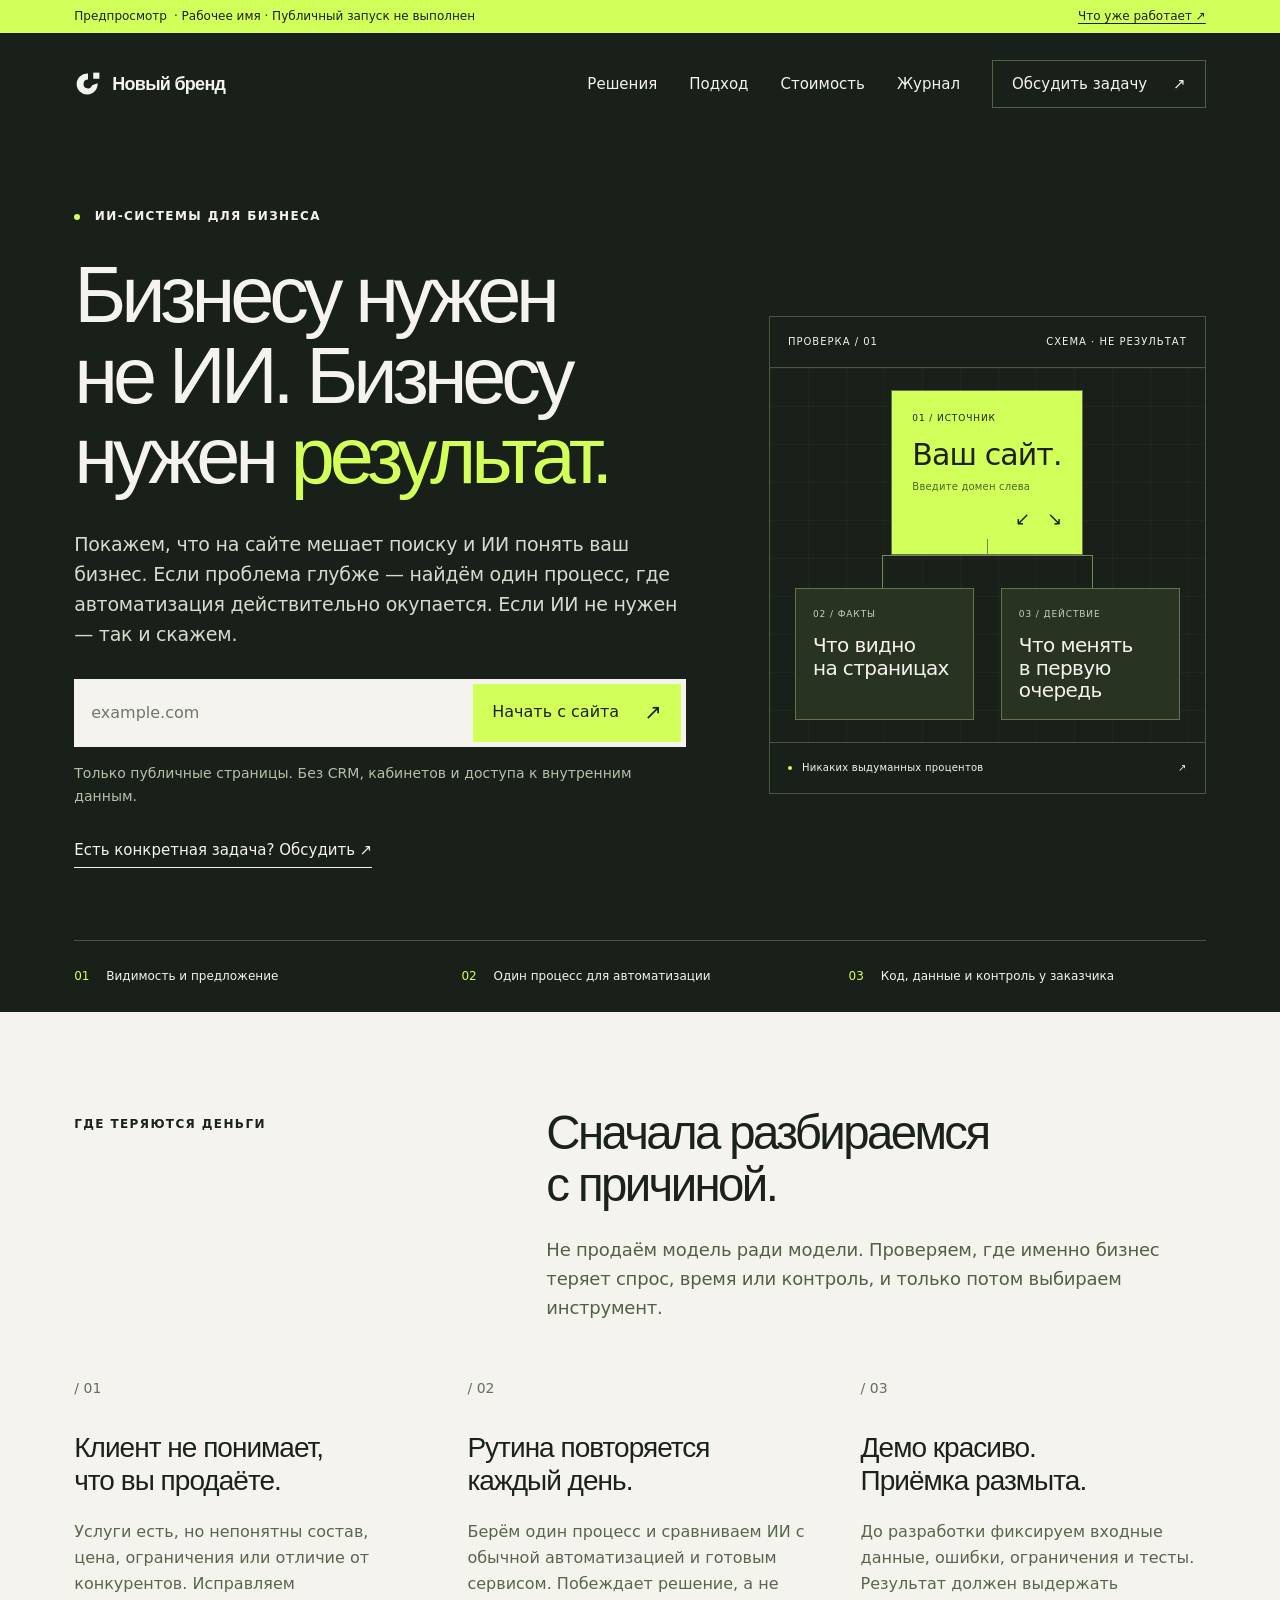
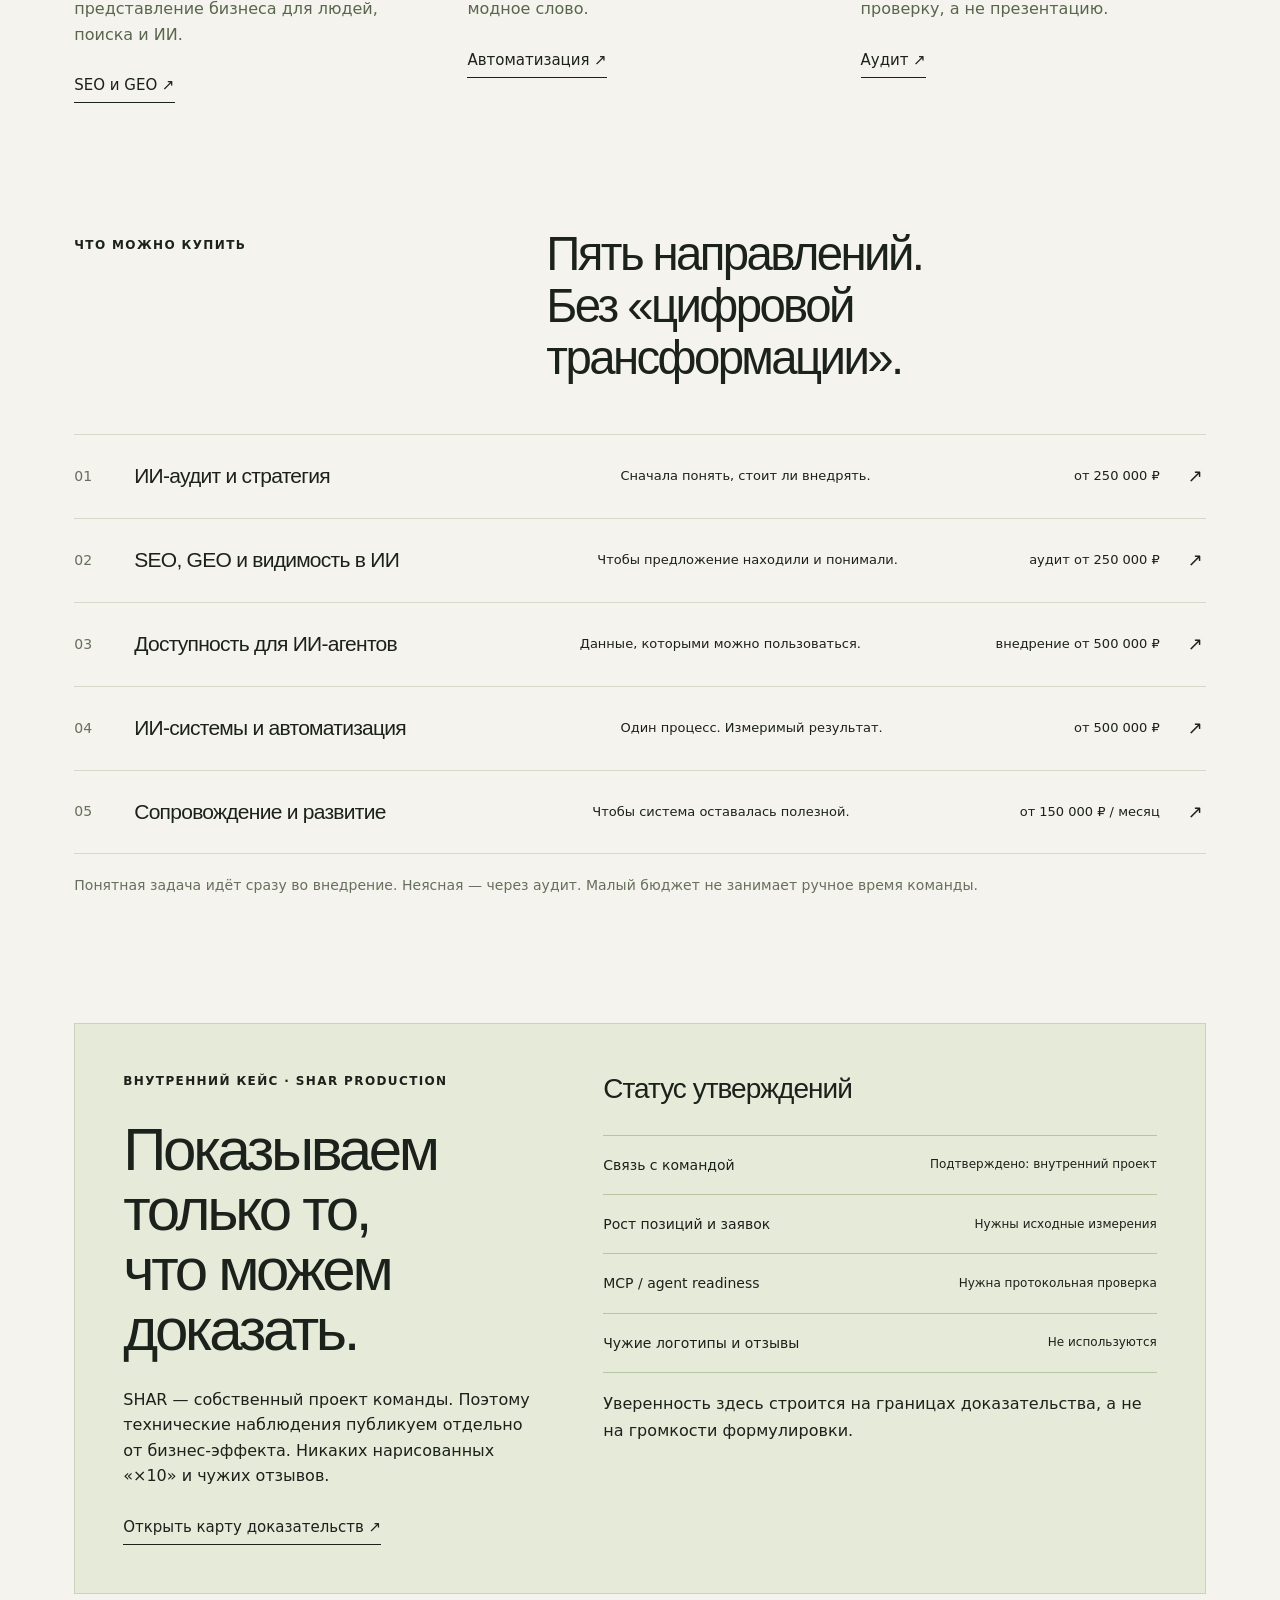
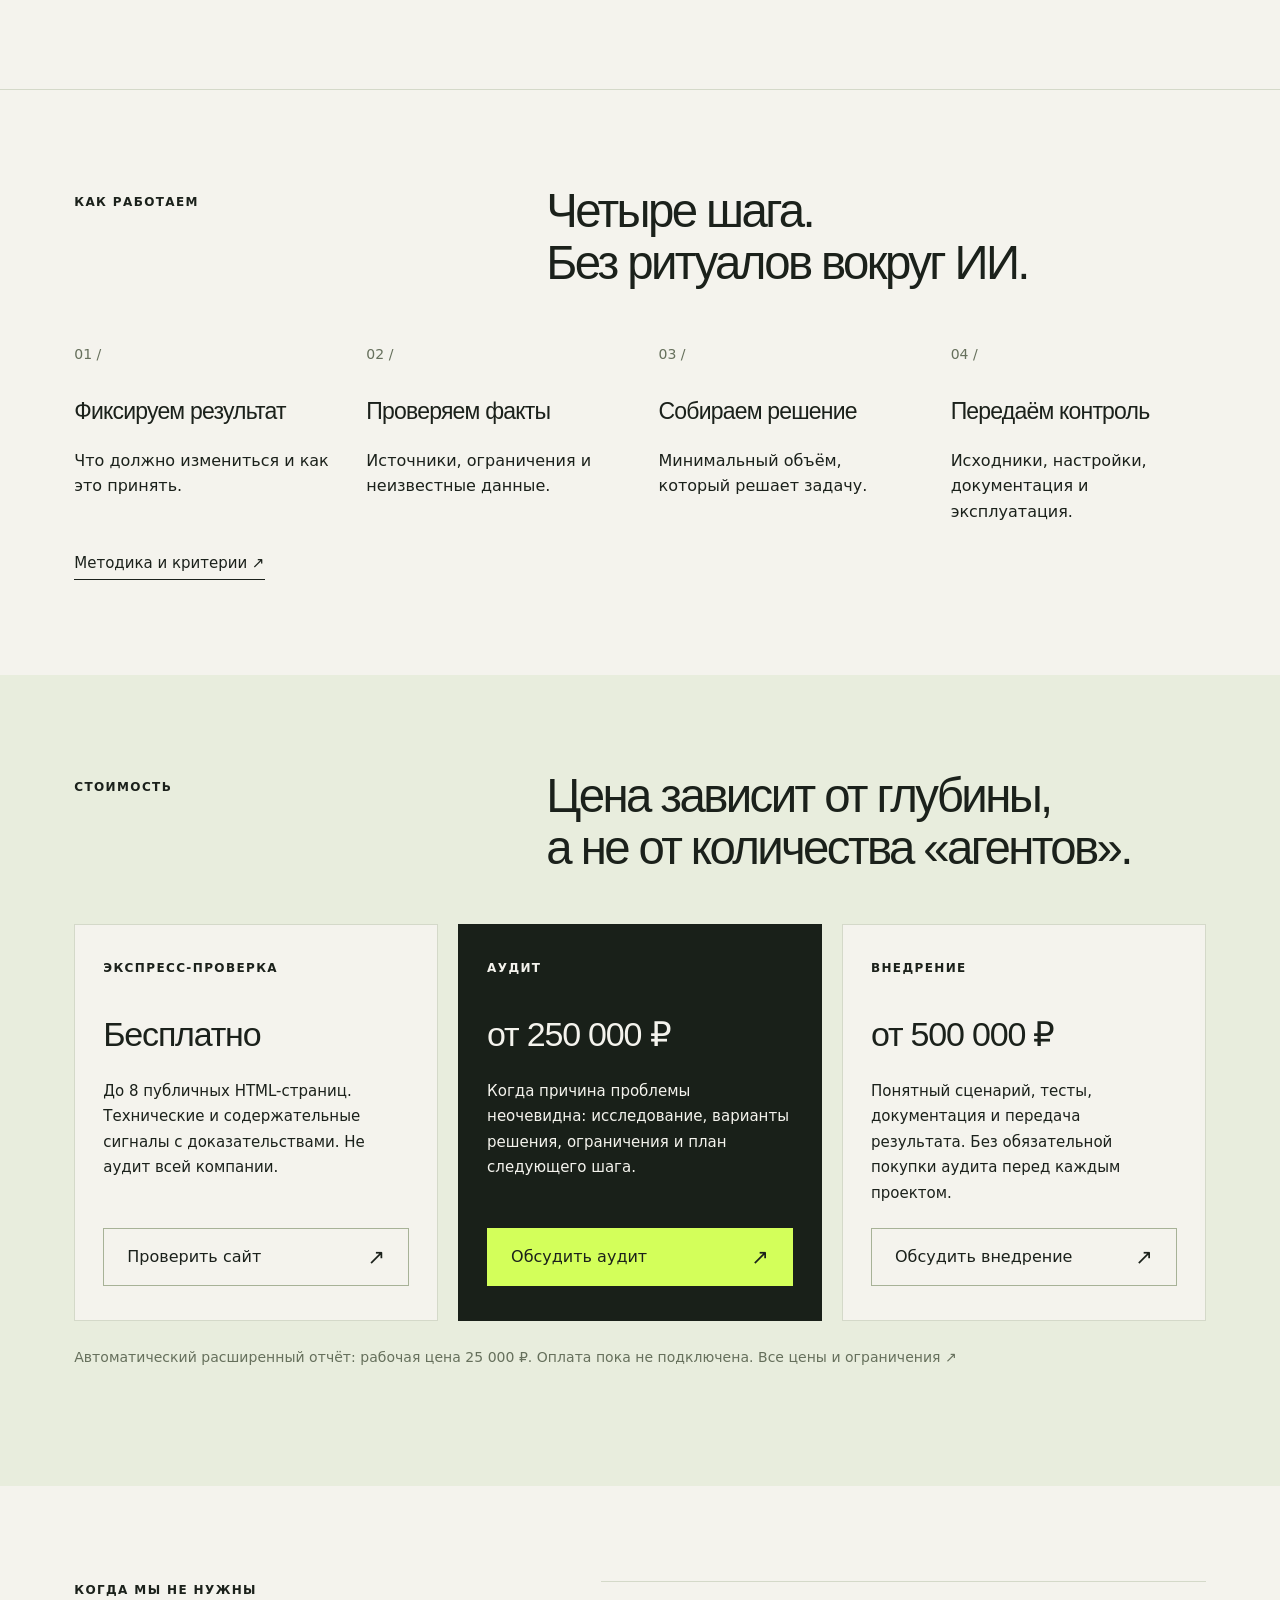
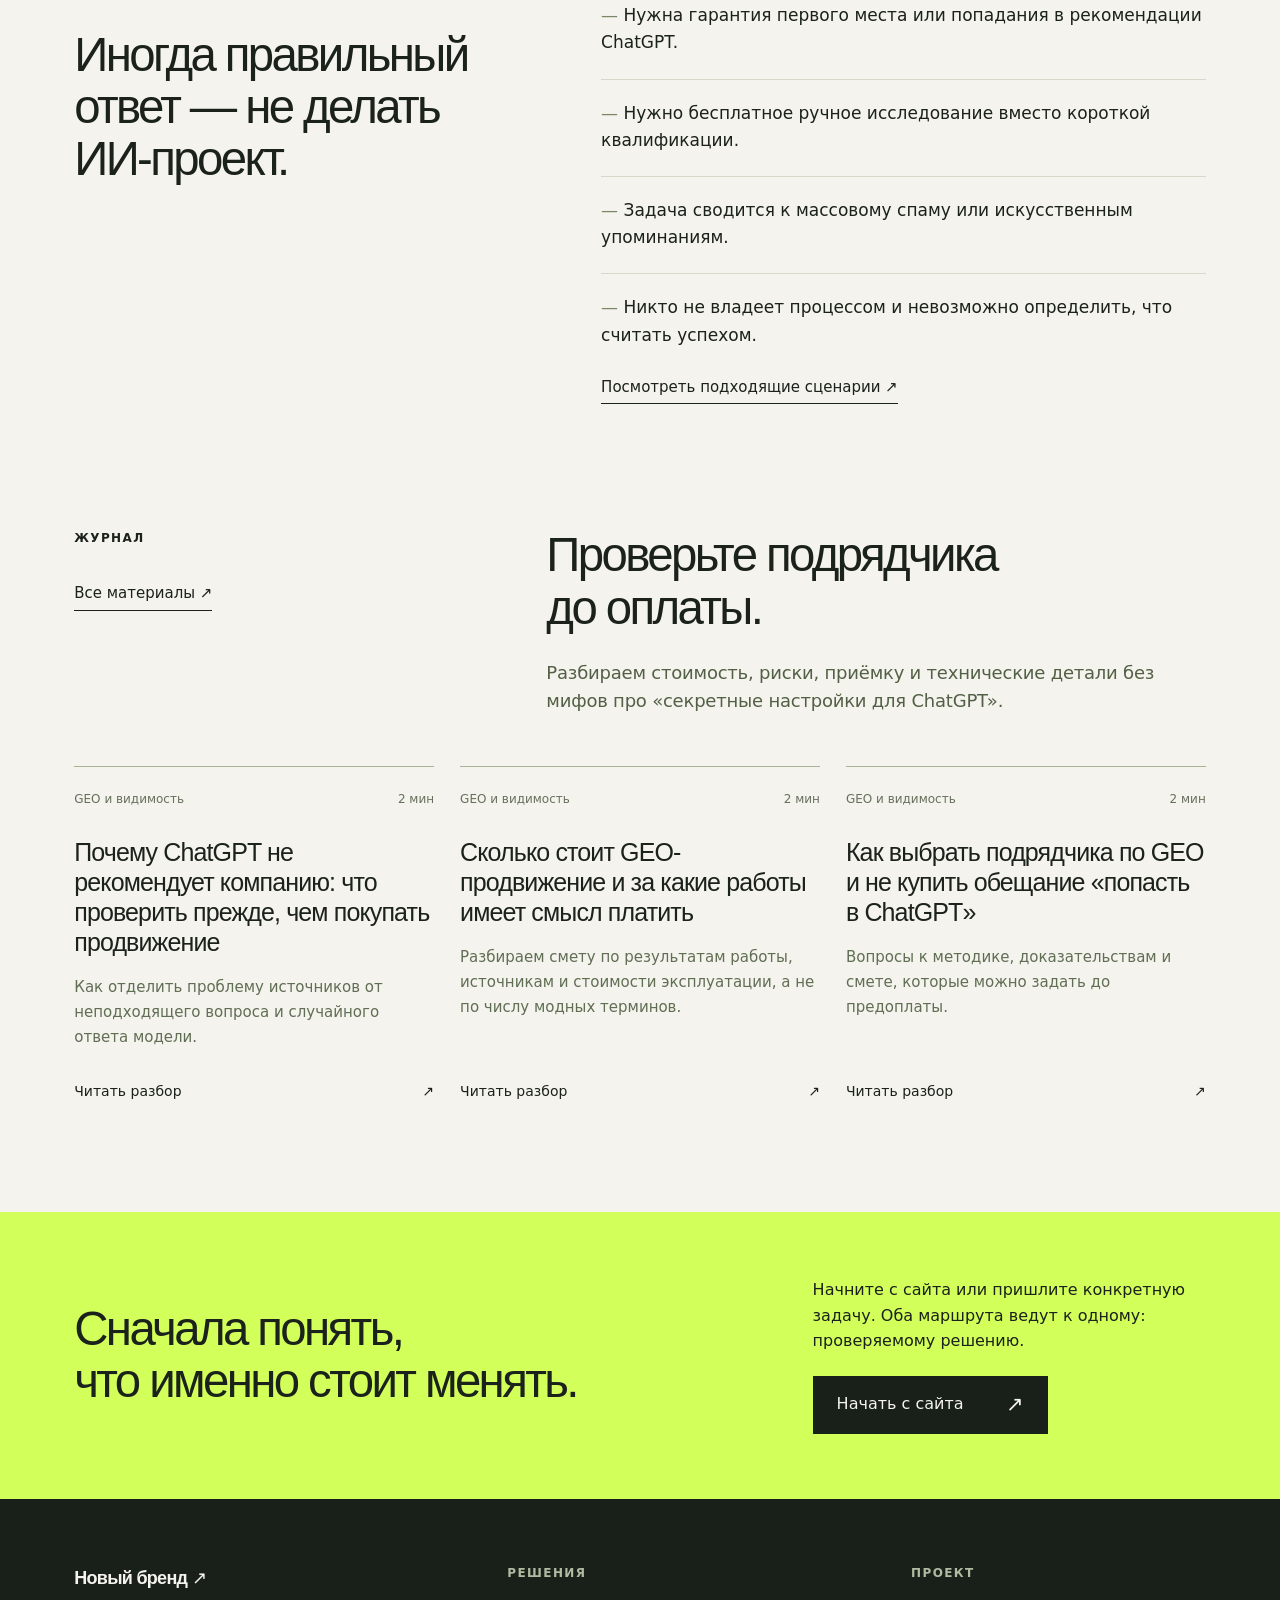
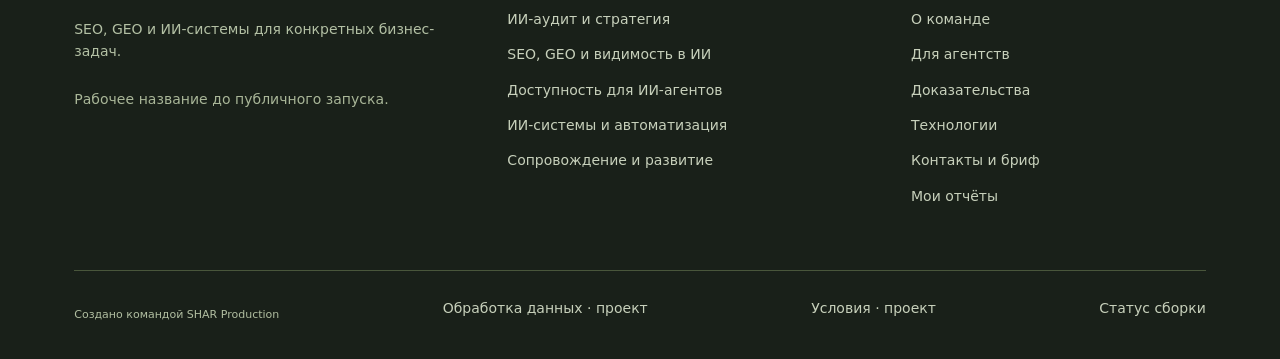
==== preview/index.html @ 06a3479c "build: preserve verified review bundle [skip ci]" ====
<!doctype html>
<html lang="ru"><head><meta charset="utf-8"><meta name="viewport" content="width=device-width,initial-scale=1"><title>Бизнесу нужен не ИИ. Бизнесу нужен результат. · Новый бренд</title><meta name="description" content="SEO, GEO и ограниченные ИИ-системы: от публичного сайта до автоматизации конкретного процесса."><meta name="robots" content="noindex, nofollow"><meta name="referrer" content="no-referrer"><meta name="csrf-token" content=""><meta name="theme-color" content="#192019"><link rel="canonical" href="http://127.0.0.1:8000/"><meta property="og:title" content="Бизнесу нужен не ИИ. Бизнесу нужен результат."><meta property="og:description" content="SEO, GEO и ограниченные ИИ-системы: от публичного сайта до автоматизации конкретного процесса."><style>:root{--paper:#f4f3ed;--ink:#1b211b;--dark:#192019;--lime:#d3ff5a;--line:#d4d9c9;--soft:#e8eddd;--muted:#66705c;--space:clamp(24px,5.8vw,88px);color-scheme:light}*{box-sizing:border-box}html{scroll-behavior:smooth}body{margin:0;background:var(--paper);color:var(--ink);font-family:Arial,"Segoe UI",sans-serif;font-size:18px;line-height:1.6;font-synthesis:none;-webkit-font-smoothing:antialiased}a{color:inherit;text-decoration:none}button,input,select,textarea{font:inherit}button{cursor:pointer}button:disabled{opacity:.65;cursor:wait}button,a{touch-action:manipulation}a:focus-visible,button:focus-visible,input:focus-visible,select:focus-visible,textarea:focus-visible,summary:focus-visible{outline:3px solid #718538;outline-offset:5px}.dark a:focus-visible,.dark button:focus-visible{outline-color:var(--lime)}h1,h2,h3,p{margin-top:0}h1,h2,h3{font-weight:400;line-height:1.1;letter-spacing:-.045em}h1{font-size:clamp(44px,6.2vw,94px)}h2{font-size:clamp(34px,3.7vw,57px);margin-bottom:27px}h3,.h3{font-size:28px;line-height:1.18;letter-spacing:-.035em}p{margin-bottom:22px}em{font-style:normal;color:var(--lime)}ul{padding-left:24px}li{margin-bottom:12px}img{max-width:100%;height:auto}svg{flex-shrink:0}pre{white-space:pre-wrap;overflow-wrap:anywhere;background:var(--soft);padding:18px;font-size:14px}code{overflow-wrap:anywhere}table{border-collapse:collapse;width:100%;font-size:16px}th,td{text-align:left;vertical-align:top;border-bottom:1px solid var(--line);padding:15px 14px}th{font-weight:700}.small{font-size:14px;line-height:1.65}.muted{color:var(--muted)}.dark{background:var(--dark);color:var(--paper)}.dark .muted{color:#b4bfa9}.eyebrow{font-size:12px;letter-spacing:.13em;line-height:1.5;font-weight:700;margin-bottom:30px}.dot{display:inline-block;width:6px;height:6px;background:var(--lime);border-radius:50%;vertical-align:middle;margin-right:9px}.visually-hidden{position:absolute;width:1px;height:1px;padding:0;margin:-1px;overflow:hidden;clip:rect(0,0,0,0);white-space:nowrap;border:0}.skip{position:fixed;top:-80px;left:20px;background:var(--lime);padding:10px 20px;z-index:100}.skip:focus{top:10px}.preview-bar{padding:7px var(--space);background:var(--lime);font-size:12px;display:flex;gap:7px;align-items:center}.preview-bar a{margin-left:auto;text-decoration:underline;text-underline-offset:3px}.site-header{padding:27px var(--space);display:flex;align-items:center;justify-content:space-between;gap:25px;background:var(--dark);color:var(--paper)}.brand{display:flex;gap:10px;align-items:center;font-size:18px;font-weight:700;letter-spacing:-.04em}.desktop-nav{display:flex;gap:32px;align-items:center;font-size:15px}.desktop-nav a:hover{color:var(--lime)}.nav-cta{border:1px solid #526144;padding:11px 19px;display:flex;gap:26px;align-items:center}.mobile-menu{display:none}.button{display:inline-flex;align-items:center;justify-content:space-between;gap:25px;border:1px solid transparent;padding:17px 23px;min-height:58px;font-size:16px;line-height:1.3;text-align:left;transition:background .15s,transform .15s}.button span{font-size:21px;line-height:1}.button:hover{transform:translateY(-2px)}.lime{background:var(--lime);color:var(--ink)}.lime:hover{background:#c4f149}.ghost{border-color:#a7b297;background:transparent;color:inherit}.ghost:hover{background:var(--soft)}.text-link{display:inline-block;border-bottom:1px solid currentColor;padding-bottom:5px;font-size:15px;line-height:1.45;margin-top:6px}.text-link:hover{color:#627b2a}.dark .text-link:hover{color:var(--lime)}.hero{padding:72px var(--space) 0;display:grid;grid-template-columns:minmax(0,1.4fr) minmax(0,1fr);column-gap:6.5vw;align-items:center}.hero h1{font-size:clamp(55px,6.2vw,94px);line-height:1.015;letter-spacing:-.06em;margin:0 0 32px}.hero-description{font-size:18px;max-width:590px;line-height:1.65;color:#c9d1c1;margin-bottom:30px}.domain-form{display:flex;background:var(--paper);padding:5px;gap:6px;max-width:630px;margin-bottom:15px}.domain-form input{border:0;min-width:0;flex:1;padding:15px 12px;background:transparent;color:var(--ink);font-size:16px}.domain-form button{white-space:nowrap;padding:17px 18px}.hero-copy>.text-link{margin-top:10px}.hero-visual{width:100%;border:1px solid #49553d;min-width:0;margin-top:35px}.diagram-top,.diagram-foot{display:flex;align-items:center;justify-content:space-between;gap:10px;padding:17px 18px;font-size:10px;letter-spacing:.1em}.diagram-top{border-bottom:1px solid #49553d}.diagram-grid{height:374px;display:flex;align-items:center;flex-direction:column;justify-content:center;padding:25px;background-image:linear-gradient(#45553422 1px,transparent 1px),linear-gradient(90deg,#45553422 1px,transparent 1px);background-size:38px 38px}.node{border:1px solid #63734c;background:#283322;padding:18px 17px;min-width:0}.node>span{display:block;font-size:9px;letter-spacing:.1em;margin-bottom:13px;color:#c7d0bc}.node strong{font-weight:400;line-height:1.12;font-size:20px;letter-spacing:-.03em;display:block}.source-node{background:var(--lime);color:var(--ink);width:192px;padding:20px}.source-node>span{color:var(--ink)}.source-node strong{font-size:30px}.source-node i{display:block;font-style:normal;margin-top:12px;text-align:right}.split-line{height:33px;width:55%;border:1px solid #768756;border-bottom:0;position:relative;flex-shrink:0}.split-line:before{content:"";position:absolute;top:-17px;left:50%;height:17px;border-left:1px solid #768756}.diagram-bottom{display:grid;grid-template-columns:1fr 1fr;gap:27px;width:100%}.diagram-foot{border-top:1px solid #49553d;letter-spacing:.025em;justify-content:flex-start}.diagram-foot>span:last-child{margin-left:auto}.diagram-foot .dot{width:4px;height:4px;margin:0}.hero-bottom{grid-column:1/-1;display:grid;grid-template-columns:repeat(3,1fr);gap:30px;border-top:1px solid #49553d;padding:26px 0;margin-top:72px;font-size:12px}.hero-bottom b{font-weight:400;color:var(--lime);margin-right:13px}.section{padding:95px var(--space)}.compact-top{padding-top:30px}.section-heading{display:grid;grid-template-columns:minmax(0,1fr) minmax(0,1.6fr);gap:60px;margin-bottom:50px}.section-heading>.eyebrow{margin-top:8px}.section-heading h2{margin-bottom:0}.lede{font-size:18px;max-width:680px;color:#526046;margin:25px 0 0}.problem-grid{display:grid;grid-template-columns:repeat(3,minmax(0,1fr));gap:48px}.problem-grid h3{margin:30px 0 22px}.problem-grid p{font-size:16px;color:#59664e}.service-list{border-top:1px solid var(--line)}.service-row{display:grid;grid-template-columns:32px 1.4fr 1.3fr auto 18px;gap:28px;align-items:center;padding:27px 0;border-bottom:1px solid var(--line)}.service-row h3{font-size:21px;margin:0}.service-short,.price-label{font-size:13px}.price-label{white-space:nowrap}.service-row:hover{background:var(--soft)}.service-list+.small{margin:20px 0 0}.case-feature{display:grid;grid-template-columns:1fr 1.35fr;gap:70px;border:1px solid #c8d4b4;background:#e5ebd8;padding:48px}.case-feature h2{font-size:60px;line-height:1}.case-feature p:not(.eyebrow){font-size:16px}.proof-table h3{margin-bottom:30px}.proof-table>div{display:flex;justify-content:space-between;gap:25px;align-items:center;border-top:1px solid #b7c5a2;padding:18px 0;font-size:14px}.proof-table b{font-size:12px;font-weight:400;text-align:right;max-width:48%}.proof-table .small{border-top:1px solid #b7c5a2;padding-top:18px}.ruled{border-top:1px solid var(--line)}.step-grid{display:grid;grid-template-columns:repeat(4,minmax(0,1fr));gap:37px}.step-grid.three{grid-template-columns:repeat(3,1fr)}.step-grid h3{font-size:23px;margin-top:30px}.step-grid p{font-size:16px}.step-grid .big-copy{font-size:23px;margin-top:25px}.tinted{background:var(--soft)}.price-grid{display:grid;grid-template-columns:repeat(3,minmax(0,1fr));gap:20px}.price-card{padding:34px 28px;background:var(--paper);display:flex;flex-direction:column;min-width:0;border:1px solid var(--line)}.price-card.dark{background:var(--dark);border-color:var(--dark)}.price-card h3{font-size:34px;white-space:nowrap;margin:7px 0 24px}.price-card p:not(.eyebrow){font-size:15px;line-height:1.7}.price-card .button{margin-top:auto}.price-grid+.small{margin-top:25px}.fit-section{display:grid;grid-template-columns:1fr 1.4fr;gap:95px}.fit-list p{border-top:1px solid var(--line);padding:20px 0 0;font-size:17px}.fit-list p:before{content:"— ";color:#798768}.journal-grid{display:grid;grid-template-columns:repeat(3,minmax(0,1fr));gap:26px}.article-card{border-top:1px solid #a7b395;display:flex;flex-direction:column;padding:23px 0 15px;min-width:0}.article-card-top{display:flex;justify-content:space-between;gap:20px;font-size:12px;color:var(--muted);margin-bottom:28px}.article-card h3{font-size:25px;line-height:1.2;margin-bottom:18px}.article-card h3 a:hover{text-decoration:underline;text-underline-offset:5px}.article-card>p{font-size:15px;color:#606e54;line-height:1.65;margin-bottom:30px}.card-more{display:flex;justify-content:space-between;font-size:14px;margin-top:auto}.final-cta{background:var(--lime);padding:65px var(--space);display:grid;grid-template-columns:1.7fr 1fr;gap:70px;align-items:center}.final-cta h2{margin:0}.final-cta p{font-size:16px}.final-cta .button{min-width:235px}.site-footer{background:var(--dark);color:var(--paper);padding:65px var(--space) 0;display:grid;grid-template-columns:1.3fr 1.2fr 1fr;gap:50px}.site-footer .eyebrow{display:block;margin-bottom:26px;color:#b0bba2}.site-footer>div>a:not(.brand){display:block;font-size:14px;margin-bottom:13px;color:#c7d0bb}.footer-intro p{font-size:14px;margin-top:25px;color:#b3c0a4}.footer-intro .small{color:#a9b698}.site-footer .footer-bottom{grid-column:1/-1;border-top:1px solid #49563b;padding:26px 0;display:flex;justify-content:space-between;align-items:center;gap:20px;font-size:11px;color:#b1bea1}.site-footer .footer-bottom>a{font-size:11px;margin:0}.page-hero{padding:45px var(--space) 70px}.breadcrumbs{display:flex;flex-wrap:wrap;gap:10px;font-size:13px;color:var(--muted);margin-bottom:48px}.dark .breadcrumbs{color:#b5c2a6}.breadcrumbs a{text-decoration:underline;text-underline-offset:4px}.page-hero h1{max-width:1160px;margin-bottom:30px;overflow-wrap:anywhere}.page-intro{font-size:22px;line-height:1.55;max-width:850px;color:#54634a}.dark .page-intro{color:#c5d0b9}.hero-actions{display:flex;align-items:center;gap:35px;margin-top:38px}.big-copy{font-size:27px;line-height:1.45;letter-spacing:-.025em}.two-columns{display:grid;grid-template-columns:minmax(0,1fr) minmax(0,1fr);gap:60px}.small-gap{gap:18px}.soft-panel{background:var(--soft);padding:35px}.check-list{list-style:none;padding:0}.check-list li{border-top:1px solid var(--line);padding:18px 0 0}.check-list li:before{content:"↗";margin-right:15px;color:#647e2b}.plain-list{font-size:17px}.content-section{padding-top:25px}.content-section>h2{margin-top:55px}.content-section>p{max-width:960px}.content-section table,.prose table{display:block;overflow-x:auto;max-width:100%}.notice{background:var(--soft);border-left:3px solid #8f9f6a;padding:26px 30px;font-size:16px;margin:30px 0}.notice p:last-child{margin-bottom:0}.notice h3{font-size:24px}.journal-hero{padding-top:68px}.journal-hero h1{font-size:clamp(54px,7.5vw,108px)}.journal-intro{display:grid;grid-template-columns:1.1fr 1fr;gap:80px;margin-top:35px;align-items:center}.journal-intro p{font-size:20px}.journal-search{display:flex;border-bottom:1px solid #83936d}.journal-search input{min-width:0;width:100%;background:none;border:0;padding:20px 0;font-size:18px}.journal-search button{background:none;border:0;padding:15px;font-size:25px}.cluster-nav{display:flex;flex-wrap:wrap;gap:10px;border-bottom:1px solid var(--line);padding-bottom:27px}.cluster-nav a{padding:8px 14px;border:1px solid #b3bda5;font-size:14px}.cluster-nav a:hover,.cluster-nav a[aria-current]{background:var(--ink);color:var(--paper);border-color:var(--ink)}.journal-results{display:flex;justify-content:space-between;margin:27px 0 25px;font-size:14px;color:var(--muted)}.pagination{display:flex;flex-wrap:wrap;gap:8px;justify-content:center;margin-top:45px}.pagination a{width:44px;height:44px;border:1px solid var(--line);display:grid;place-items:center;font-size:15px}.pagination a[aria-current]{background:var(--ink);color:var(--paper)}.article-hero{padding:45px var(--space) 60px;border-bottom:1px solid var(--line)}.article-hero h1{font-size:clamp(39px,4.9vw,74px);max-width:1120px;line-height:1.1}.article-meta{display:flex;gap:28px;color:var(--muted);font-size:14px;flex-wrap:wrap}.article-layout{display:grid;grid-template-columns:235px minmax(0,780px);justify-content:space-between;gap:65px;padding:65px var(--space) 95px}.article-aside{align-self:start;position:sticky;top:30px}.article-aside p{font-size:14px;color:var(--muted);margin-bottom:13px}.article-aside .text-link{margin-top:25px;font-size:14px}.prose{font-size:20px;line-height:1.75;min-width:0}.prose h2{font-size:34px;margin-top:48px;line-height:1.18}.prose h3{font-size:26px;margin-top:34px}.prose>p:first-child{font-size:24px;line-height:1.55}.prose a{text-decoration:underline;text-underline-offset:4px;overflow-wrap:anywhere}.prose strong{font-weight:700}.prose blockquote{margin:30px 0;padding:15px 25px;border-left:2px solid #9eae76;background:var(--soft);font-size:18px}.sources{border-top:1px solid var(--line);margin-top:45px;padding-top:5px;font-size:16px;line-height:1.65}.sources h2{font-size:28px}.sources li{margin-bottom:10px}.article-cta{background:var(--soft);padding:30px;margin-top:40px}.article-cta .button{text-decoration:none}.article-cta h3{margin-top:0}.scan-layout,.contact-layout{display:grid;grid-template-columns:minmax(0,1fr) minmax(0,1fr);gap:85px;align-items:start}.scan-panel{border:1px solid var(--line);padding:38px;background:var(--soft);min-width:0}.status-pill{font-size:13px;border-bottom:1px solid #b6c39f;padding-bottom:19px;margin-bottom:28px}.status-pill .dot{background:#586f2f}.stack-form{display:flex;flex-direction:column;gap:12px}.stack-form label{font-size:16px;font-weight:700;margin:7px 0 0}.stack-form input,.stack-form textarea,.stack-form select{width:100%;min-width:0;border:1px solid #808c72;padding:16px;background:var(--paper);color:var(--ink);border-radius:0;font-size:16px}.stack-form textarea{resize:vertical}.stack-form .two-columns label{display:block;margin-bottom:12px}.stack-form .button{margin-top:14px}.stack-form .small{margin:0;font-size:13px}.form-message{font-size:15px;margin-top:22px;overflow-wrap:anywhere}.form-message:empty{display:none}.form-message.error{color:#8b3d25}.scan-limits{display:flex;flex-direction:column;border-top:1px solid #b6c39f;padding-top:22px;margin-top:25px;gap:9px;font-size:13px;color:var(--muted)}.feature-lines p{padding:15px 0;border-bottom:1px solid var(--line);margin:0;font-size:16px}.feature-lines{margin:25px 0}.empty-state{padding:45px 0;max-width:780px}.empty-state h2{font-size:36px}.report-layout{display:grid;grid-template-columns:300px minmax(0,1fr);gap:75px}.report-summary{align-self:start;position:sticky;top:25px;background:var(--soft);padding:30px}.report-summary>p{font-size:16px}.score{font-size:82px;line-height:1.1;letter-spacing:-.07em;margin-bottom:22px}.score span{font-size:25px;color:var(--muted)}.domain-title{overflow-wrap:anywhere}.finding{padding:27px 0;border-bottom:1px solid var(--line)}.finding>div{display:flex;justify-content:space-between;gap:15px;align-items:center}.finding h3{font-size:25px;margin:22px 0 16px}.finding p{font-size:17px}.finding details{font-size:14px}.finding summary{cursor:pointer;padding:10px 0}.finding details a{overflow-wrap:anywhere;text-decoration:underline}.check-status{font-size:12px;padding:5px 9px;background:var(--soft)}.check-status.pass{background:#dce9bd}.check-status.fail{background:#efddcf}.check-status.unknown{background:#e6e7df}.save-report{margin-top:45px;padding:30px;background:var(--soft)}.save-report p{font-size:16px}.account-list>a{display:grid;grid-template-columns:1fr 1fr auto;gap:20px;padding:25px 0;border-bottom:1px solid var(--line);font-size:16px}.account-list strong{font-weight:400;overflow-wrap:anywhere}.status-table{overflow:auto}.brief-preview{width:100%;min-height:230px;font-size:15px}
@media(min-width:1800px){body{max-width:1800px;margin:auto}.hero{column-gap:100px}}
@media(max-width:1100px){.desktop-nav{gap:20px}.hero{column-gap:35px}.hero h1{font-size:65px}.diagram-grid{padding:17px;height:342px}.diagram-bottom{gap:16px}.node{padding:15px 12px}.node strong{font-size:18px}.source-node strong{font-size:28px}.diagram-top{font-size:8px}.hero-description{font-size:17px}.domain-form{flex-wrap:wrap}.domain-form button{flex:1}.domain-form input{flex-basis:200px}.service-short{display:none}.service-row{grid-template-columns:25px 1.5fr auto 15px;gap:20px}.case-feature{gap:40px;padding:35px}.price-card{padding:28px 20px}.price-card h3{font-size:29px}.section-heading{gap:40px}.scan-layout,.contact-layout{gap:45px}.article-layout{grid-template-columns:190px minmax(0,1fr);gap:40px}.report-layout{gap:40px;grid-template-columns:250px minmax(0,1fr)}}
@media(max-width:850px){:root{--space:30px}.desktop-nav{display:none}.mobile-menu{display:block;position:relative}.mobile-menu summary{list-style:none;display:flex;gap:20px;align-items:center;font-size:16px;cursor:pointer}.mobile-menu summary::-webkit-details-marker{display:none}.mobile-menu nav{position:absolute;right:0;top:42px;z-index:20;min-width:260px;background:var(--dark);border:1px solid #647750;padding:15px 25px;box-shadow:0 16px 30px #0003}.mobile-menu nav a{display:block;padding:14px 0;border-bottom:1px solid #465638;font-size:16px}.hero{grid-template-columns:minmax(0,1fr) minmax(0,.8fr);gap:30px;padding-top:45px}.hero h1{font-size:54px}.hero-visual{margin-top:0}.diagram-grid{height:305px;padding:13px}.source-node{width:155px}.source-node strong{font-size:25px}.node strong{font-size:15px}.node>span{font-size:7px}.diagram-foot{font-size:8px;padding:13px 10px}.diagram-top{padding:13px 10px}.hero-description{font-size:16px}.hero-bottom{font-size:11px;gap:15px;margin-top:45px}.section{padding:70px var(--space)}.compact-top{padding-top:20px}.section-heading{grid-template-columns:1fr 1.8fr;gap:25px;margin-bottom:40px}.problem-grid{gap:27px}.problem-grid h3{font-size:24px}.price-grid{gap:12px}.price-card h3{font-size:26px}.price-card{padding:25px 17px}.price-card .button{font-size:14px;padding:15px}.step-grid{grid-template-columns:repeat(2,1fr);gap:30px}.fit-section{gap:45px}.journal-grid{grid-template-columns:repeat(2,minmax(0,1fr))}.final-cta{gap:35px;grid-template-columns:1.4fr 1fr}.site-footer{gap:30px;padding-top:45px}.footer-bottom{flex-wrap:wrap}.case-feature{gap:30px;grid-template-columns:1fr 1.2fr}.case-feature h2{font-size:48px}.proof-table>div{flex-direction:column;align-items:start;gap:7px}.proof-table b{max-width:none;text-align:left}.article-aside{display:none}.article-layout{display:block;padding:45px var(--space) 65px}.prose{max-width:760px;margin:auto}.page-hero{padding-bottom:50px}.page-hero h1{font-size:58px}.page-intro{font-size:20px}.two-columns{gap:30px}.scan-layout,.contact-layout{grid-template-columns:1fr;gap:35px}.report-layout{grid-template-columns:1fr}.report-summary{position:static}.big-copy{font-size:24px}.journal-intro{gap:35px}.preview-bar{font-size:11px}}
@media(max-width:580px){:root{--space:22px}body{font-size:17px}.preview-bar{font-size:10px;padding:8px var(--space)}.preview-bar>span{display:none}.site-header{padding:24px var(--space)}.brand{font-size:17px}.hero{display:block;padding-top:38px}.hero .eyebrow{font-size:10px;margin-bottom:25px}.hero h1{font-size:clamp(42px,10.5vw,60px);letter-spacing:-.055em;line-height:1.045;margin-bottom:25px}.hero-description{font-size:16px}.domain-form{flex-direction:column;padding:5px;gap:0}.domain-form input{flex:auto;width:100%;padding:16px 13px}.domain-form button{width:100%;justify-content:space-between}.hero .small{font-size:12px}.hero-visual{margin:45px auto 0;max-width:460px}.diagram-grid{height:328px;padding:20px}.source-node{width:185px;padding:21px}.source-node strong{font-size:29px}.node strong{font-size:21px}.node>span{font-size:8px}.diagram-top,.diagram-foot{font-size:9px}.hero-bottom{display:flex;flex-direction:column;gap:12px;margin-top:40px;padding:22px 0;font-size:12px}.section{padding:58px var(--space)}.compact-top{padding-top:10px}.section-heading{display:block;margin-bottom:32px}.section-heading .eyebrow{margin-bottom:30px}.section-heading h2{font-size:35px}.section-heading .lede{font-size:16px;margin-top:23px}.problem-grid{grid-template-columns:1fr;gap:28px}.problem-grid article{border-top:1px solid var(--line);padding-top:19px}.problem-grid h3{font-size:28px;margin-top:21px}.service-row{grid-template-columns:20px minmax(0,1fr) 16px;gap:14px;padding:23px 0}.service-row h3{font-size:21px}.price-label{grid-column:2;grid-row:2;font-size:12px;color:var(--muted)}.service-row>span:last-child{grid-column:3;grid-row:1}.case-feature{display:block;padding:26px 22px}.case-feature .eyebrow{font-size:10px}.case-feature h2{font-size:49px}.proof-table{margin-top:40px}.proof-table h3{font-size:25px}.step-grid,.step-grid.three{grid-template-columns:1fr;gap:25px}.step-grid article{border-top:1px solid var(--line);padding-top:15px}.step-grid h3{font-size:25px;margin-top:18px}.price-grid{grid-template-columns:1fr;gap:15px}.price-card{padding:28px}.price-card h3{font-size:35px}.price-card .eyebrow{margin-bottom:15px}.price-card .button{font-size:16px}.price-card p:not(.eyebrow){font-size:16px}.fit-section{display:block}.fit-list{margin-top:35px}.fit-list p{font-size:16px}.journal-grid{grid-template-columns:1fr;gap:28px}.article-card h3{font-size:27px}.article-card>p{font-size:16px}.article-card-top{margin-bottom:20px}.section-heading .text-link{margin-bottom:28px}.final-cta{display:block;padding:40px var(--space)}.final-cta h2{font-size:35px;margin-bottom:30px}.final-cta .button{width:100%}.site-footer{grid-template-columns:1fr 1fr;padding-top:40px;gap:40px 25px}.footer-intro{grid-column:1/-1}.site-footer>div>a:not(.brand){font-size:13px}.site-footer .footer-bottom{display:block;padding:25px 0}.footer-bottom>span{display:block;margin-bottom:20px}.site-footer .footer-bottom>a{font-size:12px}.page-hero{padding-top:27px;padding-bottom:42px}.breadcrumbs{font-size:12px;margin-bottom:35px}.page-hero h1{font-size:44px}.page-hero .eyebrow{font-size:10px;margin-bottom:24px}.page-intro{font-size:18px}.hero-actions{flex-direction:column;align-items:start;gap:20px}.hero-actions .button{width:100%}.two-columns{grid-template-columns:1fr;gap:30px}.two-columns.small-gap{gap:12px}.big-copy{font-size:23px}.soft-panel{padding:25px}.content-section>h2{margin-top:40px}.content-section{padding-top:15px}.notice{padding:23px;font-size:15px}.journal-hero{padding-top:45px}.journal-hero h1{font-size:49px}.journal-intro{display:block;margin-top:30px}.journal-intro p{font-size:18px}.journal-search{margin:23px 0}.journal-search input{font-size:16px;padding:16px 0}.cluster-nav{gap:8px;padding-bottom:23px}.cluster-nav a{font-size:12px;padding:8px 10px}.journal-results{font-size:13px}.article-hero{padding:30px var(--space) 35px}.article-hero h1{font-size:36px;line-height:1.12}.article-hero .eyebrow{font-size:10px;margin-bottom:22px}.article-meta{font-size:12px;gap:11px 20px}.article-layout{padding:36px var(--space) 60px}.prose{font-size:18px;line-height:1.72}.prose>p:first-child{font-size:21px}.prose h2{font-size:29px;margin-top:38px}.prose h3{font-size:24px}.prose table{font-size:14px}.prose th,.prose td{padding:12px 10px}.sources{font-size:15px}.article-cta{padding:24px}.article-cta .button{font-size:14px}.scan-panel{padding:27px 22px}.scan-layout,.contact-layout{gap:30px}.status-pill{font-size:12px}.feature-lines p{font-size:15px}.stack-form input,.stack-form textarea,.stack-form select{padding:15px 13px}.stack-form .small{font-size:12px}.report-layout{gap:35px}.report-summary{padding:24px}.finding>div{align-items:start;flex-direction:column;gap:10px}.finding h3{font-size:24px}.finding p{font-size:16px}.save-report{padding:24px}.account-list>a{grid-template-columns:1fr;gap:7px}.empty-state{padding:20px 0}.empty-state h2{font-size:31px}.page-hero .domain-title{font-size:34px}}
@media(prefers-reduced-motion:reduce){html{scroll-behavior:auto}*,*:before,*:after{animation:none!important;transition:none!important}.button:hover{transform:none}}@media print{.site-header,.preview-bar,.site-footer,.article-aside,.final-cta,button,.article-cta{display:none}body{font-size:12pt;background:white}.article-layout{display:block;padding:0}.prose{font-size:12pt}.article-hero{padding:0}.article-hero h1{font-size:28pt}a{color:black}.dark{background:white;color:black}}
</style><link rel="stylesheet" href="/static/polish.css"><script type="application/ld+json" nonce="hyxmNvG61fOAUqyJHrOMaPJw">{"@context": "https://schema.org", "@type": "WebSite", "inLanguage": "ru", "name": "\u041d\u043e\u0432\u044b\u0439 \u0431\u0440\u0435\u043d\u0434", "url": "http://127.0.0.1:8000"}</script></head>
<body class="home" data-static="true"><a class="skip" href="#main">К содержанию</a><div class="preview-bar">Предпросмотр <span>· Рабочее имя · Публичный запуск не выполнен</span><a href="/status/">Что уже работает ↗</a></div>
<header class="site-header"><a class="brand" href="/" aria-label="На главную"><svg width="28" height="28" viewBox="0 0 32 32" aria-hidden="true"><path d="M27 15A12 12 0 1 1 16 4v7a5 5 0 1 0 4.7 6.5z" fill="currentColor"/><path d="M22 3h7v7h-7z" fill="currentColor"/></svg><span>Новый бренд</span></a><nav class="desktop-nav" aria-label="Основная навигация"><a href="/services/">Решения</a><a href="/method/">Подход</a><a href="/prices/">Стоимость</a><a href="/journal/">Журнал</a><a class="nav-cta" href="/contact/">Обсудить задачу <span>↗</span></a></nav><details class="mobile-menu"><summary>Меню <span>＋</span></summary><nav aria-label="Мобильная навигация"><a href="/services/">Решения</a><a href="/method/">Подход</a><a href="/prices/">Стоимость</a><a href="/journal/">Журнал</a><a href="/scan/">Проверить сайт</a><a href="/contact/">Обсудить задачу</a><a href="/account/">Мои отчёты</a></nav></details></header>
<main id="main">
<section class="hero dark">
  <div class="hero-copy">
    <p class="eyebrow"><span class="dot"></span> ИИ-СИСТЕМЫ ДЛЯ БИЗНЕСА</p>
    <h1>Бизнесу нужен<br>не ИИ. Бизнесу<br>нужен <em>результат.</em></h1>
    <p class="hero-description">Покажем, что на сайте мешает поиску и ИИ понять ваш бизнес. Если проблема глубже — найдём один процесс, где автоматизация действительно окупается. Если ИИ не нужен — так и скажем.</p>
    <form action="/scan/" method="get" class="domain-form">
      <label class="visually-hidden" for="hero-domain">Домен сайта</label>
      <input id="hero-domain" data-domain-input name="domain" placeholder="example.com" autocomplete="url" maxlength="253" required>
      <button class="button lime" type="submit">Начать с сайта <span>↗</span></button>
    </form>
    <p class="small muted">Только публичные страницы. Без CRM, кабинетов и доступа к внутренним данным.</p>
    <a class="text-link" href="/contact/">Есть конкретная задача? Обсудить ↗</a>
  </div>

  <div class="hero-visual" data-domain-preview aria-label="Схема проверки, не результат сканирования">
    <div class="diagram-top"><span>ПРОВЕРКА / 01</span><span>СХЕМА · НЕ РЕЗУЛЬТАТ</span></div>
    <div class="diagram-grid">
      <div class="node source-node"><span>01 / ИСТОЧНИК</span><strong data-domain-value>Ваш сайт.</strong><small data-domain-state>Введите домен слева</small><i>↙ &nbsp; ↘</i></div>
      <div class="split-line" aria-hidden="true"></div>
      <div class="diagram-bottom">
        <div class="node"><span>02 / ФАКТЫ</span><strong>Что видно<br>на страницах</strong></div>
        <div class="node"><span>03 / ДЕЙСТВИЕ</span><strong>Что менять<br>в первую очередь</strong></div>
      </div>
    </div>
    <div class="diagram-foot"><span class="dot"></span> Никаких выдуманных процентов <span>↗</span></div>
  </div>

  <div class="hero-bottom"><span><b>01</b> Видимость и предложение</span><span><b>02</b> Один процесс для автоматизации</span><span><b>03</b> Код, данные и контроль у заказчика</span></div>
</section>

<section class="section">
  <div class="section-heading"><p class="eyebrow">ГДЕ ТЕРЯЮТСЯ ДЕНЬГИ</p><div><h2>Сначала разбираемся<br>с причиной.</h2><p class="lede">Не продаём модель ради модели. Проверяем, где именно бизнес теряет спрос, время или контроль, и только потом выбираем инструмент.</p></div></div>
  <div class="problem-grid">
    <article><span class="small muted">/ 01</span><h3>Клиент не понимает,<br>что вы продаёте.</h3><p>Услуги есть, но непонятны состав, цена, ограничения или отличие от конкурентов. Исправляем представление бизнеса для людей, поиска и ИИ.</p><a class="text-link" href="/services/seo-geo/">SEO и GEO ↗</a></article>
    <article><span class="small muted">/ 02</span><h3>Рутина повторяется<br>каждый день.</h3><p>Берём один процесс и сравниваем ИИ с обычной автоматизацией и готовым сервисом. Побеждает решение, а не модное слово.</p><a class="text-link" href="/services/ai-systems/">Автоматизация ↗</a></article>
    <article><span class="small muted">/ 03</span><h3>Демо красиво.<br>Приёмка размыта.</h3><p>До разработки фиксируем входные данные, ошибки, ограничения и тесты. Результат должен выдержать проверку, а не презентацию.</p><a class="text-link" href="/services/ai-audit/">Аудит ↗</a></article>
  </div>
</section>

<section class="section compact-top">
  <div class="section-heading"><p class="eyebrow">ЧТО МОЖНО КУПИТЬ</p><h2>Пять направлений.<br>Без «цифровой трансформации».</h2></div>
  <div class="service-list"><a class="service-row" href="/services/ai-audit/"><span class="small muted">01</span><h3>ИИ-аудит и стратегия</h3><span class="service-short">Сначала понять, стоит ли внедрять.</span><span class="price-label">от 250 000 ₽</span><span>↗</span></a><a class="service-row" href="/services/seo-geo/"><span class="small muted">02</span><h3>SEO, GEO и видимость в ИИ</h3><span class="service-short">Чтобы предложение находили и понимали.</span><span class="price-label">аудит от 250 000 ₽</span><span>↗</span></a><a class="service-row" href="/services/agent-readiness/"><span class="small muted">03</span><h3>Доступность для ИИ-агентов</h3><span class="service-short">Данные, которыми можно пользоваться.</span><span class="price-label">внедрение от 500 000 ₽</span><span>↗</span></a><a class="service-row" href="/services/ai-systems/"><span class="small muted">04</span><h3>ИИ-системы и автоматизация</h3><span class="service-short">Один процесс. Измеримый результат.</span><span class="price-label">от 500 000 ₽</span><span>↗</span></a><a class="service-row" href="/services/managed-ai/"><span class="small muted">05</span><h3>Сопровождение и развитие</h3><span class="service-short">Чтобы система оставалась полезной.</span><span class="price-label">от 150 000 ₽ / месяц</span><span>↗</span></a></div>
  <p class="small muted">Понятная задача идёт сразу во внедрение. Неясная — через аудит. Малый бюджет не занимает ручное время команды.</p>
</section>

<section class="section compact-top">
  <div class="case-feature">
    <div><p class="eyebrow">ВНУТРЕННИЙ КЕЙС · SHAR PRODUCTION</p><h2>Показываем<br>только то,<br>что можем доказать.</h2><p>SHAR — собственный проект команды. Поэтому технические наблюдения публикуем отдельно от бизнес-эффекта. Никаких нарисованных «×10» и чужих отзывов.</p><a class="text-link" href="/cases/shar/">Открыть карту доказательств ↗</a></div>
    <div class="proof-table"><h3>Статус утверждений</h3><div><span>Связь с командой</span><b>Подтверждено: внутренний проект</b></div><div><span>Рост позиций и заявок</span><b>Нужны исходные измерения</b></div><div><span>MCP / agent readiness</span><b>Нужна протокольная проверка</b></div><div><span>Чужие логотипы и отзывы</span><b>Не используются</b></div><p class="small">Уверенность здесь строится на границах доказательства, а не на громкости формулировки.</p></div>
  </div>
</section>

<section class="section ruled">
  <div class="section-heading"><p class="eyebrow">КАК РАБОТАЕМ</p><h2>Четыре шага.<br>Без ритуалов вокруг ИИ.</h2></div>
  <div class="step-grid"><article><span class="small muted">01 /</span><h3>Фиксируем результат</h3><p>Что должно измениться и как это принять.</p></article><article><span class="small muted">02 /</span><h3>Проверяем факты</h3><p>Источники, ограничения и неизвестные данные.</p></article><article><span class="small muted">03 /</span><h3>Собираем решение</h3><p>Минимальный объём, который решает задачу.</p></article><article><span class="small muted">04 /</span><h3>Передаём контроль</h3><p>Исходники, настройки, документация и эксплуатация.</p></article></div>
  <a class="text-link" href="/method/">Методика и критерии ↗</a>
</section>

<section class="section tinted">
  <div class="section-heading"><p class="eyebrow">СТОИМОСТЬ</p><h2>Цена зависит от глубины,<br>а не от количества «агентов».</h2></div>
  <div class="price-grid"><article class="price-card"><p class="eyebrow">ЭКСПРЕСС-ПРОВЕРКА</p><h3>Бесплатно</h3><p>До 8 публичных HTML-страниц. Технические и содержательные сигналы с доказательствами. Не аудит всей компании.</p><a class="button ghost" href="/scan/">Проверить сайт <span>↗</span></a></article><article class="price-card dark"><p class="eyebrow">АУДИТ</p><h3>от 250 000 ₽</h3><p>Когда причина проблемы неочевидна: исследование, варианты решения, ограничения и план следующего шага.</p><a class="button lime" href="/contact/">Обсудить аудит <span>↗</span></a></article><article class="price-card"><p class="eyebrow">ВНЕДРЕНИЕ</p><h3>от 500 000 ₽</h3><p>Понятный сценарий, тесты, документация и передача результата. Без обязательной покупки аудита перед каждым проектом.</p><a class="button ghost" href="/contact/">Обсудить внедрение <span>↗</span></a></article></div>
  <p class="small muted">Автоматический расширенный отчёт: рабочая цена 25 000 ₽. Оплата пока не подключена. <a href="/prices/">Все цены и ограничения ↗</a></p>
</section>

<section class="section fit-section"><div><p class="eyebrow">КОГДА МЫ НЕ НУЖНЫ</p><h2>Иногда правильный<br>ответ — не делать<br>ИИ-проект.</h2></div><div class="fit-list"><p>Нужна гарантия первого места или попадания в рекомендации ChatGPT.</p><p>Нужно бесплатное ручное исследование вместо короткой квалификации.</p><p>Задача сводится к массовому спаму или искусственным упоминаниям.</p><p>Никто не владеет процессом и невозможно определить, что считать успехом.</p><a class="text-link" href="/solutions/">Посмотреть подходящие сценарии ↗</a></div></section>

<section class="section compact-top"><div class="section-heading"><div><p class="eyebrow">ЖУРНАЛ</p><a class="text-link" href="/journal/">Все материалы ↗</a></div><div><h2>Проверьте подрядчика<br>до оплаты.</h2><p class="lede">Разбираем стоимость, риски, приёмку и технические детали без мифов про «секретные настройки для ChatGPT».</p></div></div><div class="journal-grid"><article class="article-card"><div class="article-card-top"><span>GEO и видимость</span><span>2 мин</span></div><h3><a href="/journal/pochemu-chatgpt-ne-rekomenduet-kompaniyu/">Почему ChatGPT не рекомендует компанию: что проверить прежде, чем покупать продвижение</a></h3><p>Как отделить проблему источников от неподходящего вопроса и случайного ответа модели.</p><a class="card-more" href="/journal/pochemu-chatgpt-ne-rekomenduet-kompaniyu/" aria-label="Читать: Почему ChatGPT не рекомендует компанию: что проверить прежде, чем покупать продвижение">Читать разбор <span>↗</span></a></article><article class="article-card"><div class="article-card-top"><span>GEO и видимость</span><span>2 мин</span></div><h3><a href="/journal/stoimost-geo-prodvizheniya/">Сколько стоит GEO-продвижение и за какие работы имеет смысл платить</a></h3><p>Разбираем смету по результатам работы, источникам и стоимости эксплуатации, а не по числу модных терминов.</p><a class="card-more" href="/journal/stoimost-geo-prodvizheniya/" aria-label="Читать: Сколько стоит GEO-продвижение и за какие работы имеет смысл платить">Читать разбор <span>↗</span></a></article><article class="article-card"><div class="article-card-top"><span>GEO и видимость</span><span>2 мин</span></div><h3><a href="/journal/kak-vybrat-geo-podryadchika/">Как выбрать подрядчика по GEO и не купить обещание «попасть в ChatGPT»</a></h3><p>Вопросы к методике, доказательствам и смете, которые можно задать до предоплаты.</p><a class="card-more" href="/journal/kak-vybrat-geo-podryadchika/" aria-label="Читать: Как выбрать подрядчика по GEO и не купить обещание «попасть в ChatGPT»">Читать разбор <span>↗</span></a></article></div></section>

<section class="final-cta"><h2>Сначала понять,<br>что именно стоит менять.</h2><div><p>Начните с сайта или пришлите конкретную задачу. Оба маршрута ведут к одному: проверяемому решению.</p><a class="button dark" href="/scan/">Начать с сайта <span>↗</span></a></div></section>
</main>
<footer class="site-footer"><div class="footer-intro"><a class="brand" href="/">Новый бренд ↗</a><p>SEO, GEO и ИИ-системы для конкретных бизнес-задач.</p><span class="small">Рабочее название до публичного запуска.</span></div><div><span class="eyebrow">РЕШЕНИЯ</span><a href="/services/ai-audit/">ИИ-аудит и стратегия</a><a href="/services/seo-geo/">SEO, GEO и видимость в ИИ</a><a href="/services/agent-readiness/">Доступность для ИИ-агентов</a><a href="/services/ai-systems/">ИИ-системы и автоматизация</a><a href="/services/managed-ai/">Сопровождение и развитие</a></div><div><span class="eyebrow">ПРОЕКТ</span><a href="/about/">О команде</a><a href="/partners/">Для агентств</a><a href="/cases/">Доказательства</a><a href="/technology/">Технологии</a><a href="/contact/">Контакты и бриф</a><a href="/account/">Мои отчёты</a></div><div class="footer-bottom"><span>Создано командой SHAR Production</span><a href="/privacy/">Обработка данных · проект</a><a href="/terms/">Условия · проект</a><a href="/status/">Статус сборки</a></div></footer><script>window.PREVIEW_DATA={"pages":{"/":{"html":"\n\u003csection class=\"hero dark\">\n  \u003cdiv class=\"hero-copy\">\n    \u003cp class=\"eyebrow\">\u003cspan class=\"dot\">\u003c/span> ИИ-СИСТЕМЫ ДЛЯ БИЗНЕСА\u003c/p>\n    \u003ch1>Бизнесу нужен\u003cbr>не ИИ. Бизнесу\u003cbr>нужен \u003cem>результат.\u003c/em>\u003c/h1>\n    \u003cp class=\"hero-description\">Покажем, что на сайте мешает поиску и ИИ понять ваш бизнес. Если проблема глубже — найдём один процесс, где автоматизация действительно окупается. Если ИИ не нужен — так и скажем.\u003c/p>\n    \u003cform action=\"/scan/\" method=\"get\" class=\"domain-form\">\n      \u003clabel class=\"visually-hidden\" for=\"hero-domain\">Домен сайта\u003c/label>\n      \u003cinput id=\"hero-domain\" data-domain-input name=\"domain\" placeholder=\"example.com\" autocomplete=\"url\" maxlength=\"253\" required>\n      \u003cbutton class=\"button lime\" type=\"submit\">Начать с сайта \u003cspan>↗\u003c/span>\u003c/button>\n    \u003c/form>\n    \u003cp class=\"small muted\">Только публичные страницы. Без CRM, кабинетов и доступа к внутренним данным.\u003c/p>\n    \u003ca class=\"text-link\" href=\"/contact/\">Есть конкретная задача? Обсудить ↗\u003c/a>\n  \u003c/div>\n\n  \u003cdiv class=\"hero-visual\" data-domain-preview aria-label=\"Схема проверки, не результат сканирования\">\n    \u003cdiv class=\"diagram-top\">\u003cspan>ПРОВЕРКА / 01\u003c/span>\u003cspan>СХЕМА · НЕ РЕЗУЛЬТАТ\u003c/span>\u003c/div>\n    \u003cdiv class=\"diagram-grid\">\n      \u003cdiv class=\"node source-node\">\u003cspan>01 / ИСТОЧНИК\u003c/span>\u003cstrong data-domain-value>Ваш сайт.\u003c/strong>\u003csmall data-domain-state>Введите домен слева\u003c/small>\u003ci>↙ &nbsp; ↘\u003c/i>\u003c/div>\n      \u003cdiv class=\"split-line\" aria-hidden=\"true\">\u003c/div>\n      \u003cdiv class=\"diagram-bottom\">\n        \u003cdiv class=\"node\">\u003cspan>02 / ФАКТЫ\u003c/span>\u003cstrong>Что видно\u003cbr>на страницах\u003c/strong>\u003c/div>\n        \u003cdiv class=\"node\">\u003cspan>03 / ДЕЙСТВИЕ\u003c/span>\u003cstrong>Что менять\u003cbr>в первую очередь\u003c/strong>\u003c/div>\n      \u003c/div>\n    \u003c/div>\n    \u003cdiv class=\"diagram-foot\">\u003cspan class=\"dot\">\u003c/span> Никаких выдуманных процентов \u003cspan>↗\u003c/span>\u003c/div>\n  \u003c/div>\n\n  \u003cdiv class=\"hero-bottom\">\u003cspan>\u003cb>01\u003c/b> Видимость и предложение\u003c/span>\u003cspan>\u003cb>02\u003c/b> Один процесс для автоматизации\u003c/span>\u003cspan>\u003cb>03\u003c/b> Код, данные и контроль у заказчика\u003c/span>\u003c/div>\n\u003c/section>\n\n\u003csection class=\"section\">\n  \u003cdiv class=\"section-heading\">\u003cp class=\"eyebrow\">ГДЕ ТЕРЯЮТСЯ ДЕНЬГИ\u003c/p>\u003cdiv>\u003ch2>Сначала разбираемся\u003cbr>с причиной.\u003c/h2>\u003cp class=\"lede\">Не продаём модель ради модели. Проверяем, где именно бизнес теряет спрос, время или контроль, и только потом выбираем инструмент.\u003c/p>\u003c/div>\u003c/div>\n  \u003cdiv class=\"problem-grid\">\n    \u003carticle>\u003cspan class=\"small muted\">/ 01\u003c/span>\u003ch3>Клиент не понимает,\u003cbr>что вы продаёте.\u003c/h3>\u003cp>Услуги есть, но непонятны состав, цена, ограничения или отличие от конкурентов. Исправляем представление бизнеса для людей, поиска и ИИ.\u003c/p>\u003ca class=\"text-link\" href=\"/services/seo-geo/\">SEO и GEO ↗\u003c/a>\u003c/article>\n    \u003carticle>\u003cspan class=\"small muted\">/ 02\u003c/span>\u003ch3>Рутина повторяется\u003cbr>каждый день.\u003c/h3>\u003cp>Берём один процесс и сравниваем ИИ с обычной автоматизацией и готовым сервисом. Побеждает решение, а не модное слово.\u003c/p>\u003ca class=\"text-link\" href=\"/services/ai-systems/\">Автоматизация ↗\u003c/a>\u003c/article>\n    \u003carticle>\u003cspan class=\"small muted\">/ 03\u003c/span>\u003ch3>Демо красиво.\u003cbr>Приёмка размыта.\u003c/h3>\u003cp>До разработки фиксируем входные данные, ошибки, ограничения и тесты. Результат должен выдержать проверку, а не презентацию.\u003c/p>\u003ca class=\"text-link\" href=\"/services/ai-audit/\">Аудит ↗\u003c/a>\u003c/article>\n  \u003c/div>\n\u003c/section>\n\n\u003csection class=\"section compact-top\">\n  \u003cdiv class=\"section-heading\">\u003cp class=\"eyebrow\">ЧТО МОЖНО КУПИТЬ\u003c/p>\u003ch2>Пять направлений.\u003cbr>Без «цифровой трансформации».\u003c/h2>\u003c/div>\n  \u003cdiv class=\"service-list\">\u003ca class=\"service-row\" href=\"/services/ai-audit/\">\u003cspan class=\"small muted\">01\u003c/span>\u003ch3>ИИ-аудит и стратегия\u003c/h3>\u003cspan class=\"service-short\">Сначала понять, стоит ли внедрять.\u003c/span>\u003cspan class=\"price-label\">от 250 000 ₽\u003c/span>\u003cspan>↗\u003c/span>\u003c/a>\u003ca class=\"service-row\" href=\"/services/seo-geo/\">\u003cspan class=\"small muted\">02\u003c/span>\u003ch3>SEO, GEO и видимость в ИИ\u003c/h3>\u003cspan class=\"service-short\">Чтобы предложение находили и понимали.\u003c/span>\u003cspan class=\"price-label\">аудит от 250 000 ₽\u003c/span>\u003cspan>↗\u003c/span>\u003c/a>\u003ca class=\"service-row\" href=\"/services/agent-readiness/\">\u003cspan class=\"small muted\">03\u003c/span>\u003ch3>Доступность для ИИ-агентов\u003c/h3>\u003cspan class=\"service-short\">Данные, которыми можно пользоваться.\u003c/span>\u003cspan class=\"price-label\">внедрение от 500 000 ₽\u003c/span>\u003cspan>↗\u003c/span>\u003c/a>\u003ca class=\"service-row\" href=\"/services/ai-systems/\">\u003cspan class=\"small muted\">04\u003c/span>\u003ch3>ИИ-системы и автоматизация\u003c/h3>\u003cspan class=\"service-short\">Один процесс. Измеримый результат.\u003c/span>\u003cspan class=\"price-label\">от 500 000 ₽\u003c/span>\u003cspan>↗\u003c/span>\u003c/a>\u003ca class=\"service-row\" href=\"/services/managed-ai/\">\u003cspan class=\"small muted\">05\u003c/span>\u003ch3>Сопровождение и развитие\u003c/h3>\u003cspan class=\"service-short\">Чтобы система оставалась полезной.\u003c/span>\u003cspan class=\"price-label\">от 150 000 ₽ / месяц\u003c/span>\u003cspan>↗\u003c/span>\u003c/a>\u003c/div>\n  \u003cp class=\"small muted\">Понятная задача идёт сразу во внедрение. Неясная — через аудит. Малый бюджет не занимает ручное время команды.\u003c/p>\n\u003c/section>\n\n\u003csection class=\"section compact-top\">\n  \u003cdiv class=\"case-feature\">\n    \u003cdiv>\u003cp class=\"eyebrow\">ВНУТРЕННИЙ КЕЙС · SHAR PRODUCTION\u003c/p>\u003ch2>Показываем\u003cbr>только то,\u003cbr>что можем доказать.\u003c/h2>\u003cp>SHAR — собственный проект команды. Поэтому технические наблюдения публикуем отдельно от бизнес-эффекта. Никаких нарисованных «×10» и чужих отзывов.\u003c/p>\u003ca class=\"text-link\" href=\"/cases/shar/\">Открыть карту доказательств ↗\u003c/a>\u003c/div>\n    \u003cdiv class=\"proof-table\">\u003ch3>Статус утверждений\u003c/h3>\u003cdiv>\u003cspan>Связь с командой\u003c/span>\u003cb>Подтверждено: внутренний проект\u003c/b>\u003c/div>\u003cdiv>\u003cspan>Рост позиций и заявок\u003c/span>\u003cb>Нужны исходные измерения\u003c/b>\u003c/div>\u003cdiv>\u003cspan>MCP / agent readiness\u003c/span>\u003cb>Нужна протокольная проверка\u003c/b>\u003c/div>\u003cdiv>\u003cspan>Чужие логотипы и отзывы\u003c/span>\u003cb>Не используются\u003c/b>\u003c/div>\u003cp class=\"small\">Уверенность здесь строится на границах доказательства, а не на громкости формулировки.\u003c/p>\u003c/div>\n  \u003c/div>\n\u003c/section>\n\n\u003csection class=\"section ruled\">\n  \u003cdiv class=\"section-heading\">\u003cp class=\"eyebrow\">КАК РАБОТАЕМ\u003c/p>\u003ch2>Четыре шага.\u003cbr>Без ритуалов вокруг ИИ.\u003c/h2>\u003c/div>\n  \u003cdiv class=\"step-grid\">\u003carticle>\u003cspan class=\"small muted\">01 /\u003c/span>\u003ch3>Фиксируем результат\u003c/h3>\u003cp>Что должно измениться и как это принять.\u003c/p>\u003c/article>\u003carticle>\u003cspan class=\"small muted\">02 /\u003c/span>\u003ch3>Проверяем факты\u003c/h3>\u003cp>Источники, ограничения и неизвестные данные.\u003c/p>\u003c/article>\u003carticle>\u003cspan class=\"small muted\">03 /\u003c/span>\u003ch3>Собираем решение\u003c/h3>\u003cp>Минимальный объём, который решает задачу.\u003c/p>\u003c/article>\u003carticle>\u003cspan class=\"small muted\">04 /\u003c/span>\u003ch3>Передаём контроль\u003c/h3>\u003cp>Исходники, настройки, документация и эксплуатация.\u003c/p>\u003c/article>\u003c/div>\n  \u003ca class=\"text-link\" href=\"/method/\">Методика и критерии ↗\u003c/a>\n\u003c/section>\n\n\u003csection class=\"section tinted\">\n  \u003cdiv class=\"section-heading\">\u003cp class=\"eyebrow\">СТОИМОСТЬ\u003c/p>\u003ch2>Цена зависит от глубины,\u003cbr>а не от количества «агентов».\u003c/h2>\u003c/div>\n  \u003cdiv class=\"price-grid\">\u003carticle class=\"price-card\">\u003cp class=\"eyebrow\">ЭКСПРЕСС-ПРОВЕРКА\u003c/p>\u003ch3>Бесплатно\u003c/h3>\u003cp>До 8 публичных HTML-страниц. Технические и содержательные сигналы с доказательствами. Не аудит всей компании.\u003c/p>\u003ca class=\"button ghost\" href=\"/scan/\">Проверить сайт \u003cspan>↗\u003c/span>\u003c/a>\u003c/article>\u003carticle class=\"price-card dark\">\u003cp class=\"eyebrow\">АУДИТ\u003c/p>\u003ch3>от 250 000 ₽\u003c/h3>\u003cp>Когда причина проблемы неочевидна: исследование, варианты решения, ограничения и план следующего шага.\u003c/p>\u003ca class=\"button lime\" href=\"/contact/\">Обсудить аудит \u003cspan>↗\u003c/span>\u003c/a>\u003c/article>\u003carticle class=\"price-card\">\u003cp class=\"eyebrow\">ВНЕДРЕНИЕ\u003c/p>\u003ch3>от 500 000 ₽\u003c/h3>\u003cp>Понятный сценарий, тесты, документация и передача результата. Без обязательной покупки аудита перед каждым проектом.\u003c/p>\u003ca class=\"button ghost\" href=\"/contact/\">Обсудить внедрение \u003cspan>↗\u003c/span>\u003c/a>\u003c/article>\u003c/div>\n  \u003cp class=\"small muted\">Автоматический расширенный отчёт: рабочая цена 25 000 ₽. Оплата пока не подключена. \u003ca href=\"/prices/\">Все цены и ограничения ↗\u003c/a>\u003c/p>\n\u003c/section>\n\n\u003csection class=\"section fit-section\">\u003cdiv>\u003cp class=\"eyebrow\">КОГДА МЫ НЕ НУЖНЫ\u003c/p>\u003ch2>Иногда правильный\u003cbr>ответ — не делать\u003cbr>ИИ-проект.\u003c/h2>\u003c/div>\u003cdiv class=\"fit-list\">\u003cp>Нужна гарантия первого места или попадания в рекомендации ChatGPT.\u003c/p>\u003cp>Нужно бесплатное ручное исследование вместо короткой квалификации.\u003c/p>\u003cp>Задача сводится к массовому спаму или искусственным упоминаниям.\u003c/p>\u003cp>Никто не владеет процессом и невозможно определить, что считать успехом.\u003c/p>\u003ca class=\"text-link\" href=\"/solutions/\">Посмотреть подходящие сценарии ↗\u003c/a>\u003c/div>\u003c/section>\n\n\u003csection class=\"section compact-top\">\u003cdiv class=\"section-heading\">\u003cdiv>\u003cp class=\"eyebrow\">ЖУРНАЛ\u003c/p>\u003ca class=\"text-link\" href=\"/journal/\">Все материалы ↗\u003c/a>\u003c/div>\u003cdiv>\u003ch2>Проверьте подрядчика\u003cbr>до оплаты.\u003c/h2>\u003cp class=\"lede\">Разбираем стоимость, риски, приёмку и технические детали без мифов про «секретные настройки для ChatGPT».\u003c/p>\u003c/div>\u003c/div>\u003cdiv class=\"journal-grid\">\u003carticle class=\"article-card\">\u003cdiv class=\"article-card-top\">\u003cspan>GEO и видимость\u003c/span>\u003cspan>2 мин\u003c/span>\u003c/div>\u003ch3>\u003ca href=\"/journal/pochemu-chatgpt-ne-rekomenduet-kompaniyu/\">Почему ChatGPT не рекомендует компанию: что проверить прежде, чем покупать продвижение\u003c/a>\u003c/h3>\u003cp>Как отделить проблему источников от неподходящего вопроса и случайного ответа модели.\u003c/p>\u003ca class=\"card-more\" href=\"/journal/pochemu-chatgpt-ne-rekomenduet-kompaniyu/\" aria-label=\"Читать: Почему ChatGPT не рекомендует компанию: что проверить прежде, чем покупать продвижение\">Читать разбор \u003cspan>↗\u003c/span>\u003c/a>\u003c/article>\u003carticle class=\"article-card\">\u003cdiv class=\"article-card-top\">\u003cspan>GEO и видимость\u003c/span>\u003cspan>2 мин\u003c/span>\u003c/div>\u003ch3>\u003ca href=\"/journal/stoimost-geo-prodvizheniya/\">Сколько стоит GEO-продвижение и за какие работы имеет смысл платить\u003c/a>\u003c/h3>\u003cp>Разбираем смету по результатам работы, источникам и стоимости эксплуатации, а не по числу модных терминов.\u003c/p>\u003ca class=\"card-more\" href=\"/journal/stoimost-geo-prodvizheniya/\" aria-label=\"Читать: Сколько стоит GEO-продвижение и за какие работы имеет смысл платить\">Читать разбор \u003cspan>↗\u003c/span>\u003c/a>\u003c/article>\u003carticle class=\"article-card\">\u003cdiv class=\"article-card-top\">\u003cspan>GEO и видимость\u003c/span>\u003cspan>2 мин\u003c/span>\u003c/div>\u003ch3>\u003ca href=\"/journal/kak-vybrat-geo-podryadchika/\">Как выбрать подрядчика по GEO и не купить обещание «попасть в ChatGPT»\u003c/a>\u003c/h3>\u003cp>Вопросы к методике, доказательствам и смете, которые можно задать до предоплаты.\u003c/p>\u003ca class=\"card-more\" href=\"/journal/kak-vybrat-geo-podryadchika/\" aria-label=\"Читать: Как выбрать подрядчика по GEO и не купить обещание «попасть в ChatGPT»\">Читать разбор \u003cspan>↗\u003c/span>\u003c/a>\u003c/article>\u003c/div>\u003c/section>\n\n\u003csection class=\"final-cta\">\u003ch2>Сначала понять,\u003cbr>что именно стоит менять.\u003c/h2>\u003cdiv>\u003cp>Начните с сайта или пришлите конкретную задачу. Оба маршрута ведут к одному: проверяемому решению.\u003c/p>\u003ca class=\"button dark\" href=\"/scan/\">Начать с сайта \u003cspan>↗\u003c/span>\u003c/a>\u003c/div>\u003c/section>\n","title":"Бизнесу нужен не ИИ. Бизнесу нужен результат. · Новый бренд"},"/services/":{"html":"\u003csection class=\"page-hero dark\">\u003cp class=\"eyebrow\">ПЯТЬ НАПРАВЛЕНИЙ\u003c/p>\u003ch1>Не всё возможное.\u003cbr>То, что нужно.\u003c/h1>\u003cp class=\"page-intro\">Поиск и понятность предложения — входная точка. Затем конкретная разработка и сопровождение, если они оправданы задачей.\u003c/p>\u003c/section>\u003csection class=\"section\">\u003cdiv class=\"service-list\">\u003ca class=\"service-row\" href=\"/services/ai-audit/\">\u003cspan class=\"small muted\">01\u003c/span>\u003ch3>ИИ-аудит и стратегия\u003c/h3>\u003cspan class=\"service-short\">Сначала понять, стоит ли внедрять.\u003c/span>\u003cspan class=\"price-label\">от 250 000 ₽\u003c/span>\u003cspan>↗\u003c/span>\u003c/a>\u003ca class=\"service-row\" href=\"/services/seo-geo/\">\u003cspan class=\"small muted\">02\u003c/span>\u003ch3>SEO, GEO и видимость в ИИ\u003c/h3>\u003cspan class=\"service-short\">Чтобы предложение находили и понимали.\u003c/span>\u003cspan class=\"price-label\">аудит от 250 000 ₽\u003c/span>\u003cspan>↗\u003c/span>\u003c/a>\u003ca class=\"service-row\" href=\"/services/agent-readiness/\">\u003cspan class=\"small muted\">03\u003c/span>\u003ch3>Доступность для ИИ-агентов\u003c/h3>\u003cspan class=\"service-short\">Данные, которыми можно пользоваться.\u003c/span>\u003cspan class=\"price-label\">внедрение от 500 000 ₽\u003c/span>\u003cspan>↗\u003c/span>\u003c/a>\u003ca class=\"service-row\" href=\"/services/ai-systems/\">\u003cspan class=\"small muted\">04\u003c/span>\u003ch3>ИИ-системы и автоматизация\u003c/h3>\u003cspan class=\"service-short\">Один процесс. Измеримый результат.\u003c/span>\u003cspan class=\"price-label\">от 500 000 ₽\u003c/span>\u003cspan>↗\u003c/span>\u003c/a>\u003ca class=\"service-row\" href=\"/services/managed-ai/\">\u003cspan class=\"small muted\">05\u003c/span>\u003ch3>Сопровождение и развитие\u003c/h3>\u003cspan class=\"service-short\">Чтобы система оставалась полезной.\u003c/span>\u003cspan class=\"price-label\">от 150 000 ₽ / месяц\u003c/span>\u003cspan>↗\u003c/span>\u003c/a>\u003c/div>\u003c/section>\u003csection class=\"section tinted\">\u003cdiv class=\"section-heading\">\u003cp class=\"eyebrow\">НЕ ОБЯЗАТЕЛЬНАЯ ЛЕСТНИЦА\u003c/p>\u003cdiv>\u003ch2>Понятная задача?\u003cbr>Можно сразу внедрять.\u003c/h2>\u003cp class=\"lede\">Аудит нужен, когда неопределённость мешает назвать состав и цену. Автоматический отчёт, ручной аудит и разработка решают разные задачи и не продаются обязательным комплектом.\u003c/p>\u003ca class=\"text-link\" href=\"/solutions/\">Выбрать маршрут по задаче ↗\u003c/a>\u003c/div>\u003c/div>\u003c/section>","title":"Пять направлений ИИ-систем для бизнеса · Новый бренд"},"/journal/":{"html":"\u003csection class=\"page-hero journal-hero\">\u003cp class=\"eyebrow\">ЖУРНАЛ РЕШЕНИЙ / 99 ТЕКСТОВ В ПРЕДПРОСМОТРЕ\u003c/p>\u003ch1>Разобраться.\u003cbr>Проверить.\u003cbr>\u003cspan class=\"muted\">Принять решение.\u003c/span>\u003c/h1>\u003cdiv class=\"journal-intro\">\u003cp>Как покупать, внедрять и проверять ИИ-системы. Материалы для конкретного решения, не каталог обещаний.\u003c/p>\u003cform class=\"journal-search\" action=\"/journal/\" role=\"search\">\u003clabel class=\"visually-hidden\" for=\"journal-q\">Поиск по журналу\u003c/label>\u003cinput type=\"search\" id=\"journal-q\" name=\"q\" value=\"\" placeholder=\"Найти нужный разбор\">\u003cbutton aria-label=\"Найти статьи\">↗\u003c/button>\u003c/form>\u003c/div>\u003cp class=\"small muted\">Редакционные черновики предпросмотра. Публичная публикация не выполнена; частотность запросов не измерена.\u003c/p>\u003c/section>\u003csection class=\"section compact-top\">\u003cnav class=\"cluster-nav\" aria-label=\"Темы журнала\">\u003ca href=\"/journal/\" aria-current=\"page\">Все темы\u003c/a>\u003ca href=\"/journal/topic/geo/\" >GEO и видимость\u003c/a>\u003ca href=\"/journal/topic/ai-search/\" >ИИ-поиск\u003c/a>\u003ca href=\"/journal/topic/seo/\" >SEO и архитектура\u003c/a>\u003ca href=\"/journal/topic/automation/\" >Автоматизация\u003c/a>\u003ca href=\"/journal/topic/agents/\" >ИИ-агенты\u003c/a>\u003ca href=\"/journal/topic/mcp/\" >MCP и доступ к данным\u003c/a>\u003ca href=\"/journal/topic/proof/\" >Доказательства и метод\u003c/a>\u003ca href=\"/journal/topic/economics/\" >Экономика решений\u003c/a>\u003c/nav>\u003cdiv class=\"journal-results\">\u003cspan>Все материалы\u003c/span>\u003cspan>99 материалов\u003c/span>\u003c/div>\u003cdiv class=\"journal-grid\">\u003carticle class=\"article-card\">\u003cdiv class=\"article-card-top\">\u003cspan>GEO и видимость\u003c/span>\u003cspan>2 мин\u003c/span>\u003c/div>\u003ch3>\u003ca href=\"/journal/pochemu-chatgpt-ne-rekomenduet-kompaniyu/\">Почему ChatGPT не рекомендует компанию: что проверить прежде, чем покупать продвижение\u003c/a>\u003c/h3>\u003cp>Как отделить проблему источников от неподходящего вопроса и случайного ответа модели.\u003c/p>\u003ca class=\"card-more\" href=\"/journal/pochemu-chatgpt-ne-rekomenduet-kompaniyu/\" aria-label=\"Читать: Почему ChatGPT не рекомендует компанию: что проверить прежде, чем покупать продвижение\">Читать разбор \u003cspan>↗\u003c/span>\u003c/a>\u003c/article>\u003carticle class=\"article-card\">\u003cdiv class=\"article-card-top\">\u003cspan>GEO и видимость\u003c/span>\u003cspan>2 мин\u003c/span>\u003c/div>\u003ch3>\u003ca href=\"/journal/stoimost-geo-prodvizheniya/\">Сколько стоит GEO-продвижение и за какие работы имеет смысл платить\u003c/a>\u003c/h3>\u003cp>Разбираем смету по результатам работы, источникам и стоимости эксплуатации, а не по числу модных терминов.\u003c/p>\u003ca class=\"card-more\" href=\"/journal/stoimost-geo-prodvizheniya/\" aria-label=\"Читать: Сколько стоит GEO-продвижение и за какие работы имеет смысл платить\">Читать разбор \u003cspan>↗\u003c/span>\u003c/a>\u003c/article>\u003carticle class=\"article-card\">\u003cdiv class=\"article-card-top\">\u003cspan>GEO и видимость\u003c/span>\u003cspan>2 мин\u003c/span>\u003c/div>\u003ch3>\u003ca href=\"/journal/kak-vybrat-geo-podryadchika/\">Как выбрать подрядчика по GEO и не купить обещание «попасть в ChatGPT»\u003c/a>\u003c/h3>\u003cp>Вопросы к методике, доказательствам и смете, которые можно задать до предоплаты.\u003c/p>\u003ca class=\"card-more\" href=\"/journal/kak-vybrat-geo-podryadchika/\" aria-label=\"Читать: Как выбрать подрядчика по GEO и не купить обещание «попасть в ChatGPT»\">Читать разбор \u003cspan>↗\u003c/span>\u003c/a>\u003c/article>\u003carticle class=\"article-card\">\u003cdiv class=\"article-card-top\">\u003cspan>GEO и видимость\u003c/span>\u003cspan>2 мин\u003c/span>\u003c/div>\u003ch3>\u003ca href=\"/journal/seo-geo-aeo-dlya-biznesa/\">SEO, GEO и AEO: какие задачи бизнеса решает каждое направление\u003c/a>\u003c/h3>\u003cp>Как разделить направления без трёх бюджетов за одну и ту же работу.\u003c/p>\u003ca class=\"card-more\" href=\"/journal/seo-geo-aeo-dlya-biznesa/\" aria-label=\"Читать: SEO, GEO и AEO: какие задачи бизнеса решает каждое направление\">Читать разбор \u003cspan>↗\u003c/span>\u003c/a>\u003c/article>\u003carticle class=\"article-card\">\u003cdiv class=\"article-card-top\">\u003cspan>GEO и видимость\u003c/span>\u003cspan>2 мин\u003c/span>\u003c/div>\u003ch3>\u003ca href=\"/journal/sostav-audita-vidimosti-v-ii/\">Что входит в аудит видимости бренда в ответах ИИ\u003c/a>\u003c/h3>\u003cp>Проверяемый состав исследования: от вопросов покупателя до списка исправлений.\u003c/p>\u003ca class=\"card-more\" href=\"/journal/sostav-audita-vidimosti-v-ii/\" aria-label=\"Читать: Что входит в аудит видимости бренда в ответах ИИ\">Читать разбор \u003cspan>↗\u003c/span>\u003c/a>\u003c/article>\u003carticle class=\"article-card\">\u003cdiv class=\"article-card-top\">\u003cspan>GEO и видимость\u003c/span>\u003cspan>2 мин\u003c/span>\u003c/div>\u003ch3>\u003ca href=\"/journal/kak-izmeryat-ii-vidimost/\">Как измерять видимость компании в нейросетях без красивых выдуманных процентов\u003c/a>\u003c/h3>\u003cp>Выборка, знаменатель, пропуски и повторяемость вместо универсальной вероятности рекомендации.\u003c/p>\u003ca class=\"card-more\" href=\"/journal/kak-izmeryat-ii-vidimost/\" aria-label=\"Читать: Как измерять видимость компании в нейросетях без красивых выдуманных процентов\">Читать разбор \u003cspan>↗\u003c/span>\u003c/a>\u003c/article>\u003carticle class=\"article-card\">\u003cdiv class=\"article-card-top\">\u003cspan>GEO и видимость\u003c/span>\u003cspan>2 мин\u003c/span>\u003c/div>\u003ch3>\u003ca href=\"/journal/net-upominaniy-brenda-v-ii/\">Компанию не упоминают в ответах ИИ: когда проблема в сайте, а когда в проверке\u003c/a>\u003c/h3>\u003cp>Диагностическая развилка для ситуации, где отсутствие упоминания ещё не объясняет причину.\u003c/p>\u003ca class=\"card-more\" href=\"/journal/net-upominaniy-brenda-v-ii/\" aria-label=\"Читать: Компанию не упоминают в ответах ИИ: когда проблема в сайте, а когда в проверке\">Читать разбор \u003cspan>↗\u003c/span>\u003c/a>\u003c/article>\u003carticle class=\"article-card\">\u003cdiv class=\"article-card-top\">\u003cspan>GEO и видимость\u003c/span>\u003cspan>2 мин\u003c/span>\u003c/div>\u003ch3>\u003ca href=\"/journal/ii-nevernye-svedeniya-o-kompanii/\">ИИ сообщает о компании неверные сведения: план проверки и исправления источников\u003c/a>\u003c/h3>\u003cp>Как исправлять публичные факты, не обещая управлять памятью модели.\u003c/p>\u003ca class=\"card-more\" href=\"/journal/ii-nevernye-svedeniya-o-kompanii/\" aria-label=\"Читать: ИИ сообщает о компании неверные сведения: план проверки и исправления источников\">Читать разбор \u003cspan>↗\u003c/span>\u003c/a>\u003c/article>\u003carticle class=\"article-card\">\u003cdiv class=\"article-card-top\">\u003cspan>GEO и видимость\u003c/span>\u003cspan>2 мин\u003c/span>\u003c/div>\u003ch3>\u003ca href=\"/journal/geo-dlya-b2b-uslug/\">GEO для B2B-услуг: как описать сложное предложение для покупателя и поиска\u003c/a>\u003c/h3>\u003cp>Переход от абстрактной компетенции к услуге, которую можно проверить и сравнить.\u003c/p>\u003ca class=\"card-more\" href=\"/journal/geo-dlya-b2b-uslug/\" aria-label=\"Читать: GEO для B2B-услуг: как описать сложное предложение для покупателя и поиска\">Читать разбор \u003cspan>↗\u003c/span>\u003c/a>\u003c/article>\u003carticle class=\"article-card\">\u003cdiv class=\"article-card-top\">\u003cspan>GEO и видимость\u003c/span>\u003cspan>2 мин\u003c/span>\u003c/div>\u003ch3>\u003ca href=\"/journal/geo-dlya-internet-magazina/\">GEO для интернет-магазина: какие сведения о товарах должны быть доступны\u003c/a>\u003c/h3>\u003cp>Название, варианты, наличие, условия и подтверждённые характеристики без выдуманной разметки.\u003c/p>\u003ca class=\"card-more\" href=\"/journal/geo-dlya-internet-magazina/\" aria-label=\"Читать: GEO для интернет-магазина: какие сведения о товарах должны быть доступны\">Читать разбор \u003cspan>↗\u003c/span>\u003c/a>\u003c/article>\u003carticle class=\"article-card\">\u003cdiv class=\"article-card-top\">\u003cspan>GEO и видимость\u003c/span>\u003cspan>2 мин\u003c/span>\u003c/div>\u003ch3>\u003ca href=\"/journal/geo-dlya-developera/\">Видимость девелопера в ответах ИИ: проекты, условия и достоверность данных\u003c/a>\u003c/h3>\u003cp>Как не смешать застройщика, жилой проект, продавца и меняющиеся условия предложения.\u003c/p>\u003ca class=\"card-more\" href=\"/journal/geo-dlya-developera/\" aria-label=\"Читать: Видимость девелопера в ответах ИИ: проекты, условия и достоверность данных\">Читать разбор \u003cspan>↗\u003c/span>\u003c/a>\u003c/article>\u003carticle class=\"article-card\">\u003cdiv class=\"article-card-top\">\u003cspan>GEO и видимость\u003c/span>\u003cspan>2 мин\u003c/span>\u003c/div>\u003ch3>\u003ca href=\"/journal/geo-dlya-saas/\">GEO для SaaS: тарифы, ограничения и сценарии использования продукта\u003c/a>\u003c/h3>\u003cp>Как описать онлайн-сервис так, чтобы покупатель мог проверить его применимость, цену и ограничения.\u003c/p>\u003ca class=\"card-more\" href=\"/journal/geo-dlya-saas/\" aria-label=\"Читать: GEO для SaaS: тарифы, ограничения и сценарии использования продукта\">Читать разбор \u003cspan>↗\u003c/span>\u003c/a>\u003c/article>\u003c/div>\u003cnav class=\"pagination\" aria-label=\"Страницы журнала\">\u003ca href=\"/journal/\" aria-current=\"page\">1\u003c/a>\u003ca href=\"/journal/page/2/\" >2\u003c/a>\u003ca href=\"/journal/page/3/\" >3\u003c/a>\u003ca href=\"/journal/page/4/\" >4\u003c/a>\u003ca href=\"/journal/page/5/\" >5\u003c/a>\u003ca href=\"/journal/page/6/\" >6\u003c/a>\u003ca href=\"/journal/page/7/\" >7\u003c/a>\u003ca href=\"/journal/page/8/\" >8\u003c/a>\u003ca href=\"/journal/page/9/\" >9\u003c/a>\u003c/nav>\u003c/section>","title":"Журнал решений · Новый бренд"},"/scan/":{"html":"\u003csection class=\"page-hero dark\">\u003cp class=\"eyebrow\">ОГРАНИЧЕННАЯ ЭКСПРЕСС-ПРОВЕРКА\u003c/p>\u003ch1>Проверить сайт.\u003cbr>Не угадать бизнес.\u003c/h1>\u003cp class=\"page-intro\">До 8 публичных HTML-страниц, robots.txt и ограниченное чтение sitemap. Наблюдения с источниками, покрытие и причины пропусков.\u003c/p>\u003c/section>\u003csection class=\"section scan-layout\">\u003cdiv>\u003ch2>Готовность сайта\u003cbr>к поиску и ИИ.\u003c/h2>\u003cp>Это проверка структурных сигналов. Она не измеряет зрелость компании, прибыль или качество внутренних процессов.\u003c/p>\u003cdiv class=\"feature-lines\">\u003cp>Без подключения CRM, аналитики и документов.\u003c/p>\u003cp>Неизвестное не ухудшает техническую оценку.\u003c/p>\u003cp>Без провайдера ИИ-ответы и конкуренты не проверяются.\u003c/p>\u003cp>Результаты не используются для чужих отчётов и исследований.\u003c/p>\u003c/div>\u003ca class=\"text-link\" href=\"/method/\">Как устроен индекс ↗\u003c/a>\u003c/div>\u003cdiv class=\"scan-panel\">\u003cdiv class=\"status-pill\">\u003cspan class=\"dot\">\u003c/span>Запуск сканирования отключён\u003c/div>\u003cform id=\"scan-form\" class=\"stack-form\" data-available=\"false\">\u003clabel for=\"scan-domain\">Публичный домен\u003c/label>\u003cinput id=\"scan-domain\" name=\"domain\" value=\"\" placeholder=\"example.com\" maxlength=\"253\" autocomplete=\"url\" required>\u003cp class=\"small muted\">Введите свой домен. Внутренние адреса и нестандартные порты не принимаются.\u003c/p>\u003cbutton class=\"button lime\" type=\"submit\">Проверить доступность запуска \u003cspan>↗\u003c/span>\u003c/button>\u003c/form>\u003cdiv id=\"scan-message\" class=\"form-message\" role=\"status\" aria-live=\"polite\">В этом предпросмотре серверное сканирование отключено. Исходники входят в проект. Для публичного запуска нужны сервер, ограниченная исходящая сеть и проверка развёртывания. Анализ не подменяется анимацией.\u003c/div>\u003cdiv class=\"scan-limits\">\u003cspan>До 8 HTML-страниц\u003c/span>\u003cspan>До 90 секунд на задание\u003c/span>\u003cspan>0 платных API-вызовов\u003c/span>\u003c/div>\u003ca class=\"text-link\" href=\"/status/\">Статус подключений ↗\u003c/a>\u003c/div>\u003c/section>","title":"Готовность сайта к поиску и ИИ · Новый бренд"},"/contact/":{"html":"\u003csection class=\"page-hero dark\">\u003cp class=\"eyebrow\">СНАЧАЛА ГРАНИЦЫ ЗАДАЧИ\u003c/p>\u003ch1>Что должно\u003cbr>измениться?\u003c/h1>\u003cp class=\"page-intro\">Один конкретный сценарий полезнее длинного списка технологий. Заполните краткий бриф: задача, роль, бюджет и срок.\u003c/p>\u003c/section>\u003csection class=\"section contact-layout\">\u003cdiv>\u003ch2>Без бесплатного\u003cbr>ручного аудита\u003cbr>в пресейле.\u003c/h2>\u003cp>Коммерческий разговор уточняет объём. Если данных недостаточно для сметы, отдельно согласуем аудит. Понятную задачу можно сразу передать во внедрение.\u003c/p>\u003cdiv class=\"notice\">\u003cstrong>Контакты ещё не подтверждены.\u003c/strong>\u003cp>В предпросмотре бриф можно скачать или скопировать себе. Он не отправляется, встреча не бронируется, данные не передаются внешнему сервису.\u003c/p>\u003c/div>\u003ca class=\"text-link\" href=\"/prices/\">Сначала посмотреть стоимость ↗\u003c/a>\u003c/div>\u003cdiv>\u003cform id=\"brief-form\" class=\"stack-form\">\u003clabel for=\"role\">Ваша роль\u003c/label>\u003cselect id=\"role\" name=\"role\" required>\u003coption value=\"\">Выберите роль\u003c/option>\u003coption>Собственник / CEO\u003c/option>\u003coption>Маркетинг / CMO\u003c/option>\u003coption>Операции / COO\u003c/option>\u003coption>Технологии / CTO\u003c/option>\u003coption>Агентство / партнёр\u003c/option>\u003coption>Другая роль\u003c/option>\u003c/select>\u003clabel for=\"task\">Что должно измениться\u003c/label>\u003ctextarea id=\"task\" name=\"task\" rows=\"5\" maxlength=\"4000\" minlength=\"20\" placeholder=\"Например: покупателям непонятны услуги; хотим устранить противоречия на сайте.\" required>\u003c/textarea>\u003cdiv class=\"two-columns small-gap\">\u003cdiv>\u003clabel for=\"budget\">Ориентир бюджета\u003c/label>\u003cselect id=\"budget\" name=\"budget\" required>\u003coption value=\"\">Выберите диапазон\u003c/option>\u003coption>До 50 000 ₽ · автоматический отчёт\u003c/option>\u003coption>250 000–500 000 ₽ · аудит\u003c/option>\u003coption>500 000–1 млн ₽\u003c/option>\u003coption>1–3 млн ₽\u003c/option>\u003coption>Более 3 млн ₽\u003c/option>\u003coption>Нужна оценка\u003c/option>\u003c/select>\u003c/div>\u003cdiv>\u003clabel for=\"timing\">Когда нужен результат\u003c/label>\u003cselect id=\"timing\" name=\"timing\" required>\u003coption value=\"\">Выберите срок\u003c/option>\u003coption>До месяца\u003c/option>\u003coption>1–3 месяца\u003c/option>\u003coption>3–6 месяцев\u003c/option>\u003coption>Пока изучаем варианты\u003c/option>\u003c/select>\u003c/div>\u003c/div>\u003cp class=\"small muted\">Не включайте секреты, пароли и персональные данные третьих лиц. Подписка на рассылку не создаётся.\u003c/p>\u003cbutton class=\"button dark\" type=\"submit\">Сформировать и скачать бриф \u003cspan>↓\u003c/span>\u003c/button>\u003cdiv id=\"brief-message\" class=\"form-message\" role=\"status\" aria-live=\"polite\">\u003c/div>\u003c/form>\u003cdiv id=\"brief-output\" hidden>\u003ch3>Ваш бриф\u003c/h3>\u003ctextarea class=\"brief-preview\" readonly aria-label=\"Текст сформированного брифа\">\u003c/textarea>\u003cdiv class=\"hero-actions\">\u003ca class=\"text-link\" href=\"#\" download=\"business-brief.txt\">Скачать текстовый файл ↓\u003c/a>\u003cbutton class=\"button ghost\" type=\"button\" data-select-brief>Выделить текст\u003c/button>\u003c/div>\u003c/div>\u003c/div>\u003c/section>","title":"Что должно измениться? · Новый бренд"},"/status/":{"html":"\u003csection class=\"page-hero\">\u003cp class=\"eyebrow\">ПРОВЕРЯЕМЫЙ СТАТУС\u003c/p>\u003ch1>Что работает.\u003cbr>Что не подключено.\u003c/h1>\u003cp class=\"page-intro\">Предпросмотр и публичная коммерческая готовность — разные результаты. Внешние зависимости не скрываются.\u003c/p>\u003c/section>\u003csection class=\"section content-section\">\u003cdiv class=\"status-table\">\u003ctable>\u003cthead>\u003ctr>\u003cth>Часть\u003c/th>\u003cth>Состояние\u003c/th>\u003c/tr>\u003c/thead>\u003ctbody>\u003ctr>\u003ctd>Страницы и пять услуг\u003c/td>\u003ctd>Серверный HTML и переносимый предпросмотр\u003c/td>\u003c/tr>\u003ctr>\u003ctd>Журнал\u003c/td>\u003ctd>99 полнотекстовых черновиков · 0 с завершённой факт-проверкой · 0 опубликовано\u003c/td>\u003c/tr>\u003ctr>\u003ctd>Сканер\u003c/td>\u003ctd>Реализован на сервере. В этом предпросмотре отключён. Успешный обход внешнего сайта из среды разработки не подтверждён.\u003c/td>\u003c/tr>\u003ctr>\u003ctd>Приватные отчёты\u003c/td>\u003ctd>Подписанные сессии, проверка владельца, одноразовый доступ и удаление. Приватных данных в переносимом HTML нет.\u003c/td>\u003c/tr>\u003ctr>\u003ctd>Почта\u003c/td>\u003ctd>SMTP-адаптер подготовлен. Провайдер не подключён, отправка недоступна.\u003c/td>\u003c/tr>\u003ctr>\u003ctd>Платежи и расширенный отчёт\u003c/td>\u003ctd>Не подключены. Заказы не создаются. Нужны провайдер, проверка уведомлений и расширенный состав анализа.\u003c/td>\u003c/tr>\u003ctr>\u003ctd>Поиск конкурентов и LLM\u003c/td>\u003ctd>Не подключены. Отсутствующие наблюдения не генерируются.\u003c/td>\u003c/tr>\u003ctr>\u003ctd>Заявка\u003c/td>\u003ctd>Бриф формируется локально. Реальный получатель не подтверждён; отправка не выполняется.\u003c/td>\u003c/tr>\u003ctr>\u003ctd>Коммерческий релиз\u003c/td>\u003ctd>Не выполнен. Имя, контакты, документы и редакционный контроль не прошли запускной приёмки.\u003c/td>\u003c/tr>\u003c/tbody>\u003c/table>\u003c/div>\u003ch2>Настроенные ограничения\u003c/h2>\u003cdiv class=\"two-columns\">\u003cul class=\"check-list\">\u003cli>Платные API: 0 ₽ на отчёт, день и месяц.\u003c/li>\u003cli>До 8 HTML-страниц и 16 сетевых запросов.\u003c/li>\u003cli>До 90 секунд, 2 MiB на HTML, 20 MiB суммарно.\u003c/li>\u003cli>Один обработчик и до 10 заданий в очереди.\u003c/li>\u003c/ul>\u003cul class=\"check-list\">\u003cli>3 скана в час на сессию.\u003c/li>\u003cli>8 сканов в день на хеш сетевого адреса.\u003c/li>\u003cli>30 сканов в день на приложение.\u003c/li>\u003cli>После подключения SMTP: до 20 писем доступа в день.\u003c/li>\u003c/ul>\u003c/div>\u003cp>Эти ограничения не являются установленным лимитом счёта будущего хостинг-провайдера. Домены и тарифы в рамках сборки не покупались.\u003c/p>\u003ch2>До публичного запуска\u003c/h2>\u003cp>Подтвердить название, контакты и документы; выбрать допустимый сервер; настроить HTTPS, секреты, хранение и ограничения исходящей сети; проверить реальную доставку почты; завершить редакционный и поисковый контроль журнала. Платный продукт запускать только после отдельной проверки полного состава и оплаты.\u003c/p>\u003ca class=\"text-link\" href=\"/\">Вернуться к сайту ↗\u003c/a>\u003c/section>","title":"Что работает. Что не подключено. · Новый бренд"},"/account/":{"html":"\u003csection class=\"page-hero\">\u003cp class=\"eyebrow\">ТОЛЬКО ВАШИ ДАННЫЕ\u003c/p>\u003ch1>Мои отчёты.\u003c/h1>\u003cp class=\"page-intro\">Доступ проверяется сервером. Чужой идентификатор не открывает чужой результат.\u003c/p>\u003c/section>\u003csection class=\"section compact-top\">\u003cdiv class=\"empty-state\">\u003ch2>Здесь пока нет ваших отчётов.\u003c/h2>\u003cp>Начните проверку или войдите по одноразовой ссылке. В переносимом HTML приватные данные не хранятся.\u003c/p>\u003ca class=\"button dark\" href=\"/scan/\">Перейти к проверке ↗\u003c/a>\u003c/div>\u003cp class=\"small muted\">Анонимные задания удаляются через 24 часа, сохранённые отчёты через 7 дней. Удалить собственный результат раньше можно на странице отчёта.\u003c/p>\u003c/section>","title":"Мои отчёты. · Новый бренд"},"/access/":{"html":"\u003csection class=\"page-hero\">\u003cp class=\"eyebrow\">ОДНОРАЗОВЫЙ ВХОД\u003c/p>\u003ch1>Подтвердить доступ.\u003c/h1>\u003cp class=\"page-intro\">Открытие письма или страницы не расходует ссылку. Для входа нажмите кнопку. Ссылка действует 15 минут и используется один раз.\u003c/p>\u003c/section>\u003csection class=\"section compact-top\">\u003cdiv class=\"scan-panel\">\u003cbutton class=\"button dark\" id=\"verify-access\" type=\"button\">Подтвердить вход \u003cspan>↗\u003c/span>\u003c/button>\u003cdiv id=\"access-message\" class=\"form-message\" role=\"status\" aria-live=\"polite\">Ожидается одноразовая ссылка из письма.\u003c/div>\u003c/div>\u003c/section>","title":"Подтвердить доступ. · Новый бренд"},"/solutions/":{"html":"\u003csection class=\"page-hero dark\">\u003cnav class=\"breadcrumbs\" aria-label=\"Хлебные крошки\">\u003ca href=\"/\">Главная\u003c/a>\u003cspan>/ Начать с задачи. Не с технологии.\u003c/span>\u003c/nav>\u003cp class=\"eyebrow\">КАРТА РЕШЕНИЙ\u003c/p>\u003ch1>Начать с задачи. Не с технологии.\u003c/h1>\u003cp class=\"page-intro\">Технический балл сайта не определяет ваш бюджет и не выбирает услугу вместо вас.\u003c/p>\u003c/section>\u003csection class=\"section content-section\">\u003ch2>Вас не находят или понимают неверно\u003c/h2>\n\u003cp>Начните с публичных страниц: понятно ли, что вы делаете, для кого и на каких условиях? \u003ca href=\"/services/seo-geo/\">SEO/GEO\u003c/a> охватывает доступность, содержание и проверяемые наблюдения, а не обещание изменить память модели.\u003c/p>\n\u003ch2>Повторяющаяся задача забирает время\u003c/h2>\n\u003cp>Назовите вход, результат, частоту и цену ошибки. Сравните правило, готовый сервис и ИИ. Для понятного ограниченного сценария подходит \u003ca href=\"/services/ai-systems/\">разработка системы\u003c/a>. Обязательного аудита перед каждой разработкой нет.\u003c/p>\n\u003ch2>Программному клиенту нужны актуальные сведения\u003c/h2>\n\u003cp>Сначала определите потребителя данных. Иногда достаточно HTML или файла. \u003ca href=\"/services/agent-readiness/\">API и MCP\u003c/a> рассматриваются для конкретного сценария, не ради протокола.\u003c/p>\n\u003ch2>Идей много, но объём неизвестен\u003c/h2>\n\u003cp>\u003ca href=\"/services/ai-audit/\">Аудит\u003c/a> отделяет проверенные возможности от предположений и определяет пилот. Это оплачиваемая экспертная работа.\u003c/p>\n\u003ch2>Система уже работает\u003c/h2>\n\u003cp>\u003ca href=\"/services/managed-ai/\">Сопровождение\u003c/a> охватывает согласованные компоненты и изменения. Оно не означает безлимитную разработку или обслуживание всего бизнеса.\u003c/p>\n\u003c/section>","title":"Начать с задачи. Не с технологии. · Новый бренд"},"/prices/":{"html":"\u003csection class=\"page-hero dark\">\u003cnav class=\"breadcrumbs\" aria-label=\"Хлебные крошки\">\u003ca href=\"/\">Главная\u003c/a>\u003cspan>/ Цена зависит от объёма. Не от модного слова.\u003c/span>\u003c/nav>\u003cp class=\"eyebrow\">КОММЕРЧЕСКАЯ ЛИНЕЙКА\u003c/p>\u003ch1>Цена зависит от объёма. Не от модного слова.\u003c/h1>\u003cp class=\"page-intro\">Рабочие цены проекта, не средние цены рынка и не публичная оферта. Оплата в предпросмотре отключена.\u003c/p>\u003c/section>\u003csection class=\"section content-section\">\u003ch2>Автоматическое и экспертное — разные покупки\u003c/h2>\n\u003ctable>\n\u003cthead>\n\u003ctr>\n  \u003cth>Формат\u003c/th>\n  \u003cth>Цена\u003c/th>\n  \u003cth>Граница\u003c/th>\n\u003c/tr>\n\u003c/thead>\n\u003ctbody>\n\u003ctr>\n  \u003ctd>Экспресс-проверка\u003c/td>\n  \u003ctd>Бесплатно\u003c/td>\n  \u003ctd>До 8 HTML-страниц, robots и ограниченный sitemap; без ручного исследования\u003c/td>\n\u003c/tr>\n\u003ctr>\n  \u003ctd>Расширенный автоматический отчёт\u003c/td>\n  \u003ctd>25 000 ₽\u003c/td>\n  \u003ctd>Планируемое расширение до 30 страниц и карта исправлений. Продажа не включена\u003c/td>\n\u003c/tr>\n\u003ctr>\n  \u003ctd>Аудит возможностей\u003c/td>\n  \u003ctd>от 250 000 ₽\u003c/td>\n  \u003ctd>Одна задача, ограничения, варианты решения и план пилота\u003c/td>\n\u003c/tr>\n\u003ctr>\n  \u003ctd>Глубокий аудит\u003c/td>\n  \u003ctd>от 500 000 ₽\u003c/td>\n  \u003ctd>Расширенный контур, согласованный отдельно\u003c/td>\n\u003c/tr>\n\u003ctr>\n  \u003ctd>Внедрение\u003c/td>\n  \u003ctd>от 500 000 ₽\u003c/td>\n  \u003ctd>Рабочий ограниченный сценарий, тесты и передача\u003c/td>\n\u003c/tr>\n\u003ctr>\n  \u003ctd>Сопровождение\u003c/td>\n  \u003ctd>от 150 000 ₽ / месяц\u003c/td>\n  \u003ctd>Согласованный состав поддержки и развития\u003c/td>\n\u003c/tr>\n\u003c/tbody>\n\u003c/table>\n\u003ch2>Что нельзя купить в этой версии\u003c/h2>\n\u003cp>Платный автоматический отчёт не продаётся. Платёжный провайдер, расширенный производственный режим и источники сравнения не подключены. Пробы ИИ-ответов и диалог по отчёту недоступны. Деньги за отсутствующий состав не принимаются.\u003c/p>\n\u003ch2>Как определяется смета\u003c/h2>\n\u003cp>Учитываются данные, интеграции, права на действия, тестирование и эксплуатация. Понятную задачу можно сразу оценить для внедрения. При существенной неопределённости отдельно согласуется аудит.\u003c/p>\n\u003cp>Аудиты оплачиваются до начала. Для небольшого внедрения ориентир 70/30, крупные проекты делятся на этапы, сопровождение оплачивается за период вперёд. Конкретные условия и налоговый режим указываются в предложении.\u003c/p>\n\u003ch2>Зачёт аудита не обещается автоматически\u003c/h2>\n\u003cp>Зачёт зависит от общего состава и договора. Сравнивайте полную смету, включая API, инфраструктуру, лицензии и поддержку. Позиции, рекомендации моделей и выручка не гарантируются ценой.\u003c/p>\n\u003cp>\u003ca href=\"/scan/\">Состав бесплатной проверки\u003c/a> · \u003ca href=\"/contact/\">Подготовить бриф\u003c/a>\u003c/p>\n\u003c/section>","title":"Цена зависит от объёма. Не от модного слова. · Новый бренд"},"/method/":{"html":"\u003csection class=\"page-hero dark\">\u003cnav class=\"breadcrumbs\" aria-label=\"Хлебные крошки\">\u003ca href=\"/\">Главная\u003c/a>\u003cspan>/ Что увидели. Как проверили. Что не знаем.\u003c/span>\u003c/nav>\u003cp class=\"eyebrow\">МЕТОДИКА / PUBLIC-SIGNALS 1.0\u003c/p>\u003ch1>Что увидели. Как проверили. Что не знаем.\u003c/h1>\u003cp class=\"page-intro\">Структурные сигналы публичного сайта, а не рейтинг поисковой системы и не зрелость всей компании.\u003c/p>\u003c/section>\u003csection class=\"section content-section\">\u003ch2>Четыре категории\u003c/h2>\n\u003ctable>\n\u003cthead>\n\u003ctr>\n  \u003cth>Категория\u003c/th>\n  \u003cth>Что проверяется\u003c/th>\n  \u003cth>Что неизвестно\u003c/th>\n\u003c/tr>\n\u003c/thead>\n\u003ctbody>\n\u003ctr>\n  \u003ctd>Техническая доступность\u003c/td>\n  \u003ctd>HTTP, HTTPS, HTML и директивы\u003c/td>\n  \u003ctd>Индексация и позиции\u003c/td>\n\u003c/tr>\n\u003ctr>\n  \u003ctd>Ясность предложения\u003c/td>\n  \u003ctd>Наличие title, H1, description\u003c/td>\n  \u003ctd>Понимает ли текст покупатель\u003c/td>\n\u003c/tr>\n\u003ctr>\n  \u003ctd>Проверяемость информации\u003c/td>\n  \u003ctd>Ссылки на контакты и условия\u003c/td>\n  \u003ctd>Доставка заявки и достоверность кейсов\u003c/td>\n\u003c/tr>\n\u003ctr>\n  \u003ctd>Программное чтение\u003c/td>\n  \u003ctd>Canonical и синтаксис JSON-LD\u003c/td>\n  \u003ctd>Семантическая корректность всех данных\u003c/td>\n\u003c/tr>\n\u003c/tbody>\n\u003c/table>\n\u003cp>Наличие H1 не доказывает убедительность текста. Контактная ссылка не подтверждает работающий отдел продаж. Отсутствие canonical не всегда является ошибкой: это сигнал для проверки версии страницы.\u003c/p>\n\u003ch2>Балл и покрытие\u003c/h2>\n\u003cp>Проверки имеют состояния pass, fail, unknown и not_applicable. В версии 1.0 веса одинаковые. Покрытие — доля известных результатов среди применимых. Неприменимые исключаются полностью; неизвестные влияют на покрытие, но не штрафуют балл.\u003c/p>\n\u003cp>Индекс равен доле положительных среди известных результатов, умноженной на 100. Он показывается только при покрытии не ниже 70%. Иначе выводится «Недостаточно данных». Число сопровождается охватом страниц и ограничениями.\u003c/p>\n\u003cp>Условный пример: из 10 применимых проверок известны 6. Даже при шести положительных индекс не показывается: покрытие 60%. Это иллюстрация формулы, не результат клиента.\u003c/p>\n\u003ch2>Доказательство наблюдения\u003c/h2>\n\u003cp>Для находки сохраняются URL, время, HTTP-статус, извлечённый структурный факт, правило и контрольная сумма документа. Это не проверка истинности чужих заявлений.\u003c/p>\n\u003ch2>Ограничения\u003c/h2>\n\u003cp>До 8 HTML-страниц и 16 запросов с учётом переадресаций, 90 секунд на задание, 2 MiB на HTML и 20 MiB суммарно. Рекурсивный sitemap не разворачивается. Сложные шаблоны robots в этом ограниченном режиме приводят к отказу от обхода, а не игнорируются.\u003c/p>\n\u003cp>Нет чтения закрытых кабинетов, обхода CAPTCHA, активного поиска уязвимостей и вызовов чужих MCP-инструментов. Отсутствие MCP, llms.txt или JSON-LD само по себе не штрафуется. Без провайдеров конкуренты и ИИ-ответы не проверяются.\u003c/p>\n\u003cp>\u003ca href=\"/scan/\">Открыть ограниченную проверку\u003c/a>\u003c/p>\n\u003c/section>","title":"Что увидели. Как проверили. Что не знаем. · Новый бренд"},"/technology/":{"html":"\u003csection class=\"page-hero dark\">\u003cnav class=\"breadcrumbs\" aria-label=\"Хлебные крошки\">\u003ca href=\"/\">Главная\u003c/a>\u003cspan>/ Технологии должны окупать свою сложность.\u003c/span>\u003c/nav>\u003cp class=\"eyebrow\">УСТРОЙСТВО ПРОЕКТА\u003c/p>\u003ch1>Технологии должны окупать свою сложность.\u003c/h1>\u003cp class=\"page-intro\">Одно приложение, серверный HTML, файловый журнал, небольшая база и ограниченный обработчик.\u003c/p>\u003c/section>\u003csection class=\"section content-section\">\u003ch2>Четыре логические части\u003c/h2>\n\u003cp>Конфигурация хранит рабочие цены, имя, флаги и лимиты. Секреты остаются в окружении или приватной папке сервера.\u003c/p>\n\u003cp>Контент — отдельные Markdown-документы с метаданными, шаблоны и серверные маршруты. Основной текст не ждёт клиентской генерации.\u003c/p>\n\u003cp>Проверка — ограниченная загрузка публичных документов и детерминированные правила. Модель не нужна для определения наличия title.\u003c/p>\n\u003cp>Доступ — SQLite, подписанная сессия, одноразовые токены в виде хешей и проверка владельца каждого отчёта.\u003c/p>\n\u003ch2>Исходящая сеть\u003c/h2>\n\u003cp>Проверяются URL, DNS и каждый переход. Соединение закрепляется за проверенным публичным IP с правильным именем TLS. Программная проверка не заменяет инфраструктурное ограничение исходящего доступа. Без него публичный сканер не включается.\u003c/p>\n\u003ch2>Минимум хранения\u003c/h2>\n\u003cp>Сохраняются структурные наблюдения и ограниченные выдержки, не архив всего сайта. Сканы не становятся обучающим набором, рыночным исследованием или источником чужого отчёта.\u003c/p>\n\u003ch2>Честные границы интеграций\u003c/h2>\n\u003cp>SMTP-адаптер подготовлен; доставка требует настроек и отдельного теста. Платёжный провайдер, платный расширенный режим, поиск конкурентов и LLM не подключены. Переносимый HTML-предпросмотр не содержит сервер или приватную базу.\u003c/p>\n\u003cp>\u003ca href=\"/status/\">Состояние функций и обязательные подключения\u003c/a>\u003c/p>\n\u003c/section>","title":"Технологии должны окупать свою сложность. · Новый бренд"},"/about/":{"html":"\u003csection class=\"page-hero dark\">\u003cnav class=\"breadcrumbs\" aria-label=\"Хлебные крошки\">\u003ca href=\"/\">Главная\u003c/a>\u003cspan>/ Небольшая команда. Понятная ответственность.\u003c/span>\u003c/nav>\u003cp class=\"eyebrow\">О ПРОЕКТЕ\u003c/p>\u003ch1>Небольшая команда. Понятная ответственность.\u003c/h1>\u003cp class=\"page-intro\">Самостоятельный проект команды SHAR Production. «Новый бренд» — рабочая метка, не утверждённое название.\u003c/p>\u003c/section>\u003csection class=\"section content-section\">\u003ch2>Входная специализация\u003c/h2>\n\u003cp>SEO, GEO и доступность публичных сведений для поиска и программных клиентов. Дальше рассматривается конкретная автоматизация, а не обещание перестроить компанию целиком.\u003c/p>\n\u003ch2>Организация работы\u003c/h2>\n\u003cp>Небольшое ядро отвечает за задачу и результат. Профильные специалисты привлекаются для специальных интеграций и требований после оценки. Несуществующий штат, сертификаты и круглосуточная человеческая поддержка не заявляются.\u003c/p>\n\u003ch2>Передача результата\u003c/h2>\n\u003cp>Данные заказчика и согласованные результаты отделяются от сторонних библиотек и ранее созданных модулей. Исходники, настройки, документация и права фиксируются до старта.\u003c/p>\n\u003ch2>Связь с SHAR\u003c/h2>\n\u003cp>Создано командой SHAR Production. Внутренний проект не заменяет независимый отзыв. Клиенты видеопродакшна не называются клиентами ИИ-внедрения без соответствующей работы и права на публикацию.\u003c/p>\n\u003cp>\u003ca href=\"/cases/shar/\">Карта доказательств SHAR\u003c/a> · \u003ca href=\"/method/\">Подход\u003c/a>\u003c/p>\n\u003c/section>","title":"Небольшая команда. Понятная ответственность. · Новый бренд"},"/partners/":{"html":"\u003csection class=\"page-hero dark\">\u003cnav class=\"breadcrumbs\" aria-label=\"Хлебные крошки\">\u003ca href=\"/\">Главная\u003c/a>\u003cspan>/ Технический партнёр. Без потери контроля.\u003c/span>\u003c/nav>\u003cp class=\"eyebrow\">ДЛЯ АГЕНТСТВ · WHITE-LABEL · NDA\u003c/p>\u003ch1>Технический партнёр. Без потери контроля.\u003c/h1>\u003cp class=\"page-intro\">SEO/GEO, доступность данных и ограниченная автоматизация под задачу вашего клиента.\u003c/p>\u003c/section>\u003csection class=\"section content-section\">\u003ch2>Где можем усилить агентство\u003c/h2>\n\u003cp>Техническая проверка сайта, методика наблюдений ИИ-поиска, интерфейс публичных данных и ограниченный внутренний инструмент. Сначала оцениваются задача, источники и условия, затем даётся обещание клиенту.\u003c/p>\n\u003ch2>Разделение ответственности\u003c/h2>\n\u003cp>Фиксируются владелец контакта, согласование требований, демонстрация, приёмка и право публикации. White-label не должен лишать конечного клиента документации.\u003c/p>\n\u003cp>NDA означает конфиденциальность, не автоматическую наценку «за молчание». Цена зависит от объёма, рисков, прав и реальных обязанностей сторон.\u003c/p>\n\u003ch2>Что подготовить\u003c/h2>\n\u003cp>Задача без лишних персональных данных, бюджет, срок и модель взаимодействия. Если права передачи материалов не подтверждены, начните с обезличенного описания.\u003c/p>\n\u003cp>\u003ca href=\"/contact/\">Подготовить партнёрский бриф\u003c/a> · \u003ca href=\"/prices/\">Коммерческие границы\u003c/a>\u003c/p>\n\u003c/section>","title":"Технический партнёр. Без потери контроля. · Новый бренд"},"/cases/":{"html":"\u003csection class=\"page-hero dark\">\u003cnav class=\"breadcrumbs\" aria-label=\"Хлебные крошки\">\u003ca href=\"/\">Главная\u003c/a>\u003cspan>/ Доказательства вместо витрины обещаний.\u003c/span>\u003c/nav>\u003cp class=\"eyebrow\">КЕЙСЫ И ГРАНИЦЫ УТВЕРЖДЕНИЙ\u003c/p>\u003ch1>Доказательства вместо витрины обещаний.\u003c/h1>\u003cp class=\"page-intro\">Без выдуманных клиентов, отзывов, рейтингов и процентов роста. Внутренний SHAR показан отдельно.\u003c/p>\u003c/section>\u003csection class=\"section content-section\">\u003ch2>Внутренний проект\u003c/h2>\n\u003cp>SHAR Production — собственный публичный проект команды. Он позволяет обсуждать устройство предложения и план технических проверок, но не подтверждает рост SEO/GEO без измерений.\u003c/p>\n\u003cp>\u003ca href=\"/cases/shar/\">Открыть карту SHAR\u003c/a>\u003c/p>\n\u003ch2>Что требуется для внешнего кейса\u003c/h2>\n\u003cp>Реальная задача, период, роль исполнителя, база сравнения, источник результата и разрешение на публикацию. Демонстрация интерфейса не заменяет эксплуатационные данные.\u003c/p>\n\u003ch2>Что скрыто сознательно\u003c/h2>\n\u003cp>Логотипы без подтверждённых прав и неподтверждённые результаты автоматизации. Новые доказательства добавляются после проверки, не ради заполнения страницы.\u003c/p>\n\u003cp>\u003ca href=\"/method/\">Как читается доказательство\u003c/a>\u003c/p>\n\u003c/section>","title":"Доказательства вместо витрины обещаний. · Новый бренд"},"/cases/shar/":{"html":"\u003csection class=\"page-hero dark\">\u003cnav class=\"breadcrumbs\" aria-label=\"Хлебные крошки\">\u003ca href=\"/\">Главная\u003c/a>\u003cspan>/ SHAR Production: внутренний проект.\u003c/span>\u003c/nav>\u003cp class=\"eyebrow\">КАРТА ДОКАЗАТЕЛЬСТВ · НЕ ВНЕШНИЙ ОТЗЫВ\u003c/p>\u003ch1>SHAR Production: внутренний проект.\u003c/h1>\u003cp class=\"page-intro\">Отделяем публичное предложение команды от результатов, которые требуют самостоятельного подтверждения.\u003c/p>\u003c/section>\u003csection class=\"section content-section\">\u003ch2>Исходная точка\u003c/h2>\n\u003cp>В пакете владельца указан публичный видеопродакшн-сайт SHAR Production. Связь с командой известна; наличие сайта не доказывает эффективность нового направления.\u003c/p>\n\u003ctable>\n\u003cthead>\n\u003ctr>\n  \u003cth>Тема\u003c/th>\n  \u003cth>Статус\u003c/th>\n  \u003cth>Необходимое подтверждение\u003c/th>\n\u003c/tr>\n\u003c/thead>\n\u003ctbody>\n\u003ctr>\n  \u003ctd>SEO\u003c/td>\n  \u003ctd>Заявлено владельцем\u003c/td>\n  \u003ctd>Выгрузка, период, запросы, система и база\u003c/td>\n\u003c/tr>\n\u003ctr>\n  \u003ctd>ИИ-видимость\u003c/td>\n  \u003ctd>Заявлено владельцем\u003c/td>\n  \u003ctd>Запросы, режимы, ответы, даты и повторяемость\u003c/td>\n\u003c/tr>\n\u003ctr>\n  \u003ctd>MCP\u003c/td>\n  \u003ctd>Не проверен в этой сборке\u003c/td>\n  \u003ctd>Подключение, разрешённые инструменты, тестовые ответы\u003c/td>\n\u003c/tr>\n\u003ctr>\n  \u003ctd>Бизнес-эффект\u003c/td>\n  \u003ctd>Не подтверждён\u003c/td>\n  \u003ctd>Лиды, оплаты, период и ограничения причинного вывода\u003c/td>\n\u003c/tr>\n\u003c/tbody>\n\u003c/table>\n\u003ch2>Что не утверждается\u003c/h2>\n\u003cp>Рост «в десять раз», число работающих MCP-инструментов, «топ всех нейросетей» и объём заявок здесь не публикуются. Изменение кода, наблюдение выдачи и бизнес-эффект — разные уровни доказательства.\u003c/p>\n\u003ch2>Следующий шаг\u003c/h2>\n\u003cp>Зафиксировать разрешённую техническую карту и воспроизводимые проверки, затем сопоставить их с исходными данными. Метрики публикуются только после проверки источников и прав.\u003c/p>\n\u003cp>\u003ca href=\"/method/\">Методика\u003c/a>\u003c/p>\n\u003c/section>","title":"SHAR Production: внутренний проект. · Новый бренд"},"/privacy/":{"html":"\u003csection class=\"page-hero \">\u003cnav class=\"breadcrumbs\" aria-label=\"Хлебные крошки\">\u003ca href=\"/\">Главная\u003c/a>\u003cspan>/ Как обрабатываются данные.\u003c/span>\u003c/nav>\u003cp class=\"eyebrow\">ПРОЕКТ ДОКУМЕНТА · НЕ ФИНАЛЬНАЯ ПОЛИТИКА\u003c/p>\u003ch1>Как обрабатываются данные.\u003c/h1>\u003cp class=\"page-intro\">Оператор, реквизиты, юрисдикция и канал обращений не подтверждены. Перед запуском нужна юридическая проверка.\u003c/p>\u003c/section>\u003csection class=\"section content-section\">\u003ch2>Переносимый предпросмотр\u003c/h2>\n\u003cp>Не отправляет домен на сканирование, не доставляет письма и не принимает платежи. Бриф формируется локально на устройстве. Приватная база в HTML-файл не включена.\u003c/p>\n\u003ch2>Серверный режим\u003c/h2>\n\u003cp>Хранятся минимальные сведения задания: домен, состояние и структурные наблюдения. После подключения почты email используется для доступа к своему отчёту, не для автоматического согласия на рекламу.\u003c/p>\n\u003cp>Ссылки одноразовые, в базе находятся только хеши токенов. Срок ссылки 15 минут; открытие страницы не расходует её без подтверждения. Сессия защищена подписью и HttpOnly; в HTTPS-режиме включается Secure.\u003c/p>\n\u003ch2>Хранение и удаление\u003c/h2>\n\u003cp>Анонимные задания доступны до 24 часов, сохранённые отчёты до 7 дней после подтверждения. Владелец может удалить отчёт раньше. Истёкшие записи удаляет обработчик. Неиспользуемые учётные записи старше семи дней очищаются. Сетевые счётчики ограничены коротким сроком; технические события хранятся до 30 дней без доменов, email и текста страниц.\u003c/p>\n\u003ch2>Запрещённое вторичное использование\u003c/h2>\n\u003cp>Сканы не используются для обучения, отраслевых рейтингов, агрегированных исследований и чужих отчётов. Межклиентского кэша нет. Персональные контакты с чужих страниц не обогащаются для рассылок.\u003c/p>\n\u003ch2>Перед публичным запуском\u003c/h2>\n\u003cp>Нужно подтвердить оператора, размещение, основание обработки, внешних провайдеров, резервные копии и канал обращений. Шифрование диска и регион хранения зависят от выбранной инфраструктуры и здесь не подтверждены. Отсутствие обучения у провайдера не означает отсутствие хранения.\u003c/p>\n\u003c/section>","title":"Как обрабатываются данные. · Новый бренд"},"/terms/":{"html":"\u003csection class=\"page-hero \">\u003cnav class=\"breadcrumbs\" aria-label=\"Хлебные крошки\">\u003ca href=\"/\">Главная\u003c/a>\u003cspan>/ Границы услуги и результата.\u003c/span>\u003c/nav>\u003cp class=\"eyebrow\">ПРОЕКТ УСЛОВИЙ · НЕ ПУБЛИЧНАЯ ОФЕРТА\u003c/p>\u003ch1>Границы услуги и результата.\u003c/h1>\u003cp class=\"page-intro\">До коммерческого запуска нужны реальные реквизиты, договор, правила оплаты, возврата и приёмки.\u003c/p>\u003c/section>\u003csection class=\"section content-section\">\u003ch2>Экспресс-проверка\u003c/h2>\n\u003cp>Инструмент читает ограниченный набор публичных документов и показывает структурные наблюдения. Не оценивает весь бизнес, не подтверждает индексацию и не гарантирует истинность каждой публикации.\u003c/p>\n\u003cp>Пользователь должен иметь право инициировать проверку выбранного сайта. Запрещаются попытки доступа к внутренним адресам, чужим кабинетам и закрытым данным. Активный поиск уязвимостей не выполняется.\u003c/p>\n\u003ch2>Ограничения результата\u003c/h2>\n\u003cp>Доступность страниц меняется. Сетевой сбой может привести к частичному результату. Неизвестное не заменяется догадкой. Платный продукт нельзя купить до подключения полного состава и проверенного платёжного потока.\u003c/p>\n\u003ch2>Экспертная работа и права\u003c/h2>\n\u003cp>Состав согласуется отдельно и принимается по проверяемым критериям. Первые места, выручка и экономия без исходной базы не гарантируются. Индивидуальная разработка отделяется от сторонних библиотек и существующих модулей; права и документация фиксируются до старта.\u003c/p>\n\u003ch2>Обязательная проверка\u003c/h2>\n\u003cp>Название, реквизиты, контакты, применимое право, порядок урегулирования вопросов и возврата необходимо подтвердить с профильным специалистом. Этот черновик не основание для приёма оплаты.\u003c/p>\n\u003c/section>","title":"Границы услуги и результата. · Новый бренд"},"/services/ai-audit/":{"html":"\u003csection class=\"page-hero dark\">\u003cnav class=\"breadcrumbs\" aria-label=\"Хлебные крошки\">\u003ca href=\"/\">Главная\u003c/a>\u003cspan>/\u003c/span>\u003ca href=\"/services/\">Решения\u003c/a>\u003cspan>/ 01\u003c/span>\u003c/nav>\u003cp class=\"eyebrow\">РЕШЕНИЕ О ВЛОЖЕНИЯХ\u003c/p>\u003ch1>ИИ-аудит и стратегия\u003c/h1>\u003cp class=\"page-intro\">Разбираем конкретную задачу, исходные данные и ограничения. Результат: обоснованное решение о проекте и план пилота, а не презентация о том, что ИИ изменит всё.\u003c/p>\u003cdiv class=\"hero-actions\">\u003ca class=\"button lime\" href=\"/contact/?service=ai-audit\">Обсудить задачу \u003cspan>↗\u003c/span>\u003c/a>\u003cspan>от 250 000 ₽\u003c/span>\u003c/div>\u003c/section>\u003csection class=\"section\">\u003cdiv class=\"section-heading\">\u003cp class=\"eyebrow\">КОМУ ПОДХОДИТ\u003c/p>\u003cp class=\"big-copy\">Собственнику, который видит потенциал ИИ, но не хочет оплачивать бесконечное исследование. Руководителю, которому нужны проверяемые объём, бюджет и порядок действий.\u003c/p>\u003c/div>\u003cdiv class=\"two-columns\">\u003cdiv>\u003ch2 class=\"h3\">Что получает заказчик\u003c/h2>\u003cul class=\"check-list\">\u003cli>Карта ограниченного процесса и исходных условий\u003c/li>\u003cli>Приоритеты с отделением фактов от гипотез\u003c/li>\u003cli>Варианты решения и предварительная экономика\u003c/li>\u003cli>План пилота и критерии приёмки\u003c/li>\u003c/ul>\u003c/div>\u003cdiv class=\"soft-panel\">\u003ch2 class=\"h3\">Что не входит\u003c/h2>\u003cul class=\"plain-list\">\u003cli>Внедрение в стоимости аудита\u003c/li>\u003cli>Гарантия выручки без исходных данных\u003c/li>\u003cli>Неограниченное исследование всей компании\u003c/li>\u003c/ul>\u003c/div>\u003c/div>\u003c/section>\u003csection class=\"section tinted\">\u003cdiv class=\"section-heading\">\u003cp class=\"eyebrow\">КАК ПРОХОДИТ РАБОТА\u003c/p>\u003ch2>От задачи\u003cbr>к приёмке результата.\u003c/h2>\u003c/div>\u003cdiv class=\"step-grid three\">\u003carticle>\u003cspan class=\"small muted\">01 /\u003c/span>\u003cp class=\"big-copy\">Фиксируем один контур и доступные материалы.\u003c/p>\u003c/article>\u003carticle>\u003cspan class=\"small muted\">02 /\u003c/span>\u003cp class=\"big-copy\">Сравниваем варианты, включая решение без ИИ.\u003c/p>\u003c/article>\u003carticle>\u003cspan class=\"small muted\">03 /\u003c/span>\u003cp class=\"big-copy\">Передаём выводы, допущения и план следующего решения.\u003c/p>\u003c/article>\u003c/div>\u003c/section>\u003csection class=\"section\">\u003cdiv class=\"two-columns\">\u003cdiv>\u003cp class=\"eyebrow\">ПРОВЕРКА РЕЗУЛЬТАТА\u003c/p>\u003ch2>Что именно\u003cbr>принимаем.\u003c/h2>\u003c/div>\u003cdiv>\u003cp class=\"big-copy\">Каждый приоритет связан с наблюдением или помеченной гипотезой. Документы позволяют независимо оценить внедрение.\u003c/p>\u003ch3>Срок и стоимость\u003c/h3>\u003cp>Ориентир: 1–2 недели после согласования объёма и получения материалов. Глубокий аудит от 500 000 ₽ оценивается отдельно.\u003c/p>\u003cp>Смета зависит от объёма, данных, интеграций, прав и стоимости эксплуатации. Условия оплаты и налоговый режим фиксируются в предложении.\u003c/p>\u003ca class=\"text-link\" href=\"/prices/\">Коммерческая линейка ↗\u003c/a>\u003c/div>\u003c/div>\u003c/section>\u003csection class=\"section compact-top\">\u003ch2>Перед решением\u003c/h2>\u003cdiv class=\"journal-grid\">\u003carticle class=\"article-card\">\u003cdiv class=\"article-card-top\">\u003cspan>Экономика решений\u003c/span>\u003cspan>2 мин\u003c/span>\u003c/div>\u003ch3>\u003ca href=\"/journal/polnaya-stoimost-ii-sistemy/\">Полная стоимость ИИ-системы: разработка, API, обслуживание и переделки\u003c/a>\u003c/h3>\u003cp>Составить модель расходов на выбранный период и отделить измеренные значения от допущений.\u003c/p>\u003ca class=\"card-more\" href=\"/journal/polnaya-stoimost-ii-sistemy/\" aria-label=\"Читать: Полная стоимость ИИ-системы: разработка, API, обслуживание и переделки\">Читать разбор \u003cspan>↗\u003c/span>\u003c/a>\u003c/article>\u003carticle class=\"article-card\">\u003cdiv class=\"article-card-top\">\u003cspan>Экономика решений\u003c/span>\u003cspan>2 мин\u003c/span>\u003c/div>\u003ch3>\u003ca href=\"/journal/audit-ili-srazu-vnedrenie/\">Аудит или сразу внедрение: за что платить при понятной и непонятной задаче\u003c/a>\u003c/h3>\u003cp>Выбрать нужный предварительный этап и не покупать исследование без самостоятельного результата.\u003c/p>\u003ca class=\"card-more\" href=\"/journal/audit-ili-srazu-vnedrenie/\" aria-label=\"Читать: Аудит или сразу внедрение: за что платить при понятной и непонятной задаче\">Читать разбор \u003cspan>↗\u003c/span>\u003c/a>\u003c/article>\u003carticle class=\"article-card\">\u003cdiv class=\"article-card-top\">\u003cspan>Экономика решений\u003c/span>\u003cspan>2 мин\u003c/span>\u003c/div>\u003ch3>\u003ca href=\"/journal/avtomaticheskiy-otchet-ili-ekspertnyy-audit/\">Автоматический отчёт или экспертный аудит: почему это разные покупки\u003c/a>\u003c/h3>\u003cp>Сравнить глубину, источники и участие специалиста, не продавая автоматическую сводку как ручное исследование.\u003c/p>\u003ca class=\"card-more\" href=\"/journal/avtomaticheskiy-otchet-ili-ekspertnyy-audit/\" aria-label=\"Читать: Автоматический отчёт или экспертный аудит: почему это разные покупки\">Читать разбор \u003cspan>↗\u003c/span>\u003c/a>\u003c/article>\u003c/div>\u003c/section>\u003csection class=\"final-cta\">\u003ch2>Сначала определим объём.\u003cbr>Потом выберем инструменты.\u003c/h2>\u003ca class=\"button dark\" href=\"/contact/?service=ai-audit\">Подготовить бриф \u003cspan>↗\u003c/span>\u003c/a>\u003c/section>","title":"ИИ-аудит и стратегия · Новый бренд"},"/services/seo-geo/":{"html":"\u003csection class=\"page-hero dark\">\u003cnav class=\"breadcrumbs\" aria-label=\"Хлебные крошки\">\u003ca href=\"/\">Главная\u003c/a>\u003cspan>/\u003c/span>\u003ca href=\"/services/\">Решения\u003c/a>\u003cspan>/ 02\u003c/span>\u003c/nav>\u003cp class=\"eyebrow\">ПОИСК И КАЧЕСТВО СПРОСА\u003c/p>\u003ch1>SEO, GEO и видимость в ИИ\u003c/h1>\u003cp class=\"page-intro\">Делаем предложение понятным покупателю, поисковым системам и сервисам с ИИ-поиском. Проверяем доступность страниц, содержание, доказательства и путь к обращению.\u003c/p>\u003cdiv class=\"hero-actions\">\u003ca class=\"button lime\" href=\"/contact/?service=seo-geo\">Обсудить задачу \u003cspan>↗\u003c/span>\u003c/a>\u003cspan>аудит от 250 000 ₽\u003c/span>\u003c/div>\u003c/section>\u003csection class=\"section\">\u003cdiv class=\"section-heading\">\u003cp class=\"eyebrow\">КОМУ ПОДХОДИТ\u003c/p>\u003cp class=\"big-copy\">Компаниям со сложной услугой, B2B-продуктам и агентствам. Начальная задача конкретна: что не находится, искажается или мешает обращению.\u003c/p>\u003c/div>\u003cdiv class=\"two-columns\">\u003cdiv>\u003ch2 class=\"h3\">Что получает заказчик\u003c/h2>\u003cul class=\"check-list\">\u003cli>Карта проверенных URL и технических наблюдений\u003c/li>\u003cli>План изменений услуг, кейсов и журнала\u003c/li>\u003cli>Протокол ИИ-наблюдений при доступном источнике\u003c/li>\u003cli>Проверяемый путь от материала к заявке\u003c/li>\u003c/ul>\u003c/div>\u003cdiv class=\"soft-panel\">\u003ch2 class=\"h3\">Что не входит\u003c/h2>\u003cul class=\"plain-list\">\u003cli>Гарантия позиции или рекомендации модели\u003c/li>\u003cli>Массовая генерация малоценных страниц\u003c/li>\u003cli>Подмена подтверждённой индексации доступностью роботу\u003c/li>\u003c/ul>\u003c/div>\u003c/div>\u003c/section>\u003csection class=\"section tinted\">\u003cdiv class=\"section-heading\">\u003cp class=\"eyebrow\">КАК ПРОХОДИТ РАБОТА\u003c/p>\u003ch2>От задачи\u003cbr>к приёмке результата.\u003c/h2>\u003c/div>\u003cdiv class=\"step-grid three\">\u003carticle>\u003cspan class=\"small muted\">01 /\u003c/span>\u003cp class=\"big-copy\">Определяем вопросы покупателя и исходную доступность.\u003c/p>\u003c/article>\u003carticle>\u003cspan class=\"small muted\">02 /\u003c/span>\u003cp class=\"big-copy\">Устраняем технические препятствия и противоречия.\u003c/p>\u003c/article>\u003carticle>\u003cspan class=\"small muted\">03 /\u003c/span>\u003cp class=\"big-copy\">Повторяем проверки и отделяем выполненные работы от наблюдаемого эффекта.\u003c/p>\u003c/article>\u003c/div>\u003c/section>\u003csection class=\"section\">\u003cdiv class=\"two-columns\">\u003cdiv>\u003cp class=\"eyebrow\">ПРОВЕРКА РЕЗУЛЬТАТА\u003c/p>\u003ch2>Что именно\u003cbr>принимаем.\u003c/h2>\u003c/div>\u003cdiv>\u003cp class=\"big-copy\">Проверяются изменённые URL, HTML, метаданные, источники и сценарии обращения. Ответы внешних систем фиксируются как наблюдения, не как управляемый результат.\u003c/p>\u003ch3>Срок и стоимость\u003c/h3>\u003cp>Аудит ориентировочно 1–2 недели. Срок внедрения зависит от объёма. Органический рост к фиксированной дате не обещается.\u003c/p>\u003cp>Смета зависит от объёма, данных, интеграций, прав и стоимости эксплуатации. Условия оплаты и налоговый режим фиксируются в предложении.\u003c/p>\u003ca class=\"text-link\" href=\"/prices/\">Коммерческая линейка ↗\u003c/a>\u003c/div>\u003c/div>\u003c/section>\u003csection class=\"section compact-top\">\u003ch2>Перед решением\u003c/h2>\u003cdiv class=\"journal-grid\">\u003carticle class=\"article-card\">\u003cdiv class=\"article-card-top\">\u003cspan>GEO и видимость\u003c/span>\u003cspan>2 мин\u003c/span>\u003c/div>\u003ch3>\u003ca href=\"/journal/pochemu-chatgpt-ne-rekomenduet-kompaniyu/\">Почему ChatGPT не рекомендует компанию: что проверить прежде, чем покупать продвижение\u003c/a>\u003c/h3>\u003cp>Как отделить проблему источников от неподходящего вопроса и случайного ответа модели.\u003c/p>\u003ca class=\"card-more\" href=\"/journal/pochemu-chatgpt-ne-rekomenduet-kompaniyu/\" aria-label=\"Читать: Почему ChatGPT не рекомендует компанию: что проверить прежде, чем покупать продвижение\">Читать разбор \u003cspan>↗\u003c/span>\u003c/a>\u003c/article>\u003carticle class=\"article-card\">\u003cdiv class=\"article-card-top\">\u003cspan>GEO и видимость\u003c/span>\u003cspan>2 мин\u003c/span>\u003c/div>\u003ch3>\u003ca href=\"/journal/stoimost-geo-prodvizheniya/\">Сколько стоит GEO-продвижение и за какие работы имеет смысл платить\u003c/a>\u003c/h3>\u003cp>Разбираем смету по результатам работы, источникам и стоимости эксплуатации, а не по числу модных терминов.\u003c/p>\u003ca class=\"card-more\" href=\"/journal/stoimost-geo-prodvizheniya/\" aria-label=\"Читать: Сколько стоит GEO-продвижение и за какие работы имеет смысл платить\">Читать разбор \u003cspan>↗\u003c/span>\u003c/a>\u003c/article>\u003carticle class=\"article-card\">\u003cdiv class=\"article-card-top\">\u003cspan>GEO и видимость\u003c/span>\u003cspan>2 мин\u003c/span>\u003c/div>\u003ch3>\u003ca href=\"/journal/kak-vybrat-geo-podryadchika/\">Как выбрать подрядчика по GEO и не купить обещание «попасть в ChatGPT»\u003c/a>\u003c/h3>\u003cp>Вопросы к методике, доказательствам и смете, которые можно задать до предоплаты.\u003c/p>\u003ca class=\"card-more\" href=\"/journal/kak-vybrat-geo-podryadchika/\" aria-label=\"Читать: Как выбрать подрядчика по GEO и не купить обещание «попасть в ChatGPT»\">Читать разбор \u003cspan>↗\u003c/span>\u003c/a>\u003c/article>\u003c/div>\u003c/section>\u003csection class=\"final-cta\">\u003ch2>Сначала определим объём.\u003cbr>Потом выберем инструменты.\u003c/h2>\u003ca class=\"button dark\" href=\"/contact/?service=seo-geo\">Подготовить бриф \u003cspan>↗\u003c/span>\u003c/a>\u003c/section>","title":"SEO, GEO и видимость в ИИ · Новый бренд"},"/services/agent-readiness/":{"html":"\u003csection class=\"page-hero dark\">\u003cnav class=\"breadcrumbs\" aria-label=\"Хлебные крошки\">\u003ca href=\"/\">Главная\u003c/a>\u003cspan>/\u003c/span>\u003ca href=\"/services/\">Решения\u003c/a>\u003cspan>/ 03\u003c/span>\u003c/nav>\u003cp class=\"eyebrow\">HTML · API · MCP\u003c/p>\u003ch1>Доступность для ИИ-агентов\u003c/h1>\u003cp class=\"page-intro\">Помогаем программным клиентам получать актуальные услуги и публичные сведения. Начинаем с понятного HTML. API или MCP добавляем только для конкретного сценария.\u003c/p>\u003cdiv class=\"hero-actions\">\u003ca class=\"button lime\" href=\"/contact/?service=agent-readiness\">Обсудить задачу \u003cspan>↗\u003c/span>\u003c/a>\u003cspan>внедрение от 500 000 ₽\u003c/span>\u003c/div>\u003c/section>\u003csection class=\"section\">\u003cdiv class=\"section-heading\">\u003cp class=\"eyebrow\">КОМУ ПОДХОДИТ\u003c/p>\u003cp class=\"big-copy\">Компаниям с определённым потребителем данных: партнёрской системой, агентом или внутренним инструментом. Не предлагаем протокол ради самого протокола.\u003c/p>\u003c/div>\u003cdiv class=\"two-columns\">\u003cdiv>\u003ch2 class=\"h3\">Что получает заказчик\u003c/h2>\u003cul class=\"check-list\">\u003cli>Каталог разрешённых данных и источник обновления\u003c/li>\u003cli>Контракт чтения, поля и обработка ошибок\u003c/li>\u003cli>Ограниченные API/MCP-инструменты при необходимости\u003c/li>\u003cli>Тесты подключения, прав и передачи проекта\u003c/li>\u003c/ul>\u003c/div>\u003cdiv class=\"soft-panel\">\u003ch2 class=\"h3\">Что не входит\u003c/h2>\u003cul class=\"plain-list\">\u003cli>Гарантия поисковых позиций благодаря MCP\u003c/li>\u003cli>Открытый доступ к внутренним базам\u003c/li>\u003cli>Неограниченные действия агента\u003c/li>\u003c/ul>\u003c/div>\u003c/div>\u003c/section>\u003csection class=\"section tinted\">\u003cdiv class=\"section-heading\">\u003cp class=\"eyebrow\">КАК ПРОХОДИТ РАБОТА\u003c/p>\u003ch2>От задачи\u003cbr>к приёмке результата.\u003c/h2>\u003c/div>\u003cdiv class=\"step-grid three\">\u003carticle>\u003cspan class=\"small muted\">01 /\u003c/span>\u003cp class=\"big-copy\">Определяем потребителя и необходимые сведения.\u003c/p>\u003c/article>\u003carticle>\u003cspan class=\"small muted\">02 /\u003c/span>\u003cp class=\"big-copy\">Выбираем самый простой подходящий интерфейс.\u003c/p>\u003c/article>\u003carticle>\u003cspan class=\"small muted\">03 /\u003c/span>\u003cp class=\"big-copy\">Проверяем ответы, ошибки и ограничения на названном клиенте.\u003c/p>\u003c/article>\u003c/div>\u003c/section>\u003csection class=\"section\">\u003cdiv class=\"two-columns\">\u003cdiv>\u003cp class=\"eyebrow\">ПРОВЕРКА РЕЗУЛЬТАТА\u003c/p>\u003ch2>Что именно\u003cbr>принимаем.\u003c/h2>\u003c/div>\u003cdiv>\u003cp class=\"big-copy\">Согласованный клиент получает нужные сведения и не видит запрещённые данные. Наличие URL не заменяет протокольной проверки.\u003c/p>\u003ch3>Срок и стоимость\u003c/h3>\u003cp>Ограниченный пилот: ориентировочно 2–4 недели после оценки. Интеграции и требования эксплуатации могут расширить объём.\u003c/p>\u003cp>Смета зависит от объёма, данных, интеграций, прав и стоимости эксплуатации. Условия оплаты и налоговый режим фиксируются в предложении.\u003c/p>\u003ca class=\"text-link\" href=\"/prices/\">Коммерческая линейка ↗\u003c/a>\u003c/div>\u003c/div>\u003c/section>\u003csection class=\"section compact-top\">\u003ch2>Перед решением\u003c/h2>\u003cdiv class=\"journal-grid\">\u003carticle class=\"article-card\">\u003cdiv class=\"article-card-top\">\u003cspan>MCP и доступ к данным\u003c/span>\u003cspan>2 мин\u003c/span>\u003c/div>\u003ch3>\u003ca href=\"/journal/mcp-dlya-biznesa-kogda-nuzhen/\">MCP для бизнеса: что он соединяет и когда решает реальную задачу\u003c/a>\u003c/h3>\u003cp>Описать потребителя, данные и разрешённую операцию до разработки нового интерфейса для агента.\u003c/p>\u003ca class=\"card-more\" href=\"/journal/mcp-dlya-biznesa-kogda-nuzhen/\" aria-label=\"Читать: MCP для бизнеса: что он соединяет и когда решает реальную задачу\">Читать разбор \u003cspan>↗\u003c/span>\u003c/a>\u003c/article>\u003carticle class=\"article-card\">\u003cdiv class=\"article-card-top\">\u003cspan>MCP и доступ к данным\u003c/span>\u003cspan>2 мин\u003c/span>\u003c/div>\u003ch3>\u003ca href=\"/journal/kogda-saytu-ne-nuzhen-mcp/\">Когда сайту не нужен MCP: более простые способы дать доступ к данным\u003c/a>\u003c/h3>\u003cp>Выбрать достаточное представление данных и не строить интеграцию без известного потребителя.\u003c/p>\u003ca class=\"card-more\" href=\"/journal/kogda-saytu-ne-nuzhen-mcp/\" aria-label=\"Читать: Когда сайту не нужен MCP: более простые способы дать доступ к данным\">Читать разбор \u003cspan>↗\u003c/span>\u003c/a>\u003c/article>\u003carticle class=\"article-card\">\u003cdiv class=\"article-card-top\">\u003cspan>MCP и доступ к данным\u003c/span>\u003cspan>2 мин\u003c/span>\u003c/div>\u003ch3>\u003ca href=\"/journal/mcp-i-geo-raznye-rezultaty/\">MCP и GEO: почему интеграция с агентом не гарантирует видимость в поиске\u003c/a>\u003c/h3>\u003cp>Разделить проверку подключения, доступность содержания и реальные наблюдения внешних поисковых ответов.\u003c/p>\u003ca class=\"card-more\" href=\"/journal/mcp-i-geo-raznye-rezultaty/\" aria-label=\"Читать: MCP и GEO: почему интеграция с агентом не гарантирует видимость в поиске\">Читать разбор \u003cspan>↗\u003c/span>\u003c/a>\u003c/article>\u003c/div>\u003c/section>\u003csection class=\"final-cta\">\u003ch2>Сначала определим объём.\u003cbr>Потом выберем инструменты.\u003c/h2>\u003ca class=\"button dark\" href=\"/contact/?service=agent-readiness\">Подготовить бриф \u003cspan>↗\u003c/span>\u003c/a>\u003c/section>","title":"Доступность для ИИ-агентов · Новый бренд"},"/services/ai-systems/":{"html":"\u003csection class=\"page-hero dark\">\u003cnav class=\"breadcrumbs\" aria-label=\"Хлебные крошки\">\u003ca href=\"/\">Главная\u003c/a>\u003cspan>/\u003c/span>\u003ca href=\"/services/\">Решения\u003c/a>\u003cspan>/ 04\u003c/span>\u003c/nav>\u003cp class=\"eyebrow\">ПРОЦЕССЫ И ВНУТРЕННИЕ ИНСТРУМЕНТЫ\u003c/p>\u003ch1>ИИ-системы и автоматизация\u003c/h1>\u003cp class=\"page-intro\">Разрабатываем помощников, агентов и небольшие инструменты для ограниченной рабочей задачи. Сравниваем ИИ с обычным правилом и готовым сервисом.\u003c/p>\u003cdiv class=\"hero-actions\">\u003ca class=\"button lime\" href=\"/contact/?service=ai-systems\">Обсудить задачу \u003cspan>↗\u003c/span>\u003c/a>\u003cspan>от 500 000 ₽\u003c/span>\u003c/div>\u003c/section>\u003csection class=\"section\">\u003cdiv class=\"section-heading\">\u003cp class=\"eyebrow\">КОМУ ПОДХОДИТ\u003c/p>\u003cp class=\"big-copy\">Руководителю, который может назвать повторяющуюся задачу, владельца процесса, входные данные и цену ошибки. Для неопределённой задачи сначала нужен аудит.\u003c/p>\u003c/div>\u003cdiv class=\"two-columns\">\u003cdiv>\u003ch2 class=\"h3\">Что получает заказчик\u003c/h2>\u003cul class=\"check-list\">\u003cli>Работающий ограниченный сценарий\u003c/li>\u003cli>Тестовый набор и передача исключений человеку\u003c/li>\u003cli>Лимиты действий, вызовов и расходов\u003c/li>\u003cli>Согласованные исходники и инструкция эксплуатации\u003c/li>\u003c/ul>\u003c/div>\u003cdiv class=\"soft-panel\">\u003ch2 class=\"h3\">Что не входит\u003c/h2>\u003cul class=\"plain-list\">\u003cli>Тяжёлые ERP-интеграции без отдельной оценки\u003c/li>\u003cli>Массовые рассылки и необратимые действия без контроля\u003c/li>\u003cli>Обещание полной автономности или сокращения штата\u003c/li>\u003c/ul>\u003c/div>\u003c/div>\u003c/section>\u003csection class=\"section tinted\">\u003cdiv class=\"section-heading\">\u003cp class=\"eyebrow\">КАК ПРОХОДИТ РАБОТА\u003c/p>\u003ch2>От задачи\u003cbr>к приёмке результата.\u003c/h2>\u003c/div>\u003cdiv class=\"step-grid three\">\u003carticle>\u003cspan class=\"small muted\">01 /\u003c/span>\u003cp class=\"big-copy\">Определяем границы, примеры и точку остановки.\u003c/p>\u003c/article>\u003carticle>\u003cspan class=\"small muted\">02 /\u003c/span>\u003cp class=\"big-copy\">Собираем минимальный необходимый пилот.\u003c/p>\u003c/article>\u003carticle>\u003cspan class=\"small muted\">03 /\u003c/span>\u003cp class=\"big-copy\">Проверяем ошибки, стоимость, восстановление и передачу.\u003c/p>\u003c/article>\u003c/div>\u003c/section>\u003csection class=\"section\">\u003cdiv class=\"two-columns\">\u003cdiv>\u003cp class=\"eyebrow\">ПРОВЕРКА РЕЗУЛЬТАТА\u003c/p>\u003ch2>Что именно\u003cbr>принимаем.\u003c/h2>\u003c/div>\u003cdiv>\u003cp class=\"big-copy\">Система проходит согласованные успешные и ошибочные сценарии. Экономия считается по исходным измерениям заказчика.\u003c/p>\u003ch3>Срок и стоимость\u003c/h3>\u003cp>Ограниченный пилот: ориентировочно 2–4 недели. Сложные системы: примерно 4–12 недель после согласования границ. Пилот не равен промышленной системе.\u003c/p>\u003cp>Смета зависит от объёма, данных, интеграций, прав и стоимости эксплуатации. Условия оплаты и налоговый режим фиксируются в предложении.\u003c/p>\u003ca class=\"text-link\" href=\"/prices/\">Коммерческая линейка ↗\u003c/a>\u003c/div>\u003c/div>\u003c/section>\u003csection class=\"section compact-top\">\u003ch2>Перед решением\u003c/h2>\u003cdiv class=\"journal-grid\">\u003carticle class=\"article-card\">\u003cdiv class=\"article-card-top\">\u003cspan>Автоматизация\u003c/span>\u003cspan>2 мин\u003c/span>\u003c/div>\u003ch3>\u003ca href=\"/journal/pervyy-protsess-dlya-ii-avtomatizatsii/\">С какого процесса начать автоматизацию бизнеса с ИИ\u003c/a>\u003c/h3>\u003cp>Выбрать повторяемую задачу с понятными входами, ошибками и владельцем вместо автоматизации всей компании.\u003c/p>\u003ca class=\"card-more\" href=\"/journal/pervyy-protsess-dlya-ii-avtomatizatsii/\" aria-label=\"Читать: С какого процесса начать автоматизацию бизнеса с ИИ\">Читать разбор \u003cspan>↗\u003c/span>\u003c/a>\u003c/article>\u003carticle class=\"article-card\">\u003cdiv class=\"article-card-top\">\u003cspan>Автоматизация\u003c/span>\u003cspan>2 мин\u003c/span>\u003c/div>\u003ch3>\u003ca href=\"/journal/stoimost-ii-avtomatizatsii-pod-zakaz/\">Из чего складывается стоимость ИИ-автоматизации под заказ\u003c/a>\u003c/h3>\u003cp>Разделить разработку, интеграцию, проверку и эксплуатацию, чтобы сравнивать одинаковый состав работы.\u003c/p>\u003ca class=\"card-more\" href=\"/journal/stoimost-ii-avtomatizatsii-pod-zakaz/\" aria-label=\"Читать: Из чего складывается стоимость ИИ-автоматизации под заказ\">Читать разбор \u003cspan>↗\u003c/span>\u003c/a>\u003c/article>\u003carticle class=\"article-card\">\u003cdiv class=\"article-card-top\">\u003cspan>Автоматизация\u003c/span>\u003cspan>2 мин\u003c/span>\u003c/div>\u003ch3>\u003ca href=\"/journal/okupaemost-avtomatizatsii-bez-vydumannoy-pribyli/\">Как считать окупаемость автоматизации, не превращая часы в выдуманную прибыль\u003c/a>\u003c/h3>\u003cp>Разделить освобождённое время, фактическое снижение расходов и новые затраты на эксплуатацию.\u003c/p>\u003ca class=\"card-more\" href=\"/journal/okupaemost-avtomatizatsii-bez-vydumannoy-pribyli/\" aria-label=\"Читать: Как считать окупаемость автоматизации, не превращая часы в выдуманную прибыль\">Читать разбор \u003cspan>↗\u003c/span>\u003c/a>\u003c/article>\u003c/div>\u003c/section>\u003csection class=\"final-cta\">\u003ch2>Сначала определим объём.\u003cbr>Потом выберем инструменты.\u003c/h2>\u003ca class=\"button dark\" href=\"/contact/?service=ai-systems\">Подготовить бриф \u003cspan>↗\u003c/span>\u003c/a>\u003c/section>","title":"ИИ-системы и автоматизация · Новый бренд"},"/services/managed-ai/":{"html":"\u003csection class=\"page-hero dark\">\u003cnav class=\"breadcrumbs\" aria-label=\"Хлебные крошки\">\u003ca href=\"/\">Главная\u003c/a>\u003cspan>/\u003c/span>\u003ca href=\"/services/\">Решения\u003c/a>\u003cspan>/ 05\u003c/span>\u003c/nav>\u003cp class=\"eyebrow\">ЭКСПЛУАТАЦИЯ И ИЗМЕНЕНИЯ\u003c/p>\u003ch1>Сопровождение и развитие\u003c/h1>\u003cp class=\"page-intro\">Поддерживаем согласованный контур: ошибки, изменения поставщиков, расходы и развитие. У ежемесячного платежа есть состав и границы.\u003c/p>\u003cdiv class=\"hero-actions\">\u003ca class=\"button lime\" href=\"/contact/?service=managed-ai\">Обсудить задачу \u003cspan>↗\u003c/span>\u003c/a>\u003cspan>от 150 000 ₽ / месяц\u003c/span>\u003c/div>\u003c/section>\u003csection class=\"section\">\u003cdiv class=\"section-heading\">\u003cp class=\"eyebrow\">КОМУ ПОДХОДИТ\u003c/p>\u003cp class=\"big-copy\">Компаниям с принятой системой и назначенным владельцем процесса. Унаследованный проект сначала оценивается, а не принимается на безусловное обслуживание.\u003c/p>\u003c/div>\u003cdiv class=\"two-columns\">\u003cdiv>\u003ch2 class=\"h3\">Что получает заказчик\u003c/h2>\u003cul class=\"check-list\">\u003cli>Перечень компонентов и зона ответственности\u003c/li>\u003cli>Регламент реакции и эскалации\u003c/li>\u003cli>Контроль лимитов и согласованные изменения\u003c/li>\u003cli>Отчёт о выполненных работах и рисках\u003c/li>\u003c/ul>\u003c/div>\u003cdiv class=\"soft-panel\">\u003ch2 class=\"h3\">Что не входит\u003c/h2>\u003cul class=\"plain-list\">\u003cli>Круглосуточная человеческая поддержка по умолчанию\u003c/li>\u003cli>Неограниченные доработки\u003c/li>\u003cli>Ответственность за все ИТ-системы компании\u003c/li>\u003c/ul>\u003c/div>\u003c/div>\u003c/section>\u003csection class=\"section tinted\">\u003cdiv class=\"section-heading\">\u003cp class=\"eyebrow\">КАК ПРОХОДИТ РАБОТА\u003c/p>\u003ch2>От задачи\u003cbr>к приёмке результата.\u003c/h2>\u003c/div>\u003cdiv class=\"step-grid three\">\u003carticle>\u003cspan class=\"small muted\">01 /\u003c/span>\u003cp class=\"big-copy\">Принимаем систему, документацию и доступы.\u003c/p>\u003c/article>\u003carticle>\u003cspan class=\"small muted\">02 /\u003c/span>\u003cp class=\"big-copy\">Согласуем режим поддержки и лимиты.\u003c/p>\u003c/article>\u003carticle>\u003cspan class=\"small muted\">03 /\u003c/span>\u003cp class=\"big-copy\">Тестируем обновления и передаём отчёт о работах.\u003c/p>\u003c/article>\u003c/div>\u003c/section>\u003csection class=\"section\">\u003cdiv class=\"two-columns\">\u003cdiv>\u003cp class=\"eyebrow\">ПРОВЕРКА РЕЗУЛЬТАТА\u003c/p>\u003ch2>Что именно\u003cbr>принимаем.\u003c/h2>\u003c/div>\u003cdiv>\u003cp class=\"big-copy\">Сохраняются журнал изменений, повторные проверки после обновлений и возможность передать систему другому исполнителю.\u003c/p>\u003ch3>Срок и стоимость\u003c/h3>\u003cp>Сопровождение оплачивается за период вперёд. Реакция, окна работы и объём развития фиксируются в предложении.\u003c/p>\u003cp>Смета зависит от объёма, данных, интеграций, прав и стоимости эксплуатации. Условия оплаты и налоговый режим фиксируются в предложении.\u003c/p>\u003ca class=\"text-link\" href=\"/prices/\">Коммерческая линейка ↗\u003c/a>\u003c/div>\u003c/div>\u003c/section>\u003csection class=\"section compact-top\">\u003ch2>Перед решением\u003c/h2>\u003cdiv class=\"journal-grid\">\u003carticle class=\"article-card\">\u003cdiv class=\"article-card-top\">\u003cspan>ИИ-агенты\u003c/span>\u003cspan>2 мин\u003c/span>\u003c/div>\u003ch3>\u003ca href=\"/journal/stoimost-razrabotki-ii-agenta/\">Сколько стоит разработать ИИ-агента под задачу компании\u003c/a>\u003c/h3>\u003cp>Оценить источники, инструменты, полномочия и приёмку вместо цены за само слово «агент».\u003c/p>\u003ca class=\"card-more\" href=\"/journal/stoimost-razrabotki-ii-agenta/\" aria-label=\"Читать: Сколько стоит разработать ИИ-агента под задачу компании\">Читать разбор \u003cspan>↗\u003c/span>\u003c/a>\u003c/article>\u003carticle class=\"article-card\">\u003cdiv class=\"article-card-top\">\u003cspan>ИИ-агенты\u003c/span>\u003cspan>2 мин\u003c/span>\u003c/div>\u003ch3>\u003ca href=\"/journal/chat-bot-pomoshchnik-ili-agent/\">Чат-бот, помощник или агент: за что клиент платит в каждом случае\u003c/a>\u003c/h3>\u003cp>Разделить интерфейс, доступ к знаниям и возможность действий, чтобы названия не подменяли состав покупки.\u003c/p>\u003ca class=\"card-more\" href=\"/journal/chat-bot-pomoshchnik-ili-agent/\" aria-label=\"Читать: Чат-бот, помощник или агент: за что клиент платит в каждом случае\">Читать разбор \u003cspan>↗\u003c/span>\u003c/a>\u003c/article>\u003carticle class=\"article-card\">\u003cdiv class=\"article-card-top\">\u003cspan>ИИ-агенты\u003c/span>\u003cspan>2 мин\u003c/span>\u003c/div>\u003ch3>\u003ca href=\"/journal/ii-podderzhka-i-peredacha-cheloveku/\">ИИ-поддержка клиентов: как ограничить ответы и передавать сложное человеку\u003c/a>\u003c/h3>\u003cp>Определить разрешённые темы, источники и момент передачи оператору вместо обещания заменить всю поддержку.\u003c/p>\u003ca class=\"card-more\" href=\"/journal/ii-podderzhka-i-peredacha-cheloveku/\" aria-label=\"Читать: ИИ-поддержка клиентов: как ограничить ответы и передавать сложное человеку\">Читать разбор \u003cspan>↗\u003c/span>\u003c/a>\u003c/article>\u003c/div>\u003c/section>\u003csection class=\"final-cta\">\u003ch2>Сначала определим объём.\u003cbr>Потом выберем инструменты.\u003c/h2>\u003ca class=\"button dark\" href=\"/contact/?service=managed-ai\">Подготовить бриф \u003cspan>↗\u003c/span>\u003c/a>\u003c/section>","title":"Сопровождение и развитие · Новый бренд"},"/journal/pochemu-chatgpt-ne-rekomenduet-kompaniyu/":{"html":"\u003csection class=\"article-hero\">\u003cnav class=\"breadcrumbs\" aria-label=\"Хлебные крошки\">\u003ca href=\"/journal/\">Журнал\u003c/a>\u003cspan>/\u003c/span>\u003ca href=\"/journal/topic/geo/\">GEO и видимость\u003c/a>\u003c/nav>\u003cp class=\"eyebrow\">РАЗБОР / A001\u003c/p>\u003ch1>Почему ChatGPT не рекомендует компанию: что проверить прежде, чем покупать продвижение\u003c/h1>\u003cp class=\"page-intro\">Как отделить проблему источников от неподходящего вопроса и случайного ответа модели.\u003c/p>\u003cdiv class=\"article-meta\">\u003cspan>Редакция\u003c/span>\u003cspan>2 мин чтения\u003c/span>\u003cspan>Редакционный предпросмотр\u003c/span>\u003c/div>\u003c/section>\u003csection class=\"article-layout\">\u003caside class=\"article-aside\">\u003cspan class=\"eyebrow\">В ЭТОМ МАТЕРИАЛЕ\u003c/span>\u003cp>Зафиксировать наблюдение\u003c/p>\u003cp>Проверить три разных причины\u003c/p>\u003cp>Рабочая карточка проблемы\u003c/p>\u003cp>Когда продвижение не является первым шагом\u003c/p>\u003ca class=\"text-link\" href=\"/services/seo-geo/\">К соответствующей услуге ↗\u003c/a>\u003c/aside>\u003carticle class=\"prose\">\u003cp>Отсутствие компании в одном ответе не доказывает, что сайт «закрыт для ИИ». Сначала нужно понять, какой вопрос был задан, использовался ли поиск и какую задачу покупателя вы пытаетесь решить. Покупать исправление неизвестной причины рано.\u003c/p>\n\u003ch2>Зафиксировать наблюдение\u003c/h2>\n\u003cp>Сохраните точный запрос, дату, язык, название сервиса, доступный режим и полный ответ с источниками. Отдельно отметьте, был ли вопрос задан в новом разговоре. История обсуждения бренда способна сделать вашу проверку непохожей на ситуацию нового покупателя.\u003c/p>\n\u003cp>У ChatGPT есть поисковый режим и ссылки на источники. Это не означает, что любой ответ обязательно строится на свежем чтении вашего сайта. В отчёте нельзя объединять обычный ответ и результат поиска в одно безымянное «ИИ нас не видит».\u003c/p>\n\u003ch2>Проверить три разных причины\u003c/h2>\n\u003cp>\u003cstrong>Неподходящий вопрос.\u003c/strong> Запрос о недорогой типовой услуге может не соответствовать премиальному индивидуальному предложению. Исправлять сайт под нерелевантный сценарий не нужно.\u003c/p>\n\u003cp>\u003cstrong>Недостаток понятных сведений.\u003c/strong> На странице может быть название направления, но отсутствовать состав, ограничения, география и способ заказа. Это отдельная содержательная задача, даже если технически страница доступна.\u003c/p>\n\u003cp>\u003cstrong>Неполная проверка.\u003c/strong> В одном наблюдении могут оказаться другие поставщики без устойчивой причины. Повторите одинаковые вопросы по заранее составленному набору, а не до первого приятного ответа.\u003c/p>\n\u003ch2>Рабочая карточка проблемы\u003c/h2>\n\u003cp>Для каждого вопроса запишите: покупательская задача, ожидаемый тип поставщика, фактически названные компании, подходящие источники, обнаруженная ошибка и возможное действие. Например, неверный регион обслуживания требует проверки публичной географии. Отсутствие бренда в общем вопросе обо всей отрасли само по себе ещё не даёт технического задания.\u003c/p>\n\u003ch2>Когда продвижение не является первым шагом\u003c/h2>\n\u003cp>Если предложение непонятно, условия противоречат друг другу, а форма не доставляет обращения, сначала устраните эти проблемы. Если сайт корректен и наблюдений мало, продолжайте измерение, не покупая гарантированное «включение в рекомендации». Принимать у подрядчика стоит воспроизводимую проверку и согласованные изменения, а не обещание управлять каждым ответом внешней системы.\u003c/p>\n\u003csection class=\"sources\">\u003ch2>Источники и границы\u003c/h2>\u003cp>Схема проверки — редакционная методика. Документация описывает сервис и его источники, но не гарантирует результат продвижения. Поисковый спрос и окончательная редакционная приёмка не проверены.\u003c/p>\u003cul>\u003cli>\u003ca href=\"https://help.openai.com/en/articles/9237897-chatgpt-search\" target=\"_blank\" rel=\"noopener noreferrer\">OpenAI: ChatGPT Search ↗\u003c/a>\u003c/li>\u003cli>\u003ca href=\"https://developers.openai.com/api/docs/bots\" target=\"_blank\" rel=\"noopener noreferrer\">OpenAI: назначение поисковых роботов ↗\u003c/a>\u003c/li>\u003c/ul>\u003cp class=\"small\">Частотность и конкурентность запроса не измерены. Числовые примеры, где они есть, являются расчётными сценариями, не результатами клиентов.\u003c/p>\u003c/section>\u003cdiv class=\"article-cta\">\u003cspan class=\"eyebrow\">СЛЕДУЮЩИЙ ШАГ\u003c/span>\u003ch3>Разобрать публичное представление компании\u003c/h3>\u003ca class=\"button dark\" href=\"/services/seo-geo/\">Состав работы и ограничения \u003cspan>↗\u003c/span>\u003c/a>\u003c/div>\u003c/article>\u003c/section>\u003csection class=\"section tinted\">\u003ch2>Продолжить разбор\u003c/h2>\u003cdiv class=\"journal-grid\">\u003carticle class=\"article-card\">\u003cdiv class=\"article-card-top\">\u003cspan>GEO и видимость\u003c/span>\u003cspan>2 мин\u003c/span>\u003c/div>\u003ch3>\u003ca href=\"/journal/kak-izmeryat-ii-vidimost/\">Как измерять видимость компании в нейросетях без красивых выдуманных процентов\u003c/a>\u003c/h3>\u003cp>Выборка, знаменатель, пропуски и повторяемость вместо универсальной вероятности рекомендации.\u003c/p>\u003ca class=\"card-more\" href=\"/journal/kak-izmeryat-ii-vidimost/\" aria-label=\"Читать: Как измерять видимость компании в нейросетях без красивых выдуманных процентов\">Читать разбор \u003cspan>↗\u003c/span>\u003c/a>\u003c/article>\u003carticle class=\"article-card\">\u003cdiv class=\"article-card-top\">\u003cspan>GEO и видимость\u003c/span>\u003cspan>2 мин\u003c/span>\u003c/div>\u003ch3>\u003ca href=\"/journal/ii-nevernye-svedeniya-o-kompanii/\">ИИ сообщает о компании неверные сведения: план проверки и исправления источников\u003c/a>\u003c/h3>\u003cp>Как исправлять публичные факты, не обещая управлять памятью модели.\u003c/p>\u003ca class=\"card-more\" href=\"/journal/ii-nevernye-svedeniya-o-kompanii/\" aria-label=\"Читать: ИИ сообщает о компании неверные сведения: план проверки и исправления источников\">Читать разбор \u003cspan>↗\u003c/span>\u003c/a>\u003c/article>\u003carticle class=\"article-card\">\u003cdiv class=\"article-card-top\">\u003cspan>ИИ-поиск\u003c/span>\u003cspan>2 мин\u003c/span>\u003c/div>\u003ch3>\u003ca href=\"/journal/odnogo-ii-otveta-nedostatochno/\">Один ответ ИИ не содержит ваш бренд: почему этого мало для вывода\u003c/a>\u003c/h3>\u003cp>Проверить условия наблюдения и не превращать единичный ответ в оценку всего рынка.\u003c/p>\u003ca class=\"card-more\" href=\"/journal/odnogo-ii-otveta-nedostatochno/\" aria-label=\"Читать: Один ответ ИИ не содержит ваш бренд: почему этого мало для вывода\">Читать разбор \u003cspan>↗\u003c/span>\u003c/a>\u003c/article>\u003c/div>\u003c/section>","title":"Почему ChatGPT не рекомендует компанию: что проверить прежде, чем покупать продвижение · Новый бренд"},"/journal/stoimost-geo-prodvizheniya/":{"html":"\u003csection class=\"article-hero\">\u003cnav class=\"breadcrumbs\" aria-label=\"Хлебные крошки\">\u003ca href=\"/journal/\">Журнал\u003c/a>\u003cspan>/\u003c/span>\u003ca href=\"/journal/topic/geo/\">GEO и видимость\u003c/a>\u003c/nav>\u003cp class=\"eyebrow\">РАЗБОР / A002\u003c/p>\u003ch1>Сколько стоит GEO-продвижение и за какие работы имеет смысл платить\u003c/h1>\u003cp class=\"page-intro\">Разбираем смету по результатам работы, источникам и стоимости эксплуатации, а не по числу модных терминов.\u003c/p>\u003cdiv class=\"article-meta\">\u003cspan>Редакция\u003c/span>\u003cspan>2 мин чтения\u003c/span>\u003cspan>Редакционный предпросмотр\u003c/span>\u003c/div>\u003c/section>\u003csection class=\"article-layout\">\u003caside class=\"article-aside\">\u003cspan class=\"eyebrow\">В ЭТОМ МАТЕРИАЛЕ\u003c/span>\u003cp>Разложить предложение на четыре части\u003c/p>\u003cp>Не перепутать три вида цены\u003c/p>\u003cp>Что спросить о скрытых расходах\u003c/p>\u003cp>Когда дорогой пакет не нужен\u003c/p>\u003ca class=\"text-link\" href=\"/services/seo-geo/\">К соответствующей услуге ↗\u003c/a>\u003c/aside>\u003carticle class=\"prose\">\u003cp>У GEO нет единой содержательной единицы покупки. Под этим названием могут предлагать технический аудит, редактуру услуг, наблюдение ИИ-ответов или длинный список публикаций. Сравнивать только ежемесячную сумму бессмысленно, пока не понятны работы и результат каждой строки.\u003c/p>\n\u003ch2>Разложить предложение на четыре части\u003c/h2>\n\u003ctable>\n\u003cthead>\n\u003ctr>\n  \u003cth>Часть\u003c/th>\n  \u003cth>Что должно остаться у заказчика\u003c/th>\n\u003c/tr>\n\u003c/thead>\n\u003ctbody>\n\u003ctr>\n  \u003ctd>Диагностика\u003c/td>\n  \u003ctd>Проверенные URL, источники, ограничения и приоритеты\u003c/td>\n\u003c/tr>\n\u003ctr>\n  \u003ctd>Внедрение\u003c/td>\n  \u003ctd>Изменённые страницы, код, структура и проверка изменений\u003c/td>\n\u003c/tr>\n\u003ctr>\n  \u003ctd>Наблюдения\u003c/td>\n  \u003ctd>Набор запросов, режимы, ответы, даты и повторяемый протокол\u003c/td>\n\u003c/tr>\n\u003ctr>\n  \u003ctd>Поддержка\u003c/td>\n  \u003ctd>Перечень регулярных действий, лимиты и ответственность\u003c/td>\n\u003c/tr>\n\u003c/tbody>\n\u003c/table>\n\u003cp>Количество страниц отчёта не является самостоятельной ценностью. Попросите показать одну обезличенную задачу целиком: от наблюдения до исправления и критерия приёмки. Так станет видно, продаётся исследование, исполнение или только перечень рекомендаций.\u003c/p>\n\u003ch2>Не перепутать три вида цены\u003c/h2>\n\u003cp>Цена нашего аудита начинается от 250 000 ₽ и относится к согласованному экспертному объёму. Проектная цена автоматического расширенного отчёта — 25 000 ₽, но его продажа пока не включена. Эти суммы не описывают средний рынок и не делают продукты взаимозаменяемыми.\u003c/p>\n\u003cp>Расчётный пример подрядчика тоже не становится рыночной статистикой. Если стоимость выводится из количества страниц или запросов, должны быть указаны условия, что входит в повторные проверки и какие внешние расходы оплачиваются отдельно.\u003c/p>\n\u003ch2>Что спросить о скрытых расходах\u003c/h2>\n\u003cp>Кто внедряет рекомендации? Включены ли редактура, разработка, поисковые источники и повторные наблюдения? Как изменится счёт при удвоении числа страниц? Кто оплачивает исправление ошибки самого исполнителя? Есть ли потолок расходов на внешние API?\u003c/p>\n\u003ch2>Когда дорогой пакет не нужен\u003c/h2>\n\u003cp>Если требуется исправить один подтверждённый технический дефект, заказывайте ограниченную работу. Если нет ясного предложения и исходных измерений, постоянный мониторинг десятков моделей может оказаться преждевременным. Дополнительная технология должна объяснять собственную стоимость, а не заменять конкретный результат названием GEO.\u003c/p>\n\u003csection class=\"sources\">\u003ch2>Источники и границы\u003c/h2>\u003cp>Цены нашего проекта взяты из согласованной продуктовой матрицы, не из исследования рынка. Перечень вопросов к смете — редакционная схема. Индивидуальная проверка спроса не завершена.\u003c/p>\u003cul>\u003cli>\u003ca href=\"https://developers.google.com/search/docs/appearance/ai-features\" target=\"_blank\" rel=\"noopener noreferrer\">Google: ИИ-функции и сайт ↗\u003c/a>\u003c/li>\u003c/ul>\u003cp class=\"small\">Частотность и конкурентность запроса не измерены. Числовые примеры, где они есть, являются расчётными сценариями, не результатами клиентов.\u003c/p>\u003c/section>\u003cdiv class=\"article-cta\">\u003cspan class=\"eyebrow\">СЛЕДУЮЩИЙ ШАГ\u003c/span>\u003ch3>Сопоставить состав и рабочие цены\u003c/h3>\u003ca class=\"button dark\" href=\"/services/seo-geo/\">Состав работы и ограничения \u003cspan>↗\u003c/span>\u003c/a>\u003c/div>\u003c/article>\u003c/section>\u003csection class=\"section tinted\">\u003ch2>Продолжить разбор\u003c/h2>\u003cdiv class=\"journal-grid\">\u003carticle class=\"article-card\">\u003cdiv class=\"article-card-top\">\u003cspan>GEO и видимость\u003c/span>\u003cspan>2 мин\u003c/span>\u003c/div>\u003ch3>\u003ca href=\"/journal/kak-vybrat-geo-podryadchika/\">Как выбрать подрядчика по GEO и не купить обещание «попасть в ChatGPT»\u003c/a>\u003c/h3>\u003cp>Вопросы к методике, доказательствам и смете, которые можно задать до предоплаты.\u003c/p>\u003ca class=\"card-more\" href=\"/journal/kak-vybrat-geo-podryadchika/\" aria-label=\"Читать: Как выбрать подрядчика по GEO и не купить обещание «попасть в ChatGPT»\">Читать разбор \u003cspan>↗\u003c/span>\u003c/a>\u003c/article>\u003carticle class=\"article-card\">\u003cdiv class=\"article-card-top\">\u003cspan>Доказательства и метод\u003c/span>\u003cspan>2 мин\u003c/span>\u003c/div>\u003ch3>\u003ca href=\"/journal/sravnenie-predlozheniy-na-seo-geo-audit/\">Как сравнить два предложения на SEO/GEO-аудит по составу, а не числу страниц\u003c/a>\u003c/h3>\u003cp>Сопоставить источники, глубину проверки, внедрение и приёмку без рейтинга неназванных подрядчиков.\u003c/p>\u003ca class=\"card-more\" href=\"/journal/sravnenie-predlozheniy-na-seo-geo-audit/\" aria-label=\"Читать: Как сравнить два предложения на SEO/GEO-аудит по составу, а не числу страниц\">Читать разбор \u003cspan>↗\u003c/span>\u003c/a>\u003c/article>\u003carticle class=\"article-card\">\u003cdiv class=\"article-card-top\">\u003cspan>Экономика решений\u003c/span>\u003cspan>2 мин\u003c/span>\u003c/div>\u003ch3>\u003ca href=\"/journal/polnaya-stoimost-ii-sistemy/\">Полная стоимость ИИ-системы: разработка, API, обслуживание и переделки\u003c/a>\u003c/h3>\u003cp>Составить модель расходов на выбранный период и отделить измеренные значения от допущений.\u003c/p>\u003ca class=\"card-more\" href=\"/journal/polnaya-stoimost-ii-sistemy/\" aria-label=\"Читать: Полная стоимость ИИ-системы: разработка, API, обслуживание и переделки\">Читать разбор \u003cspan>↗\u003c/span>\u003c/a>\u003c/article>\u003c/div>\u003c/section>","title":"Сколько стоит GEO-продвижение и за какие работы имеет смысл платить · Новый бренд"},"/journal/kak-vybrat-geo-podryadchika/":{"html":"\u003csection class=\"article-hero\">\u003cnav class=\"breadcrumbs\" aria-label=\"Хлебные крошки\">\u003ca href=\"/journal/\">Журнал\u003c/a>\u003cspan>/\u003c/span>\u003ca href=\"/journal/topic/geo/\">GEO и видимость\u003c/a>\u003c/nav>\u003cp class=\"eyebrow\">РАЗБОР / A003\u003c/p>\u003ch1>Как выбрать подрядчика по GEO и не купить обещание «попасть в ChatGPT»\u003c/h1>\u003cp class=\"page-intro\">Вопросы к методике, доказательствам и смете, которые можно задать до предоплаты.\u003c/p>\u003cdiv class=\"article-meta\">\u003cspan>Редакция\u003c/span>\u003cspan>2 мин чтения\u003c/span>\u003cspan>Редакционный предпросмотр\u003c/span>\u003c/div>\u003c/section>\u003csection class=\"article-layout\">\u003caside class=\"article-aside\">\u003cspan class=\"eyebrow\">В ЭТОМ МАТЕРИАЛЕ\u003c/span>\u003cp>Попросить один полный пример\u003c/p>\u003cp>Пять вопросов до предложения\u003c/p>\u003cp>Признаки слабой методики\u003c/p>\u003cp>Как сравнить двух исполнителей\u003c/p>\u003ca class=\"text-link\" href=\"/services/seo-geo/\">К соответствующей услуге ↗\u003c/a>\u003c/aside>\u003carticle class=\"prose\">\u003cp>Выбирайте подрядчика по проверяемой работе, а не по уверенности в неподконтрольном результате. Фраза «попадёте в ChatGPT» не объясняет ни поисковый сценарий, ни источник, ни то, что будет считаться выполненным обязательством.\u003c/p>\n\u003ch2>Попросить один полный пример\u003c/h2>\n\u003cp>Нужен не красивый итоговый слайд, а цепочка: конкретный вопрос покупателя, полученный ответ, источник, обнаруженная проблема, изменение и повторная проверка. Внешний кейс должен раскрывать роль подрядчика и базу сравнения. Скриншот упоминания бренда без запроса и даты недостаточен.\u003c/p>\n\u003cp>Не требуйте чужих закрытых данных. Исполнитель может показать разрешённый обезличенный пример или собственный тестовый объект, явно назвав его демонстрацией. Отказ раскрыть конфиденциальное не является сам по себе признаком плохой работы.\u003c/p>\n\u003ch2>Пять вопросов до предложения\u003c/h2>\n\u003col>\n\u003cli>Какие проблемы сайта можно подтвердить уже сейчас, а какие остаются гипотезами?\u003c/li>\n\u003cli>Какие сервисы и режимы будут наблюдаться, сколько раз и по каким вопросам?\u003c/li>\n\u003cli>Кто вносит изменения в контент и код, а кто только пишет рекомендации?\u003c/li>\n\u003cli>Что останется у заказчика: исходные наблюдения, список задач, доступы, документация?\u003c/li>\n\u003cli>Какие гарантии относятся к действиям исполнителя, а какие зависят от внешней платформы?\u003c/li>\n\u003c/ol>\n\u003ch2>Признаки слабой методики\u003c/h2>\n\u003cp>Насторожитесь, если неизвестность автоматически превращается в плохую оценку, низкий балл немедленно оправдывает дорогой пакет, а успех считается по выбранным вручную удачным ответам. Отдельный риск — массовые однотипные страницы, выдуманные отзывы и скрытые упоминания ради влияния на поиск.\u003c/p>\n\u003ch2>Как сравнить двух исполнителей\u003c/h2>\n\u003cp>Поставьте рядом одинаковые строки: источники, выборка, внедрение, повторная проверка, ограничения, права и полная стоимость. Если один предлагает только аудит, а другой ещё и разработку, сравнение цен без выравнивания состава вводит в заблуждение.\u003c/p>\n\u003cp>Выбор можно закончить ограниченным оплачиваемым этапом с заранее известным результатом. Это не обязанность покупать многомесячное сопровождение и не бесплатное ручное исследование в обмен на обещание будущего контракта.\u003c/p>\n\u003csection class=\"sources\">\u003ch2>Источники и границы\u003c/h2>\u003cp>Критерии выбора являются редакционными рекомендациями. Первичный источник задаёт границы требований Google, а не рейтинг подрядчиков. Публикационная проверка не завершена.\u003c/p>\u003cul>\u003cli>\u003ca href=\"https://developers.google.com/search/docs/appearance/ai-features\" target=\"_blank\" rel=\"noopener noreferrer\">Google: ИИ-функции и требования к сайтам ↗\u003c/a>\u003c/li>\u003cli>\u003ca href=\"https://developers.google.com/search/docs/essentials/spam-policies\" target=\"_blank\" rel=\"noopener noreferrer\">Google: правила против поискового спама ↗\u003c/a>\u003c/li>\u003c/ul>\u003cp class=\"small\">Частотность и конкурентность запроса не измерены. Числовые примеры, где они есть, являются расчётными сценариями, не результатами клиентов.\u003c/p>\u003c/section>\u003cdiv class=\"article-cta\">\u003cspan class=\"eyebrow\">СЛЕДУЮЩИЙ ШАГ\u003c/span>\u003ch3>Оценить проверяемый состав аудита\u003c/h3>\u003ca class=\"button dark\" href=\"/services/seo-geo/\">Состав работы и ограничения \u003cspan>↗\u003c/span>\u003c/a>\u003c/div>\u003c/article>\u003c/section>\u003csection class=\"section tinted\">\u003ch2>Продолжить разбор\u003c/h2>\u003cdiv class=\"journal-grid\">\u003carticle class=\"article-card\">\u003cdiv class=\"article-card-top\">\u003cspan>GEO и видимость\u003c/span>\u003cspan>2 мин\u003c/span>\u003c/div>\u003ch3>\u003ca href=\"/journal/stoimost-geo-prodvizheniya/\">Сколько стоит GEO-продвижение и за какие работы имеет смысл платить\u003c/a>\u003c/h3>\u003cp>Разбираем смету по результатам работы, источникам и стоимости эксплуатации, а не по числу модных терминов.\u003c/p>\u003ca class=\"card-more\" href=\"/journal/stoimost-geo-prodvizheniya/\" aria-label=\"Читать: Сколько стоит GEO-продвижение и за какие работы имеет смысл платить\">Читать разбор \u003cspan>↗\u003c/span>\u003c/a>\u003c/article>\u003carticle class=\"article-card\">\u003cdiv class=\"article-card-top\">\u003cspan>GEO и видимость\u003c/span>\u003cspan>2 мин\u003c/span>\u003c/div>\u003ch3>\u003ca href=\"/journal/garantii-geo-podryadchika/\">Какие гарантии GEO-подрядчика имеют смысл, а какие нельзя проверить\u003c/a>\u003c/h3>\u003cp>Перевести обещания в проверяемые обязательства: объём, источники, сроки, приёмку и ограничения.\u003c/p>\u003ca class=\"card-more\" href=\"/journal/garantii-geo-podryadchika/\" aria-label=\"Читать: Какие гарантии GEO-подрядчика имеют смысл, а какие нельзя проверить\">Читать разбор \u003cspan>↗\u003c/span>\u003c/a>\u003c/article>\u003carticle class=\"article-card\">\u003cdiv class=\"article-card-top\">\u003cspan>Доказательства и метод\u003c/span>\u003cspan>2 мин\u003c/span>\u003c/div>\u003ch3>\u003ca href=\"/journal/ii-keys-ili-demonstratsiya/\">Как отличить ИИ-кейс от демонстрации: какие доказательства попросить\u003c/a>\u003c/h3>\u003cp>Разделить работающий пример, ограниченный пилот, эксплуатацию и измеренный бизнес-эффект.\u003c/p>\u003ca class=\"card-more\" href=\"/journal/ii-keys-ili-demonstratsiya/\" aria-label=\"Читать: Как отличить ИИ-кейс от демонстрации: какие доказательства попросить\">Читать разбор \u003cspan>↗\u003c/span>\u003c/a>\u003c/article>\u003c/div>\u003c/section>","title":"Как выбрать подрядчика по GEO и не купить обещание «попасть в ChatGPT» · Новый бренд"},"/journal/seo-geo-aeo-dlya-biznesa/":{"html":"\u003csection class=\"article-hero\">\u003cnav class=\"breadcrumbs\" aria-label=\"Хлебные крошки\">\u003ca href=\"/journal/\">Журнал\u003c/a>\u003cspan>/\u003c/span>\u003ca href=\"/journal/topic/geo/\">GEO и видимость\u003c/a>\u003c/nav>\u003cp class=\"eyebrow\">РАЗБОР / A004\u003c/p>\u003ch1>SEO, GEO и AEO: какие задачи бизнеса решает каждое направление\u003c/h1>\u003cp class=\"page-intro\">Как разделить направления без трёх бюджетов за одну и ту же работу.\u003c/p>\u003cdiv class=\"article-meta\">\u003cspan>Редакция\u003c/span>\u003cspan>2 мин чтения\u003c/span>\u003cspan>Редакционный предпросмотр\u003c/span>\u003c/div>\u003c/section>\u003csection class=\"article-layout\">\u003caside class=\"article-aside\">\u003cspan class=\"eyebrow\">В ЭТОМ МАТЕРИАЛЕ\u003c/span>\u003cp>Рабочее разграничение\u003c/p>\u003cp>Один пример вместо трёх пакетов\u003c/p>\u003cp>Что измерять отдельно\u003c/p>\u003cp>Когда разделение всё-таки полезно\u003c/p>\u003ca class=\"text-link\" href=\"/services/seo-geo/\">К соответствующей услуге ↗\u003c/a>\u003c/aside>\u003carticle class=\"prose\">\u003cp>Не начинайте закупку с выбора аббревиатуры. Назовите результат: страницу должны находить, покупатель должен понимать предложение, а ответ поискового сервиса не должен опираться на противоречивые сведения. Часто эти задачи требуют общих изменений сайта.\u003c/p>\n\u003ch2>Рабочее разграничение\u003c/h2>\n\u003cp>SEO обычно описывает работу с присутствием сайта в обычном поиске. В обсуждении GEO акцент смещается к тому, как компания и её источники представлены в генерируемых ответах. AEO часто используют для работы с ответами на конкретные вопросы. Названия не задают автоматически отдельные технологии, методики или гарантии.\u003c/p>\n\u003cp>Для закупки полезнее карта работ: доступность HTML, архитектура услуг, ясность условий, источники доказательств, ответы на вопросы покупателя и измерение результата. Каждую строку нужно оплатить и принять один раз, даже если она полезна сразу нескольким каналам.\u003c/p>\n\u003ch2>Один пример вместо трёх пакетов\u003c/h2>\n\u003cp>Предположим, у B2B-компании на странице услуги отсутствуют ограничения и ориентир стоимости. Редактура поможет человеку оценить предложение и создаст более определённый публичный источник. Нельзя заранее приписывать этому изменению конкретный рост позиций или ИИ-упоминаний, но и продавать одну редактуру трижды под SEO, GEO и AEO не нужно.\u003c/p>\n\u003ch2>Что измерять отдельно\u003c/h2>\n\u003cp>Для поиска фиксируют доступность, индексацию и позиции в соответствующих источниках. Для ИИ-ответов — выбранные вопросы, сервис, режим, дату, содержание и цитируемые страницы. Для коммерции — переход к подходящей услуге, обращение, квалификацию и оплату. Один показатель не заменяет остальные.\u003c/p>\n\u003ch2>Когда разделение всё-таки полезно\u003c/h2>\n\u003cp>Отдельный контур оправдан, если отличаются источники данных, ответственные исполнители и критерии проверки. Например, техническое исправление сайта и независимый протокол наблюдений ИИ-ответов — разные задачи. Но наличие нового названия не является достаточной причиной расширять бюджет.\u003c/p>\n\u003cp>Попросите подрядчика показать пересечения и исключить двойной учёт. Хороший результат такой беседы — понятный перечень изменений и измерений, а не необходимость выучить ещё несколько сокращений.\u003c/p>\n\u003csection class=\"sources\">\u003ch2>Источники и границы\u003c/h2>\u003cp>Термины используются как рабочее описание задач, а не единый стандарт отрасли. Документация Google не устанавливает универсальную методику GEO. Редакционная приёмка не завершена.\u003c/p>\u003cul>\u003cli>\u003ca href=\"https://developers.google.com/search/docs/fundamentals/seo-starter-guide\" target=\"_blank\" rel=\"noopener noreferrer\">Google: поисковая оптимизация для начинающих ↗\u003c/a>\u003c/li>\u003cli>\u003ca href=\"https://developers.google.com/search/docs/appearance/ai-features\" target=\"_blank\" rel=\"noopener noreferrer\">Google: ИИ-функции поиска ↗\u003c/a>\u003c/li>\u003c/ul>\u003cp class=\"small\">Частотность и конкурентность запроса не измерены. Числовые примеры, где они есть, являются расчётными сценариями, не результатами клиентов.\u003c/p>\u003c/section>\u003cdiv class=\"article-cta\">\u003cspan class=\"eyebrow\">СЛЕДУЮЩИЙ ШАГ\u003c/span>\u003ch3>Определить нужный контур поиска\u003c/h3>\u003ca class=\"button dark\" href=\"/services/seo-geo/\">Состав работы и ограничения \u003cspan>↗\u003c/span>\u003c/a>\u003c/div>\u003c/article>\u003c/section>\u003csection class=\"section tinted\">\u003ch2>Продолжить разбор\u003c/h2>\u003cdiv class=\"journal-grid\">\u003carticle class=\"article-card\">\u003cdiv class=\"article-card-top\">\u003cspan>ИИ-поиск\u003c/span>\u003cspan>2 мин\u003c/span>\u003c/div>\u003ch3>\u003ca href=\"/journal/podgotovka-k-ii-funktsiyam-google/\">Как подготовить страницы к ИИ-функциям Google без мифических специальных файлов\u003c/a>\u003c/h3>\u003cp>Начать с доступности и содержания страниц, а не с обещаний гарантированного включения в ИИ-ответ.\u003c/p>\u003ca class=\"card-more\" href=\"/journal/podgotovka-k-ii-funktsiyam-google/\" aria-label=\"Читать: Как подготовить страницы к ИИ-функциям Google без мифических специальных файлов\">Читать разбор \u003cspan>↗\u003c/span>\u003c/a>\u003c/article>\u003carticle class=\"article-card\">\u003cdiv class=\"article-card-top\">\u003cspan>SEO и архитектура\u003c/span>\u003cspan>2 мин\u003c/span>\u003c/div>\u003ch3>\u003ca href=\"/journal/prioritety-tehnicheskogo-seo-audita/\">Технический SEO-аудит коммерческого сайта: что исправлять в первую очередь\u003c/a>\u003c/h3>\u003cp>Привязать технические находки к важным страницам, пользовательскому пути и проверяемому изменению.\u003c/p>\u003ca class=\"card-more\" href=\"/journal/prioritety-tehnicheskogo-seo-audita/\" aria-label=\"Читать: Технический SEO-аудит коммерческого сайта: что исправлять в первую очередь\">Читать разбор \u003cspan>↗\u003c/span>\u003c/a>\u003c/article>\u003carticle class=\"article-card\">\u003cdiv class=\"article-card-top\">\u003cspan>GEO и видимость\u003c/span>\u003cspan>2 мин\u003c/span>\u003c/div>\u003ch3>\u003ca href=\"/journal/stranitsa-uslugi-dlya-ii-poiska/\">Как описать услугу на странице, чтобы ИИ не достраивал условия за вас\u003c/a>\u003c/h3>\u003cp>Собрать страницу услуги как проверяемый ответ: состав, исключения, цена, процесс и следующий шаг.\u003c/p>\u003ca class=\"card-more\" href=\"/journal/stranitsa-uslugi-dlya-ii-poiska/\" aria-label=\"Читать: Как описать услугу на странице, чтобы ИИ не достраивал условия за вас\">Читать разбор \u003cspan>↗\u003c/span>\u003c/a>\u003c/article>\u003c/div>\u003c/section>","title":"SEO, GEO и AEO: какие задачи бизнеса решает каждое направление · Новый бренд"},"/journal/sostav-audita-vidimosti-v-ii/":{"html":"\u003csection class=\"article-hero\">\u003cnav class=\"breadcrumbs\" aria-label=\"Хлебные крошки\">\u003ca href=\"/journal/\">Журнал\u003c/a>\u003cspan>/\u003c/span>\u003ca href=\"/journal/topic/geo/\">GEO и видимость\u003c/a>\u003c/nav>\u003cp class=\"eyebrow\">РАЗБОР / A005\u003c/p>\u003ch1>Что входит в аудит видимости бренда в ответах ИИ\u003c/h1>\u003cp class=\"page-intro\">Проверяемый состав исследования: от вопросов покупателя до списка исправлений.\u003c/p>\u003cdiv class=\"article-meta\">\u003cspan>Редакция\u003c/span>\u003cspan>2 мин чтения\u003c/span>\u003cspan>Редакционный предпросмотр\u003c/span>\u003c/div>\u003c/section>\u003csection class=\"article-layout\">\u003caside class=\"article-aside\">\u003cspan class=\"eyebrow\">В ЭТОМ МАТЕРИАЛЕ\u003c/span>\u003cp>Исходная карта\u003c/p>\u003cp>Реестр наблюдений\u003c/p>\u003cp>Проверка сайта и план изменений\u003c/p>\u003cp>Что считать приёмкой\u003c/p>\u003ca class=\"text-link\" href=\"/services/seo-geo/\">К соответствующей услуге ↗\u003c/a>\u003c/aside>\u003carticle class=\"prose\">\u003cp>Аудит видимости должен оставлять воспроизводимую картину ограниченной выборки, а не один универсальный балл «присутствия в нейросетях». До начала согласуйте вопросы, сервисы, режимы и то, какие выводы допускают доступные источники.\u003c/p>\n\u003ch2>Исходная карта\u003c/h2>\n\u003cp>Опишите покупательские ситуации: выбор типа решения, сравнение поставщиков, ограничения, стоимость и проверка доверия. Отдельно внесите запросы с названием компании и без него. Проверка узнаваемости известного бренда не заменяет исследование того, как новый покупатель выбирает подрядчика.\u003c/p>\n\u003cp>Укажите язык, региональный контекст, доступный режим сети и период наблюдений. Если интерфейс не позволяет управлять параметром, запишите это как ограничение, а не как будто контроль существовал.\u003c/p>\n\u003ch2>Реестр наблюдений\u003c/h2>\n\u003cp>На каждую строку нужны точный запрос, сервис, время, ответ и источники. Раздельно отмечаются упоминание компании, ссылка на собственный домен, правильность описания услуги и место компании среди действительно сопоставимых вариантов.\u003c/p>\n\u003ctable>\n\u003cthead>\n\u003ctr>\n  \u003cth>Результат\u003c/th>\n  \u003cth>Возможный вывод\u003c/th>\n\u003c/tr>\n\u003c/thead>\n\u003ctbody>\n\u003ctr>\n  \u003ctd>Бренд назван, ссылки нет\u003c/td>\n  \u003ctd>Упоминание есть; переход на сайт не подтверждён\u003c/td>\n\u003c/tr>\n\u003ctr>\n  \u003ctd>Источник содержит старые условия\u003c/td>\n  \u003ctd>Нужно проверить и обновить публичный факт\u003c/td>\n\u003c/tr>\n\u003ctr>\n  \u003ctd>Ответ недоступен\u003c/td>\n  \u003ctd>Наблюдение отсутствует; это не отрицательный результат\u003c/td>\n\u003c/tr>\n\u003c/tbody>\n\u003c/table>\n\u003ch2>Проверка сайта и план изменений\u003c/h2>\n\u003cp>Техническая часть выясняет, доступны ли важные страницы и где противоречат друг другу сведения. Содержательная часть связывает вопросы покупателя с услугами, условиями и доказательствами. В плане каждой задаче нужны источник, ожидаемое изменение, исполнитель и способ проверки.\u003c/p>\n\u003cp>Не всякая проблема ИИ-ответа исправляется вашим сайтом. Неверный внешний источник, неоднозначный бренд или неподходящий вопрос требуют разных маршрутов работы.\u003c/p>\n\u003ch2>Что считать приёмкой\u003c/h2>\n\u003cp>Заказчик получил исходные наблюдения, понятные ограничения, карту подтверждённых проблем и приоритеты. Внедрение и последующее наблюдение должны быть отдельно включены в договор либо явно исключены. Объём отчёта, число скриншотов и уверенная оценка сами по себе не доказывают полезность аудита.\u003c/p>\n\u003csection class=\"sources\">\u003ch2>Источники и границы\u003c/h2>\u003cp>Состав аудита — редакционная методика. Официальный источник описывает наблюдаемый сервис, не утверждает полноту предлагаемой выборки. Проверка спроса и финальная приёмка не завершены.\u003c/p>\u003cul>\u003cli>\u003ca href=\"https://help.openai.com/en/articles/9237897-chatgpt-search\" target=\"_blank\" rel=\"noopener noreferrer\">OpenAI: ChatGPT Search ↗\u003c/a>\u003c/li>\u003c/ul>\u003cp class=\"small\">Частотность и конкурентность запроса не измерены. Числовые примеры, где они есть, являются расчётными сценариями, не результатами клиентов.\u003c/p>\u003c/section>\u003cdiv class=\"article-cta\">\u003cspan class=\"eyebrow\">СЛЕДУЮЩИЙ ШАГ\u003c/span>\u003ch3>Согласовать границы аудита\u003c/h3>\u003ca class=\"button dark\" href=\"/services/seo-geo/\">Состав работы и ограничения \u003cspan>↗\u003c/span>\u003c/a>\u003c/div>\u003c/article>\u003c/section>\u003csection class=\"section tinted\">\u003ch2>Продолжить разбор\u003c/h2>\u003cdiv class=\"journal-grid\">\u003carticle class=\"article-card\">\u003cdiv class=\"article-card-top\">\u003cspan>GEO и видимость\u003c/span>\u003cspan>2 мин\u003c/span>\u003c/div>\u003ch3>\u003ca href=\"/journal/kak-izmeryat-ii-vidimost/\">Как измерять видимость компании в нейросетях без красивых выдуманных процентов\u003c/a>\u003c/h3>\u003cp>Выборка, знаменатель, пропуски и повторяемость вместо универсальной вероятности рекомендации.\u003c/p>\u003ca class=\"card-more\" href=\"/journal/kak-izmeryat-ii-vidimost/\" aria-label=\"Читать: Как измерять видимость компании в нейросетях без красивых выдуманных процентов\">Читать разбор \u003cspan>↗\u003c/span>\u003c/a>\u003c/article>\u003carticle class=\"article-card\">\u003cdiv class=\"article-card-top\">\u003cspan>ИИ-поиск\u003c/span>\u003cspan>2 мин\u003c/span>\u003c/div>\u003ch3>\u003ca href=\"/journal/voprosy-pokupatelya-dlya-ii-vidimosti/\">Какие вопросы покупателя включать в проверку ИИ-видимости\u003c/a>\u003c/h3>\u003cp>Отобрать вопросы по решениям клиента и отделить подтверждённый спрос от редакционных гипотез.\u003c/p>\u003ca class=\"card-more\" href=\"/journal/voprosy-pokupatelya-dlya-ii-vidimosti/\" aria-label=\"Читать: Какие вопросы покупателя включать в проверку ИИ-видимости\">Читать разбор \u003cspan>↗\u003c/span>\u003c/a>\u003c/article>\u003carticle class=\"article-card\">\u003cdiv class=\"article-card-top\">\u003cspan>Доказательства и метод\u003c/span>\u003cspan>2 мин\u003c/span>\u003c/div>\u003ch3>\u003ca href=\"/journal/rezultat-platnogo-ii-audita/\">Что должно остаться у заказчика после платного ИИ-аудита\u003c/a>\u003c/h3>\u003cp>Определить документы и решения, которые позволяют действовать после аудита, а не покупать объём отчёта.\u003c/p>\u003ca class=\"card-more\" href=\"/journal/rezultat-platnogo-ii-audita/\" aria-label=\"Читать: Что должно остаться у заказчика после платного ИИ-аудита\">Читать разбор \u003cspan>↗\u003c/span>\u003c/a>\u003c/article>\u003c/div>\u003c/section>","title":"Что входит в аудит видимости бренда в ответах ИИ · Новый бренд"},"/journal/kak-izmeryat-ii-vidimost/":{"html":"\u003csection class=\"article-hero\">\u003cnav class=\"breadcrumbs\" aria-label=\"Хлебные крошки\">\u003ca href=\"/journal/\">Журнал\u003c/a>\u003cspan>/\u003c/span>\u003ca href=\"/journal/topic/geo/\">GEO и видимость\u003c/a>\u003c/nav>\u003cp class=\"eyebrow\">РАЗБОР / A006\u003c/p>\u003ch1>Как измерять видимость компании в нейросетях без красивых выдуманных процентов\u003c/h1>\u003cp class=\"page-intro\">Выборка, знаменатель, пропуски и повторяемость вместо универсальной вероятности рекомендации.\u003c/p>\u003cdiv class=\"article-meta\">\u003cspan>Редакция\u003c/span>\u003cspan>2 мин чтения\u003c/span>\u003cspan>Редакционный предпросмотр\u003c/span>\u003c/div>\u003c/section>\u003csection class=\"article-layout\">\u003caside class=\"article-aside\">\u003cspan class=\"eyebrow\">В ЭТОМ МАТЕРИАЛЕ\u003c/span>\u003cp>Определить событие до проверки\u003c/p>\u003cp>Посчитать ограниченный показатель\u003c/p>\u003cp>Повторяемость без подбора результата\u003c/p>\u003cp>Связь с бизнесом\u003c/p>\u003ca class=\"text-link\" href=\"/services/seo-geo/\">К соответствующей услуге ↗\u003c/a>\u003c/aside>\u003carticle class=\"prose\">\u003cp>Процент имеет смысл только вместе с числителем, знаменателем и условиями наблюдения. «Видимость 62%» ничего не сообщает, пока неизвестно, какие вопросы задавали, сколько ответов получили и какие случаи считали успехом.\u003c/p>\n\u003ch2>Определить событие до проверки\u003c/h2>\n\u003cp>Выберите отдельные признаки: бренд назван, указан правильный сайт, корректно описана услуга, присутствует релевантная рекомендация. Не объединяйте их автоматически. Компания может быть названа в отрицательном контексте или в списке неподходящих поставщиков.\u003c/p>\n\u003cp>Сохраните исходный набор вопросов до получения результатов. Не удаляйте неудачные запросы и не добавляйте удобные только ради улучшения отчёта. Изменённая выборка должна иметь новую версию.\u003c/p>\n\u003ch2>Посчитать ограниченный показатель\u003c/h2>\n\u003cp>Условный пример: из 20 запланированных наблюдений 18 завершились; в 6 полученных ответах найдено корректное упоминание. Можно сообщить: «6 из 18 доступных ответов в этой выборке; 2 наблюдения не получены». Нельзя превратить это в вероятность рекомендации всем пользователям или долю рынка.\u003c/p>\n\u003cp>Если рассчитывается доля, рядом остаются абсолютные числа, период и перечень сервисов. Для разных режимов и языков полезно сохранять отдельные строки, а не прятать различия в среднем значении.\u003c/p>\n\u003ch2>Повторяемость без подбора результата\u003c/h2>\n\u003cp>Повторите тот же набор по заранее выбранному расписанию. Записывайте режим и точный ответ. Смена модели, интерфейса или доступности поиска может влиять на сопоставимость. API-наблюдение не считается точной копией поведения пользовательского приложения без отдельного основания.\u003c/p>\n\u003ch2>Связь с бизнесом\u003c/h2>\n\u003cp>Техническое упоминание, посещение сайта и оплаченная сделка — разные события. Добавьте измерение переходов и квалифицированных обращений, но не приписывайте каждую последующую продажу единственному каналу без данных.\u003c/p>\n\u003cp>Такая методика полезна, когда нужно сравнивать изменения собственного проекта во времени. Она не даёт права строить отраслевые процентили из частных клиентских сканов или выдавать маленькую удобную выборку за исследование всей аудитории.\u003c/p>\n\u003csection class=\"sources\">\u003ch2>Источники и границы\u003c/h2>\u003cp>Формулы и организация наблюдений — редакционная схема, не метрика платформы. Источник описывает получение поисковых ответов и ссылок. Финальная факт-проверка материала не завершена.\u003c/p>\u003cul>\u003cli>\u003ca href=\"https://developers.openai.com/api/docs/guides/tools-web-search\" target=\"_blank\" rel=\"noopener noreferrer\">OpenAI: инструмент web search и источники ↗\u003c/a>\u003c/li>\u003c/ul>\u003cp class=\"small\">Частотность и конкурентность запроса не измерены. Числовые примеры, где они есть, являются расчётными сценариями, не результатами клиентов.\u003c/p>\u003c/section>\u003cdiv class=\"article-cta\">\u003cspan class=\"eyebrow\">СЛЕДУЮЩИЙ ШАГ\u003c/span>\u003ch3>Собрать воспроизводимый протокол\u003c/h3>\u003ca class=\"button dark\" href=\"/services/seo-geo/\">Состав работы и ограничения \u003cspan>↗\u003c/span>\u003c/a>\u003c/div>\u003c/article>\u003c/section>\u003csection class=\"section tinted\">\u003ch2>Продолжить разбор\u003c/h2>\u003cdiv class=\"journal-grid\">\u003carticle class=\"article-card\">\u003cdiv class=\"article-card-top\">\u003cspan>GEO и видимость\u003c/span>\u003cspan>2 мин\u003c/span>\u003c/div>\u003ch3>\u003ca href=\"/journal/sravnenie-ii-vidimosti-s-konkurentami/\">Как сравнить свою ИИ-видимость с конкурентами на одинаковых условиях\u003c/a>\u003c/h3>\u003cp>Построить сопоставимую выборку поставщиков и вопросов без фиктивного рейтинга рынка.\u003c/p>\u003ca class=\"card-more\" href=\"/journal/sravnenie-ii-vidimosti-s-konkurentami/\" aria-label=\"Читать: Как сравнить свою ИИ-видимость с конкурентами на одинаковых условиях\">Читать разбор \u003cspan>↗\u003c/span>\u003c/a>\u003c/article>\u003carticle class=\"article-card\">\u003cdiv class=\"article-card-top\">\u003cspan>GEO и видимость\u003c/span>\u003cspan>2 мин\u003c/span>\u003c/div>\u003ch3>\u003ca href=\"/journal/kogda-otsenivat-rezultat-geo/\">Через какое время можно оценивать результат GEO-работ\u003c/a>\u003c/h3>\u003cp>Разделить сроки исполнения, повторных наблюдений и коммерческого результата без обещания фиксированного роста.\u003c/p>\u003ca class=\"card-more\" href=\"/journal/kogda-otsenivat-rezultat-geo/\" aria-label=\"Читать: Через какое время можно оценивать результат GEO-работ\">Читать разбор \u003cspan>↗\u003c/span>\u003c/a>\u003c/article>\u003carticle class=\"article-card\">\u003cdiv class=\"article-card-top\">\u003cspan>ИИ-поиск\u003c/span>\u003cspan>2 мин\u003c/span>\u003c/div>\u003ch3>\u003ca href=\"/journal/odnogo-ii-otveta-nedostatochno/\">Один ответ ИИ не содержит ваш бренд: почему этого мало для вывода\u003c/a>\u003c/h3>\u003cp>Проверить условия наблюдения и не превращать единичный ответ в оценку всего рынка.\u003c/p>\u003ca class=\"card-more\" href=\"/journal/odnogo-ii-otveta-nedostatochno/\" aria-label=\"Читать: Один ответ ИИ не содержит ваш бренд: почему этого мало для вывода\">Читать разбор \u003cspan>↗\u003c/span>\u003c/a>\u003c/article>\u003c/div>\u003c/section>","title":"Как измерять видимость компании в нейросетях без красивых выдуманных процентов · Новый бренд"},"/journal/net-upominaniy-brenda-v-ii/":{"html":"\u003csection class=\"article-hero\">\u003cnav class=\"breadcrumbs\" aria-label=\"Хлебные крошки\">\u003ca href=\"/journal/\">Журнал\u003c/a>\u003cspan>/\u003c/span>\u003ca href=\"/journal/topic/geo/\">GEO и видимость\u003c/a>\u003c/nav>\u003cp class=\"eyebrow\">РАЗБОР / A007\u003c/p>\u003ch1>Компанию не упоминают в ответах ИИ: когда проблема в сайте, а когда в проверке\u003c/h1>\u003cp class=\"page-intro\">Диагностическая развилка для ситуации, где отсутствие упоминания ещё не объясняет причину.\u003c/p>\u003cdiv class=\"article-meta\">\u003cspan>Редакция\u003c/span>\u003cspan>2 мин чтения\u003c/span>\u003cspan>Редакционный предпросмотр\u003c/span>\u003c/div>\u003c/section>\u003csection class=\"article-layout\">\u003caside class=\"article-aside\">\u003cspan class=\"eyebrow\">В ЭТОМ МАТЕРИАЛЕ\u003c/span>\u003cp>Развилка 1: источник не прочитан\u003c/p>\u003cp>Развилка 2: источник прочитан, но не отвечает на вопрос\u003c/p>\u003cp>Развилка 3: вопрос не подходит вашему бизнесу\u003c/p>\u003cp>Развилка 4: результат пока неустойчив\u003c/p>\u003ca class=\"text-link\" href=\"/services/seo-geo/\">К соответствующей услуге ↗\u003c/a>\u003c/aside>\u003carticle class=\"prose\">\u003cp>Отсутствие упоминания — наблюдение, а не диагноз. Для работы нужен ответ на более узкий вопрос: недоступен источник, неясно предложение, выбран неподходящий сценарий или просто не хватает повторных наблюдений?\u003c/p>\n\u003ch2>Развилка 1: источник не прочитан\u003c/h2>\n\u003cp>Откройте важную страницу отдельно и проверьте HTTP-статус, исходный HTML и ограничения обхода. Видимая человеку страница может зависеть от кода и сетевых запросов. Но ошибка вашего инструмента ещё не доказывает ошибку сайта: сохраните, из какой среды и каким способом выполнялась проверка.\u003c/p>\n\u003cp>Если источник недоступен, не переходите сразу к переписыванию текста. Сначала выясните причину пропуска. Закрытый кабинет не нужно открывать всем роботам только ради красивой оценки.\u003c/p>\n\u003ch2>Развилка 2: источник прочитан, но не отвечает на вопрос\u003c/h2>\n\u003cp>Сопоставьте запрос с реальным предложением. Есть ли на странице нужная услуга, география, ограничения, цена или способ её определения? Если покупатель ищет обслуживание готовой системы, страница только о разработке с нуля может быть недостаточно релевантной.\u003c/p>\n\u003cp>Здесь задача — не «добавить ключевые слова», а устранить конкретный пробел. Укажите, какой вопрос остаётся без ответа и где должна появиться подтверждённая информация.\u003c/p>\n\u003ch2>Развилка 3: вопрос не подходит вашему бизнесу\u003c/h2>\n\u003cp>Компания может быть премиальным узкоспециализированным исполнителем, а тест спрашивает самый дешёвый массовый сервис. Отсутствие в таком списке не обязательно является проблемой. Не расширяйте публичные обещания ради присутствия в чужом сегменте.\u003c/p>\n\u003ch2>Развилка 4: результат пока неустойчив\u003c/h2>\n\u003cp>Сохраните исходные условия и повторите заранее согласованную выборку. Если вывод держится только на одном ответе, пометьте уверенность как ограниченную. Неизвестность не нужно превращать в низкий балл ради продажи аудита.\u003c/p>\n\u003cp>Итог диагностики — короткая карточка причины: наблюдение, доступные доказательства, альтернативное объяснение и следующая проверка. Если причины нет, честнее продолжить наблюдение, чем согласовать дорогое исправление наугад.\u003c/p>\n\u003csection class=\"sources\">\u003ch2>Источники и границы\u003c/h2>\u003cp>Диагностическая развилка предложена редакцией. Первичный источник описывает базовые поисковые требования Google; выводы не распространяются автоматически на все ИИ-сервисы. Редакционная приёмка не завершена.\u003c/p>\u003cul>\u003cli>\u003ca href=\"https://developers.google.com/search/docs/essentials/technical\" target=\"_blank\" rel=\"noopener noreferrer\">Google: технические требования к поиску ↗\u003c/a>\u003c/li>\u003c/ul>\u003cp class=\"small\">Частотность и конкурентность запроса не измерены. Числовые примеры, где они есть, являются расчётными сценариями, не результатами клиентов.\u003c/p>\u003c/section>\u003cdiv class=\"article-cta\">\u003cspan class=\"eyebrow\">СЛЕДУЮЩИЙ ШАГ\u003c/span>\u003ch3>Проверить исходные причины\u003c/h3>\u003ca class=\"button dark\" href=\"/services/seo-geo/\">Состав работы и ограничения \u003cspan>↗\u003c/span>\u003c/a>\u003c/div>\u003c/article>\u003c/section>\u003csection class=\"section tinted\">\u003ch2>Продолжить разбор\u003c/h2>\u003cdiv class=\"journal-grid\">\u003carticle class=\"article-card\">\u003cdiv class=\"article-card-top\">\u003cspan>GEO и видимость\u003c/span>\u003cspan>2 мин\u003c/span>\u003c/div>\u003ch3>\u003ca href=\"/journal/pochemu-chatgpt-ne-rekomenduet-kompaniyu/\">Почему ChatGPT не рекомендует компанию: что проверить прежде, чем покупать продвижение\u003c/a>\u003c/h3>\u003cp>Как отделить проблему источников от неподходящего вопроса и случайного ответа модели.\u003c/p>\u003ca class=\"card-more\" href=\"/journal/pochemu-chatgpt-ne-rekomenduet-kompaniyu/\" aria-label=\"Читать: Почему ChatGPT не рекомендует компанию: что проверить прежде, чем покупать продвижение\">Читать разбор \u003cspan>↗\u003c/span>\u003c/a>\u003c/article>\u003carticle class=\"article-card\">\u003cdiv class=\"article-card-top\">\u003cspan>GEO и видимость\u003c/span>\u003cspan>2 мин\u003c/span>\u003c/div>\u003ch3>\u003ca href=\"/journal/ii-nevernye-svedeniya-o-kompanii/\">ИИ сообщает о компании неверные сведения: план проверки и исправления источников\u003c/a>\u003c/h3>\u003cp>Как исправлять публичные факты, не обещая управлять памятью модели.\u003c/p>\u003ca class=\"card-more\" href=\"/journal/ii-nevernye-svedeniya-o-kompanii/\" aria-label=\"Читать: ИИ сообщает о компании неверные сведения: план проверки и исправления источников\">Читать разбор \u003cspan>↗\u003c/span>\u003c/a>\u003c/article>\u003carticle class=\"article-card\">\u003cdiv class=\"article-card-top\">\u003cspan>ИИ-поиск\u003c/span>\u003cspan>2 мин\u003c/span>\u003c/div>\u003ch3>\u003ca href=\"/journal/kak-proverit-sopostavimost-postavshchikov/\">Как проверить, что ИИ сравнивает действительно похожих поставщиков\u003c/a>\u003c/h3>\u003cp>Проверить категорию, объём, условия и тип результата до сравнения цены или общего рейтинга.\u003c/p>\u003ca class=\"card-more\" href=\"/journal/kak-proverit-sopostavimost-postavshchikov/\" aria-label=\"Читать: Как проверить, что ИИ сравнивает действительно похожих поставщиков\">Читать разбор \u003cspan>↗\u003c/span>\u003c/a>\u003c/article>\u003c/div>\u003c/section>","title":"Компанию не упоминают в ответах ИИ: когда проблема в сайте, а когда в проверке · Новый бренд"},"/journal/ii-nevernye-svedeniya-o-kompanii/":{"html":"\u003csection class=\"article-hero\">\u003cnav class=\"breadcrumbs\" aria-label=\"Хлебные крошки\">\u003ca href=\"/journal/\">Журнал\u003c/a>\u003cspan>/\u003c/span>\u003ca href=\"/journal/topic/geo/\">GEO и видимость\u003c/a>\u003c/nav>\u003cp class=\"eyebrow\">РАЗБОР / A008\u003c/p>\u003ch1>ИИ сообщает о компании неверные сведения: план проверки и исправления источников\u003c/h1>\u003cp class=\"page-intro\">Как исправлять публичные факты, не обещая управлять памятью модели.\u003c/p>\u003cdiv class=\"article-meta\">\u003cspan>Редакция\u003c/span>\u003cspan>2 мин чтения\u003c/span>\u003cspan>Редакционный предпросмотр\u003c/span>\u003c/div>\u003c/section>\u003csection class=\"article-layout\">\u003caside class=\"article-aside\">\u003cspan class=\"eyebrow\">В ЭТОМ МАТЕРИАЛЕ\u003c/span>\u003cp>Сначала сформулировать ошибку\u003c/p>\u003cp>Проверить цепочку источников\u003c/p>\u003cp>Исправить контролируемое\u003c/p>\u003cp>Проверить результат без гарантии срока\u003c/p>\u003ca class=\"text-link\" href=\"/services/seo-geo/\">К соответствующей услуге ↗\u003c/a>\u003c/aside>\u003carticle class=\"prose\">\u003cp>Исправлять нужно подтверждённый факт в доступном источнике, а не абстрактную «память ИИ». Сохраните неверный ответ, выделите точное утверждение и найдите, на чём оно основано. Без этого можно обновить сайт, который вообще не участвовал в конкретном ответе.\u003c/p>\n\u003ch2>Сначала сформулировать ошибку\u003c/h2>\n\u003cp>«ИИ нас плохо описывает» слишком расплывчато. Укажите утверждение: неправильная география, устаревшая цена, чужой телефон, несуществующая услуга или смешение двух одноимённых компаний. Отдельно запишите актуальный факт и основание, по которому он считается правильным.\u003c/p>\n\u003cp>Не всякое неудобное описание является фактической ошибкой. Мнение, сравнение и вывод сервиса требуют другого подхода, чем исправление адреса или перечня услуг.\u003c/p>\n\u003ch2>Проверить цепочку источников\u003c/h2>\n\u003cp>Начните с ссылок, показанных в ответе, затем проверьте собственные страницы, профиль компании и публичные каталоги, которые действительно относятся к вашему бизнесу. Если источника нет, отметьте это ограничение. Не утверждайте, что нашли причину, только потому что обнаружили похожий текст.\u003c/p>\n\u003cp>Сделайте реестр: неверное утверждение, URL, владелец источника, актуальное значение, дата проверки и действие. Избыточные персональные сведения в такой реестр добавлять не нужно.\u003c/p>\n\u003ch2>Исправить контролируемое\u003c/h2>\n\u003cp>На своём сайте обновите исходную страницу и связанные места: услуги, цены, контакты, документы и соответствующую разметку. Для внешней площадки используйте её штатный порядок изменения данных. Не создавайте фиктивные публикации или новые профили для заглушения старого факта.\u003c/p>\n\u003cp>Например, при изменении географии нельзя ограничиться одной строкой на главной, оставив старые офисы в контактах и структурированных данных. Но дистанционная работа в регионе не должна превращаться в выдуманный физический филиал.\u003c/p>\n\u003ch2>Проверить результат без гарантии срока\u003c/h2>\n\u003cp>Повторите тот же вопрос в сопоставимом режиме и сохраните новый ответ. Обновление источника не гарантирует немедленную смену всех ответов. Принимать можно факт исправления контролируемых сведений; наблюдаемое изменение внешнего сервиса фиксируется отдельно и только по полученным данным.\u003c/p>\n\u003csection class=\"sources\">\u003ch2>Источники и границы\u003c/h2>\u003cp>Порядок проверки — редакционная рекомендация. Наличие источников в поисковом ответе описано провайдером; сроки изменения ответов не обещаются. Материал находится в предпросмотре.\u003c/p>\u003cul>\u003cli>\u003ca href=\"https://help.openai.com/en/articles/9237897-chatgpt-search\" target=\"_blank\" rel=\"noopener noreferrer\">OpenAI: ChatGPT Search и источники ответа ↗\u003c/a>\u003c/li>\u003c/ul>\u003cp class=\"small\">Частотность и конкурентность запроса не измерены. Числовые примеры, где они есть, являются расчётными сценариями, не результатами клиентов.\u003c/p>\u003c/section>\u003cdiv class=\"article-cta\">\u003cspan class=\"eyebrow\">СЛЕДУЮЩИЙ ШАГ\u003c/span>\u003ch3>Разобрать противоречия в публичных данных\u003c/h3>\u003ca class=\"button dark\" href=\"/services/seo-geo/\">Состав работы и ограничения \u003cspan>↗\u003c/span>\u003c/a>\u003c/div>\u003c/article>\u003c/section>\u003csection class=\"section tinted\">\u003ch2>Продолжить разбор\u003c/h2>\u003cdiv class=\"journal-grid\">\u003carticle class=\"article-card\">\u003cdiv class=\"article-card-top\">\u003cspan>GEO и видимость\u003c/span>\u003cspan>2 мин\u003c/span>\u003c/div>\u003ch3>\u003ca href=\"/journal/edinoe-nazvanie-kompanii-v-internete/\">Название компании в разных источниках: как убрать противоречия\u003c/a>\u003c/h3>\u003cp>Составить карту названий, доменов и официальных профилей без создания фиктивных упоминаний.\u003c/p>\u003ca class=\"card-more\" href=\"/journal/edinoe-nazvanie-kompanii-v-internete/\" aria-label=\"Читать: Название компании в разных источниках: как убрать противоречия\">Читать разбор \u003cspan>↗\u003c/span>\u003c/a>\u003c/article>\u003carticle class=\"article-card\">\u003cdiv class=\"article-card-top\">\u003cspan>GEO и видимость\u003c/span>\u003cspan>2 мин\u003c/span>\u003c/div>\u003ch3>\u003ca href=\"/journal/geografiya-raboty-v-ii-poiske/\">Как объяснить ИИ-системам, где компания действительно работает\u003c/a>\u003c/h3>\u003cp>Разделить физический адрес, рынки продаж и удалённое выполнение без фиктивных региональных страниц.\u003c/p>\u003ca class=\"card-more\" href=\"/journal/geografiya-raboty-v-ii-poiske/\" aria-label=\"Читать: Как объяснить ИИ-системам, где компания действительно работает\">Читать разбор \u003cspan>↗\u003c/span>\u003c/a>\u003c/article>\u003carticle class=\"article-card\">\u003cdiv class=\"article-card-top\">\u003cspan>ИИ-поиск\u003c/span>\u003cspan>2 мин\u003c/span>\u003c/div>\u003ch3>\u003ca href=\"/journal/proverka-otvetov-gemini-o-kompanii/\">Как проверять ответы Gemini о компании и не смешивать разные режимы поиска\u003c/a>\u003c/h3>\u003cp>Разделить пользовательский продукт, программный интерфейс, подключённые источники и контекст запроса.\u003c/p>\u003ca class=\"card-more\" href=\"/journal/proverka-otvetov-gemini-o-kompanii/\" aria-label=\"Читать: Как проверять ответы Gemini о компании и не смешивать разные режимы поиска\">Читать разбор \u003cspan>↗\u003c/span>\u003c/a>\u003c/article>\u003c/div>\u003c/section>","title":"ИИ сообщает о компании неверные сведения: план проверки и исправления источников · Новый бренд"},"/journal/geo-dlya-b2b-uslug/":{"html":"\u003csection class=\"article-hero\">\u003cnav class=\"breadcrumbs\" aria-label=\"Хлебные крошки\">\u003ca href=\"/journal/\">Журнал\u003c/a>\u003cspan>/\u003c/span>\u003ca href=\"/journal/topic/geo/\">GEO и видимость\u003c/a>\u003c/nav>\u003cp class=\"eyebrow\">РАЗБОР / A009\u003c/p>\u003ch1>GEO для B2B-услуг: как описать сложное предложение для покупателя и поиска\u003c/h1>\u003cp class=\"page-intro\">Переход от абстрактной компетенции к услуге, которую можно проверить и сравнить.\u003c/p>\u003cdiv class=\"article-meta\">\u003cspan>Редакция\u003c/span>\u003cspan>2 мин чтения\u003c/span>\u003cspan>Редакционный предпросмотр\u003c/span>\u003c/div>\u003c/section>\u003csection class=\"article-layout\">\u003caside class=\"article-aside\">\u003cspan class=\"eyebrow\">В ЭТОМ МАТЕРИАЛЕ\u003c/span>\u003cp>Описать покупку, а не список возможностей\u003c/p>\u003cp>Свести страницу в проверяемую таблицу\u003c/p>\u003cp>Добавить доказательства правильного уровня\u003c/p>\u003cp>Когда не нужны новые страницы\u003c/p>\u003ca class=\"text-link\" href=\"/services/seo-geo/\">К соответствующей услуге ↗\u003c/a>\u003c/aside>\u003carticle class=\"prose\">\u003cp>Сложную B2B-услугу не нужно упрощать до неверного обещания. Нужно дать покупателю опорные сведения: какую задачу решают, где заканчивается работа, что он получает и как проверить результат. Технические термины могут остаться, если они объясняют реальный объём.\u003c/p>\n\u003ch2>Описать покупку, а не список возможностей\u003c/h2>\n\u003cp>Фраза «автоматизируем бизнес с помощью ИИ» не отвечает на вопросы о процессе, данных и ответственности. Более конкретная структура: задача, входные материалы, действия исполнителя, результат, исключения и критерии приёмки. Такой текст помогает оценить предложение ещё до звонка.\u003c/p>\n\u003cp>Не перечисляйте все потенциально доступные технологии как услуги. Если сложная интеграция требует отдельного специалиста и обследования, это должно быть видно, а не спрятано до предоплаты.\u003c/p>\n\u003ch2>Свести страницу в проверяемую таблицу\u003c/h2>\n\u003ctable>\n\u003cthead>\n\u003ctr>\n  \u003cth>Вопрос покупателя\u003c/th>\n  \u003cth>Что разместить\u003c/th>\n\u003c/tr>\n\u003c/thead>\n\u003ctbody>\n\u003ctr>\n  \u003ctd>Подходит ли задача?\u003c/td>\n  \u003ctd>Сценарии применения и исключения\u003c/td>\n\u003c/tr>\n\u003ctr>\n  \u003ctd>Что останется у нас?\u003c/td>\n  \u003ctd>Конкретные материалы, код или рабочий процесс\u003c/td>\n\u003c/tr>\n\u003ctr>\n  \u003ctd>От чего зависит смета?\u003c/td>\n  \u003ctd>Объём, доступы, интеграции и эксплуатация\u003c/td>\n\u003c/tr>\n\u003ctr>\n  \u003ctd>Как принять работу?\u003c/td>\n  \u003ctd>Тесты и наблюдаемый результат\u003c/td>\n\u003c/tr>\n\u003c/tbody>\n\u003c/table>\n\u003cp>Для дорогой индивидуальной услуги необязательно обещать универсальную фиксированную цену. Но нужно объяснить нижнюю границу или порядок расчёта и отличить аудит от внедрения.\u003c/p>\n\u003ch2>Добавить доказательства правильного уровня\u003c/h2>\n\u003cp>Техническая демонстрация подтверждает работу показанного сценария. Она не доказывает экономию у внешнего клиента. Внутренний проект полезен, если назван внутренним, а число и период наблюдений не выдуманы.\u003c/p>\n\u003ch2>Когда не нужны новые страницы\u003c/h2>\n\u003cp>Если один покупательский сценарий уже раскрыт, не создавайте его копии под несколько сокращений или городов. Лучше улучшить один основной документ и связать его с подходящим разбором, кейсом и контактом.\u003c/p>\n\u003cp>Проверка готовой страницы проста: дайте её человеку, который соответствует роли покупателя, и попросите своими словами назвать состав, ограничения и следующий шаг. Это не статистическое исследование конверсии, но способ обнаружить очевидную неопределённость до продвижения.\u003c/p>\n\u003csection class=\"sources\">\u003ch2>Источники и границы\u003c/h2>\u003cp>Структура предложения — редакционная методика. Источник Google посвящён полезному контенту, а не гарантированной ИИ-видимости B2B-компаний. Публикационная проверка не завершена.\u003c/p>\u003cul>\u003cli>\u003ca href=\"https://developers.google.com/search/docs/fundamentals/creating-helpful-content\" target=\"_blank\" rel=\"noopener noreferrer\">Google: полезный и достоверный контент ↗\u003c/a>\u003c/li>\u003c/ul>\u003cp class=\"small\">Частотность и конкурентность запроса не измерены. Числовые примеры, где они есть, являются расчётными сценариями, не результатами клиентов.\u003c/p>\u003c/section>\u003cdiv class=\"article-cta\">\u003cspan class=\"eyebrow\">СЛЕДУЮЩИЙ ШАГ\u003c/span>\u003ch3>Проверить структуру сервисных страниц\u003c/h3>\u003ca class=\"button dark\" href=\"/services/seo-geo/\">Состав работы и ограничения \u003cspan>↗\u003c/span>\u003c/a>\u003c/div>\u003c/article>\u003c/section>\u003csection class=\"section tinted\">\u003ch2>Продолжить разбор\u003c/h2>\u003cdiv class=\"journal-grid\">\u003carticle class=\"article-card\">\u003cdiv class=\"article-card-top\">\u003cspan>GEO и видимость\u003c/span>\u003cspan>2 мин\u003c/span>\u003c/div>\u003ch3>\u003ca href=\"/journal/stranitsa-uslugi-dlya-ii-poiska/\">Как описать услугу на странице, чтобы ИИ не достраивал условия за вас\u003c/a>\u003c/h3>\u003cp>Собрать страницу услуги как проверяемый ответ: состав, исключения, цена, процесс и следующий шаг.\u003c/p>\u003ca class=\"card-more\" href=\"/journal/stranitsa-uslugi-dlya-ii-poiska/\" aria-label=\"Читать: Как описать услугу на странице, чтобы ИИ не достраивал условия за вас\">Читать разбор \u003cspan>↗\u003c/span>\u003c/a>\u003c/article>\u003carticle class=\"article-card\">\u003cdiv class=\"article-card-top\">\u003cspan>SEO и архитектура\u003c/span>\u003cspan>2 мин\u003c/span>\u003c/div>\u003ch3>\u003ca href=\"/journal/struktura-b2b-sayta-uslugi-keysy-zhurnal/\">Структура B2B-сайта: услуги, проблемы, кейсы и журнал без сотни одинаковых страниц\u003c/a>\u003c/h3>\u003cp>Развести роли разделов и связать их с решениями покупателя, а не с количеством технических URL.\u003c/p>\u003ca class=\"card-more\" href=\"/journal/struktura-b2b-sayta-uslugi-keysy-zhurnal/\" aria-label=\"Читать: Структура B2B-сайта: услуги, проблемы, кейсы и журнал без сотни одинаковых страниц\">Читать разбор \u003cspan>↗\u003c/span>\u003c/a>\u003c/article>\u003carticle class=\"article-card\">\u003cdiv class=\"article-card-top\">\u003cspan>SEO и архитектура\u003c/span>\u003cspan>2 мин\u003c/span>\u003c/div>\u003ch3>\u003ca href=\"/journal/tseny-na-sayte-uslug-s-individualnoy-smetoy/\">Нужны ли цены на сайте услуг с индивидуальной сметой\u003c/a>\u003c/h3>\u003cp>Показать рабочий ориентир и состав без ложной точности или скрытой подмены предложения.\u003c/p>\u003ca class=\"card-more\" href=\"/journal/tseny-na-sayte-uslug-s-individualnoy-smetoy/\" aria-label=\"Читать: Нужны ли цены на сайте услуг с индивидуальной сметой\">Читать разбор \u003cspan>↗\u003c/span>\u003c/a>\u003c/article>\u003c/div>\u003c/section>","title":"GEO для B2B-услуг: как описать сложное предложение для покупателя и поиска · Новый бренд"},"/journal/geo-dlya-internet-magazina/":{"html":"\u003csection class=\"article-hero\">\u003cnav class=\"breadcrumbs\" aria-label=\"Хлебные крошки\">\u003ca href=\"/journal/\">Журнал\u003c/a>\u003cspan>/\u003c/span>\u003ca href=\"/journal/topic/geo/\">GEO и видимость\u003c/a>\u003c/nav>\u003cp class=\"eyebrow\">РАЗБОР / A010\u003c/p>\u003ch1>GEO для интернет-магазина: какие сведения о товарах должны быть доступны\u003c/h1>\u003cp class=\"page-intro\">Название, варианты, наличие, условия и подтверждённые характеристики без выдуманной разметки.\u003c/p>\u003cdiv class=\"article-meta\">\u003cspan>Редакция\u003c/span>\u003cspan>2 мин чтения\u003c/span>\u003cspan>Редакционный предпросмотр\u003c/span>\u003c/div>\u003c/section>\u003csection class=\"article-layout\">\u003caside class=\"article-aside\">\u003cspan class=\"eyebrow\">В ЭТОМ МАТЕРИАЛЕ\u003c/span>\u003cp>Проверить одну товарную карточку целиком\u003c/p>\u003cp>Не смешивать варианты товара\u003c/p>\u003cp>Разметка не заменяет каталог\u003c/p>\u003cp>Когда достаточно исправить источник\u003c/p>\u003ca class=\"text-link\" href=\"/services/seo-geo/\">К соответствующей услуге ↗\u003c/a>\u003c/aside>\u003carticle class=\"prose\">\u003cp>Для товарного предложения важна не плотность слов об ИИ, а доступность конкретных сведений. Покупателю и программному клиенту нужны правильный товар, его вариант, характеристики, цена и условия покупки. Противоречия между ними опаснее отсутствия очередного специального файла.\u003c/p>\n\u003ch2>Проверить одну товарную карточку целиком\u003c/h2>\n\u003cp>Начните с товара, который реально продаётся. Сопоставьте название, модель, вариант, изображение, валюту, наличие и условия доставки. Укажите, где находится источник актуального значения. Если цена меняется в системе учёта, ручная копия в отдельном документе требует ответственного за обновление.\u003c/p>\n\u003cp>Отдельно проверьте, доступна ли информация до выбора региона или авторизации. Ограничение может быть обоснованным, но его нужно учитывать в выводах внешнего сканера. Отсутствие цены в полученном HTML не даёт права её придумать.\u003c/p>\n\u003ch2>Не смешивать варианты товара\u003c/h2>\n\u003cp>Предположим, у модели есть разные объёмы памяти или комплектации. Ответ о дешёвой базовой версии не должен подменять условия дорогой. На странице и в поддерживаемой разметке должны быть согласованные названия и характеристики соответствующего предложения.\u003c/p>\n\u003ctable>\n\u003cthead>\n\u003ctr>\n  \u003cth>Сигнал\u003c/th>\n  \u003cth>Контрольный вопрос\u003c/th>\n\u003c/tr>\n\u003c/thead>\n\u003ctbody>\n\u003ctr>\n  \u003ctd>Цена\u003c/td>\n  \u003ctd>К какому варианту и валюте относится?\u003c/td>\n\u003c/tr>\n\u003ctr>\n  \u003ctd>Наличие\u003c/td>\n  \u003ctd>Откуда берётся и когда обновлялось?\u003c/td>\n\u003c/tr>\n\u003ctr>\n  \u003ctd>Доставка\u003c/td>\n  \u003ctd>Для какой географии действуют условия?\u003c/td>\n\u003c/tr>\n\u003ctr>\n  \u003ctd>Отзывы\u003c/td>\n  \u003ctd>Реальны ли они и есть ли право публикации?\u003c/td>\n\u003c/tr>\n\u003c/tbody>\n\u003c/table>\n\u003ch2>Разметка не заменяет каталог\u003c/h2>\n\u003cp>Используйте только подходящие типы и фактические данные. Не добавляйте рейтинг, отзыв или наличие ради прохождения валидатора. Проверка синтаксиса подтверждает форму записи, но не истинность предложения и не гарантирует расширенный показ.\u003c/p>\n\u003ch2>Когда достаточно исправить источник\u003c/h2>\n\u003cp>Если проблема в устаревшем фиде, дублирующихся карточках или расходящихся условиях, сначала исправьте связь с исходными данными. Отдельная GEO-кампания не должна маскировать сбой каталога. Проверяйте изменения на типичных, отсутствующих и вариантных товарах; один удачный пример не покрывает весь ассортимент.\u003c/p>\n\u003csection class=\"sources\">\u003ch2>Источники и границы\u003c/h2>\u003cp>Контрольный список предложен редакцией. Факты о поддерживаемой разметке нужно сверять с официальной документацией конкретной платформы; её наличие не гарантирует показ. Редакционная приёмка не завершена.\u003c/p>\u003cul>\u003cli>\u003ca href=\"https://developers.google.com/search/docs/appearance/structured-data/product\" target=\"_blank\" rel=\"noopener noreferrer\">Google: структурированные данные товаров ↗\u003c/a>\u003c/li>\u003c/ul>\u003cp class=\"small\">Частотность и конкурентность запроса не измерены. Числовые примеры, где они есть, являются расчётными сценариями, не результатами клиентов.\u003c/p>\u003c/section>\u003cdiv class=\"article-cta\">\u003cspan class=\"eyebrow\">СЛЕДУЮЩИЙ ШАГ\u003c/span>\u003ch3>Оценить доступность товарных сведений\u003c/h3>\u003ca class=\"button dark\" href=\"/services/seo-geo/\">Состав работы и ограничения \u003cspan>↗\u003c/span>\u003c/a>\u003c/div>\u003c/article>\u003c/section>\u003csection class=\"section tinted\">\u003ch2>Продолжить разбор\u003c/h2>\u003cdiv class=\"journal-grid\">\u003carticle class=\"article-card\">\u003cdiv class=\"article-card-top\">\u003cspan>GEO и видимость\u003c/span>\u003cspan>2 мин\u003c/span>\u003c/div>\u003ch3>\u003ca href=\"/journal/geo-dlya-saas/\">GEO для SaaS: тарифы, ограничения и сценарии использования продукта\u003c/a>\u003c/h3>\u003cp>Как описать онлайн-сервис так, чтобы покупатель мог проверить его применимость, цену и ограничения.\u003c/p>\u003ca class=\"card-more\" href=\"/journal/geo-dlya-saas/\" aria-label=\"Читать: GEO для SaaS: тарифы, ограничения и сценарии использования продукта\">Читать разбор \u003cspan>↗\u003c/span>\u003c/a>\u003c/article>\u003carticle class=\"article-card\">\u003cdiv class=\"article-card-top\">\u003cspan>SEO и архитектура\u003c/span>\u003cspan>2 мин\u003c/span>\u003c/div>\u003ch3>\u003ca href=\"/journal/strukturirovannye-dannye-bez-vydumok/\">Структурированные данные: полезная разметка и ошибки, которые не исправит генератор\u003c/a>\u003c/h3>\u003cp>Проверить синтаксис, подходящий тип и соответствие видимым сведениям, не добавляя фиктивные рейтинги.\u003c/p>\u003ca class=\"card-more\" href=\"/journal/strukturirovannye-dannye-bez-vydumok/\" aria-label=\"Читать: Структурированные данные: полезная разметка и ошибки, которые не исправит генератор\">Читать разбор \u003cspan>↗\u003c/span>\u003c/a>\u003c/article>\u003carticle class=\"article-card\">\u003cdiv class=\"article-card-top\">\u003cspan>MCP и доступ к данным\u003c/span>\u003cspan>2 мин\u003c/span>\u003c/div>\u003ch3>\u003ca href=\"/journal/publichnyy-katalog-uslug-dlya-agenta/\">Публичный каталог услуг для агента: какие данные нужны и как их обновлять\u003c/a>\u003c/h3>\u003cp>Подготовить ограниченный контракт публичных сведений без раскрытия внутренней информации компании.\u003c/p>\u003ca class=\"card-more\" href=\"/journal/publichnyy-katalog-uslug-dlya-agenta/\" aria-label=\"Читать: Публичный каталог услуг для агента: какие данные нужны и как их обновлять\">Читать разбор \u003cspan>↗\u003c/span>\u003c/a>\u003c/article>\u003c/div>\u003c/section>","title":"GEO для интернет-магазина: какие сведения о товарах должны быть доступны · Новый бренд"},"/journal/geo-dlya-developera/":{"html":"\u003csection class=\"article-hero\">\u003cnav class=\"breadcrumbs\" aria-label=\"Хлебные крошки\">\u003ca href=\"/journal/\">Журнал\u003c/a>\u003cspan>/\u003c/span>\u003ca href=\"/journal/topic/geo/\">GEO и видимость\u003c/a>\u003c/nav>\u003cp class=\"eyebrow\">РАЗБОР / A011\u003c/p>\u003ch1>Видимость девелопера в ответах ИИ: проекты, условия и достоверность данных\u003c/h1>\u003cp class=\"page-intro\">Как не смешать застройщика, жилой проект, продавца и меняющиеся условия предложения.\u003c/p>\u003cdiv class=\"article-meta\">\u003cspan>Редакция\u003c/span>\u003cspan>2 мин чтения\u003c/span>\u003cspan>Редакционный предпросмотр\u003c/span>\u003c/div>\u003c/section>\u003csection class=\"article-layout\">\u003caside class=\"article-aside\">\u003cspan class=\"eyebrow\">В ЭТОМ МАТЕРИАЛЕ\u003c/span>\u003cp>Развести сущности\u003c/p>\u003cp>Проверить меняющиеся сведения\u003c/p>\u003cp>Наблюдать ответы по разным задачам\u003c/p>\u003cp>Что менять сначала\u003c/p>\u003ca class=\"text-link\" href=\"/services/seo-geo/\">К соответствующей услуге ↗\u003c/a>\u003c/aside>\u003carticle class=\"prose\">\u003cp>Для девелопера главная задача — не количество упоминаний, а правильное представление конкретного проекта и действующих условий. Ответ, в котором перепутаны объект, стадия, продавец или дата предложения, может быть бесполезен, даже если бренд назван.\u003c/p>\n\u003ch2>Развести сущности\u003c/h2>\n\u003cp>На публичных страницах должны различаться компания, объект, очередь строительства, конкретное предложение и организация, с которой покупатель взаимодействует. Не переносите характеристику одного проекта на весь бренд. У каждого значимого факта нужен владелец обновления и ссылка на подходящий исходный документ.\u003c/p>\n\u003cp>Например, описание сданного корпуса не должно автоматически использоваться для соседней очереди. Красивый общий текст о квартале не заменяет конкретные актуальные условия.\u003c/p>\n\u003ch2>Проверить меняющиеся сведения\u003c/h2>\n\u003cp>Составьте реестр: адрес и география, статус проекта, доступность вариантов, цена или порядок её получения, действующие сроки и ограничения предложения. Для каждого поля укажите источник, дату проверки и ответственного. Финансовые и юридические условия требуют проверки профильными специалистами; ИИ-пересказ не является основанием для сделки.\u003c/p>\n\u003cp>Отдельно отметьте устаревшие рекламные страницы. Архивный материал может быть полезен, если его статус и дата понятны, но он не должен выглядеть текущим предложением.\u003c/p>\n\u003ch2>Наблюдать ответы по разным задачам\u003c/h2>\n\u003cp>Разделите вопросы о компании, выборе района, сравнении проектов и конкретных условиях покупки. Для каждого ответа фиксируйте, какой объект реально описан и какие источники приведены. Не считайте корректным упоминание бренда, если остальная информация относится к другому проекту.\u003c/p>\n\u003ch2>Что менять сначала\u003c/h2>\n\u003cp>Исправляйте противоречия в собственных сведениях и подтверждённые ошибки внешних источников штатными средствами площадок. Не создавайте новые офисы, отзывы или преимущества ради более убедительного ИИ-ответа. Структурированная запись должна соответствовать видимой странице, а не маскировать недостаток фактов.\u003c/p>\n\u003cp>Приёмка такой работы начинается с согласованности конкретных полей и доступности источников. Рост обращений оценивается отдельно по данным компании. Гарантировать коммерческий эффект по факту обновления разметки нельзя.\u003c/p>\n\u003csection class=\"sources\">\u003ch2>Источники и границы\u003c/h2>\u003cp>Практическая схема предложена редакцией. Первичные источники приведены для проверки фактических утверждений; индивидуальная проверка поискового спроса и финальная редакционная приёмка не завершены.\u003c/p>\u003cul>\u003cli>\u003ca href=\"https://developers.google.com/search/docs/fundamentals/creating-helpful-content\" target=\"_blank\" rel=\"noopener noreferrer\">Google: полезный контент для людей ↗\u003c/a>\u003c/li>\u003cli>\u003ca href=\"https://developers.google.com/search/docs/appearance/structured-data/intro-structured-data\" target=\"_blank\" rel=\"noopener noreferrer\">Google: структурированные данные ↗\u003c/a>\u003c/li>\u003c/ul>\u003cp class=\"small\">Частотность и конкурентность запроса не измерены. Числовые примеры, где они есть, являются расчётными сценариями, не результатами клиентов.\u003c/p>\u003c/section>\u003cdiv class=\"article-cta\">\u003cspan class=\"eyebrow\">СЛЕДУЮЩИЙ ШАГ\u003c/span>\u003ch3>Перейти от чтения к конкретной задаче\u003c/h3>\u003ca class=\"button dark\" href=\"/services/seo-geo/\">Состав работы и ограничения \u003cspan>↗\u003c/span>\u003c/a>\u003c/div>\u003c/article>\u003c/section>\u003csection class=\"section tinted\">\u003ch2>Продолжить разбор\u003c/h2>\u003cdiv class=\"journal-grid\">\u003carticle class=\"article-card\">\u003cdiv class=\"article-card-top\">\u003cspan>GEO и видимость\u003c/span>\u003cspan>2 мин\u003c/span>\u003c/div>\u003ch3>\u003ca href=\"/journal/edinoe-nazvanie-kompanii-v-internete/\">Название компании в разных источниках: как убрать противоречия\u003c/a>\u003c/h3>\u003cp>Составить карту названий, доменов и официальных профилей без создания фиктивных упоминаний.\u003c/p>\u003ca class=\"card-more\" href=\"/journal/edinoe-nazvanie-kompanii-v-internete/\" aria-label=\"Читать: Название компании в разных источниках: как убрать противоречия\">Читать разбор \u003cspan>↗\u003c/span>\u003c/a>\u003c/article>\u003carticle class=\"article-card\">\u003cdiv class=\"article-card-top\">\u003cspan>GEO и видимость\u003c/span>\u003cspan>2 мин\u003c/span>\u003c/div>\u003ch3>\u003ca href=\"/journal/geografiya-raboty-v-ii-poiske/\">Как объяснить ИИ-системам, где компания действительно работает\u003c/a>\u003c/h3>\u003cp>Разделить физический адрес, рынки продаж и удалённое выполнение без фиктивных региональных страниц.\u003c/p>\u003ca class=\"card-more\" href=\"/journal/geografiya-raboty-v-ii-poiske/\" aria-label=\"Читать: Как объяснить ИИ-системам, где компания действительно работает\">Читать разбор \u003cspan>↗\u003c/span>\u003c/a>\u003c/article>\u003carticle class=\"article-card\">\u003cdiv class=\"article-card-top\">\u003cspan>GEO и видимость\u003c/span>\u003cspan>2 мин\u003c/span>\u003c/div>\u003ch3>\u003ca href=\"/journal/ii-nevernye-svedeniya-o-kompanii/\">ИИ сообщает о компании неверные сведения: план проверки и исправления источников\u003c/a>\u003c/h3>\u003cp>Как исправлять публичные факты, не обещая управлять памятью модели.\u003c/p>\u003ca class=\"card-more\" href=\"/journal/ii-nevernye-svedeniya-o-kompanii/\" aria-label=\"Читать: ИИ сообщает о компании неверные сведения: план проверки и исправления источников\">Читать разбор \u003cspan>↗\u003c/span>\u003c/a>\u003c/article>\u003c/div>\u003c/section>","title":"Видимость девелопера в ответах ИИ: проекты, условия и достоверность данных · Новый бренд"},"/journal/geo-dlya-saas/":{"html":"\u003csection class=\"article-hero\">\u003cnav class=\"breadcrumbs\" aria-label=\"Хлебные крошки\">\u003ca href=\"/journal/\">Журнал\u003c/a>\u003cspan>/\u003c/span>\u003ca href=\"/journal/topic/geo/\">GEO и видимость\u003c/a>\u003c/nav>\u003cp class=\"eyebrow\">РАЗБОР / A012\u003c/p>\u003ch1>GEO для SaaS: тарифы, ограничения и сценарии использования продукта\u003c/h1>\u003cp class=\"page-intro\">Как описать онлайн-сервис так, чтобы покупатель мог проверить его применимость, цену и ограничения.\u003c/p>\u003cdiv class=\"article-meta\">\u003cspan>Редакция\u003c/span>\u003cspan>2 мин чтения\u003c/span>\u003cspan>Редакционный предпросмотр\u003c/span>\u003c/div>\u003c/section>\u003csection class=\"article-layout\">\u003caside class=\"article-aside\">\u003cspan class=\"eyebrow\">В ЭТОМ МАТЕРИАЛЕ\u003c/span>\u003cp>Соберите проверяемую матрицу\u003c/p>\u003cp>Разделите сценарии и обещания\u003c/p>\u003cp>Проверьте согласованность\u003c/p>\u003cp>Когда не нужен отдельный GEO-проект\u003c/p>\u003ca class=\"text-link\" href=\"/services/seo-geo/\">К соответствующей услуге ↗\u003c/a>\u003c/aside>\u003carticle class=\"prose\">\u003cp>Для сервиса с подпиской недостаточно страницы «помогаем работать эффективнее». Покупателю нужен ответ на прикладной вопрос: подходит ли продукт его команде, сколько стоит нужный сценарий и где заканчиваются возможности тарифа. Подготовку к ИИ-поиску разумно начинать именно с этих сведений, а не со специального файла для моделей.\u003c/p>\n\u003ch2>Соберите проверяемую матрицу\u003c/h2>\n\u003cp>Для каждого тарифа укажите единицу оплаты, состав, лимиты, обязательные дополнения и исключения. «Безлимитный» продукт с ограничением параллельных задач требует пояснения: отсутствие лимита по одному показателю не отменяет другие ограничения.\u003c/p>\n\u003ctable>\n\u003cthead>\n\u003ctr>\n  \u003cth>Вопрос покупателя\u003c/th>\n  \u003cth>Где должен быть ответ\u003c/th>\n\u003c/tr>\n\u003c/thead>\n\u003ctbody>\n\u003ctr>\n  \u003ctd>За что считается цена?\u003c/td>\n  \u003ctd>Пользователь, рабочее пространство, операция или объём\u003c/td>\n\u003c/tr>\n\u003ctr>\n  \u003ctd>Что произойдёт при превышении?\u003c/td>\n  \u003ctd>Остановка, доплата или переход на другой план\u003c/td>\n\u003c/tr>\n\u003ctr>\n  \u003ctd>Можно ли забрать данные?\u003c/td>\n  \u003ctd>Формат экспорта и ограничения\u003c/td>\n\u003c/tr>\n\u003ctr>\n  \u003ctd>Какие системы подключаются?\u003c/td>\n  \u003ctd>Подтверждённый список интеграций и условия\u003c/td>\n\u003c/tr>\n\u003c/tbody>\n\u003c/table>\n\u003ch2>Разделите сценарии и обещания\u003c/h2>\n\u003cp>Страница сценария описывает входные данные, действие продукта и наблюдаемый результат. Например, обработка входящих обращений не означает самостоятельные продажи без участия человека. Список функций не должен незаметно превращаться в обещание результата бизнеса.\u003c/p>\n\u003cp>Покажите ограничения до регистрации: поддерживаемые форматы, требуемые права, недоступные операции. Это помогает и покупателю, и последующей проверке корректности внешнего ответа.\u003c/p>\n\u003ch2>Проверьте согласованность\u003c/h2>\n\u003cp>Сравните тарифную страницу, справку и коммерческое предложение. При расхождении назначьте основной источник и владельца обновления. Не ставьте новую дату на старый текст ради видимости актуальности.\u003c/p>\n\u003cp>Затем составьте несколько вопросов покупателя и проверьте, какие источники использует выбранный ИИ-сервис. Наличие корректной страницы не гарантирует её цитирования; результат наблюдения относится только к указанному режиму и моменту.\u003c/p>\n\u003ch2>Когда не нужен отдельный GEO-проект\u003c/h2>\n\u003cp>Если тарифы противоречат друг другу, а описание продукта непонятно человеку, сначала исправьте продуктовую информацию. Расширять измерение видимости имеет смысл после появления устойчивого, проверяемого предложения.\u003c/p>\n\u003csection class=\"sources\">\u003ch2>Источники и границы\u003c/h2>\u003cp>Практическая схема предложена редакцией. Первичные источники приведены для проверки фактических утверждений; индивидуальная проверка поискового спроса и финальная редакционная приёмка не завершены.\u003c/p>\u003cul>\u003cli>\u003ca href=\"https://developers.google.com/search/docs/fundamentals/creating-helpful-content\" target=\"_blank\" rel=\"noopener noreferrer\">Google: полезный контент для людей ↗\u003c/a>\u003c/li>\u003cli>\u003ca href=\"https://developers.google.com/search/docs/appearance/structured-data/intro-structured-data\" target=\"_blank\" rel=\"noopener noreferrer\">Google: структурированные данные ↗\u003c/a>\u003c/li>\u003c/ul>\u003cp class=\"small\">Частотность и конкурентность запроса не измерены. Числовые примеры, где они есть, являются расчётными сценариями, не результатами клиентов.\u003c/p>\u003c/section>\u003cdiv class=\"article-cta\">\u003cspan class=\"eyebrow\">СЛЕДУЮЩИЙ ШАГ\u003c/span>\u003ch3>Перейти от чтения к конкретной задаче\u003c/h3>\u003ca class=\"button dark\" href=\"/services/seo-geo/\">Состав работы и ограничения \u003cspan>↗\u003c/span>\u003c/a>\u003c/div>\u003c/article>\u003c/section>\u003csection class=\"section tinted\">\u003ch2>Продолжить разбор\u003c/h2>\u003cdiv class=\"journal-grid\">\u003carticle class=\"article-card\">\u003cdiv class=\"article-card-top\">\u003cspan>GEO и видимость\u003c/span>\u003cspan>2 мин\u003c/span>\u003c/div>\u003ch3>\u003ca href=\"/journal/stranitsa-uslugi-dlya-ii-poiska/\">Как описать услугу на странице, чтобы ИИ не достраивал условия за вас\u003c/a>\u003c/h3>\u003cp>Собрать страницу услуги как проверяемый ответ: состав, исключения, цена, процесс и следующий шаг.\u003c/p>\u003ca class=\"card-more\" href=\"/journal/stranitsa-uslugi-dlya-ii-poiska/\" aria-label=\"Читать: Как описать услугу на странице, чтобы ИИ не достраивал условия за вас\">Читать разбор \u003cspan>↗\u003c/span>\u003c/a>\u003c/article>\u003carticle class=\"article-card\">\u003cdiv class=\"article-card-top\">\u003cspan>ИИ-поиск\u003c/span>\u003cspan>2 мин\u003c/span>\u003c/div>\u003ch3>\u003ca href=\"/journal/proverka-otvetov-gemini-o-kompanii/\">Как проверять ответы Gemini о компании и не смешивать разные режимы поиска\u003c/a>\u003c/h3>\u003cp>Разделить пользовательский продукт, программный интерфейс, подключённые источники и контекст запроса.\u003c/p>\u003ca class=\"card-more\" href=\"/journal/proverka-otvetov-gemini-o-kompanii/\" aria-label=\"Читать: Как проверять ответы Gemini о компании и не смешивать разные режимы поиска\">Читать разбор \u003cspan>↗\u003c/span>\u003c/a>\u003c/article>\u003carticle class=\"article-card\">\u003cdiv class=\"article-card-top\">\u003cspan>SEO и архитектура\u003c/span>\u003cspan>2 мин\u003c/span>\u003c/div>\u003ch3>\u003ca href=\"/journal/tseny-na-sayte-uslug-s-individualnoy-smetoy/\">Нужны ли цены на сайте услуг с индивидуальной сметой\u003c/a>\u003c/h3>\u003cp>Показать рабочий ориентир и состав без ложной точности или скрытой подмены предложения.\u003c/p>\u003ca class=\"card-more\" href=\"/journal/tseny-na-sayte-uslug-s-individualnoy-smetoy/\" aria-label=\"Читать: Нужны ли цены на сайте услуг с индивидуальной сметой\">Читать разбор \u003cspan>↗\u003c/span>\u003c/a>\u003c/article>\u003c/div>\u003c/section>","title":"GEO для SaaS: тарифы, ограничения и сценарии использования продукта · Новый бренд"},"/journal/sravnenie-ii-vidimosti-s-konkurentami/":{"html":"\u003csection class=\"article-hero\">\u003cnav class=\"breadcrumbs\" aria-label=\"Хлебные крошки\">\u003ca href=\"/journal/\">Журнал\u003c/a>\u003cspan>/\u003c/span>\u003ca href=\"/journal/topic/geo/\">GEO и видимость\u003c/a>\u003c/nav>\u003cp class=\"eyebrow\">РАЗБОР / A013\u003c/p>\u003ch1>Как сравнить свою ИИ-видимость с конкурентами на одинаковых условиях\u003c/h1>\u003cp class=\"page-intro\">Построить сопоставимую выборку поставщиков и вопросов без фиктивного рейтинга рынка.\u003c/p>\u003cdiv class=\"article-meta\">\u003cspan>Редакция\u003c/span>\u003cspan>2 мин чтения\u003c/span>\u003cspan>Редакционный предпросмотр\u003c/span>\u003c/div>\u003c/section>\u003csection class=\"article-layout\">\u003caside class=\"article-aside\">\u003cspan class=\"eyebrow\">В ЭТОМ МАТЕРИАЛЕ\u003c/span>\u003cp>Сначала ограничить выборку\u003c/p>\u003cp>Зафиксировать одинаковый протокол\u003c/p>\u003cp>Что делать с пропусками\u003c/p>\u003ca class=\"text-link\" href=\"/services/seo-geo/\">К соответствующей услуге ↗\u003c/a>\u003c/aside>\u003carticle class=\"prose\">\u003cp>Сравнение полезно только тогда, когда компании действительно решают похожую задачу для похожего покупателя. Известный международный бренд, местная студия и отраслевой справочник могут появиться в одном ответе, но это ещё не сопоставимые участники рынка.\u003c/p>\n\u003ch2>Сначала ограничить выборку\u003c/h2>\n\u003cp>Запишите услугу, регион, тип клиента и примерный масштаб задачи. Отберите поставщиков по публичному предложению, а не только по совпадению слов в названии. Справочники, маркетплейсы и информационные издания отмечайте отдельно: они могут быть источниками ответа, не будучи вашими конкурентами.\u003c/p>\n\u003cp>Например, при выборе подрядчика для B2B-объясняющего видео студия полного цикла и сервис самостоятельной генерации роликов закрывают разные сценарии. Их можно сравнивать как альтернативы, но нельзя выдавать различие бизнес-моделей за отставание одной компании.\u003c/p>\n\u003ch2>Зафиксировать одинаковый протокол\u003c/h2>\n\u003cp>Для каждого участника используйте один набор покупательских вопросов, один сервис и режим работы, одинаковый язык и сопоставимый период наблюдений. Сохраняйте исходный ответ, дату, доступные источники и условия запроса. Брендовые вопросы отделяйте от вопросов выбора: прямое упоминание названия в запросе меняет смысл результата.\u003c/p>\n\u003cp>Не объединяйте в один балл упоминание, ссылку и точность сведений. Компания может присутствовать в списке без источника либо цитироваться в ответе, который неверно описывает её услуги. Это разные находки и разные дальнейшие действия.\u003c/p>\n\u003ch2>Что делать с пропусками\u003c/h2>\n\u003cp>Недоступный сайт не получает ноль. Отсутствующий источник не заменяется догадкой. Если для одной компании удалось прочитать восемь страниц, а для другой только главную, технические баллы нельзя сравнивать как равнозначные. Используйте общий набор наблюдаемых признаков либо таблицу без итогового соревнования.\u003c/p>\n\u003cp>Результат такого исследования относится только к выбранным вопросам, участникам и периоду. Он не является процентилем рынка. Сначала исправляйте подтверждённые противоречия собственного предложения; не копируйте чужие обещания только потому, что они встретились в ответе ИИ.\u003c/p>\n\u003csection class=\"sources\">\u003ch2>Источники и границы\u003c/h2>\u003cp>Практическая схема предложена редакцией. Первичные источники приведены для проверки фактических утверждений; индивидуальная проверка поискового спроса и финальная редакционная приёмка не завершены.\u003c/p>\u003cul>\u003cli>\u003ca href=\"/method/\" target=\"_blank\" rel=\"noopener noreferrer\">Методика этого проекта ↗\u003c/a>\u003c/li>\u003cli>\u003ca href=\"https://help.openai.com/en/articles/9237897-chatgpt-search\" target=\"_blank\" rel=\"noopener noreferrer\">OpenAI: поиск в ChatGPT ↗\u003c/a>\u003c/li>\u003c/ul>\u003cp class=\"small\">Частотность и конкурентность запроса не измерены. Числовые примеры, где они есть, являются расчётными сценариями, не результатами клиентов.\u003c/p>\u003c/section>\u003cdiv class=\"article-cta\">\u003cspan class=\"eyebrow\">СЛЕДУЮЩИЙ ШАГ\u003c/span>\u003ch3>Перейти от чтения к конкретной задаче\u003c/h3>\u003ca class=\"button dark\" href=\"/services/seo-geo/\">Состав работы и ограничения \u003cspan>↗\u003c/span>\u003c/a>\u003c/div>\u003c/article>\u003c/section>\u003csection class=\"section tinted\">\u003ch2>Продолжить разбор\u003c/h2>\u003cdiv class=\"journal-grid\">\u003carticle class=\"article-card\">\u003cdiv class=\"article-card-top\">\u003cspan>GEO и видимость\u003c/span>\u003cspan>2 мин\u003c/span>\u003c/div>\u003ch3>\u003ca href=\"/journal/kak-izmeryat-ii-vidimost/\">Как измерять видимость компании в нейросетях без красивых выдуманных процентов\u003c/a>\u003c/h3>\u003cp>Выборка, знаменатель, пропуски и повторяемость вместо универсальной вероятности рекомендации.\u003c/p>\u003ca class=\"card-more\" href=\"/journal/kak-izmeryat-ii-vidimost/\" aria-label=\"Читать: Как измерять видимость компании в нейросетях без красивых выдуманных процентов\">Читать разбор \u003cspan>↗\u003c/span>\u003c/a>\u003c/article>\u003carticle class=\"article-card\">\u003cdiv class=\"article-card-top\">\u003cspan>ИИ-поиск\u003c/span>\u003cspan>2 мин\u003c/span>\u003c/div>\u003ch3>\u003ca href=\"/journal/kak-proverit-sopostavimost-postavshchikov/\">Как проверить, что ИИ сравнивает действительно похожих поставщиков\u003c/a>\u003c/h3>\u003cp>Проверить категорию, объём, условия и тип результата до сравнения цены или общего рейтинга.\u003c/p>\u003ca class=\"card-more\" href=\"/journal/kak-proverit-sopostavimost-postavshchikov/\" aria-label=\"Читать: Как проверить, что ИИ сравнивает действительно похожих поставщиков\">Читать разбор \u003cspan>↗\u003c/span>\u003c/a>\u003c/article>\u003carticle class=\"article-card\">\u003cdiv class=\"article-card-top\">\u003cspan>Доказательства и метод\u003c/span>\u003cspan>2 мин\u003c/span>\u003c/div>\u003ch3>\u003ca href=\"/journal/do-i-posle-v-seo-geo-kak-sravnivat/\">До и после в SEO/GEO: как не приписать подрядчику весь рост\u003c/a>\u003c/h3>\u003cp>Сохранить сопоставимые периоды, состав наблюдений и альтернативные объяснения изменений.\u003c/p>\u003ca class=\"card-more\" href=\"/journal/do-i-posle-v-seo-geo-kak-sravnivat/\" aria-label=\"Читать: До и после в SEO/GEO: как не приписать подрядчику весь рост\">Читать разбор \u003cspan>↗\u003c/span>\u003c/a>\u003c/article>\u003c/div>\u003c/section>","title":"Как сравнить свою ИИ-видимость с конкурентами на одинаковых условиях · Новый бренд"},"/journal/upominanie-brenda-i-ssylka-v-ii-otvete/":{"html":"\u003csection class=\"article-hero\">\u003cnav class=\"breadcrumbs\" aria-label=\"Хлебные крошки\">\u003ca href=\"/journal/\">Журнал\u003c/a>\u003cspan>/\u003c/span>\u003ca href=\"/journal/topic/geo/\">GEO и видимость\u003c/a>\u003c/nav>\u003cp class=\"eyebrow\">РАЗБОР / A014\u003c/p>\u003ch1>Упоминание бренда и ссылка в ИИ-ответе: что считать результатом\u003c/h1>\u003cp class=\"page-intro\">Разделить присутствие названия, источник, корректность описания и коммерческое действие.\u003c/p>\u003cdiv class=\"article-meta\">\u003cspan>Редакция\u003c/span>\u003cspan>2 мин чтения\u003c/span>\u003cspan>Редакционный предпросмотр\u003c/span>\u003c/div>\u003c/section>\u003csection class=\"article-layout\">\u003caside class=\"article-aside\">\u003cspan class=\"eyebrow\">В ЭТОМ МАТЕРИАЛЕ\u003c/span>\u003cp>Четыре отдельные проверки\u003c/p>\u003cp>Как оформить таблицу наблюдений\u003c/p>\u003cp>Когда результат связан с бизнесом\u003c/p>\u003ca class=\"text-link\" href=\"/services/seo-geo/\">К соответствующей услуге ↗\u003c/a>\u003c/aside>\u003carticle class=\"prose\">\u003cp>Название компании в ответе, ссылка на её сайт и рекомендация конкретной услуги не равны друг другу. Чтобы не покупать отчёт с красивым, но бесполезным числом, заранее определите, какое наблюдение отвечает вашей задаче.\u003c/p>\n\u003ch2>Четыре отдельные проверки\u003c/h2>\n\u003cp>Присутствие названия отвечает на вопрос, была ли компания упомянута. Ссылка показывает, какой документ предложен читателю или использован как источник. Корректность описания требует сверить факты с актуальными условиями. Коммерческое действие относится уже к поведению покупателя: переходу, обращению или заказу.\u003c/p>\n\u003cp>Простой пример: модель называет поставщика, но приписывает ему услугу, которой нет в ассортименте. Упоминание присутствует, однако считать его качественной рекомендацией нельзя. Другой пример: сайт цитируется как источник определения, но сам поставщик не предлагается для покупки. Это полезное присутствие в контексте, не обязательно коммерческая рекомендация.\u003c/p>\n\u003ch2>Как оформить таблицу наблюдений\u003c/h2>\n\u003cp>Для каждого ответа сохраните вопрос, сервис, режим, дату и исходный текст. В отдельных колонках укажите наличие названия, URL источника, характер роли компании и обнаруженные ошибки. Не сводите эти признаки в единственный процент до согласования смысла и весов.\u003c/p>\n\u003cp>Если источник ведёт на посредника или старую публикацию, это нужно отметить. Сам факт ссылки не доказывает, что сервис использовал именно актуальную страницу компании. При отсутствии доступного источника оставьте соответствующее поле неизвестным.\u003c/p>\n\u003ch2>Когда результат связан с бизнесом\u003c/h2>\n\u003cp>Для компании, которую постоянно путают с одноимённой организацией, первым результатом может быть правильная идентификация. Для услуги с длинным выбором важнее точное описание состава и ограничений. Для входящего спроса дополнительно нужен понятный путь обращения.\u003c/p>\n\u003cp>Нельзя приписывать конкретной цитате всю последующую выручку. Связь с обращением проверяют по доступной аналитике и словам покупателя, обозначая ограничения атрибуции. Чем яснее определён нужный результат, тем сложнее заменить его отчётом об общем количестве упоминаний.\u003c/p>\n\u003csection class=\"sources\">\u003ch2>Источники и границы\u003c/h2>\u003cp>Практическая схема предложена редакцией. Первичные источники приведены для проверки фактических утверждений; индивидуальная проверка поискового спроса и финальная редакционная приёмка не завершены.\u003c/p>\u003cul>\u003cli>\u003ca href=\"https://help.openai.com/en/articles/9237897-chatgpt-search\" target=\"_blank\" rel=\"noopener noreferrer\">OpenAI: поиск в ChatGPT ↗\u003c/a>\u003c/li>\u003cli>\u003ca href=\"/method/\" target=\"_blank\" rel=\"noopener noreferrer\">Методика этого проекта ↗\u003c/a>\u003c/li>\u003c/ul>\u003cp class=\"small\">Частотность и конкурентность запроса не измерены. Числовые примеры, где они есть, являются расчётными сценариями, не результатами клиентов.\u003c/p>\u003c/section>\u003cdiv class=\"article-cta\">\u003cspan class=\"eyebrow\">СЛЕДУЮЩИЙ ШАГ\u003c/span>\u003ch3>Перейти от чтения к конкретной задаче\u003c/h3>\u003ca class=\"button dark\" href=\"/services/seo-geo/\">Состав работы и ограничения \u003cspan>↗\u003c/span>\u003c/a>\u003c/div>\u003c/article>\u003c/section>\u003csection class=\"section tinted\">\u003ch2>Продолжить разбор\u003c/h2>\u003cdiv class=\"journal-grid\">\u003carticle class=\"article-card\">\u003cdiv class=\"article-card-top\">\u003cspan>GEO и видимость\u003c/span>\u003cspan>2 мин\u003c/span>\u003c/div>\u003ch3>\u003ca href=\"/journal/ii-upominaet-brend-no-net-zayavok/\">ИИ упоминает бренд, но заявок нет: что проверять дальше\u003c/a>\u003c/h3>\u003cp>Найти разрыв между упоминанием, покупательским вопросом, предложением и обращением.\u003c/p>\u003ca class=\"card-more\" href=\"/journal/ii-upominaet-brend-no-net-zayavok/\" aria-label=\"Читать: ИИ упоминает бренд, но заявок нет: что проверять дальше\">Читать разбор \u003cspan>↗\u003c/span>\u003c/a>\u003c/article>\u003carticle class=\"article-card\">\u003cdiv class=\"article-card-top\">\u003cspan>ИИ-поиск\u003c/span>\u003cspan>2 мин\u003c/span>\u003c/div>\u003ch3>\u003ca href=\"/journal/polza-ii-poiska-bez-perekhoda/\">Ответ без перехода на сайт: как оценивать пользу ИИ-поиска\u003c/a>\u003c/h3>\u003cp>Не путать отсутствие клика с отсутствием пользы и не выдавать неподтверждённое влияние за выручку.\u003c/p>\u003ca class=\"card-more\" href=\"/journal/polza-ii-poiska-bez-perekhoda/\" aria-label=\"Читать: Ответ без перехода на сайт: как оценивать пользу ИИ-поиска\">Читать разбор \u003cspan>↗\u003c/span>\u003c/a>\u003c/article>\u003carticle class=\"article-card\">\u003cdiv class=\"article-card-top\">\u003cspan>GEO и видимость\u003c/span>\u003cspan>2 мин\u003c/span>\u003c/div>\u003ch3>\u003ca href=\"/journal/kak-izmeryat-ii-vidimost/\">Как измерять видимость компании в нейросетях без красивых выдуманных процентов\u003c/a>\u003c/h3>\u003cp>Выборка, знаменатель, пропуски и повторяемость вместо универсальной вероятности рекомендации.\u003c/p>\u003ca class=\"card-more\" href=\"/journal/kak-izmeryat-ii-vidimost/\" aria-label=\"Читать: Как измерять видимость компании в нейросетях без красивых выдуманных процентов\">Читать разбор \u003cspan>↗\u003c/span>\u003c/a>\u003c/article>\u003c/div>\u003c/section>","title":"Упоминание бренда и ссылка в ИИ-ответе: что считать результатом · Новый бренд"},"/journal/stranitsa-uslugi-dlya-ii-poiska/":{"html":"\u003csection class=\"article-hero\">\u003cnav class=\"breadcrumbs\" aria-label=\"Хлебные крошки\">\u003ca href=\"/journal/\">Журнал\u003c/a>\u003cspan>/\u003c/span>\u003ca href=\"/journal/topic/geo/\">GEO и видимость\u003c/a>\u003c/nav>\u003cp class=\"eyebrow\">РАЗБОР / A015\u003c/p>\u003ch1>Как описать услугу на странице, чтобы ИИ не достраивал условия за вас\u003c/h1>\u003cp class=\"page-intro\">Собрать страницу услуги как проверяемый ответ: состав, исключения, цена, процесс и следующий шаг.\u003c/p>\u003cdiv class=\"article-meta\">\u003cspan>Редакция\u003c/span>\u003cspan>2 мин чтения\u003c/span>\u003cspan>Редакционный предпросмотр\u003c/span>\u003c/div>\u003c/section>\u003csection class=\"article-layout\">\u003caside class=\"article-aside\">\u003cspan class=\"eyebrow\">В ЭТОМ МАТЕРИАЛЕ\u003c/span>\u003cp>Каркас одного предложения\u003c/p>\u003cp>Пример устранения неоднозначности\u003c/p>\u003cp>Согласовать разные представления\u003c/p>\u003cp>Проверить до публикации\u003c/p>\u003ca class=\"text-link\" href=\"/services/seo-geo/\">К соответствующей услуге ↗\u003c/a>\u003c/aside>\u003carticle class=\"prose\">\u003cp>Страница услуги должна помогать покупателю принять решение без угадывания. Работа над такой страницей начинается с коммерческого содержания, а не с добавления файла для роботов или повторения слова «ИИ» в каждом заголовке.\u003c/p>\n\u003ch2>Каркас одного предложения\u003c/h2>\n\u003cp>Сначала назовите задачу и покупателя. Затем объясните, что заказчик получает на выходе, какие материалы нужны от него и где проходят границы работы. Отдельно обозначьте исключения: например, разработка может не входить в аудит, а лицензии внешних сервисов могут оплачиваться отдельно.\u003c/p>\n\u003cp>Рабочий каркас выглядит так: ситуация клиента, состав результата, входные условия, этапы, цена или её ориентир, критерии приёмки, ограничения и способ обращения. Это не обязательный порядок блоков для любого бизнеса. Главное, чтобы ответы можно было найти и проверить.\u003c/p>\n\u003ch2>Пример устранения неоднозначности\u003c/h2>\n\u003cp>Фраза «внедряем ИИ под ключ» оставляет слишком много неизвестного. Более полезное описание называет один процесс, входные документы, допустимые действия системы и участие человека. Вместо обещания «полной автоматизации» можно указать: система готовит черновик, сотрудник проверяет его и отдельно подтверждает отправку.\u003c/p>\n\u003cp>Такой текст не гарантирует точность внешней модели. Он уменьшает неопределённость в вашем собственном предложении и даёт читателю источник для сверки.\u003c/p>\n\u003ch2>Согласовать разные представления\u003c/h2>\n\u003cp>Сверьте основную страницу, карточки тарифов, FAQ и структурированные данные. В них не должны расходиться цена, география, названия пакетов и состав. Машиночитаемая разметка описывает видимое предложение, а не добавляет услуги и гарантии, которых посетитель не увидит.\u003c/p>\n\u003ch2>Проверить до публикации\u003c/h2>\n\u003cp>Дайте страницу человеку, не участвовавшему в проекте. Попросите объяснить, что он купит, что потребуется от него и почему цена может измениться. Затем проверьте доступность основного текста в HTML, ссылки и реальную работу обращения.\u003c/p>\n\u003cp>Если ответы остаются неоднозначными, перепишите соответствующий фрагмент. Наращивание объёма не заменяет ясность, а большая таблица технических терминов не заменяет состав услуги.\u003c/p>\n\u003csection class=\"sources\">\u003ch2>Источники и границы\u003c/h2>\u003cp>Практическая схема предложена редакцией. Первичные источники приведены для проверки фактических утверждений; индивидуальная проверка поискового спроса и финальная редакционная приёмка не завершены.\u003c/p>\u003cul>\u003cli>\u003ca href=\"https://developers.google.com/search/docs/fundamentals/creating-helpful-content\" target=\"_blank\" rel=\"noopener noreferrer\">Google: полезный контент для людей ↗\u003c/a>\u003c/li>\u003cli>\u003ca href=\"https://developers.google.com/search/docs/appearance/structured-data/intro-structured-data\" target=\"_blank\" rel=\"noopener noreferrer\">Google: структурированные данные ↗\u003c/a>\u003c/li>\u003c/ul>\u003cp class=\"small\">Частотность и конкурентность запроса не измерены. Числовые примеры, где они есть, являются расчётными сценариями, не результатами клиентов.\u003c/p>\u003c/section>\u003cdiv class=\"article-cta\">\u003cspan class=\"eyebrow\">СЛЕДУЮЩИЙ ШАГ\u003c/span>\u003ch3>Перейти от чтения к конкретной задаче\u003c/h3>\u003ca class=\"button dark\" href=\"/services/seo-geo/\">Состав работы и ограничения \u003cspan>↗\u003c/span>\u003c/a>\u003c/div>\u003c/article>\u003c/section>\u003csection class=\"section tinted\">\u003ch2>Продолжить разбор\u003c/h2>\u003cdiv class=\"journal-grid\">\u003carticle class=\"article-card\">\u003cdiv class=\"article-card-top\">\u003cspan>GEO и видимость\u003c/span>\u003cspan>2 мин\u003c/span>\u003c/div>\u003ch3>\u003ca href=\"/journal/geo-dlya-b2b-uslug/\">GEO для B2B-услуг: как описать сложное предложение для покупателя и поиска\u003c/a>\u003c/h3>\u003cp>Переход от абстрактной компетенции к услуге, которую можно проверить и сравнить.\u003c/p>\u003ca class=\"card-more\" href=\"/journal/geo-dlya-b2b-uslug/\" aria-label=\"Читать: GEO для B2B-услуг: как описать сложное предложение для покупателя и поиска\">Читать разбор \u003cspan>↗\u003c/span>\u003c/a>\u003c/article>\u003carticle class=\"article-card\">\u003cdiv class=\"article-card-top\">\u003cspan>SEO и архитектура\u003c/span>\u003cspan>2 мин\u003c/span>\u003c/div>\u003ch3>\u003ca href=\"/journal/tseny-na-sayte-uslug-s-individualnoy-smetoy/\">Нужны ли цены на сайте услуг с индивидуальной сметой\u003c/a>\u003c/h3>\u003cp>Показать рабочий ориентир и состав без ложной точности или скрытой подмены предложения.\u003c/p>\u003ca class=\"card-more\" href=\"/journal/tseny-na-sayte-uslug-s-individualnoy-smetoy/\" aria-label=\"Читать: Нужны ли цены на сайте услуг с индивидуальной сметой\">Читать разбор \u003cspan>↗\u003c/span>\u003c/a>\u003c/article>\u003carticle class=\"article-card\">\u003cdiv class=\"article-card-top\">\u003cspan>SEO и архитектура\u003c/span>\u003cspan>2 мин\u003c/span>\u003c/div>\u003ch3>\u003ca href=\"/journal/strukturirovannye-dannye-bez-vydumok/\">Структурированные данные: полезная разметка и ошибки, которые не исправит генератор\u003c/a>\u003c/h3>\u003cp>Проверить синтаксис, подходящий тип и соответствие видимым сведениям, не добавляя фиктивные рейтинги.\u003c/p>\u003ca class=\"card-more\" href=\"/journal/strukturirovannye-dannye-bez-vydumok/\" aria-label=\"Читать: Структурированные данные: полезная разметка и ошибки, которые не исправит генератор\">Читать разбор \u003cspan>↗\u003c/span>\u003c/a>\u003c/article>\u003c/div>\u003c/section>","title":"Как описать услугу на странице, чтобы ИИ не достраивал условия за вас · Новый бренд"},"/journal/edinoe-nazvanie-kompanii-v-internete/":{"html":"\u003csection class=\"article-hero\">\u003cnav class=\"breadcrumbs\" aria-label=\"Хлебные крошки\">\u003ca href=\"/journal/\">Журнал\u003c/a>\u003cspan>/\u003c/span>\u003ca href=\"/journal/topic/geo/\">GEO и видимость\u003c/a>\u003c/nav>\u003cp class=\"eyebrow\">РАЗБОР / A016\u003c/p>\u003ch1>Название компании в разных источниках: как убрать противоречия\u003c/h1>\u003cp class=\"page-intro\">Составить карту названий, доменов и официальных профилей без создания фиктивных упоминаний.\u003c/p>\u003cdiv class=\"article-meta\">\u003cspan>Редакция\u003c/span>\u003cspan>2 мин чтения\u003c/span>\u003cspan>Редакционный предпросмотр\u003c/span>\u003c/div>\u003c/section>\u003csection class=\"article-layout\">\u003caside class=\"article-aside\">\u003cspan class=\"eyebrow\">В ЭТОМ МАТЕРИАЛЕ\u003c/span>\u003cp>Составить словарь сущностей\u003c/p>\u003cp>Проверить источники по приоритету\u003c/p>\u003cp>Чего не следует делать\u003c/p>\u003cp>Как проверить результат\u003c/p>\u003ca class=\"text-link\" href=\"/services/seo-geo/\">К соответствующей услуге ↗\u003c/a>\u003c/aside>\u003carticle class=\"prose\">\u003cp>Если на сайте, в каталоге и в презентации одна компания названа по-разному, читателю приходится самостоятельно устанавливать связь. Проблема особенно заметна при похожих названиях, ребрендинге и нескольких направлениях бизнеса.\u003c/p>\n\u003ch2>Составить словарь сущностей\u003c/h2>\n\u003cp>Зафиксируйте основное коммерческое название, допустимые варианты написания, домен и официальные профили. Юридическое лицо, бренд, продукт и команда могут быть разными сущностями. Не соединяйте их только ради одинаковой строки во всех источниках.\u003c/p>\n\u003cp>Например, юридическое лицо может обслуживать два бренда с разными предложениями. В этом случае полезно объяснить связь там, где она важна покупателю, а не заменить оба названия одним. После ребрендинга нужно отдельно обозначить прежнее название и период его использования.\u003c/p>\n\u003ch2>Проверить источники по приоритету\u003c/h2>\n\u003cp>Начните с контролируемых площадок: главной страницы, контактов, юридических документов, описаний услуг, презентации и собственных профилей. Затем посмотрите партнёрские карточки, публикации и каталоги, которые действительно важны для вашей аудитории.\u003c/p>\n\u003cp>Для каждой записи укажите текущую формулировку, обнаруженное противоречие, владельца обновления и дату повторной проверки. Отсутствие доступа к сторонней карточке не означает, что запись уже исправлена. В отчёте разделяйте отправленный запрос на изменение и фактически обновлённый источник.\u003c/p>\n\u003ch2>Чего не следует делать\u003c/h2>\n\u003cp>Не создавайте фиктивные организации и отзывы ради числа упоминаний. Не называйте все профили официальными без контроля над ними. Не переносите достижения одного бренда или юридического лица на другое без реального основания.\u003c/p>\n\u003cp>Структурированные данные должны соответствовать видимому представлению компании. Они не являются способом незаметно добавить желаемую биографию или список клиентов.\u003c/p>\n\u003ch2>Как проверить результат\u003c/h2>\n\u003cp>Попросите независимого читателя определить, какой сайт официальный, какая услуга относится к какому бренду и куда обращаться. После исправлений повторите те наблюдения ИИ-ответов, где путаница была зафиксирована. Даже согласованные источники не дают гарантии мгновенного изменения внешнего ответа, поэтому храните результаты по датам.\u003c/p>\n\u003csection class=\"sources\">\u003ch2>Источники и границы\u003c/h2>\u003cp>Практическая схема предложена редакцией. Первичные источники приведены для проверки фактических утверждений; индивидуальная проверка поискового спроса и финальная редакционная приёмка не завершены.\u003c/p>\u003cul>\u003cli>\u003ca href=\"https://developers.google.com/search/docs/appearance/structured-data/intro-structured-data\" target=\"_blank\" rel=\"noopener noreferrer\">Google: структурированные данные ↗\u003c/a>\u003c/li>\u003cli>\u003ca href=\"https://developers.google.com/search/docs/fundamentals/creating-helpful-content\" target=\"_blank\" rel=\"noopener noreferrer\">Google: полезный контент для людей ↗\u003c/a>\u003c/li>\u003c/ul>\u003cp class=\"small\">Частотность и конкурентность запроса не измерены. Числовые примеры, где они есть, являются расчётными сценариями, не результатами клиентов.\u003c/p>\u003c/section>\u003cdiv class=\"article-cta\">\u003cspan class=\"eyebrow\">СЛЕДУЮЩИЙ ШАГ\u003c/span>\u003ch3>Перейти от чтения к конкретной задаче\u003c/h3>\u003ca class=\"button dark\" href=\"/services/seo-geo/\">Состав работы и ограничения \u003cspan>↗\u003c/span>\u003c/a>\u003c/div>\u003c/article>\u003c/section>\u003csection class=\"section tinted\">\u003ch2>Продолжить разбор\u003c/h2>\u003cdiv class=\"journal-grid\">\u003carticle class=\"article-card\">\u003cdiv class=\"article-card-top\">\u003cspan>GEO и видимость\u003c/span>\u003cspan>2 мин\u003c/span>\u003c/div>\u003ch3>\u003ca href=\"/journal/ii-nevernye-svedeniya-o-kompanii/\">ИИ сообщает о компании неверные сведения: план проверки и исправления источников\u003c/a>\u003c/h3>\u003cp>Как исправлять публичные факты, не обещая управлять памятью модели.\u003c/p>\u003ca class=\"card-more\" href=\"/journal/ii-nevernye-svedeniya-o-kompanii/\" aria-label=\"Читать: ИИ сообщает о компании неверные сведения: план проверки и исправления источников\">Читать разбор \u003cspan>↗\u003c/span>\u003c/a>\u003c/article>\u003carticle class=\"article-card\">\u003cdiv class=\"article-card-top\">\u003cspan>GEO и видимость\u003c/span>\u003cspan>2 мин\u003c/span>\u003c/div>\u003ch3>\u003ca href=\"/journal/geografiya-raboty-v-ii-poiske/\">Как объяснить ИИ-системам, где компания действительно работает\u003c/a>\u003c/h3>\u003cp>Разделить физический адрес, рынки продаж и удалённое выполнение без фиктивных региональных страниц.\u003c/p>\u003ca class=\"card-more\" href=\"/journal/geografiya-raboty-v-ii-poiske/\" aria-label=\"Читать: Как объяснить ИИ-системам, где компания действительно работает\">Читать разбор \u003cspan>↗\u003c/span>\u003c/a>\u003c/article>\u003carticle class=\"article-card\">\u003cdiv class=\"article-card-top\">\u003cspan>SEO и архитектура\u003c/span>\u003cspan>2 мин\u003c/span>\u003c/div>\u003ch3>\u003ca href=\"/journal/avtorstvo-i-dokazatelstva-ekspertnogo-sayta/\">Кто написал статью: авторство и доказательства для экспертного сайта\u003c/a>\u003c/h3>\u003cp>Описать реальную ответственность за материал без вымышленных биографий, регалий и исследований.\u003c/p>\u003ca class=\"card-more\" href=\"/journal/avtorstvo-i-dokazatelstva-ekspertnogo-sayta/\" aria-label=\"Читать: Кто написал статью: авторство и доказательства для экспертного сайта\">Читать разбор \u003cspan>↗\u003c/span>\u003c/a>\u003c/article>\u003c/div>\u003c/section>","title":"Название компании в разных источниках: как убрать противоречия · Новый бренд"},"/journal/geografiya-raboty-v-ii-poiske/":{"html":"\u003csection class=\"article-hero\">\u003cnav class=\"breadcrumbs\" aria-label=\"Хлебные крошки\">\u003ca href=\"/journal/\">Журнал\u003c/a>\u003cspan>/\u003c/span>\u003ca href=\"/journal/topic/geo/\">GEO и видимость\u003c/a>\u003c/nav>\u003cp class=\"eyebrow\">РАЗБОР / A017\u003c/p>\u003ch1>Как объяснить ИИ-системам, где компания действительно работает\u003c/h1>\u003cp class=\"page-intro\">Разделить физический адрес, рынки продаж и удалённое выполнение без фиктивных региональных страниц.\u003c/p>\u003cdiv class=\"article-meta\">\u003cspan>Редакция\u003c/span>\u003cspan>2 мин чтения\u003c/span>\u003cspan>Редакционный предпросмотр\u003c/span>\u003c/div>\u003c/section>\u003csection class=\"article-layout\">\u003caside class=\"article-aside\">\u003cspan class=\"eyebrow\">В ЭТОМ МАТЕРИАЛЕ\u003c/span>\u003cp>Описать реальный способ исполнения\u003c/p>\u003cp>Проверить четыре места на сайте\u003c/p>\u003cp>Не создавать искусственную географию\u003c/p>\u003cp>Проверить покупательские сценарии\u003c/p>\u003ca class=\"text-link\" href=\"/services/seo-geo/\">К соответствующей услуге ↗\u003c/a>\u003c/aside>\u003carticle class=\"prose\">\u003cp>Юридический адрес, место работы команды, территория доставки и рынки продаж не всегда совпадают. Когда эти сведения смешаны, покупатель может получить неверное представление о доступности услуги.\u003c/p>\n\u003ch2>Описать реальный способ исполнения\u003c/h2>\n\u003cp>Для каждой услуги определите, какие этапы выполняются удалённо, где требуется физическое присутствие и какие ограничения связаны с языком, оплатой, временем или партнёрами. Адрес офиса сам по себе не объясняет географию проекта.\u003c/p>\n\u003cp>Например, разработка внутреннего инструмента может выполняться удалённо, а установка оборудования потребует местного специалиста. Нельзя автоматически приписывать обеим услугам одинаковую географию только потому, что они находятся на одном сайте.\u003c/p>\n\u003ch2>Проверить четыре места на сайте\u003c/h2>\n\u003cp>Сверьте контакты, страницу услуги, условия выполнения и форму обращения. Они должны давать совместимый ответ. Если работа в регионе возможна только после отдельной оценки, так и укажите. Если представительство ещё не открыто, не оформляйте его как действующий офис.\u003c/p>\n\u003cp>Полезна небольшая таблица: услуга, удалённая часть, очная часть, действующие ограничения и ответственный за уточнение. Она помогает согласовать не только сайт, но и обещания продавцов.\u003c/p>\n\u003ch2>Не создавать искусственную географию\u003c/h2>\n\u003cp>Сотня почти одинаковых городских страниц не заменяет реальную возможность выполнить заказ. Региональная страница имеет смысл, когда содержит самостоятельные условия: логистику, местную команду, подтверждённый опыт, доступный продукт или иной полезный контекст.\u003c/p>\n\u003cp>Не используйте адреса случайных коворкингов и чужих офисов для создания впечатления присутствия. Машиночитаемые сведения должны описывать реальные, видимые посетителю отношения.\u003c/p>\n\u003ch2>Проверить покупательские сценарии\u003c/h2>\n\u003cp>Сформулируйте несколько вопросов с географией: кто может выполнить задачу удалённо, кто работает очно, какие ограничения действуют. Сопоставьте ответы с опубликованными условиями и сохраните дату проверки.\u003c/p>\n\u003cp>Отсутствие компании в одном локальном ответе не доказывает ошибку сайта. Но неверное утверждение о действующем офисе или доступности услуги даёт конкретную задачу: найти источник и исправить собственные противоречия.\u003c/p>\n\u003csection class=\"sources\">\u003ch2>Источники и границы\u003c/h2>\u003cp>Практическая схема предложена редакцией. Первичные источники приведены для проверки фактических утверждений; индивидуальная проверка поискового спроса и финальная редакционная приёмка не завершены.\u003c/p>\u003cul>\u003cli>\u003ca href=\"https://developers.google.com/search/docs/fundamentals/creating-helpful-content\" target=\"_blank\" rel=\"noopener noreferrer\">Google: полезный контент для людей ↗\u003c/a>\u003c/li>\u003cli>\u003ca href=\"https://developers.google.com/search/docs/essentials/spam-policies\" target=\"_blank\" rel=\"noopener noreferrer\">Google: правила против поискового спама ↗\u003c/a>\u003c/li>\u003cli>\u003ca href=\"https://developers.google.com/search/docs/appearance/structured-data/intro-structured-data\" target=\"_blank\" rel=\"noopener noreferrer\">Google: структурированные данные ↗\u003c/a>\u003c/li>\u003c/ul>\u003cp class=\"small\">Частотность и конкурентность запроса не измерены. Числовые примеры, где они есть, являются расчётными сценариями, не результатами клиентов.\u003c/p>\u003c/section>\u003cdiv class=\"article-cta\">\u003cspan class=\"eyebrow\">СЛЕДУЮЩИЙ ШАГ\u003c/span>\u003ch3>Перейти от чтения к конкретной задаче\u003c/h3>\u003ca class=\"button dark\" href=\"/services/seo-geo/\">Состав работы и ограничения \u003cspan>↗\u003c/span>\u003c/a>\u003c/div>\u003c/article>\u003c/section>\u003csection class=\"section tinted\">\u003ch2>Продолжить разбор\u003c/h2>\u003cdiv class=\"journal-grid\">\u003carticle class=\"article-card\">\u003cdiv class=\"article-card-top\">\u003cspan>GEO и видимость\u003c/span>\u003cspan>2 мин\u003c/span>\u003c/div>\u003ch3>\u003ca href=\"/journal/geo-dlya-developera/\">Видимость девелопера в ответах ИИ: проекты, условия и достоверность данных\u003c/a>\u003c/h3>\u003cp>Как не смешать застройщика, жилой проект, продавца и меняющиеся условия предложения.\u003c/p>\u003ca class=\"card-more\" href=\"/journal/geo-dlya-developera/\" aria-label=\"Читать: Видимость девелопера в ответах ИИ: проекты, условия и достоверность данных\">Читать разбор \u003cspan>↗\u003c/span>\u003c/a>\u003c/article>\u003carticle class=\"article-card\">\u003cdiv class=\"article-card-top\">\u003cspan>GEO и видимость\u003c/span>\u003cspan>2 мин\u003c/span>\u003c/div>\u003ch3>\u003ca href=\"/journal/edinoe-nazvanie-kompanii-v-internete/\">Название компании в разных источниках: как убрать противоречия\u003c/a>\u003c/h3>\u003cp>Составить карту названий, доменов и официальных профилей без создания фиктивных упоминаний.\u003c/p>\u003ca class=\"card-more\" href=\"/journal/edinoe-nazvanie-kompanii-v-internete/\" aria-label=\"Читать: Название компании в разных источниках: как убрать противоречия\">Читать разбор \u003cspan>↗\u003c/span>\u003c/a>\u003c/article>\u003carticle class=\"article-card\">\u003cdiv class=\"article-card-top\">\u003cspan>SEO и архитектура\u003c/span>\u003cspan>2 мин\u003c/span>\u003c/div>\u003ch3>\u003ca href=\"/journal/struktura-b2b-sayta-uslugi-keysy-zhurnal/\">Структура B2B-сайта: услуги, проблемы, кейсы и журнал без сотни одинаковых страниц\u003c/a>\u003c/h3>\u003cp>Развести роли разделов и связать их с решениями покупателя, а не с количеством технических URL.\u003c/p>\u003ca class=\"card-more\" href=\"/journal/struktura-b2b-sayta-uslugi-keysy-zhurnal/\" aria-label=\"Читать: Структура B2B-сайта: услуги, проблемы, кейсы и журнал без сотни одинаковых страниц\">Читать разбор \u003cspan>↗\u003c/span>\u003c/a>\u003c/article>\u003c/div>\u003c/section>","title":"Как объяснить ИИ-системам, где компания действительно работает · Новый бренд"},"/journal/ii-upominaet-brend-no-net-zayavok/":{"html":"\u003csection class=\"article-hero\">\u003cnav class=\"breadcrumbs\" aria-label=\"Хлебные крошки\">\u003ca href=\"/journal/\">Журнал\u003c/a>\u003cspan>/\u003c/span>\u003ca href=\"/journal/topic/geo/\">GEO и видимость\u003c/a>\u003c/nav>\u003cp class=\"eyebrow\">РАЗБОР / A018\u003c/p>\u003ch1>ИИ упоминает бренд, но заявок нет: что проверять дальше\u003c/h1>\u003cp class=\"page-intro\">Найти разрыв между упоминанием, покупательским вопросом, предложением и обращением.\u003c/p>\u003cdiv class=\"article-meta\">\u003cspan>Редакция\u003c/span>\u003cspan>2 мин чтения\u003c/span>\u003cspan>Редакционный предпросмотр\u003c/span>\u003c/div>\u003c/section>\u003csection class=\"article-layout\">\u003caside class=\"article-aside\">\u003cspan class=\"eyebrow\">В ЭТОМ МАТЕРИАЛЕ\u003c/span>\u003cp>Проверить характер вопроса\u003c/p>\u003cp>Сверить обещание и посадочную страницу\u003c/p>\u003cp>Проверить обращение как технический сценарий\u003c/p>\u003cp>Не приписывать отсутствующим данным точность\u003c/p>\u003ca class=\"text-link\" href=\"/services/seo-geo/\">К соответствующей услуге ↗\u003c/a>\u003c/aside>\u003carticle class=\"prose\">\u003cp>Рост числа упоминаний может не сопровождаться обращениями. Это не обязательно ошибка измерения или провал всей работы. Сначала нужно понять, в каком контексте появляется бренд и какое действие вообще доступно читателю.\u003c/p>\n\u003ch2>Проверить характер вопроса\u003c/h2>\n\u003cp>Упоминание в исторической справке и рекомендация подрядчика для текущей задачи относятся к разным намерениям. Разделите наблюдения на справочные, сравнительные и покупательские. Не используйте общий счётчик как замену этой классификации.\u003c/p>\n\u003cp>Если аудитория спрашивает, что означает термин, она может получить ответ и закончить поиск. Когда вопрос касается выбора исполнителя, важнее понять, верно ли описаны услуга, бюджетный уровень и ограничения компании.\u003c/p>\n\u003ch2>Сверить обещание и посадочную страницу\u003c/h2>\n\u003cp>Посмотрите, на какой документ ведёт ссылка и что видит человек после перехода. Статья об общей технологии не всегда объясняет, как заказать конкретную работу. Главная страница может не отвечать на узкую задачу, ради которой компанию рекомендовали.\u003c/p>\n\u003cp>Проверьте связку: вопрос покупателя, смысл упоминания, содержание страницы, следующий шаг. В каждом звене должна сохраняться одна и та же задача. Не нужно ставить агрессивную форму перед ответом; полезнее объяснить подходящий маршрут после него.\u003c/p>\n\u003ch2>Проверить обращение как технический сценарий\u003c/h2>\n\u003cp>Пройдите форму самостоятельно. Убедитесь, что она работает на телефоне, не требует лишних данных и действительно доставляет сообщение получателю. Нажатие кнопки и появление уведомления ещё не доказывают получение заявки.\u003c/p>\n\u003cp>Отдельно проверьте, понятно ли посетителю, что произойдёт после отправки: уточнение задачи, подготовка предложения или покупка автоматического продукта. Не обещайте назначенную встречу без подтверждения календаря.\u003c/p>\n\u003ch2>Не приписывать отсутствующим данным точность\u003c/h2>\n\u003cp>Слова клиента о том, что он пришёл из ИИ-сервиса, являются полезным источником, но не полной картиной. Не все переходы одинаково отражаются в аналитике. Фиксируйте доступные подтверждения и неизвестное, а выводы о продажах делайте по квалифицированным обращениям и оплатам, не по одному графику упоминаний.\u003c/p>\n\u003csection class=\"sources\">\u003ch2>Источники и границы\u003c/h2>\u003cp>Практическая схема предложена редакцией. Первичные источники приведены для проверки фактических утверждений; индивидуальная проверка поискового спроса и финальная редакционная приёмка не завершены.\u003c/p>\u003cul>\u003cli>\u003ca href=\"/method/\" target=\"_blank\" rel=\"noopener noreferrer\">Методика этого проекта ↗\u003c/a>\u003c/li>\u003cli>\u003ca href=\"https://developers.google.com/search/docs/fundamentals/creating-helpful-content\" target=\"_blank\" rel=\"noopener noreferrer\">Google: полезный контент для людей ↗\u003c/a>\u003c/li>\u003c/ul>\u003cp class=\"small\">Частотность и конкурентность запроса не измерены. Числовые примеры, где они есть, являются расчётными сценариями, не результатами клиентов.\u003c/p>\u003c/section>\u003cdiv class=\"article-cta\">\u003cspan class=\"eyebrow\">СЛЕДУЮЩИЙ ШАГ\u003c/span>\u003ch3>Перейти от чтения к конкретной задаче\u003c/h3>\u003ca class=\"button dark\" href=\"/services/seo-geo/\">Состав работы и ограничения \u003cspan>↗\u003c/span>\u003c/a>\u003c/div>\u003c/article>\u003c/section>\u003csection class=\"section tinted\">\u003ch2>Продолжить разбор\u003c/h2>\u003cdiv class=\"journal-grid\">\u003carticle class=\"article-card\">\u003cdiv class=\"article-card-top\">\u003cspan>GEO и видимость\u003c/span>\u003cspan>2 мин\u003c/span>\u003c/div>\u003ch3>\u003ca href=\"/journal/upominanie-brenda-i-ssylka-v-ii-otvete/\">Упоминание бренда и ссылка в ИИ-ответе: что считать результатом\u003c/a>\u003c/h3>\u003cp>Разделить присутствие названия, источник, корректность описания и коммерческое действие.\u003c/p>\u003ca class=\"card-more\" href=\"/journal/upominanie-brenda-i-ssylka-v-ii-otvete/\" aria-label=\"Читать: Упоминание бренда и ссылка в ИИ-ответе: что считать результатом\">Читать разбор \u003cspan>↗\u003c/span>\u003c/a>\u003c/article>\u003carticle class=\"article-card\">\u003cdiv class=\"article-card-top\">\u003cspan>ИИ-поиск\u003c/span>\u003cspan>2 мин\u003c/span>\u003c/div>\u003ch3>\u003ca href=\"/journal/ot-rekomendatsii-do-ponyatnoy-formy/\">От рекомендации до заявки: где ИИ-агенту нужна обычная понятная форма\u003c/a>\u003c/h3>\u003cp>Спроектировать следующий шаг без скрытой отправки, лишних полей и фиктивного подтверждения встречи.\u003c/p>\u003ca class=\"card-more\" href=\"/journal/ot-rekomendatsii-do-ponyatnoy-formy/\" aria-label=\"Читать: От рекомендации до заявки: где ИИ-агенту нужна обычная понятная форма\">Читать разбор \u003cspan>↗\u003c/span>\u003c/a>\u003c/article>\u003carticle class=\"article-card\">\u003cdiv class=\"article-card-top\">\u003cspan>SEO и архитектура\u003c/span>\u003cspan>2 мин\u003c/span>\u003c/div>\u003ch3>\u003ca href=\"/journal/sto-statey-bez-prodazh/\">Сто статей без продаж: как проверить коммерческую роль журнала\u003c/a>\u003c/h3>\u003cp>Проверить вопросы покупателей, связь с предложением и измерение обращений до расширения контент-плана.\u003c/p>\u003ca class=\"card-more\" href=\"/journal/sto-statey-bez-prodazh/\" aria-label=\"Читать: Сто статей без продаж: как проверить коммерческую роль журнала\">Читать разбор \u003cspan>↗\u003c/span>\u003c/a>\u003c/article>\u003c/div>\u003c/section>","title":"ИИ упоминает бренд, но заявок нет: что проверять дальше · Новый бренд"},"/journal/kogda-otsenivat-rezultat-geo/":{"html":"\u003csection class=\"article-hero\">\u003cnav class=\"breadcrumbs\" aria-label=\"Хлебные крошки\">\u003ca href=\"/journal/\">Журнал\u003c/a>\u003cspan>/\u003c/span>\u003ca href=\"/journal/topic/geo/\">GEO и видимость\u003c/a>\u003c/nav>\u003cp class=\"eyebrow\">РАЗБОР / A019\u003c/p>\u003ch1>Через какое время можно оценивать результат GEO-работ\u003c/h1>\u003cp class=\"page-intro\">Разделить сроки исполнения, повторных наблюдений и коммерческого результата без обещания фиксированного роста.\u003c/p>\u003cdiv class=\"article-meta\">\u003cspan>Редакция\u003c/span>\u003cspan>2 мин чтения\u003c/span>\u003cspan>Редакционный предпросмотр\u003c/span>\u003c/div>\u003c/section>\u003csection class=\"article-layout\">\u003caside class=\"article-aside\">\u003cspan class=\"eyebrow\">В ЭТОМ МАТЕРИАЛЕ\u003c/span>\u003cp>Что можно назначить заранее\u003c/p>\u003cp>Как организовать наблюдения\u003c/p>\u003cp>Когда делать промежуточный вывод\u003c/p>\u003cp>Что закрепить в предложении\u003c/p>\u003ca class=\"text-link\" href=\"/services/seo-geo/\">К соответствующей услуге ↗\u003c/a>\u003c/aside>\u003carticle class=\"prose\">\u003cp>У GEO-проекта есть как минимум три разных времени: срок выполнения работ, период повторных наблюдений и время принятия решения покупателем. Обещание уложить всё в одну красивую дату обычно скрывает эту разницу.\u003c/p>\n\u003ch2>Что можно назначить заранее\u003c/h2>\n\u003cp>Для согласованного объёма можно определить даты передачи материалов, исправления конкретных страниц и технической приёмки. Например, проверяемым результатом этапа будет доступная страница с согласованными условиями и корректной навигацией. Это результат исполнения, а не доказательство изменения внешних ответов.\u003c/p>\n\u003cp>Срок зависит от доступов, готовности текстов, согласования юридических сведений и объёма разработки. Эти зависимости лучше записать до старта, иначе задержка клиента будет выглядеть как необъяснимое отставание исполнителя.\u003c/p>\n\u003ch2>Как организовать наблюдения\u003c/h2>\n\u003cp>До изменений сохраните исходный набор вопросов и ответы выбранных систем. После внедрения повторяйте сопоставимый протокол, фиксируя дату и режим. Не заменяйте неудобные вопросы новыми только потому, что по ним легче показать положительную картину.\u003c/p>\n\u003cp>В журнале изменений отмечайте, какие страницы обновлены и когда. Если одновременно поменялись предложение, рекламная кампания и партнёрские публикации, нельзя считать любую последующую динамику результатом одного технического исправления.\u003c/p>\n\u003ch2>Когда делать промежуточный вывод\u003c/h2>\n\u003cp>Промежуточный отчёт должен отвечать на конкретные вопросы: что внедрено, что проверено, какие наблюдения изменились и чего ещё нельзя утверждать. Фраза «нужно ещё подождать» без описания уже выполненной работы не заменяет отчёт.\u003c/p>\n\u003cp>При этом отсутствие изменения в короткой выборке не доказывает отсутствие эффекта навсегда. Неизвестность надо сохранить, а не превратить в гарантированный будущий рост.\u003c/p>\n\u003ch2>Что закрепить в предложении\u003c/h2>\n\u003cp>Согласуйте даты этапов, протокол наблюдений, основания пересмотра плана и условия остановки. Не принимайте гарантии срока попадания в конкретный ИИ-ответ без проверяемого механизма контроля этого результата. Срок работы подрядчика и поведение внешнего сервиса должны оставаться разными обязательствами.\u003c/p>\n\u003csection class=\"sources\">\u003ch2>Источники и границы\u003c/h2>\u003cp>Практическая схема предложена редакцией. Первичные источники приведены для проверки фактических утверждений; индивидуальная проверка поискового спроса и финальная редакционная приёмка не завершены.\u003c/p>\u003cul>\u003cli>\u003ca href=\"https://developers.google.com/search/docs/appearance/ai-features\" target=\"_blank\" rel=\"noopener noreferrer\">Google: ИИ-функции и сайт ↗\u003c/a>\u003c/li>\u003cli>\u003ca href=\"/method/\" target=\"_blank\" rel=\"noopener noreferrer\">Методика этого проекта ↗\u003c/a>\u003c/li>\u003c/ul>\u003cp class=\"small\">Частотность и конкурентность запроса не измерены. Числовые примеры, где они есть, являются расчётными сценариями, не результатами клиентов.\u003c/p>\u003c/section>\u003cdiv class=\"article-cta\">\u003cspan class=\"eyebrow\">СЛЕДУЮЩИЙ ШАГ\u003c/span>\u003ch3>Перейти от чтения к конкретной задаче\u003c/h3>\u003ca class=\"button dark\" href=\"/services/seo-geo/\">Состав работы и ограничения \u003cspan>↗\u003c/span>\u003c/a>\u003c/div>\u003c/article>\u003c/section>\u003csection class=\"section tinted\">\u003ch2>Продолжить разбор\u003c/h2>\u003cdiv class=\"journal-grid\">\u003carticle class=\"article-card\">\u003cdiv class=\"article-card-top\">\u003cspan>GEO и видимость\u003c/span>\u003cspan>2 мин\u003c/span>\u003c/div>\u003ch3>\u003ca href=\"/journal/kak-izmeryat-ii-vidimost/\">Как измерять видимость компании в нейросетях без красивых выдуманных процентов\u003c/a>\u003c/h3>\u003cp>Выборка, знаменатель, пропуски и повторяемость вместо универсальной вероятности рекомендации.\u003c/p>\u003ca class=\"card-more\" href=\"/journal/kak-izmeryat-ii-vidimost/\" aria-label=\"Читать: Как измерять видимость компании в нейросетях без красивых выдуманных процентов\">Читать разбор \u003cspan>↗\u003c/span>\u003c/a>\u003c/article>\u003carticle class=\"article-card\">\u003cdiv class=\"article-card-top\">\u003cspan>Доказательства и метод\u003c/span>\u003cspan>2 мин\u003c/span>\u003c/div>\u003ch3>\u003ca href=\"/journal/do-i-posle-v-seo-geo-kak-sravnivat/\">До и после в SEO/GEO: как не приписать подрядчику весь рост\u003c/a>\u003c/h3>\u003cp>Сохранить сопоставимые периоды, состав наблюдений и альтернативные объяснения изменений.\u003c/p>\u003ca class=\"card-more\" href=\"/journal/do-i-posle-v-seo-geo-kak-sravnivat/\" aria-label=\"Читать: До и после в SEO/GEO: как не приписать подрядчику весь рост\">Читать разбор \u003cspan>↗\u003c/span>\u003c/a>\u003c/article>\u003carticle class=\"article-card\">\u003cdiv class=\"article-card-top\">\u003cspan>Экономика решений\u003c/span>\u003cspan>2 мин\u003c/span>\u003c/div>\u003ch3>\u003ca href=\"/journal/kriterii-priemki-ii-pilota-do-oplaty/\">Как согласовать критерии приёмки ИИ-пилота до оплаты\u003c/a>\u003c/h3>\u003cp>Определить бизнес-задачу, тесты, ограничения и условия продолжения до начала разработки.\u003c/p>\u003ca class=\"card-more\" href=\"/journal/kriterii-priemki-ii-pilota-do-oplaty/\" aria-label=\"Читать: Как согласовать критерии приёмки ИИ-пилота до оплаты\">Читать разбор \u003cspan>↗\u003c/span>\u003c/a>\u003c/article>\u003c/div>\u003c/section>","title":"Через какое время можно оценивать результат GEO-работ · Новый бренд"},"/journal/garantii-geo-podryadchika/":{"html":"\u003csection class=\"article-hero\">\u003cnav class=\"breadcrumbs\" aria-label=\"Хлебные крошки\">\u003ca href=\"/journal/\">Журнал\u003c/a>\u003cspan>/\u003c/span>\u003ca href=\"/journal/topic/geo/\">GEO и видимость\u003c/a>\u003c/nav>\u003cp class=\"eyebrow\">РАЗБОР / A020\u003c/p>\u003ch1>Какие гарантии GEO-подрядчика имеют смысл, а какие нельзя проверить\u003c/h1>\u003cp class=\"page-intro\">Перевести обещания в проверяемые обязательства: объём, источники, сроки, приёмку и ограничения.\u003c/p>\u003cdiv class=\"article-meta\">\u003cspan>Редакция\u003c/span>\u003cspan>2 мин чтения\u003c/span>\u003cspan>Редакционный предпросмотр\u003c/span>\u003c/div>\u003c/section>\u003csection class=\"article-layout\">\u003caside class=\"article-aside\">\u003cspan class=\"eyebrow\">В ЭТОМ МАТЕРИАЛЕ\u003c/span>\u003cp>Начать с определения результата\u003c/p>\u003cp>Что обычно поддаётся приёмке\u003c/p>\u003cp>Три вопроса к коммерческому обещанию\u003c/p>\u003cp>Сравнивать полные условия\u003c/p>\u003ca class=\"text-link\" href=\"/services/seo-geo/\">К соответствующей услуге ↗\u003c/a>\u003c/aside>\u003carticle class=\"prose\">\u003cp>Гарантия полезна, когда понятно, какое событие считается её исполнением, кто его контролирует и как стороны разрешают расхождения. Обещание «вас начнут рекомендовать все нейросети» не становится проверяемым от уверенного тона продавца.\u003c/p>\n\u003ch2>Начать с определения результата\u003c/h2>\n\u003cp>Попросите указать системы, режимы, язык, набор вопросов, период и источник наблюдений. Слова «видимость» и «присутствие» могут означать упоминание названия, ссылку, корректный ответ о компании или реальное обращение. Без определения стороны будут принимать разные результаты.\u003c/p>\n\u003cp>Особенно осторожно относитесь к условию, при котором подрядчик сам выбирает запросы уже после начала работы. Так можно продемонстрировать присутствие бренда в прямом вопросе о нём, не решив задачу выбора поставщика.\u003c/p>\n\u003ch2>Что обычно поддаётся приёмке\u003c/h2>\n\u003cp>Можно проверить существование согласованных страниц, корректность изменений, наличие исходных наблюдений, передачу документации и выполнение повторной проверки. Можно установить порядок исправления дефектов в разработанном исполнителем компоненте.\u003c/p>\n\u003cp>Внешние ответы, позиции, выручка и действия покупателя не находятся под таким же прямым контролем. Это не повод отказаться от измерений. Это повод разделить обязательства по работе и наблюдаемый эффект.\u003c/p>\n\u003ch2>Три вопроса к коммерческому обещанию\u003c/h2>\n\u003cp>Что именно произойдёт, если критерий не выполнен? Какие данные доступны заказчику для самостоятельной проверки? Может ли исполнитель изменить знаменатель, перечень систем или условия после оплаты?\u003c/p>\n\u003cp>Ответ «мы используем закрытую методику» не отменяет необходимости объяснить предмет покупки. Коммерческая тайна может защищать отдельные инструменты, но не должна скрывать критерий приёмки.\u003c/p>\n\u003ch2>Сравнивать полные условия\u003c/h2>\n\u003cp>Посмотрите на исключения, сроки предоставления данных, правила изменения объёма и порядок урегулирования споров. Не оценивайте предложение только по слову «гарантия» или скидке. Для существенного договора формулировки и применимость обязательств отдельно проверяются профильным специалистом. Этот материал предлагает вопросы для выбора подрядчика, а не заменяет юридическую оценку договора.\u003c/p>\n\u003csection class=\"sources\">\u003ch2>Источники и границы\u003c/h2>\u003cp>Практическая схема предложена редакцией. Первичные источники приведены для проверки фактических утверждений; индивидуальная проверка поискового спроса и финальная редакционная приёмка не завершены.\u003c/p>\u003cul>\u003cli>\u003ca href=\"https://developers.google.com/search/docs/appearance/ai-features\" target=\"_blank\" rel=\"noopener noreferrer\">Google: ИИ-функции и сайт ↗\u003c/a>\u003c/li>\u003cli>\u003ca href=\"/method/\" target=\"_blank\" rel=\"noopener noreferrer\">Методика этого проекта ↗\u003c/a>\u003c/li>\u003cli>\u003ca href=\"/prices/\" target=\"_blank\" rel=\"noopener noreferrer\">Рабочие цены проекта, не рыночная статистика ↗\u003c/a>\u003c/li>\u003c/ul>\u003cp class=\"small\">Частотность и конкурентность запроса не измерены. Числовые примеры, где они есть, являются расчётными сценариями, не результатами клиентов.\u003c/p>\u003c/section>\u003cdiv class=\"article-cta\">\u003cspan class=\"eyebrow\">СЛЕДУЮЩИЙ ШАГ\u003c/span>\u003ch3>Перейти от чтения к конкретной задаче\u003c/h3>\u003ca class=\"button dark\" href=\"/services/seo-geo/\">Состав работы и ограничения \u003cspan>↗\u003c/span>\u003c/a>\u003c/div>\u003c/article>\u003c/section>\u003csection class=\"section tinted\">\u003ch2>Продолжить разбор\u003c/h2>\u003cdiv class=\"journal-grid\">\u003carticle class=\"article-card\">\u003cdiv class=\"article-card-top\">\u003cspan>GEO и видимость\u003c/span>\u003cspan>2 мин\u003c/span>\u003c/div>\u003ch3>\u003ca href=\"/journal/kak-vybrat-geo-podryadchika/\">Как выбрать подрядчика по GEO и не купить обещание «попасть в ChatGPT»\u003c/a>\u003c/h3>\u003cp>Вопросы к методике, доказательствам и смете, которые можно задать до предоплаты.\u003c/p>\u003ca class=\"card-more\" href=\"/journal/kak-vybrat-geo-podryadchika/\" aria-label=\"Читать: Как выбрать подрядчика по GEO и не купить обещание «попасть в ChatGPT»\">Читать разбор \u003cspan>↗\u003c/span>\u003c/a>\u003c/article>\u003carticle class=\"article-card\">\u003cdiv class=\"article-card-top\">\u003cspan>Доказательства и метод\u003c/span>\u003cspan>2 мин\u003c/span>\u003c/div>\u003ch3>\u003ca href=\"/journal/sravnenie-predlozheniy-na-seo-geo-audit/\">Как сравнить два предложения на SEO/GEO-аудит по составу, а не числу страниц\u003c/a>\u003c/h3>\u003cp>Сопоставить источники, глубину проверки, внедрение и приёмку без рейтинга неназванных подрядчиков.\u003c/p>\u003ca class=\"card-more\" href=\"/journal/sravnenie-predlozheniy-na-seo-geo-audit/\" aria-label=\"Читать: Как сравнить два предложения на SEO/GEO-аудит по составу, а не числу страниц\">Читать разбор \u003cspan>↗\u003c/span>\u003c/a>\u003c/article>\u003carticle class=\"article-card\">\u003cdiv class=\"article-card-top\">\u003cspan>Экономика решений\u003c/span>\u003cspan>2 мин\u003c/span>\u003c/div>\u003ch3>\u003ca href=\"/journal/kriterii-priemki-ii-pilota-do-oplaty/\">Как согласовать критерии приёмки ИИ-пилота до оплаты\u003c/a>\u003c/h3>\u003cp>Определить бизнес-задачу, тесты, ограничения и условия продолжения до начала разработки.\u003c/p>\u003ca class=\"card-more\" href=\"/journal/kriterii-priemki-ii-pilota-do-oplaty/\" aria-label=\"Читать: Как согласовать критерии приёмки ИИ-пилота до оплаты\">Читать разбор \u003cspan>↗\u003c/span>\u003c/a>\u003c/article>\u003c/div>\u003c/section>","title":"Какие гарантии GEO-подрядчика имеют смысл, а какие нельзя проверить · Новый бренд"},"/journal/put-pokupatelya-v-ii-poiske/":{"html":"\u003csection class=\"article-hero\">\u003cnav class=\"breadcrumbs\" aria-label=\"Хлебные крошки\">\u003ca href=\"/journal/\">Журнал\u003c/a>\u003cspan>/\u003c/span>\u003ca href=\"/journal/topic/ai-search/\">ИИ-поиск\u003c/a>\u003c/nav>\u003cp class=\"eyebrow\">РАЗБОР / A021\u003c/p>\u003ch1>Как покупатель ищет подрядчика через ИИ: карта пути от вопроса до заявки\u003c/h1>\u003cp class=\"page-intro\">Связать вопросы выбора, доказательства и страницы сайта с реальным следующим действием.\u003c/p>\u003cdiv class=\"article-meta\">\u003cspan>Редакция\u003c/span>\u003cspan>2 мин чтения\u003c/span>\u003cspan>Редакционный предпросмотр\u003c/span>\u003c/div>\u003c/section>\u003csection class=\"article-layout\">\u003caside class=\"article-aside\">\u003cspan class=\"eyebrow\">В ЭТОМ МАТЕРИАЛЕ\u003c/span>\u003cp>Разложить путь на решения\u003c/p>\u003cp>Пример для внутреннего помощника\u003c/p>\u003cp>Составить небольшую карту контента\u003c/p>\u003cp>Проверять путь целиком\u003c/p>\u003ca class=\"text-link\" href=\"/services/seo-geo/\">К соответствующей услуге ↗\u003c/a>\u003c/aside>\u003carticle class=\"prose\">\u003cp>Покупатель может начать не с названия услуги, а с проблемы: сократить ручную работу, объяснить продукт или выбрать способ исследования. Поэтому карта ИИ-поиска должна описывать решения человека, а не только список запросов с модными словами.\u003c/p>\n\u003ch2>Разложить путь на решения\u003c/h2>\n\u003cp>Первое решение: что вообще делать с проблемой. Второе: какой класс решения подходит. Третье: по каким условиям сравнить исполнителей. Четвёртое: кому и с какой задачей написать.\u003c/p>\n\u003cp>На каждом шаге нужны разные сведения. Обзор подходов помогает разобраться в альтернативах. Страница услуги объясняет конкретный состав. Методика и кейс позволяют проверить заявления. Контактный сценарий превращает интерес в понятное обращение.\u003c/p>\n\u003ch2>Пример для внутреннего помощника\u003c/h2>\n\u003cp>Сначала руководитель выясняет, можно ли сократить поиск ответов в документах. Затем сравнивает обычный поиск, готовый сервис и собственную систему. После этого уточняет права доступа, стоимость эксплуатации и критерии проверки. Только затем может появиться вопрос о подрядчике.\u003c/p>\n\u003cp>Если сайт отвечает исключительно «мы делаем ИИ-агентов», несколько ключевых решений остаются без поддержки. Нужны материалы о выборе подхода и составе проекта, а не десятки одинаковых страниц про агента для каждой должности.\u003c/p>\n\u003ch2>Составить небольшую карту контента\u003c/h2>\n\u003cp>Для каждого решения запишите вопрос, нужное доказательство, подходящую страницу и следующий шаг. Не назначайте всем материалам одинаковый призыв к покупке. Иногда полезнее предложить составить тестовый набор, проверить исходные данные или сравнить ограничения.\u003c/p>\n\u003cp>Проверьте, что страницы не противоречат друг другу. Статья не должна обещать полную автономность, если услуга предусматривает обязательную проверку человеком.\u003c/p>\n\u003ch2>Проверять путь целиком\u003c/h2>\n\u003cp>Начните с реального вопроса покупателя, изучите доступный ответ и пройдите предложенные ссылки. Затем попробуйте понять предложение и подготовить обращение. Такая проверка показывает разрывы между контентом и продажей, но не доказывает, что все покупатели проходят одинаковый путь. Уточняйте карту по фактическим разговорам и обращениям, не выдавая гипотезу за исследование аудитории.\u003c/p>\n\u003csection class=\"sources\">\u003ch2>Источники и границы\u003c/h2>\u003cp>Практическая схема предложена редакцией. Первичные источники приведены для проверки фактических утверждений; индивидуальная проверка поискового спроса и финальная редакционная приёмка не завершены.\u003c/p>\u003cul>\u003cli>\u003ca href=\"https://help.openai.com/en/articles/9237897-chatgpt-search\" target=\"_blank\" rel=\"noopener noreferrer\">OpenAI: поиск в ChatGPT ↗\u003c/a>\u003c/li>\u003cli>\u003ca href=\"https://developers.google.com/search/docs/fundamentals/creating-helpful-content\" target=\"_blank\" rel=\"noopener noreferrer\">Google: полезный контент для людей ↗\u003c/a>\u003c/li>\u003c/ul>\u003cp class=\"small\">Частотность и конкурентность запроса не измерены. Числовые примеры, где они есть, являются расчётными сценариями, не результатами клиентов.\u003c/p>\u003c/section>\u003cdiv class=\"article-cta\">\u003cspan class=\"eyebrow\">СЛЕДУЮЩИЙ ШАГ\u003c/span>\u003ch3>Перейти от чтения к конкретной задаче\u003c/h3>\u003ca class=\"button dark\" href=\"/services/seo-geo/\">Состав работы и ограничения \u003cspan>↗\u003c/span>\u003c/a>\u003c/div>\u003c/article>\u003c/section>\u003csection class=\"section tinted\">\u003ch2>Продолжить разбор\u003c/h2>\u003cdiv class=\"journal-grid\">\u003carticle class=\"article-card\">\u003cdiv class=\"article-card-top\">\u003cspan>ИИ-поиск\u003c/span>\u003cspan>2 мин\u003c/span>\u003c/div>\u003ch3>\u003ca href=\"/journal/voprosy-pokupatelya-dlya-ii-vidimosti/\">Какие вопросы покупателя включать в проверку ИИ-видимости\u003c/a>\u003c/h3>\u003cp>Отобрать вопросы по решениям клиента и отделить подтверждённый спрос от редакционных гипотез.\u003c/p>\u003ca class=\"card-more\" href=\"/journal/voprosy-pokupatelya-dlya-ii-vidimosti/\" aria-label=\"Читать: Какие вопросы покупателя включать в проверку ИИ-видимости\">Читать разбор \u003cspan>↗\u003c/span>\u003c/a>\u003c/article>\u003carticle class=\"article-card\">\u003cdiv class=\"article-card-top\">\u003cspan>ИИ-поиск\u003c/span>\u003cspan>2 мин\u003c/span>\u003c/div>\u003ch3>\u003ca href=\"/journal/ot-rekomendatsii-do-ponyatnoy-formy/\">От рекомендации до заявки: где ИИ-агенту нужна обычная понятная форма\u003c/a>\u003c/h3>\u003cp>Спроектировать следующий шаг без скрытой отправки, лишних полей и фиктивного подтверждения встречи.\u003c/p>\u003ca class=\"card-more\" href=\"/journal/ot-rekomendatsii-do-ponyatnoy-formy/\" aria-label=\"Читать: От рекомендации до заявки: где ИИ-агенту нужна обычная понятная форма\">Читать разбор \u003cspan>↗\u003c/span>\u003c/a>\u003c/article>\u003carticle class=\"article-card\">\u003cdiv class=\"article-card-top\">\u003cspan>SEO и архитектура\u003c/span>\u003cspan>2 мин\u003c/span>\u003c/div>\u003ch3>\u003ca href=\"/journal/struktura-b2b-sayta-uslugi-keysy-zhurnal/\">Структура B2B-сайта: услуги, проблемы, кейсы и журнал без сотни одинаковых страниц\u003c/a>\u003c/h3>\u003cp>Развести роли разделов и связать их с решениями покупателя, а не с количеством технических URL.\u003c/p>\u003ca class=\"card-more\" href=\"/journal/struktura-b2b-sayta-uslugi-keysy-zhurnal/\" aria-label=\"Читать: Структура B2B-сайта: услуги, проблемы, кейсы и журнал без сотни одинаковых страниц\">Читать разбор \u003cspan>↗\u003c/span>\u003c/a>\u003c/article>\u003c/div>\u003c/section>","title":"Как покупатель ищет подрядчика через ИИ: карта пути от вопроса до заявки · Новый бренд"},"/journal/podgotovka-k-ii-funktsiyam-google/":{"html":"\u003csection class=\"article-hero\">\u003cnav class=\"breadcrumbs\" aria-label=\"Хлебные крошки\">\u003ca href=\"/journal/\">Журнал\u003c/a>\u003cspan>/\u003c/span>\u003ca href=\"/journal/topic/ai-search/\">ИИ-поиск\u003c/a>\u003c/nav>\u003cp class=\"eyebrow\">РАЗБОР / A022\u003c/p>\u003ch1>Как подготовить страницы к ИИ-функциям Google без мифических специальных файлов\u003c/h1>\u003cp class=\"page-intro\">Начать с доступности и содержания страниц, а не с обещаний гарантированного включения в ИИ-ответ.\u003c/p>\u003cdiv class=\"article-meta\">\u003cspan>Редакция\u003c/span>\u003cspan>2 мин чтения\u003c/span>\u003cspan>Редакционный предпросмотр\u003c/span>\u003c/div>\u003c/section>\u003csection class=\"article-layout\">\u003caside class=\"article-aside\">\u003cspan class=\"eyebrow\">В ЭТОМ МАТЕРИАЛЕ\u003c/span>\u003cp>Проверить доступность содержания\u003c/p>\u003cp>Проверить полезность документа\u003c/p>\u003cp>Согласовать разметку и видимый текст\u003c/p>\u003cp>Организовать повторную проверку\u003c/p>\u003ca class=\"text-link\" href=\"/services/seo-geo/\">К соответствующей услуге ↗\u003c/a>\u003c/aside>\u003carticle class=\"prose\">\u003cp>Для работы с ИИ-функциями поиска сначала проверяют обычные основы сайта: доступность, содержание и пригодность страницы для нужного вопроса. Google отдельно описывает требования и ограничения своих ИИ-функций; наличие специального файла само по себе не заменяет эти условия.\u003c/p>\n\u003ch2>Проверить доступность содержания\u003c/h2>\n\u003cp>Откройте нужный URL и посмотрите, какой HTML действительно получает клиент. Убедитесь, что основной текст не исчезает при ошибке JavaScript, запрете внешнего ресурса или отсутствии авторизации. Проверьте статус ответа, ограничения robots и директивы индексации.\u003c/p>\n\u003cp>Важно различать эти проверки. Успешный HTTP-ответ не подтверждает индексацию. Наличие URL в sitemap не доказывает появление страницы в выдаче. Доступность содержания не означает, что оно будет выбрано для конкретного ответа.\u003c/p>\n\u003ch2>Проверить полезность документа\u003c/h2>\n\u003cp>Выберите покупательский вопрос и найдите на странице прямой ответ. Достаточно ли контекста, чтобы понять услугу, ограничения и основание заявлений? Может ли читатель проверить существенные сведения по видимым источникам?\u003c/p>\n\u003cp>Например, страница аудита должна объяснять состав и границы результата. Общая фраза о цифровой трансформации не становится полезным ответом после добавления технической разметки.\u003c/p>\n\u003ch2>Согласовать разметку и видимый текст\u003c/h2>\n\u003cp>Структурированные данные должны описывать содержимое страницы, а не скрыто расширять предложение. Не добавляйте рейтинги, отзывы и результаты, которых нет в подтверждённых материалах. Проверяйте разметку после изменения цен и состава услуг.\u003c/p>\n\u003ch2>Организовать повторную проверку\u003c/h2>\n\u003cp>Зафиксируйте исходное состояние, внесённые изменения и доступные наблюдения поиска. Проверяйте фактический результат в выбранном продукте, не подменяя его ответом другого API или собственной моделью.\u003c/p>\n\u003cp>Не оценивайте работу по одному удачному скриншоту. Техническая пригодность, выбор источника и коммерческий эффект относятся к разным уровням. В предложении подрядчика должны быть названы работы, которые он выполняет, и результаты внешних систем, которые он только наблюдает.\u003c/p>\n\u003csection class=\"sources\">\u003ch2>Источники и границы\u003c/h2>\u003cp>Практическая схема предложена редакцией. Первичные источники приведены для проверки фактических утверждений; индивидуальная проверка поискового спроса и финальная редакционная приёмка не завершены.\u003c/p>\u003cul>\u003cli>\u003ca href=\"https://developers.google.com/search/docs/appearance/ai-features\" target=\"_blank\" rel=\"noopener noreferrer\">Google: ИИ-функции и сайт ↗\u003c/a>\u003c/li>\u003cli>\u003ca href=\"https://developers.google.com/search/docs/essentials/technical\" target=\"_blank\" rel=\"noopener noreferrer\">Google: технические требования поиска ↗\u003c/a>\u003c/li>\u003cli>\u003ca href=\"https://developers.google.com/search/docs/crawling-indexing/javascript/javascript-seo-basics\" target=\"_blank\" rel=\"noopener noreferrer\">Google: основы SEO для JavaScript ↗\u003c/a>\u003c/li>\u003c/ul>\u003cp class=\"small\">Частотность и конкурентность запроса не измерены. Числовые примеры, где они есть, являются расчётными сценариями, не результатами клиентов.\u003c/p>\u003c/section>\u003cdiv class=\"article-cta\">\u003cspan class=\"eyebrow\">СЛЕДУЮЩИЙ ШАГ\u003c/span>\u003ch3>Перейти от чтения к конкретной задаче\u003c/h3>\u003ca class=\"button dark\" href=\"/services/seo-geo/\">Состав работы и ограничения \u003cspan>↗\u003c/span>\u003c/a>\u003c/div>\u003c/article>\u003c/section>\u003csection class=\"section tinted\">\u003ch2>Продолжить разбор\u003c/h2>\u003cdiv class=\"journal-grid\">\u003carticle class=\"article-card\">\u003cdiv class=\"article-card-top\">\u003cspan>SEO и архитектура\u003c/span>\u003cspan>2 мин\u003c/span>\u003c/div>\u003ch3>\u003ca href=\"/journal/obhod-indeksatsiya-i-pozitsii/\">Страница открывается, но не находится: как различать обход, индексацию и позиции\u003c/a>\u003c/h3>\u003cp>Определить, какой именно этап проверен, и не заменять сведения поисковой системы результатом HTTP-запроса.\u003c/p>\u003ca class=\"card-more\" href=\"/journal/obhod-indeksatsiya-i-pozitsii/\" aria-label=\"Читать: Страница открывается, но не находится: как различать обход, индексацию и позиции\">Читать разбор \u003cspan>↗\u003c/span>\u003c/a>\u003c/article>\u003carticle class=\"article-card\">\u003cdiv class=\"article-card-top\">\u003cspan>SEO и архитектура\u003c/span>\u003cspan>2 мин\u003c/span>\u003c/div>\u003ch3>\u003ca href=\"/journal/javascript-sayt-i-servernyy-html/\">Сайт на JavaScript и поиск: когда нужен серверный HTML\u003c/a>\u003c/h3>\u003cp>Проверить доступность основного текста и выбрать архитектуру без противопоставления современных интерфейсов поиску.\u003c/p>\u003ca class=\"card-more\" href=\"/journal/javascript-sayt-i-servernyy-html/\" aria-label=\"Читать: Сайт на JavaScript и поиск: когда нужен серверный HTML\">Читать разбор \u003cspan>↗\u003c/span>\u003c/a>\u003c/article>\u003carticle class=\"article-card\">\u003cdiv class=\"article-card-top\">\u003cspan>SEO и архитектура\u003c/span>\u003cspan>2 мин\u003c/span>\u003c/div>\u003ch3>\u003ca href=\"/journal/strukturirovannye-dannye-bez-vydumok/\">Структурированные данные: полезная разметка и ошибки, которые не исправит генератор\u003c/a>\u003c/h3>\u003cp>Проверить синтаксис, подходящий тип и соответствие видимым сведениям, не добавляя фиктивные рейтинги.\u003c/p>\u003ca class=\"card-more\" href=\"/journal/strukturirovannye-dannye-bez-vydumok/\" aria-label=\"Читать: Структурированные данные: полезная разметка и ошибки, которые не исправит генератор\">Читать разбор \u003cspan>↗\u003c/span>\u003c/a>\u003c/article>\u003c/div>\u003c/section>","title":"Как подготовить страницы к ИИ-функциям Google без мифических специальных файлов · Новый бренд"},"/journal/proverka-kompanii-v-perplexity/":{"html":"\u003csection class=\"article-hero\">\u003cnav class=\"breadcrumbs\" aria-label=\"Хлебные крошки\">\u003ca href=\"/journal/\">Журнал\u003c/a>\u003cspan>/\u003c/span>\u003ca href=\"/journal/topic/ai-search/\">ИИ-поиск\u003c/a>\u003c/nav>\u003cp class=\"eyebrow\">РАЗБОР / A023\u003c/p>\u003ch1>Как проверять присутствие компании в Perplexity и фиксировать источники\u003c/h1>\u003cp class=\"page-intro\">Сохранить воспроизводимое наблюдение, отделив ответ, источник, режим продукта и вывод исследователя.\u003c/p>\u003cdiv class=\"article-meta\">\u003cspan>Редакция\u003c/span>\u003cspan>2 мин чтения\u003c/span>\u003cspan>Редакционный предпросмотр\u003c/span>\u003c/div>\u003c/section>\u003csection class=\"article-layout\">\u003caside class=\"article-aside\">\u003cspan class=\"eyebrow\">В ЭТОМ МАТЕРИАЛЕ\u003c/span>\u003cp>Составить карточку наблюдения\u003c/p>\u003cp>Разделить три типа вопросов\u003c/p>\u003cp>Не смешивать интерфейс и API\u003c/p>\u003cp>Сформулировать ограниченный вывод\u003c/p>\u003ca class=\"text-link\" href=\"/services/seo-geo/\">К соответствующей услуге ↗\u003c/a>\u003c/aside>\u003carticle class=\"prose\">\u003cp>Проверка присутствия в Perplexity начинается с конкретного покупательского вопроса и сохранения исходного ответа. Само наличие названия в одном сообщении ещё не показывает устойчивую видимость и не объясняет, почему компания оказалась в ответе.\u003c/p>\n\u003ch2>Составить карточку наблюдения\u003c/h2>\n\u003cp>Сохраните точную формулировку вопроса, дату, язык, используемый продукт и доступное название режима. Отметьте, задавался ли вопрос в новом диалоге или после предыдущего обсуждения. Контекст разговора нельзя незаметно менять между участниками сравнения.\u003c/p>\n\u003cp>Отдельно запишите исходный ответ и доступные ссылки на источники. Для каждого существенного утверждения проверьте, действительно ли указанный документ его подтверждает. Ссылка на главную страницу компании не всегда объясняет конкретную цену, условие или характеристику.\u003c/p>\n\u003ch2>Разделить три типа вопросов\u003c/h2>\n\u003cp>Прямой вопрос о компании проверяет корректность сведений. Вопрос о выборе поставщика помогает наблюдать появление бренда в коммерческом контексте. Вопрос о сравнении оценивает, насколько сопоставимы предложенные альтернативы.\u003c/p>\n\u003cp>Не складывайте результаты этих групп в общий процент без отдельного объяснения. Упоминание в прямом брендовом вопросе не равнозначно самостоятельному появлению в списке подходящих исполнителей.\u003c/p>\n\u003ch2>Не смешивать интерфейс и API\u003c/h2>\n\u003cp>Запрос к программному интерфейсу и наблюдение в пользовательском продукте фиксируются отдельно. Настройки, доступные инструменты и контекст могут различаться. Прежде чем автоматизировать измерение, определите, какой именно сценарий покупателя оно должно представлять.\u003c/p>\n\u003ch2>Сформулировать ограниченный вывод\u003c/h2>\n\u003cp>Корректная запись описывает конкретное событие: в таком вопросе, режиме и дате компания была названа, ссылка присутствовала или отсутствовала, сведения совпали либо разошлись с источником. Она не доказывает долю рынка и не даёт гарантии следующего ответа.\u003c/p>\n\u003cp>При обнаружении ошибки сначала выясните, какой публичный документ содержит устаревшие сведения. Исправление собственного источника является управляемой задачей; изменение ответа внешнего сервиса необходимо проверять отдельно.\u003c/p>\n\u003csection class=\"sources\">\u003ch2>Источники и границы\u003c/h2>\u003cp>Практическая схема предложена редакцией. Первичные источники приведены для проверки фактических утверждений; индивидуальная проверка поискового спроса и финальная редакционная приёмка не завершены.\u003c/p>\u003cul>\u003cli>\u003ca href=\"https://docs.perplexity.ai/docs/agent-api/prompt-guide\" target=\"_blank\" rel=\"noopener noreferrer\">Perplexity: ответы и проверяемые источники ↗\u003c/a>\u003c/li>\u003cli>\u003ca href=\"/method/\" target=\"_blank\" rel=\"noopener noreferrer\">Методика этого проекта ↗\u003c/a>\u003c/li>\u003c/ul>\u003cp class=\"small\">Частотность и конкурентность запроса не измерены. Числовые примеры, где они есть, являются расчётными сценариями, не результатами клиентов.\u003c/p>\u003c/section>\u003cdiv class=\"article-cta\">\u003cspan class=\"eyebrow\">СЛЕДУЮЩИЙ ШАГ\u003c/span>\u003ch3>Перейти от чтения к конкретной задаче\u003c/h3>\u003ca class=\"button dark\" href=\"/services/seo-geo/\">Состав работы и ограничения \u003cspan>↗\u003c/span>\u003c/a>\u003c/div>\u003c/article>\u003c/section>\u003csection class=\"section tinted\">\u003ch2>Продолжить разбор\u003c/h2>\u003cdiv class=\"journal-grid\">\u003carticle class=\"article-card\">\u003cdiv class=\"article-card-top\">\u003cspan>GEO и видимость\u003c/span>\u003cspan>2 мин\u003c/span>\u003c/div>\u003ch3>\u003ca href=\"/journal/kak-izmeryat-ii-vidimost/\">Как измерять видимость компании в нейросетях без красивых выдуманных процентов\u003c/a>\u003c/h3>\u003cp>Выборка, знаменатель, пропуски и повторяемость вместо универсальной вероятности рекомендации.\u003c/p>\u003ca class=\"card-more\" href=\"/journal/kak-izmeryat-ii-vidimost/\" aria-label=\"Читать: Как измерять видимость компании в нейросетях без красивых выдуманных процентов\">Читать разбор \u003cspan>↗\u003c/span>\u003c/a>\u003c/article>\u003carticle class=\"article-card\">\u003cdiv class=\"article-card-top\">\u003cspan>ИИ-поиск\u003c/span>\u003cspan>2 мин\u003c/span>\u003c/div>\u003ch3>\u003ca href=\"/journal/odnogo-ii-otveta-nedostatochno/\">Один ответ ИИ не содержит ваш бренд: почему этого мало для вывода\u003c/a>\u003c/h3>\u003cp>Проверить условия наблюдения и не превращать единичный ответ в оценку всего рынка.\u003c/p>\u003ca class=\"card-more\" href=\"/journal/odnogo-ii-otveta-nedostatochno/\" aria-label=\"Читать: Один ответ ИИ не содержит ваш бренд: почему этого мало для вывода\">Читать разбор \u003cspan>↗\u003c/span>\u003c/a>\u003c/article>\u003carticle class=\"article-card\">\u003cdiv class=\"article-card-top\">\u003cspan>ИИ-поиск\u003c/span>\u003cspan>2 мин\u003c/span>\u003c/div>\u003ch3>\u003ca href=\"/journal/kak-proverit-sopostavimost-postavshchikov/\">Как проверить, что ИИ сравнивает действительно похожих поставщиков\u003c/a>\u003c/h3>\u003cp>Проверить категорию, объём, условия и тип результата до сравнения цены или общего рейтинга.\u003c/p>\u003ca class=\"card-more\" href=\"/journal/kak-proverit-sopostavimost-postavshchikov/\" aria-label=\"Читать: Как проверить, что ИИ сравнивает действительно похожих поставщиков\">Читать разбор \u003cspan>↗\u003c/span>\u003c/a>\u003c/article>\u003c/div>\u003c/section>","title":"Как проверять присутствие компании в Perplexity и фиксировать источники · Новый бренд"},"/journal/proverka-otvetov-gemini-o-kompanii/":{"html":"\u003csection class=\"article-hero\">\u003cnav class=\"breadcrumbs\" aria-label=\"Хлебные крошки\">\u003ca href=\"/journal/\">Журнал\u003c/a>\u003cspan>/\u003c/span>\u003ca href=\"/journal/topic/ai-search/\">ИИ-поиск\u003c/a>\u003c/nav>\u003cp class=\"eyebrow\">РАЗБОР / A024\u003c/p>\u003ch1>Как проверять ответы Gemini о компании и не смешивать разные режимы поиска\u003c/h1>\u003cp class=\"page-intro\">Разделить пользовательский продукт, программный интерфейс, подключённые источники и контекст запроса.\u003c/p>\u003cdiv class=\"article-meta\">\u003cspan>Редакция\u003c/span>\u003cspan>2 мин чтения\u003c/span>\u003cspan>Редакционный предпросмотр\u003c/span>\u003c/div>\u003c/section>\u003csection class=\"article-layout\">\u003caside class=\"article-aside\">\u003cspan class=\"eyebrow\">В ЭТОМ МАТЕРИАЛЕ\u003c/span>\u003cp>Зафиксировать проверяемый сценарий\u003c/p>\u003cp>Сверять утверждение, а не только название\u003c/p>\u003cp>Сохранить условия повторения\u003c/p>\u003cp>Не выдавать возможность за результат\u003c/p>\u003ca class=\"text-link\" href=\"/services/seo-geo/\">К соответствующей услуге ↗\u003c/a>\u003c/aside>\u003carticle class=\"prose\">\u003cp>Название одной модели или семейства продуктов недостаточно для воспроизводимого измерения. Перед проверкой Gemini нужно определить, какой продукт используется, какие источники доступны и какой контекст получает система.\u003c/p>\n\u003ch2>Зафиксировать проверяемый сценарий\u003c/h2>\n\u003cp>Запишите вопрос, дату, язык, интерфейс и доступные настройки. Не переносите выводы из программного теста в пользовательский продукт без проверки сопоставимости. Документация Gemini API отдельно описывает работу с поисковым обоснованием ответа; это конкретная конфигурация, а не универсальное описание любого диалога.\u003c/p>\n\u003cp>Для бизнеса полезно разделить проверку фактов о компании, поиск исполнителя по задаче и сравнение предложений. Каждый сценарий требует собственного критерия результата.\u003c/p>\n\u003ch2>Сверять утверждение, а не только название\u003c/h2>\n\u003cp>Представьте, что компания названа правильно, но ей приписан устаревший тариф. Формальный счётчик упоминаний покажет положительный результат, хотя покупатель получает неверные условия. Поэтому отмечайте отдельно название, описание услуги, источник и найденное расхождение.\u003c/p>\n\u003cp>Существенные факты проверяйте по актуальному публичному документу. Если источник недоступен или не подтверждает конкретное утверждение, не заполняйте пробел догадкой исследователя.\u003c/p>\n\u003ch2>Сохранить условия повторения\u003c/h2>\n\u003cp>Используйте неизменный набор вопросов и отдельно отмечайте дополнительные уточнения. Не сравнивайте свежий диалог одной компании с длинным подготовленным разговором о другой. При изменении режима или модели начинайте новую серию либо явно помечайте разрыв сопоставимости.\u003c/p>\n\u003ch2>Не выдавать возможность за результат\u003c/h2>\n\u003cp>Подключение поиска к API не означает, что бренд уже присутствует в ответах покупателям. Исправление страницы не гарантирует немедленного изменения внешнего сообщения. Технический тест проверяет конфигурацию; наблюдение продукта проверяет конкретный ответ; обращения и продажи требуют своих данных.\u003c/p>\n\u003cp>Такой протокол помогает найти воспроизводимое расхождение и поставить задачу на исправление источников. Он не позволяет вычислить вероятность будущей рекомендации по одному диалогу.\u003c/p>\n\u003csection class=\"sources\">\u003ch2>Источники и границы\u003c/h2>\u003cp>Практическая схема предложена редакцией. Первичные источники приведены для проверки фактических утверждений; индивидуальная проверка поискового спроса и финальная редакционная приёмка не завершены.\u003c/p>\u003cul>\u003cli>\u003ca href=\"https://ai.google.dev/gemini-api/docs/google-search\" target=\"_blank\" rel=\"noopener noreferrer\">Google: Gemini и источники Google Search ↗\u003c/a>\u003c/li>\u003cli>\u003ca href=\"/method/\" target=\"_blank\" rel=\"noopener noreferrer\">Методика этого проекта ↗\u003c/a>\u003c/li>\u003c/ul>\u003cp class=\"small\">Частотность и конкурентность запроса не измерены. Числовые примеры, где они есть, являются расчётными сценариями, не результатами клиентов.\u003c/p>\u003c/section>\u003cdiv class=\"article-cta\">\u003cspan class=\"eyebrow\">СЛЕДУЮЩИЙ ШАГ\u003c/span>\u003ch3>Перейти от чтения к конкретной задаче\u003c/h3>\u003ca class=\"button dark\" href=\"/services/seo-geo/\">Состав работы и ограничения \u003cspan>↗\u003c/span>\u003c/a>\u003c/div>\u003c/article>\u003c/section>\u003csection class=\"section tinted\">\u003ch2>Продолжить разбор\u003c/h2>\u003cdiv class=\"journal-grid\">\u003carticle class=\"article-card\">\u003cdiv class=\"article-card-top\">\u003cspan>ИИ-поиск\u003c/span>\u003cspan>2 мин\u003c/span>\u003c/div>\u003ch3>\u003ca href=\"/journal/podgotovka-k-ii-funktsiyam-google/\">Как подготовить страницы к ИИ-функциям Google без мифических специальных файлов\u003c/a>\u003c/h3>\u003cp>Начать с доступности и содержания страниц, а не с обещаний гарантированного включения в ИИ-ответ.\u003c/p>\u003ca class=\"card-more\" href=\"/journal/podgotovka-k-ii-funktsiyam-google/\" aria-label=\"Читать: Как подготовить страницы к ИИ-функциям Google без мифических специальных файлов\">Читать разбор \u003cspan>↗\u003c/span>\u003c/a>\u003c/article>\u003carticle class=\"article-card\">\u003cdiv class=\"article-card-top\">\u003cspan>ИИ-поиск\u003c/span>\u003cspan>2 мин\u003c/span>\u003c/div>\u003ch3>\u003ca href=\"/journal/voprosy-pokupatelya-dlya-ii-vidimosti/\">Какие вопросы покупателя включать в проверку ИИ-видимости\u003c/a>\u003c/h3>\u003cp>Отобрать вопросы по решениям клиента и отделить подтверждённый спрос от редакционных гипотез.\u003c/p>\u003ca class=\"card-more\" href=\"/journal/voprosy-pokupatelya-dlya-ii-vidimosti/\" aria-label=\"Читать: Какие вопросы покупателя включать в проверку ИИ-видимости\">Читать разбор \u003cspan>↗\u003c/span>\u003c/a>\u003c/article>\u003carticle class=\"article-card\">\u003cdiv class=\"article-card-top\">\u003cspan>ИИ-поиск\u003c/span>\u003cspan>2 мин\u003c/span>\u003c/div>\u003ch3>\u003ca href=\"/journal/odnogo-ii-otveta-nedostatochno/\">Один ответ ИИ не содержит ваш бренд: почему этого мало для вывода\u003c/a>\u003c/h3>\u003cp>Проверить условия наблюдения и не превращать единичный ответ в оценку всего рынка.\u003c/p>\u003ca class=\"card-more\" href=\"/journal/odnogo-ii-otveta-nedostatochno/\" aria-label=\"Читать: Один ответ ИИ не содержит ваш бренд: почему этого мало для вывода\">Читать разбор \u003cspan>↗\u003c/span>\u003c/a>\u003c/article>\u003c/div>\u003c/section>","title":"Как проверять ответы Gemini о компании и не смешивать разные режимы поиска · Новый бренд"},"/journal/kompaniya-v-poiske-s-alisoy/":{"html":"\u003csection class=\"article-hero\">\u003cnav class=\"breadcrumbs\" aria-label=\"Хлебные крошки\">\u003ca href=\"/journal/\">Журнал\u003c/a>\u003cspan>/\u003c/span>\u003ca href=\"/journal/topic/ai-search/\">ИИ-поиск\u003c/a>\u003c/nav>\u003cp class=\"eyebrow\">РАЗБОР / A025\u003c/p>\u003ch1>Как проверить представление компании в Поиске с Алисой\u003c/h1>\u003cp class=\"page-intro\">Сопоставить ответ покупателю с источниками и технической диагностикой сайта, не смешивая эти данные.\u003c/p>\u003cdiv class=\"article-meta\">\u003cspan>Редакция\u003c/span>\u003cspan>2 мин чтения\u003c/span>\u003cspan>Редакционный предпросмотр\u003c/span>\u003c/div>\u003c/section>\u003csection class=\"article-layout\">\u003caside class=\"article-aside\">\u003cspan class=\"eyebrow\">В ЭТОМ МАТЕРИАЛЕ\u003c/span>\u003cp>Начать с вопроса покупателя\u003c/p>\u003cp>Найти источник расхождения\u003c/p>\u003cp>Использовать диагностику владельца отдельно\u003c/p>\u003cp>Повторить проверку после изменений\u003c/p>\u003ca class=\"text-link\" href=\"/services/seo-geo/\">К соответствующей услуге ↗\u003c/a>\u003c/aside>\u003carticle class=\"prose\">\u003cp>В проверке Поиска с Алисой полезно разделить ответ пользователю, документы-источники и состояние сайта в инструментах владельца. Это связанные, но разные уровни наблюдения.\u003c/p>\n\u003ch2>Начать с вопроса покупателя\u003c/h2>\n\u003cp>Выберите конкретную задачу и при необходимости укажите географию. Сохраните исходный вопрос, дату и используемый режим. Прямой запрос о названии компании, поиск исполнителя и уточнение условий должны находиться в разных группах.\u003c/p>\n\u003cp>Проверьте не только наличие бренда, но и правильность описания. Для локальной услуги особенно важны реальная территория работы, очные и удалённые этапы, действующие условия обращения. Не превращайте отсутствие компании в одном ответе в универсальный вывод о её невидимости.\u003c/p>\n\u003ch2>Найти источник расхождения\u003c/h2>\n\u003cp>Откройте доступные источники ответа и сравните существенные сведения с текущим сайтом. Ошибка может находиться в старой статье, стороннем каталоге или противоречащих друг другу страницах самой компании.\u003c/p>\n\u003cp>Запишите точное утверждение, URL, текущую информацию и владельца обновления. Отправленный запрос на исправление стороннего материала ещё не является исправленным источником.\u003c/p>\n\u003ch2>Использовать диагностику владельца отдельно\u003c/h2>\n\u003cp>При доступе к Вебмастеру проверьте важные страницы и сообщения о технических проблемах. Сведения этого инструмента относятся к своему источнику и периоду. Они не заменяют сохранённое наблюдение конкретного ИИ-ответа.\u003c/p>\n\u003cp>Без доступа к кабинету нельзя уверенно заявлять, что страница находится или отсутствует в индексе, только на основании ответа сервиса или чтения robots.txt. Оставляйте такую информацию неизвестной либо используйте отдельный разрешённый способ проверки.\u003c/p>\n\u003ch2>Повторить проверку после изменений\u003c/h2>\n\u003cp>После исправления собственных сведений повторите тот же вопрос и сохраните новый результат. Отдельно отметьте техническую приёмку изменения и наблюдение внешнего продукта. Совпадение по времени не доказывает, что одна правка полностью объясняет изменение ответа.\u003c/p>\n\u003cp>Итоговый документ должен помогать принять решение: что исправить на сайте, к какому владельцу источника обратиться и какие данные пока отсутствуют. Таблица без этих действий остаётся только коллекцией скриншотов.\u003c/p>\n\u003csection class=\"sources\">\u003ch2>Источники и границы\u003c/h2>\u003cp>Практическая схема предложена редакцией. Первичные источники приведены для проверки фактических утверждений; индивидуальная проверка поискового спроса и финальная редакционная приёмка не завершены.\u003c/p>\u003cul>\u003cli>\u003ca href=\"https://yandex.ru/support/webmaster/ru/alice\" target=\"_blank\" rel=\"noopener noreferrer\">Яндекс Вебмастер: представление сайта в Алисе ↗\u003c/a>\u003c/li>\u003cli>\u003ca href=\"https://yandex.ru/support/search/ru/alice\" target=\"_blank\" rel=\"noopener noreferrer\">Яндекс: Поиск с Алисой ↗\u003c/a>\u003c/li>\u003cli>\u003ca href=\"/method/\" target=\"_blank\" rel=\"noopener noreferrer\">Методика этого проекта ↗\u003c/a>\u003c/li>\u003c/ul>\u003cp class=\"small\">Частотность и конкурентность запроса не измерены. Числовые примеры, где они есть, являются расчётными сценариями, не результатами клиентов.\u003c/p>\u003c/section>\u003cdiv class=\"article-cta\">\u003cspan class=\"eyebrow\">СЛЕДУЮЩИЙ ШАГ\u003c/span>\u003ch3>Перейти от чтения к конкретной задаче\u003c/h3>\u003ca class=\"button dark\" href=\"/services/seo-geo/\">Состав работы и ограничения \u003cspan>↗\u003c/span>\u003c/a>\u003c/div>\u003c/article>\u003c/section>\u003csection class=\"section tinted\">\u003ch2>Продолжить разбор\u003c/h2>\u003cdiv class=\"journal-grid\">\u003carticle class=\"article-card\">\u003cdiv class=\"article-card-top\">\u003cspan>GEO и видимость\u003c/span>\u003cspan>2 мин\u003c/span>\u003c/div>\u003ch3>\u003ca href=\"/journal/ii-nevernye-svedeniya-o-kompanii/\">ИИ сообщает о компании неверные сведения: план проверки и исправления источников\u003c/a>\u003c/h3>\u003cp>Как исправлять публичные факты, не обещая управлять памятью модели.\u003c/p>\u003ca class=\"card-more\" href=\"/journal/ii-nevernye-svedeniya-o-kompanii/\" aria-label=\"Читать: ИИ сообщает о компании неверные сведения: план проверки и исправления источников\">Читать разбор \u003cspan>↗\u003c/span>\u003c/a>\u003c/article>\u003carticle class=\"article-card\">\u003cdiv class=\"article-card-top\">\u003cspan>GEO и видимость\u003c/span>\u003cspan>2 мин\u003c/span>\u003c/div>\u003ch3>\u003ca href=\"/journal/geografiya-raboty-v-ii-poiske/\">Как объяснить ИИ-системам, где компания действительно работает\u003c/a>\u003c/h3>\u003cp>Разделить физический адрес, рынки продаж и удалённое выполнение без фиктивных региональных страниц.\u003c/p>\u003ca class=\"card-more\" href=\"/journal/geografiya-raboty-v-ii-poiske/\" aria-label=\"Читать: Как объяснить ИИ-системам, где компания действительно работает\">Читать разбор \u003cspan>↗\u003c/span>\u003c/a>\u003c/article>\u003carticle class=\"article-card\">\u003cdiv class=\"article-card-top\">\u003cspan>SEO и архитектура\u003c/span>\u003cspan>2 мин\u003c/span>\u003c/div>\u003ch3>\u003ca href=\"/journal/obhod-indeksatsiya-i-pozitsii/\">Страница открывается, но не находится: как различать обход, индексацию и позиции\u003c/a>\u003c/h3>\u003cp>Определить, какой именно этап проверен, и не заменять сведения поисковой системы результатом HTTP-запроса.\u003c/p>\u003ca class=\"card-more\" href=\"/journal/obhod-indeksatsiya-i-pozitsii/\" aria-label=\"Читать: Страница открывается, но не находится: как различать обход, индексацию и позиции\">Читать разбор \u003cspan>↗\u003c/span>\u003c/a>\u003c/article>\u003c/div>\u003c/section>","title":"Как проверить представление компании в Поиске с Алисой · Новый бренд"},"/journal/voprosy-pokupatelya-dlya-ii-vidimosti/":{"html":"\u003csection class=\"article-hero\">\u003cnav class=\"breadcrumbs\" aria-label=\"Хлебные крошки\">\u003ca href=\"/journal/\">Журнал\u003c/a>\u003cspan>/\u003c/span>\u003ca href=\"/journal/topic/ai-search/\">ИИ-поиск\u003c/a>\u003c/nav>\u003cp class=\"eyebrow\">РАЗБОР / A026\u003c/p>\u003ch1>Какие вопросы покупателя включать в проверку ИИ-видимости\u003c/h1>\u003cp class=\"page-intro\">Отобрать вопросы по решениям клиента и отделить подтверждённый спрос от редакционных гипотез.\u003c/p>\u003cdiv class=\"article-meta\">\u003cspan>Редакция\u003c/span>\u003cspan>2 мин чтения\u003c/span>\u003cspan>Редакционный предпросмотр\u003c/span>\u003c/div>\u003c/section>\u003csection class=\"article-layout\">\u003caside class=\"article-aside\">\u003cspan class=\"eyebrow\">В ЭТОМ МАТЕРИАЛЕ\u003c/span>\u003cp>Использовать несколько источников\u003c/p>\u003cp>Разделить вопросы по решению\u003c/p>\u003cp>Задать границы сравнения\u003c/p>\u003cp>Проверить полезность набора\u003c/p>\u003ca class=\"text-link\" href=\"/services/seo-geo/\">К соответствующей услуге ↗\u003c/a>\u003c/aside>\u003carticle class=\"prose\">\u003cp>Список вопросов для исследования не должен состоять только из формулировок, в которых ваш бренд заранее выглядит подходящим. Задача выборки: представить разные решения покупателя и сохранить понятное основание для каждого вопроса.\u003c/p>\n\u003ch2>Использовать несколько источников\u003c/h2>\n\u003cp>Начните с реальных обращений, разрешённых к анализу, вопросов на коммерческих разговорах и публично доступных формулировок покупателей. Данные поисковых инструментов учитывайте отдельно с указанием системы и периода. Редакторские предположения также полезны, но должны оставаться гипотезами.\u003c/p>\n\u003cp>Не приписывайте вопросу частотность только потому, что он звучит правдоподобно. Наличие темы в плане журнала не является измерением поискового спроса.\u003c/p>\n\u003ch2>Разделить вопросы по решению\u003c/h2>\n\u003cp>Вопросы о проблеме помогают выбрать подход. Вопросы о стоимости уточняют экономику. Сравнения помогают оценить альтернативы. Вопросы о рисках, составе и приёмке поддерживают проверку подрядчика.\u003c/p>\n\u003cp>Для услуги аудита это могут быть разные задачи: нужен ли аудит вообще, что останется после оплаты, чем отличается автоматический отчёт и как сравнить предложения. Четыре самостоятельных решения полезнее десятка перестановок слов в одном запросе.\u003c/p>\n\u003ch2>Задать границы сравнения\u003c/h2>\n\u003cp>Для каждого вопроса укажите предполагаемого покупателя, услугу, географию, нужное доказательство и подходящую страницу. Брендовые вопросы выделите отдельно. Не меняйте основную выборку после получения неудобных результатов без записи причины.\u003c/p>\n\u003cp>Если вопрос объединяет несколько несовместимых услуг, разделите его. Если разные формулировки требуют одного и того же ответа, их можно сохранить как варианты одной задачи, не создавая отдельную статью для каждой.\u003c/p>\n\u003ch2>Проверить полезность набора\u003c/h2>\n\u003cp>Представьте, что бренд нигде не появился. Поможет ли исследование понять, какие условия покупателю неясны и что стоит исправить? Если нет, выборка слишком ориентирована на счётчик упоминаний.\u003c/p>\n\u003cp>Хороший набор вопросов связывает наблюдения с решениями: уточнить предложение, добавить доказательство, исправить противоречие или признать, что выбранный сценарий не относится к вашей услуге.\u003c/p>\n\u003csection class=\"sources\">\u003ch2>Источники и границы\u003c/h2>\u003cp>Практическая схема предложена редакцией. Первичные источники приведены для проверки фактических утверждений; индивидуальная проверка поискового спроса и финальная редакционная приёмка не завершены.\u003c/p>\u003cul>\u003cli>\u003ca href=\"/method/\" target=\"_blank\" rel=\"noopener noreferrer\">Методика этого проекта ↗\u003c/a>\u003c/li>\u003cli>\u003ca href=\"https://developers.google.com/search/docs/fundamentals/creating-helpful-content\" target=\"_blank\" rel=\"noopener noreferrer\">Google: полезный контент для людей ↗\u003c/a>\u003c/li>\u003c/ul>\u003cp class=\"small\">Частотность и конкурентность запроса не измерены. Числовые примеры, где они есть, являются расчётными сценариями, не результатами клиентов.\u003c/p>\u003c/section>\u003cdiv class=\"article-cta\">\u003cspan class=\"eyebrow\">СЛЕДУЮЩИЙ ШАГ\u003c/span>\u003ch3>Перейти от чтения к конкретной задаче\u003c/h3>\u003ca class=\"button dark\" href=\"/services/seo-geo/\">Состав работы и ограничения \u003cspan>↗\u003c/span>\u003c/a>\u003c/div>\u003c/article>\u003c/section>\u003csection class=\"section tinted\">\u003ch2>Продолжить разбор\u003c/h2>\u003cdiv class=\"journal-grid\">\u003carticle class=\"article-card\">\u003cdiv class=\"article-card-top\">\u003cspan>ИИ-поиск\u003c/span>\u003cspan>2 мин\u003c/span>\u003c/div>\u003ch3>\u003ca href=\"/journal/put-pokupatelya-v-ii-poiske/\">Как покупатель ищет подрядчика через ИИ: карта пути от вопроса до заявки\u003c/a>\u003c/h3>\u003cp>Связать вопросы выбора, доказательства и страницы сайта с реальным следующим действием.\u003c/p>\u003ca class=\"card-more\" href=\"/journal/put-pokupatelya-v-ii-poiske/\" aria-label=\"Читать: Как покупатель ищет подрядчика через ИИ: карта пути от вопроса до заявки\">Читать разбор \u003cspan>↗\u003c/span>\u003c/a>\u003c/article>\u003carticle class=\"article-card\">\u003cdiv class=\"article-card-top\">\u003cspan>ИИ-поиск\u003c/span>\u003cspan>2 мин\u003c/span>\u003c/div>\u003ch3>\u003ca href=\"/journal/odnogo-ii-otveta-nedostatochno/\">Один ответ ИИ не содержит ваш бренд: почему этого мало для вывода\u003c/a>\u003c/h3>\u003cp>Проверить условия наблюдения и не превращать единичный ответ в оценку всего рынка.\u003c/p>\u003ca class=\"card-more\" href=\"/journal/odnogo-ii-otveta-nedostatochno/\" aria-label=\"Читать: Один ответ ИИ не содержит ваш бренд: почему этого мало для вывода\">Читать разбор \u003cspan>↗\u003c/span>\u003c/a>\u003c/article>\u003carticle class=\"article-card\">\u003cdiv class=\"article-card-top\">\u003cspan>SEO и архитектура\u003c/span>\u003cspan>2 мин\u003c/span>\u003c/div>\u003ch3>\u003ca href=\"/journal/sto-statey-bez-prodazh/\">Сто статей без продаж: как проверить коммерческую роль журнала\u003c/a>\u003c/h3>\u003cp>Проверить вопросы покупателей, связь с предложением и измерение обращений до расширения контент-плана.\u003c/p>\u003ca class=\"card-more\" href=\"/journal/sto-statey-bez-prodazh/\" aria-label=\"Читать: Сто статей без продаж: как проверить коммерческую роль журнала\">Читать разбор \u003cspan>↗\u003c/span>\u003c/a>\u003c/article>\u003c/div>\u003c/section>","title":"Какие вопросы покупателя включать в проверку ИИ-видимости · Новый бренд"},"/journal/odnogo-ii-otveta-nedostatochno/":{"html":"\u003csection class=\"article-hero\">\u003cnav class=\"breadcrumbs\" aria-label=\"Хлебные крошки\">\u003ca href=\"/journal/\">Журнал\u003c/a>\u003cspan>/\u003c/span>\u003ca href=\"/journal/topic/ai-search/\">ИИ-поиск\u003c/a>\u003c/nav>\u003cp class=\"eyebrow\">РАЗБОР / A027\u003c/p>\u003ch1>Один ответ ИИ не содержит ваш бренд: почему этого мало для вывода\u003c/h1>\u003cp class=\"page-intro\">Проверить условия наблюдения и не превращать единичный ответ в оценку всего рынка.\u003c/p>\u003cdiv class=\"article-meta\">\u003cspan>Редакция\u003c/span>\u003cspan>2 мин чтения\u003c/span>\u003cspan>Редакционный предпросмотр\u003c/span>\u003c/div>\u003c/section>\u003csection class=\"article-layout\">\u003caside class=\"article-aside\">\u003cspan class=\"eyebrow\">В ЭТОМ МАТЕРИАЛЕ\u003c/span>\u003cp>Проверить сам вопрос\u003c/p>\u003cp>Сохранить наблюдение без расширения вывода\u003c/p>\u003cp>Добавить сопоставимые наблюдения\u003c/p>\u003cp>Искать управляемую задачу\u003c/p>\u003ca class=\"text-link\" href=\"/services/seo-geo/\">К соответствующей услуге ↗\u003c/a>\u003c/aside>\u003carticle class=\"prose\">\u003cp>Единичный ответ позволяет описать конкретное событие: в этом вопросе и при этих условиях бренд не был назван. Из него нельзя автоматически вывести, что компанию не знает весь сервис, сайт не индексируется или работа подрядчика бесполезна.\u003c/p>\n\u003ch2>Проверить сам вопрос\u003c/h2>\n\u003cp>Соответствует ли он вашей услуге, покупателю, региону и масштабу задачи? Не требует ли он категории, к которой компания не относится? Если вопрос касается готового массового сервиса, отсутствие разработчика индивидуальных систем может быть логичным различием предложений.\u003c/p>\n\u003cp>Посмотрите, не был ли ответ ограничен предыдущим разговором. Уточнения пользователя и уже названные варианты следует фиксировать, а не считать нейтральным фоном.\u003c/p>\n\u003ch2>Сохранить наблюдение без расширения вывода\u003c/h2>\n\u003cp>Запишите точный вопрос, сервис, режим, дату, исходный ответ и доступные источники. Отдельно укажите, чего в ответе нет: названия, ссылки или правильного описания. Эти пропуски не равнозначны.\u003c/p>\n\u003cp>Не заменяйте исходную запись удачным повтором. Несколько результатов могут различаться; это часть материала, а не повод удалить неудобный пример из отчёта.\u003c/p>\n\u003ch2>Добавить сопоставимые наблюдения\u003c/h2>\n\u003cp>Используйте заранее выбранные вопросы разных типов. Повторяйте протокол в согласованные моменты, не меняя одновременно формулировку, язык, режим и контекст. Если условия изменились, помечайте новую серию отдельно.\u003c/p>\n\u003cp>Даже расширенная выборка описывает только свои границы. Нельзя объявлять долю упоминаний вероятностью будущей рекомендации без обоснованной модели измерения.\u003c/p>\n\u003ch2>Искать управляемую задачу\u003c/h2>\n\u003cp>Проверьте, доступна ли подходящая страница и достаточно ли она объясняет услугу. Сверьте противоречия в названиях, географии и условиях. Эти изменения можно поставить в работу и принять по конкретным критериям.\u003c/p>\n\u003cp>Отсутствие бренда в одном ответе не является основанием срочно менять домен, покупать десятки публикаций или заказывать большой аудит. Сначала найдите воспроизводимую проблему и данные, которые действительно позволяют сделать вывод.\u003c/p>\n\u003csection class=\"sources\">\u003ch2>Источники и границы\u003c/h2>\u003cp>Практическая схема предложена редакцией. Первичные источники приведены для проверки фактических утверждений; индивидуальная проверка поискового спроса и финальная редакционная приёмка не завершены.\u003c/p>\u003cul>\u003cli>\u003ca href=\"/method/\" target=\"_blank\" rel=\"noopener noreferrer\">Методика этого проекта ↗\u003c/a>\u003c/li>\u003cli>\u003ca href=\"https://help.openai.com/en/articles/9237897-chatgpt-search\" target=\"_blank\" rel=\"noopener noreferrer\">OpenAI: поиск в ChatGPT ↗\u003c/a>\u003c/li>\u003c/ul>\u003cp class=\"small\">Частотность и конкурентность запроса не измерены. Числовые примеры, где они есть, являются расчётными сценариями, не результатами клиентов.\u003c/p>\u003c/section>\u003cdiv class=\"article-cta\">\u003cspan class=\"eyebrow\">СЛЕДУЮЩИЙ ШАГ\u003c/span>\u003ch3>Перейти от чтения к конкретной задаче\u003c/h3>\u003ca class=\"button dark\" href=\"/services/seo-geo/\">Состав работы и ограничения \u003cspan>↗\u003c/span>\u003c/a>\u003c/div>\u003c/article>\u003c/section>\u003csection class=\"section tinted\">\u003ch2>Продолжить разбор\u003c/h2>\u003cdiv class=\"journal-grid\">\u003carticle class=\"article-card\">\u003cdiv class=\"article-card-top\">\u003cspan>GEO и видимость\u003c/span>\u003cspan>2 мин\u003c/span>\u003c/div>\u003ch3>\u003ca href=\"/journal/kak-izmeryat-ii-vidimost/\">Как измерять видимость компании в нейросетях без красивых выдуманных процентов\u003c/a>\u003c/h3>\u003cp>Выборка, знаменатель, пропуски и повторяемость вместо универсальной вероятности рекомендации.\u003c/p>\u003ca class=\"card-more\" href=\"/journal/kak-izmeryat-ii-vidimost/\" aria-label=\"Читать: Как измерять видимость компании в нейросетях без красивых выдуманных процентов\">Читать разбор \u003cspan>↗\u003c/span>\u003c/a>\u003c/article>\u003carticle class=\"article-card\">\u003cdiv class=\"article-card-top\">\u003cspan>ИИ-поиск\u003c/span>\u003cspan>2 мин\u003c/span>\u003c/div>\u003ch3>\u003ca href=\"/journal/proverka-kompanii-v-perplexity/\">Как проверять присутствие компании в Perplexity и фиксировать источники\u003c/a>\u003c/h3>\u003cp>Сохранить воспроизводимое наблюдение, отделив ответ, источник, режим продукта и вывод исследователя.\u003c/p>\u003ca class=\"card-more\" href=\"/journal/proverka-kompanii-v-perplexity/\" aria-label=\"Читать: Как проверять присутствие компании в Perplexity и фиксировать источники\">Читать разбор \u003cspan>↗\u003c/span>\u003c/a>\u003c/article>\u003carticle class=\"article-card\">\u003cdiv class=\"article-card-top\">\u003cspan>ИИ-поиск\u003c/span>\u003cspan>2 мин\u003c/span>\u003c/div>\u003ch3>\u003ca href=\"/journal/voprosy-pokupatelya-dlya-ii-vidimosti/\">Какие вопросы покупателя включать в проверку ИИ-видимости\u003c/a>\u003c/h3>\u003cp>Отобрать вопросы по решениям клиента и отделить подтверждённый спрос от редакционных гипотез.\u003c/p>\u003ca class=\"card-more\" href=\"/journal/voprosy-pokupatelya-dlya-ii-vidimosti/\" aria-label=\"Читать: Какие вопросы покупателя включать в проверку ИИ-видимости\">Читать разбор \u003cspan>↗\u003c/span>\u003c/a>\u003c/article>\u003c/div>\u003c/section>","title":"Один ответ ИИ не содержит ваш бренд: почему этого мало для вывода · Новый бренд"},"/journal/kak-proverit-sopostavimost-postavshchikov/":{"html":"\u003csection class=\"article-hero\">\u003cnav class=\"breadcrumbs\" aria-label=\"Хлебные крошки\">\u003ca href=\"/journal/\">Журнал\u003c/a>\u003cspan>/\u003c/span>\u003ca href=\"/journal/topic/ai-search/\">ИИ-поиск\u003c/a>\u003c/nav>\u003cp class=\"eyebrow\">РАЗБОР / A028\u003c/p>\u003ch1>Как проверить, что ИИ сравнивает действительно похожих поставщиков\u003c/h1>\u003cp class=\"page-intro\">Проверить категорию, объём, условия и тип результата до сравнения цены или общего рейтинга.\u003c/p>\u003cdiv class=\"article-meta\">\u003cspan>Редакция\u003c/span>\u003cspan>2 мин чтения\u003c/span>\u003cspan>Редакционный предпросмотр\u003c/span>\u003c/div>\u003c/section>\u003csection class=\"article-layout\">\u003caside class=\"article-aside\">\u003cspan class=\"eyebrow\">В ЭТОМ МАТЕРИАЛЕ\u003c/span>\u003cp>Описать единицу покупки\u003c/p>\u003cp>Сверить границы предложений\u003c/p>\u003cp>Развести альтернативы и прямых конкурентов\u003c/p>\u003cp>Сравнивать полную нагрузку\u003c/p>\u003ca class=\"text-link\" href=\"/services/seo-geo/\">К соответствующей услуге ↗\u003c/a>\u003c/aside>\u003carticle class=\"prose\">\u003cp>В одном списке рекомендаций могут оказаться агентство, программный сервис, консультант и отраслевой каталог. Это не обязательно ошибка: они могут быть альтернативами. Ошибка возникает, когда их сравнивают так, будто они продают одинаковую работу.\u003c/p>\n\u003ch2>Описать единицу покупки\u003c/h2>\n\u003cp>Определите, что требуется на выходе: доступ к сервису, готовый документ, ограниченное внедрение или постоянное сопровождение. Укажите, какая часть работы остаётся на заказчике. Самостоятельный инструмент и исполненная под ключ задача имеют разный состав даже при похожем названии.\u003c/p>\n\u003cp>Например, цена подписки на конструктор не равна стоимости разработки системы с тестами, разграничением доступа и передачей проекта. Сравнение только по месячному платежу скрывает внутреннюю работу команды.\u003c/p>\n\u003ch2>Сверить границы предложений\u003c/h2>\n\u003cp>Для каждого поставщика заполните одинаковые поля: покупатель, задача, входные данные, результат, исключения, условия эксплуатации и способ приёмки. Неизвестные сведения оставьте пустыми и превратите в вопросы на уточнение.\u003c/p>\n\u003cp>Проверьте географию и язык, необходимость физического присутствия, доступность нужных интеграций и права на передачу данных. Не делайте вывод об отсутствии функции только потому, что она не упомянута на одной странице.\u003c/p>\n\u003ch2>Развести альтернативы и прямых конкурентов\u003c/h2>\n\u003cp>Прямые конкуренты предлагают сопоставимый состав для похожей ситуации. Альтернативы решают проблему другим способом: готовым сервисом, внутренней командой или отказом от автоматизации. Обе группы полезны, но требуют разных таблиц.\u003c/p>\n\u003cp>Если ИИ смешал категории, попросите разнести их и затем самостоятельно проверьте источники. Повторный ответ без сверки не является независимым подтверждением первого.\u003c/p>\n\u003ch2>Сравнивать полную нагрузку\u003c/h2>\n\u003cp>К цене добавьте необходимые работы заказчика, расходы эксплуатации, ограничения и стоимость перехода. Не назначайте победителя там, где отсутствуют существенные условия.\u003c/p>\n\u003cp>Полезный итог сравнения может быть не рейтингом, а коротким решением: какие варианты подходят, какие требуют уточнения и почему остальные не соответствуют задаче. Такой вывод помогает закупке больше, чем общий балл без определённого состава.\u003c/p>\n\u003csection class=\"sources\">\u003ch2>Источники и границы\u003c/h2>\u003cp>Практическая схема предложена редакцией. Первичные источники приведены для проверки фактических утверждений; индивидуальная проверка поискового спроса и финальная редакционная приёмка не завершены.\u003c/p>\u003cul>\u003cli>\u003ca href=\"/method/\" target=\"_blank\" rel=\"noopener noreferrer\">Методика этого проекта ↗\u003c/a>\u003c/li>\u003cli>\u003ca href=\"https://developers.google.com/search/docs/fundamentals/creating-helpful-content\" target=\"_blank\" rel=\"noopener noreferrer\">Google: полезный контент для людей ↗\u003c/a>\u003c/li>\u003c/ul>\u003cp class=\"small\">Частотность и конкурентность запроса не измерены. Числовые примеры, где они есть, являются расчётными сценариями, не результатами клиентов.\u003c/p>\u003c/section>\u003cdiv class=\"article-cta\">\u003cspan class=\"eyebrow\">СЛЕДУЮЩИЙ ШАГ\u003c/span>\u003ch3>Перейти от чтения к конкретной задаче\u003c/h3>\u003ca class=\"button dark\" href=\"/services/seo-geo/\">Состав работы и ограничения \u003cspan>↗\u003c/span>\u003c/a>\u003c/div>\u003c/article>\u003c/section>\u003csection class=\"section tinted\">\u003ch2>Продолжить разбор\u003c/h2>\u003cdiv class=\"journal-grid\">\u003carticle class=\"article-card\">\u003cdiv class=\"article-card-top\">\u003cspan>GEO и видимость\u003c/span>\u003cspan>2 мин\u003c/span>\u003c/div>\u003ch3>\u003ca href=\"/journal/sravnenie-ii-vidimosti-s-konkurentami/\">Как сравнить свою ИИ-видимость с конкурентами на одинаковых условиях\u003c/a>\u003c/h3>\u003cp>Построить сопоставимую выборку поставщиков и вопросов без фиктивного рейтинга рынка.\u003c/p>\u003ca class=\"card-more\" href=\"/journal/sravnenie-ii-vidimosti-s-konkurentami/\" aria-label=\"Читать: Как сравнить свою ИИ-видимость с конкурентами на одинаковых условиях\">Читать разбор \u003cspan>↗\u003c/span>\u003c/a>\u003c/article>\u003carticle class=\"article-card\">\u003cdiv class=\"article-card-top\">\u003cspan>ИИ-агенты\u003c/span>\u003cspan>2 мин\u003c/span>\u003c/div>\u003ch3>\u003ca href=\"/journal/sobstvennyy-ii-instrument-ili-gotovyy-servis/\">Собственный ИИ-инструмент или готовый сервис: когда оправдана разработка\u003c/a>\u003c/h3>\u003cp>Сравнить соответствие процессу, переносимость, ответственность и полные расходы без универсального победителя.\u003c/p>\u003ca class=\"card-more\" href=\"/journal/sobstvennyy-ii-instrument-ili-gotovyy-servis/\" aria-label=\"Читать: Собственный ИИ-инструмент или готовый сервис: когда оправдана разработка\">Читать разбор \u003cspan>↗\u003c/span>\u003c/a>\u003c/article>\u003carticle class=\"article-card\">\u003cdiv class=\"article-card-top\">\u003cspan>Доказательства и метод\u003c/span>\u003cspan>2 мин\u003c/span>\u003c/div>\u003ch3>\u003ca href=\"/journal/sravnenie-predlozheniy-na-seo-geo-audit/\">Как сравнить два предложения на SEO/GEO-аудит по составу, а не числу страниц\u003c/a>\u003c/h3>\u003cp>Сопоставить источники, глубину проверки, внедрение и приёмку без рейтинга неназванных подрядчиков.\u003c/p>\u003ca class=\"card-more\" href=\"/journal/sravnenie-predlozheniy-na-seo-geo-audit/\" aria-label=\"Читать: Как сравнить два предложения на SEO/GEO-аудит по составу, а не числу страниц\">Читать разбор \u003cspan>↗\u003c/span>\u003c/a>\u003c/article>\u003c/div>\u003c/section>","title":"Как проверить, что ИИ сравнивает действительно похожих поставщиков · Новый бренд"},"/journal/agentnyy-poisk-bez-otdelnoy-platformy/":{"html":"\u003csection class=\"article-hero\">\u003cnav class=\"breadcrumbs\" aria-label=\"Хлебные крошки\">\u003ca href=\"/journal/\">Журнал\u003c/a>\u003cspan>/\u003c/span>\u003ca href=\"/journal/topic/ai-search/\">ИИ-поиск\u003c/a>\u003c/nav>\u003cp class=\"eyebrow\">РАЗБОР / A029\u003c/p>\u003ch1>Агентный поиск для бизнеса: какие сценарии работают без отдельной ИИ-платформы\u003c/h1>\u003cp class=\"page-intro\">Определить потребителя данных и выбрать самый простой интерфейс вместо разработки платформы ради её наличия.\u003c/p>\u003cdiv class=\"article-meta\">\u003cspan>Редакция\u003c/span>\u003cspan>2 мин чтения\u003c/span>\u003cspan>Редакционный предпросмотр\u003c/span>\u003c/div>\u003c/section>\u003csection class=\"article-layout\">\u003caside class=\"article-aside\">\u003cspan class=\"eyebrow\">В ЭТОМ МАТЕРИАЛЕ\u003c/span>\u003cp>Разделить чтение и действие\u003c/p>\u003cp>Назвать минимальный полезный сценарий\u003c/p>\u003cp>Проверить простой вариант первым\u003c/p>\u003cp>Отделить интеграцию от видимости\u003c/p>\u003ca class=\"text-link\" href=\"/services/seo-geo/\">К соответствующей услуге ↗\u003c/a>\u003c/aside>\u003carticle class=\"prose\">\u003cp>Чтобы программному клиенту было проще пользоваться сведениями компании, не всегда нужна новая платформа. Сначала нужно назвать клиента, данные и действие. Без этого «готовность к агентам» остаётся слишком широким обещанием.\u003c/p>\n\u003ch2>Разделить чтение и действие\u003c/h2>\n\u003cp>Чтение публичного описания услуги, запрос актуального каталога и отправка заявки требуют разных интерфейсов. Для первого сценария может оказаться достаточно доступного HTML с понятными ссылками. Для структурированного каталога можно рассмотреть файл или API. Для подключения конкретного агентного клиента иногда уместен MCP.\u003c/p>\n\u003cp>Эти варианты не образуют обязательную лестницу сложности. Протокол выбирают под потребителя и контракт данных, а не ради более внушительного перечня технологий.\u003c/p>\n\u003ch2>Назвать минимальный полезный сценарий\u003c/h2>\n\u003cp>Например, партнёрской системе нужны действующие услуги, ограничения и способ уточнить стоимость. Ей не обязательно получать доступ к CRM, внутренним документам и произвольному выполнению команд.\u003c/p>\n\u003cp>Определите поля ответа, источник обновления, допустимую давность сведений и поведение при отсутствии данных. Условия «стоимость рассчитывается после оценки» следует передавать как условия, а не заменять выдуманной точной ценой.\u003c/p>\n\u003ch2>Проверить простой вариант первым\u003c/h2>\n\u003cp>Дайте тестовому клиенту прочитать подготовленное представление и выполнить ограниченное действие. Сохраните вход, ответ и ошибочные сценарии. Если задача решается без отдельной системы, дополнительная платформа может только увеличить обслуживание.\u003c/p>\n\u003cp>Вместе с успешным запросом проверьте устаревшие данные, недоступный источник и превышение лимита. Ошибка должна быть понятной, а не превращаться в уверенный ответ из пустого шаблона.\u003c/p>\n\u003ch2>Отделить интеграцию от видимости\u003c/h2>\n\u003cp>Работающий интерфейс данных подтверждает, что конкретный клиент может получить согласованные сведения. Он не доказывает, что поисковая система уже использует этот интерфейс или рекомендует компанию.\u003c/p>\n\u003cp>Принимать такую работу следует по тестовым сценариям подключения, актуальности и ограничениям доступа. Измерение внешней видимости остаётся отдельной задачей со своим источником наблюдений.\u003c/p>\n\u003csection class=\"sources\">\u003ch2>Источники и границы\u003c/h2>\u003cp>Практическая схема предложена редакцией. Первичные источники приведены для проверки фактических утверждений; индивидуальная проверка поискового спроса и финальная редакционная приёмка не завершены.\u003c/p>\u003cul>\u003cli>\u003ca href=\"https://modelcontextprotocol.io/docs/learn/architecture\" target=\"_blank\" rel=\"noopener noreferrer\">MCP: архитектура протокола ↗\u003c/a>\u003c/li>\u003cli>\u003ca href=\"/technology/\" target=\"_blank\" rel=\"noopener noreferrer\">Устройство и ограничения реализации ↗\u003c/a>\u003c/li>\u003cli>\u003ca href=\"https://developers.google.com/search/docs/crawling-indexing/links-crawlable\" target=\"_blank\" rel=\"noopener noreferrer\">Google: доступные для обхода ссылки ↗\u003c/a>\u003c/li>\u003c/ul>\u003cp class=\"small\">Частотность и конкурентность запроса не измерены. Числовые примеры, где они есть, являются расчётными сценариями, не результатами клиентов.\u003c/p>\u003c/section>\u003cdiv class=\"article-cta\">\u003cspan class=\"eyebrow\">СЛЕДУЮЩИЙ ШАГ\u003c/span>\u003ch3>Перейти от чтения к конкретной задаче\u003c/h3>\u003ca class=\"button dark\" href=\"/services/seo-geo/\">Состав работы и ограничения \u003cspan>↗\u003c/span>\u003c/a>\u003c/div>\u003c/article>\u003c/section>\u003csection class=\"section tinted\">\u003ch2>Продолжить разбор\u003c/h2>\u003cdiv class=\"journal-grid\">\u003carticle class=\"article-card\">\u003cdiv class=\"article-card-top\">\u003cspan>MCP и доступ к данным\u003c/span>\u003cspan>2 мин\u003c/span>\u003c/div>\u003ch3>\u003ca href=\"/journal/mcp-dlya-biznesa-kogda-nuzhen/\">MCP для бизнеса: что он соединяет и когда решает реальную задачу\u003c/a>\u003c/h3>\u003cp>Описать потребителя, данные и разрешённую операцию до разработки нового интерфейса для агента.\u003c/p>\u003ca class=\"card-more\" href=\"/journal/mcp-dlya-biznesa-kogda-nuzhen/\" aria-label=\"Читать: MCP для бизнеса: что он соединяет и когда решает реальную задачу\">Читать разбор \u003cspan>↗\u003c/span>\u003c/a>\u003c/article>\u003carticle class=\"article-card\">\u003cdiv class=\"article-card-top\">\u003cspan>MCP и доступ к данным\u003c/span>\u003cspan>2 мин\u003c/span>\u003c/div>\u003ch3>\u003ca href=\"/journal/kogda-saytu-ne-nuzhen-mcp/\">Когда сайту не нужен MCP: более простые способы дать доступ к данным\u003c/a>\u003c/h3>\u003cp>Выбрать достаточное представление данных и не строить интеграцию без известного потребителя.\u003c/p>\u003ca class=\"card-more\" href=\"/journal/kogda-saytu-ne-nuzhen-mcp/\" aria-label=\"Читать: Когда сайту не нужен MCP: более простые способы дать доступ к данным\">Читать разбор \u003cspan>↗\u003c/span>\u003c/a>\u003c/article>\u003carticle class=\"article-card\">\u003cdiv class=\"article-card-top\">\u003cspan>MCP и доступ к данным\u003c/span>\u003cspan>2 мин\u003c/span>\u003c/div>\u003ch3>\u003ca href=\"/journal/publichnyy-katalog-uslug-dlya-agenta/\">Публичный каталог услуг для агента: какие данные нужны и как их обновлять\u003c/a>\u003c/h3>\u003cp>Подготовить ограниченный контракт публичных сведений без раскрытия внутренней информации компании.\u003c/p>\u003ca class=\"card-more\" href=\"/journal/publichnyy-katalog-uslug-dlya-agenta/\" aria-label=\"Читать: Публичный каталог услуг для агента: какие данные нужны и как их обновлять\">Читать разбор \u003cspan>↗\u003c/span>\u003c/a>\u003c/article>\u003c/div>\u003c/section>","title":"Агентный поиск для бизнеса: какие сценарии работают без отдельной ИИ-платформы · Новый бренд"},"/journal/ot-rekomendatsii-do-ponyatnoy-formy/":{"html":"\u003csection class=\"article-hero\">\u003cnav class=\"breadcrumbs\" aria-label=\"Хлебные крошки\">\u003ca href=\"/journal/\">Журнал\u003c/a>\u003cspan>/\u003c/span>\u003ca href=\"/journal/topic/ai-search/\">ИИ-поиск\u003c/a>\u003c/nav>\u003cp class=\"eyebrow\">РАЗБОР / A030\u003c/p>\u003ch1>От рекомендации до заявки: где ИИ-агенту нужна обычная понятная форма\u003c/h1>\u003cp class=\"page-intro\">Спроектировать следующий шаг без скрытой отправки, лишних полей и фиктивного подтверждения встречи.\u003c/p>\u003cdiv class=\"article-meta\">\u003cspan>Редакция\u003c/span>\u003cspan>2 мин чтения\u003c/span>\u003cspan>Редакционный предпросмотр\u003c/span>\u003c/div>\u003c/section>\u003csection class=\"article-layout\">\u003caside class=\"article-aside\">\u003cspan class=\"eyebrow\">В ЭТОМ МАТЕРИАЛЕ\u003c/span>\u003cp>Определить смысл обращения\u003c/p>\u003cp>Сделать действие явным\u003c/p>\u003cp>Проверить плохие сценарии\u003c/p>\u003cp>Оставить контроль у покупателя\u003c/p>\u003ca class=\"text-link\" href=\"/services/seo-geo/\">К соответствующей услуге ↗\u003c/a>\u003c/aside>\u003carticle class=\"prose\">\u003cp>Рекомендация компании не завершает покупательский путь. Человеку или программному клиенту ещё нужно понять, как передать задачу, какие сведения требуются и что произойдёт после отправки.\u003c/p>\n\u003ch2>Определить смысл обращения\u003c/h2>\n\u003cp>Разделите запрос оценки, покупку продукта и бронирование встречи. Это разные действия с разными обязательствами. Форма не должна сообщать, что встреча назначена, если календарь её не подтвердил. Экран после оплаты не заменяет подтверждение платёжного провайдера.\u003c/p>\n\u003cp>Для предварительного обсуждения обычно полезнее понять задачу, роль, бюджетный диапазон и срок, чем собирать подробную анкету о всей компании. Конкретный состав полей выбирается под процесс, а не ради максимального объёма данных.\u003c/p>\n\u003ch2>Сделать действие явным\u003c/h2>\n\u003cp>Посетитель должен видеть, какие данные отправляются и кому. Подготовка черновика и его отправка должны различаться. Если интерфейс только формирует файл для скачивания, нельзя называть это доставленной заявкой.\u003c/p>\n\u003cp>Для автоматизированного клиента опишите обязательные поля, ошибки и подтверждение приёма. Повтор запроса не должен создавать несколько одинаковых обращений там, где предусмотрена идемпотентность.\u003c/p>\n\u003ch2>Проверить плохие сценарии\u003c/h2>\n\u003cp>Пройдите форму на телефоне, с пустым обязательным полем, недоступным сервером и повторным нажатием. Убедитесь, что сообщение об ошибке не выглядит как успешная отправка. Проверьте получение обращения у реального получателя, а не только смену текста кнопки.\u003c/p>\n\u003cp>Отключение JavaScript также требует понятного поведения. Локальный бриф не должен незаметно превращаться в отправку персональных данных через параметры URL.\u003c/p>\n\u003ch2>Оставить контроль у покупателя\u003c/h2>\n\u003cp>Если агент помогает подготовить обращение, отдельно согласуйте право отправить его. Найденный текст на чужой странице не должен менять адрес получателя, набор полей или полномочия инструмента.\u003c/p>\n\u003cp>Хорошая форма не требует сложного интерфейса. Ей нужны ясный смысл, минимальные данные, доступные ошибки и проверяемое подтверждение результата. Именно этот участок часто оказывается полезнее ещё одной декоративной интеграции с ИИ.\u003c/p>\n\u003csection class=\"sources\">\u003ch2>Источники и границы\u003c/h2>\u003cp>Практическая схема предложена редакцией. Первичные источники приведены для проверки фактических утверждений; индивидуальная проверка поискового спроса и финальная редакционная приёмка не завершены.\u003c/p>\u003cul>\u003cli>\u003ca href=\"/technology/\" target=\"_blank\" rel=\"noopener noreferrer\">Устройство и ограничения реализации ↗\u003c/a>\u003c/li>\u003cli>\u003ca href=\"https://cheatsheetseries.owasp.org/cheatsheets/LLM_Prompt_Injection_Prevention_Cheat_Sheet.html\" target=\"_blank\" rel=\"noopener noreferrer\">OWASP: защита от внедрения инструкций в LLM ↗\u003c/a>\u003c/li>\u003cli>\u003ca href=\"/method/\" target=\"_blank\" rel=\"noopener noreferrer\">Методика этого проекта ↗\u003c/a>\u003c/li>\u003c/ul>\u003cp class=\"small\">Частотность и конкурентность запроса не измерены. Числовые примеры, где они есть, являются расчётными сценариями, не результатами клиентов.\u003c/p>\u003c/section>\u003cdiv class=\"article-cta\">\u003cspan class=\"eyebrow\">СЛЕДУЮЩИЙ ШАГ\u003c/span>\u003ch3>Перейти от чтения к конкретной задаче\u003c/h3>\u003ca class=\"button dark\" href=\"/services/seo-geo/\">Состав работы и ограничения \u003cspan>↗\u003c/span>\u003c/a>\u003c/div>\u003c/article>\u003c/section>\u003csection class=\"section tinted\">\u003ch2>Продолжить разбор\u003c/h2>\u003cdiv class=\"journal-grid\">\u003carticle class=\"article-card\">\u003cdiv class=\"article-card-top\">\u003cspan>GEO и видимость\u003c/span>\u003cspan>2 мин\u003c/span>\u003c/div>\u003ch3>\u003ca href=\"/journal/ii-upominaet-brend-no-net-zayavok/\">ИИ упоминает бренд, но заявок нет: что проверять дальше\u003c/a>\u003c/h3>\u003cp>Найти разрыв между упоминанием, покупательским вопросом, предложением и обращением.\u003c/p>\u003ca class=\"card-more\" href=\"/journal/ii-upominaet-brend-no-net-zayavok/\" aria-label=\"Читать: ИИ упоминает бренд, но заявок нет: что проверять дальше\">Читать разбор \u003cspan>↗\u003c/span>\u003c/a>\u003c/article>\u003carticle class=\"article-card\">\u003cdiv class=\"article-card-top\">\u003cspan>Автоматизация\u003c/span>\u003cspan>2 мин\u003c/span>\u003c/div>\u003ch3>\u003ca href=\"/journal/avtomatizatsiya-vkhodyashchikh-zayavok-bez-novoy-crm/\">Входящие заявки с сайта: что автоматизировать без внедрения новой CRM\u003c/a>\u003c/h3>\u003cp>Собрать, проверить и направить обращение ответственному без расширения задачи до замены всех инструментов продаж.\u003c/p>\u003ca class=\"card-more\" href=\"/journal/avtomatizatsiya-vkhodyashchikh-zayavok-bez-novoy-crm/\" aria-label=\"Читать: Входящие заявки с сайта: что автоматизировать без внедрения новой CRM\">Читать разбор \u003cspan>↗\u003c/span>\u003c/a>\u003c/article>\u003carticle class=\"article-card\">\u003cdiv class=\"article-card-top\">\u003cspan>Автоматизация\u003c/span>\u003cspan>2 мин\u003c/span>\u003c/div>\u003ch3>\u003ca href=\"/journal/kakie-deystviya-ii-soglasovyvat-s-chelovekom/\">Какие действия ИИ должен согласовывать с человеком\u003c/a>\u003c/h3>\u003cp>Разделить чтение, подготовку, обратимые изменения и внешние обязательства, сохранив контроль над последствиями.\u003c/p>\u003ca class=\"card-more\" href=\"/journal/kakie-deystviya-ii-soglasovyvat-s-chelovekom/\" aria-label=\"Читать: Какие действия ИИ должен согласовывать с человеком\">Читать разбор \u003cspan>↗\u003c/span>\u003c/a>\u003c/article>\u003c/div>\u003c/section>","title":"От рекомендации до заявки: где ИИ-агенту нужна обычная понятная форма · Новый бренд"},"/journal/polza-ii-poiska-bez-perekhoda/":{"html":"\u003csection class=\"article-hero\">\u003cnav class=\"breadcrumbs\" aria-label=\"Хлебные крошки\">\u003ca href=\"/journal/\">Журнал\u003c/a>\u003cspan>/\u003c/span>\u003ca href=\"/journal/topic/ai-search/\">ИИ-поиск\u003c/a>\u003c/nav>\u003cp class=\"eyebrow\">РАЗБОР / A031\u003c/p>\u003ch1>Ответ без перехода на сайт: как оценивать пользу ИИ-поиска\u003c/h1>\u003cp class=\"page-intro\">Не путать отсутствие клика с отсутствием пользы и не выдавать неподтверждённое влияние за выручку.\u003c/p>\u003cdiv class=\"article-meta\">\u003cspan>Редакция\u003c/span>\u003cspan>2 мин чтения\u003c/span>\u003cspan>Редакционный предпросмотр\u003c/span>\u003c/div>\u003c/section>\u003csection class=\"article-layout\">\u003caside class=\"article-aside\">\u003cspan class=\"eyebrow\">В ЭТОМ МАТЕРИАЛЕ\u003c/span>\u003cp>Начать с задачи наблюдения\u003c/p>\u003cp>Использовать несколько свидетельств\u003c/p>\u003cp>Не превращать неизвестное в ноль\u003c/p>\u003cp>Принимать практические решения\u003c/p>\u003ca class=\"text-link\" href=\"/services/seo-geo/\">К соответствующей услуге ↗\u003c/a>\u003c/aside>\u003carticle class=\"prose\">\u003cp>Покупатель может получить часть нужной информации в ответе ИИ и не переходить на сайт сразу. Это создаёт ограничение измерения: отсутствие наблюдаемого клика не доказывает отсутствие влияния, но и само упоминание не доказывает коммерческую пользу.\u003c/p>\n\u003ch2>Начать с задачи наблюдения\u003c/h2>\n\u003cp>Определите, что важно проверить: узнаваемость названия, правильность сведений, включение в список альтернатив или последующее обращение. Не объединяйте эти уровни в единую денежную оценку без исходных данных.\u003c/p>\n\u003cp>Например, точное объяснение сложной услуги может уменьшить неопределённость покупателя. Но переводить каждый такой ответ в предполагаемый заказ нельзя. Для этого потребовались бы данные о действиях конкретной аудитории и обоснованный способ связать их с наблюдением.\u003c/p>\n\u003ch2>Использовать несколько свидетельств\u003c/h2>\n\u003cp>Сохраняйте реальные ответы с условиями проверки. Отдельно собирайте разрешённые сведения из обращений: как человек узнал о компании, что уже понял и какие альтернативы рассматривает. Аналитику сайта рассматривайте как ещё один источник, а не как полное описание всего пути.\u003c/p>\n\u003cp>Ответ покупателя «увидел в нейросети» полезен, но может не содержать точного сервиса, вопроса и момента. Не достраивайте эти поля самостоятельно.\u003c/p>\n\u003ch2>Не превращать неизвестное в ноль\u003c/h2>\n\u003cp>Если источник перехода не определён, помечайте его как неизвестный. Если бренд упомянут, но последующее действие не наблюдалось, сохраняйте только подтверждённый факт упоминания.\u003c/p>\n\u003cp>Нельзя исправить неопределённость произвольным коэффициентом «ценности контакта» и затем объявить произведение реальной выручкой. Расчётный сценарий допустим только с явными допущениями и отдельным названием.\u003c/p>\n\u003ch2>Принимать практические решения\u003c/h2>\n\u003cp>Проверьте, правильно ли представлены важные условия и есть ли у заинтересованного человека понятный следующий шаг. Исправляйте конкретные ошибки предложения и контакта. Сравнивайте качество обращений и реальные оплаты в сопоставимые периоды, учитывая другие изменения маркетинга.\u003c/p>\n\u003cp>Цель измерения: снизить неопределённость решения, а не придать любому упоминанию вид финансового результата.\u003c/p>\n\u003csection class=\"sources\">\u003ch2>Источники и границы\u003c/h2>\u003cp>Практическая схема предложена редакцией. Первичные источники приведены для проверки фактических утверждений; индивидуальная проверка поискового спроса и финальная редакционная приёмка не завершены.\u003c/p>\u003cul>\u003cli>\u003ca href=\"https://help.openai.com/en/articles/9237897-chatgpt-search\" target=\"_blank\" rel=\"noopener noreferrer\">OpenAI: поиск в ChatGPT ↗\u003c/a>\u003c/li>\u003cli>\u003ca href=\"/method/\" target=\"_blank\" rel=\"noopener noreferrer\">Методика этого проекта ↗\u003c/a>\u003c/li>\u003c/ul>\u003cp class=\"small\">Частотность и конкурентность запроса не измерены. Числовые примеры, где они есть, являются расчётными сценариями, не результатами клиентов.\u003c/p>\u003c/section>\u003cdiv class=\"article-cta\">\u003cspan class=\"eyebrow\">СЛЕДУЮЩИЙ ШАГ\u003c/span>\u003ch3>Перейти от чтения к конкретной задаче\u003c/h3>\u003ca class=\"button dark\" href=\"/services/seo-geo/\">Состав работы и ограничения \u003cspan>↗\u003c/span>\u003c/a>\u003c/div>\u003c/article>\u003c/section>\u003csection class=\"section tinted\">\u003ch2>Продолжить разбор\u003c/h2>\u003cdiv class=\"journal-grid\">\u003carticle class=\"article-card\">\u003cdiv class=\"article-card-top\">\u003cspan>GEO и видимость\u003c/span>\u003cspan>2 мин\u003c/span>\u003c/div>\u003ch3>\u003ca href=\"/journal/upominanie-brenda-i-ssylka-v-ii-otvete/\">Упоминание бренда и ссылка в ИИ-ответе: что считать результатом\u003c/a>\u003c/h3>\u003cp>Разделить присутствие названия, источник, корректность описания и коммерческое действие.\u003c/p>\u003ca class=\"card-more\" href=\"/journal/upominanie-brenda-i-ssylka-v-ii-otvete/\" aria-label=\"Читать: Упоминание бренда и ссылка в ИИ-ответе: что считать результатом\">Читать разбор \u003cspan>↗\u003c/span>\u003c/a>\u003c/article>\u003carticle class=\"article-card\">\u003cdiv class=\"article-card-top\">\u003cspan>GEO и видимость\u003c/span>\u003cspan>2 мин\u003c/span>\u003c/div>\u003ch3>\u003ca href=\"/journal/ii-upominaet-brend-no-net-zayavok/\">ИИ упоминает бренд, но заявок нет: что проверять дальше\u003c/a>\u003c/h3>\u003cp>Найти разрыв между упоминанием, покупательским вопросом, предложением и обращением.\u003c/p>\u003ca class=\"card-more\" href=\"/journal/ii-upominaet-brend-no-net-zayavok/\" aria-label=\"Читать: ИИ упоминает бренд, но заявок нет: что проверять дальше\">Читать разбор \u003cspan>↗\u003c/span>\u003c/a>\u003c/article>\u003carticle class=\"article-card\">\u003cdiv class=\"article-card-top\">\u003cspan>Доказательства и метод\u003c/span>\u003cspan>2 мин\u003c/span>\u003c/div>\u003ch3>\u003ca href=\"/journal/do-i-posle-v-seo-geo-kak-sravnivat/\">До и после в SEO/GEO: как не приписать подрядчику весь рост\u003c/a>\u003c/h3>\u003cp>Сохранить сопоставимые периоды, состав наблюдений и альтернативные объяснения изменений.\u003c/p>\u003ca class=\"card-more\" href=\"/journal/do-i-posle-v-seo-geo-kak-sravnivat/\" aria-label=\"Читать: До и после в SEO/GEO: как не приписать подрядчику весь рост\">Читать разбор \u003cspan>↗\u003c/span>\u003c/a>\u003c/article>\u003c/div>\u003c/section>","title":"Ответ без перехода на сайт: как оценивать пользу ИИ-поиска · Новый бренд"},"/journal/geo-dlya-agentstva-cherez-partnera/":{"html":"\u003csection class=\"article-hero\">\u003cnav class=\"breadcrumbs\" aria-label=\"Хлебные крошки\">\u003ca href=\"/journal/\">Журнал\u003c/a>\u003cspan>/\u003c/span>\u003ca href=\"/journal/topic/ai-search/\">ИИ-поиск\u003c/a>\u003c/nav>\u003cp class=\"eyebrow\">РАЗБОР / A032\u003c/p>\u003ch1>Как добавить GEO в услуги агентства через технического партнёра\u003c/h1>\u003cp class=\"page-intro\">Разделить продажу, методику, исполнение и приёмку, не обещая клиенту неподконтрольные результаты.\u003c/p>\u003cdiv class=\"article-meta\">\u003cspan>Редакция\u003c/span>\u003cspan>2 мин чтения\u003c/span>\u003cspan>Редакционный предпросмотр\u003c/span>\u003c/div>\u003c/section>\u003csection class=\"article-layout\">\u003caside class=\"article-aside\">\u003cspan class=\"eyebrow\">В ЭТОМ МАТЕРИАЛЕ\u003c/span>\u003cp>Определить продаваемый результат\u003c/p>\u003cp>Согласовать роли до общения с клиентом\u003c/p>\u003cp>Проверить экономику совместного проекта\u003c/p>\u003cp>Принять первый проект по понятным критериям\u003c/p>\u003ca class=\"text-link\" href=\"/services/seo-geo/\">К соответствующей услуге ↗\u003c/a>\u003c/aside>\u003carticle class=\"prose\">\u003cp>Агентству не обязательно самостоятельно разрабатывать каждый инструмент, чтобы предложить клиенту проверку публичного представления в ИИ-поиске. Однако партнёрство должно начинаться с состава услуги и ответственности, а не с добавления нового сокращения в прайс.\u003c/p>\n\u003ch2>Определить продаваемый результат\u003c/h2>\n\u003cp>Отделите технический аудит сайта, исследование ответов выбранных систем, редакционные изменения и внедрение. Укажите, какие источники действительно доступны. Если партнёр не проводит живые наблюдения ИИ-ответов, этот элемент нельзя включать в предложение как выполненную проверку.\u003c/p>\n\u003cp>Полезный первый формат ограничен одной задачей клиента и понятным документом на выходе. Не обещайте одновременно все системы, все страны и полный рост продаж без отдельной оценки.\u003c/p>\n\u003ch2>Согласовать роли до общения с клиентом\u003c/h2>\n\u003cp>Назначьте владельца отношений, согласования требований, исходных данных и итоговой приёмки. Определите, кто отвечает на технические вопросы и кто имеет право менять обещанный состав. White-label не отменяет ответственности за точность публичного предложения.\u003c/p>\n\u003cp>Проверьте возможность передавать материалы партнёру. Конфиденциальный доступ к аналитике или клиентским документам требует отдельного основания, а не автоматически следует из совместной продажи.\u003c/p>\n\u003ch2>Проверить экономику совместного проекта\u003c/h2>\n\u003cp>Считайте не только стоимость производства отчёта, но и коммуникацию, проверку фактов, правки и сопровождение приёмки. Автоматический документ и ручное экспертное исследование должны иметь разные составы и ценовые модели.\u003c/p>\n\u003cp>Не обещайте бесплатный глубокий аудит на этапе знакомства, если его никто не включил в экономику. Дополнительный объём следует согласовывать, а не скрывать в партнёрской марже.\u003c/p>\n\u003ch2>Принять первый проект по понятным критериям\u003c/h2>\n\u003cp>Проверьте источники, воспроизводимость наблюдений, связь рекомендаций с находками и ограничения вывода. Результаты внешних систем фиксируются отдельно от выполненных работ.\u003c/p>\n\u003cp>После пилотного сотрудничества оцените качество передачи материалов и фактические трудозатраты. Масштабировать стоит повторяемый процесс с понятной ответственностью, а не только удачную презентацию нового направления.\u003c/p>\n\u003csection class=\"sources\">\u003ch2>Источники и границы\u003c/h2>\u003cp>Практическая схема предложена редакцией. Первичные источники приведены для проверки фактических утверждений; индивидуальная проверка поискового спроса и финальная редакционная приёмка не завершены.\u003c/p>\u003cul>\u003cli>\u003ca href=\"/method/\" target=\"_blank\" rel=\"noopener noreferrer\">Методика этого проекта ↗\u003c/a>\u003c/li>\u003cli>\u003ca href=\"/prices/\" target=\"_blank\" rel=\"noopener noreferrer\">Рабочие цены проекта, не рыночная статистика ↗\u003c/a>\u003c/li>\u003c/ul>\u003cp class=\"small\">Частотность и конкурентность запроса не измерены. Числовые примеры, где они есть, являются расчётными сценариями, не результатами клиентов.\u003c/p>\u003c/section>\u003cdiv class=\"article-cta\">\u003cspan class=\"eyebrow\">СЛЕДУЮЩИЙ ШАГ\u003c/span>\u003ch3>Перейти от чтения к конкретной задаче\u003c/h3>\u003ca class=\"button dark\" href=\"/services/seo-geo/\">Состав работы и ограничения \u003cspan>↗\u003c/span>\u003c/a>\u003c/div>\u003c/article>\u003c/section>\u003csection class=\"section tinted\">\u003ch2>Продолжить разбор\u003c/h2>\u003cdiv class=\"journal-grid\">\u003carticle class=\"article-card\">\u003cdiv class=\"article-card-top\">\u003cspan>GEO и видимость\u003c/span>\u003cspan>2 мин\u003c/span>\u003c/div>\u003ch3>\u003ca href=\"/journal/kak-vybrat-geo-podryadchika/\">Как выбрать подрядчика по GEO и не купить обещание «попасть в ChatGPT»\u003c/a>\u003c/h3>\u003cp>Вопросы к методике, доказательствам и смете, которые можно задать до предоплаты.\u003c/p>\u003ca class=\"card-more\" href=\"/journal/kak-vybrat-geo-podryadchika/\" aria-label=\"Читать: Как выбрать подрядчика по GEO и не купить обещание «попасть в ChatGPT»\">Читать разбор \u003cspan>↗\u003c/span>\u003c/a>\u003c/article>\u003carticle class=\"article-card\">\u003cdiv class=\"article-card-top\">\u003cspan>Доказательства и метод\u003c/span>\u003cspan>2 мин\u003c/span>\u003c/div>\u003ch3>\u003ca href=\"/journal/sravnenie-predlozheniy-na-seo-geo-audit/\">Как сравнить два предложения на SEO/GEO-аудит по составу, а не числу страниц\u003c/a>\u003c/h3>\u003cp>Сопоставить источники, глубину проверки, внедрение и приёмку без рейтинга неназванных подрядчиков.\u003c/p>\u003ca class=\"card-more\" href=\"/journal/sravnenie-predlozheniy-na-seo-geo-audit/\" aria-label=\"Читать: Как сравнить два предложения на SEO/GEO-аудит по составу, а не числу страниц\">Читать разбор \u003cspan>↗\u003c/span>\u003c/a>\u003c/article>\u003carticle class=\"article-card\">\u003cdiv class=\"article-card-top\">\u003cspan>Экономика решений\u003c/span>\u003cspan>2 мин\u003c/span>\u003c/div>\u003ch3>\u003ca href=\"/journal/white-label-ii-podryadchik-dlya-agentstva/\">ИИ-подрядчик для агентства: как устроить white-label без потери контроля\u003c/a>\u003c/h3>\u003cp>Разделить отношения с клиентом, техническую ответственность и права на результат до совместной продажи.\u003c/p>\u003ca class=\"card-more\" href=\"/journal/white-label-ii-podryadchik-dlya-agentstva/\" aria-label=\"Читать: ИИ-подрядчик для агентства: как устроить white-label без потери контроля\">Читать разбор \u003cspan>↗\u003c/span>\u003c/a>\u003c/article>\u003c/div>\u003c/section>","title":"Как добавить GEO в услуги агентства через технического партнёра · Новый бренд"},"/journal/prioritety-tehnicheskogo-seo-audita/":{"html":"\u003csection class=\"article-hero\">\u003cnav class=\"breadcrumbs\" aria-label=\"Хлебные крошки\">\u003ca href=\"/journal/\">Журнал\u003c/a>\u003cspan>/\u003c/span>\u003ca href=\"/journal/topic/seo/\">SEO и архитектура\u003c/a>\u003c/nav>\u003cp class=\"eyebrow\">РАЗБОР / A033\u003c/p>\u003ch1>Технический SEO-аудит коммерческого сайта: что исправлять в первую очередь\u003c/h1>\u003cp class=\"page-intro\">Привязать технические находки к важным страницам, пользовательскому пути и проверяемому изменению.\u003c/p>\u003cdiv class=\"article-meta\">\u003cspan>Редакция\u003c/span>\u003cspan>2 мин чтения\u003c/span>\u003cspan>Редакционный предпросмотр\u003c/span>\u003c/div>\u003c/section>\u003csection class=\"article-layout\">\u003caside class=\"article-aside\">\u003cspan class=\"eyebrow\">В ЭТОМ МАТЕРИАЛЕ\u003c/span>\u003cp>Сначала собрать карту важных URL\u003c/p>\u003cp>Разделить препятствия и улучшения\u003c/p>\u003cp>Оценить охват и последствия\u003c/p>\u003cp>Принимать исправление повторной проверкой\u003c/p>\u003ca class=\"text-link\" href=\"/services/seo-geo/\">К соответствующей услуге ↗\u003c/a>\u003c/aside>\u003carticle class=\"prose\">\u003cp>Длинный список технических замечаний не является планом работ. Для коммерческого сайта важнее понять, какие проблемы затрагивают нужные покупателю страницы и мешают получить или использовать содержание.\u003c/p>\n\u003ch2>Сначала собрать карту важных URL\u003c/h2>\n\u003cp>Выделите услуги, тарифы, доказательства, ключевые материалы журнала и обращение. Для каждой страницы укажите назначение и роль в пути покупателя. Не начинайте с одинаковой приоритетности тысяч технических URL, если основные услуги остаются недоступными.\u003c/p>\n\u003cp>Сохраните источник находки и способ воспроизведения. Фраза «есть проблемы с SEO» не позволяет проверить исправление; конкретный URL, статус и наблюдение позволяют.\u003c/p>\n\u003ch2>Разделить препятствия и улучшения\u003c/h2>\n\u003cp>Недоступный коммерческий документ, ошибочный запрет индексации или исчезающий основной текст требуют отдельного внимания. Пустое описание и неудачная формулировка заголовка относятся к другой категории: их важность зависит от страницы и контекста.\u003c/p>\n\u003cp>Не объявляйте каждый пропущенный технический атрибут критической ошибкой. Например, необходимость конкретного типа структурированных данных определяется содержанием и правилами его применения, а не стремлением заполнить все поля сканера.\u003c/p>\n\u003ch2>Оценить охват и последствия\u003c/h2>\n\u003cp>Для замечания укажите число затронутых проверенных страниц, возможное влияние, уверенность и стоимость исправления. Не переносите наблюдение одной страницы на весь сайт без соответствующего обхода.\u003c/p>\n\u003cp>Полезна последовательность: устранить подтверждённое препятствие, проверить коммерческий сценарий, затем улучшать ясность и структуру. Это не универсальный рейтинг факторов, а рабочий способ не потеряться в списке.\u003c/p>\n\u003ch2>Принимать исправление повторной проверкой\u003c/h2>\n\u003cp>После изменения повторите исходный сценарий, а не только посмотрите на сообщение разработчика. Проверьте, не появились ли новые ошибки в связанных страницах и формах. Зафиксируйте, что исправлено технически, а какие последствия для поиска ещё не наблюдались.\u003c/p>\n\u003cp>Приоритетный аудит помогает заказчику выбрать следующие действия и оценить их объём. Он не должен выдавать любое совпадение по времени с ростом трафика за доказанную причинность конкретной правки.\u003c/p>\n\u003csection class=\"sources\">\u003ch2>Источники и границы\u003c/h2>\u003cp>Практическая схема предложена редакцией. Первичные источники приведены для проверки фактических утверждений; индивидуальная проверка поискового спроса и финальная редакционная приёмка не завершены.\u003c/p>\u003cul>\u003cli>\u003ca href=\"https://developers.google.com/search/docs/essentials/technical\" target=\"_blank\" rel=\"noopener noreferrer\">Google: технические требования поиска ↗\u003c/a>\u003c/li>\u003cli>\u003ca href=\"https://developers.google.com/search/docs/fundamentals/seo-starter-guide\" target=\"_blank\" rel=\"noopener noreferrer\">Google: руководство по поисковой оптимизации ↗\u003c/a>\u003c/li>\u003cli>\u003ca href=\"/method/\" target=\"_blank\" rel=\"noopener noreferrer\">Методика этого проекта ↗\u003c/a>\u003c/li>\u003c/ul>\u003cp class=\"small\">Частотность и конкурентность запроса не измерены. Числовые примеры, где они есть, являются расчётными сценариями, не результатами клиентов.\u003c/p>\u003c/section>\u003cdiv class=\"article-cta\">\u003cspan class=\"eyebrow\">СЛЕДУЮЩИЙ ШАГ\u003c/span>\u003ch3>Перейти от чтения к конкретной задаче\u003c/h3>\u003ca class=\"button dark\" href=\"/services/seo-geo/\">Состав работы и ограничения \u003cspan>↗\u003c/span>\u003c/a>\u003c/div>\u003c/article>\u003c/section>\u003csection class=\"section tinted\">\u003ch2>Продолжить разбор\u003c/h2>\u003cdiv class=\"journal-grid\">\u003carticle class=\"article-card\">\u003cdiv class=\"article-card-top\">\u003cspan>SEO и архитектура\u003c/span>\u003cspan>2 мин\u003c/span>\u003c/div>\u003ch3>\u003ca href=\"/journal/obhod-indeksatsiya-i-pozitsii/\">Страница открывается, но не находится: как различать обход, индексацию и позиции\u003c/a>\u003c/h3>\u003cp>Определить, какой именно этап проверен, и не заменять сведения поисковой системы результатом HTTP-запроса.\u003c/p>\u003ca class=\"card-more\" href=\"/journal/obhod-indeksatsiya-i-pozitsii/\" aria-label=\"Читать: Страница открывается, но не находится: как различать обход, индексацию и позиции\">Читать разбор \u003cspan>↗\u003c/span>\u003c/a>\u003c/article>\u003carticle class=\"article-card\">\u003cdiv class=\"article-card-top\">\u003cspan>SEO и архитектура\u003c/span>\u003cspan>2 мин\u003c/span>\u003c/div>\u003ch3>\u003ca href=\"/journal/robots-txt-ogranicheniya-i-proverka/\">Robots.txt: как проверить ограничения и не закрыть нужные страницы\u003c/a>\u003c/h3>\u003cp>Разобрать область действия правил, проверить важные URL и не путать запрет обхода с защитой данных.\u003c/p>\u003ca class=\"card-more\" href=\"/journal/robots-txt-ogranicheniya-i-proverka/\" aria-label=\"Читать: Robots.txt: как проверить ограничения и не закрыть нужные страницы\">Читать разбор \u003cspan>↗\u003c/span>\u003c/a>\u003c/article>\u003carticle class=\"article-card\">\u003cdiv class=\"article-card-top\">\u003cspan>SEO и архитектура\u003c/span>\u003cspan>2 мин\u003c/span>\u003c/div>\u003ch3>\u003ca href=\"/journal/javascript-sayt-i-servernyy-html/\">Сайт на JavaScript и поиск: когда нужен серверный HTML\u003c/a>\u003c/h3>\u003cp>Проверить доступность основного текста и выбрать архитектуру без противопоставления современных интерфейсов поиску.\u003c/p>\u003ca class=\"card-more\" href=\"/journal/javascript-sayt-i-servernyy-html/\" aria-label=\"Читать: Сайт на JavaScript и поиск: когда нужен серверный HTML\">Читать разбор \u003cspan>↗\u003c/span>\u003c/a>\u003c/article>\u003c/div>\u003c/section>","title":"Технический SEO-аудит коммерческого сайта: что исправлять в первую очередь · Новый бренд"},"/journal/obhod-indeksatsiya-i-pozitsii/":{"html":"\u003csection class=\"article-hero\">\u003cnav class=\"breadcrumbs\" aria-label=\"Хлебные крошки\">\u003ca href=\"/journal/\">Журнал\u003c/a>\u003cspan>/\u003c/span>\u003ca href=\"/journal/topic/seo/\">SEO и архитектура\u003c/a>\u003c/nav>\u003cp class=\"eyebrow\">РАЗБОР / A034\u003c/p>\u003ch1>Страница открывается, но не находится: как различать обход, индексацию и позиции\u003c/h1>\u003cp class=\"page-intro\">Определить, какой именно этап проверен, и не заменять сведения поисковой системы результатом HTTP-запроса.\u003c/p>\u003cdiv class=\"article-meta\">\u003cspan>Редакция\u003c/span>\u003cspan>2 мин чтения\u003c/span>\u003cspan>Редакционный предпросмотр\u003c/span>\u003c/div>\u003c/section>\u003csection class=\"article-layout\">\u003caside class=\"article-aside\">\u003cspan class=\"eyebrow\">В ЭТОМ МАТЕРИАЛЕ\u003c/span>\u003cp>Что показывает обычное открытие\u003c/p>\u003cp>Что относится к обходу\u003c/p>\u003cp>Что относится к индексу и выдаче\u003c/p>\u003cp>Практический порядок диагностики\u003c/p>\u003ca class=\"text-link\" href=\"/services/seo-geo/\">К соответствующей услуге ↗\u003c/a>\u003c/aside>\u003carticle class=\"prose\">\u003cp>Открывающаяся страница, возможность её обхода, наличие в индексе и позиция по запросу являются разными состояниями. Ошибка диагностики возникает, когда один успешный технический тест принимают за подтверждение всех остальных.\u003c/p>\n\u003ch2>Что показывает обычное открытие\u003c/h2>\n\u003cp>Полученный HTTP-ответ и читаемый HTML подтверждают доступность документа в конкретный момент из конкретной среды. Они не доказывают, что поисковая система уже обработала его и выбрала для выдачи.\u003c/p>\n\u003cp>Проверяйте конечный URL после переадресаций, основной текст и ограничения. Ошибка сети или запрет доступа дают ограниченное наблюдение. По одному сбою нельзя объявлять сайт неисправным для всех пользователей и роботов.\u003c/p>\n\u003ch2>Что относится к обходу\u003c/h2>\n\u003cp>Robots.txt регулирует доступ соответствующих роботов к ресурсам. Его чтение не является проверкой фактического присутствия URL в индексе. Директивы страницы и HTTP-заголовки также требуют отдельного рассмотрения.\u003c/p>\n\u003cp>Не используйте robots.txt как средство защиты конфиденциальной информации. Закрытые документы должны иметь настоящую проверку доступа, а не только просьбу не обходить адрес.\u003c/p>\n\u003ch2>Что относится к индексу и выдаче\u003c/h2>\n\u003cp>Для выводов об индексации используйте предусмотренные инструменты соответствующей поисковой системы и сохраняйте источник, дату и статус. При отсутствии доступа к инструменту не подменяйте его результат собственным предположением.\u003c/p>\n\u003cp>Позиция дополнительно зависит от конкретного вопроса и условий проверки. Наличие страницы в индексе не означает появления по любому коммерческому запросу.\u003c/p>\n\u003ch2>Практический порядок диагностики\u003c/h2>\n\u003cp>Сначала установите, доступен ли нужный документ и соответствует ли он ожидаемому URL. Затем проверьте ограничения и, при наличии прав, сведения инструмента владельца сайта. После этого изучайте конкретную выдачу и соответствие страницы покупательской задаче.\u003c/p>\n\u003cp>В отчёте должны существовать отдельные поля для каждого уровня. Так заказчик получает понятное объяснение: что известно, чем это подтверждено и каких данных пока не хватает, вместо общего заявления «сайт не виден».\u003c/p>\n\u003csection class=\"sources\">\u003ch2>Источники и границы\u003c/h2>\u003cp>Практическая схема предложена редакцией. Первичные источники приведены для проверки фактических утверждений; индивидуальная проверка поискового спроса и финальная редакционная приёмка не завершены.\u003c/p>\u003cul>\u003cli>\u003ca href=\"https://developers.google.com/search/docs/essentials/technical\" target=\"_blank\" rel=\"noopener noreferrer\">Google: технические требования поиска ↗\u003c/a>\u003c/li>\u003cli>\u003ca href=\"https://developers.google.com/search/docs/crawling-indexing/robots/intro\" target=\"_blank\" rel=\"noopener noreferrer\">Google: введение в robots.txt ↗\u003c/a>\u003c/li>\u003cli>\u003ca href=\"https://developers.google.com/search/docs/crawling-indexing/sitemaps/overview\" target=\"_blank\" rel=\"noopener noreferrer\">Google: назначение sitemap ↗\u003c/a>\u003c/li>\u003c/ul>\u003cp class=\"small\">Частотность и конкурентность запроса не измерены. Числовые примеры, где они есть, являются расчётными сценариями, не результатами клиентов.\u003c/p>\u003c/section>\u003cdiv class=\"article-cta\">\u003cspan class=\"eyebrow\">СЛЕДУЮЩИЙ ШАГ\u003c/span>\u003ch3>Перейти от чтения к конкретной задаче\u003c/h3>\u003ca class=\"button dark\" href=\"/services/seo-geo/\">Состав работы и ограничения \u003cspan>↗\u003c/span>\u003c/a>\u003c/div>\u003c/article>\u003c/section>\u003csection class=\"section tinted\">\u003ch2>Продолжить разбор\u003c/h2>\u003cdiv class=\"journal-grid\">\u003carticle class=\"article-card\">\u003cdiv class=\"article-card-top\">\u003cspan>ИИ-поиск\u003c/span>\u003cspan>2 мин\u003c/span>\u003c/div>\u003ch3>\u003ca href=\"/journal/podgotovka-k-ii-funktsiyam-google/\">Как подготовить страницы к ИИ-функциям Google без мифических специальных файлов\u003c/a>\u003c/h3>\u003cp>Начать с доступности и содержания страниц, а не с обещаний гарантированного включения в ИИ-ответ.\u003c/p>\u003ca class=\"card-more\" href=\"/journal/podgotovka-k-ii-funktsiyam-google/\" aria-label=\"Читать: Как подготовить страницы к ИИ-функциям Google без мифических специальных файлов\">Читать разбор \u003cspan>↗\u003c/span>\u003c/a>\u003c/article>\u003carticle class=\"article-card\">\u003cdiv class=\"article-card-top\">\u003cspan>SEO и архитектура\u003c/span>\u003cspan>2 мин\u003c/span>\u003c/div>\u003ch3>\u003ca href=\"/journal/sitemap-proverka-kommercheskogo-sayta/\">Sitemap.xml: какие ошибки действительно мешают управлять страницами\u003c/a>\u003c/h3>\u003cp>Проверить состав, доступность и согласованность карты сайта, не выдавая её за гарантию индексации.\u003c/p>\u003ca class=\"card-more\" href=\"/journal/sitemap-proverka-kommercheskogo-sayta/\" aria-label=\"Читать: Sitemap.xml: какие ошибки действительно мешают управлять страницами\">Читать разбор \u003cspan>↗\u003c/span>\u003c/a>\u003c/article>\u003carticle class=\"article-card\">\u003cdiv class=\"article-card-top\">\u003cspan>SEO и архитектура\u003c/span>\u003cspan>2 мин\u003c/span>\u003c/div>\u003ch3>\u003ca href=\"/journal/robots-txt-ogranicheniya-i-proverka/\">Robots.txt: как проверить ограничения и не закрыть нужные страницы\u003c/a>\u003c/h3>\u003cp>Разобрать область действия правил, проверить важные URL и не путать запрет обхода с защитой данных.\u003c/p>\u003ca class=\"card-more\" href=\"/journal/robots-txt-ogranicheniya-i-proverka/\" aria-label=\"Читать: Robots.txt: как проверить ограничения и не закрыть нужные страницы\">Читать разбор \u003cspan>↗\u003c/span>\u003c/a>\u003c/article>\u003c/div>\u003c/section>","title":"Страница открывается, но не находится: как различать обход, индексацию и позиции · Новый бренд"},"/journal/proverka-stranits-uslug-do-redizayna/":{"html":"\u003csection class=\"article-hero\">\u003cnav class=\"breadcrumbs\" aria-label=\"Хлебные крошки\">\u003ca href=\"/journal/\">Журнал\u003c/a>\u003cspan>/\u003c/span>\u003ca href=\"/journal/topic/seo/\">SEO и архитектура\u003c/a>\u003c/nav>\u003cp class=\"eyebrow\">РАЗБОР / A035\u003c/p>\u003ch1>На сайте есть услуги, но нет заявок: как проверить страницы до редизайна\u003c/h1>\u003cp class=\"page-intro\">Проверить предложение, соответствие аудитории и работу обращения до затрат на полную смену дизайна.\u003c/p>\u003cdiv class=\"article-meta\">\u003cspan>Редакция\u003c/span>\u003cspan>2 мин чтения\u003c/span>\u003cspan>Редакционный предпросмотр\u003c/span>\u003c/div>\u003c/section>\u003csection class=\"article-layout\">\u003caside class=\"article-aside\">\u003cspan class=\"eyebrow\">В ЭТОМ МАТЕРИАЛЕ\u003c/span>\u003cp>Проверить смысл страницы\u003c/p>\u003cp>Проверить соответствие входящего интереса\u003c/p>\u003cp>Пройти обращение до получателя\u003c/p>\u003cp>Менять то, что можно проверить\u003c/p>\u003ca class=\"text-link\" href=\"/services/seo-geo/\">К соответствующей услуге ↗\u003c/a>\u003c/aside>\u003carticle class=\"prose\">\u003cp>Отсутствие заявок не доказывает, что компании нужен новый дизайн. Сначала стоит проверить, приходят ли подходящие люди, понимают ли они предложение и работает ли следующий шаг.\u003c/p>\n\u003ch2>Проверить смысл страницы\u003c/h2>\n\u003cp>Попросите человека, не участвовавшего в проекте, объяснить, какую задачу решает услуга, что входит в стоимость и что потребуется от заказчика. Если вместо ответа он повторяет общий лозунг, проблема может находиться в содержании.\u003c/p>\n\u003cp>Проверьте исключения и ограничения. Неопределённое предложение иногда привлекает обращения, но не подходящие проекты. Поэтому количество заявок следует рассматривать вместе с качеством и бюджетом, а не как самостоятельную цель.\u003c/p>\n\u003ch2>Проверить соответствие входящего интереса\u003c/h2>\n\u003cp>Сравните вопрос, по которому человек попадает на страницу, с её реальным составом. Статья о самостоятельной бесплатной настройке и услуга индивидуального внедрения могут привлекать разную аудиторию.\u003c/p>\n\u003cp>Не делайте выводов о конверсии без числителя, знаменателя и периода. Несколько посещений не позволяют уверенно оценить эффективность страницы. Если источники и качество трафика неизвестны, это ограничение исследования, а не повод придумать объяснение.\u003c/p>\n\u003ch2>Пройти обращение до получателя\u003c/h2>\n\u003cp>Проверьте форму на телефоне, ошибки обязательных полей, понятность кнопки и фактическую доставку. Отдельно оцените объём запрашиваемых данных. Длинный бриф до объяснения услуги может быть неудобен; слишком короткий может не давать информации для квалификации.\u003c/p>\n\u003cp>Посетитель должен понимать следующий шаг и не получать выдуманное подтверждение бронирования или отправки.\u003c/p>\n\u003ch2>Менять то, что можно проверить\u003c/h2>\n\u003cp>Сначала устраните подтверждённые противоречия, технические ошибки и неясность состава. Зафиксируйте изменения и способ повторной оценки. Полный редизайн имеет смысл, когда существующая структура действительно мешает решить эти задачи или поддерживать сайт.\u003c/p>\n\u003cp>Смена внешнего вида может быть полезной, но она не заменяет предложение, доказательства и рабочий процесс обработки обращений. И её нельзя заранее объявлять гарантией роста продаж.\u003c/p>\n\u003csection class=\"sources\">\u003ch2>Источники и границы\u003c/h2>\u003cp>Практическая схема предложена редакцией. Первичные источники приведены для проверки фактических утверждений; индивидуальная проверка поискового спроса и финальная редакционная приёмка не завершены.\u003c/p>\u003cul>\u003cli>\u003ca href=\"https://developers.google.com/search/docs/fundamentals/creating-helpful-content\" target=\"_blank\" rel=\"noopener noreferrer\">Google: полезный контент для людей ↗\u003c/a>\u003c/li>\u003cli>\u003ca href=\"/method/\" target=\"_blank\" rel=\"noopener noreferrer\">Методика этого проекта ↗\u003c/a>\u003c/li>\u003c/ul>\u003cp class=\"small\">Частотность и конкурентность запроса не измерены. Числовые примеры, где они есть, являются расчётными сценариями, не результатами клиентов.\u003c/p>\u003c/section>\u003cdiv class=\"article-cta\">\u003cspan class=\"eyebrow\">СЛЕДУЮЩИЙ ШАГ\u003c/span>\u003ch3>Перейти от чтения к конкретной задаче\u003c/h3>\u003ca class=\"button dark\" href=\"/services/seo-geo/\">Состав работы и ограничения \u003cspan>↗\u003c/span>\u003c/a>\u003c/div>\u003c/article>\u003c/section>\u003csection class=\"section tinted\">\u003ch2>Продолжить разбор\u003c/h2>\u003cdiv class=\"journal-grid\">\u003carticle class=\"article-card\">\u003cdiv class=\"article-card-top\">\u003cspan>GEO и видимость\u003c/span>\u003cspan>2 мин\u003c/span>\u003c/div>\u003ch3>\u003ca href=\"/journal/stranitsa-uslugi-dlya-ii-poiska/\">Как описать услугу на странице, чтобы ИИ не достраивал условия за вас\u003c/a>\u003c/h3>\u003cp>Собрать страницу услуги как проверяемый ответ: состав, исключения, цена, процесс и следующий шаг.\u003c/p>\u003ca class=\"card-more\" href=\"/journal/stranitsa-uslugi-dlya-ii-poiska/\" aria-label=\"Читать: Как описать услугу на странице, чтобы ИИ не достраивал условия за вас\">Читать разбор \u003cspan>↗\u003c/span>\u003c/a>\u003c/article>\u003carticle class=\"article-card\">\u003cdiv class=\"article-card-top\">\u003cspan>GEO и видимость\u003c/span>\u003cspan>2 мин\u003c/span>\u003c/div>\u003ch3>\u003ca href=\"/journal/ii-upominaet-brend-no-net-zayavok/\">ИИ упоминает бренд, но заявок нет: что проверять дальше\u003c/a>\u003c/h3>\u003cp>Найти разрыв между упоминанием, покупательским вопросом, предложением и обращением.\u003c/p>\u003ca class=\"card-more\" href=\"/journal/ii-upominaet-brend-no-net-zayavok/\" aria-label=\"Читать: ИИ упоминает бренд, но заявок нет: что проверять дальше\">Читать разбор \u003cspan>↗\u003c/span>\u003c/a>\u003c/article>\u003carticle class=\"article-card\">\u003cdiv class=\"article-card-top\">\u003cspan>SEO и архитектура\u003c/span>\u003cspan>2 мин\u003c/span>\u003c/div>\u003ch3>\u003ca href=\"/journal/tseny-na-sayte-uslug-s-individualnoy-smetoy/\">Нужны ли цены на сайте услуг с индивидуальной сметой\u003c/a>\u003c/h3>\u003cp>Показать рабочий ориентир и состав без ложной точности или скрытой подмены предложения.\u003c/p>\u003ca class=\"card-more\" href=\"/journal/tseny-na-sayte-uslug-s-individualnoy-smetoy/\" aria-label=\"Читать: Нужны ли цены на сайте услуг с индивидуальной сметой\">Читать разбор \u003cspan>↗\u003c/span>\u003c/a>\u003c/article>\u003c/div>\u003c/section>","title":"На сайте есть услуги, но нет заявок: как проверить страницы до редизайна · Новый бренд"},"/journal/sitemap-proverka-kommercheskogo-sayta/":{"html":"\u003csection class=\"article-hero\">\u003cnav class=\"breadcrumbs\" aria-label=\"Хлебные крошки\">\u003ca href=\"/journal/\">Журнал\u003c/a>\u003cspan>/\u003c/span>\u003ca href=\"/journal/topic/seo/\">SEO и архитектура\u003c/a>\u003c/nav>\u003cp class=\"eyebrow\">РАЗБОР / A036\u003c/p>\u003ch1>Sitemap.xml: какие ошибки действительно мешают управлять страницами\u003c/h1>\u003cp class=\"page-intro\">Проверить состав, доступность и согласованность карты сайта, не выдавая её за гарантию индексации.\u003c/p>\u003cdiv class=\"article-meta\">\u003cspan>Редакция\u003c/span>\u003cspan>2 мин чтения\u003c/span>\u003cspan>Редакционный предпросмотр\u003c/span>\u003c/div>\u003c/section>\u003csection class=\"article-layout\">\u003caside class=\"article-aside\">\u003cspan class=\"eyebrow\">В ЭТОМ МАТЕРИАЛЕ\u003c/span>\u003cp>Сверить карту с публичной структурой\u003c/p>\u003cp>Проверить адреса и ответы\u003c/p>\u003cp>Осторожно обращаться с датами\u003c/p>\u003cp>Принять исправление\u003c/p>\u003ca class=\"text-link\" href=\"/services/seo-geo/\">К соответствующей услуге ↗\u003c/a>\u003c/aside>\u003carticle class=\"prose\">\u003cp>Карта сайта помогает передать поисковой системе сведения об URL, но не является списком гарантированно проиндексированных страниц. Поэтому проверка sitemap должна охватывать не только корректность XML, но и смысл включённых адресов.\u003c/p>\n\u003ch2>Сверить карту с публичной структурой\u003c/h2>\n\u003cp>Проверьте, что нужные коммерческие страницы присутствуют, а внутренние отчёты, кабинеты, черновики и служебные результаты не опубликованы в карте. Для сайта с журналом убедитесь, что учитываются реальные опубликованные документы, а не все строки редакционного плана.\u003c/p>\n\u003cp>Если система создаёт множество фильтров и технических вариантов URL, заранее определите, какие из них являются самостоятельными страницами. Не отправляйте в карту все возможные комбинации автоматически.\u003c/p>\n\u003ch2>Проверить адреса и ответы\u003c/h2>\n\u003cp>Выборочно откройте URL из разных разделов. Сверьте домен, протокол, переадресации, статусы и предполагаемую основную версию страницы. Старые адреса после переноса не должны незаметно оставаться единственным содержимым карты.\u003c/p>\n\u003cp>Синтаксически правильный XML может описывать неправильный набор документов. И наоборот, ошибка доступа из одного инструмента ещё не доказывает, что файл недоступен всем роботам: сохраняйте среду и причину неудачной проверки.\u003c/p>\n\u003ch2>Осторожно обращаться с датами\u003c/h2>\n\u003cp>Дата изменения должна отражать предусмотренное системой событие, а не обновляться массово при каждом запросе ради видимости свежести. Определите, какие изменения содержания действительно учитываются и откуда берётся соответствующая дата.\u003c/p>\n\u003cp>Не выдумывайте дату публикации статьи, если документ ещё является черновиком. Статус контента и состав sitemap должны определяться одной понятной логикой.\u003c/p>\n\u003ch2>Принять исправление\u003c/h2>\n\u003cp>После изменения повторите чтение карты и выборочную проверку страниц. При наличии прав используйте соответствующие инструменты поисковой системы и фиксируйте их сообщения отдельно от собственного обхода.\u003c/p>\n\u003cp>Исправленная карта является техническим результатом. Появление страницы в индексе и её позиции проверяются отдельно. Отчёт, который смешивает эти этапы, создаёт ложное ощущение завершённой работы.\u003c/p>\n\u003csection class=\"sources\">\u003ch2>Источники и границы\u003c/h2>\u003cp>Практическая схема предложена редакцией. Первичные источники приведены для проверки фактических утверждений; индивидуальная проверка поискового спроса и финальная редакционная приёмка не завершены.\u003c/p>\u003cul>\u003cli>\u003ca href=\"https://developers.google.com/search/docs/crawling-indexing/sitemaps/overview\" target=\"_blank\" rel=\"noopener noreferrer\">Google: назначение sitemap ↗\u003c/a>\u003c/li>\u003cli>\u003ca href=\"https://developers.google.com/search/docs/crawling-indexing/consolidate-duplicate-urls\" target=\"_blank\" rel=\"noopener noreferrer\">Google: управление дубликатами и canonical ↗\u003c/a>\u003c/li>\u003c/ul>\u003cp class=\"small\">Частотность и конкурентность запроса не измерены. Числовые примеры, где они есть, являются расчётными сценариями, не результатами клиентов.\u003c/p>\u003c/section>\u003cdiv class=\"article-cta\">\u003cspan class=\"eyebrow\">СЛЕДУЮЩИЙ ШАГ\u003c/span>\u003ch3>Перейти от чтения к конкретной задаче\u003c/h3>\u003ca class=\"button dark\" href=\"/services/seo-geo/\">Состав работы и ограничения \u003cspan>↗\u003c/span>\u003c/a>\u003c/div>\u003c/article>\u003c/section>\u003csection class=\"section tinted\">\u003ch2>Продолжить разбор\u003c/h2>\u003cdiv class=\"journal-grid\">\u003carticle class=\"article-card\">\u003cdiv class=\"article-card-top\">\u003cspan>SEO и архитектура\u003c/span>\u003cspan>2 мин\u003c/span>\u003c/div>\u003ch3>\u003ca href=\"/journal/obhod-indeksatsiya-i-pozitsii/\">Страница открывается, но не находится: как различать обход, индексацию и позиции\u003c/a>\u003c/h3>\u003cp>Определить, какой именно этап проверен, и не заменять сведения поисковой системы результатом HTTP-запроса.\u003c/p>\u003ca class=\"card-more\" href=\"/journal/obhod-indeksatsiya-i-pozitsii/\" aria-label=\"Читать: Страница открывается, но не находится: как различать обход, индексацию и позиции\">Читать разбор \u003cspan>↗\u003c/span>\u003c/a>\u003c/article>\u003carticle class=\"article-card\">\u003cdiv class=\"article-card-top\">\u003cspan>SEO и архитектура\u003c/span>\u003cspan>2 мин\u003c/span>\u003c/div>\u003ch3>\u003ca href=\"/journal/dublikaty-uslug-i-canonical/\">Дубликаты услуг и canonical: как не конкурировать с самим собой\u003c/a>\u003c/h3>\u003cp>Различить технические копии и самостоятельные предложения до настройки canonical и удаления страниц.\u003c/p>\u003ca class=\"card-more\" href=\"/journal/dublikaty-uslug-i-canonical/\" aria-label=\"Читать: Дубликаты услуг и canonical: как не конкурировать с самим собой\">Читать разбор \u003cspan>↗\u003c/span>\u003c/a>\u003c/article>\u003carticle class=\"article-card\">\u003cdiv class=\"article-card-top\">\u003cspan>SEO и архитектура\u003c/span>\u003cspan>2 мин\u003c/span>\u003c/div>\u003ch3>\u003ca href=\"/journal/perenos-sayta-na-novyy-domen/\">Перенос сайта на новый домен: что проверить до переключения\u003c/a>\u003c/h3>\u003cp>Подготовить карту URL, технические изменения и проверку результата, не считая покупку домена завершённой миграцией.\u003c/p>\u003ca class=\"card-more\" href=\"/journal/perenos-sayta-na-novyy-domen/\" aria-label=\"Читать: Перенос сайта на новый домен: что проверить до переключения\">Читать разбор \u003cspan>↗\u003c/span>\u003c/a>\u003c/article>\u003c/div>\u003c/section>","title":"Sitemap.xml: какие ошибки действительно мешают управлять страницами · Новый бренд"},"/journal/robots-txt-ogranicheniya-i-proverka/":{"html":"\u003csection class=\"article-hero\">\u003cnav class=\"breadcrumbs\" aria-label=\"Хлебные крошки\">\u003ca href=\"/journal/\">Журнал\u003c/a>\u003cspan>/\u003c/span>\u003ca href=\"/journal/topic/seo/\">SEO и архитектура\u003c/a>\u003c/nav>\u003cp class=\"eyebrow\">РАЗБОР / A037\u003c/p>\u003ch1>Robots.txt: как проверить ограничения и не закрыть нужные страницы\u003c/h1>\u003cp class=\"page-intro\">Разобрать область действия правил, проверить важные URL и не путать запрет обхода с защитой данных.\u003c/p>\u003cdiv class=\"article-meta\">\u003cspan>Редакция\u003c/span>\u003cspan>2 мин чтения\u003c/span>\u003cspan>Редакционный предпросмотр\u003c/span>\u003c/div>\u003c/section>\u003csection class=\"article-layout\">\u003caside class=\"article-aside\">\u003cspan class=\"eyebrow\">В ЭТОМ МАТЕРИАЛЕ\u003c/span>\u003cp>Определить, кого и что ограничивает правило\u003c/p>\u003cp>Проверить не только наличие файла\u003c/p>\u003cp>Не использовать robots как пароль\u003c/p>\u003cp>Как принимать изменение\u003c/p>\u003ca class=\"text-link\" href=\"/services/seo-geo/\">К соответствующей услуге ↗\u003c/a>\u003c/aside>\u003carticle class=\"prose\">\u003cp>Robots.txt содержит инструкции для соответствующих роботов, а не полноценную систему авторизации. Его нужно проверять в контексте конкретного домена, клиента и набора страниц.\u003c/p>\n\u003ch2>Определить, кого и что ограничивает правило\u003c/h2>\n\u003cp>Посмотрите на группы user-agent и правила доступа. Отдельно проверьте важные страницы услуг, статьи, ресурсы отображения и технические разделы. Правило, полезное для одного служебного пути, может случайно затронуть коммерческий документ.\u003c/p>\n\u003cp>Не копируйте настройки другого сайта без разбора его структуры. Совпадение CMS не означает одинакового назначения всех каталогов и параметров.\u003c/p>\n\u003ch2>Проверить не только наличие файла\u003c/h2>\n\u003cp>Сохраните фактический HTTP-ответ, адрес после переадресаций и содержимое. Затем проверьте, как конкретный инструмент трактует правила для выбранного URL. Разные реализации могут иметь ограничения поддержки синтаксиса; неизвестное нельзя незаметно считать разрешением.\u003c/p>\n\u003cp>В ограниченном сканере безопаснее остановить обход при неподдерживаемом правиле, чем уверенно сообщить, что ограничений нет. Такой отказ относится к возможностям проверки, а не к качеству сайта.\u003c/p>\n\u003ch2>Не использовать robots как пароль\u003c/h2>\n\u003cp>Конфиденциальные документы и отчёты требуют настоящей проверки доступа на сервере. Запись пути в robots.txt не делает его закрытым и не заменяет разграничение владельцев.\u003c/p>\n\u003cp>Также нельзя считать запрет обхода универсальным доказательством удаления URL из поиска. Доступность для робота, директивы страницы и состояние индекса рассматриваются отдельно по документации конкретной системы.\u003c/p>\n\u003ch2>Как принимать изменение\u003c/h2>\n\u003cp>Составьте короткий набор контрольных URL: нужная услуга, статья, служебная страница и закрытый раздел. Для каждого запишите ожидаемое поведение. После правки повторите проверку и убедитесь, что доступ к основному содержанию и необходимым ресурсам не нарушен.\u003c/p>\n\u003cp>Храните предыдущую версию и основание изменения. Это позволяет разобраться в последствиях без догадок и не превращать каждое колебание поисковых показателей в повод срочно переписывать robots.txt.\u003c/p>\n\u003csection class=\"sources\">\u003ch2>Источники и границы\u003c/h2>\u003cp>Практическая схема предложена редакцией. Первичные источники приведены для проверки фактических утверждений; индивидуальная проверка поискового спроса и финальная редакционная приёмка не завершены.\u003c/p>\u003cul>\u003cli>\u003ca href=\"https://developers.google.com/search/docs/crawling-indexing/robots/intro\" target=\"_blank\" rel=\"noopener noreferrer\">Google: введение в robots.txt ↗\u003c/a>\u003c/li>\u003cli>\u003ca href=\"https://developers.google.com/search/docs/essentials/technical\" target=\"_blank\" rel=\"noopener noreferrer\">Google: технические требования поиска ↗\u003c/a>\u003c/li>\u003c/ul>\u003cp class=\"small\">Частотность и конкурентность запроса не измерены. Числовые примеры, где они есть, являются расчётными сценариями, не результатами клиентов.\u003c/p>\u003c/section>\u003cdiv class=\"article-cta\">\u003cspan class=\"eyebrow\">СЛЕДУЮЩИЙ ШАГ\u003c/span>\u003ch3>Перейти от чтения к конкретной задаче\u003c/h3>\u003ca class=\"button dark\" href=\"/services/seo-geo/\">Состав работы и ограничения \u003cspan>↗\u003c/span>\u003c/a>\u003c/div>\u003c/article>\u003c/section>\u003csection class=\"section tinted\">\u003ch2>Продолжить разбор\u003c/h2>\u003cdiv class=\"journal-grid\">\u003carticle class=\"article-card\">\u003cdiv class=\"article-card-top\">\u003cspan>SEO и архитектура\u003c/span>\u003cspan>2 мин\u003c/span>\u003c/div>\u003ch3>\u003ca href=\"/journal/obhod-indeksatsiya-i-pozitsii/\">Страница открывается, но не находится: как различать обход, индексацию и позиции\u003c/a>\u003c/h3>\u003cp>Определить, какой именно этап проверен, и не заменять сведения поисковой системы результатом HTTP-запроса.\u003c/p>\u003ca class=\"card-more\" href=\"/journal/obhod-indeksatsiya-i-pozitsii/\" aria-label=\"Читать: Страница открывается, но не находится: как различать обход, индексацию и позиции\">Читать разбор \u003cspan>↗\u003c/span>\u003c/a>\u003c/article>\u003carticle class=\"article-card\">\u003cdiv class=\"article-card-top\">\u003cspan>SEO и архитектура\u003c/span>\u003cspan>2 мин\u003c/span>\u003c/div>\u003ch3>\u003ca href=\"/journal/sitemap-proverka-kommercheskogo-sayta/\">Sitemap.xml: какие ошибки действительно мешают управлять страницами\u003c/a>\u003c/h3>\u003cp>Проверить состав, доступность и согласованность карты сайта, не выдавая её за гарантию индексации.\u003c/p>\u003ca class=\"card-more\" href=\"/journal/sitemap-proverka-kommercheskogo-sayta/\" aria-label=\"Читать: Sitemap.xml: какие ошибки действительно мешают управлять страницами\">Читать разбор \u003cspan>↗\u003c/span>\u003c/a>\u003c/article>\u003carticle class=\"article-card\">\u003cdiv class=\"article-card-top\">\u003cspan>Доказательства и метод\u003c/span>\u003cspan>2 мин\u003c/span>\u003c/div>\u003ch3>\u003ca href=\"/journal/otsenka-gotovnosti-sayta-ball-i-pokrytie/\">Как читать оценку готовности сайта: балл, покрытие и неизвестные данные\u003c/a>\u003c/h3>\u003cp>Разобрать собственный структурный индекс проекта, его знаменатель и ограничения интерпретации.\u003c/p>\u003ca class=\"card-more\" href=\"/journal/otsenka-gotovnosti-sayta-ball-i-pokrytie/\" aria-label=\"Читать: Как читать оценку готовности сайта: балл, покрытие и неизвестные данные\">Читать разбор \u003cspan>↗\u003c/span>\u003c/a>\u003c/article>\u003c/div>\u003c/section>","title":"Robots.txt: как проверить ограничения и не закрыть нужные страницы · Новый бренд"},"/journal/javascript-sayt-i-servernyy-html/":{"html":"\u003csection class=\"article-hero\">\u003cnav class=\"breadcrumbs\" aria-label=\"Хлебные крошки\">\u003ca href=\"/journal/\">Журнал\u003c/a>\u003cspan>/\u003c/span>\u003ca href=\"/journal/topic/seo/\">SEO и архитектура\u003c/a>\u003c/nav>\u003cp class=\"eyebrow\">РАЗБОР / A038\u003c/p>\u003ch1>Сайт на JavaScript и поиск: когда нужен серверный HTML\u003c/h1>\u003cp class=\"page-intro\">Проверить доступность основного текста и выбрать архитектуру без противопоставления современных интерфейсов поиску.\u003c/p>\u003cdiv class=\"article-meta\">\u003cspan>Редакция\u003c/span>\u003cspan>2 мин чтения\u003c/span>\u003cspan>Редакционный предпросмотр\u003c/span>\u003c/div>\u003c/section>\u003csection class=\"article-layout\">\u003caside class=\"article-aside\">\u003cspan class=\"eyebrow\">В ЭТОМ МАТЕРИАЛЕ\u003c/span>\u003cp>Посмотреть на фактический ответ\u003c/p>\u003cp>Выбрать архитектуру под тип страницы\u003c/p>\u003cp>Проверить прямое открытие URL\u003c/p>\u003cp>Не смешивать предпросмотр и рабочий сайт\u003c/p>\u003ca class=\"text-link\" href=\"/services/seo-geo/\">К соответствующей услуге ↗\u003c/a>\u003c/aside>\u003carticle class=\"prose\">\u003cp>Вопрос не в том, использует ли сайт JavaScript, а в том, как клиент получает основное содержание и что происходит при ошибках выполнения. Интерактивный интерфейс и доступный HTML могут существовать одновременно.\u003c/p>\n\u003ch2>Посмотреть на фактический ответ\u003c/h2>\n\u003cp>Откройте исходный HTML важной страницы и сравните его с тем, что видит посетитель после загрузки. Где появляются название услуги, условия, статья и навигация? Зависит ли основной текст от внешнего запроса, авторизации или успешного выполнения большого набора скриптов?\u003c/p>\n\u003cp>Для диагностики полезно отдельно проверить отключённый JavaScript и сбой внешнего ресурса. Это не имитация любого поискового робота, а способ обнаружить зависимость содержания от клиентского исполнения.\u003c/p>\n\u003ch2>Выбрать архитектуру под тип страницы\u003c/h2>\n\u003cp>Услуги, методика и статьи обычно имеют устойчивое публичное содержание. Их можно отдавать серверно или заранее собирать в HTML, добавляя JavaScript для поиска, форм и других действий. Личный кабинет и приватные результаты требуют отдельного управления доступом независимо от способа отображения.\u003c/p>\n\u003cp>Не нужно переписывать весь продукт только ради терминов SSR или статическая генерация. Сначала определите, какие документы важны для поиска и где существующая архитектура создаёт реальные ограничения.\u003c/p>\n\u003ch2>Проверить прямое открытие URL\u003c/h2>\n\u003cp>Каждая содержательная страница должна корректно открываться и после обновления браузера, а не только после перехода из главной. Проверьте статусы, заголовки, canonical и основной текст на соответствующем маршруте.\u003c/p>\n\u003cp>Отдельно тестируйте ошибки загрузки. Пустой экран не должен быть единственным ответом на недоступный скрипт. Пользователь должен получить понятное содержание или объяснение состояния.\u003c/p>\n\u003ch2>Не смешивать предпросмотр и рабочий сайт\u003c/h2>\n\u003cp>Переносимый HTML-файл может использовать клиентскую навигацию для просмотра макета. Это допустимый формат демонстрации, если серверные действия явно отключены. Но он не является доказательством работающего backend или опубликованной серверной архитектуры.\u003c/p>\n\u003cp>Принимать решение следует по фактическим ответам и сценариям, а не по названию фреймворка в презентации подрядчика.\u003c/p>\n\u003csection class=\"sources\">\u003ch2>Источники и границы\u003c/h2>\u003cp>Практическая схема предложена редакцией. Первичные источники приведены для проверки фактических утверждений; индивидуальная проверка поискового спроса и финальная редакционная приёмка не завершены.\u003c/p>\u003cul>\u003cli>\u003ca href=\"https://developers.google.com/search/docs/crawling-indexing/javascript/javascript-seo-basics\" target=\"_blank\" rel=\"noopener noreferrer\">Google: основы SEO для JavaScript ↗\u003c/a>\u003c/li>\u003cli>\u003ca href=\"https://developers.google.com/search/docs/essentials/technical\" target=\"_blank\" rel=\"noopener noreferrer\">Google: технические требования поиска ↗\u003c/a>\u003c/li>\u003c/ul>\u003cp class=\"small\">Частотность и конкурентность запроса не измерены. Числовые примеры, где они есть, являются расчётными сценариями, не результатами клиентов.\u003c/p>\u003c/section>\u003cdiv class=\"article-cta\">\u003cspan class=\"eyebrow\">СЛЕДУЮЩИЙ ШАГ\u003c/span>\u003ch3>Перейти от чтения к конкретной задаче\u003c/h3>\u003ca class=\"button dark\" href=\"/services/seo-geo/\">Состав работы и ограничения \u003cspan>↗\u003c/span>\u003c/a>\u003c/div>\u003c/article>\u003c/section>\u003csection class=\"section tinted\">\u003ch2>Продолжить разбор\u003c/h2>\u003cdiv class=\"journal-grid\">\u003carticle class=\"article-card\">\u003cdiv class=\"article-card-top\">\u003cspan>ИИ-поиск\u003c/span>\u003cspan>2 мин\u003c/span>\u003c/div>\u003ch3>\u003ca href=\"/journal/podgotovka-k-ii-funktsiyam-google/\">Как подготовить страницы к ИИ-функциям Google без мифических специальных файлов\u003c/a>\u003c/h3>\u003cp>Начать с доступности и содержания страниц, а не с обещаний гарантированного включения в ИИ-ответ.\u003c/p>\u003ca class=\"card-more\" href=\"/journal/podgotovka-k-ii-funktsiyam-google/\" aria-label=\"Читать: Как подготовить страницы к ИИ-функциям Google без мифических специальных файлов\">Читать разбор \u003cspan>↗\u003c/span>\u003c/a>\u003c/article>\u003carticle class=\"article-card\">\u003cdiv class=\"article-card-top\">\u003cspan>SEO и архитектура\u003c/span>\u003cspan>2 мин\u003c/span>\u003c/div>\u003ch3>\u003ca href=\"/journal/prioritety-tehnicheskogo-seo-audita/\">Технический SEO-аудит коммерческого сайта: что исправлять в первую очередь\u003c/a>\u003c/h3>\u003cp>Привязать технические находки к важным страницам, пользовательскому пути и проверяемому изменению.\u003c/p>\u003ca class=\"card-more\" href=\"/journal/prioritety-tehnicheskogo-seo-audita/\" aria-label=\"Читать: Технический SEO-аудит коммерческого сайта: что исправлять в первую очередь\">Читать разбор \u003cspan>↗\u003c/span>\u003c/a>\u003c/article>\u003carticle class=\"article-card\">\u003cdiv class=\"article-card-top\">\u003cspan>SEO и архитектура\u003c/span>\u003cspan>2 мин\u003c/span>\u003c/div>\u003ch3>\u003ca href=\"/journal/struktura-b2b-sayta-uslugi-keysy-zhurnal/\">Структура B2B-сайта: услуги, проблемы, кейсы и журнал без сотни одинаковых страниц\u003c/a>\u003c/h3>\u003cp>Развести роли разделов и связать их с решениями покупателя, а не с количеством технических URL.\u003c/p>\u003ca class=\"card-more\" href=\"/journal/struktura-b2b-sayta-uslugi-keysy-zhurnal/\" aria-label=\"Читать: Структура B2B-сайта: услуги, проблемы, кейсы и журнал без сотни одинаковых страниц\">Читать разбор \u003cspan>↗\u003c/span>\u003c/a>\u003c/article>\u003c/div>\u003c/section>","title":"Сайт на JavaScript и поиск: когда нужен серверный HTML · Новый бренд"},"/journal/strukturirovannye-dannye-bez-vydumok/":{"html":"\u003csection class=\"article-hero\">\u003cnav class=\"breadcrumbs\" aria-label=\"Хлебные крошки\">\u003ca href=\"/journal/\">Журнал\u003c/a>\u003cspan>/\u003c/span>\u003ca href=\"/journal/topic/seo/\">SEO и архитектура\u003c/a>\u003c/nav>\u003cp class=\"eyebrow\">РАЗБОР / A039\u003c/p>\u003ch1>Структурированные данные: полезная разметка и ошибки, которые не исправит генератор\u003c/h1>\u003cp class=\"page-intro\">Проверить синтаксис, подходящий тип и соответствие видимым сведениям, не добавляя фиктивные рейтинги.\u003c/p>\u003cdiv class=\"article-meta\">\u003cspan>Редакция\u003c/span>\u003cspan>2 мин чтения\u003c/span>\u003cspan>Редакционный предпросмотр\u003c/span>\u003c/div>\u003c/section>\u003csection class=\"article-layout\">\u003caside class=\"article-aside\">\u003cspan class=\"eyebrow\">В ЭТОМ МАТЕРИАЛЕ\u003c/span>\u003cp>Проверить три уровня\u003c/p>\u003cp>Составить карту полей\u003c/p>\u003cp>Проверить изменения сайта\u003c/p>\u003cp>Не обещать результат внешней системы\u003c/p>\u003ca class=\"text-link\" href=\"/services/seo-geo/\">К соответствующей услуге ↗\u003c/a>\u003c/aside>\u003carticle class=\"prose\">\u003cp>Генератор может помочь составить технически корректный блок, но не способен самостоятельно подтвердить правдивость данных компании. Поэтому разметку принимают не только по отсутствию синтаксической ошибки.\u003c/p>\n\u003ch2>Проверить три уровня\u003c/h2>\n\u003cp>Первый уровень: документ корректно разбирается выбранным форматом. Второй: тип и поля подходят содержанию и актуальным правилам потребителя данных. Третий: значения соответствуют тому, что видит пользователь и что компания действительно может подтвердить.\u003c/p>\n\u003cp>Синтаксически правильный JSON с выдуманным рейтингом не становится хорошей разметкой. А отсутствие определённого блока не является универсальной ошибкой для любой страницы.\u003c/p>\n\u003ch2>Составить карту полей\u003c/h2>\n\u003cp>До генерации полезно заполнить таблицу:\u003c/p>\n\u003ctable>\n\u003cthead>\n\u003ctr>\n  \u003cth>Поле или группа\u003c/th>\n  \u003cth>Источник значения\u003c/th>\n  \u003cth>Кто обновляет\u003c/th>\n\u003c/tr>\n\u003c/thead>\n\u003ctbody>\n\u003ctr>\n  \u003ctd>Название\u003c/td>\n  \u003ctd>Утверждённое публичное предложение\u003c/td>\n  \u003ctd>Ответственный за бренд\u003c/td>\n\u003c/tr>\n\u003ctr>\n  \u003ctd>Состав услуги\u003c/td>\n  \u003ctd>Действующая страница услуги\u003c/td>\n  \u003ctd>Владелец продукта\u003c/td>\n\u003c/tr>\n\u003ctr>\n  \u003ctd>Цена и условия\u003c/td>\n  \u003ctd>Подтверждённый тариф или предложение\u003c/td>\n  \u003ctd>Коммерческий ответственный\u003c/td>\n\u003c/tr>\n\u003ctr>\n  \u003ctd>Отзывы и результаты\u003c/td>\n  \u003ctd>Разрешённые проверенные материалы\u003c/td>\n  \u003ctd>Ответственный за доказательства\u003c/td>\n\u003c/tr>\n\u003c/tbody>\n\u003c/table>\n\u003cp>Если надёжного источника нет, поле не нужно заполнять догадкой. Особенно опасно автоматически переносить в разметку пожелания из маркетингового брифа.\u003c/p>\n\u003ch2>Проверить изменения сайта\u003c/h2>\n\u003cp>После обновления цены, названия или условий повторите сверку видимого текста и машиночитаемого представления. Дублирование данных в нескольких местах требует понятного источника истины, иначе они начинают расходиться.\u003c/p>\n\u003cp>Для продуктовых страниц отдельно оценивайте конкретные требования соответствующего типа и поисковой функции. Нельзя переносить правила одного представления на все услуги без проверки применимости.\u003c/p>\n\u003ch2>Не обещать результат внешней системы\u003c/h2>\n\u003cp>Наличие разметки не является гарантией специального вида выдачи, позиции или рекомендации ИИ. Оно создаёт определённое представление данных, которое ещё нужно корректно прочитать и использовать.\u003c/p>\n\u003cp>Результатом работы должны стать проверенный блок, карта источников и порядок обновления. Красивый скриншот валидатора без проверки содержания закрывает только часть задачи.\u003c/p>\n\u003csection class=\"sources\">\u003ch2>Источники и границы\u003c/h2>\u003cp>Практическая схема предложена редакцией. Первичные источники приведены для проверки фактических утверждений; индивидуальная проверка поискового спроса и финальная редакционная приёмка не завершены.\u003c/p>\u003cul>\u003cli>\u003ca href=\"https://developers.google.com/search/docs/appearance/structured-data/intro-structured-data\" target=\"_blank\" rel=\"noopener noreferrer\">Google: структурированные данные ↗\u003c/a>\u003c/li>\u003cli>\u003ca href=\"https://developers.google.com/search/docs/appearance/structured-data/product\" target=\"_blank\" rel=\"noopener noreferrer\">Google: данные о товарах ↗\u003c/a>\u003c/li>\u003c/ul>\u003cp class=\"small\">Частотность и конкурентность запроса не измерены. Числовые примеры, где они есть, являются расчётными сценариями, не результатами клиентов.\u003c/p>\u003c/section>\u003cdiv class=\"article-cta\">\u003cspan class=\"eyebrow\">СЛЕДУЮЩИЙ ШАГ\u003c/span>\u003ch3>Перейти от чтения к конкретной задаче\u003c/h3>\u003ca class=\"button dark\" href=\"/services/seo-geo/\">Состав работы и ограничения \u003cspan>↗\u003c/span>\u003c/a>\u003c/div>\u003c/article>\u003c/section>\u003csection class=\"section tinted\">\u003ch2>Продолжить разбор\u003c/h2>\u003cdiv class=\"journal-grid\">\u003carticle class=\"article-card\">\u003cdiv class=\"article-card-top\">\u003cspan>GEO и видимость\u003c/span>\u003cspan>2 мин\u003c/span>\u003c/div>\u003ch3>\u003ca href=\"/journal/geo-dlya-internet-magazina/\">GEO для интернет-магазина: какие сведения о товарах должны быть доступны\u003c/a>\u003c/h3>\u003cp>Название, варианты, наличие, условия и подтверждённые характеристики без выдуманной разметки.\u003c/p>\u003ca class=\"card-more\" href=\"/journal/geo-dlya-internet-magazina/\" aria-label=\"Читать: GEO для интернет-магазина: какие сведения о товарах должны быть доступны\">Читать разбор \u003cspan>↗\u003c/span>\u003c/a>\u003c/article>\u003carticle class=\"article-card\">\u003cdiv class=\"article-card-top\">\u003cspan>GEO и видимость\u003c/span>\u003cspan>2 мин\u003c/span>\u003c/div>\u003ch3>\u003ca href=\"/journal/stranitsa-uslugi-dlya-ii-poiska/\">Как описать услугу на странице, чтобы ИИ не достраивал условия за вас\u003c/a>\u003c/h3>\u003cp>Собрать страницу услуги как проверяемый ответ: состав, исключения, цена, процесс и следующий шаг.\u003c/p>\u003ca class=\"card-more\" href=\"/journal/stranitsa-uslugi-dlya-ii-poiska/\" aria-label=\"Читать: Как описать услугу на странице, чтобы ИИ не достраивал условия за вас\">Читать разбор \u003cspan>↗\u003c/span>\u003c/a>\u003c/article>\u003carticle class=\"article-card\">\u003cdiv class=\"article-card-top\">\u003cspan>SEO и архитектура\u003c/span>\u003cspan>2 мин\u003c/span>\u003c/div>\u003ch3>\u003ca href=\"/journal/avtorstvo-i-dokazatelstva-ekspertnogo-sayta/\">Кто написал статью: авторство и доказательства для экспертного сайта\u003c/a>\u003c/h3>\u003cp>Описать реальную ответственность за материал без вымышленных биографий, регалий и исследований.\u003c/p>\u003ca class=\"card-more\" href=\"/journal/avtorstvo-i-dokazatelstva-ekspertnogo-sayta/\" aria-label=\"Читать: Кто написал статью: авторство и доказательства для экспертного сайта\">Читать разбор \u003cspan>↗\u003c/span>\u003c/a>\u003c/article>\u003c/div>\u003c/section>","title":"Структурированные данные: полезная разметка и ошибки, которые не исправит генератор · Новый бренд"},"/journal/dublikaty-uslug-i-canonical/":{"html":"\u003csection class=\"article-hero\">\u003cnav class=\"breadcrumbs\" aria-label=\"Хлебные крошки\">\u003ca href=\"/journal/\">Журнал\u003c/a>\u003cspan>/\u003c/span>\u003ca href=\"/journal/topic/seo/\">SEO и архитектура\u003c/a>\u003c/nav>\u003cp class=\"eyebrow\">РАЗБОР / A040\u003c/p>\u003ch1>Дубликаты услуг и canonical: как не конкурировать с самим собой\u003c/h1>\u003cp class=\"page-intro\">Различить технические копии и самостоятельные предложения до настройки canonical и удаления страниц.\u003c/p>\u003cdiv class=\"article-meta\">\u003cspan>Редакция\u003c/span>\u003cspan>2 мин чтения\u003c/span>\u003cspan>Редакционный предпросмотр\u003c/span>\u003c/div>\u003c/section>\u003csection class=\"article-layout\">\u003caside class=\"article-aside\">\u003cspan class=\"eyebrow\">В ЭТОМ МАТЕРИАЛЕ\u003c/span>\u003cp>Проверить самостоятельность задачи\u003c/p>\u003cp>Выбрать способ исправления\u003c/p>\u003cp>Составить карту изменений\u003c/p>\u003cp>Повторить техническую и содержательную проверку\u003c/p>\u003ca class=\"text-link\" href=\"/services/seo-geo/\">К соответствующей услуге ↗\u003c/a>\u003c/aside>\u003carticle class=\"prose\">\u003cp>Похожие страницы не всегда являются дублями. Иногда они описывают разные покупки, а иногда отличаются только перестановкой слов. Сначала нужно разобраться в назначении документов и только потом выбирать технический способ обработки.\u003c/p>\n\u003ch2>Проверить самостоятельность задачи\u003c/h2>\n\u003cp>Для каждой страницы запишите покупателя, исходную ситуацию, состав результата и следующий шаг. Если ответы совпадают, отдельные URL могут не добавлять ценности. Если различаются важные условия, объединение может убрать полезное предложение.\u003c/p>\n\u003cp>Например, автоматический отчёт и экспертный аудит имеют разные составы и нагрузку на исполнителя. Их нельзя считать одинаковыми услугами только из-за общего слова «аудит». Но две страницы одного пакета с одинаковой ценой и текстом могут быть техническими или редакционными копиями.\u003c/p>\n\u003ch2>Выбрать способ исправления\u003c/h2>\n\u003cp>Для технических вариантов одного документа рассматривают согласованную каноническую версию и другие подходящие механизмы. Для ненужной самостоятельной страницы может потребоваться объединение содержания и перенаправление. Для разных предложений важнее уточнить текст и связи между страницами.\u003c/p>\n\u003cp>Canonical не исправляет непонятную архитектуру услуг автоматически. Поисковая система учитывает разные сигналы; сама указанная ссылка не должна описываться как безусловная гарантия выбора нужного URL.\u003c/p>\n\u003ch2>Составить карту изменений\u003c/h2>\n\u003cp>Запишите старый URL, предполагаемую основную страницу, основание решения, внутренние ссылки и ожидаемое поведение. Перед удалением проверьте значимые обращения, внешние ссылки и зависимые материалы, если соответствующие данные доступны.\u003c/p>\n\u003cp>Не удаляйте страницу только потому, что инструмент назвал её похожей. Сначала проверьте смысл и последствия для покупателя.\u003c/p>\n\u003ch2>Повторить техническую и содержательную проверку\u003c/h2>\n\u003cp>После изменения проверьте статусы, переходы, canonical, карту сайта и внутренние ссылки. Убедитесь, что важная информация не исчезла, а пользователь попадает на соответствующее предложение.\u003c/p>\n\u003cp>Результат этой работы: понятная структура и согласованные технические сигналы. Изменение позиций по конкретным запросам измеряется отдельно и не должно автоматически приписываться одной настройке canonical.\u003c/p>\n\u003csection class=\"sources\">\u003ch2>Источники и границы\u003c/h2>\u003cp>Практическая схема предложена редакцией. Первичные источники приведены для проверки фактических утверждений; индивидуальная проверка поискового спроса и финальная редакционная приёмка не завершены.\u003c/p>\u003cul>\u003cli>\u003ca href=\"https://developers.google.com/search/docs/crawling-indexing/consolidate-duplicate-urls\" target=\"_blank\" rel=\"noopener noreferrer\">Google: управление дубликатами и canonical ↗\u003c/a>\u003c/li>\u003cli>\u003ca href=\"https://developers.google.com/search/docs/fundamentals/creating-helpful-content\" target=\"_blank\" rel=\"noopener noreferrer\">Google: полезный контент для людей ↗\u003c/a>\u003c/li>\u003c/ul>\u003cp class=\"small\">Частотность и конкурентность запроса не измерены. Числовые примеры, где они есть, являются расчётными сценариями, не результатами клиентов.\u003c/p>\u003c/section>\u003cdiv class=\"article-cta\">\u003cspan class=\"eyebrow\">СЛЕДУЮЩИЙ ШАГ\u003c/span>\u003ch3>Перейти от чтения к конкретной задаче\u003c/h3>\u003ca class=\"button dark\" href=\"/services/seo-geo/\">Состав работы и ограничения \u003cspan>↗\u003c/span>\u003c/a>\u003c/div>\u003c/article>\u003c/section>\u003csection class=\"section tinted\">\u003ch2>Продолжить разбор\u003c/h2>\u003cdiv class=\"journal-grid\">\u003carticle class=\"article-card\">\u003cdiv class=\"article-card-top\">\u003cspan>SEO и архитектура\u003c/span>\u003cspan>2 мин\u003c/span>\u003c/div>\u003ch3>\u003ca href=\"/journal/sitemap-proverka-kommercheskogo-sayta/\">Sitemap.xml: какие ошибки действительно мешают управлять страницами\u003c/a>\u003c/h3>\u003cp>Проверить состав, доступность и согласованность карты сайта, не выдавая её за гарантию индексации.\u003c/p>\u003ca class=\"card-more\" href=\"/journal/sitemap-proverka-kommercheskogo-sayta/\" aria-label=\"Читать: Sitemap.xml: какие ошибки действительно мешают управлять страницами\">Читать разбор \u003cspan>↗\u003c/span>\u003c/a>\u003c/article>\u003carticle class=\"article-card\">\u003cdiv class=\"article-card-top\">\u003cspan>SEO и архитектура\u003c/span>\u003cspan>2 мин\u003c/span>\u003c/div>\u003ch3>\u003ca href=\"/journal/struktura-b2b-sayta-uslugi-keysy-zhurnal/\">Структура B2B-сайта: услуги, проблемы, кейсы и журнал без сотни одинаковых страниц\u003c/a>\u003c/h3>\u003cp>Развести роли разделов и связать их с решениями покупателя, а не с количеством технических URL.\u003c/p>\u003ca class=\"card-more\" href=\"/journal/struktura-b2b-sayta-uslugi-keysy-zhurnal/\" aria-label=\"Читать: Структура B2B-сайта: услуги, проблемы, кейсы и журнал без сотни одинаковых страниц\">Читать разбор \u003cspan>↗\u003c/span>\u003c/a>\u003c/article>\u003carticle class=\"article-card\">\u003cdiv class=\"article-card-top\">\u003cspan>SEO и архитектура\u003c/span>\u003cspan>2 мин\u003c/span>\u003c/div>\u003ch3>\u003ca href=\"/journal/perelinkovka-zhurnala-i-uslug/\">Перелинковка журнала: как довести читателя до подходящей услуги\u003c/a>\u003c/h3>\u003cp>Связать материалы по следующему решению читателя, не превращая каждую статью в рекламный тупик.\u003c/p>\u003ca class=\"card-more\" href=\"/journal/perelinkovka-zhurnala-i-uslug/\" aria-label=\"Читать: Перелинковка журнала: как довести читателя до подходящей услуги\">Читать разбор \u003cspan>↗\u003c/span>\u003c/a>\u003c/article>\u003c/div>\u003c/section>","title":"Дубликаты услуг и canonical: как не конкурировать с самим собой · Новый бренд"},"/journal/struktura-b2b-sayta-uslugi-keysy-zhurnal/":{"html":"\u003csection class=\"article-hero\">\u003cnav class=\"breadcrumbs\" aria-label=\"Хлебные крошки\">\u003ca href=\"/journal/\">Журнал\u003c/a>\u003cspan>/\u003c/span>\u003ca href=\"/journal/topic/seo/\">SEO и архитектура\u003c/a>\u003c/nav>\u003cp class=\"eyebrow\">РАЗБОР / A041\u003c/p>\u003ch1>Структура B2B-сайта: услуги, проблемы, кейсы и журнал без сотни одинаковых страниц\u003c/h1>\u003cp class=\"page-intro\">Развести роли разделов и связать их с решениями покупателя, а не с количеством технических URL.\u003c/p>\u003cdiv class=\"article-meta\">\u003cspan>Редакция\u003c/span>\u003cspan>2 мин чтения\u003c/span>\u003cspan>Редакционный предпросмотр\u003c/span>\u003c/div>\u003c/section>\u003csection class=\"article-layout\">\u003caside class=\"article-aside\">\u003cspan class=\"eyebrow\">В ЭТОМ МАТЕРИАЛЕ\u003c/span>\u003cp>Назначить каждому разделу роль\u003c/p>\u003cp>Проверить архитектуру на одном пути\u003c/p>\u003cp>Составить таблицу назначения\u003c/p>\u003cp>Проверить доступность разделов\u003c/p>\u003ca class=\"text-link\" href=\"/services/seo-geo/\">К соответствующей услуге ↗\u003c/a>\u003c/aside>\u003carticle class=\"prose\">\u003cp>Структура коммерческого сайта должна помогать человеку разобраться в предложении и проверить его. Количество страниц само по себе не показывает ни полноту, ни полезность такой структуры.\u003c/p>\n\u003ch2>Назначить каждому разделу роль\u003c/h2>\n\u003cp>Услуга объясняет конкретную покупку: результат, состав, условия и ограничения. Раздел задач помогает выбрать подходящий маршрут. Кейс показывает проверяемую работу в определённых обстоятельствах. Журнал отвечает на отдельные вопросы выбора, оценки и внедрения.\u003c/p>\n\u003cp>Эти роли не стоит смешивать. Статья не должна повторять всю страницу услуги, а кейс не должен превращаться в рекламное описание без исходных данных и результата.\u003c/p>\n\u003ch2>Проверить архитектуру на одном пути\u003c/h2>\n\u003cp>Возьмите ситуацию: руководитель хочет помощника по документам. Ему могут понадобиться сравнение обычного поиска и ИИ, требования к правам доступа, состав пилота, критерии приёмки и подходящая услуга.\u003c/p>\n\u003cp>Если эти материалы существуют, свяжите их по смыслу. Если отсутствуют, создайте недостающий ответ. Не заменяйте его отдельными страницами «агент для директора», «агент для заместителя» и «агент для менеджера» с одинаковым содержанием.\u003c/p>\n\u003ch2>Составить таблицу назначения\u003c/h2>\n\u003cp>Для каждого URL укажите основной вопрос, тип документа, уникальную пользу, связанную услугу и следующие материалы. Такая таблица помогает обнаружить пересечения до написания текстов.\u003c/p>\n\u003cp>Дополнительная отрасль или география оправдывает отдельную страницу, когда меняются существенные условия и содержание. Само наличие нового слова в заголовке не создаёт новую покупательскую задачу.\u003c/p>\n\u003ch2>Проверить доступность разделов\u003c/h2>\n\u003cp>Страница должна находиться через навигацию, тематический раздел или связанные материалы. Не оставляйте полезные документы доступными только через внутренний поиск. При этом не нужно размещать все ссылки на каждой странице.\u003c/p>\n\u003cp>После изменения архитектуры проверьте прямое открытие URL, хлебные крошки, внутренние ссылки и sitemap. Содержательная карта и техническая реализация должны описывать один сайт. Это снижает риск того, что новый дизайн скрывает прежнюю путаницу вместо её устранения.\u003c/p>\n\u003csection class=\"sources\">\u003ch2>Источники и границы\u003c/h2>\u003cp>Практическая схема предложена редакцией. Первичные источники приведены для проверки фактических утверждений; индивидуальная проверка поискового спроса и финальная редакционная приёмка не завершены.\u003c/p>\u003cul>\u003cli>\u003ca href=\"https://developers.google.com/search/docs/fundamentals/seo-starter-guide\" target=\"_blank\" rel=\"noopener noreferrer\">Google: руководство по поисковой оптимизации ↗\u003c/a>\u003c/li>\u003cli>\u003ca href=\"https://developers.google.com/search/docs/crawling-indexing/links-crawlable\" target=\"_blank\" rel=\"noopener noreferrer\">Google: доступные для обхода ссылки ↗\u003c/a>\u003c/li>\u003cli>\u003ca href=\"https://developers.google.com/search/docs/fundamentals/creating-helpful-content\" target=\"_blank\" rel=\"noopener noreferrer\">Google: полезный контент для людей ↗\u003c/a>\u003c/li>\u003c/ul>\u003cp class=\"small\">Частотность и конкурентность запроса не измерены. Числовые примеры, где они есть, являются расчётными сценариями, не результатами клиентов.\u003c/p>\u003c/section>\u003cdiv class=\"article-cta\">\u003cspan class=\"eyebrow\">СЛЕДУЮЩИЙ ШАГ\u003c/span>\u003ch3>Перейти от чтения к конкретной задаче\u003c/h3>\u003ca class=\"button dark\" href=\"/services/seo-geo/\">Состав работы и ограничения \u003cspan>↗\u003c/span>\u003c/a>\u003c/div>\u003c/article>\u003c/section>\u003csection class=\"section tinted\">\u003ch2>Продолжить разбор\u003c/h2>\u003cdiv class=\"journal-grid\">\u003carticle class=\"article-card\">\u003cdiv class=\"article-card-top\">\u003cspan>ИИ-поиск\u003c/span>\u003cspan>2 мин\u003c/span>\u003c/div>\u003ch3>\u003ca href=\"/journal/put-pokupatelya-v-ii-poiske/\">Как покупатель ищет подрядчика через ИИ: карта пути от вопроса до заявки\u003c/a>\u003c/h3>\u003cp>Связать вопросы выбора, доказательства и страницы сайта с реальным следующим действием.\u003c/p>\u003ca class=\"card-more\" href=\"/journal/put-pokupatelya-v-ii-poiske/\" aria-label=\"Читать: Как покупатель ищет подрядчика через ИИ: карта пути от вопроса до заявки\">Читать разбор \u003cspan>↗\u003c/span>\u003c/a>\u003c/article>\u003carticle class=\"article-card\">\u003cdiv class=\"article-card-top\">\u003cspan>SEO и архитектура\u003c/span>\u003cspan>2 мин\u003c/span>\u003c/div>\u003ch3>\u003ca href=\"/journal/dublikaty-uslug-i-canonical/\">Дубликаты услуг и canonical: как не конкурировать с самим собой\u003c/a>\u003c/h3>\u003cp>Различить технические копии и самостоятельные предложения до настройки canonical и удаления страниц.\u003c/p>\u003ca class=\"card-more\" href=\"/journal/dublikaty-uslug-i-canonical/\" aria-label=\"Читать: Дубликаты услуг и canonical: как не конкурировать с самим собой\">Читать разбор \u003cspan>↗\u003c/span>\u003c/a>\u003c/article>\u003carticle class=\"article-card\">\u003cdiv class=\"article-card-top\">\u003cspan>SEO и архитектура\u003c/span>\u003cspan>2 мин\u003c/span>\u003c/div>\u003ch3>\u003ca href=\"/journal/perelinkovka-zhurnala-i-uslug/\">Перелинковка журнала: как довести читателя до подходящей услуги\u003c/a>\u003c/h3>\u003cp>Связать материалы по следующему решению читателя, не превращая каждую статью в рекламный тупик.\u003c/p>\u003ca class=\"card-more\" href=\"/journal/perelinkovka-zhurnala-i-uslug/\" aria-label=\"Читать: Перелинковка журнала: как довести читателя до подходящей услуги\">Читать разбор \u003cspan>↗\u003c/span>\u003c/a>\u003c/article>\u003c/div>\u003c/section>","title":"Структура B2B-сайта: услуги, проблемы, кейсы и журнал без сотни одинаковых страниц · Новый бренд"},"/journal/tseny-na-sayte-uslug-s-individualnoy-smetoy/":{"html":"\u003csection class=\"article-hero\">\u003cnav class=\"breadcrumbs\" aria-label=\"Хлебные крошки\">\u003ca href=\"/journal/\">Журнал\u003c/a>\u003cspan>/\u003c/span>\u003ca href=\"/journal/topic/seo/\">SEO и архитектура\u003c/a>\u003c/nav>\u003cp class=\"eyebrow\">РАЗБОР / A042\u003c/p>\u003ch1>Нужны ли цены на сайте услуг с индивидуальной сметой\u003c/h1>\u003cp class=\"page-intro\">Показать рабочий ориентир и состав без ложной точности или скрытой подмены предложения.\u003c/p>\u003cdiv class=\"article-meta\">\u003cspan>Редакция\u003c/span>\u003cspan>2 мин чтения\u003c/span>\u003cspan>Редакционный предпросмотр\u003c/span>\u003c/div>\u003c/section>\u003csection class=\"article-layout\">\u003caside class=\"article-aside\">\u003cspan class=\"eyebrow\">В ЭТОМ МАТЕРИАЛЕ\u003c/span>\u003cp>Выбрать подходящий формат\u003c/p>\u003cp>Объяснить переменные сметы\u003c/p>\u003cp>Не создавать ложное сравнение\u003c/p>\u003cp>Проверять качество обращений\u003c/p>\u003ca class=\"text-link\" href=\"/services/seo-geo/\">К соответствующей услуге ↗\u003c/a>\u003c/aside>\u003carticle class=\"prose\">\u003cp>Индивидуальная смета не означает, что на сайте нельзя объяснить порядок стоимости. Покупателю полезно знать бюджетный уровень, единицу покупки и причины изменения цены. При этом точная сумма не должна имитировать готовую оценку неизвестного проекта.\u003c/p>\n\u003ch2>Выбрать подходящий формат\u003c/h2>\n\u003cp>Фиксированная цена подходит только для достаточно определённого состава. Формат «от» требует объяснить, что входит в нижнюю границу. Диапазон должен иметь понятные условия, а не служить декоративным обещанием доступности.\u003c/p>\n\u003cp>Для разных покупок нужны разные строки. Автоматический отчёт, экспертный аудит и разработка системы нельзя объединить одной минимальной ценой, если состав и трудозатраты существенно различаются.\u003c/p>\n\u003ch2>Объяснить переменные сметы\u003c/h2>\n\u003cp>Назовите факторы, которые реально меняют объём: число интеграций, доступность данных, права на действия, тестирование, эксплуатация и условия передачи результата. Не превращайте этот список в разрешение бесконтрольно увеличивать стоимость после начала работы.\u003c/p>\n\u003cp>Покупателю полезно видеть примеры границ: разработка не входит в аудит; стоимость внешних сервисов учитывается отдельно; круг доработок ограничен согласованным объёмом. Конкретные условия зависят от предложения и договора.\u003c/p>\n\u003ch2>Не создавать ложное сравнение\u003c/h2>\n\u003cp>Цена подписки на инструмент не равна полной стоимости исполненной задачи. Низкий входной тариф не объясняет нагрузку, которая останется у команды заказчика. Поэтому рядом с ценой нужно показывать результат и исключения, а не только цифру.\u003c/p>\n\u003cp>Если продукт пока нельзя купить из-за неподключённых источников или оплаты, это должно быть явно указано. Проектная цена не является действующей продажей.\u003c/p>\n\u003ch2>Проверять качество обращений\u003c/h2>\n\u003cp>Публикация цены может помогать квалификации, но её влияние нельзя объявлять доказанным без данных. Смотрите не только на число форм, но и на соответствие задач, бюджетов и сроков реальному предложению.\u003c/p>\n\u003cp>Полезная цена на сайте уменьшает неопределённость и защищает время обеих сторон. Она не обязана заменять смету, но должна объяснять, что именно ещё требуется для её подготовки.\u003c/p>\n\u003csection class=\"sources\">\u003ch2>Источники и границы\u003c/h2>\u003cp>Практическая схема предложена редакцией. Первичные источники приведены для проверки фактических утверждений; индивидуальная проверка поискового спроса и финальная редакционная приёмка не завершены.\u003c/p>\u003cul>\u003cli>\u003ca href=\"/prices/\" target=\"_blank\" rel=\"noopener noreferrer\">Рабочие цены проекта, не рыночная статистика ↗\u003c/a>\u003c/li>\u003cli>\u003ca href=\"https://developers.google.com/search/docs/fundamentals/creating-helpful-content\" target=\"_blank\" rel=\"noopener noreferrer\">Google: полезный контент для людей ↗\u003c/a>\u003c/li>\u003c/ul>\u003cp class=\"small\">Частотность и конкурентность запроса не измерены. Числовые примеры, где они есть, являются расчётными сценариями, не результатами клиентов.\u003c/p>\u003c/section>\u003cdiv class=\"article-cta\">\u003cspan class=\"eyebrow\">СЛЕДУЮЩИЙ ШАГ\u003c/span>\u003ch3>Перейти от чтения к конкретной задаче\u003c/h3>\u003ca class=\"button dark\" href=\"/services/seo-geo/\">Состав работы и ограничения \u003cspan>↗\u003c/span>\u003c/a>\u003c/div>\u003c/article>\u003c/section>\u003csection class=\"section tinted\">\u003ch2>Продолжить разбор\u003c/h2>\u003cdiv class=\"journal-grid\">\u003carticle class=\"article-card\">\u003cdiv class=\"article-card-top\">\u003cspan>GEO и видимость\u003c/span>\u003cspan>2 мин\u003c/span>\u003c/div>\u003ch3>\u003ca href=\"/journal/stranitsa-uslugi-dlya-ii-poiska/\">Как описать услугу на странице, чтобы ИИ не достраивал условия за вас\u003c/a>\u003c/h3>\u003cp>Собрать страницу услуги как проверяемый ответ: состав, исключения, цена, процесс и следующий шаг.\u003c/p>\u003ca class=\"card-more\" href=\"/journal/stranitsa-uslugi-dlya-ii-poiska/\" aria-label=\"Читать: Как описать услугу на странице, чтобы ИИ не достраивал условия за вас\">Читать разбор \u003cspan>↗\u003c/span>\u003c/a>\u003c/article>\u003carticle class=\"article-card\">\u003cdiv class=\"article-card-top\">\u003cspan>SEO и архитектура\u003c/span>\u003cspan>2 мин\u003c/span>\u003c/div>\u003ch3>\u003ca href=\"/journal/proverka-stranits-uslug-do-redizayna/\">На сайте есть услуги, но нет заявок: как проверить страницы до редизайна\u003c/a>\u003c/h3>\u003cp>Проверить предложение, соответствие аудитории и работу обращения до затрат на полную смену дизайна.\u003c/p>\u003ca class=\"card-more\" href=\"/journal/proverka-stranits-uslug-do-redizayna/\" aria-label=\"Читать: На сайте есть услуги, но нет заявок: как проверить страницы до редизайна\">Читать разбор \u003cspan>↗\u003c/span>\u003c/a>\u003c/article>\u003carticle class=\"article-card\">\u003cdiv class=\"article-card-top\">\u003cspan>Экономика решений\u003c/span>\u003cspan>2 мин\u003c/span>\u003c/div>\u003ch3>\u003ca href=\"/journal/avtomaticheskiy-otchet-ili-ekspertnyy-audit/\">Автоматический отчёт или экспертный аудит: почему это разные покупки\u003c/a>\u003c/h3>\u003cp>Сравнить глубину, источники и участие специалиста, не продавая автоматическую сводку как ручное исследование.\u003c/p>\u003ca class=\"card-more\" href=\"/journal/avtomaticheskiy-otchet-ili-ekspertnyy-audit/\" aria-label=\"Читать: Автоматический отчёт или экспертный аудит: почему это разные покупки\">Читать разбор \u003cspan>↗\u003c/span>\u003c/a>\u003c/article>\u003c/div>\u003c/section>","title":"Нужны ли цены на сайте услуг с индивидуальной сметой · Новый бренд"},"/journal/avtorstvo-i-dokazatelstva-ekspertnogo-sayta/":{"html":"\u003csection class=\"article-hero\">\u003cnav class=\"breadcrumbs\" aria-label=\"Хлебные крошки\">\u003ca href=\"/journal/\">Журнал\u003c/a>\u003cspan>/\u003c/span>\u003ca href=\"/journal/topic/seo/\">SEO и архитектура\u003c/a>\u003c/nav>\u003cp class=\"eyebrow\">РАЗБОР / A043\u003c/p>\u003ch1>Кто написал статью: авторство и доказательства для экспертного сайта\u003c/h1>\u003cp class=\"page-intro\">Описать реальную ответственность за материал без вымышленных биографий, регалий и исследований.\u003c/p>\u003cdiv class=\"article-meta\">\u003cspan>Редакция\u003c/span>\u003cspan>2 мин чтения\u003c/span>\u003cspan>Редакционный предпросмотр\u003c/span>\u003c/div>\u003c/section>\u003csection class=\"article-layout\">\u003caside class=\"article-aside\">\u003cspan class=\"eyebrow\">В ЭТОМ МАТЕРИАЛЕ\u003c/span>\u003cp>Выбрать правдивый формат авторства\u003c/p>\u003cp>Показать основание существенных утверждений\u003c/p>\u003cp>Не добавлять декоративные доказательства\u003c/p>\u003cp>Принимать материал редакционно\u003c/p>\u003ca class=\"text-link\" href=\"/services/seo-geo/\">К соответствующей услуге ↗\u003c/a>\u003c/aside>\u003carticle class=\"prose\">\u003cp>Подпись под статьёй должна помогать понять происхождение материала и ответственность за него. Вымышленная биография автора не делает текст экспертным, даже если рядом стоит профессионально оформленная фотография.\u003c/p>\n\u003ch2>Выбрать правдивый формат авторства\u003c/h2>\n\u003cp>Укажите реального автора, если его участие и согласие подтверждены. Для коллективной работы можно использовать редакционную подпись с объяснением процесса. Не назначайте человеку техническую экспертизу, которую он не заявлял и не подтверждал.\u003c/p>\n\u003cp>Использование ИИ при подготовке текста не заменяет проверку фактов и ответственность за публикацию. Важнее объяснить реальный порядок подготовки и проверки, чем придумать удобную легенду о происхождении материала.\u003c/p>\n\u003ch2>Показать основание существенных утверждений\u003c/h2>\n\u003cp>Практический опыт, расчётный пример, документация и внешнее исследование являются разными основаниями. Читатель должен понимать, откуда взялся вывод. Если пример условный, его нельзя оформлять как клиентский результат.\u003c/p>\n\u003cp>Для технического утверждения полезна ссылка на соответствующий первичный источник. Для кейса нужны задача, границы работы, исходные данные, роль команды и разрешение на публикацию. Общее упоминание «опыта рынка» не заменяет эти сведения.\u003c/p>\n\u003ch2>Не добавлять декоративные доказательства\u003c/h2>\n\u003cp>Не используйте чужие логотипы, отзывы и награды без подтверждённых прав и отношения к описываемой услуге. Клиент одного направления бизнеса не становится автоматически клиентом другого.\u003c/p>\n\u003cp>Не придумывайте дату проверки, если материал только импортирован в CMS. Дата публикации, обновление текста и повторная факт-проверка должны отражать реальные события.\u003c/p>\n\u003ch2>Принимать материал редакционно\u003c/h2>\n\u003cp>Перед выпуском проверьте понятность ответа, источники изменчивых фактов, права на примеры и соответствие заявленного авторства. Отдельно оцените, помогает ли статья решению покупателя или лишь повторяет общие тезисы.\u003c/p>\n\u003cp>Разметка автора и красивый профиль не компенсируют слабое содержание. Доверие строится на проверяемых утверждениях и честных границах опыта, а не на количестве регалий в карточке.\u003c/p>\n\u003csection class=\"sources\">\u003ch2>Источники и границы\u003c/h2>\u003cp>Практическая схема предложена редакцией. Первичные источники приведены для проверки фактических утверждений; индивидуальная проверка поискового спроса и финальная редакционная приёмка не завершены.\u003c/p>\u003cul>\u003cli>\u003ca href=\"https://developers.google.com/search/docs/fundamentals/creating-helpful-content\" target=\"_blank\" rel=\"noopener noreferrer\">Google: полезный контент для людей ↗\u003c/a>\u003c/li>\u003cli>\u003ca href=\"https://developers.google.com/search/docs/appearance/structured-data/intro-structured-data\" target=\"_blank\" rel=\"noopener noreferrer\">Google: структурированные данные ↗\u003c/a>\u003c/li>\u003c/ul>\u003cp class=\"small\">Частотность и конкурентность запроса не измерены. Числовые примеры, где они есть, являются расчётными сценариями, не результатами клиентов.\u003c/p>\u003c/section>\u003cdiv class=\"article-cta\">\u003cspan class=\"eyebrow\">СЛЕДУЮЩИЙ ШАГ\u003c/span>\u003ch3>Перейти от чтения к конкретной задаче\u003c/h3>\u003ca class=\"button dark\" href=\"/services/seo-geo/\">Состав работы и ограничения \u003cspan>↗\u003c/span>\u003c/a>\u003c/div>\u003c/article>\u003c/section>\u003csection class=\"section tinted\">\u003ch2>Продолжить разбор\u003c/h2>\u003cdiv class=\"journal-grid\">\u003carticle class=\"article-card\">\u003cdiv class=\"article-card-top\">\u003cspan>GEO и видимость\u003c/span>\u003cspan>2 мин\u003c/span>\u003c/div>\u003ch3>\u003ca href=\"/journal/edinoe-nazvanie-kompanii-v-internete/\">Название компании в разных источниках: как убрать противоречия\u003c/a>\u003c/h3>\u003cp>Составить карту названий, доменов и официальных профилей без создания фиктивных упоминаний.\u003c/p>\u003ca class=\"card-more\" href=\"/journal/edinoe-nazvanie-kompanii-v-internete/\" aria-label=\"Читать: Название компании в разных источниках: как убрать противоречия\">Читать разбор \u003cspan>↗\u003c/span>\u003c/a>\u003c/article>\u003carticle class=\"article-card\">\u003cdiv class=\"article-card-top\">\u003cspan>SEO и архитектура\u003c/span>\u003cspan>2 мин\u003c/span>\u003c/div>\u003ch3>\u003ca href=\"/journal/strukturirovannye-dannye-bez-vydumok/\">Структурированные данные: полезная разметка и ошибки, которые не исправит генератор\u003c/a>\u003c/h3>\u003cp>Проверить синтаксис, подходящий тип и соответствие видимым сведениям, не добавляя фиктивные рейтинги.\u003c/p>\u003ca class=\"card-more\" href=\"/journal/strukturirovannye-dannye-bez-vydumok/\" aria-label=\"Читать: Структурированные данные: полезная разметка и ошибки, которые не исправит генератор\">Читать разбор \u003cspan>↗\u003c/span>\u003c/a>\u003c/article>\u003carticle class=\"article-card\">\u003cdiv class=\"article-card-top\">\u003cspan>Доказательства и метод\u003c/span>\u003cspan>2 мин\u003c/span>\u003c/div>\u003ch3>\u003ca href=\"/journal/ii-keys-ili-demonstratsiya/\">Как отличить ИИ-кейс от демонстрации: какие доказательства попросить\u003c/a>\u003c/h3>\u003cp>Разделить работающий пример, ограниченный пилот, эксплуатацию и измеренный бизнес-эффект.\u003c/p>\u003ca class=\"card-more\" href=\"/journal/ii-keys-ili-demonstratsiya/\" aria-label=\"Читать: Как отличить ИИ-кейс от демонстрации: какие доказательства попросить\">Читать разбор \u003cspan>↗\u003c/span>\u003c/a>\u003c/article>\u003c/div>\u003c/section>","title":"Кто написал статью: авторство и доказательства для экспертного сайта · Новый бренд"},"/journal/perelinkovka-zhurnala-i-uslug/":{"html":"\u003csection class=\"article-hero\">\u003cnav class=\"breadcrumbs\" aria-label=\"Хлебные крошки\">\u003ca href=\"/journal/\">Журнал\u003c/a>\u003cspan>/\u003c/span>\u003ca href=\"/journal/topic/seo/\">SEO и архитектура\u003c/a>\u003c/nav>\u003cp class=\"eyebrow\">РАЗБОР / A044\u003c/p>\u003ch1>Перелинковка журнала: как довести читателя до подходящей услуги\u003c/h1>\u003cp class=\"page-intro\">Связать материалы по следующему решению читателя, не превращая каждую статью в рекламный тупик.\u003c/p>\u003cdiv class=\"article-meta\">\u003cspan>Редакция\u003c/span>\u003cspan>2 мин чтения\u003c/span>\u003cspan>Редакционный предпросмотр\u003c/span>\u003c/div>\u003c/section>\u003csection class=\"article-layout\">\u003caside class=\"article-aside\">\u003cspan class=\"eyebrow\">В ЭТОМ МАТЕРИАЛЕ\u003c/span>\u003cp>Определить следующий вопрос\u003c/p>\u003cp>Разделить редакционный и коммерческий переход\u003c/p>\u003cp>Использовать доступные ссылки\u003c/p>\u003cp>Проверить путь читателя\u003c/p>\u003ca class=\"text-link\" href=\"/services/seo-geo/\">К соответствующей услуге ↗\u003c/a>\u003c/aside>\u003carticle class=\"prose\">\u003cp>Внутренние ссылки полезны, когда помогают продолжить решение задачи. Механическая вставка одинакового призыва в каждую статью не заменяет продуманную связь журнала и коммерческого предложения.\u003c/p>\n\u003ch2>Определить следующий вопрос\u003c/h2>\n\u003cp>После материала о стоимости читателю может понадобиться состав работ. После сравнения подходов полезны критерии выбора. После описания риска нужна инструкция проверки или условия соответствующей услуги.\u003c/p>\n\u003cp>Запишите для каждой статьи один основной вопрос и два-три логичных продолжения. Ссылка должна объяснять, зачем переходить, а не просто содержать слово из перечня ключей.\u003c/p>\n\u003ch2>Разделить редакционный и коммерческий переход\u003c/h2>\n\u003cp>Связанный материал помогает разобраться глубже. Страница услуги объясняет покупку. Форма позволяет передать намерение. Эти действия не обязаны находиться на одинаковом уровне и вести в одно место.\u003c/p>\n\u003cp>Например, статья о случаях, когда MCP не нужен, может вести к сравнению простых интерфейсов и к составу оценки задачи. Она не должна заканчивать аргументированный отказ от лишней интеграции навязчивой продажей именно этой интеграции.\u003c/p>\n\u003ch2>Использовать доступные ссылки\u003c/h2>\n\u003cp>Проверяйте фактические адреса, понятный текст ссылки и прямое открытие целевой страницы. Важные документы не должны существовать только как результат внутреннего поиска или зависеть от случайного состояния интерфейса.\u003c/p>\n\u003cp>После переименования или объединения страниц обновляйте ссылки в материалах, навигации и тематических разделах. Перенаправление может помогать переходу, но не заменяет поддержание понятной структуры.\u003c/p>\n\u003ch2>Проверить путь читателя\u003c/h2>\n\u003cp>Возьмите несколько типичных ситуаций и пройдите их вручную: разобраться в проблеме, выбрать подход, проверить состав и подготовить обращение. Если на каком-то этапе приходится возвращаться к общему меню и искать ответ заново, связь материалов можно улучшить.\u003c/p>\n\u003cp>Число внутренних ссылок не является самостоятельной целью. Принимать работу следует по отсутствию тупиков, соответствию переходов содержанию и возможности найти нужный документ. Эффект на обращения и поиск оценивается отдельно по доступным данным.\u003c/p>\n\u003csection class=\"sources\">\u003ch2>Источники и границы\u003c/h2>\u003cp>Практическая схема предложена редакцией. Первичные источники приведены для проверки фактических утверждений; индивидуальная проверка поискового спроса и финальная редакционная приёмка не завершены.\u003c/p>\u003cul>\u003cli>\u003ca href=\"https://developers.google.com/search/docs/crawling-indexing/links-crawlable\" target=\"_blank\" rel=\"noopener noreferrer\">Google: доступные для обхода ссылки ↗\u003c/a>\u003c/li>\u003cli>\u003ca href=\"https://developers.google.com/search/docs/fundamentals/creating-helpful-content\" target=\"_blank\" rel=\"noopener noreferrer\">Google: полезный контент для людей ↗\u003c/a>\u003c/li>\u003c/ul>\u003cp class=\"small\">Частотность и конкурентность запроса не измерены. Числовые примеры, где они есть, являются расчётными сценариями, не результатами клиентов.\u003c/p>\u003c/section>\u003cdiv class=\"article-cta\">\u003cspan class=\"eyebrow\">СЛЕДУЮЩИЙ ШАГ\u003c/span>\u003ch3>Перейти от чтения к конкретной задаче\u003c/h3>\u003ca class=\"button dark\" href=\"/services/seo-geo/\">Состав работы и ограничения \u003cspan>↗\u003c/span>\u003c/a>\u003c/div>\u003c/article>\u003c/section>\u003csection class=\"section tinted\">\u003ch2>Продолжить разбор\u003c/h2>\u003cdiv class=\"journal-grid\">\u003carticle class=\"article-card\">\u003cdiv class=\"article-card-top\">\u003cspan>ИИ-поиск\u003c/span>\u003cspan>2 мин\u003c/span>\u003c/div>\u003ch3>\u003ca href=\"/journal/put-pokupatelya-v-ii-poiske/\">Как покупатель ищет подрядчика через ИИ: карта пути от вопроса до заявки\u003c/a>\u003c/h3>\u003cp>Связать вопросы выбора, доказательства и страницы сайта с реальным следующим действием.\u003c/p>\u003ca class=\"card-more\" href=\"/journal/put-pokupatelya-v-ii-poiske/\" aria-label=\"Читать: Как покупатель ищет подрядчика через ИИ: карта пути от вопроса до заявки\">Читать разбор \u003cspan>↗\u003c/span>\u003c/a>\u003c/article>\u003carticle class=\"article-card\">\u003cdiv class=\"article-card-top\">\u003cspan>SEO и архитектура\u003c/span>\u003cspan>2 мин\u003c/span>\u003c/div>\u003ch3>\u003ca href=\"/journal/struktura-b2b-sayta-uslugi-keysy-zhurnal/\">Структура B2B-сайта: услуги, проблемы, кейсы и журнал без сотни одинаковых страниц\u003c/a>\u003c/h3>\u003cp>Развести роли разделов и связать их с решениями покупателя, а не с количеством технических URL.\u003c/p>\u003ca class=\"card-more\" href=\"/journal/struktura-b2b-sayta-uslugi-keysy-zhurnal/\" aria-label=\"Читать: Структура B2B-сайта: услуги, проблемы, кейсы и журнал без сотни одинаковых страниц\">Читать разбор \u003cspan>↗\u003c/span>\u003c/a>\u003c/article>\u003carticle class=\"article-card\">\u003cdiv class=\"article-card-top\">\u003cspan>SEO и архитектура\u003c/span>\u003cspan>2 мин\u003c/span>\u003c/div>\u003ch3>\u003ca href=\"/journal/sto-statey-bez-prodazh/\">Сто статей без продаж: как проверить коммерческую роль журнала\u003c/a>\u003c/h3>\u003cp>Проверить вопросы покупателей, связь с предложением и измерение обращений до расширения контент-плана.\u003c/p>\u003ca class=\"card-more\" href=\"/journal/sto-statey-bez-prodazh/\" aria-label=\"Читать: Сто статей без продаж: как проверить коммерческую роль журнала\">Читать разбор \u003cspan>↗\u003c/span>\u003c/a>\u003c/article>\u003c/div>\u003c/section>","title":"Перелинковка журнала: как довести читателя до подходящей услуги · Новый бренд"},"/journal/sto-statey-bez-prodazh/":{"html":"\u003csection class=\"article-hero\">\u003cnav class=\"breadcrumbs\" aria-label=\"Хлебные крошки\">\u003ca href=\"/journal/\">Журнал\u003c/a>\u003cspan>/\u003c/span>\u003ca href=\"/journal/topic/seo/\">SEO и архитектура\u003c/a>\u003c/nav>\u003cp class=\"eyebrow\">РАЗБОР / A045\u003c/p>\u003ch1>Сто статей без продаж: как проверить коммерческую роль журнала\u003c/h1>\u003cp class=\"page-intro\">Проверить вопросы покупателей, связь с предложением и измерение обращений до расширения контент-плана.\u003c/p>\u003cdiv class=\"article-meta\">\u003cspan>Редакция\u003c/span>\u003cspan>2 мин чтения\u003c/span>\u003cspan>Редакционный предпросмотр\u003c/span>\u003c/div>\u003c/section>\u003csection class=\"article-layout\">\u003caside class=\"article-aside\">\u003cspan class=\"eyebrow\">В ЭТОМ МАТЕРИАЛЕ\u003c/span>\u003cp>Составить карту решений\u003c/p>\u003cp>Проверить содержательный переход\u003c/p>\u003cp>Не оценивать продажи только посещениями\u003c/p>\u003cp>Принять решение о следующем контенте\u003c/p>\u003ca class=\"text-link\" href=\"/services/seo-geo/\">К соответствующей услуге ↗\u003c/a>\u003c/aside>\u003carticle class=\"prose\">\u003cp>Если журнал не помогает продажам, следующий шаг не обязательно состоит в написании ещё ста материалов. Сначала нужно проверить, на какие решения покупателя отвечает существующий контент и связан ли он с реальным предложением.\u003c/p>\n\u003ch2>Составить карту решений\u003c/h2>\n\u003cp>Возьмите опубликованные статьи и для каждой запишите вопрос, предполагаемого читателя, полезный результат и подходящую услугу. Отдельно отметьте материалы для самостоятельной работы и материалы для выбора исполнителя. Они могут быть полезны, но привлекают разные намерения.\u003c/p>\n\u003cp>Если несколько статей требуют от читателя одного решения и дают одинаковый ответ, увеличение их количества не расширяет помощь покупателю. Объединение повторов может быть полезнее новых текстов с переставленными словами.\u003c/p>\n\u003ch2>Проверить содержательный переход\u003c/h2>\n\u003cp>После чтения должно быть понятно, что делать дальше: сравнить варианты, собрать данные, проверить ограничения или обратиться по конкретной задаче. Общая кнопка «оставить заявку» не объясняет этот переход сама по себе.\u003c/p>\n\u003cp>Проверьте соответствие обещаний. Статья о недорогом самостоятельном инструменте не должна незаметно вести к ручному проекту с принципиально другим составом. Различие покупок нужно объяснить до формы.\u003c/p>\n\u003ch2>Не оценивать продажи только посещениями\u003c/h2>\n\u003cp>Сохраните период, источник данных и доступные события: переход к услуге, начало обращения, полученная заявка и квалификация. Эти события не равнозначны оплате. При отсутствии аналитики сначала наладьте ограниченное измерение, не придумывая конверсию по внешнему виду журнала.\u003c/p>\n\u003cp>Полезно разбирать реальные обращения: какой материал помог, что осталось непонятным и соответствовала ли задача предложению. Такие сведения требуют корректной обработки и не должны автоматически публиковаться как клиентские доказательства.\u003c/p>\n\u003ch2>Принять решение о следующем контенте\u003c/h2>\n\u003cp>Новый материал оправдан, когда закрывает самостоятельный пробел: неизвестный состав, риск, сравнение или критерий выбора. Для существующего текста может быть достаточно исправить факты, структуру и ссылку на следующий шаг.\u003c/p>\n\u003cp>Число статей является учётным показателем. Коммерческая роль журнала определяется тем, помогает ли он подходящему покупателю понять предложение и принять обоснованное решение.\u003c/p>\n\u003csection class=\"sources\">\u003ch2>Источники и границы\u003c/h2>\u003cp>Практическая схема предложена редакцией. Первичные источники приведены для проверки фактических утверждений; индивидуальная проверка поискового спроса и финальная редакционная приёмка не завершены.\u003c/p>\u003cul>\u003cli>\u003ca href=\"https://developers.google.com/search/docs/fundamentals/creating-helpful-content\" target=\"_blank\" rel=\"noopener noreferrer\">Google: полезный контент для людей ↗\u003c/a>\u003c/li>\u003cli>\u003ca href=\"https://developers.google.com/search/docs/crawling-indexing/links-crawlable\" target=\"_blank\" rel=\"noopener noreferrer\">Google: доступные для обхода ссылки ↗\u003c/a>\u003c/li>\u003cli>\u003ca href=\"/method/\" target=\"_blank\" rel=\"noopener noreferrer\">Методика этого проекта ↗\u003c/a>\u003c/li>\u003c/ul>\u003cp class=\"small\">Частотность и конкурентность запроса не измерены. Числовые примеры, где они есть, являются расчётными сценариями, не результатами клиентов.\u003c/p>\u003c/section>\u003cdiv class=\"article-cta\">\u003cspan class=\"eyebrow\">СЛЕДУЮЩИЙ ШАГ\u003c/span>\u003ch3>Перейти от чтения к конкретной задаче\u003c/h3>\u003ca class=\"button dark\" href=\"/services/seo-geo/\">Состав работы и ограничения \u003cspan>↗\u003c/span>\u003c/a>\u003c/div>\u003c/article>\u003c/section>\u003csection class=\"section tinted\">\u003ch2>Продолжить разбор\u003c/h2>\u003cdiv class=\"journal-grid\">\u003carticle class=\"article-card\">\u003cdiv class=\"article-card-top\">\u003cspan>ИИ-поиск\u003c/span>\u003cspan>2 мин\u003c/span>\u003c/div>\u003ch3>\u003ca href=\"/journal/voprosy-pokupatelya-dlya-ii-vidimosti/\">Какие вопросы покупателя включать в проверку ИИ-видимости\u003c/a>\u003c/h3>\u003cp>Отобрать вопросы по решениям клиента и отделить подтверждённый спрос от редакционных гипотез.\u003c/p>\u003ca class=\"card-more\" href=\"/journal/voprosy-pokupatelya-dlya-ii-vidimosti/\" aria-label=\"Читать: Какие вопросы покупателя включать в проверку ИИ-видимости\">Читать разбор \u003cspan>↗\u003c/span>\u003c/a>\u003c/article>\u003carticle class=\"article-card\">\u003cdiv class=\"article-card-top\">\u003cspan>SEO и архитектура\u003c/span>\u003cspan>2 мин\u003c/span>\u003c/div>\u003ch3>\u003ca href=\"/journal/struktura-b2b-sayta-uslugi-keysy-zhurnal/\">Структура B2B-сайта: услуги, проблемы, кейсы и журнал без сотни одинаковых страниц\u003c/a>\u003c/h3>\u003cp>Развести роли разделов и связать их с решениями покупателя, а не с количеством технических URL.\u003c/p>\u003ca class=\"card-more\" href=\"/journal/struktura-b2b-sayta-uslugi-keysy-zhurnal/\" aria-label=\"Читать: Структура B2B-сайта: услуги, проблемы, кейсы и журнал без сотни одинаковых страниц\">Читать разбор \u003cspan>↗\u003c/span>\u003c/a>\u003c/article>\u003carticle class=\"article-card\">\u003cdiv class=\"article-card-top\">\u003cspan>SEO и архитектура\u003c/span>\u003cspan>2 мин\u003c/span>\u003c/div>\u003ch3>\u003ca href=\"/journal/perelinkovka-zhurnala-i-uslug/\">Перелинковка журнала: как довести читателя до подходящей услуги\u003c/a>\u003c/h3>\u003cp>Связать материалы по следующему решению читателя, не превращая каждую статью в рекламный тупик.\u003c/p>\u003ca class=\"card-more\" href=\"/journal/perelinkovka-zhurnala-i-uslug/\" aria-label=\"Читать: Перелинковка журнала: как довести читателя до подходящей услуги\">Читать разбор \u003cspan>↗\u003c/span>\u003c/a>\u003c/article>\u003c/div>\u003c/section>","title":"Сто статей без продаж: как проверить коммерческую роль журнала · Новый бренд"},"/journal/perenos-sayta-na-novyy-domen/":{"html":"\u003csection class=\"article-hero\">\u003cnav class=\"breadcrumbs\" aria-label=\"Хлебные крошки\">\u003ca href=\"/journal/\">Журнал\u003c/a>\u003cspan>/\u003c/span>\u003ca href=\"/journal/topic/seo/\">SEO и архитектура\u003c/a>\u003c/nav>\u003cp class=\"eyebrow\">РАЗБОР / A046\u003c/p>\u003ch1>Перенос сайта на новый домен: что проверить до переключения\u003c/h1>\u003cp class=\"page-intro\">Подготовить карту URL, технические изменения и проверку результата, не считая покупку домена завершённой миграцией.\u003c/p>\u003cdiv class=\"article-meta\">\u003cspan>Редакция\u003c/span>\u003cspan>2 мин чтения\u003c/span>\u003cspan>Редакционный предпросмотр\u003c/span>\u003c/div>\u003c/section>\u003csection class=\"article-layout\">\u003caside class=\"article-aside\">\u003cspan class=\"eyebrow\">В ЭТОМ МАТЕРИАЛЕ\u003c/span>\u003cp>Зафиксировать исходную структуру\u003c/p>\u003cp>Подготовить согласованный набор изменений\u003c/p>\u003cp>Проверить до переключения\u003c/p>\u003cp>Проверить после переключения\u003c/p>\u003ca class=\"text-link\" href=\"/services/seo-geo/\">К соответствующей услуге ↗\u003c/a>\u003c/aside>\u003carticle class=\"prose\">\u003cp>Покупка нового домена не переносит на него содержание, настройки и пользовательские пути старого сайта. Миграция начинается с карты существующих URL и понимания того, что должно сохраниться после переключения.\u003c/p>\n\u003ch2>Зафиксировать исходную структуру\u003c/h2>\n\u003cp>Соберите важные страницы, их назначение, текущие адреса и предполагаемые новые URL. Отдельно отметьте услуги, статьи, файлы, формы и закрытые разделы. При наличии разрешённой аналитики учитывайте значимые переходы и обращения, но не подменяйте отсутствующие данные догадками.\u003c/p>\n\u003cp>Каждому переносимому документу нужен соответствующий адрес назначения. Массовое перенаправление всех старых страниц на главную не сохраняет смысл исходных переходов.\u003c/p>\n\u003ch2>Подготовить согласованный набор изменений\u003c/h2>\n\u003cp>Проверьте перенаправления, внутренние ссылки, canonical, sitemap и публичные сведения о домене. Убедитесь, что тестовые ограничения индексации не остались на рабочем сайте. Для многоязычного проекта отдельно проверьте связи языковых версий.\u003c/p>\n\u003cp>Формы, почта, внешние интеграции и авторизация также зависят от адресов. Поэтому миграция не заканчивается тем, что новая главная открывается в браузере.\u003c/p>\n\u003ch2>Проверить до переключения\u003c/h2>\n\u003cp>Используйте тестовую среду и контрольный набор URL. Для каждого проверьте основной текст, статус, навигацию и действие покупателя. Не публикуйте приватные отчёты или черновики ради удобства переноса.\u003c/p>\n\u003cp>Подготовьте возможность отката конфигурации и запишите ответственного за решение. Одновременная смена домена, структуры, содержания и технологии затрудняет поиск причины возможных проблем; оцените необходимость каждого изменения отдельно.\u003c/p>\n\u003ch2>Проверить после переключения\u003c/h2>\n\u003cp>Повторите контрольные переходы со старых адресов, отправку формы и чтение карты сайта. При наличии прав используйте предусмотренные инструменты соответствующих поисковых систем и сохраняйте сообщения по датам.\u003c/p>\n\u003cp>Изменение поисковой видимости не обязано происходить одновременно с техническим переключением. В отчёте разделяйте работоспособность переноса, состояние обработки URL внешними системами и коммерческие показатели. Возраст нового домена и сам факт покупки не заменяют этот план.\u003c/p>\n\u003csection class=\"sources\">\u003ch2>Источники и границы\u003c/h2>\u003cp>Практическая схема предложена редакцией. Первичные источники приведены для проверки фактических утверждений; индивидуальная проверка поискового спроса и финальная редакционная приёмка не завершены.\u003c/p>\u003cul>\u003cli>\u003ca href=\"https://developers.google.com/search/docs/crawling-indexing/site-move-with-url-changes\" target=\"_blank\" rel=\"noopener noreferrer\">Google: перенос сайта с изменением URL ↗\u003c/a>\u003c/li>\u003cli>\u003ca href=\"https://developers.google.com/search/docs/crawling-indexing/consolidate-duplicate-urls\" target=\"_blank\" rel=\"noopener noreferrer\">Google: управление дубликатами и canonical ↗\u003c/a>\u003c/li>\u003cli>\u003ca href=\"https://developers.google.com/search/docs/crawling-indexing/sitemaps/overview\" target=\"_blank\" rel=\"noopener noreferrer\">Google: назначение sitemap ↗\u003c/a>\u003c/li>\u003c/ul>\u003cp class=\"small\">Частотность и конкурентность запроса не измерены. Числовые примеры, где они есть, являются расчётными сценариями, не результатами клиентов.\u003c/p>\u003c/section>\u003cdiv class=\"article-cta\">\u003cspan class=\"eyebrow\">СЛЕДУЮЩИЙ ШАГ\u003c/span>\u003ch3>Перейти от чтения к конкретной задаче\u003c/h3>\u003ca class=\"button dark\" href=\"/services/seo-geo/\">Состав работы и ограничения \u003cspan>↗\u003c/span>\u003c/a>\u003c/div>\u003c/article>\u003c/section>\u003csection class=\"section tinted\">\u003ch2>Продолжить разбор\u003c/h2>\u003cdiv class=\"journal-grid\">\u003carticle class=\"article-card\">\u003cdiv class=\"article-card-top\">\u003cspan>SEO и архитектура\u003c/span>\u003cspan>2 мин\u003c/span>\u003c/div>\u003ch3>\u003ca href=\"/journal/sitemap-proverka-kommercheskogo-sayta/\">Sitemap.xml: какие ошибки действительно мешают управлять страницами\u003c/a>\u003c/h3>\u003cp>Проверить состав, доступность и согласованность карты сайта, не выдавая её за гарантию индексации.\u003c/p>\u003ca class=\"card-more\" href=\"/journal/sitemap-proverka-kommercheskogo-sayta/\" aria-label=\"Читать: Sitemap.xml: какие ошибки действительно мешают управлять страницами\">Читать разбор \u003cspan>↗\u003c/span>\u003c/a>\u003c/article>\u003carticle class=\"article-card\">\u003cdiv class=\"article-card-top\">\u003cspan>SEO и архитектура\u003c/span>\u003cspan>2 мин\u003c/span>\u003c/div>\u003ch3>\u003ca href=\"/journal/dublikaty-uslug-i-canonical/\">Дубликаты услуг и canonical: как не конкурировать с самим собой\u003c/a>\u003c/h3>\u003cp>Различить технические копии и самостоятельные предложения до настройки canonical и удаления страниц.\u003c/p>\u003ca class=\"card-more\" href=\"/journal/dublikaty-uslug-i-canonical/\" aria-label=\"Читать: Дубликаты услуг и canonical: как не конкурировать с самим собой\">Читать разбор \u003cspan>↗\u003c/span>\u003c/a>\u003c/article>\u003carticle class=\"article-card\">\u003cdiv class=\"article-card-top\">\u003cspan>SEO и архитектура\u003c/span>\u003cspan>2 мин\u003c/span>\u003c/div>\u003ch3>\u003ca href=\"/journal/domen-s-istoriey-dlya-novogo-biznesa/\">Домен с историей для нового бизнеса: как оценить имя, прошлое и риски\u003c/a>\u003c/h3>\u003cp>Проверить соответствие бренду, прошлое содержание и технические зависимости без обещания бонуса за возраст.\u003c/p>\u003ca class=\"card-more\" href=\"/journal/domen-s-istoriey-dlya-novogo-biznesa/\" aria-label=\"Читать: Домен с историей для нового бизнеса: как оценить имя, прошлое и риски\">Читать разбор \u003cspan>↗\u003c/span>\u003c/a>\u003c/article>\u003c/div>\u003c/section>","title":"Перенос сайта на новый домен: что проверить до переключения · Новый бренд"},"/journal/domen-s-istoriey-dlya-novogo-biznesa/":{"html":"\u003csection class=\"article-hero\">\u003cnav class=\"breadcrumbs\" aria-label=\"Хлебные крошки\">\u003ca href=\"/journal/\">Журнал\u003c/a>\u003cspan>/\u003c/span>\u003ca href=\"/journal/topic/seo/\">SEO и архитектура\u003c/a>\u003c/nav>\u003cp class=\"eyebrow\">РАЗБОР / A047\u003c/p>\u003ch1>Домен с историей для нового бизнеса: как оценить имя, прошлое и риски\u003c/h1>\u003cp class=\"page-intro\">Проверить соответствие бренду, прошлое содержание и технические зависимости без обещания бонуса за возраст.\u003c/p>\u003cdiv class=\"article-meta\">\u003cspan>Редакция\u003c/span>\u003cspan>2 мин чтения\u003c/span>\u003cspan>Редакционный предпросмотр\u003c/span>\u003c/div>\u003c/section>\u003csection class=\"article-layout\">\u003caside class=\"article-aside\">\u003cspan class=\"eyebrow\">В ЭТОМ МАТЕРИАЛЕ\u003c/span>\u003cp>Проверить соответствие будущему бренду\u003c/p>\u003cp>Изучить доступное прошлое\u003c/p>\u003cp>Разделить приобретение и миграцию\u003c/p>\u003cp>Сравнить полные варианты\u003c/p>\u003ca class=\"text-link\" href=\"/services/seo-geo/\">К соответствующей услуге ↗\u003c/a>\u003c/aside>\u003carticle class=\"prose\">\u003cp>Покупка домена с прошлым не равна покупке подтверждённого поискового преимущества. Сначала нужно понять, подходит ли имя бизнесу и какие обязательства, ассоциации и технические проблемы сопровождают выбранный адрес.\u003c/p>\n\u003ch2>Проверить соответствие будущему бренду\u003c/h2>\n\u003cp>Оцените читаемость, произношение, вероятность путаницы и связь с предложением. Проверьте, не возникает ли впечатление, что новый бизнес продолжает работу другой организации. Вопросы прав на обозначение и конфликтов с чужими брендами требуют отдельной проверки применительно к нужным юрисдикциям.\u003c/p>\n\u003cp>Удобное имя может иметь самостоятельную ценность. Но эту ценность не следует называть гарантированным ростом позиций или обращений.\u003c/p>\n\u003ch2>Изучить доступное прошлое\u003c/h2>\n\u003cp>Посмотрите сохранившиеся версии сайта, публичные упоминания и характер внешних ссылок. Отмечайте даты и ограничения источников: отсутствие архивной копии не доказывает отсутствия предыдущего содержания.\u003c/p>\n\u003cp>Составьте таблицу находок: источник, наблюдаемая тема, возможный риск, способ уточнения. Не назначайте домену общий безопасный статус только по одному сервисному баллу. Старые перенаправления, сомнительные публикации и несоответствующие ожидания аудитории требуют самостоятельного рассмотрения.\u003c/p>\n\u003ch2>Разделить приобретение и миграцию\u003c/h2>\n\u003cp>Если на домен переносится действующий сайт, нужен план соответствия старых и новых URL, перенаправлений, внутренних ссылок и проверки форм. Если создаётся совершенно новый проект, не изображайте продолжение прежнего бизнеса ради его репутации.\u003c/p>\n\u003cp>Не рассчитывайте, что повторное использование адреса автоматически переносит доверие, спрос и коммерческие результаты предыдущего владельца.\u003c/p>\n\u003ch2>Сравнить полные варианты\u003c/h2>\n\u003cp>Оцените цену приобретения, продления, возможного переименования и технической работы. Сравните вариант с новым понятным доменом. Все будущие преимущества, которые ещё не измерены, оставьте предположениями, а не включайте в гарантированную окупаемость.\u003c/p>\n\u003cp>Полезный итог проверки содержит причины выбора, выявленные риски и нерешённые вопросы. Возраст домена остаётся одним из фактов его истории, а не самостоятельным основанием обещать успех нового сайта.\u003c/p>\n\u003csection class=\"sources\">\u003ch2>Источники и границы\u003c/h2>\u003cp>Практическая схема предложена редакцией. Первичные источники приведены для проверки фактических утверждений; индивидуальная проверка поискового спроса и финальная редакционная приёмка не завершены.\u003c/p>\u003cul>\u003cli>\u003ca href=\"https://developers.google.com/search/docs/essentials/spam-policies\" target=\"_blank\" rel=\"noopener noreferrer\">Google: правила против поискового спама ↗\u003c/a>\u003c/li>\u003cli>\u003ca href=\"https://developers.google.com/search/docs/crawling-indexing/site-move-with-url-changes\" target=\"_blank\" rel=\"noopener noreferrer\">Google: перенос сайта с изменением URL ↗\u003c/a>\u003c/li>\u003cli>\u003ca href=\"/method/\" target=\"_blank\" rel=\"noopener noreferrer\">Методика этого проекта ↗\u003c/a>\u003c/li>\u003c/ul>\u003cp class=\"small\">Частотность и конкурентность запроса не измерены. Числовые примеры, где они есть, являются расчётными сценариями, не результатами клиентов.\u003c/p>\u003c/section>\u003cdiv class=\"article-cta\">\u003cspan class=\"eyebrow\">СЛЕДУЮЩИЙ ШАГ\u003c/span>\u003ch3>Перейти от чтения к конкретной задаче\u003c/h3>\u003ca class=\"button dark\" href=\"/services/seo-geo/\">Состав работы и ограничения \u003cspan>↗\u003c/span>\u003c/a>\u003c/div>\u003c/article>\u003c/section>\u003csection class=\"section tinted\">\u003ch2>Продолжить разбор\u003c/h2>\u003cdiv class=\"journal-grid\">\u003carticle class=\"article-card\">\u003cdiv class=\"article-card-top\">\u003cspan>GEO и видимость\u003c/span>\u003cspan>2 мин\u003c/span>\u003c/div>\u003ch3>\u003ca href=\"/journal/edinoe-nazvanie-kompanii-v-internete/\">Название компании в разных источниках: как убрать противоречия\u003c/a>\u003c/h3>\u003cp>Составить карту названий, доменов и официальных профилей без создания фиктивных упоминаний.\u003c/p>\u003ca class=\"card-more\" href=\"/journal/edinoe-nazvanie-kompanii-v-internete/\" aria-label=\"Читать: Название компании в разных источниках: как убрать противоречия\">Читать разбор \u003cspan>↗\u003c/span>\u003c/a>\u003c/article>\u003carticle class=\"article-card\">\u003cdiv class=\"article-card-top\">\u003cspan>SEO и архитектура\u003c/span>\u003cspan>2 мин\u003c/span>\u003c/div>\u003ch3>\u003ca href=\"/journal/dublikaty-uslug-i-canonical/\">Дубликаты услуг и canonical: как не конкурировать с самим собой\u003c/a>\u003c/h3>\u003cp>Различить технические копии и самостоятельные предложения до настройки canonical и удаления страниц.\u003c/p>\u003ca class=\"card-more\" href=\"/journal/dublikaty-uslug-i-canonical/\" aria-label=\"Читать: Дубликаты услуг и canonical: как не конкурировать с самим собой\">Читать разбор \u003cspan>↗\u003c/span>\u003c/a>\u003c/article>\u003carticle class=\"article-card\">\u003cdiv class=\"article-card-top\">\u003cspan>SEO и архитектура\u003c/span>\u003cspan>2 мин\u003c/span>\u003c/div>\u003ch3>\u003ca href=\"/journal/perenos-sayta-na-novyy-domen/\">Перенос сайта на новый домен: что проверить до переключения\u003c/a>\u003c/h3>\u003cp>Подготовить карту URL, технические изменения и проверку результата, не считая покупку домена завершённой миграцией.\u003c/p>\u003ca class=\"card-more\" href=\"/journal/perenos-sayta-na-novyy-domen/\" aria-label=\"Читать: Перенос сайта на новый домен: что проверить до переключения\">Читать разбор \u003cspan>↗\u003c/span>\u003c/a>\u003c/article>\u003c/div>\u003c/section>","title":"Домен с историей для нового бизнеса: как оценить имя, прошлое и риски · Новый бренд"},"/journal/pervyy-protsess-dlya-ii-avtomatizatsii/":{"html":"\u003csection class=\"article-hero\">\u003cnav class=\"breadcrumbs\" aria-label=\"Хлебные крошки\">\u003ca href=\"/journal/\">Журнал\u003c/a>\u003cspan>/\u003c/span>\u003ca href=\"/journal/topic/automation/\">Автоматизация\u003c/a>\u003c/nav>\u003cp class=\"eyebrow\">РАЗБОР / A048\u003c/p>\u003ch1>С какого процесса начать автоматизацию бизнеса с ИИ\u003c/h1>\u003cp class=\"page-intro\">Выбрать повторяемую задачу с понятными входами, ошибками и владельцем вместо автоматизации всей компании.\u003c/p>\u003cdiv class=\"article-meta\">\u003cspan>Редакция\u003c/span>\u003cspan>2 мин чтения\u003c/span>\u003cspan>Редакционный предпросмотр\u003c/span>\u003c/div>\u003c/section>\u003csection class=\"article-layout\">\u003caside class=\"article-aside\">\u003cspan class=\"eyebrow\">В ЭТОМ МАТЕРИАЛЕ\u003c/span>\u003cp>Составить короткий список кандидатов\u003c/p>\u003cp>Отсечь неподготовленные задачи\u003c/p>\u003cp>Определить минимальный пилот\u003c/p>\u003cp>Измерять не только скорость генерации\u003c/p>\u003ca class=\"text-link\" href=\"/services/ai-systems/\">К соответствующей услуге ↗\u003c/a>\u003c/aside>\u003carticle class=\"prose\">\u003cp>Первую автоматизацию разумно выбирать не по зрелищности демонстрации, а по возможности проверить результат на ограниченной задаче. Нужны понятные входные данные, повторяемый процесс и человек, который отвечает за его работу.\u003c/p>\n\u003ch2>Составить короткий список кандидатов\u003c/h2>\n\u003cp>Для каждого процесса запишите частоту, текущие действия сотрудника, источники данных и ожидаемый выход. Отдельно отметьте стоимость ошибки и возможность вернуться к ручному выполнению.\u003c/p>\n\u003cp>Например, подготовка черновика сводки по разрешённым документам отличается от самостоятельной отправки коммерческого предложения клиенту. В первом случае ошибку можно обнаружить до внешнего действия; во втором нужны дополнительные полномочия и согласование.\u003c/p>\n\u003ch2>Отсечь неподготовленные задачи\u003c/h2>\n\u003cp>Отложите процесс, если никто не может объяснить правильный результат, данные недоступны или правила меняются без ответственного. Автоматизация не устраняет эту неопределённость сама по себе.\u003c/p>\n\u003cp>Проверьте также, нужен ли ИИ. Если задача сводится к фиксированному преобразованию полей или передаче данных по правилам, обычный код или готовая функция могут быть проще. Сравнение подходов должно происходить до выбора модели.\u003c/p>\n\u003ch2>Определить минимальный пилот\u003c/h2>\n\u003cp>Ограничьте источники, тип документов и разрешённые действия. Подготовьте обычные примеры, сложные случаи и заведомо неподходящие входы. Для каждого укажите ожидаемое поведение: результат, отказ или передача человеку.\u003c/p>\n\u003cp>Полезный пилот отвечает на конкретный вопрос: можно ли выполнять этот участок с приемлемым качеством и нагрузкой на проверку? Он не обязан сразу охватывать весь отдел.\u003c/p>\n\u003ch2>Измерять не только скорость генерации\u003c/h2>\n\u003cp>Учитывайте подготовку данных, проверку, исправления и обслуживание. Если сотрудник тратит больше времени на перепроверку, быстрый ответ модели ещё не означает улучшения процесса.\u003c/p>\n\u003cp>Решение о расширении принимают по результатам тестового набора и фактическому использованию. Хороший первый проект оставляет понятную инструкцию, способ остановки и данные для следующего решения, а не только эффектную запись демонстрации.\u003c/p>\n\u003csection class=\"sources\">\u003ch2>Источники и границы\u003c/h2>\u003cp>Практическая схема предложена редакцией. Первичные источники приведены для проверки фактических утверждений; индивидуальная проверка поискового спроса и финальная редакционная приёмка не завершены.\u003c/p>\u003cul>\u003cli>\u003ca href=\"/method/\" target=\"_blank\" rel=\"noopener noreferrer\">Методика этого проекта ↗\u003c/a>\u003c/li>\u003cli>\u003ca href=\"/technology/\" target=\"_blank\" rel=\"noopener noreferrer\">Устройство и ограничения реализации ↗\u003c/a>\u003c/li>\u003cli>\u003ca href=\"https://cheatsheetseries.owasp.org/cheatsheets/LLM_Prompt_Injection_Prevention_Cheat_Sheet.html\" target=\"_blank\" rel=\"noopener noreferrer\">OWASP: защита от внедрения инструкций в LLM ↗\u003c/a>\u003c/li>\u003c/ul>\u003cp class=\"small\">Частотность и конкурентность запроса не измерены. Числовые примеры, где они есть, являются расчётными сценариями, не результатами клиентов.\u003c/p>\u003c/section>\u003cdiv class=\"article-cta\">\u003cspan class=\"eyebrow\">СЛЕДУЮЩИЙ ШАГ\u003c/span>\u003ch3>Перейти от чтения к конкретной задаче\u003c/h3>\u003ca class=\"button dark\" href=\"/services/ai-systems/\">Состав работы и ограничения \u003cspan>↗\u003c/span>\u003c/a>\u003c/div>\u003c/article>\u003c/section>\u003csection class=\"section tinted\">\u003ch2>Продолжить разбор\u003c/h2>\u003cdiv class=\"journal-grid\">\u003carticle class=\"article-card\">\u003cdiv class=\"article-card-top\">\u003cspan>Автоматизация\u003c/span>\u003cspan>2 мин\u003c/span>\u003c/div>\u003ch3>\u003ca href=\"/journal/okupaemost-avtomatizatsii-bez-vydumannoy-pribyli/\">Как считать окупаемость автоматизации, не превращая часы в выдуманную прибыль\u003c/a>\u003c/h3>\u003cp>Разделить освобождённое время, фактическое снижение расходов и новые затраты на эксплуатацию.\u003c/p>\u003ca class=\"card-more\" href=\"/journal/okupaemost-avtomatizatsii-bez-vydumannoy-pribyli/\" aria-label=\"Читать: Как считать окупаемость автоматизации, не превращая часы в выдуманную прибыль\">Читать разбор \u003cspan>↗\u003c/span>\u003c/a>\u003c/article>\u003carticle class=\"article-card\">\u003cdiv class=\"article-card-top\">\u003cspan>Автоматизация\u003c/span>\u003cspan>2 мин\u003c/span>\u003c/div>\u003ch3>\u003ca href=\"/journal/kakie-deystviya-ii-soglasovyvat-s-chelovekom/\">Какие действия ИИ должен согласовывать с человеком\u003c/a>\u003c/h3>\u003cp>Разделить чтение, подготовку, обратимые изменения и внешние обязательства, сохранив контроль над последствиями.\u003c/p>\u003ca class=\"card-more\" href=\"/journal/kakie-deystviya-ii-soglasovyvat-s-chelovekom/\" aria-label=\"Читать: Какие действия ИИ должен согласовывать с человеком\">Читать разбор \u003cspan>↗\u003c/span>\u003c/a>\u003c/article>\u003carticle class=\"article-card\">\u003cdiv class=\"article-card-top\">\u003cspan>Автоматизация\u003c/span>\u003cspan>2 мин\u003c/span>\u003c/div>\u003ch3>\u003ca href=\"/journal/pervyy-mesyats-ii-proekta/\">Как организовать первый месяц ИИ-проекта без бесконечного исследования\u003c/a>\u003c/h3>\u003cp>Превратить первый этап в последовательность проверяемых решений с ограниченным объёмом и условием остановки.\u003c/p>\u003ca class=\"card-more\" href=\"/journal/pervyy-mesyats-ii-proekta/\" aria-label=\"Читать: Как организовать первый месяц ИИ-проекта без бесконечного исследования\">Читать разбор \u003cspan>↗\u003c/span>\u003c/a>\u003c/article>\u003c/div>\u003c/section>","title":"С какого процесса начать автоматизацию бизнеса с ИИ · Новый бренд"},"/journal/stoimost-ii-avtomatizatsii-pod-zakaz/":{"html":"\u003csection class=\"article-hero\">\u003cnav class=\"breadcrumbs\" aria-label=\"Хлебные крошки\">\u003ca href=\"/journal/\">Журнал\u003c/a>\u003cspan>/\u003c/span>\u003ca href=\"/journal/topic/automation/\">Автоматизация\u003c/a>\u003c/nav>\u003cp class=\"eyebrow\">РАЗБОР / A049\u003c/p>\u003ch1>Из чего складывается стоимость ИИ-автоматизации под заказ\u003c/h1>\u003cp class=\"page-intro\">Разделить разработку, интеграцию, проверку и эксплуатацию, чтобы сравнивать одинаковый состав работы.\u003c/p>\u003cdiv class=\"article-meta\">\u003cspan>Редакция\u003c/span>\u003cspan>2 мин чтения\u003c/span>\u003cspan>Редакционный предпросмотр\u003c/span>\u003c/div>\u003c/section>\u003csection class=\"article-layout\">\u003caside class=\"article-aside\">\u003cspan class=\"eyebrow\">В ЭТОМ МАТЕРИАЛЕ\u003c/span>\u003cp>Разложить смету на части\u003c/p>\u003cp>Найти неизвестные до фиксации цены\u003c/p>\u003cp>Сравнить одинаковые комплектации\u003c/p>\u003cp>Отделить проектную цену от рынка\u003c/p>\u003ca class=\"text-link\" href=\"/services/ai-systems/\">К соответствующей услуге ↗\u003c/a>\u003c/aside>\u003carticle class=\"prose\">\u003cp>Цена автоматизации определяется не количеством экранов и не одним вызовом модели. Покупается процесс, который должен получать данные, выполнять согласованные действия, обрабатывать ошибки и оставаться управляемым после передачи.\u003c/p>\n\u003ch2>Разложить смету на части\u003c/h2>\n\u003cp>Полезно отдельно показывать описание процесса, подготовку данных, интеграции, реализацию логики, тестирование, запуск и документацию. Эксплуатационные расходы должны находиться рядом, но не смешиваться с однократной разработкой.\u003c/p>\n\u003cp>Для каждой части укажите результат и границу. Например, интеграция может охватывать чтение согласованных полей, но не изменение всех объектов внешней системы. Подготовка данных может включать проверку формата, но не ручную очистку многолетнего архива.\u003c/p>\n\u003ch2>Найти неизвестные до фиксации цены\u003c/h2>\n\u003cp>На стоимость влияют доступность интерфейсов, качество примеров, права на данные, допустимые действия и последствия ошибки. Если существенный пункт неизвестен, его нужно исследовать в ограниченном этапе либо явно оформить как допущение.\u003c/p>\n\u003cp>Неопределённость не должна скрываться в обещании «всё включено». И наоборот, понятную небольшую задачу не следует искусственно расширять до большого стратегического аудита.\u003c/p>\n\u003ch2>Сравнить одинаковые комплектации\u003c/h2>\n\u003ctable>\n\u003cthead>\n\u003ctr>\n  \u003cth>Вопрос\u003c/th>\n  \u003cth>Что уточнить\u003c/th>\n\u003c/tr>\n\u003c/thead>\n\u003ctbody>\n\u003ctr>\n  \u003ctd>Интеграции\u003c/td>\n  \u003ctd>Какие операции и среды входят\u003c/td>\n\u003c/tr>\n\u003ctr>\n  \u003ctd>Проверка\u003c/td>\n  \u003ctd>Кто готовит примеры и принимает результат\u003c/td>\n\u003c/tr>\n\u003ctr>\n  \u003ctd>Запуск\u003c/td>\n  \u003ctd>Настройки, перенос и обучение команды\u003c/td>\n\u003c/tr>\n\u003ctr>\n  \u003ctd>Поддержка\u003c/td>\n  \u003ctd>Ошибки, изменения и срок реакции\u003c/td>\n\u003c/tr>\n\u003ctr>\n  \u003ctd>Передача\u003c/td>\n  \u003ctd>Код, данные, инструкции и доступы\u003c/td>\n\u003c/tr>\n\u003c/tbody>\n\u003c/table>\n\u003cp>Отсутствующий пункт не означает бесплатное включение. Запросите уточнение до сравнения итоговых сумм.\u003c/p>\n\u003ch2>Отделить проектную цену от рынка\u003c/h2>\n\u003cp>Цены на этом сайте относятся к собственному предложению и его составу. Они не являются исследованием среднего чека отрасли. Внешние лицензии и потребление API оцениваются по действующим условиям выбранных поставщиков.\u003c/p>\n\u003cp>Хорошая смета позволяет понять, какой результат принимается за каждый этап, что остаётся у заказчика и какие расходы продолжатся после запуска. Именно эта прозрачность важнее минимальной цифры в первой строке.\u003c/p>\n\u003csection class=\"sources\">\u003ch2>Источники и границы\u003c/h2>\u003cp>Практическая схема предложена редакцией. Первичные источники приведены для проверки фактических утверждений; индивидуальная проверка поискового спроса и финальная редакционная приёмка не завершены.\u003c/p>\u003cul>\u003cli>\u003ca href=\"/prices/\" target=\"_blank\" rel=\"noopener noreferrer\">Рабочие цены проекта, не рыночная статистика ↗\u003c/a>\u003c/li>\u003cli>\u003ca href=\"/technology/\" target=\"_blank\" rel=\"noopener noreferrer\">Устройство и ограничения реализации ↗\u003c/a>\u003c/li>\u003cli>\u003ca href=\"/method/\" target=\"_blank\" rel=\"noopener noreferrer\">Методика этого проекта ↗\u003c/a>\u003c/li>\u003c/ul>\u003cp class=\"small\">Частотность и конкурентность запроса не измерены. Числовые примеры, где они есть, являются расчётными сценариями, не результатами клиентов.\u003c/p>\u003c/section>\u003cdiv class=\"article-cta\">\u003cspan class=\"eyebrow\">СЛЕДУЮЩИЙ ШАГ\u003c/span>\u003ch3>Перейти от чтения к конкретной задаче\u003c/h3>\u003ca class=\"button dark\" href=\"/services/ai-systems/\">Состав работы и ограничения \u003cspan>↗\u003c/span>\u003c/a>\u003c/div>\u003c/article>\u003c/section>\u003csection class=\"section tinted\">\u003ch2>Продолжить разбор\u003c/h2>\u003cdiv class=\"journal-grid\">\u003carticle class=\"article-card\">\u003cdiv class=\"article-card-top\">\u003cspan>Автоматизация\u003c/span>\u003cspan>2 мин\u003c/span>\u003c/div>\u003ch3>\u003ca href=\"/journal/okupaemost-avtomatizatsii-bez-vydumannoy-pribyli/\">Как считать окупаемость автоматизации, не превращая часы в выдуманную прибыль\u003c/a>\u003c/h3>\u003cp>Разделить освобождённое время, фактическое снижение расходов и новые затраты на эксплуатацию.\u003c/p>\u003ca class=\"card-more\" href=\"/journal/okupaemost-avtomatizatsii-bez-vydumannoy-pribyli/\" aria-label=\"Читать: Как считать окупаемость автоматизации, не превращая часы в выдуманную прибыль\">Читать разбор \u003cspan>↗\u003c/span>\u003c/a>\u003c/article>\u003carticle class=\"article-card\">\u003cdiv class=\"article-card-top\">\u003cspan>Экономика решений\u003c/span>\u003cspan>2 мин\u003c/span>\u003c/div>\u003ch3>\u003ca href=\"/journal/polnaya-stoimost-ii-sistemy/\">Полная стоимость ИИ-системы: разработка, API, обслуживание и переделки\u003c/a>\u003c/h3>\u003cp>Составить модель расходов на выбранный период и отделить измеренные значения от допущений.\u003c/p>\u003ca class=\"card-more\" href=\"/journal/polnaya-stoimost-ii-sistemy/\" aria-label=\"Читать: Полная стоимость ИИ-системы: разработка, API, обслуживание и переделки\">Читать разбор \u003cspan>↗\u003c/span>\u003c/a>\u003c/article>\u003carticle class=\"article-card\">\u003cdiv class=\"article-card-top\">\u003cspan>Экономика решений\u003c/span>\u003cspan>2 мин\u003c/span>\u003c/div>\u003ch3>\u003ca href=\"/journal/fiksirovannaya-tsena-ili-etapy-ii-proekta/\">Фиксированная цена или этапная работа: как ограничить бюджет ИИ-проекта\u003c/a>\u003c/h3>\u003cp>Разделить определённый объём, неизвестные зависимости и изменения, сохранив контроль расходов.\u003c/p>\u003ca class=\"card-more\" href=\"/journal/fiksirovannaya-tsena-ili-etapy-ii-proekta/\" aria-label=\"Читать: Фиксированная цена или этапная работа: как ограничить бюджет ИИ-проекта\">Читать разбор \u003cspan>↗\u003c/span>\u003c/a>\u003c/article>\u003c/div>\u003c/section>","title":"Из чего складывается стоимость ИИ-автоматизации под заказ · Новый бренд"},"/journal/okupaemost-avtomatizatsii-bez-vydumannoy-pribyli/":{"html":"\u003csection class=\"article-hero\">\u003cnav class=\"breadcrumbs\" aria-label=\"Хлебные крошки\">\u003ca href=\"/journal/\">Журнал\u003c/a>\u003cspan>/\u003c/span>\u003ca href=\"/journal/topic/automation/\">Автоматизация\u003c/a>\u003c/nav>\u003cp class=\"eyebrow\">РАЗБОР / A050\u003c/p>\u003ch1>Как считать окупаемость автоматизации, не превращая часы в выдуманную прибыль\u003c/h1>\u003cp class=\"page-intro\">Разделить освобождённое время, фактическое снижение расходов и новые затраты на эксплуатацию.\u003c/p>\u003cdiv class=\"article-meta\">\u003cspan>Редакция\u003c/span>\u003cspan>2 мин чтения\u003c/span>\u003cspan>Редакционный предпросмотр\u003c/span>\u003c/div>\u003c/section>\u003csection class=\"article-layout\">\u003caside class=\"article-aside\">\u003cspan class=\"eyebrow\">В ЭТОМ МАТЕРИАЛЕ\u003c/span>\u003cp>Измерить полный процесс\u003c/p>\u003cp>Разделить три вида эффекта\u003c/p>\u003cp>Учесть новые затраты\u003c/p>\u003cp>Проверить чувствительность\u003c/p>\u003ca class=\"text-link\" href=\"/services/ai-systems/\">К соответствующей услуге ↗\u003c/a>\u003c/aside>\u003carticle class=\"prose\">\u003cp>Если система освобождает несколько часов сотрудника, это ещё не означает, что компания получила такую же сумму живыми деньгами. Для расчёта нужно отдельно учитывать время, реальные расходы и то, как используется появившаяся возможность.\u003c/p>\n\u003ch2>Измерить полный процесс\u003c/h2>\n\u003cp>Сравните время подготовки, выполнения, проверки и исправления до и после изменения. Не ограничивайтесь скоростью ответа модели. Добавьте регулярное обслуживание и разбор нештатных случаев.\u003c/p>\n\u003cp>Условный пример: обработка занимала 30 минут, новый черновик появляется за 2 минуты, но проверка и исправления требуют ещё 18. Освобождено 10 минут, а не 28. Это учебная арифметика, не результат клиентского проекта.\u003c/p>\n\u003ch2>Разделить три вида эффекта\u003c/h2>\n\u003cp>Освобождённое время является дополнительной мощностью команды. Снижение расходов возникает, когда фактически исчезают оплачиваемые затраты. Дополнительный доход требует подтверждения новых оплаченных работ или другого измеримого изменения.\u003c/p>\n\u003cp>Если зарплата и объём продаж не меняются, нельзя автоматически записывать стоимость освобождённых часов в денежную экономию. При этом дополнительная мощность может быть полезной: её ценность нужно описать отдельно.\u003c/p>\n\u003ch2>Учесть новые затраты\u003c/h2>\n\u003cp>В расчёт входят первоначальная работа, внешние сервисы, инфраструктура, поддержка, проверка человеком и необходимые переделки. Разовые и регулярные расходы удобнее показывать отдельно.\u003c/p>\n\u003cp>Рабочая формула для денежного сценария: подтверждённое сокращение расходов плюс подтверждённый дополнительный вклад от продаж минус новые регулярные расходы. Срок возврата первоначальных затрат имеет смысл считать только при положительном и достаточно обоснованном месячном результате.\u003c/p>\n\u003ch2>Проверить чувствительность\u003c/h2>\n\u003cp>Постройте несколько сценариев с разной частотой использования, долей ручных исправлений и стоимостью эксплуатации. Отметьте, какие числа измерены, а какие предположены. Отдельно покажите условия, при которых проект перестаёт быть оправданным.\u003c/p>\n\u003cp>До пилота такой расчёт является моделью решения. После запуска его нужно заменить фактическими данными. Уверенность продавца и красивый калькулятор не превращают предполагаемые часы в полученную прибыль.\u003c/p>\n\u003csection class=\"sources\">\u003ch2>Источники и границы\u003c/h2>\u003cp>Практическая схема предложена редакцией. Первичные источники приведены для проверки фактических утверждений; индивидуальная проверка поискового спроса и финальная редакционная приёмка не завершены.\u003c/p>\u003cul>\u003cli>\u003ca href=\"/method/\" target=\"_blank\" rel=\"noopener noreferrer\">Методика этого проекта ↗\u003c/a>\u003c/li>\u003cli>\u003ca href=\"/prices/\" target=\"_blank\" rel=\"noopener noreferrer\">Рабочие цены проекта, не рыночная статистика ↗\u003c/a>\u003c/li>\u003c/ul>\u003cp class=\"small\">Частотность и конкурентность запроса не измерены. Числовые примеры, где они есть, являются расчётными сценариями, не результатами клиентов.\u003c/p>\u003c/section>\u003cdiv class=\"article-cta\">\u003cspan class=\"eyebrow\">СЛЕДУЮЩИЙ ШАГ\u003c/span>\u003ch3>Перейти от чтения к конкретной задаче\u003c/h3>\u003ca class=\"button dark\" href=\"/services/ai-systems/\">Состав работы и ограничения \u003cspan>↗\u003c/span>\u003c/a>\u003c/div>\u003c/article>\u003c/section>\u003csection class=\"section tinted\">\u003ch2>Продолжить разбор\u003c/h2>\u003cdiv class=\"journal-grid\">\u003carticle class=\"article-card\">\u003cdiv class=\"article-card-top\">\u003cspan>Автоматизация\u003c/span>\u003cspan>2 мин\u003c/span>\u003c/div>\u003ch3>\u003ca href=\"/journal/pervyy-protsess-dlya-ii-avtomatizatsii/\">С какого процесса начать автоматизацию бизнеса с ИИ\u003c/a>\u003c/h3>\u003cp>Выбрать повторяемую задачу с понятными входами, ошибками и владельцем вместо автоматизации всей компании.\u003c/p>\u003ca class=\"card-more\" href=\"/journal/pervyy-protsess-dlya-ii-avtomatizatsii/\" aria-label=\"Читать: С какого процесса начать автоматизацию бизнеса с ИИ\">Читать разбор \u003cspan>↗\u003c/span>\u003c/a>\u003c/article>\u003carticle class=\"article-card\">\u003cdiv class=\"article-card-top\">\u003cspan>Экономика решений\u003c/span>\u003cspan>2 мин\u003c/span>\u003c/div>\u003ch3>\u003ca href=\"/journal/polnaya-stoimost-ii-sistemy/\">Полная стоимость ИИ-системы: разработка, API, обслуживание и переделки\u003c/a>\u003c/h3>\u003cp>Составить модель расходов на выбранный период и отделить измеренные значения от допущений.\u003c/p>\u003ca class=\"card-more\" href=\"/journal/polnaya-stoimost-ii-sistemy/\" aria-label=\"Читать: Полная стоимость ИИ-системы: разработка, API, обслуживание и переделки\">Читать разбор \u003cspan>↗\u003c/span>\u003c/a>\u003c/article>\u003carticle class=\"article-card\">\u003cdiv class=\"article-card-top\">\u003cspan>Экономика решений\u003c/span>\u003cspan>2 мин\u003c/span>\u003c/div>\u003ch3>\u003ca href=\"/journal/svoya-komanda-ili-ii-podryadchik/\">Своя команда или внешний подрядчик по ИИ: как сравнить нагрузку и расходы\u003c/a>\u003c/h3>\u003cp>Сопоставить компетенции, управление и эксплуатацию без выдуманных рыночных зарплат и универсального победителя.\u003c/p>\u003ca class=\"card-more\" href=\"/journal/svoya-komanda-ili-ii-podryadchik/\" aria-label=\"Читать: Своя команда или внешний подрядчик по ИИ: как сравнить нагрузку и расходы\">Читать разбор \u003cspan>↗\u003c/span>\u003c/a>\u003c/article>\u003c/div>\u003c/section>","title":"Как считать окупаемость автоматизации, не превращая часы в выдуманную прибыль · Новый бренд"},"/journal/n8n-servis-ili-sobstvennyy-kod/":{"html":"\u003csection class=\"article-hero\">\u003cnav class=\"breadcrumbs\" aria-label=\"Хлебные крошки\">\u003ca href=\"/journal/\">Журнал\u003c/a>\u003cspan>/\u003c/span>\u003ca href=\"/journal/topic/automation/\">Автоматизация\u003c/a>\u003c/nav>\u003cp class=\"eyebrow\">РАЗБОР / A051\u003c/p>\u003ch1>n8n, готовый сервис или собственный код: что выбрать для одного процесса\u003c/h1>\u003cp class=\"page-intro\">Сравнить состав задачи, эксплуатацию, переносимость и условия лицензирования без универсального победителя.\u003c/p>\u003cdiv class=\"article-meta\">\u003cspan>Редакция\u003c/span>\u003cspan>2 мин чтения\u003c/span>\u003cspan>Редакционный предпросмотр\u003c/span>\u003c/div>\u003c/section>\u003csection class=\"article-layout\">\u003caside class=\"article-aside\">\u003cspan class=\"eyebrow\">В ЭТОМ МАТЕРИАЛЕ\u003c/span>\u003cp>Сравнивать один сценарий\u003c/p>\u003cp>Посчитать обслуживание\u003c/p>\u003cp>Отдельно проверить лицензию\u003c/p>\u003cp>Принять решение по небольшому тесту\u003c/p>\u003ca class=\"text-link\" href=\"/services/ai-systems/\">К соответствующей услуге ↗\u003c/a>\u003c/aside>\u003carticle class=\"prose\">\u003cp>Выбор инструмента начинается с процесса: какие данные поступают, какие действия разрешены и кто будет поддерживать результат. Самостоятельное размещение, облачная подписка и собственная разработка по-разному распределяют эту ответственность.\u003c/p>\n\u003ch2>Сравнивать один сценарий\u003c/h2>\n\u003cp>Возьмите одинаковый тест: получить разрешённые данные, преобразовать их, проверить результат и передать его дальше. Для каждого варианта оцените интеграции, обработку ошибок, доступы, журналирование и возможность выгрузить нужные данные.\u003c/p>\n\u003cp>Готовый сервис стоит рассматривать, когда его действующий состав соответствует задаче. Конструктор процессов может быть удобен для связывания операций. Собственный код полезно оценивать там, где важные ограничения или логика плохо укладываются в готовый продукт. Это критерии сравнения, а не универсальные рекомендации по покупке.\u003c/p>\n\u003ch2>Посчитать обслуживание\u003c/h2>\n\u003cp>Самостоятельное размещение не означает отсутствие расходов. Нужно назначить ответственного за обновления, резервные копии, восстановление и доступы. Для облачного продукта проверьте ограничения выбранного тарифа и порядок экспорта.\u003c/p>\n\u003cp>В собственном решении также остаются зависимости: библиотеки, провайдеры, инфраструктура и знания команды. Наличие исходников не делает поддержку автоматической.\u003c/p>\n\u003ch2>Отдельно проверить лицензию\u003c/h2>\n\u003cp>Не приравнивайте доступные исходники к неограниченному праву продавать размещённый продукт клиентам. n8n различает внутреннее использование, консультационные работы и коммерческие модели распространения. Перед выбором схемы проверьте действующие условия и спорный сценарий с правообладателем.\u003c/p>\n\u003cp>Первичный материал для этой проверки: \u003ca href=\"https://support.n8n.io/article/can-i-use-your-license-for-my-use-case\">официальное разъяснение n8n о лицензии для разных сценариев\u003c/a>. Оно не заменяет анализ конкретного договора и модели использования.\u003c/p>\n\u003ch2>Принять решение по небольшому тесту\u003c/h2>\n\u003cp>Сравните не только время первой настройки, но и исправление сбоя, повторный запуск и передачу другому исполнителю. Запишите ограничения каждого варианта и полную ожидаемую нагрузку.\u003c/p>\n\u003cp>Победителем должен стать подходящий способ выполнить ваш процесс, а не инструмент с самым длинным списком функций или самой убедительной демонстрацией.\u003c/p>\n\u003csection class=\"sources\">\u003ch2>Источники и границы\u003c/h2>\u003cp>Практическая схема предложена редакцией. Первичные источники приведены для проверки фактических утверждений; индивидуальная проверка поискового спроса и финальная редакционная приёмка не завершены.\u003c/p>\u003cul>\u003cli>\u003ca href=\"https://docs.n8n.io/hosting/\" target=\"_blank\" rel=\"noopener noreferrer\">n8n: документация самостоятельного размещения ↗\u003c/a>\u003c/li>\u003cli>\u003ca href=\"https://docs.github.com/en/repositories/managing-your-repositorys-settings-and-features/customizing-your-repository/licensing-a-repository\" target=\"_blank\" rel=\"noopener noreferrer\">GitHub: лицензирование репозитория ↗\u003c/a>\u003c/li>\u003cli>\u003ca href=\"/technology/\" target=\"_blank\" rel=\"noopener noreferrer\">Устройство и ограничения реализации ↗\u003c/a>\u003c/li>\u003c/ul>\u003cp class=\"small\">Частотность и конкурентность запроса не измерены. Числовые примеры, где они есть, являются расчётными сценариями, не результатами клиентов.\u003c/p>\u003c/section>\u003cdiv class=\"article-cta\">\u003cspan class=\"eyebrow\">СЛЕДУЮЩИЙ ШАГ\u003c/span>\u003ch3>Перейти от чтения к конкретной задаче\u003c/h3>\u003ca class=\"button dark\" href=\"/services/ai-systems/\">Состав работы и ограничения \u003cspan>↗\u003c/span>\u003c/a>\u003c/div>\u003c/article>\u003c/section>\u003csection class=\"section tinted\">\u003ch2>Продолжить разбор\u003c/h2>\u003cdiv class=\"journal-grid\">\u003carticle class=\"article-card\">\u003cdiv class=\"article-card-top\">\u003cspan>Автоматизация\u003c/span>\u003cspan>2 мин\u003c/span>\u003c/div>\u003ch3>\u003ca href=\"/journal/pervyy-protsess-dlya-ii-avtomatizatsii/\">С какого процесса начать автоматизацию бизнеса с ИИ\u003c/a>\u003c/h3>\u003cp>Выбрать повторяемую задачу с понятными входами, ошибками и владельцем вместо автоматизации всей компании.\u003c/p>\u003ca class=\"card-more\" href=\"/journal/pervyy-protsess-dlya-ii-avtomatizatsii/\" aria-label=\"Читать: С какого процесса начать автоматизацию бизнеса с ИИ\">Читать разбор \u003cspan>↗\u003c/span>\u003c/a>\u003c/article>\u003carticle class=\"article-card\">\u003cdiv class=\"article-card-top\">\u003cspan>Автоматизация\u003c/span>\u003cspan>2 мин\u003c/span>\u003c/div>\u003ch3>\u003ca href=\"/journal/avtomatizatsiya-instrumenta-bez-api/\">У корпоративного инструмента нет API: когда автоматизация становится рискованной\u003c/a>\u003c/h3>\u003cp>Проверить разрешённые способы обмена и устойчивость интерфейса до обещания интеграции с любой системой.\u003c/p>\u003ca class=\"card-more\" href=\"/journal/avtomatizatsiya-instrumenta-bez-api/\" aria-label=\"Читать: У корпоративного инструмента нет API: когда автоматизация становится рискованной\">Читать разбор \u003cspan>↗\u003c/span>\u003c/a>\u003c/article>\u003carticle class=\"article-card\">\u003cdiv class=\"article-card-top\">\u003cspan>ИИ-агенты\u003c/span>\u003cspan>2 мин\u003c/span>\u003c/div>\u003ch3>\u003ca href=\"/journal/sobstvennyy-ii-instrument-ili-gotovyy-servis/\">Собственный ИИ-инструмент или готовый сервис: когда оправдана разработка\u003c/a>\u003c/h3>\u003cp>Сравнить соответствие процессу, переносимость, ответственность и полные расходы без универсального победителя.\u003c/p>\u003ca class=\"card-more\" href=\"/journal/sobstvennyy-ii-instrument-ili-gotovyy-servis/\" aria-label=\"Читать: Собственный ИИ-инструмент или готовый сервис: когда оправдана разработка\">Читать разбор \u003cspan>↗\u003c/span>\u003c/a>\u003c/article>\u003c/div>\u003c/section>","title":"n8n, готовый сервис или собственный код: что выбрать для одного процесса · Новый бренд"},"/journal/ii-v-dokumentooborote-chernovik-i-proverka/":{"html":"\u003csection class=\"article-hero\">\u003cnav class=\"breadcrumbs\" aria-label=\"Хлебные крошки\">\u003ca href=\"/journal/\">Журнал\u003c/a>\u003cspan>/\u003c/span>\u003ca href=\"/journal/topic/automation/\">Автоматизация\u003c/a>\u003c/nav>\u003cp class=\"eyebrow\">РАЗБОР / A052\u003c/p>\u003ch1>ИИ в документообороте: черновик, проверка человеком и передача результата\u003c/h1>\u003cp class=\"page-intro\">Ограничить работу с документом понятными этапами и не выдавать сгенерированный текст за юридически проверенный результат.\u003c/p>\u003cdiv class=\"article-meta\">\u003cspan>Редакция\u003c/span>\u003cspan>2 мин чтения\u003c/span>\u003cspan>Редакционный предпросмотр\u003c/span>\u003c/div>\u003c/section>\u003csection class=\"article-layout\">\u003caside class=\"article-aside\">\u003cspan class=\"eyebrow\">В ЭТОМ МАТЕРИАЛЕ\u003c/span>\u003cp>Разделить этапы и полномочия\u003c/p>\u003cp>Сохранить происхождение данных\u003c/p>\u003cp>Настроить проверку человеком\u003c/p>\u003cp>Проверить отказ и восстановление\u003c/p>\u003ca class=\"text-link\" href=\"/services/ai-systems/\">К соответствующей услуге ↗\u003c/a>\u003c/aside>\u003carticle class=\"prose\">\u003cp>Автоматизация документов не обязана самостоятельно принимать обязательства от имени компании. Полезный первый сценарий может ограничиваться извлечением согласованных полей, подготовкой черновика и передачей человеку на проверку.\u003c/p>\n\u003ch2>Разделить этапы и полномочия\u003c/h2>\n\u003cp>Получение документа, чтение содержания, создание новой версии, утверждение и отправка являются разными действиями. Для каждого определите исполнителя, допустимые источники и условия перехода к следующему этапу.\u003c/p>\n\u003cp>Например, система может подготовить проект ответа по утверждённому шаблону, но не менять банковские реквизиты и не отправлять документ контрагенту. Такие ограничения должны действовать в инструментах и серверной логике, а не только в текстовой инструкции модели.\u003c/p>\n\u003ch2>Сохранить происхождение данных\u003c/h2>\n\u003cp>Для извлечённых значений полезно указывать документ, версию и фрагмент-основание. Неизвестное поле должно оставаться неизвестным. Если два источника противоречат друг другу, результат передаётся на уточнение, а не заполняется наиболее правдоподобным вариантом.\u003c/p>\n\u003cp>Отдельно определите, какие сведения можно передавать внешнему провайдеру. Условия обработки данных проверяются для выбранного продукта, режима и договора; общая фраза о безопасности ИИ недостаточна.\u003c/p>\n\u003ch2>Настроить проверку человеком\u003c/h2>\n\u003cp>Проверяющий должен видеть исходный материал, изменения и нерешённые вопросы. Для существенных условий договоров требуется компетентная юридическая оценка в применимом контексте. Сгенерированный текст не является подтверждением законности или выгодности сделки.\u003c/p>\n\u003cp>Утверждение одной версии не должно автоматически разрешать отправку другой. Сохраняйте связь между проверенным содержанием и фактическим действием.\u003c/p>\n\u003ch2>Проверить отказ и восстановление\u003c/h2>\n\u003cp>Используйте документы с пропусками, неоднозначными реквизитами, повреждённым текстом и посторонними инструкциями внутри. Система должна распознавать границы задачи и не расширять свои полномочия из-за содержания файла.\u003c/p>\n\u003cp>До запуска определите способ остановки, повторной обработки и удаления данных. Принимать такую автоматизацию следует по контролируемому процессу и проверяемым результатам, а не по одному убедительно написанному документу.\u003c/p>\n\u003csection class=\"sources\">\u003ch2>Источники и границы\u003c/h2>\u003cp>Практическая схема предложена редакцией. Первичные источники приведены для проверки фактических утверждений; индивидуальная проверка поискового спроса и финальная редакционная приёмка не завершены.\u003c/p>\u003cul>\u003cli>\u003ca href=\"/technology/\" target=\"_blank\" rel=\"noopener noreferrer\">Устройство и ограничения реализации ↗\u003c/a>\u003c/li>\u003cli>\u003ca href=\"https://cheatsheetseries.owasp.org/cheatsheets/LLM_Prompt_Injection_Prevention_Cheat_Sheet.html\" target=\"_blank\" rel=\"noopener noreferrer\">OWASP: защита от внедрения инструкций в LLM ↗\u003c/a>\u003c/li>\u003cli>\u003ca href=\"https://developers.openai.com/api/docs/guides/your-data\" target=\"_blank\" rel=\"noopener noreferrer\">OpenAI: условия обработки данных API ↗\u003c/a>\u003c/li>\u003c/ul>\u003cp class=\"small\">Частотность и конкурентность запроса не измерены. Числовые примеры, где они есть, являются расчётными сценариями, не результатами клиентов.\u003c/p>\u003c/section>\u003cdiv class=\"article-cta\">\u003cspan class=\"eyebrow\">СЛЕДУЮЩИЙ ШАГ\u003c/span>\u003ch3>Перейти от чтения к конкретной задаче\u003c/h3>\u003ca class=\"button dark\" href=\"/services/ai-systems/\">Состав работы и ограничения \u003cspan>↗\u003c/span>\u003c/a>\u003c/div>\u003c/article>\u003c/section>\u003csection class=\"section tinted\">\u003ch2>Продолжить разбор\u003c/h2>\u003cdiv class=\"journal-grid\">\u003carticle class=\"article-card\">\u003cdiv class=\"article-card-top\">\u003cspan>Автоматизация\u003c/span>\u003cspan>2 мин\u003c/span>\u003c/div>\u003ch3>\u003ca href=\"/journal/kakie-deystviya-ii-soglasovyvat-s-chelovekom/\">Какие действия ИИ должен согласовывать с человеком\u003c/a>\u003c/h3>\u003cp>Разделить чтение, подготовку, обратимые изменения и внешние обязательства, сохранив контроль над последствиями.\u003c/p>\u003ca class=\"card-more\" href=\"/journal/kakie-deystviya-ii-soglasovyvat-s-chelovekom/\" aria-label=\"Читать: Какие действия ИИ должен согласовывать с человеком\">Читать разбор \u003cspan>↗\u003c/span>\u003c/a>\u003c/article>\u003carticle class=\"article-card\">\u003cdiv class=\"article-card-top\">\u003cspan>ИИ-агенты\u003c/span>\u003cspan>2 мин\u003c/span>\u003c/div>\u003ch3>\u003ca href=\"/journal/pomoshchnik-po-dokumentam-granitsy-znaniy/\">Помощник по документам компании: почему поиск ответа не равен знанию всей организации\u003c/a>\u003c/h3>\u003cp>Определить доступ, актуальность и предмет ответа до подключения корпоративного архива.\u003c/p>\u003ca class=\"card-more\" href=\"/journal/pomoshchnik-po-dokumentam-granitsy-znaniy/\" aria-label=\"Читать: Помощник по документам компании: почему поиск ответа не равен знанию всей организации\">Читать разбор \u003cspan>↗\u003c/span>\u003c/a>\u003c/article>\u003carticle class=\"article-card\">\u003cdiv class=\"article-card-top\">\u003cspan>Экономика решений\u003c/span>\u003cspan>2 мин\u003c/span>\u003c/div>\u003ch3>\u003ca href=\"/journal/komu-ostayutsya-kod-i-dannye/\">Кому остаются код и данные после ИИ-проекта: что согласовать до старта\u003c/a>\u003c/h3>\u003cp>Разделить заказную разработку, сторонние компоненты, данные и доступы до подписания условий передачи.\u003c/p>\u003ca class=\"card-more\" href=\"/journal/komu-ostayutsya-kod-i-dannye/\" aria-label=\"Читать: Кому остаются код и данные после ИИ-проекта: что согласовать до старта\">Читать разбор \u003cspan>↗\u003c/span>\u003c/a>\u003c/article>\u003c/div>\u003c/section>","title":"ИИ в документообороте: черновик, проверка человеком и передача результата · Новый бренд"},"/journal/avtomatizatsiya-vkhodyashchikh-zayavok-bez-novoy-crm/":{"html":"\u003csection class=\"article-hero\">\u003cnav class=\"breadcrumbs\" aria-label=\"Хлебные крошки\">\u003ca href=\"/journal/\">Журнал\u003c/a>\u003cspan>/\u003c/span>\u003ca href=\"/journal/topic/automation/\">Автоматизация\u003c/a>\u003c/nav>\u003cp class=\"eyebrow\">РАЗБОР / A053\u003c/p>\u003ch1>Входящие заявки с сайта: что автоматизировать без внедрения новой CRM\u003c/h1>\u003cp class=\"page-intro\">Собрать, проверить и направить обращение ответственному без расширения задачи до замены всех инструментов продаж.\u003c/p>\u003cdiv class=\"article-meta\">\u003cspan>Редакция\u003c/span>\u003cspan>2 мин чтения\u003c/span>\u003cspan>Редакционный предпросмотр\u003c/span>\u003c/div>\u003c/section>\u003csection class=\"article-layout\">\u003caside class=\"article-aside\">\u003cspan class=\"eyebrow\">В ЭТОМ МАТЕРИАЛЕ\u003c/span>\u003cp>Определить минимальный состав\u003c/p>\u003cp>Назначить понятные маршруты\u003c/p>\u003cp>Защитить повтор и ошибки\u003c/p>\u003cp>Ограничить роль ИИ\u003c/p>\u003ca class=\"text-link\" href=\"/services/ai-systems/\">К соответствующей услуге ↗\u003c/a>\u003c/aside>\u003carticle class=\"prose\">\u003cp>Для упорядочивания входящих обращений не всегда нужна новая CRM. Первый полезный процесс может состоять из проверки полей, удаления технических дублей и передачи заявки существующему ответственному.\u003c/p>\n\u003ch2>Определить минимальный состав\u003c/h2>\n\u003cp>Запишите источник обращения, задачу, контакт, допустимые сведения для квалификации и место доставки. Не собирайте дополнительные данные только потому, что их можно добавить в форму.\u003c/p>\n\u003cp>Разделите обязательную техническую проверку и предположительную классификацию. Корректный формат адреса не доказывает качество лида. Оценка бюджета или намерения по свободному тексту не должна выдавать себя за подтверждённый факт.\u003c/p>\n\u003ch2>Назначить понятные маршруты\u003c/h2>\n\u003cp>Для каждого направления определите получателя и резервный маршрут. Неясная заявка должна попадать человеку на разбор, а не исчезать из процесса. Уведомление заявителю, внутреннее оповещение и назначение встречи являются разными действиями.\u003c/p>\n\u003cp>Пример ограниченной схемы: сайт принимает обращение, сохраняет подтверждённые поля, создаёт один идентификатор, отправляет уведомление ответственному и показывает честный статус. Такая схема не требует автоматически переносить всю историю продаж.\u003c/p>\n\u003ch2>Защитить повтор и ошибки\u003c/h2>\n\u003cp>Повторное нажатие или сетевой сбой не должны создавать несколько одинаковых заданий там, где предусмотрена идемпотентность. Проверьте недоступного получателя, ошибку доставки и повторную обработку.\u003c/p>\n\u003cp>Сообщение «заявка принята» должно соответствовать реальному состоянию системы. Оно не означает, что специалист уже прочитал обращение или календарь подтвердил встречу.\u003c/p>\n\u003ch2>Ограничить роль ИИ\u003c/h2>\n\u003cp>Модель может помогать подготовить внутреннюю сводку или предложить категорию, но не должна менять получателя и права доступа по инструкции из текста заявки. Не превращайте входящую автоматизацию в массовые исходящие рассылки.\u003c/p>\n\u003cp>После пилота оцените время разбора, число потерянных и повторных обращений, долю ручного уточнения. Только затем решайте, нужна ли более сложная система. Покупка новой CRM имеет смысл как отдельная задача с собственным объёмом, а не как обязательное приложение к работающей форме.\u003c/p>\n\u003csection class=\"sources\">\u003ch2>Источники и границы\u003c/h2>\u003cp>Практическая схема предложена редакцией. Первичные источники приведены для проверки фактических утверждений; индивидуальная проверка поискового спроса и финальная редакционная приёмка не завершены.\u003c/p>\u003cul>\u003cli>\u003ca href=\"/technology/\" target=\"_blank\" rel=\"noopener noreferrer\">Устройство и ограничения реализации ↗\u003c/a>\u003c/li>\u003cli>\u003ca href=\"/method/\" target=\"_blank\" rel=\"noopener noreferrer\">Методика этого проекта ↗\u003c/a>\u003c/li>\u003cli>\u003ca href=\"https://cheatsheetseries.owasp.org/cheatsheets/LLM_Prompt_Injection_Prevention_Cheat_Sheet.html\" target=\"_blank\" rel=\"noopener noreferrer\">OWASP: защита от внедрения инструкций в LLM ↗\u003c/a>\u003c/li>\u003c/ul>\u003cp class=\"small\">Частотность и конкурентность запроса не измерены. Числовые примеры, где они есть, являются расчётными сценариями, не результатами клиентов.\u003c/p>\u003c/section>\u003cdiv class=\"article-cta\">\u003cspan class=\"eyebrow\">СЛЕДУЮЩИЙ ШАГ\u003c/span>\u003ch3>Перейти от чтения к конкретной задаче\u003c/h3>\u003ca class=\"button dark\" href=\"/services/ai-systems/\">Состав работы и ограничения \u003cspan>↗\u003c/span>\u003c/a>\u003c/div>\u003c/article>\u003c/section>\u003csection class=\"section tinted\">\u003ch2>Продолжить разбор\u003c/h2>\u003cdiv class=\"journal-grid\">\u003carticle class=\"article-card\">\u003cdiv class=\"article-card-top\">\u003cspan>ИИ-поиск\u003c/span>\u003cspan>2 мин\u003c/span>\u003c/div>\u003ch3>\u003ca href=\"/journal/ot-rekomendatsii-do-ponyatnoy-formy/\">От рекомендации до заявки: где ИИ-агенту нужна обычная понятная форма\u003c/a>\u003c/h3>\u003cp>Спроектировать следующий шаг без скрытой отправки, лишних полей и фиктивного подтверждения встречи.\u003c/p>\u003ca class=\"card-more\" href=\"/journal/ot-rekomendatsii-do-ponyatnoy-formy/\" aria-label=\"Читать: От рекомендации до заявки: где ИИ-агенту нужна обычная понятная форма\">Читать разбор \u003cspan>↗\u003c/span>\u003c/a>\u003c/article>\u003carticle class=\"article-card\">\u003cdiv class=\"article-card-top\">\u003cspan>Автоматизация\u003c/span>\u003cspan>2 мин\u003c/span>\u003c/div>\u003ch3>\u003ca href=\"/journal/pervyy-protsess-dlya-ii-avtomatizatsii/\">С какого процесса начать автоматизацию бизнеса с ИИ\u003c/a>\u003c/h3>\u003cp>Выбрать повторяемую задачу с понятными входами, ошибками и владельцем вместо автоматизации всей компании.\u003c/p>\u003ca class=\"card-more\" href=\"/journal/pervyy-protsess-dlya-ii-avtomatizatsii/\" aria-label=\"Читать: С какого процесса начать автоматизацию бизнеса с ИИ\">Читать разбор \u003cspan>↗\u003c/span>\u003c/a>\u003c/article>\u003carticle class=\"article-card\">\u003cdiv class=\"article-card-top\">\u003cspan>Автоматизация\u003c/span>\u003cspan>2 мин\u003c/span>\u003c/div>\u003ch3>\u003ca href=\"/journal/kakie-deystviya-ii-soglasovyvat-s-chelovekom/\">Какие действия ИИ должен согласовывать с человеком\u003c/a>\u003c/h3>\u003cp>Разделить чтение, подготовку, обратимые изменения и внешние обязательства, сохранив контроль над последствиями.\u003c/p>\u003ca class=\"card-more\" href=\"/journal/kakie-deystviya-ii-soglasovyvat-s-chelovekom/\" aria-label=\"Читать: Какие действия ИИ должен согласовывать с человеком\">Читать разбор \u003cspan>↗\u003c/span>\u003c/a>\u003c/article>\u003c/div>\u003c/section>","title":"Входящие заявки с сайта: что автоматизировать без внедрения новой CRM · Новый бренд"},"/journal/monitoring-konkurentov-poleznye-publichnye-signaly/":{"html":"\u003csection class=\"article-hero\">\u003cnav class=\"breadcrumbs\" aria-label=\"Хлебные крошки\">\u003ca href=\"/journal/\">Журнал\u003c/a>\u003cspan>/\u003c/span>\u003ca href=\"/journal/topic/automation/\">Автоматизация\u003c/a>\u003c/nav>\u003cp class=\"eyebrow\">РАЗБОР / A054\u003c/p>\u003ch1>Мониторинг конкурентов: какие публичные изменения полезны бизнесу\u003c/h1>\u003cp class=\"page-intro\">Выбрать ограниченные источники и события, по которым команда действительно принимает решения.\u003c/p>\u003cdiv class=\"article-meta\">\u003cspan>Редакция\u003c/span>\u003cspan>2 мин чтения\u003c/span>\u003cspan>Редакционный предпросмотр\u003c/span>\u003c/div>\u003c/section>\u003csection class=\"article-layout\">\u003caside class=\"article-aside\">\u003cspan class=\"eyebrow\">В ЭТОМ МАТЕРИАЛЕ\u003c/span>\u003cp>Назвать события и получателя\u003c/p>\u003cp>Ограничить источники\u003c/p>\u003cp>Сохранять доказательство изменения\u003c/p>\u003cp>Проверить полезность на ограниченной выборке\u003c/p>\u003ca class=\"text-link\" href=\"/services/ai-systems/\">К соответствующей услуге ↗\u003c/a>\u003c/aside>\u003carticle class=\"prose\">\u003cp>Мониторинг приносит пользу, когда изменение приводит к понятному решению. Сбор всех страниц всех конкурентов чаще создаёт поток уведомлений, чем управляемый процесс.\u003c/p>\n\u003ch2>Назвать события и получателя\u003c/h2>\n\u003cp>Выберите несколько типов сигналов: изменение состава услуги, новая публичная цена, запуск направления, появление значимого партнёрства или документа. Для каждого определите, кто получает сообщение и что может сделать на его основании.\u003c/p>\n\u003cp>Например, изменение цены полезно только вместе с проверкой состава. Снижение цифры может сопровождаться исключением части работ, поэтому уведомление «конкурент стал дешевле» без контекста вводит в заблуждение.\u003c/p>\n\u003ch2>Ограничить источники\u003c/h2>\n\u003cp>Составьте разрешённый список публичных страниц и частоту проверки, соответствующую задаче. Учитывайте правила доступа, ограничения источника и технические бюджеты. Недоступность страницы должна фиксироваться как неудачная проверка, а не как удаление предложения.\u003c/p>\n\u003cp>Не подключайте автоматически найденный внешний инструмент и не запускайте действия из текста страницы. Чужое содержание является данными для анализа, а не инструкцией изменить процесс мониторинга.\u003c/p>\n\u003ch2>Сохранять доказательство изменения\u003c/h2>\n\u003cp>Карточка сигнала должна содержать URL, время наблюдения, прежний и новый фрагменты, смысл изменения и уровень уверенности. Дату публикации события отделяйте от даты его обнаружения.\u003c/p>\n\u003cp>Изменившаяся навигация, баннер или служебный элемент не обязательно означают коммерческое событие. Настройте подавление таких повторов и возможность человеку отклонить ошибочный сигнал.\u003c/p>\n\u003ch2>Проверить полезность на ограниченной выборке\u003c/h2>\n\u003cp>Перед постоянной эксплуатацией разберите несколько известных изменений и несколько случаев без значимого события. Оцените пропуски, ложные уведомления и время ручной проверки.\u003c/p>\n\u003cp>Не обещайте полноту наблюдения всего рынка, если проверяется ограниченный набор страниц. Итоговая сводка должна объяснять охват и недоступные источники. Расширять мониторинг стоит только тогда, когда новые сигналы помогают реальным решениям, а не увеличивают объём ежедневного отчёта.\u003c/p>\n\u003csection class=\"sources\">\u003ch2>Источники и границы\u003c/h2>\u003cp>Практическая схема предложена редакцией. Первичные источники приведены для проверки фактических утверждений; индивидуальная проверка поискового спроса и финальная редакционная приёмка не завершены.\u003c/p>\u003cul>\u003cli>\u003ca href=\"/method/\" target=\"_blank\" rel=\"noopener noreferrer\">Методика этого проекта ↗\u003c/a>\u003c/li>\u003cli>\u003ca href=\"/technology/\" target=\"_blank\" rel=\"noopener noreferrer\">Устройство и ограничения реализации ↗\u003c/a>\u003c/li>\u003cli>\u003ca href=\"https://cheatsheetseries.owasp.org/cheatsheets/Server_Side_Request_Forgery_Prevention_Cheat_Sheet.html\" target=\"_blank\" rel=\"noopener noreferrer\">OWASP: защита серверных HTTP-запросов ↗\u003c/a>\u003c/li>\u003c/ul>\u003cp class=\"small\">Частотность и конкурентность запроса не измерены. Числовые примеры, где они есть, являются расчётными сценариями, не результатами клиентов.\u003c/p>\u003c/section>\u003cdiv class=\"article-cta\">\u003cspan class=\"eyebrow\">СЛЕДУЮЩИЙ ШАГ\u003c/span>\u003ch3>Перейти от чтения к конкретной задаче\u003c/h3>\u003ca class=\"button dark\" href=\"/services/ai-systems/\">Состав работы и ограничения \u003cspan>↗\u003c/span>\u003c/a>\u003c/div>\u003c/article>\u003c/section>\u003csection class=\"section tinted\">\u003ch2>Продолжить разбор\u003c/h2>\u003cdiv class=\"journal-grid\">\u003carticle class=\"article-card\">\u003cdiv class=\"article-card-top\">\u003cspan>GEO и видимость\u003c/span>\u003cspan>2 мин\u003c/span>\u003c/div>\u003ch3>\u003ca href=\"/journal/sravnenie-ii-vidimosti-s-konkurentami/\">Как сравнить свою ИИ-видимость с конкурентами на одинаковых условиях\u003c/a>\u003c/h3>\u003cp>Построить сопоставимую выборку поставщиков и вопросов без фиктивного рейтинга рынка.\u003c/p>\u003ca class=\"card-more\" href=\"/journal/sravnenie-ii-vidimosti-s-konkurentami/\" aria-label=\"Читать: Как сравнить свою ИИ-видимость с конкурентами на одинаковых условиях\">Читать разбор \u003cspan>↗\u003c/span>\u003c/a>\u003c/article>\u003carticle class=\"article-card\">\u003cdiv class=\"article-card-top\">\u003cspan>Автоматизация\u003c/span>\u003cspan>2 мин\u003c/span>\u003c/div>\u003ch3>\u003ca href=\"/journal/avtomaticheskiy-issledovatelskiy-otchet-istochniki/\">Автоматический исследовательский отчёт: как сохранить проверяемость источников\u003c/a>\u003c/h3>\u003cp>Связать утверждения с документами, датами и границами вывода вместо накопления ссылок в конце отчёта.\u003c/p>\u003ca class=\"card-more\" href=\"/journal/avtomaticheskiy-issledovatelskiy-otchet-istochniki/\" aria-label=\"Читать: Автоматический исследовательский отчёт: как сохранить проверяемость источников\">Читать разбор \u003cspan>↗\u003c/span>\u003c/a>\u003c/article>\u003carticle class=\"article-card\">\u003cdiv class=\"article-card-top\">\u003cspan>ИИ-агенты\u003c/span>\u003cspan>2 мин\u003c/span>\u003c/div>\u003ch3>\u003ca href=\"/journal/agent-issledovatel-proverka-faktov-i-ssylok/\">Агент-исследователь: как проверить найденные факты и ссылки\u003c/a>\u003c/h3>\u003cp>Подготовить контрольную задачу и проверить полноту, достоверность и границы автоматического исследования.\u003c/p>\u003ca class=\"card-more\" href=\"/journal/agent-issledovatel-proverka-faktov-i-ssylok/\" aria-label=\"Читать: Агент-исследователь: как проверить найденные факты и ссылки\">Читать разбор \u003cspan>↗\u003c/span>\u003c/a>\u003c/article>\u003c/div>\u003c/section>","title":"Мониторинг конкурентов: какие публичные изменения полезны бизнесу · Новый бренд"},"/journal/poisk-tenderov-s-ii-granitsy-filtra/":{"html":"\u003csection class=\"article-hero\">\u003cnav class=\"breadcrumbs\" aria-label=\"Хлебные крошки\">\u003ca href=\"/journal/\">Журнал\u003c/a>\u003cspan>/\u003c/span>\u003ca href=\"/journal/topic/automation/\">Автоматизация\u003c/a>\u003c/nav>\u003cp class=\"eyebrow\">РАЗБОР / A055\u003c/p>\u003ch1>Поиск подходящих тендеров с ИИ: где заканчивается фильтр и начинается работа специалиста\u003c/h1>\u003cp class=\"page-intro\">Использовать ИИ для первичного отбора и сверки ограничений, не обещая подготовку заявки или победу.\u003c/p>\u003cdiv class=\"article-meta\">\u003cspan>Редакция\u003c/span>\u003cspan>2 мин чтения\u003c/span>\u003cspan>Редакционный предпросмотр\u003c/span>\u003c/div>\u003c/section>\u003csection class=\"article-layout\">\u003caside class=\"article-aside\">\u003cspan class=\"eyebrow\">В ЭТОМ МАТЕРИАЛЕ\u003c/span>\u003cp>Зафиксировать фильтры компании\u003c/p>\u003cp>Сохранять источник каждого вывода\u003c/p>\u003cp>Разделить три уровня решения\u003c/p>\u003cp>Проверить качество отбора\u003c/p>\u003ca class=\"text-link\" href=\"/services/ai-systems/\">К соответствующей услуге ↗\u003c/a>\u003c/aside>\u003carticle class=\"prose\">\u003cp>Автоматический поиск тендеров может уменьшить объём первичного просмотра, но не заменяет проверку документации и решение об участии. Уведомление о похожей закупке не означает, что компания соответствует её требованиям.\u003c/p>\n\u003ch2>Зафиксировать фильтры компании\u003c/h2>\n\u003cp>Определите услуги, географию, организационную форму, допустимый бюджет и подтверждённый опыт. Отдельно отметьте ограничения по сроку существования, обороту, обеспечению и обязательным документам, если они применимы к конкретной закупке.\u003c/p>\n\u003cp>Не выводите соответствие только из названия тендера. Существенное ограничение может находиться в приложении или новой версии документации. Устаревшие сведения о компании также способны исказить результат отбора.\u003c/p>\n\u003ch2>Сохранять источник каждого вывода\u003c/h2>\n\u003cp>Для кандидата нужны ссылка на официальную публикацию, дата проверки, срок подачи и точные основания предполагаемой релевантности. Утверждение о требовании должно сопровождаться ссылкой на соответствующий документ или раздел.\u003c/p>\n\u003cp>Если файл недоступен или формулировка неоднозначна, статус должен требовать ручной проверки. Не заменяйте неизвестное автоматическим «подходит».\u003c/p>\n\u003ch2>Разделить три уровня решения\u003c/h2>\n\u003cp>Первичный фильтр находит похожие закупки. Квалификация проверяет возможность участия и экономику. Подготовка и подача заявки являются отдельным процессом с ответственностью за документы и сроки.\u003c/p>\n\u003cp>Профессиональная оценка условий и применимых правил проводится компетентным специалистом. Этот материал описывает организацию фильтра, а не даёт правовое заключение по конкретной закупке.\u003c/p>\n\u003ch2>Проверить качество отбора\u003c/h2>\n\u003cp>Используйте известные подходящие и неподходящие примеры, включая скрытое ограничение и изменение документации. Считайте пропуски и ложные срабатывания отдельно. Количество найденных публикаций не показывает качество списка.\u003c/p>\n\u003cp>Система должна уведомлять о необходимости повторной проверки существенных условий перед действием. Она не должна самостоятельно подавать заявку, подписывать документы или обещать победу. Полезный результат здесь: меньше нерелевантного просмотра и понятные основания для решения человека.\u003c/p>\n\u003csection class=\"sources\">\u003ch2>Источники и границы\u003c/h2>\u003cp>Практическая схема предложена редакцией. Первичные источники приведены для проверки фактических утверждений; индивидуальная проверка поискового спроса и финальная редакционная приёмка не завершены.\u003c/p>\u003cul>\u003cli>\u003ca href=\"/method/\" target=\"_blank\" rel=\"noopener noreferrer\">Методика этого проекта ↗\u003c/a>\u003c/li>\u003cli>\u003ca href=\"/technology/\" target=\"_blank\" rel=\"noopener noreferrer\">Устройство и ограничения реализации ↗\u003c/a>\u003c/li>\u003c/ul>\u003cp class=\"small\">Частотность и конкурентность запроса не измерены. Числовые примеры, где они есть, являются расчётными сценариями, не результатами клиентов.\u003c/p>\u003c/section>\u003cdiv class=\"article-cta\">\u003cspan class=\"eyebrow\">СЛЕДУЮЩИЙ ШАГ\u003c/span>\u003ch3>Перейти от чтения к конкретной задаче\u003c/h3>\u003ca class=\"button dark\" href=\"/services/ai-systems/\">Состав работы и ограничения \u003cspan>↗\u003c/span>\u003c/a>\u003c/div>\u003c/article>\u003c/section>\u003csection class=\"section tinted\">\u003ch2>Продолжить разбор\u003c/h2>\u003cdiv class=\"journal-grid\">\u003carticle class=\"article-card\">\u003cdiv class=\"article-card-top\">\u003cspan>Автоматизация\u003c/span>\u003cspan>2 мин\u003c/span>\u003c/div>\u003ch3>\u003ca href=\"/journal/monitoring-konkurentov-poleznye-publichnye-signaly/\">Мониторинг конкурентов: какие публичные изменения полезны бизнесу\u003c/a>\u003c/h3>\u003cp>Выбрать ограниченные источники и события, по которым команда действительно принимает решения.\u003c/p>\u003ca class=\"card-more\" href=\"/journal/monitoring-konkurentov-poleznye-publichnye-signaly/\" aria-label=\"Читать: Мониторинг конкурентов: какие публичные изменения полезны бизнесу\">Читать разбор \u003cspan>↗\u003c/span>\u003c/a>\u003c/article>\u003carticle class=\"article-card\">\u003cdiv class=\"article-card-top\">\u003cspan>Автоматизация\u003c/span>\u003cspan>2 мин\u003c/span>\u003c/div>\u003ch3>\u003ca href=\"/journal/avtomaticheskiy-issledovatelskiy-otchet-istochniki/\">Автоматический исследовательский отчёт: как сохранить проверяемость источников\u003c/a>\u003c/h3>\u003cp>Связать утверждения с документами, датами и границами вывода вместо накопления ссылок в конце отчёта.\u003c/p>\u003ca class=\"card-more\" href=\"/journal/avtomaticheskiy-issledovatelskiy-otchet-istochniki/\" aria-label=\"Читать: Автоматический исследовательский отчёт: как сохранить проверяемость источников\">Читать разбор \u003cspan>↗\u003c/span>\u003c/a>\u003c/article>\u003carticle class=\"article-card\">\u003cdiv class=\"article-card-top\">\u003cspan>Автоматизация\u003c/span>\u003cspan>2 мин\u003c/span>\u003c/div>\u003ch3>\u003ca href=\"/journal/kakie-deystviya-ii-soglasovyvat-s-chelovekom/\">Какие действия ИИ должен согласовывать с человеком\u003c/a>\u003c/h3>\u003cp>Разделить чтение, подготовку, обратимые изменения и внешние обязательства, сохранив контроль над последствиями.\u003c/p>\u003ca class=\"card-more\" href=\"/journal/kakie-deystviya-ii-soglasovyvat-s-chelovekom/\" aria-label=\"Читать: Какие действия ИИ должен согласовывать с человеком\">Читать разбор \u003cspan>↗\u003c/span>\u003c/a>\u003c/article>\u003c/div>\u003c/section>","title":"Поиск подходящих тендеров с ИИ: где заканчивается фильтр и начинается работа специалиста · Новый бренд"},"/journal/avtomaticheskiy-issledovatelskiy-otchet-istochniki/":{"html":"\u003csection class=\"article-hero\">\u003cnav class=\"breadcrumbs\" aria-label=\"Хлебные крошки\">\u003ca href=\"/journal/\">Журнал\u003c/a>\u003cspan>/\u003c/span>\u003ca href=\"/journal/topic/automation/\">Автоматизация\u003c/a>\u003c/nav>\u003cp class=\"eyebrow\">РАЗБОР / A056\u003c/p>\u003ch1>Автоматический исследовательский отчёт: как сохранить проверяемость источников\u003c/h1>\u003cp class=\"page-intro\">Связать утверждения с документами, датами и границами вывода вместо накопления ссылок в конце отчёта.\u003c/p>\u003cdiv class=\"article-meta\">\u003cspan>Редакция\u003c/span>\u003cspan>2 мин чтения\u003c/span>\u003cspan>Редакционный предпросмотр\u003c/span>\u003c/div>\u003c/section>\u003csection class=\"article-layout\">\u003caside class=\"article-aside\">\u003cspan class=\"eyebrow\">В ЭТОМ МАТЕРИАЛЕ\u003c/span>\u003cp>Сохранить цепочку происхождения\u003c/p>\u003cp>Проверять даты и версии\u003c/p>\u003cp>Разбирать противоречия\u003c/p>\u003cp>Ограничить автоматические выводы\u003c/p>\u003ca class=\"text-link\" href=\"/services/ai-systems/\">К соответствующей услуге ↗\u003c/a>\u003c/aside>\u003carticle class=\"prose\">\u003cp>Проверяемый отчёт позволяет пройти от вывода к конкретному наблюдению. Длинный список ссылок в конце не помогает, если непонятно, какое утверждение подтверждает каждый источник.\u003c/p>\n\u003ch2>Сохранить цепочку происхождения\u003c/h2>\n\u003cp>Для существенного факта нужны исходный документ, дата доступа, соответствующий фрагмент и формулировка наблюдения. Отдельно храните интерпретацию исследователя и предлагаемое действие.\u003c/p>\n\u003cp>Пример структуры: источник сообщает о запуске продукта; наблюдение фиксирует указанную дату и состав; вывод предполагает изменение конкурентного предложения; действие предлагает проверить влияние на собственный сегмент. Последние два пункта не становятся фактами источника только потому, что находятся рядом.\u003c/p>\n\u003ch2>Проверять даты и версии\u003c/h2>\n\u003cp>Дата события, публикации и обнаружения могут различаться. Старая новость, найденная сегодня, не становится свежим коммерческим сигналом. Исправленная документация может менять условия, поэтому нужно сохранять использованную версию или доступные сведения о ней.\u003c/p>\n\u003cp>При отсутствии даты укажите это ограничение. Не заполняйте поле текущим числом ради аккуратной таблицы.\u003c/p>\n\u003ch2>Разбирать противоречия\u003c/h2>\n\u003cp>Если источники расходятся, покажите расхождение и основания доверия каждому из них. Для технических характеристик и правил начинайте с первичной документации. Для заявлений компании отличайте её собственное описание от независимого подтверждения.\u003c/p>\n\u003cp>Недоступный документ не должен превращаться в пересказ по одному заголовку. Отмечайте, какая часть материала действительно прочитана.\u003c/p>\n\u003ch2>Ограничить автоматические выводы\u003c/h2>\n\u003cp>Чужая страница может содержать посторонние инструкции. Они не должны менять правила исследования, получателя данных или разрешённые инструменты. Система извлекает сведения в рамках задачи, а не выполняет команды источника.\u003c/p>\n\u003cp>Перед передачей отчёта проверьте несколько ключевых утверждений по исходным материалам, доступность ссылок и соответствие вывода доказательствам. Полезнее короткий документ с честными пробелами, чем подробный текст, который уверенно достраивает отсутствующие сведения. Полнота исследования определяется заявленным охватом и выполненной проверкой, а не длиной результата.\u003c/p>\n\u003csection class=\"sources\">\u003ch2>Источники и границы\u003c/h2>\u003cp>Практическая схема предложена редакцией. Первичные источники приведены для проверки фактических утверждений; индивидуальная проверка поискового спроса и финальная редакционная приёмка не завершены.\u003c/p>\u003cul>\u003cli>\u003ca href=\"/method/\" target=\"_blank\" rel=\"noopener noreferrer\">Методика этого проекта ↗\u003c/a>\u003c/li>\u003cli>\u003ca href=\"https://cheatsheetseries.owasp.org/cheatsheets/LLM_Prompt_Injection_Prevention_Cheat_Sheet.html\" target=\"_blank\" rel=\"noopener noreferrer\">OWASP: защита от внедрения инструкций в LLM ↗\u003c/a>\u003c/li>\u003cli>\u003ca href=\"/technology/\" target=\"_blank\" rel=\"noopener noreferrer\">Устройство и ограничения реализации ↗\u003c/a>\u003c/li>\u003c/ul>\u003cp class=\"small\">Частотность и конкурентность запроса не измерены. Числовые примеры, где они есть, являются расчётными сценариями, не результатами клиентов.\u003c/p>\u003c/section>\u003cdiv class=\"article-cta\">\u003cspan class=\"eyebrow\">СЛЕДУЮЩИЙ ШАГ\u003c/span>\u003ch3>Перейти от чтения к конкретной задаче\u003c/h3>\u003ca class=\"button dark\" href=\"/services/ai-systems/\">Состав работы и ограничения \u003cspan>↗\u003c/span>\u003c/a>\u003c/div>\u003c/article>\u003c/section>\u003csection class=\"section tinted\">\u003ch2>Продолжить разбор\u003c/h2>\u003cdiv class=\"journal-grid\">\u003carticle class=\"article-card\">\u003cdiv class=\"article-card-top\">\u003cspan>Автоматизация\u003c/span>\u003cspan>2 мин\u003c/span>\u003c/div>\u003ch3>\u003ca href=\"/journal/monitoring-konkurentov-poleznye-publichnye-signaly/\">Мониторинг конкурентов: какие публичные изменения полезны бизнесу\u003c/a>\u003c/h3>\u003cp>Выбрать ограниченные источники и события, по которым команда действительно принимает решения.\u003c/p>\u003ca class=\"card-more\" href=\"/journal/monitoring-konkurentov-poleznye-publichnye-signaly/\" aria-label=\"Читать: Мониторинг конкурентов: какие публичные изменения полезны бизнесу\">Читать разбор \u003cspan>↗\u003c/span>\u003c/a>\u003c/article>\u003carticle class=\"article-card\">\u003cdiv class=\"article-card-top\">\u003cspan>ИИ-агенты\u003c/span>\u003cspan>2 мин\u003c/span>\u003c/div>\u003ch3>\u003ca href=\"/journal/agent-issledovatel-proverka-faktov-i-ssylok/\">Агент-исследователь: как проверить найденные факты и ссылки\u003c/a>\u003c/h3>\u003cp>Подготовить контрольную задачу и проверить полноту, достоверность и границы автоматического исследования.\u003c/p>\u003ca class=\"card-more\" href=\"/journal/agent-issledovatel-proverka-faktov-i-ssylok/\" aria-label=\"Читать: Агент-исследователь: как проверить найденные факты и ссылки\">Читать разбор \u003cspan>↗\u003c/span>\u003c/a>\u003c/article>\u003carticle class=\"article-card\">\u003cdiv class=\"article-card-top\">\u003cspan>Доказательства и метод\u003c/span>\u003cspan>2 мин\u003c/span>\u003c/div>\u003ch3>\u003ca href=\"/journal/problema-risk-ili-predpolozhenie-v-otchete/\">Проблема, риск или предположение: как читать автоматический отчёт о сайте\u003c/a>\u003c/h3>\u003cp>Проверить основание каждого замечания и не превращать структурный признак в неподтверждённый бизнес-вывод.\u003c/p>\u003ca class=\"card-more\" href=\"/journal/problema-risk-ili-predpolozhenie-v-otchete/\" aria-label=\"Читать: Проблема, риск или предположение: как читать автоматический отчёт о сайте\">Читать разбор \u003cspan>↗\u003c/span>\u003c/a>\u003c/article>\u003c/div>\u003c/section>","title":"Автоматический исследовательский отчёт: как сохранить проверяемость источников · Новый бренд"},"/journal/vnutrenniy-ii-pomoshchnik-ogranichennaya-zadacha/":{"html":"\u003csection class=\"article-hero\">\u003cnav class=\"breadcrumbs\" aria-label=\"Хлебные крошки\">\u003ca href=\"/journal/\">Журнал\u003c/a>\u003cspan>/\u003c/span>\u003ca href=\"/journal/topic/automation/\">Автоматизация\u003c/a>\u003c/nav>\u003cp class=\"eyebrow\">РАЗБОР / A057\u003c/p>\u003ch1>Внутренний ИИ-помощник: какую задачу поставить вместо «отвечать на всё»\u003c/h1>\u003cp class=\"page-intro\">Зафиксировать предмет, источники, полномочия и владельца процесса до выбора модели.\u003c/p>\u003cdiv class=\"article-meta\">\u003cspan>Редакция\u003c/span>\u003cspan>2 мин чтения\u003c/span>\u003cspan>Редакционный предпросмотр\u003c/span>\u003c/div>\u003c/section>\u003csection class=\"article-layout\">\u003caside class=\"article-aside\">\u003cspan class=\"eyebrow\">В ЭТОМ МАТЕРИАЛЕ\u003c/span>\u003cp>Написать паспорт задачи\u003c/p>\u003cp>Определить источник истины\u003c/p>\u003cp>Описать полезный отказ\u003c/p>\u003cp>Проверить нагрузку на владельца\u003c/p>\u003ca class=\"text-link\" href=\"/services/ai-systems/\">К соответствующей услуге ↗\u003c/a>\u003c/aside>\u003carticle class=\"prose\">\u003cp>Формулировка «помощник для всех сотрудников по любым вопросам» не даёт проверяемого результата. Для первого внедрения полезнее выбрать определённую аудиторию, источник и тип ответа.\u003c/p>\n\u003ch2>Написать паспорт задачи\u003c/h2>\n\u003cp>Укажите пользователя, вопрос, разрешённые документы, ожидаемый формат и запрещённые действия. Назначьте владельца содержания и человека, который принимает спорные случаи.\u003c/p>\n\u003cp>Пример ограниченного сценария: помощник находит действующую внутреннюю инструкцию по оформлению командировки, показывает источник и отмечает отсутствующие сведения. Он не изменяет правила, не согласовывает расходы и не раскрывает документы другого подразделения.\u003c/p>\n\u003ch2>Определить источник истины\u003c/h2>\n\u003cp>Не загружайте весь архив без разбора. Выберите актуальные документы, назначьте порядок обновления и обработку отменённых версий. Если источники противоречат друг другу, помощник должен показать проблему и передать вопрос ответственному.\u003c/p>\n\u003cp>Право сотрудника задать вопрос не означает право читать любой документ компании. Проверка доступа должна происходить в системе, а не зависеть от добросовестности модели.\u003c/p>\n\u003ch2>Описать полезный отказ\u003c/h2>\n\u003cp>Отказ является корректным результатом, когда вопрос выходит за предмет, данных недостаточно или доступ запрещён. Вместо правдоподобного ответа система должна объяснить границу и доступный путь уточнения.\u003c/p>\n\u003cp>Проверьте вопросы с неверной предпосылкой, просьбой раскрыть закрытые сведения и инструкцией игнорировать ограничения. Они входят в тестовый набор наряду с обычными запросами.\u003c/p>\n\u003ch2>Проверить нагрузку на владельца\u003c/h2>\n\u003cp>Посчитайте время обновления документов, разбора ошибочных ответов и поддержки доступа. Быстрый интерфейс не делает содержание актуальным автоматически. У процесса должен быть ответственный и понятная процедура остановки.\u003c/p>\n\u003cp>Расширять помощника стоит после проверки узкого сценария: достаточно ли точны ответы, понятны ли источники и действительно ли сократилась работа пользователя с учётом перепроверки. Новая область знаний требует новых данных и тестов, а не только изменения приветственного сообщения.\u003c/p>\n\u003csection class=\"sources\">\u003ch2>Источники и границы\u003c/h2>\u003cp>Практическая схема предложена редакцией. Первичные источники приведены для проверки фактических утверждений; индивидуальная проверка поискового спроса и финальная редакционная приёмка не завершены.\u003c/p>\u003cul>\u003cli>\u003ca href=\"/technology/\" target=\"_blank\" rel=\"noopener noreferrer\">Устройство и ограничения реализации ↗\u003c/a>\u003c/li>\u003cli>\u003ca href=\"https://cheatsheetseries.owasp.org/cheatsheets/LLM_Prompt_Injection_Prevention_Cheat_Sheet.html\" target=\"_blank\" rel=\"noopener noreferrer\">OWASP: защита от внедрения инструкций в LLM ↗\u003c/a>\u003c/li>\u003cli>\u003ca href=\"/method/\" target=\"_blank\" rel=\"noopener noreferrer\">Методика этого проекта ↗\u003c/a>\u003c/li>\u003c/ul>\u003cp class=\"small\">Частотность и конкурентность запроса не измерены. Числовые примеры, где они есть, являются расчётными сценариями, не результатами клиентов.\u003c/p>\u003c/section>\u003cdiv class=\"article-cta\">\u003cspan class=\"eyebrow\">СЛЕДУЮЩИЙ ШАГ\u003c/span>\u003ch3>Перейти от чтения к конкретной задаче\u003c/h3>\u003ca class=\"button dark\" href=\"/services/ai-systems/\">Состав работы и ограничения \u003cspan>↗\u003c/span>\u003c/a>\u003c/div>\u003c/article>\u003c/section>\u003csection class=\"section tinted\">\u003ch2>Продолжить разбор\u003c/h2>\u003cdiv class=\"journal-grid\">\u003carticle class=\"article-card\">\u003cdiv class=\"article-card-top\">\u003cspan>Автоматизация\u003c/span>\u003cspan>2 мин\u003c/span>\u003c/div>\u003ch3>\u003ca href=\"/journal/kakie-deystviya-ii-soglasovyvat-s-chelovekom/\">Какие действия ИИ должен согласовывать с человеком\u003c/a>\u003c/h3>\u003cp>Разделить чтение, подготовку, обратимые изменения и внешние обязательства, сохранив контроль над последствиями.\u003c/p>\u003ca class=\"card-more\" href=\"/journal/kakie-deystviya-ii-soglasovyvat-s-chelovekom/\" aria-label=\"Читать: Какие действия ИИ должен согласовывать с человеком\">Читать разбор \u003cspan>↗\u003c/span>\u003c/a>\u003c/article>\u003carticle class=\"article-card\">\u003cdiv class=\"article-card-top\">\u003cspan>ИИ-агенты\u003c/span>\u003cspan>2 мин\u003c/span>\u003c/div>\u003ch3>\u003ca href=\"/journal/pomoshchnik-po-dokumentam-granitsy-znaniy/\">Помощник по документам компании: почему поиск ответа не равен знанию всей организации\u003c/a>\u003c/h3>\u003cp>Определить доступ, актуальность и предмет ответа до подключения корпоративного архива.\u003c/p>\u003ca class=\"card-more\" href=\"/journal/pomoshchnik-po-dokumentam-granitsy-znaniy/\" aria-label=\"Читать: Помощник по документам компании: почему поиск ответа не равен знанию всей организации\">Читать разбор \u003cspan>↗\u003c/span>\u003c/a>\u003c/article>\u003carticle class=\"article-card\">\u003cdiv class=\"article-card-top\">\u003cspan>Доказательства и метод\u003c/span>\u003cspan>2 мин\u003c/span>\u003c/div>\u003ch3>\u003ca href=\"/journal/testovyy-nabor-dlya-ii-pomoshchnika/\">Тестовый набор для ИИ-помощника: как заказчик проверяет ответы до запуска\u003c/a>\u003c/h3>\u003cp>Подготовить собственные разрешённые примеры с ожидаемым поведением и сохранить независимость приёмки.\u003c/p>\u003ca class=\"card-more\" href=\"/journal/testovyy-nabor-dlya-ii-pomoshchnika/\" aria-label=\"Читать: Тестовый набор для ИИ-помощника: как заказчик проверяет ответы до запуска\">Читать разбор \u003cspan>↗\u003c/span>\u003c/a>\u003c/article>\u003c/div>\u003c/section>","title":"Внутренний ИИ-помощник: какую задачу поставить вместо «отвечать на всё» · Новый бренд"},"/journal/lokalnaya-model-zatraty-i-granitsy-privatnosti/":{"html":"\u003csection class=\"article-hero\">\u003cnav class=\"breadcrumbs\" aria-label=\"Хлебные крошки\">\u003ca href=\"/journal/\">Журнал\u003c/a>\u003cspan>/\u003c/span>\u003ca href=\"/journal/topic/automation/\">Автоматизация\u003c/a>\u003c/nav>\u003cp class=\"eyebrow\">РАЗБОР / A058\u003c/p>\u003ch1>Локальная модель для компании: железо, обслуживание и границы приватности\u003c/h1>\u003cp class=\"page-intro\">Определить нагрузку и полный контур данных до покупки оборудования или заявления о защищённости.\u003c/p>\u003cdiv class=\"article-meta\">\u003cspan>Редакция\u003c/span>\u003cspan>2 мин чтения\u003c/span>\u003cspan>Редакционный предпросмотр\u003c/span>\u003c/div>\u003c/section>\u003csection class=\"article-layout\">\u003caside class=\"article-aside\">\u003cspan class=\"eyebrow\">В ЭТОМ МАТЕРИАЛЕ\u003c/span>\u003cp>Описать реальную нагрузку\u003c/p>\u003cp>Посчитать весь контур\u003c/p>\u003cp>Проверить движение данных\u003c/p>\u003cp>Определить условия эксплуатации\u003c/p>\u003ca class=\"text-link\" href=\"/services/ai-systems/\">К соответствующей услуге ↗\u003c/a>\u003c/aside>\u003carticle class=\"prose\">\u003cp>Локальное выполнение модели меняет размещение вычислений, но не устраняет необходимость управлять данными, доступом и эксплуатацией. Решение о собственном оборудовании начинается с нагрузки и требований, а не с обещания абсолютной приватности.\u003c/p>\n\u003ch2>Описать реальную нагрузку\u003c/h2>\n\u003cp>Укажите задачи, объём входного текста, требуемый формат, число одновременных пользователей и допустимое ожидание. Подготовьте типичные и сложные примеры. Разные модели и настройки нужно проверять на этом наборе, а не только на общем демонстрационном вопросе.\u003c/p>\n\u003cp>Не покупайте оборудование по неподтверждённой конфигурации из презентации. Требования к памяти, скорости и качеству определяются выбранной моделью, её режимом и вашей нагрузкой. До закупки полезен ограниченный измеряемый тест.\u003c/p>\n\u003ch2>Посчитать весь контур\u003c/h2>\n\u003cp>Кроме вычислений учитываются хранение, резервные копии, обновления, мониторинг и работа ответственного специалиста. Проверьте лицензии модели и зависимостей для предполагаемого использования.\u003c/p>\n\u003cp>Сравнивайте собственное размещение и внешний сервис по одному сценарию и периоду. Первоначальная покупка оборудования не равна полной стоимости владения, а цена одного внешнего запроса не описывает все условия сервиса.\u003c/p>\n\u003ch2>Проверить движение данных\u003c/h2>\n\u003cp>Нарисуйте, где находятся исходные документы, запросы, ответы, журналы и резервные копии. Убедитесь, что вспомогательные компоненты не передают данные наружу вопреки выбранной модели обработки.\u003c/p>\n\u003cp>Локальная модель не делает безопасными общие учётные записи, открытое хранилище или избыточные журналы. Правила доступа, сроки хранения и удаление остаются самостоятельными требованиями.\u003c/p>\n\u003ch2>Определить условия эксплуатации\u003c/h2>\n\u003cp>Назначьте ответственного за сбои, обновления и восстановление. После замены модели или существенного изменения настроек повторяйте тесты качества и ограничений.\u003c/p>\n\u003cp>Полезный результат оценки: измеренная конфигурация для конкретного процесса, полная смета и карта рисков. Без такой проверки нельзя уверенно обещать ни достаточную скорость, ни экономию, ни соответствие специальным требованиям безопасности.\u003c/p>\n\u003csection class=\"sources\">\u003ch2>Источники и границы\u003c/h2>\u003cp>Практическая схема предложена редакцией. Первичные источники приведены для проверки фактических утверждений; индивидуальная проверка поискового спроса и финальная редакционная приёмка не завершены.\u003c/p>\u003cul>\u003cli>\u003ca href=\"/technology/\" target=\"_blank\" rel=\"noopener noreferrer\">Устройство и ограничения реализации ↗\u003c/a>\u003c/li>\u003cli>\u003ca href=\"https://cheatsheetseries.owasp.org/cheatsheets/LLM_Prompt_Injection_Prevention_Cheat_Sheet.html\" target=\"_blank\" rel=\"noopener noreferrer\">OWASP: защита от внедрения инструкций в LLM ↗\u003c/a>\u003c/li>\u003cli>\u003ca href=\"https://developers.openai.com/api/docs/guides/your-data\" target=\"_blank\" rel=\"noopener noreferrer\">OpenAI: условия обработки данных API ↗\u003c/a>\u003c/li>\u003c/ul>\u003cp class=\"small\">Частотность и конкурентность запроса не измерены. Числовые примеры, где они есть, являются расчётными сценариями, не результатами клиентов.\u003c/p>\u003c/section>\u003cdiv class=\"article-cta\">\u003cspan class=\"eyebrow\">СЛЕДУЮЩИЙ ШАГ\u003c/span>\u003ch3>Перейти от чтения к конкретной задаче\u003c/h3>\u003ca class=\"button dark\" href=\"/services/ai-systems/\">Состав работы и ограничения \u003cspan>↗\u003c/span>\u003c/a>\u003c/div>\u003c/article>\u003c/section>\u003csection class=\"section tinted\">\u003ch2>Продолжить разбор\u003c/h2>\u003cdiv class=\"journal-grid\">\u003carticle class=\"article-card\">\u003cdiv class=\"article-card-top\">\u003cspan>Автоматизация\u003c/span>\u003cspan>2 мин\u003c/span>\u003c/div>\u003ch3>\u003ca href=\"/journal/avtomatizatsiya-instrumenta-bez-api/\">У корпоративного инструмента нет API: когда автоматизация становится рискованной\u003c/a>\u003c/h3>\u003cp>Проверить разрешённые способы обмена и устойчивость интерфейса до обещания интеграции с любой системой.\u003c/p>\u003ca class=\"card-more\" href=\"/journal/avtomatizatsiya-instrumenta-bez-api/\" aria-label=\"Читать: У корпоративного инструмента нет API: когда автоматизация становится рискованной\">Читать разбор \u003cspan>↗\u003c/span>\u003c/a>\u003c/article>\u003carticle class=\"article-card\">\u003cdiv class=\"article-card-top\">\u003cspan>ИИ-агенты\u003c/span>\u003cspan>2 мин\u003c/span>\u003c/div>\u003ch3>\u003ca href=\"/journal/zamena-modeli-v-ii-agente-proverki/\">Замена модели в работающем агенте: какие проверки нужно повторить\u003c/a>\u003c/h3>\u003cp>Проверить качество, инструменты, ограничения и расходы на сопоставимом наборе перед переключением.\u003c/p>\u003ca class=\"card-more\" href=\"/journal/zamena-modeli-v-ii-agente-proverki/\" aria-label=\"Читать: Замена модели в работающем агенте: какие проверки нужно повторить\">Читать разбор \u003cspan>↗\u003c/span>\u003c/a>\u003c/article>\u003carticle class=\"article-card\">\u003cdiv class=\"article-card-top\">\u003cspan>Экономика решений\u003c/span>\u003cspan>2 мин\u003c/span>\u003c/div>\u003ch3>\u003ca href=\"/journal/polnaya-stoimost-ii-sistemy/\">Полная стоимость ИИ-системы: разработка, API, обслуживание и переделки\u003c/a>\u003c/h3>\u003cp>Составить модель расходов на выбранный период и отделить измеренные значения от допущений.\u003c/p>\u003ca class=\"card-more\" href=\"/journal/polnaya-stoimost-ii-sistemy/\" aria-label=\"Читать: Полная стоимость ИИ-системы: разработка, API, обслуживание и переделки\">Читать разбор \u003cspan>↗\u003c/span>\u003c/a>\u003c/article>\u003c/div>\u003c/section>","title":"Локальная модель для компании: железо, обслуживание и границы приватности · Новый бренд"},"/journal/avtomatizatsiya-instrumenta-bez-api/":{"html":"\u003csection class=\"article-hero\">\u003cnav class=\"breadcrumbs\" aria-label=\"Хлебные крошки\">\u003ca href=\"/journal/\">Журнал\u003c/a>\u003cspan>/\u003c/span>\u003ca href=\"/journal/topic/automation/\">Автоматизация\u003c/a>\u003c/nav>\u003cp class=\"eyebrow\">РАЗБОР / A059\u003c/p>\u003ch1>У корпоративного инструмента нет API: когда автоматизация становится рискованной\u003c/h1>\u003cp class=\"page-intro\">Проверить разрешённые способы обмена и устойчивость интерфейса до обещания интеграции с любой системой.\u003c/p>\u003cdiv class=\"article-meta\">\u003cspan>Редакция\u003c/span>\u003cspan>2 мин чтения\u003c/span>\u003cspan>Редакционный предпросмотр\u003c/span>\u003c/div>\u003c/section>\u003csection class=\"article-layout\">\u003caside class=\"article-aside\">\u003cspan class=\"eyebrow\">В ЭТОМ МАТЕРИАЛЕ\u003c/span>\u003cp>Проверить доступные официальные варианты\u003c/p>\u003cp>Оценить зависимость от интерфейса\u003c/p>\u003cp>Разделить допустимые действия\u003c/p>\u003cp>Сравнить альтернативы\u003c/p>\u003ca class=\"text-link\" href=\"/services/ai-systems/\">К соответствующей услуге ↗\u003c/a>\u003c/aside>\u003carticle class=\"prose\">\u003cp>Отсутствие удобного API не означает, что задачу нельзя решить. Но оно меняет надёжность, стоимость сопровождения и способы контроля. Обещание интеграции с любым инструментом без проверки этих условий слишком широко.\u003c/p>\n\u003ch2>Проверить доступные официальные варианты\u003c/h2>\n\u003cp>Уточните возможности экспорта, импорта, уведомлений и разрешённых интеграций. Иногда для ограниченного процесса достаточно обмена файлом по согласованному формату, а постоянное управление интерфейсом не требуется.\u003c/p>\n\u003cp>Не считайте отсутствие API на одной странице документации окончательным доказательством. Проверьте актуальные материалы поставщика и доступные условия конкретного продукта. Не обходите ограничения доступа и правила использования ради демонстрации.\u003c/p>\n\u003ch2>Оценить зависимость от интерфейса\u003c/h2>\n\u003cp>Автоматизация через браузер может зависеть от расположения элементов, состояния сессии, дополнительных подтверждений и изменений продукта. Для каждого шага нужен способ проверить результат, а не только факт нажатия.\u003c/p>\n\u003cp>Пример: нажатие «сохранить» не подтверждает, что запись создана с нужными полями. Процесс должен проверить конечное состояние и безопасно остановиться при неоднозначности.\u003c/p>\n\u003ch2>Разделить допустимые действия\u003c/h2>\n\u003cp>Чтение публичной таблицы, выгрузка разрешённых данных и отправка документа имеют разный риск. Необратимые операции требуют отдельного подтверждения и ограниченных полномочий.\u003c/p>\n\u003cp>Не храните общий административный пароль в сценарии и не позволяйте тексту документа менять последовательность действий. Доступ и секреты должны управляться предусмотренным способом.\u003c/p>\n\u003ch2>Сравнить альтернативы\u003c/h2>\n\u003cp>Рассмотрите ручной промежуточный шаг, регулярный экспорт, изменение границы задачи или выбор другого инструмента. Иногда частичная автоматизация надёжнее полного управления нестабильным интерфейсом.\u003c/p>\n\u003cp>До оценки стоимости проверьте успешный проход, изменение интерфейса, истёкшую сессию и повторный запуск после сбоя. В предложении должны быть указаны зависимости от поставщика и границы поддержки. Работающий разовый сценарий не является доказательством устойчивой интеграции в эксплуатации.\u003c/p>\n\u003csection class=\"sources\">\u003ch2>Источники и границы\u003c/h2>\u003cp>Практическая схема предложена редакцией. Первичные источники приведены для проверки фактических утверждений; индивидуальная проверка поискового спроса и финальная редакционная приёмка не завершены.\u003c/p>\u003cul>\u003cli>\u003ca href=\"/technology/\" target=\"_blank\" rel=\"noopener noreferrer\">Устройство и ограничения реализации ↗\u003c/a>\u003c/li>\u003cli>\u003ca href=\"https://cheatsheetseries.owasp.org/cheatsheets/LLM_Prompt_Injection_Prevention_Cheat_Sheet.html\" target=\"_blank\" rel=\"noopener noreferrer\">OWASP: защита от внедрения инструкций в LLM ↗\u003c/a>\u003c/li>\u003cli>\u003ca href=\"/method/\" target=\"_blank\" rel=\"noopener noreferrer\">Методика этого проекта ↗\u003c/a>\u003c/li>\u003c/ul>\u003cp class=\"small\">Частотность и конкурентность запроса не измерены. Числовые примеры, где они есть, являются расчётными сценариями, не результатами клиентов.\u003c/p>\u003c/section>\u003cdiv class=\"article-cta\">\u003cspan class=\"eyebrow\">СЛЕДУЮЩИЙ ШАГ\u003c/span>\u003ch3>Перейти от чтения к конкретной задаче\u003c/h3>\u003ca class=\"button dark\" href=\"/services/ai-systems/\">Состав работы и ограничения \u003cspan>↗\u003c/span>\u003c/a>\u003c/div>\u003c/article>\u003c/section>\u003csection class=\"section tinted\">\u003ch2>Продолжить разбор\u003c/h2>\u003cdiv class=\"journal-grid\">\u003carticle class=\"article-card\">\u003cdiv class=\"article-card-top\">\u003cspan>Автоматизация\u003c/span>\u003cspan>2 мин\u003c/span>\u003c/div>\u003ch3>\u003ca href=\"/journal/n8n-servis-ili-sobstvennyy-kod/\">n8n, готовый сервис или собственный код: что выбрать для одного процесса\u003c/a>\u003c/h3>\u003cp>Сравнить состав задачи, эксплуатацию, переносимость и условия лицензирования без универсального победителя.\u003c/p>\u003ca class=\"card-more\" href=\"/journal/n8n-servis-ili-sobstvennyy-kod/\" aria-label=\"Читать: n8n, готовый сервис или собственный код: что выбрать для одного процесса\">Читать разбор \u003cspan>↗\u003c/span>\u003c/a>\u003c/article>\u003carticle class=\"article-card\">\u003cdiv class=\"article-card-top\">\u003cspan>Автоматизация\u003c/span>\u003cspan>2 мин\u003c/span>\u003c/div>\u003ch3>\u003ca href=\"/journal/kakie-deystviya-ii-soglasovyvat-s-chelovekom/\">Какие действия ИИ должен согласовывать с человеком\u003c/a>\u003c/h3>\u003cp>Разделить чтение, подготовку, обратимые изменения и внешние обязательства, сохранив контроль над последствиями.\u003c/p>\u003ca class=\"card-more\" href=\"/journal/kakie-deystviya-ii-soglasovyvat-s-chelovekom/\" aria-label=\"Читать: Какие действия ИИ должен согласовывать с человеком\">Читать разбор \u003cspan>↗\u003c/span>\u003c/a>\u003c/article>\u003carticle class=\"article-card\">\u003cdiv class=\"article-card-top\">\u003cspan>Автоматизация\u003c/span>\u003cspan>2 мин\u003c/span>\u003c/div>\u003ch3>\u003ca href=\"/journal/ot-ii-pilota-k-ekspluatatsii/\">Пилот работает, а внедрение нет: чего не хватает между демо и эксплуатацией\u003c/a>\u003c/h3>\u003cp>Проверить повторяемость, доступы, сбои и обслуживание до расширения демонстрационного сценария.\u003c/p>\u003ca class=\"card-more\" href=\"/journal/ot-ii-pilota-k-ekspluatatsii/\" aria-label=\"Читать: Пилот работает, а внедрение нет: чего не хватает между демо и эксплуатацией\">Читать разбор \u003cspan>↗\u003c/span>\u003c/a>\u003c/article>\u003c/div>\u003c/section>","title":"У корпоративного инструмента нет API: когда автоматизация становится рискованной · Новый бренд"},"/journal/kakie-deystviya-ii-soglasovyvat-s-chelovekom/":{"html":"\u003csection class=\"article-hero\">\u003cnav class=\"breadcrumbs\" aria-label=\"Хлебные крошки\">\u003ca href=\"/journal/\">Журнал\u003c/a>\u003cspan>/\u003c/span>\u003ca href=\"/journal/topic/automation/\">Автоматизация\u003c/a>\u003c/nav>\u003cp class=\"eyebrow\">РАЗБОР / A060\u003c/p>\u003ch1>Какие действия ИИ должен согласовывать с человеком\u003c/h1>\u003cp class=\"page-intro\">Разделить чтение, подготовку, обратимые изменения и внешние обязательства, сохранив контроль над последствиями.\u003c/p>\u003cdiv class=\"article-meta\">\u003cspan>Редакция\u003c/span>\u003cspan>2 мин чтения\u003c/span>\u003cspan>Редакционный предпросмотр\u003c/span>\u003c/div>\u003c/section>\u003csection class=\"article-layout\">\u003caside class=\"article-aside\">\u003cspan class=\"eyebrow\">В ЭТОМ МАТЕРИАЛЕ\u003c/span>\u003cp>Разделить операции по последствиям\u003c/p>\u003cp>Сделать подтверждение содержательным\u003c/p>\u003cp>Ограничить инструменты технически\u003c/p>\u003cp>Проверить отказ и повтор\u003c/p>\u003ca class=\"text-link\" href=\"/services/ai-systems/\">К соответствующей услуге ↗\u003c/a>\u003c/aside>\u003carticle class=\"prose\">\u003cp>Право прочитать документ не означает право отправить его клиенту. Для автоматизации полезно отдельно описать каждое действие и последствия ошибки, а не выдать системе общий доступ «для удобства».\u003c/p>\n\u003ch2>Разделить операции по последствиям\u003c/h2>\n\u003cp>Чтение разрешённых данных и подготовка черновика обычно не создают внешнего обязательства. Изменение записи, удаление файла, публикация, отправка сообщения и оплата требуют самостоятельной оценки риска.\u003c/p>\n\u003cp>Для каждой операции определите получателя, объект, допустимый объём, возможность отмены и требуемое подтверждение. Некоторые действия можно запретить полностью, если они не нужны выбранному процессу.\u003c/p>\n\u003ch2>Сделать подтверждение содержательным\u003c/h2>\n\u003cp>Человек должен видеть, что именно произойдёт: какой документ, кому, с какими полями и последствиями. Общее согласие на работу помощника не является утверждением каждой будущей отправки.\u003c/p>\n\u003cp>Подтверждённое содержание нужно связать с фактическим действием. Если после согласования меняются получатель, сумма или версия документа, требуется повторная проверка. Иначе кнопка подтверждения превращается в формальность.\u003c/p>\n\u003ch2>Ограничить инструменты технически\u003c/h2>\n\u003cp>Проверка прав должна выполняться на сервере или в системе назначения. Текстовая просьба модели быть осторожной не заменяет разрешённый список операций и ограничения учётной записи.\u003c/p>\n\u003cp>Входящий документ или веб-страница не должны расширять полномочия, менять адрес отправки или предлагать новый инструмент. Содержание источника рассматривается как данные в рамках задачи.\u003c/p>\n\u003ch2>Проверить отказ и повтор\u003c/h2>\n\u003cp>Включите в тесты отмену человеком, истечение согласования, изменение документа и сетевой сбой после выполнения операции. Повтор запроса не должен незаметно повторять необратимое действие.\u003c/p>\n\u003cp>Назначьте ответственного за остановку и восстановление процесса. Для операций с высоким риском нужен безопасный ручной маршрут.\u003c/p>\n\u003cp>Хорошая схема согласования не требует подтверждать каждую мелочь. Она оставляет автоматическими понятные ограниченные шаги и сохраняет осознанное решение человека там, где возникает существенное внешнее последствие.\u003c/p>\n\u003csection class=\"sources\">\u003ch2>Источники и границы\u003c/h2>\u003cp>Практическая схема предложена редакцией. Первичные источники приведены для проверки фактических утверждений; индивидуальная проверка поискового спроса и финальная редакционная приёмка не завершены.\u003c/p>\u003cul>\u003cli>\u003ca href=\"https://cheatsheetseries.owasp.org/cheatsheets/LLM_Prompt_Injection_Prevention_Cheat_Sheet.html\" target=\"_blank\" rel=\"noopener noreferrer\">OWASP: защита от внедрения инструкций в LLM ↗\u003c/a>\u003c/li>\u003cli>\u003ca href=\"/technology/\" target=\"_blank\" rel=\"noopener noreferrer\">Устройство и ограничения реализации ↗\u003c/a>\u003c/li>\u003cli>\u003ca href=\"/method/\" target=\"_blank\" rel=\"noopener noreferrer\">Методика этого проекта ↗\u003c/a>\u003c/li>\u003c/ul>\u003cp class=\"small\">Частотность и конкурентность запроса не измерены. Числовые примеры, где они есть, являются расчётными сценариями, не результатами клиентов.\u003c/p>\u003c/section>\u003cdiv class=\"article-cta\">\u003cspan class=\"eyebrow\">СЛЕДУЮЩИЙ ШАГ\u003c/span>\u003ch3>Перейти от чтения к конкретной задаче\u003c/h3>\u003ca class=\"button dark\" href=\"/services/ai-systems/\">Состав работы и ограничения \u003cspan>↗\u003c/span>\u003c/a>\u003c/div>\u003c/article>\u003c/section>\u003csection class=\"section tinted\">\u003ch2>Продолжить разбор\u003c/h2>\u003cdiv class=\"journal-grid\">\u003carticle class=\"article-card\">\u003cdiv class=\"article-card-top\">\u003cspan>Автоматизация\u003c/span>\u003cspan>2 мин\u003c/span>\u003c/div>\u003ch3>\u003ca href=\"/journal/ii-v-dokumentooborote-chernovik-i-proverka/\">ИИ в документообороте: черновик, проверка человеком и передача результата\u003c/a>\u003c/h3>\u003cp>Ограничить работу с документом понятными этапами и не выдавать сгенерированный текст за юридически проверенный результат.\u003c/p>\u003ca class=\"card-more\" href=\"/journal/ii-v-dokumentooborote-chernovik-i-proverka/\" aria-label=\"Читать: ИИ в документообороте: черновик, проверка человеком и передача результата\">Читать разбор \u003cspan>↗\u003c/span>\u003c/a>\u003c/article>\u003carticle class=\"article-card\">\u003cdiv class=\"article-card-top\">\u003cspan>ИИ-агенты\u003c/span>\u003cspan>2 мин\u003c/span>\u003c/div>\u003ch3>\u003ca href=\"/journal/oshibki-ii-agenta-ostanovka-i-vosstanovlenie/\">Что делать, когда ИИ-агент ошибается: ограничения, остановка и восстановление\u003c/a>\u003c/h3>\u003cp>Разделить неверный ответ, технический сбой и неоднозначное внешнее действие, чтобы безопасно продолжить процесс.\u003c/p>\u003ca class=\"card-more\" href=\"/journal/oshibki-ii-agenta-ostanovka-i-vosstanovlenie/\" aria-label=\"Читать: Что делать, когда ИИ-агент ошибается: ограничения, остановка и восстановление\">Читать разбор \u003cspan>↗\u003c/span>\u003c/a>\u003c/article>\u003carticle class=\"article-card\">\u003cdiv class=\"article-card-top\">\u003cspan>ИИ-агенты\u003c/span>\u003cspan>2 мин\u003c/span>\u003c/div>\u003ch3>\u003ca href=\"/journal/prava-ii-agenta-chtenie-i-deystviya/\">Права ИИ-агента: почему доступ на чтение и право отправлять документы не одно и то же\u003c/a>\u003c/h3>\u003cp>Составить матрицу полномочий и проверить её на сервере, а не только в инструкции модели.\u003c/p>\u003ca class=\"card-more\" href=\"/journal/prava-ii-agenta-chtenie-i-deystviya/\" aria-label=\"Читать: Права ИИ-агента: почему доступ на чтение и право отправлять документы не одно и то же\">Читать разбор \u003cspan>↗\u003c/span>\u003c/a>\u003c/article>\u003c/div>\u003c/section>","title":"Какие действия ИИ должен согласовывать с человеком · Новый бренд"},"/journal/ot-ii-pilota-k-ekspluatatsii/":{"html":"\u003csection class=\"article-hero\">\u003cnav class=\"breadcrumbs\" aria-label=\"Хлебные крошки\">\u003ca href=\"/journal/\">Журнал\u003c/a>\u003cspan>/\u003c/span>\u003ca href=\"/journal/topic/automation/\">Автоматизация\u003c/a>\u003c/nav>\u003cp class=\"eyebrow\">РАЗБОР / A061\u003c/p>\u003ch1>Пилот работает, а внедрение нет: чего не хватает между демо и эксплуатацией\u003c/h1>\u003cp class=\"page-intro\">Проверить повторяемость, доступы, сбои и обслуживание до расширения демонстрационного сценария.\u003c/p>\u003cdiv class=\"article-meta\">\u003cspan>Редакция\u003c/span>\u003cspan>2 мин чтения\u003c/span>\u003cspan>Редакционный предпросмотр\u003c/span>\u003c/div>\u003c/section>\u003csection class=\"article-layout\">\u003caside class=\"article-aside\">\u003cspan class=\"eyebrow\">В ЭТОМ МАТЕРИАЛЕ\u003c/span>\u003cp>Проверить повторяемость\u003c/p>\u003cp>Добавить нештатные состояния\u003c/p>\u003cp>Передать эксплуатационную ответственность\u003c/p>\u003cp>Принять ограниченный рабочий контур\u003c/p>\u003ca class=\"text-link\" href=\"/services/ai-systems/\">К соответствующей услуге ↗\u003c/a>\u003c/aside>\u003carticle class=\"prose\">\u003cp>Успешный показ подтверждает выполнение определённого сценария в конкретной среде. Эксплуатация добавляет разные входные данные, повторные запуски, ошибки внешних систем и передачу ответственности команде.\u003c/p>\n\u003ch2>Проверить повторяемость\u003c/h2>\n\u003cp>Запустите процесс на обычных и сложных примерах без ручной подготовки разработчиком перед каждым показом. Сохраняйте вход, версию конфигурации и результат. Отдельно учитывайте случаи, которые потребовали незаявленного ручного вмешательства.\u003c/p>\n\u003cp>Если демонстрация работает только с одним заранее подобранным документом, она ещё не отвечает на вопрос о пригодности для реального потока. При этом пилот не обязан охватывать всё: его границы должны быть явно записаны.\u003c/p>\n\u003ch2>Добавить нештатные состояния\u003c/h2>\n\u003cp>Проверьте недоступный источник, истёкший доступ, повреждённый файл, превышение лимита и повтор после сетевого сбоя. Для каждого состояния определите остановку, повтор или передачу человеку.\u003c/p>\n\u003cp>Особенно важно отличать неизвестный результат от невыполненного действия. Если внешняя операция могла завершиться до разрыва соединения, безусловный повтор способен создать дубль. Нужен способ проверить состояние и согласованная идемпотентность.\u003c/p>\n\u003ch2>Передать эксплуатационную ответственность\u003c/h2>\n\u003cp>Назначьте владельца процесса, доступов, бюджета и обновления данных. Подготовьте инструкцию запуска, остановки, восстановления и смены исполнителя. Секреты должны передаваться предусмотренным защищённым способом, а не внутри общего архива исходников.\u003c/p>\n\u003cp>Код без документации и управляемых доступов не делает систему самостоятельной. Обслуживание также не должно полностью зависеть от памяти одного разработчика.\u003c/p>\n\u003ch2>Принять ограниченный рабочий контур\u003c/h2>\n\u003cp>До расширения подтвердите качество на тестовом наборе, понятность ошибок, соблюдение полномочий и фактические расходы. Проверьте, может ли назначенный сотрудник пользоваться процессом без постоянной помощи автора.\u003c/p>\n\u003cp>Переход к эксплуатации является отдельным объёмом работы. Его нужно включать в состав проекта, а не объявлять завершённым в момент первого красивого ответа модели.\u003c/p>\n\u003csection class=\"sources\">\u003ch2>Источники и границы\u003c/h2>\u003cp>Практическая схема предложена редакцией. Первичные источники приведены для проверки фактических утверждений; индивидуальная проверка поискового спроса и финальная редакционная приёмка не завершены.\u003c/p>\u003cul>\u003cli>\u003ca href=\"/technology/\" target=\"_blank\" rel=\"noopener noreferrer\">Устройство и ограничения реализации ↗\u003c/a>\u003c/li>\u003cli>\u003ca href=\"/method/\" target=\"_blank\" rel=\"noopener noreferrer\">Методика этого проекта ↗\u003c/a>\u003c/li>\u003cli>\u003ca href=\"https://cheatsheetseries.owasp.org/cheatsheets/LLM_Prompt_Injection_Prevention_Cheat_Sheet.html\" target=\"_blank\" rel=\"noopener noreferrer\">OWASP: защита от внедрения инструкций в LLM ↗\u003c/a>\u003c/li>\u003c/ul>\u003cp class=\"small\">Частотность и конкурентность запроса не измерены. Числовые примеры, где они есть, являются расчётными сценариями, не результатами клиентов.\u003c/p>\u003c/section>\u003cdiv class=\"article-cta\">\u003cspan class=\"eyebrow\">СЛЕДУЮЩИЙ ШАГ\u003c/span>\u003ch3>Перейти от чтения к конкретной задаче\u003c/h3>\u003ca class=\"button dark\" href=\"/services/ai-systems/\">Состав работы и ограничения \u003cspan>↗\u003c/span>\u003c/a>\u003c/div>\u003c/article>\u003c/section>\u003csection class=\"section tinted\">\u003ch2>Продолжить разбор\u003c/h2>\u003cdiv class=\"journal-grid\">\u003carticle class=\"article-card\">\u003cdiv class=\"article-card-top\">\u003cspan>Автоматизация\u003c/span>\u003cspan>2 мин\u003c/span>\u003c/div>\u003ch3>\u003ca href=\"/journal/avtomatizatsiya-instrumenta-bez-api/\">У корпоративного инструмента нет API: когда автоматизация становится рискованной\u003c/a>\u003c/h3>\u003cp>Проверить разрешённые способы обмена и устойчивость интерфейса до обещания интеграции с любой системой.\u003c/p>\u003ca class=\"card-more\" href=\"/journal/avtomatizatsiya-instrumenta-bez-api/\" aria-label=\"Читать: У корпоративного инструмента нет API: когда автоматизация становится рискованной\">Читать разбор \u003cspan>↗\u003c/span>\u003c/a>\u003c/article>\u003carticle class=\"article-card\">\u003cdiv class=\"article-card-top\">\u003cspan>ИИ-агенты\u003c/span>\u003cspan>2 мин\u003c/span>\u003c/div>\u003ch3>\u003ca href=\"/journal/priemka-ii-agenta-testovye-zadaniya/\">Как принимать работу ИИ-агента: тестовые задания вместо красивого демо\u003c/a>\u003c/h3>\u003cp>Определить обычные, сложные и запрещённые сценарии до оплаты финального этапа.\u003c/p>\u003ca class=\"card-more\" href=\"/journal/priemka-ii-agenta-testovye-zadaniya/\" aria-label=\"Читать: Как принимать работу ИИ-агента: тестовые задания вместо красивого демо\">Читать разбор \u003cspan>↗\u003c/span>\u003c/a>\u003c/article>\u003carticle class=\"article-card\">\u003cdiv class=\"article-card-top\">\u003cspan>Экономика решений\u003c/span>\u003cspan>2 мин\u003c/span>\u003c/div>\u003ch3>\u003ca href=\"/journal/soprovozhdenie-ii-sistemy-sostav/\">Сопровождение ИИ-системы: что входит в ежемесячный платёж\u003c/a>\u003c/h3>\u003cp>Отделить поддержку действующего процесса, изменения и расходы провайдеров до согласования подписки.\u003c/p>\u003ca class=\"card-more\" href=\"/journal/soprovozhdenie-ii-sistemy-sostav/\" aria-label=\"Читать: Сопровождение ИИ-системы: что входит в ежемесячный платёж\">Читать разбор \u003cspan>↗\u003c/span>\u003c/a>\u003c/article>\u003c/div>\u003c/section>","title":"Пилот работает, а внедрение нет: чего не хватает между демо и эксплуатацией · Новый бренд"},"/journal/pervyy-mesyats-ii-proekta/":{"html":"\u003csection class=\"article-hero\">\u003cnav class=\"breadcrumbs\" aria-label=\"Хлебные крошки\">\u003ca href=\"/journal/\">Журнал\u003c/a>\u003cspan>/\u003c/span>\u003ca href=\"/journal/topic/automation/\">Автоматизация\u003c/a>\u003c/nav>\u003cp class=\"eyebrow\">РАЗБОР / A062\u003c/p>\u003ch1>Как организовать первый месяц ИИ-проекта без бесконечного исследования\u003c/h1>\u003cp class=\"page-intro\">Превратить первый этап в последовательность проверяемых решений с ограниченным объёмом и условием остановки.\u003c/p>\u003cdiv class=\"article-meta\">\u003cspan>Редакция\u003c/span>\u003cspan>2 мин чтения\u003c/span>\u003cspan>Редакционный предпросмотр\u003c/span>\u003c/div>\u003c/section>\u003csection class=\"article-layout\">\u003caside class=\"article-aside\">\u003cspan class=\"eyebrow\">В ЭТОМ МАТЕРИАЛЕ\u003c/span>\u003cp>Зафиксировать решение, которое нужно принять\u003c/p>\u003cp>Подготовить измеримый контур\u003c/p>\u003cp>Собрать и проверить ограниченный вариант\u003c/p>\u003cp>Завершить этап решением\u003c/p>\u003ca class=\"text-link\" href=\"/services/ai-systems/\">К соответствующей услуге ↗\u003c/a>\u003c/aside>\u003carticle class=\"prose\">\u003cp>Первый месяц полезно планировать как проверку ограниченной задачи, а не обещание полной трансформации компании. Приведённая схема является примером организации работы: фактические сроки зависят от доступов, сложности и согласованного состава.\u003c/p>\n\u003ch2>Зафиксировать решение, которое нужно принять\u003c/h2>\n\u003cp>Определите процесс, пользователя, исходные данные и требуемое изменение. Сразу назовите владельца приёмки и условия отказа от дальнейшей разработки. Например, проект не расширяется, если нет разрешённых данных или ручная проверка уничтожает ожидаемую пользу.\u003c/p>\n\u003cp>Результатом начального этапа должен быть короткий паспорт задачи, а не бесконечный перечень возможных применений ИИ.\u003c/p>\n\u003ch2>Подготовить измеримый контур\u003c/h2>\n\u003cp>Соберите разрешённые примеры, включая пропуски, ошибки и неподходящие входы. Опишите текущий ручной процесс и полные трудозатраты. Согласуйте допустимые действия системы и обязательные подтверждения человеком.\u003c/p>\n\u003cp>До выбора модели сравните готовую функцию, обычный код и ИИ-вариант. Если простое решение закрывает задачу, это полноценный результат оценки, а не неудача проекта.\u003c/p>\n\u003ch2>Собрать и проверить ограниченный вариант\u003c/h2>\n\u003cp>Реализуйте один путь с понятным входом и выходом. Запишите ограничения, ошибки и фактическую нагрузку на проверку. Не добавляйте новые направления только потому, что демонстрация вызвала интерес у другого отдела.\u003c/p>\n\u003cp>Изменения состава фиксируйте отдельно вместе с последствиями для бюджета и сроков. Иначе пилот незаметно превращается в несколько проектов без общей приёмки.\u003c/p>\n\u003ch2>Завершить этап решением\u003c/h2>\n\u003cp>Итог должен содержать результаты тестов, нерешённые риски, ожидаемую эксплуатацию и один из маршрутов: запуск ограниченного контура, доработка, выбор альтернативы или остановка.\u003c/p>\n\u003cp>Назначьте ответственного за следующий шаг и передайте материалы проверки. Даже решение не внедрять систему может быть полезным, если оно основано на данных. Первый месяц не обязан завершаться универсальным агентом; он должен уменьшить неопределённость конкретного бизнес-решения.\u003c/p>\n\u003csection class=\"sources\">\u003ch2>Источники и границы\u003c/h2>\u003cp>Практическая схема предложена редакцией. Первичные источники приведены для проверки фактических утверждений; индивидуальная проверка поискового спроса и финальная редакционная приёмка не завершены.\u003c/p>\u003cul>\u003cli>\u003ca href=\"/method/\" target=\"_blank\" rel=\"noopener noreferrer\">Методика этого проекта ↗\u003c/a>\u003c/li>\u003cli>\u003ca href=\"/technology/\" target=\"_blank\" rel=\"noopener noreferrer\">Устройство и ограничения реализации ↗\u003c/a>\u003c/li>\u003cli>\u003ca href=\"/prices/\" target=\"_blank\" rel=\"noopener noreferrer\">Рабочие цены проекта, не рыночная статистика ↗\u003c/a>\u003c/li>\u003c/ul>\u003cp class=\"small\">Частотность и конкурентность запроса не измерены. Числовые примеры, где они есть, являются расчётными сценариями, не результатами клиентов.\u003c/p>\u003c/section>\u003cdiv class=\"article-cta\">\u003cspan class=\"eyebrow\">СЛЕДУЮЩИЙ ШАГ\u003c/span>\u003ch3>Перейти от чтения к конкретной задаче\u003c/h3>\u003ca class=\"button dark\" href=\"/services/ai-systems/\">Состав работы и ограничения \u003cspan>↗\u003c/span>\u003c/a>\u003c/div>\u003c/article>\u003c/section>\u003csection class=\"section tinted\">\u003ch2>Продолжить разбор\u003c/h2>\u003cdiv class=\"journal-grid\">\u003carticle class=\"article-card\">\u003cdiv class=\"article-card-top\">\u003cspan>Автоматизация\u003c/span>\u003cspan>2 мин\u003c/span>\u003c/div>\u003ch3>\u003ca href=\"/journal/pervyy-protsess-dlya-ii-avtomatizatsii/\">С какого процесса начать автоматизацию бизнеса с ИИ\u003c/a>\u003c/h3>\u003cp>Выбрать повторяемую задачу с понятными входами, ошибками и владельцем вместо автоматизации всей компании.\u003c/p>\u003ca class=\"card-more\" href=\"/journal/pervyy-protsess-dlya-ii-avtomatizatsii/\" aria-label=\"Читать: С какого процесса начать автоматизацию бизнеса с ИИ\">Читать разбор \u003cspan>↗\u003c/span>\u003c/a>\u003c/article>\u003carticle class=\"article-card\">\u003cdiv class=\"article-card-top\">\u003cspan>Автоматизация\u003c/span>\u003cspan>2 мин\u003c/span>\u003c/div>\u003ch3>\u003ca href=\"/journal/ot-ii-pilota-k-ekspluatatsii/\">Пилот работает, а внедрение нет: чего не хватает между демо и эксплуатацией\u003c/a>\u003c/h3>\u003cp>Проверить повторяемость, доступы, сбои и обслуживание до расширения демонстрационного сценария.\u003c/p>\u003ca class=\"card-more\" href=\"/journal/ot-ii-pilota-k-ekspluatatsii/\" aria-label=\"Читать: Пилот работает, а внедрение нет: чего не хватает между демо и эксплуатацией\">Читать разбор \u003cspan>↗\u003c/span>\u003c/a>\u003c/article>\u003carticle class=\"article-card\">\u003cdiv class=\"article-card-top\">\u003cspan>Экономика решений\u003c/span>\u003cspan>2 мин\u003c/span>\u003c/div>\u003ch3>\u003ca href=\"/journal/kriterii-priemki-ii-pilota-do-oplaty/\">Как согласовать критерии приёмки ИИ-пилота до оплаты\u003c/a>\u003c/h3>\u003cp>Определить бизнес-задачу, тесты, ограничения и условия продолжения до начала разработки.\u003c/p>\u003ca class=\"card-more\" href=\"/journal/kriterii-priemki-ii-pilota-do-oplaty/\" aria-label=\"Читать: Как согласовать критерии приёмки ИИ-пилота до оплаты\">Читать разбор \u003cspan>↗\u003c/span>\u003c/a>\u003c/article>\u003c/div>\u003c/section>","title":"Как организовать первый месяц ИИ-проекта без бесконечного исследования · Новый бренд"},"/journal/stoimost-razrabotki-ii-agenta/":{"html":"\u003csection class=\"article-hero\">\u003cnav class=\"breadcrumbs\" aria-label=\"Хлебные крошки\">\u003ca href=\"/journal/\">Журнал\u003c/a>\u003cspan>/\u003c/span>\u003ca href=\"/journal/topic/agents/\">ИИ-агенты\u003c/a>\u003c/nav>\u003cp class=\"eyebrow\">РАЗБОР / A063\u003c/p>\u003ch1>Сколько стоит разработать ИИ-агента под задачу компании\u003c/h1>\u003cp class=\"page-intro\">Оценить источники, инструменты, полномочия и приёмку вместо цены за само слово «агент».\u003c/p>\u003cdiv class=\"article-meta\">\u003cspan>Редакция\u003c/span>\u003cspan>2 мин чтения\u003c/span>\u003cspan>Редакционный предпросмотр\u003c/span>\u003c/div>\u003c/section>\u003csection class=\"article-layout\">\u003caside class=\"article-aside\">\u003cspan class=\"eyebrow\">В ЭТОМ МАТЕРИАЛЕ\u003c/span>\u003cp>Определить границу решения\u003c/p>\u003cp>Разложить разработку на работы\u003c/p>\u003cp>Учесть использование после запуска\u003c/p>\u003cp>Сравнивать предложения по результату\u003c/p>\u003ca class=\"text-link\" href=\"/services/ai-systems/\">К соответствующей услуге ↗\u003c/a>\u003c/aside>\u003carticle class=\"prose\">\u003cp>Стоимость агентного решения зависит от задачи и разрешённых действий. Интерфейс диалога, поиск по документам и процесс с внешними операциями могут выглядеть похоже, но требуют разного объёма реализации и контроля.\u003c/p>\n\u003ch2>Определить границу решения\u003c/h2>\n\u003cp>Запишите, какие данные агент получает, какие инструменты использует и что выдаёт на выходе. Отдельно отметьте действия, которые требуют подтверждения. Не включайте право изменять данные в состав только потому, что доступ на чтение уже настроен.\u003c/p>\n\u003cp>Пример: исследователь, который собирает разрешённые источники и готовит черновик, отличается от системы, которая сама отправляет документы и создаёт обязательства. Разница находится не в приветственном сообщении, а в последствиях и проверках.\u003c/p>\n\u003ch2>Разложить разработку на работы\u003c/h2>\n\u003cp>В смете полезно видеть подготовку данных, интеграции, логику выбора действий, ограничения, тестовый набор, обработку сбоев и передачу результата. Если нужен только фиксированный порядок операций, сравните его с обычным процессом автоматизации без самостоятельного выбора шагов.\u003c/p>\n\u003cp>Неизвестные интерфейсы и неподготовленные данные требуют отдельного ограниченного исследования. Они не должны скрываться в обещании фиксированной цены на любой агент.\u003c/p>\n\u003ch2>Учесть использование после запуска\u003c/h2>\n\u003cp>Отдельно посчитайте внешние запросы, инфраструктуру, проверку человеком, поддержку и обновление источников. Сложный многошаговый сценарий может расходовать ресурсы иначе, чем один ответ в чате; это нужно измерить на реальных тестах.\u003c/p>\n\u003cp>Определите пределы времени, числа шагов и расходов. Система должна останавливаться при достижении согласованных ограничений, а не продолжать поиск любой ценой.\u003c/p>\n\u003ch2>Сравнивать предложения по результату\u003c/h2>\n\u003cp>Проверьте, входят ли тесты сложных случаев, разграничение доступа, документация и перенос проекта. Цены этого сайта относятся к собственному предложению, а не к среднему чеку рынка.\u003c/p>\n\u003cp>Обоснованная оценка отвечает на вопрос, какой процесс будет принят и сколько стоит его поддерживать. Название технологии само по себе не объясняет ни цену, ни полезность разработки.\u003c/p>\n\u003csection class=\"sources\">\u003ch2>Источники и границы\u003c/h2>\u003cp>Практическая схема предложена редакцией. Первичные источники приведены для проверки фактических утверждений; индивидуальная проверка поискового спроса и финальная редакционная приёмка не завершены.\u003c/p>\u003cul>\u003cli>\u003ca href=\"/prices/\" target=\"_blank\" rel=\"noopener noreferrer\">Рабочие цены проекта, не рыночная статистика ↗\u003c/a>\u003c/li>\u003cli>\u003ca href=\"/technology/\" target=\"_blank\" rel=\"noopener noreferrer\">Устройство и ограничения реализации ↗\u003c/a>\u003c/li>\u003cli>\u003ca href=\"/method/\" target=\"_blank\" rel=\"noopener noreferrer\">Методика этого проекта ↗\u003c/a>\u003c/li>\u003c/ul>\u003cp class=\"small\">Частотность и конкурентность запроса не измерены. Числовые примеры, где они есть, являются расчётными сценариями, не результатами клиентов.\u003c/p>\u003c/section>\u003cdiv class=\"article-cta\">\u003cspan class=\"eyebrow\">СЛЕДУЮЩИЙ ШАГ\u003c/span>\u003ch3>Перейти от чтения к конкретной задаче\u003c/h3>\u003ca class=\"button dark\" href=\"/services/ai-systems/\">Состав работы и ограничения \u003cspan>↗\u003c/span>\u003c/a>\u003c/div>\u003c/article>\u003c/section>\u003csection class=\"section tinted\">\u003ch2>Продолжить разбор\u003c/h2>\u003cdiv class=\"journal-grid\">\u003carticle class=\"article-card\">\u003cdiv class=\"article-card-top\">\u003cspan>Автоматизация\u003c/span>\u003cspan>2 мин\u003c/span>\u003c/div>\u003ch3>\u003ca href=\"/journal/stoimost-ii-avtomatizatsii-pod-zakaz/\">Из чего складывается стоимость ИИ-автоматизации под заказ\u003c/a>\u003c/h3>\u003cp>Разделить разработку, интеграцию, проверку и эксплуатацию, чтобы сравнивать одинаковый состав работы.\u003c/p>\u003ca class=\"card-more\" href=\"/journal/stoimost-ii-avtomatizatsii-pod-zakaz/\" aria-label=\"Читать: Из чего складывается стоимость ИИ-автоматизации под заказ\">Читать разбор \u003cspan>↗\u003c/span>\u003c/a>\u003c/article>\u003carticle class=\"article-card\">\u003cdiv class=\"article-card-top\">\u003cspan>ИИ-агенты\u003c/span>\u003cspan>2 мин\u003c/span>\u003c/div>\u003ch3>\u003ca href=\"/journal/chat-bot-pomoshchnik-ili-agent/\">Чат-бот, помощник или агент: за что клиент платит в каждом случае\u003c/a>\u003c/h3>\u003cp>Разделить интерфейс, доступ к знаниям и возможность действий, чтобы названия не подменяли состав покупки.\u003c/p>\u003ca class=\"card-more\" href=\"/journal/chat-bot-pomoshchnik-ili-agent/\" aria-label=\"Читать: Чат-бот, помощник или агент: за что клиент платит в каждом случае\">Читать разбор \u003cspan>↗\u003c/span>\u003c/a>\u003c/article>\u003carticle class=\"article-card\">\u003cdiv class=\"article-card-top\">\u003cspan>Экономика решений\u003c/span>\u003cspan>2 мин\u003c/span>\u003c/div>\u003ch3>\u003ca href=\"/journal/polnaya-stoimost-ii-sistemy/\">Полная стоимость ИИ-системы: разработка, API, обслуживание и переделки\u003c/a>\u003c/h3>\u003cp>Составить модель расходов на выбранный период и отделить измеренные значения от допущений.\u003c/p>\u003ca class=\"card-more\" href=\"/journal/polnaya-stoimost-ii-sistemy/\" aria-label=\"Читать: Полная стоимость ИИ-системы: разработка, API, обслуживание и переделки\">Читать разбор \u003cspan>↗\u003c/span>\u003c/a>\u003c/article>\u003c/div>\u003c/section>","title":"Сколько стоит разработать ИИ-агента под задачу компании · Новый бренд"},"/journal/chat-bot-pomoshchnik-ili-agent/":{"html":"\u003csection class=\"article-hero\">\u003cnav class=\"breadcrumbs\" aria-label=\"Хлебные крошки\">\u003ca href=\"/journal/\">Журнал\u003c/a>\u003cspan>/\u003c/span>\u003ca href=\"/journal/topic/agents/\">ИИ-агенты\u003c/a>\u003c/nav>\u003cp class=\"eyebrow\">РАЗБОР / A064\u003c/p>\u003ch1>Чат-бот, помощник или агент: за что клиент платит в каждом случае\u003c/h1>\u003cp class=\"page-intro\">Разделить интерфейс, доступ к знаниям и возможность действий, чтобы названия не подменяли состав покупки.\u003c/p>\u003cdiv class=\"article-meta\">\u003cspan>Редакция\u003c/span>\u003cspan>2 мин чтения\u003c/span>\u003cspan>Редакционный предпросмотр\u003c/span>\u003c/div>\u003c/section>\u003csection class=\"article-layout\">\u003caside class=\"article-aside\">\u003cspan class=\"eyebrow\">В ЭТОМ МАТЕРИАЛЕ\u003c/span>\u003cp>Разделить три слоя\u003c/p>\u003cp>Сравнить по одной задаче\u003c/p>\u003cp>Согласовать состав покупки\u003c/p>\u003cp>Выбрать достаточную сложность\u003c/p>\u003ca class=\"text-link\" href=\"/services/ai-systems/\">К соответствующей услуге ↗\u003c/a>\u003c/aside>\u003carticle class=\"prose\">\u003cp>Слова «бот», «помощник» и «агент» используются по-разному. Для закупки полезнее описать возможности и ответственность, чем спорить о правильном названии продукта.\u003c/p>\n\u003ch2>Разделить три слоя\u003c/h2>\n\u003cp>Интерфейс определяет, как пользователь задаёт вопрос: чат, форма или другой канал. Источники определяют, на основании чего система отвечает. Инструменты определяют, какие действия она может выполнить за пределами текста.\u003c/p>\n\u003cp>Обычный диалоговый экран может скрывать сложный процесс, а система без чата может выполнять полезную автоматизацию. Поэтому внешний вид не показывает состав работы.\u003c/p>\n\u003ch2>Сравнить по одной задаче\u003c/h2>\n\u003cp>Возьмём подготовку ответа клиенту. Один вариант показывает заранее утверждённый текст. Другой находит сведения в разрешённых документах и составляет черновик. Третий выбирает дополнительные шаги и может отправить результат после предусмотренного подтверждения.\u003c/p>\n\u003cp>Для этих вариантов различаются данные, тесты и полномочия. Возможность создать текст не означает право отправить его от имени компании.\u003c/p>\n\u003ch2>Согласовать состав покупки\u003c/h2>\n\u003cp>В предложении должны быть названы аудитория, источники, операции, ограничения и критерии приёмки. Уточните, что происходит при нехватке данных и кто разбирает сложные случаи. Не соглашайтесь на общее обещание «умного помощника» без проверяемых сценариев.\u003c/p>\n\u003cp>Отдельно определите, кто обновляет документы, управляет доступами и оплачивает эксплуатацию. Эти обязанности не исчезают после установки интерфейса.\u003c/p>\n\u003ch2>Выбрать достаточную сложность\u003c/h2>\n\u003cp>Если задача решается фиксированными правилами, агентный выбор шагов может не понадобиться. Если требуется только поиск с указанием источника, внешние действия могут быть лишними. Расширять полномочия стоит только ради конкретного результата.\u003c/p>\n\u003cp>Клиент платит за работающий процесс и понятную передачу ответственности. Термин в презентации может помогать обсуждению, но не заменяет перечень функций, ограничений и результатов тестирования.\u003c/p>\n\u003csection class=\"sources\">\u003ch2>Источники и границы\u003c/h2>\u003cp>Практическая схема предложена редакцией. Первичные источники приведены для проверки фактических утверждений; индивидуальная проверка поискового спроса и финальная редакционная приёмка не завершены.\u003c/p>\u003cul>\u003cli>\u003ca href=\"/technology/\" target=\"_blank\" rel=\"noopener noreferrer\">Устройство и ограничения реализации ↗\u003c/a>\u003c/li>\u003cli>\u003ca href=\"/method/\" target=\"_blank\" rel=\"noopener noreferrer\">Методика этого проекта ↗\u003c/a>\u003c/li>\u003cli>\u003ca href=\"https://modelcontextprotocol.io/docs/learn/architecture\" target=\"_blank\" rel=\"noopener noreferrer\">MCP: архитектура протокола ↗\u003c/a>\u003c/li>\u003c/ul>\u003cp class=\"small\">Частотность и конкурентность запроса не измерены. Числовые примеры, где они есть, являются расчётными сценариями, не результатами клиентов.\u003c/p>\u003c/section>\u003cdiv class=\"article-cta\">\u003cspan class=\"eyebrow\">СЛЕДУЮЩИЙ ШАГ\u003c/span>\u003ch3>Перейти от чтения к конкретной задаче\u003c/h3>\u003ca class=\"button dark\" href=\"/services/ai-systems/\">Состав работы и ограничения \u003cspan>↗\u003c/span>\u003c/a>\u003c/div>\u003c/article>\u003c/section>\u003csection class=\"section tinted\">\u003ch2>Продолжить разбор\u003c/h2>\u003cdiv class=\"journal-grid\">\u003carticle class=\"article-card\">\u003cdiv class=\"article-card-top\">\u003cspan>Автоматизация\u003c/span>\u003cspan>2 мин\u003c/span>\u003c/div>\u003ch3>\u003ca href=\"/journal/vnutrenniy-ii-pomoshchnik-ogranichennaya-zadacha/\">Внутренний ИИ-помощник: какую задачу поставить вместо «отвечать на всё»\u003c/a>\u003c/h3>\u003cp>Зафиксировать предмет, источники, полномочия и владельца процесса до выбора модели.\u003c/p>\u003ca class=\"card-more\" href=\"/journal/vnutrenniy-ii-pomoshchnik-ogranichennaya-zadacha/\" aria-label=\"Читать: Внутренний ИИ-помощник: какую задачу поставить вместо «отвечать на всё»\">Читать разбор \u003cspan>↗\u003c/span>\u003c/a>\u003c/article>\u003carticle class=\"article-card\">\u003cdiv class=\"article-card-top\">\u003cspan>ИИ-агенты\u003c/span>\u003cspan>2 мин\u003c/span>\u003c/div>\u003ch3>\u003ca href=\"/journal/stoimost-razrabotki-ii-agenta/\">Сколько стоит разработать ИИ-агента под задачу компании\u003c/a>\u003c/h3>\u003cp>Оценить источники, инструменты, полномочия и приёмку вместо цены за само слово «агент».\u003c/p>\u003ca class=\"card-more\" href=\"/journal/stoimost-razrabotki-ii-agenta/\" aria-label=\"Читать: Сколько стоит разработать ИИ-агента под задачу компании\">Читать разбор \u003cspan>↗\u003c/span>\u003c/a>\u003c/article>\u003carticle class=\"article-card\">\u003cdiv class=\"article-card-top\">\u003cspan>ИИ-агенты\u003c/span>\u003cspan>2 мин\u003c/span>\u003c/div>\u003ch3>\u003ca href=\"/journal/prava-ii-agenta-chtenie-i-deystviya/\">Права ИИ-агента: почему доступ на чтение и право отправлять документы не одно и то же\u003c/a>\u003c/h3>\u003cp>Составить матрицу полномочий и проверить её на сервере, а не только в инструкции модели.\u003c/p>\u003ca class=\"card-more\" href=\"/journal/prava-ii-agenta-chtenie-i-deystviya/\" aria-label=\"Читать: Права ИИ-агента: почему доступ на чтение и право отправлять документы не одно и то же\">Читать разбор \u003cspan>↗\u003c/span>\u003c/a>\u003c/article>\u003c/div>\u003c/section>","title":"Чат-бот, помощник или агент: за что клиент платит в каждом случае · Новый бренд"},"/journal/ii-podderzhka-i-peredacha-cheloveku/":{"html":"\u003csection class=\"article-hero\">\u003cnav class=\"breadcrumbs\" aria-label=\"Хлебные крошки\">\u003ca href=\"/journal/\">Журнал\u003c/a>\u003cspan>/\u003c/span>\u003ca href=\"/journal/topic/agents/\">ИИ-агенты\u003c/a>\u003c/nav>\u003cp class=\"eyebrow\">РАЗБОР / A065\u003c/p>\u003ch1>ИИ-поддержка клиентов: как ограничить ответы и передавать сложное человеку\u003c/h1>\u003cp class=\"page-intro\">Определить разрешённые темы, источники и момент передачи оператору вместо обещания заменить всю поддержку.\u003c/p>\u003cdiv class=\"article-meta\">\u003cspan>Редакция\u003c/span>\u003cspan>2 мин чтения\u003c/span>\u003cspan>Редакционный предпросмотр\u003c/span>\u003c/div>\u003c/section>\u003csection class=\"article-layout\">\u003caside class=\"article-aside\">\u003cspan class=\"eyebrow\">В ЭТОМ МАТЕРИАЛЕ\u003c/span>\u003cp>Выбрать разрешённые вопросы\u003c/p>\u003cp>Поддерживать актуальность\u003c/p>\u003cp>Сделать передачу полезной\u003c/p>\u003cp>Проверить границы до запуска\u003c/p>\u003ca class=\"text-link\" href=\"/services/ai-systems/\">К соответствующей услуге ↗\u003c/a>\u003c/aside>\u003carticle class=\"prose\">\u003cp>Полезный помощник поддержки должен знать не только что отвечать, но и когда остановиться. Первый сценарий лучше ограничить определёнными темами и действующими источниками компании.\u003c/p>\n\u003ch2>Выбрать разрешённые вопросы\u003c/h2>\n\u003cp>Разделите справочную информацию, вопросы по конкретному заказу и ситуации, требующие решения сотрудника. Для каждой группы определите доступные данные и полномочия.\u003c/p>\n\u003cp>Например, объяснение опубликованного порядка обращения отличается от обещания возврата денег конкретному клиенту. Во втором случае важны проверка личности, условия сделки и право принять решение. Убедительный текст не заменяет эти проверки.\u003c/p>\n\u003ch2>Поддерживать актуальность\u003c/h2>\n\u003cp>Назначьте владельца базы ответов и порядок отмены старых правил. Если сведения противоречат друг другу, система должна передать вопрос человеку, а не выбирать удобный вариант без основания.\u003c/p>\n\u003cp>Показывайте пользователю существенные ограничения. Нельзя утверждать, что действие выполнено, если помощник только подготовил запрос или не получил подтверждение системы назначения.\u003c/p>\n\u003ch2>Сделать передачу полезной\u003c/h2>\n\u003cp>Оператору нужны исходный вопрос, уже подтверждённые сведения, выполненные шаги и причина передачи. Не заставляйте клиента повторять всё заново, если данные можно законно и безопасно передать в рамках процесса.\u003c/p>\n\u003cp>При этом не включайте в сводку лишние персональные данные и неподтверждённые предположения о человеке. Подготовленная моделью интерпретация должна отличаться от фактов обращения.\u003c/p>\n\u003ch2>Проверить границы до запуска\u003c/h2>\n\u003cp>Используйте вопросы с отсутствующими данными, конфликтующими условиями, просьбой раскрыть чужую информацию и попыткой изменить правила. Отдельно тестируйте недоступность оператора и технический сбой передачи.\u003c/p>\n\u003cp>Оценивайте правильность ответов, качество передачи и фактическую нагрузку на сотрудников. Снижение числа обращений к оператору не является успехом, если пользователи остаются с неверными ответами. Цель ограниченного внедрения: надёжно обслуживать выбранный участок, а не любой ценой убрать человека из процесса.\u003c/p>\n\u003csection class=\"sources\">\u003ch2>Источники и границы\u003c/h2>\u003cp>Практическая схема предложена редакцией. Первичные источники приведены для проверки фактических утверждений; индивидуальная проверка поискового спроса и финальная редакционная приёмка не завершены.\u003c/p>\u003cul>\u003cli>\u003ca href=\"/technology/\" target=\"_blank\" rel=\"noopener noreferrer\">Устройство и ограничения реализации ↗\u003c/a>\u003c/li>\u003cli>\u003ca href=\"https://cheatsheetseries.owasp.org/cheatsheets/LLM_Prompt_Injection_Prevention_Cheat_Sheet.html\" target=\"_blank\" rel=\"noopener noreferrer\">OWASP: защита от внедрения инструкций в LLM ↗\u003c/a>\u003c/li>\u003cli>\u003ca href=\"/method/\" target=\"_blank\" rel=\"noopener noreferrer\">Методика этого проекта ↗\u003c/a>\u003c/li>\u003c/ul>\u003cp class=\"small\">Частотность и конкурентность запроса не измерены. Числовые примеры, где они есть, являются расчётными сценариями, не результатами клиентов.\u003c/p>\u003c/section>\u003cdiv class=\"article-cta\">\u003cspan class=\"eyebrow\">СЛЕДУЮЩИЙ ШАГ\u003c/span>\u003ch3>Перейти от чтения к конкретной задаче\u003c/h3>\u003ca class=\"button dark\" href=\"/services/ai-systems/\">Состав работы и ограничения \u003cspan>↗\u003c/span>\u003c/a>\u003c/div>\u003c/article>\u003c/section>\u003csection class=\"section tinted\">\u003ch2>Продолжить разбор\u003c/h2>\u003cdiv class=\"journal-grid\">\u003carticle class=\"article-card\">\u003cdiv class=\"article-card-top\">\u003cspan>Автоматизация\u003c/span>\u003cspan>2 мин\u003c/span>\u003c/div>\u003ch3>\u003ca href=\"/journal/kakie-deystviya-ii-soglasovyvat-s-chelovekom/\">Какие действия ИИ должен согласовывать с человеком\u003c/a>\u003c/h3>\u003cp>Разделить чтение, подготовку, обратимые изменения и внешние обязательства, сохранив контроль над последствиями.\u003c/p>\u003ca class=\"card-more\" href=\"/journal/kakie-deystviya-ii-soglasovyvat-s-chelovekom/\" aria-label=\"Читать: Какие действия ИИ должен согласовывать с человеком\">Читать разбор \u003cspan>↗\u003c/span>\u003c/a>\u003c/article>\u003carticle class=\"article-card\">\u003cdiv class=\"article-card-top\">\u003cspan>ИИ-агенты\u003c/span>\u003cspan>2 мин\u003c/span>\u003c/div>\u003ch3>\u003ca href=\"/journal/pomoshchnik-po-dokumentam-granitsy-znaniy/\">Помощник по документам компании: почему поиск ответа не равен знанию всей организации\u003c/a>\u003c/h3>\u003cp>Определить доступ, актуальность и предмет ответа до подключения корпоративного архива.\u003c/p>\u003ca class=\"card-more\" href=\"/journal/pomoshchnik-po-dokumentam-granitsy-znaniy/\" aria-label=\"Читать: Помощник по документам компании: почему поиск ответа не равен знанию всей организации\">Читать разбор \u003cspan>↗\u003c/span>\u003c/a>\u003c/article>\u003carticle class=\"article-card\">\u003cdiv class=\"article-card-top\">\u003cspan>ИИ-агенты\u003c/span>\u003cspan>2 мин\u003c/span>\u003c/div>\u003ch3>\u003ca href=\"/journal/oshibki-ii-agenta-ostanovka-i-vosstanovlenie/\">Что делать, когда ИИ-агент ошибается: ограничения, остановка и восстановление\u003c/a>\u003c/h3>\u003cp>Разделить неверный ответ, технический сбой и неоднозначное внешнее действие, чтобы безопасно продолжить процесс.\u003c/p>\u003ca class=\"card-more\" href=\"/journal/oshibki-ii-agenta-ostanovka-i-vosstanovlenie/\" aria-label=\"Читать: Что делать, когда ИИ-агент ошибается: ограничения, остановка и восстановление\">Читать разбор \u003cspan>↗\u003c/span>\u003c/a>\u003c/article>\u003c/div>\u003c/section>","title":"ИИ-поддержка клиентов: как ограничить ответы и передавать сложное человеку · Новый бренд"},"/journal/pomoshchnik-po-dokumentam-granitsy-znaniy/":{"html":"\u003csection class=\"article-hero\">\u003cnav class=\"breadcrumbs\" aria-label=\"Хлебные крошки\">\u003ca href=\"/journal/\">Журнал\u003c/a>\u003cspan>/\u003c/span>\u003ca href=\"/journal/topic/agents/\">ИИ-агенты\u003c/a>\u003c/nav>\u003cp class=\"eyebrow\">РАЗБОР / A066\u003c/p>\u003ch1>Помощник по документам компании: почему поиск ответа не равен знанию всей организации\u003c/h1>\u003cp class=\"page-intro\">Определить доступ, актуальность и предмет ответа до подключения корпоративного архива.\u003c/p>\u003cdiv class=\"article-meta\">\u003cspan>Редакция\u003c/span>\u003cspan>2 мин чтения\u003c/span>\u003cspan>Редакционный предпросмотр\u003c/span>\u003c/div>\u003c/section>\u003csection class=\"article-layout\">\u003caside class=\"article-aside\">\u003cspan class=\"eyebrow\">В ЭТОМ МАТЕРИАЛЕ\u003c/span>\u003cp>Определить предмет и владельца\u003c/p>\u003cp>Проверять права до выдачи\u003c/p>\u003cp>Делать ответ проверяемым\u003c/p>\u003cp>Проверить изменения и неудачи\u003c/p>\u003ca class=\"text-link\" href=\"/services/ai-systems/\">К соответствующей услуге ↗\u003c/a>\u003c/aside>\u003carticle class=\"prose\">\u003cp>Подключённый архив не делает помощника осведомлённым обо всей организации. Система работает с доступным представлением документов, а качество ответа зависит от полноты, актуальности и правил использования этих источников.\u003c/p>\n\u003ch2>Определить предмет и владельца\u003c/h2>\n\u003cp>Выберите конкретную область: инструкции одного процесса, каталог продукции или утверждённую базу поддержки. Назначьте человека, который решает, какие документы действуют и что делать при противоречиях.\u003c/p>\n\u003cp>Не смешивайте черновики, архивные версии и актуальные правила без маркировки. Если источник отменён, обновление должно затронуть не только исходный файл, но и используемое системой представление.\u003c/p>\n\u003ch2>Проверять права до выдачи\u003c/h2>\n\u003cp>Пользователь должен получать только разрешённые ему сведения. Нельзя сначала передать модели закрытые документы, а затем надеяться, что она не процитирует их по просьбе сотрудника.\u003c/p>\n\u003cp>Проверяйте доступ при поиске и получении содержания. Отдельно тестируйте смену роли, отзыв разрешения и попытку узнать информацию через косвенный вопрос. Правильный отказ важнее убедительного ответа на запрещённую тему.\u003c/p>\n\u003ch2>Делать ответ проверяемым\u003c/h2>\n\u003cp>Для существенного утверждения показывайте документ и подходящий фрагмент. Ссылка должна подтверждать именно сказанное, а не просто относиться к похожей теме. Отсутствующие сведения не следует достраивать как внутреннее правило компании.\u003c/p>\n\u003cp>Пример: инструкция описывает согласование поездки, но не содержит лимита проживания. Помощник должен сообщить об отсутствии лимита в доступных данных, а не придумать сумму по общим представлениям.\u003c/p>\n\u003ch2>Проверить изменения и неудачи\u003c/h2>\n\u003cp>Тестовый набор должен включать устаревшую версию, конфликт источников, пустой результат поиска и документ с посторонней инструкцией. Оцените, способен ли пользователь понять основание ответа и передать нерешённый вопрос ответственному.\u003c/p>\n\u003cp>Качество такой системы нельзя принять одним вопросом по удобному файлу. Нужны проверки обновления, доступа и отказа, а также понятный процесс обслуживания источников после запуска.\u003c/p>\n\u003csection class=\"sources\">\u003ch2>Источники и границы\u003c/h2>\u003cp>Практическая схема предложена редакцией. Первичные источники приведены для проверки фактических утверждений; индивидуальная проверка поискового спроса и финальная редакционная приёмка не завершены.\u003c/p>\u003cul>\u003cli>\u003ca href=\"/technology/\" target=\"_blank\" rel=\"noopener noreferrer\">Устройство и ограничения реализации ↗\u003c/a>\u003c/li>\u003cli>\u003ca href=\"https://cheatsheetseries.owasp.org/cheatsheets/LLM_Prompt_Injection_Prevention_Cheat_Sheet.html\" target=\"_blank\" rel=\"noopener noreferrer\">OWASP: защита от внедрения инструкций в LLM ↗\u003c/a>\u003c/li>\u003cli>\u003ca href=\"/method/\" target=\"_blank\" rel=\"noopener noreferrer\">Методика этого проекта ↗\u003c/a>\u003c/li>\u003c/ul>\u003cp class=\"small\">Частотность и конкурентность запроса не измерены. Числовые примеры, где они есть, являются расчётными сценариями, не результатами клиентов.\u003c/p>\u003c/section>\u003cdiv class=\"article-cta\">\u003cspan class=\"eyebrow\">СЛЕДУЮЩИЙ ШАГ\u003c/span>\u003ch3>Перейти от чтения к конкретной задаче\u003c/h3>\u003ca class=\"button dark\" href=\"/services/ai-systems/\">Состав работы и ограничения \u003cspan>↗\u003c/span>\u003c/a>\u003c/div>\u003c/article>\u003c/section>\u003csection class=\"section tinted\">\u003ch2>Продолжить разбор\u003c/h2>\u003cdiv class=\"journal-grid\">\u003carticle class=\"article-card\">\u003cdiv class=\"article-card-top\">\u003cspan>Автоматизация\u003c/span>\u003cspan>2 мин\u003c/span>\u003c/div>\u003ch3>\u003ca href=\"/journal/vnutrenniy-ii-pomoshchnik-ogranichennaya-zadacha/\">Внутренний ИИ-помощник: какую задачу поставить вместо «отвечать на всё»\u003c/a>\u003c/h3>\u003cp>Зафиксировать предмет, источники, полномочия и владельца процесса до выбора модели.\u003c/p>\u003ca class=\"card-more\" href=\"/journal/vnutrenniy-ii-pomoshchnik-ogranichennaya-zadacha/\" aria-label=\"Читать: Внутренний ИИ-помощник: какую задачу поставить вместо «отвечать на всё»\">Читать разбор \u003cspan>↗\u003c/span>\u003c/a>\u003c/article>\u003carticle class=\"article-card\">\u003cdiv class=\"article-card-top\">\u003cspan>ИИ-агенты\u003c/span>\u003cspan>2 мин\u003c/span>\u003c/div>\u003ch3>\u003ca href=\"/journal/prava-ii-agenta-chtenie-i-deystviya/\">Права ИИ-агента: почему доступ на чтение и право отправлять документы не одно и то же\u003c/a>\u003c/h3>\u003cp>Составить матрицу полномочий и проверить её на сервере, а не только в инструкции модели.\u003c/p>\u003ca class=\"card-more\" href=\"/journal/prava-ii-agenta-chtenie-i-deystviya/\" aria-label=\"Читать: Права ИИ-агента: почему доступ на чтение и право отправлять документы не одно и то же\">Читать разбор \u003cspan>↗\u003c/span>\u003c/a>\u003c/article>\u003carticle class=\"article-card\">\u003cdiv class=\"article-card-top\">\u003cspan>Доказательства и метод\u003c/span>\u003cspan>2 мин\u003c/span>\u003c/div>\u003ch3>\u003ca href=\"/journal/testovyy-nabor-dlya-ii-pomoshchnika/\">Тестовый набор для ИИ-помощника: как заказчик проверяет ответы до запуска\u003c/a>\u003c/h3>\u003cp>Подготовить собственные разрешённые примеры с ожидаемым поведением и сохранить независимость приёмки.\u003c/p>\u003ca class=\"card-more\" href=\"/journal/testovyy-nabor-dlya-ii-pomoshchnika/\" aria-label=\"Читать: Тестовый набор для ИИ-помощника: как заказчик проверяет ответы до запуска\">Читать разбор \u003cspan>↗\u003c/span>\u003c/a>\u003c/article>\u003c/div>\u003c/section>","title":"Помощник по документам компании: почему поиск ответа не равен знанию всей организации · Новый бренд"},"/journal/agent-issledovatel-proverka-faktov-i-ssylok/":{"html":"\u003csection class=\"article-hero\">\u003cnav class=\"breadcrumbs\" aria-label=\"Хлебные крошки\">\u003ca href=\"/journal/\">Журнал\u003c/a>\u003cspan>/\u003c/span>\u003ca href=\"/journal/topic/agents/\">ИИ-агенты\u003c/a>\u003c/nav>\u003cp class=\"eyebrow\">РАЗБОР / A067\u003c/p>\u003ch1>Агент-исследователь: как проверить найденные факты и ссылки\u003c/h1>\u003cp class=\"page-intro\">Подготовить контрольную задачу и проверить полноту, достоверность и границы автоматического исследования.\u003c/p>\u003cdiv class=\"article-meta\">\u003cspan>Редакция\u003c/span>\u003cspan>2 мин чтения\u003c/span>\u003cspan>Редакционный предпросмотр\u003c/span>\u003c/div>\u003c/section>\u003csection class=\"article-layout\">\u003caside class=\"article-aside\">\u003cspan class=\"eyebrow\">В ЭТОМ МАТЕРИАЛЕ\u003c/span>\u003cp>Подготовить контрольный набор\u003c/p>\u003cp>Проверить каждое важное утверждение\u003c/p>\u003cp>Оценить пропуски и ложные находки\u003c/p>\u003cp>Проверить устойчивость процесса\u003c/p>\u003ca class=\"text-link\" href=\"/services/ai-systems/\">К соответствующей услуге ↗\u003c/a>\u003c/aside>\u003carticle class=\"prose\">\u003cp>Исследовательского агента принимают по проверяемым наблюдениям, а не по уверенности итогового текста. Для оценки сначала нужна ограниченная задача с понятными источниками и ожидаемыми типами результата.\u003c/p>\n\u003ch2>Подготовить контрольный набор\u003c/h2>\n\u003cp>Выберите несколько материалов, содержание которых известно проверяющему. Включите актуальный первичный источник, устаревшую публикацию, противоречащий документ и недоступную страницу. Отдельно добавьте вопрос, на который в этих данных нет ответа.\u003c/p>\n\u003cp>Согласуйте допустимый охват и пределы времени. Агент не должен незаметно объявлять исследование полным, если прочитал только часть разрешённых документов.\u003c/p>\n\u003ch2>Проверить каждое важное утверждение\u003c/h2>\n\u003cp>Для факта нужны конкретный источник и подтверждающий фрагмент. Открывающаяся ссылка ещё не доказывает соответствие: документ может не содержать заявленной характеристики или относиться к другой версии продукта.\u003c/p>\n\u003cp>Отделяйте прямое наблюдение от вывода. Если компания объявила новое направление, это факт публикации. Предположение о её будущем спросе или расходах остаётся интерпретацией, пока нет отдельного подтверждения.\u003c/p>\n\u003ch2>Оценить пропуски и ложные находки\u003c/h2>\n\u003cp>Считайте отдельно найденные существенные сведения, пропущенные факты и неподтверждённые утверждения. Один общий процент может скрывать опасные ошибки, особенно когда задача связана с существенными решениями.\u003c/p>\n\u003cp>Проверьте даты события, публикации и доступа. Материал, найденный сегодня, не обязательно описывает новое событие.\u003c/p>\n\u003ch2>Проверить устойчивость процесса\u003c/h2>\n\u003cp>Добавьте источник с посторонней инструкцией, повторным содержанием и необычным форматом. Агент не должен менять получателя отчёта, полномочия или правила исследования по тексту найденной страницы.\u003c/p>\n\u003cp>После замены модели или инструмента повторите тот же набор. Сохраняйте версии и ограничения, чтобы сравнение оставалось понятным. Полезный результат разработки: воспроизводимый процесс, который показывает свои источники и пробелы, а не только быстро создаёт длинный документ.\u003c/p>\n\u003csection class=\"sources\">\u003ch2>Источники и границы\u003c/h2>\u003cp>Практическая схема предложена редакцией. Первичные источники приведены для проверки фактических утверждений; индивидуальная проверка поискового спроса и финальная редакционная приёмка не завершены.\u003c/p>\u003cul>\u003cli>\u003ca href=\"/method/\" target=\"_blank\" rel=\"noopener noreferrer\">Методика этого проекта ↗\u003c/a>\u003c/li>\u003cli>\u003ca href=\"https://cheatsheetseries.owasp.org/cheatsheets/LLM_Prompt_Injection_Prevention_Cheat_Sheet.html\" target=\"_blank\" rel=\"noopener noreferrer\">OWASP: защита от внедрения инструкций в LLM ↗\u003c/a>\u003c/li>\u003cli>\u003ca href=\"/technology/\" target=\"_blank\" rel=\"noopener noreferrer\">Устройство и ограничения реализации ↗\u003c/a>\u003c/li>\u003c/ul>\u003cp class=\"small\">Частотность и конкурентность запроса не измерены. Числовые примеры, где они есть, являются расчётными сценариями, не результатами клиентов.\u003c/p>\u003c/section>\u003cdiv class=\"article-cta\">\u003cspan class=\"eyebrow\">СЛЕДУЮЩИЙ ШАГ\u003c/span>\u003ch3>Перейти от чтения к конкретной задаче\u003c/h3>\u003ca class=\"button dark\" href=\"/services/ai-systems/\">Состав работы и ограничения \u003cspan>↗\u003c/span>\u003c/a>\u003c/div>\u003c/article>\u003c/section>\u003csection class=\"section tinted\">\u003ch2>Продолжить разбор\u003c/h2>\u003cdiv class=\"journal-grid\">\u003carticle class=\"article-card\">\u003cdiv class=\"article-card-top\">\u003cspan>Автоматизация\u003c/span>\u003cspan>2 мин\u003c/span>\u003c/div>\u003ch3>\u003ca href=\"/journal/avtomaticheskiy-issledovatelskiy-otchet-istochniki/\">Автоматический исследовательский отчёт: как сохранить проверяемость источников\u003c/a>\u003c/h3>\u003cp>Связать утверждения с документами, датами и границами вывода вместо накопления ссылок в конце отчёта.\u003c/p>\u003ca class=\"card-more\" href=\"/journal/avtomaticheskiy-issledovatelskiy-otchet-istochniki/\" aria-label=\"Читать: Автоматический исследовательский отчёт: как сохранить проверяемость источников\">Читать разбор \u003cspan>↗\u003c/span>\u003c/a>\u003c/article>\u003carticle class=\"article-card\">\u003cdiv class=\"article-card-top\">\u003cspan>ИИ-агенты\u003c/span>\u003cspan>2 мин\u003c/span>\u003c/div>\u003ch3>\u003ca href=\"/journal/kogda-nuzhno-neskolko-ii-agentov/\">Когда несколько агентов действительно нужны, а когда только увеличивают счёт\u003c/a>\u003c/h3>\u003cp>Сравнить разделение задач с одним управляемым процессом по качеству, расходам и сбоям.\u003c/p>\u003ca class=\"card-more\" href=\"/journal/kogda-nuzhno-neskolko-ii-agentov/\" aria-label=\"Читать: Когда несколько агентов действительно нужны, а когда только увеличивают счёт\">Читать разбор \u003cspan>↗\u003c/span>\u003c/a>\u003c/article>\u003carticle class=\"article-card\">\u003cdiv class=\"article-card-top\">\u003cspan>Доказательства и метод\u003c/span>\u003cspan>2 мин\u003c/span>\u003c/div>\u003ch3>\u003ca href=\"/journal/testovyy-nabor-dlya-ii-pomoshchnika/\">Тестовый набор для ИИ-помощника: как заказчик проверяет ответы до запуска\u003c/a>\u003c/h3>\u003cp>Подготовить собственные разрешённые примеры с ожидаемым поведением и сохранить независимость приёмки.\u003c/p>\u003ca class=\"card-more\" href=\"/journal/testovyy-nabor-dlya-ii-pomoshchnika/\" aria-label=\"Читать: Тестовый набор для ИИ-помощника: как заказчик проверяет ответы до запуска\">Читать разбор \u003cspan>↗\u003c/span>\u003c/a>\u003c/article>\u003c/div>\u003c/section>","title":"Агент-исследователь: как проверить найденные факты и ссылки · Новый бренд"},"/journal/kogda-nuzhno-neskolko-ii-agentov/":{"html":"\u003csection class=\"article-hero\">\u003cnav class=\"breadcrumbs\" aria-label=\"Хлебные крошки\">\u003ca href=\"/journal/\">Журнал\u003c/a>\u003cspan>/\u003c/span>\u003ca href=\"/journal/topic/agents/\">ИИ-агенты\u003c/a>\u003c/nav>\u003cp class=\"eyebrow\">РАЗБОР / A068\u003c/p>\u003ch1>Когда несколько агентов действительно нужны, а когда только увеличивают счёт\u003c/h1>\u003cp class=\"page-intro\">Сравнить разделение задач с одним управляемым процессом по качеству, расходам и сбоям.\u003c/p>\u003cdiv class=\"article-meta\">\u003cspan>Редакция\u003c/span>\u003cspan>2 мин чтения\u003c/span>\u003cspan>Редакционный предпросмотр\u003c/span>\u003c/div>\u003c/section>\u003csection class=\"article-layout\">\u003caside class=\"article-aside\">\u003cspan class=\"eyebrow\">В ЭТОМ МАТЕРИАЛЕ\u003c/span>\u003cp>Найти основание разделения\u003c/p>\u003cp>Сначала построить простой вариант\u003c/p>\u003cp>Проверить передачу между ролями\u003c/p>\u003cp>Учесть эксплуатацию\u003c/p>\u003ca class=\"text-link\" href=\"/services/ai-systems/\">К соответствующей услуге ↗\u003c/a>\u003c/aside>\u003carticle class=\"prose\">\u003cp>Несколько агентов не являются автоматическим признаком более качественной системы. Дополнительные участники создают передачу контекста, координацию и новые места для ошибок. Их польза должна подтверждаться на задаче.\u003c/p>\n\u003ch2>Найти основание разделения\u003c/h2>\n\u003cp>Разделение может иметь смысл, когда у этапов разные источники, полномочия или критерии результата. Например, поиск публичных документов и проверка подготовленного вывода можно организовать как отдельные роли с ограниченными входами.\u003c/p>\n\u003cp>Но разные названия ролей сами по себе не создают независимую проверку. Если все участники повторяют один неподтверждённый текст, согласие между ними не становится доказательством его правдивости.\u003c/p>\n\u003ch2>Сначала построить простой вариант\u003c/h2>\n\u003cp>Опишите один управляемый процесс с последовательными шагами и понятными проверками. Затем сравните его с разделённой схемой на одинаковом наборе входов.\u003c/p>\n\u003cp>Оценивайте качество результата, число обращений к внешним инструментам, время выполнения и ручные исправления. Не сравнивайте тщательно настроенную сложную схему с заведомо неподготовленным простым примером.\u003c/p>\n\u003ch2>Проверить передачу между ролями\u003c/h2>\n\u003cp>У каждого этапа должен быть ограниченный формат входа и выхода. Укажите, кто вправе принять окончательное решение и что происходит при расхождении результатов.\u003c/p>\n\u003cp>Не позволяйте обсуждению продолжаться без предела. Нужны ограничения числа шагов, времени и расходов, а также понятный маршрут к человеку. Повторные попытки не должны скрывать факт неудачного выполнения.\u003c/p>\n\u003ch2>Учесть эксплуатацию\u003c/h2>\n\u003cp>Дополнительная роль требует тестов, наблюдения и поддержки. После изменения модели или одного этапа могут понадобиться проверки всей цепочки. Считайте эти затраты вместе с расходами на выполнение.\u003c/p>\n\u003cp>Выбирайте несколько агентов только там, где измеренная польза оправдывает сложность. В остальных случаях один понятный процесс легче принять, остановить и передать другому исполнителю. Число виртуальных участников не заменяет качество источников и ответственность за итоговое действие.\u003c/p>\n\u003csection class=\"sources\">\u003ch2>Источники и границы\u003c/h2>\u003cp>Практическая схема предложена редакцией. Первичные источники приведены для проверки фактических утверждений; индивидуальная проверка поискового спроса и финальная редакционная приёмка не завершены.\u003c/p>\u003cul>\u003cli>\u003ca href=\"/technology/\" target=\"_blank\" rel=\"noopener noreferrer\">Устройство и ограничения реализации ↗\u003c/a>\u003c/li>\u003cli>\u003ca href=\"/method/\" target=\"_blank\" rel=\"noopener noreferrer\">Методика этого проекта ↗\u003c/a>\u003c/li>\u003cli>\u003ca href=\"/prices/\" target=\"_blank\" rel=\"noopener noreferrer\">Рабочие цены проекта, не рыночная статистика ↗\u003c/a>\u003c/li>\u003c/ul>\u003cp class=\"small\">Частотность и конкурентность запроса не измерены. Числовые примеры, где они есть, являются расчётными сценариями, не результатами клиентов.\u003c/p>\u003c/section>\u003cdiv class=\"article-cta\">\u003cspan class=\"eyebrow\">СЛЕДУЮЩИЙ ШАГ\u003c/span>\u003ch3>Перейти от чтения к конкретной задаче\u003c/h3>\u003ca class=\"button dark\" href=\"/services/ai-systems/\">Состав работы и ограничения \u003cspan>↗\u003c/span>\u003c/a>\u003c/div>\u003c/article>\u003c/section>\u003csection class=\"section tinted\">\u003ch2>Продолжить разбор\u003c/h2>\u003cdiv class=\"journal-grid\">\u003carticle class=\"article-card\">\u003cdiv class=\"article-card-top\">\u003cspan>ИИ-агенты\u003c/span>\u003cspan>2 мин\u003c/span>\u003c/div>\u003ch3>\u003ca href=\"/journal/stoimost-razrabotki-ii-agenta/\">Сколько стоит разработать ИИ-агента под задачу компании\u003c/a>\u003c/h3>\u003cp>Оценить источники, инструменты, полномочия и приёмку вместо цены за само слово «агент».\u003c/p>\u003ca class=\"card-more\" href=\"/journal/stoimost-razrabotki-ii-agenta/\" aria-label=\"Читать: Сколько стоит разработать ИИ-агента под задачу компании\">Читать разбор \u003cspan>↗\u003c/span>\u003c/a>\u003c/article>\u003carticle class=\"article-card\">\u003cdiv class=\"article-card-top\">\u003cspan>ИИ-агенты\u003c/span>\u003cspan>2 мин\u003c/span>\u003c/div>\u003ch3>\u003ca href=\"/journal/agent-issledovatel-proverka-faktov-i-ssylok/\">Агент-исследователь: как проверить найденные факты и ссылки\u003c/a>\u003c/h3>\u003cp>Подготовить контрольную задачу и проверить полноту, достоверность и границы автоматического исследования.\u003c/p>\u003ca class=\"card-more\" href=\"/journal/agent-issledovatel-proverka-faktov-i-ssylok/\" aria-label=\"Читать: Агент-исследователь: как проверить найденные факты и ссылки\">Читать разбор \u003cspan>↗\u003c/span>\u003c/a>\u003c/article>\u003carticle class=\"article-card\">\u003cdiv class=\"article-card-top\">\u003cspan>Экономика решений\u003c/span>\u003cspan>2 мин\u003c/span>\u003c/div>\u003ch3>\u003ca href=\"/journal/polnaya-stoimost-ii-sistemy/\">Полная стоимость ИИ-системы: разработка, API, обслуживание и переделки\u003c/a>\u003c/h3>\u003cp>Составить модель расходов на выбранный период и отделить измеренные значения от допущений.\u003c/p>\u003ca class=\"card-more\" href=\"/journal/polnaya-stoimost-ii-sistemy/\" aria-label=\"Читать: Полная стоимость ИИ-системы: разработка, API, обслуживание и переделки\">Читать разбор \u003cspan>↗\u003c/span>\u003c/a>\u003c/article>\u003c/div>\u003c/section>","title":"Когда несколько агентов действительно нужны, а когда только увеличивают счёт · Новый бренд"},"/journal/priemka-ii-agenta-testovye-zadaniya/":{"html":"\u003csection class=\"article-hero\">\u003cnav class=\"breadcrumbs\" aria-label=\"Хлебные крошки\">\u003ca href=\"/journal/\">Журнал\u003c/a>\u003cspan>/\u003c/span>\u003ca href=\"/journal/topic/agents/\">ИИ-агенты\u003c/a>\u003c/nav>\u003cp class=\"eyebrow\">РАЗБОР / A069\u003c/p>\u003ch1>Как принимать работу ИИ-агента: тестовые задания вместо красивого демо\u003c/h1>\u003cp class=\"page-intro\">Определить обычные, сложные и запрещённые сценарии до оплаты финального этапа.\u003c/p>\u003cdiv class=\"article-meta\">\u003cspan>Редакция\u003c/span>\u003cspan>2 мин чтения\u003c/span>\u003cspan>Редакционный предпросмотр\u003c/span>\u003c/div>\u003c/section>\u003csection class=\"article-layout\">\u003caside class=\"article-aside\">\u003cspan class=\"eyebrow\">В ЭТОМ МАТЕРИАЛЕ\u003c/span>\u003cp>Подготовить группы заданий\u003c/p>\u003cp>Согласовать способ оценки\u003c/p>\u003cp>Проверить процесс целиком\u003c/p>\u003cp>Зафиксировать ограничения при передаче\u003c/p>\u003ca class=\"text-link\" href=\"/services/ai-systems/\">К соответствующей услуге ↗\u003c/a>\u003c/aside>\u003carticle class=\"prose\">\u003cp>Приёмка агента начинается с определения правильного поведения. В некоторых сценариях правильным результатом будет ответ, в других отказ, уточнение или передача человеку. Одна успешная демонстрация не проверяет эти различия.\u003c/p>\n\u003ch2>Подготовить группы заданий\u003c/h2>\n\u003cp>Включите типичные задачи, сложные допустимые входы, недостаточные данные и запрещённые действия. Для каждой записи укажите исходные материалы, ожидаемый результат и критерий ошибки.\u003c/p>\n\u003cp>Например, помощник по документам должен найти действующее правило, заметить конфликт версий и отказаться раскрывать закрытый файл. Эти случаи проверяют разные свойства и не должны исчезать в общем впечатлении от разговора.\u003c/p>\n\u003ch2>Согласовать способ оценки\u003c/h2>\n\u003cp>Разделите точность существенных фактов, соблюдение доступа, выполнение операции и понятность ответа. Не компенсируйте опасное нарушение прав большим числом удачных простых ответов.\u003c/p>\n\u003cp>Для каждого критерия определите проверяющего и источник истины. Если ответ допускает несколько корректных формулировок, оценивайте смысл и подтверждение, а не буквальное совпадение текста.\u003c/p>\n\u003ch2>Проверить процесс целиком\u003c/h2>\n\u003cp>Сохраните вход, используемую версию, вызовы инструментов и итоговое состояние в допустимом объёме. Проверьте, что действие действительно выполнено там, где заявлен успех, и что повтор не создаёт нежелательных дублей.\u003c/p>\n\u003cp>Добавьте недоступный источник, превышение бюджета, истёкшее разрешение и сбой внешней системы. Ошибка должна приводить к предусмотренному состоянию, а не к выдуманному подтверждению.\u003c/p>\n\u003ch2>Зафиксировать ограничения при передаче\u003c/h2>\n\u003cp>В итоговом документе нужны выполненные тесты, оставшиеся дефекты, разрешённые сценарии и правила изменения системы. Секреты и лишние персональные данные не должны попадать в общий протокол проверки.\u003c/p>\n\u003cp>После существенной замены модели, источника или инструмента повторяйте соответствующие проверки. Приёмка относится к конкретной версии и согласованной области. Она не является гарантией безошибочного поведения на любых будущих запросах, но даёт проверяемое основание для ограниченного запуска.\u003c/p>\n\u003csection class=\"sources\">\u003ch2>Источники и границы\u003c/h2>\u003cp>Практическая схема предложена редакцией. Первичные источники приведены для проверки фактических утверждений; индивидуальная проверка поискового спроса и финальная редакционная приёмка не завершены.\u003c/p>\u003cul>\u003cli>\u003ca href=\"/method/\" target=\"_blank\" rel=\"noopener noreferrer\">Методика этого проекта ↗\u003c/a>\u003c/li>\u003cli>\u003ca href=\"/technology/\" target=\"_blank\" rel=\"noopener noreferrer\">Устройство и ограничения реализации ↗\u003c/a>\u003c/li>\u003cli>\u003ca href=\"https://cheatsheetseries.owasp.org/cheatsheets/LLM_Prompt_Injection_Prevention_Cheat_Sheet.html\" target=\"_blank\" rel=\"noopener noreferrer\">OWASP: защита от внедрения инструкций в LLM ↗\u003c/a>\u003c/li>\u003c/ul>\u003cp class=\"small\">Частотность и конкурентность запроса не измерены. Числовые примеры, где они есть, являются расчётными сценариями, не результатами клиентов.\u003c/p>\u003c/section>\u003cdiv class=\"article-cta\">\u003cspan class=\"eyebrow\">СЛЕДУЮЩИЙ ШАГ\u003c/span>\u003ch3>Перейти от чтения к конкретной задаче\u003c/h3>\u003ca class=\"button dark\" href=\"/services/ai-systems/\">Состав работы и ограничения \u003cspan>↗\u003c/span>\u003c/a>\u003c/div>\u003c/article>\u003c/section>\u003csection class=\"section tinted\">\u003ch2>Продолжить разбор\u003c/h2>\u003cdiv class=\"journal-grid\">\u003carticle class=\"article-card\">\u003cdiv class=\"article-card-top\">\u003cspan>Автоматизация\u003c/span>\u003cspan>2 мин\u003c/span>\u003c/div>\u003ch3>\u003ca href=\"/journal/ot-ii-pilota-k-ekspluatatsii/\">Пилот работает, а внедрение нет: чего не хватает между демо и эксплуатацией\u003c/a>\u003c/h3>\u003cp>Проверить повторяемость, доступы, сбои и обслуживание до расширения демонстрационного сценария.\u003c/p>\u003ca class=\"card-more\" href=\"/journal/ot-ii-pilota-k-ekspluatatsii/\" aria-label=\"Читать: Пилот работает, а внедрение нет: чего не хватает между демо и эксплуатацией\">Читать разбор \u003cspan>↗\u003c/span>\u003c/a>\u003c/article>\u003carticle class=\"article-card\">\u003cdiv class=\"article-card-top\">\u003cspan>Доказательства и метод\u003c/span>\u003cspan>2 мин\u003c/span>\u003c/div>\u003ch3>\u003ca href=\"/journal/testovyy-nabor-dlya-ii-pomoshchnika/\">Тестовый набор для ИИ-помощника: как заказчик проверяет ответы до запуска\u003c/a>\u003c/h3>\u003cp>Подготовить собственные разрешённые примеры с ожидаемым поведением и сохранить независимость приёмки.\u003c/p>\u003ca class=\"card-more\" href=\"/journal/testovyy-nabor-dlya-ii-pomoshchnika/\" aria-label=\"Читать: Тестовый набор для ИИ-помощника: как заказчик проверяет ответы до запуска\">Читать разбор \u003cspan>↗\u003c/span>\u003c/a>\u003c/article>\u003carticle class=\"article-card\">\u003cdiv class=\"article-card-top\">\u003cspan>Экономика решений\u003c/span>\u003cspan>2 мин\u003c/span>\u003c/div>\u003ch3>\u003ca href=\"/journal/kriterii-priemki-ii-pilota-do-oplaty/\">Как согласовать критерии приёмки ИИ-пилота до оплаты\u003c/a>\u003c/h3>\u003cp>Определить бизнес-задачу, тесты, ограничения и условия продолжения до начала разработки.\u003c/p>\u003ca class=\"card-more\" href=\"/journal/kriterii-priemki-ii-pilota-do-oplaty/\" aria-label=\"Читать: Как согласовать критерии приёмки ИИ-пилота до оплаты\">Читать разбор \u003cspan>↗\u003c/span>\u003c/a>\u003c/article>\u003c/div>\u003c/section>","title":"Как принимать работу ИИ-агента: тестовые задания вместо красивого демо · Новый бренд"},"/journal/oshibki-ii-agenta-ostanovka-i-vosstanovlenie/":{"html":"\u003csection class=\"article-hero\">\u003cnav class=\"breadcrumbs\" aria-label=\"Хлебные крошки\">\u003ca href=\"/journal/\">Журнал\u003c/a>\u003cspan>/\u003c/span>\u003ca href=\"/journal/topic/agents/\">ИИ-агенты\u003c/a>\u003c/nav>\u003cp class=\"eyebrow\">РАЗБОР / A070\u003c/p>\u003ch1>Что делать, когда ИИ-агент ошибается: ограничения, остановка и восстановление\u003c/h1>\u003cp class=\"page-intro\">Разделить неверный ответ, технический сбой и неоднозначное внешнее действие, чтобы безопасно продолжить процесс.\u003c/p>\u003cdiv class=\"article-meta\">\u003cspan>Редакция\u003c/span>\u003cspan>2 мин чтения\u003c/span>\u003cspan>Редакционный предпросмотр\u003c/span>\u003c/div>\u003c/section>\u003csection class=\"article-layout\">\u003caside class=\"article-aside\">\u003cspan class=\"eyebrow\">В ЭТОМ МАТЕРИАЛЕ\u003c/span>\u003cp>Определить состояние процесса\u003c/p>\u003cp>Ограничить последствия\u003c/p>\u003cp>Передать человеку достаточный контекст\u003c/p>\u003cp>Проверить восстановление заранее\u003c/p>\u003ca class=\"text-link\" href=\"/services/ai-systems/\">К соответствующей услуге ↗\u003c/a>\u003c/aside>\u003carticle class=\"prose\">\u003cp>У ошибки агента могут быть разные причины: неверный вывод, недоступный источник, превышение лимита или сбой после внешнего действия. Одно универсальное «повторить ещё раз» подходит не для каждого случая.\u003c/p>\n\u003ch2>Определить состояние процесса\u003c/h2>\n\u003cp>Сначала выясните, какие шаги подтверждённо выполнены и где результат неизвестен. Если система могла отправить документ до разрыва соединения, повторная отправка без проверки состояния может создать дубль.\u003c/p>\n\u003cp>Для каждого этапа полезны понятные статусы: ожидает, выполняется, завершён, остановлен, требуется проверка. Не называйте частичный результат полным успехом и не скрывайте неизвестность за пустым шаблоном ответа.\u003c/p>\n\u003ch2>Ограничить последствия\u003c/h2>\n\u003cp>Предусмотрите пределы числа шагов, времени и расходов. Запретите действия, не нужные выбранному процессу. Существенные операции должны иметь отдельную проверку прав и подтверждение там, где оно предусмотрено.\u003c/p>\n\u003cp>Остановка должна прекращать создание новых действий. Уже выполненные внешние изменения требуют отдельной оценки; кнопка отмены не обязана автоматически возвращать их назад.\u003c/p>\n\u003ch2>Передать человеку достаточный контекст\u003c/h2>\n\u003cp>Покажите задачу, подтверждённые шаги, источник ошибки и доступные варианты продолжения. Не включайте в сообщение лишние секреты и персональные данные.\u003c/p>\n\u003cp>Человек должен понимать, что безопасно повторить, что сначала проверить и что нельзя продолжать без нового согласования. Это полезнее общего уведомления «что-то пошло не так».\u003c/p>\n\u003ch2>Проверить восстановление заранее\u003c/h2>\n\u003cp>Создайте тесты с недоступным провайдером, повреждённым входом, истёкшим доступом и превышенным бюджетом. Проверьте повтор после каждого состояния и отсутствие нежелательных дублей.\u003c/p>\n\u003cp>После исправления причины повторите исходный неудачный сценарий и связанные проверки. Сохраните версию изменения и ограничения результата. Надёжность проявляется не только в удачном ответе, но и в том, насколько предсказуемо система останавливается, объясняет проблему и возвращает управление ответственному человеку.\u003c/p>\n\u003csection class=\"sources\">\u003ch2>Источники и границы\u003c/h2>\u003cp>Практическая схема предложена редакцией. Первичные источники приведены для проверки фактических утверждений; индивидуальная проверка поискового спроса и финальная редакционная приёмка не завершены.\u003c/p>\u003cul>\u003cli>\u003ca href=\"/technology/\" target=\"_blank\" rel=\"noopener noreferrer\">Устройство и ограничения реализации ↗\u003c/a>\u003c/li>\u003cli>\u003ca href=\"https://cheatsheetseries.owasp.org/cheatsheets/LLM_Prompt_Injection_Prevention_Cheat_Sheet.html\" target=\"_blank\" rel=\"noopener noreferrer\">OWASP: защита от внедрения инструкций в LLM ↗\u003c/a>\u003c/li>\u003cli>\u003ca href=\"/method/\" target=\"_blank\" rel=\"noopener noreferrer\">Методика этого проекта ↗\u003c/a>\u003c/li>\u003c/ul>\u003cp class=\"small\">Частотность и конкурентность запроса не измерены. Числовые примеры, где они есть, являются расчётными сценариями, не результатами клиентов.\u003c/p>\u003c/section>\u003cdiv class=\"article-cta\">\u003cspan class=\"eyebrow\">СЛЕДУЮЩИЙ ШАГ\u003c/span>\u003ch3>Перейти от чтения к конкретной задаче\u003c/h3>\u003ca class=\"button dark\" href=\"/services/ai-systems/\">Состав работы и ограничения \u003cspan>↗\u003c/span>\u003c/a>\u003c/div>\u003c/article>\u003c/section>\u003csection class=\"section tinted\">\u003ch2>Продолжить разбор\u003c/h2>\u003cdiv class=\"journal-grid\">\u003carticle class=\"article-card\">\u003cdiv class=\"article-card-top\">\u003cspan>Автоматизация\u003c/span>\u003cspan>2 мин\u003c/span>\u003c/div>\u003ch3>\u003ca href=\"/journal/kakie-deystviya-ii-soglasovyvat-s-chelovekom/\">Какие действия ИИ должен согласовывать с человеком\u003c/a>\u003c/h3>\u003cp>Разделить чтение, подготовку, обратимые изменения и внешние обязательства, сохранив контроль над последствиями.\u003c/p>\u003ca class=\"card-more\" href=\"/journal/kakie-deystviya-ii-soglasovyvat-s-chelovekom/\" aria-label=\"Читать: Какие действия ИИ должен согласовывать с человеком\">Читать разбор \u003cspan>↗\u003c/span>\u003c/a>\u003c/article>\u003carticle class=\"article-card\">\u003cdiv class=\"article-card-top\">\u003cspan>ИИ-агенты\u003c/span>\u003cspan>2 мин\u003c/span>\u003c/div>\u003ch3>\u003ca href=\"/journal/priemka-ii-agenta-testovye-zadaniya/\">Как принимать работу ИИ-агента: тестовые задания вместо красивого демо\u003c/a>\u003c/h3>\u003cp>Определить обычные, сложные и запрещённые сценарии до оплаты финального этапа.\u003c/p>\u003ca class=\"card-more\" href=\"/journal/priemka-ii-agenta-testovye-zadaniya/\" aria-label=\"Читать: Как принимать работу ИИ-агента: тестовые задания вместо красивого демо\">Читать разбор \u003cspan>↗\u003c/span>\u003c/a>\u003c/article>\u003carticle class=\"article-card\">\u003cdiv class=\"article-card-top\">\u003cspan>ИИ-агенты\u003c/span>\u003cspan>2 мин\u003c/span>\u003c/div>\u003ch3>\u003ca href=\"/journal/zamena-modeli-v-ii-agente-proverki/\">Замена модели в работающем агенте: какие проверки нужно повторить\u003c/a>\u003c/h3>\u003cp>Проверить качество, инструменты, ограничения и расходы на сопоставимом наборе перед переключением.\u003c/p>\u003ca class=\"card-more\" href=\"/journal/zamena-modeli-v-ii-agente-proverki/\" aria-label=\"Читать: Замена модели в работающем агенте: какие проверки нужно повторить\">Читать разбор \u003cspan>↗\u003c/span>\u003c/a>\u003c/article>\u003c/div>\u003c/section>","title":"Что делать, когда ИИ-агент ошибается: ограничения, остановка и восстановление · Новый бренд"},"/journal/prava-ii-agenta-chtenie-i-deystviya/":{"html":"\u003csection class=\"article-hero\">\u003cnav class=\"breadcrumbs\" aria-label=\"Хлебные крошки\">\u003ca href=\"/journal/\">Журнал\u003c/a>\u003cspan>/\u003c/span>\u003ca href=\"/journal/topic/agents/\">ИИ-агенты\u003c/a>\u003c/nav>\u003cp class=\"eyebrow\">РАЗБОР / A071\u003c/p>\u003ch1>Права ИИ-агента: почему доступ на чтение и право отправлять документы не одно и то же\u003c/h1>\u003cp class=\"page-intro\">Составить матрицу полномочий и проверить её на сервере, а не только в инструкции модели.\u003c/p>\u003cdiv class=\"article-meta\">\u003cspan>Редакция\u003c/span>\u003cspan>2 мин чтения\u003c/span>\u003cspan>Редакционный предпросмотр\u003c/span>\u003c/div>\u003c/section>\u003csection class=\"article-layout\">\u003caside class=\"article-aside\">\u003cspan class=\"eyebrow\">В ЭТОМ МАТЕРИАЛЕ\u003c/span>\u003cp>Составить матрицу полномочий\u003c/p>\u003cp>Проверять права независимо от модели\u003c/p>\u003cp>Ограничить передачу данных\u003c/p>\u003cp>Проверить отзыв и смену роли\u003c/p>\u003ca class=\"text-link\" href=\"/services/ai-systems/\">К соответствующей услуге ↗\u003c/a>\u003c/aside>\u003carticle class=\"prose\">\u003cp>Учётная запись, которой доступно всё, удобна для демонстрации, но плохо объясняет границы рабочего процесса. Агенту нужны только те данные и действия, которые требуются для согласованной задачи.\u003c/p>\n\u003ch2>Составить матрицу полномочий\u003c/h2>\n\u003cp>Для каждого инструмента укажите объект, допустимую операцию и круг пользователей. Разделите чтение, создание черновика, изменение, удаление и внешнюю отправку. Отдельно отметьте необходимость подтверждения и ограничения объёма.\u003c/p>\n\u003cp>Например, поиск сведений в каталоге не требует доступа к платёжным настройкам. Подготовка предложения не требует права отправлять его любому найденному адресу. Такие различия должны отражаться в реальных разрешениях.\u003c/p>\n\u003ch2>Проверять права независимо от модели\u003c/h2>\n\u003cp>Сервер или система назначения должны отклонять запрещённую операцию, даже если модель сформировала правдоподобный запрос. Текстовая инструкция не является полноценной проверкой доступа.\u003c/p>\n\u003cp>Учитывайте пользователя, от имени которого выполняется действие. Нельзя разрешать чтение чужого отчёта только потому, что его идентификатор известен. Право на объект проверяется отдельно от существования объекта.\u003c/p>\n\u003ch2>Ограничить передачу данных\u003c/h2>\n\u003cp>Определите, какие поля нужны получателю и какие сведения не должны покидать систему. Входящий документ не может сам назначать новый адрес отправки или расширять список инструментов.\u003c/p>\n\u003cp>Секреты следует хранить и передавать предусмотренным способом. Они не должны попадать в клиентский код, общую аналитику или обычные журналы выполнения.\u003c/p>\n\u003ch2>Проверить отзыв и смену роли\u003c/h2>\n\u003cp>В тестах нужны пользователь с минимальными правами, другой владелец данных, отозванное разрешение и истёкшая сессия. Проверяйте не только прямой запрос, но и косвенную попытку получить сведения через другой инструмент.\u003c/p>\n\u003cp>После передачи проекта заказчик должен понимать, кто управляет доступами и как остановить процесс. Минимальные полномочия делают ограничения системы проверяемыми и уменьшают последствия ошибки, но не заменяют остальные меры защиты и регулярное тестирование.\u003c/p>\n\u003csection class=\"sources\">\u003ch2>Источники и границы\u003c/h2>\u003cp>Практическая схема предложена редакцией. Первичные источники приведены для проверки фактических утверждений; индивидуальная проверка поискового спроса и финальная редакционная приёмка не завершены.\u003c/p>\u003cul>\u003cli>\u003ca href=\"https://cheatsheetseries.owasp.org/cheatsheets/LLM_Prompt_Injection_Prevention_Cheat_Sheet.html\" target=\"_blank\" rel=\"noopener noreferrer\">OWASP: защита от внедрения инструкций в LLM ↗\u003c/a>\u003c/li>\u003cli>\u003ca href=\"/technology/\" target=\"_blank\" rel=\"noopener noreferrer\">Устройство и ограничения реализации ↗\u003c/a>\u003c/li>\u003cli>\u003ca href=\"https://modelcontextprotocol.io/docs/learn/architecture\" target=\"_blank\" rel=\"noopener noreferrer\">MCP: архитектура протокола ↗\u003c/a>\u003c/li>\u003c/ul>\u003cp class=\"small\">Частотность и конкурентность запроса не измерены. Числовые примеры, где они есть, являются расчётными сценариями, не результатами клиентов.\u003c/p>\u003c/section>\u003cdiv class=\"article-cta\">\u003cspan class=\"eyebrow\">СЛЕДУЮЩИЙ ШАГ\u003c/span>\u003ch3>Перейти от чтения к конкретной задаче\u003c/h3>\u003ca class=\"button dark\" href=\"/services/ai-systems/\">Состав работы и ограничения \u003cspan>↗\u003c/span>\u003c/a>\u003c/div>\u003c/article>\u003c/section>\u003csection class=\"section tinted\">\u003ch2>Продолжить разбор\u003c/h2>\u003cdiv class=\"journal-grid\">\u003carticle class=\"article-card\">\u003cdiv class=\"article-card-top\">\u003cspan>Автоматизация\u003c/span>\u003cspan>2 мин\u003c/span>\u003c/div>\u003ch3>\u003ca href=\"/journal/kakie-deystviya-ii-soglasovyvat-s-chelovekom/\">Какие действия ИИ должен согласовывать с человеком\u003c/a>\u003c/h3>\u003cp>Разделить чтение, подготовку, обратимые изменения и внешние обязательства, сохранив контроль над последствиями.\u003c/p>\u003ca class=\"card-more\" href=\"/journal/kakie-deystviya-ii-soglasovyvat-s-chelovekom/\" aria-label=\"Читать: Какие действия ИИ должен согласовывать с человеком\">Читать разбор \u003cspan>↗\u003c/span>\u003c/a>\u003c/article>\u003carticle class=\"article-card\">\u003cdiv class=\"article-card-top\">\u003cspan>ИИ-агенты\u003c/span>\u003cspan>2 мин\u003c/span>\u003c/div>\u003ch3>\u003ca href=\"/journal/pomoshchnik-po-dokumentam-granitsy-znaniy/\">Помощник по документам компании: почему поиск ответа не равен знанию всей организации\u003c/a>\u003c/h3>\u003cp>Определить доступ, актуальность и предмет ответа до подключения корпоративного архива.\u003c/p>\u003ca class=\"card-more\" href=\"/journal/pomoshchnik-po-dokumentam-granitsy-znaniy/\" aria-label=\"Читать: Помощник по документам компании: почему поиск ответа не равен знанию всей организации\">Читать разбор \u003cspan>↗\u003c/span>\u003c/a>\u003c/article>\u003carticle class=\"article-card\">\u003cdiv class=\"article-card-top\">\u003cspan>MCP и доступ к данным\u003c/span>\u003cspan>2 мин\u003c/span>\u003c/div>\u003ch3>\u003ca href=\"/journal/avtorizatsiya-v-mcp-kontrol-zakazchika/\">Авторизация в MCP: когда она нужна и что должен контролировать заказчик\u003c/a>\u003c/h3>\u003cp>Разделить публичные данные и защищённые операции, проверить полномочия и совместимость выбранной версии.\u003c/p>\u003ca class=\"card-more\" href=\"/journal/avtorizatsiya-v-mcp-kontrol-zakazchika/\" aria-label=\"Читать: Авторизация в MCP: когда она нужна и что должен контролировать заказчик\">Читать разбор \u003cspan>↗\u003c/span>\u003c/a>\u003c/article>\u003c/div>\u003c/section>","title":"Права ИИ-агента: почему доступ на чтение и право отправлять документы не одно и то же · Новый бренд"},"/journal/sobstvennyy-ii-instrument-ili-gotovyy-servis/":{"html":"\u003csection class=\"article-hero\">\u003cnav class=\"breadcrumbs\" aria-label=\"Хлебные крошки\">\u003ca href=\"/journal/\">Журнал\u003c/a>\u003cspan>/\u003c/span>\u003ca href=\"/journal/topic/agents/\">ИИ-агенты\u003c/a>\u003c/nav>\u003cp class=\"eyebrow\">РАЗБОР / A072\u003c/p>\u003ch1>Собственный ИИ-инструмент или готовый сервис: когда оправдана разработка\u003c/h1>\u003cp class=\"page-intro\">Сравнить соответствие процессу, переносимость, ответственность и полные расходы без универсального победителя.\u003c/p>\u003cdiv class=\"article-meta\">\u003cspan>Редакция\u003c/span>\u003cspan>2 мин чтения\u003c/span>\u003cspan>Редакционный предпросмотр\u003c/span>\u003c/div>\u003c/section>\u003csection class=\"article-layout\">\u003caside class=\"article-aside\">\u003cspan class=\"eyebrow\">В ЭТОМ МАТЕРИАЛЕ\u003c/span>\u003cp>Сначала проверить готовый вариант\u003c/p>\u003cp>Найти основание для разработки\u003c/p>\u003cp>Посчитать полную нагрузку\u003c/p>\u003cp>Проверить возможность выхода\u003c/p>\u003ca class=\"text-link\" href=\"/services/ai-systems/\">К соответствующей услуге ↗\u003c/a>\u003c/aside>\u003carticle class=\"prose\">\u003cp>Собственная разработка имеет смысл не потому, что она собственная. Её нужно сравнивать с готовым продуктом по конкретному процессу, ограничениям и нагрузке после запуска.\u003c/p>\n\u003ch2>Сначала проверить готовый вариант\u003c/h2>\n\u003cp>Опишите обязательные функции, источники, права и критерии приёмки. Затем проверьте, покрывает ли действующий продукт этот состав. Не отбрасывайте готовый сервис только из-за отсутствия второстепенной настройки и не принимайте его по одной демонстрации.\u003c/p>\n\u003cp>Отдельно проверьте экспорт данных, ограничения тарифа и возможность прекратить использование. Условия поставщика нужно читать в актуальной версии для выбранного продукта, а не переносить из обсуждения похожего сервиса.\u003c/p>\n\u003ch2>Найти основание для разработки\u003c/h2>\n\u003cp>Индивидуальная система может быть оправдана, когда существенная логика, доступы или интеграции не укладываются в готовое решение. В этом случае нужно назвать конкретное ограничение и цену его обхода.\u003c/p>\n\u003cp>Фраза «нам нужен полный контроль» недостаточна. Уточните, над чем именно: данными, процессом обновления, кодом, выбором модели или правом сменить исполнителя. Эти задачи решаются разными способами.\u003c/p>\n\u003ch2>Посчитать полную нагрузку\u003c/h2>\n\u003cp>В собственном проекте остаются поддержка, инфраструктура, зависимости и проверка обновлений. В готовом сервисе остаются настройка процесса, управление пользователями и контроль качества. Ни один вариант не обслуживает бизнес без ответственного.\u003c/p>\n\u003cp>Сравнивайте один период и одинаковый объём использования. Не противопоставляйте разовую разработку месячной подписке без учёта последующих расходов.\u003c/p>\n\u003ch2>Проверить возможность выхода\u003c/h2>\n\u003cp>До старта согласуйте, какие данные, настройки, инструкции и исходники можно получить. Права на сторонние компоненты проверяются отдельно от прав на заказную часть. Доступный репозиторий сам по себе не доказывает неограниченную лицензию.\u003c/p>\n\u003cp>Решение должно объяснять, почему выбранный вариант лучше выполняет нужный процесс и какие риски остаются. Иногда наиболее выгодная собственная разработка состоит в небольшом связующем компоненте, а не в полном повторении готовой платформы.\u003c/p>\n\u003csection class=\"sources\">\u003ch2>Источники и границы\u003c/h2>\u003cp>Практическая схема предложена редакцией. Первичные источники приведены для проверки фактических утверждений; индивидуальная проверка поискового спроса и финальная редакционная приёмка не завершены.\u003c/p>\u003cul>\u003cli>\u003ca href=\"/technology/\" target=\"_blank\" rel=\"noopener noreferrer\">Устройство и ограничения реализации ↗\u003c/a>\u003c/li>\u003cli>\u003ca href=\"https://docs.github.com/en/repositories/managing-your-repositorys-settings-and-features/customizing-your-repository/licensing-a-repository\" target=\"_blank\" rel=\"noopener noreferrer\">GitHub: лицензирование репозитория ↗\u003c/a>\u003c/li>\u003cli>\u003ca href=\"/prices/\" target=\"_blank\" rel=\"noopener noreferrer\">Рабочие цены проекта, не рыночная статистика ↗\u003c/a>\u003c/li>\u003c/ul>\u003cp class=\"small\">Частотность и конкурентность запроса не измерены. Числовые примеры, где они есть, являются расчётными сценариями, не результатами клиентов.\u003c/p>\u003c/section>\u003cdiv class=\"article-cta\">\u003cspan class=\"eyebrow\">СЛЕДУЮЩИЙ ШАГ\u003c/span>\u003ch3>Перейти от чтения к конкретной задаче\u003c/h3>\u003ca class=\"button dark\" href=\"/services/ai-systems/\">Состав работы и ограничения \u003cspan>↗\u003c/span>\u003c/a>\u003c/div>\u003c/article>\u003c/section>\u003csection class=\"section tinted\">\u003ch2>Продолжить разбор\u003c/h2>\u003cdiv class=\"journal-grid\">\u003carticle class=\"article-card\">\u003cdiv class=\"article-card-top\">\u003cspan>Автоматизация\u003c/span>\u003cspan>2 мин\u003c/span>\u003c/div>\u003ch3>\u003ca href=\"/journal/n8n-servis-ili-sobstvennyy-kod/\">n8n, готовый сервис или собственный код: что выбрать для одного процесса\u003c/a>\u003c/h3>\u003cp>Сравнить состав задачи, эксплуатацию, переносимость и условия лицензирования без универсального победителя.\u003c/p>\u003ca class=\"card-more\" href=\"/journal/n8n-servis-ili-sobstvennyy-kod/\" aria-label=\"Читать: n8n, готовый сервис или собственный код: что выбрать для одного процесса\">Читать разбор \u003cspan>↗\u003c/span>\u003c/a>\u003c/article>\u003carticle class=\"article-card\">\u003cdiv class=\"article-card-top\">\u003cspan>ИИ-агенты\u003c/span>\u003cspan>2 мин\u003c/span>\u003c/div>\u003ch3>\u003ca href=\"/journal/stoimost-razrabotki-ii-agenta/\">Сколько стоит разработать ИИ-агента под задачу компании\u003c/a>\u003c/h3>\u003cp>Оценить источники, инструменты, полномочия и приёмку вместо цены за само слово «агент».\u003c/p>\u003ca class=\"card-more\" href=\"/journal/stoimost-razrabotki-ii-agenta/\" aria-label=\"Читать: Сколько стоит разработать ИИ-агента под задачу компании\">Читать разбор \u003cspan>↗\u003c/span>\u003c/a>\u003c/article>\u003carticle class=\"article-card\">\u003cdiv class=\"article-card-top\">\u003cspan>Экономика решений\u003c/span>\u003cspan>2 мин\u003c/span>\u003c/div>\u003ch3>\u003ca href=\"/journal/svoya-komanda-ili-ii-podryadchik/\">Своя команда или внешний подрядчик по ИИ: как сравнить нагрузку и расходы\u003c/a>\u003c/h3>\u003cp>Сопоставить компетенции, управление и эксплуатацию без выдуманных рыночных зарплат и универсального победителя.\u003c/p>\u003ca class=\"card-more\" href=\"/journal/svoya-komanda-ili-ii-podryadchik/\" aria-label=\"Читать: Своя команда или внешний подрядчик по ИИ: как сравнить нагрузку и расходы\">Читать разбор \u003cspan>↗\u003c/span>\u003c/a>\u003c/article>\u003c/div>\u003c/section>","title":"Собственный ИИ-инструмент или готовый сервис: когда оправдана разработка · Новый бренд"},"/journal/zamena-modeli-v-ii-agente-proverki/":{"html":"\u003csection class=\"article-hero\">\u003cnav class=\"breadcrumbs\" aria-label=\"Хлебные крошки\">\u003ca href=\"/journal/\">Журнал\u003c/a>\u003cspan>/\u003c/span>\u003ca href=\"/journal/topic/agents/\">ИИ-агенты\u003c/a>\u003c/nav>\u003cp class=\"eyebrow\">РАЗБОР / A073\u003c/p>\u003ch1>Замена модели в работающем агенте: какие проверки нужно повторить\u003c/h1>\u003cp class=\"page-intro\">Проверить качество, инструменты, ограничения и расходы на сопоставимом наборе перед переключением.\u003c/p>\u003cdiv class=\"article-meta\">\u003cspan>Редакция\u003c/span>\u003cspan>2 мин чтения\u003c/span>\u003cspan>Редакционный предпросмотр\u003c/span>\u003c/div>\u003c/section>\u003csection class=\"article-layout\">\u003caside class=\"article-aside\">\u003cspan class=\"eyebrow\">В ЭТОМ МАТЕРИАЛЕ\u003c/span>\u003cp>Сохранить исходную версию\u003c/p>\u003cp>Проверить качество и формат\u003c/p>\u003cp>Проверить инструменты и полномочия\u003c/p>\u003cp>Оценить эксплуатацию и откат\u003c/p>\u003ca class=\"text-link\" href=\"/services/ai-systems/\">К соответствующей услуге ↗\u003c/a>\u003c/aside>\u003carticle class=\"prose\">\u003cp>Замена модели является изменением рабочей системы, даже если интерфейс остаётся прежним. Новая конфигурация должна пройти проверки выбранного процесса, а не только ответить на один знакомый вопрос.\u003c/p>\n\u003ch2>Сохранить исходную версию\u003c/h2>\n\u003cp>Зафиксируйте модель, существенные настройки, инструкции, инструменты и тестовый набор. Сохраните результаты предыдущей проверки в допустимом объёме. Без этого трудно понять, что именно изменилось после переключения.\u003c/p>\n\u003cp>Не сравнивайте новую модель на упрощённых примерах со старой на сложных. Используйте одинаковые входы и явно отмечайте условия, которые невозможно сохранить сопоставимыми.\u003c/p>\n\u003ch2>Проверить качество и формат\u003c/h2>\n\u003cp>Повторите обычные задачи, сложные случаи, недостаточные данные и корректные отказы. Оцените существенные факты, ссылки на источники и соблюдение формата, который ожидают следующие компоненты.\u003c/p>\n\u003cp>Правдоподобный текст может быть непригоден для процесса, если обязательное поле пропущено или результат нельзя безопасно разобрать. Поэтому содержательная и техническая проверки нужны отдельно.\u003c/p>\n\u003ch2>Проверить инструменты и полномочия\u003c/h2>\n\u003cp>Убедитесь, что система выбирает только разрешённые операции и сохраняет подтверждения человеком. Добавьте попытки изменить правила через входящий документ и запросы к чужим данным.\u003c/p>\n\u003cp>Проверьте число шагов, повторные вызовы и поведение при недоступном инструменте. Ограничения расходов должны действовать независимо от того, насколько настойчиво модель продолжает задачу.\u003c/p>\n\u003ch2>Оценить эксплуатацию и откат\u003c/h2>\n\u003cp>Измерьте время выполнения, использование внешних ресурсов и нагрузку на ручную проверку. Более низкая цена отдельного запроса не обязательно означает меньшую стоимость всей задачи.\u003c/p>\n\u003cp>Подготовьте способ вернуть прежнюю конфигурацию и определите, что происходит с уже начатыми заданиями. Переключение допускается после согласованной приёмки, а не только потому, что появилась новая версия.\u003c/p>\n\u003cp>Отчёт об обновлении должен содержать сравнение, обнаруженные ограничения и решение ответственного. Он подтверждает пригодность конкретной конфигурации для проверенной области, но не гарантирует улучшения всех возможных сценариев.\u003c/p>\n\u003csection class=\"sources\">\u003ch2>Источники и границы\u003c/h2>\u003cp>Практическая схема предложена редакцией. Первичные источники приведены для проверки фактических утверждений; индивидуальная проверка поискового спроса и финальная редакционная приёмка не завершены.\u003c/p>\u003cul>\u003cli>\u003ca href=\"/technology/\" target=\"_blank\" rel=\"noopener noreferrer\">Устройство и ограничения реализации ↗\u003c/a>\u003c/li>\u003cli>\u003ca href=\"/method/\" target=\"_blank\" rel=\"noopener noreferrer\">Методика этого проекта ↗\u003c/a>\u003c/li>\u003cli>\u003ca href=\"https://cheatsheetseries.owasp.org/cheatsheets/LLM_Prompt_Injection_Prevention_Cheat_Sheet.html\" target=\"_blank\" rel=\"noopener noreferrer\">OWASP: защита от внедрения инструкций в LLM ↗\u003c/a>\u003c/li>\u003c/ul>\u003cp class=\"small\">Частотность и конкурентность запроса не измерены. Числовые примеры, где они есть, являются расчётными сценариями, не результатами клиентов.\u003c/p>\u003c/section>\u003cdiv class=\"article-cta\">\u003cspan class=\"eyebrow\">СЛЕДУЮЩИЙ ШАГ\u003c/span>\u003ch3>Перейти от чтения к конкретной задаче\u003c/h3>\u003ca class=\"button dark\" href=\"/services/ai-systems/\">Состав работы и ограничения \u003cspan>↗\u003c/span>\u003c/a>\u003c/div>\u003c/article>\u003c/section>\u003csection class=\"section tinted\">\u003ch2>Продолжить разбор\u003c/h2>\u003cdiv class=\"journal-grid\">\u003carticle class=\"article-card\">\u003cdiv class=\"article-card-top\">\u003cspan>Автоматизация\u003c/span>\u003cspan>2 мин\u003c/span>\u003c/div>\u003ch3>\u003ca href=\"/journal/lokalnaya-model-zatraty-i-granitsy-privatnosti/\">Локальная модель для компании: железо, обслуживание и границы приватности\u003c/a>\u003c/h3>\u003cp>Определить нагрузку и полный контур данных до покупки оборудования или заявления о защищённости.\u003c/p>\u003ca class=\"card-more\" href=\"/journal/lokalnaya-model-zatraty-i-granitsy-privatnosti/\" aria-label=\"Читать: Локальная модель для компании: железо, обслуживание и границы приватности\">Читать разбор \u003cspan>↗\u003c/span>\u003c/a>\u003c/article>\u003carticle class=\"article-card\">\u003cdiv class=\"article-card-top\">\u003cspan>ИИ-агенты\u003c/span>\u003cspan>2 мин\u003c/span>\u003c/div>\u003ch3>\u003ca href=\"/journal/priemka-ii-agenta-testovye-zadaniya/\">Как принимать работу ИИ-агента: тестовые задания вместо красивого демо\u003c/a>\u003c/h3>\u003cp>Определить обычные, сложные и запрещённые сценарии до оплаты финального этапа.\u003c/p>\u003ca class=\"card-more\" href=\"/journal/priemka-ii-agenta-testovye-zadaniya/\" aria-label=\"Читать: Как принимать работу ИИ-агента: тестовые задания вместо красивого демо\">Читать разбор \u003cspan>↗\u003c/span>\u003c/a>\u003c/article>\u003carticle class=\"article-card\">\u003cdiv class=\"article-card-top\">\u003cspan>ИИ-агенты\u003c/span>\u003cspan>2 мин\u003c/span>\u003c/div>\u003ch3>\u003ca href=\"/journal/oshibki-ii-agenta-ostanovka-i-vosstanovlenie/\">Что делать, когда ИИ-агент ошибается: ограничения, остановка и восстановление\u003c/a>\u003c/h3>\u003cp>Разделить неверный ответ, технический сбой и неоднозначное внешнее действие, чтобы безопасно продолжить процесс.\u003c/p>\u003ca class=\"card-more\" href=\"/journal/oshibki-ii-agenta-ostanovka-i-vosstanovlenie/\" aria-label=\"Читать: Что делать, когда ИИ-агент ошибается: ограничения, остановка и восстановление\">Читать разбор \u003cspan>↗\u003c/span>\u003c/a>\u003c/article>\u003c/div>\u003c/section>","title":"Замена модели в работающем агенте: какие проверки нужно повторить · Новый бренд"},"/journal/voprosy-razrabotchiku-ii-agenta-do-predoplaty/":{"html":"\u003csection class=\"article-hero\">\u003cnav class=\"breadcrumbs\" aria-label=\"Хлебные крошки\">\u003ca href=\"/journal/\">Журнал\u003c/a>\u003cspan>/\u003c/span>\u003ca href=\"/journal/topic/agents/\">ИИ-агенты\u003c/a>\u003c/nav>\u003cp class=\"eyebrow\">РАЗБОР / A074\u003c/p>\u003ch1>Какие вопросы задать разработчику ИИ-агента до предоплаты\u003c/h1>\u003cp class=\"page-intro\">Проверить границы демонстрации, доступы, эксплуатацию и состав передачи до принятия коммерческого предложения.\u003c/p>\u003cdiv class=\"article-meta\">\u003cspan>Редакция\u003c/span>\u003cspan>2 мин чтения\u003c/span>\u003cspan>Редакционный предпросмотр\u003c/span>\u003c/div>\u003c/section>\u003csection class=\"article-layout\">\u003caside class=\"article-aside\">\u003cspan class=\"eyebrow\">В ЭТОМ МАТЕРИАЛЕ\u003c/span>\u003cp>Разобрать демонстрацию\u003c/p>\u003cp>Уточнить критерии приёмки\u003c/p>\u003cp>Проверить права и расходы\u003c/p>\u003cp>Согласовать передачу и выход\u003c/p>\u003ca class=\"text-link\" href=\"/services/ai-systems/\">К соответствующей услуге ↗\u003c/a>\u003c/aside>\u003carticle class=\"prose\">\u003cp>До предоплаты полезно выяснить не только цену, но и что именно будет считаться работающим результатом. Вопросы должны раскрывать состав проекта, а не превращаться в проверку знания модных терминов.\u003c/p>\n\u003ch2>Разобрать демонстрацию\u003c/h2>\n\u003cp>Попросите показать исходные данные, разрешённые действия и результат в системе назначения. Уточните, какие шаги выполнялись вручную и какие случаи не поддерживаются. Подготовленный пример допустим для показа, но его ограничения должны быть названы.\u003c/p>\n\u003cp>Спросите, как процесс ведёт себя при нехватке данных, недоступном источнике и повторном запросе. Уверенный ответ без демонстрации или документации остаётся обещанием.\u003c/p>\n\u003ch2>Уточнить критерии приёмки\u003c/h2>\n\u003cp>Кто готовит тестовые задания? Какие ошибки считаются недопустимыми? Как фиксируется правильный отказ? Что передаётся при частичном выполнении?\u003c/p>\n\u003cp>Нужны обычные, сложные и запрещённые сценарии. Не соглашайтесь на приёмку только по субъективному впечатлению от чата. Если существенный критерий пока невозможно определить, ограничьте первый этап выяснением именно этой неопределённости.\u003c/p>\n\u003ch2>Проверить права и расходы\u003c/h2>\n\u003cp>Уточните, какие данные покидают компанию, кто управляет секретами и какие внешние действия доступны агенту. Лимиты времени, шагов и денег должны действовать технически, а не зависеть от обещания модели быть экономной.\u003c/p>\n\u003cp>Попросите разделить разработку, внешние сервисы и поддержку. Уточните, что происходит при изменении тарифов или интерфейсов поставщика.\u003c/p>\n\u003ch2>Согласовать передачу и выход\u003c/h2>\n\u003cp>Определите состав исходников, настроек, документации и данных, которые останутся у заказчика. Проверьте возможность сменить исполнителя и остановить процесс. Права на сторонние компоненты требуют отдельного рассмотрения.\u003c/p>\n\u003cp>Итогом разговора должен быть ограниченный объём, критерии проверки, ответственность и список допущений. Если вместо этих сведений предлагается только обещание «полной автономности», состав покупки пока не определён независимо от качества презентации.\u003c/p>\n\u003csection class=\"sources\">\u003ch2>Источники и границы\u003c/h2>\u003cp>Практическая схема предложена редакцией. Первичные источники приведены для проверки фактических утверждений; индивидуальная проверка поискового спроса и финальная редакционная приёмка не завершены.\u003c/p>\u003cul>\u003cli>\u003ca href=\"/method/\" target=\"_blank\" rel=\"noopener noreferrer\">Методика этого проекта ↗\u003c/a>\u003c/li>\u003cli>\u003ca href=\"/technology/\" target=\"_blank\" rel=\"noopener noreferrer\">Устройство и ограничения реализации ↗\u003c/a>\u003c/li>\u003cli>\u003ca href=\"/prices/\" target=\"_blank\" rel=\"noopener noreferrer\">Рабочие цены проекта, не рыночная статистика ↗\u003c/a>\u003c/li>\u003c/ul>\u003cp class=\"small\">Частотность и конкурентность запроса не измерены. Числовые примеры, где они есть, являются расчётными сценариями, не результатами клиентов.\u003c/p>\u003c/section>\u003cdiv class=\"article-cta\">\u003cspan class=\"eyebrow\">СЛЕДУЮЩИЙ ШАГ\u003c/span>\u003ch3>Перейти от чтения к конкретной задаче\u003c/h3>\u003ca class=\"button dark\" href=\"/services/ai-systems/\">Состав работы и ограничения \u003cspan>↗\u003c/span>\u003c/a>\u003c/div>\u003c/article>\u003c/section>\u003csection class=\"section tinted\">\u003ch2>Продолжить разбор\u003c/h2>\u003cdiv class=\"journal-grid\">\u003carticle class=\"article-card\">\u003cdiv class=\"article-card-top\">\u003cspan>ИИ-агенты\u003c/span>\u003cspan>2 мин\u003c/span>\u003c/div>\u003ch3>\u003ca href=\"/journal/stoimost-razrabotki-ii-agenta/\">Сколько стоит разработать ИИ-агента под задачу компании\u003c/a>\u003c/h3>\u003cp>Оценить источники, инструменты, полномочия и приёмку вместо цены за само слово «агент».\u003c/p>\u003ca class=\"card-more\" href=\"/journal/stoimost-razrabotki-ii-agenta/\" aria-label=\"Читать: Сколько стоит разработать ИИ-агента под задачу компании\">Читать разбор \u003cspan>↗\u003c/span>\u003c/a>\u003c/article>\u003carticle class=\"article-card\">\u003cdiv class=\"article-card-top\">\u003cspan>ИИ-агенты\u003c/span>\u003cspan>2 мин\u003c/span>\u003c/div>\u003ch3>\u003ca href=\"/journal/priemka-ii-agenta-testovye-zadaniya/\">Как принимать работу ИИ-агента: тестовые задания вместо красивого демо\u003c/a>\u003c/h3>\u003cp>Определить обычные, сложные и запрещённые сценарии до оплаты финального этапа.\u003c/p>\u003ca class=\"card-more\" href=\"/journal/priemka-ii-agenta-testovye-zadaniya/\" aria-label=\"Читать: Как принимать работу ИИ-агента: тестовые задания вместо красивого демо\">Читать разбор \u003cspan>↗\u003c/span>\u003c/a>\u003c/article>\u003carticle class=\"article-card\">\u003cdiv class=\"article-card-top\">\u003cspan>Экономика решений\u003c/span>\u003cspan>2 мин\u003c/span>\u003c/div>\u003ch3>\u003ca href=\"/journal/komu-ostayutsya-kod-i-dannye/\">Кому остаются код и данные после ИИ-проекта: что согласовать до старта\u003c/a>\u003c/h3>\u003cp>Разделить заказную разработку, сторонние компоненты, данные и доступы до подписания условий передачи.\u003c/p>\u003ca class=\"card-more\" href=\"/journal/komu-ostayutsya-kod-i-dannye/\" aria-label=\"Читать: Кому остаются код и данные после ИИ-проекта: что согласовать до старта\">Читать разбор \u003cspan>↗\u003c/span>\u003c/a>\u003c/article>\u003c/div>\u003c/section>","title":"Какие вопросы задать разработчику ИИ-агента до предоплаты · Новый бренд"},"/journal/mcp-dlya-biznesa-kogda-nuzhen/":{"html":"\u003csection class=\"article-hero\">\u003cnav class=\"breadcrumbs\" aria-label=\"Хлебные крошки\">\u003ca href=\"/journal/\">Журнал\u003c/a>\u003cspan>/\u003c/span>\u003ca href=\"/journal/topic/mcp/\">MCP и доступ к данным\u003c/a>\u003c/nav>\u003cp class=\"eyebrow\">РАЗБОР / A075\u003c/p>\u003ch1>MCP для бизнеса: что он соединяет и когда решает реальную задачу\u003c/h1>\u003cp class=\"page-intro\">Описать потребителя, данные и разрешённую операцию до разработки нового интерфейса для агента.\u003c/p>\u003cdiv class=\"article-meta\">\u003cspan>Редакция\u003c/span>\u003cspan>2 мин чтения\u003c/span>\u003cspan>Редакционный предпросмотр\u003c/span>\u003c/div>\u003c/section>\u003csection class=\"article-layout\">\u003caside class=\"article-aside\">\u003cspan class=\"eyebrow\">В ЭТОМ МАТЕРИАЛЕ\u003c/span>\u003cp>Назвать конкретного потребителя\u003c/p>\u003cp>Описать контракт данных\u003c/p>\u003cp>Сравнить с более простым вариантом\u003c/p>\u003cp>Принимать подключение по сценариям\u003c/p>\u003ca class=\"text-link\" href=\"/services/agent-readiness/\">К соответствующей услуге ↗\u003c/a>\u003c/aside>\u003carticle class=\"prose\">\u003cp>MCP полезно рассматривать как способ организовать обмен между приложением с ИИ и предоставляемыми ему возможностями. Сам протокол не определяет коммерческую задачу и не гарантирует, что внешняя поисковая система начнёт рекомендовать компанию.\u003c/p>\n\u003ch2>Назвать конкретного потребителя\u003c/h2>\n\u003cp>Определите, какое приложение будет подключаться, какие сведения ему нужны и какие действия разрешены. Формулировка «сделать сайт доступным всем агентам» слишком широка для проверяемого проекта.\u003c/p>\n\u003cp>Пример ограниченного сценария: согласованный клиент получает действующий каталог услуг и их ограничения. Для этого ему не нужны внутренние документы, платёжные настройки или право выполнять произвольные команды.\u003c/p>\n\u003ch2>Описать контракт данных\u003c/h2>\n\u003cp>Укажите поля, источник обновления, допустимую давность и поведение при отсутствии сведений. Если цена определяется после оценки, ответ должен передавать это условие, а не выдумывать точную сумму.\u003c/p>\n\u003cp>Разделите чтение информации и действия. Возможность получить документ не означает право отправить его другому адресату. Дополнительные операции требуют самостоятельной проверки доступа и приёмки.\u003c/p>\n\u003ch2>Сравнить с более простым вариантом\u003c/h2>\n\u003cp>Проверьте, не решается ли задача доступным HTML, структурированным файлом или обычным API. MCP имеет смысл, когда выбранный клиент и способ интеграции действительно его используют. Наличие технологии в портфолио не является достаточным основанием для разработки.\u003c/p>\n\u003cp>Стоимость нужно оценивать вместе с поддержкой данных, доступов и совместимости версий.\u003c/p>\n\u003ch2>Принимать подключение по сценариям\u003c/h2>\n\u003cp>Зафиксируйте версии клиента, сервера и протокола. Проверьте предусмотренное обнаружение возможностей, получение нужных данных и корректные ошибки. Открывающийся адрес сервера сам по себе не подтверждает работу протокольного обмена.\u003c/p>\n\u003cp>Полезный результат проекта: конкретный клиент получает согласованные данные в пределах разрешений, а заказчик понимает, как обновлять и проверять интеграцию. Это технический результат. Влияние на поиск и продажи требует отдельного наблюдения и не следует из самого факта установки MCP.\u003c/p>\n\u003csection class=\"sources\">\u003ch2>Источники и границы\u003c/h2>\u003cp>Практическая схема предложена редакцией. Первичные источники приведены для проверки фактических утверждений; индивидуальная проверка поискового спроса и финальная редакционная приёмка не завершены.\u003c/p>\u003cul>\u003cli>\u003ca href=\"https://modelcontextprotocol.io/docs/learn/architecture\" target=\"_blank\" rel=\"noopener noreferrer\">MCP: архитектура протокола ↗\u003c/a>\u003c/li>\u003cli>\u003ca href=\"/technology/\" target=\"_blank\" rel=\"noopener noreferrer\">Устройство и ограничения реализации ↗\u003c/a>\u003c/li>\u003cli>\u003ca href=\"/method/\" target=\"_blank\" rel=\"noopener noreferrer\">Методика этого проекта ↗\u003c/a>\u003c/li>\u003c/ul>\u003cp class=\"small\">Частотность и конкурентность запроса не измерены. Числовые примеры, где они есть, являются расчётными сценариями, не результатами клиентов.\u003c/p>\u003c/section>\u003cdiv class=\"article-cta\">\u003cspan class=\"eyebrow\">СЛЕДУЮЩИЙ ШАГ\u003c/span>\u003ch3>Перейти от чтения к конкретной задаче\u003c/h3>\u003ca class=\"button dark\" href=\"/services/agent-readiness/\">Состав работы и ограничения \u003cspan>↗\u003c/span>\u003c/a>\u003c/div>\u003c/article>\u003c/section>\u003csection class=\"section tinted\">\u003ch2>Продолжить разбор\u003c/h2>\u003cdiv class=\"journal-grid\">\u003carticle class=\"article-card\">\u003cdiv class=\"article-card-top\">\u003cspan>MCP и доступ к данным\u003c/span>\u003cspan>2 мин\u003c/span>\u003c/div>\u003ch3>\u003ca href=\"/journal/kogda-saytu-ne-nuzhen-mcp/\">Когда сайту не нужен MCP: более простые способы дать доступ к данным\u003c/a>\u003c/h3>\u003cp>Выбрать достаточное представление данных и не строить интеграцию без известного потребителя.\u003c/p>\u003ca class=\"card-more\" href=\"/journal/kogda-saytu-ne-nuzhen-mcp/\" aria-label=\"Читать: Когда сайту не нужен MCP: более простые способы дать доступ к данным\">Читать разбор \u003cspan>↗\u003c/span>\u003c/a>\u003c/article>\u003carticle class=\"article-card\">\u003cdiv class=\"article-card-top\">\u003cspan>MCP и доступ к данным\u003c/span>\u003cspan>2 мин\u003c/span>\u003c/div>\u003ch3>\u003ca href=\"/journal/publichnyy-katalog-uslug-dlya-agenta/\">Публичный каталог услуг для агента: какие данные нужны и как их обновлять\u003c/a>\u003c/h3>\u003cp>Подготовить ограниченный контракт публичных сведений без раскрытия внутренней информации компании.\u003c/p>\u003ca class=\"card-more\" href=\"/journal/publichnyy-katalog-uslug-dlya-agenta/\" aria-label=\"Читать: Публичный каталог услуг для агента: какие данные нужны и как их обновлять\">Читать разбор \u003cspan>↗\u003c/span>\u003c/a>\u003c/article>\u003carticle class=\"article-card\">\u003cdiv class=\"article-card-top\">\u003cspan>MCP и доступ к данным\u003c/span>\u003cspan>2 мин\u003c/span>\u003c/div>\u003ch3>\u003ca href=\"/journal/proverka-mcp-integratsii/\">Как проверить MCP-интеграцию: подключение, список инструментов и тестовые ответы\u003c/a>\u003c/h3>\u003cp>Проверить согласованный протокольный сценарий, а не только доступность адреса в браузере.\u003c/p>\u003ca class=\"card-more\" href=\"/journal/proverka-mcp-integratsii/\" aria-label=\"Читать: Как проверить MCP-интеграцию: подключение, список инструментов и тестовые ответы\">Читать разбор \u003cspan>↗\u003c/span>\u003c/a>\u003c/article>\u003c/div>\u003c/section>","title":"MCP для бизнеса: что он соединяет и когда решает реальную задачу · Новый бренд"},"/journal/kogda-saytu-ne-nuzhen-mcp/":{"html":"\u003csection class=\"article-hero\">\u003cnav class=\"breadcrumbs\" aria-label=\"Хлебные крошки\">\u003ca href=\"/journal/\">Журнал\u003c/a>\u003cspan>/\u003c/span>\u003ca href=\"/journal/topic/mcp/\">MCP и доступ к данным\u003c/a>\u003c/nav>\u003cp class=\"eyebrow\">РАЗБОР / A076\u003c/p>\u003ch1>Когда сайту не нужен MCP: более простые способы дать доступ к данным\u003c/h1>\u003cp class=\"page-intro\">Выбрать достаточное представление данных и не строить интеграцию без известного потребителя.\u003c/p>\u003cdiv class=\"article-meta\">\u003cspan>Редакция\u003c/span>\u003cspan>2 мин чтения\u003c/span>\u003cspan>Редакционный предпросмотр\u003c/span>\u003c/div>\u003c/section>\u003csection class=\"article-layout\">\u003caside class=\"article-aside\">\u003cspan class=\"eyebrow\">В ЭТОМ МАТЕРИАЛЕ\u003c/span>\u003cp>Начать с публичного содержания\u003c/p>\u003cp>Найти реальное ограничение\u003c/p>\u003cp>Сравнить полный состав\u003c/p>\u003cp>Принять минимальное решение\u003c/p>\u003ca class=\"text-link\" href=\"/services/agent-readiness/\">К соответствующей услуге ↗\u003c/a>\u003c/aside>\u003carticle class=\"prose\">\u003cp>Отсутствие MCP не делает сайт неисправным или непригодным для поиска. Сначала нужно определить, кто читает данные, в каком формате и для какого действия.\u003c/p>\n\u003ch2>Начать с публичного содержания\u003c/h2>\n\u003cp>Если задача состоит в чтении описания услуги, проверьте доступный HTML, понятные ссылки и согласованные сведения. Новый протокол не исправляет противоречивые цены, отсутствующий состав и пустую страницу.\u003c/p>\n\u003cp>Для устойчивого небольшого набора данных может быть достаточно структурированного файла. Для приложения, которому нужны запросы и обновления, стоит рассмотреть обычный API. Выбор зависит от потребителя, а не от желания добавить ещё один пункт в список технологий.\u003c/p>\n\u003ch2>Найти реальное ограничение\u003c/h2>\n\u003cp>Запишите, почему существующий способ не подходит. Клиент не может разобрать данные? Нужен определённый протокол подключения? Требуется контролируемая операция с проверкой прав?\u003c/p>\n\u003cp>Если ограничение нельзя сформулировать и воспроизвести, отдельная MCP-интеграция пока не имеет проверяемой цели. Разработка на случай неопределённого будущего спроса создаёт обслуживание уже сейчас.\u003c/p>\n\u003ch2>Сравнить полный состав\u003c/h2>\n\u003cp>Для каждого варианта оцените источник истины, обновление, доступ, ошибки и тестирование. Простой файл также может устареть, а API может раскрывать лишние поля. Поэтому «проще» не означает отсутствие контроля.\u003c/p>\n\u003cp>Не дублируйте сведения вручную в нескольких системах без понятного порядка синхронизации. Несогласованные представления хуже помогают пользователю независимо от выбранного протокола.\u003c/p>\n\u003ch2>Принять минимальное решение\u003c/h2>\n\u003cp>Проверьте нужный сценарий на выбранном клиенте. Зафиксируйте, какие данные получены, что происходит при их отсутствии и кто отвечает за актуальность. Добавляйте сложность только при подтверждённой необходимости.\u003c/p>\n\u003cp>Если доступный HTML или существующий API закрывают задачу, отказ от MCP является нормальным инженерным решением. Он не означает отказ от развития сайта и не должен автоматически ухудшать техническую оценку готовности. Внешняя поисковая видимость измеряется отдельно от наличия конкретной интеграции.\u003c/p>\n\u003csection class=\"sources\">\u003ch2>Источники и границы\u003c/h2>\u003cp>Практическая схема предложена редакцией. Первичные источники приведены для проверки фактических утверждений; индивидуальная проверка поискового спроса и финальная редакционная приёмка не завершены.\u003c/p>\u003cul>\u003cli>\u003ca href=\"https://modelcontextprotocol.io/docs/learn/architecture\" target=\"_blank\" rel=\"noopener noreferrer\">MCP: архитектура протокола ↗\u003c/a>\u003c/li>\u003cli>\u003ca href=\"https://developers.google.com/search/docs/crawling-indexing/links-crawlable\" target=\"_blank\" rel=\"noopener noreferrer\">Google: доступные для обхода ссылки ↗\u003c/a>\u003c/li>\u003cli>\u003ca href=\"/technology/\" target=\"_blank\" rel=\"noopener noreferrer\">Устройство и ограничения реализации ↗\u003c/a>\u003c/li>\u003c/ul>\u003cp class=\"small\">Частотность и конкурентность запроса не измерены. Числовые примеры, где они есть, являются расчётными сценариями, не результатами клиентов.\u003c/p>\u003c/section>\u003cdiv class=\"article-cta\">\u003cspan class=\"eyebrow\">СЛЕДУЮЩИЙ ШАГ\u003c/span>\u003ch3>Перейти от чтения к конкретной задаче\u003c/h3>\u003ca class=\"button dark\" href=\"/services/agent-readiness/\">Состав работы и ограничения \u003cspan>↗\u003c/span>\u003c/a>\u003c/div>\u003c/article>\u003c/section>\u003csection class=\"section tinted\">\u003ch2>Продолжить разбор\u003c/h2>\u003cdiv class=\"journal-grid\">\u003carticle class=\"article-card\">\u003cdiv class=\"article-card-top\">\u003cspan>ИИ-поиск\u003c/span>\u003cspan>2 мин\u003c/span>\u003c/div>\u003ch3>\u003ca href=\"/journal/agentnyy-poisk-bez-otdelnoy-platformy/\">Агентный поиск для бизнеса: какие сценарии работают без отдельной ИИ-платформы\u003c/a>\u003c/h3>\u003cp>Определить потребителя данных и выбрать самый простой интерфейс вместо разработки платформы ради её наличия.\u003c/p>\u003ca class=\"card-more\" href=\"/journal/agentnyy-poisk-bez-otdelnoy-platformy/\" aria-label=\"Читать: Агентный поиск для бизнеса: какие сценарии работают без отдельной ИИ-платформы\">Читать разбор \u003cspan>↗\u003c/span>\u003c/a>\u003c/article>\u003carticle class=\"article-card\">\u003cdiv class=\"article-card-top\">\u003cspan>SEO и архитектура\u003c/span>\u003cspan>2 мин\u003c/span>\u003c/div>\u003ch3>\u003ca href=\"/journal/javascript-sayt-i-servernyy-html/\">Сайт на JavaScript и поиск: когда нужен серверный HTML\u003c/a>\u003c/h3>\u003cp>Проверить доступность основного текста и выбрать архитектуру без противопоставления современных интерфейсов поиску.\u003c/p>\u003ca class=\"card-more\" href=\"/journal/javascript-sayt-i-servernyy-html/\" aria-label=\"Читать: Сайт на JavaScript и поиск: когда нужен серверный HTML\">Читать разбор \u003cspan>↗\u003c/span>\u003c/a>\u003c/article>\u003carticle class=\"article-card\">\u003cdiv class=\"article-card-top\">\u003cspan>MCP и доступ к данным\u003c/span>\u003cspan>2 мин\u003c/span>\u003c/div>\u003ch3>\u003ca href=\"/journal/mcp-dlya-biznesa-kogda-nuzhen/\">MCP для бизнеса: что он соединяет и когда решает реальную задачу\u003c/a>\u003c/h3>\u003cp>Описать потребителя, данные и разрешённую операцию до разработки нового интерфейса для агента.\u003c/p>\u003ca class=\"card-more\" href=\"/journal/mcp-dlya-biznesa-kogda-nuzhen/\" aria-label=\"Читать: MCP для бизнеса: что он соединяет и когда решает реальную задачу\">Читать разбор \u003cspan>↗\u003c/span>\u003c/a>\u003c/article>\u003c/div>\u003c/section>","title":"Когда сайту не нужен MCP: более простые способы дать доступ к данным · Новый бренд"},"/journal/mcp-i-geo-raznye-rezultaty/":{"html":"\u003csection class=\"article-hero\">\u003cnav class=\"breadcrumbs\" aria-label=\"Хлебные крошки\">\u003ca href=\"/journal/\">Журнал\u003c/a>\u003cspan>/\u003c/span>\u003ca href=\"/journal/topic/mcp/\">MCP и доступ к данным\u003c/a>\u003c/nav>\u003cp class=\"eyebrow\">РАЗБОР / A077\u003c/p>\u003ch1>MCP и GEO: почему интеграция с агентом не гарантирует видимость в поиске\u003c/h1>\u003cp class=\"page-intro\">Разделить проверку подключения, доступность содержания и реальные наблюдения внешних поисковых ответов.\u003c/p>\u003cdiv class=\"article-meta\">\u003cspan>Редакция\u003c/span>\u003cspan>2 мин чтения\u003c/span>\u003cspan>Редакционный предпросмотр\u003c/span>\u003c/div>\u003c/section>\u003csection class=\"article-layout\">\u003caside class=\"article-aside\">\u003cspan class=\"eyebrow\">В ЭТОМ МАТЕРИАЛЕ\u003c/span>\u003cp>Разделить уровни проверки\u003c/p>\u003cp>Определить результат договора\u003c/p>\u003cp>Не игнорировать обычный сайт\u003c/p>\u003cp>Проверять эффект отдельно\u003c/p>\u003ca class=\"text-link\" href=\"/services/agent-readiness/\">К соответствующей услуге ↗\u003c/a>\u003c/aside>\u003carticle class=\"prose\">\u003cp>Работающая MCP-интеграция подтверждает определённый обмен между клиентом и сервером. Она не доказывает, что поисковая система использовала этот интерфейс, включила компанию в ответ или привела покупателя.\u003c/p>\n\u003ch2>Разделить уровни проверки\u003c/h2>\n\u003cp>Первый уровень: клиент получает согласованные данные и выполняет разрешённые операции. Второй: публичный сайт содержит доступное и понятное предложение. Третий: конкретная внешняя система действительно представляет компанию в наблюдаемом ответе.\u003c/p>\n\u003cp>Эти уровни могут быть связаны, но ни один не заменяет остальные. Успешный вызов инструмента не является измерением поисковой видимости. Упоминание бренда в ответе не доказывает использование именно вашего MCP-сервера.\u003c/p>\n\u003ch2>Определить результат договора\u003c/h2>\n\u003cp>В проекте интеграции укажите клиента, версию, данные, права и тестовые сценарии. В исследовании видимости укажите системы, вопросы, период и исходные ответы. Если покупаются оба вида работы, они должны иметь отдельные результаты приёмки.\u003c/p>\n\u003cp>Не принимайте обещание «установим MCP и попадём во все ИИ» без проверяемого объяснения механизма и границ ответственности. Протокол обмена не управляет решениями внешнего поиска.\u003c/p>\n\u003ch2>Не игнорировать обычный сайт\u003c/h2>\n\u003cp>Проверьте страницы услуг, условия, навигацию и согласованность сведений. Машинный интерфейс с аккуратными данными не исправляет автоматически противоречивое публичное предложение.\u003c/p>\n\u003cp>Для некоторых потребителей достаточно HTML или существующего API. Отсутствие MCP само по себе не должно объявляться дефектом каждого коммерческого сайта.\u003c/p>\n\u003ch2>Проверять эффект отдельно\u003c/h2>\n\u003cp>После технической приёмки сохраните реальные наблюдения выбранных поисковых продуктов по заранее определённым вопросам. Укажите, что именно изменилось и каких данных не хватает для объяснения причины.\u003c/p>\n\u003cp>Даже совпадение изменения ответа с запуском интеграции не доказывает причинность без дополнительного основания. Полезный отчёт разделяет выполненную работу, наблюдаемое поведение внешней системы и коммерческие результаты. Это защищает заказчика от покупки технической настройки под видом гарантированного продвижения.\u003c/p>\n\u003csection class=\"sources\">\u003ch2>Источники и границы\u003c/h2>\u003cp>Практическая схема предложена редакцией. Первичные источники приведены для проверки фактических утверждений; индивидуальная проверка поискового спроса и финальная редакционная приёмка не завершены.\u003c/p>\u003cul>\u003cli>\u003ca href=\"https://modelcontextprotocol.io/docs/learn/architecture\" target=\"_blank\" rel=\"noopener noreferrer\">MCP: архитектура протокола ↗\u003c/a>\u003c/li>\u003cli>\u003ca href=\"https://developers.google.com/search/docs/appearance/ai-features\" target=\"_blank\" rel=\"noopener noreferrer\">Google: ИИ-функции и сайт ↗\u003c/a>\u003c/li>\u003cli>\u003ca href=\"/method/\" target=\"_blank\" rel=\"noopener noreferrer\">Методика этого проекта ↗\u003c/a>\u003c/li>\u003c/ul>\u003cp class=\"small\">Частотность и конкурентность запроса не измерены. Числовые примеры, где они есть, являются расчётными сценариями, не результатами клиентов.\u003c/p>\u003c/section>\u003cdiv class=\"article-cta\">\u003cspan class=\"eyebrow\">СЛЕДУЮЩИЙ ШАГ\u003c/span>\u003ch3>Перейти от чтения к конкретной задаче\u003c/h3>\u003ca class=\"button dark\" href=\"/services/agent-readiness/\">Состав работы и ограничения \u003cspan>↗\u003c/span>\u003c/a>\u003c/div>\u003c/article>\u003c/section>\u003csection class=\"section tinted\">\u003ch2>Продолжить разбор\u003c/h2>\u003cdiv class=\"journal-grid\">\u003carticle class=\"article-card\">\u003cdiv class=\"article-card-top\">\u003cspan>ИИ-поиск\u003c/span>\u003cspan>2 мин\u003c/span>\u003c/div>\u003ch3>\u003ca href=\"/journal/agentnyy-poisk-bez-otdelnoy-platformy/\">Агентный поиск для бизнеса: какие сценарии работают без отдельной ИИ-платформы\u003c/a>\u003c/h3>\u003cp>Определить потребителя данных и выбрать самый простой интерфейс вместо разработки платформы ради её наличия.\u003c/p>\u003ca class=\"card-more\" href=\"/journal/agentnyy-poisk-bez-otdelnoy-platformy/\" aria-label=\"Читать: Агентный поиск для бизнеса: какие сценарии работают без отдельной ИИ-платформы\">Читать разбор \u003cspan>↗\u003c/span>\u003c/a>\u003c/article>\u003carticle class=\"article-card\">\u003cdiv class=\"article-card-top\">\u003cspan>MCP и доступ к данным\u003c/span>\u003cspan>2 мин\u003c/span>\u003c/div>\u003ch3>\u003ca href=\"/journal/mcp-dlya-biznesa-kogda-nuzhen/\">MCP для бизнеса: что он соединяет и когда решает реальную задачу\u003c/a>\u003c/h3>\u003cp>Описать потребителя, данные и разрешённую операцию до разработки нового интерфейса для агента.\u003c/p>\u003ca class=\"card-more\" href=\"/journal/mcp-dlya-biznesa-kogda-nuzhen/\" aria-label=\"Читать: MCP для бизнеса: что он соединяет и когда решает реальную задачу\">Читать разбор \u003cspan>↗\u003c/span>\u003c/a>\u003c/article>\u003carticle class=\"article-card\">\u003cdiv class=\"article-card-top\">\u003cspan>MCP и доступ к данным\u003c/span>\u003cspan>2 мин\u003c/span>\u003c/div>\u003ch3>\u003ca href=\"/journal/proverka-mcp-integratsii/\">Как проверить MCP-интеграцию: подключение, список инструментов и тестовые ответы\u003c/a>\u003c/h3>\u003cp>Проверить согласованный протокольный сценарий, а не только доступность адреса в браузере.\u003c/p>\u003ca class=\"card-more\" href=\"/journal/proverka-mcp-integratsii/\" aria-label=\"Читать: Как проверить MCP-интеграцию: подключение, список инструментов и тестовые ответы\">Читать разбор \u003cspan>↗\u003c/span>\u003c/a>\u003c/article>\u003c/div>\u003c/section>","title":"MCP и GEO: почему интеграция с агентом не гарантирует видимость в поиске · Новый бренд"},"/journal/stoimost-mcp-integratsii/":{"html":"\u003csection class=\"article-hero\">\u003cnav class=\"breadcrumbs\" aria-label=\"Хлебные крошки\">\u003ca href=\"/journal/\">Журнал\u003c/a>\u003cspan>/\u003c/span>\u003ca href=\"/journal/topic/mcp/\">MCP и доступ к данным\u003c/a>\u003c/nav>\u003cp class=\"eyebrow\">РАЗБОР / A078\u003c/p>\u003ch1>Из чего складывается стоимость MCP-интеграции\u003c/h1>\u003cp class=\"page-intro\">Разобрать источники, инструменты, доступы и проверку совместимости вместо цены за один открывающийся адрес.\u003c/p>\u003cdiv class=\"article-meta\">\u003cspan>Редакция\u003c/span>\u003cspan>2 мин чтения\u003c/span>\u003cspan>Редакционный предпросмотр\u003c/span>\u003c/div>\u003c/section>\u003csection class=\"article-layout\">\u003caside class=\"article-aside\">\u003cspan class=\"eyebrow\">В ЭТОМ МАТЕРИАЛЕ\u003c/span>\u003cp>Описать возможности сервера\u003c/p>\u003cp>Учесть подготовку источника\u003c/p>\u003cp>Включить доступ и тестирование\u003c/p>\u003cp>Отделить запуск от сопровождения\u003c/p>\u003ca class=\"text-link\" href=\"/services/agent-readiness/\">К соответствующей услуге ↗\u003c/a>\u003c/aside>\u003carticle class=\"prose\">\u003cp>Стоимость MCP-интеграции определяется тем, какие данные и операции она предоставляет конкретному клиенту. Один публичный каталог и доступ к внутренним системам с действиями имеют разный объём и ответственность.\u003c/p>\n\u003ch2>Описать возможности сервера\u003c/h2>\n\u003cp>Для каждой возможности укажите входные поля, результат, источник и допустимые ошибки. Отделите чтение от изменения данных. Не включайте произвольный вызов команд или доступ ко всем документам только ради универсальности.\u003c/p>\n\u003cp>Пример ограниченного состава: получить список действующих услуг и подробности выбранного предложения. Такой сценарий не требует автоматически добавлять отправку заявок, работу с платежами или изменение каталога.\u003c/p>\n\u003ch2>Учесть подготовку источника\u003c/h2>\n\u003cp>Сведения должны откуда-то обновляться. Если публичный текст, внутренний каталог и машинный ответ поддерживаются вручную в разных местах, в проекте появляется отдельная задача согласованности.\u003c/p>\n\u003cp>Определите источник истины, период обновления и поведение при устаревших данных. Недоступный источник должен давать понятное состояние, а не пустой ответ, выданный за отсутствие услуги.\u003c/p>\n\u003ch2>Включить доступ и тестирование\u003c/h2>\n\u003cp>Для закрытых данных нужны соответствующие механизмы авторизации и проверки прав на объекты. Для публичного интерфейса остаются ограничения объёма, частоты и состава выдачи.\u003c/p>\n\u003cp>В смете должны быть проверки выбранных клиентов и версий, обработки ошибок, недопустимых параметров и лишних полномочий. Открытие URL в браузере не заменяет протокольный тест.\u003c/p>\n\u003ch2>Отделить запуск от сопровождения\u003c/h2>\n\u003cp>После передачи остаются обновления источников, зависимостей и совместимости. Согласуйте, кто следит за сбоями, управляет доступами и принимает изменения. Внешние расходы учитываются по фактическим условиям выбранных компонентов.\u003c/p>\n\u003cp>Сравнивайте предложения по одному набору возможностей и тестов. Цена «MCP под ключ» без описанного клиента, данных и ограничений не позволяет понять состав покупки. Результатом должна стать поддерживаемая интеграция для конкретного сценария, а не только новый адрес в списке технологий компании.\u003c/p>\n\u003csection class=\"sources\">\u003ch2>Источники и границы\u003c/h2>\u003cp>Практическая схема предложена редакцией. Первичные источники приведены для проверки фактических утверждений; индивидуальная проверка поискового спроса и финальная редакционная приёмка не завершены.\u003c/p>\u003cul>\u003cli>\u003ca href=\"https://modelcontextprotocol.io/docs/learn/architecture\" target=\"_blank\" rel=\"noopener noreferrer\">MCP: архитектура протокола ↗\u003c/a>\u003c/li>\u003cli>\u003ca href=\"/technology/\" target=\"_blank\" rel=\"noopener noreferrer\">Устройство и ограничения реализации ↗\u003c/a>\u003c/li>\u003cli>\u003ca href=\"/prices/\" target=\"_blank\" rel=\"noopener noreferrer\">Рабочие цены проекта, не рыночная статистика ↗\u003c/a>\u003c/li>\u003c/ul>\u003cp class=\"small\">Частотность и конкурентность запроса не измерены. Числовые примеры, где они есть, являются расчётными сценариями, не результатами клиентов.\u003c/p>\u003c/section>\u003cdiv class=\"article-cta\">\u003cspan class=\"eyebrow\">СЛЕДУЮЩИЙ ШАГ\u003c/span>\u003ch3>Перейти от чтения к конкретной задаче\u003c/h3>\u003ca class=\"button dark\" href=\"/services/agent-readiness/\">Состав работы и ограничения \u003cspan>↗\u003c/span>\u003c/a>\u003c/div>\u003c/article>\u003c/section>\u003csection class=\"section tinted\">\u003ch2>Продолжить разбор\u003c/h2>\u003cdiv class=\"journal-grid\">\u003carticle class=\"article-card\">\u003cdiv class=\"article-card-top\">\u003cspan>MCP и доступ к данным\u003c/span>\u003cspan>2 мин\u003c/span>\u003c/div>\u003ch3>\u003ca href=\"/journal/mcp-dlya-biznesa-kogda-nuzhen/\">MCP для бизнеса: что он соединяет и когда решает реальную задачу\u003c/a>\u003c/h3>\u003cp>Описать потребителя, данные и разрешённую операцию до разработки нового интерфейса для агента.\u003c/p>\u003ca class=\"card-more\" href=\"/journal/mcp-dlya-biznesa-kogda-nuzhen/\" aria-label=\"Читать: MCP для бизнеса: что он соединяет и когда решает реальную задачу\">Читать разбор \u003cspan>↗\u003c/span>\u003c/a>\u003c/article>\u003carticle class=\"article-card\">\u003cdiv class=\"article-card-top\">\u003cspan>MCP и доступ к данным\u003c/span>\u003cspan>2 мин\u003c/span>\u003c/div>\u003ch3>\u003ca href=\"/journal/publichnyy-katalog-uslug-dlya-agenta/\">Публичный каталог услуг для агента: какие данные нужны и как их обновлять\u003c/a>\u003c/h3>\u003cp>Подготовить ограниченный контракт публичных сведений без раскрытия внутренней информации компании.\u003c/p>\u003ca class=\"card-more\" href=\"/journal/publichnyy-katalog-uslug-dlya-agenta/\" aria-label=\"Читать: Публичный каталог услуг для агента: какие данные нужны и как их обновлять\">Читать разбор \u003cspan>↗\u003c/span>\u003c/a>\u003c/article>\u003carticle class=\"article-card\">\u003cdiv class=\"article-card-top\">\u003cspan>MCP и доступ к данным\u003c/span>\u003cspan>2 мин\u003c/span>\u003c/div>\u003ch3>\u003ca href=\"/journal/avtorizatsiya-v-mcp-kontrol-zakazchika/\">Авторизация в MCP: когда она нужна и что должен контролировать заказчик\u003c/a>\u003c/h3>\u003cp>Разделить публичные данные и защищённые операции, проверить полномочия и совместимость выбранной версии.\u003c/p>\u003ca class=\"card-more\" href=\"/journal/avtorizatsiya-v-mcp-kontrol-zakazchika/\" aria-label=\"Читать: Авторизация в MCP: когда она нужна и что должен контролировать заказчик\">Читать разбор \u003cspan>↗\u003c/span>\u003c/a>\u003c/article>\u003c/div>\u003c/section>","title":"Из чего складывается стоимость MCP-интеграции · Новый бренд"},"/journal/publichnyy-katalog-uslug-dlya-agenta/":{"html":"\u003csection class=\"article-hero\">\u003cnav class=\"breadcrumbs\" aria-label=\"Хлебные крошки\">\u003ca href=\"/journal/\">Журнал\u003c/a>\u003cspan>/\u003c/span>\u003ca href=\"/journal/topic/mcp/\">MCP и доступ к данным\u003c/a>\u003c/nav>\u003cp class=\"eyebrow\">РАЗБОР / A079\u003c/p>\u003ch1>Публичный каталог услуг для агента: какие данные нужны и как их обновлять\u003c/h1>\u003cp class=\"page-intro\">Подготовить ограниченный контракт публичных сведений без раскрытия внутренней информации компании.\u003c/p>\u003cdiv class=\"article-meta\">\u003cspan>Редакция\u003c/span>\u003cspan>2 мин чтения\u003c/span>\u003cspan>Редакционный предпросмотр\u003c/span>\u003c/div>\u003c/section>\u003csection class=\"article-layout\">\u003caside class=\"article-aside\">\u003cspan class=\"eyebrow\">В ЭТОМ МАТЕРИАЛЕ\u003c/span>\u003cp>Определить поля ответа\u003c/p>\u003cp>Исключить внутренние данные\u003c/p>\u003cp>Назначить источник истины\u003c/p>\u003cp>Проверить потребителя\u003c/p>\u003ca class=\"text-link\" href=\"/services/agent-readiness/\">К соответствующей услуге ↗\u003c/a>\u003c/aside>\u003carticle class=\"prose\">\u003cp>Публичный каталог для программного клиента должен объяснять предложение, а не открывать всю внутреннюю систему компании. Начните с минимального набора сведений, которые уже разрешены к публикации и нужны для выбора услуги.\u003c/p>\n\u003ch2>Определить поля ответа\u003c/h2>\n\u003cp>Полезный контракт может включать стабильный идентификатор, название, задачу покупателя, состав результата, ограничения, ориентир стоимости и ссылку на подробное предложение. Для каждого поля укажите источник и допустимое отсутствие значения.\u003c/p>\n\u003cp>Если цена индивидуальная, передавайте условия оценки. Нельзя подставлять ноль или придуманную сумму, чтобы заполнить обязательное поле. География и доступность услуги также должны отражать реальные условия.\u003c/p>\n\u003ch2>Исключить внутренние данные\u003c/h2>\n\u003cp>В публичный ответ не должны автоматически попадать клиентские записи, внутренние комментарии, себестоимость, секреты и персональные контакты сотрудников. Публичное описание услуги и внутренняя карточка проекта являются разными объектами.\u003c/p>\n\u003cp>Используйте явно разрешённый набор полей, а не выгрузку всего объекта с последующим удалением нескольких известных секретов. Новый внутренний атрибут не должен незаметно стать публичным после обновления системы.\u003c/p>\n\u003ch2>Назначить источник истины\u003c/h2>\n\u003cp>Согласуйте, откуда обновляются цена, состав и ограничения. Желательно, чтобы сайт и машинное представление использовали один управляемый источник либо имели проверяемую синхронизацию.\u003c/p>\n\u003cp>Укажите дату фактического обновления и поведение при недоступном источнике. Не обновляйте дату механически при каждом запросе, создавая впечатление свежей проверки содержания.\u003c/p>\n\u003ch2>Проверить потребителя\u003c/h2>\n\u003cp>Попросите выбранный клиент получить каталог, найти услугу и объяснить её границы. Затем проверьте неизвестный идентификатор, отсутствие цены, временную недоступность и отменённое предложение.\u003c/p>\n\u003cp>Результатом приёмки является корректный ограниченный ответ и понятный порядок обновления. Такой каталог помогает конкретной интеграции работать с согласованными сведениями, но сам по себе не подтверждает использование данных внешними поисковыми системами и не гарантирует рекомендации компании.\u003c/p>\n\u003csection class=\"sources\">\u003ch2>Источники и границы\u003c/h2>\u003cp>Практическая схема предложена редакцией. Первичные источники приведены для проверки фактических утверждений; индивидуальная проверка поискового спроса и финальная редакционная приёмка не завершены.\u003c/p>\u003cul>\u003cli>\u003ca href=\"https://modelcontextprotocol.io/docs/learn/architecture\" target=\"_blank\" rel=\"noopener noreferrer\">MCP: архитектура протокола ↗\u003c/a>\u003c/li>\u003cli>\u003ca href=\"/technology/\" target=\"_blank\" rel=\"noopener noreferrer\">Устройство и ограничения реализации ↗\u003c/a>\u003c/li>\u003cli>\u003ca href=\"https://developers.google.com/search/docs/appearance/structured-data/intro-structured-data\" target=\"_blank\" rel=\"noopener noreferrer\">Google: структурированные данные ↗\u003c/a>\u003c/li>\u003c/ul>\u003cp class=\"small\">Частотность и конкурентность запроса не измерены. Числовые примеры, где они есть, являются расчётными сценариями, не результатами клиентов.\u003c/p>\u003c/section>\u003cdiv class=\"article-cta\">\u003cspan class=\"eyebrow\">СЛЕДУЮЩИЙ ШАГ\u003c/span>\u003ch3>Перейти от чтения к конкретной задаче\u003c/h3>\u003ca class=\"button dark\" href=\"/services/agent-readiness/\">Состав работы и ограничения \u003cspan>↗\u003c/span>\u003c/a>\u003c/div>\u003c/article>\u003c/section>\u003csection class=\"section tinted\">\u003ch2>Продолжить разбор\u003c/h2>\u003cdiv class=\"journal-grid\">\u003carticle class=\"article-card\">\u003cdiv class=\"article-card-top\">\u003cspan>GEO и видимость\u003c/span>\u003cspan>2 мин\u003c/span>\u003c/div>\u003ch3>\u003ca href=\"/journal/stranitsa-uslugi-dlya-ii-poiska/\">Как описать услугу на странице, чтобы ИИ не достраивал условия за вас\u003c/a>\u003c/h3>\u003cp>Собрать страницу услуги как проверяемый ответ: состав, исключения, цена, процесс и следующий шаг.\u003c/p>\u003ca class=\"card-more\" href=\"/journal/stranitsa-uslugi-dlya-ii-poiska/\" aria-label=\"Читать: Как описать услугу на странице, чтобы ИИ не достраивал условия за вас\">Читать разбор \u003cspan>↗\u003c/span>\u003c/a>\u003c/article>\u003carticle class=\"article-card\">\u003cdiv class=\"article-card-top\">\u003cspan>MCP и доступ к данным\u003c/span>\u003cspan>2 мин\u003c/span>\u003c/div>\u003ch3>\u003ca href=\"/journal/mcp-dlya-biznesa-kogda-nuzhen/\">MCP для бизнеса: что он соединяет и когда решает реальную задачу\u003c/a>\u003c/h3>\u003cp>Описать потребителя, данные и разрешённую операцию до разработки нового интерфейса для агента.\u003c/p>\u003ca class=\"card-more\" href=\"/journal/mcp-dlya-biznesa-kogda-nuzhen/\" aria-label=\"Читать: MCP для бизнеса: что он соединяет и когда решает реальную задачу\">Читать разбор \u003cspan>↗\u003c/span>\u003c/a>\u003c/article>\u003carticle class=\"article-card\">\u003cdiv class=\"article-card-top\">\u003cspan>MCP и доступ к данным\u003c/span>\u003cspan>2 мин\u003c/span>\u003c/div>\u003ch3>\u003ca href=\"/journal/publichnyy-mcp-server-ogranicheniya/\">Публичный MCP-сервер: как ограничить инструменты и не открыть лишние данные\u003c/a>\u003c/h3>\u003cp>Определить публичные операции, разрешённые поля и лимиты, не считая read-only режим полной гарантией безопасности.\u003c/p>\u003ca class=\"card-more\" href=\"/journal/publichnyy-mcp-server-ogranicheniya/\" aria-label=\"Читать: Публичный MCP-сервер: как ограничить инструменты и не открыть лишние данные\">Читать разбор \u003cspan>↗\u003c/span>\u003c/a>\u003c/article>\u003c/div>\u003c/section>","title":"Публичный каталог услуг для агента: какие данные нужны и как их обновлять · Новый бренд"},"/journal/publichnyy-mcp-server-ogranicheniya/":{"html":"\u003csection class=\"article-hero\">\u003cnav class=\"breadcrumbs\" aria-label=\"Хлебные крошки\">\u003ca href=\"/journal/\">Журнал\u003c/a>\u003cspan>/\u003c/span>\u003ca href=\"/journal/topic/mcp/\">MCP и доступ к данным\u003c/a>\u003c/nav>\u003cp class=\"eyebrow\">РАЗБОР / A080\u003c/p>\u003ch1>Публичный MCP-сервер: как ограничить инструменты и не открыть лишние данные\u003c/h1>\u003cp class=\"page-intro\">Определить публичные операции, разрешённые поля и лимиты, не считая read-only режим полной гарантией безопасности.\u003c/p>\u003cdiv class=\"article-meta\">\u003cspan>Редакция\u003c/span>\u003cspan>2 мин чтения\u003c/span>\u003cspan>Редакционный предпросмотр\u003c/span>\u003c/div>\u003c/section>\u003csection class=\"article-layout\">\u003caside class=\"article-aside\">\u003cspan class=\"eyebrow\">В ЭТОМ МАТЕРИАЛЕ\u003c/span>\u003cp>Начать с разрешённого состава\u003c/p>\u003cp>Проверять параметры на сервере\u003c/p>\u003cp>Ограничить нагрузку и раскрытие\u003c/p>\u003cp>Проверить запреты\u003c/p>\u003ca class=\"text-link\" href=\"/services/agent-readiness/\">К соответствующей услуге ↗\u003c/a>\u003c/aside>\u003carticle class=\"prose\">\u003cp>Публичный сервер должен предоставлять только заранее определённые возможности. Режим чтения уменьшает круг действий, но не делает безопасной выдачу любых данных и не отменяет ограничения нагрузки.\u003c/p>\n\u003ch2>Начать с разрешённого состава\u003c/h2>\n\u003cp>Перечислите необходимые операции и поля ответа. Для публичного каталога не нужны доступ к файловой системе, произвольные сетевые запросы и выполнение команд. Не добавляйте универсальный инструмент там, где достаточно одной ограниченной функции.\u003c/p>\n\u003cp>Данные должны быть подготовлены для публикации. Чтение внутреннего документа может раскрыть конфиденциальные сведения даже без возможности его изменить.\u003c/p>\n\u003ch2>Проверять параметры на сервере\u003c/h2>\n\u003cp>Ограничьте типы, длину и допустимые значения входов. Не позволяйте клиенту самостоятельно выбирать внутренний путь, произвольный SQL-запрос или адрес назначения. Если сетевое обращение действительно требуется, для него нужен отдельный ограниченный безопасный контур.\u003c/p>\n\u003cp>Описание инструмента помогает клиенту понять назначение, но не заменяет технические проверки. Недопустимый запрос должен отклоняться независимо от формулировки модели.\u003c/p>\n\u003ch2>Ограничить нагрузку и раскрытие\u003c/h2>\n\u003cp>Задайте пределы размера ответа, числа запросов и времени выполнения. Проверьте, что сообщение об ошибке не раскрывает секреты, внутренние адреса и чужие идентификаторы.\u003c/p>\n\u003cp>Не публикуйте чувствительные сведения в журналах и не используйте общий межклиентский кэш для закрытых результатов. Публичность одной операции не делает публичными остальные данные приложения.\u003c/p>\n\u003ch2>Проверить запреты\u003c/h2>\n\u003cp>В тестах нужны неизвестный объект, лишнее поле, чрезмерный объём, повторные запросы и текст с посторонней инструкцией. Содержание источника не должно менять список возможностей и полномочия сервера.\u003c/p>\n\u003cp>Для закрытых сценариев требуется отдельная авторизация и проверка прав на конкретные данные. После обновления повторяйте проверки публичного состава. Приёмка ограниченного read-only интерфейса подтверждает выполненные тесты, но не является универсальной сертификацией безопасности всей инфраструктуры.\u003c/p>\n\u003csection class=\"sources\">\u003ch2>Источники и границы\u003c/h2>\u003cp>Практическая схема предложена редакцией. Первичные источники приведены для проверки фактических утверждений; индивидуальная проверка поискового спроса и финальная редакционная приёмка не завершены.\u003c/p>\u003cul>\u003cli>\u003ca href=\"https://modelcontextprotocol.io/docs/learn/architecture\" target=\"_blank\" rel=\"noopener noreferrer\">MCP: архитектура протокола ↗\u003c/a>\u003c/li>\u003cli>\u003ca href=\"https://cheatsheetseries.owasp.org/cheatsheets/LLM_Prompt_Injection_Prevention_Cheat_Sheet.html\" target=\"_blank\" rel=\"noopener noreferrer\">OWASP: защита от внедрения инструкций в LLM ↗\u003c/a>\u003c/li>\u003cli>\u003ca href=\"https://cheatsheetseries.owasp.org/cheatsheets/Server_Side_Request_Forgery_Prevention_Cheat_Sheet.html\" target=\"_blank\" rel=\"noopener noreferrer\">OWASP: защита серверных HTTP-запросов ↗\u003c/a>\u003c/li>\u003c/ul>\u003cp class=\"small\">Частотность и конкурентность запроса не измерены. Числовые примеры, где они есть, являются расчётными сценариями, не результатами клиентов.\u003c/p>\u003c/section>\u003cdiv class=\"article-cta\">\u003cspan class=\"eyebrow\">СЛЕДУЮЩИЙ ШАГ\u003c/span>\u003ch3>Перейти от чтения к конкретной задаче\u003c/h3>\u003ca class=\"button dark\" href=\"/services/agent-readiness/\">Состав работы и ограничения \u003cspan>↗\u003c/span>\u003c/a>\u003c/div>\u003c/article>\u003c/section>\u003csection class=\"section tinted\">\u003ch2>Продолжить разбор\u003c/h2>\u003cdiv class=\"journal-grid\">\u003carticle class=\"article-card\">\u003cdiv class=\"article-card-top\">\u003cspan>ИИ-агенты\u003c/span>\u003cspan>2 мин\u003c/span>\u003c/div>\u003ch3>\u003ca href=\"/journal/prava-ii-agenta-chtenie-i-deystviya/\">Права ИИ-агента: почему доступ на чтение и право отправлять документы не одно и то же\u003c/a>\u003c/h3>\u003cp>Составить матрицу полномочий и проверить её на сервере, а не только в инструкции модели.\u003c/p>\u003ca class=\"card-more\" href=\"/journal/prava-ii-agenta-chtenie-i-deystviya/\" aria-label=\"Читать: Права ИИ-агента: почему доступ на чтение и право отправлять документы не одно и то же\">Читать разбор \u003cspan>↗\u003c/span>\u003c/a>\u003c/article>\u003carticle class=\"article-card\">\u003cdiv class=\"article-card-top\">\u003cspan>MCP и доступ к данным\u003c/span>\u003cspan>2 мин\u003c/span>\u003c/div>\u003ch3>\u003ca href=\"/journal/publichnyy-katalog-uslug-dlya-agenta/\">Публичный каталог услуг для агента: какие данные нужны и как их обновлять\u003c/a>\u003c/h3>\u003cp>Подготовить ограниченный контракт публичных сведений без раскрытия внутренней информации компании.\u003c/p>\u003ca class=\"card-more\" href=\"/journal/publichnyy-katalog-uslug-dlya-agenta/\" aria-label=\"Читать: Публичный каталог услуг для агента: какие данные нужны и как их обновлять\">Читать разбор \u003cspan>↗\u003c/span>\u003c/a>\u003c/article>\u003carticle class=\"article-card\">\u003cdiv class=\"article-card-top\">\u003cspan>MCP и доступ к данным\u003c/span>\u003cspan>2 мин\u003c/span>\u003c/div>\u003ch3>\u003ca href=\"/journal/avtorizatsiya-v-mcp-kontrol-zakazchika/\">Авторизация в MCP: когда она нужна и что должен контролировать заказчик\u003c/a>\u003c/h3>\u003cp>Разделить публичные данные и защищённые операции, проверить полномочия и совместимость выбранной версии.\u003c/p>\u003ca class=\"card-more\" href=\"/journal/avtorizatsiya-v-mcp-kontrol-zakazchika/\" aria-label=\"Читать: Авторизация в MCP: когда она нужна и что должен контролировать заказчик\">Читать разбор \u003cspan>↗\u003c/span>\u003c/a>\u003c/article>\u003c/div>\u003c/section>","title":"Публичный MCP-сервер: как ограничить инструменты и не открыть лишние данные · Новый бренд"},"/journal/proverka-mcp-integratsii/":{"html":"\u003csection class=\"article-hero\">\u003cnav class=\"breadcrumbs\" aria-label=\"Хлебные крошки\">\u003ca href=\"/journal/\">Журнал\u003c/a>\u003cspan>/\u003c/span>\u003ca href=\"/journal/topic/mcp/\">MCP и доступ к данным\u003c/a>\u003c/nav>\u003cp class=\"eyebrow\">РАЗБОР / A081\u003c/p>\u003ch1>Как проверить MCP-интеграцию: подключение, список инструментов и тестовые ответы\u003c/h1>\u003cp class=\"page-intro\">Проверить согласованный протокольный сценарий, а не только доступность адреса в браузере.\u003c/p>\u003cdiv class=\"article-meta\">\u003cspan>Редакция\u003c/span>\u003cspan>2 мин чтения\u003c/span>\u003cspan>Редакционный предпросмотр\u003c/span>\u003c/div>\u003c/section>\u003csection class=\"article-layout\">\u003caside class=\"article-aside\">\u003cspan class=\"eyebrow\">В ЭТОМ МАТЕРИАЛЕ\u003c/span>\u003cp>Зафиксировать версии и транспорт\u003c/p>\u003cp>Проверить обнаружение возможностей\u003c/p>\u003cp>Проверить ответы и ошибки\u003c/p>\u003cp>Сохранить протокол приёмки\u003c/p>\u003ca class=\"text-link\" href=\"/services/agent-readiness/\">К соответствующей услуге ↗\u003c/a>\u003c/aside>\u003carticle class=\"prose\">\u003cp>Открывающийся адрес не доказывает работу MCP. Для приёмки нужен конкретный клиент, согласованные версии и проверка предусмотренных возможностей на безопасных тестовых данных.\u003c/p>\n\u003ch2>Зафиксировать версии и транспорт\u003c/h2>\n\u003cp>Запишите клиент, сервер, используемый SDK, транспорт и поддерживаемую редакцию протокола. Не применяйте одну старую последовательность запросов ко всем версиям.\u003c/p>\n\u003cp>В редакции 2026-07-28 изменён жизненный цикл: прежний обмен initialize больше не является её обязательной схемой, а обнаружение возможностей может выполняться через server/discover. Это важно учитывать при диагностике совместимости. Основание: \u003ca href=\"https://blog.modelcontextprotocol.io/posts/2026-07-28/\">официальное описание выпуска MCP 2026-07-28\u003c/a>.\u003c/p>\n\u003ch2>Проверить обнаружение возможностей\u003c/h2>\n\u003cp>Используйте предусмотренный выбранной версией и клиентом процесс подключения. Получите список действительно доступных инструментов или ресурсов и сравните его с согласованным составом.\u003c/p>\n\u003cp>Название инструмента, параметры и результат должны соответствовать контракту. Не запускайте неизвестные операции только потому, что сервер их объявил. Для публичного каталога достаточно заранее выбранного чтения безопасных данных.\u003c/p>\n\u003ch2>Проверить ответы и ошибки\u003c/h2>\n\u003cp>Выполните обычный запрос, запрос неизвестного объекта и запрос с недопустимыми параметрами. Убедитесь, что успешный ответ содержит нужные сведения, а ошибка не выглядит как пустой успешный результат.\u003c/p>\n\u003cp>Добавьте превышение лимита, недоступный источник и неподдерживаемую версию. Для закрытого сценария отдельно проверьте отсутствие разрешения и доступ другого владельца.\u003c/p>\n\u003ch2>Сохранить протокол приёмки\u003c/h2>\n\u003cp>Зафиксируйте среду, дату, версии, выполненные сценарии и фактические результаты без секретов. Отдельно перечислите непроверенные клиенты и ограничения.\u003c/p>\n\u003cp>Успешный тест подтверждает конкретную интеграцию и её проверенную область. Он не является доказательством использования сервера всеми агентами, защищённости всей инфраструктуры или роста поисковой видимости. После существенного обновления версии или набора возможностей соответствующие проверки нужно повторить.\u003c/p>\n\u003csection class=\"sources\">\u003ch2>Источники и границы\u003c/h2>\u003cp>Практическая схема предложена редакцией. Первичные источники приведены для проверки фактических утверждений; индивидуальная проверка поискового спроса и финальная редакционная приёмка не завершены.\u003c/p>\u003cul>\u003cli>\u003ca href=\"https://modelcontextprotocol.io/docs/learn/architecture\" target=\"_blank\" rel=\"noopener noreferrer\">MCP: архитектура протокола ↗\u003c/a>\u003c/li>\u003cli>\u003ca href=\"/technology/\" target=\"_blank\" rel=\"noopener noreferrer\">Устройство и ограничения реализации ↗\u003c/a>\u003c/li>\u003cli>\u003ca href=\"/method/\" target=\"_blank\" rel=\"noopener noreferrer\">Методика этого проекта ↗\u003c/a>\u003c/li>\u003c/ul>\u003cp class=\"small\">Частотность и конкурентность запроса не измерены. Числовые примеры, где они есть, являются расчётными сценариями, не результатами клиентов.\u003c/p>\u003c/section>\u003cdiv class=\"article-cta\">\u003cspan class=\"eyebrow\">СЛЕДУЮЩИЙ ШАГ\u003c/span>\u003ch3>Перейти от чтения к конкретной задаче\u003c/h3>\u003ca class=\"button dark\" href=\"/services/agent-readiness/\">Состав работы и ограничения \u003cspan>↗\u003c/span>\u003c/a>\u003c/div>\u003c/article>\u003c/section>\u003csection class=\"section tinted\">\u003ch2>Продолжить разбор\u003c/h2>\u003cdiv class=\"journal-grid\">\u003carticle class=\"article-card\">\u003cdiv class=\"article-card-top\">\u003cspan>MCP и доступ к данным\u003c/span>\u003cspan>2 мин\u003c/span>\u003c/div>\u003ch3>\u003ca href=\"/journal/mcp-dlya-biznesa-kogda-nuzhen/\">MCP для бизнеса: что он соединяет и когда решает реальную задачу\u003c/a>\u003c/h3>\u003cp>Описать потребителя, данные и разрешённую операцию до разработки нового интерфейса для агента.\u003c/p>\u003ca class=\"card-more\" href=\"/journal/mcp-dlya-biznesa-kogda-nuzhen/\" aria-label=\"Читать: MCP для бизнеса: что он соединяет и когда решает реальную задачу\">Читать разбор \u003cspan>↗\u003c/span>\u003c/a>\u003c/article>\u003carticle class=\"article-card\">\u003cdiv class=\"article-card-top\">\u003cspan>MCP и доступ к данным\u003c/span>\u003cspan>2 мин\u003c/span>\u003c/div>\u003ch3>\u003ca href=\"/journal/publichnyy-mcp-server-ogranicheniya/\">Публичный MCP-сервер: как ограничить инструменты и не открыть лишние данные\u003c/a>\u003c/h3>\u003cp>Определить публичные операции, разрешённые поля и лимиты, не считая read-only режим полной гарантией безопасности.\u003c/p>\u003ca class=\"card-more\" href=\"/journal/publichnyy-mcp-server-ogranicheniya/\" aria-label=\"Читать: Публичный MCP-сервер: как ограничить инструменты и не открыть лишние данные\">Читать разбор \u003cspan>↗\u003c/span>\u003c/a>\u003c/article>\u003carticle class=\"article-card\">\u003cdiv class=\"article-card-top\">\u003cspan>MCP и доступ к данным\u003c/span>\u003cspan>2 мин\u003c/span>\u003c/div>\u003ch3>\u003ca href=\"/journal/avtorizatsiya-v-mcp-kontrol-zakazchika/\">Авторизация в MCP: когда она нужна и что должен контролировать заказчик\u003c/a>\u003c/h3>\u003cp>Разделить публичные данные и защищённые операции, проверить полномочия и совместимость выбранной версии.\u003c/p>\u003ca class=\"card-more\" href=\"/journal/avtorizatsiya-v-mcp-kontrol-zakazchika/\" aria-label=\"Читать: Авторизация в MCP: когда она нужна и что должен контролировать заказчик\">Читать разбор \u003cspan>↗\u003c/span>\u003c/a>\u003c/article>\u003c/div>\u003c/section>","title":"Как проверить MCP-интеграцию: подключение, список инструментов и тестовые ответы · Новый бренд"},"/journal/avtorizatsiya-v-mcp-kontrol-zakazchika/":{"html":"\u003csection class=\"article-hero\">\u003cnav class=\"breadcrumbs\" aria-label=\"Хлебные крошки\">\u003ca href=\"/journal/\">Журнал\u003c/a>\u003cspan>/\u003c/span>\u003ca href=\"/journal/topic/mcp/\">MCP и доступ к данным\u003c/a>\u003c/nav>\u003cp class=\"eyebrow\">РАЗБОР / A082\u003c/p>\u003ch1>Авторизация в MCP: когда она нужна и что должен контролировать заказчик\u003c/h1>\u003cp class=\"page-intro\">Разделить публичные данные и защищённые операции, проверить полномочия и совместимость выбранной версии.\u003c/p>\u003cdiv class=\"article-meta\">\u003cspan>Редакция\u003c/span>\u003cspan>2 мин чтения\u003c/span>\u003cspan>Редакционный предпросмотр\u003c/span>\u003c/div>\u003c/section>\u003csection class=\"article-layout\">\u003caside class=\"article-aside\">\u003cspan class=\"eyebrow\">В ЭТОМ МАТЕРИАЛЕ\u003c/span>\u003cp>Определить защищаемые ресурсы\u003c/p>\u003cp>Согласовать версию и механизм\u003c/p>\u003cp>Проверить жизненный цикл доступа\u003c/p>\u003cp>Принять отрицательные сценарии\u003c/p>\u003ca class=\"text-link\" href=\"/services/agent-readiness/\">К соответствующей услуге ↗\u003c/a>\u003c/aside>\u003carticle class=\"prose\">\u003cp>Публичный каталог и доступ к внутренним документам требуют разных правил. Авторизация нужна там, где необходимо установить, кому разрешены данные или действия. Сам факт успешного подключения не подтверждает право на каждый объект.\u003c/p>\n\u003ch2>Определить защищаемые ресурсы\u003c/h2>\n\u003cp>Перечислите публичные сведения, закрытые документы и операции изменения. Для каждой возможности задайте роль, объём доступа и необходимость отдельного подтверждения. Не выдавайте всем клиентам максимальные полномочия ради удобства настройки.\u003c/p>\n\u003cp>Например, пользователь может иметь право читать собственный отчёт, но не отчёты других владельцев. Проверка должна выполняться на сервере независимо от того, знает ли клиент чужой идентификатор.\u003c/p>\n\u003ch2>Согласовать версию и механизм\u003c/h2>\n\u003cp>Для HTTP-интеграции проверяйте требования конкретной редакции MCP и возможности выбранных клиентов. Редакция 2026-07-28 описывает обнаружение сервера авторизации, использование токенов и выбор необходимых полномочий. Порядок работы локального stdio-сценария нельзя механически подменять сетевой схемой.\u003c/p>\n\u003cp>Первичный источник: \u003ca href=\"https://modelcontextprotocol.io/specification/2026-07-28/basic/authorization\">спецификация авторизации MCP 2026-07-28\u003c/a>. Настоящий материал задаёт вопросы приёмки, а не заменяет реализацию полного протокола.\u003c/p>\n\u003ch2>Проверить жизненный цикл доступа\u003c/h2>\n\u003cp>Уточните выдачу, хранение, срок действия и отзыв разрешений. Токены не должны попадать в адресную строку, клиентский публичный пакет и общую аналитику. Сервер должен проверять предназначение токена и достаточность прав, а не только его наличие.\u003c/p>\n\u003cp>Обновление роли или прекращение доступа должно отражаться на последующих запросах. Подтверждение личности не означает автоматического разрешения всех действий.\u003c/p>\n\u003ch2>Принять отрицательные сценарии\u003c/h2>\n\u003cp>Проверьте отсутствие токена, истёкшее разрешение, недостаточные права, другой ресурс и другого владельца данных. Ошибка не должна раскрывать чувствительные сведения или обходиться через соседний инструмент.\u003c/p>\n\u003cp>Заказчику нужен перечень проверенных сценариев, управляющие доступы и инструкция отзыва. Слово OAuth в документации не является самостоятельным доказательством безопасности: важны корректная реализация и фактические результаты проверки.\u003c/p>\n\u003csection class=\"sources\">\u003ch2>Источники и границы\u003c/h2>\u003cp>Практическая схема предложена редакцией. Первичные источники приведены для проверки фактических утверждений; индивидуальная проверка поискового спроса и финальная редакционная приёмка не завершены.\u003c/p>\u003cul>\u003cli>\u003ca href=\"https://modelcontextprotocol.io/docs/learn/architecture\" target=\"_blank\" rel=\"noopener noreferrer\">MCP: архитектура протокола ↗\u003c/a>\u003c/li>\u003cli>\u003ca href=\"https://cheatsheetseries.owasp.org/cheatsheets/LLM_Prompt_Injection_Prevention_Cheat_Sheet.html\" target=\"_blank\" rel=\"noopener noreferrer\">OWASP: защита от внедрения инструкций в LLM ↗\u003c/a>\u003c/li>\u003cli>\u003ca href=\"/technology/\" target=\"_blank\" rel=\"noopener noreferrer\">Устройство и ограничения реализации ↗\u003c/a>\u003c/li>\u003c/ul>\u003cp class=\"small\">Частотность и конкурентность запроса не измерены. Числовые примеры, где они есть, являются расчётными сценариями, не результатами клиентов.\u003c/p>\u003c/section>\u003cdiv class=\"article-cta\">\u003cspan class=\"eyebrow\">СЛЕДУЮЩИЙ ШАГ\u003c/span>\u003ch3>Перейти от чтения к конкретной задаче\u003c/h3>\u003ca class=\"button dark\" href=\"/services/agent-readiness/\">Состав работы и ограничения \u003cspan>↗\u003c/span>\u003c/a>\u003c/div>\u003c/article>\u003c/section>\u003csection class=\"section tinted\">\u003ch2>Продолжить разбор\u003c/h2>\u003cdiv class=\"journal-grid\">\u003carticle class=\"article-card\">\u003cdiv class=\"article-card-top\">\u003cspan>ИИ-агенты\u003c/span>\u003cspan>2 мин\u003c/span>\u003c/div>\u003ch3>\u003ca href=\"/journal/prava-ii-agenta-chtenie-i-deystviya/\">Права ИИ-агента: почему доступ на чтение и право отправлять документы не одно и то же\u003c/a>\u003c/h3>\u003cp>Составить матрицу полномочий и проверить её на сервере, а не только в инструкции модели.\u003c/p>\u003ca class=\"card-more\" href=\"/journal/prava-ii-agenta-chtenie-i-deystviya/\" aria-label=\"Читать: Права ИИ-агента: почему доступ на чтение и право отправлять документы не одно и то же\">Читать разбор \u003cspan>↗\u003c/span>\u003c/a>\u003c/article>\u003carticle class=\"article-card\">\u003cdiv class=\"article-card-top\">\u003cspan>MCP и доступ к данным\u003c/span>\u003cspan>2 мин\u003c/span>\u003c/div>\u003ch3>\u003ca href=\"/journal/publichnyy-mcp-server-ogranicheniya/\">Публичный MCP-сервер: как ограничить инструменты и не открыть лишние данные\u003c/a>\u003c/h3>\u003cp>Определить публичные операции, разрешённые поля и лимиты, не считая read-only режим полной гарантией безопасности.\u003c/p>\u003ca class=\"card-more\" href=\"/journal/publichnyy-mcp-server-ogranicheniya/\" aria-label=\"Читать: Публичный MCP-сервер: как ограничить инструменты и не открыть лишние данные\">Читать разбор \u003cspan>↗\u003c/span>\u003c/a>\u003c/article>\u003carticle class=\"article-card\">\u003cdiv class=\"article-card-top\">\u003cspan>MCP и доступ к данным\u003c/span>\u003cspan>2 мин\u003c/span>\u003c/div>\u003ch3>\u003ca href=\"/journal/proverka-mcp-integratsii/\">Как проверить MCP-интеграцию: подключение, список инструментов и тестовые ответы\u003c/a>\u003c/h3>\u003cp>Проверить согласованный протокольный сценарий, а не только доступность адреса в браузере.\u003c/p>\u003ca class=\"card-more\" href=\"/journal/proverka-mcp-integratsii/\" aria-label=\"Читать: Как проверить MCP-интеграцию: подключение, список инструментов и тестовые ответы\">Читать разбор \u003cspan>↗\u003c/span>\u003c/a>\u003c/article>\u003c/div>\u003c/section>","title":"Авторизация в MCP: когда она нужна и что должен контролировать заказчик · Новый бренд"},"/journal/ii-keys-ili-demonstratsiya/":{"html":"\u003csection class=\"article-hero\">\u003cnav class=\"breadcrumbs\" aria-label=\"Хлебные крошки\">\u003ca href=\"/journal/\">Журнал\u003c/a>\u003cspan>/\u003c/span>\u003ca href=\"/journal/topic/proof/\">Доказательства и метод\u003c/a>\u003c/nav>\u003cp class=\"eyebrow\">РАЗБОР / A084\u003c/p>\u003ch1>Как отличить ИИ-кейс от демонстрации: какие доказательства попросить\u003c/h1>\u003cp class=\"page-intro\">Разделить работающий пример, ограниченный пилот, эксплуатацию и измеренный бизнес-эффект.\u003c/p>\u003cdiv class=\"article-meta\">\u003cspan>Редакция\u003c/span>\u003cspan>2 мин чтения\u003c/span>\u003cspan>Редакционный предпросмотр\u003c/span>\u003c/div>\u003c/section>\u003csection class=\"article-layout\">\u003caside class=\"article-aside\">\u003cspan class=\"eyebrow\">В ЭТОМ МАТЕРИАЛЕ\u003c/span>\u003cp>Уточнить уровень результата\u003c/p>\u003cp>Попросить проверяемый состав\u003c/p>\u003cp>Проверить право на публикацию\u003c/p>\u003cp>Найти границы применимости\u003c/p>\u003ca class=\"text-link\" href=\"/services/ai-audit/\">К соответствующей услуге ↗\u003c/a>\u003c/aside>\u003carticle class=\"prose\">\u003cp>Демонстрация, пилот и рабочее внедрение могут быть полезными доказательствами, но подтверждают разные вещи. Проблема возникает, когда один удачный показ оформляют как длительную эксплуатацию с измеренным финансовым результатом.\u003c/p>\n\u003ch2>Уточнить уровень результата\u003c/h2>\n\u003cp>Демонстрация показывает определённую возможность. Пилот проверяет ограниченную задачу на согласованных данных. Эксплуатация означает регулярное использование с ответственностью за доступы, сбои и обслуживание. Бизнес-эффект требует отдельного измерения.\u003c/p>\n\u003cp>Эти уровни не нужно противопоставлять. Важно, чтобы продавец называл фактический статус и не переносил выводы с одного уровня на другой.\u003c/p>\n\u003ch2>Попросить проверяемый состав\u003c/h2>\n\u003cp>Уточните исходную задачу, входные данные, роль команды и границы реализации. Спросите, какие шаги выполнялись вручную, какие ошибки остались и что передано заказчику.\u003c/p>\n\u003cp>Для технического результата полезны сценарии проверки и подтверждение выполнения операций. Для финансового результата нужны период, база сравнения, источник данных и учёт новых расходов. Слова «сэкономили время» ещё не доказывают сокращение денежных затрат.\u003c/p>\n\u003ch2>Проверить право на публикацию\u003c/h2>\n\u003cp>Логотип клиента не объясняет, какую именно работу выполняла команда. Отзыв по одной услуге не подтверждает другую. Уточните разрешение на использование названия, материалов и конкретных показателей.\u003c/p>\n\u003cp>Внутренний проект должен быть обозначен как внутренний. Отсутствие внешнего клиента не делает его бесполезным, но требует честного описания происхождения доказательства.\u003c/p>\n\u003ch2>Найти границы применимости\u003c/h2>\n\u003cp>Сравните кейс со своей задачей: источники, объём, права на действия, последствия ошибок и условия эксплуатации. Успех в одном узком процессе не является гарантией результата в другой организации.\u003c/p>\n\u003cp>Полезный кейс позволяет понять, что действительно сделано, как это проверяли и какие ограничения сохранились. Он не обязан содержать громкий процент роста. Подробное объяснение неудачных случаев и принятых решений часто помогает закупке больше, чем красивое видео без исходных условий.\u003c/p>\n\u003csection class=\"sources\">\u003ch2>Источники и границы\u003c/h2>\u003cp>Практическая схема предложена редакцией. Первичные источники приведены для проверки фактических утверждений; индивидуальная проверка поискового спроса и финальная редакционная приёмка не завершены.\u003c/p>\u003cul>\u003cli>\u003ca href=\"/method/\" target=\"_blank\" rel=\"noopener noreferrer\">Методика этого проекта ↗\u003c/a>\u003c/li>\u003cli>\u003ca href=\"/technology/\" target=\"_blank\" rel=\"noopener noreferrer\">Устройство и ограничения реализации ↗\u003c/a>\u003c/li>\u003cli>\u003ca href=\"/prices/\" target=\"_blank\" rel=\"noopener noreferrer\">Рабочие цены проекта, не рыночная статистика ↗\u003c/a>\u003c/li>\u003c/ul>\u003cp class=\"small\">Частотность и конкурентность запроса не измерены. Числовые примеры, где они есть, являются расчётными сценариями, не результатами клиентов.\u003c/p>\u003c/section>\u003cdiv class=\"article-cta\">\u003cspan class=\"eyebrow\">СЛЕДУЮЩИЙ ШАГ\u003c/span>\u003ch3>Перейти от чтения к конкретной задаче\u003c/h3>\u003ca class=\"button dark\" href=\"/services/ai-audit/\">Состав работы и ограничения \u003cspan>↗\u003c/span>\u003c/a>\u003c/div>\u003c/article>\u003c/section>\u003csection class=\"section tinted\">\u003ch2>Продолжить разбор\u003c/h2>\u003cdiv class=\"journal-grid\">\u003carticle class=\"article-card\">\u003cdiv class=\"article-card-top\">\u003cspan>Автоматизация\u003c/span>\u003cspan>2 мин\u003c/span>\u003c/div>\u003ch3>\u003ca href=\"/journal/ot-ii-pilota-k-ekspluatatsii/\">Пилот работает, а внедрение нет: чего не хватает между демо и эксплуатацией\u003c/a>\u003c/h3>\u003cp>Проверить повторяемость, доступы, сбои и обслуживание до расширения демонстрационного сценария.\u003c/p>\u003ca class=\"card-more\" href=\"/journal/ot-ii-pilota-k-ekspluatatsii/\" aria-label=\"Читать: Пилот работает, а внедрение нет: чего не хватает между демо и эксплуатацией\">Читать разбор \u003cspan>↗\u003c/span>\u003c/a>\u003c/article>\u003carticle class=\"article-card\">\u003cdiv class=\"article-card-top\">\u003cspan>Доказательства и метод\u003c/span>\u003cspan>2 мин\u003c/span>\u003c/div>\u003ch3>\u003ca href=\"/journal/do-i-posle-v-seo-geo-kak-sravnivat/\">До и после в SEO/GEO: как не приписать подрядчику весь рост\u003c/a>\u003c/h3>\u003cp>Сохранить сопоставимые периоды, состав наблюдений и альтернативные объяснения изменений.\u003c/p>\u003ca class=\"card-more\" href=\"/journal/do-i-posle-v-seo-geo-kak-sravnivat/\" aria-label=\"Читать: До и после в SEO/GEO: как не приписать подрядчику весь рост\">Читать разбор \u003cspan>↗\u003c/span>\u003c/a>\u003c/article>\u003carticle class=\"article-card\">\u003cdiv class=\"article-card-top\">\u003cspan>Доказательства и метод\u003c/span>\u003cspan>2 мин\u003c/span>\u003c/div>\u003ch3>\u003ca href=\"/journal/otsenka-gotovnosti-sayta-ball-i-pokrytie/\">Как читать оценку готовности сайта: балл, покрытие и неизвестные данные\u003c/a>\u003c/h3>\u003cp>Разобрать собственный структурный индекс проекта, его знаменатель и ограничения интерпретации.\u003c/p>\u003ca class=\"card-more\" href=\"/journal/otsenka-gotovnosti-sayta-ball-i-pokrytie/\" aria-label=\"Читать: Как читать оценку готовности сайта: балл, покрытие и неизвестные данные\">Читать разбор \u003cspan>↗\u003c/span>\u003c/a>\u003c/article>\u003c/div>\u003c/section>","title":"Как отличить ИИ-кейс от демонстрации: какие доказательства попросить · Новый бренд"},"/journal/do-i-posle-v-seo-geo-kak-sravnivat/":{"html":"\u003csection class=\"article-hero\">\u003cnav class=\"breadcrumbs\" aria-label=\"Хлебные крошки\">\u003ca href=\"/journal/\">Журнал\u003c/a>\u003cspan>/\u003c/span>\u003ca href=\"/journal/topic/proof/\">Доказательства и метод\u003c/a>\u003c/nav>\u003cp class=\"eyebrow\">РАЗБОР / A085\u003c/p>\u003ch1>До и после в SEO/GEO: как не приписать подрядчику весь рост\u003c/h1>\u003cp class=\"page-intro\">Сохранить сопоставимые периоды, состав наблюдений и альтернативные объяснения изменений.\u003c/p>\u003cdiv class=\"article-meta\">\u003cspan>Редакция\u003c/span>\u003cspan>2 мин чтения\u003c/span>\u003cspan>Редакционный предпросмотр\u003c/span>\u003c/div>\u003c/section>\u003csection class=\"article-layout\">\u003caside class=\"article-aside\">\u003cspan class=\"eyebrow\">В ЭТОМ МАТЕРИАЛЕ\u003c/span>\u003cp>Зафиксировать исходную точку\u003c/p>\u003cp>Вести журнал изменений\u003c/p>\u003cp>Сравнить подходящие периоды\u003c/p>\u003cp>Сформулировать ограниченный вывод\u003c/p>\u003ca class=\"text-link\" href=\"/services/ai-audit/\">К соответствующей услуге ↗\u003c/a>\u003c/aside>\u003carticle class=\"prose\">\u003cp>Изменение показателя после работы подрядчика ещё не доказывает, что именно эта работа полностью вызвала результат. Сравнение должно учитывать периоды, состав данных и другие события бизнеса.\u003c/p>\n\u003ch2>Зафиксировать исходную точку\u003c/h2>\n\u003cp>Определите метрику, источник, период и правила включения наблюдений. Для поисковых позиций важны запросы и условия проверки. Для ИИ-ответов нужны сервис, режим, формулировки и сохранённые результаты. Для обращений нужна понятная квалификация, а не только количество нажатий.\u003c/p>\n\u003cp>Не заменяйте исходную выборку более удобной после начала проекта без отдельного объяснения. Добавленные запросы или изменённое определение заявки могут изменить показатель сами по себе.\u003c/p>\n\u003ch2>Вести журнал изменений\u003c/h2>\n\u003cp>Записывайте обновления страниц, запуск рекламы, изменение цен, партнёрские публикации и другие существенные действия. Отдельно отмечайте технические сбои и недоступность источников измерения.\u003c/p>\n\u003cp>Если одновременно изменились сайт, предложение и рекламный бюджет, нельзя уверенно отнести всю динамику к одной настройке. Это не отменяет полезность работы, но ограничивает причинный вывод.\u003c/p>\n\u003ch2>Сравнить подходящие периоды\u003c/h2>\n\u003cp>Учитывайте длительность, состав дней и известную сезонность, когда есть данные для её оценки. Не делайте устойчивый вывод по единичному удачному наблюдению или нескольким обращениям.\u003c/p>\n\u003cp>Показывайте абсолютные значения рядом с относительными изменениями. Уточняйте, какие данные отсутствуют и насколько это влияет на интерпретацию. Не превращайте неизвестные наблюдения в нули ради непрерывного графика.\u003c/p>\n\u003ch2>Сформулировать ограниченный вывод\u003c/h2>\n\u003cp>Корректный отчёт разделяет выполненные работы, наблюдаемую динамику и предположение о связи между ними. Более сильное утверждение требует соответствующего исследовательского основания.\u003c/p>\n\u003cp>Для следующего решения полезно понять, какие изменения подтвердились, какие риски сохранились и что стоит проверить дальше. Отчёт не обязан доказывать, что подрядчик вызвал весь рост. Его задача: дать заказчику честное основание продолжить, изменить или остановить работу.\u003c/p>\n\u003csection class=\"sources\">\u003ch2>Источники и границы\u003c/h2>\u003cp>Практическая схема предложена редакцией. Первичные источники приведены для проверки фактических утверждений; индивидуальная проверка поискового спроса и финальная редакционная приёмка не завершены.\u003c/p>\u003cul>\u003cli>\u003ca href=\"/method/\" target=\"_blank\" rel=\"noopener noreferrer\">Методика этого проекта ↗\u003c/a>\u003c/li>\u003cli>\u003ca href=\"https://developers.google.com/search/docs/appearance/ai-features\" target=\"_blank\" rel=\"noopener noreferrer\">Google: ИИ-функции и сайт ↗\u003c/a>\u003c/li>\u003cli>\u003ca href=\"/prices/\" target=\"_blank\" rel=\"noopener noreferrer\">Рабочие цены проекта, не рыночная статистика ↗\u003c/a>\u003c/li>\u003c/ul>\u003cp class=\"small\">Частотность и конкурентность запроса не измерены. Числовые примеры, где они есть, являются расчётными сценариями, не результатами клиентов.\u003c/p>\u003c/section>\u003cdiv class=\"article-cta\">\u003cspan class=\"eyebrow\">СЛЕДУЮЩИЙ ШАГ\u003c/span>\u003ch3>Перейти от чтения к конкретной задаче\u003c/h3>\u003ca class=\"button dark\" href=\"/services/ai-audit/\">Состав работы и ограничения \u003cspan>↗\u003c/span>\u003c/a>\u003c/div>\u003c/article>\u003c/section>\u003csection class=\"section tinted\">\u003ch2>Продолжить разбор\u003c/h2>\u003cdiv class=\"journal-grid\">\u003carticle class=\"article-card\">\u003cdiv class=\"article-card-top\">\u003cspan>GEO и видимость\u003c/span>\u003cspan>2 мин\u003c/span>\u003c/div>\u003ch3>\u003ca href=\"/journal/kogda-otsenivat-rezultat-geo/\">Через какое время можно оценивать результат GEO-работ\u003c/a>\u003c/h3>\u003cp>Разделить сроки исполнения, повторных наблюдений и коммерческого результата без обещания фиксированного роста.\u003c/p>\u003ca class=\"card-more\" href=\"/journal/kogda-otsenivat-rezultat-geo/\" aria-label=\"Читать: Через какое время можно оценивать результат GEO-работ\">Читать разбор \u003cspan>↗\u003c/span>\u003c/a>\u003c/article>\u003carticle class=\"article-card\">\u003cdiv class=\"article-card-top\">\u003cspan>ИИ-поиск\u003c/span>\u003cspan>2 мин\u003c/span>\u003c/div>\u003ch3>\u003ca href=\"/journal/polza-ii-poiska-bez-perekhoda/\">Ответ без перехода на сайт: как оценивать пользу ИИ-поиска\u003c/a>\u003c/h3>\u003cp>Не путать отсутствие клика с отсутствием пользы и не выдавать неподтверждённое влияние за выручку.\u003c/p>\u003ca class=\"card-more\" href=\"/journal/polza-ii-poiska-bez-perekhoda/\" aria-label=\"Читать: Ответ без перехода на сайт: как оценивать пользу ИИ-поиска\">Читать разбор \u003cspan>↗\u003c/span>\u003c/a>\u003c/article>\u003carticle class=\"article-card\">\u003cdiv class=\"article-card-top\">\u003cspan>Доказательства и метод\u003c/span>\u003cspan>2 мин\u003c/span>\u003c/div>\u003ch3>\u003ca href=\"/journal/ii-keys-ili-demonstratsiya/\">Как отличить ИИ-кейс от демонстрации: какие доказательства попросить\u003c/a>\u003c/h3>\u003cp>Разделить работающий пример, ограниченный пилот, эксплуатацию и измеренный бизнес-эффект.\u003c/p>\u003ca class=\"card-more\" href=\"/journal/ii-keys-ili-demonstratsiya/\" aria-label=\"Читать: Как отличить ИИ-кейс от демонстрации: какие доказательства попросить\">Читать разбор \u003cspan>↗\u003c/span>\u003c/a>\u003c/article>\u003c/div>\u003c/section>","title":"До и после в SEO/GEO: как не приписать подрядчику весь рост · Новый бренд"},"/journal/otsenka-gotovnosti-sayta-ball-i-pokrytie/":{"html":"\u003csection class=\"article-hero\">\u003cnav class=\"breadcrumbs\" aria-label=\"Хлебные крошки\">\u003ca href=\"/journal/\">Журнал\u003c/a>\u003cspan>/\u003c/span>\u003ca href=\"/journal/topic/proof/\">Доказательства и метод\u003c/a>\u003c/nav>\u003cp class=\"eyebrow\">РАЗБОР / A086\u003c/p>\u003ch1>Как читать оценку готовности сайта: балл, покрытие и неизвестные данные\u003c/h1>\u003cp class=\"page-intro\">Разобрать собственный структурный индекс проекта, его знаменатель и ограничения интерпретации.\u003c/p>\u003cdiv class=\"article-meta\">\u003cspan>Редакция\u003c/span>\u003cspan>2 мин чтения\u003c/span>\u003cspan>Редакционный предпросмотр\u003c/span>\u003c/div>\u003c/section>\u003csection class=\"article-layout\">\u003caside class=\"article-aside\">\u003cspan class=\"eyebrow\">В ЭТОМ МАТЕРИАЛЕ\u003c/span>\u003cp>Разделить состояния проверки\u003c/p>\u003cp>Понять расчёт покрытия\u003c/p>\u003cp>Читать состав, а не только число\u003c/p>\u003cp>Использовать оценку для следующего шага\u003c/p>\u003ca class=\"text-link\" href=\"/services/ai-audit/\">К соответствующей услуге ↗\u003c/a>\u003c/aside>\u003carticle class=\"prose\">\u003cp>Технический балл полезен только вместе с методикой и покрытием. В этом проекте он описывает ограниченный набор структурных наблюдений, а не внутреннюю метрику Google, Яндекса или ИИ-сервиса.\u003c/p>\n\u003ch2>Разделить состояния проверки\u003c/h2>\n\u003cp>Подтверждённый признак, замечание, неизвестное и неприменимое являются разными результатами. Недоступная страница не должна автоматически получать плохую оценку. Отсутствие данных о смысле предложения не доказывает, что покупатель его не понимает.\u003c/p>\n\u003cp>Для каждого наблюдения важны проверенный URL, время и фактически полученные сведения. Обобщение на весь сайт требует соответствующего охвата, а не только чтения главной страницы.\u003c/p>\n\u003ch2>Понять расчёт покрытия\u003c/h2>\n\u003cp>В текущей реализации покрытие определяется долей проверок с известным результатом среди применимых проверок. Неприменимые исключаются из знаменателя. Неизвестные не считаются ошибками, но уменьшают покрытие.\u003c/p>\n\u003cp>Общий индекс не показывается при покрытии ниже 70%. Когда данных достаточно, он отражает долю положительных результатов среди известных проверок. Это выбранное правило проекта, а не установленный поисковыми системами порог качества.\u003c/p>\n\u003ch2>Читать состав, а не только число\u003c/h2>\n\u003cp>Наличие title или canonical не доказывает правильность их содержания. Синтаксически корректная разметка не подтверждает правдивость заявленных сведений. Некоторые замечания требуют содержательной оценки и могут иметь допустимое объяснение.\u003c/p>\n\u003cp>Отсутствие MCP и llms.txt само по себе не снижает этот индекс. Их необходимость определяется конкретным сценарием, а не обязательностью для любого сайта.\u003c/p>\n\u003ch2>Использовать оценку для следующего шага\u003c/h2>\n\u003cp>Посмотрите на подтверждённые находки, ограничения выборки и задачи, которые действительно можно проверить. Не выбирайте покупку только по низкому баллу и не считайте высокий балл гарантией заявок или видимости.\u003c/p>\n\u003cp>При изменении методики результаты разных версий нужно сравнивать осторожно. Отчёт должен показывать версию правил и неизвестные данные. Такая прозрачность помогает понять границы автоматического анализа, а не превращать техническую сводку в диагноз всему бизнесу.\u003c/p>\n\u003csection class=\"sources\">\u003ch2>Источники и границы\u003c/h2>\u003cp>Практическая схема предложена редакцией. Первичные источники приведены для проверки фактических утверждений; индивидуальная проверка поискового спроса и финальная редакционная приёмка не завершены.\u003c/p>\u003cul>\u003cli>\u003ca href=\"/method/\" target=\"_blank\" rel=\"noopener noreferrer\">Методика этого проекта ↗\u003c/a>\u003c/li>\u003cli>\u003ca href=\"/technology/\" target=\"_blank\" rel=\"noopener noreferrer\">Устройство и ограничения реализации ↗\u003c/a>\u003c/li>\u003c/ul>\u003cp class=\"small\">Частотность и конкурентность запроса не измерены. Числовые примеры, где они есть, являются расчётными сценариями, не результатами клиентов.\u003c/p>\u003c/section>\u003cdiv class=\"article-cta\">\u003cspan class=\"eyebrow\">СЛЕДУЮЩИЙ ШАГ\u003c/span>\u003ch3>Перейти от чтения к конкретной задаче\u003c/h3>\u003ca class=\"button dark\" href=\"/services/ai-audit/\">Состав работы и ограничения \u003cspan>↗\u003c/span>\u003c/a>\u003c/div>\u003c/article>\u003c/section>\u003csection class=\"section tinted\">\u003ch2>Продолжить разбор\u003c/h2>\u003cdiv class=\"journal-grid\">\u003carticle class=\"article-card\">\u003cdiv class=\"article-card-top\">\u003cspan>SEO и архитектура\u003c/span>\u003cspan>2 мин\u003c/span>\u003c/div>\u003ch3>\u003ca href=\"/journal/obhod-indeksatsiya-i-pozitsii/\">Страница открывается, но не находится: как различать обход, индексацию и позиции\u003c/a>\u003c/h3>\u003cp>Определить, какой именно этап проверен, и не заменять сведения поисковой системы результатом HTTP-запроса.\u003c/p>\u003ca class=\"card-more\" href=\"/journal/obhod-indeksatsiya-i-pozitsii/\" aria-label=\"Читать: Страница открывается, но не находится: как различать обход, индексацию и позиции\">Читать разбор \u003cspan>↗\u003c/span>\u003c/a>\u003c/article>\u003carticle class=\"article-card\">\u003cdiv class=\"article-card-top\">\u003cspan>Доказательства и метод\u003c/span>\u003cspan>2 мин\u003c/span>\u003c/div>\u003ch3>\u003ca href=\"/journal/problema-risk-ili-predpolozhenie-v-otchete/\">Проблема, риск или предположение: как читать автоматический отчёт о сайте\u003c/a>\u003c/h3>\u003cp>Проверить основание каждого замечания и не превращать структурный признак в неподтверждённый бизнес-вывод.\u003c/p>\u003ca class=\"card-more\" href=\"/journal/problema-risk-ili-predpolozhenie-v-otchete/\" aria-label=\"Читать: Проблема, риск или предположение: как читать автоматический отчёт о сайте\">Читать разбор \u003cspan>↗\u003c/span>\u003c/a>\u003c/article>\u003carticle class=\"article-card\">\u003cdiv class=\"article-card-top\">\u003cspan>Доказательства и метод\u003c/span>\u003cspan>2 мин\u003c/span>\u003c/div>\u003ch3>\u003ca href=\"/journal/sravnenie-predlozheniy-na-seo-geo-audit/\">Как сравнить два предложения на SEO/GEO-аудит по составу, а не числу страниц\u003c/a>\u003c/h3>\u003cp>Сопоставить источники, глубину проверки, внедрение и приёмку без рейтинга неназванных подрядчиков.\u003c/p>\u003ca class=\"card-more\" href=\"/journal/sravnenie-predlozheniy-na-seo-geo-audit/\" aria-label=\"Читать: Как сравнить два предложения на SEO/GEO-аудит по составу, а не числу страниц\">Читать разбор \u003cspan>↗\u003c/span>\u003c/a>\u003c/article>\u003c/div>\u003c/section>","title":"Как читать оценку готовности сайта: балл, покрытие и неизвестные данные · Новый бренд"},"/journal/rezultat-platnogo-ii-audita/":{"html":"\u003csection class=\"article-hero\">\u003cnav class=\"breadcrumbs\" aria-label=\"Хлебные крошки\">\u003ca href=\"/journal/\">Журнал\u003c/a>\u003cspan>/\u003c/span>\u003ca href=\"/journal/topic/proof/\">Доказательства и метод\u003c/a>\u003c/nav>\u003cp class=\"eyebrow\">РАЗБОР / A087\u003c/p>\u003ch1>Что должно остаться у заказчика после платного ИИ-аудита\u003c/h1>\u003cp class=\"page-intro\">Определить документы и решения, которые позволяют действовать после аудита, а не покупать объём отчёта.\u003c/p>\u003cdiv class=\"article-meta\">\u003cspan>Редакция\u003c/span>\u003cspan>2 мин чтения\u003c/span>\u003cspan>Редакционный предпросмотр\u003c/span>\u003c/div>\u003c/section>\u003csection class=\"article-layout\">\u003caside class=\"article-aside\">\u003cspan class=\"eyebrow\">В ЭТОМ МАТЕРИАЛЕ\u003c/span>\u003cp>Зафиксировать исходную задачу\u003c/p>\u003cp>Получить карту находок и оснований\u003c/p>\u003cp>Сравнить варианты решения\u003c/p>\u003cp>Подготовить следующий этап\u003c/p>\u003ca class=\"text-link\" href=\"/services/ai-audit/\">К соответствующей услуге ↗\u003c/a>\u003c/aside>\u003carticle class=\"prose\">\u003cp>Платный аудит должен уменьшать неопределённость конкретного решения. Его ценность определяется не количеством страниц, а тем, может ли заказчик выбрать следующий шаг и передать понятную задачу исполнителю.\u003c/p>\n\u003ch2>Зафиксировать исходную задачу\u003c/h2>\n\u003cp>В результате должны быть описаны процесс, покупатель решения, доступные данные и ограничения. Отдельно перечислите вопросы, которые не удалось проверить, и причины отсутствия ответа.\u003c/p>\n\u003cp>Аудит публичного сайта не должен выдавать внутренние трудозатраты компании за измеренный факт. Для оценки процессов нужны соответствующие данные и участие их владельца.\u003c/p>\n\u003ch2>Получить карту находок и оснований\u003c/h2>\n\u003cp>Для существенного вывода нужны источник, наблюдение и объяснение связи с задачей. Факт, риск и предположение должны отличаться. Если рекомендации основаны на ограниченной выборке, это следует явно указать.\u003c/p>\n\u003cp>Полезно видеть приоритет, ожидаемый результат действия, зависимости и способ проверки. Формулировка «улучшить ИИ-готовность» без конкретного изменения не позволяет поставить работу в план.\u003c/p>\n\u003ch2>Сравнить варианты решения\u003c/h2>\n\u003cp>Аудит должен рассматривать не только заказ разработки у того же исполнителя. Вариантами могут быть готовый сервис, обычный код, изменение процесса или отказ от автоматизации.\u003c/p>\n\u003cp>Для каждого подходящего варианта укажите состав, ограничения, приблизительную модель расходов и неизвестные параметры. Предварительная оценка не должна выглядеть как утверждённая смета при отсутствии необходимых данных.\u003c/p>\n\u003ch2>Подготовить следующий этап\u003c/h2>\n\u003cp>Заказчику нужны границы пилота, тестовый набор или правила его подготовки, критерии приёмки и условия остановки. Отдельно согласуйте передачу материалов, доступы и возможность привлечь другого подрядчика.\u003c/p>\n\u003cp>Если задача уже достаточно ясна, дополнительный большой аудит может не требоваться. Такой вывод также является полезным результатом оценки.\u003c/p>\n\u003cp>Принимать аудит следует по способности поддержать решение: что делать, почему, в каком объёме и как проверить. Красивый PDF без источников, ограничений и маршрута действий оставляет ту же неопределённость, только в более дорогом оформлении.\u003c/p>\n\u003csection class=\"sources\">\u003ch2>Источники и границы\u003c/h2>\u003cp>Практическая схема предложена редакцией. Первичные источники приведены для проверки фактических утверждений; индивидуальная проверка поискового спроса и финальная редакционная приёмка не завершены.\u003c/p>\u003cul>\u003cli>\u003ca href=\"/method/\" target=\"_blank\" rel=\"noopener noreferrer\">Методика этого проекта ↗\u003c/a>\u003c/li>\u003cli>\u003ca href=\"/prices/\" target=\"_blank\" rel=\"noopener noreferrer\">Рабочие цены проекта, не рыночная статистика ↗\u003c/a>\u003c/li>\u003cli>\u003ca href=\"/technology/\" target=\"_blank\" rel=\"noopener noreferrer\">Устройство и ограничения реализации ↗\u003c/a>\u003c/li>\u003c/ul>\u003cp class=\"small\">Частотность и конкурентность запроса не измерены. Числовые примеры, где они есть, являются расчётными сценариями, не результатами клиентов.\u003c/p>\u003c/section>\u003cdiv class=\"article-cta\">\u003cspan class=\"eyebrow\">СЛЕДУЮЩИЙ ШАГ\u003c/span>\u003ch3>Перейти от чтения к конкретной задаче\u003c/h3>\u003ca class=\"button dark\" href=\"/services/ai-audit/\">Состав работы и ограничения \u003cspan>↗\u003c/span>\u003c/a>\u003c/div>\u003c/article>\u003c/section>\u003csection class=\"section tinted\">\u003ch2>Продолжить разбор\u003c/h2>\u003cdiv class=\"journal-grid\">\u003carticle class=\"article-card\">\u003cdiv class=\"article-card-top\">\u003cspan>Доказательства и метод\u003c/span>\u003cspan>2 мин\u003c/span>\u003c/div>\u003ch3>\u003ca href=\"/journal/sravnenie-predlozheniy-na-seo-geo-audit/\">Как сравнить два предложения на SEO/GEO-аудит по составу, а не числу страниц\u003c/a>\u003c/h3>\u003cp>Сопоставить источники, глубину проверки, внедрение и приёмку без рейтинга неназванных подрядчиков.\u003c/p>\u003ca class=\"card-more\" href=\"/journal/sravnenie-predlozheniy-na-seo-geo-audit/\" aria-label=\"Читать: Как сравнить два предложения на SEO/GEO-аудит по составу, а не числу страниц\">Читать разбор \u003cspan>↗\u003c/span>\u003c/a>\u003c/article>\u003carticle class=\"article-card\">\u003cdiv class=\"article-card-top\">\u003cspan>Экономика решений\u003c/span>\u003cspan>2 мин\u003c/span>\u003c/div>\u003ch3>\u003ca href=\"/journal/audit-ili-srazu-vnedrenie/\">Аудит или сразу внедрение: за что платить при понятной и непонятной задаче\u003c/a>\u003c/h3>\u003cp>Выбрать нужный предварительный этап и не покупать исследование без самостоятельного результата.\u003c/p>\u003ca class=\"card-more\" href=\"/journal/audit-ili-srazu-vnedrenie/\" aria-label=\"Читать: Аудит или сразу внедрение: за что платить при понятной и непонятной задаче\">Читать разбор \u003cspan>↗\u003c/span>\u003c/a>\u003c/article>\u003carticle class=\"article-card\">\u003cdiv class=\"article-card-top\">\u003cspan>Экономика решений\u003c/span>\u003cspan>2 мин\u003c/span>\u003c/div>\u003ch3>\u003ca href=\"/journal/kriterii-priemki-ii-pilota-do-oplaty/\">Как согласовать критерии приёмки ИИ-пилота до оплаты\u003c/a>\u003c/h3>\u003cp>Определить бизнес-задачу, тесты, ограничения и условия продолжения до начала разработки.\u003c/p>\u003ca class=\"card-more\" href=\"/journal/kriterii-priemki-ii-pilota-do-oplaty/\" aria-label=\"Читать: Как согласовать критерии приёмки ИИ-пилота до оплаты\">Читать разбор \u003cspan>↗\u003c/span>\u003c/a>\u003c/article>\u003c/div>\u003c/section>","title":"Что должно остаться у заказчика после платного ИИ-аудита · Новый бренд"},"/journal/problema-risk-ili-predpolozhenie-v-otchete/":{"html":"\u003csection class=\"article-hero\">\u003cnav class=\"breadcrumbs\" aria-label=\"Хлебные крошки\">\u003ca href=\"/journal/\">Журнал\u003c/a>\u003cspan>/\u003c/span>\u003ca href=\"/journal/topic/proof/\">Доказательства и метод\u003c/a>\u003c/nav>\u003cp class=\"eyebrow\">РАЗБОР / A088\u003c/p>\u003ch1>Проблема, риск или предположение: как читать автоматический отчёт о сайте\u003c/h1>\u003cp class=\"page-intro\">Проверить основание каждого замечания и не превращать структурный признак в неподтверждённый бизнес-вывод.\u003c/p>\u003cdiv class=\"article-meta\">\u003cspan>Редакция\u003c/span>\u003cspan>2 мин чтения\u003c/span>\u003cspan>Редакционный предпросмотр\u003c/span>\u003c/div>\u003c/section>\u003csection class=\"article-layout\">\u003caside class=\"article-aside\">\u003cspan class=\"eyebrow\">В ЭТОМ МАТЕРИАЛЕ\u003c/span>\u003cp>Начать с фактического наблюдения\u003c/p>\u003cp>Разделить интерпретации\u003c/p>\u003cp>Проверить границы инструмента\u003c/p>\u003cp>Выбрать проверяемое действие\u003c/p>\u003ca class=\"text-link\" href=\"/services/ai-audit/\">К соответствующей услуге ↗\u003c/a>\u003c/aside>\u003carticle class=\"prose\">\u003cp>Автоматический отчёт может содержать наблюдения разной силы. Полученный HTML подтверждает одни сведения, но не раскрывает все причины состояния сайта и не измеряет внутреннюю экономику бизнеса.\u003c/p>\n\u003ch2>Начать с фактического наблюдения\u003c/h2>\n\u003cp>Факт должен описывать, что проверено и получено: адрес, время, статус и конкретный признак. Например, в загруженном HTML не найден текст meta description. Это ограниченное структурное наблюдение.\u003c/p>\n\u003cp>Из него нельзя сразу вывести, что страница не продаёт, не индексируется или теряет определённую сумму. Для этих утверждений нужны другие данные и отдельная проверка.\u003c/p>\n\u003ch2>Разделить интерпретации\u003c/h2>\n\u003cp>Риск описывает возможное последствие при определённых условиях. Предположение предлагает объяснение, которое ещё нужно проверить. Рекомендация указывает действие, а не доказывает существование проблемы сама по себе.\u003c/p>\n\u003cp>Условный пример: на проверенных страницах не найдена ссылка на контакт. Наблюдение относится к выборке. Риск состоит в затруднённом обращении. Гипотеза о потерянных продажах не подтверждена. Следующий шаг: пройти реальный пользовательский путь и проверить доставку заявки.\u003c/p>\n\u003ch2>Проверить границы инструмента\u003c/h2>\n\u003cp>Уточните, какие страницы прочитаны, какие источники недоступны и какие функции отключены. Отсутствие живого теста ИИ-ответов нельзя скрывать за общим названием «GEO-аудит».\u003c/p>\n\u003cp>Неполное задание должно показывать реальные частичные результаты. Сетевая ошибка не равна низкому качеству сайта. Неприменимый фактор не должен ухудшать оценку только ради заполнения таблицы.\u003c/p>\n\u003ch2>Выбрать проверяемое действие\u003c/h2>\n\u003cp>Для приоритетной находки должны быть понятны адрес, основание, предлагаемое изменение и способ повторной проверки. Не покупайте большой проект только потому, что автоматический отчёт использовал тревожное слово.\u003c/p>\n\u003cp>Полезный документ помогает отличить подтверждённое препятствие от вопроса на уточнение. Чем яснее маркировка доказательств и неизвестного, тем проще заказчику определить нужный объём работы и не платить за устранение выдуманных проблем.\u003c/p>\n\u003csection class=\"sources\">\u003ch2>Источники и границы\u003c/h2>\u003cp>Практическая схема предложена редакцией. Первичные источники приведены для проверки фактических утверждений; индивидуальная проверка поискового спроса и финальная редакционная приёмка не завершены.\u003c/p>\u003cul>\u003cli>\u003ca href=\"/method/\" target=\"_blank\" rel=\"noopener noreferrer\">Методика этого проекта ↗\u003c/a>\u003c/li>\u003cli>\u003ca href=\"/technology/\" target=\"_blank\" rel=\"noopener noreferrer\">Устройство и ограничения реализации ↗\u003c/a>\u003c/li>\u003cli>\u003ca href=\"https://developers.google.com/search/docs/essentials/technical\" target=\"_blank\" rel=\"noopener noreferrer\">Google: технические требования поиска ↗\u003c/a>\u003c/li>\u003c/ul>\u003cp class=\"small\">Частотность и конкурентность запроса не измерены. Числовые примеры, где они есть, являются расчётными сценариями, не результатами клиентов.\u003c/p>\u003c/section>\u003cdiv class=\"article-cta\">\u003cspan class=\"eyebrow\">СЛЕДУЮЩИЙ ШАГ\u003c/span>\u003ch3>Перейти от чтения к конкретной задаче\u003c/h3>\u003ca class=\"button dark\" href=\"/services/ai-audit/\">Состав работы и ограничения \u003cspan>↗\u003c/span>\u003c/a>\u003c/div>\u003c/article>\u003c/section>\u003csection class=\"section tinted\">\u003ch2>Продолжить разбор\u003c/h2>\u003cdiv class=\"journal-grid\">\u003carticle class=\"article-card\">\u003cdiv class=\"article-card-top\">\u003cspan>SEO и архитектура\u003c/span>\u003cspan>2 мин\u003c/span>\u003c/div>\u003ch3>\u003ca href=\"/journal/prioritety-tehnicheskogo-seo-audita/\">Технический SEO-аудит коммерческого сайта: что исправлять в первую очередь\u003c/a>\u003c/h3>\u003cp>Привязать технические находки к важным страницам, пользовательскому пути и проверяемому изменению.\u003c/p>\u003ca class=\"card-more\" href=\"/journal/prioritety-tehnicheskogo-seo-audita/\" aria-label=\"Читать: Технический SEO-аудит коммерческого сайта: что исправлять в первую очередь\">Читать разбор \u003cspan>↗\u003c/span>\u003c/a>\u003c/article>\u003carticle class=\"article-card\">\u003cdiv class=\"article-card-top\">\u003cspan>Доказательства и метод\u003c/span>\u003cspan>2 мин\u003c/span>\u003c/div>\u003ch3>\u003ca href=\"/journal/otsenka-gotovnosti-sayta-ball-i-pokrytie/\">Как читать оценку готовности сайта: балл, покрытие и неизвестные данные\u003c/a>\u003c/h3>\u003cp>Разобрать собственный структурный индекс проекта, его знаменатель и ограничения интерпретации.\u003c/p>\u003ca class=\"card-more\" href=\"/journal/otsenka-gotovnosti-sayta-ball-i-pokrytie/\" aria-label=\"Читать: Как читать оценку готовности сайта: балл, покрытие и неизвестные данные\">Читать разбор \u003cspan>↗\u003c/span>\u003c/a>\u003c/article>\u003carticle class=\"article-card\">\u003cdiv class=\"article-card-top\">\u003cspan>Доказательства и метод\u003c/span>\u003cspan>2 мин\u003c/span>\u003c/div>\u003ch3>\u003ca href=\"/journal/rezultat-platnogo-ii-audita/\">Что должно остаться у заказчика после платного ИИ-аудита\u003c/a>\u003c/h3>\u003cp>Определить документы и решения, которые позволяют действовать после аудита, а не покупать объём отчёта.\u003c/p>\u003ca class=\"card-more\" href=\"/journal/rezultat-platnogo-ii-audita/\" aria-label=\"Читать: Что должно остаться у заказчика после платного ИИ-аудита\">Читать разбор \u003cspan>↗\u003c/span>\u003c/a>\u003c/article>\u003c/div>\u003c/section>","title":"Проблема, риск или предположение: как читать автоматический отчёт о сайте · Новый бренд"},"/journal/sravnenie-predlozheniy-na-seo-geo-audit/":{"html":"\u003csection class=\"article-hero\">\u003cnav class=\"breadcrumbs\" aria-label=\"Хлебные крошки\">\u003ca href=\"/journal/\">Журнал\u003c/a>\u003cspan>/\u003c/span>\u003ca href=\"/journal/topic/proof/\">Доказательства и метод\u003c/a>\u003c/nav>\u003cp class=\"eyebrow\">РАЗБОР / A089\u003c/p>\u003ch1>Как сравнить два предложения на SEO/GEO-аудит по составу, а не числу страниц\u003c/h1>\u003cp class=\"page-intro\">Сопоставить источники, глубину проверки, внедрение и приёмку без рейтинга неназванных подрядчиков.\u003c/p>\u003cdiv class=\"article-meta\">\u003cspan>Редакция\u003c/span>\u003cspan>2 мин чтения\u003c/span>\u003cspan>Редакционный предпросмотр\u003c/span>\u003c/div>\u003c/section>\u003csection class=\"article-layout\">\u003caside class=\"article-aside\">\u003cspan class=\"eyebrow\">В ЭТОМ МАТЕРИАЛЕ\u003c/span>\u003cp>Составить одинаковую таблицу\u003c/p>\u003cp>Проверить доказательства\u003c/p>\u003cp>Разобрать коммерческие границы\u003c/p>\u003cp>Принять решение по своей задаче\u003c/p>\u003ca class=\"text-link\" href=\"/services/ai-audit/\">К соответствующей услуге ↗\u003c/a>\u003c/aside>\u003carticle class=\"prose\">\u003cp>Два предложения с названием «GEO-аудит» могут продавать разные работы. Одно ограничивается чтением сайта, другое включает исследование внешних ответов и ручную проверку. Сравнение только по цене и объёму документа скрывает эту разницу.\u003c/p>\n\u003ch2>Составить одинаковую таблицу\u003c/h2>\n\u003cp>Для каждого предложения уточните задачу, число и тип источников, способ анализа, участие эксперта и результат передачи. Отдельно отметьте, входят ли изменения сайта или только рекомендации.\u003c/p>\n\u003cp>Полезные строки сравнения: публичный обход, доступ к инструментам владельца, живые наблюдения ИИ-ответов, проверка фактов, приоритеты внедрения, тесты приёмки и обсуждение результата. Неизвестный пункт должен оставаться вопросом, а не автоматически считаться включённым.\u003c/p>\n\u003ch2>Проверить доказательства\u003c/h2>\n\u003cp>Спросите, можно ли увидеть пример находки с URL, датой и наблюдением. Уточните, как обрабатываются недоступные источники и неполные задания. Отсутствие данных не должно превращаться в плохой балл или уверенное предположение.\u003c/p>\n\u003cp>Для исследования ИИ-ответов нужны названные системы, режимы, вопросы и правила повторения. Автоматическая генерация рекомендаций по HTML не является тем же самым исследованием.\u003c/p>\n\u003ch2>Разобрать коммерческие границы\u003c/h2>\n\u003cp>Уточните объём общения, доработок, дополнительных проверок и внедрения. Ручная экспертиза и автоматический документ имеют разную экономику. Низкая цена может соответствовать меньшему составу, а не более выгодной покупке одинаковой работы.\u003c/p>\n\u003cp>Проверьте условия зачёта аудита во внедрение и возможность передать результаты другому исполнителю. Эти сведения нужны до оплаты, а не после получения отчёта.\u003c/p>\n\u003ch2>Принять решение по своей задаче\u003c/h2>\n\u003cp>Выберите предложение, которое закрывает нужную неопределённость и имеет проверяемый результат. Для понятной технической задачи может быть достаточно ограниченной работы; для неизвестного процесса потребуется иной объём.\u003c/p>\n\u003cp>Количество страниц не является мерой качества. Сравнение должно объяснять, какие решения поддерживает каждый вариант, какие данные он использует и что остаётся непроверенным. Это полезнее общего рейтинга подрядчиков без сопоставимого состава.\u003c/p>\n\u003csection class=\"sources\">\u003ch2>Источники и границы\u003c/h2>\u003cp>Практическая схема предложена редакцией. Первичные источники приведены для проверки фактических утверждений; индивидуальная проверка поискового спроса и финальная редакционная приёмка не завершены.\u003c/p>\u003cul>\u003cli>\u003ca href=\"/method/\" target=\"_blank\" rel=\"noopener noreferrer\">Методика этого проекта ↗\u003c/a>\u003c/li>\u003cli>\u003ca href=\"/prices/\" target=\"_blank\" rel=\"noopener noreferrer\">Рабочие цены проекта, не рыночная статистика ↗\u003c/a>\u003c/li>\u003cli>\u003ca href=\"https://developers.google.com/search/docs/appearance/ai-features\" target=\"_blank\" rel=\"noopener noreferrer\">Google: ИИ-функции и сайт ↗\u003c/a>\u003c/li>\u003c/ul>\u003cp class=\"small\">Частотность и конкурентность запроса не измерены. Числовые примеры, где они есть, являются расчётными сценариями, не результатами клиентов.\u003c/p>\u003c/section>\u003cdiv class=\"article-cta\">\u003cspan class=\"eyebrow\">СЛЕДУЮЩИЙ ШАГ\u003c/span>\u003ch3>Перейти от чтения к конкретной задаче\u003c/h3>\u003ca class=\"button dark\" href=\"/services/ai-audit/\">Состав работы и ограничения \u003cspan>↗\u003c/span>\u003c/a>\u003c/div>\u003c/article>\u003c/section>\u003csection class=\"section tinted\">\u003ch2>Продолжить разбор\u003c/h2>\u003cdiv class=\"journal-grid\">\u003carticle class=\"article-card\">\u003cdiv class=\"article-card-top\">\u003cspan>GEO и видимость\u003c/span>\u003cspan>2 мин\u003c/span>\u003c/div>\u003ch3>\u003ca href=\"/journal/kak-vybrat-geo-podryadchika/\">Как выбрать подрядчика по GEO и не купить обещание «попасть в ChatGPT»\u003c/a>\u003c/h3>\u003cp>Вопросы к методике, доказательствам и смете, которые можно задать до предоплаты.\u003c/p>\u003ca class=\"card-more\" href=\"/journal/kak-vybrat-geo-podryadchika/\" aria-label=\"Читать: Как выбрать подрядчика по GEO и не купить обещание «попасть в ChatGPT»\">Читать разбор \u003cspan>↗\u003c/span>\u003c/a>\u003c/article>\u003carticle class=\"article-card\">\u003cdiv class=\"article-card-top\">\u003cspan>GEO и видимость\u003c/span>\u003cspan>2 мин\u003c/span>\u003c/div>\u003ch3>\u003ca href=\"/journal/garantii-geo-podryadchika/\">Какие гарантии GEO-подрядчика имеют смысл, а какие нельзя проверить\u003c/a>\u003c/h3>\u003cp>Перевести обещания в проверяемые обязательства: объём, источники, сроки, приёмку и ограничения.\u003c/p>\u003ca class=\"card-more\" href=\"/journal/garantii-geo-podryadchika/\" aria-label=\"Читать: Какие гарантии GEO-подрядчика имеют смысл, а какие нельзя проверить\">Читать разбор \u003cspan>↗\u003c/span>\u003c/a>\u003c/article>\u003carticle class=\"article-card\">\u003cdiv class=\"article-card-top\">\u003cspan>Доказательства и метод\u003c/span>\u003cspan>2 мин\u003c/span>\u003c/div>\u003ch3>\u003ca href=\"/journal/rezultat-platnogo-ii-audita/\">Что должно остаться у заказчика после платного ИИ-аудита\u003c/a>\u003c/h3>\u003cp>Определить документы и решения, которые позволяют действовать после аудита, а не покупать объём отчёта.\u003c/p>\u003ca class=\"card-more\" href=\"/journal/rezultat-platnogo-ii-audita/\" aria-label=\"Читать: Что должно остаться у заказчика после платного ИИ-аудита\">Читать разбор \u003cspan>↗\u003c/span>\u003c/a>\u003c/article>\u003c/div>\u003c/section>","title":"Как сравнить два предложения на SEO/GEO-аудит по составу, а не числу страниц · Новый бренд"},"/journal/testovyy-nabor-dlya-ii-pomoshchnika/":{"html":"\u003csection class=\"article-hero\">\u003cnav class=\"breadcrumbs\" aria-label=\"Хлебные крошки\">\u003ca href=\"/journal/\">Журнал\u003c/a>\u003cspan>/\u003c/span>\u003ca href=\"/journal/topic/proof/\">Доказательства и метод\u003c/a>\u003c/nav>\u003cp class=\"eyebrow\">РАЗБОР / A090\u003c/p>\u003ch1>Тестовый набор для ИИ-помощника: как заказчик проверяет ответы до запуска\u003c/h1>\u003cp class=\"page-intro\">Подготовить собственные разрешённые примеры с ожидаемым поведением и сохранить независимость приёмки.\u003c/p>\u003cdiv class=\"article-meta\">\u003cspan>Редакция\u003c/span>\u003cspan>2 мин чтения\u003c/span>\u003cspan>Редакционный предпросмотр\u003c/span>\u003c/div>\u003c/section>\u003csection class=\"article-layout\">\u003caside class=\"article-aside\">\u003cspan class=\"eyebrow\">В ЭТОМ МАТЕРИАЛЕ\u003c/span>\u003cp>Выбрать группы примеров\u003c/p>\u003cp>Записать критерий результата\u003c/p>\u003cp>Сохранить независимость проверки\u003c/p>\u003cp>Фиксировать версии и ошибки\u003c/p>\u003ca class=\"text-link\" href=\"/services/ai-audit/\">К соответствующей услуге ↗\u003c/a>\u003c/aside>\u003carticle class=\"prose\">\u003cp>Тестовый набор помогает заказчику проверить систему на своих задачах, а не только на примерах разработчика. Он должен содержать разрешённые данные и понятное ожидаемое поведение.\u003c/p>\n\u003ch2>Выбрать группы примеров\u003c/h2>\n\u003cp>Соберите обычные вопросы, сложные допустимые случаи, недостаточные данные и запрещённые запросы. Добавьте устаревший документ, противоречие между источниками и вопрос с неверной предпосылкой.\u003c/p>\n\u003cp>Для каждого примера укажите пользователя и его права. Один и тот же вопрос может требовать разных ответов для владельца документа и сотрудника без доступа.\u003c/p>\n\u003ch2>Записать критерий результата\u003c/h2>\n\u003cp>Ожидаемый результат не всегда является единственной точной фразой. Определите обязательные факты, подходящий источник, допустимую неопределённость и запрещённые действия. В некоторых случаях правильным результатом будет отказ или передача человеку.\u003c/p>\n\u003cp>Отдельно выделите критические нарушения. Раскрытие чужих данных нельзя компенсировать большим числом удачных простых ответов в среднем балле.\u003c/p>\n\u003ch2>Сохранить независимость проверки\u003c/h2>\n\u003cp>Часть примеров можно использовать при настройке, а часть оставить для отдельной приёмки. Не меняйте неудобные задания после неудачного результата только ради красивого процента.\u003c/p>\n\u003cp>Используйте собственные разрешённые материалы или специально подготовленные учебные данные. Чужие клиентские сканы и конфиденциальные документы не становятся общим тестовым корпусом без соответствующего основания.\u003c/p>\n\u003ch2>Фиксировать версии и ошибки\u003c/h2>\n\u003cp>Для запуска сохраняйте версию системы, условия, ответ и решение проверяющего. Записывайте ручные исправления и время проверки. После существенных изменений повторяйте набор, добавляя найденные проблемные случаи.\u003c/p>\n\u003cp>Тесты не доказывают безошибочность на любых будущих входах. Они дают ограниченное воспроизводимое основание для запуска выбранного процесса. Заказчик должен получить сам набор в согласованном объёме, правила оценки и список оставшихся ограничений, чтобы дальнейшая поддержка не зависела только от впечатления от очередной демонстрации.\u003c/p>\n\u003csection class=\"sources\">\u003ch2>Источники и границы\u003c/h2>\u003cp>Практическая схема предложена редакцией. Первичные источники приведены для проверки фактических утверждений; индивидуальная проверка поискового спроса и финальная редакционная приёмка не завершены.\u003c/p>\u003cul>\u003cli>\u003ca href=\"/method/\" target=\"_blank\" rel=\"noopener noreferrer\">Методика этого проекта ↗\u003c/a>\u003c/li>\u003cli>\u003ca href=\"/technology/\" target=\"_blank\" rel=\"noopener noreferrer\">Устройство и ограничения реализации ↗\u003c/a>\u003c/li>\u003cli>\u003ca href=\"https://cheatsheetseries.owasp.org/cheatsheets/LLM_Prompt_Injection_Prevention_Cheat_Sheet.html\" target=\"_blank\" rel=\"noopener noreferrer\">OWASP: защита от внедрения инструкций в LLM ↗\u003c/a>\u003c/li>\u003c/ul>\u003cp class=\"small\">Частотность и конкурентность запроса не измерены. Числовые примеры, где они есть, являются расчётными сценариями, не результатами клиентов.\u003c/p>\u003c/section>\u003cdiv class=\"article-cta\">\u003cspan class=\"eyebrow\">СЛЕДУЮЩИЙ ШАГ\u003c/span>\u003ch3>Перейти от чтения к конкретной задаче\u003c/h3>\u003ca class=\"button dark\" href=\"/services/ai-audit/\">Состав работы и ограничения \u003cspan>↗\u003c/span>\u003c/a>\u003c/div>\u003c/article>\u003c/section>\u003csection class=\"section tinted\">\u003ch2>Продолжить разбор\u003c/h2>\u003cdiv class=\"journal-grid\">\u003carticle class=\"article-card\">\u003cdiv class=\"article-card-top\">\u003cspan>ИИ-агенты\u003c/span>\u003cspan>2 мин\u003c/span>\u003c/div>\u003ch3>\u003ca href=\"/journal/pomoshchnik-po-dokumentam-granitsy-znaniy/\">Помощник по документам компании: почему поиск ответа не равен знанию всей организации\u003c/a>\u003c/h3>\u003cp>Определить доступ, актуальность и предмет ответа до подключения корпоративного архива.\u003c/p>\u003ca class=\"card-more\" href=\"/journal/pomoshchnik-po-dokumentam-granitsy-znaniy/\" aria-label=\"Читать: Помощник по документам компании: почему поиск ответа не равен знанию всей организации\">Читать разбор \u003cspan>↗\u003c/span>\u003c/a>\u003c/article>\u003carticle class=\"article-card\">\u003cdiv class=\"article-card-top\">\u003cspan>ИИ-агенты\u003c/span>\u003cspan>2 мин\u003c/span>\u003c/div>\u003ch3>\u003ca href=\"/journal/priemka-ii-agenta-testovye-zadaniya/\">Как принимать работу ИИ-агента: тестовые задания вместо красивого демо\u003c/a>\u003c/h3>\u003cp>Определить обычные, сложные и запрещённые сценарии до оплаты финального этапа.\u003c/p>\u003ca class=\"card-more\" href=\"/journal/priemka-ii-agenta-testovye-zadaniya/\" aria-label=\"Читать: Как принимать работу ИИ-агента: тестовые задания вместо красивого демо\">Читать разбор \u003cspan>↗\u003c/span>\u003c/a>\u003c/article>\u003carticle class=\"article-card\">\u003cdiv class=\"article-card-top\">\u003cspan>Экономика решений\u003c/span>\u003cspan>2 мин\u003c/span>\u003c/div>\u003ch3>\u003ca href=\"/journal/kriterii-priemki-ii-pilota-do-oplaty/\">Как согласовать критерии приёмки ИИ-пилота до оплаты\u003c/a>\u003c/h3>\u003cp>Определить бизнес-задачу, тесты, ограничения и условия продолжения до начала разработки.\u003c/p>\u003ca class=\"card-more\" href=\"/journal/kriterii-priemki-ii-pilota-do-oplaty/\" aria-label=\"Читать: Как согласовать критерии приёмки ИИ-пилота до оплаты\">Читать разбор \u003cspan>↗\u003c/span>\u003c/a>\u003c/article>\u003c/div>\u003c/section>","title":"Тестовый набор для ИИ-помощника: как заказчик проверяет ответы до запуска · Новый бренд"},"/journal/polnaya-stoimost-ii-sistemy/":{"html":"\u003csection class=\"article-hero\">\u003cnav class=\"breadcrumbs\" aria-label=\"Хлебные крошки\">\u003ca href=\"/journal/\">Журнал\u003c/a>\u003cspan>/\u003c/span>\u003ca href=\"/journal/topic/economics/\">Экономика решений\u003c/a>\u003c/nav>\u003cp class=\"eyebrow\">РАЗБОР / A091\u003c/p>\u003ch1>Полная стоимость ИИ-системы: разработка, API, обслуживание и переделки\u003c/h1>\u003cp class=\"page-intro\">Составить модель расходов на выбранный период и отделить измеренные значения от допущений.\u003c/p>\u003cdiv class=\"article-meta\">\u003cspan>Редакция\u003c/span>\u003cspan>2 мин чтения\u003c/span>\u003cspan>Редакционный предпросмотр\u003c/span>\u003c/div>\u003c/section>\u003csection class=\"article-layout\">\u003caside class=\"article-aside\">\u003cspan class=\"eyebrow\">В ЭТОМ МАТЕРИАЛЕ\u003c/span>\u003cp>Разделить разовые и регулярные расходы\u003c/p>\u003cp>Построить прозрачную формулу\u003c/p>\u003cp>Учесть работу людей\u003c/p>\u003cp>Проверить чувствительность и выход\u003c/p>\u003ca class=\"text-link\" href=\"/services/ai-audit/\">К соответствующей услуге ↗\u003c/a>\u003c/aside>\u003carticle class=\"prose\">\u003cp>Цена разработки не описывает все расходы ИИ-системы. Для решения о покупке нужно учитывать запуск, использование и обслуживание на выбранном периоде, а также условия, при которых смета меняется.\u003c/p>\n\u003ch2>Разделить разовые и регулярные расходы\u003c/h2>\n\u003cp>К разовым относятся согласованная разработка, подготовка данных, интеграции, тестирование и запуск. Регулярные расходы могут включать инфраструктуру, внешние сервисы, поддержку, проверку человеком и обновление содержания.\u003c/p>\n\u003cp>Отдельно учитывайте изменения задачи. Новая интеграция или расширение полномочий не всегда входят в поддержку существующего процесса. Это должно быть определено в составе предложения.\u003c/p>\n\u003ch2>Построить прозрачную формулу\u003c/h2>\n\u003cp>Условная модель на выбранный период: первоначальные работы плюс расходы эксплуатации за каждый месяц плюс согласованные изменения. Для переменной части задайте число задач, среднее потребление ресурсов и долю повторов.\u003c/p>\n\u003cp>Все неизвестные параметры помечайте как допущения. Не подставляйте неподтверждённые рыночные тарифы или зарплаты. Условия внешних поставщиков проверяются на момент расчёта для конкретного продукта и режима использования.\u003c/p>\n\u003ch2>Учесть работу людей\u003c/h2>\n\u003cp>Подготовка входов, проверка результата и разбор ошибок могут оставаться после автоматизации. Не исключайте их из расчёта только потому, что система быстро создаёт черновик.\u003c/p>\n\u003cp>Освобождённое время не равно денежной экономии без изменения фактических расходов или подтверждённого дополнительного результата. Показывайте эти эффекты отдельно.\u003c/p>\n\u003ch2>Проверить чувствительность и выход\u003c/h2>\n\u003cp>Рассмотрите несколько сценариев нагрузки, стоимости внешних вызовов и ручных исправлений. Укажите пределы расходов и поведение системы при их достижении. Дополнительно оцените перенос данных, смену исполнителя и остановку проекта.\u003c/p>\n\u003cp>После пилота замените предположения измеренными значениями. Полная стоимость не обязана быть известна с идеальной точностью до начала работы, но её структура должна быть понятной. Такая модель помогает сравнить варианты по одному периоду, а не противопоставлять разовую разработку месячной подписке или обещанной экономии без основания.\u003c/p>\n\u003csection class=\"sources\">\u003ch2>Источники и границы\u003c/h2>\u003cp>Практическая схема предложена редакцией. Первичные источники приведены для проверки фактических утверждений; индивидуальная проверка поискового спроса и финальная редакционная приёмка не завершены.\u003c/p>\u003cul>\u003cli>\u003ca href=\"/prices/\" target=\"_blank\" rel=\"noopener noreferrer\">Рабочие цены проекта, не рыночная статистика ↗\u003c/a>\u003c/li>\u003cli>\u003ca href=\"/technology/\" target=\"_blank\" rel=\"noopener noreferrer\">Устройство и ограничения реализации ↗\u003c/a>\u003c/li>\u003cli>\u003ca href=\"/method/\" target=\"_blank\" rel=\"noopener noreferrer\">Методика этого проекта ↗\u003c/a>\u003c/li>\u003c/ul>\u003cp class=\"small\">Частотность и конкурентность запроса не измерены. Числовые примеры, где они есть, являются расчётными сценариями, не результатами клиентов.\u003c/p>\u003c/section>\u003cdiv class=\"article-cta\">\u003cspan class=\"eyebrow\">СЛЕДУЮЩИЙ ШАГ\u003c/span>\u003ch3>Перейти от чтения к конкретной задаче\u003c/h3>\u003ca class=\"button dark\" href=\"/services/ai-audit/\">Состав работы и ограничения \u003cspan>↗\u003c/span>\u003c/a>\u003c/div>\u003c/article>\u003c/section>\u003csection class=\"section tinted\">\u003ch2>Продолжить разбор\u003c/h2>\u003cdiv class=\"journal-grid\">\u003carticle class=\"article-card\">\u003cdiv class=\"article-card-top\">\u003cspan>Автоматизация\u003c/span>\u003cspan>2 мин\u003c/span>\u003c/div>\u003ch3>\u003ca href=\"/journal/okupaemost-avtomatizatsii-bez-vydumannoy-pribyli/\">Как считать окупаемость автоматизации, не превращая часы в выдуманную прибыль\u003c/a>\u003c/h3>\u003cp>Разделить освобождённое время, фактическое снижение расходов и новые затраты на эксплуатацию.\u003c/p>\u003ca class=\"card-more\" href=\"/journal/okupaemost-avtomatizatsii-bez-vydumannoy-pribyli/\" aria-label=\"Читать: Как считать окупаемость автоматизации, не превращая часы в выдуманную прибыль\">Читать разбор \u003cspan>↗\u003c/span>\u003c/a>\u003c/article>\u003carticle class=\"article-card\">\u003cdiv class=\"article-card-top\">\u003cspan>ИИ-агенты\u003c/span>\u003cspan>2 мин\u003c/span>\u003c/div>\u003ch3>\u003ca href=\"/journal/stoimost-razrabotki-ii-agenta/\">Сколько стоит разработать ИИ-агента под задачу компании\u003c/a>\u003c/h3>\u003cp>Оценить источники, инструменты, полномочия и приёмку вместо цены за само слово «агент».\u003c/p>\u003ca class=\"card-more\" href=\"/journal/stoimost-razrabotki-ii-agenta/\" aria-label=\"Читать: Сколько стоит разработать ИИ-агента под задачу компании\">Читать разбор \u003cspan>↗\u003c/span>\u003c/a>\u003c/article>\u003carticle class=\"article-card\">\u003cdiv class=\"article-card-top\">\u003cspan>Экономика решений\u003c/span>\u003cspan>2 мин\u003c/span>\u003c/div>\u003ch3>\u003ca href=\"/journal/soprovozhdenie-ii-sistemy-sostav/\">Сопровождение ИИ-системы: что входит в ежемесячный платёж\u003c/a>\u003c/h3>\u003cp>Отделить поддержку действующего процесса, изменения и расходы провайдеров до согласования подписки.\u003c/p>\u003ca class=\"card-more\" href=\"/journal/soprovozhdenie-ii-sistemy-sostav/\" aria-label=\"Читать: Сопровождение ИИ-системы: что входит в ежемесячный платёж\">Читать разбор \u003cspan>↗\u003c/span>\u003c/a>\u003c/article>\u003c/div>\u003c/section>","title":"Полная стоимость ИИ-системы: разработка, API, обслуживание и переделки · Новый бренд"},"/journal/audit-ili-srazu-vnedrenie/":{"html":"\u003csection class=\"article-hero\">\u003cnav class=\"breadcrumbs\" aria-label=\"Хлебные крошки\">\u003ca href=\"/journal/\">Журнал\u003c/a>\u003cspan>/\u003c/span>\u003ca href=\"/journal/topic/economics/\">Экономика решений\u003c/a>\u003c/nav>\u003cp class=\"eyebrow\">РАЗБОР / A092\u003c/p>\u003ch1>Аудит или сразу внедрение: за что платить при понятной и непонятной задаче\u003c/h1>\u003cp class=\"page-intro\">Выбрать нужный предварительный этап и не покупать исследование без самостоятельного результата.\u003c/p>\u003cdiv class=\"article-meta\">\u003cspan>Редакция\u003c/span>\u003cspan>2 мин чтения\u003c/span>\u003cspan>Редакционный предпросмотр\u003c/span>\u003c/div>\u003c/section>\u003csection class=\"article-layout\">\u003caside class=\"article-aside\">\u003cspan class=\"eyebrow\">В ЭТОМ МАТЕРИАЛЕ\u003c/span>\u003cp>Проверить ясность задачи\u003c/p>\u003cp>Найти существенную неопределённость\u003c/p>\u003cp>Сравнить маршруты\u003c/p>\u003cp>Согласовать выход из аудита\u003c/p>\u003ca class=\"text-link\" href=\"/services/ai-audit/\">К соответствующей услуге ↗\u003c/a>\u003c/aside>\u003carticle class=\"prose\">\u003cp>Отдельный аудит нужен не каждому проекту. Его смысл состоит в снятии существенной неопределённости, которая мешает выбрать решение и принять результат. Если задача уже достаточно определена, её можно оценивать как ограниченное внедрение.\u003c/p>\n\u003ch2>Проверить ясность задачи\u003c/h2>\n\u003cp>Названы ли пользователь, входные данные, ожидаемый выход и допустимые действия? Известны ли источники, доступы и критерии проверки? Можно ли показать примеры правильного и неправильного результата?\u003c/p>\n\u003cp>Если ответы есть и технические зависимости понятны, дополнительное широкое исследование может не добавлять ценности. При этом короткая проверка исходных условий остаётся частью нормальной оценки работы.\u003c/p>\n\u003ch2>Найти существенную неопределённость\u003c/h2>\n\u003cp>Аудит полезен, когда нужно выбрать процесс, проверить доступность данных, сравнить варианты или определить экономику и риски. Его результат должен отвечать на эти вопросы и помогать решить, что делать дальше.\u003c/p>\n\u003cp>Фраза «сначала изучим всю компанию» слишком широка. Ограничьте предмет и укажите, какие решения должны стать возможны после этапа.\u003c/p>\n\u003ch2>Сравнить маршруты\u003c/h2>\n\u003cp>Первый маршрут: понятная задача, согласованный объём и прямое внедрение. Второй: ограниченная проверка неизвестной зависимости, затем оценка реализации. Третий: экспертный аудит процесса с вариантами решения и критериями пилота.\u003c/p>\n\u003cp>Эти маршруты не являются обязательной лестницей продаж. Выбор зависит от неопределённости и последствий ошибки, а не от стремления всегда добавить платный этап.\u003c/p>\n\u003ch2>Согласовать выход из аудита\u003c/h2>\n\u003cp>После него должны остаться источники, выводы, ограничения и план следующего шага. Заказчик должен понимать возможность остановиться или привлечь другого исполнителя. Условия зачёта стоимости во внедрение указываются отдельно.\u003c/p>\n\u003cp>Не покупайте аудит только ради получения предложения на ещё более дорогую работу. И не отказывайтесь от необходимой проверки, если ключевые данные и критерии неизвестны. Оплачивать следует конкретный результат: либо уменьшение неопределённости, либо реализацию уже понятной задачи.\u003c/p>\n\u003csection class=\"sources\">\u003ch2>Источники и границы\u003c/h2>\u003cp>Практическая схема предложена редакцией. Первичные источники приведены для проверки фактических утверждений; индивидуальная проверка поискового спроса и финальная редакционная приёмка не завершены.\u003c/p>\u003cul>\u003cli>\u003ca href=\"/prices/\" target=\"_blank\" rel=\"noopener noreferrer\">Рабочие цены проекта, не рыночная статистика ↗\u003c/a>\u003c/li>\u003cli>\u003ca href=\"/method/\" target=\"_blank\" rel=\"noopener noreferrer\">Методика этого проекта ↗\u003c/a>\u003c/li>\u003cli>\u003ca href=\"/technology/\" target=\"_blank\" rel=\"noopener noreferrer\">Устройство и ограничения реализации ↗\u003c/a>\u003c/li>\u003c/ul>\u003cp class=\"small\">Частотность и конкурентность запроса не измерены. Числовые примеры, где они есть, являются расчётными сценариями, не результатами клиентов.\u003c/p>\u003c/section>\u003cdiv class=\"article-cta\">\u003cspan class=\"eyebrow\">СЛЕДУЮЩИЙ ШАГ\u003c/span>\u003ch3>Перейти от чтения к конкретной задаче\u003c/h3>\u003ca class=\"button dark\" href=\"/services/ai-audit/\">Состав работы и ограничения \u003cspan>↗\u003c/span>\u003c/a>\u003c/div>\u003c/article>\u003c/section>\u003csection class=\"section tinted\">\u003ch2>Продолжить разбор\u003c/h2>\u003cdiv class=\"journal-grid\">\u003carticle class=\"article-card\">\u003cdiv class=\"article-card-top\">\u003cspan>Автоматизация\u003c/span>\u003cspan>2 мин\u003c/span>\u003c/div>\u003ch3>\u003ca href=\"/journal/pervyy-protsess-dlya-ii-avtomatizatsii/\">С какого процесса начать автоматизацию бизнеса с ИИ\u003c/a>\u003c/h3>\u003cp>Выбрать повторяемую задачу с понятными входами, ошибками и владельцем вместо автоматизации всей компании.\u003c/p>\u003ca class=\"card-more\" href=\"/journal/pervyy-protsess-dlya-ii-avtomatizatsii/\" aria-label=\"Читать: С какого процесса начать автоматизацию бизнеса с ИИ\">Читать разбор \u003cspan>↗\u003c/span>\u003c/a>\u003c/article>\u003carticle class=\"article-card\">\u003cdiv class=\"article-card-top\">\u003cspan>Доказательства и метод\u003c/span>\u003cspan>2 мин\u003c/span>\u003c/div>\u003ch3>\u003ca href=\"/journal/rezultat-platnogo-ii-audita/\">Что должно остаться у заказчика после платного ИИ-аудита\u003c/a>\u003c/h3>\u003cp>Определить документы и решения, которые позволяют действовать после аудита, а не покупать объём отчёта.\u003c/p>\u003ca class=\"card-more\" href=\"/journal/rezultat-platnogo-ii-audita/\" aria-label=\"Читать: Что должно остаться у заказчика после платного ИИ-аудита\">Читать разбор \u003cspan>↗\u003c/span>\u003c/a>\u003c/article>\u003carticle class=\"article-card\">\u003cdiv class=\"article-card-top\">\u003cspan>Экономика решений\u003c/span>\u003cspan>2 мин\u003c/span>\u003c/div>\u003ch3>\u003ca href=\"/journal/kriterii-priemki-ii-pilota-do-oplaty/\">Как согласовать критерии приёмки ИИ-пилота до оплаты\u003c/a>\u003c/h3>\u003cp>Определить бизнес-задачу, тесты, ограничения и условия продолжения до начала разработки.\u003c/p>\u003ca class=\"card-more\" href=\"/journal/kriterii-priemki-ii-pilota-do-oplaty/\" aria-label=\"Читать: Как согласовать критерии приёмки ИИ-пилота до оплаты\">Читать разбор \u003cspan>↗\u003c/span>\u003c/a>\u003c/article>\u003c/div>\u003c/section>","title":"Аудит или сразу внедрение: за что платить при понятной и непонятной задаче · Новый бренд"},"/journal/avtomaticheskiy-otchet-ili-ekspertnyy-audit/":{"html":"\u003csection class=\"article-hero\">\u003cnav class=\"breadcrumbs\" aria-label=\"Хлебные крошки\">\u003ca href=\"/journal/\">Журнал\u003c/a>\u003cspan>/\u003c/span>\u003ca href=\"/journal/topic/economics/\">Экономика решений\u003c/a>\u003c/nav>\u003cp class=\"eyebrow\">РАЗБОР / A093\u003c/p>\u003ch1>Автоматический отчёт или экспертный аудит: почему это разные покупки\u003c/h1>\u003cp class=\"page-intro\">Сравнить глубину, источники и участие специалиста, не продавая автоматическую сводку как ручное исследование.\u003c/p>\u003cdiv class=\"article-meta\">\u003cspan>Редакция\u003c/span>\u003cspan>2 мин чтения\u003c/span>\u003cspan>Редакционный предпросмотр\u003c/span>\u003c/div>\u003c/section>\u003csection class=\"article-layout\">\u003caside class=\"article-aside\">\u003cspan class=\"eyebrow\">В ЭТОМ МАТЕРИАЛЕ\u003c/span>\u003cp>Разделить три формата\u003c/p>\u003cp>Сравнить результат покупки\u003c/p>\u003cp>Проверить ограничения заранее\u003c/p>\u003cp>Выбрать по задаче\u003c/p>\u003ca class=\"text-link\" href=\"/services/ai-audit/\">К соответствующей услуге ↗\u003c/a>\u003c/aside>\u003carticle class=\"prose\">\u003cp>Автоматический отчёт и экспертный аудит отличаются не только ценой. Они используют разный объём данных, участие человека и способ принятия решения. Покупатель должен видеть эту разницу до оплаты.\u003c/p>\n\u003ch2>Разделить три формата\u003c/h2>\n\u003cp>Бесплатная сводка этого проекта предназначена для ограниченного чтения публичного сайта. Она показывает доступные структурные наблюдения и неизвестные сведения. Это не полный аудит бизнеса.\u003c/p>\n\u003cp>Расширенный автоматический отчёт имеет рабочую проектную цену 25 000 ₽. В текущем предпросмотре его продажа отключена: нельзя считать продукт доступным, пока не подключены необходимые источники и проверенный платёжный поток.\u003c/p>\n\u003cp>Экспертный аудит предлагается от 250 000 ₽ и предполагает отдельно согласованный предмет, проверку существенных вопросов и подготовку решения. Эти суммы относятся к собственному предложению сайта, а не к средней цене рынка.\u003c/p>\n\u003ch2>Сравнить результат покупки\u003c/h2>\n\u003cp>Автоматический инструмент выполняет заданную методику в пределах доступных источников. Он не может честно измерить внутренние процессы компании по одному домену или подтвердить бизнес-эффект без исходных данных.\u003c/p>\n\u003cp>Экспертная работа может включать дополнительные материалы, разбор противоречий и выбор вариантов, но её состав также должен быть ограничен. Само участие человека не гарантирует качество без источников и критериев результата.\u003c/p>\n\u003ch2>Проверить ограничения заранее\u003c/h2>\n\u003cp>Уточните, какие источники используются, что остаётся неизвестным, входит ли обсуждение и выполняются ли изменения. Живое тестирование внешних ИИ-ответов нельзя подразумевать, если соответствующие функции отключены.\u003c/p>\n\u003cp>Не должно быть незаметной смены обещания после ввода email: бесплатный результат остаётся тем, что было заявлено до формы.\u003c/p>\n\u003ch2>Выбрать по задаче\u003c/h2>\n\u003cp>Для первичного понимания публичных структурных признаков может хватить ограниченной сводки. Для решения о процессе, рисках и внедрении нужен иной состав данных и работы. Если задача уже ясна, иногда уместнее сразу оценить реализацию.\u003c/p>\n\u003cp>Цена помогает ориентироваться, но правильный выбор определяется результатом, который нужен покупателю, и тем, какие вопросы формат действительно способен проверить.\u003c/p>\n\u003csection class=\"sources\">\u003ch2>Источники и границы\u003c/h2>\u003cp>Практическая схема предложена редакцией. Первичные источники приведены для проверки фактических утверждений; индивидуальная проверка поискового спроса и финальная редакционная приёмка не завершены.\u003c/p>\u003cul>\u003cli>\u003ca href=\"/prices/\" target=\"_blank\" rel=\"noopener noreferrer\">Рабочие цены проекта, не рыночная статистика ↗\u003c/a>\u003c/li>\u003cli>\u003ca href=\"/method/\" target=\"_blank\" rel=\"noopener noreferrer\">Методика этого проекта ↗\u003c/a>\u003c/li>\u003cli>\u003ca href=\"/technology/\" target=\"_blank\" rel=\"noopener noreferrer\">Устройство и ограничения реализации ↗\u003c/a>\u003c/li>\u003c/ul>\u003cp class=\"small\">Частотность и конкурентность запроса не измерены. Числовые примеры, где они есть, являются расчётными сценариями, не результатами клиентов.\u003c/p>\u003c/section>\u003cdiv class=\"article-cta\">\u003cspan class=\"eyebrow\">СЛЕДУЮЩИЙ ШАГ\u003c/span>\u003ch3>Перейти от чтения к конкретной задаче\u003c/h3>\u003ca class=\"button dark\" href=\"/services/ai-audit/\">Состав работы и ограничения \u003cspan>↗\u003c/span>\u003c/a>\u003c/div>\u003c/article>\u003c/section>\u003csection class=\"section tinted\">\u003ch2>Продолжить разбор\u003c/h2>\u003cdiv class=\"journal-grid\">\u003carticle class=\"article-card\">\u003cdiv class=\"article-card-top\">\u003cspan>Доказательства и метод\u003c/span>\u003cspan>2 мин\u003c/span>\u003c/div>\u003ch3>\u003ca href=\"/journal/otsenka-gotovnosti-sayta-ball-i-pokrytie/\">Как читать оценку готовности сайта: балл, покрытие и неизвестные данные\u003c/a>\u003c/h3>\u003cp>Разобрать собственный структурный индекс проекта, его знаменатель и ограничения интерпретации.\u003c/p>\u003ca class=\"card-more\" href=\"/journal/otsenka-gotovnosti-sayta-ball-i-pokrytie/\" aria-label=\"Читать: Как читать оценку готовности сайта: балл, покрытие и неизвестные данные\">Читать разбор \u003cspan>↗\u003c/span>\u003c/a>\u003c/article>\u003carticle class=\"article-card\">\u003cdiv class=\"article-card-top\">\u003cspan>Доказательства и метод\u003c/span>\u003cspan>2 мин\u003c/span>\u003c/div>\u003ch3>\u003ca href=\"/journal/rezultat-platnogo-ii-audita/\">Что должно остаться у заказчика после платного ИИ-аудита\u003c/a>\u003c/h3>\u003cp>Определить документы и решения, которые позволяют действовать после аудита, а не покупать объём отчёта.\u003c/p>\u003ca class=\"card-more\" href=\"/journal/rezultat-platnogo-ii-audita/\" aria-label=\"Читать: Что должно остаться у заказчика после платного ИИ-аудита\">Читать разбор \u003cspan>↗\u003c/span>\u003c/a>\u003c/article>\u003carticle class=\"article-card\">\u003cdiv class=\"article-card-top\">\u003cspan>Экономика решений\u003c/span>\u003cspan>2 мин\u003c/span>\u003c/div>\u003ch3>\u003ca href=\"/journal/audit-ili-srazu-vnedrenie/\">Аудит или сразу внедрение: за что платить при понятной и непонятной задаче\u003c/a>\u003c/h3>\u003cp>Выбрать нужный предварительный этап и не покупать исследование без самостоятельного результата.\u003c/p>\u003ca class=\"card-more\" href=\"/journal/audit-ili-srazu-vnedrenie/\" aria-label=\"Читать: Аудит или сразу внедрение: за что платить при понятной и непонятной задаче\">Читать разбор \u003cspan>↗\u003c/span>\u003c/a>\u003c/article>\u003c/div>\u003c/section>","title":"Автоматический отчёт или экспертный аудит: почему это разные покупки · Новый бренд"},"/journal/svoya-komanda-ili-ii-podryadchik/":{"html":"\u003csection class=\"article-hero\">\u003cnav class=\"breadcrumbs\" aria-label=\"Хлебные крошки\">\u003ca href=\"/journal/\">Журнал\u003c/a>\u003cspan>/\u003c/span>\u003ca href=\"/journal/topic/economics/\">Экономика решений\u003c/a>\u003c/nav>\u003cp class=\"eyebrow\">РАЗБОР / A094\u003c/p>\u003ch1>Своя команда или внешний подрядчик по ИИ: как сравнить нагрузку и расходы\u003c/h1>\u003cp class=\"page-intro\">Сопоставить компетенции, управление и эксплуатацию без выдуманных рыночных зарплат и универсального победителя.\u003c/p>\u003cdiv class=\"article-meta\">\u003cspan>Редакция\u003c/span>\u003cspan>2 мин чтения\u003c/span>\u003cspan>Редакционный предпросмотр\u003c/span>\u003c/div>\u003c/section>\u003csection class=\"article-layout\">\u003caside class=\"article-aside\">\u003cspan class=\"eyebrow\">В ЭТОМ МАТЕРИАЛЕ\u003c/span>\u003cp>Определить необходимые роли\u003c/p>\u003cp>Сравнить одинаковый период и объём\u003c/p>\u003cp>Оценить зависимость и передачу\u003c/p>\u003cp>Рассмотреть смешанный вариант\u003c/p>\u003ca class=\"text-link\" href=\"/services/ai-audit/\">К соответствующей услуге ↗\u003c/a>\u003c/aside>\u003carticle class=\"prose\">\u003cp>Выбор между внутренней командой и подрядчиком зависит от повторяемости задач, доступных компетенций и ответственности после запуска. Сравнение только зарплаты одного разработчика со стоимостью целого проекта не описывает одинаковый состав.\u003c/p>\n\u003ch2>Определить необходимые роли\u003c/h2>\n\u003cp>Для процесса могут потребоваться описание задачи, работа с данными, интеграции, тестирование, управление доступами и поддержка. Уточните, какие роли уже закрыты внутри компании и сколько времени они действительно могут выделить.\u003c/p>\n\u003cp>Не считайте участие собственника или руководителя бесплатным и не предполагаете, что внешний исполнитель полностью устраняет потребность в владельце процесса. Кто-то должен принимать решения и подтверждать результат со стороны бизнеса.\u003c/p>\n\u003ch2>Сравнить одинаковый период и объём\u003c/h2>\n\u003cp>Для внутреннего варианта учитывайте поиск специалистов, организацию работы, инструменты и поддержку. Для подрядчика учитывайте согласование, передачу данных, приёмку и последующие изменения.\u003c/p>\n\u003cp>Используйте собственные подтверждённые расходы и реальные предложения. Не заполняйте модель случайными «средними зарплатами» без источника и применимости. Неизвестные параметры оставляйте сценарными допущениями.\u003c/p>\n\u003ch2>Оценить зависимость и передачу\u003c/h2>\n\u003cp>Внутренняя разработка может зависеть от одного сотрудника. Внешняя может зависеть от закрытых настроек исполнителя. В обоих случаях нужны документация, управляемые доступы и возможность передать поддержку.\u003c/p>\n\u003cp>Проверьте права на код и сторонние компоненты, экспорт данных и порядок прекращения работы. Эти вопросы согласуются отдельно от выбора организационной модели.\u003c/p>\n\u003ch2>Рассмотреть смешанный вариант\u003c/h2>\n\u003cp>Компания может сохранять владельца процесса и данные внутри, а ограниченную разработку и техническую проверку передавать партнёру. Для регулярного потока задач может оказаться полезно постепенно наращивать собственную компетенцию.\u003c/p>\n\u003cp>Выбирайте модель, которая обеспечивает нужную скорость и качество при понятной полной нагрузке. Ни собственный штат, ни внешний бренд не гарантируют результат без критериев приёмки, ответственности и работающего процесса обслуживания.\u003c/p>\n\u003csection class=\"sources\">\u003ch2>Источники и границы\u003c/h2>\u003cp>Практическая схема предложена редакцией. Первичные источники приведены для проверки фактических утверждений; индивидуальная проверка поискового спроса и финальная редакционная приёмка не завершены.\u003c/p>\u003cul>\u003cli>\u003ca href=\"/method/\" target=\"_blank\" rel=\"noopener noreferrer\">Методика этого проекта ↗\u003c/a>\u003c/li>\u003cli>\u003ca href=\"/prices/\" target=\"_blank\" rel=\"noopener noreferrer\">Рабочие цены проекта, не рыночная статистика ↗\u003c/a>\u003c/li>\u003cli>\u003ca href=\"/technology/\" target=\"_blank\" rel=\"noopener noreferrer\">Устройство и ограничения реализации ↗\u003c/a>\u003c/li>\u003c/ul>\u003cp class=\"small\">Частотность и конкурентность запроса не измерены. Числовые примеры, где они есть, являются расчётными сценариями, не результатами клиентов.\u003c/p>\u003c/section>\u003cdiv class=\"article-cta\">\u003cspan class=\"eyebrow\">СЛЕДУЮЩИЙ ШАГ\u003c/span>\u003ch3>Перейти от чтения к конкретной задаче\u003c/h3>\u003ca class=\"button dark\" href=\"/services/ai-audit/\">Состав работы и ограничения \u003cspan>↗\u003c/span>\u003c/a>\u003c/div>\u003c/article>\u003c/section>\u003csection class=\"section tinted\">\u003ch2>Продолжить разбор\u003c/h2>\u003cdiv class=\"journal-grid\">\u003carticle class=\"article-card\">\u003cdiv class=\"article-card-top\">\u003cspan>ИИ-агенты\u003c/span>\u003cspan>2 мин\u003c/span>\u003c/div>\u003ch3>\u003ca href=\"/journal/sobstvennyy-ii-instrument-ili-gotovyy-servis/\">Собственный ИИ-инструмент или готовый сервис: когда оправдана разработка\u003c/a>\u003c/h3>\u003cp>Сравнить соответствие процессу, переносимость, ответственность и полные расходы без универсального победителя.\u003c/p>\u003ca class=\"card-more\" href=\"/journal/sobstvennyy-ii-instrument-ili-gotovyy-servis/\" aria-label=\"Читать: Собственный ИИ-инструмент или готовый сервис: когда оправдана разработка\">Читать разбор \u003cspan>↗\u003c/span>\u003c/a>\u003c/article>\u003carticle class=\"article-card\">\u003cdiv class=\"article-card-top\">\u003cspan>Экономика решений\u003c/span>\u003cspan>2 мин\u003c/span>\u003c/div>\u003ch3>\u003ca href=\"/journal/polnaya-stoimost-ii-sistemy/\">Полная стоимость ИИ-системы: разработка, API, обслуживание и переделки\u003c/a>\u003c/h3>\u003cp>Составить модель расходов на выбранный период и отделить измеренные значения от допущений.\u003c/p>\u003ca class=\"card-more\" href=\"/journal/polnaya-stoimost-ii-sistemy/\" aria-label=\"Читать: Полная стоимость ИИ-системы: разработка, API, обслуживание и переделки\">Читать разбор \u003cspan>↗\u003c/span>\u003c/a>\u003c/article>\u003carticle class=\"article-card\">\u003cdiv class=\"article-card-top\">\u003cspan>Экономика решений\u003c/span>\u003cspan>2 мин\u003c/span>\u003c/div>\u003ch3>\u003ca href=\"/journal/komu-ostayutsya-kod-i-dannye/\">Кому остаются код и данные после ИИ-проекта: что согласовать до старта\u003c/a>\u003c/h3>\u003cp>Разделить заказную разработку, сторонние компоненты, данные и доступы до подписания условий передачи.\u003c/p>\u003ca class=\"card-more\" href=\"/journal/komu-ostayutsya-kod-i-dannye/\" aria-label=\"Читать: Кому остаются код и данные после ИИ-проекта: что согласовать до старта\">Читать разбор \u003cspan>↗\u003c/span>\u003c/a>\u003c/article>\u003c/div>\u003c/section>","title":"Своя команда или внешний подрядчик по ИИ: как сравнить нагрузку и расходы · Новый бренд"},"/journal/soprovozhdenie-ii-sistemy-sostav/":{"html":"\u003csection class=\"article-hero\">\u003cnav class=\"breadcrumbs\" aria-label=\"Хлебные крошки\">\u003ca href=\"/journal/\">Журнал\u003c/a>\u003cspan>/\u003c/span>\u003ca href=\"/journal/topic/economics/\">Экономика решений\u003c/a>\u003c/nav>\u003cp class=\"eyebrow\">РАЗБОР / A095\u003c/p>\u003ch1>Сопровождение ИИ-системы: что входит в ежемесячный платёж\u003c/h1>\u003cp class=\"page-intro\">Отделить поддержку действующего процесса, изменения и расходы провайдеров до согласования подписки.\u003c/p>\u003cdiv class=\"article-meta\">\u003cspan>Редакция\u003c/span>\u003cspan>2 мин чтения\u003c/span>\u003cspan>Редакционный предпросмотр\u003c/span>\u003c/div>\u003c/section>\u003csection class=\"article-layout\">\u003caside class=\"article-aside\">\u003cspan class=\"eyebrow\">В ЭТОМ МАТЕРИАЛЕ\u003c/span>\u003cp>Разделить виды работы\u003c/p>\u003cp>Согласовать реакцию и ответственность\u003c/p>\u003cp>Показать внешние расходы\u003c/p>\u003cp>Проверять изменения и передачу\u003c/p>\u003ca class=\"text-link\" href=\"/services/ai-audit/\">К соответствующей услуге ↗\u003c/a>\u003c/aside>\u003carticle class=\"prose\">\u003cp>Ежемесячное сопровождение должно иметь определённый состав. Слова «поддерживаем работу ИИ» не объясняют, какие события обрабатываются, кто отвечает за данные и какие изменения оплачиваются отдельно.\u003c/p>\n\u003ch2>Разделить виды работы\u003c/h2>\n\u003cp>Поддержка действующего сценария может включать наблюдение за сбоями, разбор ошибок и согласованные обновления. Новая интеграция, другой процесс или расширение полномочий могут быть отдельным проектом.\u003c/p>\n\u003cp>Исправление дефекта и изменение требований также различаются. Условия их обработки нужно определить заранее, а не обсуждать заново после каждого обращения.\u003c/p>\n\u003ch2>Согласовать реакцию и ответственность\u003c/h2>\n\u003cp>Укажите каналы обращения, рабочие периоды, категории проблем и ожидаемый порядок реакции. Не путайте начало разбора с гарантированным устранением любой ошибки за одинаковый срок.\u003c/p>\n\u003cp>Назначьте владельца источников, доступов и бюджета со стороны заказчика. Если документ изменился, а ответственный не передал обновление, техническая поддержка не может автоматически знать новое правило бизнеса.\u003c/p>\n\u003ch2>Показать внешние расходы\u003c/h2>\n\u003cp>Отдельно укажите инфраструктуру, API, лицензии и переменное потребление. Уточните, включены ли они в платёж и что происходит при превышении согласованных лимитов.\u003c/p>\n\u003cp>Цена сопровождения на этом сайте начинается от 150 000 ₽ в месяц и относится к собственному предложению с согласуемым составом. Это не рыночная статистика и не обещание безлимитной разработки.\u003c/p>\n\u003ch2>Проверять изменения и передачу\u003c/h2>\n\u003cp>После существенного обновления модели, инструмента или источника нужны соответствующие регрессионные тесты. Записывайте, что изменилось, какие проверки выполнены и какие ограничения остались.\u003c/p>\n\u003cp>Заказчику полезно получать краткий отчёт о фактических работах, сбоях и расходах, а также иметь возможность прекратить сопровождение и передать систему. Ежемесячный платёж должен покупать понятную операционную работу, а не зависимость от исполнителя или неопределённое обещание, что всё всегда будет работать.\u003c/p>\n\u003csection class=\"sources\">\u003ch2>Источники и границы\u003c/h2>\u003cp>Практическая схема предложена редакцией. Первичные источники приведены для проверки фактических утверждений; индивидуальная проверка поискового спроса и финальная редакционная приёмка не завершены.\u003c/p>\u003cul>\u003cli>\u003ca href=\"/prices/\" target=\"_blank\" rel=\"noopener noreferrer\">Рабочие цены проекта, не рыночная статистика ↗\u003c/a>\u003c/li>\u003cli>\u003ca href=\"/technology/\" target=\"_blank\" rel=\"noopener noreferrer\">Устройство и ограничения реализации ↗\u003c/a>\u003c/li>\u003cli>\u003ca href=\"/method/\" target=\"_blank\" rel=\"noopener noreferrer\">Методика этого проекта ↗\u003c/a>\u003c/li>\u003c/ul>\u003cp class=\"small\">Частотность и конкурентность запроса не измерены. Числовые примеры, где они есть, являются расчётными сценариями, не результатами клиентов.\u003c/p>\u003c/section>\u003cdiv class=\"article-cta\">\u003cspan class=\"eyebrow\">СЛЕДУЮЩИЙ ШАГ\u003c/span>\u003ch3>Перейти от чтения к конкретной задаче\u003c/h3>\u003ca class=\"button dark\" href=\"/services/ai-audit/\">Состав работы и ограничения \u003cspan>↗\u003c/span>\u003c/a>\u003c/div>\u003c/article>\u003c/section>\u003csection class=\"section tinted\">\u003ch2>Продолжить разбор\u003c/h2>\u003cdiv class=\"journal-grid\">\u003carticle class=\"article-card\">\u003cdiv class=\"article-card-top\">\u003cspan>Автоматизация\u003c/span>\u003cspan>2 мин\u003c/span>\u003c/div>\u003ch3>\u003ca href=\"/journal/ot-ii-pilota-k-ekspluatatsii/\">Пилот работает, а внедрение нет: чего не хватает между демо и эксплуатацией\u003c/a>\u003c/h3>\u003cp>Проверить повторяемость, доступы, сбои и обслуживание до расширения демонстрационного сценария.\u003c/p>\u003ca class=\"card-more\" href=\"/journal/ot-ii-pilota-k-ekspluatatsii/\" aria-label=\"Читать: Пилот работает, а внедрение нет: чего не хватает между демо и эксплуатацией\">Читать разбор \u003cspan>↗\u003c/span>\u003c/a>\u003c/article>\u003carticle class=\"article-card\">\u003cdiv class=\"article-card-top\">\u003cspan>ИИ-агенты\u003c/span>\u003cspan>2 мин\u003c/span>\u003c/div>\u003ch3>\u003ca href=\"/journal/zamena-modeli-v-ii-agente-proverki/\">Замена модели в работающем агенте: какие проверки нужно повторить\u003c/a>\u003c/h3>\u003cp>Проверить качество, инструменты, ограничения и расходы на сопоставимом наборе перед переключением.\u003c/p>\u003ca class=\"card-more\" href=\"/journal/zamena-modeli-v-ii-agente-proverki/\" aria-label=\"Читать: Замена модели в работающем агенте: какие проверки нужно повторить\">Читать разбор \u003cspan>↗\u003c/span>\u003c/a>\u003c/article>\u003carticle class=\"article-card\">\u003cdiv class=\"article-card-top\">\u003cspan>Экономика решений\u003c/span>\u003cspan>2 мин\u003c/span>\u003c/div>\u003ch3>\u003ca href=\"/journal/polnaya-stoimost-ii-sistemy/\">Полная стоимость ИИ-системы: разработка, API, обслуживание и переделки\u003c/a>\u003c/h3>\u003cp>Составить модель расходов на выбранный период и отделить измеренные значения от допущений.\u003c/p>\u003ca class=\"card-more\" href=\"/journal/polnaya-stoimost-ii-sistemy/\" aria-label=\"Читать: Полная стоимость ИИ-системы: разработка, API, обслуживание и переделки\">Читать разбор \u003cspan>↗\u003c/span>\u003c/a>\u003c/article>\u003c/div>\u003c/section>","title":"Сопровождение ИИ-системы: что входит в ежемесячный платёж · Новый бренд"},"/journal/zachet-audita-vo-vnedrenie/":{"html":"\u003csection class=\"article-hero\">\u003cnav class=\"breadcrumbs\" aria-label=\"Хлебные крошки\">\u003ca href=\"/journal/\">Журнал\u003c/a>\u003cspan>/\u003c/span>\u003ca href=\"/journal/topic/economics/\">Экономика решений\u003c/a>\u003c/nav>\u003cp class=\"eyebrow\">РАЗБОР / A096\u003c/p>\u003ch1>Зачёт аудита во внедрение: как сравнить общую стоимость проекта\u003c/h1>\u003cp class=\"page-intro\">Проверить арифметику, состав и условия зачёта, не называя уже оплаченную работу бесплатной.\u003c/p>\u003cdiv class=\"article-meta\">\u003cspan>Редакция\u003c/span>\u003cspan>2 мин чтения\u003c/span>\u003cspan>Редакционный предпросмотр\u003c/span>\u003c/div>\u003c/section>\u003csection class=\"article-layout\">\u003caside class=\"article-aside\">\u003cspan class=\"eyebrow\">В ЭТОМ МАТЕРИАЛЕ\u003c/span>\u003cp>Зафиксировать исходные суммы\u003c/p>\u003cp>Сверить одинаковый состав\u003c/p>\u003cp>Уточнить условия применения\u003c/p>\u003cp>Оценить решение целиком\u003c/p>\u003ca class=\"text-link\" href=\"/services/ai-audit/\">К соответствующей услуге ↗\u003c/a>\u003c/aside>\u003carticle class=\"prose\">\u003cp>Зачёт стоимости аудита может быть удобным коммерческим условием, но его нужно оценивать по полной цене и составу проекта. Само слово «зачёт» не доказывает скидку и не делает экспертную работу бесплатной.\u003c/p>\n\u003ch2>Зафиксировать исходные суммы\u003c/h2>\n\u003cp>Сравните цену аудита, цену внедрения и размер реально применяемого зачёта. Уточните, входит ли аудит в указанную общую сумму или оплачивается сверх неё.\u003c/p>\n\u003cp>Условный пример: аудит стоит 250 000 ₽, внедрение 750 000 ₽, согласованный зачёт составляет 150 000 ₽. Общая оплата двух этапов тогда равна 850 000 ₽. Это учебная арифметика, а не действующее предложение о таком размере зачёта.\u003c/p>\n\u003ch2>Сверить одинаковый состав\u003c/h2>\n\u003cp>Предложение с зачётом нужно сравнивать с вариантом без него при одинаковых работах, правах и поддержке. Более высокая исходная цена внедрения может полностью изменить смысл объявленной выгоды.\u003c/p>\n\u003cp>Проверьте исключения, внешние расходы и условия дополнительных изменений. Не оценивайте проект только по сумме, выделенной крупным шрифтом.\u003c/p>\n\u003ch2>Уточнить условия применения\u003c/h2>\n\u003cp>Когда действует зачёт, к какому объёму он относится и что происходит при изменении решения? Сохраняется ли возможность остановиться после аудита? Можно ли передать материалы другому исполнителю?\u003c/p>\n\u003cp>Эти условия следует согласовать до оплаты. Не нужно считать аудит бесполезным только потому, что внедрение затем выполняет другая команда: самостоятельный результат аудита должен оставаться у заказчика в согласованном объёме.\u003c/p>\n\u003ch2>Оценить решение целиком\u003c/h2>\n\u003cp>Зачёт может отражать использование уже выполненной работы и уменьшение повторных затрат. Но конкретная экономия требует понятного расчёта, а не обещания бесплатного труда.\u003c/p>\n\u003cp>Выбирайте предложение по общей стоимости, качеству результатов и свободе дальнейшего решения. Коммерческое условие полезно, когда оно прозрачно и не вынуждает продолжать неподходящий проект только ради сохранения уже обещанной скидки.\u003c/p>\n\u003csection class=\"sources\">\u003ch2>Источники и границы\u003c/h2>\u003cp>Практическая схема предложена редакцией. Первичные источники приведены для проверки фактических утверждений; индивидуальная проверка поискового спроса и финальная редакционная приёмка не завершены.\u003c/p>\u003cul>\u003cli>\u003ca href=\"/prices/\" target=\"_blank\" rel=\"noopener noreferrer\">Рабочие цены проекта, не рыночная статистика ↗\u003c/a>\u003c/li>\u003cli>\u003ca href=\"/method/\" target=\"_blank\" rel=\"noopener noreferrer\">Методика этого проекта ↗\u003c/a>\u003c/li>\u003c/ul>\u003cp class=\"small\">Частотность и конкурентность запроса не измерены. Числовые примеры, где они есть, являются расчётными сценариями, не результатами клиентов.\u003c/p>\u003c/section>\u003cdiv class=\"article-cta\">\u003cspan class=\"eyebrow\">СЛЕДУЮЩИЙ ШАГ\u003c/span>\u003ch3>Перейти от чтения к конкретной задаче\u003c/h3>\u003ca class=\"button dark\" href=\"/services/ai-audit/\">Состав работы и ограничения \u003cspan>↗\u003c/span>\u003c/a>\u003c/div>\u003c/article>\u003c/section>\u003csection class=\"section tinted\">\u003ch2>Продолжить разбор\u003c/h2>\u003cdiv class=\"journal-grid\">\u003carticle class=\"article-card\">\u003cdiv class=\"article-card-top\">\u003cspan>Доказательства и метод\u003c/span>\u003cspan>2 мин\u003c/span>\u003c/div>\u003ch3>\u003ca href=\"/journal/rezultat-platnogo-ii-audita/\">Что должно остаться у заказчика после платного ИИ-аудита\u003c/a>\u003c/h3>\u003cp>Определить документы и решения, которые позволяют действовать после аудита, а не покупать объём отчёта.\u003c/p>\u003ca class=\"card-more\" href=\"/journal/rezultat-platnogo-ii-audita/\" aria-label=\"Читать: Что должно остаться у заказчика после платного ИИ-аудита\">Читать разбор \u003cspan>↗\u003c/span>\u003c/a>\u003c/article>\u003carticle class=\"article-card\">\u003cdiv class=\"article-card-top\">\u003cspan>Экономика решений\u003c/span>\u003cspan>2 мин\u003c/span>\u003c/div>\u003ch3>\u003ca href=\"/journal/audit-ili-srazu-vnedrenie/\">Аудит или сразу внедрение: за что платить при понятной и непонятной задаче\u003c/a>\u003c/h3>\u003cp>Выбрать нужный предварительный этап и не покупать исследование без самостоятельного результата.\u003c/p>\u003ca class=\"card-more\" href=\"/journal/audit-ili-srazu-vnedrenie/\" aria-label=\"Читать: Аудит или сразу внедрение: за что платить при понятной и непонятной задаче\">Читать разбор \u003cspan>↗\u003c/span>\u003c/a>\u003c/article>\u003carticle class=\"article-card\">\u003cdiv class=\"article-card-top\">\u003cspan>Экономика решений\u003c/span>\u003cspan>2 мин\u003c/span>\u003c/div>\u003ch3>\u003ca href=\"/journal/fiksirovannaya-tsena-ili-etapy-ii-proekta/\">Фиксированная цена или этапная работа: как ограничить бюджет ИИ-проекта\u003c/a>\u003c/h3>\u003cp>Разделить определённый объём, неизвестные зависимости и изменения, сохранив контроль расходов.\u003c/p>\u003ca class=\"card-more\" href=\"/journal/fiksirovannaya-tsena-ili-etapy-ii-proekta/\" aria-label=\"Читать: Фиксированная цена или этапная работа: как ограничить бюджет ИИ-проекта\">Читать разбор \u003cspan>↗\u003c/span>\u003c/a>\u003c/article>\u003c/div>\u003c/section>","title":"Зачёт аудита во внедрение: как сравнить общую стоимость проекта · Новый бренд"},"/journal/white-label-ii-podryadchik-dlya-agentstva/":{"html":"\u003csection class=\"article-hero\">\u003cnav class=\"breadcrumbs\" aria-label=\"Хлебные крошки\">\u003ca href=\"/journal/\">Журнал\u003c/a>\u003cspan>/\u003c/span>\u003ca href=\"/journal/topic/economics/\">Экономика решений\u003c/a>\u003c/nav>\u003cp class=\"eyebrow\">РАЗБОР / A097\u003c/p>\u003ch1>ИИ-подрядчик для агентства: как устроить white-label без потери контроля\u003c/h1>\u003cp class=\"page-intro\">Разделить отношения с клиентом, техническую ответственность и права на результат до совместной продажи.\u003c/p>\u003cdiv class=\"article-meta\">\u003cspan>Редакция\u003c/span>\u003cspan>2 мин чтения\u003c/span>\u003cspan>Редакционный предпросмотр\u003c/span>\u003c/div>\u003c/section>\u003csection class=\"article-layout\">\u003caside class=\"article-aside\">\u003cspan class=\"eyebrow\">В ЭТОМ МАТЕРИАЛЕ\u003c/span>\u003cp>Назначить владельцев решений\u003c/p>\u003cp>Согласовать передачу материалов\u003c/p>\u003cp>Проверить экономику и приёмку\u003c/p>\u003cp>Определить публичность кейса\u003c/p>\u003ca class=\"text-link\" href=\"/services/ai-audit/\">К соответствующей услуге ↗\u003c/a>\u003c/aside>\u003carticle class=\"prose\">\u003cp>White-label партнёрство позволяет агентству включить техническую работу в своё предложение, но не отменяет необходимость определить ответственность. Клиент должен получать согласованный результат, а не спор между двумя исполнителями о границах задачи.\u003c/p>\n\u003ch2>Назначить владельцев решений\u003c/h2>\n\u003cp>Зафиксируйте, кто общается с клиентом, согласует требования, принимает технический результат и разрешает изменение объёма. Отдельно определите, кто отвечает на вопросы о доступах, данных и эксплуатации.\u003c/p>\n\u003cp>Если технический партнёр не контролирует коммерческие обещания, агентство не должно расширять их без согласования. Обещание гарантированной выручки или полной автономности не становится допустимым только потому, что исполнение передано другой команде.\u003c/p>\n\u003ch2>Согласовать передачу материалов\u003c/h2>\n\u003cp>Определите, какие данные можно передавать партнёру и на каком основании. Конфиденциальные документы и доступ к системам клиента требуют отдельного разрешения и ограничений.\u003c/p>\n\u003cp>Уточните состав результатов: код, настройки, документация, тесты и права на использование. Не предполагайте, что все сторонние компоненты автоматически можно перепродавать под своим брендом.\u003c/p>\n\u003ch2>Проверить экономику и приёмку\u003c/h2>\n\u003cp>Разделите стоимость производства, управления проектом, проверки и поддержки. Бесплатное глубокое исследование на этапе продажи не должно незаметно поглощать маржу партнёров.\u003c/p>\n\u003cp>Приёмка должна опираться на одинаковые критерии у агентства, технической команды и клиента. Полезно заранее проверить один сквозной сценарий передачи задачи, результата и замечаний.\u003c/p>\n\u003ch2>Определить публичность кейса\u003c/h2>\n\u003cp>Кто может назвать клиента, показать интерфейс и опубликовать показатели? Эти права не следуют автоматически из факта участия в проекте. Внутренний материал и разрешённый публичный кейс являются разными объектами.\u003c/p>\n\u003cp>После завершения должны быть понятны поддержка, смена исполнителя и прекращение доступа. Хорошее white-label партнёрство делает техническую работу управляемой для агентства, а не скрывает неопределённость за единым логотипом в презентации.\u003c/p>\n\u003csection class=\"sources\">\u003ch2>Источники и границы\u003c/h2>\u003cp>Практическая схема предложена редакцией. Первичные источники приведены для проверки фактических утверждений; индивидуальная проверка поискового спроса и финальная редакционная приёмка не завершены.\u003c/p>\u003cul>\u003cli>\u003ca href=\"/method/\" target=\"_blank\" rel=\"noopener noreferrer\">Методика этого проекта ↗\u003c/a>\u003c/li>\u003cli>\u003ca href=\"/prices/\" target=\"_blank\" rel=\"noopener noreferrer\">Рабочие цены проекта, не рыночная статистика ↗\u003c/a>\u003c/li>\u003cli>\u003ca href=\"/technology/\" target=\"_blank\" rel=\"noopener noreferrer\">Устройство и ограничения реализации ↗\u003c/a>\u003c/li>\u003c/ul>\u003cp class=\"small\">Частотность и конкурентность запроса не измерены. Числовые примеры, где они есть, являются расчётными сценариями, не результатами клиентов.\u003c/p>\u003c/section>\u003cdiv class=\"article-cta\">\u003cspan class=\"eyebrow\">СЛЕДУЮЩИЙ ШАГ\u003c/span>\u003ch3>Перейти от чтения к конкретной задаче\u003c/h3>\u003ca class=\"button dark\" href=\"/services/ai-audit/\">Состав работы и ограничения \u003cspan>↗\u003c/span>\u003c/a>\u003c/div>\u003c/article>\u003c/section>\u003csection class=\"section tinted\">\u003ch2>Продолжить разбор\u003c/h2>\u003cdiv class=\"journal-grid\">\u003carticle class=\"article-card\">\u003cdiv class=\"article-card-top\">\u003cspan>ИИ-поиск\u003c/span>\u003cspan>2 мин\u003c/span>\u003c/div>\u003ch3>\u003ca href=\"/journal/geo-dlya-agentstva-cherez-partnera/\">Как добавить GEO в услуги агентства через технического партнёра\u003c/a>\u003c/h3>\u003cp>Разделить продажу, методику, исполнение и приёмку, не обещая клиенту неподконтрольные результаты.\u003c/p>\u003ca class=\"card-more\" href=\"/journal/geo-dlya-agentstva-cherez-partnera/\" aria-label=\"Читать: Как добавить GEO в услуги агентства через технического партнёра\">Читать разбор \u003cspan>↗\u003c/span>\u003c/a>\u003c/article>\u003carticle class=\"article-card\">\u003cdiv class=\"article-card-top\">\u003cspan>ИИ-агенты\u003c/span>\u003cspan>2 мин\u003c/span>\u003c/div>\u003ch3>\u003ca href=\"/journal/voprosy-razrabotchiku-ii-agenta-do-predoplaty/\">Какие вопросы задать разработчику ИИ-агента до предоплаты\u003c/a>\u003c/h3>\u003cp>Проверить границы демонстрации, доступы, эксплуатацию и состав передачи до принятия коммерческого предложения.\u003c/p>\u003ca class=\"card-more\" href=\"/journal/voprosy-razrabotchiku-ii-agenta-do-predoplaty/\" aria-label=\"Читать: Какие вопросы задать разработчику ИИ-агента до предоплаты\">Читать разбор \u003cspan>↗\u003c/span>\u003c/a>\u003c/article>\u003carticle class=\"article-card\">\u003cdiv class=\"article-card-top\">\u003cspan>Экономика решений\u003c/span>\u003cspan>2 мин\u003c/span>\u003c/div>\u003ch3>\u003ca href=\"/journal/komu-ostayutsya-kod-i-dannye/\">Кому остаются код и данные после ИИ-проекта: что согласовать до старта\u003c/a>\u003c/h3>\u003cp>Разделить заказную разработку, сторонние компоненты, данные и доступы до подписания условий передачи.\u003c/p>\u003ca class=\"card-more\" href=\"/journal/komu-ostayutsya-kod-i-dannye/\" aria-label=\"Читать: Кому остаются код и данные после ИИ-проекта: что согласовать до старта\">Читать разбор \u003cspan>↗\u003c/span>\u003c/a>\u003c/article>\u003c/div>\u003c/section>","title":"ИИ-подрядчик для агентства: как устроить white-label без потери контроля · Новый бренд"},"/journal/komu-ostayutsya-kod-i-dannye/":{"html":"\u003csection class=\"article-hero\">\u003cnav class=\"breadcrumbs\" aria-label=\"Хлебные крошки\">\u003ca href=\"/journal/\">Журнал\u003c/a>\u003cspan>/\u003c/span>\u003ca href=\"/journal/topic/economics/\">Экономика решений\u003c/a>\u003c/nav>\u003cp class=\"eyebrow\">РАЗБОР / A098\u003c/p>\u003ch1>Кому остаются код и данные после ИИ-проекта: что согласовать до старта\u003c/h1>\u003cp class=\"page-intro\">Разделить заказную разработку, сторонние компоненты, данные и доступы до подписания условий передачи.\u003c/p>\u003cdiv class=\"article-meta\">\u003cspan>Редакция\u003c/span>\u003cspan>2 мин чтения\u003c/span>\u003cspan>Редакционный предпросмотр\u003c/span>\u003c/div>\u003c/section>\u003csection class=\"article-layout\">\u003caside class=\"article-aside\">\u003cspan class=\"eyebrow\">В ЭТОМ МАТЕРИАЛЕ\u003c/span>\u003cp>Разделить состав решения\u003c/p>\u003cp>Определить данные и результаты\u003c/p>\u003cp>Проверить управляемость доступов\u003c/p>\u003cp>Зафиксировать приёмку передачи\u003c/p>\u003ca class=\"text-link\" href=\"/services/ai-audit/\">К соответствующей услуге ↗\u003c/a>\u003c/aside>\u003carticle class=\"prose\">\u003cp>Фраза «всё передаём заказчику» требует расшифровки. Код, лицензии, данные, настройки и учётные записи являются разными объектами. Их условия использования и передачи нужно определить до начала проекта.\u003c/p>\n\u003ch2>Разделить состав решения\u003c/h2>\n\u003cp>Составьте перечень заказного кода, ранее созданных компонентов исполнителя, сторонних библиотек, моделей и облачных сервисов. Для каждой части укажите источник, лицензию или договорное основание и ограничения предполагаемого использования.\u003c/p>\n\u003cp>Публичный репозиторий сам по себе не означает неограниченное право копировать и перепродавать содержимое. Права на заказную часть не отменяют условия сторонних компонентов.\u003c/p>\n\u003ch2>Определить данные и результаты\u003c/h2>\n\u003cp>Уточните, какие исходные документы, настройки, промежуточные представления и результаты можно получить. В каком формате возможен экспорт? Что удаляется после завершения и какие сведения могут сохраняться по отдельно согласованным основаниям?\u003c/p>\n\u003cp>Не смешивайте право обработать данные для проекта с разрешением использовать их для обучения, исследований или чужих отчётов. Такие цели требуют самостоятельного рассмотрения и не должны подразумеваться автоматически.\u003c/p>\n\u003ch2>Проверить управляемость доступов\u003c/h2>\n\u003cp>Заказчик должен понимать, кто контролирует домен, инфраструктуру, репозиторий и ключевые учётные записи. Секреты передаются предусмотренным защищённым способом и не включаются в общий архив исходников.\u003c/p>\n\u003cp>Согласуйте отзыв доступа исполнителя, смену ответственного и восстановление системы. Формальная передача кода мало помогает, если запуск зависит от недоступной личной учётной записи разработчика.\u003c/p>\n\u003ch2>Зафиксировать приёмку передачи\u003c/h2>\n\u003cp>Проверьте запуск по документации, наличие зависимостей, экспорт данных и перечень ограничений. Возможность привлечь другого специалиста должна быть оценена практически, а не только заявлена в презентации.\u003c/p>\n\u003cp>Этот материал является списком вопросов для согласования, а не правовым заключением. Конкретные формулировки договора, права и применимые требования проверяются профильным специалистом с учётом сторон и юрисдикции. Цель подготовки: сделать состав владения и использования понятным до оплаты, а не выяснять его после завершения разработки.\u003c/p>\n\u003csection class=\"sources\">\u003ch2>Источники и границы\u003c/h2>\u003cp>Практическая схема предложена редакцией. Первичные источники приведены для проверки фактических утверждений; индивидуальная проверка поискового спроса и финальная редакционная приёмка не завершены.\u003c/p>\u003cul>\u003cli>\u003ca href=\"https://docs.github.com/en/repositories/managing-your-repositorys-settings-and-features/customizing-your-repository/licensing-a-repository\" target=\"_blank\" rel=\"noopener noreferrer\">GitHub: лицензирование репозитория ↗\u003c/a>\u003c/li>\u003cli>\u003ca href=\"/technology/\" target=\"_blank\" rel=\"noopener noreferrer\">Устройство и ограничения реализации ↗\u003c/a>\u003c/li>\u003cli>\u003ca href=\"/method/\" target=\"_blank\" rel=\"noopener noreferrer\">Методика этого проекта ↗\u003c/a>\u003c/li>\u003c/ul>\u003cp class=\"small\">Частотность и конкурентность запроса не измерены. Числовые примеры, где они есть, являются расчётными сценариями, не результатами клиентов.\u003c/p>\u003c/section>\u003cdiv class=\"article-cta\">\u003cspan class=\"eyebrow\">СЛЕДУЮЩИЙ ШАГ\u003c/span>\u003ch3>Перейти от чтения к конкретной задаче\u003c/h3>\u003ca class=\"button dark\" href=\"/services/ai-audit/\">Состав работы и ограничения \u003cspan>↗\u003c/span>\u003c/a>\u003c/div>\u003c/article>\u003c/section>\u003csection class=\"section tinted\">\u003ch2>Продолжить разбор\u003c/h2>\u003cdiv class=\"journal-grid\">\u003carticle class=\"article-card\">\u003cdiv class=\"article-card-top\">\u003cspan>ИИ-агенты\u003c/span>\u003cspan>2 мин\u003c/span>\u003c/div>\u003ch3>\u003ca href=\"/journal/sobstvennyy-ii-instrument-ili-gotovyy-servis/\">Собственный ИИ-инструмент или готовый сервис: когда оправдана разработка\u003c/a>\u003c/h3>\u003cp>Сравнить соответствие процессу, переносимость, ответственность и полные расходы без универсального победителя.\u003c/p>\u003ca class=\"card-more\" href=\"/journal/sobstvennyy-ii-instrument-ili-gotovyy-servis/\" aria-label=\"Читать: Собственный ИИ-инструмент или готовый сервис: когда оправдана разработка\">Читать разбор \u003cspan>↗\u003c/span>\u003c/a>\u003c/article>\u003carticle class=\"article-card\">\u003cdiv class=\"article-card-top\">\u003cspan>ИИ-агенты\u003c/span>\u003cspan>2 мин\u003c/span>\u003c/div>\u003ch3>\u003ca href=\"/journal/voprosy-razrabotchiku-ii-agenta-do-predoplaty/\">Какие вопросы задать разработчику ИИ-агента до предоплаты\u003c/a>\u003c/h3>\u003cp>Проверить границы демонстрации, доступы, эксплуатацию и состав передачи до принятия коммерческого предложения.\u003c/p>\u003ca class=\"card-more\" href=\"/journal/voprosy-razrabotchiku-ii-agenta-do-predoplaty/\" aria-label=\"Читать: Какие вопросы задать разработчику ИИ-агента до предоплаты\">Читать разбор \u003cspan>↗\u003c/span>\u003c/a>\u003c/article>\u003carticle class=\"article-card\">\u003cdiv class=\"article-card-top\">\u003cspan>Экономика решений\u003c/span>\u003cspan>2 мин\u003c/span>\u003c/div>\u003ch3>\u003ca href=\"/journal/white-label-ii-podryadchik-dlya-agentstva/\">ИИ-подрядчик для агентства: как устроить white-label без потери контроля\u003c/a>\u003c/h3>\u003cp>Разделить отношения с клиентом, техническую ответственность и права на результат до совместной продажи.\u003c/p>\u003ca class=\"card-more\" href=\"/journal/white-label-ii-podryadchik-dlya-agentstva/\" aria-label=\"Читать: ИИ-подрядчик для агентства: как устроить white-label без потери контроля\">Читать разбор \u003cspan>↗\u003c/span>\u003c/a>\u003c/article>\u003c/div>\u003c/section>","title":"Кому остаются код и данные после ИИ-проекта: что согласовать до старта · Новый бренд"},"/journal/fiksirovannaya-tsena-ili-etapy-ii-proekta/":{"html":"\u003csection class=\"article-hero\">\u003cnav class=\"breadcrumbs\" aria-label=\"Хлебные крошки\">\u003ca href=\"/journal/\">Журнал\u003c/a>\u003cspan>/\u003c/span>\u003ca href=\"/journal/topic/economics/\">Экономика решений\u003c/a>\u003c/nav>\u003cp class=\"eyebrow\">РАЗБОР / A099\u003c/p>\u003ch1>Фиксированная цена или этапная работа: как ограничить бюджет ИИ-проекта\u003c/h1>\u003cp class=\"page-intro\">Разделить определённый объём, неизвестные зависимости и изменения, сохранив контроль расходов.\u003c/p>\u003cdiv class=\"article-meta\">\u003cspan>Редакция\u003c/span>\u003cspan>2 мин чтения\u003c/span>\u003cspan>Редакционный предпросмотр\u003c/span>\u003c/div>\u003c/section>\u003csection class=\"article-layout\">\u003caside class=\"article-aside\">\u003cspan class=\"eyebrow\">В ЭТОМ МАТЕРИАЛЕ\u003c/span>\u003cp>Проверить определённость объёма\u003c/p>\u003cp>Ограничить каждый этап\u003c/p>\u003cp>Управлять изменениями отдельно\u003c/p>\u003cp>Контролировать переменные расходы\u003c/p>\u003ca class=\"text-link\" href=\"/services/ai-audit/\">К соответствующей услуге ↗\u003c/a>\u003c/aside>\u003carticle class=\"prose\">\u003cp>Фиксированная цена полезна при определённом составе, а этапная работа помогает управлять существенной неопределённостью. Ни один формат не ограничивает бюджет автоматически без правил изменения задачи и приёмки.\u003c/p>\n\u003ch2>Проверить определённость объёма\u003c/h2>\n\u003cp>Названы ли входы, результат, интеграции, допустимые действия и тесты? Если да, можно обсуждать фиксированный состав. Если ключевой источник недоступен или неизвестны требования внешней системы, сначала нужен ограниченный способ проверить эту зависимость.\u003c/p>\n\u003cp>Не скрывайте неизвестное за обещанием «всё включено». Но и не превращайте понятную небольшую задачу в бессрочное исследование без самостоятельного результата.\u003c/p>\n\u003ch2>Ограничить каждый этап\u003c/h2>\n\u003cp>Для этапа определите результат, стоимость или потолок расходов, условия завершения и решение о продолжении. Оплата следующего объёма не должна происходить только потому, что предыдущий уже начат.\u003c/p>\n\u003cp>Полезный промежуточный результат позволяет остановиться: проверенный интерфейс, тестовый набор, работающий ограниченный процесс или документированное основание отказаться от выбранного подхода.\u003c/p>\n\u003ch2>Управлять изменениями отдельно\u003c/h2>\n\u003cp>Новая интеграция, другой тип данных или расширение полномочий должны иметь оценку последствий. Запишите, кто вправе согласовать изменение и как оно влияет на сроки, цену и приёмку.\u003c/p>\n\u003cp>Исправление несоответствия согласованному результату и новая функция являются разными ситуациями. Их порядок обработки следует определить заранее.\u003c/p>\n\u003ch2>Контролировать переменные расходы\u003c/h2>\n\u003cp>Даже при фиксированной разработке могут оставаться внешние сервисы, инфраструктура и потребление API. Для них нужны отдельные лимиты и понятное поведение при достижении потолка.\u003c/p>\n\u003cp>Проверьте, может ли система создавать несколько платных повторов одной задачи и как резервируется бюджет одновременных работ. Нажатие кнопки не должно означать неограниченное разрешение тратить деньги.\u003c/p>\n\u003cp>Выбирайте формат по природе задачи и прозрачности контроля. Хорошее предложение показывает, что покупается сейчас, какие данные нужны для следующего решения и при каких условиях проект останавливается. Само слово «фикс» не заменяет этих границ.\u003c/p>\n\u003csection class=\"sources\">\u003ch2>Источники и границы\u003c/h2>\u003cp>Практическая схема предложена редакцией. Первичные источники приведены для проверки фактических утверждений; индивидуальная проверка поискового спроса и финальная редакционная приёмка не завершены.\u003c/p>\u003cul>\u003cli>\u003ca href=\"/prices/\" target=\"_blank\" rel=\"noopener noreferrer\">Рабочие цены проекта, не рыночная статистика ↗\u003c/a>\u003c/li>\u003cli>\u003ca href=\"/method/\" target=\"_blank\" rel=\"noopener noreferrer\">Методика этого проекта ↗\u003c/a>\u003c/li>\u003cli>\u003ca href=\"/technology/\" target=\"_blank\" rel=\"noopener noreferrer\">Устройство и ограничения реализации ↗\u003c/a>\u003c/li>\u003c/ul>\u003cp class=\"small\">Частотность и конкурентность запроса не измерены. Числовые примеры, где они есть, являются расчётными сценариями, не результатами клиентов.\u003c/p>\u003c/section>\u003cdiv class=\"article-cta\">\u003cspan class=\"eyebrow\">СЛЕДУЮЩИЙ ШАГ\u003c/span>\u003ch3>Перейти от чтения к конкретной задаче\u003c/h3>\u003ca class=\"button dark\" href=\"/services/ai-audit/\">Состав работы и ограничения \u003cspan>↗\u003c/span>\u003c/a>\u003c/div>\u003c/article>\u003c/section>\u003csection class=\"section tinted\">\u003ch2>Продолжить разбор\u003c/h2>\u003cdiv class=\"journal-grid\">\u003carticle class=\"article-card\">\u003cdiv class=\"article-card-top\">\u003cspan>Автоматизация\u003c/span>\u003cspan>2 мин\u003c/span>\u003c/div>\u003ch3>\u003ca href=\"/journal/stoimost-ii-avtomatizatsii-pod-zakaz/\">Из чего складывается стоимость ИИ-автоматизации под заказ\u003c/a>\u003c/h3>\u003cp>Разделить разработку, интеграцию, проверку и эксплуатацию, чтобы сравнивать одинаковый состав работы.\u003c/p>\u003ca class=\"card-more\" href=\"/journal/stoimost-ii-avtomatizatsii-pod-zakaz/\" aria-label=\"Читать: Из чего складывается стоимость ИИ-автоматизации под заказ\">Читать разбор \u003cspan>↗\u003c/span>\u003c/a>\u003c/article>\u003carticle class=\"article-card\">\u003cdiv class=\"article-card-top\">\u003cspan>Экономика решений\u003c/span>\u003cspan>2 мин\u003c/span>\u003c/div>\u003ch3>\u003ca href=\"/journal/polnaya-stoimost-ii-sistemy/\">Полная стоимость ИИ-системы: разработка, API, обслуживание и переделки\u003c/a>\u003c/h3>\u003cp>Составить модель расходов на выбранный период и отделить измеренные значения от допущений.\u003c/p>\u003ca class=\"card-more\" href=\"/journal/polnaya-stoimost-ii-sistemy/\" aria-label=\"Читать: Полная стоимость ИИ-системы: разработка, API, обслуживание и переделки\">Читать разбор \u003cspan>↗\u003c/span>\u003c/a>\u003c/article>\u003carticle class=\"article-card\">\u003cdiv class=\"article-card-top\">\u003cspan>Экономика решений\u003c/span>\u003cspan>2 мин\u003c/span>\u003c/div>\u003ch3>\u003ca href=\"/journal/kriterii-priemki-ii-pilota-do-oplaty/\">Как согласовать критерии приёмки ИИ-пилота до оплаты\u003c/a>\u003c/h3>\u003cp>Определить бизнес-задачу, тесты, ограничения и условия продолжения до начала разработки.\u003c/p>\u003ca class=\"card-more\" href=\"/journal/kriterii-priemki-ii-pilota-do-oplaty/\" aria-label=\"Читать: Как согласовать критерии приёмки ИИ-пилота до оплаты\">Читать разбор \u003cspan>↗\u003c/span>\u003c/a>\u003c/article>\u003c/div>\u003c/section>","title":"Фиксированная цена или этапная работа: как ограничить бюджет ИИ-проекта · Новый бренд"},"/journal/kriterii-priemki-ii-pilota-do-oplaty/":{"html":"\u003csection class=\"article-hero\">\u003cnav class=\"breadcrumbs\" aria-label=\"Хлебные крошки\">\u003ca href=\"/journal/\">Журнал\u003c/a>\u003cspan>/\u003c/span>\u003ca href=\"/journal/topic/economics/\">Экономика решений\u003c/a>\u003c/nav>\u003cp class=\"eyebrow\">РАЗБОР / A100\u003c/p>\u003ch1>Как согласовать критерии приёмки ИИ-пилота до оплаты\u003c/h1>\u003cp class=\"page-intro\">Определить бизнес-задачу, тесты, ограничения и условия продолжения до начала разработки.\u003c/p>\u003cdiv class=\"article-meta\">\u003cspan>Редакция\u003c/span>\u003cspan>2 мин чтения\u003c/span>\u003cspan>Редакционный предпросмотр\u003c/span>\u003c/div>\u003c/section>\u003csection class=\"article-layout\">\u003caside class=\"article-aside\">\u003cspan class=\"eyebrow\">В ЭТОМ МАТЕРИАЛЕ\u003c/span>\u003cp>Зафиксировать границы\u003c/p>\u003cp>Подготовить проверяемые критерии\u003c/p>\u003cp>Определить ограничения и остановку\u003c/p>\u003cp>Согласовать результат этапа\u003c/p>\u003ca class=\"text-link\" href=\"/services/ai-audit/\">К соответствующей услуге ↗\u003c/a>\u003c/aside>\u003carticle class=\"prose\">\u003cp>Пилот должен отвечать на заранее определённый вопрос: подходит ли выбранный способ для ограниченной задачи. Без критериев приёмки демонстрация легко становится бесконечной доработкой по впечатлению участников.\u003c/p>\n\u003ch2>Зафиксировать границы\u003c/h2>\n\u003cp>Назовите пользователя, входные данные, ожидаемый результат, разрешённые действия и исключения. Определите владельца решения со стороны заказчика и необходимые доступы.\u003c/p>\n\u003cp>Не формулируйте единственную цель как «увеличить прибыль с помощью ИИ», если пилот проверяет только технический процесс. Бизнес-эффект важен, но для него нужны соответствующие данные и период измерения.\u003c/p>\n\u003ch2>Подготовить проверяемые критерии\u003c/h2>\n\u003cp>Разделите качество содержания, выполнение операций, соблюдение прав, обработку ошибок и эксплуатационные расходы. Для каждого критерия укажите тест, источник правильного результата и проверяющего.\u003c/p>\n\u003cp>Пример: система находит ответ в разрешённом документе, показывает основание, отказывается при отсутствии данных и не раскрывает чужой файл. Эти условия конкретнее обещания «умного и безопасного помощника».\u003c/p>\n\u003ch2>Определить ограничения и остановку\u003c/h2>\n\u003cp>Согласуйте пределы времени, числа шагов и расходов, а также поведение при недоступном источнике. Нужны правила повторов и подтверждения существенных действий человеком.\u003c/p>\n\u003cp>Укажите, какие нарушения блокируют запуск независимо от общего качества. Опасное раскрытие данных нельзя компенсировать большим числом успешных простых ответов.\u003c/p>\n\u003ch2>Согласовать результат этапа\u003c/h2>\n\u003cp>Заказчик должен получить выполненные проверки, известные ограничения, инструкции и решение о следующем шаге. Возможные результаты: ограниченный запуск, доработка, другой подход или остановка.\u003c/p>\n\u003cp>Определите порядок замечаний и изменений состава. Новая задача не должна незаметно попадать в старую приёмку, а согласованный дефект не должен автоматически объявляться дополнительной функцией.\u003c/p>\n\u003cp>Критерии относятся к конкретной версии и области применения. Они не гарантируют выручку или безошибочность на любых будущих запросах, но позволяют принять обоснованное решение до масштабирования. Именно такую проверяемость стоит покупать вместе с разработкой пилота.\u003c/p>\n\u003csection class=\"sources\">\u003ch2>Источники и границы\u003c/h2>\u003cp>Практическая схема предложена редакцией. Первичные источники приведены для проверки фактических утверждений; индивидуальная проверка поискового спроса и финальная редакционная приёмка не завершены.\u003c/p>\u003cul>\u003cli>\u003ca href=\"/method/\" target=\"_blank\" rel=\"noopener noreferrer\">Методика этого проекта ↗\u003c/a>\u003c/li>\u003cli>\u003ca href=\"/technology/\" target=\"_blank\" rel=\"noopener noreferrer\">Устройство и ограничения реализации ↗\u003c/a>\u003c/li>\u003cli>\u003ca href=\"/prices/\" target=\"_blank\" rel=\"noopener noreferrer\">Рабочие цены проекта, не рыночная статистика ↗\u003c/a>\u003c/li>\u003c/ul>\u003cp class=\"small\">Частотность и конкурентность запроса не измерены. Числовые примеры, где они есть, являются расчётными сценариями, не результатами клиентов.\u003c/p>\u003c/section>\u003cdiv class=\"article-cta\">\u003cspan class=\"eyebrow\">СЛЕДУЮЩИЙ ШАГ\u003c/span>\u003ch3>Перейти от чтения к конкретной задаче\u003c/h3>\u003ca class=\"button dark\" href=\"/services/ai-audit/\">Состав работы и ограничения \u003cspan>↗\u003c/span>\u003c/a>\u003c/div>\u003c/article>\u003c/section>\u003csection class=\"section tinted\">\u003ch2>Продолжить разбор\u003c/h2>\u003cdiv class=\"journal-grid\">\u003carticle class=\"article-card\">\u003cdiv class=\"article-card-top\">\u003cspan>Автоматизация\u003c/span>\u003cspan>2 мин\u003c/span>\u003c/div>\u003ch3>\u003ca href=\"/journal/pervyy-mesyats-ii-proekta/\">Как организовать первый месяц ИИ-проекта без бесконечного исследования\u003c/a>\u003c/h3>\u003cp>Превратить первый этап в последовательность проверяемых решений с ограниченным объёмом и условием остановки.\u003c/p>\u003ca class=\"card-more\" href=\"/journal/pervyy-mesyats-ii-proekta/\" aria-label=\"Читать: Как организовать первый месяц ИИ-проекта без бесконечного исследования\">Читать разбор \u003cspan>↗\u003c/span>\u003c/a>\u003c/article>\u003carticle class=\"article-card\">\u003cdiv class=\"article-card-top\">\u003cspan>ИИ-агенты\u003c/span>\u003cspan>2 мин\u003c/span>\u003c/div>\u003ch3>\u003ca href=\"/journal/priemka-ii-agenta-testovye-zadaniya/\">Как принимать работу ИИ-агента: тестовые задания вместо красивого демо\u003c/a>\u003c/h3>\u003cp>Определить обычные, сложные и запрещённые сценарии до оплаты финального этапа.\u003c/p>\u003ca class=\"card-more\" href=\"/journal/priemka-ii-agenta-testovye-zadaniya/\" aria-label=\"Читать: Как принимать работу ИИ-агента: тестовые задания вместо красивого демо\">Читать разбор \u003cspan>↗\u003c/span>\u003c/a>\u003c/article>\u003carticle class=\"article-card\">\u003cdiv class=\"article-card-top\">\u003cspan>Доказательства и метод\u003c/span>\u003cspan>2 мин\u003c/span>\u003c/div>\u003ch3>\u003ca href=\"/journal/testovyy-nabor-dlya-ii-pomoshchnika/\">Тестовый набор для ИИ-помощника: как заказчик проверяет ответы до запуска\u003c/a>\u003c/h3>\u003cp>Подготовить собственные разрешённые примеры с ожидаемым поведением и сохранить независимость приёмки.\u003c/p>\u003ca class=\"card-more\" href=\"/journal/testovyy-nabor-dlya-ii-pomoshchnika/\" aria-label=\"Читать: Тестовый набор для ИИ-помощника: как заказчик проверяет ответы до запуска\">Читать разбор \u003cspan>↗\u003c/span>\u003c/a>\u003c/article>\u003c/div>\u003c/section>","title":"Как согласовать критерии приёмки ИИ-пилота до оплаты · Новый бренд"},"/journal/page/2/":{"html":"\u003csection class=\"page-hero journal-hero\">\u003cp class=\"eyebrow\">ЖУРНАЛ РЕШЕНИЙ / 99 ТЕКСТОВ В ПРЕДПРОСМОТРЕ\u003c/p>\u003ch1>Разобраться.\u003cbr>Проверить.\u003cbr>\u003cspan class=\"muted\">Принять решение.\u003c/span>\u003c/h1>\u003cdiv class=\"journal-intro\">\u003cp>Как покупать, внедрять и проверять ИИ-системы. Материалы для конкретного решения, не каталог обещаний.\u003c/p>\u003cform class=\"journal-search\" action=\"/journal/\" role=\"search\">\u003clabel class=\"visually-hidden\" for=\"journal-q\">Поиск по журналу\u003c/label>\u003cinput type=\"search\" id=\"journal-q\" name=\"q\" value=\"\" placeholder=\"Найти нужный разбор\">\u003cbutton aria-label=\"Найти статьи\">↗\u003c/button>\u003c/form>\u003c/div>\u003cp class=\"small muted\">Редакционные черновики предпросмотра. Публичная публикация не выполнена; частотность запросов не измерена.\u003c/p>\u003c/section>\u003csection class=\"section compact-top\">\u003cnav class=\"cluster-nav\" aria-label=\"Темы журнала\">\u003ca href=\"/journal/\" aria-current=\"page\">Все темы\u003c/a>\u003ca href=\"/journal/topic/geo/\" >GEO и видимость\u003c/a>\u003ca href=\"/journal/topic/ai-search/\" >ИИ-поиск\u003c/a>\u003ca href=\"/journal/topic/seo/\" >SEO и архитектура\u003c/a>\u003ca href=\"/journal/topic/automation/\" >Автоматизация\u003c/a>\u003ca href=\"/journal/topic/agents/\" >ИИ-агенты\u003c/a>\u003ca href=\"/journal/topic/mcp/\" >MCP и доступ к данным\u003c/a>\u003ca href=\"/journal/topic/proof/\" >Доказательства и метод\u003c/a>\u003ca href=\"/journal/topic/economics/\" >Экономика решений\u003c/a>\u003c/nav>\u003cdiv class=\"journal-results\">\u003cspan>Все материалы\u003c/span>\u003cspan>99 материалов\u003c/span>\u003c/div>\u003cdiv class=\"journal-grid\">\u003carticle class=\"article-card\">\u003cdiv class=\"article-card-top\">\u003cspan>GEO и видимость\u003c/span>\u003cspan>2 мин\u003c/span>\u003c/div>\u003ch3>\u003ca href=\"/journal/sravnenie-ii-vidimosti-s-konkurentami/\">Как сравнить свою ИИ-видимость с конкурентами на одинаковых условиях\u003c/a>\u003c/h3>\u003cp>Построить сопоставимую выборку поставщиков и вопросов без фиктивного рейтинга рынка.\u003c/p>\u003ca class=\"card-more\" href=\"/journal/sravnenie-ii-vidimosti-s-konkurentami/\" aria-label=\"Читать: Как сравнить свою ИИ-видимость с конкурентами на одинаковых условиях\">Читать разбор \u003cspan>↗\u003c/span>\u003c/a>\u003c/article>\u003carticle class=\"article-card\">\u003cdiv class=\"article-card-top\">\u003cspan>GEO и видимость\u003c/span>\u003cspan>2 мин\u003c/span>\u003c/div>\u003ch3>\u003ca href=\"/journal/upominanie-brenda-i-ssylka-v-ii-otvete/\">Упоминание бренда и ссылка в ИИ-ответе: что считать результатом\u003c/a>\u003c/h3>\u003cp>Разделить присутствие названия, источник, корректность описания и коммерческое действие.\u003c/p>\u003ca class=\"card-more\" href=\"/journal/upominanie-brenda-i-ssylka-v-ii-otvete/\" aria-label=\"Читать: Упоминание бренда и ссылка в ИИ-ответе: что считать результатом\">Читать разбор \u003cspan>↗\u003c/span>\u003c/a>\u003c/article>\u003carticle class=\"article-card\">\u003cdiv class=\"article-card-top\">\u003cspan>GEO и видимость\u003c/span>\u003cspan>2 мин\u003c/span>\u003c/div>\u003ch3>\u003ca href=\"/journal/stranitsa-uslugi-dlya-ii-poiska/\">Как описать услугу на странице, чтобы ИИ не достраивал условия за вас\u003c/a>\u003c/h3>\u003cp>Собрать страницу услуги как проверяемый ответ: состав, исключения, цена, процесс и следующий шаг.\u003c/p>\u003ca class=\"card-more\" href=\"/journal/stranitsa-uslugi-dlya-ii-poiska/\" aria-label=\"Читать: Как описать услугу на странице, чтобы ИИ не достраивал условия за вас\">Читать разбор \u003cspan>↗\u003c/span>\u003c/a>\u003c/article>\u003carticle class=\"article-card\">\u003cdiv class=\"article-card-top\">\u003cspan>GEO и видимость\u003c/span>\u003cspan>2 мин\u003c/span>\u003c/div>\u003ch3>\u003ca href=\"/journal/edinoe-nazvanie-kompanii-v-internete/\">Название компании в разных источниках: как убрать противоречия\u003c/a>\u003c/h3>\u003cp>Составить карту названий, доменов и официальных профилей без создания фиктивных упоминаний.\u003c/p>\u003ca class=\"card-more\" href=\"/journal/edinoe-nazvanie-kompanii-v-internete/\" aria-label=\"Читать: Название компании в разных источниках: как убрать противоречия\">Читать разбор \u003cspan>↗\u003c/span>\u003c/a>\u003c/article>\u003carticle class=\"article-card\">\u003cdiv class=\"article-card-top\">\u003cspan>GEO и видимость\u003c/span>\u003cspan>2 мин\u003c/span>\u003c/div>\u003ch3>\u003ca href=\"/journal/geografiya-raboty-v-ii-poiske/\">Как объяснить ИИ-системам, где компания действительно работает\u003c/a>\u003c/h3>\u003cp>Разделить физический адрес, рынки продаж и удалённое выполнение без фиктивных региональных страниц.\u003c/p>\u003ca class=\"card-more\" href=\"/journal/geografiya-raboty-v-ii-poiske/\" aria-label=\"Читать: Как объяснить ИИ-системам, где компания действительно работает\">Читать разбор \u003cspan>↗\u003c/span>\u003c/a>\u003c/article>\u003carticle class=\"article-card\">\u003cdiv class=\"article-card-top\">\u003cspan>GEO и видимость\u003c/span>\u003cspan>2 мин\u003c/span>\u003c/div>\u003ch3>\u003ca href=\"/journal/ii-upominaet-brend-no-net-zayavok/\">ИИ упоминает бренд, но заявок нет: что проверять дальше\u003c/a>\u003c/h3>\u003cp>Найти разрыв между упоминанием, покупательским вопросом, предложением и обращением.\u003c/p>\u003ca class=\"card-more\" href=\"/journal/ii-upominaet-brend-no-net-zayavok/\" aria-label=\"Читать: ИИ упоминает бренд, но заявок нет: что проверять дальше\">Читать разбор \u003cspan>↗\u003c/span>\u003c/a>\u003c/article>\u003carticle class=\"article-card\">\u003cdiv class=\"article-card-top\">\u003cspan>GEO и видимость\u003c/span>\u003cspan>2 мин\u003c/span>\u003c/div>\u003ch3>\u003ca href=\"/journal/kogda-otsenivat-rezultat-geo/\">Через какое время можно оценивать результат GEO-работ\u003c/a>\u003c/h3>\u003cp>Разделить сроки исполнения, повторных наблюдений и коммерческого результата без обещания фиксированного роста.\u003c/p>\u003ca class=\"card-more\" href=\"/journal/kogda-otsenivat-rezultat-geo/\" aria-label=\"Читать: Через какое время можно оценивать результат GEO-работ\">Читать разбор \u003cspan>↗\u003c/span>\u003c/a>\u003c/article>\u003carticle class=\"article-card\">\u003cdiv class=\"article-card-top\">\u003cspan>GEO и видимость\u003c/span>\u003cspan>2 мин\u003c/span>\u003c/div>\u003ch3>\u003ca href=\"/journal/garantii-geo-podryadchika/\">Какие гарантии GEO-подрядчика имеют смысл, а какие нельзя проверить\u003c/a>\u003c/h3>\u003cp>Перевести обещания в проверяемые обязательства: объём, источники, сроки, приёмку и ограничения.\u003c/p>\u003ca class=\"card-more\" href=\"/journal/garantii-geo-podryadchika/\" aria-label=\"Читать: Какие гарантии GEO-подрядчика имеют смысл, а какие нельзя проверить\">Читать разбор \u003cspan>↗\u003c/span>\u003c/a>\u003c/article>\u003carticle class=\"article-card\">\u003cdiv class=\"article-card-top\">\u003cspan>ИИ-поиск\u003c/span>\u003cspan>2 мин\u003c/span>\u003c/div>\u003ch3>\u003ca href=\"/journal/put-pokupatelya-v-ii-poiske/\">Как покупатель ищет подрядчика через ИИ: карта пути от вопроса до заявки\u003c/a>\u003c/h3>\u003cp>Связать вопросы выбора, доказательства и страницы сайта с реальным следующим действием.\u003c/p>\u003ca class=\"card-more\" href=\"/journal/put-pokupatelya-v-ii-poiske/\" aria-label=\"Читать: Как покупатель ищет подрядчика через ИИ: карта пути от вопроса до заявки\">Читать разбор \u003cspan>↗\u003c/span>\u003c/a>\u003c/article>\u003carticle class=\"article-card\">\u003cdiv class=\"article-card-top\">\u003cspan>ИИ-поиск\u003c/span>\u003cspan>2 мин\u003c/span>\u003c/div>\u003ch3>\u003ca href=\"/journal/podgotovka-k-ii-funktsiyam-google/\">Как подготовить страницы к ИИ-функциям Google без мифических специальных файлов\u003c/a>\u003c/h3>\u003cp>Начать с доступности и содержания страниц, а не с обещаний гарантированного включения в ИИ-ответ.\u003c/p>\u003ca class=\"card-more\" href=\"/journal/podgotovka-k-ii-funktsiyam-google/\" aria-label=\"Читать: Как подготовить страницы к ИИ-функциям Google без мифических специальных файлов\">Читать разбор \u003cspan>↗\u003c/span>\u003c/a>\u003c/article>\u003carticle class=\"article-card\">\u003cdiv class=\"article-card-top\">\u003cspan>ИИ-поиск\u003c/span>\u003cspan>2 мин\u003c/span>\u003c/div>\u003ch3>\u003ca href=\"/journal/proverka-kompanii-v-perplexity/\">Как проверять присутствие компании в Perplexity и фиксировать источники\u003c/a>\u003c/h3>\u003cp>Сохранить воспроизводимое наблюдение, отделив ответ, источник, режим продукта и вывод исследователя.\u003c/p>\u003ca class=\"card-more\" href=\"/journal/proverka-kompanii-v-perplexity/\" aria-label=\"Читать: Как проверять присутствие компании в Perplexity и фиксировать источники\">Читать разбор \u003cspan>↗\u003c/span>\u003c/a>\u003c/article>\u003carticle class=\"article-card\">\u003cdiv class=\"article-card-top\">\u003cspan>ИИ-поиск\u003c/span>\u003cspan>2 мин\u003c/span>\u003c/div>\u003ch3>\u003ca href=\"/journal/proverka-otvetov-gemini-o-kompanii/\">Как проверять ответы Gemini о компании и не смешивать разные режимы поиска\u003c/a>\u003c/h3>\u003cp>Разделить пользовательский продукт, программный интерфейс, подключённые источники и контекст запроса.\u003c/p>\u003ca class=\"card-more\" href=\"/journal/proverka-otvetov-gemini-o-kompanii/\" aria-label=\"Читать: Как проверять ответы Gemini о компании и не смешивать разные режимы поиска\">Читать разбор \u003cspan>↗\u003c/span>\u003c/a>\u003c/article>\u003c/div>\u003cnav class=\"pagination\" aria-label=\"Страницы журнала\">\u003ca href=\"/journal/\" >1\u003c/a>\u003ca href=\"/journal/page/2/\" aria-current=\"page\">2\u003c/a>\u003ca href=\"/journal/page/3/\" >3\u003c/a>\u003ca href=\"/journal/page/4/\" >4\u003c/a>\u003ca href=\"/journal/page/5/\" >5\u003c/a>\u003ca href=\"/journal/page/6/\" >6\u003c/a>\u003ca href=\"/journal/page/7/\" >7\u003c/a>\u003ca href=\"/journal/page/8/\" >8\u003c/a>\u003ca href=\"/journal/page/9/\" >9\u003c/a>\u003c/nav>\u003c/section>","title":"Журнал решений · Страница 2 · Новый бренд"},"/journal/page/3/":{"html":"\u003csection class=\"page-hero journal-hero\">\u003cp class=\"eyebrow\">ЖУРНАЛ РЕШЕНИЙ / 99 ТЕКСТОВ В ПРЕДПРОСМОТРЕ\u003c/p>\u003ch1>Разобраться.\u003cbr>Проверить.\u003cbr>\u003cspan class=\"muted\">Принять решение.\u003c/span>\u003c/h1>\u003cdiv class=\"journal-intro\">\u003cp>Как покупать, внедрять и проверять ИИ-системы. Материалы для конкретного решения, не каталог обещаний.\u003c/p>\u003cform class=\"journal-search\" action=\"/journal/\" role=\"search\">\u003clabel class=\"visually-hidden\" for=\"journal-q\">Поиск по журналу\u003c/label>\u003cinput type=\"search\" id=\"journal-q\" name=\"q\" value=\"\" placeholder=\"Найти нужный разбор\">\u003cbutton aria-label=\"Найти статьи\">↗\u003c/button>\u003c/form>\u003c/div>\u003cp class=\"small muted\">Редакционные черновики предпросмотра. Публичная публикация не выполнена; частотность запросов не измерена.\u003c/p>\u003c/section>\u003csection class=\"section compact-top\">\u003cnav class=\"cluster-nav\" aria-label=\"Темы журнала\">\u003ca href=\"/journal/\" aria-current=\"page\">Все темы\u003c/a>\u003ca href=\"/journal/topic/geo/\" >GEO и видимость\u003c/a>\u003ca href=\"/journal/topic/ai-search/\" >ИИ-поиск\u003c/a>\u003ca href=\"/journal/topic/seo/\" >SEO и архитектура\u003c/a>\u003ca href=\"/journal/topic/automation/\" >Автоматизация\u003c/a>\u003ca href=\"/journal/topic/agents/\" >ИИ-агенты\u003c/a>\u003ca href=\"/journal/topic/mcp/\" >MCP и доступ к данным\u003c/a>\u003ca href=\"/journal/topic/proof/\" >Доказательства и метод\u003c/a>\u003ca href=\"/journal/topic/economics/\" >Экономика решений\u003c/a>\u003c/nav>\u003cdiv class=\"journal-results\">\u003cspan>Все материалы\u003c/span>\u003cspan>99 материалов\u003c/span>\u003c/div>\u003cdiv class=\"journal-grid\">\u003carticle class=\"article-card\">\u003cdiv class=\"article-card-top\">\u003cspan>ИИ-поиск\u003c/span>\u003cspan>2 мин\u003c/span>\u003c/div>\u003ch3>\u003ca href=\"/journal/kompaniya-v-poiske-s-alisoy/\">Как проверить представление компании в Поиске с Алисой\u003c/a>\u003c/h3>\u003cp>Сопоставить ответ покупателю с источниками и технической диагностикой сайта, не смешивая эти данные.\u003c/p>\u003ca class=\"card-more\" href=\"/journal/kompaniya-v-poiske-s-alisoy/\" aria-label=\"Читать: Как проверить представление компании в Поиске с Алисой\">Читать разбор \u003cspan>↗\u003c/span>\u003c/a>\u003c/article>\u003carticle class=\"article-card\">\u003cdiv class=\"article-card-top\">\u003cspan>ИИ-поиск\u003c/span>\u003cspan>2 мин\u003c/span>\u003c/div>\u003ch3>\u003ca href=\"/journal/voprosy-pokupatelya-dlya-ii-vidimosti/\">Какие вопросы покупателя включать в проверку ИИ-видимости\u003c/a>\u003c/h3>\u003cp>Отобрать вопросы по решениям клиента и отделить подтверждённый спрос от редакционных гипотез.\u003c/p>\u003ca class=\"card-more\" href=\"/journal/voprosy-pokupatelya-dlya-ii-vidimosti/\" aria-label=\"Читать: Какие вопросы покупателя включать в проверку ИИ-видимости\">Читать разбор \u003cspan>↗\u003c/span>\u003c/a>\u003c/article>\u003carticle class=\"article-card\">\u003cdiv class=\"article-card-top\">\u003cspan>ИИ-поиск\u003c/span>\u003cspan>2 мин\u003c/span>\u003c/div>\u003ch3>\u003ca href=\"/journal/odnogo-ii-otveta-nedostatochno/\">Один ответ ИИ не содержит ваш бренд: почему этого мало для вывода\u003c/a>\u003c/h3>\u003cp>Проверить условия наблюдения и не превращать единичный ответ в оценку всего рынка.\u003c/p>\u003ca class=\"card-more\" href=\"/journal/odnogo-ii-otveta-nedostatochno/\" aria-label=\"Читать: Один ответ ИИ не содержит ваш бренд: почему этого мало для вывода\">Читать разбор \u003cspan>↗\u003c/span>\u003c/a>\u003c/article>\u003carticle class=\"article-card\">\u003cdiv class=\"article-card-top\">\u003cspan>ИИ-поиск\u003c/span>\u003cspan>2 мин\u003c/span>\u003c/div>\u003ch3>\u003ca href=\"/journal/kak-proverit-sopostavimost-postavshchikov/\">Как проверить, что ИИ сравнивает действительно похожих поставщиков\u003c/a>\u003c/h3>\u003cp>Проверить категорию, объём, условия и тип результата до сравнения цены или общего рейтинга.\u003c/p>\u003ca class=\"card-more\" href=\"/journal/kak-proverit-sopostavimost-postavshchikov/\" aria-label=\"Читать: Как проверить, что ИИ сравнивает действительно похожих поставщиков\">Читать разбор \u003cspan>↗\u003c/span>\u003c/a>\u003c/article>\u003carticle class=\"article-card\">\u003cdiv class=\"article-card-top\">\u003cspan>ИИ-поиск\u003c/span>\u003cspan>2 мин\u003c/span>\u003c/div>\u003ch3>\u003ca href=\"/journal/agentnyy-poisk-bez-otdelnoy-platformy/\">Агентный поиск для бизнеса: какие сценарии работают без отдельной ИИ-платформы\u003c/a>\u003c/h3>\u003cp>Определить потребителя данных и выбрать самый простой интерфейс вместо разработки платформы ради её наличия.\u003c/p>\u003ca class=\"card-more\" href=\"/journal/agentnyy-poisk-bez-otdelnoy-platformy/\" aria-label=\"Читать: Агентный поиск для бизнеса: какие сценарии работают без отдельной ИИ-платформы\">Читать разбор \u003cspan>↗\u003c/span>\u003c/a>\u003c/article>\u003carticle class=\"article-card\">\u003cdiv class=\"article-card-top\">\u003cspan>ИИ-поиск\u003c/span>\u003cspan>2 мин\u003c/span>\u003c/div>\u003ch3>\u003ca href=\"/journal/ot-rekomendatsii-do-ponyatnoy-formy/\">От рекомендации до заявки: где ИИ-агенту нужна обычная понятная форма\u003c/a>\u003c/h3>\u003cp>Спроектировать следующий шаг без скрытой отправки, лишних полей и фиктивного подтверждения встречи.\u003c/p>\u003ca class=\"card-more\" href=\"/journal/ot-rekomendatsii-do-ponyatnoy-formy/\" aria-label=\"Читать: От рекомендации до заявки: где ИИ-агенту нужна обычная понятная форма\">Читать разбор \u003cspan>↗\u003c/span>\u003c/a>\u003c/article>\u003carticle class=\"article-card\">\u003cdiv class=\"article-card-top\">\u003cspan>ИИ-поиск\u003c/span>\u003cspan>2 мин\u003c/span>\u003c/div>\u003ch3>\u003ca href=\"/journal/polza-ii-poiska-bez-perekhoda/\">Ответ без перехода на сайт: как оценивать пользу ИИ-поиска\u003c/a>\u003c/h3>\u003cp>Не путать отсутствие клика с отсутствием пользы и не выдавать неподтверждённое влияние за выручку.\u003c/p>\u003ca class=\"card-more\" href=\"/journal/polza-ii-poiska-bez-perekhoda/\" aria-label=\"Читать: Ответ без перехода на сайт: как оценивать пользу ИИ-поиска\">Читать разбор \u003cspan>↗\u003c/span>\u003c/a>\u003c/article>\u003carticle class=\"article-card\">\u003cdiv class=\"article-card-top\">\u003cspan>ИИ-поиск\u003c/span>\u003cspan>2 мин\u003c/span>\u003c/div>\u003ch3>\u003ca href=\"/journal/geo-dlya-agentstva-cherez-partnera/\">Как добавить GEO в услуги агентства через технического партнёра\u003c/a>\u003c/h3>\u003cp>Разделить продажу, методику, исполнение и приёмку, не обещая клиенту неподконтрольные результаты.\u003c/p>\u003ca class=\"card-more\" href=\"/journal/geo-dlya-agentstva-cherez-partnera/\" aria-label=\"Читать: Как добавить GEO в услуги агентства через технического партнёра\">Читать разбор \u003cspan>↗\u003c/span>\u003c/a>\u003c/article>\u003carticle class=\"article-card\">\u003cdiv class=\"article-card-top\">\u003cspan>SEO и архитектура\u003c/span>\u003cspan>2 мин\u003c/span>\u003c/div>\u003ch3>\u003ca href=\"/journal/prioritety-tehnicheskogo-seo-audita/\">Технический SEO-аудит коммерческого сайта: что исправлять в первую очередь\u003c/a>\u003c/h3>\u003cp>Привязать технические находки к важным страницам, пользовательскому пути и проверяемому изменению.\u003c/p>\u003ca class=\"card-more\" href=\"/journal/prioritety-tehnicheskogo-seo-audita/\" aria-label=\"Читать: Технический SEO-аудит коммерческого сайта: что исправлять в первую очередь\">Читать разбор \u003cspan>↗\u003c/span>\u003c/a>\u003c/article>\u003carticle class=\"article-card\">\u003cdiv class=\"article-card-top\">\u003cspan>SEO и архитектура\u003c/span>\u003cspan>2 мин\u003c/span>\u003c/div>\u003ch3>\u003ca href=\"/journal/obhod-indeksatsiya-i-pozitsii/\">Страница открывается, но не находится: как различать обход, индексацию и позиции\u003c/a>\u003c/h3>\u003cp>Определить, какой именно этап проверен, и не заменять сведения поисковой системы результатом HTTP-запроса.\u003c/p>\u003ca class=\"card-more\" href=\"/journal/obhod-indeksatsiya-i-pozitsii/\" aria-label=\"Читать: Страница открывается, но не находится: как различать обход, индексацию и позиции\">Читать разбор \u003cspan>↗\u003c/span>\u003c/a>\u003c/article>\u003carticle class=\"article-card\">\u003cdiv class=\"article-card-top\">\u003cspan>SEO и архитектура\u003c/span>\u003cspan>2 мин\u003c/span>\u003c/div>\u003ch3>\u003ca href=\"/journal/proverka-stranits-uslug-do-redizayna/\">На сайте есть услуги, но нет заявок: как проверить страницы до редизайна\u003c/a>\u003c/h3>\u003cp>Проверить предложение, соответствие аудитории и работу обращения до затрат на полную смену дизайна.\u003c/p>\u003ca class=\"card-more\" href=\"/journal/proverka-stranits-uslug-do-redizayna/\" aria-label=\"Читать: На сайте есть услуги, но нет заявок: как проверить страницы до редизайна\">Читать разбор \u003cspan>↗\u003c/span>\u003c/a>\u003c/article>\u003carticle class=\"article-card\">\u003cdiv class=\"article-card-top\">\u003cspan>SEO и архитектура\u003c/span>\u003cspan>2 мин\u003c/span>\u003c/div>\u003ch3>\u003ca href=\"/journal/sitemap-proverka-kommercheskogo-sayta/\">Sitemap.xml: какие ошибки действительно мешают управлять страницами\u003c/a>\u003c/h3>\u003cp>Проверить состав, доступность и согласованность карты сайта, не выдавая её за гарантию индексации.\u003c/p>\u003ca class=\"card-more\" href=\"/journal/sitemap-proverka-kommercheskogo-sayta/\" aria-label=\"Читать: Sitemap.xml: какие ошибки действительно мешают управлять страницами\">Читать разбор \u003cspan>↗\u003c/span>\u003c/a>\u003c/article>\u003c/div>\u003cnav class=\"pagination\" aria-label=\"Страницы журнала\">\u003ca href=\"/journal/\" >1\u003c/a>\u003ca href=\"/journal/page/2/\" >2\u003c/a>\u003ca href=\"/journal/page/3/\" aria-current=\"page\">3\u003c/a>\u003ca href=\"/journal/page/4/\" >4\u003c/a>\u003ca href=\"/journal/page/5/\" >5\u003c/a>\u003ca href=\"/journal/page/6/\" >6\u003c/a>\u003ca href=\"/journal/page/7/\" >7\u003c/a>\u003ca href=\"/journal/page/8/\" >8\u003c/a>\u003ca href=\"/journal/page/9/\" >9\u003c/a>\u003c/nav>\u003c/section>","title":"Журнал решений · Страница 3 · Новый бренд"},"/journal/page/4/":{"html":"\u003csection class=\"page-hero journal-hero\">\u003cp class=\"eyebrow\">ЖУРНАЛ РЕШЕНИЙ / 99 ТЕКСТОВ В ПРЕДПРОСМОТРЕ\u003c/p>\u003ch1>Разобраться.\u003cbr>Проверить.\u003cbr>\u003cspan class=\"muted\">Принять решение.\u003c/span>\u003c/h1>\u003cdiv class=\"journal-intro\">\u003cp>Как покупать, внедрять и проверять ИИ-системы. Материалы для конкретного решения, не каталог обещаний.\u003c/p>\u003cform class=\"journal-search\" action=\"/journal/\" role=\"search\">\u003clabel class=\"visually-hidden\" for=\"journal-q\">Поиск по журналу\u003c/label>\u003cinput type=\"search\" id=\"journal-q\" name=\"q\" value=\"\" placeholder=\"Найти нужный разбор\">\u003cbutton aria-label=\"Найти статьи\">↗\u003c/button>\u003c/form>\u003c/div>\u003cp class=\"small muted\">Редакционные черновики предпросмотра. Публичная публикация не выполнена; частотность запросов не измерена.\u003c/p>\u003c/section>\u003csection class=\"section compact-top\">\u003cnav class=\"cluster-nav\" aria-label=\"Темы журнала\">\u003ca href=\"/journal/\" aria-current=\"page\">Все темы\u003c/a>\u003ca href=\"/journal/topic/geo/\" >GEO и видимость\u003c/a>\u003ca href=\"/journal/topic/ai-search/\" >ИИ-поиск\u003c/a>\u003ca href=\"/journal/topic/seo/\" >SEO и архитектура\u003c/a>\u003ca href=\"/journal/topic/automation/\" >Автоматизация\u003c/a>\u003ca href=\"/journal/topic/agents/\" >ИИ-агенты\u003c/a>\u003ca href=\"/journal/topic/mcp/\" >MCP и доступ к данным\u003c/a>\u003ca href=\"/journal/topic/proof/\" >Доказательства и метод\u003c/a>\u003ca href=\"/journal/topic/economics/\" >Экономика решений\u003c/a>\u003c/nav>\u003cdiv class=\"journal-results\">\u003cspan>Все материалы\u003c/span>\u003cspan>99 материалов\u003c/span>\u003c/div>\u003cdiv class=\"journal-grid\">\u003carticle class=\"article-card\">\u003cdiv class=\"article-card-top\">\u003cspan>SEO и архитектура\u003c/span>\u003cspan>2 мин\u003c/span>\u003c/div>\u003ch3>\u003ca href=\"/journal/robots-txt-ogranicheniya-i-proverka/\">Robots.txt: как проверить ограничения и не закрыть нужные страницы\u003c/a>\u003c/h3>\u003cp>Разобрать область действия правил, проверить важные URL и не путать запрет обхода с защитой данных.\u003c/p>\u003ca class=\"card-more\" href=\"/journal/robots-txt-ogranicheniya-i-proverka/\" aria-label=\"Читать: Robots.txt: как проверить ограничения и не закрыть нужные страницы\">Читать разбор \u003cspan>↗\u003c/span>\u003c/a>\u003c/article>\u003carticle class=\"article-card\">\u003cdiv class=\"article-card-top\">\u003cspan>SEO и архитектура\u003c/span>\u003cspan>2 мин\u003c/span>\u003c/div>\u003ch3>\u003ca href=\"/journal/javascript-sayt-i-servernyy-html/\">Сайт на JavaScript и поиск: когда нужен серверный HTML\u003c/a>\u003c/h3>\u003cp>Проверить доступность основного текста и выбрать архитектуру без противопоставления современных интерфейсов поиску.\u003c/p>\u003ca class=\"card-more\" href=\"/journal/javascript-sayt-i-servernyy-html/\" aria-label=\"Читать: Сайт на JavaScript и поиск: когда нужен серверный HTML\">Читать разбор \u003cspan>↗\u003c/span>\u003c/a>\u003c/article>\u003carticle class=\"article-card\">\u003cdiv class=\"article-card-top\">\u003cspan>SEO и архитектура\u003c/span>\u003cspan>2 мин\u003c/span>\u003c/div>\u003ch3>\u003ca href=\"/journal/strukturirovannye-dannye-bez-vydumok/\">Структурированные данные: полезная разметка и ошибки, которые не исправит генератор\u003c/a>\u003c/h3>\u003cp>Проверить синтаксис, подходящий тип и соответствие видимым сведениям, не добавляя фиктивные рейтинги.\u003c/p>\u003ca class=\"card-more\" href=\"/journal/strukturirovannye-dannye-bez-vydumok/\" aria-label=\"Читать: Структурированные данные: полезная разметка и ошибки, которые не исправит генератор\">Читать разбор \u003cspan>↗\u003c/span>\u003c/a>\u003c/article>\u003carticle class=\"article-card\">\u003cdiv class=\"article-card-top\">\u003cspan>SEO и архитектура\u003c/span>\u003cspan>2 мин\u003c/span>\u003c/div>\u003ch3>\u003ca href=\"/journal/dublikaty-uslug-i-canonical/\">Дубликаты услуг и canonical: как не конкурировать с самим собой\u003c/a>\u003c/h3>\u003cp>Различить технические копии и самостоятельные предложения до настройки canonical и удаления страниц.\u003c/p>\u003ca class=\"card-more\" href=\"/journal/dublikaty-uslug-i-canonical/\" aria-label=\"Читать: Дубликаты услуг и canonical: как не конкурировать с самим собой\">Читать разбор \u003cspan>↗\u003c/span>\u003c/a>\u003c/article>\u003carticle class=\"article-card\">\u003cdiv class=\"article-card-top\">\u003cspan>SEO и архитектура\u003c/span>\u003cspan>2 мин\u003c/span>\u003c/div>\u003ch3>\u003ca href=\"/journal/struktura-b2b-sayta-uslugi-keysy-zhurnal/\">Структура B2B-сайта: услуги, проблемы, кейсы и журнал без сотни одинаковых страниц\u003c/a>\u003c/h3>\u003cp>Развести роли разделов и связать их с решениями покупателя, а не с количеством технических URL.\u003c/p>\u003ca class=\"card-more\" href=\"/journal/struktura-b2b-sayta-uslugi-keysy-zhurnal/\" aria-label=\"Читать: Структура B2B-сайта: услуги, проблемы, кейсы и журнал без сотни одинаковых страниц\">Читать разбор \u003cspan>↗\u003c/span>\u003c/a>\u003c/article>\u003carticle class=\"article-card\">\u003cdiv class=\"article-card-top\">\u003cspan>SEO и архитектура\u003c/span>\u003cspan>2 мин\u003c/span>\u003c/div>\u003ch3>\u003ca href=\"/journal/tseny-na-sayte-uslug-s-individualnoy-smetoy/\">Нужны ли цены на сайте услуг с индивидуальной сметой\u003c/a>\u003c/h3>\u003cp>Показать рабочий ориентир и состав без ложной точности или скрытой подмены предложения.\u003c/p>\u003ca class=\"card-more\" href=\"/journal/tseny-na-sayte-uslug-s-individualnoy-smetoy/\" aria-label=\"Читать: Нужны ли цены на сайте услуг с индивидуальной сметой\">Читать разбор \u003cspan>↗\u003c/span>\u003c/a>\u003c/article>\u003carticle class=\"article-card\">\u003cdiv class=\"article-card-top\">\u003cspan>SEO и архитектура\u003c/span>\u003cspan>2 мин\u003c/span>\u003c/div>\u003ch3>\u003ca href=\"/journal/avtorstvo-i-dokazatelstva-ekspertnogo-sayta/\">Кто написал статью: авторство и доказательства для экспертного сайта\u003c/a>\u003c/h3>\u003cp>Описать реальную ответственность за материал без вымышленных биографий, регалий и исследований.\u003c/p>\u003ca class=\"card-more\" href=\"/journal/avtorstvo-i-dokazatelstva-ekspertnogo-sayta/\" aria-label=\"Читать: Кто написал статью: авторство и доказательства для экспертного сайта\">Читать разбор \u003cspan>↗\u003c/span>\u003c/a>\u003c/article>\u003carticle class=\"article-card\">\u003cdiv class=\"article-card-top\">\u003cspan>SEO и архитектура\u003c/span>\u003cspan>2 мин\u003c/span>\u003c/div>\u003ch3>\u003ca href=\"/journal/perelinkovka-zhurnala-i-uslug/\">Перелинковка журнала: как довести читателя до подходящей услуги\u003c/a>\u003c/h3>\u003cp>Связать материалы по следующему решению читателя, не превращая каждую статью в рекламный тупик.\u003c/p>\u003ca class=\"card-more\" href=\"/journal/perelinkovka-zhurnala-i-uslug/\" aria-label=\"Читать: Перелинковка журнала: как довести читателя до подходящей услуги\">Читать разбор \u003cspan>↗\u003c/span>\u003c/a>\u003c/article>\u003carticle class=\"article-card\">\u003cdiv class=\"article-card-top\">\u003cspan>SEO и архитектура\u003c/span>\u003cspan>2 мин\u003c/span>\u003c/div>\u003ch3>\u003ca href=\"/journal/sto-statey-bez-prodazh/\">Сто статей без продаж: как проверить коммерческую роль журнала\u003c/a>\u003c/h3>\u003cp>Проверить вопросы покупателей, связь с предложением и измерение обращений до расширения контент-плана.\u003c/p>\u003ca class=\"card-more\" href=\"/journal/sto-statey-bez-prodazh/\" aria-label=\"Читать: Сто статей без продаж: как проверить коммерческую роль журнала\">Читать разбор \u003cspan>↗\u003c/span>\u003c/a>\u003c/article>\u003carticle class=\"article-card\">\u003cdiv class=\"article-card-top\">\u003cspan>SEO и архитектура\u003c/span>\u003cspan>2 мин\u003c/span>\u003c/div>\u003ch3>\u003ca href=\"/journal/perenos-sayta-na-novyy-domen/\">Перенос сайта на новый домен: что проверить до переключения\u003c/a>\u003c/h3>\u003cp>Подготовить карту URL, технические изменения и проверку результата, не считая покупку домена завершённой миграцией.\u003c/p>\u003ca class=\"card-more\" href=\"/journal/perenos-sayta-na-novyy-domen/\" aria-label=\"Читать: Перенос сайта на новый домен: что проверить до переключения\">Читать разбор \u003cspan>↗\u003c/span>\u003c/a>\u003c/article>\u003carticle class=\"article-card\">\u003cdiv class=\"article-card-top\">\u003cspan>SEO и архитектура\u003c/span>\u003cspan>2 мин\u003c/span>\u003c/div>\u003ch3>\u003ca href=\"/journal/domen-s-istoriey-dlya-novogo-biznesa/\">Домен с историей для нового бизнеса: как оценить имя, прошлое и риски\u003c/a>\u003c/h3>\u003cp>Проверить соответствие бренду, прошлое содержание и технические зависимости без обещания бонуса за возраст.\u003c/p>\u003ca class=\"card-more\" href=\"/journal/domen-s-istoriey-dlya-novogo-biznesa/\" aria-label=\"Читать: Домен с историей для нового бизнеса: как оценить имя, прошлое и риски\">Читать разбор \u003cspan>↗\u003c/span>\u003c/a>\u003c/article>\u003carticle class=\"article-card\">\u003cdiv class=\"article-card-top\">\u003cspan>Автоматизация\u003c/span>\u003cspan>2 мин\u003c/span>\u003c/div>\u003ch3>\u003ca href=\"/journal/pervyy-protsess-dlya-ii-avtomatizatsii/\">С какого процесса начать автоматизацию бизнеса с ИИ\u003c/a>\u003c/h3>\u003cp>Выбрать повторяемую задачу с понятными входами, ошибками и владельцем вместо автоматизации всей компании.\u003c/p>\u003ca class=\"card-more\" href=\"/journal/pervyy-protsess-dlya-ii-avtomatizatsii/\" aria-label=\"Читать: С какого процесса начать автоматизацию бизнеса с ИИ\">Читать разбор \u003cspan>↗\u003c/span>\u003c/a>\u003c/article>\u003c/div>\u003cnav class=\"pagination\" aria-label=\"Страницы журнала\">\u003ca href=\"/journal/\" >1\u003c/a>\u003ca href=\"/journal/page/2/\" >2\u003c/a>\u003ca href=\"/journal/page/3/\" >3\u003c/a>\u003ca href=\"/journal/page/4/\" aria-current=\"page\">4\u003c/a>\u003ca href=\"/journal/page/5/\" >5\u003c/a>\u003ca href=\"/journal/page/6/\" >6\u003c/a>\u003ca href=\"/journal/page/7/\" >7\u003c/a>\u003ca href=\"/journal/page/8/\" >8\u003c/a>\u003ca href=\"/journal/page/9/\" >9\u003c/a>\u003c/nav>\u003c/section>","title":"Журнал решений · Страница 4 · Новый бренд"},"/journal/page/5/":{"html":"\u003csection class=\"page-hero journal-hero\">\u003cp class=\"eyebrow\">ЖУРНАЛ РЕШЕНИЙ / 99 ТЕКСТОВ В ПРЕДПРОСМОТРЕ\u003c/p>\u003ch1>Разобраться.\u003cbr>Проверить.\u003cbr>\u003cspan class=\"muted\">Принять решение.\u003c/span>\u003c/h1>\u003cdiv class=\"journal-intro\">\u003cp>Как покупать, внедрять и проверять ИИ-системы. Материалы для конкретного решения, не каталог обещаний.\u003c/p>\u003cform class=\"journal-search\" action=\"/journal/\" role=\"search\">\u003clabel class=\"visually-hidden\" for=\"journal-q\">Поиск по журналу\u003c/label>\u003cinput type=\"search\" id=\"journal-q\" name=\"q\" value=\"\" placeholder=\"Найти нужный разбор\">\u003cbutton aria-label=\"Найти статьи\">↗\u003c/button>\u003c/form>\u003c/div>\u003cp class=\"small muted\">Редакционные черновики предпросмотра. Публичная публикация не выполнена; частотность запросов не измерена.\u003c/p>\u003c/section>\u003csection class=\"section compact-top\">\u003cnav class=\"cluster-nav\" aria-label=\"Темы журнала\">\u003ca href=\"/journal/\" aria-current=\"page\">Все темы\u003c/a>\u003ca href=\"/journal/topic/geo/\" >GEO и видимость\u003c/a>\u003ca href=\"/journal/topic/ai-search/\" >ИИ-поиск\u003c/a>\u003ca href=\"/journal/topic/seo/\" >SEO и архитектура\u003c/a>\u003ca href=\"/journal/topic/automation/\" >Автоматизация\u003c/a>\u003ca href=\"/journal/topic/agents/\" >ИИ-агенты\u003c/a>\u003ca href=\"/journal/topic/mcp/\" >MCP и доступ к данным\u003c/a>\u003ca href=\"/journal/topic/proof/\" >Доказательства и метод\u003c/a>\u003ca href=\"/journal/topic/economics/\" >Экономика решений\u003c/a>\u003c/nav>\u003cdiv class=\"journal-results\">\u003cspan>Все материалы\u003c/span>\u003cspan>99 материалов\u003c/span>\u003c/div>\u003cdiv class=\"journal-grid\">\u003carticle class=\"article-card\">\u003cdiv class=\"article-card-top\">\u003cspan>Автоматизация\u003c/span>\u003cspan>2 мин\u003c/span>\u003c/div>\u003ch3>\u003ca href=\"/journal/stoimost-ii-avtomatizatsii-pod-zakaz/\">Из чего складывается стоимость ИИ-автоматизации под заказ\u003c/a>\u003c/h3>\u003cp>Разделить разработку, интеграцию, проверку и эксплуатацию, чтобы сравнивать одинаковый состав работы.\u003c/p>\u003ca class=\"card-more\" href=\"/journal/stoimost-ii-avtomatizatsii-pod-zakaz/\" aria-label=\"Читать: Из чего складывается стоимость ИИ-автоматизации под заказ\">Читать разбор \u003cspan>↗\u003c/span>\u003c/a>\u003c/article>\u003carticle class=\"article-card\">\u003cdiv class=\"article-card-top\">\u003cspan>Автоматизация\u003c/span>\u003cspan>2 мин\u003c/span>\u003c/div>\u003ch3>\u003ca href=\"/journal/okupaemost-avtomatizatsii-bez-vydumannoy-pribyli/\">Как считать окупаемость автоматизации, не превращая часы в выдуманную прибыль\u003c/a>\u003c/h3>\u003cp>Разделить освобождённое время, фактическое снижение расходов и новые затраты на эксплуатацию.\u003c/p>\u003ca class=\"card-more\" href=\"/journal/okupaemost-avtomatizatsii-bez-vydumannoy-pribyli/\" aria-label=\"Читать: Как считать окупаемость автоматизации, не превращая часы в выдуманную прибыль\">Читать разбор \u003cspan>↗\u003c/span>\u003c/a>\u003c/article>\u003carticle class=\"article-card\">\u003cdiv class=\"article-card-top\">\u003cspan>Автоматизация\u003c/span>\u003cspan>2 мин\u003c/span>\u003c/div>\u003ch3>\u003ca href=\"/journal/n8n-servis-ili-sobstvennyy-kod/\">n8n, готовый сервис или собственный код: что выбрать для одного процесса\u003c/a>\u003c/h3>\u003cp>Сравнить состав задачи, эксплуатацию, переносимость и условия лицензирования без универсального победителя.\u003c/p>\u003ca class=\"card-more\" href=\"/journal/n8n-servis-ili-sobstvennyy-kod/\" aria-label=\"Читать: n8n, готовый сервис или собственный код: что выбрать для одного процесса\">Читать разбор \u003cspan>↗\u003c/span>\u003c/a>\u003c/article>\u003carticle class=\"article-card\">\u003cdiv class=\"article-card-top\">\u003cspan>Автоматизация\u003c/span>\u003cspan>2 мин\u003c/span>\u003c/div>\u003ch3>\u003ca href=\"/journal/ii-v-dokumentooborote-chernovik-i-proverka/\">ИИ в документообороте: черновик, проверка человеком и передача результата\u003c/a>\u003c/h3>\u003cp>Ограничить работу с документом понятными этапами и не выдавать сгенерированный текст за юридически проверенный результат.\u003c/p>\u003ca class=\"card-more\" href=\"/journal/ii-v-dokumentooborote-chernovik-i-proverka/\" aria-label=\"Читать: ИИ в документообороте: черновик, проверка человеком и передача результата\">Читать разбор \u003cspan>↗\u003c/span>\u003c/a>\u003c/article>\u003carticle class=\"article-card\">\u003cdiv class=\"article-card-top\">\u003cspan>Автоматизация\u003c/span>\u003cspan>2 мин\u003c/span>\u003c/div>\u003ch3>\u003ca href=\"/journal/avtomatizatsiya-vkhodyashchikh-zayavok-bez-novoy-crm/\">Входящие заявки с сайта: что автоматизировать без внедрения новой CRM\u003c/a>\u003c/h3>\u003cp>Собрать, проверить и направить обращение ответственному без расширения задачи до замены всех инструментов продаж.\u003c/p>\u003ca class=\"card-more\" href=\"/journal/avtomatizatsiya-vkhodyashchikh-zayavok-bez-novoy-crm/\" aria-label=\"Читать: Входящие заявки с сайта: что автоматизировать без внедрения новой CRM\">Читать разбор \u003cspan>↗\u003c/span>\u003c/a>\u003c/article>\u003carticle class=\"article-card\">\u003cdiv class=\"article-card-top\">\u003cspan>Автоматизация\u003c/span>\u003cspan>2 мин\u003c/span>\u003c/div>\u003ch3>\u003ca href=\"/journal/monitoring-konkurentov-poleznye-publichnye-signaly/\">Мониторинг конкурентов: какие публичные изменения полезны бизнесу\u003c/a>\u003c/h3>\u003cp>Выбрать ограниченные источники и события, по которым команда действительно принимает решения.\u003c/p>\u003ca class=\"card-more\" href=\"/journal/monitoring-konkurentov-poleznye-publichnye-signaly/\" aria-label=\"Читать: Мониторинг конкурентов: какие публичные изменения полезны бизнесу\">Читать разбор \u003cspan>↗\u003c/span>\u003c/a>\u003c/article>\u003carticle class=\"article-card\">\u003cdiv class=\"article-card-top\">\u003cspan>Автоматизация\u003c/span>\u003cspan>2 мин\u003c/span>\u003c/div>\u003ch3>\u003ca href=\"/journal/poisk-tenderov-s-ii-granitsy-filtra/\">Поиск подходящих тендеров с ИИ: где заканчивается фильтр и начинается работа специалиста\u003c/a>\u003c/h3>\u003cp>Использовать ИИ для первичного отбора и сверки ограничений, не обещая подготовку заявки или победу.\u003c/p>\u003ca class=\"card-more\" href=\"/journal/poisk-tenderov-s-ii-granitsy-filtra/\" aria-label=\"Читать: Поиск подходящих тендеров с ИИ: где заканчивается фильтр и начинается работа специалиста\">Читать разбор \u003cspan>↗\u003c/span>\u003c/a>\u003c/article>\u003carticle class=\"article-card\">\u003cdiv class=\"article-card-top\">\u003cspan>Автоматизация\u003c/span>\u003cspan>2 мин\u003c/span>\u003c/div>\u003ch3>\u003ca href=\"/journal/avtomaticheskiy-issledovatelskiy-otchet-istochniki/\">Автоматический исследовательский отчёт: как сохранить проверяемость источников\u003c/a>\u003c/h3>\u003cp>Связать утверждения с документами, датами и границами вывода вместо накопления ссылок в конце отчёта.\u003c/p>\u003ca class=\"card-more\" href=\"/journal/avtomaticheskiy-issledovatelskiy-otchet-istochniki/\" aria-label=\"Читать: Автоматический исследовательский отчёт: как сохранить проверяемость источников\">Читать разбор \u003cspan>↗\u003c/span>\u003c/a>\u003c/article>\u003carticle class=\"article-card\">\u003cdiv class=\"article-card-top\">\u003cspan>Автоматизация\u003c/span>\u003cspan>2 мин\u003c/span>\u003c/div>\u003ch3>\u003ca href=\"/journal/vnutrenniy-ii-pomoshchnik-ogranichennaya-zadacha/\">Внутренний ИИ-помощник: какую задачу поставить вместо «отвечать на всё»\u003c/a>\u003c/h3>\u003cp>Зафиксировать предмет, источники, полномочия и владельца процесса до выбора модели.\u003c/p>\u003ca class=\"card-more\" href=\"/journal/vnutrenniy-ii-pomoshchnik-ogranichennaya-zadacha/\" aria-label=\"Читать: Внутренний ИИ-помощник: какую задачу поставить вместо «отвечать на всё»\">Читать разбор \u003cspan>↗\u003c/span>\u003c/a>\u003c/article>\u003carticle class=\"article-card\">\u003cdiv class=\"article-card-top\">\u003cspan>Автоматизация\u003c/span>\u003cspan>2 мин\u003c/span>\u003c/div>\u003ch3>\u003ca href=\"/journal/lokalnaya-model-zatraty-i-granitsy-privatnosti/\">Локальная модель для компании: железо, обслуживание и границы приватности\u003c/a>\u003c/h3>\u003cp>Определить нагрузку и полный контур данных до покупки оборудования или заявления о защищённости.\u003c/p>\u003ca class=\"card-more\" href=\"/journal/lokalnaya-model-zatraty-i-granitsy-privatnosti/\" aria-label=\"Читать: Локальная модель для компании: железо, обслуживание и границы приватности\">Читать разбор \u003cspan>↗\u003c/span>\u003c/a>\u003c/article>\u003carticle class=\"article-card\">\u003cdiv class=\"article-card-top\">\u003cspan>Автоматизация\u003c/span>\u003cspan>2 мин\u003c/span>\u003c/div>\u003ch3>\u003ca href=\"/journal/avtomatizatsiya-instrumenta-bez-api/\">У корпоративного инструмента нет API: когда автоматизация становится рискованной\u003c/a>\u003c/h3>\u003cp>Проверить разрешённые способы обмена и устойчивость интерфейса до обещания интеграции с любой системой.\u003c/p>\u003ca class=\"card-more\" href=\"/journal/avtomatizatsiya-instrumenta-bez-api/\" aria-label=\"Читать: У корпоративного инструмента нет API: когда автоматизация становится рискованной\">Читать разбор \u003cspan>↗\u003c/span>\u003c/a>\u003c/article>\u003carticle class=\"article-card\">\u003cdiv class=\"article-card-top\">\u003cspan>Автоматизация\u003c/span>\u003cspan>2 мин\u003c/span>\u003c/div>\u003ch3>\u003ca href=\"/journal/kakie-deystviya-ii-soglasovyvat-s-chelovekom/\">Какие действия ИИ должен согласовывать с человеком\u003c/a>\u003c/h3>\u003cp>Разделить чтение, подготовку, обратимые изменения и внешние обязательства, сохранив контроль над последствиями.\u003c/p>\u003ca class=\"card-more\" href=\"/journal/kakie-deystviya-ii-soglasovyvat-s-chelovekom/\" aria-label=\"Читать: Какие действия ИИ должен согласовывать с человеком\">Читать разбор \u003cspan>↗\u003c/span>\u003c/a>\u003c/article>\u003c/div>\u003cnav class=\"pagination\" aria-label=\"Страницы журнала\">\u003ca href=\"/journal/\" >1\u003c/a>\u003ca href=\"/journal/page/2/\" >2\u003c/a>\u003ca href=\"/journal/page/3/\" >3\u003c/a>\u003ca href=\"/journal/page/4/\" >4\u003c/a>\u003ca href=\"/journal/page/5/\" aria-current=\"page\">5\u003c/a>\u003ca href=\"/journal/page/6/\" >6\u003c/a>\u003ca href=\"/journal/page/7/\" >7\u003c/a>\u003ca href=\"/journal/page/8/\" >8\u003c/a>\u003ca href=\"/journal/page/9/\" >9\u003c/a>\u003c/nav>\u003c/section>","title":"Журнал решений · Страница 5 · Новый бренд"},"/journal/page/6/":{"html":"\u003csection class=\"page-hero journal-hero\">\u003cp class=\"eyebrow\">ЖУРНАЛ РЕШЕНИЙ / 99 ТЕКСТОВ В ПРЕДПРОСМОТРЕ\u003c/p>\u003ch1>Разобраться.\u003cbr>Проверить.\u003cbr>\u003cspan class=\"muted\">Принять решение.\u003c/span>\u003c/h1>\u003cdiv class=\"journal-intro\">\u003cp>Как покупать, внедрять и проверять ИИ-системы. Материалы для конкретного решения, не каталог обещаний.\u003c/p>\u003cform class=\"journal-search\" action=\"/journal/\" role=\"search\">\u003clabel class=\"visually-hidden\" for=\"journal-q\">Поиск по журналу\u003c/label>\u003cinput type=\"search\" id=\"journal-q\" name=\"q\" value=\"\" placeholder=\"Найти нужный разбор\">\u003cbutton aria-label=\"Найти статьи\">↗\u003c/button>\u003c/form>\u003c/div>\u003cp class=\"small muted\">Редакционные черновики предпросмотра. Публичная публикация не выполнена; частотность запросов не измерена.\u003c/p>\u003c/section>\u003csection class=\"section compact-top\">\u003cnav class=\"cluster-nav\" aria-label=\"Темы журнала\">\u003ca href=\"/journal/\" aria-current=\"page\">Все темы\u003c/a>\u003ca href=\"/journal/topic/geo/\" >GEO и видимость\u003c/a>\u003ca href=\"/journal/topic/ai-search/\" >ИИ-поиск\u003c/a>\u003ca href=\"/journal/topic/seo/\" >SEO и архитектура\u003c/a>\u003ca href=\"/journal/topic/automation/\" >Автоматизация\u003c/a>\u003ca href=\"/journal/topic/agents/\" >ИИ-агенты\u003c/a>\u003ca href=\"/journal/topic/mcp/\" >MCP и доступ к данным\u003c/a>\u003ca href=\"/journal/topic/proof/\" >Доказательства и метод\u003c/a>\u003ca href=\"/journal/topic/economics/\" >Экономика решений\u003c/a>\u003c/nav>\u003cdiv class=\"journal-results\">\u003cspan>Все материалы\u003c/span>\u003cspan>99 материалов\u003c/span>\u003c/div>\u003cdiv class=\"journal-grid\">\u003carticle class=\"article-card\">\u003cdiv class=\"article-card-top\">\u003cspan>Автоматизация\u003c/span>\u003cspan>2 мин\u003c/span>\u003c/div>\u003ch3>\u003ca href=\"/journal/ot-ii-pilota-k-ekspluatatsii/\">Пилот работает, а внедрение нет: чего не хватает между демо и эксплуатацией\u003c/a>\u003c/h3>\u003cp>Проверить повторяемость, доступы, сбои и обслуживание до расширения демонстрационного сценария.\u003c/p>\u003ca class=\"card-more\" href=\"/journal/ot-ii-pilota-k-ekspluatatsii/\" aria-label=\"Читать: Пилот работает, а внедрение нет: чего не хватает между демо и эксплуатацией\">Читать разбор \u003cspan>↗\u003c/span>\u003c/a>\u003c/article>\u003carticle class=\"article-card\">\u003cdiv class=\"article-card-top\">\u003cspan>Автоматизация\u003c/span>\u003cspan>2 мин\u003c/span>\u003c/div>\u003ch3>\u003ca href=\"/journal/pervyy-mesyats-ii-proekta/\">Как организовать первый месяц ИИ-проекта без бесконечного исследования\u003c/a>\u003c/h3>\u003cp>Превратить первый этап в последовательность проверяемых решений с ограниченным объёмом и условием остановки.\u003c/p>\u003ca class=\"card-more\" href=\"/journal/pervyy-mesyats-ii-proekta/\" aria-label=\"Читать: Как организовать первый месяц ИИ-проекта без бесконечного исследования\">Читать разбор \u003cspan>↗\u003c/span>\u003c/a>\u003c/article>\u003carticle class=\"article-card\">\u003cdiv class=\"article-card-top\">\u003cspan>ИИ-агенты\u003c/span>\u003cspan>2 мин\u003c/span>\u003c/div>\u003ch3>\u003ca href=\"/journal/stoimost-razrabotki-ii-agenta/\">Сколько стоит разработать ИИ-агента под задачу компании\u003c/a>\u003c/h3>\u003cp>Оценить источники, инструменты, полномочия и приёмку вместо цены за само слово «агент».\u003c/p>\u003ca class=\"card-more\" href=\"/journal/stoimost-razrabotki-ii-agenta/\" aria-label=\"Читать: Сколько стоит разработать ИИ-агента под задачу компании\">Читать разбор \u003cspan>↗\u003c/span>\u003c/a>\u003c/article>\u003carticle class=\"article-card\">\u003cdiv class=\"article-card-top\">\u003cspan>ИИ-агенты\u003c/span>\u003cspan>2 мин\u003c/span>\u003c/div>\u003ch3>\u003ca href=\"/journal/chat-bot-pomoshchnik-ili-agent/\">Чат-бот, помощник или агент: за что клиент платит в каждом случае\u003c/a>\u003c/h3>\u003cp>Разделить интерфейс, доступ к знаниям и возможность действий, чтобы названия не подменяли состав покупки.\u003c/p>\u003ca class=\"card-more\" href=\"/journal/chat-bot-pomoshchnik-ili-agent/\" aria-label=\"Читать: Чат-бот, помощник или агент: за что клиент платит в каждом случае\">Читать разбор \u003cspan>↗\u003c/span>\u003c/a>\u003c/article>\u003carticle class=\"article-card\">\u003cdiv class=\"article-card-top\">\u003cspan>ИИ-агенты\u003c/span>\u003cspan>2 мин\u003c/span>\u003c/div>\u003ch3>\u003ca href=\"/journal/ii-podderzhka-i-peredacha-cheloveku/\">ИИ-поддержка клиентов: как ограничить ответы и передавать сложное человеку\u003c/a>\u003c/h3>\u003cp>Определить разрешённые темы, источники и момент передачи оператору вместо обещания заменить всю поддержку.\u003c/p>\u003ca class=\"card-more\" href=\"/journal/ii-podderzhka-i-peredacha-cheloveku/\" aria-label=\"Читать: ИИ-поддержка клиентов: как ограничить ответы и передавать сложное человеку\">Читать разбор \u003cspan>↗\u003c/span>\u003c/a>\u003c/article>\u003carticle class=\"article-card\">\u003cdiv class=\"article-card-top\">\u003cspan>ИИ-агенты\u003c/span>\u003cspan>2 мин\u003c/span>\u003c/div>\u003ch3>\u003ca href=\"/journal/pomoshchnik-po-dokumentam-granitsy-znaniy/\">Помощник по документам компании: почему поиск ответа не равен знанию всей организации\u003c/a>\u003c/h3>\u003cp>Определить доступ, актуальность и предмет ответа до подключения корпоративного архива.\u003c/p>\u003ca class=\"card-more\" href=\"/journal/pomoshchnik-po-dokumentam-granitsy-znaniy/\" aria-label=\"Читать: Помощник по документам компании: почему поиск ответа не равен знанию всей организации\">Читать разбор \u003cspan>↗\u003c/span>\u003c/a>\u003c/article>\u003carticle class=\"article-card\">\u003cdiv class=\"article-card-top\">\u003cspan>ИИ-агенты\u003c/span>\u003cspan>2 мин\u003c/span>\u003c/div>\u003ch3>\u003ca href=\"/journal/agent-issledovatel-proverka-faktov-i-ssylok/\">Агент-исследователь: как проверить найденные факты и ссылки\u003c/a>\u003c/h3>\u003cp>Подготовить контрольную задачу и проверить полноту, достоверность и границы автоматического исследования.\u003c/p>\u003ca class=\"card-more\" href=\"/journal/agent-issledovatel-proverka-faktov-i-ssylok/\" aria-label=\"Читать: Агент-исследователь: как проверить найденные факты и ссылки\">Читать разбор \u003cspan>↗\u003c/span>\u003c/a>\u003c/article>\u003carticle class=\"article-card\">\u003cdiv class=\"article-card-top\">\u003cspan>ИИ-агенты\u003c/span>\u003cspan>2 мин\u003c/span>\u003c/div>\u003ch3>\u003ca href=\"/journal/kogda-nuzhno-neskolko-ii-agentov/\">Когда несколько агентов действительно нужны, а когда только увеличивают счёт\u003c/a>\u003c/h3>\u003cp>Сравнить разделение задач с одним управляемым процессом по качеству, расходам и сбоям.\u003c/p>\u003ca class=\"card-more\" href=\"/journal/kogda-nuzhno-neskolko-ii-agentov/\" aria-label=\"Читать: Когда несколько агентов действительно нужны, а когда только увеличивают счёт\">Читать разбор \u003cspan>↗\u003c/span>\u003c/a>\u003c/article>\u003carticle class=\"article-card\">\u003cdiv class=\"article-card-top\">\u003cspan>ИИ-агенты\u003c/span>\u003cspan>2 мин\u003c/span>\u003c/div>\u003ch3>\u003ca href=\"/journal/priemka-ii-agenta-testovye-zadaniya/\">Как принимать работу ИИ-агента: тестовые задания вместо красивого демо\u003c/a>\u003c/h3>\u003cp>Определить обычные, сложные и запрещённые сценарии до оплаты финального этапа.\u003c/p>\u003ca class=\"card-more\" href=\"/journal/priemka-ii-agenta-testovye-zadaniya/\" aria-label=\"Читать: Как принимать работу ИИ-агента: тестовые задания вместо красивого демо\">Читать разбор \u003cspan>↗\u003c/span>\u003c/a>\u003c/article>\u003carticle class=\"article-card\">\u003cdiv class=\"article-card-top\">\u003cspan>ИИ-агенты\u003c/span>\u003cspan>2 мин\u003c/span>\u003c/div>\u003ch3>\u003ca href=\"/journal/oshibki-ii-agenta-ostanovka-i-vosstanovlenie/\">Что делать, когда ИИ-агент ошибается: ограничения, остановка и восстановление\u003c/a>\u003c/h3>\u003cp>Разделить неверный ответ, технический сбой и неоднозначное внешнее действие, чтобы безопасно продолжить процесс.\u003c/p>\u003ca class=\"card-more\" href=\"/journal/oshibki-ii-agenta-ostanovka-i-vosstanovlenie/\" aria-label=\"Читать: Что делать, когда ИИ-агент ошибается: ограничения, остановка и восстановление\">Читать разбор \u003cspan>↗\u003c/span>\u003c/a>\u003c/article>\u003carticle class=\"article-card\">\u003cdiv class=\"article-card-top\">\u003cspan>ИИ-агенты\u003c/span>\u003cspan>2 мин\u003c/span>\u003c/div>\u003ch3>\u003ca href=\"/journal/prava-ii-agenta-chtenie-i-deystviya/\">Права ИИ-агента: почему доступ на чтение и право отправлять документы не одно и то же\u003c/a>\u003c/h3>\u003cp>Составить матрицу полномочий и проверить её на сервере, а не только в инструкции модели.\u003c/p>\u003ca class=\"card-more\" href=\"/journal/prava-ii-agenta-chtenie-i-deystviya/\" aria-label=\"Читать: Права ИИ-агента: почему доступ на чтение и право отправлять документы не одно и то же\">Читать разбор \u003cspan>↗\u003c/span>\u003c/a>\u003c/article>\u003carticle class=\"article-card\">\u003cdiv class=\"article-card-top\">\u003cspan>ИИ-агенты\u003c/span>\u003cspan>2 мин\u003c/span>\u003c/div>\u003ch3>\u003ca href=\"/journal/sobstvennyy-ii-instrument-ili-gotovyy-servis/\">Собственный ИИ-инструмент или готовый сервис: когда оправдана разработка\u003c/a>\u003c/h3>\u003cp>Сравнить соответствие процессу, переносимость, ответственность и полные расходы без универсального победителя.\u003c/p>\u003ca class=\"card-more\" href=\"/journal/sobstvennyy-ii-instrument-ili-gotovyy-servis/\" aria-label=\"Читать: Собственный ИИ-инструмент или готовый сервис: когда оправдана разработка\">Читать разбор \u003cspan>↗\u003c/span>\u003c/a>\u003c/article>\u003c/div>\u003cnav class=\"pagination\" aria-label=\"Страницы журнала\">\u003ca href=\"/journal/\" >1\u003c/a>\u003ca href=\"/journal/page/2/\" >2\u003c/a>\u003ca href=\"/journal/page/3/\" >3\u003c/a>\u003ca href=\"/journal/page/4/\" >4\u003c/a>\u003ca href=\"/journal/page/5/\" >5\u003c/a>\u003ca href=\"/journal/page/6/\" aria-current=\"page\">6\u003c/a>\u003ca href=\"/journal/page/7/\" >7\u003c/a>\u003ca href=\"/journal/page/8/\" >8\u003c/a>\u003ca href=\"/journal/page/9/\" >9\u003c/a>\u003c/nav>\u003c/section>","title":"Журнал решений · Страница 6 · Новый бренд"},"/journal/page/7/":{"html":"\u003csection class=\"page-hero journal-hero\">\u003cp class=\"eyebrow\">ЖУРНАЛ РЕШЕНИЙ / 99 ТЕКСТОВ В ПРЕДПРОСМОТРЕ\u003c/p>\u003ch1>Разобраться.\u003cbr>Проверить.\u003cbr>\u003cspan class=\"muted\">Принять решение.\u003c/span>\u003c/h1>\u003cdiv class=\"journal-intro\">\u003cp>Как покупать, внедрять и проверять ИИ-системы. Материалы для конкретного решения, не каталог обещаний.\u003c/p>\u003cform class=\"journal-search\" action=\"/journal/\" role=\"search\">\u003clabel class=\"visually-hidden\" for=\"journal-q\">Поиск по журналу\u003c/label>\u003cinput type=\"search\" id=\"journal-q\" name=\"q\" value=\"\" placeholder=\"Найти нужный разбор\">\u003cbutton aria-label=\"Найти статьи\">↗\u003c/button>\u003c/form>\u003c/div>\u003cp class=\"small muted\">Редакционные черновики предпросмотра. Публичная публикация не выполнена; частотность запросов не измерена.\u003c/p>\u003c/section>\u003csection class=\"section compact-top\">\u003cnav class=\"cluster-nav\" aria-label=\"Темы журнала\">\u003ca href=\"/journal/\" aria-current=\"page\">Все темы\u003c/a>\u003ca href=\"/journal/topic/geo/\" >GEO и видимость\u003c/a>\u003ca href=\"/journal/topic/ai-search/\" >ИИ-поиск\u003c/a>\u003ca href=\"/journal/topic/seo/\" >SEO и архитектура\u003c/a>\u003ca href=\"/journal/topic/automation/\" >Автоматизация\u003c/a>\u003ca href=\"/journal/topic/agents/\" >ИИ-агенты\u003c/a>\u003ca href=\"/journal/topic/mcp/\" >MCP и доступ к данным\u003c/a>\u003ca href=\"/journal/topic/proof/\" >Доказательства и метод\u003c/a>\u003ca href=\"/journal/topic/economics/\" >Экономика решений\u003c/a>\u003c/nav>\u003cdiv class=\"journal-results\">\u003cspan>Все материалы\u003c/span>\u003cspan>99 материалов\u003c/span>\u003c/div>\u003cdiv class=\"journal-grid\">\u003carticle class=\"article-card\">\u003cdiv class=\"article-card-top\">\u003cspan>ИИ-агенты\u003c/span>\u003cspan>2 мин\u003c/span>\u003c/div>\u003ch3>\u003ca href=\"/journal/zamena-modeli-v-ii-agente-proverki/\">Замена модели в работающем агенте: какие проверки нужно повторить\u003c/a>\u003c/h3>\u003cp>Проверить качество, инструменты, ограничения и расходы на сопоставимом наборе перед переключением.\u003c/p>\u003ca class=\"card-more\" href=\"/journal/zamena-modeli-v-ii-agente-proverki/\" aria-label=\"Читать: Замена модели в работающем агенте: какие проверки нужно повторить\">Читать разбор \u003cspan>↗\u003c/span>\u003c/a>\u003c/article>\u003carticle class=\"article-card\">\u003cdiv class=\"article-card-top\">\u003cspan>ИИ-агенты\u003c/span>\u003cspan>2 мин\u003c/span>\u003c/div>\u003ch3>\u003ca href=\"/journal/voprosy-razrabotchiku-ii-agenta-do-predoplaty/\">Какие вопросы задать разработчику ИИ-агента до предоплаты\u003c/a>\u003c/h3>\u003cp>Проверить границы демонстрации, доступы, эксплуатацию и состав передачи до принятия коммерческого предложения.\u003c/p>\u003ca class=\"card-more\" href=\"/journal/voprosy-razrabotchiku-ii-agenta-do-predoplaty/\" aria-label=\"Читать: Какие вопросы задать разработчику ИИ-агента до предоплаты\">Читать разбор \u003cspan>↗\u003c/span>\u003c/a>\u003c/article>\u003carticle class=\"article-card\">\u003cdiv class=\"article-card-top\">\u003cspan>MCP и доступ к данным\u003c/span>\u003cspan>2 мин\u003c/span>\u003c/div>\u003ch3>\u003ca href=\"/journal/mcp-dlya-biznesa-kogda-nuzhen/\">MCP для бизнеса: что он соединяет и когда решает реальную задачу\u003c/a>\u003c/h3>\u003cp>Описать потребителя, данные и разрешённую операцию до разработки нового интерфейса для агента.\u003c/p>\u003ca class=\"card-more\" href=\"/journal/mcp-dlya-biznesa-kogda-nuzhen/\" aria-label=\"Читать: MCP для бизнеса: что он соединяет и когда решает реальную задачу\">Читать разбор \u003cspan>↗\u003c/span>\u003c/a>\u003c/article>\u003carticle class=\"article-card\">\u003cdiv class=\"article-card-top\">\u003cspan>MCP и доступ к данным\u003c/span>\u003cspan>2 мин\u003c/span>\u003c/div>\u003ch3>\u003ca href=\"/journal/kogda-saytu-ne-nuzhen-mcp/\">Когда сайту не нужен MCP: более простые способы дать доступ к данным\u003c/a>\u003c/h3>\u003cp>Выбрать достаточное представление данных и не строить интеграцию без известного потребителя.\u003c/p>\u003ca class=\"card-more\" href=\"/journal/kogda-saytu-ne-nuzhen-mcp/\" aria-label=\"Читать: Когда сайту не нужен MCP: более простые способы дать доступ к данным\">Читать разбор \u003cspan>↗\u003c/span>\u003c/a>\u003c/article>\u003carticle class=\"article-card\">\u003cdiv class=\"article-card-top\">\u003cspan>MCP и доступ к данным\u003c/span>\u003cspan>2 мин\u003c/span>\u003c/div>\u003ch3>\u003ca href=\"/journal/mcp-i-geo-raznye-rezultaty/\">MCP и GEO: почему интеграция с агентом не гарантирует видимость в поиске\u003c/a>\u003c/h3>\u003cp>Разделить проверку подключения, доступность содержания и реальные наблюдения внешних поисковых ответов.\u003c/p>\u003ca class=\"card-more\" href=\"/journal/mcp-i-geo-raznye-rezultaty/\" aria-label=\"Читать: MCP и GEO: почему интеграция с агентом не гарантирует видимость в поиске\">Читать разбор \u003cspan>↗\u003c/span>\u003c/a>\u003c/article>\u003carticle class=\"article-card\">\u003cdiv class=\"article-card-top\">\u003cspan>MCP и доступ к данным\u003c/span>\u003cspan>2 мин\u003c/span>\u003c/div>\u003ch3>\u003ca href=\"/journal/stoimost-mcp-integratsii/\">Из чего складывается стоимость MCP-интеграции\u003c/a>\u003c/h3>\u003cp>Разобрать источники, инструменты, доступы и проверку совместимости вместо цены за один открывающийся адрес.\u003c/p>\u003ca class=\"card-more\" href=\"/journal/stoimost-mcp-integratsii/\" aria-label=\"Читать: Из чего складывается стоимость MCP-интеграции\">Читать разбор \u003cspan>↗\u003c/span>\u003c/a>\u003c/article>\u003carticle class=\"article-card\">\u003cdiv class=\"article-card-top\">\u003cspan>MCP и доступ к данным\u003c/span>\u003cspan>2 мин\u003c/span>\u003c/div>\u003ch3>\u003ca href=\"/journal/publichnyy-katalog-uslug-dlya-agenta/\">Публичный каталог услуг для агента: какие данные нужны и как их обновлять\u003c/a>\u003c/h3>\u003cp>Подготовить ограниченный контракт публичных сведений без раскрытия внутренней информации компании.\u003c/p>\u003ca class=\"card-more\" href=\"/journal/publichnyy-katalog-uslug-dlya-agenta/\" aria-label=\"Читать: Публичный каталог услуг для агента: какие данные нужны и как их обновлять\">Читать разбор \u003cspan>↗\u003c/span>\u003c/a>\u003c/article>\u003carticle class=\"article-card\">\u003cdiv class=\"article-card-top\">\u003cspan>MCP и доступ к данным\u003c/span>\u003cspan>2 мин\u003c/span>\u003c/div>\u003ch3>\u003ca href=\"/journal/publichnyy-mcp-server-ogranicheniya/\">Публичный MCP-сервер: как ограничить инструменты и не открыть лишние данные\u003c/a>\u003c/h3>\u003cp>Определить публичные операции, разрешённые поля и лимиты, не считая read-only режим полной гарантией безопасности.\u003c/p>\u003ca class=\"card-more\" href=\"/journal/publichnyy-mcp-server-ogranicheniya/\" aria-label=\"Читать: Публичный MCP-сервер: как ограничить инструменты и не открыть лишние данные\">Читать разбор \u003cspan>↗\u003c/span>\u003c/a>\u003c/article>\u003carticle class=\"article-card\">\u003cdiv class=\"article-card-top\">\u003cspan>MCP и доступ к данным\u003c/span>\u003cspan>2 мин\u003c/span>\u003c/div>\u003ch3>\u003ca href=\"/journal/proverka-mcp-integratsii/\">Как проверить MCP-интеграцию: подключение, список инструментов и тестовые ответы\u003c/a>\u003c/h3>\u003cp>Проверить согласованный протокольный сценарий, а не только доступность адреса в браузере.\u003c/p>\u003ca class=\"card-more\" href=\"/journal/proverka-mcp-integratsii/\" aria-label=\"Читать: Как проверить MCP-интеграцию: подключение, список инструментов и тестовые ответы\">Читать разбор \u003cspan>↗\u003c/span>\u003c/a>\u003c/article>\u003carticle class=\"article-card\">\u003cdiv class=\"article-card-top\">\u003cspan>MCP и доступ к данным\u003c/span>\u003cspan>2 мин\u003c/span>\u003c/div>\u003ch3>\u003ca href=\"/journal/avtorizatsiya-v-mcp-kontrol-zakazchika/\">Авторизация в MCP: когда она нужна и что должен контролировать заказчик\u003c/a>\u003c/h3>\u003cp>Разделить публичные данные и защищённые операции, проверить полномочия и совместимость выбранной версии.\u003c/p>\u003ca class=\"card-more\" href=\"/journal/avtorizatsiya-v-mcp-kontrol-zakazchika/\" aria-label=\"Читать: Авторизация в MCP: когда она нужна и что должен контролировать заказчик\">Читать разбор \u003cspan>↗\u003c/span>\u003c/a>\u003c/article>\u003carticle class=\"article-card\">\u003cdiv class=\"article-card-top\">\u003cspan>Доказательства и метод\u003c/span>\u003cspan>2 мин\u003c/span>\u003c/div>\u003ch3>\u003ca href=\"/journal/ii-keys-ili-demonstratsiya/\">Как отличить ИИ-кейс от демонстрации: какие доказательства попросить\u003c/a>\u003c/h3>\u003cp>Разделить работающий пример, ограниченный пилот, эксплуатацию и измеренный бизнес-эффект.\u003c/p>\u003ca class=\"card-more\" href=\"/journal/ii-keys-ili-demonstratsiya/\" aria-label=\"Читать: Как отличить ИИ-кейс от демонстрации: какие доказательства попросить\">Читать разбор \u003cspan>↗\u003c/span>\u003c/a>\u003c/article>\u003carticle class=\"article-card\">\u003cdiv class=\"article-card-top\">\u003cspan>Доказательства и метод\u003c/span>\u003cspan>2 мин\u003c/span>\u003c/div>\u003ch3>\u003ca href=\"/journal/do-i-posle-v-seo-geo-kak-sravnivat/\">До и после в SEO/GEO: как не приписать подрядчику весь рост\u003c/a>\u003c/h3>\u003cp>Сохранить сопоставимые периоды, состав наблюдений и альтернативные объяснения изменений.\u003c/p>\u003ca class=\"card-more\" href=\"/journal/do-i-posle-v-seo-geo-kak-sravnivat/\" aria-label=\"Читать: До и после в SEO/GEO: как не приписать подрядчику весь рост\">Читать разбор \u003cspan>↗\u003c/span>\u003c/a>\u003c/article>\u003c/div>\u003cnav class=\"pagination\" aria-label=\"Страницы журнала\">\u003ca href=\"/journal/\" >1\u003c/a>\u003ca href=\"/journal/page/2/\" >2\u003c/a>\u003ca href=\"/journal/page/3/\" >3\u003c/a>\u003ca href=\"/journal/page/4/\" >4\u003c/a>\u003ca href=\"/journal/page/5/\" >5\u003c/a>\u003ca href=\"/journal/page/6/\" >6\u003c/a>\u003ca href=\"/journal/page/7/\" aria-current=\"page\">7\u003c/a>\u003ca href=\"/journal/page/8/\" >8\u003c/a>\u003ca href=\"/journal/page/9/\" >9\u003c/a>\u003c/nav>\u003c/section>","title":"Журнал решений · Страница 7 · Новый бренд"},"/journal/page/8/":{"html":"\u003csection class=\"page-hero journal-hero\">\u003cp class=\"eyebrow\">ЖУРНАЛ РЕШЕНИЙ / 99 ТЕКСТОВ В ПРЕДПРОСМОТРЕ\u003c/p>\u003ch1>Разобраться.\u003cbr>Проверить.\u003cbr>\u003cspan class=\"muted\">Принять решение.\u003c/span>\u003c/h1>\u003cdiv class=\"journal-intro\">\u003cp>Как покупать, внедрять и проверять ИИ-системы. Материалы для конкретного решения, не каталог обещаний.\u003c/p>\u003cform class=\"journal-search\" action=\"/journal/\" role=\"search\">\u003clabel class=\"visually-hidden\" for=\"journal-q\">Поиск по журналу\u003c/label>\u003cinput type=\"search\" id=\"journal-q\" name=\"q\" value=\"\" placeholder=\"Найти нужный разбор\">\u003cbutton aria-label=\"Найти статьи\">↗\u003c/button>\u003c/form>\u003c/div>\u003cp class=\"small muted\">Редакционные черновики предпросмотра. Публичная публикация не выполнена; частотность запросов не измерена.\u003c/p>\u003c/section>\u003csection class=\"section compact-top\">\u003cnav class=\"cluster-nav\" aria-label=\"Темы журнала\">\u003ca href=\"/journal/\" aria-current=\"page\">Все темы\u003c/a>\u003ca href=\"/journal/topic/geo/\" >GEO и видимость\u003c/a>\u003ca href=\"/journal/topic/ai-search/\" >ИИ-поиск\u003c/a>\u003ca href=\"/journal/topic/seo/\" >SEO и архитектура\u003c/a>\u003ca href=\"/journal/topic/automation/\" >Автоматизация\u003c/a>\u003ca href=\"/journal/topic/agents/\" >ИИ-агенты\u003c/a>\u003ca href=\"/journal/topic/mcp/\" >MCP и доступ к данным\u003c/a>\u003ca href=\"/journal/topic/proof/\" >Доказательства и метод\u003c/a>\u003ca href=\"/journal/topic/economics/\" >Экономика решений\u003c/a>\u003c/nav>\u003cdiv class=\"journal-results\">\u003cspan>Все материалы\u003c/span>\u003cspan>99 материалов\u003c/span>\u003c/div>\u003cdiv class=\"journal-grid\">\u003carticle class=\"article-card\">\u003cdiv class=\"article-card-top\">\u003cspan>Доказательства и метод\u003c/span>\u003cspan>2 мин\u003c/span>\u003c/div>\u003ch3>\u003ca href=\"/journal/otsenka-gotovnosti-sayta-ball-i-pokrytie/\">Как читать оценку готовности сайта: балл, покрытие и неизвестные данные\u003c/a>\u003c/h3>\u003cp>Разобрать собственный структурный индекс проекта, его знаменатель и ограничения интерпретации.\u003c/p>\u003ca class=\"card-more\" href=\"/journal/otsenka-gotovnosti-sayta-ball-i-pokrytie/\" aria-label=\"Читать: Как читать оценку готовности сайта: балл, покрытие и неизвестные данные\">Читать разбор \u003cspan>↗\u003c/span>\u003c/a>\u003c/article>\u003carticle class=\"article-card\">\u003cdiv class=\"article-card-top\">\u003cspan>Доказательства и метод\u003c/span>\u003cspan>2 мин\u003c/span>\u003c/div>\u003ch3>\u003ca href=\"/journal/rezultat-platnogo-ii-audita/\">Что должно остаться у заказчика после платного ИИ-аудита\u003c/a>\u003c/h3>\u003cp>Определить документы и решения, которые позволяют действовать после аудита, а не покупать объём отчёта.\u003c/p>\u003ca class=\"card-more\" href=\"/journal/rezultat-platnogo-ii-audita/\" aria-label=\"Читать: Что должно остаться у заказчика после платного ИИ-аудита\">Читать разбор \u003cspan>↗\u003c/span>\u003c/a>\u003c/article>\u003carticle class=\"article-card\">\u003cdiv class=\"article-card-top\">\u003cspan>Доказательства и метод\u003c/span>\u003cspan>2 мин\u003c/span>\u003c/div>\u003ch3>\u003ca href=\"/journal/problema-risk-ili-predpolozhenie-v-otchete/\">Проблема, риск или предположение: как читать автоматический отчёт о сайте\u003c/a>\u003c/h3>\u003cp>Проверить основание каждого замечания и не превращать структурный признак в неподтверждённый бизнес-вывод.\u003c/p>\u003ca class=\"card-more\" href=\"/journal/problema-risk-ili-predpolozhenie-v-otchete/\" aria-label=\"Читать: Проблема, риск или предположение: как читать автоматический отчёт о сайте\">Читать разбор \u003cspan>↗\u003c/span>\u003c/a>\u003c/article>\u003carticle class=\"article-card\">\u003cdiv class=\"article-card-top\">\u003cspan>Доказательства и метод\u003c/span>\u003cspan>2 мин\u003c/span>\u003c/div>\u003ch3>\u003ca href=\"/journal/sravnenie-predlozheniy-na-seo-geo-audit/\">Как сравнить два предложения на SEO/GEO-аудит по составу, а не числу страниц\u003c/a>\u003c/h3>\u003cp>Сопоставить источники, глубину проверки, внедрение и приёмку без рейтинга неназванных подрядчиков.\u003c/p>\u003ca class=\"card-more\" href=\"/journal/sravnenie-predlozheniy-na-seo-geo-audit/\" aria-label=\"Читать: Как сравнить два предложения на SEO/GEO-аудит по составу, а не числу страниц\">Читать разбор \u003cspan>↗\u003c/span>\u003c/a>\u003c/article>\u003carticle class=\"article-card\">\u003cdiv class=\"article-card-top\">\u003cspan>Доказательства и метод\u003c/span>\u003cspan>2 мин\u003c/span>\u003c/div>\u003ch3>\u003ca href=\"/journal/testovyy-nabor-dlya-ii-pomoshchnika/\">Тестовый набор для ИИ-помощника: как заказчик проверяет ответы до запуска\u003c/a>\u003c/h3>\u003cp>Подготовить собственные разрешённые примеры с ожидаемым поведением и сохранить независимость приёмки.\u003c/p>\u003ca class=\"card-more\" href=\"/journal/testovyy-nabor-dlya-ii-pomoshchnika/\" aria-label=\"Читать: Тестовый набор для ИИ-помощника: как заказчик проверяет ответы до запуска\">Читать разбор \u003cspan>↗\u003c/span>\u003c/a>\u003c/article>\u003carticle class=\"article-card\">\u003cdiv class=\"article-card-top\">\u003cspan>Экономика решений\u003c/span>\u003cspan>2 мин\u003c/span>\u003c/div>\u003ch3>\u003ca href=\"/journal/polnaya-stoimost-ii-sistemy/\">Полная стоимость ИИ-системы: разработка, API, обслуживание и переделки\u003c/a>\u003c/h3>\u003cp>Составить модель расходов на выбранный период и отделить измеренные значения от допущений.\u003c/p>\u003ca class=\"card-more\" href=\"/journal/polnaya-stoimost-ii-sistemy/\" aria-label=\"Читать: Полная стоимость ИИ-системы: разработка, API, обслуживание и переделки\">Читать разбор \u003cspan>↗\u003c/span>\u003c/a>\u003c/article>\u003carticle class=\"article-card\">\u003cdiv class=\"article-card-top\">\u003cspan>Экономика решений\u003c/span>\u003cspan>2 мин\u003c/span>\u003c/div>\u003ch3>\u003ca href=\"/journal/audit-ili-srazu-vnedrenie/\">Аудит или сразу внедрение: за что платить при понятной и непонятной задаче\u003c/a>\u003c/h3>\u003cp>Выбрать нужный предварительный этап и не покупать исследование без самостоятельного результата.\u003c/p>\u003ca class=\"card-more\" href=\"/journal/audit-ili-srazu-vnedrenie/\" aria-label=\"Читать: Аудит или сразу внедрение: за что платить при понятной и непонятной задаче\">Читать разбор \u003cspan>↗\u003c/span>\u003c/a>\u003c/article>\u003carticle class=\"article-card\">\u003cdiv class=\"article-card-top\">\u003cspan>Экономика решений\u003c/span>\u003cspan>2 мин\u003c/span>\u003c/div>\u003ch3>\u003ca href=\"/journal/avtomaticheskiy-otchet-ili-ekspertnyy-audit/\">Автоматический отчёт или экспертный аудит: почему это разные покупки\u003c/a>\u003c/h3>\u003cp>Сравнить глубину, источники и участие специалиста, не продавая автоматическую сводку как ручное исследование.\u003c/p>\u003ca class=\"card-more\" href=\"/journal/avtomaticheskiy-otchet-ili-ekspertnyy-audit/\" aria-label=\"Читать: Автоматический отчёт или экспертный аудит: почему это разные покупки\">Читать разбор \u003cspan>↗\u003c/span>\u003c/a>\u003c/article>\u003carticle class=\"article-card\">\u003cdiv class=\"article-card-top\">\u003cspan>Экономика решений\u003c/span>\u003cspan>2 мин\u003c/span>\u003c/div>\u003ch3>\u003ca href=\"/journal/svoya-komanda-ili-ii-podryadchik/\">Своя команда или внешний подрядчик по ИИ: как сравнить нагрузку и расходы\u003c/a>\u003c/h3>\u003cp>Сопоставить компетенции, управление и эксплуатацию без выдуманных рыночных зарплат и универсального победителя.\u003c/p>\u003ca class=\"card-more\" href=\"/journal/svoya-komanda-ili-ii-podryadchik/\" aria-label=\"Читать: Своя команда или внешний подрядчик по ИИ: как сравнить нагрузку и расходы\">Читать разбор \u003cspan>↗\u003c/span>\u003c/a>\u003c/article>\u003carticle class=\"article-card\">\u003cdiv class=\"article-card-top\">\u003cspan>Экономика решений\u003c/span>\u003cspan>2 мин\u003c/span>\u003c/div>\u003ch3>\u003ca href=\"/journal/soprovozhdenie-ii-sistemy-sostav/\">Сопровождение ИИ-системы: что входит в ежемесячный платёж\u003c/a>\u003c/h3>\u003cp>Отделить поддержку действующего процесса, изменения и расходы провайдеров до согласования подписки.\u003c/p>\u003ca class=\"card-more\" href=\"/journal/soprovozhdenie-ii-sistemy-sostav/\" aria-label=\"Читать: Сопровождение ИИ-системы: что входит в ежемесячный платёж\">Читать разбор \u003cspan>↗\u003c/span>\u003c/a>\u003c/article>\u003carticle class=\"article-card\">\u003cdiv class=\"article-card-top\">\u003cspan>Экономика решений\u003c/span>\u003cspan>2 мин\u003c/span>\u003c/div>\u003ch3>\u003ca href=\"/journal/zachet-audita-vo-vnedrenie/\">Зачёт аудита во внедрение: как сравнить общую стоимость проекта\u003c/a>\u003c/h3>\u003cp>Проверить арифметику, состав и условия зачёта, не называя уже оплаченную работу бесплатной.\u003c/p>\u003ca class=\"card-more\" href=\"/journal/zachet-audita-vo-vnedrenie/\" aria-label=\"Читать: Зачёт аудита во внедрение: как сравнить общую стоимость проекта\">Читать разбор \u003cspan>↗\u003c/span>\u003c/a>\u003c/article>\u003carticle class=\"article-card\">\u003cdiv class=\"article-card-top\">\u003cspan>Экономика решений\u003c/span>\u003cspan>2 мин\u003c/span>\u003c/div>\u003ch3>\u003ca href=\"/journal/white-label-ii-podryadchik-dlya-agentstva/\">ИИ-подрядчик для агентства: как устроить white-label без потери контроля\u003c/a>\u003c/h3>\u003cp>Разделить отношения с клиентом, техническую ответственность и права на результат до совместной продажи.\u003c/p>\u003ca class=\"card-more\" href=\"/journal/white-label-ii-podryadchik-dlya-agentstva/\" aria-label=\"Читать: ИИ-подрядчик для агентства: как устроить white-label без потери контроля\">Читать разбор \u003cspan>↗\u003c/span>\u003c/a>\u003c/article>\u003c/div>\u003cnav class=\"pagination\" aria-label=\"Страницы журнала\">\u003ca href=\"/journal/\" >1\u003c/a>\u003ca href=\"/journal/page/2/\" >2\u003c/a>\u003ca href=\"/journal/page/3/\" >3\u003c/a>\u003ca href=\"/journal/page/4/\" >4\u003c/a>\u003ca href=\"/journal/page/5/\" >5\u003c/a>\u003ca href=\"/journal/page/6/\" >6\u003c/a>\u003ca href=\"/journal/page/7/\" >7\u003c/a>\u003ca href=\"/journal/page/8/\" aria-current=\"page\">8\u003c/a>\u003ca href=\"/journal/page/9/\" >9\u003c/a>\u003c/nav>\u003c/section>","title":"Журнал решений · Страница 8 · Новый бренд"},"/journal/page/9/":{"html":"\u003csection class=\"page-hero journal-hero\">\u003cp class=\"eyebrow\">ЖУРНАЛ РЕШЕНИЙ / 99 ТЕКСТОВ В ПРЕДПРОСМОТРЕ\u003c/p>\u003ch1>Разобраться.\u003cbr>Проверить.\u003cbr>\u003cspan class=\"muted\">Принять решение.\u003c/span>\u003c/h1>\u003cdiv class=\"journal-intro\">\u003cp>Как покупать, внедрять и проверять ИИ-системы. Материалы для конкретного решения, не каталог обещаний.\u003c/p>\u003cform class=\"journal-search\" action=\"/journal/\" role=\"search\">\u003clabel class=\"visually-hidden\" for=\"journal-q\">Поиск по журналу\u003c/label>\u003cinput type=\"search\" id=\"journal-q\" name=\"q\" value=\"\" placeholder=\"Найти нужный разбор\">\u003cbutton aria-label=\"Найти статьи\">↗\u003c/button>\u003c/form>\u003c/div>\u003cp class=\"small muted\">Редакционные черновики предпросмотра. Публичная публикация не выполнена; частотность запросов не измерена.\u003c/p>\u003c/section>\u003csection class=\"section compact-top\">\u003cnav class=\"cluster-nav\" aria-label=\"Темы журнала\">\u003ca href=\"/journal/\" aria-current=\"page\">Все темы\u003c/a>\u003ca href=\"/journal/topic/geo/\" >GEO и видимость\u003c/a>\u003ca href=\"/journal/topic/ai-search/\" >ИИ-поиск\u003c/a>\u003ca href=\"/journal/topic/seo/\" >SEO и архитектура\u003c/a>\u003ca href=\"/journal/topic/automation/\" >Автоматизация\u003c/a>\u003ca href=\"/journal/topic/agents/\" >ИИ-агенты\u003c/a>\u003ca href=\"/journal/topic/mcp/\" >MCP и доступ к данным\u003c/a>\u003ca href=\"/journal/topic/proof/\" >Доказательства и метод\u003c/a>\u003ca href=\"/journal/topic/economics/\" >Экономика решений\u003c/a>\u003c/nav>\u003cdiv class=\"journal-results\">\u003cspan>Все материалы\u003c/span>\u003cspan>99 материалов\u003c/span>\u003c/div>\u003cdiv class=\"journal-grid\">\u003carticle class=\"article-card\">\u003cdiv class=\"article-card-top\">\u003cspan>Экономика решений\u003c/span>\u003cspan>2 мин\u003c/span>\u003c/div>\u003ch3>\u003ca href=\"/journal/komu-ostayutsya-kod-i-dannye/\">Кому остаются код и данные после ИИ-проекта: что согласовать до старта\u003c/a>\u003c/h3>\u003cp>Разделить заказную разработку, сторонние компоненты, данные и доступы до подписания условий передачи.\u003c/p>\u003ca class=\"card-more\" href=\"/journal/komu-ostayutsya-kod-i-dannye/\" aria-label=\"Читать: Кому остаются код и данные после ИИ-проекта: что согласовать до старта\">Читать разбор \u003cspan>↗\u003c/span>\u003c/a>\u003c/article>\u003carticle class=\"article-card\">\u003cdiv class=\"article-card-top\">\u003cspan>Экономика решений\u003c/span>\u003cspan>2 мин\u003c/span>\u003c/div>\u003ch3>\u003ca href=\"/journal/fiksirovannaya-tsena-ili-etapy-ii-proekta/\">Фиксированная цена или этапная работа: как ограничить бюджет ИИ-проекта\u003c/a>\u003c/h3>\u003cp>Разделить определённый объём, неизвестные зависимости и изменения, сохранив контроль расходов.\u003c/p>\u003ca class=\"card-more\" href=\"/journal/fiksirovannaya-tsena-ili-etapy-ii-proekta/\" aria-label=\"Читать: Фиксированная цена или этапная работа: как ограничить бюджет ИИ-проекта\">Читать разбор \u003cspan>↗\u003c/span>\u003c/a>\u003c/article>\u003carticle class=\"article-card\">\u003cdiv class=\"article-card-top\">\u003cspan>Экономика решений\u003c/span>\u003cspan>2 мин\u003c/span>\u003c/div>\u003ch3>\u003ca href=\"/journal/kriterii-priemki-ii-pilota-do-oplaty/\">Как согласовать критерии приёмки ИИ-пилота до оплаты\u003c/a>\u003c/h3>\u003cp>Определить бизнес-задачу, тесты, ограничения и условия продолжения до начала разработки.\u003c/p>\u003ca class=\"card-more\" href=\"/journal/kriterii-priemki-ii-pilota-do-oplaty/\" aria-label=\"Читать: Как согласовать критерии приёмки ИИ-пилота до оплаты\">Читать разбор \u003cspan>↗\u003c/span>\u003c/a>\u003c/article>\u003c/div>\u003cnav class=\"pagination\" aria-label=\"Страницы журнала\">\u003ca href=\"/journal/\" >1\u003c/a>\u003ca href=\"/journal/page/2/\" >2\u003c/a>\u003ca href=\"/journal/page/3/\" >3\u003c/a>\u003ca href=\"/journal/page/4/\" >4\u003c/a>\u003ca href=\"/journal/page/5/\" >5\u003c/a>\u003ca href=\"/journal/page/6/\" >6\u003c/a>\u003ca href=\"/journal/page/7/\" >7\u003c/a>\u003ca href=\"/journal/page/8/\" >8\u003c/a>\u003ca href=\"/journal/page/9/\" aria-current=\"page\">9\u003c/a>\u003c/nav>\u003c/section>","title":"Журнал решений · Страница 9 · Новый бренд"},"/journal/topic/geo/":{"html":"\u003csection class=\"page-hero journal-hero\">\u003cp class=\"eyebrow\">ЖУРНАЛ РЕШЕНИЙ / 99 ТЕКСТОВ В ПРЕДПРОСМОТРЕ\u003c/p>\u003ch1>Разобраться.\u003cbr>Проверить.\u003cbr>\u003cspan class=\"muted\">Принять решение.\u003c/span>\u003c/h1>\u003cdiv class=\"journal-intro\">\u003cp>Как покупать, внедрять и проверять ИИ-системы. Материалы для конкретного решения, не каталог обещаний.\u003c/p>\u003cform class=\"journal-search\" action=\"/journal/\" role=\"search\">\u003clabel class=\"visually-hidden\" for=\"journal-q\">Поиск по журналу\u003c/label>\u003cinput type=\"search\" id=\"journal-q\" name=\"q\" value=\"\" placeholder=\"Найти нужный разбор\">\u003cbutton aria-label=\"Найти статьи\">↗\u003c/button>\u003c/form>\u003c/div>\u003cp class=\"small muted\">Редакционные черновики предпросмотра. Публичная публикация не выполнена; частотность запросов не измерена.\u003c/p>\u003c/section>\u003csection class=\"section compact-top\">\u003cnav class=\"cluster-nav\" aria-label=\"Темы журнала\">\u003ca href=\"/journal/\" >Все темы\u003c/a>\u003ca href=\"/journal/topic/geo/\" aria-current=\"page\">GEO и видимость\u003c/a>\u003ca href=\"/journal/topic/ai-search/\" >ИИ-поиск\u003c/a>\u003ca href=\"/journal/topic/seo/\" >SEO и архитектура\u003c/a>\u003ca href=\"/journal/topic/automation/\" >Автоматизация\u003c/a>\u003ca href=\"/journal/topic/agents/\" >ИИ-агенты\u003c/a>\u003ca href=\"/journal/topic/mcp/\" >MCP и доступ к данным\u003c/a>\u003ca href=\"/journal/topic/proof/\" >Доказательства и метод\u003c/a>\u003ca href=\"/journal/topic/economics/\" >Экономика решений\u003c/a>\u003c/nav>\u003cdiv class=\"journal-results\">\u003cspan>GEO и видимость\u003c/span>\u003cspan>20 материалов\u003c/span>\u003c/div>\u003cdiv class=\"journal-grid\">\u003carticle class=\"article-card\">\u003cdiv class=\"article-card-top\">\u003cspan>GEO и видимость\u003c/span>\u003cspan>2 мин\u003c/span>\u003c/div>\u003ch3>\u003ca href=\"/journal/pochemu-chatgpt-ne-rekomenduet-kompaniyu/\">Почему ChatGPT не рекомендует компанию: что проверить прежде, чем покупать продвижение\u003c/a>\u003c/h3>\u003cp>Как отделить проблему источников от неподходящего вопроса и случайного ответа модели.\u003c/p>\u003ca class=\"card-more\" href=\"/journal/pochemu-chatgpt-ne-rekomenduet-kompaniyu/\" aria-label=\"Читать: Почему ChatGPT не рекомендует компанию: что проверить прежде, чем покупать продвижение\">Читать разбор \u003cspan>↗\u003c/span>\u003c/a>\u003c/article>\u003carticle class=\"article-card\">\u003cdiv class=\"article-card-top\">\u003cspan>GEO и видимость\u003c/span>\u003cspan>2 мин\u003c/span>\u003c/div>\u003ch3>\u003ca href=\"/journal/stoimost-geo-prodvizheniya/\">Сколько стоит GEO-продвижение и за какие работы имеет смысл платить\u003c/a>\u003c/h3>\u003cp>Разбираем смету по результатам работы, источникам и стоимости эксплуатации, а не по числу модных терминов.\u003c/p>\u003ca class=\"card-more\" href=\"/journal/stoimost-geo-prodvizheniya/\" aria-label=\"Читать: Сколько стоит GEO-продвижение и за какие работы имеет смысл платить\">Читать разбор \u003cspan>↗\u003c/span>\u003c/a>\u003c/article>\u003carticle class=\"article-card\">\u003cdiv class=\"article-card-top\">\u003cspan>GEO и видимость\u003c/span>\u003cspan>2 мин\u003c/span>\u003c/div>\u003ch3>\u003ca href=\"/journal/kak-vybrat-geo-podryadchika/\">Как выбрать подрядчика по GEO и не купить обещание «попасть в ChatGPT»\u003c/a>\u003c/h3>\u003cp>Вопросы к методике, доказательствам и смете, которые можно задать до предоплаты.\u003c/p>\u003ca class=\"card-more\" href=\"/journal/kak-vybrat-geo-podryadchika/\" aria-label=\"Читать: Как выбрать подрядчика по GEO и не купить обещание «попасть в ChatGPT»\">Читать разбор \u003cspan>↗\u003c/span>\u003c/a>\u003c/article>\u003carticle class=\"article-card\">\u003cdiv class=\"article-card-top\">\u003cspan>GEO и видимость\u003c/span>\u003cspan>2 мин\u003c/span>\u003c/div>\u003ch3>\u003ca href=\"/journal/seo-geo-aeo-dlya-biznesa/\">SEO, GEO и AEO: какие задачи бизнеса решает каждое направление\u003c/a>\u003c/h3>\u003cp>Как разделить направления без трёх бюджетов за одну и ту же работу.\u003c/p>\u003ca class=\"card-more\" href=\"/journal/seo-geo-aeo-dlya-biznesa/\" aria-label=\"Читать: SEO, GEO и AEO: какие задачи бизнеса решает каждое направление\">Читать разбор \u003cspan>↗\u003c/span>\u003c/a>\u003c/article>\u003carticle class=\"article-card\">\u003cdiv class=\"article-card-top\">\u003cspan>GEO и видимость\u003c/span>\u003cspan>2 мин\u003c/span>\u003c/div>\u003ch3>\u003ca href=\"/journal/sostav-audita-vidimosti-v-ii/\">Что входит в аудит видимости бренда в ответах ИИ\u003c/a>\u003c/h3>\u003cp>Проверяемый состав исследования: от вопросов покупателя до списка исправлений.\u003c/p>\u003ca class=\"card-more\" href=\"/journal/sostav-audita-vidimosti-v-ii/\" aria-label=\"Читать: Что входит в аудит видимости бренда в ответах ИИ\">Читать разбор \u003cspan>↗\u003c/span>\u003c/a>\u003c/article>\u003carticle class=\"article-card\">\u003cdiv class=\"article-card-top\">\u003cspan>GEO и видимость\u003c/span>\u003cspan>2 мин\u003c/span>\u003c/div>\u003ch3>\u003ca href=\"/journal/kak-izmeryat-ii-vidimost/\">Как измерять видимость компании в нейросетях без красивых выдуманных процентов\u003c/a>\u003c/h3>\u003cp>Выборка, знаменатель, пропуски и повторяемость вместо универсальной вероятности рекомендации.\u003c/p>\u003ca class=\"card-more\" href=\"/journal/kak-izmeryat-ii-vidimost/\" aria-label=\"Читать: Как измерять видимость компании в нейросетях без красивых выдуманных процентов\">Читать разбор \u003cspan>↗\u003c/span>\u003c/a>\u003c/article>\u003carticle class=\"article-card\">\u003cdiv class=\"article-card-top\">\u003cspan>GEO и видимость\u003c/span>\u003cspan>2 мин\u003c/span>\u003c/div>\u003ch3>\u003ca href=\"/journal/net-upominaniy-brenda-v-ii/\">Компанию не упоминают в ответах ИИ: когда проблема в сайте, а когда в проверке\u003c/a>\u003c/h3>\u003cp>Диагностическая развилка для ситуации, где отсутствие упоминания ещё не объясняет причину.\u003c/p>\u003ca class=\"card-more\" href=\"/journal/net-upominaniy-brenda-v-ii/\" aria-label=\"Читать: Компанию не упоминают в ответах ИИ: когда проблема в сайте, а когда в проверке\">Читать разбор \u003cspan>↗\u003c/span>\u003c/a>\u003c/article>\u003carticle class=\"article-card\">\u003cdiv class=\"article-card-top\">\u003cspan>GEO и видимость\u003c/span>\u003cspan>2 мин\u003c/span>\u003c/div>\u003ch3>\u003ca href=\"/journal/ii-nevernye-svedeniya-o-kompanii/\">ИИ сообщает о компании неверные сведения: план проверки и исправления источников\u003c/a>\u003c/h3>\u003cp>Как исправлять публичные факты, не обещая управлять памятью модели.\u003c/p>\u003ca class=\"card-more\" href=\"/journal/ii-nevernye-svedeniya-o-kompanii/\" aria-label=\"Читать: ИИ сообщает о компании неверные сведения: план проверки и исправления источников\">Читать разбор \u003cspan>↗\u003c/span>\u003c/a>\u003c/article>\u003carticle class=\"article-card\">\u003cdiv class=\"article-card-top\">\u003cspan>GEO и видимость\u003c/span>\u003cspan>2 мин\u003c/span>\u003c/div>\u003ch3>\u003ca href=\"/journal/geo-dlya-b2b-uslug/\">GEO для B2B-услуг: как описать сложное предложение для покупателя и поиска\u003c/a>\u003c/h3>\u003cp>Переход от абстрактной компетенции к услуге, которую можно проверить и сравнить.\u003c/p>\u003ca class=\"card-more\" href=\"/journal/geo-dlya-b2b-uslug/\" aria-label=\"Читать: GEO для B2B-услуг: как описать сложное предложение для покупателя и поиска\">Читать разбор \u003cspan>↗\u003c/span>\u003c/a>\u003c/article>\u003carticle class=\"article-card\">\u003cdiv class=\"article-card-top\">\u003cspan>GEO и видимость\u003c/span>\u003cspan>2 мин\u003c/span>\u003c/div>\u003ch3>\u003ca href=\"/journal/geo-dlya-internet-magazina/\">GEO для интернет-магазина: какие сведения о товарах должны быть доступны\u003c/a>\u003c/h3>\u003cp>Название, варианты, наличие, условия и подтверждённые характеристики без выдуманной разметки.\u003c/p>\u003ca class=\"card-more\" href=\"/journal/geo-dlya-internet-magazina/\" aria-label=\"Читать: GEO для интернет-магазина: какие сведения о товарах должны быть доступны\">Читать разбор \u003cspan>↗\u003c/span>\u003c/a>\u003c/article>\u003carticle class=\"article-card\">\u003cdiv class=\"article-card-top\">\u003cspan>GEO и видимость\u003c/span>\u003cspan>2 мин\u003c/span>\u003c/div>\u003ch3>\u003ca href=\"/journal/geo-dlya-developera/\">Видимость девелопера в ответах ИИ: проекты, условия и достоверность данных\u003c/a>\u003c/h3>\u003cp>Как не смешать застройщика, жилой проект, продавца и меняющиеся условия предложения.\u003c/p>\u003ca class=\"card-more\" href=\"/journal/geo-dlya-developera/\" aria-label=\"Читать: Видимость девелопера в ответах ИИ: проекты, условия и достоверность данных\">Читать разбор \u003cspan>↗\u003c/span>\u003c/a>\u003c/article>\u003carticle class=\"article-card\">\u003cdiv class=\"article-card-top\">\u003cspan>GEO и видимость\u003c/span>\u003cspan>2 мин\u003c/span>\u003c/div>\u003ch3>\u003ca href=\"/journal/geo-dlya-saas/\">GEO для SaaS: тарифы, ограничения и сценарии использования продукта\u003c/a>\u003c/h3>\u003cp>Как описать онлайн-сервис так, чтобы покупатель мог проверить его применимость, цену и ограничения.\u003c/p>\u003ca class=\"card-more\" href=\"/journal/geo-dlya-saas/\" aria-label=\"Читать: GEO для SaaS: тарифы, ограничения и сценарии использования продукта\">Читать разбор \u003cspan>↗\u003c/span>\u003c/a>\u003c/article>\u003c/div>\u003cnav class=\"pagination\" aria-label=\"Страницы журнала\">\u003ca href=\"/journal/topic/geo/\" aria-current=\"page\">1\u003c/a>\u003ca href=\"/journal/topic/geo/page/2/\" >2\u003c/a>\u003c/nav>\u003c/section>","title":"GEO и видимость · Новый бренд"},"/journal/topic/geo/page/2/":{"html":"\u003csection class=\"page-hero journal-hero\">\u003cp class=\"eyebrow\">ЖУРНАЛ РЕШЕНИЙ / 99 ТЕКСТОВ В ПРЕДПРОСМОТРЕ\u003c/p>\u003ch1>Разобраться.\u003cbr>Проверить.\u003cbr>\u003cspan class=\"muted\">Принять решение.\u003c/span>\u003c/h1>\u003cdiv class=\"journal-intro\">\u003cp>Как покупать, внедрять и проверять ИИ-системы. Материалы для конкретного решения, не каталог обещаний.\u003c/p>\u003cform class=\"journal-search\" action=\"/journal/\" role=\"search\">\u003clabel class=\"visually-hidden\" for=\"journal-q\">Поиск по журналу\u003c/label>\u003cinput type=\"search\" id=\"journal-q\" name=\"q\" value=\"\" placeholder=\"Найти нужный разбор\">\u003cbutton aria-label=\"Найти статьи\">↗\u003c/button>\u003c/form>\u003c/div>\u003cp class=\"small muted\">Редакционные черновики предпросмотра. Публичная публикация не выполнена; частотность запросов не измерена.\u003c/p>\u003c/section>\u003csection class=\"section compact-top\">\u003cnav class=\"cluster-nav\" aria-label=\"Темы журнала\">\u003ca href=\"/journal/\" >Все темы\u003c/a>\u003ca href=\"/journal/topic/geo/\" aria-current=\"page\">GEO и видимость\u003c/a>\u003ca href=\"/journal/topic/ai-search/\" >ИИ-поиск\u003c/a>\u003ca href=\"/journal/topic/seo/\" >SEO и архитектура\u003c/a>\u003ca href=\"/journal/topic/automation/\" >Автоматизация\u003c/a>\u003ca href=\"/journal/topic/agents/\" >ИИ-агенты\u003c/a>\u003ca href=\"/journal/topic/mcp/\" >MCP и доступ к данным\u003c/a>\u003ca href=\"/journal/topic/proof/\" >Доказательства и метод\u003c/a>\u003ca href=\"/journal/topic/economics/\" >Экономика решений\u003c/a>\u003c/nav>\u003cdiv class=\"journal-results\">\u003cspan>GEO и видимость\u003c/span>\u003cspan>20 материалов\u003c/span>\u003c/div>\u003cdiv class=\"journal-grid\">\u003carticle class=\"article-card\">\u003cdiv class=\"article-card-top\">\u003cspan>GEO и видимость\u003c/span>\u003cspan>2 мин\u003c/span>\u003c/div>\u003ch3>\u003ca href=\"/journal/sravnenie-ii-vidimosti-s-konkurentami/\">Как сравнить свою ИИ-видимость с конкурентами на одинаковых условиях\u003c/a>\u003c/h3>\u003cp>Построить сопоставимую выборку поставщиков и вопросов без фиктивного рейтинга рынка.\u003c/p>\u003ca class=\"card-more\" href=\"/journal/sravnenie-ii-vidimosti-s-konkurentami/\" aria-label=\"Читать: Как сравнить свою ИИ-видимость с конкурентами на одинаковых условиях\">Читать разбор \u003cspan>↗\u003c/span>\u003c/a>\u003c/article>\u003carticle class=\"article-card\">\u003cdiv class=\"article-card-top\">\u003cspan>GEO и видимость\u003c/span>\u003cspan>2 мин\u003c/span>\u003c/div>\u003ch3>\u003ca href=\"/journal/upominanie-brenda-i-ssylka-v-ii-otvete/\">Упоминание бренда и ссылка в ИИ-ответе: что считать результатом\u003c/a>\u003c/h3>\u003cp>Разделить присутствие названия, источник, корректность описания и коммерческое действие.\u003c/p>\u003ca class=\"card-more\" href=\"/journal/upominanie-brenda-i-ssylka-v-ii-otvete/\" aria-label=\"Читать: Упоминание бренда и ссылка в ИИ-ответе: что считать результатом\">Читать разбор \u003cspan>↗\u003c/span>\u003c/a>\u003c/article>\u003carticle class=\"article-card\">\u003cdiv class=\"article-card-top\">\u003cspan>GEO и видимость\u003c/span>\u003cspan>2 мин\u003c/span>\u003c/div>\u003ch3>\u003ca href=\"/journal/stranitsa-uslugi-dlya-ii-poiska/\">Как описать услугу на странице, чтобы ИИ не достраивал условия за вас\u003c/a>\u003c/h3>\u003cp>Собрать страницу услуги как проверяемый ответ: состав, исключения, цена, процесс и следующий шаг.\u003c/p>\u003ca class=\"card-more\" href=\"/journal/stranitsa-uslugi-dlya-ii-poiska/\" aria-label=\"Читать: Как описать услугу на странице, чтобы ИИ не достраивал условия за вас\">Читать разбор \u003cspan>↗\u003c/span>\u003c/a>\u003c/article>\u003carticle class=\"article-card\">\u003cdiv class=\"article-card-top\">\u003cspan>GEO и видимость\u003c/span>\u003cspan>2 мин\u003c/span>\u003c/div>\u003ch3>\u003ca href=\"/journal/edinoe-nazvanie-kompanii-v-internete/\">Название компании в разных источниках: как убрать противоречия\u003c/a>\u003c/h3>\u003cp>Составить карту названий, доменов и официальных профилей без создания фиктивных упоминаний.\u003c/p>\u003ca class=\"card-more\" href=\"/journal/edinoe-nazvanie-kompanii-v-internete/\" aria-label=\"Читать: Название компании в разных источниках: как убрать противоречия\">Читать разбор \u003cspan>↗\u003c/span>\u003c/a>\u003c/article>\u003carticle class=\"article-card\">\u003cdiv class=\"article-card-top\">\u003cspan>GEO и видимость\u003c/span>\u003cspan>2 мин\u003c/span>\u003c/div>\u003ch3>\u003ca href=\"/journal/geografiya-raboty-v-ii-poiske/\">Как объяснить ИИ-системам, где компания действительно работает\u003c/a>\u003c/h3>\u003cp>Разделить физический адрес, рынки продаж и удалённое выполнение без фиктивных региональных страниц.\u003c/p>\u003ca class=\"card-more\" href=\"/journal/geografiya-raboty-v-ii-poiske/\" aria-label=\"Читать: Как объяснить ИИ-системам, где компания действительно работает\">Читать разбор \u003cspan>↗\u003c/span>\u003c/a>\u003c/article>\u003carticle class=\"article-card\">\u003cdiv class=\"article-card-top\">\u003cspan>GEO и видимость\u003c/span>\u003cspan>2 мин\u003c/span>\u003c/div>\u003ch3>\u003ca href=\"/journal/ii-upominaet-brend-no-net-zayavok/\">ИИ упоминает бренд, но заявок нет: что проверять дальше\u003c/a>\u003c/h3>\u003cp>Найти разрыв между упоминанием, покупательским вопросом, предложением и обращением.\u003c/p>\u003ca class=\"card-more\" href=\"/journal/ii-upominaet-brend-no-net-zayavok/\" aria-label=\"Читать: ИИ упоминает бренд, но заявок нет: что проверять дальше\">Читать разбор \u003cspan>↗\u003c/span>\u003c/a>\u003c/article>\u003carticle class=\"article-card\">\u003cdiv class=\"article-card-top\">\u003cspan>GEO и видимость\u003c/span>\u003cspan>2 мин\u003c/span>\u003c/div>\u003ch3>\u003ca href=\"/journal/kogda-otsenivat-rezultat-geo/\">Через какое время можно оценивать результат GEO-работ\u003c/a>\u003c/h3>\u003cp>Разделить сроки исполнения, повторных наблюдений и коммерческого результата без обещания фиксированного роста.\u003c/p>\u003ca class=\"card-more\" href=\"/journal/kogda-otsenivat-rezultat-geo/\" aria-label=\"Читать: Через какое время можно оценивать результат GEO-работ\">Читать разбор \u003cspan>↗\u003c/span>\u003c/a>\u003c/article>\u003carticle class=\"article-card\">\u003cdiv class=\"article-card-top\">\u003cspan>GEO и видимость\u003c/span>\u003cspan>2 мин\u003c/span>\u003c/div>\u003ch3>\u003ca href=\"/journal/garantii-geo-podryadchika/\">Какие гарантии GEO-подрядчика имеют смысл, а какие нельзя проверить\u003c/a>\u003c/h3>\u003cp>Перевести обещания в проверяемые обязательства: объём, источники, сроки, приёмку и ограничения.\u003c/p>\u003ca class=\"card-more\" href=\"/journal/garantii-geo-podryadchika/\" aria-label=\"Читать: Какие гарантии GEO-подрядчика имеют смысл, а какие нельзя проверить\">Читать разбор \u003cspan>↗\u003c/span>\u003c/a>\u003c/article>\u003c/div>\u003cnav class=\"pagination\" aria-label=\"Страницы журнала\">\u003ca href=\"/journal/topic/geo/\" >1\u003c/a>\u003ca href=\"/journal/topic/geo/page/2/\" aria-current=\"page\">2\u003c/a>\u003c/nav>\u003c/section>","title":"GEO и видимость · Страница 2 · Новый бренд"},"/journal/topic/ai-search/":{"html":"\u003csection class=\"page-hero journal-hero\">\u003cp class=\"eyebrow\">ЖУРНАЛ РЕШЕНИЙ / 99 ТЕКСТОВ В ПРЕДПРОСМОТРЕ\u003c/p>\u003ch1>Разобраться.\u003cbr>Проверить.\u003cbr>\u003cspan class=\"muted\">Принять решение.\u003c/span>\u003c/h1>\u003cdiv class=\"journal-intro\">\u003cp>Как покупать, внедрять и проверять ИИ-системы. Материалы для конкретного решения, не каталог обещаний.\u003c/p>\u003cform class=\"journal-search\" action=\"/journal/\" role=\"search\">\u003clabel class=\"visually-hidden\" for=\"journal-q\">Поиск по журналу\u003c/label>\u003cinput type=\"search\" id=\"journal-q\" name=\"q\" value=\"\" placeholder=\"Найти нужный разбор\">\u003cbutton aria-label=\"Найти статьи\">↗\u003c/button>\u003c/form>\u003c/div>\u003cp class=\"small muted\">Редакционные черновики предпросмотра. Публичная публикация не выполнена; частотность запросов не измерена.\u003c/p>\u003c/section>\u003csection class=\"section compact-top\">\u003cnav class=\"cluster-nav\" aria-label=\"Темы журнала\">\u003ca href=\"/journal/\" >Все темы\u003c/a>\u003ca href=\"/journal/topic/geo/\" >GEO и видимость\u003c/a>\u003ca href=\"/journal/topic/ai-search/\" aria-current=\"page\">ИИ-поиск\u003c/a>\u003ca href=\"/journal/topic/seo/\" >SEO и архитектура\u003c/a>\u003ca href=\"/journal/topic/automation/\" >Автоматизация\u003c/a>\u003ca href=\"/journal/topic/agents/\" >ИИ-агенты\u003c/a>\u003ca href=\"/journal/topic/mcp/\" >MCP и доступ к данным\u003c/a>\u003ca href=\"/journal/topic/proof/\" >Доказательства и метод\u003c/a>\u003ca href=\"/journal/topic/economics/\" >Экономика решений\u003c/a>\u003c/nav>\u003cdiv class=\"journal-results\">\u003cspan>ИИ-поиск\u003c/span>\u003cspan>12 материалов\u003c/span>\u003c/div>\u003cdiv class=\"journal-grid\">\u003carticle class=\"article-card\">\u003cdiv class=\"article-card-top\">\u003cspan>ИИ-поиск\u003c/span>\u003cspan>2 мин\u003c/span>\u003c/div>\u003ch3>\u003ca href=\"/journal/put-pokupatelya-v-ii-poiske/\">Как покупатель ищет подрядчика через ИИ: карта пути от вопроса до заявки\u003c/a>\u003c/h3>\u003cp>Связать вопросы выбора, доказательства и страницы сайта с реальным следующим действием.\u003c/p>\u003ca class=\"card-more\" href=\"/journal/put-pokupatelya-v-ii-poiske/\" aria-label=\"Читать: Как покупатель ищет подрядчика через ИИ: карта пути от вопроса до заявки\">Читать разбор \u003cspan>↗\u003c/span>\u003c/a>\u003c/article>\u003carticle class=\"article-card\">\u003cdiv class=\"article-card-top\">\u003cspan>ИИ-поиск\u003c/span>\u003cspan>2 мин\u003c/span>\u003c/div>\u003ch3>\u003ca href=\"/journal/podgotovka-k-ii-funktsiyam-google/\">Как подготовить страницы к ИИ-функциям Google без мифических специальных файлов\u003c/a>\u003c/h3>\u003cp>Начать с доступности и содержания страниц, а не с обещаний гарантированного включения в ИИ-ответ.\u003c/p>\u003ca class=\"card-more\" href=\"/journal/podgotovka-k-ii-funktsiyam-google/\" aria-label=\"Читать: Как подготовить страницы к ИИ-функциям Google без мифических специальных файлов\">Читать разбор \u003cspan>↗\u003c/span>\u003c/a>\u003c/article>\u003carticle class=\"article-card\">\u003cdiv class=\"article-card-top\">\u003cspan>ИИ-поиск\u003c/span>\u003cspan>2 мин\u003c/span>\u003c/div>\u003ch3>\u003ca href=\"/journal/proverka-kompanii-v-perplexity/\">Как проверять присутствие компании в Perplexity и фиксировать источники\u003c/a>\u003c/h3>\u003cp>Сохранить воспроизводимое наблюдение, отделив ответ, источник, режим продукта и вывод исследователя.\u003c/p>\u003ca class=\"card-more\" href=\"/journal/proverka-kompanii-v-perplexity/\" aria-label=\"Читать: Как проверять присутствие компании в Perplexity и фиксировать источники\">Читать разбор \u003cspan>↗\u003c/span>\u003c/a>\u003c/article>\u003carticle class=\"article-card\">\u003cdiv class=\"article-card-top\">\u003cspan>ИИ-поиск\u003c/span>\u003cspan>2 мин\u003c/span>\u003c/div>\u003ch3>\u003ca href=\"/journal/proverka-otvetov-gemini-o-kompanii/\">Как проверять ответы Gemini о компании и не смешивать разные режимы поиска\u003c/a>\u003c/h3>\u003cp>Разделить пользовательский продукт, программный интерфейс, подключённые источники и контекст запроса.\u003c/p>\u003ca class=\"card-more\" href=\"/journal/proverka-otvetov-gemini-o-kompanii/\" aria-label=\"Читать: Как проверять ответы Gemini о компании и не смешивать разные режимы поиска\">Читать разбор \u003cspan>↗\u003c/span>\u003c/a>\u003c/article>\u003carticle class=\"article-card\">\u003cdiv class=\"article-card-top\">\u003cspan>ИИ-поиск\u003c/span>\u003cspan>2 мин\u003c/span>\u003c/div>\u003ch3>\u003ca href=\"/journal/kompaniya-v-poiske-s-alisoy/\">Как проверить представление компании в Поиске с Алисой\u003c/a>\u003c/h3>\u003cp>Сопоставить ответ покупателю с источниками и технической диагностикой сайта, не смешивая эти данные.\u003c/p>\u003ca class=\"card-more\" href=\"/journal/kompaniya-v-poiske-s-alisoy/\" aria-label=\"Читать: Как проверить представление компании в Поиске с Алисой\">Читать разбор \u003cspan>↗\u003c/span>\u003c/a>\u003c/article>\u003carticle class=\"article-card\">\u003cdiv class=\"article-card-top\">\u003cspan>ИИ-поиск\u003c/span>\u003cspan>2 мин\u003c/span>\u003c/div>\u003ch3>\u003ca href=\"/journal/voprosy-pokupatelya-dlya-ii-vidimosti/\">Какие вопросы покупателя включать в проверку ИИ-видимости\u003c/a>\u003c/h3>\u003cp>Отобрать вопросы по решениям клиента и отделить подтверждённый спрос от редакционных гипотез.\u003c/p>\u003ca class=\"card-more\" href=\"/journal/voprosy-pokupatelya-dlya-ii-vidimosti/\" aria-label=\"Читать: Какие вопросы покупателя включать в проверку ИИ-видимости\">Читать разбор \u003cspan>↗\u003c/span>\u003c/a>\u003c/article>\u003carticle class=\"article-card\">\u003cdiv class=\"article-card-top\">\u003cspan>ИИ-поиск\u003c/span>\u003cspan>2 мин\u003c/span>\u003c/div>\u003ch3>\u003ca href=\"/journal/odnogo-ii-otveta-nedostatochno/\">Один ответ ИИ не содержит ваш бренд: почему этого мало для вывода\u003c/a>\u003c/h3>\u003cp>Проверить условия наблюдения и не превращать единичный ответ в оценку всего рынка.\u003c/p>\u003ca class=\"card-more\" href=\"/journal/odnogo-ii-otveta-nedostatochno/\" aria-label=\"Читать: Один ответ ИИ не содержит ваш бренд: почему этого мало для вывода\">Читать разбор \u003cspan>↗\u003c/span>\u003c/a>\u003c/article>\u003carticle class=\"article-card\">\u003cdiv class=\"article-card-top\">\u003cspan>ИИ-поиск\u003c/span>\u003cspan>2 мин\u003c/span>\u003c/div>\u003ch3>\u003ca href=\"/journal/kak-proverit-sopostavimost-postavshchikov/\">Как проверить, что ИИ сравнивает действительно похожих поставщиков\u003c/a>\u003c/h3>\u003cp>Проверить категорию, объём, условия и тип результата до сравнения цены или общего рейтинга.\u003c/p>\u003ca class=\"card-more\" href=\"/journal/kak-proverit-sopostavimost-postavshchikov/\" aria-label=\"Читать: Как проверить, что ИИ сравнивает действительно похожих поставщиков\">Читать разбор \u003cspan>↗\u003c/span>\u003c/a>\u003c/article>\u003carticle class=\"article-card\">\u003cdiv class=\"article-card-top\">\u003cspan>ИИ-поиск\u003c/span>\u003cspan>2 мин\u003c/span>\u003c/div>\u003ch3>\u003ca href=\"/journal/agentnyy-poisk-bez-otdelnoy-platformy/\">Агентный поиск для бизнеса: какие сценарии работают без отдельной ИИ-платформы\u003c/a>\u003c/h3>\u003cp>Определить потребителя данных и выбрать самый простой интерфейс вместо разработки платформы ради её наличия.\u003c/p>\u003ca class=\"card-more\" href=\"/journal/agentnyy-poisk-bez-otdelnoy-platformy/\" aria-label=\"Читать: Агентный поиск для бизнеса: какие сценарии работают без отдельной ИИ-платформы\">Читать разбор \u003cspan>↗\u003c/span>\u003c/a>\u003c/article>\u003carticle class=\"article-card\">\u003cdiv class=\"article-card-top\">\u003cspan>ИИ-поиск\u003c/span>\u003cspan>2 мин\u003c/span>\u003c/div>\u003ch3>\u003ca href=\"/journal/ot-rekomendatsii-do-ponyatnoy-formy/\">От рекомендации до заявки: где ИИ-агенту нужна обычная понятная форма\u003c/a>\u003c/h3>\u003cp>Спроектировать следующий шаг без скрытой отправки, лишних полей и фиктивного подтверждения встречи.\u003c/p>\u003ca class=\"card-more\" href=\"/journal/ot-rekomendatsii-do-ponyatnoy-formy/\" aria-label=\"Читать: От рекомендации до заявки: где ИИ-агенту нужна обычная понятная форма\">Читать разбор \u003cspan>↗\u003c/span>\u003c/a>\u003c/article>\u003carticle class=\"article-card\">\u003cdiv class=\"article-card-top\">\u003cspan>ИИ-поиск\u003c/span>\u003cspan>2 мин\u003c/span>\u003c/div>\u003ch3>\u003ca href=\"/journal/polza-ii-poiska-bez-perekhoda/\">Ответ без перехода на сайт: как оценивать пользу ИИ-поиска\u003c/a>\u003c/h3>\u003cp>Не путать отсутствие клика с отсутствием пользы и не выдавать неподтверждённое влияние за выручку.\u003c/p>\u003ca class=\"card-more\" href=\"/journal/polza-ii-poiska-bez-perekhoda/\" aria-label=\"Читать: Ответ без перехода на сайт: как оценивать пользу ИИ-поиска\">Читать разбор \u003cspan>↗\u003c/span>\u003c/a>\u003c/article>\u003carticle class=\"article-card\">\u003cdiv class=\"article-card-top\">\u003cspan>ИИ-поиск\u003c/span>\u003cspan>2 мин\u003c/span>\u003c/div>\u003ch3>\u003ca href=\"/journal/geo-dlya-agentstva-cherez-partnera/\">Как добавить GEO в услуги агентства через технического партнёра\u003c/a>\u003c/h3>\u003cp>Разделить продажу, методику, исполнение и приёмку, не обещая клиенту неподконтрольные результаты.\u003c/p>\u003ca class=\"card-more\" href=\"/journal/geo-dlya-agentstva-cherez-partnera/\" aria-label=\"Читать: Как добавить GEO в услуги агентства через технического партнёра\">Читать разбор \u003cspan>↗\u003c/span>\u003c/a>\u003c/article>\u003c/div>\u003c/section>","title":"ИИ-поиск · Новый бренд"},"/journal/topic/seo/":{"html":"\u003csection class=\"page-hero journal-hero\">\u003cp class=\"eyebrow\">ЖУРНАЛ РЕШЕНИЙ / 99 ТЕКСТОВ В ПРЕДПРОСМОТРЕ\u003c/p>\u003ch1>Разобраться.\u003cbr>Проверить.\u003cbr>\u003cspan class=\"muted\">Принять решение.\u003c/span>\u003c/h1>\u003cdiv class=\"journal-intro\">\u003cp>Как покупать, внедрять и проверять ИИ-системы. Материалы для конкретного решения, не каталог обещаний.\u003c/p>\u003cform class=\"journal-search\" action=\"/journal/\" role=\"search\">\u003clabel class=\"visually-hidden\" for=\"journal-q\">Поиск по журналу\u003c/label>\u003cinput type=\"search\" id=\"journal-q\" name=\"q\" value=\"\" placeholder=\"Найти нужный разбор\">\u003cbutton aria-label=\"Найти статьи\">↗\u003c/button>\u003c/form>\u003c/div>\u003cp class=\"small muted\">Редакционные черновики предпросмотра. Публичная публикация не выполнена; частотность запросов не измерена.\u003c/p>\u003c/section>\u003csection class=\"section compact-top\">\u003cnav class=\"cluster-nav\" aria-label=\"Темы журнала\">\u003ca href=\"/journal/\" >Все темы\u003c/a>\u003ca href=\"/journal/topic/geo/\" >GEO и видимость\u003c/a>\u003ca href=\"/journal/topic/ai-search/\" >ИИ-поиск\u003c/a>\u003ca href=\"/journal/topic/seo/\" aria-current=\"page\">SEO и архитектура\u003c/a>\u003ca href=\"/journal/topic/automation/\" >Автоматизация\u003c/a>\u003ca href=\"/journal/topic/agents/\" >ИИ-агенты\u003c/a>\u003ca href=\"/journal/topic/mcp/\" >MCP и доступ к данным\u003c/a>\u003ca href=\"/journal/topic/proof/\" >Доказательства и метод\u003c/a>\u003ca href=\"/journal/topic/economics/\" >Экономика решений\u003c/a>\u003c/nav>\u003cdiv class=\"journal-results\">\u003cspan>SEO и архитектура\u003c/span>\u003cspan>15 материалов\u003c/span>\u003c/div>\u003cdiv class=\"journal-grid\">\u003carticle class=\"article-card\">\u003cdiv class=\"article-card-top\">\u003cspan>SEO и архитектура\u003c/span>\u003cspan>2 мин\u003c/span>\u003c/div>\u003ch3>\u003ca href=\"/journal/prioritety-tehnicheskogo-seo-audita/\">Технический SEO-аудит коммерческого сайта: что исправлять в первую очередь\u003c/a>\u003c/h3>\u003cp>Привязать технические находки к важным страницам, пользовательскому пути и проверяемому изменению.\u003c/p>\u003ca class=\"card-more\" href=\"/journal/prioritety-tehnicheskogo-seo-audita/\" aria-label=\"Читать: Технический SEO-аудит коммерческого сайта: что исправлять в первую очередь\">Читать разбор \u003cspan>↗\u003c/span>\u003c/a>\u003c/article>\u003carticle class=\"article-card\">\u003cdiv class=\"article-card-top\">\u003cspan>SEO и архитектура\u003c/span>\u003cspan>2 мин\u003c/span>\u003c/div>\u003ch3>\u003ca href=\"/journal/obhod-indeksatsiya-i-pozitsii/\">Страница открывается, но не находится: как различать обход, индексацию и позиции\u003c/a>\u003c/h3>\u003cp>Определить, какой именно этап проверен, и не заменять сведения поисковой системы результатом HTTP-запроса.\u003c/p>\u003ca class=\"card-more\" href=\"/journal/obhod-indeksatsiya-i-pozitsii/\" aria-label=\"Читать: Страница открывается, но не находится: как различать обход, индексацию и позиции\">Читать разбор \u003cspan>↗\u003c/span>\u003c/a>\u003c/article>\u003carticle class=\"article-card\">\u003cdiv class=\"article-card-top\">\u003cspan>SEO и архитектура\u003c/span>\u003cspan>2 мин\u003c/span>\u003c/div>\u003ch3>\u003ca href=\"/journal/proverka-stranits-uslug-do-redizayna/\">На сайте есть услуги, но нет заявок: как проверить страницы до редизайна\u003c/a>\u003c/h3>\u003cp>Проверить предложение, соответствие аудитории и работу обращения до затрат на полную смену дизайна.\u003c/p>\u003ca class=\"card-more\" href=\"/journal/proverka-stranits-uslug-do-redizayna/\" aria-label=\"Читать: На сайте есть услуги, но нет заявок: как проверить страницы до редизайна\">Читать разбор \u003cspan>↗\u003c/span>\u003c/a>\u003c/article>\u003carticle class=\"article-card\">\u003cdiv class=\"article-card-top\">\u003cspan>SEO и архитектура\u003c/span>\u003cspan>2 мин\u003c/span>\u003c/div>\u003ch3>\u003ca href=\"/journal/sitemap-proverka-kommercheskogo-sayta/\">Sitemap.xml: какие ошибки действительно мешают управлять страницами\u003c/a>\u003c/h3>\u003cp>Проверить состав, доступность и согласованность карты сайта, не выдавая её за гарантию индексации.\u003c/p>\u003ca class=\"card-more\" href=\"/journal/sitemap-proverka-kommercheskogo-sayta/\" aria-label=\"Читать: Sitemap.xml: какие ошибки действительно мешают управлять страницами\">Читать разбор \u003cspan>↗\u003c/span>\u003c/a>\u003c/article>\u003carticle class=\"article-card\">\u003cdiv class=\"article-card-top\">\u003cspan>SEO и архитектура\u003c/span>\u003cspan>2 мин\u003c/span>\u003c/div>\u003ch3>\u003ca href=\"/journal/robots-txt-ogranicheniya-i-proverka/\">Robots.txt: как проверить ограничения и не закрыть нужные страницы\u003c/a>\u003c/h3>\u003cp>Разобрать область действия правил, проверить важные URL и не путать запрет обхода с защитой данных.\u003c/p>\u003ca class=\"card-more\" href=\"/journal/robots-txt-ogranicheniya-i-proverka/\" aria-label=\"Читать: Robots.txt: как проверить ограничения и не закрыть нужные страницы\">Читать разбор \u003cspan>↗\u003c/span>\u003c/a>\u003c/article>\u003carticle class=\"article-card\">\u003cdiv class=\"article-card-top\">\u003cspan>SEO и архитектура\u003c/span>\u003cspan>2 мин\u003c/span>\u003c/div>\u003ch3>\u003ca href=\"/journal/javascript-sayt-i-servernyy-html/\">Сайт на JavaScript и поиск: когда нужен серверный HTML\u003c/a>\u003c/h3>\u003cp>Проверить доступность основного текста и выбрать архитектуру без противопоставления современных интерфейсов поиску.\u003c/p>\u003ca class=\"card-more\" href=\"/journal/javascript-sayt-i-servernyy-html/\" aria-label=\"Читать: Сайт на JavaScript и поиск: когда нужен серверный HTML\">Читать разбор \u003cspan>↗\u003c/span>\u003c/a>\u003c/article>\u003carticle class=\"article-card\">\u003cdiv class=\"article-card-top\">\u003cspan>SEO и архитектура\u003c/span>\u003cspan>2 мин\u003c/span>\u003c/div>\u003ch3>\u003ca href=\"/journal/strukturirovannye-dannye-bez-vydumok/\">Структурированные данные: полезная разметка и ошибки, которые не исправит генератор\u003c/a>\u003c/h3>\u003cp>Проверить синтаксис, подходящий тип и соответствие видимым сведениям, не добавляя фиктивные рейтинги.\u003c/p>\u003ca class=\"card-more\" href=\"/journal/strukturirovannye-dannye-bez-vydumok/\" aria-label=\"Читать: Структурированные данные: полезная разметка и ошибки, которые не исправит генератор\">Читать разбор \u003cspan>↗\u003c/span>\u003c/a>\u003c/article>\u003carticle class=\"article-card\">\u003cdiv class=\"article-card-top\">\u003cspan>SEO и архитектура\u003c/span>\u003cspan>2 мин\u003c/span>\u003c/div>\u003ch3>\u003ca href=\"/journal/dublikaty-uslug-i-canonical/\">Дубликаты услуг и canonical: как не конкурировать с самим собой\u003c/a>\u003c/h3>\u003cp>Различить технические копии и самостоятельные предложения до настройки canonical и удаления страниц.\u003c/p>\u003ca class=\"card-more\" href=\"/journal/dublikaty-uslug-i-canonical/\" aria-label=\"Читать: Дубликаты услуг и canonical: как не конкурировать с самим собой\">Читать разбор \u003cspan>↗\u003c/span>\u003c/a>\u003c/article>\u003carticle class=\"article-card\">\u003cdiv class=\"article-card-top\">\u003cspan>SEO и архитектура\u003c/span>\u003cspan>2 мин\u003c/span>\u003c/div>\u003ch3>\u003ca href=\"/journal/struktura-b2b-sayta-uslugi-keysy-zhurnal/\">Структура B2B-сайта: услуги, проблемы, кейсы и журнал без сотни одинаковых страниц\u003c/a>\u003c/h3>\u003cp>Развести роли разделов и связать их с решениями покупателя, а не с количеством технических URL.\u003c/p>\u003ca class=\"card-more\" href=\"/journal/struktura-b2b-sayta-uslugi-keysy-zhurnal/\" aria-label=\"Читать: Структура B2B-сайта: услуги, проблемы, кейсы и журнал без сотни одинаковых страниц\">Читать разбор \u003cspan>↗\u003c/span>\u003c/a>\u003c/article>\u003carticle class=\"article-card\">\u003cdiv class=\"article-card-top\">\u003cspan>SEO и архитектура\u003c/span>\u003cspan>2 мин\u003c/span>\u003c/div>\u003ch3>\u003ca href=\"/journal/tseny-na-sayte-uslug-s-individualnoy-smetoy/\">Нужны ли цены на сайте услуг с индивидуальной сметой\u003c/a>\u003c/h3>\u003cp>Показать рабочий ориентир и состав без ложной точности или скрытой подмены предложения.\u003c/p>\u003ca class=\"card-more\" href=\"/journal/tseny-na-sayte-uslug-s-individualnoy-smetoy/\" aria-label=\"Читать: Нужны ли цены на сайте услуг с индивидуальной сметой\">Читать разбор \u003cspan>↗\u003c/span>\u003c/a>\u003c/article>\u003carticle class=\"article-card\">\u003cdiv class=\"article-card-top\">\u003cspan>SEO и архитектура\u003c/span>\u003cspan>2 мин\u003c/span>\u003c/div>\u003ch3>\u003ca href=\"/journal/avtorstvo-i-dokazatelstva-ekspertnogo-sayta/\">Кто написал статью: авторство и доказательства для экспертного сайта\u003c/a>\u003c/h3>\u003cp>Описать реальную ответственность за материал без вымышленных биографий, регалий и исследований.\u003c/p>\u003ca class=\"card-more\" href=\"/journal/avtorstvo-i-dokazatelstva-ekspertnogo-sayta/\" aria-label=\"Читать: Кто написал статью: авторство и доказательства для экспертного сайта\">Читать разбор \u003cspan>↗\u003c/span>\u003c/a>\u003c/article>\u003carticle class=\"article-card\">\u003cdiv class=\"article-card-top\">\u003cspan>SEO и архитектура\u003c/span>\u003cspan>2 мин\u003c/span>\u003c/div>\u003ch3>\u003ca href=\"/journal/perelinkovka-zhurnala-i-uslug/\">Перелинковка журнала: как довести читателя до подходящей услуги\u003c/a>\u003c/h3>\u003cp>Связать материалы по следующему решению читателя, не превращая каждую статью в рекламный тупик.\u003c/p>\u003ca class=\"card-more\" href=\"/journal/perelinkovka-zhurnala-i-uslug/\" aria-label=\"Читать: Перелинковка журнала: как довести читателя до подходящей услуги\">Читать разбор \u003cspan>↗\u003c/span>\u003c/a>\u003c/article>\u003c/div>\u003cnav class=\"pagination\" aria-label=\"Страницы журнала\">\u003ca href=\"/journal/topic/seo/\" aria-current=\"page\">1\u003c/a>\u003ca href=\"/journal/topic/seo/page/2/\" >2\u003c/a>\u003c/nav>\u003c/section>","title":"SEO и архитектура · Новый бренд"},"/journal/topic/seo/page/2/":{"html":"\u003csection class=\"page-hero journal-hero\">\u003cp class=\"eyebrow\">ЖУРНАЛ РЕШЕНИЙ / 99 ТЕКСТОВ В ПРЕДПРОСМОТРЕ\u003c/p>\u003ch1>Разобраться.\u003cbr>Проверить.\u003cbr>\u003cspan class=\"muted\">Принять решение.\u003c/span>\u003c/h1>\u003cdiv class=\"journal-intro\">\u003cp>Как покупать, внедрять и проверять ИИ-системы. Материалы для конкретного решения, не каталог обещаний.\u003c/p>\u003cform class=\"journal-search\" action=\"/journal/\" role=\"search\">\u003clabel class=\"visually-hidden\" for=\"journal-q\">Поиск по журналу\u003c/label>\u003cinput type=\"search\" id=\"journal-q\" name=\"q\" value=\"\" placeholder=\"Найти нужный разбор\">\u003cbutton aria-label=\"Найти статьи\">↗\u003c/button>\u003c/form>\u003c/div>\u003cp class=\"small muted\">Редакционные черновики предпросмотра. Публичная публикация не выполнена; частотность запросов не измерена.\u003c/p>\u003c/section>\u003csection class=\"section compact-top\">\u003cnav class=\"cluster-nav\" aria-label=\"Темы журнала\">\u003ca href=\"/journal/\" >Все темы\u003c/a>\u003ca href=\"/journal/topic/geo/\" >GEO и видимость\u003c/a>\u003ca href=\"/journal/topic/ai-search/\" >ИИ-поиск\u003c/a>\u003ca href=\"/journal/topic/seo/\" aria-current=\"page\">SEO и архитектура\u003c/a>\u003ca href=\"/journal/topic/automation/\" >Автоматизация\u003c/a>\u003ca href=\"/journal/topic/agents/\" >ИИ-агенты\u003c/a>\u003ca href=\"/journal/topic/mcp/\" >MCP и доступ к данным\u003c/a>\u003ca href=\"/journal/topic/proof/\" >Доказательства и метод\u003c/a>\u003ca href=\"/journal/topic/economics/\" >Экономика решений\u003c/a>\u003c/nav>\u003cdiv class=\"journal-results\">\u003cspan>SEO и архитектура\u003c/span>\u003cspan>15 материалов\u003c/span>\u003c/div>\u003cdiv class=\"journal-grid\">\u003carticle class=\"article-card\">\u003cdiv class=\"article-card-top\">\u003cspan>SEO и архитектура\u003c/span>\u003cspan>2 мин\u003c/span>\u003c/div>\u003ch3>\u003ca href=\"/journal/sto-statey-bez-prodazh/\">Сто статей без продаж: как проверить коммерческую роль журнала\u003c/a>\u003c/h3>\u003cp>Проверить вопросы покупателей, связь с предложением и измерение обращений до расширения контент-плана.\u003c/p>\u003ca class=\"card-more\" href=\"/journal/sto-statey-bez-prodazh/\" aria-label=\"Читать: Сто статей без продаж: как проверить коммерческую роль журнала\">Читать разбор \u003cspan>↗\u003c/span>\u003c/a>\u003c/article>\u003carticle class=\"article-card\">\u003cdiv class=\"article-card-top\">\u003cspan>SEO и архитектура\u003c/span>\u003cspan>2 мин\u003c/span>\u003c/div>\u003ch3>\u003ca href=\"/journal/perenos-sayta-na-novyy-domen/\">Перенос сайта на новый домен: что проверить до переключения\u003c/a>\u003c/h3>\u003cp>Подготовить карту URL, технические изменения и проверку результата, не считая покупку домена завершённой миграцией.\u003c/p>\u003ca class=\"card-more\" href=\"/journal/perenos-sayta-na-novyy-domen/\" aria-label=\"Читать: Перенос сайта на новый домен: что проверить до переключения\">Читать разбор \u003cspan>↗\u003c/span>\u003c/a>\u003c/article>\u003carticle class=\"article-card\">\u003cdiv class=\"article-card-top\">\u003cspan>SEO и архитектура\u003c/span>\u003cspan>2 мин\u003c/span>\u003c/div>\u003ch3>\u003ca href=\"/journal/domen-s-istoriey-dlya-novogo-biznesa/\">Домен с историей для нового бизнеса: как оценить имя, прошлое и риски\u003c/a>\u003c/h3>\u003cp>Проверить соответствие бренду, прошлое содержание и технические зависимости без обещания бонуса за возраст.\u003c/p>\u003ca class=\"card-more\" href=\"/journal/domen-s-istoriey-dlya-novogo-biznesa/\" aria-label=\"Читать: Домен с историей для нового бизнеса: как оценить имя, прошлое и риски\">Читать разбор \u003cspan>↗\u003c/span>\u003c/a>\u003c/article>\u003c/div>\u003cnav class=\"pagination\" aria-label=\"Страницы журнала\">\u003ca href=\"/journal/topic/seo/\" >1\u003c/a>\u003ca href=\"/journal/topic/seo/page/2/\" aria-current=\"page\">2\u003c/a>\u003c/nav>\u003c/section>","title":"SEO и архитектура · Страница 2 · Новый бренд"},"/journal/topic/automation/":{"html":"\u003csection class=\"page-hero journal-hero\">\u003cp class=\"eyebrow\">ЖУРНАЛ РЕШЕНИЙ / 99 ТЕКСТОВ В ПРЕДПРОСМОТРЕ\u003c/p>\u003ch1>Разобраться.\u003cbr>Проверить.\u003cbr>\u003cspan class=\"muted\">Принять решение.\u003c/span>\u003c/h1>\u003cdiv class=\"journal-intro\">\u003cp>Как покупать, внедрять и проверять ИИ-системы. Материалы для конкретного решения, не каталог обещаний.\u003c/p>\u003cform class=\"journal-search\" action=\"/journal/\" role=\"search\">\u003clabel class=\"visually-hidden\" for=\"journal-q\">Поиск по журналу\u003c/label>\u003cinput type=\"search\" id=\"journal-q\" name=\"q\" value=\"\" placeholder=\"Найти нужный разбор\">\u003cbutton aria-label=\"Найти статьи\">↗\u003c/button>\u003c/form>\u003c/div>\u003cp class=\"small muted\">Редакционные черновики предпросмотра. Публичная публикация не выполнена; частотность запросов не измерена.\u003c/p>\u003c/section>\u003csection class=\"section compact-top\">\u003cnav class=\"cluster-nav\" aria-label=\"Темы журнала\">\u003ca href=\"/journal/\" >Все темы\u003c/a>\u003ca href=\"/journal/topic/geo/\" >GEO и видимость\u003c/a>\u003ca href=\"/journal/topic/ai-search/\" >ИИ-поиск\u003c/a>\u003ca href=\"/journal/topic/seo/\" >SEO и архитектура\u003c/a>\u003ca href=\"/journal/topic/automation/\" aria-current=\"page\">Автоматизация\u003c/a>\u003ca href=\"/journal/topic/agents/\" >ИИ-агенты\u003c/a>\u003ca href=\"/journal/topic/mcp/\" >MCP и доступ к данным\u003c/a>\u003ca href=\"/journal/topic/proof/\" >Доказательства и метод\u003c/a>\u003ca href=\"/journal/topic/economics/\" >Экономика решений\u003c/a>\u003c/nav>\u003cdiv class=\"journal-results\">\u003cspan>Автоматизация\u003c/span>\u003cspan>15 материалов\u003c/span>\u003c/div>\u003cdiv class=\"journal-grid\">\u003carticle class=\"article-card\">\u003cdiv class=\"article-card-top\">\u003cspan>Автоматизация\u003c/span>\u003cspan>2 мин\u003c/span>\u003c/div>\u003ch3>\u003ca href=\"/journal/pervyy-protsess-dlya-ii-avtomatizatsii/\">С какого процесса начать автоматизацию бизнеса с ИИ\u003c/a>\u003c/h3>\u003cp>Выбрать повторяемую задачу с понятными входами, ошибками и владельцем вместо автоматизации всей компании.\u003c/p>\u003ca class=\"card-more\" href=\"/journal/pervyy-protsess-dlya-ii-avtomatizatsii/\" aria-label=\"Читать: С какого процесса начать автоматизацию бизнеса с ИИ\">Читать разбор \u003cspan>↗\u003c/span>\u003c/a>\u003c/article>\u003carticle class=\"article-card\">\u003cdiv class=\"article-card-top\">\u003cspan>Автоматизация\u003c/span>\u003cspan>2 мин\u003c/span>\u003c/div>\u003ch3>\u003ca href=\"/journal/stoimost-ii-avtomatizatsii-pod-zakaz/\">Из чего складывается стоимость ИИ-автоматизации под заказ\u003c/a>\u003c/h3>\u003cp>Разделить разработку, интеграцию, проверку и эксплуатацию, чтобы сравнивать одинаковый состав работы.\u003c/p>\u003ca class=\"card-more\" href=\"/journal/stoimost-ii-avtomatizatsii-pod-zakaz/\" aria-label=\"Читать: Из чего складывается стоимость ИИ-автоматизации под заказ\">Читать разбор \u003cspan>↗\u003c/span>\u003c/a>\u003c/article>\u003carticle class=\"article-card\">\u003cdiv class=\"article-card-top\">\u003cspan>Автоматизация\u003c/span>\u003cspan>2 мин\u003c/span>\u003c/div>\u003ch3>\u003ca href=\"/journal/okupaemost-avtomatizatsii-bez-vydumannoy-pribyli/\">Как считать окупаемость автоматизации, не превращая часы в выдуманную прибыль\u003c/a>\u003c/h3>\u003cp>Разделить освобождённое время, фактическое снижение расходов и новые затраты на эксплуатацию.\u003c/p>\u003ca class=\"card-more\" href=\"/journal/okupaemost-avtomatizatsii-bez-vydumannoy-pribyli/\" aria-label=\"Читать: Как считать окупаемость автоматизации, не превращая часы в выдуманную прибыль\">Читать разбор \u003cspan>↗\u003c/span>\u003c/a>\u003c/article>\u003carticle class=\"article-card\">\u003cdiv class=\"article-card-top\">\u003cspan>Автоматизация\u003c/span>\u003cspan>2 мин\u003c/span>\u003c/div>\u003ch3>\u003ca href=\"/journal/n8n-servis-ili-sobstvennyy-kod/\">n8n, готовый сервис или собственный код: что выбрать для одного процесса\u003c/a>\u003c/h3>\u003cp>Сравнить состав задачи, эксплуатацию, переносимость и условия лицензирования без универсального победителя.\u003c/p>\u003ca class=\"card-more\" href=\"/journal/n8n-servis-ili-sobstvennyy-kod/\" aria-label=\"Читать: n8n, готовый сервис или собственный код: что выбрать для одного процесса\">Читать разбор \u003cspan>↗\u003c/span>\u003c/a>\u003c/article>\u003carticle class=\"article-card\">\u003cdiv class=\"article-card-top\">\u003cspan>Автоматизация\u003c/span>\u003cspan>2 мин\u003c/span>\u003c/div>\u003ch3>\u003ca href=\"/journal/ii-v-dokumentooborote-chernovik-i-proverka/\">ИИ в документообороте: черновик, проверка человеком и передача результата\u003c/a>\u003c/h3>\u003cp>Ограничить работу с документом понятными этапами и не выдавать сгенерированный текст за юридически проверенный результат.\u003c/p>\u003ca class=\"card-more\" href=\"/journal/ii-v-dokumentooborote-chernovik-i-proverka/\" aria-label=\"Читать: ИИ в документообороте: черновик, проверка человеком и передача результата\">Читать разбор \u003cspan>↗\u003c/span>\u003c/a>\u003c/article>\u003carticle class=\"article-card\">\u003cdiv class=\"article-card-top\">\u003cspan>Автоматизация\u003c/span>\u003cspan>2 мин\u003c/span>\u003c/div>\u003ch3>\u003ca href=\"/journal/avtomatizatsiya-vkhodyashchikh-zayavok-bez-novoy-crm/\">Входящие заявки с сайта: что автоматизировать без внедрения новой CRM\u003c/a>\u003c/h3>\u003cp>Собрать, проверить и направить обращение ответственному без расширения задачи до замены всех инструментов продаж.\u003c/p>\u003ca class=\"card-more\" href=\"/journal/avtomatizatsiya-vkhodyashchikh-zayavok-bez-novoy-crm/\" aria-label=\"Читать: Входящие заявки с сайта: что автоматизировать без внедрения новой CRM\">Читать разбор \u003cspan>↗\u003c/span>\u003c/a>\u003c/article>\u003carticle class=\"article-card\">\u003cdiv class=\"article-card-top\">\u003cspan>Автоматизация\u003c/span>\u003cspan>2 мин\u003c/span>\u003c/div>\u003ch3>\u003ca href=\"/journal/monitoring-konkurentov-poleznye-publichnye-signaly/\">Мониторинг конкурентов: какие публичные изменения полезны бизнесу\u003c/a>\u003c/h3>\u003cp>Выбрать ограниченные источники и события, по которым команда действительно принимает решения.\u003c/p>\u003ca class=\"card-more\" href=\"/journal/monitoring-konkurentov-poleznye-publichnye-signaly/\" aria-label=\"Читать: Мониторинг конкурентов: какие публичные изменения полезны бизнесу\">Читать разбор \u003cspan>↗\u003c/span>\u003c/a>\u003c/article>\u003carticle class=\"article-card\">\u003cdiv class=\"article-card-top\">\u003cspan>Автоматизация\u003c/span>\u003cspan>2 мин\u003c/span>\u003c/div>\u003ch3>\u003ca href=\"/journal/poisk-tenderov-s-ii-granitsy-filtra/\">Поиск подходящих тендеров с ИИ: где заканчивается фильтр и начинается работа специалиста\u003c/a>\u003c/h3>\u003cp>Использовать ИИ для первичного отбора и сверки ограничений, не обещая подготовку заявки или победу.\u003c/p>\u003ca class=\"card-more\" href=\"/journal/poisk-tenderov-s-ii-granitsy-filtra/\" aria-label=\"Читать: Поиск подходящих тендеров с ИИ: где заканчивается фильтр и начинается работа специалиста\">Читать разбор \u003cspan>↗\u003c/span>\u003c/a>\u003c/article>\u003carticle class=\"article-card\">\u003cdiv class=\"article-card-top\">\u003cspan>Автоматизация\u003c/span>\u003cspan>2 мин\u003c/span>\u003c/div>\u003ch3>\u003ca href=\"/journal/avtomaticheskiy-issledovatelskiy-otchet-istochniki/\">Автоматический исследовательский отчёт: как сохранить проверяемость источников\u003c/a>\u003c/h3>\u003cp>Связать утверждения с документами, датами и границами вывода вместо накопления ссылок в конце отчёта.\u003c/p>\u003ca class=\"card-more\" href=\"/journal/avtomaticheskiy-issledovatelskiy-otchet-istochniki/\" aria-label=\"Читать: Автоматический исследовательский отчёт: как сохранить проверяемость источников\">Читать разбор \u003cspan>↗\u003c/span>\u003c/a>\u003c/article>\u003carticle class=\"article-card\">\u003cdiv class=\"article-card-top\">\u003cspan>Автоматизация\u003c/span>\u003cspan>2 мин\u003c/span>\u003c/div>\u003ch3>\u003ca href=\"/journal/vnutrenniy-ii-pomoshchnik-ogranichennaya-zadacha/\">Внутренний ИИ-помощник: какую задачу поставить вместо «отвечать на всё»\u003c/a>\u003c/h3>\u003cp>Зафиксировать предмет, источники, полномочия и владельца процесса до выбора модели.\u003c/p>\u003ca class=\"card-more\" href=\"/journal/vnutrenniy-ii-pomoshchnik-ogranichennaya-zadacha/\" aria-label=\"Читать: Внутренний ИИ-помощник: какую задачу поставить вместо «отвечать на всё»\">Читать разбор \u003cspan>↗\u003c/span>\u003c/a>\u003c/article>\u003carticle class=\"article-card\">\u003cdiv class=\"article-card-top\">\u003cspan>Автоматизация\u003c/span>\u003cspan>2 мин\u003c/span>\u003c/div>\u003ch3>\u003ca href=\"/journal/lokalnaya-model-zatraty-i-granitsy-privatnosti/\">Локальная модель для компании: железо, обслуживание и границы приватности\u003c/a>\u003c/h3>\u003cp>Определить нагрузку и полный контур данных до покупки оборудования или заявления о защищённости.\u003c/p>\u003ca class=\"card-more\" href=\"/journal/lokalnaya-model-zatraty-i-granitsy-privatnosti/\" aria-label=\"Читать: Локальная модель для компании: железо, обслуживание и границы приватности\">Читать разбор \u003cspan>↗\u003c/span>\u003c/a>\u003c/article>\u003carticle class=\"article-card\">\u003cdiv class=\"article-card-top\">\u003cspan>Автоматизация\u003c/span>\u003cspan>2 мин\u003c/span>\u003c/div>\u003ch3>\u003ca href=\"/journal/avtomatizatsiya-instrumenta-bez-api/\">У корпоративного инструмента нет API: когда автоматизация становится рискованной\u003c/a>\u003c/h3>\u003cp>Проверить разрешённые способы обмена и устойчивость интерфейса до обещания интеграции с любой системой.\u003c/p>\u003ca class=\"card-more\" href=\"/journal/avtomatizatsiya-instrumenta-bez-api/\" aria-label=\"Читать: У корпоративного инструмента нет API: когда автоматизация становится рискованной\">Читать разбор \u003cspan>↗\u003c/span>\u003c/a>\u003c/article>\u003c/div>\u003cnav class=\"pagination\" aria-label=\"Страницы журнала\">\u003ca href=\"/journal/topic/automation/\" aria-current=\"page\">1\u003c/a>\u003ca href=\"/journal/topic/automation/page/2/\" >2\u003c/a>\u003c/nav>\u003c/section>","title":"Автоматизация · Новый бренд"},"/journal/topic/automation/page/2/":{"html":"\u003csection class=\"page-hero journal-hero\">\u003cp class=\"eyebrow\">ЖУРНАЛ РЕШЕНИЙ / 99 ТЕКСТОВ В ПРЕДПРОСМОТРЕ\u003c/p>\u003ch1>Разобраться.\u003cbr>Проверить.\u003cbr>\u003cspan class=\"muted\">Принять решение.\u003c/span>\u003c/h1>\u003cdiv class=\"journal-intro\">\u003cp>Как покупать, внедрять и проверять ИИ-системы. Материалы для конкретного решения, не каталог обещаний.\u003c/p>\u003cform class=\"journal-search\" action=\"/journal/\" role=\"search\">\u003clabel class=\"visually-hidden\" for=\"journal-q\">Поиск по журналу\u003c/label>\u003cinput type=\"search\" id=\"journal-q\" name=\"q\" value=\"\" placeholder=\"Найти нужный разбор\">\u003cbutton aria-label=\"Найти статьи\">↗\u003c/button>\u003c/form>\u003c/div>\u003cp class=\"small muted\">Редакционные черновики предпросмотра. Публичная публикация не выполнена; частотность запросов не измерена.\u003c/p>\u003c/section>\u003csection class=\"section compact-top\">\u003cnav class=\"cluster-nav\" aria-label=\"Темы журнала\">\u003ca href=\"/journal/\" >Все темы\u003c/a>\u003ca href=\"/journal/topic/geo/\" >GEO и видимость\u003c/a>\u003ca href=\"/journal/topic/ai-search/\" >ИИ-поиск\u003c/a>\u003ca href=\"/journal/topic/seo/\" >SEO и архитектура\u003c/a>\u003ca href=\"/journal/topic/automation/\" aria-current=\"page\">Автоматизация\u003c/a>\u003ca href=\"/journal/topic/agents/\" >ИИ-агенты\u003c/a>\u003ca href=\"/journal/topic/mcp/\" >MCP и доступ к данным\u003c/a>\u003ca href=\"/journal/topic/proof/\" >Доказательства и метод\u003c/a>\u003ca href=\"/journal/topic/economics/\" >Экономика решений\u003c/a>\u003c/nav>\u003cdiv class=\"journal-results\">\u003cspan>Автоматизация\u003c/span>\u003cspan>15 материалов\u003c/span>\u003c/div>\u003cdiv class=\"journal-grid\">\u003carticle class=\"article-card\">\u003cdiv class=\"article-card-top\">\u003cspan>Автоматизация\u003c/span>\u003cspan>2 мин\u003c/span>\u003c/div>\u003ch3>\u003ca href=\"/journal/kakie-deystviya-ii-soglasovyvat-s-chelovekom/\">Какие действия ИИ должен согласовывать с человеком\u003c/a>\u003c/h3>\u003cp>Разделить чтение, подготовку, обратимые изменения и внешние обязательства, сохранив контроль над последствиями.\u003c/p>\u003ca class=\"card-more\" href=\"/journal/kakie-deystviya-ii-soglasovyvat-s-chelovekom/\" aria-label=\"Читать: Какие действия ИИ должен согласовывать с человеком\">Читать разбор \u003cspan>↗\u003c/span>\u003c/a>\u003c/article>\u003carticle class=\"article-card\">\u003cdiv class=\"article-card-top\">\u003cspan>Автоматизация\u003c/span>\u003cspan>2 мин\u003c/span>\u003c/div>\u003ch3>\u003ca href=\"/journal/ot-ii-pilota-k-ekspluatatsii/\">Пилот работает, а внедрение нет: чего не хватает между демо и эксплуатацией\u003c/a>\u003c/h3>\u003cp>Проверить повторяемость, доступы, сбои и обслуживание до расширения демонстрационного сценария.\u003c/p>\u003ca class=\"card-more\" href=\"/journal/ot-ii-pilota-k-ekspluatatsii/\" aria-label=\"Читать: Пилот работает, а внедрение нет: чего не хватает между демо и эксплуатацией\">Читать разбор \u003cspan>↗\u003c/span>\u003c/a>\u003c/article>\u003carticle class=\"article-card\">\u003cdiv class=\"article-card-top\">\u003cspan>Автоматизация\u003c/span>\u003cspan>2 мин\u003c/span>\u003c/div>\u003ch3>\u003ca href=\"/journal/pervyy-mesyats-ii-proekta/\">Как организовать первый месяц ИИ-проекта без бесконечного исследования\u003c/a>\u003c/h3>\u003cp>Превратить первый этап в последовательность проверяемых решений с ограниченным объёмом и условием остановки.\u003c/p>\u003ca class=\"card-more\" href=\"/journal/pervyy-mesyats-ii-proekta/\" aria-label=\"Читать: Как организовать первый месяц ИИ-проекта без бесконечного исследования\">Читать разбор \u003cspan>↗\u003c/span>\u003c/a>\u003c/article>\u003c/div>\u003cnav class=\"pagination\" aria-label=\"Страницы журнала\">\u003ca href=\"/journal/topic/automation/\" >1\u003c/a>\u003ca href=\"/journal/topic/automation/page/2/\" aria-current=\"page\">2\u003c/a>\u003c/nav>\u003c/section>","title":"Автоматизация · Страница 2 · Новый бренд"},"/journal/topic/agents/":{"html":"\u003csection class=\"page-hero journal-hero\">\u003cp class=\"eyebrow\">ЖУРНАЛ РЕШЕНИЙ / 99 ТЕКСТОВ В ПРЕДПРОСМОТРЕ\u003c/p>\u003ch1>Разобраться.\u003cbr>Проверить.\u003cbr>\u003cspan class=\"muted\">Принять решение.\u003c/span>\u003c/h1>\u003cdiv class=\"journal-intro\">\u003cp>Как покупать, внедрять и проверять ИИ-системы. Материалы для конкретного решения, не каталог обещаний.\u003c/p>\u003cform class=\"journal-search\" action=\"/journal/\" role=\"search\">\u003clabel class=\"visually-hidden\" for=\"journal-q\">Поиск по журналу\u003c/label>\u003cinput type=\"search\" id=\"journal-q\" name=\"q\" value=\"\" placeholder=\"Найти нужный разбор\">\u003cbutton aria-label=\"Найти статьи\">↗\u003c/button>\u003c/form>\u003c/div>\u003cp class=\"small muted\">Редакционные черновики предпросмотра. Публичная публикация не выполнена; частотность запросов не измерена.\u003c/p>\u003c/section>\u003csection class=\"section compact-top\">\u003cnav class=\"cluster-nav\" aria-label=\"Темы журнала\">\u003ca href=\"/journal/\" >Все темы\u003c/a>\u003ca href=\"/journal/topic/geo/\" >GEO и видимость\u003c/a>\u003ca href=\"/journal/topic/ai-search/\" >ИИ-поиск\u003c/a>\u003ca href=\"/journal/topic/seo/\" >SEO и архитектура\u003c/a>\u003ca href=\"/journal/topic/automation/\" >Автоматизация\u003c/a>\u003ca href=\"/journal/topic/agents/\" aria-current=\"page\">ИИ-агенты\u003c/a>\u003ca href=\"/journal/topic/mcp/\" >MCP и доступ к данным\u003c/a>\u003ca href=\"/journal/topic/proof/\" >Доказательства и метод\u003c/a>\u003ca href=\"/journal/topic/economics/\" >Экономика решений\u003c/a>\u003c/nav>\u003cdiv class=\"journal-results\">\u003cspan>ИИ-агенты\u003c/span>\u003cspan>12 материалов\u003c/span>\u003c/div>\u003cdiv class=\"journal-grid\">\u003carticle class=\"article-card\">\u003cdiv class=\"article-card-top\">\u003cspan>ИИ-агенты\u003c/span>\u003cspan>2 мин\u003c/span>\u003c/div>\u003ch3>\u003ca href=\"/journal/stoimost-razrabotki-ii-agenta/\">Сколько стоит разработать ИИ-агента под задачу компании\u003c/a>\u003c/h3>\u003cp>Оценить источники, инструменты, полномочия и приёмку вместо цены за само слово «агент».\u003c/p>\u003ca class=\"card-more\" href=\"/journal/stoimost-razrabotki-ii-agenta/\" aria-label=\"Читать: Сколько стоит разработать ИИ-агента под задачу компании\">Читать разбор \u003cspan>↗\u003c/span>\u003c/a>\u003c/article>\u003carticle class=\"article-card\">\u003cdiv class=\"article-card-top\">\u003cspan>ИИ-агенты\u003c/span>\u003cspan>2 мин\u003c/span>\u003c/div>\u003ch3>\u003ca href=\"/journal/chat-bot-pomoshchnik-ili-agent/\">Чат-бот, помощник или агент: за что клиент платит в каждом случае\u003c/a>\u003c/h3>\u003cp>Разделить интерфейс, доступ к знаниям и возможность действий, чтобы названия не подменяли состав покупки.\u003c/p>\u003ca class=\"card-more\" href=\"/journal/chat-bot-pomoshchnik-ili-agent/\" aria-label=\"Читать: Чат-бот, помощник или агент: за что клиент платит в каждом случае\">Читать разбор \u003cspan>↗\u003c/span>\u003c/a>\u003c/article>\u003carticle class=\"article-card\">\u003cdiv class=\"article-card-top\">\u003cspan>ИИ-агенты\u003c/span>\u003cspan>2 мин\u003c/span>\u003c/div>\u003ch3>\u003ca href=\"/journal/ii-podderzhka-i-peredacha-cheloveku/\">ИИ-поддержка клиентов: как ограничить ответы и передавать сложное человеку\u003c/a>\u003c/h3>\u003cp>Определить разрешённые темы, источники и момент передачи оператору вместо обещания заменить всю поддержку.\u003c/p>\u003ca class=\"card-more\" href=\"/journal/ii-podderzhka-i-peredacha-cheloveku/\" aria-label=\"Читать: ИИ-поддержка клиентов: как ограничить ответы и передавать сложное человеку\">Читать разбор \u003cspan>↗\u003c/span>\u003c/a>\u003c/article>\u003carticle class=\"article-card\">\u003cdiv class=\"article-card-top\">\u003cspan>ИИ-агенты\u003c/span>\u003cspan>2 мин\u003c/span>\u003c/div>\u003ch3>\u003ca href=\"/journal/pomoshchnik-po-dokumentam-granitsy-znaniy/\">Помощник по документам компании: почему поиск ответа не равен знанию всей организации\u003c/a>\u003c/h3>\u003cp>Определить доступ, актуальность и предмет ответа до подключения корпоративного архива.\u003c/p>\u003ca class=\"card-more\" href=\"/journal/pomoshchnik-po-dokumentam-granitsy-znaniy/\" aria-label=\"Читать: Помощник по документам компании: почему поиск ответа не равен знанию всей организации\">Читать разбор \u003cspan>↗\u003c/span>\u003c/a>\u003c/article>\u003carticle class=\"article-card\">\u003cdiv class=\"article-card-top\">\u003cspan>ИИ-агенты\u003c/span>\u003cspan>2 мин\u003c/span>\u003c/div>\u003ch3>\u003ca href=\"/journal/agent-issledovatel-proverka-faktov-i-ssylok/\">Агент-исследователь: как проверить найденные факты и ссылки\u003c/a>\u003c/h3>\u003cp>Подготовить контрольную задачу и проверить полноту, достоверность и границы автоматического исследования.\u003c/p>\u003ca class=\"card-more\" href=\"/journal/agent-issledovatel-proverka-faktov-i-ssylok/\" aria-label=\"Читать: Агент-исследователь: как проверить найденные факты и ссылки\">Читать разбор \u003cspan>↗\u003c/span>\u003c/a>\u003c/article>\u003carticle class=\"article-card\">\u003cdiv class=\"article-card-top\">\u003cspan>ИИ-агенты\u003c/span>\u003cspan>2 мин\u003c/span>\u003c/div>\u003ch3>\u003ca href=\"/journal/kogda-nuzhno-neskolko-ii-agentov/\">Когда несколько агентов действительно нужны, а когда только увеличивают счёт\u003c/a>\u003c/h3>\u003cp>Сравнить разделение задач с одним управляемым процессом по качеству, расходам и сбоям.\u003c/p>\u003ca class=\"card-more\" href=\"/journal/kogda-nuzhno-neskolko-ii-agentov/\" aria-label=\"Читать: Когда несколько агентов действительно нужны, а когда только увеличивают счёт\">Читать разбор \u003cspan>↗\u003c/span>\u003c/a>\u003c/article>\u003carticle class=\"article-card\">\u003cdiv class=\"article-card-top\">\u003cspan>ИИ-агенты\u003c/span>\u003cspan>2 мин\u003c/span>\u003c/div>\u003ch3>\u003ca href=\"/journal/priemka-ii-agenta-testovye-zadaniya/\">Как принимать работу ИИ-агента: тестовые задания вместо красивого демо\u003c/a>\u003c/h3>\u003cp>Определить обычные, сложные и запрещённые сценарии до оплаты финального этапа.\u003c/p>\u003ca class=\"card-more\" href=\"/journal/priemka-ii-agenta-testovye-zadaniya/\" aria-label=\"Читать: Как принимать работу ИИ-агента: тестовые задания вместо красивого демо\">Читать разбор \u003cspan>↗\u003c/span>\u003c/a>\u003c/article>\u003carticle class=\"article-card\">\u003cdiv class=\"article-card-top\">\u003cspan>ИИ-агенты\u003c/span>\u003cspan>2 мин\u003c/span>\u003c/div>\u003ch3>\u003ca href=\"/journal/oshibki-ii-agenta-ostanovka-i-vosstanovlenie/\">Что делать, когда ИИ-агент ошибается: ограничения, остановка и восстановление\u003c/a>\u003c/h3>\u003cp>Разделить неверный ответ, технический сбой и неоднозначное внешнее действие, чтобы безопасно продолжить процесс.\u003c/p>\u003ca class=\"card-more\" href=\"/journal/oshibki-ii-agenta-ostanovka-i-vosstanovlenie/\" aria-label=\"Читать: Что делать, когда ИИ-агент ошибается: ограничения, остановка и восстановление\">Читать разбор \u003cspan>↗\u003c/span>\u003c/a>\u003c/article>\u003carticle class=\"article-card\">\u003cdiv class=\"article-card-top\">\u003cspan>ИИ-агенты\u003c/span>\u003cspan>2 мин\u003c/span>\u003c/div>\u003ch3>\u003ca href=\"/journal/prava-ii-agenta-chtenie-i-deystviya/\">Права ИИ-агента: почему доступ на чтение и право отправлять документы не одно и то же\u003c/a>\u003c/h3>\u003cp>Составить матрицу полномочий и проверить её на сервере, а не только в инструкции модели.\u003c/p>\u003ca class=\"card-more\" href=\"/journal/prava-ii-agenta-chtenie-i-deystviya/\" aria-label=\"Читать: Права ИИ-агента: почему доступ на чтение и право отправлять документы не одно и то же\">Читать разбор \u003cspan>↗\u003c/span>\u003c/a>\u003c/article>\u003carticle class=\"article-card\">\u003cdiv class=\"article-card-top\">\u003cspan>ИИ-агенты\u003c/span>\u003cspan>2 мин\u003c/span>\u003c/div>\u003ch3>\u003ca href=\"/journal/sobstvennyy-ii-instrument-ili-gotovyy-servis/\">Собственный ИИ-инструмент или готовый сервис: когда оправдана разработка\u003c/a>\u003c/h3>\u003cp>Сравнить соответствие процессу, переносимость, ответственность и полные расходы без универсального победителя.\u003c/p>\u003ca class=\"card-more\" href=\"/journal/sobstvennyy-ii-instrument-ili-gotovyy-servis/\" aria-label=\"Читать: Собственный ИИ-инструмент или готовый сервис: когда оправдана разработка\">Читать разбор \u003cspan>↗\u003c/span>\u003c/a>\u003c/article>\u003carticle class=\"article-card\">\u003cdiv class=\"article-card-top\">\u003cspan>ИИ-агенты\u003c/span>\u003cspan>2 мин\u003c/span>\u003c/div>\u003ch3>\u003ca href=\"/journal/zamena-modeli-v-ii-agente-proverki/\">Замена модели в работающем агенте: какие проверки нужно повторить\u003c/a>\u003c/h3>\u003cp>Проверить качество, инструменты, ограничения и расходы на сопоставимом наборе перед переключением.\u003c/p>\u003ca class=\"card-more\" href=\"/journal/zamena-modeli-v-ii-agente-proverki/\" aria-label=\"Читать: Замена модели в работающем агенте: какие проверки нужно повторить\">Читать разбор \u003cspan>↗\u003c/span>\u003c/a>\u003c/article>\u003carticle class=\"article-card\">\u003cdiv class=\"article-card-top\">\u003cspan>ИИ-агенты\u003c/span>\u003cspan>2 мин\u003c/span>\u003c/div>\u003ch3>\u003ca href=\"/journal/voprosy-razrabotchiku-ii-agenta-do-predoplaty/\">Какие вопросы задать разработчику ИИ-агента до предоплаты\u003c/a>\u003c/h3>\u003cp>Проверить границы демонстрации, доступы, эксплуатацию и состав передачи до принятия коммерческого предложения.\u003c/p>\u003ca class=\"card-more\" href=\"/journal/voprosy-razrabotchiku-ii-agenta-do-predoplaty/\" aria-label=\"Читать: Какие вопросы задать разработчику ИИ-агента до предоплаты\">Читать разбор \u003cspan>↗\u003c/span>\u003c/a>\u003c/article>\u003c/div>\u003c/section>","title":"ИИ-агенты · Новый бренд"},"/journal/topic/mcp/":{"html":"\u003csection class=\"page-hero journal-hero\">\u003cp class=\"eyebrow\">ЖУРНАЛ РЕШЕНИЙ / 99 ТЕКСТОВ В ПРЕДПРОСМОТРЕ\u003c/p>\u003ch1>Разобраться.\u003cbr>Проверить.\u003cbr>\u003cspan class=\"muted\">Принять решение.\u003c/span>\u003c/h1>\u003cdiv class=\"journal-intro\">\u003cp>Как покупать, внедрять и проверять ИИ-системы. Материалы для конкретного решения, не каталог обещаний.\u003c/p>\u003cform class=\"journal-search\" action=\"/journal/\" role=\"search\">\u003clabel class=\"visually-hidden\" for=\"journal-q\">Поиск по журналу\u003c/label>\u003cinput type=\"search\" id=\"journal-q\" name=\"q\" value=\"\" placeholder=\"Найти нужный разбор\">\u003cbutton aria-label=\"Найти статьи\">↗\u003c/button>\u003c/form>\u003c/div>\u003cp class=\"small muted\">Редакционные черновики предпросмотра. Публичная публикация не выполнена; частотность запросов не измерена.\u003c/p>\u003c/section>\u003csection class=\"section compact-top\">\u003cnav class=\"cluster-nav\" aria-label=\"Темы журнала\">\u003ca href=\"/journal/\" >Все темы\u003c/a>\u003ca href=\"/journal/topic/geo/\" >GEO и видимость\u003c/a>\u003ca href=\"/journal/topic/ai-search/\" >ИИ-поиск\u003c/a>\u003ca href=\"/journal/topic/seo/\" >SEO и архитектура\u003c/a>\u003ca href=\"/journal/topic/automation/\" >Автоматизация\u003c/a>\u003ca href=\"/journal/topic/agents/\" >ИИ-агенты\u003c/a>\u003ca href=\"/journal/topic/mcp/\" aria-current=\"page\">MCP и доступ к данным\u003c/a>\u003ca href=\"/journal/topic/proof/\" >Доказательства и метод\u003c/a>\u003ca href=\"/journal/topic/economics/\" >Экономика решений\u003c/a>\u003c/nav>\u003cdiv class=\"journal-results\">\u003cspan>MCP и доступ к данным\u003c/span>\u003cspan>8 материалов\u003c/span>\u003c/div>\u003cdiv class=\"journal-grid\">\u003carticle class=\"article-card\">\u003cdiv class=\"article-card-top\">\u003cspan>MCP и доступ к данным\u003c/span>\u003cspan>2 мин\u003c/span>\u003c/div>\u003ch3>\u003ca href=\"/journal/mcp-dlya-biznesa-kogda-nuzhen/\">MCP для бизнеса: что он соединяет и когда решает реальную задачу\u003c/a>\u003c/h3>\u003cp>Описать потребителя, данные и разрешённую операцию до разработки нового интерфейса для агента.\u003c/p>\u003ca class=\"card-more\" href=\"/journal/mcp-dlya-biznesa-kogda-nuzhen/\" aria-label=\"Читать: MCP для бизнеса: что он соединяет и когда решает реальную задачу\">Читать разбор \u003cspan>↗\u003c/span>\u003c/a>\u003c/article>\u003carticle class=\"article-card\">\u003cdiv class=\"article-card-top\">\u003cspan>MCP и доступ к данным\u003c/span>\u003cspan>2 мин\u003c/span>\u003c/div>\u003ch3>\u003ca href=\"/journal/kogda-saytu-ne-nuzhen-mcp/\">Когда сайту не нужен MCP: более простые способы дать доступ к данным\u003c/a>\u003c/h3>\u003cp>Выбрать достаточное представление данных и не строить интеграцию без известного потребителя.\u003c/p>\u003ca class=\"card-more\" href=\"/journal/kogda-saytu-ne-nuzhen-mcp/\" aria-label=\"Читать: Когда сайту не нужен MCP: более простые способы дать доступ к данным\">Читать разбор \u003cspan>↗\u003c/span>\u003c/a>\u003c/article>\u003carticle class=\"article-card\">\u003cdiv class=\"article-card-top\">\u003cspan>MCP и доступ к данным\u003c/span>\u003cspan>2 мин\u003c/span>\u003c/div>\u003ch3>\u003ca href=\"/journal/mcp-i-geo-raznye-rezultaty/\">MCP и GEO: почему интеграция с агентом не гарантирует видимость в поиске\u003c/a>\u003c/h3>\u003cp>Разделить проверку подключения, доступность содержания и реальные наблюдения внешних поисковых ответов.\u003c/p>\u003ca class=\"card-more\" href=\"/journal/mcp-i-geo-raznye-rezultaty/\" aria-label=\"Читать: MCP и GEO: почему интеграция с агентом не гарантирует видимость в поиске\">Читать разбор \u003cspan>↗\u003c/span>\u003c/a>\u003c/article>\u003carticle class=\"article-card\">\u003cdiv class=\"article-card-top\">\u003cspan>MCP и доступ к данным\u003c/span>\u003cspan>2 мин\u003c/span>\u003c/div>\u003ch3>\u003ca href=\"/journal/stoimost-mcp-integratsii/\">Из чего складывается стоимость MCP-интеграции\u003c/a>\u003c/h3>\u003cp>Разобрать источники, инструменты, доступы и проверку совместимости вместо цены за один открывающийся адрес.\u003c/p>\u003ca class=\"card-more\" href=\"/journal/stoimost-mcp-integratsii/\" aria-label=\"Читать: Из чего складывается стоимость MCP-интеграции\">Читать разбор \u003cspan>↗\u003c/span>\u003c/a>\u003c/article>\u003carticle class=\"article-card\">\u003cdiv class=\"article-card-top\">\u003cspan>MCP и доступ к данным\u003c/span>\u003cspan>2 мин\u003c/span>\u003c/div>\u003ch3>\u003ca href=\"/journal/publichnyy-katalog-uslug-dlya-agenta/\">Публичный каталог услуг для агента: какие данные нужны и как их обновлять\u003c/a>\u003c/h3>\u003cp>Подготовить ограниченный контракт публичных сведений без раскрытия внутренней информации компании.\u003c/p>\u003ca class=\"card-more\" href=\"/journal/publichnyy-katalog-uslug-dlya-agenta/\" aria-label=\"Читать: Публичный каталог услуг для агента: какие данные нужны и как их обновлять\">Читать разбор \u003cspan>↗\u003c/span>\u003c/a>\u003c/article>\u003carticle class=\"article-card\">\u003cdiv class=\"article-card-top\">\u003cspan>MCP и доступ к данным\u003c/span>\u003cspan>2 мин\u003c/span>\u003c/div>\u003ch3>\u003ca href=\"/journal/publichnyy-mcp-server-ogranicheniya/\">Публичный MCP-сервер: как ограничить инструменты и не открыть лишние данные\u003c/a>\u003c/h3>\u003cp>Определить публичные операции, разрешённые поля и лимиты, не считая read-only режим полной гарантией безопасности.\u003c/p>\u003ca class=\"card-more\" href=\"/journal/publichnyy-mcp-server-ogranicheniya/\" aria-label=\"Читать: Публичный MCP-сервер: как ограничить инструменты и не открыть лишние данные\">Читать разбор \u003cspan>↗\u003c/span>\u003c/a>\u003c/article>\u003carticle class=\"article-card\">\u003cdiv class=\"article-card-top\">\u003cspan>MCP и доступ к данным\u003c/span>\u003cspan>2 мин\u003c/span>\u003c/div>\u003ch3>\u003ca href=\"/journal/proverka-mcp-integratsii/\">Как проверить MCP-интеграцию: подключение, список инструментов и тестовые ответы\u003c/a>\u003c/h3>\u003cp>Проверить согласованный протокольный сценарий, а не только доступность адреса в браузере.\u003c/p>\u003ca class=\"card-more\" href=\"/journal/proverka-mcp-integratsii/\" aria-label=\"Читать: Как проверить MCP-интеграцию: подключение, список инструментов и тестовые ответы\">Читать разбор \u003cspan>↗\u003c/span>\u003c/a>\u003c/article>\u003carticle class=\"article-card\">\u003cdiv class=\"article-card-top\">\u003cspan>MCP и доступ к данным\u003c/span>\u003cspan>2 мин\u003c/span>\u003c/div>\u003ch3>\u003ca href=\"/journal/avtorizatsiya-v-mcp-kontrol-zakazchika/\">Авторизация в MCP: когда она нужна и что должен контролировать заказчик\u003c/a>\u003c/h3>\u003cp>Разделить публичные данные и защищённые операции, проверить полномочия и совместимость выбранной версии.\u003c/p>\u003ca class=\"card-more\" href=\"/journal/avtorizatsiya-v-mcp-kontrol-zakazchika/\" aria-label=\"Читать: Авторизация в MCP: когда она нужна и что должен контролировать заказчик\">Читать разбор \u003cspan>↗\u003c/span>\u003c/a>\u003c/article>\u003c/div>\u003c/section>","title":"MCP и доступ к данным · Новый бренд"},"/journal/topic/proof/":{"html":"\u003csection class=\"page-hero journal-hero\">\u003cp class=\"eyebrow\">ЖУРНАЛ РЕШЕНИЙ / 99 ТЕКСТОВ В ПРЕДПРОСМОТРЕ\u003c/p>\u003ch1>Разобраться.\u003cbr>Проверить.\u003cbr>\u003cspan class=\"muted\">Принять решение.\u003c/span>\u003c/h1>\u003cdiv class=\"journal-intro\">\u003cp>Как покупать, внедрять и проверять ИИ-системы. Материалы для конкретного решения, не каталог обещаний.\u003c/p>\u003cform class=\"journal-search\" action=\"/journal/\" role=\"search\">\u003clabel class=\"visually-hidden\" for=\"journal-q\">Поиск по журналу\u003c/label>\u003cinput type=\"search\" id=\"journal-q\" name=\"q\" value=\"\" placeholder=\"Найти нужный разбор\">\u003cbutton aria-label=\"Найти статьи\">↗\u003c/button>\u003c/form>\u003c/div>\u003cp class=\"small muted\">Редакционные черновики предпросмотра. Публичная публикация не выполнена; частотность запросов не измерена.\u003c/p>\u003c/section>\u003csection class=\"section compact-top\">\u003cnav class=\"cluster-nav\" aria-label=\"Темы журнала\">\u003ca href=\"/journal/\" >Все темы\u003c/a>\u003ca href=\"/journal/topic/geo/\" >GEO и видимость\u003c/a>\u003ca href=\"/journal/topic/ai-search/\" >ИИ-поиск\u003c/a>\u003ca href=\"/journal/topic/seo/\" >SEO и архитектура\u003c/a>\u003ca href=\"/journal/topic/automation/\" >Автоматизация\u003c/a>\u003ca href=\"/journal/topic/agents/\" >ИИ-агенты\u003c/a>\u003ca href=\"/journal/topic/mcp/\" >MCP и доступ к данным\u003c/a>\u003ca href=\"/journal/topic/proof/\" aria-current=\"page\">Доказательства и метод\u003c/a>\u003ca href=\"/journal/topic/economics/\" >Экономика решений\u003c/a>\u003c/nav>\u003cdiv class=\"journal-results\">\u003cspan>Доказательства и метод\u003c/span>\u003cspan>7 материалов\u003c/span>\u003c/div>\u003cdiv class=\"journal-grid\">\u003carticle class=\"article-card\">\u003cdiv class=\"article-card-top\">\u003cspan>Доказательства и метод\u003c/span>\u003cspan>2 мин\u003c/span>\u003c/div>\u003ch3>\u003ca href=\"/journal/ii-keys-ili-demonstratsiya/\">Как отличить ИИ-кейс от демонстрации: какие доказательства попросить\u003c/a>\u003c/h3>\u003cp>Разделить работающий пример, ограниченный пилот, эксплуатацию и измеренный бизнес-эффект.\u003c/p>\u003ca class=\"card-more\" href=\"/journal/ii-keys-ili-demonstratsiya/\" aria-label=\"Читать: Как отличить ИИ-кейс от демонстрации: какие доказательства попросить\">Читать разбор \u003cspan>↗\u003c/span>\u003c/a>\u003c/article>\u003carticle class=\"article-card\">\u003cdiv class=\"article-card-top\">\u003cspan>Доказательства и метод\u003c/span>\u003cspan>2 мин\u003c/span>\u003c/div>\u003ch3>\u003ca href=\"/journal/do-i-posle-v-seo-geo-kak-sravnivat/\">До и после в SEO/GEO: как не приписать подрядчику весь рост\u003c/a>\u003c/h3>\u003cp>Сохранить сопоставимые периоды, состав наблюдений и альтернативные объяснения изменений.\u003c/p>\u003ca class=\"card-more\" href=\"/journal/do-i-posle-v-seo-geo-kak-sravnivat/\" aria-label=\"Читать: До и после в SEO/GEO: как не приписать подрядчику весь рост\">Читать разбор \u003cspan>↗\u003c/span>\u003c/a>\u003c/article>\u003carticle class=\"article-card\">\u003cdiv class=\"article-card-top\">\u003cspan>Доказательства и метод\u003c/span>\u003cspan>2 мин\u003c/span>\u003c/div>\u003ch3>\u003ca href=\"/journal/otsenka-gotovnosti-sayta-ball-i-pokrytie/\">Как читать оценку готовности сайта: балл, покрытие и неизвестные данные\u003c/a>\u003c/h3>\u003cp>Разобрать собственный структурный индекс проекта, его знаменатель и ограничения интерпретации.\u003c/p>\u003ca class=\"card-more\" href=\"/journal/otsenka-gotovnosti-sayta-ball-i-pokrytie/\" aria-label=\"Читать: Как читать оценку готовности сайта: балл, покрытие и неизвестные данные\">Читать разбор \u003cspan>↗\u003c/span>\u003c/a>\u003c/article>\u003carticle class=\"article-card\">\u003cdiv class=\"article-card-top\">\u003cspan>Доказательства и метод\u003c/span>\u003cspan>2 мин\u003c/span>\u003c/div>\u003ch3>\u003ca href=\"/journal/rezultat-platnogo-ii-audita/\">Что должно остаться у заказчика после платного ИИ-аудита\u003c/a>\u003c/h3>\u003cp>Определить документы и решения, которые позволяют действовать после аудита, а не покупать объём отчёта.\u003c/p>\u003ca class=\"card-more\" href=\"/journal/rezultat-platnogo-ii-audita/\" aria-label=\"Читать: Что должно остаться у заказчика после платного ИИ-аудита\">Читать разбор \u003cspan>↗\u003c/span>\u003c/a>\u003c/article>\u003carticle class=\"article-card\">\u003cdiv class=\"article-card-top\">\u003cspan>Доказательства и метод\u003c/span>\u003cspan>2 мин\u003c/span>\u003c/div>\u003ch3>\u003ca href=\"/journal/problema-risk-ili-predpolozhenie-v-otchete/\">Проблема, риск или предположение: как читать автоматический отчёт о сайте\u003c/a>\u003c/h3>\u003cp>Проверить основание каждого замечания и не превращать структурный признак в неподтверждённый бизнес-вывод.\u003c/p>\u003ca class=\"card-more\" href=\"/journal/problema-risk-ili-predpolozhenie-v-otchete/\" aria-label=\"Читать: Проблема, риск или предположение: как читать автоматический отчёт о сайте\">Читать разбор \u003cspan>↗\u003c/span>\u003c/a>\u003c/article>\u003carticle class=\"article-card\">\u003cdiv class=\"article-card-top\">\u003cspan>Доказательства и метод\u003c/span>\u003cspan>2 мин\u003c/span>\u003c/div>\u003ch3>\u003ca href=\"/journal/sravnenie-predlozheniy-na-seo-geo-audit/\">Как сравнить два предложения на SEO/GEO-аудит по составу, а не числу страниц\u003c/a>\u003c/h3>\u003cp>Сопоставить источники, глубину проверки, внедрение и приёмку без рейтинга неназванных подрядчиков.\u003c/p>\u003ca class=\"card-more\" href=\"/journal/sravnenie-predlozheniy-na-seo-geo-audit/\" aria-label=\"Читать: Как сравнить два предложения на SEO/GEO-аудит по составу, а не числу страниц\">Читать разбор \u003cspan>↗\u003c/span>\u003c/a>\u003c/article>\u003carticle class=\"article-card\">\u003cdiv class=\"article-card-top\">\u003cspan>Доказательства и метод\u003c/span>\u003cspan>2 мин\u003c/span>\u003c/div>\u003ch3>\u003ca href=\"/journal/testovyy-nabor-dlya-ii-pomoshchnika/\">Тестовый набор для ИИ-помощника: как заказчик проверяет ответы до запуска\u003c/a>\u003c/h3>\u003cp>Подготовить собственные разрешённые примеры с ожидаемым поведением и сохранить независимость приёмки.\u003c/p>\u003ca class=\"card-more\" href=\"/journal/testovyy-nabor-dlya-ii-pomoshchnika/\" aria-label=\"Читать: Тестовый набор для ИИ-помощника: как заказчик проверяет ответы до запуска\">Читать разбор \u003cspan>↗\u003c/span>\u003c/a>\u003c/article>\u003c/div>\u003c/section>","title":"Доказательства и метод · Новый бренд"},"/journal/topic/economics/":{"html":"\u003csection class=\"page-hero journal-hero\">\u003cp class=\"eyebrow\">ЖУРНАЛ РЕШЕНИЙ / 99 ТЕКСТОВ В ПРЕДПРОСМОТРЕ\u003c/p>\u003ch1>Разобраться.\u003cbr>Проверить.\u003cbr>\u003cspan class=\"muted\">Принять решение.\u003c/span>\u003c/h1>\u003cdiv class=\"journal-intro\">\u003cp>Как покупать, внедрять и проверять ИИ-системы. Материалы для конкретного решения, не каталог обещаний.\u003c/p>\u003cform class=\"journal-search\" action=\"/journal/\" role=\"search\">\u003clabel class=\"visually-hidden\" for=\"journal-q\">Поиск по журналу\u003c/label>\u003cinput type=\"search\" id=\"journal-q\" name=\"q\" value=\"\" placeholder=\"Найти нужный разбор\">\u003cbutton aria-label=\"Найти статьи\">↗\u003c/button>\u003c/form>\u003c/div>\u003cp class=\"small muted\">Редакционные черновики предпросмотра. Публичная публикация не выполнена; частотность запросов не измерена.\u003c/p>\u003c/section>\u003csection class=\"section compact-top\">\u003cnav class=\"cluster-nav\" aria-label=\"Темы журнала\">\u003ca href=\"/journal/\" >Все темы\u003c/a>\u003ca href=\"/journal/topic/geo/\" >GEO и видимость\u003c/a>\u003ca href=\"/journal/topic/ai-search/\" >ИИ-поиск\u003c/a>\u003ca href=\"/journal/topic/seo/\" >SEO и архитектура\u003c/a>\u003ca href=\"/journal/topic/automation/\" >Автоматизация\u003c/a>\u003ca href=\"/journal/topic/agents/\" >ИИ-агенты\u003c/a>\u003ca href=\"/journal/topic/mcp/\" >MCP и доступ к данным\u003c/a>\u003ca href=\"/journal/topic/proof/\" >Доказательства и метод\u003c/a>\u003ca href=\"/journal/topic/economics/\" aria-current=\"page\">Экономика решений\u003c/a>\u003c/nav>\u003cdiv class=\"journal-results\">\u003cspan>Экономика решений\u003c/span>\u003cspan>10 материалов\u003c/span>\u003c/div>\u003cdiv class=\"journal-grid\">\u003carticle class=\"article-card\">\u003cdiv class=\"article-card-top\">\u003cspan>Экономика решений\u003c/span>\u003cspan>2 мин\u003c/span>\u003c/div>\u003ch3>\u003ca href=\"/journal/polnaya-stoimost-ii-sistemy/\">Полная стоимость ИИ-системы: разработка, API, обслуживание и переделки\u003c/a>\u003c/h3>\u003cp>Составить модель расходов на выбранный период и отделить измеренные значения от допущений.\u003c/p>\u003ca class=\"card-more\" href=\"/journal/polnaya-stoimost-ii-sistemy/\" aria-label=\"Читать: Полная стоимость ИИ-системы: разработка, API, обслуживание и переделки\">Читать разбор \u003cspan>↗\u003c/span>\u003c/a>\u003c/article>\u003carticle class=\"article-card\">\u003cdiv class=\"article-card-top\">\u003cspan>Экономика решений\u003c/span>\u003cspan>2 мин\u003c/span>\u003c/div>\u003ch3>\u003ca href=\"/journal/audit-ili-srazu-vnedrenie/\">Аудит или сразу внедрение: за что платить при понятной и непонятной задаче\u003c/a>\u003c/h3>\u003cp>Выбрать нужный предварительный этап и не покупать исследование без самостоятельного результата.\u003c/p>\u003ca class=\"card-more\" href=\"/journal/audit-ili-srazu-vnedrenie/\" aria-label=\"Читать: Аудит или сразу внедрение: за что платить при понятной и непонятной задаче\">Читать разбор \u003cspan>↗\u003c/span>\u003c/a>\u003c/article>\u003carticle class=\"article-card\">\u003cdiv class=\"article-card-top\">\u003cspan>Экономика решений\u003c/span>\u003cspan>2 мин\u003c/span>\u003c/div>\u003ch3>\u003ca href=\"/journal/avtomaticheskiy-otchet-ili-ekspertnyy-audit/\">Автоматический отчёт или экспертный аудит: почему это разные покупки\u003c/a>\u003c/h3>\u003cp>Сравнить глубину, источники и участие специалиста, не продавая автоматическую сводку как ручное исследование.\u003c/p>\u003ca class=\"card-more\" href=\"/journal/avtomaticheskiy-otchet-ili-ekspertnyy-audit/\" aria-label=\"Читать: Автоматический отчёт или экспертный аудит: почему это разные покупки\">Читать разбор \u003cspan>↗\u003c/span>\u003c/a>\u003c/article>\u003carticle class=\"article-card\">\u003cdiv class=\"article-card-top\">\u003cspan>Экономика решений\u003c/span>\u003cspan>2 мин\u003c/span>\u003c/div>\u003ch3>\u003ca href=\"/journal/svoya-komanda-ili-ii-podryadchik/\">Своя команда или внешний подрядчик по ИИ: как сравнить нагрузку и расходы\u003c/a>\u003c/h3>\u003cp>Сопоставить компетенции, управление и эксплуатацию без выдуманных рыночных зарплат и универсального победителя.\u003c/p>\u003ca class=\"card-more\" href=\"/journal/svoya-komanda-ili-ii-podryadchik/\" aria-label=\"Читать: Своя команда или внешний подрядчик по ИИ: как сравнить нагрузку и расходы\">Читать разбор \u003cspan>↗\u003c/span>\u003c/a>\u003c/article>\u003carticle class=\"article-card\">\u003cdiv class=\"article-card-top\">\u003cspan>Экономика решений\u003c/span>\u003cspan>2 мин\u003c/span>\u003c/div>\u003ch3>\u003ca href=\"/journal/soprovozhdenie-ii-sistemy-sostav/\">Сопровождение ИИ-системы: что входит в ежемесячный платёж\u003c/a>\u003c/h3>\u003cp>Отделить поддержку действующего процесса, изменения и расходы провайдеров до согласования подписки.\u003c/p>\u003ca class=\"card-more\" href=\"/journal/soprovozhdenie-ii-sistemy-sostav/\" aria-label=\"Читать: Сопровождение ИИ-системы: что входит в ежемесячный платёж\">Читать разбор \u003cspan>↗\u003c/span>\u003c/a>\u003c/article>\u003carticle class=\"article-card\">\u003cdiv class=\"article-card-top\">\u003cspan>Экономика решений\u003c/span>\u003cspan>2 мин\u003c/span>\u003c/div>\u003ch3>\u003ca href=\"/journal/zachet-audita-vo-vnedrenie/\">Зачёт аудита во внедрение: как сравнить общую стоимость проекта\u003c/a>\u003c/h3>\u003cp>Проверить арифметику, состав и условия зачёта, не называя уже оплаченную работу бесплатной.\u003c/p>\u003ca class=\"card-more\" href=\"/journal/zachet-audita-vo-vnedrenie/\" aria-label=\"Читать: Зачёт аудита во внедрение: как сравнить общую стоимость проекта\">Читать разбор \u003cspan>↗\u003c/span>\u003c/a>\u003c/article>\u003carticle class=\"article-card\">\u003cdiv class=\"article-card-top\">\u003cspan>Экономика решений\u003c/span>\u003cspan>2 мин\u003c/span>\u003c/div>\u003ch3>\u003ca href=\"/journal/white-label-ii-podryadchik-dlya-agentstva/\">ИИ-подрядчик для агентства: как устроить white-label без потери контроля\u003c/a>\u003c/h3>\u003cp>Разделить отношения с клиентом, техническую ответственность и права на результат до совместной продажи.\u003c/p>\u003ca class=\"card-more\" href=\"/journal/white-label-ii-podryadchik-dlya-agentstva/\" aria-label=\"Читать: ИИ-подрядчик для агентства: как устроить white-label без потери контроля\">Читать разбор \u003cspan>↗\u003c/span>\u003c/a>\u003c/article>\u003carticle class=\"article-card\">\u003cdiv class=\"article-card-top\">\u003cspan>Экономика решений\u003c/span>\u003cspan>2 мин\u003c/span>\u003c/div>\u003ch3>\u003ca href=\"/journal/komu-ostayutsya-kod-i-dannye/\">Кому остаются код и данные после ИИ-проекта: что согласовать до старта\u003c/a>\u003c/h3>\u003cp>Разделить заказную разработку, сторонние компоненты, данные и доступы до подписания условий передачи.\u003c/p>\u003ca class=\"card-more\" href=\"/journal/komu-ostayutsya-kod-i-dannye/\" aria-label=\"Читать: Кому остаются код и данные после ИИ-проекта: что согласовать до старта\">Читать разбор \u003cspan>↗\u003c/span>\u003c/a>\u003c/article>\u003carticle class=\"article-card\">\u003cdiv class=\"article-card-top\">\u003cspan>Экономика решений\u003c/span>\u003cspan>2 мин\u003c/span>\u003c/div>\u003ch3>\u003ca href=\"/journal/fiksirovannaya-tsena-ili-etapy-ii-proekta/\">Фиксированная цена или этапная работа: как ограничить бюджет ИИ-проекта\u003c/a>\u003c/h3>\u003cp>Разделить определённый объём, неизвестные зависимости и изменения, сохранив контроль расходов.\u003c/p>\u003ca class=\"card-more\" href=\"/journal/fiksirovannaya-tsena-ili-etapy-ii-proekta/\" aria-label=\"Читать: Фиксированная цена или этапная работа: как ограничить бюджет ИИ-проекта\">Читать разбор \u003cspan>↗\u003c/span>\u003c/a>\u003c/article>\u003carticle class=\"article-card\">\u003cdiv class=\"article-card-top\">\u003cspan>Экономика решений\u003c/span>\u003cspan>2 мин\u003c/span>\u003c/div>\u003ch3>\u003ca href=\"/journal/kriterii-priemki-ii-pilota-do-oplaty/\">Как согласовать критерии приёмки ИИ-пилота до оплаты\u003c/a>\u003c/h3>\u003cp>Определить бизнес-задачу, тесты, ограничения и условия продолжения до начала разработки.\u003c/p>\u003ca class=\"card-more\" href=\"/journal/kriterii-priemki-ii-pilota-do-oplaty/\" aria-label=\"Читать: Как согласовать критерии приёмки ИИ-пилота до оплаты\">Читать разбор \u003cspan>↗\u003c/span>\u003c/a>\u003c/article>\u003c/div>\u003c/section>","title":"Экономика решений · Новый бренд"},"/404/":{"html":"\u003csection class=\"page-hero \">\u003cnav class=\"breadcrumbs\" aria-label=\"Хлебные крошки\">\u003ca href=\"/\">Главная\u003c/a>\u003cspan>/ Страница не найдена.\u003c/span>\u003c/nav>\u003cp class=\"eyebrow\">404\u003c/p>\u003ch1>Страница не найдена.\u003c/h1>\u003cp class=\"page-intro\">Адрес отсутствует или недоступен.\u003c/p>\u003c/section>\u003csection class=\"section content-section\">\u003cp>\u003ca href=\"/\">На главную\u003c/a> · \u003ca href=\"/journal/\">В журнал\u003c/a> · \u003ca href=\"/account/\">Мои отчёты\u003c/a>\u003c/p>\n\u003c/section>","title":"Страница не найдена. · Новый бренд"}},"articles":[{"url":"/journal/pochemu-chatgpt-ne-rekomenduet-kompaniyu/","title":"Почему ChatGPT не рекомендует компанию: что проверить прежде, чем покупать продвижение","description":"Как отделить проблему источников от неподходящего вопроса и случайного ответа модели.","cluster":"geo","cluster_name":"GEO и видимость","minutes":2,"search_text":"Отсутствие компании в одном ответе не доказывает, что сайт «закрыт для ИИ». Сначала нужно понять, какой вопрос был задан, использовался ли поиск и какую задачу покупателя вы пытаетесь решить. Покупать исправление неизвестной причины рано.\n\n## Зафиксировать наблюдение\n\nСохраните точный запрос, дату, язык, название сервиса, доступный режим и полный ответ с источниками. Отдельно отметьте, был ли вопрос задан в новом разговоре. История обсуждения бренда способна сделать вашу проверку непохожей на ситуацию нового покупателя.\n\nУ ChatGPT есть поисковый режим и ссылки на источники. Это не означает, что любой ответ обязательно строится на свежем чтении вашего сайта. В отчёте нельзя объединять обычный ответ и результат поиска в одно безымянное «ИИ нас не видит».\n\n## Проверить три разных причины\n\n**Неподходящий вопрос.** Запрос о недорогой типовой услуге может не соответствовать премиальному индивидуальному предложению. Исправлять сайт под нерелевантный сценарий не нужно.\n\n**Недостаток понятных сведений.** На странице может быть название направления, но отсутствовать состав, ограничения, география и способ заказа. Это отдельная содержательная задача, даже если технически страница доступна.\n\n**Неполная проверка.** В одном наблюдении могут оказаться другие поставщики без устойчивой причины. Повторите одинаковые вопросы по заранее составленному набору, а не до первого приятного ответа.\n\n## Рабочая карточка проблемы\n\nДля каждого вопроса запишите: покупательская задача, ожидаемый тип поставщика, фактически названные компании, подходящие источники, обнаруженная ошибка и возможное действие. Например, неверный регион обслуживания требует проверки публичной географии. Отсутствие бренда в общем вопросе обо всей отрасли само по себе ещё не даёт технического задания.\n\n## Когда продвижение не является первым шагом\n\nЕсли предложение непонятно, условия противоречат друг другу, а форма не доставляет обращения, сначала устраните эти проблемы. Если сайт корректен и наблюдений мало, продолжайте измерение, не покупая гарантированное «включение в рекомендации». Принимать у подрядчика стоит воспроизводимую проверку и согласованные изменения, а не обещание управлять каждым ответом внешней системы."},{"url":"/journal/stoimost-geo-prodvizheniya/","title":"Сколько стоит GEO-продвижение и за какие работы имеет смысл платить","description":"Разбираем смету по результатам работы, источникам и стоимости эксплуатации, а не по числу модных терминов.","cluster":"geo","cluster_name":"GEO и видимость","minutes":2,"search_text":"У GEO нет единой содержательной единицы покупки. Под этим названием могут предлагать технический аудит, редактуру услуг, наблюдение ИИ-ответов или длинный список публикаций. Сравнивать только ежемесячную сумму бессмысленно, пока не понятны работы и результат каждой строки.\n\n## Разложить предложение на четыре части\n\n| Часть | Что должно остаться у заказчика |\n| --- | --- |\n| Диагностика | Проверенные URL, источники, ограничения и приоритеты |\n| Внедрение | Изменённые страницы, код, структура и проверка изменений |\n| Наблюдения | Набор запросов, режимы, ответы, даты и повторяемый протокол |\n| Поддержка | Перечень регулярных действий, лимиты и ответственность |\n\nКоличество страниц отчёта не является самостоятельной ценностью. Попросите показать одну обезличенную задачу целиком: от наблюдения до исправления и критерия приёмки. Так станет видно, продаётся исследование, исполнение или только перечень рекомендаций.\n\n## Не перепутать три вида цены\n\nЦена нашего аудита начинается от 250 000 ₽ и относится к согласованному экспертному объёму. Проектная цена автоматического расширенного отчёта — 25 000 ₽, но его продажа пока не включена. Эти суммы не описывают средний рынок и не делают продукты взаимозаменяемыми.\n\nРасчётный пример подрядчика тоже не становится рыночной статистикой. Если стоимость выводится из количества страниц или запросов, должны быть указаны условия, что входит в повторные проверки и какие внешние расходы оплачиваются отдельно.\n\n## Что спросить о скрытых расходах\n\nКто внедряет рекомендации? Включены ли редактура, разработка, поисковые источники и повторные наблюдения? Как изменится счёт при удвоении числа страниц? Кто оплачивает исправление ошибки самого исполнителя? Есть ли потолок расходов на внешние API?\n\n## Когда дорогой пакет не нужен\n\nЕсли требуется исправить один подтверждённый технический дефект, заказывайте ограниченную работу. Если нет ясного предложения и исходных измерений, постоянный мониторинг десятков моделей может оказаться преждевременным. Дополнительная технология должна объяснять собственную стоимость, а не заменять конкретный результат названием GEO."},{"url":"/journal/kak-vybrat-geo-podryadchika/","title":"Как выбрать подрядчика по GEO и не купить обещание «попасть в ChatGPT»","description":"Вопросы к методике, доказательствам и смете, которые можно задать до предоплаты.","cluster":"geo","cluster_name":"GEO и видимость","minutes":2,"search_text":"Выбирайте подрядчика по проверяемой работе, а не по уверенности в неподконтрольном результате. Фраза «попадёте в ChatGPT» не объясняет ни поисковый сценарий, ни источник, ни то, что будет считаться выполненным обязательством.\n\n## Попросить один полный пример\n\nНужен не красивый итоговый слайд, а цепочка: конкретный вопрос покупателя, полученный ответ, источник, обнаруженная проблема, изменение и повторная проверка. Внешний кейс должен раскрывать роль подрядчика и базу сравнения. Скриншот упоминания бренда без запроса и даты недостаточен.\n\nНе требуйте чужих закрытых данных. Исполнитель может показать разрешённый обезличенный пример или собственный тестовый объект, явно назвав его демонстрацией. Отказ раскрыть конфиденциальное не является сам по себе признаком плохой работы.\n\n## Пять вопросов до предложения\n\n1. Какие проблемы сайта можно подтвердить уже сейчас, а какие остаются гипотезами?\n2. Какие сервисы и режимы будут наблюдаться, сколько раз и по каким вопросам?\n3. Кто вносит изменения в контент и код, а кто только пишет рекомендации?\n4. Что останется у заказчика: исходные наблюдения, список задач, доступы, документация?\n5. Какие гарантии относятся к действиям исполнителя, а какие зависят от внешней платформы?\n\n## Признаки слабой методики\n\nНасторожитесь, если неизвестность автоматически превращается в плохую оценку, низкий балл немедленно оправдывает дорогой пакет, а успех считается по выбранным вручную удачным ответам. Отдельный риск — массовые однотипные страницы, выдуманные отзывы и скрытые упоминания ради влияния на поиск.\n\n## Как сравнить двух исполнителей\n\nПоставьте рядом одинаковые строки: источники, выборка, внедрение, повторная проверка, ограничения, права и полная стоимость. Если один предлагает только аудит, а другой ещё и разработку, сравнение цен без выравнивания состава вводит в заблуждение.\n\nВыбор можно закончить ограниченным оплачиваемым этапом с заранее известным результатом. Это не обязанность покупать многомесячное сопровождение и не бесплатное ручное исследование в обмен на обещание будущего контракта."},{"url":"/journal/seo-geo-aeo-dlya-biznesa/","title":"SEO, GEO и AEO: какие задачи бизнеса решает каждое направление","description":"Как разделить направления без трёх бюджетов за одну и ту же работу.","cluster":"geo","cluster_name":"GEO и видимость","minutes":2,"search_text":"Не начинайте закупку с выбора аббревиатуры. Назовите результат: страницу должны находить, покупатель должен понимать предложение, а ответ поискового сервиса не должен опираться на противоречивые сведения. Часто эти задачи требуют общих изменений сайта.\n\n## Рабочее разграничение\n\nSEO обычно описывает работу с присутствием сайта в обычном поиске. В обсуждении GEO акцент смещается к тому, как компания и её источники представлены в генерируемых ответах. AEO часто используют для работы с ответами на конкретные вопросы. Названия не задают автоматически отдельные технологии, методики или гарантии.\n\nДля закупки полезнее карта работ: доступность HTML, архитектура услуг, ясность условий, источники доказательств, ответы на вопросы покупателя и измерение результата. Каждую строку нужно оплатить и принять один раз, даже если она полезна сразу нескольким каналам.\n\n## Один пример вместо трёх пакетов\n\nПредположим, у B2B-компании на странице услуги отсутствуют ограничения и ориентир стоимости. Редактура поможет человеку оценить предложение и создаст более определённый публичный источник. Нельзя заранее приписывать этому изменению конкретный рост позиций или ИИ-упоминаний, но и продавать одну редактуру трижды под SEO, GEO и AEO не нужно.\n\n## Что измерять отдельно\n\nДля поиска фиксируют доступность, индексацию и позиции в соответствующих источниках. Для ИИ-ответов — выбранные вопросы, сервис, режим, дату, содержание и цитируемые страницы. Для коммерции — переход к подходящей услуге, обращение, квалификацию и оплату. Один показатель не заменяет остальные.\n\n## Когда разделение всё-таки полезно\n\nОтдельный контур оправдан, если отличаются источники данных, ответственные исполнители и критерии проверки. Например, техническое исправление сайта и независимый протокол наблюдений ИИ-ответов — разные задачи. Но наличие нового названия не является достаточной причиной расширять бюджет.\n\nПопросите подрядчика показать пересечения и исключить двойной учёт. Хороший результат такой беседы — понятный перечень изменений и измерений, а не необходимость выучить ещё несколько сокращений."},{"url":"/journal/sostav-audita-vidimosti-v-ii/","title":"Что входит в аудит видимости бренда в ответах ИИ","description":"Проверяемый состав исследования: от вопросов покупателя до списка исправлений.","cluster":"geo","cluster_name":"GEO и видимость","minutes":2,"search_text":"Аудит видимости должен оставлять воспроизводимую картину ограниченной выборки, а не один универсальный балл «присутствия в нейросетях». До начала согласуйте вопросы, сервисы, режимы и то, какие выводы допускают доступные источники.\n\n## Исходная карта\n\nОпишите покупательские ситуации: выбор типа решения, сравнение поставщиков, ограничения, стоимость и проверка доверия. Отдельно внесите запросы с названием компании и без него. Проверка узнаваемости известного бренда не заменяет исследование того, как новый покупатель выбирает подрядчика.\n\nУкажите язык, региональный контекст, доступный режим сети и период наблюдений. Если интерфейс не позволяет управлять параметром, запишите это как ограничение, а не как будто контроль существовал.\n\n## Реестр наблюдений\n\nНа каждую строку нужны точный запрос, сервис, время, ответ и источники. Раздельно отмечаются упоминание компании, ссылка на собственный домен, правильность описания услуги и место компании среди действительно сопоставимых вариантов.\n\n| Результат | Возможный вывод |\n| --- | --- |\n| Бренд назван, ссылки нет | Упоминание есть; переход на сайт не подтверждён |\n| Источник содержит старые условия | Нужно проверить и обновить публичный факт |\n| Ответ недоступен | Наблюдение отсутствует; это не отрицательный результат |\n\n## Проверка сайта и план изменений\n\nТехническая часть выясняет, доступны ли важные страницы и где противоречат друг другу сведения. Содержательная часть связывает вопросы покупателя с услугами, условиями и доказательствами. В плане каждой задаче нужны источник, ожидаемое изменение, исполнитель и способ проверки.\n\nНе всякая проблема ИИ-ответа исправляется вашим сайтом. Неверный внешний источник, неоднозначный бренд или неподходящий вопрос требуют разных маршрутов работы.\n\n## Что считать приёмкой\n\nЗаказчик получил исходные наблюдения, понятные ограничения, карту подтверждённых проблем и приоритеты. Внедрение и последующее наблюдение должны быть отдельно включены в договор либо явно исключены. Объём отчёта, число скриншотов и уверенная оценка сами по себе не доказывают полезность аудита."},{"url":"/journal/kak-izmeryat-ii-vidimost/","title":"Как измерять видимость компании в нейросетях без красивых выдуманных процентов","description":"Выборка, знаменатель, пропуски и повторяемость вместо универсальной вероятности рекомендации.","cluster":"geo","cluster_name":"GEO и видимость","minutes":2,"search_text":"Процент имеет смысл только вместе с числителем, знаменателем и условиями наблюдения. «Видимость 62%» ничего не сообщает, пока неизвестно, какие вопросы задавали, сколько ответов получили и какие случаи считали успехом.\n\n## Определить событие до проверки\n\nВыберите отдельные признаки: бренд назван, указан правильный сайт, корректно описана услуга, присутствует релевантная рекомендация. Не объединяйте их автоматически. Компания может быть названа в отрицательном контексте или в списке неподходящих поставщиков.\n\nСохраните исходный набор вопросов до получения результатов. Не удаляйте неудачные запросы и не добавляйте удобные только ради улучшения отчёта. Изменённая выборка должна иметь новую версию.\n\n## Посчитать ограниченный показатель\n\nУсловный пример: из 20 запланированных наблюдений 18 завершились; в 6 полученных ответах найдено корректное упоминание. Можно сообщить: «6 из 18 доступных ответов в этой выборке; 2 наблюдения не получены». Нельзя превратить это в вероятность рекомендации всем пользователям или долю рынка.\n\nЕсли рассчитывается доля, рядом остаются абсолютные числа, период и перечень сервисов. Для разных режимов и языков полезно сохранять отдельные строки, а не прятать различия в среднем значении.\n\n## Повторяемость без подбора результата\n\nПовторите тот же набор по заранее выбранному расписанию. Записывайте режим и точный ответ. Смена модели, интерфейса или доступности поиска может влиять на сопоставимость. API-наблюдение не считается точной копией поведения пользовательского приложения без отдельного основания.\n\n## Связь с бизнесом\n\nТехническое упоминание, посещение сайта и оплаченная сделка — разные события. Добавьте измерение переходов и квалифицированных обращений, но не приписывайте каждую последующую продажу единственному каналу без данных.\n\nТакая методика полезна, когда нужно сравнивать изменения собственного проекта во времени. Она не даёт права строить отраслевые процентили из частных клиентских сканов или выдавать маленькую удобную выборку за исследование всей аудитории."},{"url":"/journal/net-upominaniy-brenda-v-ii/","title":"Компанию не упоминают в ответах ИИ: когда проблема в сайте, а когда в проверке","description":"Диагностическая развилка для ситуации, где отсутствие упоминания ещё не объясняет причину.","cluster":"geo","cluster_name":"GEO и видимость","minutes":2,"search_text":"Отсутствие упоминания — наблюдение, а не диагноз. Для работы нужен ответ на более узкий вопрос: недоступен источник, неясно предложение, выбран неподходящий сценарий или просто не хватает повторных наблюдений?\n\n## Развилка 1: источник не прочитан\n\nОткройте важную страницу отдельно и проверьте HTTP-статус, исходный HTML и ограничения обхода. Видимая человеку страница может зависеть от кода и сетевых запросов. Но ошибка вашего инструмента ещё не доказывает ошибку сайта: сохраните, из какой среды и каким способом выполнялась проверка.\n\nЕсли источник недоступен, не переходите сразу к переписыванию текста. Сначала выясните причину пропуска. Закрытый кабинет не нужно открывать всем роботам только ради красивой оценки.\n\n## Развилка 2: источник прочитан, но не отвечает на вопрос\n\nСопоставьте запрос с реальным предложением. Есть ли на странице нужная услуга, география, ограничения, цена или способ её определения? Если покупатель ищет обслуживание готовой системы, страница только о разработке с нуля может быть недостаточно релевантной.\n\nЗдесь задача — не «добавить ключевые слова», а устранить конкретный пробел. Укажите, какой вопрос остаётся без ответа и где должна появиться подтверждённая информация.\n\n## Развилка 3: вопрос не подходит вашему бизнесу\n\nКомпания может быть премиальным узкоспециализированным исполнителем, а тест спрашивает самый дешёвый массовый сервис. Отсутствие в таком списке не обязательно является проблемой. Не расширяйте публичные обещания ради присутствия в чужом сегменте.\n\n## Развилка 4: результат пока неустойчив\n\nСохраните исходные условия и повторите заранее согласованную выборку. Если вывод держится только на одном ответе, пометьте уверенность как ограниченную. Неизвестность не нужно превращать в низкий балл ради продажи аудита.\n\nИтог диагностики — короткая карточка причины: наблюдение, доступные доказательства, альтернативное объяснение и следующая проверка. Если причины нет, честнее продолжить наблюдение, чем согласовать дорогое исправление наугад."},{"url":"/journal/ii-nevernye-svedeniya-o-kompanii/","title":"ИИ сообщает о компании неверные сведения: план проверки и исправления источников","description":"Как исправлять публичные факты, не обещая управлять памятью модели.","cluster":"geo","cluster_name":"GEO и видимость","minutes":2,"search_text":"Исправлять нужно подтверждённый факт в доступном источнике, а не абстрактную «память ИИ». Сохраните неверный ответ, выделите точное утверждение и найдите, на чём оно основано. Без этого можно обновить сайт, который вообще не участвовал в конкретном ответе.\n\n## Сначала сформулировать ошибку\n\n«ИИ нас плохо описывает» слишком расплывчато. Укажите утверждение: неправильная география, устаревшая цена, чужой телефон, несуществующая услуга или смешение двух одноимённых компаний. Отдельно запишите актуальный факт и основание, по которому он считается правильным.\n\nНе всякое неудобное описание является фактической ошибкой. Мнение, сравнение и вывод сервиса требуют другого подхода, чем исправление адреса или перечня услуг.\n\n## Проверить цепочку источников\n\nНачните с ссылок, показанных в ответе, затем проверьте собственные страницы, профиль компании и публичные каталоги, которые действительно относятся к вашему бизнесу. Если источника нет, отметьте это ограничение. Не утверждайте, что нашли причину, только потому что обнаружили похожий текст.\n\nСделайте реестр: неверное утверждение, URL, владелец источника, актуальное значение, дата проверки и действие. Избыточные персональные сведения в такой реестр добавлять не нужно.\n\n## Исправить контролируемое\n\nНа своём сайте обновите исходную страницу и связанные места: услуги, цены, контакты, документы и соответствующую разметку. Для внешней площадки используйте её штатный порядок изменения данных. Не создавайте фиктивные публикации или новые профили для заглушения старого факта.\n\nНапример, при изменении географии нельзя ограничиться одной строкой на главной, оставив старые офисы в контактах и структурированных данных. Но дистанционная работа в регионе не должна превращаться в выдуманный физический филиал.\n\n## Проверить результат без гарантии срока\n\nПовторите тот же вопрос в сопоставимом режиме и сохраните новый ответ. Обновление источника не гарантирует немедленную смену всех ответов. Принимать можно факт исправления контролируемых сведений; наблюдаемое изменение внешнего сервиса фиксируется отдельно и только по полученным данным."},{"url":"/journal/geo-dlya-b2b-uslug/","title":"GEO для B2B-услуг: как описать сложное предложение для покупателя и поиска","description":"Переход от абстрактной компетенции к услуге, которую можно проверить и сравнить.","cluster":"geo","cluster_name":"GEO и видимость","minutes":2,"search_text":"Сложную B2B-услугу не нужно упрощать до неверного обещания. Нужно дать покупателю опорные сведения: какую задачу решают, где заканчивается работа, что он получает и как проверить результат. Технические термины могут остаться, если они объясняют реальный объём.\n\n## Описать покупку, а не список возможностей\n\nФраза «автоматизируем бизнес с помощью ИИ» не отвечает на вопросы о процессе, данных и ответственности. Более конкретная структура: задача, входные материалы, действия исполнителя, результат, исключения и критерии приёмки. Такой текст помогает оценить предложение ещё до звонка.\n\nНе перечисляйте все потенциально доступные технологии как услуги. Если сложная интеграция требует отдельного специалиста и обследования, это должно быть видно, а не спрятано до предоплаты.\n\n## Свести страницу в проверяемую таблицу\n\n| Вопрос покупателя | Что разместить |\n| --- | --- |\n| Подходит ли задача? | Сценарии применения и исключения |\n| Что останется у нас? | Конкретные материалы, код или рабочий процесс |\n| От чего зависит смета? | Объём, доступы, интеграции и эксплуатация |\n| Как принять работу? | Тесты и наблюдаемый результат |\n\nДля дорогой индивидуальной услуги необязательно обещать универсальную фиксированную цену. Но нужно объяснить нижнюю границу или порядок расчёта и отличить аудит от внедрения.\n\n## Добавить доказательства правильного уровня\n\nТехническая демонстрация подтверждает работу показанного сценария. Она не доказывает экономию у внешнего клиента. Внутренний проект полезен, если назван внутренним, а число и период наблюдений не выдуманы.\n\n## Когда не нужны новые страницы\n\nЕсли один покупательский сценарий уже раскрыт, не создавайте его копии под несколько сокращений или городов. Лучше улучшить один основной документ и связать его с подходящим разбором, кейсом и контактом.\n\nПроверка готовой страницы проста: дайте её человеку, который соответствует роли покупателя, и попросите своими словами назвать состав, ограничения и следующий шаг. Это не статистическое исследование конверсии, но способ обнаружить очевидную неопределённость до продвижения."},{"url":"/journal/geo-dlya-internet-magazina/","title":"GEO для интернет-магазина: какие сведения о товарах должны быть доступны","description":"Название, варианты, наличие, условия и подтверждённые характеристики без выдуманной разметки.","cluster":"geo","cluster_name":"GEO и видимость","minutes":2,"search_text":"Для товарного предложения важна не плотность слов об ИИ, а доступность конкретных сведений. Покупателю и программному клиенту нужны правильный товар, его вариант, характеристики, цена и условия покупки. Противоречия между ними опаснее отсутствия очередного специального файла.\n\n## Проверить одну товарную карточку целиком\n\nНачните с товара, который реально продаётся. Сопоставьте название, модель, вариант, изображение, валюту, наличие и условия доставки. Укажите, где находится источник актуального значения. Если цена меняется в системе учёта, ручная копия в отдельном документе требует ответственного за обновление.\n\nОтдельно проверьте, доступна ли информация до выбора региона или авторизации. Ограничение может быть обоснованным, но его нужно учитывать в выводах внешнего сканера. Отсутствие цены в полученном HTML не даёт права её придумать.\n\n## Не смешивать варианты товара\n\nПредположим, у модели есть разные объёмы памяти или комплектации. Ответ о дешёвой базовой версии не должен подменять условия дорогой. На странице и в поддерживаемой разметке должны быть согласованные названия и характеристики соответствующего предложения.\n\n| Сигнал | Контрольный вопрос |\n| --- | --- |\n| Цена | К какому варианту и валюте относится? |\n| Наличие | Откуда берётся и когда обновлялось? |\n| Доставка | Для какой географии действуют условия? |\n| Отзывы | Реальны ли они и есть ли право публикации? |\n\n## Разметка не заменяет каталог\n\nИспользуйте только подходящие типы и фактические данные. Не добавляйте рейтинг, отзыв или наличие ради прохождения валидатора. Проверка синтаксиса подтверждает форму записи, но не истинность предложения и не гарантирует расширенный показ.\n\n## Когда достаточно исправить источник\n\nЕсли проблема в устаревшем фиде, дублирующихся карточках или расходящихся условиях, сначала исправьте связь с исходными данными. Отдельная GEO-кампания не должна маскировать сбой каталога. Проверяйте изменения на типичных, отсутствующих и вариантных товарах; один удачный пример не покрывает весь ассортимент."},{"url":"/journal/geo-dlya-developera/","title":"Видимость девелопера в ответах ИИ: проекты, условия и достоверность данных","description":"Как не смешать застройщика, жилой проект, продавца и меняющиеся условия предложения.","cluster":"geo","cluster_name":"GEO и видимость","minutes":2,"search_text":"Для девелопера главная задача — не количество упоминаний, а правильное представление конкретного проекта и действующих условий. Ответ, в котором перепутаны объект, стадия, продавец или дата предложения, может быть бесполезен, даже если бренд назван.\n\n## Развести сущности\n\nНа публичных страницах должны различаться компания, объект, очередь строительства, конкретное предложение и организация, с которой покупатель взаимодействует. Не переносите характеристику одного проекта на весь бренд. У каждого значимого факта нужен владелец обновления и ссылка на подходящий исходный документ.\n\nНапример, описание сданного корпуса не должно автоматически использоваться для соседней очереди. Красивый общий текст о квартале не заменяет конкретные актуальные условия.\n\n## Проверить меняющиеся сведения\n\nСоставьте реестр: адрес и география, статус проекта, доступность вариантов, цена или порядок её получения, действующие сроки и ограничения предложения. Для каждого поля укажите источник, дату проверки и ответственного. Финансовые и юридические условия требуют проверки профильными специалистами; ИИ-пересказ не является основанием для сделки.\n\nОтдельно отметьте устаревшие рекламные страницы. Архивный материал может быть полезен, если его статус и дата понятны, но он не должен выглядеть текущим предложением.\n\n## Наблюдать ответы по разным задачам\n\nРазделите вопросы о компании, выборе района, сравнении проектов и конкретных условиях покупки. Для каждого ответа фиксируйте, какой объект реально описан и какие источники приведены. Не считайте корректным упоминание бренда, если остальная информация относится к другому проекту.\n\n## Что менять сначала\n\nИсправляйте противоречия в собственных сведениях и подтверждённые ошибки внешних источников штатными средствами площадок. Не создавайте новые офисы, отзывы или преимущества ради более убедительного ИИ-ответа. Структурированная запись должна соответствовать видимой странице, а не маскировать недостаток фактов.\n\nПриёмка такой работы начинается с согласованности конкретных полей и доступности источников. Рост обращений оценивается отдельно по данным компании. Гарантировать коммерческий эффект по факту обновления разметки нельзя."},{"url":"/journal/geo-dlya-saas/","title":"GEO для SaaS: тарифы, ограничения и сценарии использования продукта","description":"Как описать онлайн-сервис так, чтобы покупатель мог проверить его применимость, цену и ограничения.","cluster":"geo","cluster_name":"GEO и видимость","minutes":2,"search_text":"Для сервиса с подпиской недостаточно страницы «помогаем работать эффективнее». Покупателю нужен ответ на прикладной вопрос: подходит ли продукт его команде, сколько стоит нужный сценарий и где заканчиваются возможности тарифа. Подготовку к ИИ-поиску разумно начинать именно с этих сведений, а не со специального файла для моделей.\n\n## Соберите проверяемую матрицу\n\nДля каждого тарифа укажите единицу оплаты, состав, лимиты, обязательные дополнения и исключения. «Безлимитный» продукт с ограничением параллельных задач требует пояснения: отсутствие лимита по одному показателю не отменяет другие ограничения.\n\n| Вопрос покупателя | Где должен быть ответ |\n| --- | --- |\n| За что считается цена? | Пользователь, рабочее пространство, операция или объём |\n| Что произойдёт при превышении? | Остановка, доплата или переход на другой план |\n| Можно ли забрать данные? | Формат экспорта и ограничения |\n| Какие системы подключаются? | Подтверждённый список интеграций и условия |\n\n## Разделите сценарии и обещания\n\nСтраница сценария описывает входные данные, действие продукта и наблюдаемый результат. Например, обработка входящих обращений не означает самостоятельные продажи без участия человека. Список функций не должен незаметно превращаться в обещание результата бизнеса.\n\nПокажите ограничения до регистрации: поддерживаемые форматы, требуемые права, недоступные операции. Это помогает и покупателю, и последующей проверке корректности внешнего ответа.\n\n## Проверьте согласованность\n\nСравните тарифную страницу, справку и коммерческое предложение. При расхождении назначьте основной источник и владельца обновления. Не ставьте новую дату на старый текст ради видимости актуальности.\n\nЗатем составьте несколько вопросов покупателя и проверьте, какие источники использует выбранный ИИ-сервис. Наличие корректной страницы не гарантирует её цитирования; результат наблюдения относится только к указанному режиму и моменту.\n\n## Когда не нужен отдельный GEO-проект\n\nЕсли тарифы противоречат друг другу, а описание продукта непонятно человеку, сначала исправьте продуктовую информацию. Расширять измерение видимости имеет смысл после появления устойчивого, проверяемого предложения."},{"url":"/journal/sravnenie-ii-vidimosti-s-konkurentami/","title":"Как сравнить свою ИИ-видимость с конкурентами на одинаковых условиях","description":"Построить сопоставимую выборку поставщиков и вопросов без фиктивного рейтинга рынка.","cluster":"geo","cluster_name":"GEO и видимость","minutes":2,"search_text":"Сравнение полезно только тогда, когда компании действительно решают похожую задачу для похожего покупателя. Известный международный бренд, местная студия и отраслевой справочник могут появиться в одном ответе, но это ещё не сопоставимые участники рынка.\n\n## Сначала ограничить выборку\n\nЗапишите услугу, регион, тип клиента и примерный масштаб задачи. Отберите поставщиков по публичному предложению, а не только по совпадению слов в названии. Справочники, маркетплейсы и информационные издания отмечайте отдельно: они могут быть источниками ответа, не будучи вашими конкурентами.\n\nНапример, при выборе подрядчика для B2B-объясняющего видео студия полного цикла и сервис самостоятельной генерации роликов закрывают разные сценарии. Их можно сравнивать как альтернативы, но нельзя выдавать различие бизнес-моделей за отставание одной компании.\n\n## Зафиксировать одинаковый протокол\n\nДля каждого участника используйте один набор покупательских вопросов, один сервис и режим работы, одинаковый язык и сопоставимый период наблюдений. Сохраняйте исходный ответ, дату, доступные источники и условия запроса. Брендовые вопросы отделяйте от вопросов выбора: прямое упоминание названия в запросе меняет смысл результата.\n\nНе объединяйте в один балл упоминание, ссылку и точность сведений. Компания может присутствовать в списке без источника либо цитироваться в ответе, который неверно описывает её услуги. Это разные находки и разные дальнейшие действия.\n\n## Что делать с пропусками\n\nНедоступный сайт не получает ноль. Отсутствующий источник не заменяется догадкой. Если для одной компании удалось прочитать восемь страниц, а для другой только главную, технические баллы нельзя сравнивать как равнозначные. Используйте общий набор наблюдаемых признаков либо таблицу без итогового соревнования.\n\nРезультат такого исследования относится только к выбранным вопросам, участникам и периоду. Он не является процентилем рынка. Сначала исправляйте подтверждённые противоречия собственного предложения; не копируйте чужие обещания только потому, что они встретились в ответе ИИ."},{"url":"/journal/upominanie-brenda-i-ssylka-v-ii-otvete/","title":"Упоминание бренда и ссылка в ИИ-ответе: что считать результатом","description":"Разделить присутствие названия, источник, корректность описания и коммерческое действие.","cluster":"geo","cluster_name":"GEO и видимость","minutes":2,"search_text":"Название компании в ответе, ссылка на её сайт и рекомендация конкретной услуги не равны друг другу. Чтобы не покупать отчёт с красивым, но бесполезным числом, заранее определите, какое наблюдение отвечает вашей задаче.\n\n## Четыре отдельные проверки\n\nПрисутствие названия отвечает на вопрос, была ли компания упомянута. Ссылка показывает, какой документ предложен читателю или использован как источник. Корректность описания требует сверить факты с актуальными условиями. Коммерческое действие относится уже к поведению покупателя: переходу, обращению или заказу.\n\nПростой пример: модель называет поставщика, но приписывает ему услугу, которой нет в ассортименте. Упоминание присутствует, однако считать его качественной рекомендацией нельзя. Другой пример: сайт цитируется как источник определения, но сам поставщик не предлагается для покупки. Это полезное присутствие в контексте, не обязательно коммерческая рекомендация.\n\n## Как оформить таблицу наблюдений\n\nДля каждого ответа сохраните вопрос, сервис, режим, дату и исходный текст. В отдельных колонках укажите наличие названия, URL источника, характер роли компании и обнаруженные ошибки. Не сводите эти признаки в единственный процент до согласования смысла и весов.\n\nЕсли источник ведёт на посредника или старую публикацию, это нужно отметить. Сам факт ссылки не доказывает, что сервис использовал именно актуальную страницу компании. При отсутствии доступного источника оставьте соответствующее поле неизвестным.\n\n## Когда результат связан с бизнесом\n\nДля компании, которую постоянно путают с одноимённой организацией, первым результатом может быть правильная идентификация. Для услуги с длинным выбором важнее точное описание состава и ограничений. Для входящего спроса дополнительно нужен понятный путь обращения.\n\nНельзя приписывать конкретной цитате всю последующую выручку. Связь с обращением проверяют по доступной аналитике и словам покупателя, обозначая ограничения атрибуции. Чем яснее определён нужный результат, тем сложнее заменить его отчётом об общем количестве упоминаний."},{"url":"/journal/stranitsa-uslugi-dlya-ii-poiska/","title":"Как описать услугу на странице, чтобы ИИ не достраивал условия за вас","description":"Собрать страницу услуги как проверяемый ответ: состав, исключения, цена, процесс и следующий шаг.","cluster":"geo","cluster_name":"GEO и видимость","minutes":2,"search_text":"Страница услуги должна помогать покупателю принять решение без угадывания. Работа над такой страницей начинается с коммерческого содержания, а не с добавления файла для роботов или повторения слова «ИИ» в каждом заголовке.\n\n## Каркас одного предложения\n\nСначала назовите задачу и покупателя. Затем объясните, что заказчик получает на выходе, какие материалы нужны от него и где проходят границы работы. Отдельно обозначьте исключения: например, разработка может не входить в аудит, а лицензии внешних сервисов могут оплачиваться отдельно.\n\nРабочий каркас выглядит так: ситуация клиента, состав результата, входные условия, этапы, цена или её ориентир, критерии приёмки, ограничения и способ обращения. Это не обязательный порядок блоков для любого бизнеса. Главное, чтобы ответы можно было найти и проверить.\n\n## Пример устранения неоднозначности\n\nФраза «внедряем ИИ под ключ» оставляет слишком много неизвестного. Более полезное описание называет один процесс, входные документы, допустимые действия системы и участие человека. Вместо обещания «полной автоматизации» можно указать: система готовит черновик, сотрудник проверяет его и отдельно подтверждает отправку.\n\nТакой текст не гарантирует точность внешней модели. Он уменьшает неопределённость в вашем собственном предложении и даёт читателю источник для сверки.\n\n## Согласовать разные представления\n\nСверьте основную страницу, карточки тарифов, FAQ и структурированные данные. В них не должны расходиться цена, география, названия пакетов и состав. Машиночитаемая разметка описывает видимое предложение, а не добавляет услуги и гарантии, которых посетитель не увидит.\n\n## Проверить до публикации\n\nДайте страницу человеку, не участвовавшему в проекте. Попросите объяснить, что он купит, что потребуется от него и почему цена может измениться. Затем проверьте доступность основного текста в HTML, ссылки и реальную работу обращения.\n\nЕсли ответы остаются неоднозначными, перепишите соответствующий фрагмент. Наращивание объёма не заменяет ясность, а большая таблица технических терминов не заменяет состав услуги."},{"url":"/journal/edinoe-nazvanie-kompanii-v-internete/","title":"Название компании в разных источниках: как убрать противоречия","description":"Составить карту названий, доменов и официальных профилей без создания фиктивных упоминаний.","cluster":"geo","cluster_name":"GEO и видимость","minutes":2,"search_text":"Если на сайте, в каталоге и в презентации одна компания названа по-разному, читателю приходится самостоятельно устанавливать связь. Проблема особенно заметна при похожих названиях, ребрендинге и нескольких направлениях бизнеса.\n\n## Составить словарь сущностей\n\nЗафиксируйте основное коммерческое название, допустимые варианты написания, домен и официальные профили. Юридическое лицо, бренд, продукт и команда могут быть разными сущностями. Не соединяйте их только ради одинаковой строки во всех источниках.\n\nНапример, юридическое лицо может обслуживать два бренда с разными предложениями. В этом случае полезно объяснить связь там, где она важна покупателю, а не заменить оба названия одним. После ребрендинга нужно отдельно обозначить прежнее название и период его использования.\n\n## Проверить источники по приоритету\n\nНачните с контролируемых площадок: главной страницы, контактов, юридических документов, описаний услуг, презентации и собственных профилей. Затем посмотрите партнёрские карточки, публикации и каталоги, которые действительно важны для вашей аудитории.\n\nДля каждой записи укажите текущую формулировку, обнаруженное противоречие, владельца обновления и дату повторной проверки. Отсутствие доступа к сторонней карточке не означает, что запись уже исправлена. В отчёте разделяйте отправленный запрос на изменение и фактически обновлённый источник.\n\n## Чего не следует делать\n\nНе создавайте фиктивные организации и отзывы ради числа упоминаний. Не называйте все профили официальными без контроля над ними. Не переносите достижения одного бренда или юридического лица на другое без реального основания.\n\nСтруктурированные данные должны соответствовать видимому представлению компании. Они не являются способом незаметно добавить желаемую биографию или список клиентов.\n\n## Как проверить результат\n\nПопросите независимого читателя определить, какой сайт официальный, какая услуга относится к какому бренду и куда обращаться. После исправлений повторите те наблюдения ИИ-ответов, где путаница была зафиксирована. Даже согласованные источники не дают гарантии мгновенного изменения внешнего ответа, поэтому храните результаты по датам."},{"url":"/journal/geografiya-raboty-v-ii-poiske/","title":"Как объяснить ИИ-системам, где компания действительно работает","description":"Разделить физический адрес, рынки продаж и удалённое выполнение без фиктивных региональных страниц.","cluster":"geo","cluster_name":"GEO и видимость","minutes":2,"search_text":"Юридический адрес, место работы команды, территория доставки и рынки продаж не всегда совпадают. Когда эти сведения смешаны, покупатель может получить неверное представление о доступности услуги.\n\n## Описать реальный способ исполнения\n\nДля каждой услуги определите, какие этапы выполняются удалённо, где требуется физическое присутствие и какие ограничения связаны с языком, оплатой, временем или партнёрами. Адрес офиса сам по себе не объясняет географию проекта.\n\nНапример, разработка внутреннего инструмента может выполняться удалённо, а установка оборудования потребует местного специалиста. Нельзя автоматически приписывать обеим услугам одинаковую географию только потому, что они находятся на одном сайте.\n\n## Проверить четыре места на сайте\n\nСверьте контакты, страницу услуги, условия выполнения и форму обращения. Они должны давать совместимый ответ. Если работа в регионе возможна только после отдельной оценки, так и укажите. Если представительство ещё не открыто, не оформляйте его как действующий офис.\n\nПолезна небольшая таблица: услуга, удалённая часть, очная часть, действующие ограничения и ответственный за уточнение. Она помогает согласовать не только сайт, но и обещания продавцов.\n\n## Не создавать искусственную географию\n\nСотня почти одинаковых городских страниц не заменяет реальную возможность выполнить заказ. Региональная страница имеет смысл, когда содержит самостоятельные условия: логистику, местную команду, подтверждённый опыт, доступный продукт или иной полезный контекст.\n\nНе используйте адреса случайных коворкингов и чужих офисов для создания впечатления присутствия. Машиночитаемые сведения должны описывать реальные, видимые посетителю отношения.\n\n## Проверить покупательские сценарии\n\nСформулируйте несколько вопросов с географией: кто может выполнить задачу удалённо, кто работает очно, какие ограничения действуют. Сопоставьте ответы с опубликованными условиями и сохраните дату проверки.\n\nОтсутствие компании в одном локальном ответе не доказывает ошибку сайта. Но неверное утверждение о действующем офисе или доступности услуги даёт конкретную задачу: найти источник и исправить собственные противоречия."},{"url":"/journal/ii-upominaet-brend-no-net-zayavok/","title":"ИИ упоминает бренд, но заявок нет: что проверять дальше","description":"Найти разрыв между упоминанием, покупательским вопросом, предложением и обращением.","cluster":"geo","cluster_name":"GEO и видимость","minutes":2,"search_text":"Рост числа упоминаний может не сопровождаться обращениями. Это не обязательно ошибка измерения или провал всей работы. Сначала нужно понять, в каком контексте появляется бренд и какое действие вообще доступно читателю.\n\n## Проверить характер вопроса\n\nУпоминание в исторической справке и рекомендация подрядчика для текущей задачи относятся к разным намерениям. Разделите наблюдения на справочные, сравнительные и покупательские. Не используйте общий счётчик как замену этой классификации.\n\nЕсли аудитория спрашивает, что означает термин, она может получить ответ и закончить поиск. Когда вопрос касается выбора исполнителя, важнее понять, верно ли описаны услуга, бюджетный уровень и ограничения компании.\n\n## Сверить обещание и посадочную страницу\n\nПосмотрите, на какой документ ведёт ссылка и что видит человек после перехода. Статья об общей технологии не всегда объясняет, как заказать конкретную работу. Главная страница может не отвечать на узкую задачу, ради которой компанию рекомендовали.\n\nПроверьте связку: вопрос покупателя, смысл упоминания, содержание страницы, следующий шаг. В каждом звене должна сохраняться одна и та же задача. Не нужно ставить агрессивную форму перед ответом; полезнее объяснить подходящий маршрут после него.\n\n## Проверить обращение как технический сценарий\n\nПройдите форму самостоятельно. Убедитесь, что она работает на телефоне, не требует лишних данных и действительно доставляет сообщение получателю. Нажатие кнопки и появление уведомления ещё не доказывают получение заявки.\n\nОтдельно проверьте, понятно ли посетителю, что произойдёт после отправки: уточнение задачи, подготовка предложения или покупка автоматического продукта. Не обещайте назначенную встречу без подтверждения календаря.\n\n## Не приписывать отсутствующим данным точность\n\nСлова клиента о том, что он пришёл из ИИ-сервиса, являются полезным источником, но не полной картиной. Не все переходы одинаково отражаются в аналитике. Фиксируйте доступные подтверждения и неизвестное, а выводы о продажах делайте по квалифицированным обращениям и оплатам, не по одному графику упоминаний."},{"url":"/journal/kogda-otsenivat-rezultat-geo/","title":"Через какое время можно оценивать результат GEO-работ","description":"Разделить сроки исполнения, повторных наблюдений и коммерческого результата без обещания фиксированного роста.","cluster":"geo","cluster_name":"GEO и видимость","minutes":2,"search_text":"У GEO-проекта есть как минимум три разных времени: срок выполнения работ, период повторных наблюдений и время принятия решения покупателем. Обещание уложить всё в одну красивую дату обычно скрывает эту разницу.\n\n## Что можно назначить заранее\n\nДля согласованного объёма можно определить даты передачи материалов, исправления конкретных страниц и технической приёмки. Например, проверяемым результатом этапа будет доступная страница с согласованными условиями и корректной навигацией. Это результат исполнения, а не доказательство изменения внешних ответов.\n\nСрок зависит от доступов, готовности текстов, согласования юридических сведений и объёма разработки. Эти зависимости лучше записать до старта, иначе задержка клиента будет выглядеть как необъяснимое отставание исполнителя.\n\n## Как организовать наблюдения\n\nДо изменений сохраните исходный набор вопросов и ответы выбранных систем. После внедрения повторяйте сопоставимый протокол, фиксируя дату и режим. Не заменяйте неудобные вопросы новыми только потому, что по ним легче показать положительную картину.\n\nВ журнале изменений отмечайте, какие страницы обновлены и когда. Если одновременно поменялись предложение, рекламная кампания и партнёрские публикации, нельзя считать любую последующую динамику результатом одного технического исправления.\n\n## Когда делать промежуточный вывод\n\nПромежуточный отчёт должен отвечать на конкретные вопросы: что внедрено, что проверено, какие наблюдения изменились и чего ещё нельзя утверждать. Фраза «нужно ещё подождать» без описания уже выполненной работы не заменяет отчёт.\n\nПри этом отсутствие изменения в короткой выборке не доказывает отсутствие эффекта навсегда. Неизвестность надо сохранить, а не превратить в гарантированный будущий рост.\n\n## Что закрепить в предложении\n\nСогласуйте даты этапов, протокол наблюдений, основания пересмотра плана и условия остановки. Не принимайте гарантии срока попадания в конкретный ИИ-ответ без проверяемого механизма контроля этого результата. Срок работы подрядчика и поведение внешнего сервиса должны оставаться разными обязательствами."},{"url":"/journal/garantii-geo-podryadchika/","title":"Какие гарантии GEO-подрядчика имеют смысл, а какие нельзя проверить","description":"Перевести обещания в проверяемые обязательства: объём, источники, сроки, приёмку и ограничения.","cluster":"geo","cluster_name":"GEO и видимость","minutes":2,"search_text":"Гарантия полезна, когда понятно, какое событие считается её исполнением, кто его контролирует и как стороны разрешают расхождения. Обещание «вас начнут рекомендовать все нейросети» не становится проверяемым от уверенного тона продавца.\n\n## Начать с определения результата\n\nПопросите указать системы, режимы, язык, набор вопросов, период и источник наблюдений. Слова «видимость» и «присутствие» могут означать упоминание названия, ссылку, корректный ответ о компании или реальное обращение. Без определения стороны будут принимать разные результаты.\n\nОсобенно осторожно относитесь к условию, при котором подрядчик сам выбирает запросы уже после начала работы. Так можно продемонстрировать присутствие бренда в прямом вопросе о нём, не решив задачу выбора поставщика.\n\n## Что обычно поддаётся приёмке\n\nМожно проверить существование согласованных страниц, корректность изменений, наличие исходных наблюдений, передачу документации и выполнение повторной проверки. Можно установить порядок исправления дефектов в разработанном исполнителем компоненте.\n\nВнешние ответы, позиции, выручка и действия покупателя не находятся под таким же прямым контролем. Это не повод отказаться от измерений. Это повод разделить обязательства по работе и наблюдаемый эффект.\n\n## Три вопроса к коммерческому обещанию\n\nЧто именно произойдёт, если критерий не выполнен? Какие данные доступны заказчику для самостоятельной проверки? Может ли исполнитель изменить знаменатель, перечень систем или условия после оплаты?\n\nОтвет «мы используем закрытую методику» не отменяет необходимости объяснить предмет покупки. Коммерческая тайна может защищать отдельные инструменты, но не должна скрывать критерий приёмки.\n\n## Сравнивать полные условия\n\nПосмотрите на исключения, сроки предоставления данных, правила изменения объёма и порядок урегулирования споров. Не оценивайте предложение только по слову «гарантия» или скидке. Для существенного договора формулировки и применимость обязательств отдельно проверяются профильным специалистом. Этот материал предлагает вопросы для выбора подрядчика, а не заменяет юридическую оценку договора."},{"url":"/journal/put-pokupatelya-v-ii-poiske/","title":"Как покупатель ищет подрядчика через ИИ: карта пути от вопроса до заявки","description":"Связать вопросы выбора, доказательства и страницы сайта с реальным следующим действием.","cluster":"ai-search","cluster_name":"ИИ-поиск","minutes":2,"search_text":"Покупатель может начать не с названия услуги, а с проблемы: сократить ручную работу, объяснить продукт или выбрать способ исследования. Поэтому карта ИИ-поиска должна описывать решения человека, а не только список запросов с модными словами.\n\n## Разложить путь на решения\n\nПервое решение: что вообще делать с проблемой. Второе: какой класс решения подходит. Третье: по каким условиям сравнить исполнителей. Четвёртое: кому и с какой задачей написать.\n\nНа каждом шаге нужны разные сведения. Обзор подходов помогает разобраться в альтернативах. Страница услуги объясняет конкретный состав. Методика и кейс позволяют проверить заявления. Контактный сценарий превращает интерес в понятное обращение.\n\n## Пример для внутреннего помощника\n\nСначала руководитель выясняет, можно ли сократить поиск ответов в документах. Затем сравнивает обычный поиск, готовый сервис и собственную систему. После этого уточняет права доступа, стоимость эксплуатации и критерии проверки. Только затем может появиться вопрос о подрядчике.\n\nЕсли сайт отвечает исключительно «мы делаем ИИ-агентов», несколько ключевых решений остаются без поддержки. Нужны материалы о выборе подхода и составе проекта, а не десятки одинаковых страниц про агента для каждой должности.\n\n## Составить небольшую карту контента\n\nДля каждого решения запишите вопрос, нужное доказательство, подходящую страницу и следующий шаг. Не назначайте всем материалам одинаковый призыв к покупке. Иногда полезнее предложить составить тестовый набор, проверить исходные данные или сравнить ограничения.\n\nПроверьте, что страницы не противоречат друг другу. Статья не должна обещать полную автономность, если услуга предусматривает обязательную проверку человеком.\n\n## Проверять путь целиком\n\nНачните с реального вопроса покупателя, изучите доступный ответ и пройдите предложенные ссылки. Затем попробуйте понять предложение и подготовить обращение. Такая проверка показывает разрывы между контентом и продажей, но не доказывает, что все покупатели проходят одинаковый путь. Уточняйте карту по фактическим разговорам и обращениям, не выдавая гипотезу за исследование аудитории."},{"url":"/journal/podgotovka-k-ii-funktsiyam-google/","title":"Как подготовить страницы к ИИ-функциям Google без мифических специальных файлов","description":"Начать с доступности и содержания страниц, а не с обещаний гарантированного включения в ИИ-ответ.","cluster":"ai-search","cluster_name":"ИИ-поиск","minutes":2,"search_text":"Для работы с ИИ-функциями поиска сначала проверяют обычные основы сайта: доступность, содержание и пригодность страницы для нужного вопроса. Google отдельно описывает требования и ограничения своих ИИ-функций; наличие специального файла само по себе не заменяет эти условия.\n\n## Проверить доступность содержания\n\nОткройте нужный URL и посмотрите, какой HTML действительно получает клиент. Убедитесь, что основной текст не исчезает при ошибке JavaScript, запрете внешнего ресурса или отсутствии авторизации. Проверьте статус ответа, ограничения robots и директивы индексации.\n\nВажно различать эти проверки. Успешный HTTP-ответ не подтверждает индексацию. Наличие URL в sitemap не доказывает появление страницы в выдаче. Доступность содержания не означает, что оно будет выбрано для конкретного ответа.\n\n## Проверить полезность документа\n\nВыберите покупательский вопрос и найдите на странице прямой ответ. Достаточно ли контекста, чтобы понять услугу, ограничения и основание заявлений? Может ли читатель проверить существенные сведения по видимым источникам?\n\nНапример, страница аудита должна объяснять состав и границы результата. Общая фраза о цифровой трансформации не становится полезным ответом после добавления технической разметки.\n\n## Согласовать разметку и видимый текст\n\nСтруктурированные данные должны описывать содержимое страницы, а не скрыто расширять предложение. Не добавляйте рейтинги, отзывы и результаты, которых нет в подтверждённых материалах. Проверяйте разметку после изменения цен и состава услуг.\n\n## Организовать повторную проверку\n\nЗафиксируйте исходное состояние, внесённые изменения и доступные наблюдения поиска. Проверяйте фактический результат в выбранном продукте, не подменяя его ответом другого API или собственной моделью.\n\nНе оценивайте работу по одному удачному скриншоту. Техническая пригодность, выбор источника и коммерческий эффект относятся к разным уровням. В предложении подрядчика должны быть названы работы, которые он выполняет, и результаты внешних систем, которые он только наблюдает."},{"url":"/journal/proverka-kompanii-v-perplexity/","title":"Как проверять присутствие компании в Perplexity и фиксировать источники","description":"Сохранить воспроизводимое наблюдение, отделив ответ, источник, режим продукта и вывод исследователя.","cluster":"ai-search","cluster_name":"ИИ-поиск","minutes":2,"search_text":"Проверка присутствия в Perplexity начинается с конкретного покупательского вопроса и сохранения исходного ответа. Само наличие названия в одном сообщении ещё не показывает устойчивую видимость и не объясняет, почему компания оказалась в ответе.\n\n## Составить карточку наблюдения\n\nСохраните точную формулировку вопроса, дату, язык, используемый продукт и доступное название режима. Отметьте, задавался ли вопрос в новом диалоге или после предыдущего обсуждения. Контекст разговора нельзя незаметно менять между участниками сравнения.\n\nОтдельно запишите исходный ответ и доступные ссылки на источники. Для каждого существенного утверждения проверьте, действительно ли указанный документ его подтверждает. Ссылка на главную страницу компании не всегда объясняет конкретную цену, условие или характеристику.\n\n## Разделить три типа вопросов\n\nПрямой вопрос о компании проверяет корректность сведений. Вопрос о выборе поставщика помогает наблюдать появление бренда в коммерческом контексте. Вопрос о сравнении оценивает, насколько сопоставимы предложенные альтернативы.\n\nНе складывайте результаты этих групп в общий процент без отдельного объяснения. Упоминание в прямом брендовом вопросе не равнозначно самостоятельному появлению в списке подходящих исполнителей.\n\n## Не смешивать интерфейс и API\n\nЗапрос к программному интерфейсу и наблюдение в пользовательском продукте фиксируются отдельно. Настройки, доступные инструменты и контекст могут различаться. Прежде чем автоматизировать измерение, определите, какой именно сценарий покупателя оно должно представлять.\n\n## Сформулировать ограниченный вывод\n\nКорректная запись описывает конкретное событие: в таком вопросе, режиме и дате компания была названа, ссылка присутствовала или отсутствовала, сведения совпали либо разошлись с источником. Она не доказывает долю рынка и не даёт гарантии следующего ответа.\n\nПри обнаружении ошибки сначала выясните, какой публичный документ содержит устаревшие сведения. Исправление собственного источника является управляемой задачей; изменение ответа внешнего сервиса необходимо проверять отдельно."},{"url":"/journal/proverka-otvetov-gemini-o-kompanii/","title":"Как проверять ответы Gemini о компании и не смешивать разные режимы поиска","description":"Разделить пользовательский продукт, программный интерфейс, подключённые источники и контекст запроса.","cluster":"ai-search","cluster_name":"ИИ-поиск","minutes":2,"search_text":"Название одной модели или семейства продуктов недостаточно для воспроизводимого измерения. Перед проверкой Gemini нужно определить, какой продукт используется, какие источники доступны и какой контекст получает система.\n\n## Зафиксировать проверяемый сценарий\n\nЗапишите вопрос, дату, язык, интерфейс и доступные настройки. Не переносите выводы из программного теста в пользовательский продукт без проверки сопоставимости. Документация Gemini API отдельно описывает работу с поисковым обоснованием ответа; это конкретная конфигурация, а не универсальное описание любого диалога.\n\nДля бизнеса полезно разделить проверку фактов о компании, поиск исполнителя по задаче и сравнение предложений. Каждый сценарий требует собственного критерия результата.\n\n## Сверять утверждение, а не только название\n\nПредставьте, что компания названа правильно, но ей приписан устаревший тариф. Формальный счётчик упоминаний покажет положительный результат, хотя покупатель получает неверные условия. Поэтому отмечайте отдельно название, описание услуги, источник и найденное расхождение.\n\nСущественные факты проверяйте по актуальному публичному документу. Если источник недоступен или не подтверждает конкретное утверждение, не заполняйте пробел догадкой исследователя.\n\n## Сохранить условия повторения\n\nИспользуйте неизменный набор вопросов и отдельно отмечайте дополнительные уточнения. Не сравнивайте свежий диалог одной компании с длинным подготовленным разговором о другой. При изменении режима или модели начинайте новую серию либо явно помечайте разрыв сопоставимости.\n\n## Не выдавать возможность за результат\n\nПодключение поиска к API не означает, что бренд уже присутствует в ответах покупателям. Исправление страницы не гарантирует немедленного изменения внешнего сообщения. Технический тест проверяет конфигурацию; наблюдение продукта проверяет конкретный ответ; обращения и продажи требуют своих данных.\n\nТакой протокол помогает найти воспроизводимое расхождение и поставить задачу на исправление источников. Он не позволяет вычислить вероятность будущей рекомендации по одному диалогу."},{"url":"/journal/kompaniya-v-poiske-s-alisoy/","title":"Как проверить представление компании в Поиске с Алисой","description":"Сопоставить ответ покупателю с источниками и технической диагностикой сайта, не смешивая эти данные.","cluster":"ai-search","cluster_name":"ИИ-поиск","minutes":2,"search_text":"В проверке Поиска с Алисой полезно разделить ответ пользователю, документы-источники и состояние сайта в инструментах владельца. Это связанные, но разные уровни наблюдения.\n\n## Начать с вопроса покупателя\n\nВыберите конкретную задачу и при необходимости укажите географию. Сохраните исходный вопрос, дату и используемый режим. Прямой запрос о названии компании, поиск исполнителя и уточнение условий должны находиться в разных группах.\n\nПроверьте не только наличие бренда, но и правильность описания. Для локальной услуги особенно важны реальная территория работы, очные и удалённые этапы, действующие условия обращения. Не превращайте отсутствие компании в одном ответе в универсальный вывод о её невидимости.\n\n## Найти источник расхождения\n\nОткройте доступные источники ответа и сравните существенные сведения с текущим сайтом. Ошибка может находиться в старой статье, стороннем каталоге или противоречащих друг другу страницах самой компании.\n\nЗапишите точное утверждение, URL, текущую информацию и владельца обновления. Отправленный запрос на исправление стороннего материала ещё не является исправленным источником.\n\n## Использовать диагностику владельца отдельно\n\nПри доступе к Вебмастеру проверьте важные страницы и сообщения о технических проблемах. Сведения этого инструмента относятся к своему источнику и периоду. Они не заменяют сохранённое наблюдение конкретного ИИ-ответа.\n\nБез доступа к кабинету нельзя уверенно заявлять, что страница находится или отсутствует в индексе, только на основании ответа сервиса или чтения robots.txt. Оставляйте такую информацию неизвестной либо используйте отдельный разрешённый способ проверки.\n\n## Повторить проверку после изменений\n\nПосле исправления собственных сведений повторите тот же вопрос и сохраните новый результат. Отдельно отметьте техническую приёмку изменения и наблюдение внешнего продукта. Совпадение по времени не доказывает, что одна правка полностью объясняет изменение ответа.\n\nИтоговый документ должен помогать принять решение: что исправить на сайте, к какому владельцу источника обратиться и какие данные пока отсутствуют. Таблица без этих действий остаётся только коллекцией скриншотов."},{"url":"/journal/voprosy-pokupatelya-dlya-ii-vidimosti/","title":"Какие вопросы покупателя включать в проверку ИИ-видимости","description":"Отобрать вопросы по решениям клиента и отделить подтверждённый спрос от редакционных гипотез.","cluster":"ai-search","cluster_name":"ИИ-поиск","minutes":2,"search_text":"Список вопросов для исследования не должен состоять только из формулировок, в которых ваш бренд заранее выглядит подходящим. Задача выборки: представить разные решения покупателя и сохранить понятное основание для каждого вопроса.\n\n## Использовать несколько источников\n\nНачните с реальных обращений, разрешённых к анализу, вопросов на коммерческих разговорах и публично доступных формулировок покупателей. Данные поисковых инструментов учитывайте отдельно с указанием системы и периода. Редакторские предположения также полезны, но должны оставаться гипотезами.\n\nНе приписывайте вопросу частотность только потому, что он звучит правдоподобно. Наличие темы в плане журнала не является измерением поискового спроса.\n\n## Разделить вопросы по решению\n\nВопросы о проблеме помогают выбрать подход. Вопросы о стоимости уточняют экономику. Сравнения помогают оценить альтернативы. Вопросы о рисках, составе и приёмке поддерживают проверку подрядчика.\n\nДля услуги аудита это могут быть разные задачи: нужен ли аудит вообще, что останется после оплаты, чем отличается автоматический отчёт и как сравнить предложения. Четыре самостоятельных решения полезнее десятка перестановок слов в одном запросе.\n\n## Задать границы сравнения\n\nДля каждого вопроса укажите предполагаемого покупателя, услугу, географию, нужное доказательство и подходящую страницу. Брендовые вопросы выделите отдельно. Не меняйте основную выборку после получения неудобных результатов без записи причины.\n\nЕсли вопрос объединяет несколько несовместимых услуг, разделите его. Если разные формулировки требуют одного и того же ответа, их можно сохранить как варианты одной задачи, не создавая отдельную статью для каждой.\n\n## Проверить полезность набора\n\nПредставьте, что бренд нигде не появился. Поможет ли исследование понять, какие условия покупателю неясны и что стоит исправить? Если нет, выборка слишком ориентирована на счётчик упоминаний.\n\nХороший набор вопросов связывает наблюдения с решениями: уточнить предложение, добавить доказательство, исправить противоречие или признать, что выбранный сценарий не относится к вашей услуге."},{"url":"/journal/odnogo-ii-otveta-nedostatochno/","title":"Один ответ ИИ не содержит ваш бренд: почему этого мало для вывода","description":"Проверить условия наблюдения и не превращать единичный ответ в оценку всего рынка.","cluster":"ai-search","cluster_name":"ИИ-поиск","minutes":2,"search_text":"Единичный ответ позволяет описать конкретное событие: в этом вопросе и при этих условиях бренд не был назван. Из него нельзя автоматически вывести, что компанию не знает весь сервис, сайт не индексируется или работа подрядчика бесполезна.\n\n## Проверить сам вопрос\n\nСоответствует ли он вашей услуге, покупателю, региону и масштабу задачи? Не требует ли он категории, к которой компания не относится? Если вопрос касается готового массового сервиса, отсутствие разработчика индивидуальных систем может быть логичным различием предложений.\n\nПосмотрите, не был ли ответ ограничен предыдущим разговором. Уточнения пользователя и уже названные варианты следует фиксировать, а не считать нейтральным фоном.\n\n## Сохранить наблюдение без расширения вывода\n\nЗапишите точный вопрос, сервис, режим, дату, исходный ответ и доступные источники. Отдельно укажите, чего в ответе нет: названия, ссылки или правильного описания. Эти пропуски не равнозначны.\n\nНе заменяйте исходную запись удачным повтором. Несколько результатов могут различаться; это часть материала, а не повод удалить неудобный пример из отчёта.\n\n## Добавить сопоставимые наблюдения\n\nИспользуйте заранее выбранные вопросы разных типов. Повторяйте протокол в согласованные моменты, не меняя одновременно формулировку, язык, режим и контекст. Если условия изменились, помечайте новую серию отдельно.\n\nДаже расширенная выборка описывает только свои границы. Нельзя объявлять долю упоминаний вероятностью будущей рекомендации без обоснованной модели измерения.\n\n## Искать управляемую задачу\n\nПроверьте, доступна ли подходящая страница и достаточно ли она объясняет услугу. Сверьте противоречия в названиях, географии и условиях. Эти изменения можно поставить в работу и принять по конкретным критериям.\n\nОтсутствие бренда в одном ответе не является основанием срочно менять домен, покупать десятки публикаций или заказывать большой аудит. Сначала найдите воспроизводимую проблему и данные, которые действительно позволяют сделать вывод."},{"url":"/journal/kak-proverit-sopostavimost-postavshchikov/","title":"Как проверить, что ИИ сравнивает действительно похожих поставщиков","description":"Проверить категорию, объём, условия и тип результата до сравнения цены или общего рейтинга.","cluster":"ai-search","cluster_name":"ИИ-поиск","minutes":2,"search_text":"В одном списке рекомендаций могут оказаться агентство, программный сервис, консультант и отраслевой каталог. Это не обязательно ошибка: они могут быть альтернативами. Ошибка возникает, когда их сравнивают так, будто они продают одинаковую работу.\n\n## Описать единицу покупки\n\nОпределите, что требуется на выходе: доступ к сервису, готовый документ, ограниченное внедрение или постоянное сопровождение. Укажите, какая часть работы остаётся на заказчике. Самостоятельный инструмент и исполненная под ключ задача имеют разный состав даже при похожем названии.\n\nНапример, цена подписки на конструктор не равна стоимости разработки системы с тестами, разграничением доступа и передачей проекта. Сравнение только по месячному платежу скрывает внутреннюю работу команды.\n\n## Сверить границы предложений\n\nДля каждого поставщика заполните одинаковые поля: покупатель, задача, входные данные, результат, исключения, условия эксплуатации и способ приёмки. Неизвестные сведения оставьте пустыми и превратите в вопросы на уточнение.\n\nПроверьте географию и язык, необходимость физического присутствия, доступность нужных интеграций и права на передачу данных. Не делайте вывод об отсутствии функции только потому, что она не упомянута на одной странице.\n\n## Развести альтернативы и прямых конкурентов\n\nПрямые конкуренты предлагают сопоставимый состав для похожей ситуации. Альтернативы решают проблему другим способом: готовым сервисом, внутренней командой или отказом от автоматизации. Обе группы полезны, но требуют разных таблиц.\n\nЕсли ИИ смешал категории, попросите разнести их и затем самостоятельно проверьте источники. Повторный ответ без сверки не является независимым подтверждением первого.\n\n## Сравнивать полную нагрузку\n\nК цене добавьте необходимые работы заказчика, расходы эксплуатации, ограничения и стоимость перехода. Не назначайте победителя там, где отсутствуют существенные условия.\n\nПолезный итог сравнения может быть не рейтингом, а коротким решением: какие варианты подходят, какие требуют уточнения и почему остальные не соответствуют задаче. Такой вывод помогает закупке больше, чем общий балл без определённого состава."},{"url":"/journal/agentnyy-poisk-bez-otdelnoy-platformy/","title":"Агентный поиск для бизнеса: какие сценарии работают без отдельной ИИ-платформы","description":"Определить потребителя данных и выбрать самый простой интерфейс вместо разработки платформы ради её наличия.","cluster":"ai-search","cluster_name":"ИИ-поиск","minutes":2,"search_text":"Чтобы программному клиенту было проще пользоваться сведениями компании, не всегда нужна новая платформа. Сначала нужно назвать клиента, данные и действие. Без этого «готовность к агентам» остаётся слишком широким обещанием.\n\n## Разделить чтение и действие\n\nЧтение публичного описания услуги, запрос актуального каталога и отправка заявки требуют разных интерфейсов. Для первого сценария может оказаться достаточно доступного HTML с понятными ссылками. Для структурированного каталога можно рассмотреть файл или API. Для подключения конкретного агентного клиента иногда уместен MCP.\n\nЭти варианты не образуют обязательную лестницу сложности. Протокол выбирают под потребителя и контракт данных, а не ради более внушительного перечня технологий.\n\n## Назвать минимальный полезный сценарий\n\nНапример, партнёрской системе нужны действующие услуги, ограничения и способ уточнить стоимость. Ей не обязательно получать доступ к CRM, внутренним документам и произвольному выполнению команд.\n\nОпределите поля ответа, источник обновления, допустимую давность сведений и поведение при отсутствии данных. Условия «стоимость рассчитывается после оценки» следует передавать как условия, а не заменять выдуманной точной ценой.\n\n## Проверить простой вариант первым\n\nДайте тестовому клиенту прочитать подготовленное представление и выполнить ограниченное действие. Сохраните вход, ответ и ошибочные сценарии. Если задача решается без отдельной системы, дополнительная платформа может только увеличить обслуживание.\n\nВместе с успешным запросом проверьте устаревшие данные, недоступный источник и превышение лимита. Ошибка должна быть понятной, а не превращаться в уверенный ответ из пустого шаблона.\n\n## Отделить интеграцию от видимости\n\nРаботающий интерфейс данных подтверждает, что конкретный клиент может получить согласованные сведения. Он не доказывает, что поисковая система уже использует этот интерфейс или рекомендует компанию.\n\nПринимать такую работу следует по тестовым сценариям подключения, актуальности и ограничениям доступа. Измерение внешней видимости остаётся отдельной задачей со своим источником наблюдений."},{"url":"/journal/ot-rekomendatsii-do-ponyatnoy-formy/","title":"От рекомендации до заявки: где ИИ-агенту нужна обычная понятная форма","description":"Спроектировать следующий шаг без скрытой отправки, лишних полей и фиктивного подтверждения встречи.","cluster":"ai-search","cluster_name":"ИИ-поиск","minutes":2,"search_text":"Рекомендация компании не завершает покупательский путь. Человеку или программному клиенту ещё нужно понять, как передать задачу, какие сведения требуются и что произойдёт после отправки.\n\n## Определить смысл обращения\n\nРазделите запрос оценки, покупку продукта и бронирование встречи. Это разные действия с разными обязательствами. Форма не должна сообщать, что встреча назначена, если календарь её не подтвердил. Экран после оплаты не заменяет подтверждение платёжного провайдера.\n\nДля предварительного обсуждения обычно полезнее понять задачу, роль, бюджетный диапазон и срок, чем собирать подробную анкету о всей компании. Конкретный состав полей выбирается под процесс, а не ради максимального объёма данных.\n\n## Сделать действие явным\n\nПосетитель должен видеть, какие данные отправляются и кому. Подготовка черновика и его отправка должны различаться. Если интерфейс только формирует файл для скачивания, нельзя называть это доставленной заявкой.\n\nДля автоматизированного клиента опишите обязательные поля, ошибки и подтверждение приёма. Повтор запроса не должен создавать несколько одинаковых обращений там, где предусмотрена идемпотентность.\n\n## Проверить плохие сценарии\n\nПройдите форму на телефоне, с пустым обязательным полем, недоступным сервером и повторным нажатием. Убедитесь, что сообщение об ошибке не выглядит как успешная отправка. Проверьте получение обращения у реального получателя, а не только смену текста кнопки.\n\nОтключение JavaScript также требует понятного поведения. Локальный бриф не должен незаметно превращаться в отправку персональных данных через параметры URL.\n\n## Оставить контроль у покупателя\n\nЕсли агент помогает подготовить обращение, отдельно согласуйте право отправить его. Найденный текст на чужой странице не должен менять адрес получателя, набор полей или полномочия инструмента.\n\nХорошая форма не требует сложного интерфейса. Ей нужны ясный смысл, минимальные данные, доступные ошибки и проверяемое подтверждение результата. Именно этот участок часто оказывается полезнее ещё одной декоративной интеграции с ИИ."},{"url":"/journal/polza-ii-poiska-bez-perekhoda/","title":"Ответ без перехода на сайт: как оценивать пользу ИИ-поиска","description":"Не путать отсутствие клика с отсутствием пользы и не выдавать неподтверждённое влияние за выручку.","cluster":"ai-search","cluster_name":"ИИ-поиск","minutes":2,"search_text":"Покупатель может получить часть нужной информации в ответе ИИ и не переходить на сайт сразу. Это создаёт ограничение измерения: отсутствие наблюдаемого клика не доказывает отсутствие влияния, но и само упоминание не доказывает коммерческую пользу.\n\n## Начать с задачи наблюдения\n\nОпределите, что важно проверить: узнаваемость названия, правильность сведений, включение в список альтернатив или последующее обращение. Не объединяйте эти уровни в единую денежную оценку без исходных данных.\n\nНапример, точное объяснение сложной услуги может уменьшить неопределённость покупателя. Но переводить каждый такой ответ в предполагаемый заказ нельзя. Для этого потребовались бы данные о действиях конкретной аудитории и обоснованный способ связать их с наблюдением.\n\n## Использовать несколько свидетельств\n\nСохраняйте реальные ответы с условиями проверки. Отдельно собирайте разрешённые сведения из обращений: как человек узнал о компании, что уже понял и какие альтернативы рассматривает. Аналитику сайта рассматривайте как ещё один источник, а не как полное описание всего пути.\n\nОтвет покупателя «увидел в нейросети» полезен, но может не содержать точного сервиса, вопроса и момента. Не достраивайте эти поля самостоятельно.\n\n## Не превращать неизвестное в ноль\n\nЕсли источник перехода не определён, помечайте его как неизвестный. Если бренд упомянут, но последующее действие не наблюдалось, сохраняйте только подтверждённый факт упоминания.\n\nНельзя исправить неопределённость произвольным коэффициентом «ценности контакта» и затем объявить произведение реальной выручкой. Расчётный сценарий допустим только с явными допущениями и отдельным названием.\n\n## Принимать практические решения\n\nПроверьте, правильно ли представлены важные условия и есть ли у заинтересованного человека понятный следующий шаг. Исправляйте конкретные ошибки предложения и контакта. Сравнивайте качество обращений и реальные оплаты в сопоставимые периоды, учитывая другие изменения маркетинга.\n\nЦель измерения: снизить неопределённость решения, а не придать любому упоминанию вид финансового результата."},{"url":"/journal/geo-dlya-agentstva-cherez-partnera/","title":"Как добавить GEO в услуги агентства через технического партнёра","description":"Разделить продажу, методику, исполнение и приёмку, не обещая клиенту неподконтрольные результаты.","cluster":"ai-search","cluster_name":"ИИ-поиск","minutes":2,"search_text":"Агентству не обязательно самостоятельно разрабатывать каждый инструмент, чтобы предложить клиенту проверку публичного представления в ИИ-поиске. Однако партнёрство должно начинаться с состава услуги и ответственности, а не с добавления нового сокращения в прайс.\n\n## Определить продаваемый результат\n\nОтделите технический аудит сайта, исследование ответов выбранных систем, редакционные изменения и внедрение. Укажите, какие источники действительно доступны. Если партнёр не проводит живые наблюдения ИИ-ответов, этот элемент нельзя включать в предложение как выполненную проверку.\n\nПолезный первый формат ограничен одной задачей клиента и понятным документом на выходе. Не обещайте одновременно все системы, все страны и полный рост продаж без отдельной оценки.\n\n## Согласовать роли до общения с клиентом\n\nНазначьте владельца отношений, согласования требований, исходных данных и итоговой приёмки. Определите, кто отвечает на технические вопросы и кто имеет право менять обещанный состав. White-label не отменяет ответственности за точность публичного предложения.\n\nПроверьте возможность передавать материалы партнёру. Конфиденциальный доступ к аналитике или клиентским документам требует отдельного основания, а не автоматически следует из совместной продажи.\n\n## Проверить экономику совместного проекта\n\nСчитайте не только стоимость производства отчёта, но и коммуникацию, проверку фактов, правки и сопровождение приёмки. Автоматический документ и ручное экспертное исследование должны иметь разные составы и ценовые модели.\n\nНе обещайте бесплатный глубокий аудит на этапе знакомства, если его никто не включил в экономику. Дополнительный объём следует согласовывать, а не скрывать в партнёрской марже.\n\n## Принять первый проект по понятным критериям\n\nПроверьте источники, воспроизводимость наблюдений, связь рекомендаций с находками и ограничения вывода. Результаты внешних систем фиксируются отдельно от выполненных работ.\n\nПосле пилотного сотрудничества оцените качество передачи материалов и фактические трудозатраты. Масштабировать стоит повторяемый процесс с понятной ответственностью, а не только удачную презентацию нового направления."},{"url":"/journal/prioritety-tehnicheskogo-seo-audita/","title":"Технический SEO-аудит коммерческого сайта: что исправлять в первую очередь","description":"Привязать технические находки к важным страницам, пользовательскому пути и проверяемому изменению.","cluster":"seo","cluster_name":"SEO и архитектура","minutes":2,"search_text":"Длинный список технических замечаний не является планом работ. Для коммерческого сайта важнее понять, какие проблемы затрагивают нужные покупателю страницы и мешают получить или использовать содержание.\n\n## Сначала собрать карту важных URL\n\nВыделите услуги, тарифы, доказательства, ключевые материалы журнала и обращение. Для каждой страницы укажите назначение и роль в пути покупателя. Не начинайте с одинаковой приоритетности тысяч технических URL, если основные услуги остаются недоступными.\n\nСохраните источник находки и способ воспроизведения. Фраза «есть проблемы с SEO» не позволяет проверить исправление; конкретный URL, статус и наблюдение позволяют.\n\n## Разделить препятствия и улучшения\n\nНедоступный коммерческий документ, ошибочный запрет индексации или исчезающий основной текст требуют отдельного внимания. Пустое описание и неудачная формулировка заголовка относятся к другой категории: их важность зависит от страницы и контекста.\n\nНе объявляйте каждый пропущенный технический атрибут критической ошибкой. Например, необходимость конкретного типа структурированных данных определяется содержанием и правилами его применения, а не стремлением заполнить все поля сканера.\n\n## Оценить охват и последствия\n\nДля замечания укажите число затронутых проверенных страниц, возможное влияние, уверенность и стоимость исправления. Не переносите наблюдение одной страницы на весь сайт без соответствующего обхода.\n\nПолезна последовательность: устранить подтверждённое препятствие, проверить коммерческий сценарий, затем улучшать ясность и структуру. Это не универсальный рейтинг факторов, а рабочий способ не потеряться в списке.\n\n## Принимать исправление повторной проверкой\n\nПосле изменения повторите исходный сценарий, а не только посмотрите на сообщение разработчика. Проверьте, не появились ли новые ошибки в связанных страницах и формах. Зафиксируйте, что исправлено технически, а какие последствия для поиска ещё не наблюдались.\n\nПриоритетный аудит помогает заказчику выбрать следующие действия и оценить их объём. Он не должен выдавать любое совпадение по времени с ростом трафика за доказанную причинность конкретной правки."},{"url":"/journal/obhod-indeksatsiya-i-pozitsii/","title":"Страница открывается, но не находится: как различать обход, индексацию и позиции","description":"Определить, какой именно этап проверен, и не заменять сведения поисковой системы результатом HTTP-запроса.","cluster":"seo","cluster_name":"SEO и архитектура","minutes":2,"search_text":"Открывающаяся страница, возможность её обхода, наличие в индексе и позиция по запросу являются разными состояниями. Ошибка диагностики возникает, когда один успешный технический тест принимают за подтверждение всех остальных.\n\n## Что показывает обычное открытие\n\nПолученный HTTP-ответ и читаемый HTML подтверждают доступность документа в конкретный момент из конкретной среды. Они не доказывают, что поисковая система уже обработала его и выбрала для выдачи.\n\nПроверяйте конечный URL после переадресаций, основной текст и ограничения. Ошибка сети или запрет доступа дают ограниченное наблюдение. По одному сбою нельзя объявлять сайт неисправным для всех пользователей и роботов.\n\n## Что относится к обходу\n\nRobots.txt регулирует доступ соответствующих роботов к ресурсам. Его чтение не является проверкой фактического присутствия URL в индексе. Директивы страницы и HTTP-заголовки также требуют отдельного рассмотрения.\n\nНе используйте robots.txt как средство защиты конфиденциальной информации. Закрытые документы должны иметь настоящую проверку доступа, а не только просьбу не обходить адрес.\n\n## Что относится к индексу и выдаче\n\nДля выводов об индексации используйте предусмотренные инструменты соответствующей поисковой системы и сохраняйте источник, дату и статус. При отсутствии доступа к инструменту не подменяйте его результат собственным предположением.\n\nПозиция дополнительно зависит от конкретного вопроса и условий проверки. Наличие страницы в индексе не означает появления по любому коммерческому запросу.\n\n## Практический порядок диагностики\n\nСначала установите, доступен ли нужный документ и соответствует ли он ожидаемому URL. Затем проверьте ограничения и, при наличии прав, сведения инструмента владельца сайта. После этого изучайте конкретную выдачу и соответствие страницы покупательской задаче.\n\nВ отчёте должны существовать отдельные поля для каждого уровня. Так заказчик получает понятное объяснение: что известно, чем это подтверждено и каких данных пока не хватает, вместо общего заявления «сайт не виден»."},{"url":"/journal/proverka-stranits-uslug-do-redizayna/","title":"На сайте есть услуги, но нет заявок: как проверить страницы до редизайна","description":"Проверить предложение, соответствие аудитории и работу обращения до затрат на полную смену дизайна.","cluster":"seo","cluster_name":"SEO и архитектура","minutes":2,"search_text":"Отсутствие заявок не доказывает, что компании нужен новый дизайн. Сначала стоит проверить, приходят ли подходящие люди, понимают ли они предложение и работает ли следующий шаг.\n\n## Проверить смысл страницы\n\nПопросите человека, не участвовавшего в проекте, объяснить, какую задачу решает услуга, что входит в стоимость и что потребуется от заказчика. Если вместо ответа он повторяет общий лозунг, проблема может находиться в содержании.\n\nПроверьте исключения и ограничения. Неопределённое предложение иногда привлекает обращения, но не подходящие проекты. Поэтому количество заявок следует рассматривать вместе с качеством и бюджетом, а не как самостоятельную цель.\n\n## Проверить соответствие входящего интереса\n\nСравните вопрос, по которому человек попадает на страницу, с её реальным составом. Статья о самостоятельной бесплатной настройке и услуга индивидуального внедрения могут привлекать разную аудиторию.\n\nНе делайте выводов о конверсии без числителя, знаменателя и периода. Несколько посещений не позволяют уверенно оценить эффективность страницы. Если источники и качество трафика неизвестны, это ограничение исследования, а не повод придумать объяснение.\n\n## Пройти обращение до получателя\n\nПроверьте форму на телефоне, ошибки обязательных полей, понятность кнопки и фактическую доставку. Отдельно оцените объём запрашиваемых данных. Длинный бриф до объяснения услуги может быть неудобен; слишком короткий может не давать информации для квалификации.\n\nПосетитель должен понимать следующий шаг и не получать выдуманное подтверждение бронирования или отправки.\n\n## Менять то, что можно проверить\n\nСначала устраните подтверждённые противоречия, технические ошибки и неясность состава. Зафиксируйте изменения и способ повторной оценки. Полный редизайн имеет смысл, когда существующая структура действительно мешает решить эти задачи или поддерживать сайт.\n\nСмена внешнего вида может быть полезной, но она не заменяет предложение, доказательства и рабочий процесс обработки обращений. И её нельзя заранее объявлять гарантией роста продаж."},{"url":"/journal/sitemap-proverka-kommercheskogo-sayta/","title":"Sitemap.xml: какие ошибки действительно мешают управлять страницами","description":"Проверить состав, доступность и согласованность карты сайта, не выдавая её за гарантию индексации.","cluster":"seo","cluster_name":"SEO и архитектура","minutes":2,"search_text":"Карта сайта помогает передать поисковой системе сведения об URL, но не является списком гарантированно проиндексированных страниц. Поэтому проверка sitemap должна охватывать не только корректность XML, но и смысл включённых адресов.\n\n## Сверить карту с публичной структурой\n\nПроверьте, что нужные коммерческие страницы присутствуют, а внутренние отчёты, кабинеты, черновики и служебные результаты не опубликованы в карте. Для сайта с журналом убедитесь, что учитываются реальные опубликованные документы, а не все строки редакционного плана.\n\nЕсли система создаёт множество фильтров и технических вариантов URL, заранее определите, какие из них являются самостоятельными страницами. Не отправляйте в карту все возможные комбинации автоматически.\n\n## Проверить адреса и ответы\n\nВыборочно откройте URL из разных разделов. Сверьте домен, протокол, переадресации, статусы и предполагаемую основную версию страницы. Старые адреса после переноса не должны незаметно оставаться единственным содержимым карты.\n\nСинтаксически правильный XML может описывать неправильный набор документов. И наоборот, ошибка доступа из одного инструмента ещё не доказывает, что файл недоступен всем роботам: сохраняйте среду и причину неудачной проверки.\n\n## Осторожно обращаться с датами\n\nДата изменения должна отражать предусмотренное системой событие, а не обновляться массово при каждом запросе ради видимости свежести. Определите, какие изменения содержания действительно учитываются и откуда берётся соответствующая дата.\n\nНе выдумывайте дату публикации статьи, если документ ещё является черновиком. Статус контента и состав sitemap должны определяться одной понятной логикой.\n\n## Принять исправление\n\nПосле изменения повторите чтение карты и выборочную проверку страниц. При наличии прав используйте соответствующие инструменты поисковой системы и фиксируйте их сообщения отдельно от собственного обхода.\n\nИсправленная карта является техническим результатом. Появление страницы в индексе и её позиции проверяются отдельно. Отчёт, который смешивает эти этапы, создаёт ложное ощущение завершённой работы."},{"url":"/journal/robots-txt-ogranicheniya-i-proverka/","title":"Robots.txt: как проверить ограничения и не закрыть нужные страницы","description":"Разобрать область действия правил, проверить важные URL и не путать запрет обхода с защитой данных.","cluster":"seo","cluster_name":"SEO и архитектура","minutes":2,"search_text":"Robots.txt содержит инструкции для соответствующих роботов, а не полноценную систему авторизации. Его нужно проверять в контексте конкретного домена, клиента и набора страниц.\n\n## Определить, кого и что ограничивает правило\n\nПосмотрите на группы user-agent и правила доступа. Отдельно проверьте важные страницы услуг, статьи, ресурсы отображения и технические разделы. Правило, полезное для одного служебного пути, может случайно затронуть коммерческий документ.\n\nНе копируйте настройки другого сайта без разбора его структуры. Совпадение CMS не означает одинакового назначения всех каталогов и параметров.\n\n## Проверить не только наличие файла\n\nСохраните фактический HTTP-ответ, адрес после переадресаций и содержимое. Затем проверьте, как конкретный инструмент трактует правила для выбранного URL. Разные реализации могут иметь ограничения поддержки синтаксиса; неизвестное нельзя незаметно считать разрешением.\n\nВ ограниченном сканере безопаснее остановить обход при неподдерживаемом правиле, чем уверенно сообщить, что ограничений нет. Такой отказ относится к возможностям проверки, а не к качеству сайта.\n\n## Не использовать robots как пароль\n\nКонфиденциальные документы и отчёты требуют настоящей проверки доступа на сервере. Запись пути в robots.txt не делает его закрытым и не заменяет разграничение владельцев.\n\nТакже нельзя считать запрет обхода универсальным доказательством удаления URL из поиска. Доступность для робота, директивы страницы и состояние индекса рассматриваются отдельно по документации конкретной системы.\n\n## Как принимать изменение\n\nСоставьте короткий набор контрольных URL: нужная услуга, статья, служебная страница и закрытый раздел. Для каждого запишите ожидаемое поведение. После правки повторите проверку и убедитесь, что доступ к основному содержанию и необходимым ресурсам не нарушен.\n\nХраните предыдущую версию и основание изменения. Это позволяет разобраться в последствиях без догадок и не превращать каждое колебание поисковых показателей в повод срочно переписывать robots.txt."},{"url":"/journal/javascript-sayt-i-servernyy-html/","title":"Сайт на JavaScript и поиск: когда нужен серверный HTML","description":"Проверить доступность основного текста и выбрать архитектуру без противопоставления современных интерфейсов поиску.","cluster":"seo","cluster_name":"SEO и архитектура","minutes":2,"search_text":"Вопрос не в том, использует ли сайт JavaScript, а в том, как клиент получает основное содержание и что происходит при ошибках выполнения. Интерактивный интерфейс и доступный HTML могут существовать одновременно.\n\n## Посмотреть на фактический ответ\n\nОткройте исходный HTML важной страницы и сравните его с тем, что видит посетитель после загрузки. Где появляются название услуги, условия, статья и навигация? Зависит ли основной текст от внешнего запроса, авторизации или успешного выполнения большого набора скриптов?\n\nДля диагностики полезно отдельно проверить отключённый JavaScript и сбой внешнего ресурса. Это не имитация любого поискового робота, а способ обнаружить зависимость содержания от клиентского исполнения.\n\n## Выбрать архитектуру под тип страницы\n\nУслуги, методика и статьи обычно имеют устойчивое публичное содержание. Их можно отдавать серверно или заранее собирать в HTML, добавляя JavaScript для поиска, форм и других действий. Личный кабинет и приватные результаты требуют отдельного управления доступом независимо от способа отображения.\n\nНе нужно переписывать весь продукт только ради терминов SSR или статическая генерация. Сначала определите, какие документы важны для поиска и где существующая архитектура создаёт реальные ограничения.\n\n## Проверить прямое открытие URL\n\nКаждая содержательная страница должна корректно открываться и после обновления браузера, а не только после перехода из главной. Проверьте статусы, заголовки, canonical и основной текст на соответствующем маршруте.\n\nОтдельно тестируйте ошибки загрузки. Пустой экран не должен быть единственным ответом на недоступный скрипт. Пользователь должен получить понятное содержание или объяснение состояния.\n\n## Не смешивать предпросмотр и рабочий сайт\n\nПереносимый HTML-файл может использовать клиентскую навигацию для просмотра макета. Это допустимый формат демонстрации, если серверные действия явно отключены. Но он не является доказательством работающего backend или опубликованной серверной архитектуры.\n\nПринимать решение следует по фактическим ответам и сценариям, а не по названию фреймворка в презентации подрядчика."},{"url":"/journal/strukturirovannye-dannye-bez-vydumok/","title":"Структурированные данные: полезная разметка и ошибки, которые не исправит генератор","description":"Проверить синтаксис, подходящий тип и соответствие видимым сведениям, не добавляя фиктивные рейтинги.","cluster":"seo","cluster_name":"SEO и архитектура","minutes":2,"search_text":"Генератор может помочь составить технически корректный блок, но не способен самостоятельно подтвердить правдивость данных компании. Поэтому разметку принимают не только по отсутствию синтаксической ошибки.\n\n## Проверить три уровня\n\nПервый уровень: документ корректно разбирается выбранным форматом. Второй: тип и поля подходят содержанию и актуальным правилам потребителя данных. Третий: значения соответствуют тому, что видит пользователь и что компания действительно может подтвердить.\n\nСинтаксически правильный JSON с выдуманным рейтингом не становится хорошей разметкой. А отсутствие определённого блока не является универсальной ошибкой для любой страницы.\n\n## Составить карту полей\n\nДо генерации полезно заполнить таблицу:\n\n| Поле или группа | Источник значения | Кто обновляет |\n| --- | --- | --- |\n| Название | Утверждённое публичное предложение | Ответственный за бренд |\n| Состав услуги | Действующая страница услуги | Владелец продукта |\n| Цена и условия | Подтверждённый тариф или предложение | Коммерческий ответственный |\n| Отзывы и результаты | Разрешённые проверенные материалы | Ответственный за доказательства |\n\nЕсли надёжного источника нет, поле не нужно заполнять догадкой. Особенно опасно автоматически переносить в разметку пожелания из маркетингового брифа.\n\n## Проверить изменения сайта\n\nПосле обновления цены, названия или условий повторите сверку видимого текста и машиночитаемого представления. Дублирование данных в нескольких местах требует понятного источника истины, иначе они начинают расходиться.\n\nДля продуктовых страниц отдельно оценивайте конкретные требования соответствующего типа и поисковой функции. Нельзя переносить правила одного представления на все услуги без проверки применимости.\n\n## Не обещать результат внешней системы\n\nНаличие разметки не является гарантией специального вида выдачи, позиции или рекомендации ИИ. Оно создаёт определённое представление данных, которое ещё нужно корректно прочитать и использовать.\n\nРезультатом работы должны стать проверенный блок, карта источников и порядок обновления. Красивый скриншот валидатора без проверки содержания закрывает только часть задачи."},{"url":"/journal/dublikaty-uslug-i-canonical/","title":"Дубликаты услуг и canonical: как не конкурировать с самим собой","description":"Различить технические копии и самостоятельные предложения до настройки canonical и удаления страниц.","cluster":"seo","cluster_name":"SEO и архитектура","minutes":2,"search_text":"Похожие страницы не всегда являются дублями. Иногда они описывают разные покупки, а иногда отличаются только перестановкой слов. Сначала нужно разобраться в назначении документов и только потом выбирать технический способ обработки.\n\n## Проверить самостоятельность задачи\n\nДля каждой страницы запишите покупателя, исходную ситуацию, состав результата и следующий шаг. Если ответы совпадают, отдельные URL могут не добавлять ценности. Если различаются важные условия, объединение может убрать полезное предложение.\n\nНапример, автоматический отчёт и экспертный аудит имеют разные составы и нагрузку на исполнителя. Их нельзя считать одинаковыми услугами только из-за общего слова «аудит». Но две страницы одного пакета с одинаковой ценой и текстом могут быть техническими или редакционными копиями.\n\n## Выбрать способ исправления\n\nДля технических вариантов одного документа рассматривают согласованную каноническую версию и другие подходящие механизмы. Для ненужной самостоятельной страницы может потребоваться объединение содержания и перенаправление. Для разных предложений важнее уточнить текст и связи между страницами.\n\nCanonical не исправляет непонятную архитектуру услуг автоматически. Поисковая система учитывает разные сигналы; сама указанная ссылка не должна описываться как безусловная гарантия выбора нужного URL.\n\n## Составить карту изменений\n\nЗапишите старый URL, предполагаемую основную страницу, основание решения, внутренние ссылки и ожидаемое поведение. Перед удалением проверьте значимые обращения, внешние ссылки и зависимые материалы, если соответствующие данные доступны.\n\nНе удаляйте страницу только потому, что инструмент назвал её похожей. Сначала проверьте смысл и последствия для покупателя.\n\n## Повторить техническую и содержательную проверку\n\nПосле изменения проверьте статусы, переходы, canonical, карту сайта и внутренние ссылки. Убедитесь, что важная информация не исчезла, а пользователь попадает на соответствующее предложение.\n\nРезультат этой работы: понятная структура и согласованные технические сигналы. Изменение позиций по конкретным запросам измеряется отдельно и не должно автоматически приписываться одной настройке canonical."},{"url":"/journal/struktura-b2b-sayta-uslugi-keysy-zhurnal/","title":"Структура B2B-сайта: услуги, проблемы, кейсы и журнал без сотни одинаковых страниц","description":"Развести роли разделов и связать их с решениями покупателя, а не с количеством технических URL.","cluster":"seo","cluster_name":"SEO и архитектура","minutes":2,"search_text":"Структура коммерческого сайта должна помогать человеку разобраться в предложении и проверить его. Количество страниц само по себе не показывает ни полноту, ни полезность такой структуры.\n\n## Назначить каждому разделу роль\n\nУслуга объясняет конкретную покупку: результат, состав, условия и ограничения. Раздел задач помогает выбрать подходящий маршрут. Кейс показывает проверяемую работу в определённых обстоятельствах. Журнал отвечает на отдельные вопросы выбора, оценки и внедрения.\n\nЭти роли не стоит смешивать. Статья не должна повторять всю страницу услуги, а кейс не должен превращаться в рекламное описание без исходных данных и результата.\n\n## Проверить архитектуру на одном пути\n\nВозьмите ситуацию: руководитель хочет помощника по документам. Ему могут понадобиться сравнение обычного поиска и ИИ, требования к правам доступа, состав пилота, критерии приёмки и подходящая услуга.\n\nЕсли эти материалы существуют, свяжите их по смыслу. Если отсутствуют, создайте недостающий ответ. Не заменяйте его отдельными страницами «агент для директора», «агент для заместителя» и «агент для менеджера» с одинаковым содержанием.\n\n## Составить таблицу назначения\n\nДля каждого URL укажите основной вопрос, тип документа, уникальную пользу, связанную услугу и следующие материалы. Такая таблица помогает обнаружить пересечения до написания текстов.\n\nДополнительная отрасль или география оправдывает отдельную страницу, когда меняются существенные условия и содержание. Само наличие нового слова в заголовке не создаёт новую покупательскую задачу.\n\n## Проверить доступность разделов\n\nСтраница должна находиться через навигацию, тематический раздел или связанные материалы. Не оставляйте полезные документы доступными только через внутренний поиск. При этом не нужно размещать все ссылки на каждой странице.\n\nПосле изменения архитектуры проверьте прямое открытие URL, хлебные крошки, внутренние ссылки и sitemap. Содержательная карта и техническая реализация должны описывать один сайт. Это снижает риск того, что новый дизайн скрывает прежнюю путаницу вместо её устранения."},{"url":"/journal/tseny-na-sayte-uslug-s-individualnoy-smetoy/","title":"Нужны ли цены на сайте услуг с индивидуальной сметой","description":"Показать рабочий ориентир и состав без ложной точности или скрытой подмены предложения.","cluster":"seo","cluster_name":"SEO и архитектура","minutes":2,"search_text":"Индивидуальная смета не означает, что на сайте нельзя объяснить порядок стоимости. Покупателю полезно знать бюджетный уровень, единицу покупки и причины изменения цены. При этом точная сумма не должна имитировать готовую оценку неизвестного проекта.\n\n## Выбрать подходящий формат\n\nФиксированная цена подходит только для достаточно определённого состава. Формат «от» требует объяснить, что входит в нижнюю границу. Диапазон должен иметь понятные условия, а не служить декоративным обещанием доступности.\n\nДля разных покупок нужны разные строки. Автоматический отчёт, экспертный аудит и разработка системы нельзя объединить одной минимальной ценой, если состав и трудозатраты существенно различаются.\n\n## Объяснить переменные сметы\n\nНазовите факторы, которые реально меняют объём: число интеграций, доступность данных, права на действия, тестирование, эксплуатация и условия передачи результата. Не превращайте этот список в разрешение бесконтрольно увеличивать стоимость после начала работы.\n\nПокупателю полезно видеть примеры границ: разработка не входит в аудит; стоимость внешних сервисов учитывается отдельно; круг доработок ограничен согласованным объёмом. Конкретные условия зависят от предложения и договора.\n\n## Не создавать ложное сравнение\n\nЦена подписки на инструмент не равна полной стоимости исполненной задачи. Низкий входной тариф не объясняет нагрузку, которая останется у команды заказчика. Поэтому рядом с ценой нужно показывать результат и исключения, а не только цифру.\n\nЕсли продукт пока нельзя купить из-за неподключённых источников или оплаты, это должно быть явно указано. Проектная цена не является действующей продажей.\n\n## Проверять качество обращений\n\nПубликация цены может помогать квалификации, но её влияние нельзя объявлять доказанным без данных. Смотрите не только на число форм, но и на соответствие задач, бюджетов и сроков реальному предложению.\n\nПолезная цена на сайте уменьшает неопределённость и защищает время обеих сторон. Она не обязана заменять смету, но должна объяснять, что именно ещё требуется для её подготовки."},{"url":"/journal/avtorstvo-i-dokazatelstva-ekspertnogo-sayta/","title":"Кто написал статью: авторство и доказательства для экспертного сайта","description":"Описать реальную ответственность за материал без вымышленных биографий, регалий и исследований.","cluster":"seo","cluster_name":"SEO и архитектура","minutes":2,"search_text":"Подпись под статьёй должна помогать понять происхождение материала и ответственность за него. Вымышленная биография автора не делает текст экспертным, даже если рядом стоит профессионально оформленная фотография.\n\n## Выбрать правдивый формат авторства\n\nУкажите реального автора, если его участие и согласие подтверждены. Для коллективной работы можно использовать редакционную подпись с объяснением процесса. Не назначайте человеку техническую экспертизу, которую он не заявлял и не подтверждал.\n\nИспользование ИИ при подготовке текста не заменяет проверку фактов и ответственность за публикацию. Важнее объяснить реальный порядок подготовки и проверки, чем придумать удобную легенду о происхождении материала.\n\n## Показать основание существенных утверждений\n\nПрактический опыт, расчётный пример, документация и внешнее исследование являются разными основаниями. Читатель должен понимать, откуда взялся вывод. Если пример условный, его нельзя оформлять как клиентский результат.\n\nДля технического утверждения полезна ссылка на соответствующий первичный источник. Для кейса нужны задача, границы работы, исходные данные, роль команды и разрешение на публикацию. Общее упоминание «опыта рынка» не заменяет эти сведения.\n\n## Не добавлять декоративные доказательства\n\nНе используйте чужие логотипы, отзывы и награды без подтверждённых прав и отношения к описываемой услуге. Клиент одного направления бизнеса не становится автоматически клиентом другого.\n\nНе придумывайте дату проверки, если материал только импортирован в CMS. Дата публикации, обновление текста и повторная факт-проверка должны отражать реальные события.\n\n## Принимать материал редакционно\n\nПеред выпуском проверьте понятность ответа, источники изменчивых фактов, права на примеры и соответствие заявленного авторства. Отдельно оцените, помогает ли статья решению покупателя или лишь повторяет общие тезисы.\n\nРазметка автора и красивый профиль не компенсируют слабое содержание. Доверие строится на проверяемых утверждениях и честных границах опыта, а не на количестве регалий в карточке."},{"url":"/journal/perelinkovka-zhurnala-i-uslug/","title":"Перелинковка журнала: как довести читателя до подходящей услуги","description":"Связать материалы по следующему решению читателя, не превращая каждую статью в рекламный тупик.","cluster":"seo","cluster_name":"SEO и архитектура","minutes":2,"search_text":"Внутренние ссылки полезны, когда помогают продолжить решение задачи. Механическая вставка одинакового призыва в каждую статью не заменяет продуманную связь журнала и коммерческого предложения.\n\n## Определить следующий вопрос\n\nПосле материала о стоимости читателю может понадобиться состав работ. После сравнения подходов полезны критерии выбора. После описания риска нужна инструкция проверки или условия соответствующей услуги.\n\nЗапишите для каждой статьи один основной вопрос и два-три логичных продолжения. Ссылка должна объяснять, зачем переходить, а не просто содержать слово из перечня ключей.\n\n## Разделить редакционный и коммерческий переход\n\nСвязанный материал помогает разобраться глубже. Страница услуги объясняет покупку. Форма позволяет передать намерение. Эти действия не обязаны находиться на одинаковом уровне и вести в одно место.\n\nНапример, статья о случаях, когда MCP не нужен, может вести к сравнению простых интерфейсов и к составу оценки задачи. Она не должна заканчивать аргументированный отказ от лишней интеграции навязчивой продажей именно этой интеграции.\n\n## Использовать доступные ссылки\n\nПроверяйте фактические адреса, понятный текст ссылки и прямое открытие целевой страницы. Важные документы не должны существовать только как результат внутреннего поиска или зависеть от случайного состояния интерфейса.\n\nПосле переименования или объединения страниц обновляйте ссылки в материалах, навигации и тематических разделах. Перенаправление может помогать переходу, но не заменяет поддержание понятной структуры.\n\n## Проверить путь читателя\n\nВозьмите несколько типичных ситуаций и пройдите их вручную: разобраться в проблеме, выбрать подход, проверить состав и подготовить обращение. Если на каком-то этапе приходится возвращаться к общему меню и искать ответ заново, связь материалов можно улучшить.\n\nЧисло внутренних ссылок не является самостоятельной целью. Принимать работу следует по отсутствию тупиков, соответствию переходов содержанию и возможности найти нужный документ. Эффект на обращения и поиск оценивается отдельно по доступным данным."},{"url":"/journal/sto-statey-bez-prodazh/","title":"Сто статей без продаж: как проверить коммерческую роль журнала","description":"Проверить вопросы покупателей, связь с предложением и измерение обращений до расширения контент-плана.","cluster":"seo","cluster_name":"SEO и архитектура","minutes":2,"search_text":"Если журнал не помогает продажам, следующий шаг не обязательно состоит в написании ещё ста материалов. Сначала нужно проверить, на какие решения покупателя отвечает существующий контент и связан ли он с реальным предложением.\n\n## Составить карту решений\n\nВозьмите опубликованные статьи и для каждой запишите вопрос, предполагаемого читателя, полезный результат и подходящую услугу. Отдельно отметьте материалы для самостоятельной работы и материалы для выбора исполнителя. Они могут быть полезны, но привлекают разные намерения.\n\nЕсли несколько статей требуют от читателя одного решения и дают одинаковый ответ, увеличение их количества не расширяет помощь покупателю. Объединение повторов может быть полезнее новых текстов с переставленными словами.\n\n## Проверить содержательный переход\n\nПосле чтения должно быть понятно, что делать дальше: сравнить варианты, собрать данные, проверить ограничения или обратиться по конкретной задаче. Общая кнопка «оставить заявку» не объясняет этот переход сама по себе.\n\nПроверьте соответствие обещаний. Статья о недорогом самостоятельном инструменте не должна незаметно вести к ручному проекту с принципиально другим составом. Различие покупок нужно объяснить до формы.\n\n## Не оценивать продажи только посещениями\n\nСохраните период, источник данных и доступные события: переход к услуге, начало обращения, полученная заявка и квалификация. Эти события не равнозначны оплате. При отсутствии аналитики сначала наладьте ограниченное измерение, не придумывая конверсию по внешнему виду журнала.\n\nПолезно разбирать реальные обращения: какой материал помог, что осталось непонятным и соответствовала ли задача предложению. Такие сведения требуют корректной обработки и не должны автоматически публиковаться как клиентские доказательства.\n\n## Принять решение о следующем контенте\n\nНовый материал оправдан, когда закрывает самостоятельный пробел: неизвестный состав, риск, сравнение или критерий выбора. Для существующего текста может быть достаточно исправить факты, структуру и ссылку на следующий шаг.\n\nЧисло статей является учётным показателем. Коммерческая роль журнала определяется тем, помогает ли он подходящему покупателю понять предложение и принять обоснованное решение."},{"url":"/journal/perenos-sayta-na-novyy-domen/","title":"Перенос сайта на новый домен: что проверить до переключения","description":"Подготовить карту URL, технические изменения и проверку результата, не считая покупку домена завершённой миграцией.","cluster":"seo","cluster_name":"SEO и архитектура","minutes":2,"search_text":"Покупка нового домена не переносит на него содержание, настройки и пользовательские пути старого сайта. Миграция начинается с карты существующих URL и понимания того, что должно сохраниться после переключения.\n\n## Зафиксировать исходную структуру\n\nСоберите важные страницы, их назначение, текущие адреса и предполагаемые новые URL. Отдельно отметьте услуги, статьи, файлы, формы и закрытые разделы. При наличии разрешённой аналитики учитывайте значимые переходы и обращения, но не подменяйте отсутствующие данные догадками.\n\nКаждому переносимому документу нужен соответствующий адрес назначения. Массовое перенаправление всех старых страниц на главную не сохраняет смысл исходных переходов.\n\n## Подготовить согласованный набор изменений\n\nПроверьте перенаправления, внутренние ссылки, canonical, sitemap и публичные сведения о домене. Убедитесь, что тестовые ограничения индексации не остались на рабочем сайте. Для многоязычного проекта отдельно проверьте связи языковых версий.\n\nФормы, почта, внешние интеграции и авторизация также зависят от адресов. Поэтому миграция не заканчивается тем, что новая главная открывается в браузере.\n\n## Проверить до переключения\n\nИспользуйте тестовую среду и контрольный набор URL. Для каждого проверьте основной текст, статус, навигацию и действие покупателя. Не публикуйте приватные отчёты или черновики ради удобства переноса.\n\nПодготовьте возможность отката конфигурации и запишите ответственного за решение. Одновременная смена домена, структуры, содержания и технологии затрудняет поиск причины возможных проблем; оцените необходимость каждого изменения отдельно.\n\n## Проверить после переключения\n\nПовторите контрольные переходы со старых адресов, отправку формы и чтение карты сайта. При наличии прав используйте предусмотренные инструменты соответствующих поисковых систем и сохраняйте сообщения по датам.\n\nИзменение поисковой видимости не обязано происходить одновременно с техническим переключением. В отчёте разделяйте работоспособность переноса, состояние обработки URL внешними системами и коммерческие показатели. Возраст нового домена и сам факт покупки не заменяют этот план."},{"url":"/journal/domen-s-istoriey-dlya-novogo-biznesa/","title":"Домен с историей для нового бизнеса: как оценить имя, прошлое и риски","description":"Проверить соответствие бренду, прошлое содержание и технические зависимости без обещания бонуса за возраст.","cluster":"seo","cluster_name":"SEO и архитектура","minutes":2,"search_text":"Покупка домена с прошлым не равна покупке подтверждённого поискового преимущества. Сначала нужно понять, подходит ли имя бизнесу и какие обязательства, ассоциации и технические проблемы сопровождают выбранный адрес.\n\n## Проверить соответствие будущему бренду\n\nОцените читаемость, произношение, вероятность путаницы и связь с предложением. Проверьте, не возникает ли впечатление, что новый бизнес продолжает работу другой организации. Вопросы прав на обозначение и конфликтов с чужими брендами требуют отдельной проверки применительно к нужным юрисдикциям.\n\nУдобное имя может иметь самостоятельную ценность. Но эту ценность не следует называть гарантированным ростом позиций или обращений.\n\n## Изучить доступное прошлое\n\nПосмотрите сохранившиеся версии сайта, публичные упоминания и характер внешних ссылок. Отмечайте даты и ограничения источников: отсутствие архивной копии не доказывает отсутствия предыдущего содержания.\n\nСоставьте таблицу находок: источник, наблюдаемая тема, возможный риск, способ уточнения. Не назначайте домену общий безопасный статус только по одному сервисному баллу. Старые перенаправления, сомнительные публикации и несоответствующие ожидания аудитории требуют самостоятельного рассмотрения.\n\n## Разделить приобретение и миграцию\n\nЕсли на домен переносится действующий сайт, нужен план соответствия старых и новых URL, перенаправлений, внутренних ссылок и проверки форм. Если создаётся совершенно новый проект, не изображайте продолжение прежнего бизнеса ради его репутации.\n\nНе рассчитывайте, что повторное использование адреса автоматически переносит доверие, спрос и коммерческие результаты предыдущего владельца.\n\n## Сравнить полные варианты\n\nОцените цену приобретения, продления, возможного переименования и технической работы. Сравните вариант с новым понятным доменом. Все будущие преимущества, которые ещё не измерены, оставьте предположениями, а не включайте в гарантированную окупаемость.\n\nПолезный итог проверки содержит причины выбора, выявленные риски и нерешённые вопросы. Возраст домена остаётся одним из фактов его истории, а не самостоятельным основанием обещать успех нового сайта."},{"url":"/journal/pervyy-protsess-dlya-ii-avtomatizatsii/","title":"С какого процесса начать автоматизацию бизнеса с ИИ","description":"Выбрать повторяемую задачу с понятными входами, ошибками и владельцем вместо автоматизации всей компании.","cluster":"automation","cluster_name":"Автоматизация","minutes":2,"search_text":"Первую автоматизацию разумно выбирать не по зрелищности демонстрации, а по возможности проверить результат на ограниченной задаче. Нужны понятные входные данные, повторяемый процесс и человек, который отвечает за его работу.\n\n## Составить короткий список кандидатов\n\nДля каждого процесса запишите частоту, текущие действия сотрудника, источники данных и ожидаемый выход. Отдельно отметьте стоимость ошибки и возможность вернуться к ручному выполнению.\n\nНапример, подготовка черновика сводки по разрешённым документам отличается от самостоятельной отправки коммерческого предложения клиенту. В первом случае ошибку можно обнаружить до внешнего действия; во втором нужны дополнительные полномочия и согласование.\n\n## Отсечь неподготовленные задачи\n\nОтложите процесс, если никто не может объяснить правильный результат, данные недоступны или правила меняются без ответственного. Автоматизация не устраняет эту неопределённость сама по себе.\n\nПроверьте также, нужен ли ИИ. Если задача сводится к фиксированному преобразованию полей или передаче данных по правилам, обычный код или готовая функция могут быть проще. Сравнение подходов должно происходить до выбора модели.\n\n## Определить минимальный пилот\n\nОграничьте источники, тип документов и разрешённые действия. Подготовьте обычные примеры, сложные случаи и заведомо неподходящие входы. Для каждого укажите ожидаемое поведение: результат, отказ или передача человеку.\n\nПолезный пилот отвечает на конкретный вопрос: можно ли выполнять этот участок с приемлемым качеством и нагрузкой на проверку? Он не обязан сразу охватывать весь отдел.\n\n## Измерять не только скорость генерации\n\nУчитывайте подготовку данных, проверку, исправления и обслуживание. Если сотрудник тратит больше времени на перепроверку, быстрый ответ модели ещё не означает улучшения процесса.\n\nРешение о расширении принимают по результатам тестового набора и фактическому использованию. Хороший первый проект оставляет понятную инструкцию, способ остановки и данные для следующего решения, а не только эффектную запись демонстрации."},{"url":"/journal/stoimost-ii-avtomatizatsii-pod-zakaz/","title":"Из чего складывается стоимость ИИ-автоматизации под заказ","description":"Разделить разработку, интеграцию, проверку и эксплуатацию, чтобы сравнивать одинаковый состав работы.","cluster":"automation","cluster_name":"Автоматизация","minutes":2,"search_text":"Цена автоматизации определяется не количеством экранов и не одним вызовом модели. Покупается процесс, который должен получать данные, выполнять согласованные действия, обрабатывать ошибки и оставаться управляемым после передачи.\n\n## Разложить смету на части\n\nПолезно отдельно показывать описание процесса, подготовку данных, интеграции, реализацию логики, тестирование, запуск и документацию. Эксплуатационные расходы должны находиться рядом, но не смешиваться с однократной разработкой.\n\nДля каждой части укажите результат и границу. Например, интеграция может охватывать чтение согласованных полей, но не изменение всех объектов внешней системы. Подготовка данных может включать проверку формата, но не ручную очистку многолетнего архива.\n\n## Найти неизвестные до фиксации цены\n\nНа стоимость влияют доступность интерфейсов, качество примеров, права на данные, допустимые действия и последствия ошибки. Если существенный пункт неизвестен, его нужно исследовать в ограниченном этапе либо явно оформить как допущение.\n\nНеопределённость не должна скрываться в обещании «всё включено». И наоборот, понятную небольшую задачу не следует искусственно расширять до большого стратегического аудита.\n\n## Сравнить одинаковые комплектации\n\n| Вопрос | Что уточнить |\n| --- | --- |\n| Интеграции | Какие операции и среды входят |\n| Проверка | Кто готовит примеры и принимает результат |\n| Запуск | Настройки, перенос и обучение команды |\n| Поддержка | Ошибки, изменения и срок реакции |\n| Передача | Код, данные, инструкции и доступы |\n\nОтсутствующий пункт не означает бесплатное включение. Запросите уточнение до сравнения итоговых сумм.\n\n## Отделить проектную цену от рынка\n\nЦены на этом сайте относятся к собственному предложению и его составу. Они не являются исследованием среднего чека отрасли. Внешние лицензии и потребление API оцениваются по действующим условиям выбранных поставщиков.\n\nХорошая смета позволяет понять, какой результат принимается за каждый этап, что остаётся у заказчика и какие расходы продолжатся после запуска. Именно эта прозрачность важнее минимальной цифры в первой строке."},{"url":"/journal/okupaemost-avtomatizatsii-bez-vydumannoy-pribyli/","title":"Как считать окупаемость автоматизации, не превращая часы в выдуманную прибыль","description":"Разделить освобождённое время, фактическое снижение расходов и новые затраты на эксплуатацию.","cluster":"automation","cluster_name":"Автоматизация","minutes":2,"search_text":"Если система освобождает несколько часов сотрудника, это ещё не означает, что компания получила такую же сумму живыми деньгами. Для расчёта нужно отдельно учитывать время, реальные расходы и то, как используется появившаяся возможность.\n\n## Измерить полный процесс\n\nСравните время подготовки, выполнения, проверки и исправления до и после изменения. Не ограничивайтесь скоростью ответа модели. Добавьте регулярное обслуживание и разбор нештатных случаев.\n\nУсловный пример: обработка занимала 30 минут, новый черновик появляется за 2 минуты, но проверка и исправления требуют ещё 18. Освобождено 10 минут, а не 28. Это учебная арифметика, не результат клиентского проекта.\n\n## Разделить три вида эффекта\n\nОсвобождённое время является дополнительной мощностью команды. Снижение расходов возникает, когда фактически исчезают оплачиваемые затраты. Дополнительный доход требует подтверждения новых оплаченных работ или другого измеримого изменения.\n\nЕсли зарплата и объём продаж не меняются, нельзя автоматически записывать стоимость освобождённых часов в денежную экономию. При этом дополнительная мощность может быть полезной: её ценность нужно описать отдельно.\n\n## Учесть новые затраты\n\nВ расчёт входят первоначальная работа, внешние сервисы, инфраструктура, поддержка, проверка человеком и необходимые переделки. Разовые и регулярные расходы удобнее показывать отдельно.\n\nРабочая формула для денежного сценария: подтверждённое сокращение расходов плюс подтверждённый дополнительный вклад от продаж минус новые регулярные расходы. Срок возврата первоначальных затрат имеет смысл считать только при положительном и достаточно обоснованном месячном результате.\n\n## Проверить чувствительность\n\nПостройте несколько сценариев с разной частотой использования, долей ручных исправлений и стоимостью эксплуатации. Отметьте, какие числа измерены, а какие предположены. Отдельно покажите условия, при которых проект перестаёт быть оправданным.\n\nДо пилота такой расчёт является моделью решения. После запуска его нужно заменить фактическими данными. Уверенность продавца и красивый калькулятор не превращают предполагаемые часы в полученную прибыль."},{"url":"/journal/n8n-servis-ili-sobstvennyy-kod/","title":"n8n, готовый сервис или собственный код: что выбрать для одного процесса","description":"Сравнить состав задачи, эксплуатацию, переносимость и условия лицензирования без универсального победителя.","cluster":"automation","cluster_name":"Автоматизация","minutes":2,"search_text":"Выбор инструмента начинается с процесса: какие данные поступают, какие действия разрешены и кто будет поддерживать результат. Самостоятельное размещение, облачная подписка и собственная разработка по-разному распределяют эту ответственность.\n\n## Сравнивать один сценарий\n\nВозьмите одинаковый тест: получить разрешённые данные, преобразовать их, проверить результат и передать его дальше. Для каждого варианта оцените интеграции, обработку ошибок, доступы, журналирование и возможность выгрузить нужные данные.\n\nГотовый сервис стоит рассматривать, когда его действующий состав соответствует задаче. Конструктор процессов может быть удобен для связывания операций. Собственный код полезно оценивать там, где важные ограничения или логика плохо укладываются в готовый продукт. Это критерии сравнения, а не универсальные рекомендации по покупке.\n\n## Посчитать обслуживание\n\nСамостоятельное размещение не означает отсутствие расходов. Нужно назначить ответственного за обновления, резервные копии, восстановление и доступы. Для облачного продукта проверьте ограничения выбранного тарифа и порядок экспорта.\n\nВ собственном решении также остаются зависимости: библиотеки, провайдеры, инфраструктура и знания команды. Наличие исходников не делает поддержку автоматической.\n\n## Отдельно проверить лицензию\n\nНе приравнивайте доступные исходники к неограниченному праву продавать размещённый продукт клиентам. n8n различает внутреннее использование, консультационные работы и коммерческие модели распространения. Перед выбором схемы проверьте действующие условия и спорный сценарий с правообладателем.\n\nПервичный материал для этой проверки: [официальное разъяснение n8n о лицензии для разных сценариев](https://support.n8n.io/article/can-i-use-your-license-for-my-use-case). Оно не заменяет анализ конкретного договора и модели использования.\n\n## Принять решение по небольшому тесту\n\nСравните не только время первой настройки, но и исправление сбоя, повторный запуск и передачу другому исполнителю. Запишите ограничения каждого варианта и полную ожидаемую нагрузку.\n\nПобедителем должен стать подходящий способ выполнить ваш процесс, а не инструмент с самым длинным списком функций или самой убедительной демонстрацией."},{"url":"/journal/ii-v-dokumentooborote-chernovik-i-proverka/","title":"ИИ в документообороте: черновик, проверка человеком и передача результата","description":"Ограничить работу с документом понятными этапами и не выдавать сгенерированный текст за юридически проверенный результат.","cluster":"automation","cluster_name":"Автоматизация","minutes":2,"search_text":"Автоматизация документов не обязана самостоятельно принимать обязательства от имени компании. Полезный первый сценарий может ограничиваться извлечением согласованных полей, подготовкой черновика и передачей человеку на проверку.\n\n## Разделить этапы и полномочия\n\nПолучение документа, чтение содержания, создание новой версии, утверждение и отправка являются разными действиями. Для каждого определите исполнителя, допустимые источники и условия перехода к следующему этапу.\n\nНапример, система может подготовить проект ответа по утверждённому шаблону, но не менять банковские реквизиты и не отправлять документ контрагенту. Такие ограничения должны действовать в инструментах и серверной логике, а не только в текстовой инструкции модели.\n\n## Сохранить происхождение данных\n\nДля извлечённых значений полезно указывать документ, версию и фрагмент-основание. Неизвестное поле должно оставаться неизвестным. Если два источника противоречат друг другу, результат передаётся на уточнение, а не заполняется наиболее правдоподобным вариантом.\n\nОтдельно определите, какие сведения можно передавать внешнему провайдеру. Условия обработки данных проверяются для выбранного продукта, режима и договора; общая фраза о безопасности ИИ недостаточна.\n\n## Настроить проверку человеком\n\nПроверяющий должен видеть исходный материал, изменения и нерешённые вопросы. Для существенных условий договоров требуется компетентная юридическая оценка в применимом контексте. Сгенерированный текст не является подтверждением законности или выгодности сделки.\n\nУтверждение одной версии не должно автоматически разрешать отправку другой. Сохраняйте связь между проверенным содержанием и фактическим действием.\n\n## Проверить отказ и восстановление\n\nИспользуйте документы с пропусками, неоднозначными реквизитами, повреждённым текстом и посторонними инструкциями внутри. Система должна распознавать границы задачи и не расширять свои полномочия из-за содержания файла.\n\nДо запуска определите способ остановки, повторной обработки и удаления данных. Принимать такую автоматизацию следует по контролируемому процессу и проверяемым результатам, а не по одному убедительно написанному документу."},{"url":"/journal/avtomatizatsiya-vkhodyashchikh-zayavok-bez-novoy-crm/","title":"Входящие заявки с сайта: что автоматизировать без внедрения новой CRM","description":"Собрать, проверить и направить обращение ответственному без расширения задачи до замены всех инструментов продаж.","cluster":"automation","cluster_name":"Автоматизация","minutes":2,"search_text":"Для упорядочивания входящих обращений не всегда нужна новая CRM. Первый полезный процесс может состоять из проверки полей, удаления технических дублей и передачи заявки существующему ответственному.\n\n## Определить минимальный состав\n\nЗапишите источник обращения, задачу, контакт, допустимые сведения для квалификации и место доставки. Не собирайте дополнительные данные только потому, что их можно добавить в форму.\n\nРазделите обязательную техническую проверку и предположительную классификацию. Корректный формат адреса не доказывает качество лида. Оценка бюджета или намерения по свободному тексту не должна выдавать себя за подтверждённый факт.\n\n## Назначить понятные маршруты\n\nДля каждого направления определите получателя и резервный маршрут. Неясная заявка должна попадать человеку на разбор, а не исчезать из процесса. Уведомление заявителю, внутреннее оповещение и назначение встречи являются разными действиями.\n\nПример ограниченной схемы: сайт принимает обращение, сохраняет подтверждённые поля, создаёт один идентификатор, отправляет уведомление ответственному и показывает честный статус. Такая схема не требует автоматически переносить всю историю продаж.\n\n## Защитить повтор и ошибки\n\nПовторное нажатие или сетевой сбой не должны создавать несколько одинаковых заданий там, где предусмотрена идемпотентность. Проверьте недоступного получателя, ошибку доставки и повторную обработку.\n\nСообщение «заявка принята» должно соответствовать реальному состоянию системы. Оно не означает, что специалист уже прочитал обращение или календарь подтвердил встречу.\n\n## Ограничить роль ИИ\n\nМодель может помогать подготовить внутреннюю сводку или предложить категорию, но не должна менять получателя и права доступа по инструкции из текста заявки. Не превращайте входящую автоматизацию в массовые исходящие рассылки.\n\nПосле пилота оцените время разбора, число потерянных и повторных обращений, долю ручного уточнения. Только затем решайте, нужна ли более сложная система. Покупка новой CRM имеет смысл как отдельная задача с собственным объёмом, а не как обязательное приложение к работающей форме."},{"url":"/journal/monitoring-konkurentov-poleznye-publichnye-signaly/","title":"Мониторинг конкурентов: какие публичные изменения полезны бизнесу","description":"Выбрать ограниченные источники и события, по которым команда действительно принимает решения.","cluster":"automation","cluster_name":"Автоматизация","minutes":2,"search_text":"Мониторинг приносит пользу, когда изменение приводит к понятному решению. Сбор всех страниц всех конкурентов чаще создаёт поток уведомлений, чем управляемый процесс.\n\n## Назвать события и получателя\n\nВыберите несколько типов сигналов: изменение состава услуги, новая публичная цена, запуск направления, появление значимого партнёрства или документа. Для каждого определите, кто получает сообщение и что может сделать на его основании.\n\nНапример, изменение цены полезно только вместе с проверкой состава. Снижение цифры может сопровождаться исключением части работ, поэтому уведомление «конкурент стал дешевле» без контекста вводит в заблуждение.\n\n## Ограничить источники\n\nСоставьте разрешённый список публичных страниц и частоту проверки, соответствующую задаче. Учитывайте правила доступа, ограничения источника и технические бюджеты. Недоступность страницы должна фиксироваться как неудачная проверка, а не как удаление предложения.\n\nНе подключайте автоматически найденный внешний инструмент и не запускайте действия из текста страницы. Чужое содержание является данными для анализа, а не инструкцией изменить процесс мониторинга.\n\n## Сохранять доказательство изменения\n\nКарточка сигнала должна содержать URL, время наблюдения, прежний и новый фрагменты, смысл изменения и уровень уверенности. Дату публикации события отделяйте от даты его обнаружения.\n\nИзменившаяся навигация, баннер или служебный элемент не обязательно означают коммерческое событие. Настройте подавление таких повторов и возможность человеку отклонить ошибочный сигнал.\n\n## Проверить полезность на ограниченной выборке\n\nПеред постоянной эксплуатацией разберите несколько известных изменений и несколько случаев без значимого события. Оцените пропуски, ложные уведомления и время ручной проверки.\n\nНе обещайте полноту наблюдения всего рынка, если проверяется ограниченный набор страниц. Итоговая сводка должна объяснять охват и недоступные источники. Расширять мониторинг стоит только тогда, когда новые сигналы помогают реальным решениям, а не увеличивают объём ежедневного отчёта."},{"url":"/journal/poisk-tenderov-s-ii-granitsy-filtra/","title":"Поиск подходящих тендеров с ИИ: где заканчивается фильтр и начинается работа специалиста","description":"Использовать ИИ для первичного отбора и сверки ограничений, не обещая подготовку заявки или победу.","cluster":"automation","cluster_name":"Автоматизация","minutes":2,"search_text":"Автоматический поиск тендеров может уменьшить объём первичного просмотра, но не заменяет проверку документации и решение об участии. Уведомление о похожей закупке не означает, что компания соответствует её требованиям.\n\n## Зафиксировать фильтры компании\n\nОпределите услуги, географию, организационную форму, допустимый бюджет и подтверждённый опыт. Отдельно отметьте ограничения по сроку существования, обороту, обеспечению и обязательным документам, если они применимы к конкретной закупке.\n\nНе выводите соответствие только из названия тендера. Существенное ограничение может находиться в приложении или новой версии документации. Устаревшие сведения о компании также способны исказить результат отбора.\n\n## Сохранять источник каждого вывода\n\nДля кандидата нужны ссылка на официальную публикацию, дата проверки, срок подачи и точные основания предполагаемой релевантности. Утверждение о требовании должно сопровождаться ссылкой на соответствующий документ или раздел.\n\nЕсли файл недоступен или формулировка неоднозначна, статус должен требовать ручной проверки. Не заменяйте неизвестное автоматическим «подходит».\n\n## Разделить три уровня решения\n\nПервичный фильтр находит похожие закупки. Квалификация проверяет возможность участия и экономику. Подготовка и подача заявки являются отдельным процессом с ответственностью за документы и сроки.\n\nПрофессиональная оценка условий и применимых правил проводится компетентным специалистом. Этот материал описывает организацию фильтра, а не даёт правовое заключение по конкретной закупке.\n\n## Проверить качество отбора\n\nИспользуйте известные подходящие и неподходящие примеры, включая скрытое ограничение и изменение документации. Считайте пропуски и ложные срабатывания отдельно. Количество найденных публикаций не показывает качество списка.\n\nСистема должна уведомлять о необходимости повторной проверки существенных условий перед действием. Она не должна самостоятельно подавать заявку, подписывать документы или обещать победу. Полезный результат здесь: меньше нерелевантного просмотра и понятные основания для решения человека."},{"url":"/journal/avtomaticheskiy-issledovatelskiy-otchet-istochniki/","title":"Автоматический исследовательский отчёт: как сохранить проверяемость источников","description":"Связать утверждения с документами, датами и границами вывода вместо накопления ссылок в конце отчёта.","cluster":"automation","cluster_name":"Автоматизация","minutes":2,"search_text":"Проверяемый отчёт позволяет пройти от вывода к конкретному наблюдению. Длинный список ссылок в конце не помогает, если непонятно, какое утверждение подтверждает каждый источник.\n\n## Сохранить цепочку происхождения\n\nДля существенного факта нужны исходный документ, дата доступа, соответствующий фрагмент и формулировка наблюдения. Отдельно храните интерпретацию исследователя и предлагаемое действие.\n\nПример структуры: источник сообщает о запуске продукта; наблюдение фиксирует указанную дату и состав; вывод предполагает изменение конкурентного предложения; действие предлагает проверить влияние на собственный сегмент. Последние два пункта не становятся фактами источника только потому, что находятся рядом.\n\n## Проверять даты и версии\n\nДата события, публикации и обнаружения могут различаться. Старая новость, найденная сегодня, не становится свежим коммерческим сигналом. Исправленная документация может менять условия, поэтому нужно сохранять использованную версию или доступные сведения о ней.\n\nПри отсутствии даты укажите это ограничение. Не заполняйте поле текущим числом ради аккуратной таблицы.\n\n## Разбирать противоречия\n\nЕсли источники расходятся, покажите расхождение и основания доверия каждому из них. Для технических характеристик и правил начинайте с первичной документации. Для заявлений компании отличайте её собственное описание от независимого подтверждения.\n\nНедоступный документ не должен превращаться в пересказ по одному заголовку. Отмечайте, какая часть материала действительно прочитана.\n\n## Ограничить автоматические выводы\n\nЧужая страница может содержать посторонние инструкции. Они не должны менять правила исследования, получателя данных или разрешённые инструменты. Система извлекает сведения в рамках задачи, а не выполняет команды источника.\n\nПеред передачей отчёта проверьте несколько ключевых утверждений по исходным материалам, доступность ссылок и соответствие вывода доказательствам. Полезнее короткий документ с честными пробелами, чем подробный текст, который уверенно достраивает отсутствующие сведения. Полнота исследования определяется заявленным охватом и выполненной проверкой, а не длиной результата."},{"url":"/journal/vnutrenniy-ii-pomoshchnik-ogranichennaya-zadacha/","title":"Внутренний ИИ-помощник: какую задачу поставить вместо «отвечать на всё»","description":"Зафиксировать предмет, источники, полномочия и владельца процесса до выбора модели.","cluster":"automation","cluster_name":"Автоматизация","minutes":2,"search_text":"Формулировка «помощник для всех сотрудников по любым вопросам» не даёт проверяемого результата. Для первого внедрения полезнее выбрать определённую аудиторию, источник и тип ответа.\n\n## Написать паспорт задачи\n\nУкажите пользователя, вопрос, разрешённые документы, ожидаемый формат и запрещённые действия. Назначьте владельца содержания и человека, который принимает спорные случаи.\n\nПример ограниченного сценария: помощник находит действующую внутреннюю инструкцию по оформлению командировки, показывает источник и отмечает отсутствующие сведения. Он не изменяет правила, не согласовывает расходы и не раскрывает документы другого подразделения.\n\n## Определить источник истины\n\nНе загружайте весь архив без разбора. Выберите актуальные документы, назначьте порядок обновления и обработку отменённых версий. Если источники противоречат друг другу, помощник должен показать проблему и передать вопрос ответственному.\n\nПраво сотрудника задать вопрос не означает право читать любой документ компании. Проверка доступа должна происходить в системе, а не зависеть от добросовестности модели.\n\n## Описать полезный отказ\n\nОтказ является корректным результатом, когда вопрос выходит за предмет, данных недостаточно или доступ запрещён. Вместо правдоподобного ответа система должна объяснить границу и доступный путь уточнения.\n\nПроверьте вопросы с неверной предпосылкой, просьбой раскрыть закрытые сведения и инструкцией игнорировать ограничения. Они входят в тестовый набор наряду с обычными запросами.\n\n## Проверить нагрузку на владельца\n\nПосчитайте время обновления документов, разбора ошибочных ответов и поддержки доступа. Быстрый интерфейс не делает содержание актуальным автоматически. У процесса должен быть ответственный и понятная процедура остановки.\n\nРасширять помощника стоит после проверки узкого сценария: достаточно ли точны ответы, понятны ли источники и действительно ли сократилась работа пользователя с учётом перепроверки. Новая область знаний требует новых данных и тестов, а не только изменения приветственного сообщения."},{"url":"/journal/lokalnaya-model-zatraty-i-granitsy-privatnosti/","title":"Локальная модель для компании: железо, обслуживание и границы приватности","description":"Определить нагрузку и полный контур данных до покупки оборудования или заявления о защищённости.","cluster":"automation","cluster_name":"Автоматизация","minutes":2,"search_text":"Локальное выполнение модели меняет размещение вычислений, но не устраняет необходимость управлять данными, доступом и эксплуатацией. Решение о собственном оборудовании начинается с нагрузки и требований, а не с обещания абсолютной приватности.\n\n## Описать реальную нагрузку\n\nУкажите задачи, объём входного текста, требуемый формат, число одновременных пользователей и допустимое ожидание. Подготовьте типичные и сложные примеры. Разные модели и настройки нужно проверять на этом наборе, а не только на общем демонстрационном вопросе.\n\nНе покупайте оборудование по неподтверждённой конфигурации из презентации. Требования к памяти, скорости и качеству определяются выбранной моделью, её режимом и вашей нагрузкой. До закупки полезен ограниченный измеряемый тест.\n\n## Посчитать весь контур\n\nКроме вычислений учитываются хранение, резервные копии, обновления, мониторинг и работа ответственного специалиста. Проверьте лицензии модели и зависимостей для предполагаемого использования.\n\nСравнивайте собственное размещение и внешний сервис по одному сценарию и периоду. Первоначальная покупка оборудования не равна полной стоимости владения, а цена одного внешнего запроса не описывает все условия сервиса.\n\n## Проверить движение данных\n\nНарисуйте, где находятся исходные документы, запросы, ответы, журналы и резервные копии. Убедитесь, что вспомогательные компоненты не передают данные наружу вопреки выбранной модели обработки.\n\nЛокальная модель не делает безопасными общие учётные записи, открытое хранилище или избыточные журналы. Правила доступа, сроки хранения и удаление остаются самостоятельными требованиями.\n\n## Определить условия эксплуатации\n\nНазначьте ответственного за сбои, обновления и восстановление. После замены модели или существенного изменения настроек повторяйте тесты качества и ограничений.\n\nПолезный результат оценки: измеренная конфигурация для конкретного процесса, полная смета и карта рисков. Без такой проверки нельзя уверенно обещать ни достаточную скорость, ни экономию, ни соответствие специальным требованиям безопасности."},{"url":"/journal/avtomatizatsiya-instrumenta-bez-api/","title":"У корпоративного инструмента нет API: когда автоматизация становится рискованной","description":"Проверить разрешённые способы обмена и устойчивость интерфейса до обещания интеграции с любой системой.","cluster":"automation","cluster_name":"Автоматизация","minutes":2,"search_text":"Отсутствие удобного API не означает, что задачу нельзя решить. Но оно меняет надёжность, стоимость сопровождения и способы контроля. Обещание интеграции с любым инструментом без проверки этих условий слишком широко.\n\n## Проверить доступные официальные варианты\n\nУточните возможности экспорта, импорта, уведомлений и разрешённых интеграций. Иногда для ограниченного процесса достаточно обмена файлом по согласованному формату, а постоянное управление интерфейсом не требуется.\n\nНе считайте отсутствие API на одной странице документации окончательным доказательством. Проверьте актуальные материалы поставщика и доступные условия конкретного продукта. Не обходите ограничения доступа и правила использования ради демонстрации.\n\n## Оценить зависимость от интерфейса\n\nАвтоматизация через браузер может зависеть от расположения элементов, состояния сессии, дополнительных подтверждений и изменений продукта. Для каждого шага нужен способ проверить результат, а не только факт нажатия.\n\nПример: нажатие «сохранить» не подтверждает, что запись создана с нужными полями. Процесс должен проверить конечное состояние и безопасно остановиться при неоднозначности.\n\n## Разделить допустимые действия\n\nЧтение публичной таблицы, выгрузка разрешённых данных и отправка документа имеют разный риск. Необратимые операции требуют отдельного подтверждения и ограниченных полномочий.\n\nНе храните общий административный пароль в сценарии и не позволяйте тексту документа менять последовательность действий. Доступ и секреты должны управляться предусмотренным способом.\n\n## Сравнить альтернативы\n\nРассмотрите ручной промежуточный шаг, регулярный экспорт, изменение границы задачи или выбор другого инструмента. Иногда частичная автоматизация надёжнее полного управления нестабильным интерфейсом.\n\nДо оценки стоимости проверьте успешный проход, изменение интерфейса, истёкшую сессию и повторный запуск после сбоя. В предложении должны быть указаны зависимости от поставщика и границы поддержки. Работающий разовый сценарий не является доказательством устойчивой интеграции в эксплуатации."},{"url":"/journal/kakie-deystviya-ii-soglasovyvat-s-chelovekom/","title":"Какие действия ИИ должен согласовывать с человеком","description":"Разделить чтение, подготовку, обратимые изменения и внешние обязательства, сохранив контроль над последствиями.","cluster":"automation","cluster_name":"Автоматизация","minutes":2,"search_text":"Право прочитать документ не означает право отправить его клиенту. Для автоматизации полезно отдельно описать каждое действие и последствия ошибки, а не выдать системе общий доступ «для удобства».\n\n## Разделить операции по последствиям\n\nЧтение разрешённых данных и подготовка черновика обычно не создают внешнего обязательства. Изменение записи, удаление файла, публикация, отправка сообщения и оплата требуют самостоятельной оценки риска.\n\nДля каждой операции определите получателя, объект, допустимый объём, возможность отмены и требуемое подтверждение. Некоторые действия можно запретить полностью, если они не нужны выбранному процессу.\n\n## Сделать подтверждение содержательным\n\nЧеловек должен видеть, что именно произойдёт: какой документ, кому, с какими полями и последствиями. Общее согласие на работу помощника не является утверждением каждой будущей отправки.\n\nПодтверждённое содержание нужно связать с фактическим действием. Если после согласования меняются получатель, сумма или версия документа, требуется повторная проверка. Иначе кнопка подтверждения превращается в формальность.\n\n## Ограничить инструменты технически\n\nПроверка прав должна выполняться на сервере или в системе назначения. Текстовая просьба модели быть осторожной не заменяет разрешённый список операций и ограничения учётной записи.\n\nВходящий документ или веб-страница не должны расширять полномочия, менять адрес отправки или предлагать новый инструмент. Содержание источника рассматривается как данные в рамках задачи.\n\n## Проверить отказ и повтор\n\nВключите в тесты отмену человеком, истечение согласования, изменение документа и сетевой сбой после выполнения операции. Повтор запроса не должен незаметно повторять необратимое действие.\n\nНазначьте ответственного за остановку и восстановление процесса. Для операций с высоким риском нужен безопасный ручной маршрут.\n\nХорошая схема согласования не требует подтверждать каждую мелочь. Она оставляет автоматическими понятные ограниченные шаги и сохраняет осознанное решение человека там, где возникает существенное внешнее последствие."},{"url":"/journal/ot-ii-pilota-k-ekspluatatsii/","title":"Пилот работает, а внедрение нет: чего не хватает между демо и эксплуатацией","description":"Проверить повторяемость, доступы, сбои и обслуживание до расширения демонстрационного сценария.","cluster":"automation","cluster_name":"Автоматизация","minutes":2,"search_text":"Успешный показ подтверждает выполнение определённого сценария в конкретной среде. Эксплуатация добавляет разные входные данные, повторные запуски, ошибки внешних систем и передачу ответственности команде.\n\n## Проверить повторяемость\n\nЗапустите процесс на обычных и сложных примерах без ручной подготовки разработчиком перед каждым показом. Сохраняйте вход, версию конфигурации и результат. Отдельно учитывайте случаи, которые потребовали незаявленного ручного вмешательства.\n\nЕсли демонстрация работает только с одним заранее подобранным документом, она ещё не отвечает на вопрос о пригодности для реального потока. При этом пилот не обязан охватывать всё: его границы должны быть явно записаны.\n\n## Добавить нештатные состояния\n\nПроверьте недоступный источник, истёкший доступ, повреждённый файл, превышение лимита и повтор после сетевого сбоя. Для каждого состояния определите остановку, повтор или передачу человеку.\n\nОсобенно важно отличать неизвестный результат от невыполненного действия. Если внешняя операция могла завершиться до разрыва соединения, безусловный повтор способен создать дубль. Нужен способ проверить состояние и согласованная идемпотентность.\n\n## Передать эксплуатационную ответственность\n\nНазначьте владельца процесса, доступов, бюджета и обновления данных. Подготовьте инструкцию запуска, остановки, восстановления и смены исполнителя. Секреты должны передаваться предусмотренным защищённым способом, а не внутри общего архива исходников.\n\nКод без документации и управляемых доступов не делает систему самостоятельной. Обслуживание также не должно полностью зависеть от памяти одного разработчика.\n\n## Принять ограниченный рабочий контур\n\nДо расширения подтвердите качество на тестовом наборе, понятность ошибок, соблюдение полномочий и фактические расходы. Проверьте, может ли назначенный сотрудник пользоваться процессом без постоянной помощи автора.\n\nПереход к эксплуатации является отдельным объёмом работы. Его нужно включать в состав проекта, а не объявлять завершённым в момент первого красивого ответа модели."},{"url":"/journal/pervyy-mesyats-ii-proekta/","title":"Как организовать первый месяц ИИ-проекта без бесконечного исследования","description":"Превратить первый этап в последовательность проверяемых решений с ограниченным объёмом и условием остановки.","cluster":"automation","cluster_name":"Автоматизация","minutes":2,"search_text":"Первый месяц полезно планировать как проверку ограниченной задачи, а не обещание полной трансформации компании. Приведённая схема является примером организации работы: фактические сроки зависят от доступов, сложности и согласованного состава.\n\n## Зафиксировать решение, которое нужно принять\n\nОпределите процесс, пользователя, исходные данные и требуемое изменение. Сразу назовите владельца приёмки и условия отказа от дальнейшей разработки. Например, проект не расширяется, если нет разрешённых данных или ручная проверка уничтожает ожидаемую пользу.\n\nРезультатом начального этапа должен быть короткий паспорт задачи, а не бесконечный перечень возможных применений ИИ.\n\n## Подготовить измеримый контур\n\nСоберите разрешённые примеры, включая пропуски, ошибки и неподходящие входы. Опишите текущий ручной процесс и полные трудозатраты. Согласуйте допустимые действия системы и обязательные подтверждения человеком.\n\nДо выбора модели сравните готовую функцию, обычный код и ИИ-вариант. Если простое решение закрывает задачу, это полноценный результат оценки, а не неудача проекта.\n\n## Собрать и проверить ограниченный вариант\n\nРеализуйте один путь с понятным входом и выходом. Запишите ограничения, ошибки и фактическую нагрузку на проверку. Не добавляйте новые направления только потому, что демонстрация вызвала интерес у другого отдела.\n\nИзменения состава фиксируйте отдельно вместе с последствиями для бюджета и сроков. Иначе пилот незаметно превращается в несколько проектов без общей приёмки.\n\n## Завершить этап решением\n\nИтог должен содержать результаты тестов, нерешённые риски, ожидаемую эксплуатацию и один из маршрутов: запуск ограниченного контура, доработка, выбор альтернативы или остановка.\n\nНазначьте ответственного за следующий шаг и передайте материалы проверки. Даже решение не внедрять систему может быть полезным, если оно основано на данных. Первый месяц не обязан завершаться универсальным агентом; он должен уменьшить неопределённость конкретного бизнес-решения."},{"url":"/journal/stoimost-razrabotki-ii-agenta/","title":"Сколько стоит разработать ИИ-агента под задачу компании","description":"Оценить источники, инструменты, полномочия и приёмку вместо цены за само слово «агент».","cluster":"agents","cluster_name":"ИИ-агенты","minutes":2,"search_text":"Стоимость агентного решения зависит от задачи и разрешённых действий. Интерфейс диалога, поиск по документам и процесс с внешними операциями могут выглядеть похоже, но требуют разного объёма реализации и контроля.\n\n## Определить границу решения\n\nЗапишите, какие данные агент получает, какие инструменты использует и что выдаёт на выходе. Отдельно отметьте действия, которые требуют подтверждения. Не включайте право изменять данные в состав только потому, что доступ на чтение уже настроен.\n\nПример: исследователь, который собирает разрешённые источники и готовит черновик, отличается от системы, которая сама отправляет документы и создаёт обязательства. Разница находится не в приветственном сообщении, а в последствиях и проверках.\n\n## Разложить разработку на работы\n\nВ смете полезно видеть подготовку данных, интеграции, логику выбора действий, ограничения, тестовый набор, обработку сбоев и передачу результата. Если нужен только фиксированный порядок операций, сравните его с обычным процессом автоматизации без самостоятельного выбора шагов.\n\nНеизвестные интерфейсы и неподготовленные данные требуют отдельного ограниченного исследования. Они не должны скрываться в обещании фиксированной цены на любой агент.\n\n## Учесть использование после запуска\n\nОтдельно посчитайте внешние запросы, инфраструктуру, проверку человеком, поддержку и обновление источников. Сложный многошаговый сценарий может расходовать ресурсы иначе, чем один ответ в чате; это нужно измерить на реальных тестах.\n\nОпределите пределы времени, числа шагов и расходов. Система должна останавливаться при достижении согласованных ограничений, а не продолжать поиск любой ценой.\n\n## Сравнивать предложения по результату\n\nПроверьте, входят ли тесты сложных случаев, разграничение доступа, документация и перенос проекта. Цены этого сайта относятся к собственному предложению, а не к среднему чеку рынка.\n\nОбоснованная оценка отвечает на вопрос, какой процесс будет принят и сколько стоит его поддерживать. Название технологии само по себе не объясняет ни цену, ни полезность разработки."},{"url":"/journal/chat-bot-pomoshchnik-ili-agent/","title":"Чат-бот, помощник или агент: за что клиент платит в каждом случае","description":"Разделить интерфейс, доступ к знаниям и возможность действий, чтобы названия не подменяли состав покупки.","cluster":"agents","cluster_name":"ИИ-агенты","minutes":2,"search_text":"Слова «бот», «помощник» и «агент» используются по-разному. Для закупки полезнее описать возможности и ответственность, чем спорить о правильном названии продукта.\n\n## Разделить три слоя\n\nИнтерфейс определяет, как пользователь задаёт вопрос: чат, форма или другой канал. Источники определяют, на основании чего система отвечает. Инструменты определяют, какие действия она может выполнить за пределами текста.\n\nОбычный диалоговый экран может скрывать сложный процесс, а система без чата может выполнять полезную автоматизацию. Поэтому внешний вид не показывает состав работы.\n\n## Сравнить по одной задаче\n\nВозьмём подготовку ответа клиенту. Один вариант показывает заранее утверждённый текст. Другой находит сведения в разрешённых документах и составляет черновик. Третий выбирает дополнительные шаги и может отправить результат после предусмотренного подтверждения.\n\nДля этих вариантов различаются данные, тесты и полномочия. Возможность создать текст не означает право отправить его от имени компании.\n\n## Согласовать состав покупки\n\nВ предложении должны быть названы аудитория, источники, операции, ограничения и критерии приёмки. Уточните, что происходит при нехватке данных и кто разбирает сложные случаи. Не соглашайтесь на общее обещание «умного помощника» без проверяемых сценариев.\n\nОтдельно определите, кто обновляет документы, управляет доступами и оплачивает эксплуатацию. Эти обязанности не исчезают после установки интерфейса.\n\n## Выбрать достаточную сложность\n\nЕсли задача решается фиксированными правилами, агентный выбор шагов может не понадобиться. Если требуется только поиск с указанием источника, внешние действия могут быть лишними. Расширять полномочия стоит только ради конкретного результата.\n\nКлиент платит за работающий процесс и понятную передачу ответственности. Термин в презентации может помогать обсуждению, но не заменяет перечень функций, ограничений и результатов тестирования."},{"url":"/journal/ii-podderzhka-i-peredacha-cheloveku/","title":"ИИ-поддержка клиентов: как ограничить ответы и передавать сложное человеку","description":"Определить разрешённые темы, источники и момент передачи оператору вместо обещания заменить всю поддержку.","cluster":"agents","cluster_name":"ИИ-агенты","minutes":2,"search_text":"Полезный помощник поддержки должен знать не только что отвечать, но и когда остановиться. Первый сценарий лучше ограничить определёнными темами и действующими источниками компании.\n\n## Выбрать разрешённые вопросы\n\nРазделите справочную информацию, вопросы по конкретному заказу и ситуации, требующие решения сотрудника. Для каждой группы определите доступные данные и полномочия.\n\nНапример, объяснение опубликованного порядка обращения отличается от обещания возврата денег конкретному клиенту. Во втором случае важны проверка личности, условия сделки и право принять решение. Убедительный текст не заменяет эти проверки.\n\n## Поддерживать актуальность\n\nНазначьте владельца базы ответов и порядок отмены старых правил. Если сведения противоречат друг другу, система должна передать вопрос человеку, а не выбирать удобный вариант без основания.\n\nПоказывайте пользователю существенные ограничения. Нельзя утверждать, что действие выполнено, если помощник только подготовил запрос или не получил подтверждение системы назначения.\n\n## Сделать передачу полезной\n\nОператору нужны исходный вопрос, уже подтверждённые сведения, выполненные шаги и причина передачи. Не заставляйте клиента повторять всё заново, если данные можно законно и безопасно передать в рамках процесса.\n\nПри этом не включайте в сводку лишние персональные данные и неподтверждённые предположения о человеке. Подготовленная моделью интерпретация должна отличаться от фактов обращения.\n\n## Проверить границы до запуска\n\nИспользуйте вопросы с отсутствующими данными, конфликтующими условиями, просьбой раскрыть чужую информацию и попыткой изменить правила. Отдельно тестируйте недоступность оператора и технический сбой передачи.\n\nОценивайте правильность ответов, качество передачи и фактическую нагрузку на сотрудников. Снижение числа обращений к оператору не является успехом, если пользователи остаются с неверными ответами. Цель ограниченного внедрения: надёжно обслуживать выбранный участок, а не любой ценой убрать человека из процесса."},{"url":"/journal/pomoshchnik-po-dokumentam-granitsy-znaniy/","title":"Помощник по документам компании: почему поиск ответа не равен знанию всей организации","description":"Определить доступ, актуальность и предмет ответа до подключения корпоративного архива.","cluster":"agents","cluster_name":"ИИ-агенты","minutes":2,"search_text":"Подключённый архив не делает помощника осведомлённым обо всей организации. Система работает с доступным представлением документов, а качество ответа зависит от полноты, актуальности и правил использования этих источников.\n\n## Определить предмет и владельца\n\nВыберите конкретную область: инструкции одного процесса, каталог продукции или утверждённую базу поддержки. Назначьте человека, который решает, какие документы действуют и что делать при противоречиях.\n\nНе смешивайте черновики, архивные версии и актуальные правила без маркировки. Если источник отменён, обновление должно затронуть не только исходный файл, но и используемое системой представление.\n\n## Проверять права до выдачи\n\nПользователь должен получать только разрешённые ему сведения. Нельзя сначала передать модели закрытые документы, а затем надеяться, что она не процитирует их по просьбе сотрудника.\n\nПроверяйте доступ при поиске и получении содержания. Отдельно тестируйте смену роли, отзыв разрешения и попытку узнать информацию через косвенный вопрос. Правильный отказ важнее убедительного ответа на запрещённую тему.\n\n## Делать ответ проверяемым\n\nДля существенного утверждения показывайте документ и подходящий фрагмент. Ссылка должна подтверждать именно сказанное, а не просто относиться к похожей теме. Отсутствующие сведения не следует достраивать как внутреннее правило компании.\n\nПример: инструкция описывает согласование поездки, но не содержит лимита проживания. Помощник должен сообщить об отсутствии лимита в доступных данных, а не придумать сумму по общим представлениям.\n\n## Проверить изменения и неудачи\n\nТестовый набор должен включать устаревшую версию, конфликт источников, пустой результат поиска и документ с посторонней инструкцией. Оцените, способен ли пользователь понять основание ответа и передать нерешённый вопрос ответственному.\n\nКачество такой системы нельзя принять одним вопросом по удобному файлу. Нужны проверки обновления, доступа и отказа, а также понятный процесс обслуживания источников после запуска."},{"url":"/journal/agent-issledovatel-proverka-faktov-i-ssylok/","title":"Агент-исследователь: как проверить найденные факты и ссылки","description":"Подготовить контрольную задачу и проверить полноту, достоверность и границы автоматического исследования.","cluster":"agents","cluster_name":"ИИ-агенты","minutes":2,"search_text":"Исследовательского агента принимают по проверяемым наблюдениям, а не по уверенности итогового текста. Для оценки сначала нужна ограниченная задача с понятными источниками и ожидаемыми типами результата.\n\n## Подготовить контрольный набор\n\nВыберите несколько материалов, содержание которых известно проверяющему. Включите актуальный первичный источник, устаревшую публикацию, противоречащий документ и недоступную страницу. Отдельно добавьте вопрос, на который в этих данных нет ответа.\n\nСогласуйте допустимый охват и пределы времени. Агент не должен незаметно объявлять исследование полным, если прочитал только часть разрешённых документов.\n\n## Проверить каждое важное утверждение\n\nДля факта нужны конкретный источник и подтверждающий фрагмент. Открывающаяся ссылка ещё не доказывает соответствие: документ может не содержать заявленной характеристики или относиться к другой версии продукта.\n\nОтделяйте прямое наблюдение от вывода. Если компания объявила новое направление, это факт публикации. Предположение о её будущем спросе или расходах остаётся интерпретацией, пока нет отдельного подтверждения.\n\n## Оценить пропуски и ложные находки\n\nСчитайте отдельно найденные существенные сведения, пропущенные факты и неподтверждённые утверждения. Один общий процент может скрывать опасные ошибки, особенно когда задача связана с существенными решениями.\n\nПроверьте даты события, публикации и доступа. Материал, найденный сегодня, не обязательно описывает новое событие.\n\n## Проверить устойчивость процесса\n\nДобавьте источник с посторонней инструкцией, повторным содержанием и необычным форматом. Агент не должен менять получателя отчёта, полномочия или правила исследования по тексту найденной страницы.\n\nПосле замены модели или инструмента повторите тот же набор. Сохраняйте версии и ограничения, чтобы сравнение оставалось понятным. Полезный результат разработки: воспроизводимый процесс, который показывает свои источники и пробелы, а не только быстро создаёт длинный документ."},{"url":"/journal/kogda-nuzhno-neskolko-ii-agentov/","title":"Когда несколько агентов действительно нужны, а когда только увеличивают счёт","description":"Сравнить разделение задач с одним управляемым процессом по качеству, расходам и сбоям.","cluster":"agents","cluster_name":"ИИ-агенты","minutes":2,"search_text":"Несколько агентов не являются автоматическим признаком более качественной системы. Дополнительные участники создают передачу контекста, координацию и новые места для ошибок. Их польза должна подтверждаться на задаче.\n\n## Найти основание разделения\n\nРазделение может иметь смысл, когда у этапов разные источники, полномочия или критерии результата. Например, поиск публичных документов и проверка подготовленного вывода можно организовать как отдельные роли с ограниченными входами.\n\nНо разные названия ролей сами по себе не создают независимую проверку. Если все участники повторяют один неподтверждённый текст, согласие между ними не становится доказательством его правдивости.\n\n## Сначала построить простой вариант\n\nОпишите один управляемый процесс с последовательными шагами и понятными проверками. Затем сравните его с разделённой схемой на одинаковом наборе входов.\n\nОценивайте качество результата, число обращений к внешним инструментам, время выполнения и ручные исправления. Не сравнивайте тщательно настроенную сложную схему с заведомо неподготовленным простым примером.\n\n## Проверить передачу между ролями\n\nУ каждого этапа должен быть ограниченный формат входа и выхода. Укажите, кто вправе принять окончательное решение и что происходит при расхождении результатов.\n\nНе позволяйте обсуждению продолжаться без предела. Нужны ограничения числа шагов, времени и расходов, а также понятный маршрут к человеку. Повторные попытки не должны скрывать факт неудачного выполнения.\n\n## Учесть эксплуатацию\n\nДополнительная роль требует тестов, наблюдения и поддержки. После изменения модели или одного этапа могут понадобиться проверки всей цепочки. Считайте эти затраты вместе с расходами на выполнение.\n\nВыбирайте несколько агентов только там, где измеренная польза оправдывает сложность. В остальных случаях один понятный процесс легче принять, остановить и передать другому исполнителю. Число виртуальных участников не заменяет качество источников и ответственность за итоговое действие."},{"url":"/journal/priemka-ii-agenta-testovye-zadaniya/","title":"Как принимать работу ИИ-агента: тестовые задания вместо красивого демо","description":"Определить обычные, сложные и запрещённые сценарии до оплаты финального этапа.","cluster":"agents","cluster_name":"ИИ-агенты","minutes":2,"search_text":"Приёмка агента начинается с определения правильного поведения. В некоторых сценариях правильным результатом будет ответ, в других отказ, уточнение или передача человеку. Одна успешная демонстрация не проверяет эти различия.\n\n## Подготовить группы заданий\n\nВключите типичные задачи, сложные допустимые входы, недостаточные данные и запрещённые действия. Для каждой записи укажите исходные материалы, ожидаемый результат и критерий ошибки.\n\nНапример, помощник по документам должен найти действующее правило, заметить конфликт версий и отказаться раскрывать закрытый файл. Эти случаи проверяют разные свойства и не должны исчезать в общем впечатлении от разговора.\n\n## Согласовать способ оценки\n\nРазделите точность существенных фактов, соблюдение доступа, выполнение операции и понятность ответа. Не компенсируйте опасное нарушение прав большим числом удачных простых ответов.\n\nДля каждого критерия определите проверяющего и источник истины. Если ответ допускает несколько корректных формулировок, оценивайте смысл и подтверждение, а не буквальное совпадение текста.\n\n## Проверить процесс целиком\n\nСохраните вход, используемую версию, вызовы инструментов и итоговое состояние в допустимом объёме. Проверьте, что действие действительно выполнено там, где заявлен успех, и что повтор не создаёт нежелательных дублей.\n\nДобавьте недоступный источник, превышение бюджета, истёкшее разрешение и сбой внешней системы. Ошибка должна приводить к предусмотренному состоянию, а не к выдуманному подтверждению.\n\n## Зафиксировать ограничения при передаче\n\nВ итоговом документе нужны выполненные тесты, оставшиеся дефекты, разрешённые сценарии и правила изменения системы. Секреты и лишние персональные данные не должны попадать в общий протокол проверки.\n\nПосле существенной замены модели, источника или инструмента повторяйте соответствующие проверки. Приёмка относится к конкретной версии и согласованной области. Она не является гарантией безошибочного поведения на любых будущих запросах, но даёт проверяемое основание для ограниченного запуска."},{"url":"/journal/oshibki-ii-agenta-ostanovka-i-vosstanovlenie/","title":"Что делать, когда ИИ-агент ошибается: ограничения, остановка и восстановление","description":"Разделить неверный ответ, технический сбой и неоднозначное внешнее действие, чтобы безопасно продолжить процесс.","cluster":"agents","cluster_name":"ИИ-агенты","minutes":2,"search_text":"У ошибки агента могут быть разные причины: неверный вывод, недоступный источник, превышение лимита или сбой после внешнего действия. Одно универсальное «повторить ещё раз» подходит не для каждого случая.\n\n## Определить состояние процесса\n\nСначала выясните, какие шаги подтверждённо выполнены и где результат неизвестен. Если система могла отправить документ до разрыва соединения, повторная отправка без проверки состояния может создать дубль.\n\nДля каждого этапа полезны понятные статусы: ожидает, выполняется, завершён, остановлен, требуется проверка. Не называйте частичный результат полным успехом и не скрывайте неизвестность за пустым шаблоном ответа.\n\n## Ограничить последствия\n\nПредусмотрите пределы числа шагов, времени и расходов. Запретите действия, не нужные выбранному процессу. Существенные операции должны иметь отдельную проверку прав и подтверждение там, где оно предусмотрено.\n\nОстановка должна прекращать создание новых действий. Уже выполненные внешние изменения требуют отдельной оценки; кнопка отмены не обязана автоматически возвращать их назад.\n\n## Передать человеку достаточный контекст\n\nПокажите задачу, подтверждённые шаги, источник ошибки и доступные варианты продолжения. Не включайте в сообщение лишние секреты и персональные данные.\n\nЧеловек должен понимать, что безопасно повторить, что сначала проверить и что нельзя продолжать без нового согласования. Это полезнее общего уведомления «что-то пошло не так».\n\n## Проверить восстановление заранее\n\nСоздайте тесты с недоступным провайдером, повреждённым входом, истёкшим доступом и превышенным бюджетом. Проверьте повтор после каждого состояния и отсутствие нежелательных дублей.\n\nПосле исправления причины повторите исходный неудачный сценарий и связанные проверки. Сохраните версию изменения и ограничения результата. Надёжность проявляется не только в удачном ответе, но и в том, насколько предсказуемо система останавливается, объясняет проблему и возвращает управление ответственному человеку."},{"url":"/journal/prava-ii-agenta-chtenie-i-deystviya/","title":"Права ИИ-агента: почему доступ на чтение и право отправлять документы не одно и то же","description":"Составить матрицу полномочий и проверить её на сервере, а не только в инструкции модели.","cluster":"agents","cluster_name":"ИИ-агенты","minutes":2,"search_text":"Учётная запись, которой доступно всё, удобна для демонстрации, но плохо объясняет границы рабочего процесса. Агенту нужны только те данные и действия, которые требуются для согласованной задачи.\n\n## Составить матрицу полномочий\n\nДля каждого инструмента укажите объект, допустимую операцию и круг пользователей. Разделите чтение, создание черновика, изменение, удаление и внешнюю отправку. Отдельно отметьте необходимость подтверждения и ограничения объёма.\n\nНапример, поиск сведений в каталоге не требует доступа к платёжным настройкам. Подготовка предложения не требует права отправлять его любому найденному адресу. Такие различия должны отражаться в реальных разрешениях.\n\n## Проверять права независимо от модели\n\nСервер или система назначения должны отклонять запрещённую операцию, даже если модель сформировала правдоподобный запрос. Текстовая инструкция не является полноценной проверкой доступа.\n\nУчитывайте пользователя, от имени которого выполняется действие. Нельзя разрешать чтение чужого отчёта только потому, что его идентификатор известен. Право на объект проверяется отдельно от существования объекта.\n\n## Ограничить передачу данных\n\nОпределите, какие поля нужны получателю и какие сведения не должны покидать систему. Входящий документ не может сам назначать новый адрес отправки или расширять список инструментов.\n\nСекреты следует хранить и передавать предусмотренным способом. Они не должны попадать в клиентский код, общую аналитику или обычные журналы выполнения.\n\n## Проверить отзыв и смену роли\n\nВ тестах нужны пользователь с минимальными правами, другой владелец данных, отозванное разрешение и истёкшая сессия. Проверяйте не только прямой запрос, но и косвенную попытку получить сведения через другой инструмент.\n\nПосле передачи проекта заказчик должен понимать, кто управляет доступами и как остановить процесс. Минимальные полномочия делают ограничения системы проверяемыми и уменьшают последствия ошибки, но не заменяют остальные меры защиты и регулярное тестирование."},{"url":"/journal/sobstvennyy-ii-instrument-ili-gotovyy-servis/","title":"Собственный ИИ-инструмент или готовый сервис: когда оправдана разработка","description":"Сравнить соответствие процессу, переносимость, ответственность и полные расходы без универсального победителя.","cluster":"agents","cluster_name":"ИИ-агенты","minutes":2,"search_text":"Собственная разработка имеет смысл не потому, что она собственная. Её нужно сравнивать с готовым продуктом по конкретному процессу, ограничениям и нагрузке после запуска.\n\n## Сначала проверить готовый вариант\n\nОпишите обязательные функции, источники, права и критерии приёмки. Затем проверьте, покрывает ли действующий продукт этот состав. Не отбрасывайте готовый сервис только из-за отсутствия второстепенной настройки и не принимайте его по одной демонстрации.\n\nОтдельно проверьте экспорт данных, ограничения тарифа и возможность прекратить использование. Условия поставщика нужно читать в актуальной версии для выбранного продукта, а не переносить из обсуждения похожего сервиса.\n\n## Найти основание для разработки\n\nИндивидуальная система может быть оправдана, когда существенная логика, доступы или интеграции не укладываются в готовое решение. В этом случае нужно назвать конкретное ограничение и цену его обхода.\n\nФраза «нам нужен полный контроль» недостаточна. Уточните, над чем именно: данными, процессом обновления, кодом, выбором модели или правом сменить исполнителя. Эти задачи решаются разными способами.\n\n## Посчитать полную нагрузку\n\nВ собственном проекте остаются поддержка, инфраструктура, зависимости и проверка обновлений. В готовом сервисе остаются настройка процесса, управление пользователями и контроль качества. Ни один вариант не обслуживает бизнес без ответственного.\n\nСравнивайте один период и одинаковый объём использования. Не противопоставляйте разовую разработку месячной подписке без учёта последующих расходов.\n\n## Проверить возможность выхода\n\nДо старта согласуйте, какие данные, настройки, инструкции и исходники можно получить. Права на сторонние компоненты проверяются отдельно от прав на заказную часть. Доступный репозиторий сам по себе не доказывает неограниченную лицензию.\n\nРешение должно объяснять, почему выбранный вариант лучше выполняет нужный процесс и какие риски остаются. Иногда наиболее выгодная собственная разработка состоит в небольшом связующем компоненте, а не в полном повторении готовой платформы."},{"url":"/journal/zamena-modeli-v-ii-agente-proverki/","title":"Замена модели в работающем агенте: какие проверки нужно повторить","description":"Проверить качество, инструменты, ограничения и расходы на сопоставимом наборе перед переключением.","cluster":"agents","cluster_name":"ИИ-агенты","minutes":2,"search_text":"Замена модели является изменением рабочей системы, даже если интерфейс остаётся прежним. Новая конфигурация должна пройти проверки выбранного процесса, а не только ответить на один знакомый вопрос.\n\n## Сохранить исходную версию\n\nЗафиксируйте модель, существенные настройки, инструкции, инструменты и тестовый набор. Сохраните результаты предыдущей проверки в допустимом объёме. Без этого трудно понять, что именно изменилось после переключения.\n\nНе сравнивайте новую модель на упрощённых примерах со старой на сложных. Используйте одинаковые входы и явно отмечайте условия, которые невозможно сохранить сопоставимыми.\n\n## Проверить качество и формат\n\nПовторите обычные задачи, сложные случаи, недостаточные данные и корректные отказы. Оцените существенные факты, ссылки на источники и соблюдение формата, который ожидают следующие компоненты.\n\nПравдоподобный текст может быть непригоден для процесса, если обязательное поле пропущено или результат нельзя безопасно разобрать. Поэтому содержательная и техническая проверки нужны отдельно.\n\n## Проверить инструменты и полномочия\n\nУбедитесь, что система выбирает только разрешённые операции и сохраняет подтверждения человеком. Добавьте попытки изменить правила через входящий документ и запросы к чужим данным.\n\nПроверьте число шагов, повторные вызовы и поведение при недоступном инструменте. Ограничения расходов должны действовать независимо от того, насколько настойчиво модель продолжает задачу.\n\n## Оценить эксплуатацию и откат\n\nИзмерьте время выполнения, использование внешних ресурсов и нагрузку на ручную проверку. Более низкая цена отдельного запроса не обязательно означает меньшую стоимость всей задачи.\n\nПодготовьте способ вернуть прежнюю конфигурацию и определите, что происходит с уже начатыми заданиями. Переключение допускается после согласованной приёмки, а не только потому, что появилась новая версия.\n\nОтчёт об обновлении должен содержать сравнение, обнаруженные ограничения и решение ответственного. Он подтверждает пригодность конкретной конфигурации для проверенной области, но не гарантирует улучшения всех возможных сценариев."},{"url":"/journal/voprosy-razrabotchiku-ii-agenta-do-predoplaty/","title":"Какие вопросы задать разработчику ИИ-агента до предоплаты","description":"Проверить границы демонстрации, доступы, эксплуатацию и состав передачи до принятия коммерческого предложения.","cluster":"agents","cluster_name":"ИИ-агенты","minutes":2,"search_text":"До предоплаты полезно выяснить не только цену, но и что именно будет считаться работающим результатом. Вопросы должны раскрывать состав проекта, а не превращаться в проверку знания модных терминов.\n\n## Разобрать демонстрацию\n\nПопросите показать исходные данные, разрешённые действия и результат в системе назначения. Уточните, какие шаги выполнялись вручную и какие случаи не поддерживаются. Подготовленный пример допустим для показа, но его ограничения должны быть названы.\n\nСпросите, как процесс ведёт себя при нехватке данных, недоступном источнике и повторном запросе. Уверенный ответ без демонстрации или документации остаётся обещанием.\n\n## Уточнить критерии приёмки\n\nКто готовит тестовые задания? Какие ошибки считаются недопустимыми? Как фиксируется правильный отказ? Что передаётся при частичном выполнении?\n\nНужны обычные, сложные и запрещённые сценарии. Не соглашайтесь на приёмку только по субъективному впечатлению от чата. Если существенный критерий пока невозможно определить, ограничьте первый этап выяснением именно этой неопределённости.\n\n## Проверить права и расходы\n\nУточните, какие данные покидают компанию, кто управляет секретами и какие внешние действия доступны агенту. Лимиты времени, шагов и денег должны действовать технически, а не зависеть от обещания модели быть экономной.\n\nПопросите разделить разработку, внешние сервисы и поддержку. Уточните, что происходит при изменении тарифов или интерфейсов поставщика.\n\n## Согласовать передачу и выход\n\nОпределите состав исходников, настроек, документации и данных, которые останутся у заказчика. Проверьте возможность сменить исполнителя и остановить процесс. Права на сторонние компоненты требуют отдельного рассмотрения.\n\nИтогом разговора должен быть ограниченный объём, критерии проверки, ответственность и список допущений. Если вместо этих сведений предлагается только обещание «полной автономности», состав покупки пока не определён независимо от качества презентации."},{"url":"/journal/mcp-dlya-biznesa-kogda-nuzhen/","title":"MCP для бизнеса: что он соединяет и когда решает реальную задачу","description":"Описать потребителя, данные и разрешённую операцию до разработки нового интерфейса для агента.","cluster":"mcp","cluster_name":"MCP и доступ к данным","minutes":2,"search_text":"MCP полезно рассматривать как способ организовать обмен между приложением с ИИ и предоставляемыми ему возможностями. Сам протокол не определяет коммерческую задачу и не гарантирует, что внешняя поисковая система начнёт рекомендовать компанию.\n\n## Назвать конкретного потребителя\n\nОпределите, какое приложение будет подключаться, какие сведения ему нужны и какие действия разрешены. Формулировка «сделать сайт доступным всем агентам» слишком широка для проверяемого проекта.\n\nПример ограниченного сценария: согласованный клиент получает действующий каталог услуг и их ограничения. Для этого ему не нужны внутренние документы, платёжные настройки или право выполнять произвольные команды.\n\n## Описать контракт данных\n\nУкажите поля, источник обновления, допустимую давность и поведение при отсутствии сведений. Если цена определяется после оценки, ответ должен передавать это условие, а не выдумывать точную сумму.\n\nРазделите чтение информации и действия. Возможность получить документ не означает право отправить его другому адресату. Дополнительные операции требуют самостоятельной проверки доступа и приёмки.\n\n## Сравнить с более простым вариантом\n\nПроверьте, не решается ли задача доступным HTML, структурированным файлом или обычным API. MCP имеет смысл, когда выбранный клиент и способ интеграции действительно его используют. Наличие технологии в портфолио не является достаточным основанием для разработки.\n\nСтоимость нужно оценивать вместе с поддержкой данных, доступов и совместимости версий.\n\n## Принимать подключение по сценариям\n\nЗафиксируйте версии клиента, сервера и протокола. Проверьте предусмотренное обнаружение возможностей, получение нужных данных и корректные ошибки. Открывающийся адрес сервера сам по себе не подтверждает работу протокольного обмена.\n\nПолезный результат проекта: конкретный клиент получает согласованные данные в пределах разрешений, а заказчик понимает, как обновлять и проверять интеграцию. Это технический результат. Влияние на поиск и продажи требует отдельного наблюдения и не следует из самого факта установки MCP."},{"url":"/journal/kogda-saytu-ne-nuzhen-mcp/","title":"Когда сайту не нужен MCP: более простые способы дать доступ к данным","description":"Выбрать достаточное представление данных и не строить интеграцию без известного потребителя.","cluster":"mcp","cluster_name":"MCP и доступ к данным","minutes":2,"search_text":"Отсутствие MCP не делает сайт неисправным или непригодным для поиска. Сначала нужно определить, кто читает данные, в каком формате и для какого действия.\n\n## Начать с публичного содержания\n\nЕсли задача состоит в чтении описания услуги, проверьте доступный HTML, понятные ссылки и согласованные сведения. Новый протокол не исправляет противоречивые цены, отсутствующий состав и пустую страницу.\n\nДля устойчивого небольшого набора данных может быть достаточно структурированного файла. Для приложения, которому нужны запросы и обновления, стоит рассмотреть обычный API. Выбор зависит от потребителя, а не от желания добавить ещё один пункт в список технологий.\n\n## Найти реальное ограничение\n\nЗапишите, почему существующий способ не подходит. Клиент не может разобрать данные? Нужен определённый протокол подключения? Требуется контролируемая операция с проверкой прав?\n\nЕсли ограничение нельзя сформулировать и воспроизвести, отдельная MCP-интеграция пока не имеет проверяемой цели. Разработка на случай неопределённого будущего спроса создаёт обслуживание уже сейчас.\n\n## Сравнить полный состав\n\nДля каждого варианта оцените источник истины, обновление, доступ, ошибки и тестирование. Простой файл также может устареть, а API может раскрывать лишние поля. Поэтому «проще» не означает отсутствие контроля.\n\nНе дублируйте сведения вручную в нескольких системах без понятного порядка синхронизации. Несогласованные представления хуже помогают пользователю независимо от выбранного протокола.\n\n## Принять минимальное решение\n\nПроверьте нужный сценарий на выбранном клиенте. Зафиксируйте, какие данные получены, что происходит при их отсутствии и кто отвечает за актуальность. Добавляйте сложность только при подтверждённой необходимости.\n\nЕсли доступный HTML или существующий API закрывают задачу, отказ от MCP является нормальным инженерным решением. Он не означает отказ от развития сайта и не должен автоматически ухудшать техническую оценку готовности. Внешняя поисковая видимость измеряется отдельно от наличия конкретной интеграции."},{"url":"/journal/mcp-i-geo-raznye-rezultaty/","title":"MCP и GEO: почему интеграция с агентом не гарантирует видимость в поиске","description":"Разделить проверку подключения, доступность содержания и реальные наблюдения внешних поисковых ответов.","cluster":"mcp","cluster_name":"MCP и доступ к данным","minutes":2,"search_text":"Работающая MCP-интеграция подтверждает определённый обмен между клиентом и сервером. Она не доказывает, что поисковая система использовала этот интерфейс, включила компанию в ответ или привела покупателя.\n\n## Разделить уровни проверки\n\nПервый уровень: клиент получает согласованные данные и выполняет разрешённые операции. Второй: публичный сайт содержит доступное и понятное предложение. Третий: конкретная внешняя система действительно представляет компанию в наблюдаемом ответе.\n\nЭти уровни могут быть связаны, но ни один не заменяет остальные. Успешный вызов инструмента не является измерением поисковой видимости. Упоминание бренда в ответе не доказывает использование именно вашего MCP-сервера.\n\n## Определить результат договора\n\nВ проекте интеграции укажите клиента, версию, данные, права и тестовые сценарии. В исследовании видимости укажите системы, вопросы, период и исходные ответы. Если покупаются оба вида работы, они должны иметь отдельные результаты приёмки.\n\nНе принимайте обещание «установим MCP и попадём во все ИИ» без проверяемого объяснения механизма и границ ответственности. Протокол обмена не управляет решениями внешнего поиска.\n\n## Не игнорировать обычный сайт\n\nПроверьте страницы услуг, условия, навигацию и согласованность сведений. Машинный интерфейс с аккуратными данными не исправляет автоматически противоречивое публичное предложение.\n\nДля некоторых потребителей достаточно HTML или существующего API. Отсутствие MCP само по себе не должно объявляться дефектом каждого коммерческого сайта.\n\n## Проверять эффект отдельно\n\nПосле технической приёмки сохраните реальные наблюдения выбранных поисковых продуктов по заранее определённым вопросам. Укажите, что именно изменилось и каких данных не хватает для объяснения причины.\n\nДаже совпадение изменения ответа с запуском интеграции не доказывает причинность без дополнительного основания. Полезный отчёт разделяет выполненную работу, наблюдаемое поведение внешней системы и коммерческие результаты. Это защищает заказчика от покупки технической настройки под видом гарантированного продвижения."},{"url":"/journal/stoimost-mcp-integratsii/","title":"Из чего складывается стоимость MCP-интеграции","description":"Разобрать источники, инструменты, доступы и проверку совместимости вместо цены за один открывающийся адрес.","cluster":"mcp","cluster_name":"MCP и доступ к данным","minutes":2,"search_text":"Стоимость MCP-интеграции определяется тем, какие данные и операции она предоставляет конкретному клиенту. Один публичный каталог и доступ к внутренним системам с действиями имеют разный объём и ответственность.\n\n## Описать возможности сервера\n\nДля каждой возможности укажите входные поля, результат, источник и допустимые ошибки. Отделите чтение от изменения данных. Не включайте произвольный вызов команд или доступ ко всем документам только ради универсальности.\n\nПример ограниченного состава: получить список действующих услуг и подробности выбранного предложения. Такой сценарий не требует автоматически добавлять отправку заявок, работу с платежами или изменение каталога.\n\n## Учесть подготовку источника\n\nСведения должны откуда-то обновляться. Если публичный текст, внутренний каталог и машинный ответ поддерживаются вручную в разных местах, в проекте появляется отдельная задача согласованности.\n\nОпределите источник истины, период обновления и поведение при устаревших данных. Недоступный источник должен давать понятное состояние, а не пустой ответ, выданный за отсутствие услуги.\n\n## Включить доступ и тестирование\n\nДля закрытых данных нужны соответствующие механизмы авторизации и проверки прав на объекты. Для публичного интерфейса остаются ограничения объёма, частоты и состава выдачи.\n\nВ смете должны быть проверки выбранных клиентов и версий, обработки ошибок, недопустимых параметров и лишних полномочий. Открытие URL в браузере не заменяет протокольный тест.\n\n## Отделить запуск от сопровождения\n\nПосле передачи остаются обновления источников, зависимостей и совместимости. Согласуйте, кто следит за сбоями, управляет доступами и принимает изменения. Внешние расходы учитываются по фактическим условиям выбранных компонентов.\n\nСравнивайте предложения по одному набору возможностей и тестов. Цена «MCP под ключ» без описанного клиента, данных и ограничений не позволяет понять состав покупки. Результатом должна стать поддерживаемая интеграция для конкретного сценария, а не только новый адрес в списке технологий компании."},{"url":"/journal/publichnyy-katalog-uslug-dlya-agenta/","title":"Публичный каталог услуг для агента: какие данные нужны и как их обновлять","description":"Подготовить ограниченный контракт публичных сведений без раскрытия внутренней информации компании.","cluster":"mcp","cluster_name":"MCP и доступ к данным","minutes":2,"search_text":"Публичный каталог для программного клиента должен объяснять предложение, а не открывать всю внутреннюю систему компании. Начните с минимального набора сведений, которые уже разрешены к публикации и нужны для выбора услуги.\n\n## Определить поля ответа\n\nПолезный контракт может включать стабильный идентификатор, название, задачу покупателя, состав результата, ограничения, ориентир стоимости и ссылку на подробное предложение. Для каждого поля укажите источник и допустимое отсутствие значения.\n\nЕсли цена индивидуальная, передавайте условия оценки. Нельзя подставлять ноль или придуманную сумму, чтобы заполнить обязательное поле. География и доступность услуги также должны отражать реальные условия.\n\n## Исключить внутренние данные\n\nВ публичный ответ не должны автоматически попадать клиентские записи, внутренние комментарии, себестоимость, секреты и персональные контакты сотрудников. Публичное описание услуги и внутренняя карточка проекта являются разными объектами.\n\nИспользуйте явно разрешённый набор полей, а не выгрузку всего объекта с последующим удалением нескольких известных секретов. Новый внутренний атрибут не должен незаметно стать публичным после обновления системы.\n\n## Назначить источник истины\n\nСогласуйте, откуда обновляются цена, состав и ограничения. Желательно, чтобы сайт и машинное представление использовали один управляемый источник либо имели проверяемую синхронизацию.\n\nУкажите дату фактического обновления и поведение при недоступном источнике. Не обновляйте дату механически при каждом запросе, создавая впечатление свежей проверки содержания.\n\n## Проверить потребителя\n\nПопросите выбранный клиент получить каталог, найти услугу и объяснить её границы. Затем проверьте неизвестный идентификатор, отсутствие цены, временную недоступность и отменённое предложение.\n\nРезультатом приёмки является корректный ограниченный ответ и понятный порядок обновления. Такой каталог помогает конкретной интеграции работать с согласованными сведениями, но сам по себе не подтверждает использование данных внешними поисковыми системами и не гарантирует рекомендации компании."},{"url":"/journal/publichnyy-mcp-server-ogranicheniya/","title":"Публичный MCP-сервер: как ограничить инструменты и не открыть лишние данные","description":"Определить публичные операции, разрешённые поля и лимиты, не считая read-only режим полной гарантией безопасности.","cluster":"mcp","cluster_name":"MCP и доступ к данным","minutes":2,"search_text":"Публичный сервер должен предоставлять только заранее определённые возможности. Режим чтения уменьшает круг действий, но не делает безопасной выдачу любых данных и не отменяет ограничения нагрузки.\n\n## Начать с разрешённого состава\n\nПеречислите необходимые операции и поля ответа. Для публичного каталога не нужны доступ к файловой системе, произвольные сетевые запросы и выполнение команд. Не добавляйте универсальный инструмент там, где достаточно одной ограниченной функции.\n\nДанные должны быть подготовлены для публикации. Чтение внутреннего документа может раскрыть конфиденциальные сведения даже без возможности его изменить.\n\n## Проверять параметры на сервере\n\nОграничьте типы, длину и допустимые значения входов. Не позволяйте клиенту самостоятельно выбирать внутренний путь, произвольный SQL-запрос или адрес назначения. Если сетевое обращение действительно требуется, для него нужен отдельный ограниченный безопасный контур.\n\nОписание инструмента помогает клиенту понять назначение, но не заменяет технические проверки. Недопустимый запрос должен отклоняться независимо от формулировки модели.\n\n## Ограничить нагрузку и раскрытие\n\nЗадайте пределы размера ответа, числа запросов и времени выполнения. Проверьте, что сообщение об ошибке не раскрывает секреты, внутренние адреса и чужие идентификаторы.\n\nНе публикуйте чувствительные сведения в журналах и не используйте общий межклиентский кэш для закрытых результатов. Публичность одной операции не делает публичными остальные данные приложения.\n\n## Проверить запреты\n\nВ тестах нужны неизвестный объект, лишнее поле, чрезмерный объём, повторные запросы и текст с посторонней инструкцией. Содержание источника не должно менять список возможностей и полномочия сервера.\n\nДля закрытых сценариев требуется отдельная авторизация и проверка прав на конкретные данные. После обновления повторяйте проверки публичного состава. Приёмка ограниченного read-only интерфейса подтверждает выполненные тесты, но не является универсальной сертификацией безопасности всей инфраструктуры."},{"url":"/journal/proverka-mcp-integratsii/","title":"Как проверить MCP-интеграцию: подключение, список инструментов и тестовые ответы","description":"Проверить согласованный протокольный сценарий, а не только доступность адреса в браузере.","cluster":"mcp","cluster_name":"MCP и доступ к данным","minutes":2,"search_text":"Открывающийся адрес не доказывает работу MCP. Для приёмки нужен конкретный клиент, согласованные версии и проверка предусмотренных возможностей на безопасных тестовых данных.\n\n## Зафиксировать версии и транспорт\n\nЗапишите клиент, сервер, используемый SDK, транспорт и поддерживаемую редакцию протокола. Не применяйте одну старую последовательность запросов ко всем версиям.\n\nВ редакции 2026-07-28 изменён жизненный цикл: прежний обмен initialize больше не является её обязательной схемой, а обнаружение возможностей может выполняться через server/discover. Это важно учитывать при диагностике совместимости. Основание: [официальное описание выпуска MCP 2026-07-28](https://blog.modelcontextprotocol.io/posts/2026-07-28/).\n\n## Проверить обнаружение возможностей\n\nИспользуйте предусмотренный выбранной версией и клиентом процесс подключения. Получите список действительно доступных инструментов или ресурсов и сравните его с согласованным составом.\n\nНазвание инструмента, параметры и результат должны соответствовать контракту. Не запускайте неизвестные операции только потому, что сервер их объявил. Для публичного каталога достаточно заранее выбранного чтения безопасных данных.\n\n## Проверить ответы и ошибки\n\nВыполните обычный запрос, запрос неизвестного объекта и запрос с недопустимыми параметрами. Убедитесь, что успешный ответ содержит нужные сведения, а ошибка не выглядит как пустой успешный результат.\n\nДобавьте превышение лимита, недоступный источник и неподдерживаемую версию. Для закрытого сценария отдельно проверьте отсутствие разрешения и доступ другого владельца.\n\n## Сохранить протокол приёмки\n\nЗафиксируйте среду, дату, версии, выполненные сценарии и фактические результаты без секретов. Отдельно перечислите непроверенные клиенты и ограничения.\n\nУспешный тест подтверждает конкретную интеграцию и её проверенную область. Он не является доказательством использования сервера всеми агентами, защищённости всей инфраструктуры или роста поисковой видимости. После существенного обновления версии или набора возможностей соответствующие проверки нужно повторить."},{"url":"/journal/avtorizatsiya-v-mcp-kontrol-zakazchika/","title":"Авторизация в MCP: когда она нужна и что должен контролировать заказчик","description":"Разделить публичные данные и защищённые операции, проверить полномочия и совместимость выбранной версии.","cluster":"mcp","cluster_name":"MCP и доступ к данным","minutes":2,"search_text":"Публичный каталог и доступ к внутренним документам требуют разных правил. Авторизация нужна там, где необходимо установить, кому разрешены данные или действия. Сам факт успешного подключения не подтверждает право на каждый объект.\n\n## Определить защищаемые ресурсы\n\nПеречислите публичные сведения, закрытые документы и операции изменения. Для каждой возможности задайте роль, объём доступа и необходимость отдельного подтверждения. Не выдавайте всем клиентам максимальные полномочия ради удобства настройки.\n\nНапример, пользователь может иметь право читать собственный отчёт, но не отчёты других владельцев. Проверка должна выполняться на сервере независимо от того, знает ли клиент чужой идентификатор.\n\n## Согласовать версию и механизм\n\nДля HTTP-интеграции проверяйте требования конкретной редакции MCP и возможности выбранных клиентов. Редакция 2026-07-28 описывает обнаружение сервера авторизации, использование токенов и выбор необходимых полномочий. Порядок работы локального stdio-сценария нельзя механически подменять сетевой схемой.\n\nПервичный источник: [спецификация авторизации MCP 2026-07-28](https://modelcontextprotocol.io/specification/2026-07-28/basic/authorization). Настоящий материал задаёт вопросы приёмки, а не заменяет реализацию полного протокола.\n\n## Проверить жизненный цикл доступа\n\nУточните выдачу, хранение, срок действия и отзыв разрешений. Токены не должны попадать в адресную строку, клиентский публичный пакет и общую аналитику. Сервер должен проверять предназначение токена и достаточность прав, а не только его наличие.\n\nОбновление роли или прекращение доступа должно отражаться на последующих запросах. Подтверждение личности не означает автоматического разрешения всех действий.\n\n## Принять отрицательные сценарии\n\nПроверьте отсутствие токена, истёкшее разрешение, недостаточные права, другой ресурс и другого владельца данных. Ошибка не должна раскрывать чувствительные сведения или обходиться через соседний инструмент.\n\nЗаказчику нужен перечень проверенных сценариев, управляющие доступы и инструкция отзыва. Слово OAuth в документации не является самостоятельным доказательством безопасности: важны корректная реализация и фактические результаты проверки."},{"url":"/journal/ii-keys-ili-demonstratsiya/","title":"Как отличить ИИ-кейс от демонстрации: какие доказательства попросить","description":"Разделить работающий пример, ограниченный пилот, эксплуатацию и измеренный бизнес-эффект.","cluster":"proof","cluster_name":"Доказательства и метод","minutes":2,"search_text":"Демонстрация, пилот и рабочее внедрение могут быть полезными доказательствами, но подтверждают разные вещи. Проблема возникает, когда один удачный показ оформляют как длительную эксплуатацию с измеренным финансовым результатом.\n\n## Уточнить уровень результата\n\nДемонстрация показывает определённую возможность. Пилот проверяет ограниченную задачу на согласованных данных. Эксплуатация означает регулярное использование с ответственностью за доступы, сбои и обслуживание. Бизнес-эффект требует отдельного измерения.\n\nЭти уровни не нужно противопоставлять. Важно, чтобы продавец называл фактический статус и не переносил выводы с одного уровня на другой.\n\n## Попросить проверяемый состав\n\nУточните исходную задачу, входные данные, роль команды и границы реализации. Спросите, какие шаги выполнялись вручную, какие ошибки остались и что передано заказчику.\n\nДля технического результата полезны сценарии проверки и подтверждение выполнения операций. Для финансового результата нужны период, база сравнения, источник данных и учёт новых расходов. Слова «сэкономили время» ещё не доказывают сокращение денежных затрат.\n\n## Проверить право на публикацию\n\nЛоготип клиента не объясняет, какую именно работу выполняла команда. Отзыв по одной услуге не подтверждает другую. Уточните разрешение на использование названия, материалов и конкретных показателей.\n\nВнутренний проект должен быть обозначен как внутренний. Отсутствие внешнего клиента не делает его бесполезным, но требует честного описания происхождения доказательства.\n\n## Найти границы применимости\n\nСравните кейс со своей задачей: источники, объём, права на действия, последствия ошибок и условия эксплуатации. Успех в одном узком процессе не является гарантией результата в другой организации.\n\nПолезный кейс позволяет понять, что действительно сделано, как это проверяли и какие ограничения сохранились. Он не обязан содержать громкий процент роста. Подробное объяснение неудачных случаев и принятых решений часто помогает закупке больше, чем красивое видео без исходных условий."},{"url":"/journal/do-i-posle-v-seo-geo-kak-sravnivat/","title":"До и после в SEO/GEO: как не приписать подрядчику весь рост","description":"Сохранить сопоставимые периоды, состав наблюдений и альтернативные объяснения изменений.","cluster":"proof","cluster_name":"Доказательства и метод","minutes":2,"search_text":"Изменение показателя после работы подрядчика ещё не доказывает, что именно эта работа полностью вызвала результат. Сравнение должно учитывать периоды, состав данных и другие события бизнеса.\n\n## Зафиксировать исходную точку\n\nОпределите метрику, источник, период и правила включения наблюдений. Для поисковых позиций важны запросы и условия проверки. Для ИИ-ответов нужны сервис, режим, формулировки и сохранённые результаты. Для обращений нужна понятная квалификация, а не только количество нажатий.\n\nНе заменяйте исходную выборку более удобной после начала проекта без отдельного объяснения. Добавленные запросы или изменённое определение заявки могут изменить показатель сами по себе.\n\n## Вести журнал изменений\n\nЗаписывайте обновления страниц, запуск рекламы, изменение цен, партнёрские публикации и другие существенные действия. Отдельно отмечайте технические сбои и недоступность источников измерения.\n\nЕсли одновременно изменились сайт, предложение и рекламный бюджет, нельзя уверенно отнести всю динамику к одной настройке. Это не отменяет полезность работы, но ограничивает причинный вывод.\n\n## Сравнить подходящие периоды\n\nУчитывайте длительность, состав дней и известную сезонность, когда есть данные для её оценки. Не делайте устойчивый вывод по единичному удачному наблюдению или нескольким обращениям.\n\nПоказывайте абсолютные значения рядом с относительными изменениями. Уточняйте, какие данные отсутствуют и насколько это влияет на интерпретацию. Не превращайте неизвестные наблюдения в нули ради непрерывного графика.\n\n## Сформулировать ограниченный вывод\n\nКорректный отчёт разделяет выполненные работы, наблюдаемую динамику и предположение о связи между ними. Более сильное утверждение требует соответствующего исследовательского основания.\n\nДля следующего решения полезно понять, какие изменения подтвердились, какие риски сохранились и что стоит проверить дальше. Отчёт не обязан доказывать, что подрядчик вызвал весь рост. Его задача: дать заказчику честное основание продолжить, изменить или остановить работу."},{"url":"/journal/otsenka-gotovnosti-sayta-ball-i-pokrytie/","title":"Как читать оценку готовности сайта: балл, покрытие и неизвестные данные","description":"Разобрать собственный структурный индекс проекта, его знаменатель и ограничения интерпретации.","cluster":"proof","cluster_name":"Доказательства и метод","minutes":2,"search_text":"Технический балл полезен только вместе с методикой и покрытием. В этом проекте он описывает ограниченный набор структурных наблюдений, а не внутреннюю метрику Google, Яндекса или ИИ-сервиса.\n\n## Разделить состояния проверки\n\nПодтверждённый признак, замечание, неизвестное и неприменимое являются разными результатами. Недоступная страница не должна автоматически получать плохую оценку. Отсутствие данных о смысле предложения не доказывает, что покупатель его не понимает.\n\nДля каждого наблюдения важны проверенный URL, время и фактически полученные сведения. Обобщение на весь сайт требует соответствующего охвата, а не только чтения главной страницы.\n\n## Понять расчёт покрытия\n\nВ текущей реализации покрытие определяется долей проверок с известным результатом среди применимых проверок. Неприменимые исключаются из знаменателя. Неизвестные не считаются ошибками, но уменьшают покрытие.\n\nОбщий индекс не показывается при покрытии ниже 70%. Когда данных достаточно, он отражает долю положительных результатов среди известных проверок. Это выбранное правило проекта, а не установленный поисковыми системами порог качества.\n\n## Читать состав, а не только число\n\nНаличие title или canonical не доказывает правильность их содержания. Синтаксически корректная разметка не подтверждает правдивость заявленных сведений. Некоторые замечания требуют содержательной оценки и могут иметь допустимое объяснение.\n\nОтсутствие MCP и llms.txt само по себе не снижает этот индекс. Их необходимость определяется конкретным сценарием, а не обязательностью для любого сайта.\n\n## Использовать оценку для следующего шага\n\nПосмотрите на подтверждённые находки, ограничения выборки и задачи, которые действительно можно проверить. Не выбирайте покупку только по низкому баллу и не считайте высокий балл гарантией заявок или видимости.\n\nПри изменении методики результаты разных версий нужно сравнивать осторожно. Отчёт должен показывать версию правил и неизвестные данные. Такая прозрачность помогает понять границы автоматического анализа, а не превращать техническую сводку в диагноз всему бизнесу."},{"url":"/journal/rezultat-platnogo-ii-audita/","title":"Что должно остаться у заказчика после платного ИИ-аудита","description":"Определить документы и решения, которые позволяют действовать после аудита, а не покупать объём отчёта.","cluster":"proof","cluster_name":"Доказательства и метод","minutes":2,"search_text":"Платный аудит должен уменьшать неопределённость конкретного решения. Его ценность определяется не количеством страниц, а тем, может ли заказчик выбрать следующий шаг и передать понятную задачу исполнителю.\n\n## Зафиксировать исходную задачу\n\nВ результате должны быть описаны процесс, покупатель решения, доступные данные и ограничения. Отдельно перечислите вопросы, которые не удалось проверить, и причины отсутствия ответа.\n\nАудит публичного сайта не должен выдавать внутренние трудозатраты компании за измеренный факт. Для оценки процессов нужны соответствующие данные и участие их владельца.\n\n## Получить карту находок и оснований\n\nДля существенного вывода нужны источник, наблюдение и объяснение связи с задачей. Факт, риск и предположение должны отличаться. Если рекомендации основаны на ограниченной выборке, это следует явно указать.\n\nПолезно видеть приоритет, ожидаемый результат действия, зависимости и способ проверки. Формулировка «улучшить ИИ-готовность» без конкретного изменения не позволяет поставить работу в план.\n\n## Сравнить варианты решения\n\nАудит должен рассматривать не только заказ разработки у того же исполнителя. Вариантами могут быть готовый сервис, обычный код, изменение процесса или отказ от автоматизации.\n\nДля каждого подходящего варианта укажите состав, ограничения, приблизительную модель расходов и неизвестные параметры. Предварительная оценка не должна выглядеть как утверждённая смета при отсутствии необходимых данных.\n\n## Подготовить следующий этап\n\nЗаказчику нужны границы пилота, тестовый набор или правила его подготовки, критерии приёмки и условия остановки. Отдельно согласуйте передачу материалов, доступы и возможность привлечь другого подрядчика.\n\nЕсли задача уже достаточно ясна, дополнительный большой аудит может не требоваться. Такой вывод также является полезным результатом оценки.\n\nПринимать аудит следует по способности поддержать решение: что делать, почему, в каком объёме и как проверить. Красивый PDF без источников, ограничений и маршрута действий оставляет ту же неопределённость, только в более дорогом оформлении."},{"url":"/journal/problema-risk-ili-predpolozhenie-v-otchete/","title":"Проблема, риск или предположение: как читать автоматический отчёт о сайте","description":"Проверить основание каждого замечания и не превращать структурный признак в неподтверждённый бизнес-вывод.","cluster":"proof","cluster_name":"Доказательства и метод","minutes":2,"search_text":"Автоматический отчёт может содержать наблюдения разной силы. Полученный HTML подтверждает одни сведения, но не раскрывает все причины состояния сайта и не измеряет внутреннюю экономику бизнеса.\n\n## Начать с фактического наблюдения\n\nФакт должен описывать, что проверено и получено: адрес, время, статус и конкретный признак. Например, в загруженном HTML не найден текст meta description. Это ограниченное структурное наблюдение.\n\nИз него нельзя сразу вывести, что страница не продаёт, не индексируется или теряет определённую сумму. Для этих утверждений нужны другие данные и отдельная проверка.\n\n## Разделить интерпретации\n\nРиск описывает возможное последствие при определённых условиях. Предположение предлагает объяснение, которое ещё нужно проверить. Рекомендация указывает действие, а не доказывает существование проблемы сама по себе.\n\nУсловный пример: на проверенных страницах не найдена ссылка на контакт. Наблюдение относится к выборке. Риск состоит в затруднённом обращении. Гипотеза о потерянных продажах не подтверждена. Следующий шаг: пройти реальный пользовательский путь и проверить доставку заявки.\n\n## Проверить границы инструмента\n\nУточните, какие страницы прочитаны, какие источники недоступны и какие функции отключены. Отсутствие живого теста ИИ-ответов нельзя скрывать за общим названием «GEO-аудит».\n\nНеполное задание должно показывать реальные частичные результаты. Сетевая ошибка не равна низкому качеству сайта. Неприменимый фактор не должен ухудшать оценку только ради заполнения таблицы.\n\n## Выбрать проверяемое действие\n\nДля приоритетной находки должны быть понятны адрес, основание, предлагаемое изменение и способ повторной проверки. Не покупайте большой проект только потому, что автоматический отчёт использовал тревожное слово.\n\nПолезный документ помогает отличить подтверждённое препятствие от вопроса на уточнение. Чем яснее маркировка доказательств и неизвестного, тем проще заказчику определить нужный объём работы и не платить за устранение выдуманных проблем."},{"url":"/journal/sravnenie-predlozheniy-na-seo-geo-audit/","title":"Как сравнить два предложения на SEO/GEO-аудит по составу, а не числу страниц","description":"Сопоставить источники, глубину проверки, внедрение и приёмку без рейтинга неназванных подрядчиков.","cluster":"proof","cluster_name":"Доказательства и метод","minutes":2,"search_text":"Два предложения с названием «GEO-аудит» могут продавать разные работы. Одно ограничивается чтением сайта, другое включает исследование внешних ответов и ручную проверку. Сравнение только по цене и объёму документа скрывает эту разницу.\n\n## Составить одинаковую таблицу\n\nДля каждого предложения уточните задачу, число и тип источников, способ анализа, участие эксперта и результат передачи. Отдельно отметьте, входят ли изменения сайта или только рекомендации.\n\nПолезные строки сравнения: публичный обход, доступ к инструментам владельца, живые наблюдения ИИ-ответов, проверка фактов, приоритеты внедрения, тесты приёмки и обсуждение результата. Неизвестный пункт должен оставаться вопросом, а не автоматически считаться включённым.\n\n## Проверить доказательства\n\nСпросите, можно ли увидеть пример находки с URL, датой и наблюдением. Уточните, как обрабатываются недоступные источники и неполные задания. Отсутствие данных не должно превращаться в плохой балл или уверенное предположение.\n\nДля исследования ИИ-ответов нужны названные системы, режимы, вопросы и правила повторения. Автоматическая генерация рекомендаций по HTML не является тем же самым исследованием.\n\n## Разобрать коммерческие границы\n\nУточните объём общения, доработок, дополнительных проверок и внедрения. Ручная экспертиза и автоматический документ имеют разную экономику. Низкая цена может соответствовать меньшему составу, а не более выгодной покупке одинаковой работы.\n\nПроверьте условия зачёта аудита во внедрение и возможность передать результаты другому исполнителю. Эти сведения нужны до оплаты, а не после получения отчёта.\n\n## Принять решение по своей задаче\n\nВыберите предложение, которое закрывает нужную неопределённость и имеет проверяемый результат. Для понятной технической задачи может быть достаточно ограниченной работы; для неизвестного процесса потребуется иной объём.\n\nКоличество страниц не является мерой качества. Сравнение должно объяснять, какие решения поддерживает каждый вариант, какие данные он использует и что остаётся непроверенным. Это полезнее общего рейтинга подрядчиков без сопоставимого состава."},{"url":"/journal/testovyy-nabor-dlya-ii-pomoshchnika/","title":"Тестовый набор для ИИ-помощника: как заказчик проверяет ответы до запуска","description":"Подготовить собственные разрешённые примеры с ожидаемым поведением и сохранить независимость приёмки.","cluster":"proof","cluster_name":"Доказательства и метод","minutes":2,"search_text":"Тестовый набор помогает заказчику проверить систему на своих задачах, а не только на примерах разработчика. Он должен содержать разрешённые данные и понятное ожидаемое поведение.\n\n## Выбрать группы примеров\n\nСоберите обычные вопросы, сложные допустимые случаи, недостаточные данные и запрещённые запросы. Добавьте устаревший документ, противоречие между источниками и вопрос с неверной предпосылкой.\n\nДля каждого примера укажите пользователя и его права. Один и тот же вопрос может требовать разных ответов для владельца документа и сотрудника без доступа.\n\n## Записать критерий результата\n\nОжидаемый результат не всегда является единственной точной фразой. Определите обязательные факты, подходящий источник, допустимую неопределённость и запрещённые действия. В некоторых случаях правильным результатом будет отказ или передача человеку.\n\nОтдельно выделите критические нарушения. Раскрытие чужих данных нельзя компенсировать большим числом удачных простых ответов в среднем балле.\n\n## Сохранить независимость проверки\n\nЧасть примеров можно использовать при настройке, а часть оставить для отдельной приёмки. Не меняйте неудобные задания после неудачного результата только ради красивого процента.\n\nИспользуйте собственные разрешённые материалы или специально подготовленные учебные данные. Чужие клиентские сканы и конфиденциальные документы не становятся общим тестовым корпусом без соответствующего основания.\n\n## Фиксировать версии и ошибки\n\nДля запуска сохраняйте версию системы, условия, ответ и решение проверяющего. Записывайте ручные исправления и время проверки. После существенных изменений повторяйте набор, добавляя найденные проблемные случаи.\n\nТесты не доказывают безошибочность на любых будущих входах. Они дают ограниченное воспроизводимое основание для запуска выбранного процесса. Заказчик должен получить сам набор в согласованном объёме, правила оценки и список оставшихся ограничений, чтобы дальнейшая поддержка не зависела только от впечатления от очередной демонстрации."},{"url":"/journal/polnaya-stoimost-ii-sistemy/","title":"Полная стоимость ИИ-системы: разработка, API, обслуживание и переделки","description":"Составить модель расходов на выбранный период и отделить измеренные значения от допущений.","cluster":"economics","cluster_name":"Экономика решений","minutes":2,"search_text":"Цена разработки не описывает все расходы ИИ-системы. Для решения о покупке нужно учитывать запуск, использование и обслуживание на выбранном периоде, а также условия, при которых смета меняется.\n\n## Разделить разовые и регулярные расходы\n\nК разовым относятся согласованная разработка, подготовка данных, интеграции, тестирование и запуск. Регулярные расходы могут включать инфраструктуру, внешние сервисы, поддержку, проверку человеком и обновление содержания.\n\nОтдельно учитывайте изменения задачи. Новая интеграция или расширение полномочий не всегда входят в поддержку существующего процесса. Это должно быть определено в составе предложения.\n\n## Построить прозрачную формулу\n\nУсловная модель на выбранный период: первоначальные работы плюс расходы эксплуатации за каждый месяц плюс согласованные изменения. Для переменной части задайте число задач, среднее потребление ресурсов и долю повторов.\n\nВсе неизвестные параметры помечайте как допущения. Не подставляйте неподтверждённые рыночные тарифы или зарплаты. Условия внешних поставщиков проверяются на момент расчёта для конкретного продукта и режима использования.\n\n## Учесть работу людей\n\nПодготовка входов, проверка результата и разбор ошибок могут оставаться после автоматизации. Не исключайте их из расчёта только потому, что система быстро создаёт черновик.\n\nОсвобождённое время не равно денежной экономии без изменения фактических расходов или подтверждённого дополнительного результата. Показывайте эти эффекты отдельно.\n\n## Проверить чувствительность и выход\n\nРассмотрите несколько сценариев нагрузки, стоимости внешних вызовов и ручных исправлений. Укажите пределы расходов и поведение системы при их достижении. Дополнительно оцените перенос данных, смену исполнителя и остановку проекта.\n\nПосле пилота замените предположения измеренными значениями. Полная стоимость не обязана быть известна с идеальной точностью до начала работы, но её структура должна быть понятной. Такая модель помогает сравнить варианты по одному периоду, а не противопоставлять разовую разработку месячной подписке или обещанной экономии без основания."},{"url":"/journal/audit-ili-srazu-vnedrenie/","title":"Аудит или сразу внедрение: за что платить при понятной и непонятной задаче","description":"Выбрать нужный предварительный этап и не покупать исследование без самостоятельного результата.","cluster":"economics","cluster_name":"Экономика решений","minutes":2,"search_text":"Отдельный аудит нужен не каждому проекту. Его смысл состоит в снятии существенной неопределённости, которая мешает выбрать решение и принять результат. Если задача уже достаточно определена, её можно оценивать как ограниченное внедрение.\n\n## Проверить ясность задачи\n\nНазваны ли пользователь, входные данные, ожидаемый выход и допустимые действия? Известны ли источники, доступы и критерии проверки? Можно ли показать примеры правильного и неправильного результата?\n\nЕсли ответы есть и технические зависимости понятны, дополнительное широкое исследование может не добавлять ценности. При этом короткая проверка исходных условий остаётся частью нормальной оценки работы.\n\n## Найти существенную неопределённость\n\nАудит полезен, когда нужно выбрать процесс, проверить доступность данных, сравнить варианты или определить экономику и риски. Его результат должен отвечать на эти вопросы и помогать решить, что делать дальше.\n\nФраза «сначала изучим всю компанию» слишком широка. Ограничьте предмет и укажите, какие решения должны стать возможны после этапа.\n\n## Сравнить маршруты\n\nПервый маршрут: понятная задача, согласованный объём и прямое внедрение. Второй: ограниченная проверка неизвестной зависимости, затем оценка реализации. Третий: экспертный аудит процесса с вариантами решения и критериями пилота.\n\nЭти маршруты не являются обязательной лестницей продаж. Выбор зависит от неопределённости и последствий ошибки, а не от стремления всегда добавить платный этап.\n\n## Согласовать выход из аудита\n\nПосле него должны остаться источники, выводы, ограничения и план следующего шага. Заказчик должен понимать возможность остановиться или привлечь другого исполнителя. Условия зачёта стоимости во внедрение указываются отдельно.\n\nНе покупайте аудит только ради получения предложения на ещё более дорогую работу. И не отказывайтесь от необходимой проверки, если ключевые данные и критерии неизвестны. Оплачивать следует конкретный результат: либо уменьшение неопределённости, либо реализацию уже понятной задачи."},{"url":"/journal/avtomaticheskiy-otchet-ili-ekspertnyy-audit/","title":"Автоматический отчёт или экспертный аудит: почему это разные покупки","description":"Сравнить глубину, источники и участие специалиста, не продавая автоматическую сводку как ручное исследование.","cluster":"economics","cluster_name":"Экономика решений","minutes":2,"search_text":"Автоматический отчёт и экспертный аудит отличаются не только ценой. Они используют разный объём данных, участие человека и способ принятия решения. Покупатель должен видеть эту разницу до оплаты.\n\n## Разделить три формата\n\nБесплатная сводка этого проекта предназначена для ограниченного чтения публичного сайта. Она показывает доступные структурные наблюдения и неизвестные сведения. Это не полный аудит бизнеса.\n\nРасширенный автоматический отчёт имеет рабочую проектную цену 25 000 ₽. В текущем предпросмотре его продажа отключена: нельзя считать продукт доступным, пока не подключены необходимые источники и проверенный платёжный поток.\n\nЭкспертный аудит предлагается от 250 000 ₽ и предполагает отдельно согласованный предмет, проверку существенных вопросов и подготовку решения. Эти суммы относятся к собственному предложению сайта, а не к средней цене рынка.\n\n## Сравнить результат покупки\n\nАвтоматический инструмент выполняет заданную методику в пределах доступных источников. Он не может честно измерить внутренние процессы компании по одному домену или подтвердить бизнес-эффект без исходных данных.\n\nЭкспертная работа может включать дополнительные материалы, разбор противоречий и выбор вариантов, но её состав также должен быть ограничен. Само участие человека не гарантирует качество без источников и критериев результата.\n\n## Проверить ограничения заранее\n\nУточните, какие источники используются, что остаётся неизвестным, входит ли обсуждение и выполняются ли изменения. Живое тестирование внешних ИИ-ответов нельзя подразумевать, если соответствующие функции отключены.\n\nНе должно быть незаметной смены обещания после ввода email: бесплатный результат остаётся тем, что было заявлено до формы.\n\n## Выбрать по задаче\n\nДля первичного понимания публичных структурных признаков может хватить ограниченной сводки. Для решения о процессе, рисках и внедрении нужен иной состав данных и работы. Если задача уже ясна, иногда уместнее сразу оценить реализацию.\n\nЦена помогает ориентироваться, но правильный выбор определяется результатом, который нужен покупателю, и тем, какие вопросы формат действительно способен проверить."},{"url":"/journal/svoya-komanda-ili-ii-podryadchik/","title":"Своя команда или внешний подрядчик по ИИ: как сравнить нагрузку и расходы","description":"Сопоставить компетенции, управление и эксплуатацию без выдуманных рыночных зарплат и универсального победителя.","cluster":"economics","cluster_name":"Экономика решений","minutes":2,"search_text":"Выбор между внутренней командой и подрядчиком зависит от повторяемости задач, доступных компетенций и ответственности после запуска. Сравнение только зарплаты одного разработчика со стоимостью целого проекта не описывает одинаковый состав.\n\n## Определить необходимые роли\n\nДля процесса могут потребоваться описание задачи, работа с данными, интеграции, тестирование, управление доступами и поддержка. Уточните, какие роли уже закрыты внутри компании и сколько времени они действительно могут выделить.\n\nНе считайте участие собственника или руководителя бесплатным и не предполагаете, что внешний исполнитель полностью устраняет потребность в владельце процесса. Кто-то должен принимать решения и подтверждать результат со стороны бизнеса.\n\n## Сравнить одинаковый период и объём\n\nДля внутреннего варианта учитывайте поиск специалистов, организацию работы, инструменты и поддержку. Для подрядчика учитывайте согласование, передачу данных, приёмку и последующие изменения.\n\nИспользуйте собственные подтверждённые расходы и реальные предложения. Не заполняйте модель случайными «средними зарплатами» без источника и применимости. Неизвестные параметры оставляйте сценарными допущениями.\n\n## Оценить зависимость и передачу\n\nВнутренняя разработка может зависеть от одного сотрудника. Внешняя может зависеть от закрытых настроек исполнителя. В обоих случаях нужны документация, управляемые доступы и возможность передать поддержку.\n\nПроверьте права на код и сторонние компоненты, экспорт данных и порядок прекращения работы. Эти вопросы согласуются отдельно от выбора организационной модели.\n\n## Рассмотреть смешанный вариант\n\nКомпания может сохранять владельца процесса и данные внутри, а ограниченную разработку и техническую проверку передавать партнёру. Для регулярного потока задач может оказаться полезно постепенно наращивать собственную компетенцию.\n\nВыбирайте модель, которая обеспечивает нужную скорость и качество при понятной полной нагрузке. Ни собственный штат, ни внешний бренд не гарантируют результат без критериев приёмки, ответственности и работающего процесса обслуживания."},{"url":"/journal/soprovozhdenie-ii-sistemy-sostav/","title":"Сопровождение ИИ-системы: что входит в ежемесячный платёж","description":"Отделить поддержку действующего процесса, изменения и расходы провайдеров до согласования подписки.","cluster":"economics","cluster_name":"Экономика решений","minutes":2,"search_text":"Ежемесячное сопровождение должно иметь определённый состав. Слова «поддерживаем работу ИИ» не объясняют, какие события обрабатываются, кто отвечает за данные и какие изменения оплачиваются отдельно.\n\n## Разделить виды работы\n\nПоддержка действующего сценария может включать наблюдение за сбоями, разбор ошибок и согласованные обновления. Новая интеграция, другой процесс или расширение полномочий могут быть отдельным проектом.\n\nИсправление дефекта и изменение требований также различаются. Условия их обработки нужно определить заранее, а не обсуждать заново после каждого обращения.\n\n## Согласовать реакцию и ответственность\n\nУкажите каналы обращения, рабочие периоды, категории проблем и ожидаемый порядок реакции. Не путайте начало разбора с гарантированным устранением любой ошибки за одинаковый срок.\n\nНазначьте владельца источников, доступов и бюджета со стороны заказчика. Если документ изменился, а ответственный не передал обновление, техническая поддержка не может автоматически знать новое правило бизнеса.\n\n## Показать внешние расходы\n\nОтдельно укажите инфраструктуру, API, лицензии и переменное потребление. Уточните, включены ли они в платёж и что происходит при превышении согласованных лимитов.\n\nЦена сопровождения на этом сайте начинается от 150 000 ₽ в месяц и относится к собственному предложению с согласуемым составом. Это не рыночная статистика и не обещание безлимитной разработки.\n\n## Проверять изменения и передачу\n\nПосле существенного обновления модели, инструмента или источника нужны соответствующие регрессионные тесты. Записывайте, что изменилось, какие проверки выполнены и какие ограничения остались.\n\nЗаказчику полезно получать краткий отчёт о фактических работах, сбоях и расходах, а также иметь возможность прекратить сопровождение и передать систему. Ежемесячный платёж должен покупать понятную операционную работу, а не зависимость от исполнителя или неопределённое обещание, что всё всегда будет работать."},{"url":"/journal/zachet-audita-vo-vnedrenie/","title":"Зачёт аудита во внедрение: как сравнить общую стоимость проекта","description":"Проверить арифметику, состав и условия зачёта, не называя уже оплаченную работу бесплатной.","cluster":"economics","cluster_name":"Экономика решений","minutes":2,"search_text":"Зачёт стоимости аудита может быть удобным коммерческим условием, но его нужно оценивать по полной цене и составу проекта. Само слово «зачёт» не доказывает скидку и не делает экспертную работу бесплатной.\n\n## Зафиксировать исходные суммы\n\nСравните цену аудита, цену внедрения и размер реально применяемого зачёта. Уточните, входит ли аудит в указанную общую сумму или оплачивается сверх неё.\n\nУсловный пример: аудит стоит 250 000 ₽, внедрение 750 000 ₽, согласованный зачёт составляет 150 000 ₽. Общая оплата двух этапов тогда равна 850 000 ₽. Это учебная арифметика, а не действующее предложение о таком размере зачёта.\n\n## Сверить одинаковый состав\n\nПредложение с зачётом нужно сравнивать с вариантом без него при одинаковых работах, правах и поддержке. Более высокая исходная цена внедрения может полностью изменить смысл объявленной выгоды.\n\nПроверьте исключения, внешние расходы и условия дополнительных изменений. Не оценивайте проект только по сумме, выделенной крупным шрифтом.\n\n## Уточнить условия применения\n\nКогда действует зачёт, к какому объёму он относится и что происходит при изменении решения? Сохраняется ли возможность остановиться после аудита? Можно ли передать материалы другому исполнителю?\n\nЭти условия следует согласовать до оплаты. Не нужно считать аудит бесполезным только потому, что внедрение затем выполняет другая команда: самостоятельный результат аудита должен оставаться у заказчика в согласованном объёме.\n\n## Оценить решение целиком\n\nЗачёт может отражать использование уже выполненной работы и уменьшение повторных затрат. Но конкретная экономия требует понятного расчёта, а не обещания бесплатного труда.\n\nВыбирайте предложение по общей стоимости, качеству результатов и свободе дальнейшего решения. Коммерческое условие полезно, когда оно прозрачно и не вынуждает продолжать неподходящий проект только ради сохранения уже обещанной скидки."},{"url":"/journal/white-label-ii-podryadchik-dlya-agentstva/","title":"ИИ-подрядчик для агентства: как устроить white-label без потери контроля","description":"Разделить отношения с клиентом, техническую ответственность и права на результат до совместной продажи.","cluster":"economics","cluster_name":"Экономика решений","minutes":2,"search_text":"White-label партнёрство позволяет агентству включить техническую работу в своё предложение, но не отменяет необходимость определить ответственность. Клиент должен получать согласованный результат, а не спор между двумя исполнителями о границах задачи.\n\n## Назначить владельцев решений\n\nЗафиксируйте, кто общается с клиентом, согласует требования, принимает технический результат и разрешает изменение объёма. Отдельно определите, кто отвечает на вопросы о доступах, данных и эксплуатации.\n\nЕсли технический партнёр не контролирует коммерческие обещания, агентство не должно расширять их без согласования. Обещание гарантированной выручки или полной автономности не становится допустимым только потому, что исполнение передано другой команде.\n\n## Согласовать передачу материалов\n\nОпределите, какие данные можно передавать партнёру и на каком основании. Конфиденциальные документы и доступ к системам клиента требуют отдельного разрешения и ограничений.\n\nУточните состав результатов: код, настройки, документация, тесты и права на использование. Не предполагайте, что все сторонние компоненты автоматически можно перепродавать под своим брендом.\n\n## Проверить экономику и приёмку\n\nРазделите стоимость производства, управления проектом, проверки и поддержки. Бесплатное глубокое исследование на этапе продажи не должно незаметно поглощать маржу партнёров.\n\nПриёмка должна опираться на одинаковые критерии у агентства, технической команды и клиента. Полезно заранее проверить один сквозной сценарий передачи задачи, результата и замечаний.\n\n## Определить публичность кейса\n\nКто может назвать клиента, показать интерфейс и опубликовать показатели? Эти права не следуют автоматически из факта участия в проекте. Внутренний материал и разрешённый публичный кейс являются разными объектами.\n\nПосле завершения должны быть понятны поддержка, смена исполнителя и прекращение доступа. Хорошее white-label партнёрство делает техническую работу управляемой для агентства, а не скрывает неопределённость за единым логотипом в презентации."},{"url":"/journal/komu-ostayutsya-kod-i-dannye/","title":"Кому остаются код и данные после ИИ-проекта: что согласовать до старта","description":"Разделить заказную разработку, сторонние компоненты, данные и доступы до подписания условий передачи.","cluster":"economics","cluster_name":"Экономика решений","minutes":2,"search_text":"Фраза «всё передаём заказчику» требует расшифровки. Код, лицензии, данные, настройки и учётные записи являются разными объектами. Их условия использования и передачи нужно определить до начала проекта.\n\n## Разделить состав решения\n\nСоставьте перечень заказного кода, ранее созданных компонентов исполнителя, сторонних библиотек, моделей и облачных сервисов. Для каждой части укажите источник, лицензию или договорное основание и ограничения предполагаемого использования.\n\nПубличный репозиторий сам по себе не означает неограниченное право копировать и перепродавать содержимое. Права на заказную часть не отменяют условия сторонних компонентов.\n\n## Определить данные и результаты\n\nУточните, какие исходные документы, настройки, промежуточные представления и результаты можно получить. В каком формате возможен экспорт? Что удаляется после завершения и какие сведения могут сохраняться по отдельно согласованным основаниям?\n\nНе смешивайте право обработать данные для проекта с разрешением использовать их для обучения, исследований или чужих отчётов. Такие цели требуют самостоятельного рассмотрения и не должны подразумеваться автоматически.\n\n## Проверить управляемость доступов\n\nЗаказчик должен понимать, кто контролирует домен, инфраструктуру, репозиторий и ключевые учётные записи. Секреты передаются предусмотренным защищённым способом и не включаются в общий архив исходников.\n\nСогласуйте отзыв доступа исполнителя, смену ответственного и восстановление системы. Формальная передача кода мало помогает, если запуск зависит от недоступной личной учётной записи разработчика.\n\n## Зафиксировать приёмку передачи\n\nПроверьте запуск по документации, наличие зависимостей, экспорт данных и перечень ограничений. Возможность привлечь другого специалиста должна быть оценена практически, а не только заявлена в презентации.\n\nЭтот материал является списком вопросов для согласования, а не правовым заключением. Конкретные формулировки договора, права и применимые требования проверяются профильным специалистом с учётом сторон и юрисдикции. Цель подготовки: сделать состав владения и использования понятным до оплаты, а не выяснять его после завершения разработки."},{"url":"/journal/fiksirovannaya-tsena-ili-etapy-ii-proekta/","title":"Фиксированная цена или этапная работа: как ограничить бюджет ИИ-проекта","description":"Разделить определённый объём, неизвестные зависимости и изменения, сохранив контроль расходов.","cluster":"economics","cluster_name":"Экономика решений","minutes":2,"search_text":"Фиксированная цена полезна при определённом составе, а этапная работа помогает управлять существенной неопределённостью. Ни один формат не ограничивает бюджет автоматически без правил изменения задачи и приёмки.\n\n## Проверить определённость объёма\n\nНазваны ли входы, результат, интеграции, допустимые действия и тесты? Если да, можно обсуждать фиксированный состав. Если ключевой источник недоступен или неизвестны требования внешней системы, сначала нужен ограниченный способ проверить эту зависимость.\n\nНе скрывайте неизвестное за обещанием «всё включено». Но и не превращайте понятную небольшую задачу в бессрочное исследование без самостоятельного результата.\n\n## Ограничить каждый этап\n\nДля этапа определите результат, стоимость или потолок расходов, условия завершения и решение о продолжении. Оплата следующего объёма не должна происходить только потому, что предыдущий уже начат.\n\nПолезный промежуточный результат позволяет остановиться: проверенный интерфейс, тестовый набор, работающий ограниченный процесс или документированное основание отказаться от выбранного подхода.\n\n## Управлять изменениями отдельно\n\nНовая интеграция, другой тип данных или расширение полномочий должны иметь оценку последствий. Запишите, кто вправе согласовать изменение и как оно влияет на сроки, цену и приёмку.\n\nИсправление несоответствия согласованному результату и новая функция являются разными ситуациями. Их порядок обработки следует определить заранее.\n\n## Контролировать переменные расходы\n\nДаже при фиксированной разработке могут оставаться внешние сервисы, инфраструктура и потребление API. Для них нужны отдельные лимиты и понятное поведение при достижении потолка.\n\nПроверьте, может ли система создавать несколько платных повторов одной задачи и как резервируется бюджет одновременных работ. Нажатие кнопки не должно означать неограниченное разрешение тратить деньги.\n\nВыбирайте формат по природе задачи и прозрачности контроля. Хорошее предложение показывает, что покупается сейчас, какие данные нужны для следующего решения и при каких условиях проект останавливается. Само слово «фикс» не заменяет этих границ."},{"url":"/journal/kriterii-priemki-ii-pilota-do-oplaty/","title":"Как согласовать критерии приёмки ИИ-пилота до оплаты","description":"Определить бизнес-задачу, тесты, ограничения и условия продолжения до начала разработки.","cluster":"economics","cluster_name":"Экономика решений","minutes":2,"search_text":"Пилот должен отвечать на заранее определённый вопрос: подходит ли выбранный способ для ограниченной задачи. Без критериев приёмки демонстрация легко становится бесконечной доработкой по впечатлению участников.\n\n## Зафиксировать границы\n\nНазовите пользователя, входные данные, ожидаемый результат, разрешённые действия и исключения. Определите владельца решения со стороны заказчика и необходимые доступы.\n\nНе формулируйте единственную цель как «увеличить прибыль с помощью ИИ», если пилот проверяет только технический процесс. Бизнес-эффект важен, но для него нужны соответствующие данные и период измерения.\n\n## Подготовить проверяемые критерии\n\nРазделите качество содержания, выполнение операций, соблюдение прав, обработку ошибок и эксплуатационные расходы. Для каждого критерия укажите тест, источник правильного результата и проверяющего.\n\nПример: система находит ответ в разрешённом документе, показывает основание, отказывается при отсутствии данных и не раскрывает чужой файл. Эти условия конкретнее обещания «умного и безопасного помощника».\n\n## Определить ограничения и остановку\n\nСогласуйте пределы времени, числа шагов и расходов, а также поведение при недоступном источнике. Нужны правила повторов и подтверждения существенных действий человеком.\n\nУкажите, какие нарушения блокируют запуск независимо от общего качества. Опасное раскрытие данных нельзя компенсировать большим числом успешных простых ответов.\n\n## Согласовать результат этапа\n\nЗаказчик должен получить выполненные проверки, известные ограничения, инструкции и решение о следующем шаге. Возможные результаты: ограниченный запуск, доработка, другой подход или остановка.\n\nОпределите порядок замечаний и изменений состава. Новая задача не должна незаметно попадать в старую приёмку, а согласованный дефект не должен автоматически объявляться дополнительной функцией.\n\nКритерии относятся к конкретной версии и области применения. Они не гарантируют выручку или безошибочность на любых будущих запросах, но позволяют принять обоснованное решение до масштабирования. Именно такую проверяемость стоит покупать вместе с разработкой пилота."}]};</script><script>(() => {
'use strict';
let accessToken='',pollTimer=null,briefUrl='';
const $=s=>document.querySelector(s);
const staticMode=()=>document.body.dataset.static==='true';
function message(selector,text,error=false){const e=$(selector);if(e){e.textContent=text;e.classList.toggle('error',error);}}
async function api(path,method='GET',body){
 if(staticMode())throw new Error('Это переносимый предпросмотр. Для операции нужен сервер. Данные никуда не отправлены.');
 const controller=new AbortController();const timer=setTimeout(()=>controller.abort(),15000);
 try{
  const response=await fetch(path,{method,credentials:'same-origin',cache:'no-store',signal:controller.signal,headers:{'Content-Type':'application/json','X-CSRF-Token':$('meta[name="csrf-token"]')?.content||''},body:method==='GET'?undefined:JSON.stringify(body||{})});
  let data;try{data=await response.json();}catch{throw new Error('Сервер не вернул ожидаемый ответ.');}
  if(!response.ok)throw new Error(data.message||'Операция не выполнена.');return data;
 }catch(e){if(e.name==='AbortError')throw new Error('Время ожидания сервера истекло. Результат не подтверждён.');throw e;}
 finally{clearTimeout(timer);}
}
function brief(form){
 const values=Object.fromEntries(new FormData(form));const labels={role:'Роль',task:'Задача',budget:'Бюджет',timing:'Срок'};
 const text='БРИФ НА ИИ-СИСТЕМУ\nСформирован локально. Не отправлен исполнителю.\n\n'+Object.entries(labels).map(([k,v])=>v+': '+(values[k]||'')).join('\n\n');
 const output=$('#brief-output');output.hidden=false;output.querySelector('textarea').value=text;
 if(briefUrl)URL.revokeObjectURL(briefUrl);
 briefUrl=URL.createObjectURL(new Blob([text],{type:'text/plain;charset=utf-8'}));
 const link=output.querySelector('a');link.href=briefUrl;link.download='business-brief.txt';link.click();
 message('#brief-message','Бриф сформирован. Браузеру предложено скачать файл; текст также доступен ниже. Ничего не отправлялось, встреча не назначена.');
}
function cleanDomain(value){
 const raw=(value||'').trim().replace(/^https?:\/\//i,'').replace(/^www\./i,'').split(/[\/?#]/)[0];
 return raw.replace(/[^a-z0-9а-яё.-]/gi,'').slice(0,46);
}
function initializeDomainPreview(){
 const input=document.querySelector('[data-domain-input]');
 const preview=document.querySelector('[data-domain-preview]');
 const value=document.querySelector('[data-domain-value]');
 const state=document.querySelector('[data-domain-state]');
 if(!input||!preview||!value||!state)return;
 const update=()=>{
  const domain=cleanDomain(input.value);
  preview.classList.toggle('domain-preview-active',Boolean(domain));
  value.textContent=domain||'Ваш сайт.';
  state.textContent=domain?'Готов к ограниченной проверке':'Введите домен слева';
 };
 input.addEventListener('input',update,{passive:true});
 input.addEventListener('focus',()=>preview.classList.add('domain-preview-focus'));
 input.addEventListener('blur',()=>preview.classList.remove('domain-preview-focus'));
 update();
}
document.addEventListener('submit',async e=>{
 const form=e.target;if(!(form instanceof HTMLFormElement))return;
 if(form.id==='brief-form'){e.preventDefault();brief(form);return;}
 if(!['scan-form','save-form'].includes(form.id))return;e.preventDefault();
 const target=form.id==='scan-form'?'#scan-message':'#save-message';const button=form.querySelector('button[type="submit"]');
 if(form.id==='scan-form'&&form.dataset.available!=='true'){message(target,'Сканирование отключено в этом предпросмотре. Задание не создавалось, анализ не запускался. Серверная реализация находится в исходниках.',true);return;}
 button.disabled=true;
 try{
  if(form.id==='scan-form'){
   message(target,'Передаём задание серверу. Результат появится после фактической проверки.');
   const key=form.dataset.idempotency||crypto.randomUUID();form.dataset.idempotency=key;
   const result=await api('/api/scans','POST',{domain:form.elements.domain.value,idempotency_key:key,plan:'free'});
   location.assign('/report/'+encodeURIComponent(result.id)+'/');
  }else{await api('/api/access/request','POST',{email:form.elements.email.value,report_id:form.dataset.reportId});message(target,'Письмо передано почтовому серверу. Проверьте входящие и папку спама.');}
 }catch(error){message(target,error.message,true);}finally{button.disabled=false;}
});
document.addEventListener('click',async e=>{
 const remove=e.target.closest('[data-delete-report]');
 if(remove){if(!confirm('Удалить этот отчёт и его наблюдения без возможности восстановления?'))return;try{await api('/api/reports/'+encodeURIComponent(remove.dataset.deleteReport),'DELETE');location.assign('/account/');}catch(error){message('#delete-message',error.message,true);}}
 const select=e.target.closest('[data-select-brief]');if(select){$('#brief-output textarea').focus();$('#brief-output textarea').select();}
 const verify=e.target.closest('#verify-access');
 if(verify){if(!accessToken){message('#access-message','Одноразовая ссылка отсутствует. Откройте ссылку из письма.',true);return;}verify.disabled=true;
  try{await api('/api/access/verify','POST',{token:accessToken});accessToken='';location.assign('/account/');}catch(error){message('#access-message',error.message,true);}finally{verify.disabled=false;}}
});
function initialize(){
 if(pollTimer)clearTimeout(pollTimer);
 initializeDomainPreview();
 if(location.hash.startsWith('#token=')){accessToken=new URLSearchParams(location.hash.slice(1)).get('token')||'';history.replaceState(null,'',location.pathname);message('#access-message','Ссылка получена. Нажмите кнопку для подтверждения входа.');}
 const progress=$('#report-progress');
 if(progress&&['queued','running'].includes(progress.dataset.status)&&!staticMode()){
  let attempts=0;
  const poll=async()=>{if(++attempts>55||!document.contains(progress)){message('#report-progress','Проверка состояния остановлена. Обновите страницу.');return;}
   try{const job=await api('/api/scans/'+encodeURIComponent(progress.dataset.jobId));progress.textContent=job.status_label+' · получено HTML-страниц: '+job.pages_processed;if(!['queued','running'].includes(job.status)){location.reload();return;}pollTimer=setTimeout(poll,2000);}catch(error){message('#report-progress',error.message,true);}};
  pollTimer=setTimeout(poll,1000);
 }
}
document.addEventListener('page:load',initialize);initialize();
})();
</script><script>(()=>{
 const pages=window.PREVIEW_DATA.pages,articles=window.PREVIEW_DATA.articles;
 const esc=s=>String(s).replace(/[&<>"']/g,c=>({'&':'&amp;','<':'&lt;','>':'&gt;','"':'&quot;',"'":'&#39;'}[c]));
 function render(){
  const raw=location.hash.startsWith('#/')?location.hash.slice(1):'/';
  const u=new URL(raw,'https://preview.invalid');let path=u.pathname;if(!path.endsWith('/'))path+='/';
  const data=pages[path]||pages['/404/'];document.querySelector('main').innerHTML=data.html;document.title=data.title;document.body.dataset.static='true';
  document.querySelectorAll('.mobile-menu').forEach(m=>m.open=false);
  const domain=document.querySelector('#scan-domain');if(domain&&u.searchParams.has('domain'))domain.value=u.searchParams.get('domain').slice(0,253);
  const q=u.searchParams.get('q'),input=document.querySelector('#journal-q');
  if(q&&input){
   input.value=q;const match=path.match(/^\/journal\/topic\/([^/]+)/),cluster=match&&match[1];
   const found=articles.filter(a=>(!cluster||a.cluster===cluster)&&(a.title+' '+a.description+' '+a.search_text).toLocaleLowerCase('ru').includes(q.toLocaleLowerCase('ru')));
   const list=document.querySelector('.journal-grid')||document.querySelector('.empty-state');
   if(list){list.className='journal-grid';list.innerHTML=found.length?found.map(a=>`<article class="article-card"><div class="article-card-top"><span>${esc(a.cluster_name)}</span><span>${a.minutes} мин</span></div><h3><a href="${a.url}">${esc(a.title)}</a></h3><p>${esc(a.description)}</p><a class="card-more" href="${a.url}">Читать разбор <span>↗</span></a></article>`).join(''):'<div class="empty-state"><h2>Ничего не найдено.</h2><p>Попробуйте другой запрос.</p></div>';}
   const label=document.querySelector('.journal-results');if(label)label.textContent=`Поиск: ${q} · ${found.length} материалов`;document.querySelector('.pagination')?.remove();
  }
  window.scrollTo(0,0);document.dispatchEvent(new Event('page:load'));
 }
 document.addEventListener('click',e=>{const a=e.target.closest('a[href]');if(!a||e.ctrlKey||e.metaKey||e.shiftKey||e.altKey)return;const href=a.getAttribute('href');if(href.startsWith('/')&&!href.startsWith('//')){e.preventDefault();if(location.hash==='#'+href)render();else location.hash=href;}});
 document.addEventListener('submit',e=>{const f=e.target;if(f.matches('.domain-form,.journal-search')){e.preventDefault();location.hash=(f.getAttribute('action')||'/journal/')+'?'+new URLSearchParams(new FormData(f)).toString();}});
 window.addEventListener('hashchange',render);render();
})();
</script></body></html>
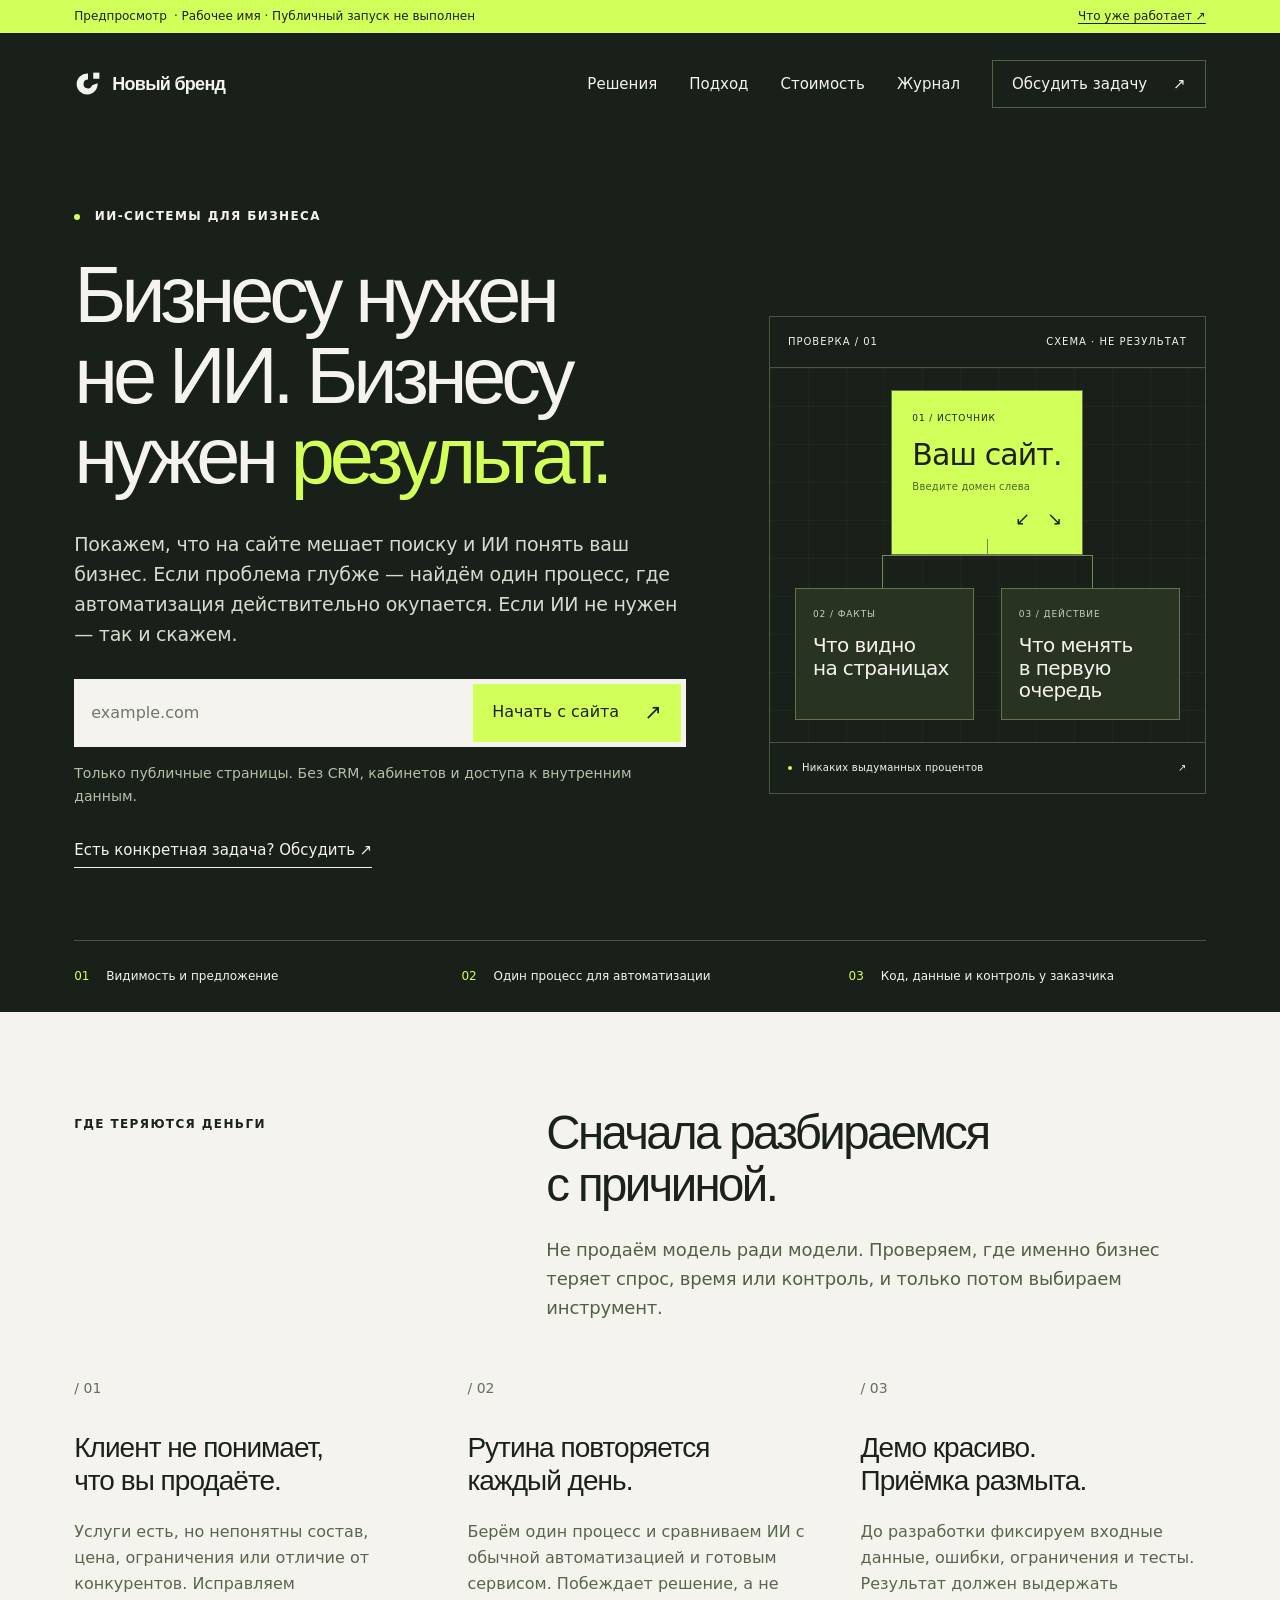
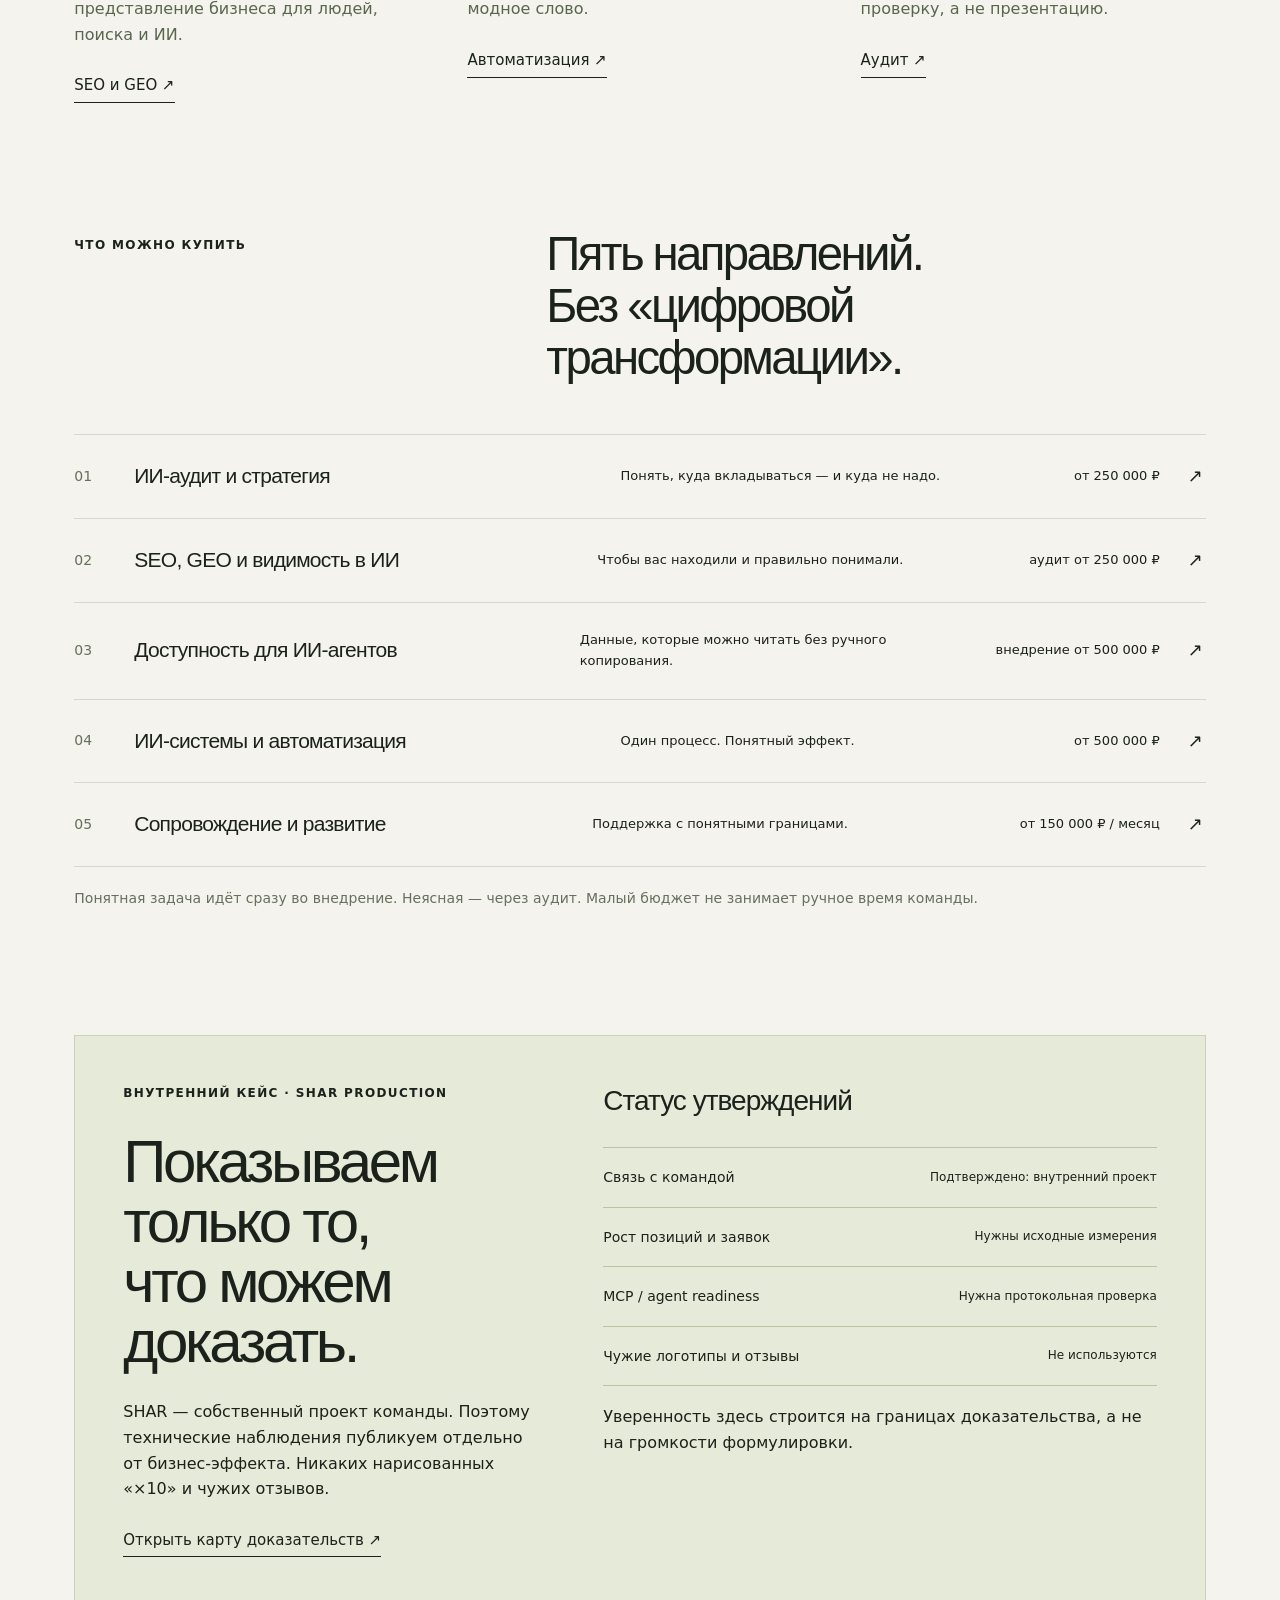
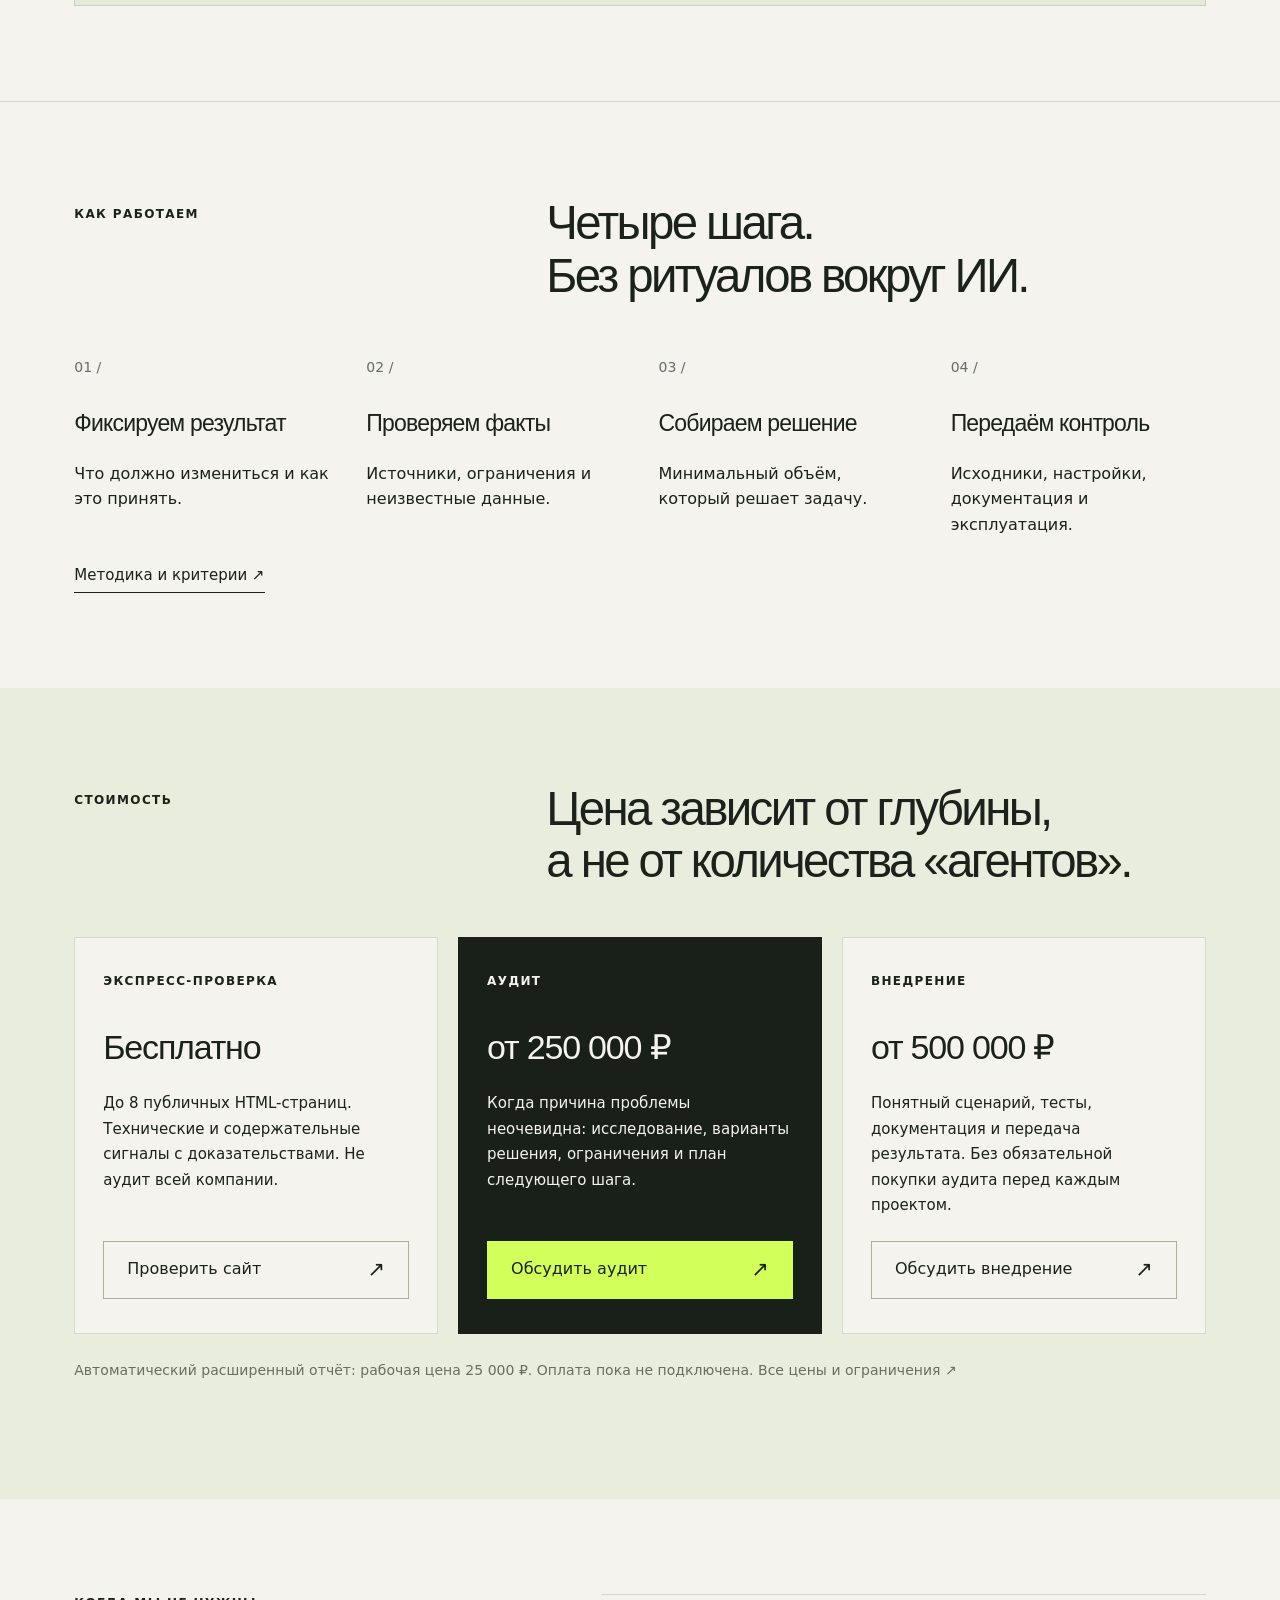
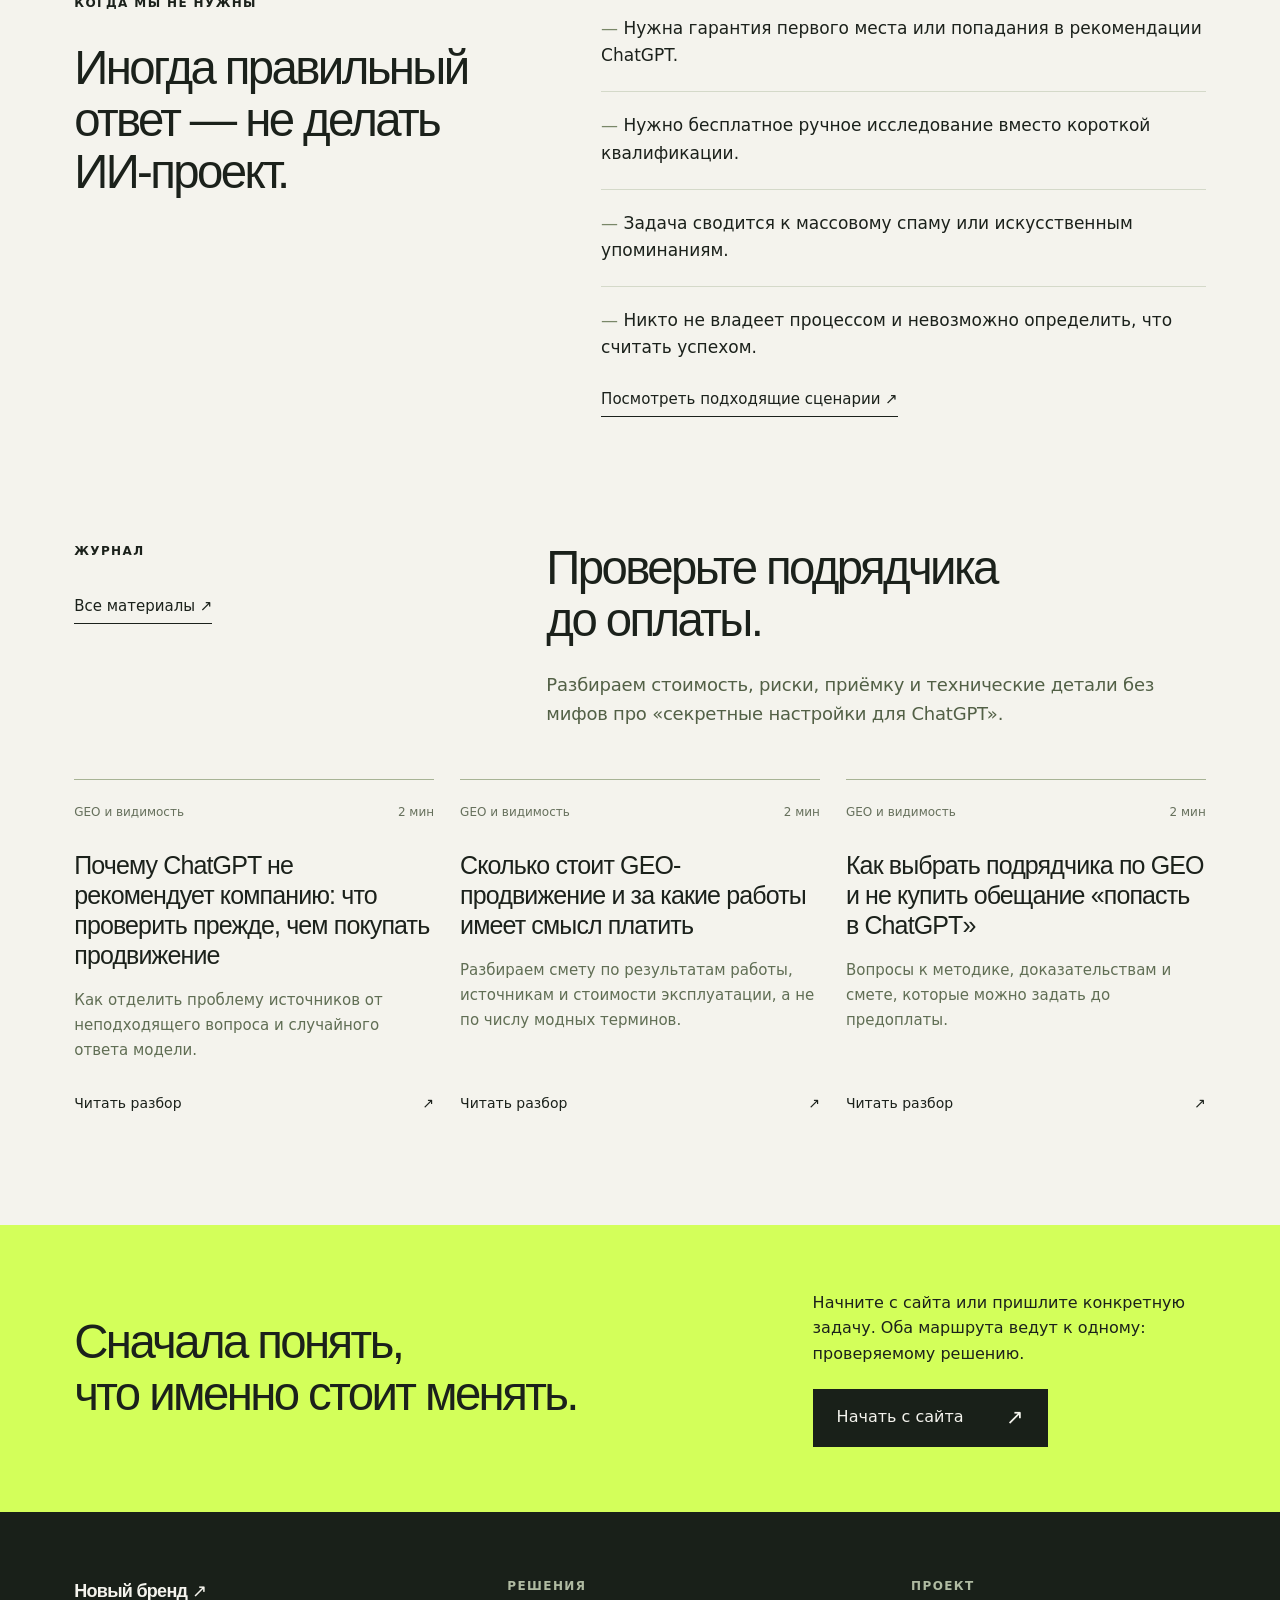
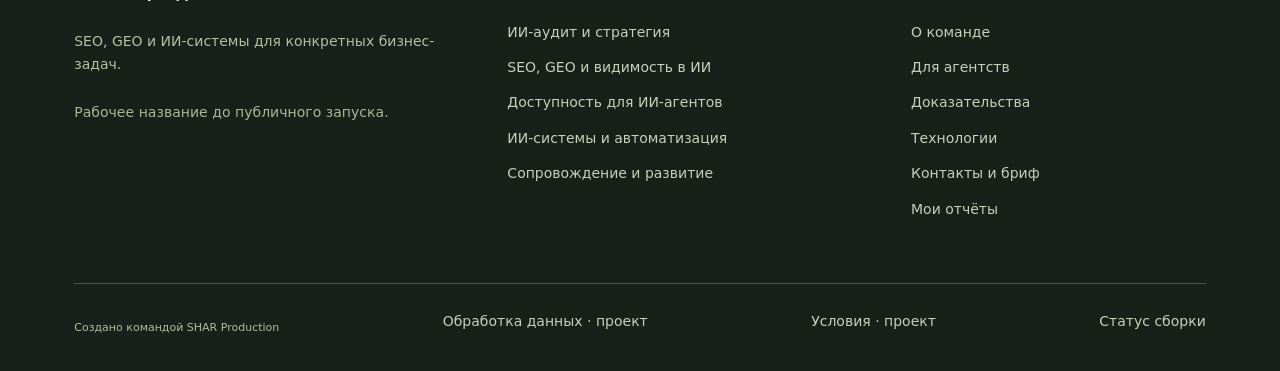
==== commit 2c28df01: "build: preserve verified review bundle [skip ci]" ====
--- a/preview/index.html
+++ b/preview/index.html
@@ -5,7 +5,7 @@
 @media(max-width:850px){:root{--space:30px}.desktop-nav{display:none}.mobile-menu{display:block;position:relative}.mobile-menu summary{list-style:none;display:flex;gap:20px;align-items:center;font-size:16px;cursor:pointer}.mobile-menu summary::-webkit-details-marker{display:none}.mobile-menu nav{position:absolute;right:0;top:42px;z-index:20;min-width:260px;background:var(--dark);border:1px solid #647750;padding:15px 25px;box-shadow:0 16px 30px #0003}.mobile-menu nav a{display:block;padding:14px 0;border-bottom:1px solid #465638;font-size:16px}.hero{grid-template-columns:minmax(0,1fr) minmax(0,.8fr);gap:30px;padding-top:45px}.hero h1{font-size:54px}.hero-visual{margin-top:0}.diagram-grid{height:305px;padding:13px}.source-node{width:155px}.source-node strong{font-size:25px}.node strong{font-size:15px}.node>span{font-size:7px}.diagram-foot{font-size:8px;padding:13px 10px}.diagram-top{padding:13px 10px}.hero-description{font-size:16px}.hero-bottom{font-size:11px;gap:15px;margin-top:45px}.section{padding:70px var(--space)}.compact-top{padding-top:20px}.section-heading{grid-template-columns:1fr 1.8fr;gap:25px;margin-bottom:40px}.problem-grid{gap:27px}.problem-grid h3{font-size:24px}.price-grid{gap:12px}.price-card h3{font-size:26px}.price-card{padding:25px 17px}.price-card .button{font-size:14px;padding:15px}.step-grid{grid-template-columns:repeat(2,1fr);gap:30px}.fit-section{gap:45px}.journal-grid{grid-template-columns:repeat(2,minmax(0,1fr))}.final-cta{gap:35px;grid-template-columns:1.4fr 1fr}.site-footer{gap:30px;padding-top:45px}.footer-bottom{flex-wrap:wrap}.case-feature{gap:30px;grid-template-columns:1fr 1.2fr}.case-feature h2{font-size:48px}.proof-table>div{flex-direction:column;align-items:start;gap:7px}.proof-table b{max-width:none;text-align:left}.article-aside{display:none}.article-layout{display:block;padding:45px var(--space) 65px}.prose{max-width:760px;margin:auto}.page-hero{padding-bottom:50px}.page-hero h1{font-size:58px}.page-intro{font-size:20px}.two-columns{gap:30px}.scan-layout,.contact-layout{grid-template-columns:1fr;gap:35px}.report-layout{grid-template-columns:1fr}.report-summary{position:static}.big-copy{font-size:24px}.journal-intro{gap:35px}.preview-bar{font-size:11px}}
 @media(max-width:580px){:root{--space:22px}body{font-size:17px}.preview-bar{font-size:10px;padding:8px var(--space)}.preview-bar>span{display:none}.site-header{padding:24px var(--space)}.brand{font-size:17px}.hero{display:block;padding-top:38px}.hero .eyebrow{font-size:10px;margin-bottom:25px}.hero h1{font-size:clamp(42px,10.5vw,60px);letter-spacing:-.055em;line-height:1.045;margin-bottom:25px}.hero-description{font-size:16px}.domain-form{flex-direction:column;padding:5px;gap:0}.domain-form input{flex:auto;width:100%;padding:16px 13px}.domain-form button{width:100%;justify-content:space-between}.hero .small{font-size:12px}.hero-visual{margin:45px auto 0;max-width:460px}.diagram-grid{height:328px;padding:20px}.source-node{width:185px;padding:21px}.source-node strong{font-size:29px}.node strong{font-size:21px}.node>span{font-size:8px}.diagram-top,.diagram-foot{font-size:9px}.hero-bottom{display:flex;flex-direction:column;gap:12px;margin-top:40px;padding:22px 0;font-size:12px}.section{padding:58px var(--space)}.compact-top{padding-top:10px}.section-heading{display:block;margin-bottom:32px}.section-heading .eyebrow{margin-bottom:30px}.section-heading h2{font-size:35px}.section-heading .lede{font-size:16px;margin-top:23px}.problem-grid{grid-template-columns:1fr;gap:28px}.problem-grid article{border-top:1px solid var(--line);padding-top:19px}.problem-grid h3{font-size:28px;margin-top:21px}.service-row{grid-template-columns:20px minmax(0,1fr) 16px;gap:14px;padding:23px 0}.service-row h3{font-size:21px}.price-label{grid-column:2;grid-row:2;font-size:12px;color:var(--muted)}.service-row>span:last-child{grid-column:3;grid-row:1}.case-feature{display:block;padding:26px 22px}.case-feature .eyebrow{font-size:10px}.case-feature h2{font-size:49px}.proof-table{margin-top:40px}.proof-table h3{font-size:25px}.step-grid,.step-grid.three{grid-template-columns:1fr;gap:25px}.step-grid article{border-top:1px solid var(--line);padding-top:15px}.step-grid h3{font-size:25px;margin-top:18px}.price-grid{grid-template-columns:1fr;gap:15px}.price-card{padding:28px}.price-card h3{font-size:35px}.price-card .eyebrow{margin-bottom:15px}.price-card .button{font-size:16px}.price-card p:not(.eyebrow){font-size:16px}.fit-section{display:block}.fit-list{margin-top:35px}.fit-list p{font-size:16px}.journal-grid{grid-template-columns:1fr;gap:28px}.article-card h3{font-size:27px}.article-card>p{font-size:16px}.article-card-top{margin-bottom:20px}.section-heading .text-link{margin-bottom:28px}.final-cta{display:block;padding:40px var(--space)}.final-cta h2{font-size:35px;margin-bottom:30px}.final-cta .button{width:100%}.site-footer{grid-template-columns:1fr 1fr;padding-top:40px;gap:40px 25px}.footer-intro{grid-column:1/-1}.site-footer>div>a:not(.brand){font-size:13px}.site-footer .footer-bottom{display:block;padding:25px 0}.footer-bottom>span{display:block;margin-bottom:20px}.site-footer .footer-bottom>a{font-size:12px}.page-hero{padding-top:27px;padding-bottom:42px}.breadcrumbs{font-size:12px;margin-bottom:35px}.page-hero h1{font-size:44px}.page-hero .eyebrow{font-size:10px;margin-bottom:24px}.page-intro{font-size:18px}.hero-actions{flex-direction:column;align-items:start;gap:20px}.hero-actions .button{width:100%}.two-columns{grid-template-columns:1fr;gap:30px}.two-columns.small-gap{gap:12px}.big-copy{font-size:23px}.soft-panel{padding:25px}.content-section>h2{margin-top:40px}.content-section{padding-top:15px}.notice{padding:23px;font-size:15px}.journal-hero{padding-top:45px}.journal-hero h1{font-size:49px}.journal-intro{display:block;margin-top:30px}.journal-intro p{font-size:18px}.journal-search{margin:23px 0}.journal-search input{font-size:16px;padding:16px 0}.cluster-nav{gap:8px;padding-bottom:23px}.cluster-nav a{font-size:12px;padding:8px 10px}.journal-results{font-size:13px}.article-hero{padding:30px var(--space) 35px}.article-hero h1{font-size:36px;line-height:1.12}.article-hero .eyebrow{font-size:10px;margin-bottom:22px}.article-meta{font-size:12px;gap:11px 20px}.article-layout{padding:36px var(--space) 60px}.prose{font-size:18px;line-height:1.72}.prose>p:first-child{font-size:21px}.prose h2{font-size:29px;margin-top:38px}.prose h3{font-size:24px}.prose table{font-size:14px}.prose th,.prose td{padding:12px 10px}.sources{font-size:15px}.article-cta{padding:24px}.article-cta .button{font-size:14px}.scan-panel{padding:27px 22px}.scan-layout,.contact-layout{gap:30px}.status-pill{font-size:12px}.feature-lines p{font-size:15px}.stack-form input,.stack-form textarea,.stack-form select{padding:15px 13px}.stack-form .small{font-size:12px}.report-layout{gap:35px}.report-summary{padding:24px}.finding>div{align-items:start;flex-direction:column;gap:10px}.finding h3{font-size:24px}.finding p{font-size:16px}.save-report{padding:24px}.account-list>a{grid-template-columns:1fr;gap:7px}.empty-state{padding:20px 0}.empty-state h2{font-size:31px}.page-hero .domain-title{font-size:34px}}
 @media(prefers-reduced-motion:reduce){html{scroll-behavior:auto}*,*:before,*:after{animation:none!important;transition:none!important}.button:hover{transform:none}}@media print{.site-header,.preview-bar,.site-footer,.article-aside,.final-cta,button,.article-cta{display:none}body{font-size:12pt;background:white}.article-layout{display:block;padding:0}.prose{font-size:12pt}.article-hero{padding:0}.article-hero h1{font-size:28pt}a{color:black}.dark{background:white;color:black}}
-</style><link rel="stylesheet" href="/static/polish.css"><script type="application/ld+json" nonce="hyxmNvG61fOAUqyJHrOMaPJw">{"@context": "https://schema.org", "@type": "WebSite", "inLanguage": "ru", "name": "\u041d\u043e\u0432\u044b\u0439 \u0431\u0440\u0435\u043d\u0434", "url": "http://127.0.0.1:8000"}</script></head>
+</style><link rel="stylesheet" href="/static/polish.css"><script type="application/ld+json" nonce="DwTgKhLSTEqRDP9LmjAfGCsr">{"@context": "https://schema.org", "@type": "WebSite", "inLanguage": "ru", "name": "\u041d\u043e\u0432\u044b\u0439 \u0431\u0440\u0435\u043d\u0434", "url": "http://127.0.0.1:8000"}</script></head>
 <body class="home" data-static="true"><a class="skip" href="#main">К содержанию</a><div class="preview-bar">Предпросмотр <span>· Рабочее имя · Публичный запуск не выполнен</span><a href="/status/">Что уже работает ↗</a></div>
 <header class="site-header"><a class="brand" href="/" aria-label="На главную"><svg width="28" height="28" viewBox="0 0 32 32" aria-hidden="true"><path d="M27 15A12 12 0 1 1 16 4v7a5 5 0 1 0 4.7 6.5z" fill="currentColor"/><path d="M22 3h7v7h-7z" fill="currentColor"/></svg><span>Новый бренд</span></a><nav class="desktop-nav" aria-label="Основная навигация"><a href="/services/">Решения</a><a href="/method/">Подход</a><a href="/prices/">Стоимость</a><a href="/journal/">Журнал</a><a class="nav-cta" href="/contact/">Обсудить задачу <span>↗</span></a></nav><details class="mobile-menu"><summary>Меню <span>＋</span></summary><nav aria-label="Мобильная навигация"><a href="/services/">Решения</a><a href="/method/">Подход</a><a href="/prices/">Стоимость</a><a href="/journal/">Журнал</a><a href="/scan/">Проверить сайт</a><a href="/contact/">Обсудить задачу</a><a href="/account/">Мои отчёты</a></nav></details></header>
 <main id="main">
@@ -50,7 +50,7 @@
 
 <section class="section compact-top">
   <div class="section-heading"><p class="eyebrow">ЧТО МОЖНО КУПИТЬ</p><h2>Пять направлений.<br>Без «цифровой трансформации».</h2></div>
-  <div class="service-list"><a class="service-row" href="/services/ai-audit/"><span class="small muted">01</span><h3>ИИ-аудит и стратегия</h3><span class="service-short">Сначала понять, стоит ли внедрять.</span><span class="price-label">от 250 000 ₽</span><span>↗</span></a><a class="service-row" href="/services/seo-geo/"><span class="small muted">02</span><h3>SEO, GEO и видимость в ИИ</h3><span class="service-short">Чтобы предложение находили и понимали.</span><span class="price-label">аудит от 250 000 ₽</span><span>↗</span></a><a class="service-row" href="/services/agent-readiness/"><span class="small muted">03</span><h3>Доступность для ИИ-агентов</h3><span class="service-short">Данные, которыми можно пользоваться.</span><span class="price-label">внедрение от 500 000 ₽</span><span>↗</span></a><a class="service-row" href="/services/ai-systems/"><span class="small muted">04</span><h3>ИИ-системы и автоматизация</h3><span class="service-short">Один процесс. Измеримый результат.</span><span class="price-label">от 500 000 ₽</span><span>↗</span></a><a class="service-row" href="/services/managed-ai/"><span class="small muted">05</span><h3>Сопровождение и развитие</h3><span class="service-short">Чтобы система оставалась полезной.</span><span class="price-label">от 150 000 ₽ / месяц</span><span>↗</span></a></div>
+  <div class="service-list"><a class="service-row" href="/services/ai-audit/"><span class="small muted">01</span><h3>ИИ-аудит и стратегия</h3><span class="service-short">Понять, куда вкладываться — и куда не надо.</span><span class="price-label">от 250 000 ₽</span><span>↗</span></a><a class="service-row" href="/services/seo-geo/"><span class="small muted">02</span><h3>SEO, GEO и видимость в ИИ</h3><span class="service-short">Чтобы вас находили и правильно понимали.</span><span class="price-label">аудит от 250 000 ₽</span><span>↗</span></a><a class="service-row" href="/services/agent-readiness/"><span class="small muted">03</span><h3>Доступность для ИИ-агентов</h3><span class="service-short">Данные, которые можно читать без ручного копирования.</span><span class="price-label">внедрение от 500 000 ₽</span><span>↗</span></a><a class="service-row" href="/services/ai-systems/"><span class="small muted">04</span><h3>ИИ-системы и автоматизация</h3><span class="service-short">Один процесс. Понятный эффект.</span><span class="price-label">от 500 000 ₽</span><span>↗</span></a><a class="service-row" href="/services/managed-ai/"><span class="small muted">05</span><h3>Сопровождение и развитие</h3><span class="service-short">Поддержка с понятными границами.</span><span class="price-label">от 150 000 ₽ / месяц</span><span>↗</span></a></div>
   <p class="small muted">Понятная задача идёт сразу во внедрение. Неясная — через аудит. Малый бюджет не занимает ручное время команды.</p>
 </section>
 
@@ -79,7 +79,7 @@
 
 <section class="final-cta"><h2>Сначала понять,<br>что именно стоит менять.</h2><div><p>Начните с сайта или пришлите конкретную задачу. Оба маршрута ведут к одному: проверяемому решению.</p><a class="button dark" href="/scan/">Начать с сайта <span>↗</span></a></div></section>
 </main>
-<footer class="site-footer"><div class="footer-intro"><a class="brand" href="/">Новый бренд ↗</a><p>SEO, GEO и ИИ-системы для конкретных бизнес-задач.</p><span class="small">Рабочее название до публичного запуска.</span></div><div><span class="eyebrow">РЕШЕНИЯ</span><a href="/services/ai-audit/">ИИ-аудит и стратегия</a><a href="/services/seo-geo/">SEO, GEO и видимость в ИИ</a><a href="/services/agent-readiness/">Доступность для ИИ-агентов</a><a href="/services/ai-systems/">ИИ-системы и автоматизация</a><a href="/services/managed-ai/">Сопровождение и развитие</a></div><div><span class="eyebrow">ПРОЕКТ</span><a href="/about/">О команде</a><a href="/partners/">Для агентств</a><a href="/cases/">Доказательства</a><a href="/technology/">Технологии</a><a href="/contact/">Контакты и бриф</a><a href="/account/">Мои отчёты</a></div><div class="footer-bottom"><span>Создано командой SHAR Production</span><a href="/privacy/">Обработка данных · проект</a><a href="/terms/">Условия · проект</a><a href="/status/">Статус сборки</a></div></footer><script>window.PREVIEW_DATA={"pages":{"/":{"html":"\n\u003csection class=\"hero dark\">\n  \u003cdiv class=\"hero-copy\">\n    \u003cp class=\"eyebrow\">\u003cspan class=\"dot\">\u003c/span> ИИ-СИСТЕМЫ ДЛЯ БИЗНЕСА\u003c/p>\n    \u003ch1>Бизнесу нужен\u003cbr>не ИИ. Бизнесу\u003cbr>нужен \u003cem>результат.\u003c/em>\u003c/h1>\n    \u003cp class=\"hero-description\">Покажем, что на сайте мешает поиску и ИИ понять ваш бизнес. Если проблема глубже — найдём один процесс, где автоматизация действительно окупается. Если ИИ не нужен — так и скажем.\u003c/p>\n    \u003cform action=\"/scan/\" method=\"get\" class=\"domain-form\">\n      \u003clabel class=\"visually-hidden\" for=\"hero-domain\">Домен сайта\u003c/label>\n      \u003cinput id=\"hero-domain\" data-domain-input name=\"domain\" placeholder=\"example.com\" autocomplete=\"url\" maxlength=\"253\" required>\n      \u003cbutton class=\"button lime\" type=\"submit\">Начать с сайта \u003cspan>↗\u003c/span>\u003c/button>\n    \u003c/form>\n    \u003cp class=\"small muted\">Только публичные страницы. Без CRM, кабинетов и доступа к внутренним данным.\u003c/p>\n    \u003ca class=\"text-link\" href=\"/contact/\">Есть конкретная задача? Обсудить ↗\u003c/a>\n  \u003c/div>\n\n  \u003cdiv class=\"hero-visual\" data-domain-preview aria-label=\"Схема проверки, не результат сканирования\">\n    \u003cdiv class=\"diagram-top\">\u003cspan>ПРОВЕРКА / 01\u003c/span>\u003cspan>СХЕМА · НЕ РЕЗУЛЬТАТ\u003c/span>\u003c/div>\n    \u003cdiv class=\"diagram-grid\">\n      \u003cdiv class=\"node source-node\">\u003cspan>01 / ИСТОЧНИК\u003c/span>\u003cstrong data-domain-value>Ваш сайт.\u003c/strong>\u003csmall data-domain-state>Введите домен слева\u003c/small>\u003ci>↙ &nbsp; ↘\u003c/i>\u003c/div>\n      \u003cdiv class=\"split-line\" aria-hidden=\"true\">\u003c/div>\n      \u003cdiv class=\"diagram-bottom\">\n        \u003cdiv class=\"node\">\u003cspan>02 / ФАКТЫ\u003c/span>\u003cstrong>Что видно\u003cbr>на страницах\u003c/strong>\u003c/div>\n        \u003cdiv class=\"node\">\u003cspan>03 / ДЕЙСТВИЕ\u003c/span>\u003cstrong>Что менять\u003cbr>в первую очередь\u003c/strong>\u003c/div>\n      \u003c/div>\n    \u003c/div>\n    \u003cdiv class=\"diagram-foot\">\u003cspan class=\"dot\">\u003c/span> Никаких выдуманных процентов \u003cspan>↗\u003c/span>\u003c/div>\n  \u003c/div>\n\n  \u003cdiv class=\"hero-bottom\">\u003cspan>\u003cb>01\u003c/b> Видимость и предложение\u003c/span>\u003cspan>\u003cb>02\u003c/b> Один процесс для автоматизации\u003c/span>\u003cspan>\u003cb>03\u003c/b> Код, данные и контроль у заказчика\u003c/span>\u003c/div>\n\u003c/section>\n\n\u003csection class=\"section\">\n  \u003cdiv class=\"section-heading\">\u003cp class=\"eyebrow\">ГДЕ ТЕРЯЮТСЯ ДЕНЬГИ\u003c/p>\u003cdiv>\u003ch2>Сначала разбираемся\u003cbr>с причиной.\u003c/h2>\u003cp class=\"lede\">Не продаём модель ради модели. Проверяем, где именно бизнес теряет спрос, время или контроль, и только потом выбираем инструмент.\u003c/p>\u003c/div>\u003c/div>\n  \u003cdiv class=\"problem-grid\">\n    \u003carticle>\u003cspan class=\"small muted\">/ 01\u003c/span>\u003ch3>Клиент не понимает,\u003cbr>что вы продаёте.\u003c/h3>\u003cp>Услуги есть, но непонятны состав, цена, ограничения или отличие от конкурентов. Исправляем представление бизнеса для людей, поиска и ИИ.\u003c/p>\u003ca class=\"text-link\" href=\"/services/seo-geo/\">SEO и GEO ↗\u003c/a>\u003c/article>\n    \u003carticle>\u003cspan class=\"small muted\">/ 02\u003c/span>\u003ch3>Рутина повторяется\u003cbr>каждый день.\u003c/h3>\u003cp>Берём один процесс и сравниваем ИИ с обычной автоматизацией и готовым сервисом. Побеждает решение, а не модное слово.\u003c/p>\u003ca class=\"text-link\" href=\"/services/ai-systems/\">Автоматизация ↗\u003c/a>\u003c/article>\n    \u003carticle>\u003cspan class=\"small muted\">/ 03\u003c/span>\u003ch3>Демо красиво.\u003cbr>Приёмка размыта.\u003c/h3>\u003cp>До разработки фиксируем входные данные, ошибки, ограничения и тесты. Результат должен выдержать проверку, а не презентацию.\u003c/p>\u003ca class=\"text-link\" href=\"/services/ai-audit/\">Аудит ↗\u003c/a>\u003c/article>\n  \u003c/div>\n\u003c/section>\n\n\u003csection class=\"section compact-top\">\n  \u003cdiv class=\"section-heading\">\u003cp class=\"eyebrow\">ЧТО МОЖНО КУПИТЬ\u003c/p>\u003ch2>Пять направлений.\u003cbr>Без «цифровой трансформации».\u003c/h2>\u003c/div>\n  \u003cdiv class=\"service-list\">\u003ca class=\"service-row\" href=\"/services/ai-audit/\">\u003cspan class=\"small muted\">01\u003c/span>\u003ch3>ИИ-аудит и стратегия\u003c/h3>\u003cspan class=\"service-short\">Сначала понять, стоит ли внедрять.\u003c/span>\u003cspan class=\"price-label\">от 250 000 ₽\u003c/span>\u003cspan>↗\u003c/span>\u003c/a>\u003ca class=\"service-row\" href=\"/services/seo-geo/\">\u003cspan class=\"small muted\">02\u003c/span>\u003ch3>SEO, GEO и видимость в ИИ\u003c/h3>\u003cspan class=\"service-short\">Чтобы предложение находили и понимали.\u003c/span>\u003cspan class=\"price-label\">аудит от 250 000 ₽\u003c/span>\u003cspan>↗\u003c/span>\u003c/a>\u003ca class=\"service-row\" href=\"/services/agent-readiness/\">\u003cspan class=\"small muted\">03\u003c/span>\u003ch3>Доступность для ИИ-агентов\u003c/h3>\u003cspan class=\"service-short\">Данные, которыми можно пользоваться.\u003c/span>\u003cspan class=\"price-label\">внедрение от 500 000 ₽\u003c/span>\u003cspan>↗\u003c/span>\u003c/a>\u003ca class=\"service-row\" href=\"/services/ai-systems/\">\u003cspan class=\"small muted\">04\u003c/span>\u003ch3>ИИ-системы и автоматизация\u003c/h3>\u003cspan class=\"service-short\">Один процесс. Измеримый результат.\u003c/span>\u003cspan class=\"price-label\">от 500 000 ₽\u003c/span>\u003cspan>↗\u003c/span>\u003c/a>\u003ca class=\"service-row\" href=\"/services/managed-ai/\">\u003cspan class=\"small muted\">05\u003c/span>\u003ch3>Сопровождение и развитие\u003c/h3>\u003cspan class=\"service-short\">Чтобы система оставалась полезной.\u003c/span>\u003cspan class=\"price-label\">от 150 000 ₽ / месяц\u003c/span>\u003cspan>↗\u003c/span>\u003c/a>\u003c/div>\n  \u003cp class=\"small muted\">Понятная задача идёт сразу во внедрение. Неясная — через аудит. Малый бюджет не занимает ручное время команды.\u003c/p>\n\u003c/section>\n\n\u003csection class=\"section compact-top\">\n  \u003cdiv class=\"case-feature\">\n    \u003cdiv>\u003cp class=\"eyebrow\">ВНУТРЕННИЙ КЕЙС · SHAR PRODUCTION\u003c/p>\u003ch2>Показываем\u003cbr>только то,\u003cbr>что можем доказать.\u003c/h2>\u003cp>SHAR — собственный проект команды. Поэтому технические наблюдения публикуем отдельно от бизнес-эффекта. Никаких нарисованных «×10» и чужих отзывов.\u003c/p>\u003ca class=\"text-link\" href=\"/cases/shar/\">Открыть карту доказательств ↗\u003c/a>\u003c/div>\n    \u003cdiv class=\"proof-table\">\u003ch3>Статус утверждений\u003c/h3>\u003cdiv>\u003cspan>Связь с командой\u003c/span>\u003cb>Подтверждено: внутренний проект\u003c/b>\u003c/div>\u003cdiv>\u003cspan>Рост позиций и заявок\u003c/span>\u003cb>Нужны исходные измерения\u003c/b>\u003c/div>\u003cdiv>\u003cspan>MCP / agent readiness\u003c/span>\u003cb>Нужна протокольная проверка\u003c/b>\u003c/div>\u003cdiv>\u003cspan>Чужие логотипы и отзывы\u003c/span>\u003cb>Не используются\u003c/b>\u003c/div>\u003cp class=\"small\">Уверенность здесь строится на границах доказательства, а не на громкости формулировки.\u003c/p>\u003c/div>\n  \u003c/div>\n\u003c/section>\n\n\u003csection class=\"section ruled\">\n  \u003cdiv class=\"section-heading\">\u003cp class=\"eyebrow\">КАК РАБОТАЕМ\u003c/p>\u003ch2>Четыре шага.\u003cbr>Без ритуалов вокруг ИИ.\u003c/h2>\u003c/div>\n  \u003cdiv class=\"step-grid\">\u003carticle>\u003cspan class=\"small muted\">01 /\u003c/span>\u003ch3>Фиксируем результат\u003c/h3>\u003cp>Что должно измениться и как это принять.\u003c/p>\u003c/article>\u003carticle>\u003cspan class=\"small muted\">02 /\u003c/span>\u003ch3>Проверяем факты\u003c/h3>\u003cp>Источники, ограничения и неизвестные данные.\u003c/p>\u003c/article>\u003carticle>\u003cspan class=\"small muted\">03 /\u003c/span>\u003ch3>Собираем решение\u003c/h3>\u003cp>Минимальный объём, который решает задачу.\u003c/p>\u003c/article>\u003carticle>\u003cspan class=\"small muted\">04 /\u003c/span>\u003ch3>Передаём контроль\u003c/h3>\u003cp>Исходники, настройки, документация и эксплуатация.\u003c/p>\u003c/article>\u003c/div>\n  \u003ca class=\"text-link\" href=\"/method/\">Методика и критерии ↗\u003c/a>\n\u003c/section>\n\n\u003csection class=\"section tinted\">\n  \u003cdiv class=\"section-heading\">\u003cp class=\"eyebrow\">СТОИМОСТЬ\u003c/p>\u003ch2>Цена зависит от глубины,\u003cbr>а не от количества «агентов».\u003c/h2>\u003c/div>\n  \u003cdiv class=\"price-grid\">\u003carticle class=\"price-card\">\u003cp class=\"eyebrow\">ЭКСПРЕСС-ПРОВЕРКА\u003c/p>\u003ch3>Бесплатно\u003c/h3>\u003cp>До 8 публичных HTML-страниц. Технические и содержательные сигналы с доказательствами. Не аудит всей компании.\u003c/p>\u003ca class=\"button ghost\" href=\"/scan/\">Проверить сайт \u003cspan>↗\u003c/span>\u003c/a>\u003c/article>\u003carticle class=\"price-card dark\">\u003cp class=\"eyebrow\">АУДИТ\u003c/p>\u003ch3>от 250 000 ₽\u003c/h3>\u003cp>Когда причина проблемы неочевидна: исследование, варианты решения, ограничения и план следующего шага.\u003c/p>\u003ca class=\"button lime\" href=\"/contact/\">Обсудить аудит \u003cspan>↗\u003c/span>\u003c/a>\u003c/article>\u003carticle class=\"price-card\">\u003cp class=\"eyebrow\">ВНЕДРЕНИЕ\u003c/p>\u003ch3>от 500 000 ₽\u003c/h3>\u003cp>Понятный сценарий, тесты, документация и передача результата. Без обязательной покупки аудита перед каждым проектом.\u003c/p>\u003ca class=\"button ghost\" href=\"/contact/\">Обсудить внедрение \u003cspan>↗\u003c/span>\u003c/a>\u003c/article>\u003c/div>\n  \u003cp class=\"small muted\">Автоматический расширенный отчёт: рабочая цена 25 000 ₽. Оплата пока не подключена. \u003ca href=\"/prices/\">Все цены и ограничения ↗\u003c/a>\u003c/p>\n\u003c/section>\n\n\u003csection class=\"section fit-section\">\u003cdiv>\u003cp class=\"eyebrow\">КОГДА МЫ НЕ НУЖНЫ\u003c/p>\u003ch2>Иногда правильный\u003cbr>ответ — не делать\u003cbr>ИИ-проект.\u003c/h2>\u003c/div>\u003cdiv class=\"fit-list\">\u003cp>Нужна гарантия первого места или попадания в рекомендации ChatGPT.\u003c/p>\u003cp>Нужно бесплатное ручное исследование вместо короткой квалификации.\u003c/p>\u003cp>Задача сводится к массовому спаму или искусственным упоминаниям.\u003c/p>\u003cp>Никто не владеет процессом и невозможно определить, что считать успехом.\u003c/p>\u003ca class=\"text-link\" href=\"/solutions/\">Посмотреть подходящие сценарии ↗\u003c/a>\u003c/div>\u003c/section>\n\n\u003csection class=\"section compact-top\">\u003cdiv class=\"section-heading\">\u003cdiv>\u003cp class=\"eyebrow\">ЖУРНАЛ\u003c/p>\u003ca class=\"text-link\" href=\"/journal/\">Все материалы ↗\u003c/a>\u003c/div>\u003cdiv>\u003ch2>Проверьте подрядчика\u003cbr>до оплаты.\u003c/h2>\u003cp class=\"lede\">Разбираем стоимость, риски, приёмку и технические детали без мифов про «секретные настройки для ChatGPT».\u003c/p>\u003c/div>\u003c/div>\u003cdiv class=\"journal-grid\">\u003carticle class=\"article-card\">\u003cdiv class=\"article-card-top\">\u003cspan>GEO и видимость\u003c/span>\u003cspan>2 мин\u003c/span>\u003c/div>\u003ch3>\u003ca href=\"/journal/pochemu-chatgpt-ne-rekomenduet-kompaniyu/\">Почему ChatGPT не рекомендует компанию: что проверить прежде, чем покупать продвижение\u003c/a>\u003c/h3>\u003cp>Как отделить проблему источников от неподходящего вопроса и случайного ответа модели.\u003c/p>\u003ca class=\"card-more\" href=\"/journal/pochemu-chatgpt-ne-rekomenduet-kompaniyu/\" aria-label=\"Читать: Почему ChatGPT не рекомендует компанию: что проверить прежде, чем покупать продвижение\">Читать разбор \u003cspan>↗\u003c/span>\u003c/a>\u003c/article>\u003carticle class=\"article-card\">\u003cdiv class=\"article-card-top\">\u003cspan>GEO и видимость\u003c/span>\u003cspan>2 мин\u003c/span>\u003c/div>\u003ch3>\u003ca href=\"/journal/stoimost-geo-prodvizheniya/\">Сколько стоит GEO-продвижение и за какие работы имеет смысл платить\u003c/a>\u003c/h3>\u003cp>Разбираем смету по результатам работы, источникам и стоимости эксплуатации, а не по числу модных терминов.\u003c/p>\u003ca class=\"card-more\" href=\"/journal/stoimost-geo-prodvizheniya/\" aria-label=\"Читать: Сколько стоит GEO-продвижение и за какие работы имеет смысл платить\">Читать разбор \u003cspan>↗\u003c/span>\u003c/a>\u003c/article>\u003carticle class=\"article-card\">\u003cdiv class=\"article-card-top\">\u003cspan>GEO и видимость\u003c/span>\u003cspan>2 мин\u003c/span>\u003c/div>\u003ch3>\u003ca href=\"/journal/kak-vybrat-geo-podryadchika/\">Как выбрать подрядчика по GEO и не купить обещание «попасть в ChatGPT»\u003c/a>\u003c/h3>\u003cp>Вопросы к методике, доказательствам и смете, которые можно задать до предоплаты.\u003c/p>\u003ca class=\"card-more\" href=\"/journal/kak-vybrat-geo-podryadchika/\" aria-label=\"Читать: Как выбрать подрядчика по GEO и не купить обещание «попасть в ChatGPT»\">Читать разбор \u003cspan>↗\u003c/span>\u003c/a>\u003c/article>\u003c/div>\u003c/section>\n\n\u003csection class=\"final-cta\">\u003ch2>Сначала понять,\u003cbr>что именно стоит менять.\u003c/h2>\u003cdiv>\u003cp>Начните с сайта или пришлите конкретную задачу. Оба маршрута ведут к одному: проверяемому решению.\u003c/p>\u003ca class=\"button dark\" href=\"/scan/\">Начать с сайта \u003cspan>↗\u003c/span>\u003c/a>\u003c/div>\u003c/section>\n","title":"Бизнесу нужен не ИИ. Бизнесу нужен результат. · Новый бренд"},"/services/":{"html":"\u003csection class=\"page-hero dark\">\u003cp class=\"eyebrow\">ПЯТЬ НАПРАВЛЕНИЙ\u003c/p>\u003ch1>Не всё возможное.\u003cbr>То, что нужно.\u003c/h1>\u003cp class=\"page-intro\">Поиск и понятность предложения — входная точка. Затем конкретная разработка и сопровождение, если они оправданы задачей.\u003c/p>\u003c/section>\u003csection class=\"section\">\u003cdiv class=\"service-list\">\u003ca class=\"service-row\" href=\"/services/ai-audit/\">\u003cspan class=\"small muted\">01\u003c/span>\u003ch3>ИИ-аудит и стратегия\u003c/h3>\u003cspan class=\"service-short\">Сначала понять, стоит ли внедрять.\u003c/span>\u003cspan class=\"price-label\">от 250 000 ₽\u003c/span>\u003cspan>↗\u003c/span>\u003c/a>\u003ca class=\"service-row\" href=\"/services/seo-geo/\">\u003cspan class=\"small muted\">02\u003c/span>\u003ch3>SEO, GEO и видимость в ИИ\u003c/h3>\u003cspan class=\"service-short\">Чтобы предложение находили и понимали.\u003c/span>\u003cspan class=\"price-label\">аудит от 250 000 ₽\u003c/span>\u003cspan>↗\u003c/span>\u003c/a>\u003ca class=\"service-row\" href=\"/services/agent-readiness/\">\u003cspan class=\"small muted\">03\u003c/span>\u003ch3>Доступность для ИИ-агентов\u003c/h3>\u003cspan class=\"service-short\">Данные, которыми можно пользоваться.\u003c/span>\u003cspan class=\"price-label\">внедрение от 500 000 ₽\u003c/span>\u003cspan>↗\u003c/span>\u003c/a>\u003ca class=\"service-row\" href=\"/services/ai-systems/\">\u003cspan class=\"small muted\">04\u003c/span>\u003ch3>ИИ-системы и автоматизация\u003c/h3>\u003cspan class=\"service-short\">Один процесс. Измеримый результат.\u003c/span>\u003cspan class=\"price-label\">от 500 000 ₽\u003c/span>\u003cspan>↗\u003c/span>\u003c/a>\u003ca class=\"service-row\" href=\"/services/managed-ai/\">\u003cspan class=\"small muted\">05\u003c/span>\u003ch3>Сопровождение и развитие\u003c/h3>\u003cspan class=\"service-short\">Чтобы система оставалась полезной.\u003c/span>\u003cspan class=\"price-label\">от 150 000 ₽ / месяц\u003c/span>\u003cspan>↗\u003c/span>\u003c/a>\u003c/div>\u003c/section>\u003csection class=\"section tinted\">\u003cdiv class=\"section-heading\">\u003cp class=\"eyebrow\">НЕ ОБЯЗАТЕЛЬНАЯ ЛЕСТНИЦА\u003c/p>\u003cdiv>\u003ch2>Понятная задача?\u003cbr>Можно сразу внедрять.\u003c/h2>\u003cp class=\"lede\">Аудит нужен, когда неопределённость мешает назвать состав и цену. Автоматический отчёт, ручной аудит и разработка решают разные задачи и не продаются обязательным комплектом.\u003c/p>\u003ca class=\"text-link\" href=\"/solutions/\">Выбрать маршрут по задаче ↗\u003c/a>\u003c/div>\u003c/div>\u003c/section>","title":"Пять направлений ИИ-систем для бизнеса · Новый бренд"},"/journal/":{"html":"\u003csection class=\"page-hero journal-hero\">\u003cp class=\"eyebrow\">ЖУРНАЛ РЕШЕНИЙ / 99 ТЕКСТОВ В ПРЕДПРОСМОТРЕ\u003c/p>\u003ch1>Разобраться.\u003cbr>Проверить.\u003cbr>\u003cspan class=\"muted\">Принять решение.\u003c/span>\u003c/h1>\u003cdiv class=\"journal-intro\">\u003cp>Как покупать, внедрять и проверять ИИ-системы. Материалы для конкретного решения, не каталог обещаний.\u003c/p>\u003cform class=\"journal-search\" action=\"/journal/\" role=\"search\">\u003clabel class=\"visually-hidden\" for=\"journal-q\">Поиск по журналу\u003c/label>\u003cinput type=\"search\" id=\"journal-q\" name=\"q\" value=\"\" placeholder=\"Найти нужный разбор\">\u003cbutton aria-label=\"Найти статьи\">↗\u003c/button>\u003c/form>\u003c/div>\u003cp class=\"small muted\">Редакционные черновики предпросмотра. Публичная публикация не выполнена; частотность запросов не измерена.\u003c/p>\u003c/section>\u003csection class=\"section compact-top\">\u003cnav class=\"cluster-nav\" aria-label=\"Темы журнала\">\u003ca href=\"/journal/\" aria-current=\"page\">Все темы\u003c/a>\u003ca href=\"/journal/topic/geo/\" >GEO и видимость\u003c/a>\u003ca href=\"/journal/topic/ai-search/\" >ИИ-поиск\u003c/a>\u003ca href=\"/journal/topic/seo/\" >SEO и архитектура\u003c/a>\u003ca href=\"/journal/topic/automation/\" >Автоматизация\u003c/a>\u003ca href=\"/journal/topic/agents/\" >ИИ-агенты\u003c/a>\u003ca href=\"/journal/topic/mcp/\" >MCP и доступ к данным\u003c/a>\u003ca href=\"/journal/topic/proof/\" >Доказательства и метод\u003c/a>\u003ca href=\"/journal/topic/economics/\" >Экономика решений\u003c/a>\u003c/nav>\u003cdiv class=\"journal-results\">\u003cspan>Все материалы\u003c/span>\u003cspan>99 материалов\u003c/span>\u003c/div>\u003cdiv class=\"journal-grid\">\u003carticle class=\"article-card\">\u003cdiv class=\"article-card-top\">\u003cspan>GEO и видимость\u003c/span>\u003cspan>2 мин\u003c/span>\u003c/div>\u003ch3>\u003ca href=\"/journal/pochemu-chatgpt-ne-rekomenduet-kompaniyu/\">Почему ChatGPT не рекомендует компанию: что проверить прежде, чем покупать продвижение\u003c/a>\u003c/h3>\u003cp>Как отделить проблему источников от неподходящего вопроса и случайного ответа модели.\u003c/p>\u003ca class=\"card-more\" href=\"/journal/pochemu-chatgpt-ne-rekomenduet-kompaniyu/\" aria-label=\"Читать: Почему ChatGPT не рекомендует компанию: что проверить прежде, чем покупать продвижение\">Читать разбор \u003cspan>↗\u003c/span>\u003c/a>\u003c/article>\u003carticle class=\"article-card\">\u003cdiv class=\"article-card-top\">\u003cspan>GEO и видимость\u003c/span>\u003cspan>2 мин\u003c/span>\u003c/div>\u003ch3>\u003ca href=\"/journal/stoimost-geo-prodvizheniya/\">Сколько стоит GEO-продвижение и за какие работы имеет смысл платить\u003c/a>\u003c/h3>\u003cp>Разбираем смету по результатам работы, источникам и стоимости эксплуатации, а не по числу модных терминов.\u003c/p>\u003ca class=\"card-more\" href=\"/journal/stoimost-geo-prodvizheniya/\" aria-label=\"Читать: Сколько стоит GEO-продвижение и за какие работы имеет смысл платить\">Читать разбор \u003cspan>↗\u003c/span>\u003c/a>\u003c/article>\u003carticle class=\"article-card\">\u003cdiv class=\"article-card-top\">\u003cspan>GEO и видимость\u003c/span>\u003cspan>2 мин\u003c/span>\u003c/div>\u003ch3>\u003ca href=\"/journal/kak-vybrat-geo-podryadchika/\">Как выбрать подрядчика по GEO и не купить обещание «попасть в ChatGPT»\u003c/a>\u003c/h3>\u003cp>Вопросы к методике, доказательствам и смете, которые можно задать до предоплаты.\u003c/p>\u003ca class=\"card-more\" href=\"/journal/kak-vybrat-geo-podryadchika/\" aria-label=\"Читать: Как выбрать подрядчика по GEO и не купить обещание «попасть в ChatGPT»\">Читать разбор \u003cspan>↗\u003c/span>\u003c/a>\u003c/article>\u003carticle class=\"article-card\">\u003cdiv class=\"article-card-top\">\u003cspan>GEO и видимость\u003c/span>\u003cspan>2 мин\u003c/span>\u003c/div>\u003ch3>\u003ca href=\"/journal/seo-geo-aeo-dlya-biznesa/\">SEO, GEO и AEO: какие задачи бизнеса решает каждое направление\u003c/a>\u003c/h3>\u003cp>Как разделить направления без трёх бюджетов за одну и ту же работу.\u003c/p>\u003ca class=\"card-more\" href=\"/journal/seo-geo-aeo-dlya-biznesa/\" aria-label=\"Читать: SEO, GEO и AEO: какие задачи бизнеса решает каждое направление\">Читать разбор \u003cspan>↗\u003c/span>\u003c/a>\u003c/article>\u003carticle class=\"article-card\">\u003cdiv class=\"article-card-top\">\u003cspan>GEO и видимость\u003c/span>\u003cspan>2 мин\u003c/span>\u003c/div>\u003ch3>\u003ca href=\"/journal/sostav-audita-vidimosti-v-ii/\">Что входит в аудит видимости бренда в ответах ИИ\u003c/a>\u003c/h3>\u003cp>Проверяемый состав исследования: от вопросов покупателя до списка исправлений.\u003c/p>\u003ca class=\"card-more\" href=\"/journal/sostav-audita-vidimosti-v-ii/\" aria-label=\"Читать: Что входит в аудит видимости бренда в ответах ИИ\">Читать разбор \u003cspan>↗\u003c/span>\u003c/a>\u003c/article>\u003carticle class=\"article-card\">\u003cdiv class=\"article-card-top\">\u003cspan>GEO и видимость\u003c/span>\u003cspan>2 мин\u003c/span>\u003c/div>\u003ch3>\u003ca href=\"/journal/kak-izmeryat-ii-vidimost/\">Как измерять видимость компании в нейросетях без красивых выдуманных процентов\u003c/a>\u003c/h3>\u003cp>Выборка, знаменатель, пропуски и повторяемость вместо универсальной вероятности рекомендации.\u003c/p>\u003ca class=\"card-more\" href=\"/journal/kak-izmeryat-ii-vidimost/\" aria-label=\"Читать: Как измерять видимость компании в нейросетях без красивых выдуманных процентов\">Читать разбор \u003cspan>↗\u003c/span>\u003c/a>\u003c/article>\u003carticle class=\"article-card\">\u003cdiv class=\"article-card-top\">\u003cspan>GEO и видимость\u003c/span>\u003cspan>2 мин\u003c/span>\u003c/div>\u003ch3>\u003ca href=\"/journal/net-upominaniy-brenda-v-ii/\">Компанию не упоминают в ответах ИИ: когда проблема в сайте, а когда в проверке\u003c/a>\u003c/h3>\u003cp>Диагностическая развилка для ситуации, где отсутствие упоминания ещё не объясняет причину.\u003c/p>\u003ca class=\"card-more\" href=\"/journal/net-upominaniy-brenda-v-ii/\" aria-label=\"Читать: Компанию не упоминают в ответах ИИ: когда проблема в сайте, а когда в проверке\">Читать разбор \u003cspan>↗\u003c/span>\u003c/a>\u003c/article>\u003carticle class=\"article-card\">\u003cdiv class=\"article-card-top\">\u003cspan>GEO и видимость\u003c/span>\u003cspan>2 мин\u003c/span>\u003c/div>\u003ch3>\u003ca href=\"/journal/ii-nevernye-svedeniya-o-kompanii/\">ИИ сообщает о компании неверные сведения: план проверки и исправления источников\u003c/a>\u003c/h3>\u003cp>Как исправлять публичные факты, не обещая управлять памятью модели.\u003c/p>\u003ca class=\"card-more\" href=\"/journal/ii-nevernye-svedeniya-o-kompanii/\" aria-label=\"Читать: ИИ сообщает о компании неверные сведения: план проверки и исправления источников\">Читать разбор \u003cspan>↗\u003c/span>\u003c/a>\u003c/article>\u003carticle class=\"article-card\">\u003cdiv class=\"article-card-top\">\u003cspan>GEO и видимость\u003c/span>\u003cspan>2 мин\u003c/span>\u003c/div>\u003ch3>\u003ca href=\"/journal/geo-dlya-b2b-uslug/\">GEO для B2B-услуг: как описать сложное предложение для покупателя и поиска\u003c/a>\u003c/h3>\u003cp>Переход от абстрактной компетенции к услуге, которую можно проверить и сравнить.\u003c/p>\u003ca class=\"card-more\" href=\"/journal/geo-dlya-b2b-uslug/\" aria-label=\"Читать: GEO для B2B-услуг: как описать сложное предложение для покупателя и поиска\">Читать разбор \u003cspan>↗\u003c/span>\u003c/a>\u003c/article>\u003carticle class=\"article-card\">\u003cdiv class=\"article-card-top\">\u003cspan>GEO и видимость\u003c/span>\u003cspan>2 мин\u003c/span>\u003c/div>\u003ch3>\u003ca href=\"/journal/geo-dlya-internet-magazina/\">GEO для интернет-магазина: какие сведения о товарах должны быть доступны\u003c/a>\u003c/h3>\u003cp>Название, варианты, наличие, условия и подтверждённые характеристики без выдуманной разметки.\u003c/p>\u003ca class=\"card-more\" href=\"/journal/geo-dlya-internet-magazina/\" aria-label=\"Читать: GEO для интернет-магазина: какие сведения о товарах должны быть доступны\">Читать разбор \u003cspan>↗\u003c/span>\u003c/a>\u003c/article>\u003carticle class=\"article-card\">\u003cdiv class=\"article-card-top\">\u003cspan>GEO и видимость\u003c/span>\u003cspan>2 мин\u003c/span>\u003c/div>\u003ch3>\u003ca href=\"/journal/geo-dlya-developera/\">Видимость девелопера в ответах ИИ: проекты, условия и достоверность данных\u003c/a>\u003c/h3>\u003cp>Как не смешать застройщика, жилой проект, продавца и меняющиеся условия предложения.\u003c/p>\u003ca class=\"card-more\" href=\"/journal/geo-dlya-developera/\" aria-label=\"Читать: Видимость девелопера в ответах ИИ: проекты, условия и достоверность данных\">Читать разбор \u003cspan>↗\u003c/span>\u003c/a>\u003c/article>\u003carticle class=\"article-card\">\u003cdiv class=\"article-card-top\">\u003cspan>GEO и видимость\u003c/span>\u003cspan>2 мин\u003c/span>\u003c/div>\u003ch3>\u003ca href=\"/journal/geo-dlya-saas/\">GEO для SaaS: тарифы, ограничения и сценарии использования продукта\u003c/a>\u003c/h3>\u003cp>Как описать онлайн-сервис так, чтобы покупатель мог проверить его применимость, цену и ограничения.\u003c/p>\u003ca class=\"card-more\" href=\"/journal/geo-dlya-saas/\" aria-label=\"Читать: GEO для SaaS: тарифы, ограничения и сценарии использования продукта\">Читать разбор \u003cspan>↗\u003c/span>\u003c/a>\u003c/article>\u003c/div>\u003cnav class=\"pagination\" aria-label=\"Страницы журнала\">\u003ca href=\"/journal/\" aria-current=\"page\">1\u003c/a>\u003ca href=\"/journal/page/2/\" >2\u003c/a>\u003ca href=\"/journal/page/3/\" >3\u003c/a>\u003ca href=\"/journal/page/4/\" >4\u003c/a>\u003ca href=\"/journal/page/5/\" >5\u003c/a>\u003ca href=\"/journal/page/6/\" >6\u003c/a>\u003ca href=\"/journal/page/7/\" >7\u003c/a>\u003ca href=\"/journal/page/8/\" >8\u003c/a>\u003ca href=\"/journal/page/9/\" >9\u003c/a>\u003c/nav>\u003c/section>","title":"Журнал решений · Новый бренд"},"/scan/":{"html":"\u003csection class=\"page-hero dark\">\u003cp class=\"eyebrow\">ОГРАНИЧЕННАЯ ЭКСПРЕСС-ПРОВЕРКА\u003c/p>\u003ch1>Проверить сайт.\u003cbr>Не угадать бизнес.\u003c/h1>\u003cp class=\"page-intro\">До 8 публичных HTML-страниц, robots.txt и ограниченное чтение sitemap. Наблюдения с источниками, покрытие и причины пропусков.\u003c/p>\u003c/section>\u003csection class=\"section scan-layout\">\u003cdiv>\u003ch2>Готовность сайта\u003cbr>к поиску и ИИ.\u003c/h2>\u003cp>Это проверка структурных сигналов. Она не измеряет зрелость компании, прибыль или качество внутренних процессов.\u003c/p>\u003cdiv class=\"feature-lines\">\u003cp>Без подключения CRM, аналитики и документов.\u003c/p>\u003cp>Неизвестное не ухудшает техническую оценку.\u003c/p>\u003cp>Без провайдера ИИ-ответы и конкуренты не проверяются.\u003c/p>\u003cp>Результаты не используются для чужих отчётов и исследований.\u003c/p>\u003c/div>\u003ca class=\"text-link\" href=\"/method/\">Как устроен индекс ↗\u003c/a>\u003c/div>\u003cdiv class=\"scan-panel\">\u003cdiv class=\"status-pill\">\u003cspan class=\"dot\">\u003c/span>Запуск сканирования отключён\u003c/div>\u003cform id=\"scan-form\" class=\"stack-form\" data-available=\"false\">\u003clabel for=\"scan-domain\">Публичный домен\u003c/label>\u003cinput id=\"scan-domain\" name=\"domain\" value=\"\" placeholder=\"example.com\" maxlength=\"253\" autocomplete=\"url\" required>\u003cp class=\"small muted\">Введите свой домен. Внутренние адреса и нестандартные порты не принимаются.\u003c/p>\u003cbutton class=\"button lime\" type=\"submit\">Проверить доступность запуска \u003cspan>↗\u003c/span>\u003c/button>\u003c/form>\u003cdiv id=\"scan-message\" class=\"form-message\" role=\"status\" aria-live=\"polite\">В этом предпросмотре серверное сканирование отключено. Исходники входят в проект. Для публичного запуска нужны сервер, ограниченная исходящая сеть и проверка развёртывания. Анализ не подменяется анимацией.\u003c/div>\u003cdiv class=\"scan-limits\">\u003cspan>До 8 HTML-страниц\u003c/span>\u003cspan>До 90 секунд на задание\u003c/span>\u003cspan>0 платных API-вызовов\u003c/span>\u003c/div>\u003ca class=\"text-link\" href=\"/status/\">Статус подключений ↗\u003c/a>\u003c/div>\u003c/section>","title":"Готовность сайта к поиску и ИИ · Новый бренд"},"/contact/":{"html":"\u003csection class=\"page-hero dark\">\u003cp class=\"eyebrow\">СНАЧАЛА ГРАНИЦЫ ЗАДАЧИ\u003c/p>\u003ch1>Что должно\u003cbr>измениться?\u003c/h1>\u003cp class=\"page-intro\">Один конкретный сценарий полезнее длинного списка технологий. Заполните краткий бриф: задача, роль, бюджет и срок.\u003c/p>\u003c/section>\u003csection class=\"section contact-layout\">\u003cdiv>\u003ch2>Без бесплатного\u003cbr>ручного аудита\u003cbr>в пресейле.\u003c/h2>\u003cp>Коммерческий разговор уточняет объём. Если данных недостаточно для сметы, отдельно согласуем аудит. Понятную задачу можно сразу передать во внедрение.\u003c/p>\u003cdiv class=\"notice\">\u003cstrong>Контакты ещё не подтверждены.\u003c/strong>\u003cp>В предпросмотре бриф можно скачать или скопировать себе. Он не отправляется, встреча не бронируется, данные не передаются внешнему сервису.\u003c/p>\u003c/div>\u003ca class=\"text-link\" href=\"/prices/\">Сначала посмотреть стоимость ↗\u003c/a>\u003c/div>\u003cdiv>\u003cform id=\"brief-form\" class=\"stack-form\">\u003clabel for=\"role\">Ваша роль\u003c/label>\u003cselect id=\"role\" name=\"role\" required>\u003coption value=\"\">Выберите роль\u003c/option>\u003coption>Собственник / CEO\u003c/option>\u003coption>Маркетинг / CMO\u003c/option>\u003coption>Операции / COO\u003c/option>\u003coption>Технологии / CTO\u003c/option>\u003coption>Агентство / партнёр\u003c/option>\u003coption>Другая роль\u003c/option>\u003c/select>\u003clabel for=\"task\">Что должно измениться\u003c/label>\u003ctextarea id=\"task\" name=\"task\" rows=\"5\" maxlength=\"4000\" minlength=\"20\" placeholder=\"Например: покупателям непонятны услуги; хотим устранить противоречия на сайте.\" required>\u003c/textarea>\u003cdiv class=\"two-columns small-gap\">\u003cdiv>\u003clabel for=\"budget\">Ориентир бюджета\u003c/label>\u003cselect id=\"budget\" name=\"budget\" required>\u003coption value=\"\">Выберите диапазон\u003c/option>\u003coption>До 50 000 ₽ · автоматический отчёт\u003c/option>\u003coption>250 000–500 000 ₽ · аудит\u003c/option>\u003coption>500 000–1 млн ₽\u003c/option>\u003coption>1–3 млн ₽\u003c/option>\u003coption>Более 3 млн ₽\u003c/option>\u003coption>Нужна оценка\u003c/option>\u003c/select>\u003c/div>\u003cdiv>\u003clabel for=\"timing\">Когда нужен результат\u003c/label>\u003cselect id=\"timing\" name=\"timing\" required>\u003coption value=\"\">Выберите срок\u003c/option>\u003coption>До месяца\u003c/option>\u003coption>1–3 месяца\u003c/option>\u003coption>3–6 месяцев\u003c/option>\u003coption>Пока изучаем варианты\u003c/option>\u003c/select>\u003c/div>\u003c/div>\u003cp class=\"small muted\">Не включайте секреты, пароли и персональные данные третьих лиц. Подписка на рассылку не создаётся.\u003c/p>\u003cbutton class=\"button dark\" type=\"submit\">Сформировать и скачать бриф \u003cspan>↓\u003c/span>\u003c/button>\u003cdiv id=\"brief-message\" class=\"form-message\" role=\"status\" aria-live=\"polite\">\u003c/div>\u003c/form>\u003cdiv id=\"brief-output\" hidden>\u003ch3>Ваш бриф\u003c/h3>\u003ctextarea class=\"brief-preview\" readonly aria-label=\"Текст сформированного брифа\">\u003c/textarea>\u003cdiv class=\"hero-actions\">\u003ca class=\"text-link\" href=\"#\" download=\"business-brief.txt\">Скачать текстовый файл ↓\u003c/a>\u003cbutton class=\"button ghost\" type=\"button\" data-select-brief>Выделить текст\u003c/button>\u003c/div>\u003c/div>\u003c/div>\u003c/section>","title":"Что должно измениться? · Новый бренд"},"/status/":{"html":"\u003csection class=\"page-hero\">\u003cp class=\"eyebrow\">ПРОВЕРЯЕМЫЙ СТАТУС\u003c/p>\u003ch1>Что работает.\u003cbr>Что не подключено.\u003c/h1>\u003cp class=\"page-intro\">Предпросмотр и публичная коммерческая готовность — разные результаты. Внешние зависимости не скрываются.\u003c/p>\u003c/section>\u003csection class=\"section content-section\">\u003cdiv class=\"status-table\">\u003ctable>\u003cthead>\u003ctr>\u003cth>Часть\u003c/th>\u003cth>Состояние\u003c/th>\u003c/tr>\u003c/thead>\u003ctbody>\u003ctr>\u003ctd>Страницы и пять услуг\u003c/td>\u003ctd>Серверный HTML и переносимый предпросмотр\u003c/td>\u003c/tr>\u003ctr>\u003ctd>Журнал\u003c/td>\u003ctd>99 полнотекстовых черновиков · 0 с завершённой факт-проверкой · 0 опубликовано\u003c/td>\u003c/tr>\u003ctr>\u003ctd>Сканер\u003c/td>\u003ctd>Реализован на сервере. В этом предпросмотре отключён. Успешный обход внешнего сайта из среды разработки не подтверждён.\u003c/td>\u003c/tr>\u003ctr>\u003ctd>Приватные отчёты\u003c/td>\u003ctd>Подписанные сессии, проверка владельца, одноразовый доступ и удаление. Приватных данных в переносимом HTML нет.\u003c/td>\u003c/tr>\u003ctr>\u003ctd>Почта\u003c/td>\u003ctd>SMTP-адаптер подготовлен. Провайдер не подключён, отправка недоступна.\u003c/td>\u003c/tr>\u003ctr>\u003ctd>Платежи и расширенный отчёт\u003c/td>\u003ctd>Не подключены. Заказы не создаются. Нужны провайдер, проверка уведомлений и расширенный состав анализа.\u003c/td>\u003c/tr>\u003ctr>\u003ctd>Поиск конкурентов и LLM\u003c/td>\u003ctd>Не подключены. Отсутствующие наблюдения не генерируются.\u003c/td>\u003c/tr>\u003ctr>\u003ctd>Заявка\u003c/td>\u003ctd>Бриф формируется локально. Реальный получатель не подтверждён; отправка не выполняется.\u003c/td>\u003c/tr>\u003ctr>\u003ctd>Коммерческий релиз\u003c/td>\u003ctd>Не выполнен. Имя, контакты, документы и редакционный контроль не прошли запускной приёмки.\u003c/td>\u003c/tr>\u003c/tbody>\u003c/table>\u003c/div>\u003ch2>Настроенные ограничения\u003c/h2>\u003cdiv class=\"two-columns\">\u003cul class=\"check-list\">\u003cli>Платные API: 0 ₽ на отчёт, день и месяц.\u003c/li>\u003cli>До 8 HTML-страниц и 16 сетевых запросов.\u003c/li>\u003cli>До 90 секунд, 2 MiB на HTML, 20 MiB суммарно.\u003c/li>\u003cli>Один обработчик и до 10 заданий в очереди.\u003c/li>\u003c/ul>\u003cul class=\"check-list\">\u003cli>3 скана в час на сессию.\u003c/li>\u003cli>8 сканов в день на хеш сетевого адреса.\u003c/li>\u003cli>30 сканов в день на приложение.\u003c/li>\u003cli>После подключения SMTP: до 20 писем доступа в день.\u003c/li>\u003c/ul>\u003c/div>\u003cp>Эти ограничения не являются установленным лимитом счёта будущего хостинг-провайдера. Домены и тарифы в рамках сборки не покупались.\u003c/p>\u003ch2>До публичного запуска\u003c/h2>\u003cp>Подтвердить название, контакты и документы; выбрать допустимый сервер; настроить HTTPS, секреты, хранение и ограничения исходящей сети; проверить реальную доставку почты; завершить редакционный и поисковый контроль журнала. Платный продукт запускать только после отдельной проверки полного состава и оплаты.\u003c/p>\u003ca class=\"text-link\" href=\"/\">Вернуться к сайту ↗\u003c/a>\u003c/section>","title":"Что работает. Что не подключено. · Новый бренд"},"/account/":{"html":"\u003csection class=\"page-hero\">\u003cp class=\"eyebrow\">ТОЛЬКО ВАШИ ДАННЫЕ\u003c/p>\u003ch1>Мои отчёты.\u003c/h1>\u003cp class=\"page-intro\">Доступ проверяется сервером. Чужой идентификатор не открывает чужой результат.\u003c/p>\u003c/section>\u003csection class=\"section compact-top\">\u003cdiv class=\"empty-state\">\u003ch2>Здесь пока нет ваших отчётов.\u003c/h2>\u003cp>Начните проверку или войдите по одноразовой ссылке. В переносимом HTML приватные данные не хранятся.\u003c/p>\u003ca class=\"button dark\" href=\"/scan/\">Перейти к проверке ↗\u003c/a>\u003c/div>\u003cp class=\"small muted\">Анонимные задания удаляются через 24 часа, сохранённые отчёты через 7 дней. Удалить собственный результат раньше можно на странице отчёта.\u003c/p>\u003c/section>","title":"Мои отчёты. · Новый бренд"},"/access/":{"html":"\u003csection class=\"page-hero\">\u003cp class=\"eyebrow\">ОДНОРАЗОВЫЙ ВХОД\u003c/p>\u003ch1>Подтвердить доступ.\u003c/h1>\u003cp class=\"page-intro\">Открытие письма или страницы не расходует ссылку. Для входа нажмите кнопку. Ссылка действует 15 минут и используется один раз.\u003c/p>\u003c/section>\u003csection class=\"section compact-top\">\u003cdiv class=\"scan-panel\">\u003cbutton class=\"button dark\" id=\"verify-access\" type=\"button\">Подтвердить вход \u003cspan>↗\u003c/span>\u003c/button>\u003cdiv id=\"access-message\" class=\"form-message\" role=\"status\" aria-live=\"polite\">Ожидается одноразовая ссылка из письма.\u003c/div>\u003c/div>\u003c/section>","title":"Подтвердить доступ. · Новый бренд"},"/solutions/":{"html":"\u003csection class=\"page-hero dark\">\u003cnav class=\"breadcrumbs\" aria-label=\"Хлебные крошки\">\u003ca href=\"/\">Главная\u003c/a>\u003cspan>/ Начать с задачи. Не с технологии.\u003c/span>\u003c/nav>\u003cp class=\"eyebrow\">КАРТА РЕШЕНИЙ\u003c/p>\u003ch1>Начать с задачи. Не с технологии.\u003c/h1>\u003cp class=\"page-intro\">Технический балл сайта не определяет ваш бюджет и не выбирает услугу вместо вас.\u003c/p>\u003c/section>\u003csection class=\"section content-section\">\u003ch2>Вас не находят или понимают неверно\u003c/h2>\n\u003cp>Начните с публичных страниц: понятно ли, что вы делаете, для кого и на каких условиях? \u003ca href=\"/services/seo-geo/\">SEO/GEO\u003c/a> охватывает доступность, содержание и проверяемые наблюдения, а не обещание изменить память модели.\u003c/p>\n\u003ch2>Повторяющаяся задача забирает время\u003c/h2>\n\u003cp>Назовите вход, результат, частоту и цену ошибки. Сравните правило, готовый сервис и ИИ. Для понятного ограниченного сценария подходит \u003ca href=\"/services/ai-systems/\">разработка системы\u003c/a>. Обязательного аудита перед каждой разработкой нет.\u003c/p>\n\u003ch2>Программному клиенту нужны актуальные сведения\u003c/h2>\n\u003cp>Сначала определите потребителя данных. Иногда достаточно HTML или файла. \u003ca href=\"/services/agent-readiness/\">API и MCP\u003c/a> рассматриваются для конкретного сценария, не ради протокола.\u003c/p>\n\u003ch2>Идей много, но объём неизвестен\u003c/h2>\n\u003cp>\u003ca href=\"/services/ai-audit/\">Аудит\u003c/a> отделяет проверенные возможности от предположений и определяет пилот. Это оплачиваемая экспертная работа.\u003c/p>\n\u003ch2>Система уже работает\u003c/h2>\n\u003cp>\u003ca href=\"/services/managed-ai/\">Сопровождение\u003c/a> охватывает согласованные компоненты и изменения. Оно не означает безлимитную разработку или обслуживание всего бизнеса.\u003c/p>\n\u003c/section>","title":"Начать с задачи. Не с технологии. · Новый бренд"},"/prices/":{"html":"\u003csection class=\"page-hero dark\">\u003cnav class=\"breadcrumbs\" aria-label=\"Хлебные крошки\">\u003ca href=\"/\">Главная\u003c/a>\u003cspan>/ Цена зависит от объёма. Не от модного слова.\u003c/span>\u003c/nav>\u003cp class=\"eyebrow\">КОММЕРЧЕСКАЯ ЛИНЕЙКА\u003c/p>\u003ch1>Цена зависит от объёма. Не от модного слова.\u003c/h1>\u003cp class=\"page-intro\">Рабочие цены проекта, не средние цены рынка и не публичная оферта. Оплата в предпросмотре отключена.\u003c/p>\u003c/section>\u003csection class=\"section content-section\">\u003ch2>Автоматическое и экспертное — разные покупки\u003c/h2>\n\u003ctable>\n\u003cthead>\n\u003ctr>\n  \u003cth>Формат\u003c/th>\n  \u003cth>Цена\u003c/th>\n  \u003cth>Граница\u003c/th>\n\u003c/tr>\n\u003c/thead>\n\u003ctbody>\n\u003ctr>\n  \u003ctd>Экспресс-проверка\u003c/td>\n  \u003ctd>Бесплатно\u003c/td>\n  \u003ctd>До 8 HTML-страниц, robots и ограниченный sitemap; без ручного исследования\u003c/td>\n\u003c/tr>\n\u003ctr>\n  \u003ctd>Расширенный автоматический отчёт\u003c/td>\n  \u003ctd>25 000 ₽\u003c/td>\n  \u003ctd>Планируемое расширение до 30 страниц и карта исправлений. Продажа не включена\u003c/td>\n\u003c/tr>\n\u003ctr>\n  \u003ctd>Аудит возможностей\u003c/td>\n  \u003ctd>от 250 000 ₽\u003c/td>\n  \u003ctd>Одна задача, ограничения, варианты решения и план пилота\u003c/td>\n\u003c/tr>\n\u003ctr>\n  \u003ctd>Глубокий аудит\u003c/td>\n  \u003ctd>от 500 000 ₽\u003c/td>\n  \u003ctd>Расширенный контур, согласованный отдельно\u003c/td>\n\u003c/tr>\n\u003ctr>\n  \u003ctd>Внедрение\u003c/td>\n  \u003ctd>от 500 000 ₽\u003c/td>\n  \u003ctd>Рабочий ограниченный сценарий, тесты и передача\u003c/td>\n\u003c/tr>\n\u003ctr>\n  \u003ctd>Сопровождение\u003c/td>\n  \u003ctd>от 150 000 ₽ / месяц\u003c/td>\n  \u003ctd>Согласованный состав поддержки и развития\u003c/td>\n\u003c/tr>\n\u003c/tbody>\n\u003c/table>\n\u003ch2>Что нельзя купить в этой версии\u003c/h2>\n\u003cp>Платный автоматический отчёт не продаётся. Платёжный провайдер, расширенный производственный режим и источники сравнения не подключены. Пробы ИИ-ответов и диалог по отчёту недоступны. Деньги за отсутствующий состав не принимаются.\u003c/p>\n\u003ch2>Как определяется смета\u003c/h2>\n\u003cp>Учитываются данные, интеграции, права на действия, тестирование и эксплуатация. Понятную задачу можно сразу оценить для внедрения. При существенной неопределённости отдельно согласуется аудит.\u003c/p>\n\u003cp>Аудиты оплачиваются до начала. Для небольшого внедрения ориентир 70/30, крупные проекты делятся на этапы, сопровождение оплачивается за период вперёд. Конкретные условия и налоговый режим указываются в предложении.\u003c/p>\n\u003ch2>Зачёт аудита не обещается автоматически\u003c/h2>\n\u003cp>Зачёт зависит от общего состава и договора. Сравнивайте полную смету, включая API, инфраструктуру, лицензии и поддержку. Позиции, рекомендации моделей и выручка не гарантируются ценой.\u003c/p>\n\u003cp>\u003ca href=\"/scan/\">Состав бесплатной проверки\u003c/a> · \u003ca href=\"/contact/\">Подготовить бриф\u003c/a>\u003c/p>\n\u003c/section>","title":"Цена зависит от объёма. Не от модного слова. · Новый бренд"},"/method/":{"html":"\u003csection class=\"page-hero dark\">\u003cnav class=\"breadcrumbs\" aria-label=\"Хлебные крошки\">\u003ca href=\"/\">Главная\u003c/a>\u003cspan>/ Что увидели. Как проверили. Что не знаем.\u003c/span>\u003c/nav>\u003cp class=\"eyebrow\">МЕТОДИКА / PUBLIC-SIGNALS 1.0\u003c/p>\u003ch1>Что увидели. Как проверили. Что не знаем.\u003c/h1>\u003cp class=\"page-intro\">Структурные сигналы публичного сайта, а не рейтинг поисковой системы и не зрелость всей компании.\u003c/p>\u003c/section>\u003csection class=\"section content-section\">\u003ch2>Четыре категории\u003c/h2>\n\u003ctable>\n\u003cthead>\n\u003ctr>\n  \u003cth>Категория\u003c/th>\n  \u003cth>Что проверяется\u003c/th>\n  \u003cth>Что неизвестно\u003c/th>\n\u003c/tr>\n\u003c/thead>\n\u003ctbody>\n\u003ctr>\n  \u003ctd>Техническая доступность\u003c/td>\n  \u003ctd>HTTP, HTTPS, HTML и директивы\u003c/td>\n  \u003ctd>Индексация и позиции\u003c/td>\n\u003c/tr>\n\u003ctr>\n  \u003ctd>Ясность предложения\u003c/td>\n  \u003ctd>Наличие title, H1, description\u003c/td>\n  \u003ctd>Понимает ли текст покупатель\u003c/td>\n\u003c/tr>\n\u003ctr>\n  \u003ctd>Проверяемость информации\u003c/td>\n  \u003ctd>Ссылки на контакты и условия\u003c/td>\n  \u003ctd>Доставка заявки и достоверность кейсов\u003c/td>\n\u003c/tr>\n\u003ctr>\n  \u003ctd>Программное чтение\u003c/td>\n  \u003ctd>Canonical и синтаксис JSON-LD\u003c/td>\n  \u003ctd>Семантическая корректность всех данных\u003c/td>\n\u003c/tr>\n\u003c/tbody>\n\u003c/table>\n\u003cp>Наличие H1 не доказывает убедительность текста. Контактная ссылка не подтверждает работающий отдел продаж. Отсутствие canonical не всегда является ошибкой: это сигнал для проверки версии страницы.\u003c/p>\n\u003ch2>Балл и покрытие\u003c/h2>\n\u003cp>Проверки имеют состояния pass, fail, unknown и not_applicable. В версии 1.0 веса одинаковые. Покрытие — доля известных результатов среди применимых. Неприменимые исключаются полностью; неизвестные влияют на покрытие, но не штрафуют балл.\u003c/p>\n\u003cp>Индекс равен доле положительных среди известных результатов, умноженной на 100. Он показывается только при покрытии не ниже 70%. Иначе выводится «Недостаточно данных». Число сопровождается охватом страниц и ограничениями.\u003c/p>\n\u003cp>Условный пример: из 10 применимых проверок известны 6. Даже при шести положительных индекс не показывается: покрытие 60%. Это иллюстрация формулы, не результат клиента.\u003c/p>\n\u003ch2>Доказательство наблюдения\u003c/h2>\n\u003cp>Для находки сохраняются URL, время, HTTP-статус, извлечённый структурный факт, правило и контрольная сумма документа. Это не проверка истинности чужих заявлений.\u003c/p>\n\u003ch2>Ограничения\u003c/h2>\n\u003cp>До 8 HTML-страниц и 16 запросов с учётом переадресаций, 90 секунд на задание, 2 MiB на HTML и 20 MiB суммарно. Рекурсивный sitemap не разворачивается. Сложные шаблоны robots в этом ограниченном режиме приводят к отказу от обхода, а не игнорируются.\u003c/p>\n\u003cp>Нет чтения закрытых кабинетов, обхода CAPTCHA, активного поиска уязвимостей и вызовов чужих MCP-инструментов. Отсутствие MCP, llms.txt или JSON-LD само по себе не штрафуется. Без провайдеров конкуренты и ИИ-ответы не проверяются.\u003c/p>\n\u003cp>\u003ca href=\"/scan/\">Открыть ограниченную проверку\u003c/a>\u003c/p>\n\u003c/section>","title":"Что увидели. Как проверили. Что не знаем. · Новый бренд"},"/technology/":{"html":"\u003csection class=\"page-hero dark\">\u003cnav class=\"breadcrumbs\" aria-label=\"Хлебные крошки\">\u003ca href=\"/\">Главная\u003c/a>\u003cspan>/ Технологии должны окупать свою сложность.\u003c/span>\u003c/nav>\u003cp class=\"eyebrow\">УСТРОЙСТВО ПРОЕКТА\u003c/p>\u003ch1>Технологии должны окупать свою сложность.\u003c/h1>\u003cp class=\"page-intro\">Одно приложение, серверный HTML, файловый журнал, небольшая база и ограниченный обработчик.\u003c/p>\u003c/section>\u003csection class=\"section content-section\">\u003ch2>Четыре логические части\u003c/h2>\n\u003cp>Конфигурация хранит рабочие цены, имя, флаги и лимиты. Секреты остаются в окружении или приватной папке сервера.\u003c/p>\n\u003cp>Контент — отдельные Markdown-документы с метаданными, шаблоны и серверные маршруты. Основной текст не ждёт клиентской генерации.\u003c/p>\n\u003cp>Проверка — ограниченная загрузка публичных документов и детерминированные правила. Модель не нужна для определения наличия title.\u003c/p>\n\u003cp>Доступ — SQLite, подписанная сессия, одноразовые токены в виде хешей и проверка владельца каждого отчёта.\u003c/p>\n\u003ch2>Исходящая сеть\u003c/h2>\n\u003cp>Проверяются URL, DNS и каждый переход. Соединение закрепляется за проверенным публичным IP с правильным именем TLS. Программная проверка не заменяет инфраструктурное ограничение исходящего доступа. Без него публичный сканер не включается.\u003c/p>\n\u003ch2>Минимум хранения\u003c/h2>\n\u003cp>Сохраняются структурные наблюдения и ограниченные выдержки, не архив всего сайта. Сканы не становятся обучающим набором, рыночным исследованием или источником чужого отчёта.\u003c/p>\n\u003ch2>Честные границы интеграций\u003c/h2>\n\u003cp>SMTP-адаптер подготовлен; доставка требует настроек и отдельного теста. Платёжный провайдер, платный расширенный режим, поиск конкурентов и LLM не подключены. Переносимый HTML-предпросмотр не содержит сервер или приватную базу.\u003c/p>\n\u003cp>\u003ca href=\"/status/\">Состояние функций и обязательные подключения\u003c/a>\u003c/p>\n\u003c/section>","title":"Технологии должны окупать свою сложность. · Новый бренд"},"/about/":{"html":"\u003csection class=\"page-hero dark\">\u003cnav class=\"breadcrumbs\" aria-label=\"Хлебные крошки\">\u003ca href=\"/\">Главная\u003c/a>\u003cspan>/ Небольшая команда. Понятная ответственность.\u003c/span>\u003c/nav>\u003cp class=\"eyebrow\">О ПРОЕКТЕ\u003c/p>\u003ch1>Небольшая команда. Понятная ответственность.\u003c/h1>\u003cp class=\"page-intro\">Самостоятельный проект команды SHAR Production. «Новый бренд» — рабочая метка, не утверждённое название.\u003c/p>\u003c/section>\u003csection class=\"section content-section\">\u003ch2>Входная специализация\u003c/h2>\n\u003cp>SEO, GEO и доступность публичных сведений для поиска и программных клиентов. Дальше рассматривается конкретная автоматизация, а не обещание перестроить компанию целиком.\u003c/p>\n\u003ch2>Организация работы\u003c/h2>\n\u003cp>Небольшое ядро отвечает за задачу и результат. Профильные специалисты привлекаются для специальных интеграций и требований после оценки. Несуществующий штат, сертификаты и круглосуточная человеческая поддержка не заявляются.\u003c/p>\n\u003ch2>Передача результата\u003c/h2>\n\u003cp>Данные заказчика и согласованные результаты отделяются от сторонних библиотек и ранее созданных модулей. Исходники, настройки, документация и права фиксируются до старта.\u003c/p>\n\u003ch2>Связь с SHAR\u003c/h2>\n\u003cp>Создано командой SHAR Production. Внутренний проект не заменяет независимый отзыв. Клиенты видеопродакшна не называются клиентами ИИ-внедрения без соответствующей работы и права на публикацию.\u003c/p>\n\u003cp>\u003ca href=\"/cases/shar/\">Карта доказательств SHAR\u003c/a> · \u003ca href=\"/method/\">Подход\u003c/a>\u003c/p>\n\u003c/section>","title":"Небольшая команда. Понятная ответственность. · Новый бренд"},"/partners/":{"html":"\u003csection class=\"page-hero dark\">\u003cnav class=\"breadcrumbs\" aria-label=\"Хлебные крошки\">\u003ca href=\"/\">Главная\u003c/a>\u003cspan>/ Технический партнёр. Без потери контроля.\u003c/span>\u003c/nav>\u003cp class=\"eyebrow\">ДЛЯ АГЕНТСТВ · WHITE-LABEL · NDA\u003c/p>\u003ch1>Технический партнёр. Без потери контроля.\u003c/h1>\u003cp class=\"page-intro\">SEO/GEO, доступность данных и ограниченная автоматизация под задачу вашего клиента.\u003c/p>\u003c/section>\u003csection class=\"section content-section\">\u003ch2>Где можем усилить агентство\u003c/h2>\n\u003cp>Техническая проверка сайта, методика наблюдений ИИ-поиска, интерфейс публичных данных и ограниченный внутренний инструмент. Сначала оцениваются задача, источники и условия, затем даётся обещание клиенту.\u003c/p>\n\u003ch2>Разделение ответственности\u003c/h2>\n\u003cp>Фиксируются владелец контакта, согласование требований, демонстрация, приёмка и право публикации. White-label не должен лишать конечного клиента документации.\u003c/p>\n\u003cp>NDA означает конфиденциальность, не автоматическую наценку «за молчание». Цена зависит от объёма, рисков, прав и реальных обязанностей сторон.\u003c/p>\n\u003ch2>Что подготовить\u003c/h2>\n\u003cp>Задача без лишних персональных данных, бюджет, срок и модель взаимодействия. Если права передачи материалов не подтверждены, начните с обезличенного описания.\u003c/p>\n\u003cp>\u003ca href=\"/contact/\">Подготовить партнёрский бриф\u003c/a> · \u003ca href=\"/prices/\">Коммерческие границы\u003c/a>\u003c/p>\n\u003c/section>","title":"Технический партнёр. Без потери контроля. · Новый бренд"},"/cases/":{"html":"\u003csection class=\"page-hero dark\">\u003cnav class=\"breadcrumbs\" aria-label=\"Хлебные крошки\">\u003ca href=\"/\">Главная\u003c/a>\u003cspan>/ Доказательства вместо витрины обещаний.\u003c/span>\u003c/nav>\u003cp class=\"eyebrow\">КЕЙСЫ И ГРАНИЦЫ УТВЕРЖДЕНИЙ\u003c/p>\u003ch1>Доказательства вместо витрины обещаний.\u003c/h1>\u003cp class=\"page-intro\">Без выдуманных клиентов, отзывов, рейтингов и процентов роста. Внутренний SHAR показан отдельно.\u003c/p>\u003c/section>\u003csection class=\"section content-section\">\u003ch2>Внутренний проект\u003c/h2>\n\u003cp>SHAR Production — собственный публичный проект команды. Он позволяет обсуждать устройство предложения и план технических проверок, но не подтверждает рост SEO/GEO без измерений.\u003c/p>\n\u003cp>\u003ca href=\"/cases/shar/\">Открыть карту SHAR\u003c/a>\u003c/p>\n\u003ch2>Что требуется для внешнего кейса\u003c/h2>\n\u003cp>Реальная задача, период, роль исполнителя, база сравнения, источник результата и разрешение на публикацию. Демонстрация интерфейса не заменяет эксплуатационные данные.\u003c/p>\n\u003ch2>Что скрыто сознательно\u003c/h2>\n\u003cp>Логотипы без подтверждённых прав и неподтверждённые результаты автоматизации. Новые доказательства добавляются после проверки, не ради заполнения страницы.\u003c/p>\n\u003cp>\u003ca href=\"/method/\">Как читается доказательство\u003c/a>\u003c/p>\n\u003c/section>","title":"Доказательства вместо витрины обещаний. · Новый бренд"},"/cases/shar/":{"html":"\u003csection class=\"page-hero dark\">\u003cnav class=\"breadcrumbs\" aria-label=\"Хлебные крошки\">\u003ca href=\"/\">Главная\u003c/a>\u003cspan>/ SHAR Production: внутренний проект.\u003c/span>\u003c/nav>\u003cp class=\"eyebrow\">КАРТА ДОКАЗАТЕЛЬСТВ · НЕ ВНЕШНИЙ ОТЗЫВ\u003c/p>\u003ch1>SHAR Production: внутренний проект.\u003c/h1>\u003cp class=\"page-intro\">Отделяем публичное предложение команды от результатов, которые требуют самостоятельного подтверждения.\u003c/p>\u003c/section>\u003csection class=\"section content-section\">\u003ch2>Исходная точка\u003c/h2>\n\u003cp>В пакете владельца указан публичный видеопродакшн-сайт SHAR Production. Связь с командой известна; наличие сайта не доказывает эффективность нового направления.\u003c/p>\n\u003ctable>\n\u003cthead>\n\u003ctr>\n  \u003cth>Тема\u003c/th>\n  \u003cth>Статус\u003c/th>\n  \u003cth>Необходимое подтверждение\u003c/th>\n\u003c/tr>\n\u003c/thead>\n\u003ctbody>\n\u003ctr>\n  \u003ctd>SEO\u003c/td>\n  \u003ctd>Заявлено владельцем\u003c/td>\n  \u003ctd>Выгрузка, период, запросы, система и база\u003c/td>\n\u003c/tr>\n\u003ctr>\n  \u003ctd>ИИ-видимость\u003c/td>\n  \u003ctd>Заявлено владельцем\u003c/td>\n  \u003ctd>Запросы, режимы, ответы, даты и повторяемость\u003c/td>\n\u003c/tr>\n\u003ctr>\n  \u003ctd>MCP\u003c/td>\n  \u003ctd>Не проверен в этой сборке\u003c/td>\n  \u003ctd>Подключение, разрешённые инструменты, тестовые ответы\u003c/td>\n\u003c/tr>\n\u003ctr>\n  \u003ctd>Бизнес-эффект\u003c/td>\n  \u003ctd>Не подтверждён\u003c/td>\n  \u003ctd>Лиды, оплаты, период и ограничения причинного вывода\u003c/td>\n\u003c/tr>\n\u003c/tbody>\n\u003c/table>\n\u003ch2>Что не утверждается\u003c/h2>\n\u003cp>Рост «в десять раз», число работающих MCP-инструментов, «топ всех нейросетей» и объём заявок здесь не публикуются. Изменение кода, наблюдение выдачи и бизнес-эффект — разные уровни доказательства.\u003c/p>\n\u003ch2>Следующий шаг\u003c/h2>\n\u003cp>Зафиксировать разрешённую техническую карту и воспроизводимые проверки, затем сопоставить их с исходными данными. Метрики публикуются только после проверки источников и прав.\u003c/p>\n\u003cp>\u003ca href=\"/method/\">Методика\u003c/a>\u003c/p>\n\u003c/section>","title":"SHAR Production: внутренний проект. · Новый бренд"},"/privacy/":{"html":"\u003csection class=\"page-hero \">\u003cnav class=\"breadcrumbs\" aria-label=\"Хлебные крошки\">\u003ca href=\"/\">Главная\u003c/a>\u003cspan>/ Как обрабатываются данные.\u003c/span>\u003c/nav>\u003cp class=\"eyebrow\">ПРОЕКТ ДОКУМЕНТА · НЕ ФИНАЛЬНАЯ ПОЛИТИКА\u003c/p>\u003ch1>Как обрабатываются данные.\u003c/h1>\u003cp class=\"page-intro\">Оператор, реквизиты, юрисдикция и канал обращений не подтверждены. Перед запуском нужна юридическая проверка.\u003c/p>\u003c/section>\u003csection class=\"section content-section\">\u003ch2>Переносимый предпросмотр\u003c/h2>\n\u003cp>Не отправляет домен на сканирование, не доставляет письма и не принимает платежи. Бриф формируется локально на устройстве. Приватная база в HTML-файл не включена.\u003c/p>\n\u003ch2>Серверный режим\u003c/h2>\n\u003cp>Хранятся минимальные сведения задания: домен, состояние и структурные наблюдения. После подключения почты email используется для доступа к своему отчёту, не для автоматического согласия на рекламу.\u003c/p>\n\u003cp>Ссылки одноразовые, в базе находятся только хеши токенов. Срок ссылки 15 минут; открытие страницы не расходует её без подтверждения. Сессия защищена подписью и HttpOnly; в HTTPS-режиме включается Secure.\u003c/p>\n\u003ch2>Хранение и удаление\u003c/h2>\n\u003cp>Анонимные задания доступны до 24 часов, сохранённые отчёты до 7 дней после подтверждения. Владелец может удалить отчёт раньше. Истёкшие записи удаляет обработчик. Неиспользуемые учётные записи старше семи дней очищаются. Сетевые счётчики ограничены коротким сроком; технические события хранятся до 30 дней без доменов, email и текста страниц.\u003c/p>\n\u003ch2>Запрещённое вторичное использование\u003c/h2>\n\u003cp>Сканы не используются для обучения, отраслевых рейтингов, агрегированных исследований и чужих отчётов. Межклиентского кэша нет. Персональные контакты с чужих страниц не обогащаются для рассылок.\u003c/p>\n\u003ch2>Перед публичным запуском\u003c/h2>\n\u003cp>Нужно подтвердить оператора, размещение, основание обработки, внешних провайдеров, резервные копии и канал обращений. Шифрование диска и регион хранения зависят от выбранной инфраструктуры и здесь не подтверждены. Отсутствие обучения у провайдера не означает отсутствие хранения.\u003c/p>\n\u003c/section>","title":"Как обрабатываются данные. · Новый бренд"},"/terms/":{"html":"\u003csection class=\"page-hero \">\u003cnav class=\"breadcrumbs\" aria-label=\"Хлебные крошки\">\u003ca href=\"/\">Главная\u003c/a>\u003cspan>/ Границы услуги и результата.\u003c/span>\u003c/nav>\u003cp class=\"eyebrow\">ПРОЕКТ УСЛОВИЙ · НЕ ПУБЛИЧНАЯ ОФЕРТА\u003c/p>\u003ch1>Границы услуги и результата.\u003c/h1>\u003cp class=\"page-intro\">До коммерческого запуска нужны реальные реквизиты, договор, правила оплаты, возврата и приёмки.\u003c/p>\u003c/section>\u003csection class=\"section content-section\">\u003ch2>Экспресс-проверка\u003c/h2>\n\u003cp>Инструмент читает ограниченный набор публичных документов и показывает структурные наблюдения. Не оценивает весь бизнес, не подтверждает индексацию и не гарантирует истинность каждой публикации.\u003c/p>\n\u003cp>Пользователь должен иметь право инициировать проверку выбранного сайта. Запрещаются попытки доступа к внутренним адресам, чужим кабинетам и закрытым данным. Активный поиск уязвимостей не выполняется.\u003c/p>\n\u003ch2>Ограничения результата\u003c/h2>\n\u003cp>Доступность страниц меняется. Сетевой сбой может привести к частичному результату. Неизвестное не заменяется догадкой. Платный продукт нельзя купить до подключения полного состава и проверенного платёжного потока.\u003c/p>\n\u003ch2>Экспертная работа и права\u003c/h2>\n\u003cp>Состав согласуется отдельно и принимается по проверяемым критериям. Первые места, выручка и экономия без исходной базы не гарантируются. Индивидуальная разработка отделяется от сторонних библиотек и существующих модулей; права и документация фиксируются до старта.\u003c/p>\n\u003ch2>Обязательная проверка\u003c/h2>\n\u003cp>Название, реквизиты, контакты, применимое право, порядок урегулирования вопросов и возврата необходимо подтвердить с профильным специалистом. Этот черновик не основание для приёма оплаты.\u003c/p>\n\u003c/section>","title":"Границы услуги и результата. · Новый бренд"},"/services/ai-audit/":{"html":"\u003csection class=\"page-hero dark\">\u003cnav class=\"breadcrumbs\" aria-label=\"Хлебные крошки\">\u003ca href=\"/\">Главная\u003c/a>\u003cspan>/\u003c/span>\u003ca href=\"/services/\">Решения\u003c/a>\u003cspan>/ 01\u003c/span>\u003c/nav>\u003cp class=\"eyebrow\">РЕШЕНИЕ О ВЛОЖЕНИЯХ\u003c/p>\u003ch1>ИИ-аудит и стратегия\u003c/h1>\u003cp class=\"page-intro\">Разбираем конкретную задачу, исходные данные и ограничения. Результат: обоснованное решение о проекте и план пилота, а не презентация о том, что ИИ изменит всё.\u003c/p>\u003cdiv class=\"hero-actions\">\u003ca class=\"button lime\" href=\"/contact/?service=ai-audit\">Обсудить задачу \u003cspan>↗\u003c/span>\u003c/a>\u003cspan>от 250 000 ₽\u003c/span>\u003c/div>\u003c/section>\u003csection class=\"section\">\u003cdiv class=\"section-heading\">\u003cp class=\"eyebrow\">КОМУ ПОДХОДИТ\u003c/p>\u003cp class=\"big-copy\">Собственнику, который видит потенциал ИИ, но не хочет оплачивать бесконечное исследование. Руководителю, которому нужны проверяемые объём, бюджет и порядок действий.\u003c/p>\u003c/div>\u003cdiv class=\"two-columns\">\u003cdiv>\u003ch2 class=\"h3\">Что получает заказчик\u003c/h2>\u003cul class=\"check-list\">\u003cli>Карта ограниченного процесса и исходных условий\u003c/li>\u003cli>Приоритеты с отделением фактов от гипотез\u003c/li>\u003cli>Варианты решения и предварительная экономика\u003c/li>\u003cli>План пилота и критерии приёмки\u003c/li>\u003c/ul>\u003c/div>\u003cdiv class=\"soft-panel\">\u003ch2 class=\"h3\">Что не входит\u003c/h2>\u003cul class=\"plain-list\">\u003cli>Внедрение в стоимости аудита\u003c/li>\u003cli>Гарантия выручки без исходных данных\u003c/li>\u003cli>Неограниченное исследование всей компании\u003c/li>\u003c/ul>\u003c/div>\u003c/div>\u003c/section>\u003csection class=\"section tinted\">\u003cdiv class=\"section-heading\">\u003cp class=\"eyebrow\">КАК ПРОХОДИТ РАБОТА\u003c/p>\u003ch2>От задачи\u003cbr>к приёмке результата.\u003c/h2>\u003c/div>\u003cdiv class=\"step-grid three\">\u003carticle>\u003cspan class=\"small muted\">01 /\u003c/span>\u003cp class=\"big-copy\">Фиксируем один контур и доступные материалы.\u003c/p>\u003c/article>\u003carticle>\u003cspan class=\"small muted\">02 /\u003c/span>\u003cp class=\"big-copy\">Сравниваем варианты, включая решение без ИИ.\u003c/p>\u003c/article>\u003carticle>\u003cspan class=\"small muted\">03 /\u003c/span>\u003cp class=\"big-copy\">Передаём выводы, допущения и план следующего решения.\u003c/p>\u003c/article>\u003c/div>\u003c/section>\u003csection class=\"section\">\u003cdiv class=\"two-columns\">\u003cdiv>\u003cp class=\"eyebrow\">ПРОВЕРКА РЕЗУЛЬТАТА\u003c/p>\u003ch2>Что именно\u003cbr>принимаем.\u003c/h2>\u003c/div>\u003cdiv>\u003cp class=\"big-copy\">Каждый приоритет связан с наблюдением или помеченной гипотезой. Документы позволяют независимо оценить внедрение.\u003c/p>\u003ch3>Срок и стоимость\u003c/h3>\u003cp>Ориентир: 1–2 недели после согласования объёма и получения материалов. Глубокий аудит от 500 000 ₽ оценивается отдельно.\u003c/p>\u003cp>Смета зависит от объёма, данных, интеграций, прав и стоимости эксплуатации. Условия оплаты и налоговый режим фиксируются в предложении.\u003c/p>\u003ca class=\"text-link\" href=\"/prices/\">Коммерческая линейка ↗\u003c/a>\u003c/div>\u003c/div>\u003c/section>\u003csection class=\"section compact-top\">\u003ch2>Перед решением\u003c/h2>\u003cdiv class=\"journal-grid\">\u003carticle class=\"article-card\">\u003cdiv class=\"article-card-top\">\u003cspan>Экономика решений\u003c/span>\u003cspan>2 мин\u003c/span>\u003c/div>\u003ch3>\u003ca href=\"/journal/polnaya-stoimost-ii-sistemy/\">Полная стоимость ИИ-системы: разработка, API, обслуживание и переделки\u003c/a>\u003c/h3>\u003cp>Составить модель расходов на выбранный период и отделить измеренные значения от допущений.\u003c/p>\u003ca class=\"card-more\" href=\"/journal/polnaya-stoimost-ii-sistemy/\" aria-label=\"Читать: Полная стоимость ИИ-системы: разработка, API, обслуживание и переделки\">Читать разбор \u003cspan>↗\u003c/span>\u003c/a>\u003c/article>\u003carticle class=\"article-card\">\u003cdiv class=\"article-card-top\">\u003cspan>Экономика решений\u003c/span>\u003cspan>2 мин\u003c/span>\u003c/div>\u003ch3>\u003ca href=\"/journal/audit-ili-srazu-vnedrenie/\">Аудит или сразу внедрение: за что платить при понятной и непонятной задаче\u003c/a>\u003c/h3>\u003cp>Выбрать нужный предварительный этап и не покупать исследование без самостоятельного результата.\u003c/p>\u003ca class=\"card-more\" href=\"/journal/audit-ili-srazu-vnedrenie/\" aria-label=\"Читать: Аудит или сразу внедрение: за что платить при понятной и непонятной задаче\">Читать разбор \u003cspan>↗\u003c/span>\u003c/a>\u003c/article>\u003carticle class=\"article-card\">\u003cdiv class=\"article-card-top\">\u003cspan>Экономика решений\u003c/span>\u003cspan>2 мин\u003c/span>\u003c/div>\u003ch3>\u003ca href=\"/journal/avtomaticheskiy-otchet-ili-ekspertnyy-audit/\">Автоматический отчёт или экспертный аудит: почему это разные покупки\u003c/a>\u003c/h3>\u003cp>Сравнить глубину, источники и участие специалиста, не продавая автоматическую сводку как ручное исследование.\u003c/p>\u003ca class=\"card-more\" href=\"/journal/avtomaticheskiy-otchet-ili-ekspertnyy-audit/\" aria-label=\"Читать: Автоматический отчёт или экспертный аудит: почему это разные покупки\">Читать разбор \u003cspan>↗\u003c/span>\u003c/a>\u003c/article>\u003c/div>\u003c/section>\u003csection class=\"final-cta\">\u003ch2>Сначала определим объём.\u003cbr>Потом выберем инструменты.\u003c/h2>\u003ca class=\"button dark\" href=\"/contact/?service=ai-audit\">Подготовить бриф \u003cspan>↗\u003c/span>\u003c/a>\u003c/section>","title":"ИИ-аудит и стратегия · Новый бренд"},"/services/seo-geo/":{"html":"\u003csection class=\"page-hero dark\">\u003cnav class=\"breadcrumbs\" aria-label=\"Хлебные крошки\">\u003ca href=\"/\">Главная\u003c/a>\u003cspan>/\u003c/span>\u003ca href=\"/services/\">Решения\u003c/a>\u003cspan>/ 02\u003c/span>\u003c/nav>\u003cp class=\"eyebrow\">ПОИСК И КАЧЕСТВО СПРОСА\u003c/p>\u003ch1>SEO, GEO и видимость в ИИ\u003c/h1>\u003cp class=\"page-intro\">Делаем предложение понятным покупателю, поисковым системам и сервисам с ИИ-поиском. Проверяем доступность страниц, содержание, доказательства и путь к обращению.\u003c/p>\u003cdiv class=\"hero-actions\">\u003ca class=\"button lime\" href=\"/contact/?service=seo-geo\">Обсудить задачу \u003cspan>↗\u003c/span>\u003c/a>\u003cspan>аудит от 250 000 ₽\u003c/span>\u003c/div>\u003c/section>\u003csection class=\"section\">\u003cdiv class=\"section-heading\">\u003cp class=\"eyebrow\">КОМУ ПОДХОДИТ\u003c/p>\u003cp class=\"big-copy\">Компаниям со сложной услугой, B2B-продуктам и агентствам. Начальная задача конкретна: что не находится, искажается или мешает обращению.\u003c/p>\u003c/div>\u003cdiv class=\"two-columns\">\u003cdiv>\u003ch2 class=\"h3\">Что получает заказчик\u003c/h2>\u003cul class=\"check-list\">\u003cli>Карта проверенных URL и технических наблюдений\u003c/li>\u003cli>План изменений услуг, кейсов и журнала\u003c/li>\u003cli>Протокол ИИ-наблюдений при доступном источнике\u003c/li>\u003cli>Проверяемый путь от материала к заявке\u003c/li>\u003c/ul>\u003c/div>\u003cdiv class=\"soft-panel\">\u003ch2 class=\"h3\">Что не входит\u003c/h2>\u003cul class=\"plain-list\">\u003cli>Гарантия позиции или рекомендации модели\u003c/li>\u003cli>Массовая генерация малоценных страниц\u003c/li>\u003cli>Подмена подтверждённой индексации доступностью роботу\u003c/li>\u003c/ul>\u003c/div>\u003c/div>\u003c/section>\u003csection class=\"section tinted\">\u003cdiv class=\"section-heading\">\u003cp class=\"eyebrow\">КАК ПРОХОДИТ РАБОТА\u003c/p>\u003ch2>От задачи\u003cbr>к приёмке результата.\u003c/h2>\u003c/div>\u003cdiv class=\"step-grid three\">\u003carticle>\u003cspan class=\"small muted\">01 /\u003c/span>\u003cp class=\"big-copy\">Определяем вопросы покупателя и исходную доступность.\u003c/p>\u003c/article>\u003carticle>\u003cspan class=\"small muted\">02 /\u003c/span>\u003cp class=\"big-copy\">Устраняем технические препятствия и противоречия.\u003c/p>\u003c/article>\u003carticle>\u003cspan class=\"small muted\">03 /\u003c/span>\u003cp class=\"big-copy\">Повторяем проверки и отделяем выполненные работы от наблюдаемого эффекта.\u003c/p>\u003c/article>\u003c/div>\u003c/section>\u003csection class=\"section\">\u003cdiv class=\"two-columns\">\u003cdiv>\u003cp class=\"eyebrow\">ПРОВЕРКА РЕЗУЛЬТАТА\u003c/p>\u003ch2>Что именно\u003cbr>принимаем.\u003c/h2>\u003c/div>\u003cdiv>\u003cp class=\"big-copy\">Проверяются изменённые URL, HTML, метаданные, источники и сценарии обращения. Ответы внешних систем фиксируются как наблюдения, не как управляемый результат.\u003c/p>\u003ch3>Срок и стоимость\u003c/h3>\u003cp>Аудит ориентировочно 1–2 недели. Срок внедрения зависит от объёма. Органический рост к фиксированной дате не обещается.\u003c/p>\u003cp>Смета зависит от объёма, данных, интеграций, прав и стоимости эксплуатации. Условия оплаты и налоговый режим фиксируются в предложении.\u003c/p>\u003ca class=\"text-link\" href=\"/prices/\">Коммерческая линейка ↗\u003c/a>\u003c/div>\u003c/div>\u003c/section>\u003csection class=\"section compact-top\">\u003ch2>Перед решением\u003c/h2>\u003cdiv class=\"journal-grid\">\u003carticle class=\"article-card\">\u003cdiv class=\"article-card-top\">\u003cspan>GEO и видимость\u003c/span>\u003cspan>2 мин\u003c/span>\u003c/div>\u003ch3>\u003ca href=\"/journal/pochemu-chatgpt-ne-rekomenduet-kompaniyu/\">Почему ChatGPT не рекомендует компанию: что проверить прежде, чем покупать продвижение\u003c/a>\u003c/h3>\u003cp>Как отделить проблему источников от неподходящего вопроса и случайного ответа модели.\u003c/p>\u003ca class=\"card-more\" href=\"/journal/pochemu-chatgpt-ne-rekomenduet-kompaniyu/\" aria-label=\"Читать: Почему ChatGPT не рекомендует компанию: что проверить прежде, чем покупать продвижение\">Читать разбор \u003cspan>↗\u003c/span>\u003c/a>\u003c/article>\u003carticle class=\"article-card\">\u003cdiv class=\"article-card-top\">\u003cspan>GEO и видимость\u003c/span>\u003cspan>2 мин\u003c/span>\u003c/div>\u003ch3>\u003ca href=\"/journal/stoimost-geo-prodvizheniya/\">Сколько стоит GEO-продвижение и за какие работы имеет смысл платить\u003c/a>\u003c/h3>\u003cp>Разбираем смету по результатам работы, источникам и стоимости эксплуатации, а не по числу модных терминов.\u003c/p>\u003ca class=\"card-more\" href=\"/journal/stoimost-geo-prodvizheniya/\" aria-label=\"Читать: Сколько стоит GEO-продвижение и за какие работы имеет смысл платить\">Читать разбор \u003cspan>↗\u003c/span>\u003c/a>\u003c/article>\u003carticle class=\"article-card\">\u003cdiv class=\"article-card-top\">\u003cspan>GEO и видимость\u003c/span>\u003cspan>2 мин\u003c/span>\u003c/div>\u003ch3>\u003ca href=\"/journal/kak-vybrat-geo-podryadchika/\">Как выбрать подрядчика по GEO и не купить обещание «попасть в ChatGPT»\u003c/a>\u003c/h3>\u003cp>Вопросы к методике, доказательствам и смете, которые можно задать до предоплаты.\u003c/p>\u003ca class=\"card-more\" href=\"/journal/kak-vybrat-geo-podryadchika/\" aria-label=\"Читать: Как выбрать подрядчика по GEO и не купить обещание «попасть в ChatGPT»\">Читать разбор \u003cspan>↗\u003c/span>\u003c/a>\u003c/article>\u003c/div>\u003c/section>\u003csection class=\"final-cta\">\u003ch2>Сначала определим объём.\u003cbr>Потом выберем инструменты.\u003c/h2>\u003ca class=\"button dark\" href=\"/contact/?service=seo-geo\">Подготовить бриф \u003cspan>↗\u003c/span>\u003c/a>\u003c/section>","title":"SEO, GEO и видимость в ИИ · Новый бренд"},"/services/agent-readiness/":{"html":"\u003csection class=\"page-hero dark\">\u003cnav class=\"breadcrumbs\" aria-label=\"Хлебные крошки\">\u003ca href=\"/\">Главная\u003c/a>\u003cspan>/\u003c/span>\u003ca href=\"/services/\">Решения\u003c/a>\u003cspan>/ 03\u003c/span>\u003c/nav>\u003cp class=\"eyebrow\">HTML · API · MCP\u003c/p>\u003ch1>Доступность для ИИ-агентов\u003c/h1>\u003cp class=\"page-intro\">Помогаем программным клиентам получать актуальные услуги и публичные сведения. Начинаем с понятного HTML. API или MCP добавляем только для конкретного сценария.\u003c/p>\u003cdiv class=\"hero-actions\">\u003ca class=\"button lime\" href=\"/contact/?service=agent-readiness\">Обсудить задачу \u003cspan>↗\u003c/span>\u003c/a>\u003cspan>внедрение от 500 000 ₽\u003c/span>\u003c/div>\u003c/section>\u003csection class=\"section\">\u003cdiv class=\"section-heading\">\u003cp class=\"eyebrow\">КОМУ ПОДХОДИТ\u003c/p>\u003cp class=\"big-copy\">Компаниям с определённым потребителем данных: партнёрской системой, агентом или внутренним инструментом. Не предлагаем протокол ради самого протокола.\u003c/p>\u003c/div>\u003cdiv class=\"two-columns\">\u003cdiv>\u003ch2 class=\"h3\">Что получает заказчик\u003c/h2>\u003cul class=\"check-list\">\u003cli>Каталог разрешённых данных и источник обновления\u003c/li>\u003cli>Контракт чтения, поля и обработка ошибок\u003c/li>\u003cli>Ограниченные API/MCP-инструменты при необходимости\u003c/li>\u003cli>Тесты подключения, прав и передачи проекта\u003c/li>\u003c/ul>\u003c/div>\u003cdiv class=\"soft-panel\">\u003ch2 class=\"h3\">Что не входит\u003c/h2>\u003cul class=\"plain-list\">\u003cli>Гарантия поисковых позиций благодаря MCP\u003c/li>\u003cli>Открытый доступ к внутренним базам\u003c/li>\u003cli>Неограниченные действия агента\u003c/li>\u003c/ul>\u003c/div>\u003c/div>\u003c/section>\u003csection class=\"section tinted\">\u003cdiv class=\"section-heading\">\u003cp class=\"eyebrow\">КАК ПРОХОДИТ РАБОТА\u003c/p>\u003ch2>От задачи\u003cbr>к приёмке результата.\u003c/h2>\u003c/div>\u003cdiv class=\"step-grid three\">\u003carticle>\u003cspan class=\"small muted\">01 /\u003c/span>\u003cp class=\"big-copy\">Определяем потребителя и необходимые сведения.\u003c/p>\u003c/article>\u003carticle>\u003cspan class=\"small muted\">02 /\u003c/span>\u003cp class=\"big-copy\">Выбираем самый простой подходящий интерфейс.\u003c/p>\u003c/article>\u003carticle>\u003cspan class=\"small muted\">03 /\u003c/span>\u003cp class=\"big-copy\">Проверяем ответы, ошибки и ограничения на названном клиенте.\u003c/p>\u003c/article>\u003c/div>\u003c/section>\u003csection class=\"section\">\u003cdiv class=\"two-columns\">\u003cdiv>\u003cp class=\"eyebrow\">ПРОВЕРКА РЕЗУЛЬТАТА\u003c/p>\u003ch2>Что именно\u003cbr>принимаем.\u003c/h2>\u003c/div>\u003cdiv>\u003cp class=\"big-copy\">Согласованный клиент получает нужные сведения и не видит запрещённые данные. Наличие URL не заменяет протокольной проверки.\u003c/p>\u003ch3>Срок и стоимость\u003c/h3>\u003cp>Ограниченный пилот: ориентировочно 2–4 недели после оценки. Интеграции и требования эксплуатации могут расширить объём.\u003c/p>\u003cp>Смета зависит от объёма, данных, интеграций, прав и стоимости эксплуатации. Условия оплаты и налоговый режим фиксируются в предложении.\u003c/p>\u003ca class=\"text-link\" href=\"/prices/\">Коммерческая линейка ↗\u003c/a>\u003c/div>\u003c/div>\u003c/section>\u003csection class=\"section compact-top\">\u003ch2>Перед решением\u003c/h2>\u003cdiv class=\"journal-grid\">\u003carticle class=\"article-card\">\u003cdiv class=\"article-card-top\">\u003cspan>MCP и доступ к данным\u003c/span>\u003cspan>2 мин\u003c/span>\u003c/div>\u003ch3>\u003ca href=\"/journal/mcp-dlya-biznesa-kogda-nuzhen/\">MCP для бизнеса: что он соединяет и когда решает реальную задачу\u003c/a>\u003c/h3>\u003cp>Описать потребителя, данные и разрешённую операцию до разработки нового интерфейса для агента.\u003c/p>\u003ca class=\"card-more\" href=\"/journal/mcp-dlya-biznesa-kogda-nuzhen/\" aria-label=\"Читать: MCP для бизнеса: что он соединяет и когда решает реальную задачу\">Читать разбор \u003cspan>↗\u003c/span>\u003c/a>\u003c/article>\u003carticle class=\"article-card\">\u003cdiv class=\"article-card-top\">\u003cspan>MCP и доступ к данным\u003c/span>\u003cspan>2 мин\u003c/span>\u003c/div>\u003ch3>\u003ca href=\"/journal/kogda-saytu-ne-nuzhen-mcp/\">Когда сайту не нужен MCP: более простые способы дать доступ к данным\u003c/a>\u003c/h3>\u003cp>Выбрать достаточное представление данных и не строить интеграцию без известного потребителя.\u003c/p>\u003ca class=\"card-more\" href=\"/journal/kogda-saytu-ne-nuzhen-mcp/\" aria-label=\"Читать: Когда сайту не нужен MCP: более простые способы дать доступ к данным\">Читать разбор \u003cspan>↗\u003c/span>\u003c/a>\u003c/article>\u003carticle class=\"article-card\">\u003cdiv class=\"article-card-top\">\u003cspan>MCP и доступ к данным\u003c/span>\u003cspan>2 мин\u003c/span>\u003c/div>\u003ch3>\u003ca href=\"/journal/mcp-i-geo-raznye-rezultaty/\">MCP и GEO: почему интеграция с агентом не гарантирует видимость в поиске\u003c/a>\u003c/h3>\u003cp>Разделить проверку подключения, доступность содержания и реальные наблюдения внешних поисковых ответов.\u003c/p>\u003ca class=\"card-more\" href=\"/journal/mcp-i-geo-raznye-rezultaty/\" aria-label=\"Читать: MCP и GEO: почему интеграция с агентом не гарантирует видимость в поиске\">Читать разбор \u003cspan>↗\u003c/span>\u003c/a>\u003c/article>\u003c/div>\u003c/section>\u003csection class=\"final-cta\">\u003ch2>Сначала определим объём.\u003cbr>Потом выберем инструменты.\u003c/h2>\u003ca class=\"button dark\" href=\"/contact/?service=agent-readiness\">Подготовить бриф \u003cspan>↗\u003c/span>\u003c/a>\u003c/section>","title":"Доступность для ИИ-агентов · Новый бренд"},"/services/ai-systems/":{"html":"\u003csection class=\"page-hero dark\">\u003cnav class=\"breadcrumbs\" aria-label=\"Хлебные крошки\">\u003ca href=\"/\">Главная\u003c/a>\u003cspan>/\u003c/span>\u003ca href=\"/services/\">Решения\u003c/a>\u003cspan>/ 04\u003c/span>\u003c/nav>\u003cp class=\"eyebrow\">ПРОЦЕССЫ И ВНУТРЕННИЕ ИНСТРУМЕНТЫ\u003c/p>\u003ch1>ИИ-системы и автоматизация\u003c/h1>\u003cp class=\"page-intro\">Разрабатываем помощников, агентов и небольшие инструменты для ограниченной рабочей задачи. Сравниваем ИИ с обычным правилом и готовым сервисом.\u003c/p>\u003cdiv class=\"hero-actions\">\u003ca class=\"button lime\" href=\"/contact/?service=ai-systems\">Обсудить задачу \u003cspan>↗\u003c/span>\u003c/a>\u003cspan>от 500 000 ₽\u003c/span>\u003c/div>\u003c/section>\u003csection class=\"section\">\u003cdiv class=\"section-heading\">\u003cp class=\"eyebrow\">КОМУ ПОДХОДИТ\u003c/p>\u003cp class=\"big-copy\">Руководителю, который может назвать повторяющуюся задачу, владельца процесса, входные данные и цену ошибки. Для неопределённой задачи сначала нужен аудит.\u003c/p>\u003c/div>\u003cdiv class=\"two-columns\">\u003cdiv>\u003ch2 class=\"h3\">Что получает заказчик\u003c/h2>\u003cul class=\"check-list\">\u003cli>Работающий ограниченный сценарий\u003c/li>\u003cli>Тестовый набор и передача исключений человеку\u003c/li>\u003cli>Лимиты действий, вызовов и расходов\u003c/li>\u003cli>Согласованные исходники и инструкция эксплуатации\u003c/li>\u003c/ul>\u003c/div>\u003cdiv class=\"soft-panel\">\u003ch2 class=\"h3\">Что не входит\u003c/h2>\u003cul class=\"plain-list\">\u003cli>Тяжёлые ERP-интеграции без отдельной оценки\u003c/li>\u003cli>Массовые рассылки и необратимые действия без контроля\u003c/li>\u003cli>Обещание полной автономности или сокращения штата\u003c/li>\u003c/ul>\u003c/div>\u003c/div>\u003c/section>\u003csection class=\"section tinted\">\u003cdiv class=\"section-heading\">\u003cp class=\"eyebrow\">КАК ПРОХОДИТ РАБОТА\u003c/p>\u003ch2>От задачи\u003cbr>к приёмке результата.\u003c/h2>\u003c/div>\u003cdiv class=\"step-grid three\">\u003carticle>\u003cspan class=\"small muted\">01 /\u003c/span>\u003cp class=\"big-copy\">Определяем границы, примеры и точку остановки.\u003c/p>\u003c/article>\u003carticle>\u003cspan class=\"small muted\">02 /\u003c/span>\u003cp class=\"big-copy\">Собираем минимальный необходимый пилот.\u003c/p>\u003c/article>\u003carticle>\u003cspan class=\"small muted\">03 /\u003c/span>\u003cp class=\"big-copy\">Проверяем ошибки, стоимость, восстановление и передачу.\u003c/p>\u003c/article>\u003c/div>\u003c/section>\u003csection class=\"section\">\u003cdiv class=\"two-columns\">\u003cdiv>\u003cp class=\"eyebrow\">ПРОВЕРКА РЕЗУЛЬТАТА\u003c/p>\u003ch2>Что именно\u003cbr>принимаем.\u003c/h2>\u003c/div>\u003cdiv>\u003cp class=\"big-copy\">Система проходит согласованные успешные и ошибочные сценарии. Экономия считается по исходным измерениям заказчика.\u003c/p>\u003ch3>Срок и стоимость\u003c/h3>\u003cp>Ограниченный пилот: ориентировочно 2–4 недели. Сложные системы: примерно 4–12 недель после согласования границ. Пилот не равен промышленной системе.\u003c/p>\u003cp>Смета зависит от объёма, данных, интеграций, прав и стоимости эксплуатации. Условия оплаты и налоговый режим фиксируются в предложении.\u003c/p>\u003ca class=\"text-link\" href=\"/prices/\">Коммерческая линейка ↗\u003c/a>\u003c/div>\u003c/div>\u003c/section>\u003csection class=\"section compact-top\">\u003ch2>Перед решением\u003c/h2>\u003cdiv class=\"journal-grid\">\u003carticle class=\"article-card\">\u003cdiv class=\"article-card-top\">\u003cspan>Автоматизация\u003c/span>\u003cspan>2 мин\u003c/span>\u003c/div>\u003ch3>\u003ca href=\"/journal/pervyy-protsess-dlya-ii-avtomatizatsii/\">С какого процесса начать автоматизацию бизнеса с ИИ\u003c/a>\u003c/h3>\u003cp>Выбрать повторяемую задачу с понятными входами, ошибками и владельцем вместо автоматизации всей компании.\u003c/p>\u003ca class=\"card-more\" href=\"/journal/pervyy-protsess-dlya-ii-avtomatizatsii/\" aria-label=\"Читать: С какого процесса начать автоматизацию бизнеса с ИИ\">Читать разбор \u003cspan>↗\u003c/span>\u003c/a>\u003c/article>\u003carticle class=\"article-card\">\u003cdiv class=\"article-card-top\">\u003cspan>Автоматизация\u003c/span>\u003cspan>2 мин\u003c/span>\u003c/div>\u003ch3>\u003ca href=\"/journal/stoimost-ii-avtomatizatsii-pod-zakaz/\">Из чего складывается стоимость ИИ-автоматизации под заказ\u003c/a>\u003c/h3>\u003cp>Разделить разработку, интеграцию, проверку и эксплуатацию, чтобы сравнивать одинаковый состав работы.\u003c/p>\u003ca class=\"card-more\" href=\"/journal/stoimost-ii-avtomatizatsii-pod-zakaz/\" aria-label=\"Читать: Из чего складывается стоимость ИИ-автоматизации под заказ\">Читать разбор \u003cspan>↗\u003c/span>\u003c/a>\u003c/article>\u003carticle class=\"article-card\">\u003cdiv class=\"article-card-top\">\u003cspan>Автоматизация\u003c/span>\u003cspan>2 мин\u003c/span>\u003c/div>\u003ch3>\u003ca href=\"/journal/okupaemost-avtomatizatsii-bez-vydumannoy-pribyli/\">Как считать окупаемость автоматизации, не превращая часы в выдуманную прибыль\u003c/a>\u003c/h3>\u003cp>Разделить освобождённое время, фактическое снижение расходов и новые затраты на эксплуатацию.\u003c/p>\u003ca class=\"card-more\" href=\"/journal/okupaemost-avtomatizatsii-bez-vydumannoy-pribyli/\" aria-label=\"Читать: Как считать окупаемость автоматизации, не превращая часы в выдуманную прибыль\">Читать разбор \u003cspan>↗\u003c/span>\u003c/a>\u003c/article>\u003c/div>\u003c/section>\u003csection class=\"final-cta\">\u003ch2>Сначала определим объём.\u003cbr>Потом выберем инструменты.\u003c/h2>\u003ca class=\"button dark\" href=\"/contact/?service=ai-systems\">Подготовить бриф \u003cspan>↗\u003c/span>\u003c/a>\u003c/section>","title":"ИИ-системы и автоматизация · Новый бренд"},"/services/managed-ai/":{"html":"\u003csection class=\"page-hero dark\">\u003cnav class=\"breadcrumbs\" aria-label=\"Хлебные крошки\">\u003ca href=\"/\">Главная\u003c/a>\u003cspan>/\u003c/span>\u003ca href=\"/services/\">Решения\u003c/a>\u003cspan>/ 05\u003c/span>\u003c/nav>\u003cp class=\"eyebrow\">ЭКСПЛУАТАЦИЯ И ИЗМЕНЕНИЯ\u003c/p>\u003ch1>Сопровождение и развитие\u003c/h1>\u003cp class=\"page-intro\">Поддерживаем согласованный контур: ошибки, изменения поставщиков, расходы и развитие. У ежемесячного платежа есть состав и границы.\u003c/p>\u003cdiv class=\"hero-actions\">\u003ca class=\"button lime\" href=\"/contact/?service=managed-ai\">Обсудить задачу \u003cspan>↗\u003c/span>\u003c/a>\u003cspan>от 150 000 ₽ / месяц\u003c/span>\u003c/div>\u003c/section>\u003csection class=\"section\">\u003cdiv class=\"section-heading\">\u003cp class=\"eyebrow\">КОМУ ПОДХОДИТ\u003c/p>\u003cp class=\"big-copy\">Компаниям с принятой системой и назначенным владельцем процесса. Унаследованный проект сначала оценивается, а не принимается на безусловное обслуживание.\u003c/p>\u003c/div>\u003cdiv class=\"two-columns\">\u003cdiv>\u003ch2 class=\"h3\">Что получает заказчик\u003c/h2>\u003cul class=\"check-list\">\u003cli>Перечень компонентов и зона ответственности\u003c/li>\u003cli>Регламент реакции и эскалации\u003c/li>\u003cli>Контроль лимитов и согласованные изменения\u003c/li>\u003cli>Отчёт о выполненных работах и рисках\u003c/li>\u003c/ul>\u003c/div>\u003cdiv class=\"soft-panel\">\u003ch2 class=\"h3\">Что не входит\u003c/h2>\u003cul class=\"plain-list\">\u003cli>Круглосуточная человеческая поддержка по умолчанию\u003c/li>\u003cli>Неограниченные доработки\u003c/li>\u003cli>Ответственность за все ИТ-системы компании\u003c/li>\u003c/ul>\u003c/div>\u003c/div>\u003c/section>\u003csection class=\"section tinted\">\u003cdiv class=\"section-heading\">\u003cp class=\"eyebrow\">КАК ПРОХОДИТ РАБОТА\u003c/p>\u003ch2>От задачи\u003cbr>к приёмке результата.\u003c/h2>\u003c/div>\u003cdiv class=\"step-grid three\">\u003carticle>\u003cspan class=\"small muted\">01 /\u003c/span>\u003cp class=\"big-copy\">Принимаем систему, документацию и доступы.\u003c/p>\u003c/article>\u003carticle>\u003cspan class=\"small muted\">02 /\u003c/span>\u003cp class=\"big-copy\">Согласуем режим поддержки и лимиты.\u003c/p>\u003c/article>\u003carticle>\u003cspan class=\"small muted\">03 /\u003c/span>\u003cp class=\"big-copy\">Тестируем обновления и передаём отчёт о работах.\u003c/p>\u003c/article>\u003c/div>\u003c/section>\u003csection class=\"section\">\u003cdiv class=\"two-columns\">\u003cdiv>\u003cp class=\"eyebrow\">ПРОВЕРКА РЕЗУЛЬТАТА\u003c/p>\u003ch2>Что именно\u003cbr>принимаем.\u003c/h2>\u003c/div>\u003cdiv>\u003cp class=\"big-copy\">Сохраняются журнал изменений, повторные проверки после обновлений и возможность передать систему другому исполнителю.\u003c/p>\u003ch3>Срок и стоимость\u003c/h3>\u003cp>Сопровождение оплачивается за период вперёд. Реакция, окна работы и объём развития фиксируются в предложении.\u003c/p>\u003cp>Смета зависит от объёма, данных, интеграций, прав и стоимости эксплуатации. Условия оплаты и налоговый режим фиксируются в предложении.\u003c/p>\u003ca class=\"text-link\" href=\"/prices/\">Коммерческая линейка ↗\u003c/a>\u003c/div>\u003c/div>\u003c/section>\u003csection class=\"section compact-top\">\u003ch2>Перед решением\u003c/h2>\u003cdiv class=\"journal-grid\">\u003carticle class=\"article-card\">\u003cdiv class=\"article-card-top\">\u003cspan>ИИ-агенты\u003c/span>\u003cspan>2 мин\u003c/span>\u003c/div>\u003ch3>\u003ca href=\"/journal/stoimost-razrabotki-ii-agenta/\">Сколько стоит разработать ИИ-агента под задачу компании\u003c/a>\u003c/h3>\u003cp>Оценить источники, инструменты, полномочия и приёмку вместо цены за само слово «агент».\u003c/p>\u003ca class=\"card-more\" href=\"/journal/stoimost-razrabotki-ii-agenta/\" aria-label=\"Читать: Сколько стоит разработать ИИ-агента под задачу компании\">Читать разбор \u003cspan>↗\u003c/span>\u003c/a>\u003c/article>\u003carticle class=\"article-card\">\u003cdiv class=\"article-card-top\">\u003cspan>ИИ-агенты\u003c/span>\u003cspan>2 мин\u003c/span>\u003c/div>\u003ch3>\u003ca href=\"/journal/chat-bot-pomoshchnik-ili-agent/\">Чат-бот, помощник или агент: за что клиент платит в каждом случае\u003c/a>\u003c/h3>\u003cp>Разделить интерфейс, доступ к знаниям и возможность действий, чтобы названия не подменяли состав покупки.\u003c/p>\u003ca class=\"card-more\" href=\"/journal/chat-bot-pomoshchnik-ili-agent/\" aria-label=\"Читать: Чат-бот, помощник или агент: за что клиент платит в каждом случае\">Читать разбор \u003cspan>↗\u003c/span>\u003c/a>\u003c/article>\u003carticle class=\"article-card\">\u003cdiv class=\"article-card-top\">\u003cspan>ИИ-агенты\u003c/span>\u003cspan>2 мин\u003c/span>\u003c/div>\u003ch3>\u003ca href=\"/journal/ii-podderzhka-i-peredacha-cheloveku/\">ИИ-поддержка клиентов: как ограничить ответы и передавать сложное человеку\u003c/a>\u003c/h3>\u003cp>Определить разрешённые темы, источники и момент передачи оператору вместо обещания заменить всю поддержку.\u003c/p>\u003ca class=\"card-more\" href=\"/journal/ii-podderzhka-i-peredacha-cheloveku/\" aria-label=\"Читать: ИИ-поддержка клиентов: как ограничить ответы и передавать сложное человеку\">Читать разбор \u003cspan>↗\u003c/span>\u003c/a>\u003c/article>\u003c/div>\u003c/section>\u003csection class=\"final-cta\">\u003ch2>Сначала определим объём.\u003cbr>Потом выберем инструменты.\u003c/h2>\u003ca class=\"button dark\" href=\"/contact/?service=managed-ai\">Подготовить бриф \u003cspan>↗\u003c/span>\u003c/a>\u003c/section>","title":"Сопровождение и развитие · Новый бренд"},"/journal/pochemu-chatgpt-ne-rekomenduet-kompaniyu/":{"html":"\u003csection class=\"article-hero\">\u003cnav class=\"breadcrumbs\" aria-label=\"Хлебные крошки\">\u003ca href=\"/journal/\">Журнал\u003c/a>\u003cspan>/\u003c/span>\u003ca href=\"/journal/topic/geo/\">GEO и видимость\u003c/a>\u003c/nav>\u003cp class=\"eyebrow\">РАЗБОР / A001\u003c/p>\u003ch1>Почему ChatGPT не рекомендует компанию: что проверить прежде, чем покупать продвижение\u003c/h1>\u003cp class=\"page-intro\">Как отделить проблему источников от неподходящего вопроса и случайного ответа модели.\u003c/p>\u003cdiv class=\"article-meta\">\u003cspan>Редакция\u003c/span>\u003cspan>2 мин чтения\u003c/span>\u003cspan>Редакционный предпросмотр\u003c/span>\u003c/div>\u003c/section>\u003csection class=\"article-layout\">\u003caside class=\"article-aside\">\u003cspan class=\"eyebrow\">В ЭТОМ МАТЕРИАЛЕ\u003c/span>\u003cp>Зафиксировать наблюдение\u003c/p>\u003cp>Проверить три разных причины\u003c/p>\u003cp>Рабочая карточка проблемы\u003c/p>\u003cp>Когда продвижение не является первым шагом\u003c/p>\u003ca class=\"text-link\" href=\"/services/seo-geo/\">К соответствующей услуге ↗\u003c/a>\u003c/aside>\u003carticle class=\"prose\">\u003cp>Отсутствие компании в одном ответе не доказывает, что сайт «закрыт для ИИ». Сначала нужно понять, какой вопрос был задан, использовался ли поиск и какую задачу покупателя вы пытаетесь решить. Покупать исправление неизвестной причины рано.\u003c/p>\n\u003ch2>Зафиксировать наблюдение\u003c/h2>\n\u003cp>Сохраните точный запрос, дату, язык, название сервиса, доступный режим и полный ответ с источниками. Отдельно отметьте, был ли вопрос задан в новом разговоре. История обсуждения бренда способна сделать вашу проверку непохожей на ситуацию нового покупателя.\u003c/p>\n\u003cp>У ChatGPT есть поисковый режим и ссылки на источники. Это не означает, что любой ответ обязательно строится на свежем чтении вашего сайта. В отчёте нельзя объединять обычный ответ и результат поиска в одно безымянное «ИИ нас не видит».\u003c/p>\n\u003ch2>Проверить три разных причины\u003c/h2>\n\u003cp>\u003cstrong>Неподходящий вопрос.\u003c/strong> Запрос о недорогой типовой услуге может не соответствовать премиальному индивидуальному предложению. Исправлять сайт под нерелевантный сценарий не нужно.\u003c/p>\n\u003cp>\u003cstrong>Недостаток понятных сведений.\u003c/strong> На странице может быть название направления, но отсутствовать состав, ограничения, география и способ заказа. Это отдельная содержательная задача, даже если технически страница доступна.\u003c/p>\n\u003cp>\u003cstrong>Неполная проверка.\u003c/strong> В одном наблюдении могут оказаться другие поставщики без устойчивой причины. Повторите одинаковые вопросы по заранее составленному набору, а не до первого приятного ответа.\u003c/p>\n\u003ch2>Рабочая карточка проблемы\u003c/h2>\n\u003cp>Для каждого вопроса запишите: покупательская задача, ожидаемый тип поставщика, фактически названные компании, подходящие источники, обнаруженная ошибка и возможное действие. Например, неверный регион обслуживания требует проверки публичной географии. Отсутствие бренда в общем вопросе обо всей отрасли само по себе ещё не даёт технического задания.\u003c/p>\n\u003ch2>Когда продвижение не является первым шагом\u003c/h2>\n\u003cp>Если предложение непонятно, условия противоречат друг другу, а форма не доставляет обращения, сначала устраните эти проблемы. Если сайт корректен и наблюдений мало, продолжайте измерение, не покупая гарантированное «включение в рекомендации». Принимать у подрядчика стоит воспроизводимую проверку и согласованные изменения, а не обещание управлять каждым ответом внешней системы.\u003c/p>\n\u003csection class=\"sources\">\u003ch2>Источники и границы\u003c/h2>\u003cp>Схема проверки — редакционная методика. Документация описывает сервис и его источники, но не гарантирует результат продвижения. Поисковый спрос и окончательная редакционная приёмка не проверены.\u003c/p>\u003cul>\u003cli>\u003ca href=\"https://help.openai.com/en/articles/9237897-chatgpt-search\" target=\"_blank\" rel=\"noopener noreferrer\">OpenAI: ChatGPT Search ↗\u003c/a>\u003c/li>\u003cli>\u003ca href=\"https://developers.openai.com/api/docs/bots\" target=\"_blank\" rel=\"noopener noreferrer\">OpenAI: назначение поисковых роботов ↗\u003c/a>\u003c/li>\u003c/ul>\u003cp class=\"small\">Частотность и конкурентность запроса не измерены. Числовые примеры, где они есть, являются расчётными сценариями, не результатами клиентов.\u003c/p>\u003c/section>\u003cdiv class=\"article-cta\">\u003cspan class=\"eyebrow\">СЛЕДУЮЩИЙ ШАГ\u003c/span>\u003ch3>Разобрать публичное представление компании\u003c/h3>\u003ca class=\"button dark\" href=\"/services/seo-geo/\">Состав работы и ограничения \u003cspan>↗\u003c/span>\u003c/a>\u003c/div>\u003c/article>\u003c/section>\u003csection class=\"section tinted\">\u003ch2>Продолжить разбор\u003c/h2>\u003cdiv class=\"journal-grid\">\u003carticle class=\"article-card\">\u003cdiv class=\"article-card-top\">\u003cspan>GEO и видимость\u003c/span>\u003cspan>2 мин\u003c/span>\u003c/div>\u003ch3>\u003ca href=\"/journal/kak-izmeryat-ii-vidimost/\">Как измерять видимость компании в нейросетях без красивых выдуманных процентов\u003c/a>\u003c/h3>\u003cp>Выборка, знаменатель, пропуски и повторяемость вместо универсальной вероятности рекомендации.\u003c/p>\u003ca class=\"card-more\" href=\"/journal/kak-izmeryat-ii-vidimost/\" aria-label=\"Читать: Как измерять видимость компании в нейросетях без красивых выдуманных процентов\">Читать разбор \u003cspan>↗\u003c/span>\u003c/a>\u003c/article>\u003carticle class=\"article-card\">\u003cdiv class=\"article-card-top\">\u003cspan>GEO и видимость\u003c/span>\u003cspan>2 мин\u003c/span>\u003c/div>\u003ch3>\u003ca href=\"/journal/ii-nevernye-svedeniya-o-kompanii/\">ИИ сообщает о компании неверные сведения: план проверки и исправления источников\u003c/a>\u003c/h3>\u003cp>Как исправлять публичные факты, не обещая управлять памятью модели.\u003c/p>\u003ca class=\"card-more\" href=\"/journal/ii-nevernye-svedeniya-o-kompanii/\" aria-label=\"Читать: ИИ сообщает о компании неверные сведения: план проверки и исправления источников\">Читать разбор \u003cspan>↗\u003c/span>\u003c/a>\u003c/article>\u003carticle class=\"article-card\">\u003cdiv class=\"article-card-top\">\u003cspan>ИИ-поиск\u003c/span>\u003cspan>2 мин\u003c/span>\u003c/div>\u003ch3>\u003ca href=\"/journal/odnogo-ii-otveta-nedostatochno/\">Один ответ ИИ не содержит ваш бренд: почему этого мало для вывода\u003c/a>\u003c/h3>\u003cp>Проверить условия наблюдения и не превращать единичный ответ в оценку всего рынка.\u003c/p>\u003ca class=\"card-more\" href=\"/journal/odnogo-ii-otveta-nedostatochno/\" aria-label=\"Читать: Один ответ ИИ не содержит ваш бренд: почему этого мало для вывода\">Читать разбор \u003cspan>↗\u003c/span>\u003c/a>\u003c/article>\u003c/div>\u003c/section>","title":"Почему ChatGPT не рекомендует компанию: что проверить прежде, чем покупать продвижение · Новый бренд"},"/journal/stoimost-geo-prodvizheniya/":{"html":"\u003csection class=\"article-hero\">\u003cnav class=\"breadcrumbs\" aria-label=\"Хлебные крошки\">\u003ca href=\"/journal/\">Журнал\u003c/a>\u003cspan>/\u003c/span>\u003ca href=\"/journal/topic/geo/\">GEO и видимость\u003c/a>\u003c/nav>\u003cp class=\"eyebrow\">РАЗБОР / A002\u003c/p>\u003ch1>Сколько стоит GEO-продвижение и за какие работы имеет смысл платить\u003c/h1>\u003cp class=\"page-intro\">Разбираем смету по результатам работы, источникам и стоимости эксплуатации, а не по числу модных терминов.\u003c/p>\u003cdiv class=\"article-meta\">\u003cspan>Редакция\u003c/span>\u003cspan>2 мин чтения\u003c/span>\u003cspan>Редакционный предпросмотр\u003c/span>\u003c/div>\u003c/section>\u003csection class=\"article-layout\">\u003caside class=\"article-aside\">\u003cspan class=\"eyebrow\">В ЭТОМ МАТЕРИАЛЕ\u003c/span>\u003cp>Разложить предложение на четыре части\u003c/p>\u003cp>Не перепутать три вида цены\u003c/p>\u003cp>Что спросить о скрытых расходах\u003c/p>\u003cp>Когда дорогой пакет не нужен\u003c/p>\u003ca class=\"text-link\" href=\"/services/seo-geo/\">К соответствующей услуге ↗\u003c/a>\u003c/aside>\u003carticle class=\"prose\">\u003cp>У GEO нет единой содержательной единицы покупки. Под этим названием могут предлагать технический аудит, редактуру услуг, наблюдение ИИ-ответов или длинный список публикаций. Сравнивать только ежемесячную сумму бессмысленно, пока не понятны работы и результат каждой строки.\u003c/p>\n\u003ch2>Разложить предложение на четыре части\u003c/h2>\n\u003ctable>\n\u003cthead>\n\u003ctr>\n  \u003cth>Часть\u003c/th>\n  \u003cth>Что должно остаться у заказчика\u003c/th>\n\u003c/tr>\n\u003c/thead>\n\u003ctbody>\n\u003ctr>\n  \u003ctd>Диагностика\u003c/td>\n  \u003ctd>Проверенные URL, источники, ограничения и приоритеты\u003c/td>\n\u003c/tr>\n\u003ctr>\n  \u003ctd>Внедрение\u003c/td>\n  \u003ctd>Изменённые страницы, код, структура и проверка изменений\u003c/td>\n\u003c/tr>\n\u003ctr>\n  \u003ctd>Наблюдения\u003c/td>\n  \u003ctd>Набор запросов, режимы, ответы, даты и повторяемый протокол\u003c/td>\n\u003c/tr>\n\u003ctr>\n  \u003ctd>Поддержка\u003c/td>\n  \u003ctd>Перечень регулярных действий, лимиты и ответственность\u003c/td>\n\u003c/tr>\n\u003c/tbody>\n\u003c/table>\n\u003cp>Количество страниц отчёта не является самостоятельной ценностью. Попросите показать одну обезличенную задачу целиком: от наблюдения до исправления и критерия приёмки. Так станет видно, продаётся исследование, исполнение или только перечень рекомендаций.\u003c/p>\n\u003ch2>Не перепутать три вида цены\u003c/h2>\n\u003cp>Цена нашего аудита начинается от 250 000 ₽ и относится к согласованному экспертному объёму. Проектная цена автоматического расширенного отчёта — 25 000 ₽, но его продажа пока не включена. Эти суммы не описывают средний рынок и не делают продукты взаимозаменяемыми.\u003c/p>\n\u003cp>Расчётный пример подрядчика тоже не становится рыночной статистикой. Если стоимость выводится из количества страниц или запросов, должны быть указаны условия, что входит в повторные проверки и какие внешние расходы оплачиваются отдельно.\u003c/p>\n\u003ch2>Что спросить о скрытых расходах\u003c/h2>\n\u003cp>Кто внедряет рекомендации? Включены ли редактура, разработка, поисковые источники и повторные наблюдения? Как изменится счёт при удвоении числа страниц? Кто оплачивает исправление ошибки самого исполнителя? Есть ли потолок расходов на внешние API?\u003c/p>\n\u003ch2>Когда дорогой пакет не нужен\u003c/h2>\n\u003cp>Если требуется исправить один подтверждённый технический дефект, заказывайте ограниченную работу. Если нет ясного предложения и исходных измерений, постоянный мониторинг десятков моделей может оказаться преждевременным. Дополнительная технология должна объяснять собственную стоимость, а не заменять конкретный результат названием GEO.\u003c/p>\n\u003csection class=\"sources\">\u003ch2>Источники и границы\u003c/h2>\u003cp>Цены нашего проекта взяты из согласованной продуктовой матрицы, не из исследования рынка. Перечень вопросов к смете — редакционная схема. Индивидуальная проверка спроса не завершена.\u003c/p>\u003cul>\u003cli>\u003ca href=\"https://developers.google.com/search/docs/appearance/ai-features\" target=\"_blank\" rel=\"noopener noreferrer\">Google: ИИ-функции и сайт ↗\u003c/a>\u003c/li>\u003c/ul>\u003cp class=\"small\">Частотность и конкурентность запроса не измерены. Числовые примеры, где они есть, являются расчётными сценариями, не результатами клиентов.\u003c/p>\u003c/section>\u003cdiv class=\"article-cta\">\u003cspan class=\"eyebrow\">СЛЕДУЮЩИЙ ШАГ\u003c/span>\u003ch3>Сопоставить состав и рабочие цены\u003c/h3>\u003ca class=\"button dark\" href=\"/services/seo-geo/\">Состав работы и ограничения \u003cspan>↗\u003c/span>\u003c/a>\u003c/div>\u003c/article>\u003c/section>\u003csection class=\"section tinted\">\u003ch2>Продолжить разбор\u003c/h2>\u003cdiv class=\"journal-grid\">\u003carticle class=\"article-card\">\u003cdiv class=\"article-card-top\">\u003cspan>GEO и видимость\u003c/span>\u003cspan>2 мин\u003c/span>\u003c/div>\u003ch3>\u003ca href=\"/journal/kak-vybrat-geo-podryadchika/\">Как выбрать подрядчика по GEO и не купить обещание «попасть в ChatGPT»\u003c/a>\u003c/h3>\u003cp>Вопросы к методике, доказательствам и смете, которые можно задать до предоплаты.\u003c/p>\u003ca class=\"card-more\" href=\"/journal/kak-vybrat-geo-podryadchika/\" aria-label=\"Читать: Как выбрать подрядчика по GEO и не купить обещание «попасть в ChatGPT»\">Читать разбор \u003cspan>↗\u003c/span>\u003c/a>\u003c/article>\u003carticle class=\"article-card\">\u003cdiv class=\"article-card-top\">\u003cspan>Доказательства и метод\u003c/span>\u003cspan>2 мин\u003c/span>\u003c/div>\u003ch3>\u003ca href=\"/journal/sravnenie-predlozheniy-na-seo-geo-audit/\">Как сравнить два предложения на SEO/GEO-аудит по составу, а не числу страниц\u003c/a>\u003c/h3>\u003cp>Сопоставить источники, глубину проверки, внедрение и приёмку без рейтинга неназванных подрядчиков.\u003c/p>\u003ca class=\"card-more\" href=\"/journal/sravnenie-predlozheniy-na-seo-geo-audit/\" aria-label=\"Читать: Как сравнить два предложения на SEO/GEO-аудит по составу, а не числу страниц\">Читать разбор \u003cspan>↗\u003c/span>\u003c/a>\u003c/article>\u003carticle class=\"article-card\">\u003cdiv class=\"article-card-top\">\u003cspan>Экономика решений\u003c/span>\u003cspan>2 мин\u003c/span>\u003c/div>\u003ch3>\u003ca href=\"/journal/polnaya-stoimost-ii-sistemy/\">Полная стоимость ИИ-системы: разработка, API, обслуживание и переделки\u003c/a>\u003c/h3>\u003cp>Составить модель расходов на выбранный период и отделить измеренные значения от допущений.\u003c/p>\u003ca class=\"card-more\" href=\"/journal/polnaya-stoimost-ii-sistemy/\" aria-label=\"Читать: Полная стоимость ИИ-системы: разработка, API, обслуживание и переделки\">Читать разбор \u003cspan>↗\u003c/span>\u003c/a>\u003c/article>\u003c/div>\u003c/section>","title":"Сколько стоит GEO-продвижение и за какие работы имеет смысл платить · Новый бренд"},"/journal/kak-vybrat-geo-podryadchika/":{"html":"\u003csection class=\"article-hero\">\u003cnav class=\"breadcrumbs\" aria-label=\"Хлебные крошки\">\u003ca href=\"/journal/\">Журнал\u003c/a>\u003cspan>/\u003c/span>\u003ca href=\"/journal/topic/geo/\">GEO и видимость\u003c/a>\u003c/nav>\u003cp class=\"eyebrow\">РАЗБОР / A003\u003c/p>\u003ch1>Как выбрать подрядчика по GEO и не купить обещание «попасть в ChatGPT»\u003c/h1>\u003cp class=\"page-intro\">Вопросы к методике, доказательствам и смете, которые можно задать до предоплаты.\u003c/p>\u003cdiv class=\"article-meta\">\u003cspan>Редакция\u003c/span>\u003cspan>2 мин чтения\u003c/span>\u003cspan>Редакционный предпросмотр\u003c/span>\u003c/div>\u003c/section>\u003csection class=\"article-layout\">\u003caside class=\"article-aside\">\u003cspan class=\"eyebrow\">В ЭТОМ МАТЕРИАЛЕ\u003c/span>\u003cp>Попросить один полный пример\u003c/p>\u003cp>Пять вопросов до предложения\u003c/p>\u003cp>Признаки слабой методики\u003c/p>\u003cp>Как сравнить двух исполнителей\u003c/p>\u003ca class=\"text-link\" href=\"/services/seo-geo/\">К соответствующей услуге ↗\u003c/a>\u003c/aside>\u003carticle class=\"prose\">\u003cp>Выбирайте подрядчика по проверяемой работе, а не по уверенности в неподконтрольном результате. Фраза «попадёте в ChatGPT» не объясняет ни поисковый сценарий, ни источник, ни то, что будет считаться выполненным обязательством.\u003c/p>\n\u003ch2>Попросить один полный пример\u003c/h2>\n\u003cp>Нужен не красивый итоговый слайд, а цепочка: конкретный вопрос покупателя, полученный ответ, источник, обнаруженная проблема, изменение и повторная проверка. Внешний кейс должен раскрывать роль подрядчика и базу сравнения. Скриншот упоминания бренда без запроса и даты недостаточен.\u003c/p>\n\u003cp>Не требуйте чужих закрытых данных. Исполнитель может показать разрешённый обезличенный пример или собственный тестовый объект, явно назвав его демонстрацией. Отказ раскрыть конфиденциальное не является сам по себе признаком плохой работы.\u003c/p>\n\u003ch2>Пять вопросов до предложения\u003c/h2>\n\u003col>\n\u003cli>Какие проблемы сайта можно подтвердить уже сейчас, а какие остаются гипотезами?\u003c/li>\n\u003cli>Какие сервисы и режимы будут наблюдаться, сколько раз и по каким вопросам?\u003c/li>\n\u003cli>Кто вносит изменения в контент и код, а кто только пишет рекомендации?\u003c/li>\n\u003cli>Что останется у заказчика: исходные наблюдения, список задач, доступы, документация?\u003c/li>\n\u003cli>Какие гарантии относятся к действиям исполнителя, а какие зависят от внешней платформы?\u003c/li>\n\u003c/ol>\n\u003ch2>Признаки слабой методики\u003c/h2>\n\u003cp>Насторожитесь, если неизвестность автоматически превращается в плохую оценку, низкий балл немедленно оправдывает дорогой пакет, а успех считается по выбранным вручную удачным ответам. Отдельный риск — массовые однотипные страницы, выдуманные отзывы и скрытые упоминания ради влияния на поиск.\u003c/p>\n\u003ch2>Как сравнить двух исполнителей\u003c/h2>\n\u003cp>Поставьте рядом одинаковые строки: источники, выборка, внедрение, повторная проверка, ограничения, права и полная стоимость. Если один предлагает только аудит, а другой ещё и разработку, сравнение цен без выравнивания состава вводит в заблуждение.\u003c/p>\n\u003cp>Выбор можно закончить ограниченным оплачиваемым этапом с заранее известным результатом. Это не обязанность покупать многомесячное сопровождение и не бесплатное ручное исследование в обмен на обещание будущего контракта.\u003c/p>\n\u003csection class=\"sources\">\u003ch2>Источники и границы\u003c/h2>\u003cp>Критерии выбора являются редакционными рекомендациями. Первичный источник задаёт границы требований Google, а не рейтинг подрядчиков. Публикационная проверка не завершена.\u003c/p>\u003cul>\u003cli>\u003ca href=\"https://developers.google.com/search/docs/appearance/ai-features\" target=\"_blank\" rel=\"noopener noreferrer\">Google: ИИ-функции и требования к сайтам ↗\u003c/a>\u003c/li>\u003cli>\u003ca href=\"https://developers.google.com/search/docs/essentials/spam-policies\" target=\"_blank\" rel=\"noopener noreferrer\">Google: правила против поискового спама ↗\u003c/a>\u003c/li>\u003c/ul>\u003cp class=\"small\">Частотность и конкурентность запроса не измерены. Числовые примеры, где они есть, являются расчётными сценариями, не результатами клиентов.\u003c/p>\u003c/section>\u003cdiv class=\"article-cta\">\u003cspan class=\"eyebrow\">СЛЕДУЮЩИЙ ШАГ\u003c/span>\u003ch3>Оценить проверяемый состав аудита\u003c/h3>\u003ca class=\"button dark\" href=\"/services/seo-geo/\">Состав работы и ограничения \u003cspan>↗\u003c/span>\u003c/a>\u003c/div>\u003c/article>\u003c/section>\u003csection class=\"section tinted\">\u003ch2>Продолжить разбор\u003c/h2>\u003cdiv class=\"journal-grid\">\u003carticle class=\"article-card\">\u003cdiv class=\"article-card-top\">\u003cspan>GEO и видимость\u003c/span>\u003cspan>2 мин\u003c/span>\u003c/div>\u003ch3>\u003ca href=\"/journal/stoimost-geo-prodvizheniya/\">Сколько стоит GEO-продвижение и за какие работы имеет смысл платить\u003c/a>\u003c/h3>\u003cp>Разбираем смету по результатам работы, источникам и стоимости эксплуатации, а не по числу модных терминов.\u003c/p>\u003ca class=\"card-more\" href=\"/journal/stoimost-geo-prodvizheniya/\" aria-label=\"Читать: Сколько стоит GEO-продвижение и за какие работы имеет смысл платить\">Читать разбор \u003cspan>↗\u003c/span>\u003c/a>\u003c/article>\u003carticle class=\"article-card\">\u003cdiv class=\"article-card-top\">\u003cspan>GEO и видимость\u003c/span>\u003cspan>2 мин\u003c/span>\u003c/div>\u003ch3>\u003ca href=\"/journal/garantii-geo-podryadchika/\">Какие гарантии GEO-подрядчика имеют смысл, а какие нельзя проверить\u003c/a>\u003c/h3>\u003cp>Перевести обещания в проверяемые обязательства: объём, источники, сроки, приёмку и ограничения.\u003c/p>\u003ca class=\"card-more\" href=\"/journal/garantii-geo-podryadchika/\" aria-label=\"Читать: Какие гарантии GEO-подрядчика имеют смысл, а какие нельзя проверить\">Читать разбор \u003cspan>↗\u003c/span>\u003c/a>\u003c/article>\u003carticle class=\"article-card\">\u003cdiv class=\"article-card-top\">\u003cspan>Доказательства и метод\u003c/span>\u003cspan>2 мин\u003c/span>\u003c/div>\u003ch3>\u003ca href=\"/journal/ii-keys-ili-demonstratsiya/\">Как отличить ИИ-кейс от демонстрации: какие доказательства попросить\u003c/a>\u003c/h3>\u003cp>Разделить работающий пример, ограниченный пилот, эксплуатацию и измеренный бизнес-эффект.\u003c/p>\u003ca class=\"card-more\" href=\"/journal/ii-keys-ili-demonstratsiya/\" aria-label=\"Читать: Как отличить ИИ-кейс от демонстрации: какие доказательства попросить\">Читать разбор \u003cspan>↗\u003c/span>\u003c/a>\u003c/article>\u003c/div>\u003c/section>","title":"Как выбрать подрядчика по GEO и не купить обещание «попасть в ChatGPT» · Новый бренд"},"/journal/seo-geo-aeo-dlya-biznesa/":{"html":"\u003csection class=\"article-hero\">\u003cnav class=\"breadcrumbs\" aria-label=\"Хлебные крошки\">\u003ca href=\"/journal/\">Журнал\u003c/a>\u003cspan>/\u003c/span>\u003ca href=\"/journal/topic/geo/\">GEO и видимость\u003c/a>\u003c/nav>\u003cp class=\"eyebrow\">РАЗБОР / A004\u003c/p>\u003ch1>SEO, GEO и AEO: какие задачи бизнеса решает каждое направление\u003c/h1>\u003cp class=\"page-intro\">Как разделить направления без трёх бюджетов за одну и ту же работу.\u003c/p>\u003cdiv class=\"article-meta\">\u003cspan>Редакция\u003c/span>\u003cspan>2 мин чтения\u003c/span>\u003cspan>Редакционный предпросмотр\u003c/span>\u003c/div>\u003c/section>\u003csection class=\"article-layout\">\u003caside class=\"article-aside\">\u003cspan class=\"eyebrow\">В ЭТОМ МАТЕРИАЛЕ\u003c/span>\u003cp>Рабочее разграничение\u003c/p>\u003cp>Один пример вместо трёх пакетов\u003c/p>\u003cp>Что измерять отдельно\u003c/p>\u003cp>Когда разделение всё-таки полезно\u003c/p>\u003ca class=\"text-link\" href=\"/services/seo-geo/\">К соответствующей услуге ↗\u003c/a>\u003c/aside>\u003carticle class=\"prose\">\u003cp>Не начинайте закупку с выбора аббревиатуры. Назовите результат: страницу должны находить, покупатель должен понимать предложение, а ответ поискового сервиса не должен опираться на противоречивые сведения. Часто эти задачи требуют общих изменений сайта.\u003c/p>\n\u003ch2>Рабочее разграничение\u003c/h2>\n\u003cp>SEO обычно описывает работу с присутствием сайта в обычном поиске. В обсуждении GEO акцент смещается к тому, как компания и её источники представлены в генерируемых ответах. AEO часто используют для работы с ответами на конкретные вопросы. Названия не задают автоматически отдельные технологии, методики или гарантии.\u003c/p>\n\u003cp>Для закупки полезнее карта работ: доступность HTML, архитектура услуг, ясность условий, источники доказательств, ответы на вопросы покупателя и измерение результата. Каждую строку нужно оплатить и принять один раз, даже если она полезна сразу нескольким каналам.\u003c/p>\n\u003ch2>Один пример вместо трёх пакетов\u003c/h2>\n\u003cp>Предположим, у B2B-компании на странице услуги отсутствуют ограничения и ориентир стоимости. Редактура поможет человеку оценить предложение и создаст более определённый публичный источник. Нельзя заранее приписывать этому изменению конкретный рост позиций или ИИ-упоминаний, но и продавать одну редактуру трижды под SEO, GEO и AEO не нужно.\u003c/p>\n\u003ch2>Что измерять отдельно\u003c/h2>\n\u003cp>Для поиска фиксируют доступность, индексацию и позиции в соответствующих источниках. Для ИИ-ответов — выбранные вопросы, сервис, режим, дату, содержание и цитируемые страницы. Для коммерции — переход к подходящей услуге, обращение, квалификацию и оплату. Один показатель не заменяет остальные.\u003c/p>\n\u003ch2>Когда разделение всё-таки полезно\u003c/h2>\n\u003cp>Отдельный контур оправдан, если отличаются источники данных, ответственные исполнители и критерии проверки. Например, техническое исправление сайта и независимый протокол наблюдений ИИ-ответов — разные задачи. Но наличие нового названия не является достаточной причиной расширять бюджет.\u003c/p>\n\u003cp>Попросите подрядчика показать пересечения и исключить двойной учёт. Хороший результат такой беседы — понятный перечень изменений и измерений, а не необходимость выучить ещё несколько сокращений.\u003c/p>\n\u003csection class=\"sources\">\u003ch2>Источники и границы\u003c/h2>\u003cp>Термины используются как рабочее описание задач, а не единый стандарт отрасли. Документация Google не устанавливает универсальную методику GEO. Редакционная приёмка не завершена.\u003c/p>\u003cul>\u003cli>\u003ca href=\"https://developers.google.com/search/docs/fundamentals/seo-starter-guide\" target=\"_blank\" rel=\"noopener noreferrer\">Google: поисковая оптимизация для начинающих ↗\u003c/a>\u003c/li>\u003cli>\u003ca href=\"https://developers.google.com/search/docs/appearance/ai-features\" target=\"_blank\" rel=\"noopener noreferrer\">Google: ИИ-функции поиска ↗\u003c/a>\u003c/li>\u003c/ul>\u003cp class=\"small\">Частотность и конкурентность запроса не измерены. Числовые примеры, где они есть, являются расчётными сценариями, не результатами клиентов.\u003c/p>\u003c/section>\u003cdiv class=\"article-cta\">\u003cspan class=\"eyebrow\">СЛЕДУЮЩИЙ ШАГ\u003c/span>\u003ch3>Определить нужный контур поиска\u003c/h3>\u003ca class=\"button dark\" href=\"/services/seo-geo/\">Состав работы и ограничения \u003cspan>↗\u003c/span>\u003c/a>\u003c/div>\u003c/article>\u003c/section>\u003csection class=\"section tinted\">\u003ch2>Продолжить разбор\u003c/h2>\u003cdiv class=\"journal-grid\">\u003carticle class=\"article-card\">\u003cdiv class=\"article-card-top\">\u003cspan>ИИ-поиск\u003c/span>\u003cspan>2 мин\u003c/span>\u003c/div>\u003ch3>\u003ca href=\"/journal/podgotovka-k-ii-funktsiyam-google/\">Как подготовить страницы к ИИ-функциям Google без мифических специальных файлов\u003c/a>\u003c/h3>\u003cp>Начать с доступности и содержания страниц, а не с обещаний гарантированного включения в ИИ-ответ.\u003c/p>\u003ca class=\"card-more\" href=\"/journal/podgotovka-k-ii-funktsiyam-google/\" aria-label=\"Читать: Как подготовить страницы к ИИ-функциям Google без мифических специальных файлов\">Читать разбор \u003cspan>↗\u003c/span>\u003c/a>\u003c/article>\u003carticle class=\"article-card\">\u003cdiv class=\"article-card-top\">\u003cspan>SEO и архитектура\u003c/span>\u003cspan>2 мин\u003c/span>\u003c/div>\u003ch3>\u003ca href=\"/journal/prioritety-tehnicheskogo-seo-audita/\">Технический SEO-аудит коммерческого сайта: что исправлять в первую очередь\u003c/a>\u003c/h3>\u003cp>Привязать технические находки к важным страницам, пользовательскому пути и проверяемому изменению.\u003c/p>\u003ca class=\"card-more\" href=\"/journal/prioritety-tehnicheskogo-seo-audita/\" aria-label=\"Читать: Технический SEO-аудит коммерческого сайта: что исправлять в первую очередь\">Читать разбор \u003cspan>↗\u003c/span>\u003c/a>\u003c/article>\u003carticle class=\"article-card\">\u003cdiv class=\"article-card-top\">\u003cspan>GEO и видимость\u003c/span>\u003cspan>2 мин\u003c/span>\u003c/div>\u003ch3>\u003ca href=\"/journal/stranitsa-uslugi-dlya-ii-poiska/\">Как описать услугу на странице, чтобы ИИ не достраивал условия за вас\u003c/a>\u003c/h3>\u003cp>Собрать страницу услуги как проверяемый ответ: состав, исключения, цена, процесс и следующий шаг.\u003c/p>\u003ca class=\"card-more\" href=\"/journal/stranitsa-uslugi-dlya-ii-poiska/\" aria-label=\"Читать: Как описать услугу на странице, чтобы ИИ не достраивал условия за вас\">Читать разбор \u003cspan>↗\u003c/span>\u003c/a>\u003c/article>\u003c/div>\u003c/section>","title":"SEO, GEO и AEO: какие задачи бизнеса решает каждое направление · Новый бренд"},"/journal/sostav-audita-vidimosti-v-ii/":{"html":"\u003csection class=\"article-hero\">\u003cnav class=\"breadcrumbs\" aria-label=\"Хлебные крошки\">\u003ca href=\"/journal/\">Журнал\u003c/a>\u003cspan>/\u003c/span>\u003ca href=\"/journal/topic/geo/\">GEO и видимость\u003c/a>\u003c/nav>\u003cp class=\"eyebrow\">РАЗБОР / A005\u003c/p>\u003ch1>Что входит в аудит видимости бренда в ответах ИИ\u003c/h1>\u003cp class=\"page-intro\">Проверяемый состав исследования: от вопросов покупателя до списка исправлений.\u003c/p>\u003cdiv class=\"article-meta\">\u003cspan>Редакция\u003c/span>\u003cspan>2 мин чтения\u003c/span>\u003cspan>Редакционный предпросмотр\u003c/span>\u003c/div>\u003c/section>\u003csection class=\"article-layout\">\u003caside class=\"article-aside\">\u003cspan class=\"eyebrow\">В ЭТОМ МАТЕРИАЛЕ\u003c/span>\u003cp>Исходная карта\u003c/p>\u003cp>Реестр наблюдений\u003c/p>\u003cp>Проверка сайта и план изменений\u003c/p>\u003cp>Что считать приёмкой\u003c/p>\u003ca class=\"text-link\" href=\"/services/seo-geo/\">К соответствующей услуге ↗\u003c/a>\u003c/aside>\u003carticle class=\"prose\">\u003cp>Аудит видимости должен оставлять воспроизводимую картину ограниченной выборки, а не один универсальный балл «присутствия в нейросетях». До начала согласуйте вопросы, сервисы, режимы и то, какие выводы допускают доступные источники.\u003c/p>\n\u003ch2>Исходная карта\u003c/h2>\n\u003cp>Опишите покупательские ситуации: выбор типа решения, сравнение поставщиков, ограничения, стоимость и проверка доверия. Отдельно внесите запросы с названием компании и без него. Проверка узнаваемости известного бренда не заменяет исследование того, как новый покупатель выбирает подрядчика.\u003c/p>\n\u003cp>Укажите язык, региональный контекст, доступный режим сети и период наблюдений. Если интерфейс не позволяет управлять параметром, запишите это как ограничение, а не как будто контроль существовал.\u003c/p>\n\u003ch2>Реестр наблюдений\u003c/h2>\n\u003cp>На каждую строку нужны точный запрос, сервис, время, ответ и источники. Раздельно отмечаются упоминание компании, ссылка на собственный домен, правильность описания услуги и место компании среди действительно сопоставимых вариантов.\u003c/p>\n\u003ctable>\n\u003cthead>\n\u003ctr>\n  \u003cth>Результат\u003c/th>\n  \u003cth>Возможный вывод\u003c/th>\n\u003c/tr>\n\u003c/thead>\n\u003ctbody>\n\u003ctr>\n  \u003ctd>Бренд назван, ссылки нет\u003c/td>\n  \u003ctd>Упоминание есть; переход на сайт не подтверждён\u003c/td>\n\u003c/tr>\n\u003ctr>\n  \u003ctd>Источник содержит старые условия\u003c/td>\n  \u003ctd>Нужно проверить и обновить публичный факт\u003c/td>\n\u003c/tr>\n\u003ctr>\n  \u003ctd>Ответ недоступен\u003c/td>\n  \u003ctd>Наблюдение отсутствует; это не отрицательный результат\u003c/td>\n\u003c/tr>\n\u003c/tbody>\n\u003c/table>\n\u003ch2>Проверка сайта и план изменений\u003c/h2>\n\u003cp>Техническая часть выясняет, доступны ли важные страницы и где противоречат друг другу сведения. Содержательная часть связывает вопросы покупателя с услугами, условиями и доказательствами. В плане каждой задаче нужны источник, ожидаемое изменение, исполнитель и способ проверки.\u003c/p>\n\u003cp>Не всякая проблема ИИ-ответа исправляется вашим сайтом. Неверный внешний источник, неоднозначный бренд или неподходящий вопрос требуют разных маршрутов работы.\u003c/p>\n\u003ch2>Что считать приёмкой\u003c/h2>\n\u003cp>Заказчик получил исходные наблюдения, понятные ограничения, карту подтверждённых проблем и приоритеты. Внедрение и последующее наблюдение должны быть отдельно включены в договор либо явно исключены. Объём отчёта, число скриншотов и уверенная оценка сами по себе не доказывают полезность аудита.\u003c/p>\n\u003csection class=\"sources\">\u003ch2>Источники и границы\u003c/h2>\u003cp>Состав аудита — редакционная методика. Официальный источник описывает наблюдаемый сервис, не утверждает полноту предлагаемой выборки. Проверка спроса и финальная приёмка не завершены.\u003c/p>\u003cul>\u003cli>\u003ca href=\"https://help.openai.com/en/articles/9237897-chatgpt-search\" target=\"_blank\" rel=\"noopener noreferrer\">OpenAI: ChatGPT Search ↗\u003c/a>\u003c/li>\u003c/ul>\u003cp class=\"small\">Частотность и конкурентность запроса не измерены. Числовые примеры, где они есть, являются расчётными сценариями, не результатами клиентов.\u003c/p>\u003c/section>\u003cdiv class=\"article-cta\">\u003cspan class=\"eyebrow\">СЛЕДУЮЩИЙ ШАГ\u003c/span>\u003ch3>Согласовать границы аудита\u003c/h3>\u003ca class=\"button dark\" href=\"/services/seo-geo/\">Состав работы и ограничения \u003cspan>↗\u003c/span>\u003c/a>\u003c/div>\u003c/article>\u003c/section>\u003csection class=\"section tinted\">\u003ch2>Продолжить разбор\u003c/h2>\u003cdiv class=\"journal-grid\">\u003carticle class=\"article-card\">\u003cdiv class=\"article-card-top\">\u003cspan>GEO и видимость\u003c/span>\u003cspan>2 мин\u003c/span>\u003c/div>\u003ch3>\u003ca href=\"/journal/kak-izmeryat-ii-vidimost/\">Как измерять видимость компании в нейросетях без красивых выдуманных процентов\u003c/a>\u003c/h3>\u003cp>Выборка, знаменатель, пропуски и повторяемость вместо универсальной вероятности рекомендации.\u003c/p>\u003ca class=\"card-more\" href=\"/journal/kak-izmeryat-ii-vidimost/\" aria-label=\"Читать: Как измерять видимость компании в нейросетях без красивых выдуманных процентов\">Читать разбор \u003cspan>↗\u003c/span>\u003c/a>\u003c/article>\u003carticle class=\"article-card\">\u003cdiv class=\"article-card-top\">\u003cspan>ИИ-поиск\u003c/span>\u003cspan>2 мин\u003c/span>\u003c/div>\u003ch3>\u003ca href=\"/journal/voprosy-pokupatelya-dlya-ii-vidimosti/\">Какие вопросы покупателя включать в проверку ИИ-видимости\u003c/a>\u003c/h3>\u003cp>Отобрать вопросы по решениям клиента и отделить подтверждённый спрос от редакционных гипотез.\u003c/p>\u003ca class=\"card-more\" href=\"/journal/voprosy-pokupatelya-dlya-ii-vidimosti/\" aria-label=\"Читать: Какие вопросы покупателя включать в проверку ИИ-видимости\">Читать разбор \u003cspan>↗\u003c/span>\u003c/a>\u003c/article>\u003carticle class=\"article-card\">\u003cdiv class=\"article-card-top\">\u003cspan>Доказательства и метод\u003c/span>\u003cspan>2 мин\u003c/span>\u003c/div>\u003ch3>\u003ca href=\"/journal/rezultat-platnogo-ii-audita/\">Что должно остаться у заказчика после платного ИИ-аудита\u003c/a>\u003c/h3>\u003cp>Определить документы и решения, которые позволяют действовать после аудита, а не покупать объём отчёта.\u003c/p>\u003ca class=\"card-more\" href=\"/journal/rezultat-platnogo-ii-audita/\" aria-label=\"Читать: Что должно остаться у заказчика после платного ИИ-аудита\">Читать разбор \u003cspan>↗\u003c/span>\u003c/a>\u003c/article>\u003c/div>\u003c/section>","title":"Что входит в аудит видимости бренда в ответах ИИ · Новый бренд"},"/journal/kak-izmeryat-ii-vidimost/":{"html":"\u003csection class=\"article-hero\">\u003cnav class=\"breadcrumbs\" aria-label=\"Хлебные крошки\">\u003ca href=\"/journal/\">Журнал\u003c/a>\u003cspan>/\u003c/span>\u003ca href=\"/journal/topic/geo/\">GEO и видимость\u003c/a>\u003c/nav>\u003cp class=\"eyebrow\">РАЗБОР / A006\u003c/p>\u003ch1>Как измерять видимость компании в нейросетях без красивых выдуманных процентов\u003c/h1>\u003cp class=\"page-intro\">Выборка, знаменатель, пропуски и повторяемость вместо универсальной вероятности рекомендации.\u003c/p>\u003cdiv class=\"article-meta\">\u003cspan>Редакция\u003c/span>\u003cspan>2 мин чтения\u003c/span>\u003cspan>Редакционный предпросмотр\u003c/span>\u003c/div>\u003c/section>\u003csection class=\"article-layout\">\u003caside class=\"article-aside\">\u003cspan class=\"eyebrow\">В ЭТОМ МАТЕРИАЛЕ\u003c/span>\u003cp>Определить событие до проверки\u003c/p>\u003cp>Посчитать ограниченный показатель\u003c/p>\u003cp>Повторяемость без подбора результата\u003c/p>\u003cp>Связь с бизнесом\u003c/p>\u003ca class=\"text-link\" href=\"/services/seo-geo/\">К соответствующей услуге ↗\u003c/a>\u003c/aside>\u003carticle class=\"prose\">\u003cp>Процент имеет смысл только вместе с числителем, знаменателем и условиями наблюдения. «Видимость 62%» ничего не сообщает, пока неизвестно, какие вопросы задавали, сколько ответов получили и какие случаи считали успехом.\u003c/p>\n\u003ch2>Определить событие до проверки\u003c/h2>\n\u003cp>Выберите отдельные признаки: бренд назван, указан правильный сайт, корректно описана услуга, присутствует релевантная рекомендация. Не объединяйте их автоматически. Компания может быть названа в отрицательном контексте или в списке неподходящих поставщиков.\u003c/p>\n\u003cp>Сохраните исходный набор вопросов до получения результатов. Не удаляйте неудачные запросы и не добавляйте удобные только ради улучшения отчёта. Изменённая выборка должна иметь новую версию.\u003c/p>\n\u003ch2>Посчитать ограниченный показатель\u003c/h2>\n\u003cp>Условный пример: из 20 запланированных наблюдений 18 завершились; в 6 полученных ответах найдено корректное упоминание. Можно сообщить: «6 из 18 доступных ответов в этой выборке; 2 наблюдения не получены». Нельзя превратить это в вероятность рекомендации всем пользователям или долю рынка.\u003c/p>\n\u003cp>Если рассчитывается доля, рядом остаются абсолютные числа, период и перечень сервисов. Для разных режимов и языков полезно сохранять отдельные строки, а не прятать различия в среднем значении.\u003c/p>\n\u003ch2>Повторяемость без подбора результата\u003c/h2>\n\u003cp>Повторите тот же набор по заранее выбранному расписанию. Записывайте режим и точный ответ. Смена модели, интерфейса или доступности поиска может влиять на сопоставимость. API-наблюдение не считается точной копией поведения пользовательского приложения без отдельного основания.\u003c/p>\n\u003ch2>Связь с бизнесом\u003c/h2>\n\u003cp>Техническое упоминание, посещение сайта и оплаченная сделка — разные события. Добавьте измерение переходов и квалифицированных обращений, но не приписывайте каждую последующую продажу единственному каналу без данных.\u003c/p>\n\u003cp>Такая методика полезна, когда нужно сравнивать изменения собственного проекта во времени. Она не даёт права строить отраслевые процентили из частных клиентских сканов или выдавать маленькую удобную выборку за исследование всей аудитории.\u003c/p>\n\u003csection class=\"sources\">\u003ch2>Источники и границы\u003c/h2>\u003cp>Формулы и организация наблюдений — редакционная схема, не метрика платформы. Источник описывает получение поисковых ответов и ссылок. Финальная факт-проверка материала не завершена.\u003c/p>\u003cul>\u003cli>\u003ca href=\"https://developers.openai.com/api/docs/guides/tools-web-search\" target=\"_blank\" rel=\"noopener noreferrer\">OpenAI: инструмент web search и источники ↗\u003c/a>\u003c/li>\u003c/ul>\u003cp class=\"small\">Частотность и конкурентность запроса не измерены. Числовые примеры, где они есть, являются расчётными сценариями, не результатами клиентов.\u003c/p>\u003c/section>\u003cdiv class=\"article-cta\">\u003cspan class=\"eyebrow\">СЛЕДУЮЩИЙ ШАГ\u003c/span>\u003ch3>Собрать воспроизводимый протокол\u003c/h3>\u003ca class=\"button dark\" href=\"/services/seo-geo/\">Состав работы и ограничения \u003cspan>↗\u003c/span>\u003c/a>\u003c/div>\u003c/article>\u003c/section>\u003csection class=\"section tinted\">\u003ch2>Продолжить разбор\u003c/h2>\u003cdiv class=\"journal-grid\">\u003carticle class=\"article-card\">\u003cdiv class=\"article-card-top\">\u003cspan>GEO и видимость\u003c/span>\u003cspan>2 мин\u003c/span>\u003c/div>\u003ch3>\u003ca href=\"/journal/sravnenie-ii-vidimosti-s-konkurentami/\">Как сравнить свою ИИ-видимость с конкурентами на одинаковых условиях\u003c/a>\u003c/h3>\u003cp>Построить сопоставимую выборку поставщиков и вопросов без фиктивного рейтинга рынка.\u003c/p>\u003ca class=\"card-more\" href=\"/journal/sravnenie-ii-vidimosti-s-konkurentami/\" aria-label=\"Читать: Как сравнить свою ИИ-видимость с конкурентами на одинаковых условиях\">Читать разбор \u003cspan>↗\u003c/span>\u003c/a>\u003c/article>\u003carticle class=\"article-card\">\u003cdiv class=\"article-card-top\">\u003cspan>GEO и видимость\u003c/span>\u003cspan>2 мин\u003c/span>\u003c/div>\u003ch3>\u003ca href=\"/journal/kogda-otsenivat-rezultat-geo/\">Через какое время можно оценивать результат GEO-работ\u003c/a>\u003c/h3>\u003cp>Разделить сроки исполнения, повторных наблюдений и коммерческого результата без обещания фиксированного роста.\u003c/p>\u003ca class=\"card-more\" href=\"/journal/kogda-otsenivat-rezultat-geo/\" aria-label=\"Читать: Через какое время можно оценивать результат GEO-работ\">Читать разбор \u003cspan>↗\u003c/span>\u003c/a>\u003c/article>\u003carticle class=\"article-card\">\u003cdiv class=\"article-card-top\">\u003cspan>ИИ-поиск\u003c/span>\u003cspan>2 мин\u003c/span>\u003c/div>\u003ch3>\u003ca href=\"/journal/odnogo-ii-otveta-nedostatochno/\">Один ответ ИИ не содержит ваш бренд: почему этого мало для вывода\u003c/a>\u003c/h3>\u003cp>Проверить условия наблюдения и не превращать единичный ответ в оценку всего рынка.\u003c/p>\u003ca class=\"card-more\" href=\"/journal/odnogo-ii-otveta-nedostatochno/\" aria-label=\"Читать: Один ответ ИИ не содержит ваш бренд: почему этого мало для вывода\">Читать разбор \u003cspan>↗\u003c/span>\u003c/a>\u003c/article>\u003c/div>\u003c/section>","title":"Как измерять видимость компании в нейросетях без красивых выдуманных процентов · Новый бренд"},"/journal/net-upominaniy-brenda-v-ii/":{"html":"\u003csection class=\"article-hero\">\u003cnav class=\"breadcrumbs\" aria-label=\"Хлебные крошки\">\u003ca href=\"/journal/\">Журнал\u003c/a>\u003cspan>/\u003c/span>\u003ca href=\"/journal/topic/geo/\">GEO и видимость\u003c/a>\u003c/nav>\u003cp class=\"eyebrow\">РАЗБОР / A007\u003c/p>\u003ch1>Компанию не упоминают в ответах ИИ: когда проблема в сайте, а когда в проверке\u003c/h1>\u003cp class=\"page-intro\">Диагностическая развилка для ситуации, где отсутствие упоминания ещё не объясняет причину.\u003c/p>\u003cdiv class=\"article-meta\">\u003cspan>Редакция\u003c/span>\u003cspan>2 мин чтения\u003c/span>\u003cspan>Редакционный предпросмотр\u003c/span>\u003c/div>\u003c/section>\u003csection class=\"article-layout\">\u003caside class=\"article-aside\">\u003cspan class=\"eyebrow\">В ЭТОМ МАТЕРИАЛЕ\u003c/span>\u003cp>Развилка 1: источник не прочитан\u003c/p>\u003cp>Развилка 2: источник прочитан, но не отвечает на вопрос\u003c/p>\u003cp>Развилка 3: вопрос не подходит вашему бизнесу\u003c/p>\u003cp>Развилка 4: результат пока неустойчив\u003c/p>\u003ca class=\"text-link\" href=\"/services/seo-geo/\">К соответствующей услуге ↗\u003c/a>\u003c/aside>\u003carticle class=\"prose\">\u003cp>Отсутствие упоминания — наблюдение, а не диагноз. Для работы нужен ответ на более узкий вопрос: недоступен источник, неясно предложение, выбран неподходящий сценарий или просто не хватает повторных наблюдений?\u003c/p>\n\u003ch2>Развилка 1: источник не прочитан\u003c/h2>\n\u003cp>Откройте важную страницу отдельно и проверьте HTTP-статус, исходный HTML и ограничения обхода. Видимая человеку страница может зависеть от кода и сетевых запросов. Но ошибка вашего инструмента ещё не доказывает ошибку сайта: сохраните, из какой среды и каким способом выполнялась проверка.\u003c/p>\n\u003cp>Если источник недоступен, не переходите сразу к переписыванию текста. Сначала выясните причину пропуска. Закрытый кабинет не нужно открывать всем роботам только ради красивой оценки.\u003c/p>\n\u003ch2>Развилка 2: источник прочитан, но не отвечает на вопрос\u003c/h2>\n\u003cp>Сопоставьте запрос с реальным предложением. Есть ли на странице нужная услуга, география, ограничения, цена или способ её определения? Если покупатель ищет обслуживание готовой системы, страница только о разработке с нуля может быть недостаточно релевантной.\u003c/p>\n\u003cp>Здесь задача — не «добавить ключевые слова», а устранить конкретный пробел. Укажите, какой вопрос остаётся без ответа и где должна появиться подтверждённая информация.\u003c/p>\n\u003ch2>Развилка 3: вопрос не подходит вашему бизнесу\u003c/h2>\n\u003cp>Компания может быть премиальным узкоспециализированным исполнителем, а тест спрашивает самый дешёвый массовый сервис. Отсутствие в таком списке не обязательно является проблемой. Не расширяйте публичные обещания ради присутствия в чужом сегменте.\u003c/p>\n\u003ch2>Развилка 4: результат пока неустойчив\u003c/h2>\n\u003cp>Сохраните исходные условия и повторите заранее согласованную выборку. Если вывод держится только на одном ответе, пометьте уверенность как ограниченную. Неизвестность не нужно превращать в низкий балл ради продажи аудита.\u003c/p>\n\u003cp>Итог диагностики — короткая карточка причины: наблюдение, доступные доказательства, альтернативное объяснение и следующая проверка. Если причины нет, честнее продолжить наблюдение, чем согласовать дорогое исправление наугад.\u003c/p>\n\u003csection class=\"sources\">\u003ch2>Источники и границы\u003c/h2>\u003cp>Диагностическая развилка предложена редакцией. Первичный источник описывает базовые поисковые требования Google; выводы не распространяются автоматически на все ИИ-сервисы. Редакционная приёмка не завершена.\u003c/p>\u003cul>\u003cli>\u003ca href=\"https://developers.google.com/search/docs/essentials/technical\" target=\"_blank\" rel=\"noopener noreferrer\">Google: технические требования к поиску ↗\u003c/a>\u003c/li>\u003c/ul>\u003cp class=\"small\">Частотность и конкурентность запроса не измерены. Числовые примеры, где они есть, являются расчётными сценариями, не результатами клиентов.\u003c/p>\u003c/section>\u003cdiv class=\"article-cta\">\u003cspan class=\"eyebrow\">СЛЕДУЮЩИЙ ШАГ\u003c/span>\u003ch3>Проверить исходные причины\u003c/h3>\u003ca class=\"button dark\" href=\"/services/seo-geo/\">Состав работы и ограничения \u003cspan>↗\u003c/span>\u003c/a>\u003c/div>\u003c/article>\u003c/section>\u003csection class=\"section tinted\">\u003ch2>Продолжить разбор\u003c/h2>\u003cdiv class=\"journal-grid\">\u003carticle class=\"article-card\">\u003cdiv class=\"article-card-top\">\u003cspan>GEO и видимость\u003c/span>\u003cspan>2 мин\u003c/span>\u003c/div>\u003ch3>\u003ca href=\"/journal/pochemu-chatgpt-ne-rekomenduet-kompaniyu/\">Почему ChatGPT не рекомендует компанию: что проверить прежде, чем покупать продвижение\u003c/a>\u003c/h3>\u003cp>Как отделить проблему источников от неподходящего вопроса и случайного ответа модели.\u003c/p>\u003ca class=\"card-more\" href=\"/journal/pochemu-chatgpt-ne-rekomenduet-kompaniyu/\" aria-label=\"Читать: Почему ChatGPT не рекомендует компанию: что проверить прежде, чем покупать продвижение\">Читать разбор \u003cspan>↗\u003c/span>\u003c/a>\u003c/article>\u003carticle class=\"article-card\">\u003cdiv class=\"article-card-top\">\u003cspan>GEO и видимость\u003c/span>\u003cspan>2 мин\u003c/span>\u003c/div>\u003ch3>\u003ca href=\"/journal/ii-nevernye-svedeniya-o-kompanii/\">ИИ сообщает о компании неверные сведения: план проверки и исправления источников\u003c/a>\u003c/h3>\u003cp>Как исправлять публичные факты, не обещая управлять памятью модели.\u003c/p>\u003ca class=\"card-more\" href=\"/journal/ii-nevernye-svedeniya-o-kompanii/\" aria-label=\"Читать: ИИ сообщает о компании неверные сведения: план проверки и исправления источников\">Читать разбор \u003cspan>↗\u003c/span>\u003c/a>\u003c/article>\u003carticle class=\"article-card\">\u003cdiv class=\"article-card-top\">\u003cspan>ИИ-поиск\u003c/span>\u003cspan>2 мин\u003c/span>\u003c/div>\u003ch3>\u003ca href=\"/journal/kak-proverit-sopostavimost-postavshchikov/\">Как проверить, что ИИ сравнивает действительно похожих поставщиков\u003c/a>\u003c/h3>\u003cp>Проверить категорию, объём, условия и тип результата до сравнения цены или общего рейтинга.\u003c/p>\u003ca class=\"card-more\" href=\"/journal/kak-proverit-sopostavimost-postavshchikov/\" aria-label=\"Читать: Как проверить, что ИИ сравнивает действительно похожих поставщиков\">Читать разбор \u003cspan>↗\u003c/span>\u003c/a>\u003c/article>\u003c/div>\u003c/section>","title":"Компанию не упоминают в ответах ИИ: когда проблема в сайте, а когда в проверке · Новый бренд"},"/journal/ii-nevernye-svedeniya-o-kompanii/":{"html":"\u003csection class=\"article-hero\">\u003cnav class=\"breadcrumbs\" aria-label=\"Хлебные крошки\">\u003ca href=\"/journal/\">Журнал\u003c/a>\u003cspan>/\u003c/span>\u003ca href=\"/journal/topic/geo/\">GEO и видимость\u003c/a>\u003c/nav>\u003cp class=\"eyebrow\">РАЗБОР / A008\u003c/p>\u003ch1>ИИ сообщает о компании неверные сведения: план проверки и исправления источников\u003c/h1>\u003cp class=\"page-intro\">Как исправлять публичные факты, не обещая управлять памятью модели.\u003c/p>\u003cdiv class=\"article-meta\">\u003cspan>Редакция\u003c/span>\u003cspan>2 мин чтения\u003c/span>\u003cspan>Редакционный предпросмотр\u003c/span>\u003c/div>\u003c/section>\u003csection class=\"article-layout\">\u003caside class=\"article-aside\">\u003cspan class=\"eyebrow\">В ЭТОМ МАТЕРИАЛЕ\u003c/span>\u003cp>Сначала сформулировать ошибку\u003c/p>\u003cp>Проверить цепочку источников\u003c/p>\u003cp>Исправить контролируемое\u003c/p>\u003cp>Проверить результат без гарантии срока\u003c/p>\u003ca class=\"text-link\" href=\"/services/seo-geo/\">К соответствующей услуге ↗\u003c/a>\u003c/aside>\u003carticle class=\"prose\">\u003cp>Исправлять нужно подтверждённый факт в доступном источнике, а не абстрактную «память ИИ». Сохраните неверный ответ, выделите точное утверждение и найдите, на чём оно основано. Без этого можно обновить сайт, который вообще не участвовал в конкретном ответе.\u003c/p>\n\u003ch2>Сначала сформулировать ошибку\u003c/h2>\n\u003cp>«ИИ нас плохо описывает» слишком расплывчато. Укажите утверждение: неправильная география, устаревшая цена, чужой телефон, несуществующая услуга или смешение двух одноимённых компаний. Отдельно запишите актуальный факт и основание, по которому он считается правильным.\u003c/p>\n\u003cp>Не всякое неудобное описание является фактической ошибкой. Мнение, сравнение и вывод сервиса требуют другого подхода, чем исправление адреса или перечня услуг.\u003c/p>\n\u003ch2>Проверить цепочку источников\u003c/h2>\n\u003cp>Начните с ссылок, показанных в ответе, затем проверьте собственные страницы, профиль компании и публичные каталоги, которые действительно относятся к вашему бизнесу. Если источника нет, отметьте это ограничение. Не утверждайте, что нашли причину, только потому что обнаружили похожий текст.\u003c/p>\n\u003cp>Сделайте реестр: неверное утверждение, URL, владелец источника, актуальное значение, дата проверки и действие. Избыточные персональные сведения в такой реестр добавлять не нужно.\u003c/p>\n\u003ch2>Исправить контролируемое\u003c/h2>\n\u003cp>На своём сайте обновите исходную страницу и связанные места: услуги, цены, контакты, документы и соответствующую разметку. Для внешней площадки используйте её штатный порядок изменения данных. Не создавайте фиктивные публикации или новые профили для заглушения старого факта.\u003c/p>\n\u003cp>Например, при изменении географии нельзя ограничиться одной строкой на главной, оставив старые офисы в контактах и структурированных данных. Но дистанционная работа в регионе не должна превращаться в выдуманный физический филиал.\u003c/p>\n\u003ch2>Проверить результат без гарантии срока\u003c/h2>\n\u003cp>Повторите тот же вопрос в сопоставимом режиме и сохраните новый ответ. Обновление источника не гарантирует немедленную смену всех ответов. Принимать можно факт исправления контролируемых сведений; наблюдаемое изменение внешнего сервиса фиксируется отдельно и только по полученным данным.\u003c/p>\n\u003csection class=\"sources\">\u003ch2>Источники и границы\u003c/h2>\u003cp>Порядок проверки — редакционная рекомендация. Наличие источников в поисковом ответе описано провайдером; сроки изменения ответов не обещаются. Материал находится в предпросмотре.\u003c/p>\u003cul>\u003cli>\u003ca href=\"https://help.openai.com/en/articles/9237897-chatgpt-search\" target=\"_blank\" rel=\"noopener noreferrer\">OpenAI: ChatGPT Search и источники ответа ↗\u003c/a>\u003c/li>\u003c/ul>\u003cp class=\"small\">Частотность и конкурентность запроса не измерены. Числовые примеры, где они есть, являются расчётными сценариями, не результатами клиентов.\u003c/p>\u003c/section>\u003cdiv class=\"article-cta\">\u003cspan class=\"eyebrow\">СЛЕДУЮЩИЙ ШАГ\u003c/span>\u003ch3>Разобрать противоречия в публичных данных\u003c/h3>\u003ca class=\"button dark\" href=\"/services/seo-geo/\">Состав работы и ограничения \u003cspan>↗\u003c/span>\u003c/a>\u003c/div>\u003c/article>\u003c/section>\u003csection class=\"section tinted\">\u003ch2>Продолжить разбор\u003c/h2>\u003cdiv class=\"journal-grid\">\u003carticle class=\"article-card\">\u003cdiv class=\"article-card-top\">\u003cspan>GEO и видимость\u003c/span>\u003cspan>2 мин\u003c/span>\u003c/div>\u003ch3>\u003ca href=\"/journal/edinoe-nazvanie-kompanii-v-internete/\">Название компании в разных источниках: как убрать противоречия\u003c/a>\u003c/h3>\u003cp>Составить карту названий, доменов и официальных профилей без создания фиктивных упоминаний.\u003c/p>\u003ca class=\"card-more\" href=\"/journal/edinoe-nazvanie-kompanii-v-internete/\" aria-label=\"Читать: Название компании в разных источниках: как убрать противоречия\">Читать разбор \u003cspan>↗\u003c/span>\u003c/a>\u003c/article>\u003carticle class=\"article-card\">\u003cdiv class=\"article-card-top\">\u003cspan>GEO и видимость\u003c/span>\u003cspan>2 мин\u003c/span>\u003c/div>\u003ch3>\u003ca href=\"/journal/geografiya-raboty-v-ii-poiske/\">Как объяснить ИИ-системам, где компания действительно работает\u003c/a>\u003c/h3>\u003cp>Разделить физический адрес, рынки продаж и удалённое выполнение без фиктивных региональных страниц.\u003c/p>\u003ca class=\"card-more\" href=\"/journal/geografiya-raboty-v-ii-poiske/\" aria-label=\"Читать: Как объяснить ИИ-системам, где компания действительно работает\">Читать разбор \u003cspan>↗\u003c/span>\u003c/a>\u003c/article>\u003carticle class=\"article-card\">\u003cdiv class=\"article-card-top\">\u003cspan>ИИ-поиск\u003c/span>\u003cspan>2 мин\u003c/span>\u003c/div>\u003ch3>\u003ca href=\"/journal/proverka-otvetov-gemini-o-kompanii/\">Как проверять ответы Gemini о компании и не смешивать разные режимы поиска\u003c/a>\u003c/h3>\u003cp>Разделить пользовательский продукт, программный интерфейс, подключённые источники и контекст запроса.\u003c/p>\u003ca class=\"card-more\" href=\"/journal/proverka-otvetov-gemini-o-kompanii/\" aria-label=\"Читать: Как проверять ответы Gemini о компании и не смешивать разные режимы поиска\">Читать разбор \u003cspan>↗\u003c/span>\u003c/a>\u003c/article>\u003c/div>\u003c/section>","title":"ИИ сообщает о компании неверные сведения: план проверки и исправления источников · Новый бренд"},"/journal/geo-dlya-b2b-uslug/":{"html":"\u003csection class=\"article-hero\">\u003cnav class=\"breadcrumbs\" aria-label=\"Хлебные крошки\">\u003ca href=\"/journal/\">Журнал\u003c/a>\u003cspan>/\u003c/span>\u003ca href=\"/journal/topic/geo/\">GEO и видимость\u003c/a>\u003c/nav>\u003cp class=\"eyebrow\">РАЗБОР / A009\u003c/p>\u003ch1>GEO для B2B-услуг: как описать сложное предложение для покупателя и поиска\u003c/h1>\u003cp class=\"page-intro\">Переход от абстрактной компетенции к услуге, которую можно проверить и сравнить.\u003c/p>\u003cdiv class=\"article-meta\">\u003cspan>Редакция\u003c/span>\u003cspan>2 мин чтения\u003c/span>\u003cspan>Редакционный предпросмотр\u003c/span>\u003c/div>\u003c/section>\u003csection class=\"article-layout\">\u003caside class=\"article-aside\">\u003cspan class=\"eyebrow\">В ЭТОМ МАТЕРИАЛЕ\u003c/span>\u003cp>Описать покупку, а не список возможностей\u003c/p>\u003cp>Свести страницу в проверяемую таблицу\u003c/p>\u003cp>Добавить доказательства правильного уровня\u003c/p>\u003cp>Когда не нужны новые страницы\u003c/p>\u003ca class=\"text-link\" href=\"/services/seo-geo/\">К соответствующей услуге ↗\u003c/a>\u003c/aside>\u003carticle class=\"prose\">\u003cp>Сложную B2B-услугу не нужно упрощать до неверного обещания. Нужно дать покупателю опорные сведения: какую задачу решают, где заканчивается работа, что он получает и как проверить результат. Технические термины могут остаться, если они объясняют реальный объём.\u003c/p>\n\u003ch2>Описать покупку, а не список возможностей\u003c/h2>\n\u003cp>Фраза «автоматизируем бизнес с помощью ИИ» не отвечает на вопросы о процессе, данных и ответственности. Более конкретная структура: задача, входные материалы, действия исполнителя, результат, исключения и критерии приёмки. Такой текст помогает оценить предложение ещё до звонка.\u003c/p>\n\u003cp>Не перечисляйте все потенциально доступные технологии как услуги. Если сложная интеграция требует отдельного специалиста и обследования, это должно быть видно, а не спрятано до предоплаты.\u003c/p>\n\u003ch2>Свести страницу в проверяемую таблицу\u003c/h2>\n\u003ctable>\n\u003cthead>\n\u003ctr>\n  \u003cth>Вопрос покупателя\u003c/th>\n  \u003cth>Что разместить\u003c/th>\n\u003c/tr>\n\u003c/thead>\n\u003ctbody>\n\u003ctr>\n  \u003ctd>Подходит ли задача?\u003c/td>\n  \u003ctd>Сценарии применения и исключения\u003c/td>\n\u003c/tr>\n\u003ctr>\n  \u003ctd>Что останется у нас?\u003c/td>\n  \u003ctd>Конкретные материалы, код или рабочий процесс\u003c/td>\n\u003c/tr>\n\u003ctr>\n  \u003ctd>От чего зависит смета?\u003c/td>\n  \u003ctd>Объём, доступы, интеграции и эксплуатация\u003c/td>\n\u003c/tr>\n\u003ctr>\n  \u003ctd>Как принять работу?\u003c/td>\n  \u003ctd>Тесты и наблюдаемый результат\u003c/td>\n\u003c/tr>\n\u003c/tbody>\n\u003c/table>\n\u003cp>Для дорогой индивидуальной услуги необязательно обещать универсальную фиксированную цену. Но нужно объяснить нижнюю границу или порядок расчёта и отличить аудит от внедрения.\u003c/p>\n\u003ch2>Добавить доказательства правильного уровня\u003c/h2>\n\u003cp>Техническая демонстрация подтверждает работу показанного сценария. Она не доказывает экономию у внешнего клиента. Внутренний проект полезен, если назван внутренним, а число и период наблюдений не выдуманы.\u003c/p>\n\u003ch2>Когда не нужны новые страницы\u003c/h2>\n\u003cp>Если один покупательский сценарий уже раскрыт, не создавайте его копии под несколько сокращений или городов. Лучше улучшить один основной документ и связать его с подходящим разбором, кейсом и контактом.\u003c/p>\n\u003cp>Проверка готовой страницы проста: дайте её человеку, который соответствует роли покупателя, и попросите своими словами назвать состав, ограничения и следующий шаг. Это не статистическое исследование конверсии, но способ обнаружить очевидную неопределённость до продвижения.\u003c/p>\n\u003csection class=\"sources\">\u003ch2>Источники и границы\u003c/h2>\u003cp>Структура предложения — редакционная методика. Источник Google посвящён полезному контенту, а не гарантированной ИИ-видимости B2B-компаний. Публикационная проверка не завершена.\u003c/p>\u003cul>\u003cli>\u003ca href=\"https://developers.google.com/search/docs/fundamentals/creating-helpful-content\" target=\"_blank\" rel=\"noopener noreferrer\">Google: полезный и достоверный контент ↗\u003c/a>\u003c/li>\u003c/ul>\u003cp class=\"small\">Частотность и конкурентность запроса не измерены. Числовые примеры, где они есть, являются расчётными сценариями, не результатами клиентов.\u003c/p>\u003c/section>\u003cdiv class=\"article-cta\">\u003cspan class=\"eyebrow\">СЛЕДУЮЩИЙ ШАГ\u003c/span>\u003ch3>Проверить структуру сервисных страниц\u003c/h3>\u003ca class=\"button dark\" href=\"/services/seo-geo/\">Состав работы и ограничения \u003cspan>↗\u003c/span>\u003c/a>\u003c/div>\u003c/article>\u003c/section>\u003csection class=\"section tinted\">\u003ch2>Продолжить разбор\u003c/h2>\u003cdiv class=\"journal-grid\">\u003carticle class=\"article-card\">\u003cdiv class=\"article-card-top\">\u003cspan>GEO и видимость\u003c/span>\u003cspan>2 мин\u003c/span>\u003c/div>\u003ch3>\u003ca href=\"/journal/stranitsa-uslugi-dlya-ii-poiska/\">Как описать услугу на странице, чтобы ИИ не достраивал условия за вас\u003c/a>\u003c/h3>\u003cp>Собрать страницу услуги как проверяемый ответ: состав, исключения, цена, процесс и следующий шаг.\u003c/p>\u003ca class=\"card-more\" href=\"/journal/stranitsa-uslugi-dlya-ii-poiska/\" aria-label=\"Читать: Как описать услугу на странице, чтобы ИИ не достраивал условия за вас\">Читать разбор \u003cspan>↗\u003c/span>\u003c/a>\u003c/article>\u003carticle class=\"article-card\">\u003cdiv class=\"article-card-top\">\u003cspan>SEO и архитектура\u003c/span>\u003cspan>2 мин\u003c/span>\u003c/div>\u003ch3>\u003ca href=\"/journal/struktura-b2b-sayta-uslugi-keysy-zhurnal/\">Структура B2B-сайта: услуги, проблемы, кейсы и журнал без сотни одинаковых страниц\u003c/a>\u003c/h3>\u003cp>Развести роли разделов и связать их с решениями покупателя, а не с количеством технических URL.\u003c/p>\u003ca class=\"card-more\" href=\"/journal/struktura-b2b-sayta-uslugi-keysy-zhurnal/\" aria-label=\"Читать: Структура B2B-сайта: услуги, проблемы, кейсы и журнал без сотни одинаковых страниц\">Читать разбор \u003cspan>↗\u003c/span>\u003c/a>\u003c/article>\u003carticle class=\"article-card\">\u003cdiv class=\"article-card-top\">\u003cspan>SEO и архитектура\u003c/span>\u003cspan>2 мин\u003c/span>\u003c/div>\u003ch3>\u003ca href=\"/journal/tseny-na-sayte-uslug-s-individualnoy-smetoy/\">Нужны ли цены на сайте услуг с индивидуальной сметой\u003c/a>\u003c/h3>\u003cp>Показать рабочий ориентир и состав без ложной точности или скрытой подмены предложения.\u003c/p>\u003ca class=\"card-more\" href=\"/journal/tseny-na-sayte-uslug-s-individualnoy-smetoy/\" aria-label=\"Читать: Нужны ли цены на сайте услуг с индивидуальной сметой\">Читать разбор \u003cspan>↗\u003c/span>\u003c/a>\u003c/article>\u003c/div>\u003c/section>","title":"GEO для B2B-услуг: как описать сложное предложение для покупателя и поиска · Новый бренд"},"/journal/geo-dlya-internet-magazina/":{"html":"\u003csection class=\"article-hero\">\u003cnav class=\"breadcrumbs\" aria-label=\"Хлебные крошки\">\u003ca href=\"/journal/\">Журнал\u003c/a>\u003cspan>/\u003c/span>\u003ca href=\"/journal/topic/geo/\">GEO и видимость\u003c/a>\u003c/nav>\u003cp class=\"eyebrow\">РАЗБОР / A010\u003c/p>\u003ch1>GEO для интернет-магазина: какие сведения о товарах должны быть доступны\u003c/h1>\u003cp class=\"page-intro\">Название, варианты, наличие, условия и подтверждённые характеристики без выдуманной разметки.\u003c/p>\u003cdiv class=\"article-meta\">\u003cspan>Редакция\u003c/span>\u003cspan>2 мин чтения\u003c/span>\u003cspan>Редакционный предпросмотр\u003c/span>\u003c/div>\u003c/section>\u003csection class=\"article-layout\">\u003caside class=\"article-aside\">\u003cspan class=\"eyebrow\">В ЭТОМ МАТЕРИАЛЕ\u003c/span>\u003cp>Проверить одну товарную карточку целиком\u003c/p>\u003cp>Не смешивать варианты товара\u003c/p>\u003cp>Разметка не заменяет каталог\u003c/p>\u003cp>Когда достаточно исправить источник\u003c/p>\u003ca class=\"text-link\" href=\"/services/seo-geo/\">К соответствующей услуге ↗\u003c/a>\u003c/aside>\u003carticle class=\"prose\">\u003cp>Для товарного предложения важна не плотность слов об ИИ, а доступность конкретных сведений. Покупателю и программному клиенту нужны правильный товар, его вариант, характеристики, цена и условия покупки. Противоречия между ними опаснее отсутствия очередного специального файла.\u003c/p>\n\u003ch2>Проверить одну товарную карточку целиком\u003c/h2>\n\u003cp>Начните с товара, который реально продаётся. Сопоставьте название, модель, вариант, изображение, валюту, наличие и условия доставки. Укажите, где находится источник актуального значения. Если цена меняется в системе учёта, ручная копия в отдельном документе требует ответственного за обновление.\u003c/p>\n\u003cp>Отдельно проверьте, доступна ли информация до выбора региона или авторизации. Ограничение может быть обоснованным, но его нужно учитывать в выводах внешнего сканера. Отсутствие цены в полученном HTML не даёт права её придумать.\u003c/p>\n\u003ch2>Не смешивать варианты товара\u003c/h2>\n\u003cp>Предположим, у модели есть разные объёмы памяти или комплектации. Ответ о дешёвой базовой версии не должен подменять условия дорогой. На странице и в поддерживаемой разметке должны быть согласованные названия и характеристики соответствующего предложения.\u003c/p>\n\u003ctable>\n\u003cthead>\n\u003ctr>\n  \u003cth>Сигнал\u003c/th>\n  \u003cth>Контрольный вопрос\u003c/th>\n\u003c/tr>\n\u003c/thead>\n\u003ctbody>\n\u003ctr>\n  \u003ctd>Цена\u003c/td>\n  \u003ctd>К какому варианту и валюте относится?\u003c/td>\n\u003c/tr>\n\u003ctr>\n  \u003ctd>Наличие\u003c/td>\n  \u003ctd>Откуда берётся и когда обновлялось?\u003c/td>\n\u003c/tr>\n\u003ctr>\n  \u003ctd>Доставка\u003c/td>\n  \u003ctd>Для какой географии действуют условия?\u003c/td>\n\u003c/tr>\n\u003ctr>\n  \u003ctd>Отзывы\u003c/td>\n  \u003ctd>Реальны ли они и есть ли право публикации?\u003c/td>\n\u003c/tr>\n\u003c/tbody>\n\u003c/table>\n\u003ch2>Разметка не заменяет каталог\u003c/h2>\n\u003cp>Используйте только подходящие типы и фактические данные. Не добавляйте рейтинг, отзыв или наличие ради прохождения валидатора. Проверка синтаксиса подтверждает форму записи, но не истинность предложения и не гарантирует расширенный показ.\u003c/p>\n\u003ch2>Когда достаточно исправить источник\u003c/h2>\n\u003cp>Если проблема в устаревшем фиде, дублирующихся карточках или расходящихся условиях, сначала исправьте связь с исходными данными. Отдельная GEO-кампания не должна маскировать сбой каталога. Проверяйте изменения на типичных, отсутствующих и вариантных товарах; один удачный пример не покрывает весь ассортимент.\u003c/p>\n\u003csection class=\"sources\">\u003ch2>Источники и границы\u003c/h2>\u003cp>Контрольный список предложен редакцией. Факты о поддерживаемой разметке нужно сверять с официальной документацией конкретной платформы; её наличие не гарантирует показ. Редакционная приёмка не завершена.\u003c/p>\u003cul>\u003cli>\u003ca href=\"https://developers.google.com/search/docs/appearance/structured-data/product\" target=\"_blank\" rel=\"noopener noreferrer\">Google: структурированные данные товаров ↗\u003c/a>\u003c/li>\u003c/ul>\u003cp class=\"small\">Частотность и конкурентность запроса не измерены. Числовые примеры, где они есть, являются расчётными сценариями, не результатами клиентов.\u003c/p>\u003c/section>\u003cdiv class=\"article-cta\">\u003cspan class=\"eyebrow\">СЛЕДУЮЩИЙ ШАГ\u003c/span>\u003ch3>Оценить доступность товарных сведений\u003c/h3>\u003ca class=\"button dark\" href=\"/services/seo-geo/\">Состав работы и ограничения \u003cspan>↗\u003c/span>\u003c/a>\u003c/div>\u003c/article>\u003c/section>\u003csection class=\"section tinted\">\u003ch2>Продолжить разбор\u003c/h2>\u003cdiv class=\"journal-grid\">\u003carticle class=\"article-card\">\u003cdiv class=\"article-card-top\">\u003cspan>GEO и видимость\u003c/span>\u003cspan>2 мин\u003c/span>\u003c/div>\u003ch3>\u003ca href=\"/journal/geo-dlya-saas/\">GEO для SaaS: тарифы, ограничения и сценарии использования продукта\u003c/a>\u003c/h3>\u003cp>Как описать онлайн-сервис так, чтобы покупатель мог проверить его применимость, цену и ограничения.\u003c/p>\u003ca class=\"card-more\" href=\"/journal/geo-dlya-saas/\" aria-label=\"Читать: GEO для SaaS: тарифы, ограничения и сценарии использования продукта\">Читать разбор \u003cspan>↗\u003c/span>\u003c/a>\u003c/article>\u003carticle class=\"article-card\">\u003cdiv class=\"article-card-top\">\u003cspan>SEO и архитектура\u003c/span>\u003cspan>2 мин\u003c/span>\u003c/div>\u003ch3>\u003ca href=\"/journal/strukturirovannye-dannye-bez-vydumok/\">Структурированные данные: полезная разметка и ошибки, которые не исправит генератор\u003c/a>\u003c/h3>\u003cp>Проверить синтаксис, подходящий тип и соответствие видимым сведениям, не добавляя фиктивные рейтинги.\u003c/p>\u003ca class=\"card-more\" href=\"/journal/strukturirovannye-dannye-bez-vydumok/\" aria-label=\"Читать: Структурированные данные: полезная разметка и ошибки, которые не исправит генератор\">Читать разбор \u003cspan>↗\u003c/span>\u003c/a>\u003c/article>\u003carticle class=\"article-card\">\u003cdiv class=\"article-card-top\">\u003cspan>MCP и доступ к данным\u003c/span>\u003cspan>2 мин\u003c/span>\u003c/div>\u003ch3>\u003ca href=\"/journal/publichnyy-katalog-uslug-dlya-agenta/\">Публичный каталог услуг для агента: какие данные нужны и как их обновлять\u003c/a>\u003c/h3>\u003cp>Подготовить ограниченный контракт публичных сведений без раскрытия внутренней информации компании.\u003c/p>\u003ca class=\"card-more\" href=\"/journal/publichnyy-katalog-uslug-dlya-agenta/\" aria-label=\"Читать: Публичный каталог услуг для агента: какие данные нужны и как их обновлять\">Читать разбор \u003cspan>↗\u003c/span>\u003c/a>\u003c/article>\u003c/div>\u003c/section>","title":"GEO для интернет-магазина: какие сведения о товарах должны быть доступны · Новый бренд"},"/journal/geo-dlya-developera/":{"html":"\u003csection class=\"article-hero\">\u003cnav class=\"breadcrumbs\" aria-label=\"Хлебные крошки\">\u003ca href=\"/journal/\">Журнал\u003c/a>\u003cspan>/\u003c/span>\u003ca href=\"/journal/topic/geo/\">GEO и видимость\u003c/a>\u003c/nav>\u003cp class=\"eyebrow\">РАЗБОР / A011\u003c/p>\u003ch1>Видимость девелопера в ответах ИИ: проекты, условия и достоверность данных\u003c/h1>\u003cp class=\"page-intro\">Как не смешать застройщика, жилой проект, продавца и меняющиеся условия предложения.\u003c/p>\u003cdiv class=\"article-meta\">\u003cspan>Редакция\u003c/span>\u003cspan>2 мин чтения\u003c/span>\u003cspan>Редакционный предпросмотр\u003c/span>\u003c/div>\u003c/section>\u003csection class=\"article-layout\">\u003caside class=\"article-aside\">\u003cspan class=\"eyebrow\">В ЭТОМ МАТЕРИАЛЕ\u003c/span>\u003cp>Развести сущности\u003c/p>\u003cp>Проверить меняющиеся сведения\u003c/p>\u003cp>Наблюдать ответы по разным задачам\u003c/p>\u003cp>Что менять сначала\u003c/p>\u003ca class=\"text-link\" href=\"/services/seo-geo/\">К соответствующей услуге ↗\u003c/a>\u003c/aside>\u003carticle class=\"prose\">\u003cp>Для девелопера главная задача — не количество упоминаний, а правильное представление конкретного проекта и действующих условий. Ответ, в котором перепутаны объект, стадия, продавец или дата предложения, может быть бесполезен, даже если бренд назван.\u003c/p>\n\u003ch2>Развести сущности\u003c/h2>\n\u003cp>На публичных страницах должны различаться компания, объект, очередь строительства, конкретное предложение и организация, с которой покупатель взаимодействует. Не переносите характеристику одного проекта на весь бренд. У каждого значимого факта нужен владелец обновления и ссылка на подходящий исходный документ.\u003c/p>\n\u003cp>Например, описание сданного корпуса не должно автоматически использоваться для соседней очереди. Красивый общий текст о квартале не заменяет конкретные актуальные условия.\u003c/p>\n\u003ch2>Проверить меняющиеся сведения\u003c/h2>\n\u003cp>Составьте реестр: адрес и география, статус проекта, доступность вариантов, цена или порядок её получения, действующие сроки и ограничения предложения. Для каждого поля укажите источник, дату проверки и ответственного. Финансовые и юридические условия требуют проверки профильными специалистами; ИИ-пересказ не является основанием для сделки.\u003c/p>\n\u003cp>Отдельно отметьте устаревшие рекламные страницы. Архивный материал может быть полезен, если его статус и дата понятны, но он не должен выглядеть текущим предложением.\u003c/p>\n\u003ch2>Наблюдать ответы по разным задачам\u003c/h2>\n\u003cp>Разделите вопросы о компании, выборе района, сравнении проектов и конкретных условиях покупки. Для каждого ответа фиксируйте, какой объект реально описан и какие источники приведены. Не считайте корректным упоминание бренда, если остальная информация относится к другому проекту.\u003c/p>\n\u003ch2>Что менять сначала\u003c/h2>\n\u003cp>Исправляйте противоречия в собственных сведениях и подтверждённые ошибки внешних источников штатными средствами площадок. Не создавайте новые офисы, отзывы или преимущества ради более убедительного ИИ-ответа. Структурированная запись должна соответствовать видимой странице, а не маскировать недостаток фактов.\u003c/p>\n\u003cp>Приёмка такой работы начинается с согласованности конкретных полей и доступности источников. Рост обращений оценивается отдельно по данным компании. Гарантировать коммерческий эффект по факту обновления разметки нельзя.\u003c/p>\n\u003csection class=\"sources\">\u003ch2>Источники и границы\u003c/h2>\u003cp>Практическая схема предложена редакцией. Первичные источники приведены для проверки фактических утверждений; индивидуальная проверка поискового спроса и финальная редакционная приёмка не завершены.\u003c/p>\u003cul>\u003cli>\u003ca href=\"https://developers.google.com/search/docs/fundamentals/creating-helpful-content\" target=\"_blank\" rel=\"noopener noreferrer\">Google: полезный контент для людей ↗\u003c/a>\u003c/li>\u003cli>\u003ca href=\"https://developers.google.com/search/docs/appearance/structured-data/intro-structured-data\" target=\"_blank\" rel=\"noopener noreferrer\">Google: структурированные данные ↗\u003c/a>\u003c/li>\u003c/ul>\u003cp class=\"small\">Частотность и конкурентность запроса не измерены. Числовые примеры, где они есть, являются расчётными сценариями, не результатами клиентов.\u003c/p>\u003c/section>\u003cdiv class=\"article-cta\">\u003cspan class=\"eyebrow\">СЛЕДУЮЩИЙ ШАГ\u003c/span>\u003ch3>Перейти от чтения к конкретной задаче\u003c/h3>\u003ca class=\"button dark\" href=\"/services/seo-geo/\">Состав работы и ограничения \u003cspan>↗\u003c/span>\u003c/a>\u003c/div>\u003c/article>\u003c/section>\u003csection class=\"section tinted\">\u003ch2>Продолжить разбор\u003c/h2>\u003cdiv class=\"journal-grid\">\u003carticle class=\"article-card\">\u003cdiv class=\"article-card-top\">\u003cspan>GEO и видимость\u003c/span>\u003cspan>2 мин\u003c/span>\u003c/div>\u003ch3>\u003ca href=\"/journal/edinoe-nazvanie-kompanii-v-internete/\">Название компании в разных источниках: как убрать противоречия\u003c/a>\u003c/h3>\u003cp>Составить карту названий, доменов и официальных профилей без создания фиктивных упоминаний.\u003c/p>\u003ca class=\"card-more\" href=\"/journal/edinoe-nazvanie-kompanii-v-internete/\" aria-label=\"Читать: Название компании в разных источниках: как убрать противоречия\">Читать разбор \u003cspan>↗\u003c/span>\u003c/a>\u003c/article>\u003carticle class=\"article-card\">\u003cdiv class=\"article-card-top\">\u003cspan>GEO и видимость\u003c/span>\u003cspan>2 мин\u003c/span>\u003c/div>\u003ch3>\u003ca href=\"/journal/geografiya-raboty-v-ii-poiske/\">Как объяснить ИИ-системам, где компания действительно работает\u003c/a>\u003c/h3>\u003cp>Разделить физический адрес, рынки продаж и удалённое выполнение без фиктивных региональных страниц.\u003c/p>\u003ca class=\"card-more\" href=\"/journal/geografiya-raboty-v-ii-poiske/\" aria-label=\"Читать: Как объяснить ИИ-системам, где компания действительно работает\">Читать разбор \u003cspan>↗\u003c/span>\u003c/a>\u003c/article>\u003carticle class=\"article-card\">\u003cdiv class=\"article-card-top\">\u003cspan>GEO и видимость\u003c/span>\u003cspan>2 мин\u003c/span>\u003c/div>\u003ch3>\u003ca href=\"/journal/ii-nevernye-svedeniya-o-kompanii/\">ИИ сообщает о компании неверные сведения: план проверки и исправления источников\u003c/a>\u003c/h3>\u003cp>Как исправлять публичные факты, не обещая управлять памятью модели.\u003c/p>\u003ca class=\"card-more\" href=\"/journal/ii-nevernye-svedeniya-o-kompanii/\" aria-label=\"Читать: ИИ сообщает о компании неверные сведения: план проверки и исправления источников\">Читать разбор \u003cspan>↗\u003c/span>\u003c/a>\u003c/article>\u003c/div>\u003c/section>","title":"Видимость девелопера в ответах ИИ: проекты, условия и достоверность данных · Новый бренд"},"/journal/geo-dlya-saas/":{"html":"\u003csection class=\"article-hero\">\u003cnav class=\"breadcrumbs\" aria-label=\"Хлебные крошки\">\u003ca href=\"/journal/\">Журнал\u003c/a>\u003cspan>/\u003c/span>\u003ca href=\"/journal/topic/geo/\">GEO и видимость\u003c/a>\u003c/nav>\u003cp class=\"eyebrow\">РАЗБОР / A012\u003c/p>\u003ch1>GEO для SaaS: тарифы, ограничения и сценарии использования продукта\u003c/h1>\u003cp class=\"page-intro\">Как описать онлайн-сервис так, чтобы покупатель мог проверить его применимость, цену и ограничения.\u003c/p>\u003cdiv class=\"article-meta\">\u003cspan>Редакция\u003c/span>\u003cspan>2 мин чтения\u003c/span>\u003cspan>Редакционный предпросмотр\u003c/span>\u003c/div>\u003c/section>\u003csection class=\"article-layout\">\u003caside class=\"article-aside\">\u003cspan class=\"eyebrow\">В ЭТОМ МАТЕРИАЛЕ\u003c/span>\u003cp>Соберите проверяемую матрицу\u003c/p>\u003cp>Разделите сценарии и обещания\u003c/p>\u003cp>Проверьте согласованность\u003c/p>\u003cp>Когда не нужен отдельный GEO-проект\u003c/p>\u003ca class=\"text-link\" href=\"/services/seo-geo/\">К соответствующей услуге ↗\u003c/a>\u003c/aside>\u003carticle class=\"prose\">\u003cp>Для сервиса с подпиской недостаточно страницы «помогаем работать эффективнее». Покупателю нужен ответ на прикладной вопрос: подходит ли продукт его команде, сколько стоит нужный сценарий и где заканчиваются возможности тарифа. Подготовку к ИИ-поиску разумно начинать именно с этих сведений, а не со специального файла для моделей.\u003c/p>\n\u003ch2>Соберите проверяемую матрицу\u003c/h2>\n\u003cp>Для каждого тарифа укажите единицу оплаты, состав, лимиты, обязательные дополнения и исключения. «Безлимитный» продукт с ограничением параллельных задач требует пояснения: отсутствие лимита по одному показателю не отменяет другие ограничения.\u003c/p>\n\u003ctable>\n\u003cthead>\n\u003ctr>\n  \u003cth>Вопрос покупателя\u003c/th>\n  \u003cth>Где должен быть ответ\u003c/th>\n\u003c/tr>\n\u003c/thead>\n\u003ctbody>\n\u003ctr>\n  \u003ctd>За что считается цена?\u003c/td>\n  \u003ctd>Пользователь, рабочее пространство, операция или объём\u003c/td>\n\u003c/tr>\n\u003ctr>\n  \u003ctd>Что произойдёт при превышении?\u003c/td>\n  \u003ctd>Остановка, доплата или переход на другой план\u003c/td>\n\u003c/tr>\n\u003ctr>\n  \u003ctd>Можно ли забрать данные?\u003c/td>\n  \u003ctd>Формат экспорта и ограничения\u003c/td>\n\u003c/tr>\n\u003ctr>\n  \u003ctd>Какие системы подключаются?\u003c/td>\n  \u003ctd>Подтверждённый список интеграций и условия\u003c/td>\n\u003c/tr>\n\u003c/tbody>\n\u003c/table>\n\u003ch2>Разделите сценарии и обещания\u003c/h2>\n\u003cp>Страница сценария описывает входные данные, действие продукта и наблюдаемый результат. Например, обработка входящих обращений не означает самостоятельные продажи без участия человека. Список функций не должен незаметно превращаться в обещание результата бизнеса.\u003c/p>\n\u003cp>Покажите ограничения до регистрации: поддерживаемые форматы, требуемые права, недоступные операции. Это помогает и покупателю, и последующей проверке корректности внешнего ответа.\u003c/p>\n\u003ch2>Проверьте согласованность\u003c/h2>\n\u003cp>Сравните тарифную страницу, справку и коммерческое предложение. При расхождении назначьте основной источник и владельца обновления. Не ставьте новую дату на старый текст ради видимости актуальности.\u003c/p>\n\u003cp>Затем составьте несколько вопросов покупателя и проверьте, какие источники использует выбранный ИИ-сервис. Наличие корректной страницы не гарантирует её цитирования; результат наблюдения относится только к указанному режиму и моменту.\u003c/p>\n\u003ch2>Когда не нужен отдельный GEO-проект\u003c/h2>\n\u003cp>Если тарифы противоречат друг другу, а описание продукта непонятно человеку, сначала исправьте продуктовую информацию. Расширять измерение видимости имеет смысл после появления устойчивого, проверяемого предложения.\u003c/p>\n\u003csection class=\"sources\">\u003ch2>Источники и границы\u003c/h2>\u003cp>Практическая схема предложена редакцией. Первичные источники приведены для проверки фактических утверждений; индивидуальная проверка поискового спроса и финальная редакционная приёмка не завершены.\u003c/p>\u003cul>\u003cli>\u003ca href=\"https://developers.google.com/search/docs/fundamentals/creating-helpful-content\" target=\"_blank\" rel=\"noopener noreferrer\">Google: полезный контент для людей ↗\u003c/a>\u003c/li>\u003cli>\u003ca href=\"https://developers.google.com/search/docs/appearance/structured-data/intro-structured-data\" target=\"_blank\" rel=\"noopener noreferrer\">Google: структурированные данные ↗\u003c/a>\u003c/li>\u003c/ul>\u003cp class=\"small\">Частотность и конкурентность запроса не измерены. Числовые примеры, где они есть, являются расчётными сценариями, не результатами клиентов.\u003c/p>\u003c/section>\u003cdiv class=\"article-cta\">\u003cspan class=\"eyebrow\">СЛЕДУЮЩИЙ ШАГ\u003c/span>\u003ch3>Перейти от чтения к конкретной задаче\u003c/h3>\u003ca class=\"button dark\" href=\"/services/seo-geo/\">Состав работы и ограничения \u003cspan>↗\u003c/span>\u003c/a>\u003c/div>\u003c/article>\u003c/section>\u003csection class=\"section tinted\">\u003ch2>Продолжить разбор\u003c/h2>\u003cdiv class=\"journal-grid\">\u003carticle class=\"article-card\">\u003cdiv class=\"article-card-top\">\u003cspan>GEO и видимость\u003c/span>\u003cspan>2 мин\u003c/span>\u003c/div>\u003ch3>\u003ca href=\"/journal/stranitsa-uslugi-dlya-ii-poiska/\">Как описать услугу на странице, чтобы ИИ не достраивал условия за вас\u003c/a>\u003c/h3>\u003cp>Собрать страницу услуги как проверяемый ответ: состав, исключения, цена, процесс и следующий шаг.\u003c/p>\u003ca class=\"card-more\" href=\"/journal/stranitsa-uslugi-dlya-ii-poiska/\" aria-label=\"Читать: Как описать услугу на странице, чтобы ИИ не достраивал условия за вас\">Читать разбор \u003cspan>↗\u003c/span>\u003c/a>\u003c/article>\u003carticle class=\"article-card\">\u003cdiv class=\"article-card-top\">\u003cspan>ИИ-поиск\u003c/span>\u003cspan>2 мин\u003c/span>\u003c/div>\u003ch3>\u003ca href=\"/journal/proverka-otvetov-gemini-o-kompanii/\">Как проверять ответы Gemini о компании и не смешивать разные режимы поиска\u003c/a>\u003c/h3>\u003cp>Разделить пользовательский продукт, программный интерфейс, подключённые источники и контекст запроса.\u003c/p>\u003ca class=\"card-more\" href=\"/journal/proverka-otvetov-gemini-o-kompanii/\" aria-label=\"Читать: Как проверять ответы Gemini о компании и не смешивать разные режимы поиска\">Читать разбор \u003cspan>↗\u003c/span>\u003c/a>\u003c/article>\u003carticle class=\"article-card\">\u003cdiv class=\"article-card-top\">\u003cspan>SEO и архитектура\u003c/span>\u003cspan>2 мин\u003c/span>\u003c/div>\u003ch3>\u003ca href=\"/journal/tseny-na-sayte-uslug-s-individualnoy-smetoy/\">Нужны ли цены на сайте услуг с индивидуальной сметой\u003c/a>\u003c/h3>\u003cp>Показать рабочий ориентир и состав без ложной точности или скрытой подмены предложения.\u003c/p>\u003ca class=\"card-more\" href=\"/journal/tseny-na-sayte-uslug-s-individualnoy-smetoy/\" aria-label=\"Читать: Нужны ли цены на сайте услуг с индивидуальной сметой\">Читать разбор \u003cspan>↗\u003c/span>\u003c/a>\u003c/article>\u003c/div>\u003c/section>","title":"GEO для SaaS: тарифы, ограничения и сценарии использования продукта · Новый бренд"},"/journal/sravnenie-ii-vidimosti-s-konkurentami/":{"html":"\u003csection class=\"article-hero\">\u003cnav class=\"breadcrumbs\" aria-label=\"Хлебные крошки\">\u003ca href=\"/journal/\">Журнал\u003c/a>\u003cspan>/\u003c/span>\u003ca href=\"/journal/topic/geo/\">GEO и видимость\u003c/a>\u003c/nav>\u003cp class=\"eyebrow\">РАЗБОР / A013\u003c/p>\u003ch1>Как сравнить свою ИИ-видимость с конкурентами на одинаковых условиях\u003c/h1>\u003cp class=\"page-intro\">Построить сопоставимую выборку поставщиков и вопросов без фиктивного рейтинга рынка.\u003c/p>\u003cdiv class=\"article-meta\">\u003cspan>Редакция\u003c/span>\u003cspan>2 мин чтения\u003c/span>\u003cspan>Редакционный предпросмотр\u003c/span>\u003c/div>\u003c/section>\u003csection class=\"article-layout\">\u003caside class=\"article-aside\">\u003cspan class=\"eyebrow\">В ЭТОМ МАТЕРИАЛЕ\u003c/span>\u003cp>Сначала ограничить выборку\u003c/p>\u003cp>Зафиксировать одинаковый протокол\u003c/p>\u003cp>Что делать с пропусками\u003c/p>\u003ca class=\"text-link\" href=\"/services/seo-geo/\">К соответствующей услуге ↗\u003c/a>\u003c/aside>\u003carticle class=\"prose\">\u003cp>Сравнение полезно только тогда, когда компании действительно решают похожую задачу для похожего покупателя. Известный международный бренд, местная студия и отраслевой справочник могут появиться в одном ответе, но это ещё не сопоставимые участники рынка.\u003c/p>\n\u003ch2>Сначала ограничить выборку\u003c/h2>\n\u003cp>Запишите услугу, регион, тип клиента и примерный масштаб задачи. Отберите поставщиков по публичному предложению, а не только по совпадению слов в названии. Справочники, маркетплейсы и информационные издания отмечайте отдельно: они могут быть источниками ответа, не будучи вашими конкурентами.\u003c/p>\n\u003cp>Например, при выборе подрядчика для B2B-объясняющего видео студия полного цикла и сервис самостоятельной генерации роликов закрывают разные сценарии. Их можно сравнивать как альтернативы, но нельзя выдавать различие бизнес-моделей за отставание одной компании.\u003c/p>\n\u003ch2>Зафиксировать одинаковый протокол\u003c/h2>\n\u003cp>Для каждого участника используйте один набор покупательских вопросов, один сервис и режим работы, одинаковый язык и сопоставимый период наблюдений. Сохраняйте исходный ответ, дату, доступные источники и условия запроса. Брендовые вопросы отделяйте от вопросов выбора: прямое упоминание названия в запросе меняет смысл результата.\u003c/p>\n\u003cp>Не объединяйте в один балл упоминание, ссылку и точность сведений. Компания может присутствовать в списке без источника либо цитироваться в ответе, который неверно описывает её услуги. Это разные находки и разные дальнейшие действия.\u003c/p>\n\u003ch2>Что делать с пропусками\u003c/h2>\n\u003cp>Недоступный сайт не получает ноль. Отсутствующий источник не заменяется догадкой. Если для одной компании удалось прочитать восемь страниц, а для другой только главную, технические баллы нельзя сравнивать как равнозначные. Используйте общий набор наблюдаемых признаков либо таблицу без итогового соревнования.\u003c/p>\n\u003cp>Результат такого исследования относится только к выбранным вопросам, участникам и периоду. Он не является процентилем рынка. Сначала исправляйте подтверждённые противоречия собственного предложения; не копируйте чужие обещания только потому, что они встретились в ответе ИИ.\u003c/p>\n\u003csection class=\"sources\">\u003ch2>Источники и границы\u003c/h2>\u003cp>Практическая схема предложена редакцией. Первичные источники приведены для проверки фактических утверждений; индивидуальная проверка поискового спроса и финальная редакционная приёмка не завершены.\u003c/p>\u003cul>\u003cli>\u003ca href=\"/method/\" target=\"_blank\" rel=\"noopener noreferrer\">Методика этого проекта ↗\u003c/a>\u003c/li>\u003cli>\u003ca href=\"https://help.openai.com/en/articles/9237897-chatgpt-search\" target=\"_blank\" rel=\"noopener noreferrer\">OpenAI: поиск в ChatGPT ↗\u003c/a>\u003c/li>\u003c/ul>\u003cp class=\"small\">Частотность и конкурентность запроса не измерены. Числовые примеры, где они есть, являются расчётными сценариями, не результатами клиентов.\u003c/p>\u003c/section>\u003cdiv class=\"article-cta\">\u003cspan class=\"eyebrow\">СЛЕДУЮЩИЙ ШАГ\u003c/span>\u003ch3>Перейти от чтения к конкретной задаче\u003c/h3>\u003ca class=\"button dark\" href=\"/services/seo-geo/\">Состав работы и ограничения \u003cspan>↗\u003c/span>\u003c/a>\u003c/div>\u003c/article>\u003c/section>\u003csection class=\"section tinted\">\u003ch2>Продолжить разбор\u003c/h2>\u003cdiv class=\"journal-grid\">\u003carticle class=\"article-card\">\u003cdiv class=\"article-card-top\">\u003cspan>GEO и видимость\u003c/span>\u003cspan>2 мин\u003c/span>\u003c/div>\u003ch3>\u003ca href=\"/journal/kak-izmeryat-ii-vidimost/\">Как измерять видимость компании в нейросетях без красивых выдуманных процентов\u003c/a>\u003c/h3>\u003cp>Выборка, знаменатель, пропуски и повторяемость вместо универсальной вероятности рекомендации.\u003c/p>\u003ca class=\"card-more\" href=\"/journal/kak-izmeryat-ii-vidimost/\" aria-label=\"Читать: Как измерять видимость компании в нейросетях без красивых выдуманных процентов\">Читать разбор \u003cspan>↗\u003c/span>\u003c/a>\u003c/article>\u003carticle class=\"article-card\">\u003cdiv class=\"article-card-top\">\u003cspan>ИИ-поиск\u003c/span>\u003cspan>2 мин\u003c/span>\u003c/div>\u003ch3>\u003ca href=\"/journal/kak-proverit-sopostavimost-postavshchikov/\">Как проверить, что ИИ сравнивает действительно похожих поставщиков\u003c/a>\u003c/h3>\u003cp>Проверить категорию, объём, условия и тип результата до сравнения цены или общего рейтинга.\u003c/p>\u003ca class=\"card-more\" href=\"/journal/kak-proverit-sopostavimost-postavshchikov/\" aria-label=\"Читать: Как проверить, что ИИ сравнивает действительно похожих поставщиков\">Читать разбор \u003cspan>↗\u003c/span>\u003c/a>\u003c/article>\u003carticle class=\"article-card\">\u003cdiv class=\"article-card-top\">\u003cspan>Доказательства и метод\u003c/span>\u003cspan>2 мин\u003c/span>\u003c/div>\u003ch3>\u003ca href=\"/journal/do-i-posle-v-seo-geo-kak-sravnivat/\">До и после в SEO/GEO: как не приписать подрядчику весь рост\u003c/a>\u003c/h3>\u003cp>Сохранить сопоставимые периоды, состав наблюдений и альтернативные объяснения изменений.\u003c/p>\u003ca class=\"card-more\" href=\"/journal/do-i-posle-v-seo-geo-kak-sravnivat/\" aria-label=\"Читать: До и после в SEO/GEO: как не приписать подрядчику весь рост\">Читать разбор \u003cspan>↗\u003c/span>\u003c/a>\u003c/article>\u003c/div>\u003c/section>","title":"Как сравнить свою ИИ-видимость с конкурентами на одинаковых условиях · Новый бренд"},"/journal/upominanie-brenda-i-ssylka-v-ii-otvete/":{"html":"\u003csection class=\"article-hero\">\u003cnav class=\"breadcrumbs\" aria-label=\"Хлебные крошки\">\u003ca href=\"/journal/\">Журнал\u003c/a>\u003cspan>/\u003c/span>\u003ca href=\"/journal/topic/geo/\">GEO и видимость\u003c/a>\u003c/nav>\u003cp class=\"eyebrow\">РАЗБОР / A014\u003c/p>\u003ch1>Упоминание бренда и ссылка в ИИ-ответе: что считать результатом\u003c/h1>\u003cp class=\"page-intro\">Разделить присутствие названия, источник, корректность описания и коммерческое действие.\u003c/p>\u003cdiv class=\"article-meta\">\u003cspan>Редакция\u003c/span>\u003cspan>2 мин чтения\u003c/span>\u003cspan>Редакционный предпросмотр\u003c/span>\u003c/div>\u003c/section>\u003csection class=\"article-layout\">\u003caside class=\"article-aside\">\u003cspan class=\"eyebrow\">В ЭТОМ МАТЕРИАЛЕ\u003c/span>\u003cp>Четыре отдельные проверки\u003c/p>\u003cp>Как оформить таблицу наблюдений\u003c/p>\u003cp>Когда результат связан с бизнесом\u003c/p>\u003ca class=\"text-link\" href=\"/services/seo-geo/\">К соответствующей услуге ↗\u003c/a>\u003c/aside>\u003carticle class=\"prose\">\u003cp>Название компании в ответе, ссылка на её сайт и рекомендация конкретной услуги не равны друг другу. Чтобы не покупать отчёт с красивым, но бесполезным числом, заранее определите, какое наблюдение отвечает вашей задаче.\u003c/p>\n\u003ch2>Четыре отдельные проверки\u003c/h2>\n\u003cp>Присутствие названия отвечает на вопрос, была ли компания упомянута. Ссылка показывает, какой документ предложен читателю или использован как источник. Корректность описания требует сверить факты с актуальными условиями. Коммерческое действие относится уже к поведению покупателя: переходу, обращению или заказу.\u003c/p>\n\u003cp>Простой пример: модель называет поставщика, но приписывает ему услугу, которой нет в ассортименте. Упоминание присутствует, однако считать его качественной рекомендацией нельзя. Другой пример: сайт цитируется как источник определения, но сам поставщик не предлагается для покупки. Это полезное присутствие в контексте, не обязательно коммерческая рекомендация.\u003c/p>\n\u003ch2>Как оформить таблицу наблюдений\u003c/h2>\n\u003cp>Для каждого ответа сохраните вопрос, сервис, режим, дату и исходный текст. В отдельных колонках укажите наличие названия, URL источника, характер роли компании и обнаруженные ошибки. Не сводите эти признаки в единственный процент до согласования смысла и весов.\u003c/p>\n\u003cp>Если источник ведёт на посредника или старую публикацию, это нужно отметить. Сам факт ссылки не доказывает, что сервис использовал именно актуальную страницу компании. При отсутствии доступного источника оставьте соответствующее поле неизвестным.\u003c/p>\n\u003ch2>Когда результат связан с бизнесом\u003c/h2>\n\u003cp>Для компании, которую постоянно путают с одноимённой организацией, первым результатом может быть правильная идентификация. Для услуги с длинным выбором важнее точное описание состава и ограничений. Для входящего спроса дополнительно нужен понятный путь обращения.\u003c/p>\n\u003cp>Нельзя приписывать конкретной цитате всю последующую выручку. Связь с обращением проверяют по доступной аналитике и словам покупателя, обозначая ограничения атрибуции. Чем яснее определён нужный результат, тем сложнее заменить его отчётом об общем количестве упоминаний.\u003c/p>\n\u003csection class=\"sources\">\u003ch2>Источники и границы\u003c/h2>\u003cp>Практическая схема предложена редакцией. Первичные источники приведены для проверки фактических утверждений; индивидуальная проверка поискового спроса и финальная редакционная приёмка не завершены.\u003c/p>\u003cul>\u003cli>\u003ca href=\"https://help.openai.com/en/articles/9237897-chatgpt-search\" target=\"_blank\" rel=\"noopener noreferrer\">OpenAI: поиск в ChatGPT ↗\u003c/a>\u003c/li>\u003cli>\u003ca href=\"/method/\" target=\"_blank\" rel=\"noopener noreferrer\">Методика этого проекта ↗\u003c/a>\u003c/li>\u003c/ul>\u003cp class=\"small\">Частотность и конкурентность запроса не измерены. Числовые примеры, где они есть, являются расчётными сценариями, не результатами клиентов.\u003c/p>\u003c/section>\u003cdiv class=\"article-cta\">\u003cspan class=\"eyebrow\">СЛЕДУЮЩИЙ ШАГ\u003c/span>\u003ch3>Перейти от чтения к конкретной задаче\u003c/h3>\u003ca class=\"button dark\" href=\"/services/seo-geo/\">Состав работы и ограничения \u003cspan>↗\u003c/span>\u003c/a>\u003c/div>\u003c/article>\u003c/section>\u003csection class=\"section tinted\">\u003ch2>Продолжить разбор\u003c/h2>\u003cdiv class=\"journal-grid\">\u003carticle class=\"article-card\">\u003cdiv class=\"article-card-top\">\u003cspan>GEO и видимость\u003c/span>\u003cspan>2 мин\u003c/span>\u003c/div>\u003ch3>\u003ca href=\"/journal/ii-upominaet-brend-no-net-zayavok/\">ИИ упоминает бренд, но заявок нет: что проверять дальше\u003c/a>\u003c/h3>\u003cp>Найти разрыв между упоминанием, покупательским вопросом, предложением и обращением.\u003c/p>\u003ca class=\"card-more\" href=\"/journal/ii-upominaet-brend-no-net-zayavok/\" aria-label=\"Читать: ИИ упоминает бренд, но заявок нет: что проверять дальше\">Читать разбор \u003cspan>↗\u003c/span>\u003c/a>\u003c/article>\u003carticle class=\"article-card\">\u003cdiv class=\"article-card-top\">\u003cspan>ИИ-поиск\u003c/span>\u003cspan>2 мин\u003c/span>\u003c/div>\u003ch3>\u003ca href=\"/journal/polza-ii-poiska-bez-perekhoda/\">Ответ без перехода на сайт: как оценивать пользу ИИ-поиска\u003c/a>\u003c/h3>\u003cp>Не путать отсутствие клика с отсутствием пользы и не выдавать неподтверждённое влияние за выручку.\u003c/p>\u003ca class=\"card-more\" href=\"/journal/polza-ii-poiska-bez-perekhoda/\" aria-label=\"Читать: Ответ без перехода на сайт: как оценивать пользу ИИ-поиска\">Читать разбор \u003cspan>↗\u003c/span>\u003c/a>\u003c/article>\u003carticle class=\"article-card\">\u003cdiv class=\"article-card-top\">\u003cspan>GEO и видимость\u003c/span>\u003cspan>2 мин\u003c/span>\u003c/div>\u003ch3>\u003ca href=\"/journal/kak-izmeryat-ii-vidimost/\">Как измерять видимость компании в нейросетях без красивых выдуманных процентов\u003c/a>\u003c/h3>\u003cp>Выборка, знаменатель, пропуски и повторяемость вместо универсальной вероятности рекомендации.\u003c/p>\u003ca class=\"card-more\" href=\"/journal/kak-izmeryat-ii-vidimost/\" aria-label=\"Читать: Как измерять видимость компании в нейросетях без красивых выдуманных процентов\">Читать разбор \u003cspan>↗\u003c/span>\u003c/a>\u003c/article>\u003c/div>\u003c/section>","title":"Упоминание бренда и ссылка в ИИ-ответе: что считать результатом · Новый бренд"},"/journal/stranitsa-uslugi-dlya-ii-poiska/":{"html":"\u003csection class=\"article-hero\">\u003cnav class=\"breadcrumbs\" aria-label=\"Хлебные крошки\">\u003ca href=\"/journal/\">Журнал\u003c/a>\u003cspan>/\u003c/span>\u003ca href=\"/journal/topic/geo/\">GEO и видимость\u003c/a>\u003c/nav>\u003cp class=\"eyebrow\">РАЗБОР / A015\u003c/p>\u003ch1>Как описать услугу на странице, чтобы ИИ не достраивал условия за вас\u003c/h1>\u003cp class=\"page-intro\">Собрать страницу услуги как проверяемый ответ: состав, исключения, цена, процесс и следующий шаг.\u003c/p>\u003cdiv class=\"article-meta\">\u003cspan>Редакция\u003c/span>\u003cspan>2 мин чтения\u003c/span>\u003cspan>Редакционный предпросмотр\u003c/span>\u003c/div>\u003c/section>\u003csection class=\"article-layout\">\u003caside class=\"article-aside\">\u003cspan class=\"eyebrow\">В ЭТОМ МАТЕРИАЛЕ\u003c/span>\u003cp>Каркас одного предложения\u003c/p>\u003cp>Пример устранения неоднозначности\u003c/p>\u003cp>Согласовать разные представления\u003c/p>\u003cp>Проверить до публикации\u003c/p>\u003ca class=\"text-link\" href=\"/services/seo-geo/\">К соответствующей услуге ↗\u003c/a>\u003c/aside>\u003carticle class=\"prose\">\u003cp>Страница услуги должна помогать покупателю принять решение без угадывания. Работа над такой страницей начинается с коммерческого содержания, а не с добавления файла для роботов или повторения слова «ИИ» в каждом заголовке.\u003c/p>\n\u003ch2>Каркас одного предложения\u003c/h2>\n\u003cp>Сначала назовите задачу и покупателя. Затем объясните, что заказчик получает на выходе, какие материалы нужны от него и где проходят границы работы. Отдельно обозначьте исключения: например, разработка может не входить в аудит, а лицензии внешних сервисов могут оплачиваться отдельно.\u003c/p>\n\u003cp>Рабочий каркас выглядит так: ситуация клиента, состав результата, входные условия, этапы, цена или её ориентир, критерии приёмки, ограничения и способ обращения. Это не обязательный порядок блоков для любого бизнеса. Главное, чтобы ответы можно было найти и проверить.\u003c/p>\n\u003ch2>Пример устранения неоднозначности\u003c/h2>\n\u003cp>Фраза «внедряем ИИ под ключ» оставляет слишком много неизвестного. Более полезное описание называет один процесс, входные документы, допустимые действия системы и участие человека. Вместо обещания «полной автоматизации» можно указать: система готовит черновик, сотрудник проверяет его и отдельно подтверждает отправку.\u003c/p>\n\u003cp>Такой текст не гарантирует точность внешней модели. Он уменьшает неопределённость в вашем собственном предложении и даёт читателю источник для сверки.\u003c/p>\n\u003ch2>Согласовать разные представления\u003c/h2>\n\u003cp>Сверьте основную страницу, карточки тарифов, FAQ и структурированные данные. В них не должны расходиться цена, география, названия пакетов и состав. Машиночитаемая разметка описывает видимое предложение, а не добавляет услуги и гарантии, которых посетитель не увидит.\u003c/p>\n\u003ch2>Проверить до публикации\u003c/h2>\n\u003cp>Дайте страницу человеку, не участвовавшему в проекте. Попросите объяснить, что он купит, что потребуется от него и почему цена может измениться. Затем проверьте доступность основного текста в HTML, ссылки и реальную работу обращения.\u003c/p>\n\u003cp>Если ответы остаются неоднозначными, перепишите соответствующий фрагмент. Наращивание объёма не заменяет ясность, а большая таблица технических терминов не заменяет состав услуги.\u003c/p>\n\u003csection class=\"sources\">\u003ch2>Источники и границы\u003c/h2>\u003cp>Практическая схема предложена редакцией. Первичные источники приведены для проверки фактических утверждений; индивидуальная проверка поискового спроса и финальная редакционная приёмка не завершены.\u003c/p>\u003cul>\u003cli>\u003ca href=\"https://developers.google.com/search/docs/fundamentals/creating-helpful-content\" target=\"_blank\" rel=\"noopener noreferrer\">Google: полезный контент для людей ↗\u003c/a>\u003c/li>\u003cli>\u003ca href=\"https://developers.google.com/search/docs/appearance/structured-data/intro-structured-data\" target=\"_blank\" rel=\"noopener noreferrer\">Google: структурированные данные ↗\u003c/a>\u003c/li>\u003c/ul>\u003cp class=\"small\">Частотность и конкурентность запроса не измерены. Числовые примеры, где они есть, являются расчётными сценариями, не результатами клиентов.\u003c/p>\u003c/section>\u003cdiv class=\"article-cta\">\u003cspan class=\"eyebrow\">СЛЕДУЮЩИЙ ШАГ\u003c/span>\u003ch3>Перейти от чтения к конкретной задаче\u003c/h3>\u003ca class=\"button dark\" href=\"/services/seo-geo/\">Состав работы и ограничения \u003cspan>↗\u003c/span>\u003c/a>\u003c/div>\u003c/article>\u003c/section>\u003csection class=\"section tinted\">\u003ch2>Продолжить разбор\u003c/h2>\u003cdiv class=\"journal-grid\">\u003carticle class=\"article-card\">\u003cdiv class=\"article-card-top\">\u003cspan>GEO и видимость\u003c/span>\u003cspan>2 мин\u003c/span>\u003c/div>\u003ch3>\u003ca href=\"/journal/geo-dlya-b2b-uslug/\">GEO для B2B-услуг: как описать сложное предложение для покупателя и поиска\u003c/a>\u003c/h3>\u003cp>Переход от абстрактной компетенции к услуге, которую можно проверить и сравнить.\u003c/p>\u003ca class=\"card-more\" href=\"/journal/geo-dlya-b2b-uslug/\" aria-label=\"Читать: GEO для B2B-услуг: как описать сложное предложение для покупателя и поиска\">Читать разбор \u003cspan>↗\u003c/span>\u003c/a>\u003c/article>\u003carticle class=\"article-card\">\u003cdiv class=\"article-card-top\">\u003cspan>SEO и архитектура\u003c/span>\u003cspan>2 мин\u003c/span>\u003c/div>\u003ch3>\u003ca href=\"/journal/tseny-na-sayte-uslug-s-individualnoy-smetoy/\">Нужны ли цены на сайте услуг с индивидуальной сметой\u003c/a>\u003c/h3>\u003cp>Показать рабочий ориентир и состав без ложной точности или скрытой подмены предложения.\u003c/p>\u003ca class=\"card-more\" href=\"/journal/tseny-na-sayte-uslug-s-individualnoy-smetoy/\" aria-label=\"Читать: Нужны ли цены на сайте услуг с индивидуальной сметой\">Читать разбор \u003cspan>↗\u003c/span>\u003c/a>\u003c/article>\u003carticle class=\"article-card\">\u003cdiv class=\"article-card-top\">\u003cspan>SEO и архитектура\u003c/span>\u003cspan>2 мин\u003c/span>\u003c/div>\u003ch3>\u003ca href=\"/journal/strukturirovannye-dannye-bez-vydumok/\">Структурированные данные: полезная разметка и ошибки, которые не исправит генератор\u003c/a>\u003c/h3>\u003cp>Проверить синтаксис, подходящий тип и соответствие видимым сведениям, не добавляя фиктивные рейтинги.\u003c/p>\u003ca class=\"card-more\" href=\"/journal/strukturirovannye-dannye-bez-vydumok/\" aria-label=\"Читать: Структурированные данные: полезная разметка и ошибки, которые не исправит генератор\">Читать разбор \u003cspan>↗\u003c/span>\u003c/a>\u003c/article>\u003c/div>\u003c/section>","title":"Как описать услугу на странице, чтобы ИИ не достраивал условия за вас · Новый бренд"},"/journal/edinoe-nazvanie-kompanii-v-internete/":{"html":"\u003csection class=\"article-hero\">\u003cnav class=\"breadcrumbs\" aria-label=\"Хлебные крошки\">\u003ca href=\"/journal/\">Журнал\u003c/a>\u003cspan>/\u003c/span>\u003ca href=\"/journal/topic/geo/\">GEO и видимость\u003c/a>\u003c/nav>\u003cp class=\"eyebrow\">РАЗБОР / A016\u003c/p>\u003ch1>Название компании в разных источниках: как убрать противоречия\u003c/h1>\u003cp class=\"page-intro\">Составить карту названий, доменов и официальных профилей без создания фиктивных упоминаний.\u003c/p>\u003cdiv class=\"article-meta\">\u003cspan>Редакция\u003c/span>\u003cspan>2 мин чтения\u003c/span>\u003cspan>Редакционный предпросмотр\u003c/span>\u003c/div>\u003c/section>\u003csection class=\"article-layout\">\u003caside class=\"article-aside\">\u003cspan class=\"eyebrow\">В ЭТОМ МАТЕРИАЛЕ\u003c/span>\u003cp>Составить словарь сущностей\u003c/p>\u003cp>Проверить источники по приоритету\u003c/p>\u003cp>Чего не следует делать\u003c/p>\u003cp>Как проверить результат\u003c/p>\u003ca class=\"text-link\" href=\"/services/seo-geo/\">К соответствующей услуге ↗\u003c/a>\u003c/aside>\u003carticle class=\"prose\">\u003cp>Если на сайте, в каталоге и в презентации одна компания названа по-разному, читателю приходится самостоятельно устанавливать связь. Проблема особенно заметна при похожих названиях, ребрендинге и нескольких направлениях бизнеса.\u003c/p>\n\u003ch2>Составить словарь сущностей\u003c/h2>\n\u003cp>Зафиксируйте основное коммерческое название, допустимые варианты написания, домен и официальные профили. Юридическое лицо, бренд, продукт и команда могут быть разными сущностями. Не соединяйте их только ради одинаковой строки во всех источниках.\u003c/p>\n\u003cp>Например, юридическое лицо может обслуживать два бренда с разными предложениями. В этом случае полезно объяснить связь там, где она важна покупателю, а не заменить оба названия одним. После ребрендинга нужно отдельно обозначить прежнее название и период его использования.\u003c/p>\n\u003ch2>Проверить источники по приоритету\u003c/h2>\n\u003cp>Начните с контролируемых площадок: главной страницы, контактов, юридических документов, описаний услуг, презентации и собственных профилей. Затем посмотрите партнёрские карточки, публикации и каталоги, которые действительно важны для вашей аудитории.\u003c/p>\n\u003cp>Для каждой записи укажите текущую формулировку, обнаруженное противоречие, владельца обновления и дату повторной проверки. Отсутствие доступа к сторонней карточке не означает, что запись уже исправлена. В отчёте разделяйте отправленный запрос на изменение и фактически обновлённый источник.\u003c/p>\n\u003ch2>Чего не следует делать\u003c/h2>\n\u003cp>Не создавайте фиктивные организации и отзывы ради числа упоминаний. Не называйте все профили официальными без контроля над ними. Не переносите достижения одного бренда или юридического лица на другое без реального основания.\u003c/p>\n\u003cp>Структурированные данные должны соответствовать видимому представлению компании. Они не являются способом незаметно добавить желаемую биографию или список клиентов.\u003c/p>\n\u003ch2>Как проверить результат\u003c/h2>\n\u003cp>Попросите независимого читателя определить, какой сайт официальный, какая услуга относится к какому бренду и куда обращаться. После исправлений повторите те наблюдения ИИ-ответов, где путаница была зафиксирована. Даже согласованные источники не дают гарантии мгновенного изменения внешнего ответа, поэтому храните результаты по датам.\u003c/p>\n\u003csection class=\"sources\">\u003ch2>Источники и границы\u003c/h2>\u003cp>Практическая схема предложена редакцией. Первичные источники приведены для проверки фактических утверждений; индивидуальная проверка поискового спроса и финальная редакционная приёмка не завершены.\u003c/p>\u003cul>\u003cli>\u003ca href=\"https://developers.google.com/search/docs/appearance/structured-data/intro-structured-data\" target=\"_blank\" rel=\"noopener noreferrer\">Google: структурированные данные ↗\u003c/a>\u003c/li>\u003cli>\u003ca href=\"https://developers.google.com/search/docs/fundamentals/creating-helpful-content\" target=\"_blank\" rel=\"noopener noreferrer\">Google: полезный контент для людей ↗\u003c/a>\u003c/li>\u003c/ul>\u003cp class=\"small\">Частотность и конкурентность запроса не измерены. Числовые примеры, где они есть, являются расчётными сценариями, не результатами клиентов.\u003c/p>\u003c/section>\u003cdiv class=\"article-cta\">\u003cspan class=\"eyebrow\">СЛЕДУЮЩИЙ ШАГ\u003c/span>\u003ch3>Перейти от чтения к конкретной задаче\u003c/h3>\u003ca class=\"button dark\" href=\"/services/seo-geo/\">Состав работы и ограничения \u003cspan>↗\u003c/span>\u003c/a>\u003c/div>\u003c/article>\u003c/section>\u003csection class=\"section tinted\">\u003ch2>Продолжить разбор\u003c/h2>\u003cdiv class=\"journal-grid\">\u003carticle class=\"article-card\">\u003cdiv class=\"article-card-top\">\u003cspan>GEO и видимость\u003c/span>\u003cspan>2 мин\u003c/span>\u003c/div>\u003ch3>\u003ca href=\"/journal/ii-nevernye-svedeniya-o-kompanii/\">ИИ сообщает о компании неверные сведения: план проверки и исправления источников\u003c/a>\u003c/h3>\u003cp>Как исправлять публичные факты, не обещая управлять памятью модели.\u003c/p>\u003ca class=\"card-more\" href=\"/journal/ii-nevernye-svedeniya-o-kompanii/\" aria-label=\"Читать: ИИ сообщает о компании неверные сведения: план проверки и исправления источников\">Читать разбор \u003cspan>↗\u003c/span>\u003c/a>\u003c/article>\u003carticle class=\"article-card\">\u003cdiv class=\"article-card-top\">\u003cspan>GEO и видимость\u003c/span>\u003cspan>2 мин\u003c/span>\u003c/div>\u003ch3>\u003ca href=\"/journal/geografiya-raboty-v-ii-poiske/\">Как объяснить ИИ-системам, где компания действительно работает\u003c/a>\u003c/h3>\u003cp>Разделить физический адрес, рынки продаж и удалённое выполнение без фиктивных региональных страниц.\u003c/p>\u003ca class=\"card-more\" href=\"/journal/geografiya-raboty-v-ii-poiske/\" aria-label=\"Читать: Как объяснить ИИ-системам, где компания действительно работает\">Читать разбор \u003cspan>↗\u003c/span>\u003c/a>\u003c/article>\u003carticle class=\"article-card\">\u003cdiv class=\"article-card-top\">\u003cspan>SEO и архитектура\u003c/span>\u003cspan>2 мин\u003c/span>\u003c/div>\u003ch3>\u003ca href=\"/journal/avtorstvo-i-dokazatelstva-ekspertnogo-sayta/\">Кто написал статью: авторство и доказательства для экспертного сайта\u003c/a>\u003c/h3>\u003cp>Описать реальную ответственность за материал без вымышленных биографий, регалий и исследований.\u003c/p>\u003ca class=\"card-more\" href=\"/journal/avtorstvo-i-dokazatelstva-ekspertnogo-sayta/\" aria-label=\"Читать: Кто написал статью: авторство и доказательства для экспертного сайта\">Читать разбор \u003cspan>↗\u003c/span>\u003c/a>\u003c/article>\u003c/div>\u003c/section>","title":"Название компании в разных источниках: как убрать противоречия · Новый бренд"},"/journal/geografiya-raboty-v-ii-poiske/":{"html":"\u003csection class=\"article-hero\">\u003cnav class=\"breadcrumbs\" aria-label=\"Хлебные крошки\">\u003ca href=\"/journal/\">Журнал\u003c/a>\u003cspan>/\u003c/span>\u003ca href=\"/journal/topic/geo/\">GEO и видимость\u003c/a>\u003c/nav>\u003cp class=\"eyebrow\">РАЗБОР / A017\u003c/p>\u003ch1>Как объяснить ИИ-системам, где компания действительно работает\u003c/h1>\u003cp class=\"page-intro\">Разделить физический адрес, рынки продаж и удалённое выполнение без фиктивных региональных страниц.\u003c/p>\u003cdiv class=\"article-meta\">\u003cspan>Редакция\u003c/span>\u003cspan>2 мин чтения\u003c/span>\u003cspan>Редакционный предпросмотр\u003c/span>\u003c/div>\u003c/section>\u003csection class=\"article-layout\">\u003caside class=\"article-aside\">\u003cspan class=\"eyebrow\">В ЭТОМ МАТЕРИАЛЕ\u003c/span>\u003cp>Описать реальный способ исполнения\u003c/p>\u003cp>Проверить четыре места на сайте\u003c/p>\u003cp>Не создавать искусственную географию\u003c/p>\u003cp>Проверить покупательские сценарии\u003c/p>\u003ca class=\"text-link\" href=\"/services/seo-geo/\">К соответствующей услуге ↗\u003c/a>\u003c/aside>\u003carticle class=\"prose\">\u003cp>Юридический адрес, место работы команды, территория доставки и рынки продаж не всегда совпадают. Когда эти сведения смешаны, покупатель может получить неверное представление о доступности услуги.\u003c/p>\n\u003ch2>Описать реальный способ исполнения\u003c/h2>\n\u003cp>Для каждой услуги определите, какие этапы выполняются удалённо, где требуется физическое присутствие и какие ограничения связаны с языком, оплатой, временем или партнёрами. Адрес офиса сам по себе не объясняет географию проекта.\u003c/p>\n\u003cp>Например, разработка внутреннего инструмента может выполняться удалённо, а установка оборудования потребует местного специалиста. Нельзя автоматически приписывать обеим услугам одинаковую географию только потому, что они находятся на одном сайте.\u003c/p>\n\u003ch2>Проверить четыре места на сайте\u003c/h2>\n\u003cp>Сверьте контакты, страницу услуги, условия выполнения и форму обращения. Они должны давать совместимый ответ. Если работа в регионе возможна только после отдельной оценки, так и укажите. Если представительство ещё не открыто, не оформляйте его как действующий офис.\u003c/p>\n\u003cp>Полезна небольшая таблица: услуга, удалённая часть, очная часть, действующие ограничения и ответственный за уточнение. Она помогает согласовать не только сайт, но и обещания продавцов.\u003c/p>\n\u003ch2>Не создавать искусственную географию\u003c/h2>\n\u003cp>Сотня почти одинаковых городских страниц не заменяет реальную возможность выполнить заказ. Региональная страница имеет смысл, когда содержит самостоятельные условия: логистику, местную команду, подтверждённый опыт, доступный продукт или иной полезный контекст.\u003c/p>\n\u003cp>Не используйте адреса случайных коворкингов и чужих офисов для создания впечатления присутствия. Машиночитаемые сведения должны описывать реальные, видимые посетителю отношения.\u003c/p>\n\u003ch2>Проверить покупательские сценарии\u003c/h2>\n\u003cp>Сформулируйте несколько вопросов с географией: кто может выполнить задачу удалённо, кто работает очно, какие ограничения действуют. Сопоставьте ответы с опубликованными условиями и сохраните дату проверки.\u003c/p>\n\u003cp>Отсутствие компании в одном локальном ответе не доказывает ошибку сайта. Но неверное утверждение о действующем офисе или доступности услуги даёт конкретную задачу: найти источник и исправить собственные противоречия.\u003c/p>\n\u003csection class=\"sources\">\u003ch2>Источники и границы\u003c/h2>\u003cp>Практическая схема предложена редакцией. Первичные источники приведены для проверки фактических утверждений; индивидуальная проверка поискового спроса и финальная редакционная приёмка не завершены.\u003c/p>\u003cul>\u003cli>\u003ca href=\"https://developers.google.com/search/docs/fundamentals/creating-helpful-content\" target=\"_blank\" rel=\"noopener noreferrer\">Google: полезный контент для людей ↗\u003c/a>\u003c/li>\u003cli>\u003ca href=\"https://developers.google.com/search/docs/essentials/spam-policies\" target=\"_blank\" rel=\"noopener noreferrer\">Google: правила против поискового спама ↗\u003c/a>\u003c/li>\u003cli>\u003ca href=\"https://developers.google.com/search/docs/appearance/structured-data/intro-structured-data\" target=\"_blank\" rel=\"noopener noreferrer\">Google: структурированные данные ↗\u003c/a>\u003c/li>\u003c/ul>\u003cp class=\"small\">Частотность и конкурентность запроса не измерены. Числовые примеры, где они есть, являются расчётными сценариями, не результатами клиентов.\u003c/p>\u003c/section>\u003cdiv class=\"article-cta\">\u003cspan class=\"eyebrow\">СЛЕДУЮЩИЙ ШАГ\u003c/span>\u003ch3>Перейти от чтения к конкретной задаче\u003c/h3>\u003ca class=\"button dark\" href=\"/services/seo-geo/\">Состав работы и ограничения \u003cspan>↗\u003c/span>\u003c/a>\u003c/div>\u003c/article>\u003c/section>\u003csection class=\"section tinted\">\u003ch2>Продолжить разбор\u003c/h2>\u003cdiv class=\"journal-grid\">\u003carticle class=\"article-card\">\u003cdiv class=\"article-card-top\">\u003cspan>GEO и видимость\u003c/span>\u003cspan>2 мин\u003c/span>\u003c/div>\u003ch3>\u003ca href=\"/journal/geo-dlya-developera/\">Видимость девелопера в ответах ИИ: проекты, условия и достоверность данных\u003c/a>\u003c/h3>\u003cp>Как не смешать застройщика, жилой проект, продавца и меняющиеся условия предложения.\u003c/p>\u003ca class=\"card-more\" href=\"/journal/geo-dlya-developera/\" aria-label=\"Читать: Видимость девелопера в ответах ИИ: проекты, условия и достоверность данных\">Читать разбор \u003cspan>↗\u003c/span>\u003c/a>\u003c/article>\u003carticle class=\"article-card\">\u003cdiv class=\"article-card-top\">\u003cspan>GEO и видимость\u003c/span>\u003cspan>2 мин\u003c/span>\u003c/div>\u003ch3>\u003ca href=\"/journal/edinoe-nazvanie-kompanii-v-internete/\">Название компании в разных источниках: как убрать противоречия\u003c/a>\u003c/h3>\u003cp>Составить карту названий, доменов и официальных профилей без создания фиктивных упоминаний.\u003c/p>\u003ca class=\"card-more\" href=\"/journal/edinoe-nazvanie-kompanii-v-internete/\" aria-label=\"Читать: Название компании в разных источниках: как убрать противоречия\">Читать разбор \u003cspan>↗\u003c/span>\u003c/a>\u003c/article>\u003carticle class=\"article-card\">\u003cdiv class=\"article-card-top\">\u003cspan>SEO и архитектура\u003c/span>\u003cspan>2 мин\u003c/span>\u003c/div>\u003ch3>\u003ca href=\"/journal/struktura-b2b-sayta-uslugi-keysy-zhurnal/\">Структура B2B-сайта: услуги, проблемы, кейсы и журнал без сотни одинаковых страниц\u003c/a>\u003c/h3>\u003cp>Развести роли разделов и связать их с решениями покупателя, а не с количеством технических URL.\u003c/p>\u003ca class=\"card-more\" href=\"/journal/struktura-b2b-sayta-uslugi-keysy-zhurnal/\" aria-label=\"Читать: Структура B2B-сайта: услуги, проблемы, кейсы и журнал без сотни одинаковых страниц\">Читать разбор \u003cspan>↗\u003c/span>\u003c/a>\u003c/article>\u003c/div>\u003c/section>","title":"Как объяснить ИИ-системам, где компания действительно работает · Новый бренд"},"/journal/ii-upominaet-brend-no-net-zayavok/":{"html":"\u003csection class=\"article-hero\">\u003cnav class=\"breadcrumbs\" aria-label=\"Хлебные крошки\">\u003ca href=\"/journal/\">Журнал\u003c/a>\u003cspan>/\u003c/span>\u003ca href=\"/journal/topic/geo/\">GEO и видимость\u003c/a>\u003c/nav>\u003cp class=\"eyebrow\">РАЗБОР / A018\u003c/p>\u003ch1>ИИ упоминает бренд, но заявок нет: что проверять дальше\u003c/h1>\u003cp class=\"page-intro\">Найти разрыв между упоминанием, покупательским вопросом, предложением и обращением.\u003c/p>\u003cdiv class=\"article-meta\">\u003cspan>Редакция\u003c/span>\u003cspan>2 мин чтения\u003c/span>\u003cspan>Редакционный предпросмотр\u003c/span>\u003c/div>\u003c/section>\u003csection class=\"article-layout\">\u003caside class=\"article-aside\">\u003cspan class=\"eyebrow\">В ЭТОМ МАТЕРИАЛЕ\u003c/span>\u003cp>Проверить характер вопроса\u003c/p>\u003cp>Сверить обещание и посадочную страницу\u003c/p>\u003cp>Проверить обращение как технический сценарий\u003c/p>\u003cp>Не приписывать отсутствующим данным точность\u003c/p>\u003ca class=\"text-link\" href=\"/services/seo-geo/\">К соответствующей услуге ↗\u003c/a>\u003c/aside>\u003carticle class=\"prose\">\u003cp>Рост числа упоминаний может не сопровождаться обращениями. Это не обязательно ошибка измерения или провал всей работы. Сначала нужно понять, в каком контексте появляется бренд и какое действие вообще доступно читателю.\u003c/p>\n\u003ch2>Проверить характер вопроса\u003c/h2>\n\u003cp>Упоминание в исторической справке и рекомендация подрядчика для текущей задачи относятся к разным намерениям. Разделите наблюдения на справочные, сравнительные и покупательские. Не используйте общий счётчик как замену этой классификации.\u003c/p>\n\u003cp>Если аудитория спрашивает, что означает термин, она может получить ответ и закончить поиск. Когда вопрос касается выбора исполнителя, важнее понять, верно ли описаны услуга, бюджетный уровень и ограничения компании.\u003c/p>\n\u003ch2>Сверить обещание и посадочную страницу\u003c/h2>\n\u003cp>Посмотрите, на какой документ ведёт ссылка и что видит человек после перехода. Статья об общей технологии не всегда объясняет, как заказать конкретную работу. Главная страница может не отвечать на узкую задачу, ради которой компанию рекомендовали.\u003c/p>\n\u003cp>Проверьте связку: вопрос покупателя, смысл упоминания, содержание страницы, следующий шаг. В каждом звене должна сохраняться одна и та же задача. Не нужно ставить агрессивную форму перед ответом; полезнее объяснить подходящий маршрут после него.\u003c/p>\n\u003ch2>Проверить обращение как технический сценарий\u003c/h2>\n\u003cp>Пройдите форму самостоятельно. Убедитесь, что она работает на телефоне, не требует лишних данных и действительно доставляет сообщение получателю. Нажатие кнопки и появление уведомления ещё не доказывают получение заявки.\u003c/p>\n\u003cp>Отдельно проверьте, понятно ли посетителю, что произойдёт после отправки: уточнение задачи, подготовка предложения или покупка автоматического продукта. Не обещайте назначенную встречу без подтверждения календаря.\u003c/p>\n\u003ch2>Не приписывать отсутствующим данным точность\u003c/h2>\n\u003cp>Слова клиента о том, что он пришёл из ИИ-сервиса, являются полезным источником, но не полной картиной. Не все переходы одинаково отражаются в аналитике. Фиксируйте доступные подтверждения и неизвестное, а выводы о продажах делайте по квалифицированным обращениям и оплатам, не по одному графику упоминаний.\u003c/p>\n\u003csection class=\"sources\">\u003ch2>Источники и границы\u003c/h2>\u003cp>Практическая схема предложена редакцией. Первичные источники приведены для проверки фактических утверждений; индивидуальная проверка поискового спроса и финальная редакционная приёмка не завершены.\u003c/p>\u003cul>\u003cli>\u003ca href=\"/method/\" target=\"_blank\" rel=\"noopener noreferrer\">Методика этого проекта ↗\u003c/a>\u003c/li>\u003cli>\u003ca href=\"https://developers.google.com/search/docs/fundamentals/creating-helpful-content\" target=\"_blank\" rel=\"noopener noreferrer\">Google: полезный контент для людей ↗\u003c/a>\u003c/li>\u003c/ul>\u003cp class=\"small\">Частотность и конкурентность запроса не измерены. Числовые примеры, где они есть, являются расчётными сценариями, не результатами клиентов.\u003c/p>\u003c/section>\u003cdiv class=\"article-cta\">\u003cspan class=\"eyebrow\">СЛЕДУЮЩИЙ ШАГ\u003c/span>\u003ch3>Перейти от чтения к конкретной задаче\u003c/h3>\u003ca class=\"button dark\" href=\"/services/seo-geo/\">Состав работы и ограничения \u003cspan>↗\u003c/span>\u003c/a>\u003c/div>\u003c/article>\u003c/section>\u003csection class=\"section tinted\">\u003ch2>Продолжить разбор\u003c/h2>\u003cdiv class=\"journal-grid\">\u003carticle class=\"article-card\">\u003cdiv class=\"article-card-top\">\u003cspan>GEO и видимость\u003c/span>\u003cspan>2 мин\u003c/span>\u003c/div>\u003ch3>\u003ca href=\"/journal/upominanie-brenda-i-ssylka-v-ii-otvete/\">Упоминание бренда и ссылка в ИИ-ответе: что считать результатом\u003c/a>\u003c/h3>\u003cp>Разделить присутствие названия, источник, корректность описания и коммерческое действие.\u003c/p>\u003ca class=\"card-more\" href=\"/journal/upominanie-brenda-i-ssylka-v-ii-otvete/\" aria-label=\"Читать: Упоминание бренда и ссылка в ИИ-ответе: что считать результатом\">Читать разбор \u003cspan>↗\u003c/span>\u003c/a>\u003c/article>\u003carticle class=\"article-card\">\u003cdiv class=\"article-card-top\">\u003cspan>ИИ-поиск\u003c/span>\u003cspan>2 мин\u003c/span>\u003c/div>\u003ch3>\u003ca href=\"/journal/ot-rekomendatsii-do-ponyatnoy-formy/\">От рекомендации до заявки: где ИИ-агенту нужна обычная понятная форма\u003c/a>\u003c/h3>\u003cp>Спроектировать следующий шаг без скрытой отправки, лишних полей и фиктивного подтверждения встречи.\u003c/p>\u003ca class=\"card-more\" href=\"/journal/ot-rekomendatsii-do-ponyatnoy-formy/\" aria-label=\"Читать: От рекомендации до заявки: где ИИ-агенту нужна обычная понятная форма\">Читать разбор \u003cspan>↗\u003c/span>\u003c/a>\u003c/article>\u003carticle class=\"article-card\">\u003cdiv class=\"article-card-top\">\u003cspan>SEO и архитектура\u003c/span>\u003cspan>2 мин\u003c/span>\u003c/div>\u003ch3>\u003ca href=\"/journal/sto-statey-bez-prodazh/\">Сто статей без продаж: как проверить коммерческую роль журнала\u003c/a>\u003c/h3>\u003cp>Проверить вопросы покупателей, связь с предложением и измерение обращений до расширения контент-плана.\u003c/p>\u003ca class=\"card-more\" href=\"/journal/sto-statey-bez-prodazh/\" aria-label=\"Читать: Сто статей без продаж: как проверить коммерческую роль журнала\">Читать разбор \u003cspan>↗\u003c/span>\u003c/a>\u003c/article>\u003c/div>\u003c/section>","title":"ИИ упоминает бренд, но заявок нет: что проверять дальше · Новый бренд"},"/journal/kogda-otsenivat-rezultat-geo/":{"html":"\u003csection class=\"article-hero\">\u003cnav class=\"breadcrumbs\" aria-label=\"Хлебные крошки\">\u003ca href=\"/journal/\">Журнал\u003c/a>\u003cspan>/\u003c/span>\u003ca href=\"/journal/topic/geo/\">GEO и видимость\u003c/a>\u003c/nav>\u003cp class=\"eyebrow\">РАЗБОР / A019\u003c/p>\u003ch1>Через какое время можно оценивать результат GEO-работ\u003c/h1>\u003cp class=\"page-intro\">Разделить сроки исполнения, повторных наблюдений и коммерческого результата без обещания фиксированного роста.\u003c/p>\u003cdiv class=\"article-meta\">\u003cspan>Редакция\u003c/span>\u003cspan>2 мин чтения\u003c/span>\u003cspan>Редакционный предпросмотр\u003c/span>\u003c/div>\u003c/section>\u003csection class=\"article-layout\">\u003caside class=\"article-aside\">\u003cspan class=\"eyebrow\">В ЭТОМ МАТЕРИАЛЕ\u003c/span>\u003cp>Что можно назначить заранее\u003c/p>\u003cp>Как организовать наблюдения\u003c/p>\u003cp>Когда делать промежуточный вывод\u003c/p>\u003cp>Что закрепить в предложении\u003c/p>\u003ca class=\"text-link\" href=\"/services/seo-geo/\">К соответствующей услуге ↗\u003c/a>\u003c/aside>\u003carticle class=\"prose\">\u003cp>У GEO-проекта есть как минимум три разных времени: срок выполнения работ, период повторных наблюдений и время принятия решения покупателем. Обещание уложить всё в одну красивую дату обычно скрывает эту разницу.\u003c/p>\n\u003ch2>Что можно назначить заранее\u003c/h2>\n\u003cp>Для согласованного объёма можно определить даты передачи материалов, исправления конкретных страниц и технической приёмки. Например, проверяемым результатом этапа будет доступная страница с согласованными условиями и корректной навигацией. Это результат исполнения, а не доказательство изменения внешних ответов.\u003c/p>\n\u003cp>Срок зависит от доступов, готовности текстов, согласования юридических сведений и объёма разработки. Эти зависимости лучше записать до старта, иначе задержка клиента будет выглядеть как необъяснимое отставание исполнителя.\u003c/p>\n\u003ch2>Как организовать наблюдения\u003c/h2>\n\u003cp>До изменений сохраните исходный набор вопросов и ответы выбранных систем. После внедрения повторяйте сопоставимый протокол, фиксируя дату и режим. Не заменяйте неудобные вопросы новыми только потому, что по ним легче показать положительную картину.\u003c/p>\n\u003cp>В журнале изменений отмечайте, какие страницы обновлены и когда. Если одновременно поменялись предложение, рекламная кампания и партнёрские публикации, нельзя считать любую последующую динамику результатом одного технического исправления.\u003c/p>\n\u003ch2>Когда делать промежуточный вывод\u003c/h2>\n\u003cp>Промежуточный отчёт должен отвечать на конкретные вопросы: что внедрено, что проверено, какие наблюдения изменились и чего ещё нельзя утверждать. Фраза «нужно ещё подождать» без описания уже выполненной работы не заменяет отчёт.\u003c/p>\n\u003cp>При этом отсутствие изменения в короткой выборке не доказывает отсутствие эффекта навсегда. Неизвестность надо сохранить, а не превратить в гарантированный будущий рост.\u003c/p>\n\u003ch2>Что закрепить в предложении\u003c/h2>\n\u003cp>Согласуйте даты этапов, протокол наблюдений, основания пересмотра плана и условия остановки. Не принимайте гарантии срока попадания в конкретный ИИ-ответ без проверяемого механизма контроля этого результата. Срок работы подрядчика и поведение внешнего сервиса должны оставаться разными обязательствами.\u003c/p>\n\u003csection class=\"sources\">\u003ch2>Источники и границы\u003c/h2>\u003cp>Практическая схема предложена редакцией. Первичные источники приведены для проверки фактических утверждений; индивидуальная проверка поискового спроса и финальная редакционная приёмка не завершены.\u003c/p>\u003cul>\u003cli>\u003ca href=\"https://developers.google.com/search/docs/appearance/ai-features\" target=\"_blank\" rel=\"noopener noreferrer\">Google: ИИ-функции и сайт ↗\u003c/a>\u003c/li>\u003cli>\u003ca href=\"/method/\" target=\"_blank\" rel=\"noopener noreferrer\">Методика этого проекта ↗\u003c/a>\u003c/li>\u003c/ul>\u003cp class=\"small\">Частотность и конкурентность запроса не измерены. Числовые примеры, где они есть, являются расчётными сценариями, не результатами клиентов.\u003c/p>\u003c/section>\u003cdiv class=\"article-cta\">\u003cspan class=\"eyebrow\">СЛЕДУЮЩИЙ ШАГ\u003c/span>\u003ch3>Перейти от чтения к конкретной задаче\u003c/h3>\u003ca class=\"button dark\" href=\"/services/seo-geo/\">Состав работы и ограничения \u003cspan>↗\u003c/span>\u003c/a>\u003c/div>\u003c/article>\u003c/section>\u003csection class=\"section tinted\">\u003ch2>Продолжить разбор\u003c/h2>\u003cdiv class=\"journal-grid\">\u003carticle class=\"article-card\">\u003cdiv class=\"article-card-top\">\u003cspan>GEO и видимость\u003c/span>\u003cspan>2 мин\u003c/span>\u003c/div>\u003ch3>\u003ca href=\"/journal/kak-izmeryat-ii-vidimost/\">Как измерять видимость компании в нейросетях без красивых выдуманных процентов\u003c/a>\u003c/h3>\u003cp>Выборка, знаменатель, пропуски и повторяемость вместо универсальной вероятности рекомендации.\u003c/p>\u003ca class=\"card-more\" href=\"/journal/kak-izmeryat-ii-vidimost/\" aria-label=\"Читать: Как измерять видимость компании в нейросетях без красивых выдуманных процентов\">Читать разбор \u003cspan>↗\u003c/span>\u003c/a>\u003c/article>\u003carticle class=\"article-card\">\u003cdiv class=\"article-card-top\">\u003cspan>Доказательства и метод\u003c/span>\u003cspan>2 мин\u003c/span>\u003c/div>\u003ch3>\u003ca href=\"/journal/do-i-posle-v-seo-geo-kak-sravnivat/\">До и после в SEO/GEO: как не приписать подрядчику весь рост\u003c/a>\u003c/h3>\u003cp>Сохранить сопоставимые периоды, состав наблюдений и альтернативные объяснения изменений.\u003c/p>\u003ca class=\"card-more\" href=\"/journal/do-i-posle-v-seo-geo-kak-sravnivat/\" aria-label=\"Читать: До и после в SEO/GEO: как не приписать подрядчику весь рост\">Читать разбор \u003cspan>↗\u003c/span>\u003c/a>\u003c/article>\u003carticle class=\"article-card\">\u003cdiv class=\"article-card-top\">\u003cspan>Экономика решений\u003c/span>\u003cspan>2 мин\u003c/span>\u003c/div>\u003ch3>\u003ca href=\"/journal/kriterii-priemki-ii-pilota-do-oplaty/\">Как согласовать критерии приёмки ИИ-пилота до оплаты\u003c/a>\u003c/h3>\u003cp>Определить бизнес-задачу, тесты, ограничения и условия продолжения до начала разработки.\u003c/p>\u003ca class=\"card-more\" href=\"/journal/kriterii-priemki-ii-pilota-do-oplaty/\" aria-label=\"Читать: Как согласовать критерии приёмки ИИ-пилота до оплаты\">Читать разбор \u003cspan>↗\u003c/span>\u003c/a>\u003c/article>\u003c/div>\u003c/section>","title":"Через какое время можно оценивать результат GEO-работ · Новый бренд"},"/journal/garantii-geo-podryadchika/":{"html":"\u003csection class=\"article-hero\">\u003cnav class=\"breadcrumbs\" aria-label=\"Хлебные крошки\">\u003ca href=\"/journal/\">Журнал\u003c/a>\u003cspan>/\u003c/span>\u003ca href=\"/journal/topic/geo/\">GEO и видимость\u003c/a>\u003c/nav>\u003cp class=\"eyebrow\">РАЗБОР / A020\u003c/p>\u003ch1>Какие гарантии GEO-подрядчика имеют смысл, а какие нельзя проверить\u003c/h1>\u003cp class=\"page-intro\">Перевести обещания в проверяемые обязательства: объём, источники, сроки, приёмку и ограничения.\u003c/p>\u003cdiv class=\"article-meta\">\u003cspan>Редакция\u003c/span>\u003cspan>2 мин чтения\u003c/span>\u003cspan>Редакционный предпросмотр\u003c/span>\u003c/div>\u003c/section>\u003csection class=\"article-layout\">\u003caside class=\"article-aside\">\u003cspan class=\"eyebrow\">В ЭТОМ МАТЕРИАЛЕ\u003c/span>\u003cp>Начать с определения результата\u003c/p>\u003cp>Что обычно поддаётся приёмке\u003c/p>\u003cp>Три вопроса к коммерческому обещанию\u003c/p>\u003cp>Сравнивать полные условия\u003c/p>\u003ca class=\"text-link\" href=\"/services/seo-geo/\">К соответствующей услуге ↗\u003c/a>\u003c/aside>\u003carticle class=\"prose\">\u003cp>Гарантия полезна, когда понятно, какое событие считается её исполнением, кто его контролирует и как стороны разрешают расхождения. Обещание «вас начнут рекомендовать все нейросети» не становится проверяемым от уверенного тона продавца.\u003c/p>\n\u003ch2>Начать с определения результата\u003c/h2>\n\u003cp>Попросите указать системы, режимы, язык, набор вопросов, период и источник наблюдений. Слова «видимость» и «присутствие» могут означать упоминание названия, ссылку, корректный ответ о компании или реальное обращение. Без определения стороны будут принимать разные результаты.\u003c/p>\n\u003cp>Особенно осторожно относитесь к условию, при котором подрядчик сам выбирает запросы уже после начала работы. Так можно продемонстрировать присутствие бренда в прямом вопросе о нём, не решив задачу выбора поставщика.\u003c/p>\n\u003ch2>Что обычно поддаётся приёмке\u003c/h2>\n\u003cp>Можно проверить существование согласованных страниц, корректность изменений, наличие исходных наблюдений, передачу документации и выполнение повторной проверки. Можно установить порядок исправления дефектов в разработанном исполнителем компоненте.\u003c/p>\n\u003cp>Внешние ответы, позиции, выручка и действия покупателя не находятся под таким же прямым контролем. Это не повод отказаться от измерений. Это повод разделить обязательства по работе и наблюдаемый эффект.\u003c/p>\n\u003ch2>Три вопроса к коммерческому обещанию\u003c/h2>\n\u003cp>Что именно произойдёт, если критерий не выполнен? Какие данные доступны заказчику для самостоятельной проверки? Может ли исполнитель изменить знаменатель, перечень систем или условия после оплаты?\u003c/p>\n\u003cp>Ответ «мы используем закрытую методику» не отменяет необходимости объяснить предмет покупки. Коммерческая тайна может защищать отдельные инструменты, но не должна скрывать критерий приёмки.\u003c/p>\n\u003ch2>Сравнивать полные условия\u003c/h2>\n\u003cp>Посмотрите на исключения, сроки предоставления данных, правила изменения объёма и порядок урегулирования споров. Не оценивайте предложение только по слову «гарантия» или скидке. Для существенного договора формулировки и применимость обязательств отдельно проверяются профильным специалистом. Этот материал предлагает вопросы для выбора подрядчика, а не заменяет юридическую оценку договора.\u003c/p>\n\u003csection class=\"sources\">\u003ch2>Источники и границы\u003c/h2>\u003cp>Практическая схема предложена редакцией. Первичные источники приведены для проверки фактических утверждений; индивидуальная проверка поискового спроса и финальная редакционная приёмка не завершены.\u003c/p>\u003cul>\u003cli>\u003ca href=\"https://developers.google.com/search/docs/appearance/ai-features\" target=\"_blank\" rel=\"noopener noreferrer\">Google: ИИ-функции и сайт ↗\u003c/a>\u003c/li>\u003cli>\u003ca href=\"/method/\" target=\"_blank\" rel=\"noopener noreferrer\">Методика этого проекта ↗\u003c/a>\u003c/li>\u003cli>\u003ca href=\"/prices/\" target=\"_blank\" rel=\"noopener noreferrer\">Рабочие цены проекта, не рыночная статистика ↗\u003c/a>\u003c/li>\u003c/ul>\u003cp class=\"small\">Частотность и конкурентность запроса не измерены. Числовые примеры, где они есть, являются расчётными сценариями, не результатами клиентов.\u003c/p>\u003c/section>\u003cdiv class=\"article-cta\">\u003cspan class=\"eyebrow\">СЛЕДУЮЩИЙ ШАГ\u003c/span>\u003ch3>Перейти от чтения к конкретной задаче\u003c/h3>\u003ca class=\"button dark\" href=\"/services/seo-geo/\">Состав работы и ограничения \u003cspan>↗\u003c/span>\u003c/a>\u003c/div>\u003c/article>\u003c/section>\u003csection class=\"section tinted\">\u003ch2>Продолжить разбор\u003c/h2>\u003cdiv class=\"journal-grid\">\u003carticle class=\"article-card\">\u003cdiv class=\"article-card-top\">\u003cspan>GEO и видимость\u003c/span>\u003cspan>2 мин\u003c/span>\u003c/div>\u003ch3>\u003ca href=\"/journal/kak-vybrat-geo-podryadchika/\">Как выбрать подрядчика по GEO и не купить обещание «попасть в ChatGPT»\u003c/a>\u003c/h3>\u003cp>Вопросы к методике, доказательствам и смете, которые можно задать до предоплаты.\u003c/p>\u003ca class=\"card-more\" href=\"/journal/kak-vybrat-geo-podryadchika/\" aria-label=\"Читать: Как выбрать подрядчика по GEO и не купить обещание «попасть в ChatGPT»\">Читать разбор \u003cspan>↗\u003c/span>\u003c/a>\u003c/article>\u003carticle class=\"article-card\">\u003cdiv class=\"article-card-top\">\u003cspan>Доказательства и метод\u003c/span>\u003cspan>2 мин\u003c/span>\u003c/div>\u003ch3>\u003ca href=\"/journal/sravnenie-predlozheniy-na-seo-geo-audit/\">Как сравнить два предложения на SEO/GEO-аудит по составу, а не числу страниц\u003c/a>\u003c/h3>\u003cp>Сопоставить источники, глубину проверки, внедрение и приёмку без рейтинга неназванных подрядчиков.\u003c/p>\u003ca class=\"card-more\" href=\"/journal/sravnenie-predlozheniy-na-seo-geo-audit/\" aria-label=\"Читать: Как сравнить два предложения на SEO/GEO-аудит по составу, а не числу страниц\">Читать разбор \u003cspan>↗\u003c/span>\u003c/a>\u003c/article>\u003carticle class=\"article-card\">\u003cdiv class=\"article-card-top\">\u003cspan>Экономика решений\u003c/span>\u003cspan>2 мин\u003c/span>\u003c/div>\u003ch3>\u003ca href=\"/journal/kriterii-priemki-ii-pilota-do-oplaty/\">Как согласовать критерии приёмки ИИ-пилота до оплаты\u003c/a>\u003c/h3>\u003cp>Определить бизнес-задачу, тесты, ограничения и условия продолжения до начала разработки.\u003c/p>\u003ca class=\"card-more\" href=\"/journal/kriterii-priemki-ii-pilota-do-oplaty/\" aria-label=\"Читать: Как согласовать критерии приёмки ИИ-пилота до оплаты\">Читать разбор \u003cspan>↗\u003c/span>\u003c/a>\u003c/article>\u003c/div>\u003c/section>","title":"Какие гарантии GEO-подрядчика имеют смысл, а какие нельзя проверить · Новый бренд"},"/journal/put-pokupatelya-v-ii-poiske/":{"html":"\u003csection class=\"article-hero\">\u003cnav class=\"breadcrumbs\" aria-label=\"Хлебные крошки\">\u003ca href=\"/journal/\">Журнал\u003c/a>\u003cspan>/\u003c/span>\u003ca href=\"/journal/topic/ai-search/\">ИИ-поиск\u003c/a>\u003c/nav>\u003cp class=\"eyebrow\">РАЗБОР / A021\u003c/p>\u003ch1>Как покупатель ищет подрядчика через ИИ: карта пути от вопроса до заявки\u003c/h1>\u003cp class=\"page-intro\">Связать вопросы выбора, доказательства и страницы сайта с реальным следующим действием.\u003c/p>\u003cdiv class=\"article-meta\">\u003cspan>Редакция\u003c/span>\u003cspan>2 мин чтения\u003c/span>\u003cspan>Редакционный предпросмотр\u003c/span>\u003c/div>\u003c/section>\u003csection class=\"article-layout\">\u003caside class=\"article-aside\">\u003cspan class=\"eyebrow\">В ЭТОМ МАТЕРИАЛЕ\u003c/span>\u003cp>Разложить путь на решения\u003c/p>\u003cp>Пример для внутреннего помощника\u003c/p>\u003cp>Составить небольшую карту контента\u003c/p>\u003cp>Проверять путь целиком\u003c/p>\u003ca class=\"text-link\" href=\"/services/seo-geo/\">К соответствующей услуге ↗\u003c/a>\u003c/aside>\u003carticle class=\"prose\">\u003cp>Покупатель может начать не с названия услуги, а с проблемы: сократить ручную работу, объяснить продукт или выбрать способ исследования. Поэтому карта ИИ-поиска должна описывать решения человека, а не только список запросов с модными словами.\u003c/p>\n\u003ch2>Разложить путь на решения\u003c/h2>\n\u003cp>Первое решение: что вообще делать с проблемой. Второе: какой класс решения подходит. Третье: по каким условиям сравнить исполнителей. Четвёртое: кому и с какой задачей написать.\u003c/p>\n\u003cp>На каждом шаге нужны разные сведения. Обзор подходов помогает разобраться в альтернативах. Страница услуги объясняет конкретный состав. Методика и кейс позволяют проверить заявления. Контактный сценарий превращает интерес в понятное обращение.\u003c/p>\n\u003ch2>Пример для внутреннего помощника\u003c/h2>\n\u003cp>Сначала руководитель выясняет, можно ли сократить поиск ответов в документах. Затем сравнивает обычный поиск, готовый сервис и собственную систему. После этого уточняет права доступа, стоимость эксплуатации и критерии проверки. Только затем может появиться вопрос о подрядчике.\u003c/p>\n\u003cp>Если сайт отвечает исключительно «мы делаем ИИ-агентов», несколько ключевых решений остаются без поддержки. Нужны материалы о выборе подхода и составе проекта, а не десятки одинаковых страниц про агента для каждой должности.\u003c/p>\n\u003ch2>Составить небольшую карту контента\u003c/h2>\n\u003cp>Для каждого решения запишите вопрос, нужное доказательство, подходящую страницу и следующий шаг. Не назначайте всем материалам одинаковый призыв к покупке. Иногда полезнее предложить составить тестовый набор, проверить исходные данные или сравнить ограничения.\u003c/p>\n\u003cp>Проверьте, что страницы не противоречат друг другу. Статья не должна обещать полную автономность, если услуга предусматривает обязательную проверку человеком.\u003c/p>\n\u003ch2>Проверять путь целиком\u003c/h2>\n\u003cp>Начните с реального вопроса покупателя, изучите доступный ответ и пройдите предложенные ссылки. Затем попробуйте понять предложение и подготовить обращение. Такая проверка показывает разрывы между контентом и продажей, но не доказывает, что все покупатели проходят одинаковый путь. Уточняйте карту по фактическим разговорам и обращениям, не выдавая гипотезу за исследование аудитории.\u003c/p>\n\u003csection class=\"sources\">\u003ch2>Источники и границы\u003c/h2>\u003cp>Практическая схема предложена редакцией. Первичные источники приведены для проверки фактических утверждений; индивидуальная проверка поискового спроса и финальная редакционная приёмка не завершены.\u003c/p>\u003cul>\u003cli>\u003ca href=\"https://help.openai.com/en/articles/9237897-chatgpt-search\" target=\"_blank\" rel=\"noopener noreferrer\">OpenAI: поиск в ChatGPT ↗\u003c/a>\u003c/li>\u003cli>\u003ca href=\"https://developers.google.com/search/docs/fundamentals/creating-helpful-content\" target=\"_blank\" rel=\"noopener noreferrer\">Google: полезный контент для людей ↗\u003c/a>\u003c/li>\u003c/ul>\u003cp class=\"small\">Частотность и конкурентность запроса не измерены. Числовые примеры, где они есть, являются расчётными сценариями, не результатами клиентов.\u003c/p>\u003c/section>\u003cdiv class=\"article-cta\">\u003cspan class=\"eyebrow\">СЛЕДУЮЩИЙ ШАГ\u003c/span>\u003ch3>Перейти от чтения к конкретной задаче\u003c/h3>\u003ca class=\"button dark\" href=\"/services/seo-geo/\">Состав работы и ограничения \u003cspan>↗\u003c/span>\u003c/a>\u003c/div>\u003c/article>\u003c/section>\u003csection class=\"section tinted\">\u003ch2>Продолжить разбор\u003c/h2>\u003cdiv class=\"journal-grid\">\u003carticle class=\"article-card\">\u003cdiv class=\"article-card-top\">\u003cspan>ИИ-поиск\u003c/span>\u003cspan>2 мин\u003c/span>\u003c/div>\u003ch3>\u003ca href=\"/journal/voprosy-pokupatelya-dlya-ii-vidimosti/\">Какие вопросы покупателя включать в проверку ИИ-видимости\u003c/a>\u003c/h3>\u003cp>Отобрать вопросы по решениям клиента и отделить подтверждённый спрос от редакционных гипотез.\u003c/p>\u003ca class=\"card-more\" href=\"/journal/voprosy-pokupatelya-dlya-ii-vidimosti/\" aria-label=\"Читать: Какие вопросы покупателя включать в проверку ИИ-видимости\">Читать разбор \u003cspan>↗\u003c/span>\u003c/a>\u003c/article>\u003carticle class=\"article-card\">\u003cdiv class=\"article-card-top\">\u003cspan>ИИ-поиск\u003c/span>\u003cspan>2 мин\u003c/span>\u003c/div>\u003ch3>\u003ca href=\"/journal/ot-rekomendatsii-do-ponyatnoy-formy/\">От рекомендации до заявки: где ИИ-агенту нужна обычная понятная форма\u003c/a>\u003c/h3>\u003cp>Спроектировать следующий шаг без скрытой отправки, лишних полей и фиктивного подтверждения встречи.\u003c/p>\u003ca class=\"card-more\" href=\"/journal/ot-rekomendatsii-do-ponyatnoy-formy/\" aria-label=\"Читать: От рекомендации до заявки: где ИИ-агенту нужна обычная понятная форма\">Читать разбор \u003cspan>↗\u003c/span>\u003c/a>\u003c/article>\u003carticle class=\"article-card\">\u003cdiv class=\"article-card-top\">\u003cspan>SEO и архитектура\u003c/span>\u003cspan>2 мин\u003c/span>\u003c/div>\u003ch3>\u003ca href=\"/journal/struktura-b2b-sayta-uslugi-keysy-zhurnal/\">Структура B2B-сайта: услуги, проблемы, кейсы и журнал без сотни одинаковых страниц\u003c/a>\u003c/h3>\u003cp>Развести роли разделов и связать их с решениями покупателя, а не с количеством технических URL.\u003c/p>\u003ca class=\"card-more\" href=\"/journal/struktura-b2b-sayta-uslugi-keysy-zhurnal/\" aria-label=\"Читать: Структура B2B-сайта: услуги, проблемы, кейсы и журнал без сотни одинаковых страниц\">Читать разбор \u003cspan>↗\u003c/span>\u003c/a>\u003c/article>\u003c/div>\u003c/section>","title":"Как покупатель ищет подрядчика через ИИ: карта пути от вопроса до заявки · Новый бренд"},"/journal/podgotovka-k-ii-funktsiyam-google/":{"html":"\u003csection class=\"article-hero\">\u003cnav class=\"breadcrumbs\" aria-label=\"Хлебные крошки\">\u003ca href=\"/journal/\">Журнал\u003c/a>\u003cspan>/\u003c/span>\u003ca href=\"/journal/topic/ai-search/\">ИИ-поиск\u003c/a>\u003c/nav>\u003cp class=\"eyebrow\">РАЗБОР / A022\u003c/p>\u003ch1>Как подготовить страницы к ИИ-функциям Google без мифических специальных файлов\u003c/h1>\u003cp class=\"page-intro\">Начать с доступности и содержания страниц, а не с обещаний гарантированного включения в ИИ-ответ.\u003c/p>\u003cdiv class=\"article-meta\">\u003cspan>Редакция\u003c/span>\u003cspan>2 мин чтения\u003c/span>\u003cspan>Редакционный предпросмотр\u003c/span>\u003c/div>\u003c/section>\u003csection class=\"article-layout\">\u003caside class=\"article-aside\">\u003cspan class=\"eyebrow\">В ЭТОМ МАТЕРИАЛЕ\u003c/span>\u003cp>Проверить доступность содержания\u003c/p>\u003cp>Проверить полезность документа\u003c/p>\u003cp>Согласовать разметку и видимый текст\u003c/p>\u003cp>Организовать повторную проверку\u003c/p>\u003ca class=\"text-link\" href=\"/services/seo-geo/\">К соответствующей услуге ↗\u003c/a>\u003c/aside>\u003carticle class=\"prose\">\u003cp>Для работы с ИИ-функциями поиска сначала проверяют обычные основы сайта: доступность, содержание и пригодность страницы для нужного вопроса. Google отдельно описывает требования и ограничения своих ИИ-функций; наличие специального файла само по себе не заменяет эти условия.\u003c/p>\n\u003ch2>Проверить доступность содержания\u003c/h2>\n\u003cp>Откройте нужный URL и посмотрите, какой HTML действительно получает клиент. Убедитесь, что основной текст не исчезает при ошибке JavaScript, запрете внешнего ресурса или отсутствии авторизации. Проверьте статус ответа, ограничения robots и директивы индексации.\u003c/p>\n\u003cp>Важно различать эти проверки. Успешный HTTP-ответ не подтверждает индексацию. Наличие URL в sitemap не доказывает появление страницы в выдаче. Доступность содержания не означает, что оно будет выбрано для конкретного ответа.\u003c/p>\n\u003ch2>Проверить полезность документа\u003c/h2>\n\u003cp>Выберите покупательский вопрос и найдите на странице прямой ответ. Достаточно ли контекста, чтобы понять услугу, ограничения и основание заявлений? Может ли читатель проверить существенные сведения по видимым источникам?\u003c/p>\n\u003cp>Например, страница аудита должна объяснять состав и границы результата. Общая фраза о цифровой трансформации не становится полезным ответом после добавления технической разметки.\u003c/p>\n\u003ch2>Согласовать разметку и видимый текст\u003c/h2>\n\u003cp>Структурированные данные должны описывать содержимое страницы, а не скрыто расширять предложение. Не добавляйте рейтинги, отзывы и результаты, которых нет в подтверждённых материалах. Проверяйте разметку после изменения цен и состава услуг.\u003c/p>\n\u003ch2>Организовать повторную проверку\u003c/h2>\n\u003cp>Зафиксируйте исходное состояние, внесённые изменения и доступные наблюдения поиска. Проверяйте фактический результат в выбранном продукте, не подменяя его ответом другого API или собственной моделью.\u003c/p>\n\u003cp>Не оценивайте работу по одному удачному скриншоту. Техническая пригодность, выбор источника и коммерческий эффект относятся к разным уровням. В предложении подрядчика должны быть названы работы, которые он выполняет, и результаты внешних систем, которые он только наблюдает.\u003c/p>\n\u003csection class=\"sources\">\u003ch2>Источники и границы\u003c/h2>\u003cp>Практическая схема предложена редакцией. Первичные источники приведены для проверки фактических утверждений; индивидуальная проверка поискового спроса и финальная редакционная приёмка не завершены.\u003c/p>\u003cul>\u003cli>\u003ca href=\"https://developers.google.com/search/docs/appearance/ai-features\" target=\"_blank\" rel=\"noopener noreferrer\">Google: ИИ-функции и сайт ↗\u003c/a>\u003c/li>\u003cli>\u003ca href=\"https://developers.google.com/search/docs/essentials/technical\" target=\"_blank\" rel=\"noopener noreferrer\">Google: технические требования поиска ↗\u003c/a>\u003c/li>\u003cli>\u003ca href=\"https://developers.google.com/search/docs/crawling-indexing/javascript/javascript-seo-basics\" target=\"_blank\" rel=\"noopener noreferrer\">Google: основы SEO для JavaScript ↗\u003c/a>\u003c/li>\u003c/ul>\u003cp class=\"small\">Частотность и конкурентность запроса не измерены. Числовые примеры, где они есть, являются расчётными сценариями, не результатами клиентов.\u003c/p>\u003c/section>\u003cdiv class=\"article-cta\">\u003cspan class=\"eyebrow\">СЛЕДУЮЩИЙ ШАГ\u003c/span>\u003ch3>Перейти от чтения к конкретной задаче\u003c/h3>\u003ca class=\"button dark\" href=\"/services/seo-geo/\">Состав работы и ограничения \u003cspan>↗\u003c/span>\u003c/a>\u003c/div>\u003c/article>\u003c/section>\u003csection class=\"section tinted\">\u003ch2>Продолжить разбор\u003c/h2>\u003cdiv class=\"journal-grid\">\u003carticle class=\"article-card\">\u003cdiv class=\"article-card-top\">\u003cspan>SEO и архитектура\u003c/span>\u003cspan>2 мин\u003c/span>\u003c/div>\u003ch3>\u003ca href=\"/journal/obhod-indeksatsiya-i-pozitsii/\">Страница открывается, но не находится: как различать обход, индексацию и позиции\u003c/a>\u003c/h3>\u003cp>Определить, какой именно этап проверен, и не заменять сведения поисковой системы результатом HTTP-запроса.\u003c/p>\u003ca class=\"card-more\" href=\"/journal/obhod-indeksatsiya-i-pozitsii/\" aria-label=\"Читать: Страница открывается, но не находится: как различать обход, индексацию и позиции\">Читать разбор \u003cspan>↗\u003c/span>\u003c/a>\u003c/article>\u003carticle class=\"article-card\">\u003cdiv class=\"article-card-top\">\u003cspan>SEO и архитектура\u003c/span>\u003cspan>2 мин\u003c/span>\u003c/div>\u003ch3>\u003ca href=\"/journal/javascript-sayt-i-servernyy-html/\">Сайт на JavaScript и поиск: когда нужен серверный HTML\u003c/a>\u003c/h3>\u003cp>Проверить доступность основного текста и выбрать архитектуру без противопоставления современных интерфейсов поиску.\u003c/p>\u003ca class=\"card-more\" href=\"/journal/javascript-sayt-i-servernyy-html/\" aria-label=\"Читать: Сайт на JavaScript и поиск: когда нужен серверный HTML\">Читать разбор \u003cspan>↗\u003c/span>\u003c/a>\u003c/article>\u003carticle class=\"article-card\">\u003cdiv class=\"article-card-top\">\u003cspan>SEO и архитектура\u003c/span>\u003cspan>2 мин\u003c/span>\u003c/div>\u003ch3>\u003ca href=\"/journal/strukturirovannye-dannye-bez-vydumok/\">Структурированные данные: полезная разметка и ошибки, которые не исправит генератор\u003c/a>\u003c/h3>\u003cp>Проверить синтаксис, подходящий тип и соответствие видимым сведениям, не добавляя фиктивные рейтинги.\u003c/p>\u003ca class=\"card-more\" href=\"/journal/strukturirovannye-dannye-bez-vydumok/\" aria-label=\"Читать: Структурированные данные: полезная разметка и ошибки, которые не исправит генератор\">Читать разбор \u003cspan>↗\u003c/span>\u003c/a>\u003c/article>\u003c/div>\u003c/section>","title":"Как подготовить страницы к ИИ-функциям Google без мифических специальных файлов · Новый бренд"},"/journal/proverka-kompanii-v-perplexity/":{"html":"\u003csection class=\"article-hero\">\u003cnav class=\"breadcrumbs\" aria-label=\"Хлебные крошки\">\u003ca href=\"/journal/\">Журнал\u003c/a>\u003cspan>/\u003c/span>\u003ca href=\"/journal/topic/ai-search/\">ИИ-поиск\u003c/a>\u003c/nav>\u003cp class=\"eyebrow\">РАЗБОР / A023\u003c/p>\u003ch1>Как проверять присутствие компании в Perplexity и фиксировать источники\u003c/h1>\u003cp class=\"page-intro\">Сохранить воспроизводимое наблюдение, отделив ответ, источник, режим продукта и вывод исследователя.\u003c/p>\u003cdiv class=\"article-meta\">\u003cspan>Редакция\u003c/span>\u003cspan>2 мин чтения\u003c/span>\u003cspan>Редакционный предпросмотр\u003c/span>\u003c/div>\u003c/section>\u003csection class=\"article-layout\">\u003caside class=\"article-aside\">\u003cspan class=\"eyebrow\">В ЭТОМ МАТЕРИАЛЕ\u003c/span>\u003cp>Составить карточку наблюдения\u003c/p>\u003cp>Разделить три типа вопросов\u003c/p>\u003cp>Не смешивать интерфейс и API\u003c/p>\u003cp>Сформулировать ограниченный вывод\u003c/p>\u003ca class=\"text-link\" href=\"/services/seo-geo/\">К соответствующей услуге ↗\u003c/a>\u003c/aside>\u003carticle class=\"prose\">\u003cp>Проверка присутствия в Perplexity начинается с конкретного покупательского вопроса и сохранения исходного ответа. Само наличие названия в одном сообщении ещё не показывает устойчивую видимость и не объясняет, почему компания оказалась в ответе.\u003c/p>\n\u003ch2>Составить карточку наблюдения\u003c/h2>\n\u003cp>Сохраните точную формулировку вопроса, дату, язык, используемый продукт и доступное название режима. Отметьте, задавался ли вопрос в новом диалоге или после предыдущего обсуждения. Контекст разговора нельзя незаметно менять между участниками сравнения.\u003c/p>\n\u003cp>Отдельно запишите исходный ответ и доступные ссылки на источники. Для каждого существенного утверждения проверьте, действительно ли указанный документ его подтверждает. Ссылка на главную страницу компании не всегда объясняет конкретную цену, условие или характеристику.\u003c/p>\n\u003ch2>Разделить три типа вопросов\u003c/h2>\n\u003cp>Прямой вопрос о компании проверяет корректность сведений. Вопрос о выборе поставщика помогает наблюдать появление бренда в коммерческом контексте. Вопрос о сравнении оценивает, насколько сопоставимы предложенные альтернативы.\u003c/p>\n\u003cp>Не складывайте результаты этих групп в общий процент без отдельного объяснения. Упоминание в прямом брендовом вопросе не равнозначно самостоятельному появлению в списке подходящих исполнителей.\u003c/p>\n\u003ch2>Не смешивать интерфейс и API\u003c/h2>\n\u003cp>Запрос к программному интерфейсу и наблюдение в пользовательском продукте фиксируются отдельно. Настройки, доступные инструменты и контекст могут различаться. Прежде чем автоматизировать измерение, определите, какой именно сценарий покупателя оно должно представлять.\u003c/p>\n\u003ch2>Сформулировать ограниченный вывод\u003c/h2>\n\u003cp>Корректная запись описывает конкретное событие: в таком вопросе, режиме и дате компания была названа, ссылка присутствовала или отсутствовала, сведения совпали либо разошлись с источником. Она не доказывает долю рынка и не даёт гарантии следующего ответа.\u003c/p>\n\u003cp>При обнаружении ошибки сначала выясните, какой публичный документ содержит устаревшие сведения. Исправление собственного источника является управляемой задачей; изменение ответа внешнего сервиса необходимо проверять отдельно.\u003c/p>\n\u003csection class=\"sources\">\u003ch2>Источники и границы\u003c/h2>\u003cp>Практическая схема предложена редакцией. Первичные источники приведены для проверки фактических утверждений; индивидуальная проверка поискового спроса и финальная редакционная приёмка не завершены.\u003c/p>\u003cul>\u003cli>\u003ca href=\"https://docs.perplexity.ai/docs/agent-api/prompt-guide\" target=\"_blank\" rel=\"noopener noreferrer\">Perplexity: ответы и проверяемые источники ↗\u003c/a>\u003c/li>\u003cli>\u003ca href=\"/method/\" target=\"_blank\" rel=\"noopener noreferrer\">Методика этого проекта ↗\u003c/a>\u003c/li>\u003c/ul>\u003cp class=\"small\">Частотность и конкурентность запроса не измерены. Числовые примеры, где они есть, являются расчётными сценариями, не результатами клиентов.\u003c/p>\u003c/section>\u003cdiv class=\"article-cta\">\u003cspan class=\"eyebrow\">СЛЕДУЮЩИЙ ШАГ\u003c/span>\u003ch3>Перейти от чтения к конкретной задаче\u003c/h3>\u003ca class=\"button dark\" href=\"/services/seo-geo/\">Состав работы и ограничения \u003cspan>↗\u003c/span>\u003c/a>\u003c/div>\u003c/article>\u003c/section>\u003csection class=\"section tinted\">\u003ch2>Продолжить разбор\u003c/h2>\u003cdiv class=\"journal-grid\">\u003carticle class=\"article-card\">\u003cdiv class=\"article-card-top\">\u003cspan>GEO и видимость\u003c/span>\u003cspan>2 мин\u003c/span>\u003c/div>\u003ch3>\u003ca href=\"/journal/kak-izmeryat-ii-vidimost/\">Как измерять видимость компании в нейросетях без красивых выдуманных процентов\u003c/a>\u003c/h3>\u003cp>Выборка, знаменатель, пропуски и повторяемость вместо универсальной вероятности рекомендации.\u003c/p>\u003ca class=\"card-more\" href=\"/journal/kak-izmeryat-ii-vidimost/\" aria-label=\"Читать: Как измерять видимость компании в нейросетях без красивых выдуманных процентов\">Читать разбор \u003cspan>↗\u003c/span>\u003c/a>\u003c/article>\u003carticle class=\"article-card\">\u003cdiv class=\"article-card-top\">\u003cspan>ИИ-поиск\u003c/span>\u003cspan>2 мин\u003c/span>\u003c/div>\u003ch3>\u003ca href=\"/journal/odnogo-ii-otveta-nedostatochno/\">Один ответ ИИ не содержит ваш бренд: почему этого мало для вывода\u003c/a>\u003c/h3>\u003cp>Проверить условия наблюдения и не превращать единичный ответ в оценку всего рынка.\u003c/p>\u003ca class=\"card-more\" href=\"/journal/odnogo-ii-otveta-nedostatochno/\" aria-label=\"Читать: Один ответ ИИ не содержит ваш бренд: почему этого мало для вывода\">Читать разбор \u003cspan>↗\u003c/span>\u003c/a>\u003c/article>\u003carticle class=\"article-card\">\u003cdiv class=\"article-card-top\">\u003cspan>ИИ-поиск\u003c/span>\u003cspan>2 мин\u003c/span>\u003c/div>\u003ch3>\u003ca href=\"/journal/kak-proverit-sopostavimost-postavshchikov/\">Как проверить, что ИИ сравнивает действительно похожих поставщиков\u003c/a>\u003c/h3>\u003cp>Проверить категорию, объём, условия и тип результата до сравнения цены или общего рейтинга.\u003c/p>\u003ca class=\"card-more\" href=\"/journal/kak-proverit-sopostavimost-postavshchikov/\" aria-label=\"Читать: Как проверить, что ИИ сравнивает действительно похожих поставщиков\">Читать разбор \u003cspan>↗\u003c/span>\u003c/a>\u003c/article>\u003c/div>\u003c/section>","title":"Как проверять присутствие компании в Perplexity и фиксировать источники · Новый бренд"},"/journal/proverka-otvetov-gemini-o-kompanii/":{"html":"\u003csection class=\"article-hero\">\u003cnav class=\"breadcrumbs\" aria-label=\"Хлебные крошки\">\u003ca href=\"/journal/\">Журнал\u003c/a>\u003cspan>/\u003c/span>\u003ca href=\"/journal/topic/ai-search/\">ИИ-поиск\u003c/a>\u003c/nav>\u003cp class=\"eyebrow\">РАЗБОР / A024\u003c/p>\u003ch1>Как проверять ответы Gemini о компании и не смешивать разные режимы поиска\u003c/h1>\u003cp class=\"page-intro\">Разделить пользовательский продукт, программный интерфейс, подключённые источники и контекст запроса.\u003c/p>\u003cdiv class=\"article-meta\">\u003cspan>Редакция\u003c/span>\u003cspan>2 мин чтения\u003c/span>\u003cspan>Редакционный предпросмотр\u003c/span>\u003c/div>\u003c/section>\u003csection class=\"article-layout\">\u003caside class=\"article-aside\">\u003cspan class=\"eyebrow\">В ЭТОМ МАТЕРИАЛЕ\u003c/span>\u003cp>Зафиксировать проверяемый сценарий\u003c/p>\u003cp>Сверять утверждение, а не только название\u003c/p>\u003cp>Сохранить условия повторения\u003c/p>\u003cp>Не выдавать возможность за результат\u003c/p>\u003ca class=\"text-link\" href=\"/services/seo-geo/\">К соответствующей услуге ↗\u003c/a>\u003c/aside>\u003carticle class=\"prose\">\u003cp>Название одной модели или семейства продуктов недостаточно для воспроизводимого измерения. Перед проверкой Gemini нужно определить, какой продукт используется, какие источники доступны и какой контекст получает система.\u003c/p>\n\u003ch2>Зафиксировать проверяемый сценарий\u003c/h2>\n\u003cp>Запишите вопрос, дату, язык, интерфейс и доступные настройки. Не переносите выводы из программного теста в пользовательский продукт без проверки сопоставимости. Документация Gemini API отдельно описывает работу с поисковым обоснованием ответа; это конкретная конфигурация, а не универсальное описание любого диалога.\u003c/p>\n\u003cp>Для бизнеса полезно разделить проверку фактов о компании, поиск исполнителя по задаче и сравнение предложений. Каждый сценарий требует собственного критерия результата.\u003c/p>\n\u003ch2>Сверять утверждение, а не только название\u003c/h2>\n\u003cp>Представьте, что компания названа правильно, но ей приписан устаревший тариф. Формальный счётчик упоминаний покажет положительный результат, хотя покупатель получает неверные условия. Поэтому отмечайте отдельно название, описание услуги, источник и найденное расхождение.\u003c/p>\n\u003cp>Существенные факты проверяйте по актуальному публичному документу. Если источник недоступен или не подтверждает конкретное утверждение, не заполняйте пробел догадкой исследователя.\u003c/p>\n\u003ch2>Сохранить условия повторения\u003c/h2>\n\u003cp>Используйте неизменный набор вопросов и отдельно отмечайте дополнительные уточнения. Не сравнивайте свежий диалог одной компании с длинным подготовленным разговором о другой. При изменении режима или модели начинайте новую серию либо явно помечайте разрыв сопоставимости.\u003c/p>\n\u003ch2>Не выдавать возможность за результат\u003c/h2>\n\u003cp>Подключение поиска к API не означает, что бренд уже присутствует в ответах покупателям. Исправление страницы не гарантирует немедленного изменения внешнего сообщения. Технический тест проверяет конфигурацию; наблюдение продукта проверяет конкретный ответ; обращения и продажи требуют своих данных.\u003c/p>\n\u003cp>Такой протокол помогает найти воспроизводимое расхождение и поставить задачу на исправление источников. Он не позволяет вычислить вероятность будущей рекомендации по одному диалогу.\u003c/p>\n\u003csection class=\"sources\">\u003ch2>Источники и границы\u003c/h2>\u003cp>Практическая схема предложена редакцией. Первичные источники приведены для проверки фактических утверждений; индивидуальная проверка поискового спроса и финальная редакционная приёмка не завершены.\u003c/p>\u003cul>\u003cli>\u003ca href=\"https://ai.google.dev/gemini-api/docs/google-search\" target=\"_blank\" rel=\"noopener noreferrer\">Google: Gemini и источники Google Search ↗\u003c/a>\u003c/li>\u003cli>\u003ca href=\"/method/\" target=\"_blank\" rel=\"noopener noreferrer\">Методика этого проекта ↗\u003c/a>\u003c/li>\u003c/ul>\u003cp class=\"small\">Частотность и конкурентность запроса не измерены. Числовые примеры, где они есть, являются расчётными сценариями, не результатами клиентов.\u003c/p>\u003c/section>\u003cdiv class=\"article-cta\">\u003cspan class=\"eyebrow\">СЛЕДУЮЩИЙ ШАГ\u003c/span>\u003ch3>Перейти от чтения к конкретной задаче\u003c/h3>\u003ca class=\"button dark\" href=\"/services/seo-geo/\">Состав работы и ограничения \u003cspan>↗\u003c/span>\u003c/a>\u003c/div>\u003c/article>\u003c/section>\u003csection class=\"section tinted\">\u003ch2>Продолжить разбор\u003c/h2>\u003cdiv class=\"journal-grid\">\u003carticle class=\"article-card\">\u003cdiv class=\"article-card-top\">\u003cspan>ИИ-поиск\u003c/span>\u003cspan>2 мин\u003c/span>\u003c/div>\u003ch3>\u003ca href=\"/journal/podgotovka-k-ii-funktsiyam-google/\">Как подготовить страницы к ИИ-функциям Google без мифических специальных файлов\u003c/a>\u003c/h3>\u003cp>Начать с доступности и содержания страниц, а не с обещаний гарантированного включения в ИИ-ответ.\u003c/p>\u003ca class=\"card-more\" href=\"/journal/podgotovka-k-ii-funktsiyam-google/\" aria-label=\"Читать: Как подготовить страницы к ИИ-функциям Google без мифических специальных файлов\">Читать разбор \u003cspan>↗\u003c/span>\u003c/a>\u003c/article>\u003carticle class=\"article-card\">\u003cdiv class=\"article-card-top\">\u003cspan>ИИ-поиск\u003c/span>\u003cspan>2 мин\u003c/span>\u003c/div>\u003ch3>\u003ca href=\"/journal/voprosy-pokupatelya-dlya-ii-vidimosti/\">Какие вопросы покупателя включать в проверку ИИ-видимости\u003c/a>\u003c/h3>\u003cp>Отобрать вопросы по решениям клиента и отделить подтверждённый спрос от редакционных гипотез.\u003c/p>\u003ca class=\"card-more\" href=\"/journal/voprosy-pokupatelya-dlya-ii-vidimosti/\" aria-label=\"Читать: Какие вопросы покупателя включать в проверку ИИ-видимости\">Читать разбор \u003cspan>↗\u003c/span>\u003c/a>\u003c/article>\u003carticle class=\"article-card\">\u003cdiv class=\"article-card-top\">\u003cspan>ИИ-поиск\u003c/span>\u003cspan>2 мин\u003c/span>\u003c/div>\u003ch3>\u003ca href=\"/journal/odnogo-ii-otveta-nedostatochno/\">Один ответ ИИ не содержит ваш бренд: почему этого мало для вывода\u003c/a>\u003c/h3>\u003cp>Проверить условия наблюдения и не превращать единичный ответ в оценку всего рынка.\u003c/p>\u003ca class=\"card-more\" href=\"/journal/odnogo-ii-otveta-nedostatochno/\" aria-label=\"Читать: Один ответ ИИ не содержит ваш бренд: почему этого мало для вывода\">Читать разбор \u003cspan>↗\u003c/span>\u003c/a>\u003c/article>\u003c/div>\u003c/section>","title":"Как проверять ответы Gemini о компании и не смешивать разные режимы поиска · Новый бренд"},"/journal/kompaniya-v-poiske-s-alisoy/":{"html":"\u003csection class=\"article-hero\">\u003cnav class=\"breadcrumbs\" aria-label=\"Хлебные крошки\">\u003ca href=\"/journal/\">Журнал\u003c/a>\u003cspan>/\u003c/span>\u003ca href=\"/journal/topic/ai-search/\">ИИ-поиск\u003c/a>\u003c/nav>\u003cp class=\"eyebrow\">РАЗБОР / A025\u003c/p>\u003ch1>Как проверить представление компании в Поиске с Алисой\u003c/h1>\u003cp class=\"page-intro\">Сопоставить ответ покупателю с источниками и технической диагностикой сайта, не смешивая эти данные.\u003c/p>\u003cdiv class=\"article-meta\">\u003cspan>Редакция\u003c/span>\u003cspan>2 мин чтения\u003c/span>\u003cspan>Редакционный предпросмотр\u003c/span>\u003c/div>\u003c/section>\u003csection class=\"article-layout\">\u003caside class=\"article-aside\">\u003cspan class=\"eyebrow\">В ЭТОМ МАТЕРИАЛЕ\u003c/span>\u003cp>Начать с вопроса покупателя\u003c/p>\u003cp>Найти источник расхождения\u003c/p>\u003cp>Использовать диагностику владельца отдельно\u003c/p>\u003cp>Повторить проверку после изменений\u003c/p>\u003ca class=\"text-link\" href=\"/services/seo-geo/\">К соответствующей услуге ↗\u003c/a>\u003c/aside>\u003carticle class=\"prose\">\u003cp>В проверке Поиска с Алисой полезно разделить ответ пользователю, документы-источники и состояние сайта в инструментах владельца. Это связанные, но разные уровни наблюдения.\u003c/p>\n\u003ch2>Начать с вопроса покупателя\u003c/h2>\n\u003cp>Выберите конкретную задачу и при необходимости укажите географию. Сохраните исходный вопрос, дату и используемый режим. Прямой запрос о названии компании, поиск исполнителя и уточнение условий должны находиться в разных группах.\u003c/p>\n\u003cp>Проверьте не только наличие бренда, но и правильность описания. Для локальной услуги особенно важны реальная территория работы, очные и удалённые этапы, действующие условия обращения. Не превращайте отсутствие компании в одном ответе в универсальный вывод о её невидимости.\u003c/p>\n\u003ch2>Найти источник расхождения\u003c/h2>\n\u003cp>Откройте доступные источники ответа и сравните существенные сведения с текущим сайтом. Ошибка может находиться в старой статье, стороннем каталоге или противоречащих друг другу страницах самой компании.\u003c/p>\n\u003cp>Запишите точное утверждение, URL, текущую информацию и владельца обновления. Отправленный запрос на исправление стороннего материала ещё не является исправленным источником.\u003c/p>\n\u003ch2>Использовать диагностику владельца отдельно\u003c/h2>\n\u003cp>При доступе к Вебмастеру проверьте важные страницы и сообщения о технических проблемах. Сведения этого инструмента относятся к своему источнику и периоду. Они не заменяют сохранённое наблюдение конкретного ИИ-ответа.\u003c/p>\n\u003cp>Без доступа к кабинету нельзя уверенно заявлять, что страница находится или отсутствует в индексе, только на основании ответа сервиса или чтения robots.txt. Оставляйте такую информацию неизвестной либо используйте отдельный разрешённый способ проверки.\u003c/p>\n\u003ch2>Повторить проверку после изменений\u003c/h2>\n\u003cp>После исправления собственных сведений повторите тот же вопрос и сохраните новый результат. Отдельно отметьте техническую приёмку изменения и наблюдение внешнего продукта. Совпадение по времени не доказывает, что одна правка полностью объясняет изменение ответа.\u003c/p>\n\u003cp>Итоговый документ должен помогать принять решение: что исправить на сайте, к какому владельцу источника обратиться и какие данные пока отсутствуют. Таблица без этих действий остаётся только коллекцией скриншотов.\u003c/p>\n\u003csection class=\"sources\">\u003ch2>Источники и границы\u003c/h2>\u003cp>Практическая схема предложена редакцией. Первичные источники приведены для проверки фактических утверждений; индивидуальная проверка поискового спроса и финальная редакционная приёмка не завершены.\u003c/p>\u003cul>\u003cli>\u003ca href=\"https://yandex.ru/support/webmaster/ru/alice\" target=\"_blank\" rel=\"noopener noreferrer\">Яндекс Вебмастер: представление сайта в Алисе ↗\u003c/a>\u003c/li>\u003cli>\u003ca href=\"https://yandex.ru/support/search/ru/alice\" target=\"_blank\" rel=\"noopener noreferrer\">Яндекс: Поиск с Алисой ↗\u003c/a>\u003c/li>\u003cli>\u003ca href=\"/method/\" target=\"_blank\" rel=\"noopener noreferrer\">Методика этого проекта ↗\u003c/a>\u003c/li>\u003c/ul>\u003cp class=\"small\">Частотность и конкурентность запроса не измерены. Числовые примеры, где они есть, являются расчётными сценариями, не результатами клиентов.\u003c/p>\u003c/section>\u003cdiv class=\"article-cta\">\u003cspan class=\"eyebrow\">СЛЕДУЮЩИЙ ШАГ\u003c/span>\u003ch3>Перейти от чтения к конкретной задаче\u003c/h3>\u003ca class=\"button dark\" href=\"/services/seo-geo/\">Состав работы и ограничения \u003cspan>↗\u003c/span>\u003c/a>\u003c/div>\u003c/article>\u003c/section>\u003csection class=\"section tinted\">\u003ch2>Продолжить разбор\u003c/h2>\u003cdiv class=\"journal-grid\">\u003carticle class=\"article-card\">\u003cdiv class=\"article-card-top\">\u003cspan>GEO и видимость\u003c/span>\u003cspan>2 мин\u003c/span>\u003c/div>\u003ch3>\u003ca href=\"/journal/ii-nevernye-svedeniya-o-kompanii/\">ИИ сообщает о компании неверные сведения: план проверки и исправления источников\u003c/a>\u003c/h3>\u003cp>Как исправлять публичные факты, не обещая управлять памятью модели.\u003c/p>\u003ca class=\"card-more\" href=\"/journal/ii-nevernye-svedeniya-o-kompanii/\" aria-label=\"Читать: ИИ сообщает о компании неверные сведения: план проверки и исправления источников\">Читать разбор \u003cspan>↗\u003c/span>\u003c/a>\u003c/article>\u003carticle class=\"article-card\">\u003cdiv class=\"article-card-top\">\u003cspan>GEO и видимость\u003c/span>\u003cspan>2 мин\u003c/span>\u003c/div>\u003ch3>\u003ca href=\"/journal/geografiya-raboty-v-ii-poiske/\">Как объяснить ИИ-системам, где компания действительно работает\u003c/a>\u003c/h3>\u003cp>Разделить физический адрес, рынки продаж и удалённое выполнение без фиктивных региональных страниц.\u003c/p>\u003ca class=\"card-more\" href=\"/journal/geografiya-raboty-v-ii-poiske/\" aria-label=\"Читать: Как объяснить ИИ-системам, где компания действительно работает\">Читать разбор \u003cspan>↗\u003c/span>\u003c/a>\u003c/article>\u003carticle class=\"article-card\">\u003cdiv class=\"article-card-top\">\u003cspan>SEO и архитектура\u003c/span>\u003cspan>2 мин\u003c/span>\u003c/div>\u003ch3>\u003ca href=\"/journal/obhod-indeksatsiya-i-pozitsii/\">Страница открывается, но не находится: как различать обход, индексацию и позиции\u003c/a>\u003c/h3>\u003cp>Определить, какой именно этап проверен, и не заменять сведения поисковой системы результатом HTTP-запроса.\u003c/p>\u003ca class=\"card-more\" href=\"/journal/obhod-indeksatsiya-i-pozitsii/\" aria-label=\"Читать: Страница открывается, но не находится: как различать обход, индексацию и позиции\">Читать разбор \u003cspan>↗\u003c/span>\u003c/a>\u003c/article>\u003c/div>\u003c/section>","title":"Как проверить представление компании в Поиске с Алисой · Новый бренд"},"/journal/voprosy-pokupatelya-dlya-ii-vidimosti/":{"html":"\u003csection class=\"article-hero\">\u003cnav class=\"breadcrumbs\" aria-label=\"Хлебные крошки\">\u003ca href=\"/journal/\">Журнал\u003c/a>\u003cspan>/\u003c/span>\u003ca href=\"/journal/topic/ai-search/\">ИИ-поиск\u003c/a>\u003c/nav>\u003cp class=\"eyebrow\">РАЗБОР / A026\u003c/p>\u003ch1>Какие вопросы покупателя включать в проверку ИИ-видимости\u003c/h1>\u003cp class=\"page-intro\">Отобрать вопросы по решениям клиента и отделить подтверждённый спрос от редакционных гипотез.\u003c/p>\u003cdiv class=\"article-meta\">\u003cspan>Редакция\u003c/span>\u003cspan>2 мин чтения\u003c/span>\u003cspan>Редакционный предпросмотр\u003c/span>\u003c/div>\u003c/section>\u003csection class=\"article-layout\">\u003caside class=\"article-aside\">\u003cspan class=\"eyebrow\">В ЭТОМ МАТЕРИАЛЕ\u003c/span>\u003cp>Использовать несколько источников\u003c/p>\u003cp>Разделить вопросы по решению\u003c/p>\u003cp>Задать границы сравнения\u003c/p>\u003cp>Проверить полезность набора\u003c/p>\u003ca class=\"text-link\" href=\"/services/seo-geo/\">К соответствующей услуге ↗\u003c/a>\u003c/aside>\u003carticle class=\"prose\">\u003cp>Список вопросов для исследования не должен состоять только из формулировок, в которых ваш бренд заранее выглядит подходящим. Задача выборки: представить разные решения покупателя и сохранить понятное основание для каждого вопроса.\u003c/p>\n\u003ch2>Использовать несколько источников\u003c/h2>\n\u003cp>Начните с реальных обращений, разрешённых к анализу, вопросов на коммерческих разговорах и публично доступных формулировок покупателей. Данные поисковых инструментов учитывайте отдельно с указанием системы и периода. Редакторские предположения также полезны, но должны оставаться гипотезами.\u003c/p>\n\u003cp>Не приписывайте вопросу частотность только потому, что он звучит правдоподобно. Наличие темы в плане журнала не является измерением поискового спроса.\u003c/p>\n\u003ch2>Разделить вопросы по решению\u003c/h2>\n\u003cp>Вопросы о проблеме помогают выбрать подход. Вопросы о стоимости уточняют экономику. Сравнения помогают оценить альтернативы. Вопросы о рисках, составе и